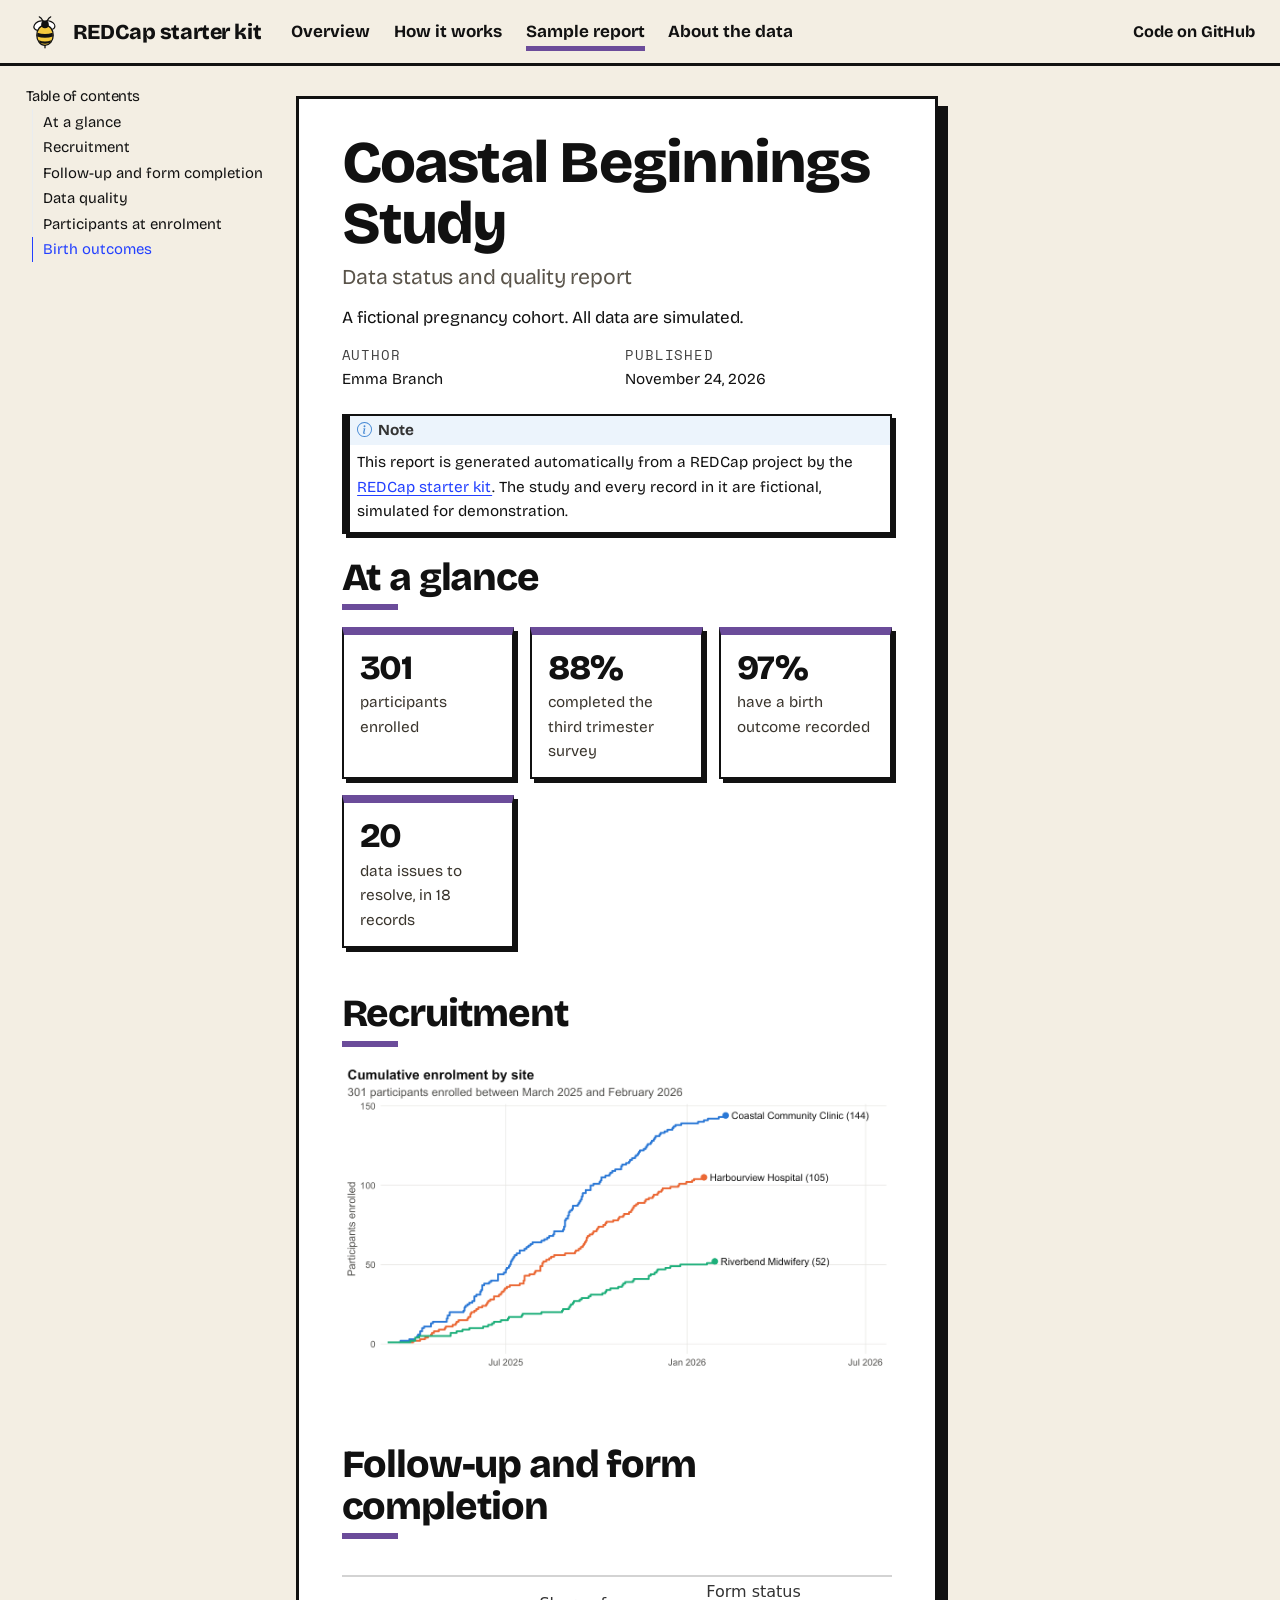
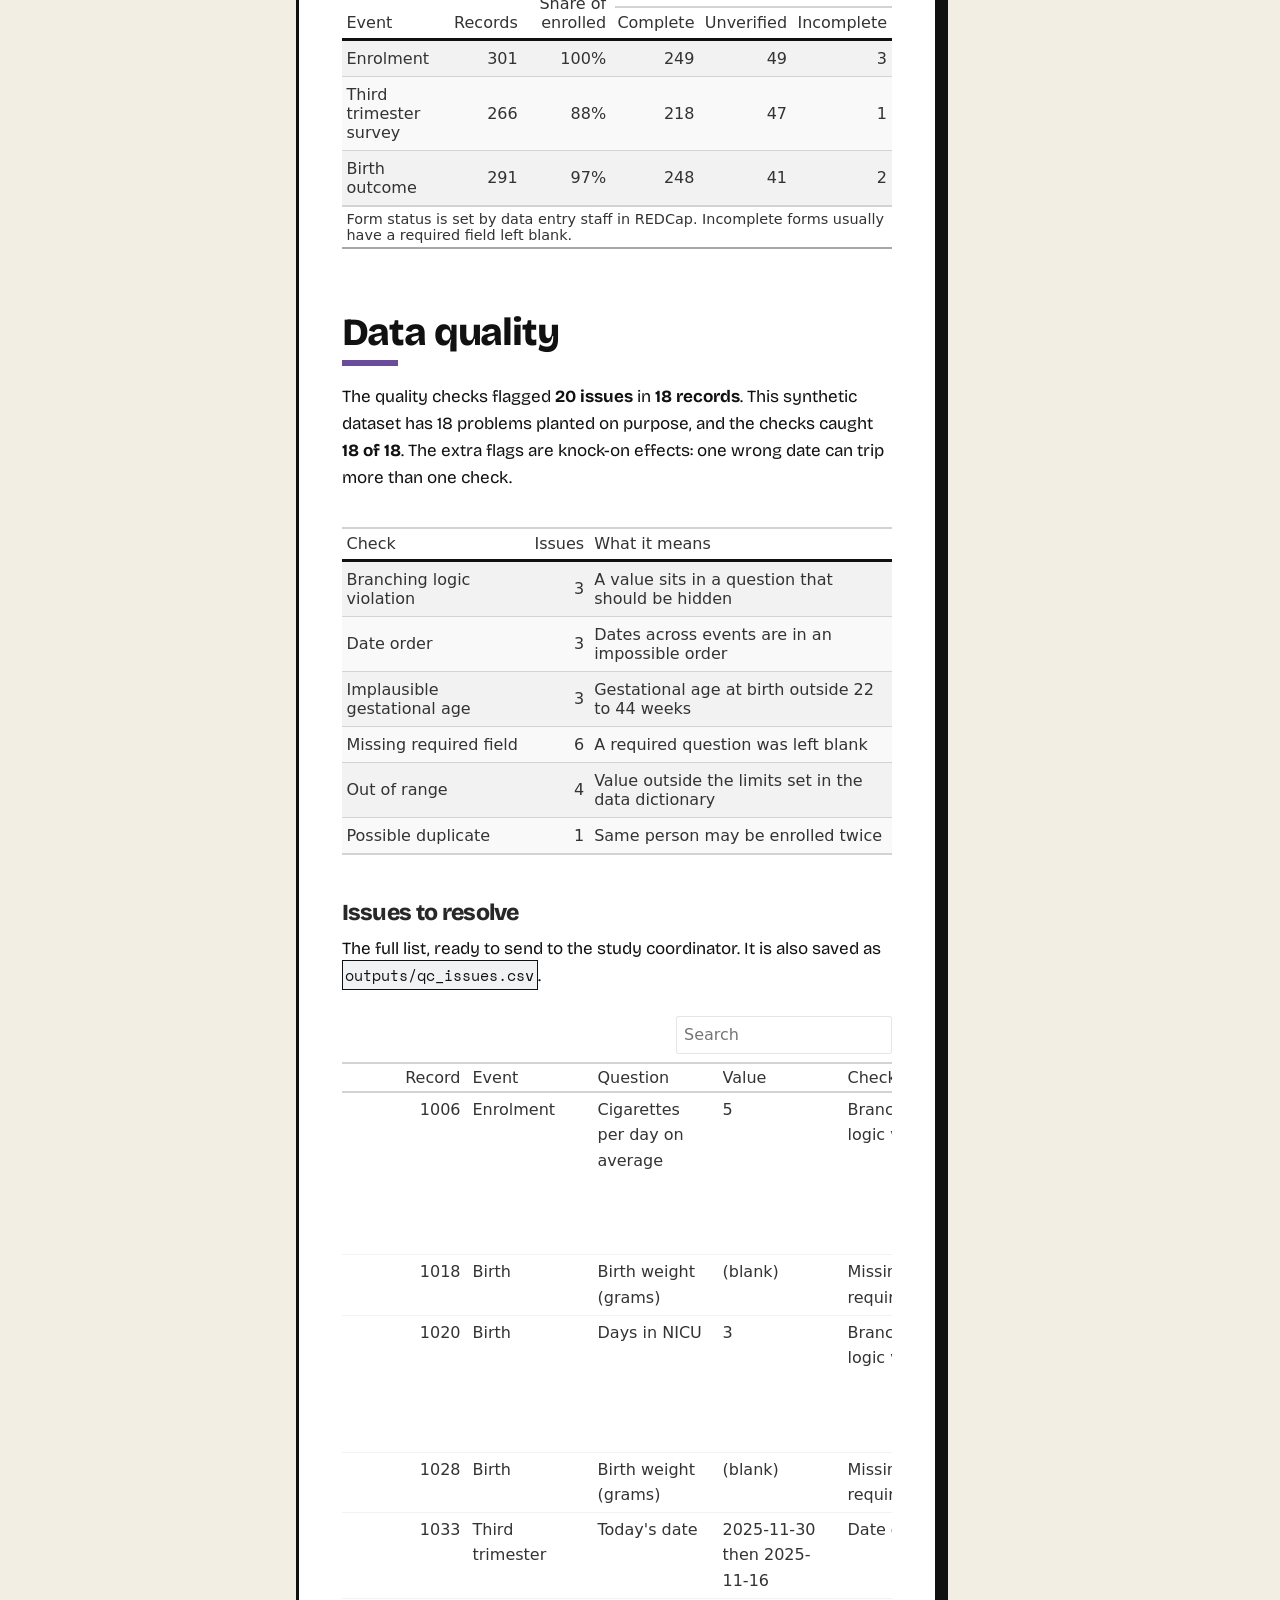
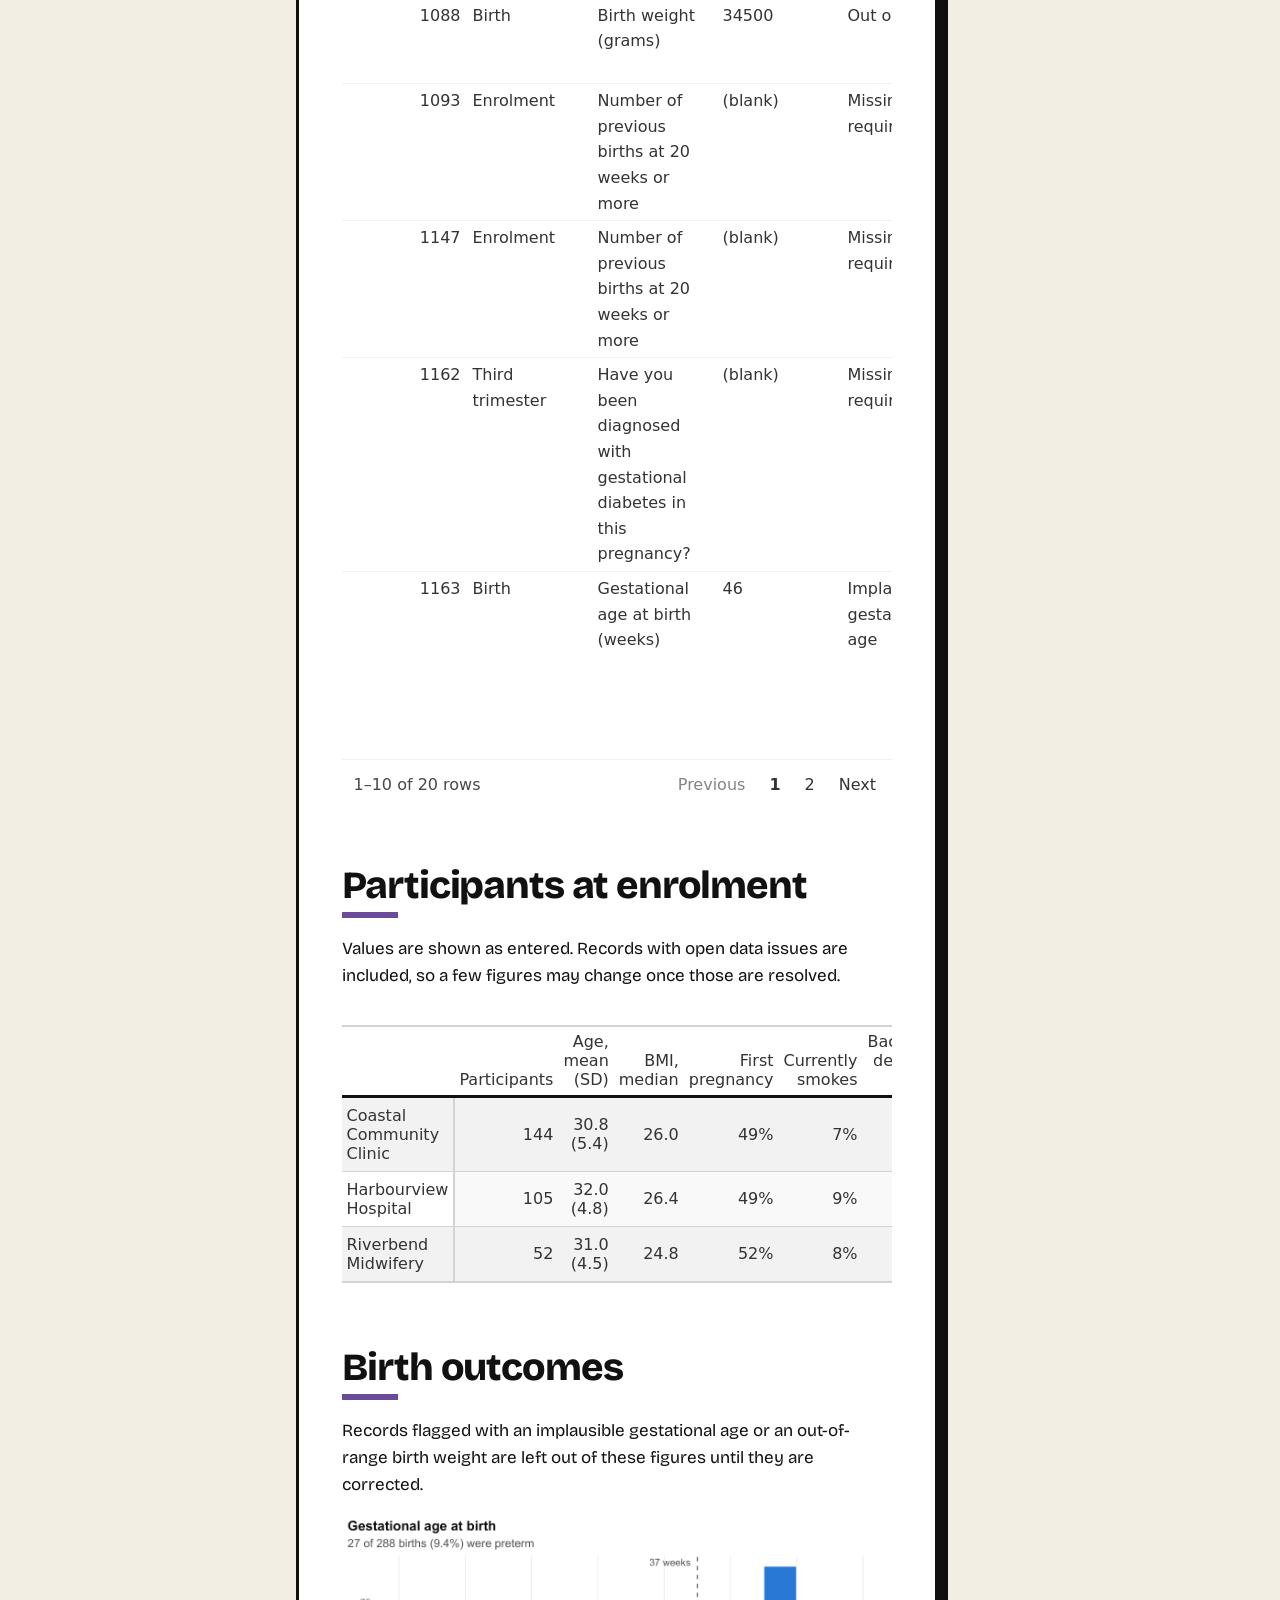
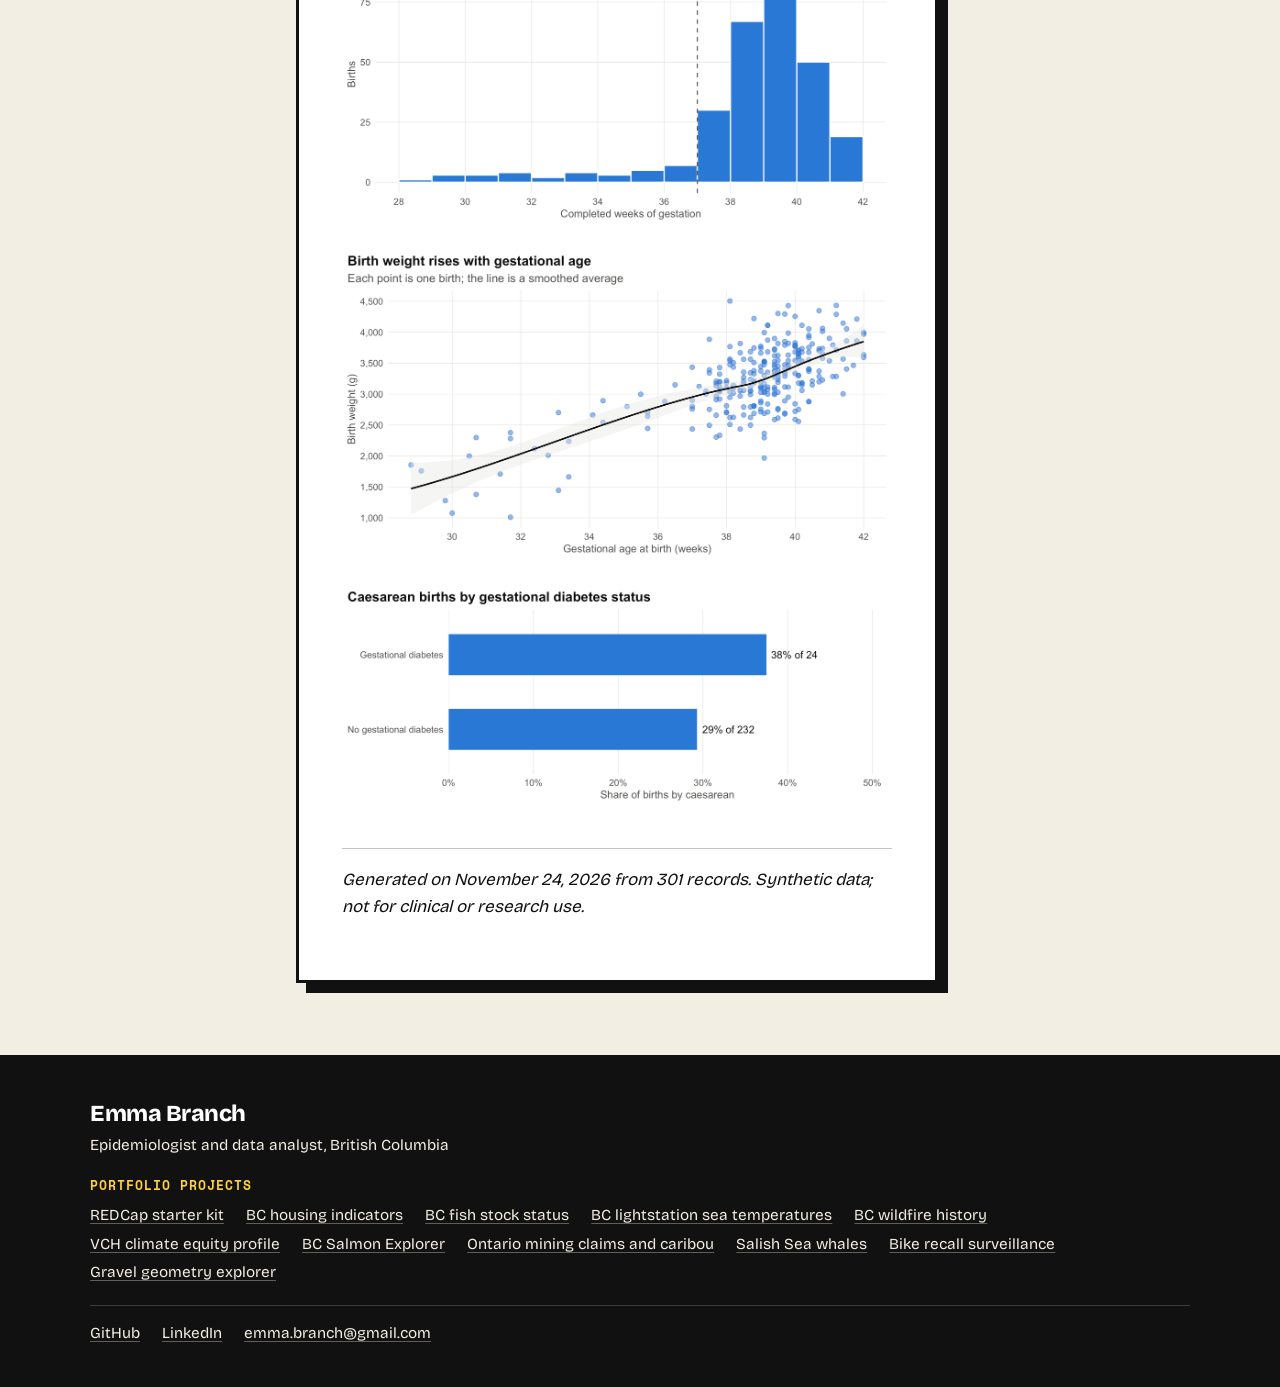
==== report/index.html @ 167d16c6 "Turn into a website with the new portfolio look" ====
<!DOCTYPE html>
<html xmlns="http://www.w3.org/1999/xhtml" lang="en" xml:lang="en"><head>

<meta charset="utf-8">
<meta name="generator" content="quarto-1.11.9">

<meta name="viewport" content="width=device-width, initial-scale=1.0, user-scalable=yes">

<meta name="author" content="Emma Branch">
<meta name="dcterms.date" content="2026-11-24">
<meta name="description" content="A fictional pregnancy cohort. All data are simulated.">

<title>Coastal Beginnings Study</title>
<style>

span.smallcaps{font-variant: small-caps;}
div.columns{display: flex; gap: 1.5em;}
div.column{flex: auto;}
@media screen {
div.columns{gap: min(4vw, 1.5em);}
div.column{overflow-x: auto;}
}
div.hanging-indent{margin-left: 1.5em; text-indent: -1.5em;}
ul.task-list{list-style: none;}
ul.task-list li input[type="checkbox"] {
width: 0.8em;
margin: 0 0.8em 0.2em -1em;  vertical-align: middle;
}
</style>


<script>/*!
 * clipboard.js v2.0.11
 * https://clipboardjs.com/
 *
 * Licensed MIT © Zeno Rocha
 */
!function(t,e){"object"==typeof exports&&"object"==typeof module?module.exports=e():"function"==typeof define&&define.amd?define([],e):"object"==typeof exports?exports.ClipboardJS=e():t.ClipboardJS=e()}(this,function(){return n={686:function(t,e,n){"use strict";n.d(e,{default:function(){return b}});var e=n(279),i=n.n(e),e=n(370),u=n.n(e),e=n(817),r=n.n(e);function c(t){try{return document.execCommand(t)}catch(t){return}}var a=function(t){t=r()(t);return c("cut"),t};function o(t,e){var n,o,t=(n=t,o="rtl"===document.documentElement.getAttribute("dir"),(t=document.createElement("textarea")).style.fontSize="12pt",t.style.border="0",t.style.padding="0",t.style.margin="0",t.style.position="absolute",t.style[o?"right":"left"]="-9999px",o=window.pageYOffset||document.documentElement.scrollTop,t.style.top="".concat(o,"px"),t.setAttribute("readonly",""),t.value=n,t);return e.container.appendChild(t),e=r()(t),c("copy"),t.remove(),e}var f=function(t){var e=1<arguments.length&&void 0!==arguments[1]?arguments[1]:{container:document.body},n="";return"string"==typeof t?n=o(t,e):t instanceof HTMLInputElement&&!["text","search","url","tel","password"].includes(null==t?void 0:t.type)?n=o(t.value,e):(n=r()(t),c("copy")),n};function l(t){return(l="function"==typeof Symbol&&"symbol"==typeof Symbol.iterator?function(t){return typeof t}:function(t){return t&&"function"==typeof Symbol&&t.constructor===Symbol&&t!==Symbol.prototype?"symbol":typeof t})(t)}var s=function(){var t=0<arguments.length&&void 0!==arguments[0]?arguments[0]:{},e=t.action,n=void 0===e?"copy":e,o=t.container,e=t.target,t=t.text;if("copy"!==n&&"cut"!==n)throw new Error('Invalid "action" value, use either "copy" or "cut"');if(void 0!==e){if(!e||"object"!==l(e)||1!==e.nodeType)throw new Error('Invalid "target" value, use a valid Element');if("copy"===n&&e.hasAttribute("disabled"))throw new Error('Invalid "target" attribute. Please use "readonly" instead of "disabled" attribute');if("cut"===n&&(e.hasAttribute("readonly")||e.hasAttribute("disabled")))throw new Error('Invalid "target" attribute. You can\'t cut text from elements with "readonly" or "disabled" attributes')}return t?f(t,{container:o}):e?"cut"===n?a(e):f(e,{container:o}):void 0};function p(t){return(p="function"==typeof Symbol&&"symbol"==typeof Symbol.iterator?function(t){return typeof t}:function(t){return t&&"function"==typeof Symbol&&t.constructor===Symbol&&t!==Symbol.prototype?"symbol":typeof t})(t)}function d(t,e){for(var n=0;n<e.length;n++){var o=e[n];o.enumerable=o.enumerable||!1,o.configurable=!0,"value"in o&&(o.writable=!0),Object.defineProperty(t,o.key,o)}}function y(t,e){return(y=Object.setPrototypeOf||function(t,e){return t.__proto__=e,t})(t,e)}function h(n){var o=function(){if("undefined"==typeof Reflect||!Reflect.construct)return!1;if(Reflect.construct.sham)return!1;if("function"==typeof Proxy)return!0;try{return Date.prototype.toString.call(Reflect.construct(Date,[],function(){})),!0}catch(t){return!1}}();return function(){var t,e=v(n);return t=o?(t=v(this).constructor,Reflect.construct(e,arguments,t)):e.apply(this,arguments),e=this,!(t=t)||"object"!==p(t)&&"function"!=typeof t?function(t){if(void 0!==t)return t;throw new ReferenceError("this hasn't been initialised - super() hasn't been called")}(e):t}}function v(t){return(v=Object.setPrototypeOf?Object.getPrototypeOf:function(t){return t.__proto__||Object.getPrototypeOf(t)})(t)}function m(t,e){t="data-clipboard-".concat(t);if(e.hasAttribute(t))return e.getAttribute(t)}var b=function(){!function(t,e){if("function"!=typeof e&&null!==e)throw new TypeError("Super expression must either be null or a function");t.prototype=Object.create(e&&e.prototype,{constructor:{value:t,writable:!0,configurable:!0}}),e&&y(t,e)}(r,i());var t,e,n,o=h(r);function r(t,e){var n;return function(t){if(!(t instanceof r))throw new TypeError("Cannot call a class as a function")}(this),(n=o.call(this)).resolveOptions(e),n.listenClick(t),n}return t=r,n=[{key:"copy",value:function(t){var e=1<arguments.length&&void 0!==arguments[1]?arguments[1]:{container:document.body};return f(t,e)}},{key:"cut",value:function(t){return a(t)}},{key:"isSupported",value:function(){var t=0<arguments.length&&void 0!==arguments[0]?arguments[0]:["copy","cut"],t="string"==typeof t?[t]:t,e=!!document.queryCommandSupported;return t.forEach(function(t){e=e&&!!document.queryCommandSupported(t)}),e}}],(e=[{key:"resolveOptions",value:function(){var t=0<arguments.length&&void 0!==arguments[0]?arguments[0]:{};this.action="function"==typeof t.action?t.action:this.defaultAction,this.target="function"==typeof t.target?t.target:this.defaultTarget,this.text="function"==typeof t.text?t.text:this.defaultText,this.container="object"===p(t.container)?t.container:document.body}},{key:"listenClick",value:function(t){var e=this;this.listener=u()(t,"click",function(t){return e.onClick(t)})}},{key:"onClick",value:function(t){var e=t.delegateTarget||t.currentTarget,n=this.action(e)||"copy",t=s({action:n,container:this.container,target:this.target(e),text:this.text(e)});this.emit(t?"success":"error",{action:n,text:t,trigger:e,clearSelection:function(){e&&e.focus(),window.getSelection().removeAllRanges()}})}},{key:"defaultAction",value:function(t){return m("action",t)}},{key:"defaultTarget",value:function(t){t=m("target",t);if(t)return document.querySelector(t)}},{key:"defaultText",value:function(t){return m("text",t)}},{key:"destroy",value:function(){this.listener.destroy()}}])&&d(t.prototype,e),n&&d(t,n),r}()},828:function(t){var e;"undefined"==typeof Element||Element.prototype.matches||((e=Element.prototype).matches=e.matchesSelector||e.mozMatchesSelector||e.msMatchesSelector||e.oMatchesSelector||e.webkitMatchesSelector),t.exports=function(t,e){for(;t&&9!==t.nodeType;){if("function"==typeof t.matches&&t.matches(e))return t;t=t.parentNode}}},438:function(t,e,n){var u=n(828);function i(t,e,n,o,r){var i=function(e,n,t,o){return function(t){t.delegateTarget=u(t.target,n),t.delegateTarget&&o.call(e,t)}}.apply(this,arguments);return t.addEventListener(n,i,r),{destroy:function(){t.removeEventListener(n,i,r)}}}t.exports=function(t,e,n,o,r){return"function"==typeof t.addEventListener?i.apply(null,arguments):"function"==typeof n?i.bind(null,document).apply(null,arguments):("string"==typeof t&&(t=document.querySelectorAll(t)),Array.prototype.map.call(t,function(t){return i(t,e,n,o,r)}))}},879:function(t,n){n.node=function(t){return void 0!==t&&t instanceof HTMLElement&&1===t.nodeType},n.nodeList=function(t){var e=Object.prototype.toString.call(t);return void 0!==t&&("[object NodeList]"===e||"[object HTMLCollection]"===e)&&"length"in t&&(0===t.length||n.node(t[0]))},n.string=function(t){return"string"==typeof t||t instanceof String},n.fn=function(t){return"[object Function]"===Object.prototype.toString.call(t)}},370:function(t,e,n){var f=n(879),l=n(438);t.exports=function(t,e,n){if(!t&&!e&&!n)throw new Error("Missing required arguments");if(!f.string(e))throw new TypeError("Second argument must be a String");if(!f.fn(n))throw new TypeError("Third argument must be a Function");if(f.node(t))return c=e,a=n,(u=t).addEventListener(c,a),{destroy:function(){u.removeEventListener(c,a)}};if(f.nodeList(t))return o=t,r=e,i=n,Array.prototype.forEach.call(o,function(t){t.addEventListener(r,i)}),{destroy:function(){Array.prototype.forEach.call(o,function(t){t.removeEventListener(r,i)})}};if(f.string(t))return t=t,e=e,n=n,l(document.body,t,e,n);throw new TypeError("First argument must be a String, HTMLElement, HTMLCollection, or NodeList");var o,r,i,u,c,a}},817:function(t){t.exports=function(t){var e,n="SELECT"===t.nodeName?(t.focus(),t.value):"INPUT"===t.nodeName||"TEXTAREA"===t.nodeName?((e=t.hasAttribute("readonly"))||t.setAttribute("readonly",""),t.select(),t.setSelectionRange(0,t.value.length),e||t.removeAttribute("readonly"),t.value):(t.hasAttribute("contenteditable")&&t.focus(),n=window.getSelection(),(e=document.createRange()).selectNodeContents(t),n.removeAllRanges(),n.addRange(e),n.toString());return n}},279:function(t){function e(){}e.prototype={on:function(t,e,n){var o=this.e||(this.e={});return(o[t]||(o[t]=[])).push({fn:e,ctx:n}),this},once:function(t,e,n){var o=this;function r(){o.off(t,r),e.apply(n,arguments)}return r._=e,this.on(t,r,n)},emit:function(t){for(var e=[].slice.call(arguments,1),n=((this.e||(this.e={}))[t]||[]).slice(),o=0,r=n.length;o<r;o++)n[o].fn.apply(n[o].ctx,e);return this},off:function(t,e){var n=this.e||(this.e={}),o=n[t],r=[];if(o&&e)for(var i=0,u=o.length;i<u;i++)o[i].fn!==e&&o[i].fn._!==e&&r.push(o[i]);return r.length?n[t]=r:delete n[t],this}},t.exports=e,t.exports.TinyEmitter=e}},r={},o.n=function(t){var e=t&&t.__esModule?function(){return t.default}:function(){return t};return o.d(e,{a:e}),e},o.d=function(t,e){for(var n in e)o.o(e,n)&&!o.o(t,n)&&Object.defineProperty(t,n,{enumerable:!0,get:e[n]})},o.o=function(t,e){return Object.prototype.hasOwnProperty.call(t,e)},o(686).default;function o(t){if(r[t])return r[t].exports;var e=r[t]={exports:{}};return n[t](e,e.exports,o),e.exports}var n,r});</script>
<script src="[data-uri]" type="module"></script>
<script src="[data-uri]" type="module"></script>
<script src="[data-uri]" type="module"></script>
<script>/**
 * @popperjs/core v2.11.7 - MIT License
 */

!function(e,t){"object"==typeof exports&&"undefined"!=typeof module?t(exports):"function"==typeof define&&define.amd?define(["exports"],t):t((e="undefined"!=typeof globalThis?globalThis:e||self).Popper={})}(this,(function(e){"use strict";function t(e){if(null==e)return window;if("[object Window]"!==e.toString()){var t=e.ownerDocument;return t&&t.defaultView||window}return e}function n(e){return e instanceof t(e).Element||e instanceof Element}function r(e){return e instanceof t(e).HTMLElement||e instanceof HTMLElement}function o(e){return"undefined"!=typeof ShadowRoot&&(e instanceof t(e).ShadowRoot||e instanceof ShadowRoot)}var i=Math.max,a=Math.min,s=Math.round;function f(){var e=navigator.userAgentData;return null!=e&&e.brands&&Array.isArray(e.brands)?e.brands.map((function(e){return e.brand+"/"+e.version})).join(" "):navigator.userAgent}function c(){return!/^((?!chrome|android).)*safari/i.test(f())}function p(e,o,i){void 0===o&&(o=!1),void 0===i&&(i=!1);var a=e.getBoundingClientRect(),f=1,p=1;o&&r(e)&&(f=e.offsetWidth>0&&s(a.width)/e.offsetWidth||1,p=e.offsetHeight>0&&s(a.height)/e.offsetHeight||1);var u=(n(e)?t(e):window).visualViewport,l=!c()&&i,d=(a.left+(l&&u?u.offsetLeft:0))/f,h=(a.top+(l&&u?u.offsetTop:0))/p,m=a.width/f,v=a.height/p;return{width:m,height:v,top:h,right:d+m,bottom:h+v,left:d,x:d,y:h}}function u(e){var n=t(e);return{scrollLeft:n.pageXOffset,scrollTop:n.pageYOffset}}function l(e){return e?(e.nodeName||"").toLowerCase():null}function d(e){return((n(e)?e.ownerDocument:e.document)||window.document).documentElement}function h(e){return p(d(e)).left+u(e).scrollLeft}function m(e){return t(e).getComputedStyle(e)}function v(e){var t=m(e),n=t.overflow,r=t.overflowX,o=t.overflowY;return/auto|scroll|overlay|hidden/.test(n+o+r)}function y(e,n,o){void 0===o&&(o=!1);var i,a,f=r(n),c=r(n)&&function(e){var t=e.getBoundingClientRect(),n=s(t.width)/e.offsetWidth||1,r=s(t.height)/e.offsetHeight||1;return 1!==n||1!==r}(n),m=d(n),y=p(e,c,o),g={scrollLeft:0,scrollTop:0},b={x:0,y:0};return(f||!f&&!o)&&(("body"!==l(n)||v(m))&&(g=(i=n)!==t(i)&&r(i)?{scrollLeft:(a=i).scrollLeft,scrollTop:a.scrollTop}:u(i)),r(n)?((b=p(n,!0)).x+=n.clientLeft,b.y+=n.clientTop):m&&(b.x=h(m))),{x:y.left+g.scrollLeft-b.x,y:y.top+g.scrollTop-b.y,width:y.width,height:y.height}}function g(e){var t=p(e),n=e.offsetWidth,r=e.offsetHeight;return Math.abs(t.width-n)<=1&&(n=t.width),Math.abs(t.height-r)<=1&&(r=t.height),{x:e.offsetLeft,y:e.offsetTop,width:n,height:r}}function b(e){return"html"===l(e)?e:e.assignedSlot||e.parentNode||(o(e)?e.host:null)||d(e)}function x(e){return["html","body","#document"].indexOf(l(e))>=0?e.ownerDocument.body:r(e)&&v(e)?e:x(b(e))}function w(e,n){var r;void 0===n&&(n=[]);var o=x(e),i=o===(null==(r=e.ownerDocument)?void 0:r.body),a=t(o),s=i?[a].concat(a.visualViewport||[],v(o)?o:[]):o,f=n.concat(s);return i?f:f.concat(w(b(s)))}function O(e){return["table","td","th"].indexOf(l(e))>=0}function j(e){return r(e)&&"fixed"!==m(e).position?e.offsetParent:null}function E(e){for(var n=t(e),i=j(e);i&&O(i)&&"static"===m(i).position;)i=j(i);return i&&("html"===l(i)||"body"===l(i)&&"static"===m(i).position)?n:i||function(e){var t=/firefox/i.test(f());if(/Trident/i.test(f())&&r(e)&&"fixed"===m(e).position)return null;var n=b(e);for(o(n)&&(n=n.host);r(n)&&["html","body"].indexOf(l(n))<0;){var i=m(n);if("none"!==i.transform||"none"!==i.perspective||"paint"===i.contain||-1!==["transform","perspective"].indexOf(i.willChange)||t&&"filter"===i.willChange||t&&i.filter&&"none"!==i.filter)return n;n=n.parentNode}return null}(e)||n}var D="top",A="bottom",L="right",P="left",M="auto",k=[D,A,L,P],W="start",B="end",H="viewport",T="popper",R=k.reduce((function(e,t){return e.concat([t+"-"+W,t+"-"+B])}),[]),S=[].concat(k,[M]).reduce((function(e,t){return e.concat([t,t+"-"+W,t+"-"+B])}),[]),V=["beforeRead","read","afterRead","beforeMain","main","afterMain","beforeWrite","write","afterWrite"];function q(e){var t=new Map,n=new Set,r=[];function o(e){n.add(e.name),[].concat(e.requires||[],e.requiresIfExists||[]).forEach((function(e){if(!n.has(e)){var r=t.get(e);r&&o(r)}})),r.push(e)}return e.forEach((function(e){t.set(e.name,e)})),e.forEach((function(e){n.has(e.name)||o(e)})),r}function C(e){return e.split("-")[0]}function N(e,t){var n=t.getRootNode&&t.getRootNode();if(e.contains(t))return!0;if(n&&o(n)){var r=t;do{if(r&&e.isSameNode(r))return!0;r=r.parentNode||r.host}while(r)}return!1}function I(e){return Object.assign({},e,{left:e.x,top:e.y,right:e.x+e.width,bottom:e.y+e.height})}function _(e,r,o){return r===H?I(function(e,n){var r=t(e),o=d(e),i=r.visualViewport,a=o.clientWidth,s=o.clientHeight,f=0,p=0;if(i){a=i.width,s=i.height;var u=c();(u||!u&&"fixed"===n)&&(f=i.offsetLeft,p=i.offsetTop)}return{width:a,height:s,x:f+h(e),y:p}}(e,o)):n(r)?function(e,t){var n=p(e,!1,"fixed"===t);return n.top=n.top+e.clientTop,n.left=n.left+e.clientLeft,n.bottom=n.top+e.clientHeight,n.right=n.left+e.clientWidth,n.width=e.clientWidth,n.height=e.clientHeight,n.x=n.left,n.y=n.top,n}(r,o):I(function(e){var t,n=d(e),r=u(e),o=null==(t=e.ownerDocument)?void 0:t.body,a=i(n.scrollWidth,n.clientWidth,o?o.scrollWidth:0,o?o.clientWidth:0),s=i(n.scrollHeight,n.clientHeight,o?o.scrollHeight:0,o?o.clientHeight:0),f=-r.scrollLeft+h(e),c=-r.scrollTop;return"rtl"===m(o||n).direction&&(f+=i(n.clientWidth,o?o.clientWidth:0)-a),{width:a,height:s,x:f,y:c}}(d(e)))}function F(e,t,o,s){var f="clippingParents"===t?function(e){var t=w(b(e)),o=["absolute","fixed"].indexOf(m(e).position)>=0&&r(e)?E(e):e;return n(o)?t.filter((function(e){return n(e)&&N(e,o)&&"body"!==l(e)})):[]}(e):[].concat(t),c=[].concat(f,[o]),p=c[0],u=c.reduce((function(t,n){var r=_(e,n,s);return t.top=i(r.top,t.top),t.right=a(r.right,t.right),t.bottom=a(r.bottom,t.bottom),t.left=i(r.left,t.left),t}),_(e,p,s));return u.width=u.right-u.left,u.height=u.bottom-u.top,u.x=u.left,u.y=u.top,u}function U(e){return e.split("-")[1]}function z(e){return["top","bottom"].indexOf(e)>=0?"x":"y"}function X(e){var t,n=e.reference,r=e.element,o=e.placement,i=o?C(o):null,a=o?U(o):null,s=n.x+n.width/2-r.width/2,f=n.y+n.height/2-r.height/2;switch(i){case D:t={x:s,y:n.y-r.height};break;case A:t={x:s,y:n.y+n.height};break;case L:t={x:n.x+n.width,y:f};break;case P:t={x:n.x-r.width,y:f};break;default:t={x:n.x,y:n.y}}var c=i?z(i):null;if(null!=c){var p="y"===c?"height":"width";switch(a){case W:t[c]=t[c]-(n[p]/2-r[p]/2);break;case B:t[c]=t[c]+(n[p]/2-r[p]/2)}}return t}function Y(e){return Object.assign({},{top:0,right:0,bottom:0,left:0},e)}function G(e,t){return t.reduce((function(t,n){return t[n]=e,t}),{})}function J(e,t){void 0===t&&(t={});var r=t,o=r.placement,i=void 0===o?e.placement:o,a=r.strategy,s=void 0===a?e.strategy:a,f=r.boundary,c=void 0===f?"clippingParents":f,u=r.rootBoundary,l=void 0===u?H:u,h=r.elementContext,m=void 0===h?T:h,v=r.altBoundary,y=void 0!==v&&v,g=r.padding,b=void 0===g?0:g,x=Y("number"!=typeof b?b:G(b,k)),w=m===T?"reference":T,O=e.rects.popper,j=e.elements[y?w:m],E=F(n(j)?j:j.contextElement||d(e.elements.popper),c,l,s),P=p(e.elements.reference),M=X({reference:P,element:O,strategy:"absolute",placement:i}),W=I(Object.assign({},O,M)),B=m===T?W:P,R={top:E.top-B.top+x.top,bottom:B.bottom-E.bottom+x.bottom,left:E.left-B.left+x.left,right:B.right-E.right+x.right},S=e.modifiersData.offset;if(m===T&&S){var V=S[i];Object.keys(R).forEach((function(e){var t=[L,A].indexOf(e)>=0?1:-1,n=[D,A].indexOf(e)>=0?"y":"x";R[e]+=V[n]*t}))}return R}var K={placement:"bottom",modifiers:[],strategy:"absolute"};function Q(){for(var e=arguments.length,t=new Array(e),n=0;n<e;n++)t[n]=arguments[n];return!t.some((function(e){return!(e&&"function"==typeof e.getBoundingClientRect)}))}function Z(e){void 0===e&&(e={});var t=e,r=t.defaultModifiers,o=void 0===r?[]:r,i=t.defaultOptions,a=void 0===i?K:i;return function(e,t,r){void 0===r&&(r=a);var i,s,f={placement:"bottom",orderedModifiers:[],options:Object.assign({},K,a),modifiersData:{},elements:{reference:e,popper:t},attributes:{},styles:{}},c=[],p=!1,u={state:f,setOptions:function(r){var i="function"==typeof r?r(f.options):r;l(),f.options=Object.assign({},a,f.options,i),f.scrollParents={reference:n(e)?w(e):e.contextElement?w(e.contextElement):[],popper:w(t)};var s,p,d=function(e){var t=q(e);return V.reduce((function(e,n){return e.concat(t.filter((function(e){return e.phase===n})))}),[])}((s=[].concat(o,f.options.modifiers),p=s.reduce((function(e,t){var n=e[t.name];return e[t.name]=n?Object.assign({},n,t,{options:Object.assign({},n.options,t.options),data:Object.assign({},n.data,t.data)}):t,e}),{}),Object.keys(p).map((function(e){return p[e]}))));return f.orderedModifiers=d.filter((function(e){return e.enabled})),f.orderedModifiers.forEach((function(e){var t=e.name,n=e.options,r=void 0===n?{}:n,o=e.effect;if("function"==typeof o){var i=o({state:f,name:t,instance:u,options:r}),a=function(){};c.push(i||a)}})),u.update()},forceUpdate:function(){if(!p){var e=f.elements,t=e.reference,n=e.popper;if(Q(t,n)){f.rects={reference:y(t,E(n),"fixed"===f.options.strategy),popper:g(n)},f.reset=!1,f.placement=f.options.placement,f.orderedModifiers.forEach((function(e){return f.modifiersData[e.name]=Object.assign({},e.data)}));for(var r=0;r<f.orderedModifiers.length;r++)if(!0!==f.reset){var o=f.orderedModifiers[r],i=o.fn,a=o.options,s=void 0===a?{}:a,c=o.name;"function"==typeof i&&(f=i({state:f,options:s,name:c,instance:u})||f)}else f.reset=!1,r=-1}}},update:(i=function(){return new Promise((function(e){u.forceUpdate(),e(f)}))},function(){return s||(s=new Promise((function(e){Promise.resolve().then((function(){s=void 0,e(i())}))}))),s}),destroy:function(){l(),p=!0}};if(!Q(e,t))return u;function l(){c.forEach((function(e){return e()})),c=[]}return u.setOptions(r).then((function(e){!p&&r.onFirstUpdate&&r.onFirstUpdate(e)})),u}}var $={passive:!0};var ee={name:"eventListeners",enabled:!0,phase:"write",fn:function(){},effect:function(e){var n=e.state,r=e.instance,o=e.options,i=o.scroll,a=void 0===i||i,s=o.resize,f=void 0===s||s,c=t(n.elements.popper),p=[].concat(n.scrollParents.reference,n.scrollParents.popper);return a&&p.forEach((function(e){e.addEventListener("scroll",r.update,$)})),f&&c.addEventListener("resize",r.update,$),function(){a&&p.forEach((function(e){e.removeEventListener("scroll",r.update,$)})),f&&c.removeEventListener("resize",r.update,$)}},data:{}};var te={name:"popperOffsets",enabled:!0,phase:"read",fn:function(e){var t=e.state,n=e.name;t.modifiersData[n]=X({reference:t.rects.reference,element:t.rects.popper,strategy:"absolute",placement:t.placement})},data:{}},ne={top:"auto",right:"auto",bottom:"auto",left:"auto"};function re(e){var n,r=e.popper,o=e.popperRect,i=e.placement,a=e.variation,f=e.offsets,c=e.position,p=e.gpuAcceleration,u=e.adaptive,l=e.roundOffsets,h=e.isFixed,v=f.x,y=void 0===v?0:v,g=f.y,b=void 0===g?0:g,x="function"==typeof l?l({x:y,y:b}):{x:y,y:b};y=x.x,b=x.y;var w=f.hasOwnProperty("x"),O=f.hasOwnProperty("y"),j=P,M=D,k=window;if(u){var W=E(r),H="clientHeight",T="clientWidth";if(W===t(r)&&"static"!==m(W=d(r)).position&&"absolute"===c&&(H="scrollHeight",T="scrollWidth"),W=W,i===D||(i===P||i===L)&&a===B)M=A,b-=(h&&W===k&&k.visualViewport?k.visualViewport.height:W[H])-o.height,b*=p?1:-1;if(i===P||(i===D||i===A)&&a===B)j=L,y-=(h&&W===k&&k.visualViewport?k.visualViewport.width:W[T])-o.width,y*=p?1:-1}var R,S=Object.assign({position:c},u&&ne),V=!0===l?function(e,t){var n=e.x,r=e.y,o=t.devicePixelRatio||1;return{x:s(n*o)/o||0,y:s(r*o)/o||0}}({x:y,y:b},t(r)):{x:y,y:b};return y=V.x,b=V.y,p?Object.assign({},S,((R={})[M]=O?"0":"",R[j]=w?"0":"",R.transform=(k.devicePixelRatio||1)<=1?"translate("+y+"px, "+b+"px)":"translate3d("+y+"px, "+b+"px, 0)",R)):Object.assign({},S,((n={})[M]=O?b+"px":"",n[j]=w?y+"px":"",n.transform="",n))}var oe={name:"computeStyles",enabled:!0,phase:"beforeWrite",fn:function(e){var t=e.state,n=e.options,r=n.gpuAcceleration,o=void 0===r||r,i=n.adaptive,a=void 0===i||i,s=n.roundOffsets,f=void 0===s||s,c={placement:C(t.placement),variation:U(t.placement),popper:t.elements.popper,popperRect:t.rects.popper,gpuAcceleration:o,isFixed:"fixed"===t.options.strategy};null!=t.modifiersData.popperOffsets&&(t.styles.popper=Object.assign({},t.styles.popper,re(Object.assign({},c,{offsets:t.modifiersData.popperOffsets,position:t.options.strategy,adaptive:a,roundOffsets:f})))),null!=t.modifiersData.arrow&&(t.styles.arrow=Object.assign({},t.styles.arrow,re(Object.assign({},c,{offsets:t.modifiersData.arrow,position:"absolute",adaptive:!1,roundOffsets:f})))),t.attributes.popper=Object.assign({},t.attributes.popper,{"data-popper-placement":t.placement})},data:{}};var ie={name:"applyStyles",enabled:!0,phase:"write",fn:function(e){var t=e.state;Object.keys(t.elements).forEach((function(e){var n=t.styles[e]||{},o=t.attributes[e]||{},i=t.elements[e];r(i)&&l(i)&&(Object.assign(i.style,n),Object.keys(o).forEach((function(e){var t=o[e];!1===t?i.removeAttribute(e):i.setAttribute(e,!0===t?"":t)})))}))},effect:function(e){var t=e.state,n={popper:{position:t.options.strategy,left:"0",top:"0",margin:"0"},arrow:{position:"absolute"},reference:{}};return Object.assign(t.elements.popper.style,n.popper),t.styles=n,t.elements.arrow&&Object.assign(t.elements.arrow.style,n.arrow),function(){Object.keys(t.elements).forEach((function(e){var o=t.elements[e],i=t.attributes[e]||{},a=Object.keys(t.styles.hasOwnProperty(e)?t.styles[e]:n[e]).reduce((function(e,t){return e[t]="",e}),{});r(o)&&l(o)&&(Object.assign(o.style,a),Object.keys(i).forEach((function(e){o.removeAttribute(e)})))}))}},requires:["computeStyles"]};var ae={name:"offset",enabled:!0,phase:"main",requires:["popperOffsets"],fn:function(e){var t=e.state,n=e.options,r=e.name,o=n.offset,i=void 0===o?[0,0]:o,a=S.reduce((function(e,n){return e[n]=function(e,t,n){var r=C(e),o=[P,D].indexOf(r)>=0?-1:1,i="function"==typeof n?n(Object.assign({},t,{placement:e})):n,a=i[0],s=i[1];return a=a||0,s=(s||0)*o,[P,L].indexOf(r)>=0?{x:s,y:a}:{x:a,y:s}}(n,t.rects,i),e}),{}),s=a[t.placement],f=s.x,c=s.y;null!=t.modifiersData.popperOffsets&&(t.modifiersData.popperOffsets.x+=f,t.modifiersData.popperOffsets.y+=c),t.modifiersData[r]=a}},se={left:"right",right:"left",bottom:"top",top:"bottom"};function fe(e){return e.replace(/left|right|bottom|top/g,(function(e){return se[e]}))}var ce={start:"end",end:"start"};function pe(e){return e.replace(/start|end/g,(function(e){return ce[e]}))}function ue(e,t){void 0===t&&(t={});var n=t,r=n.placement,o=n.boundary,i=n.rootBoundary,a=n.padding,s=n.flipVariations,f=n.allowedAutoPlacements,c=void 0===f?S:f,p=U(r),u=p?s?R:R.filter((function(e){return U(e)===p})):k,l=u.filter((function(e){return c.indexOf(e)>=0}));0===l.length&&(l=u);var d=l.reduce((function(t,n){return t[n]=J(e,{placement:n,boundary:o,rootBoundary:i,padding:a})[C(n)],t}),{});return Object.keys(d).sort((function(e,t){return d[e]-d[t]}))}var le={name:"flip",enabled:!0,phase:"main",fn:function(e){var t=e.state,n=e.options,r=e.name;if(!t.modifiersData[r]._skip){for(var o=n.mainAxis,i=void 0===o||o,a=n.altAxis,s=void 0===a||a,f=n.fallbackPlacements,c=n.padding,p=n.boundary,u=n.rootBoundary,l=n.altBoundary,d=n.flipVariations,h=void 0===d||d,m=n.allowedAutoPlacements,v=t.options.placement,y=C(v),g=f||(y===v||!h?[fe(v)]:function(e){if(C(e)===M)return[];var t=fe(e);return[pe(e),t,pe(t)]}(v)),b=[v].concat(g).reduce((function(e,n){return e.concat(C(n)===M?ue(t,{placement:n,boundary:p,rootBoundary:u,padding:c,flipVariations:h,allowedAutoPlacements:m}):n)}),[]),x=t.rects.reference,w=t.rects.popper,O=new Map,j=!0,E=b[0],k=0;k<b.length;k++){var B=b[k],H=C(B),T=U(B)===W,R=[D,A].indexOf(H)>=0,S=R?"width":"height",V=J(t,{placement:B,boundary:p,rootBoundary:u,altBoundary:l,padding:c}),q=R?T?L:P:T?A:D;x[S]>w[S]&&(q=fe(q));var N=fe(q),I=[];if(i&&I.push(V[H]<=0),s&&I.push(V[q]<=0,V[N]<=0),I.every((function(e){return e}))){E=B,j=!1;break}O.set(B,I)}if(j)for(var _=function(e){var t=b.find((function(t){var n=O.get(t);if(n)return n.slice(0,e).every((function(e){return e}))}));if(t)return E=t,"break"},F=h?3:1;F>0;F--){if("break"===_(F))break}t.placement!==E&&(t.modifiersData[r]._skip=!0,t.placement=E,t.reset=!0)}},requiresIfExists:["offset"],data:{_skip:!1}};function de(e,t,n){return i(e,a(t,n))}var he={name:"preventOverflow",enabled:!0,phase:"main",fn:function(e){var t=e.state,n=e.options,r=e.name,o=n.mainAxis,s=void 0===o||o,f=n.altAxis,c=void 0!==f&&f,p=n.boundary,u=n.rootBoundary,l=n.altBoundary,d=n.padding,h=n.tether,m=void 0===h||h,v=n.tetherOffset,y=void 0===v?0:v,b=J(t,{boundary:p,rootBoundary:u,padding:d,altBoundary:l}),x=C(t.placement),w=U(t.placement),O=!w,j=z(x),M="x"===j?"y":"x",k=t.modifiersData.popperOffsets,B=t.rects.reference,H=t.rects.popper,T="function"==typeof y?y(Object.assign({},t.rects,{placement:t.placement})):y,R="number"==typeof T?{mainAxis:T,altAxis:T}:Object.assign({mainAxis:0,altAxis:0},T),S=t.modifiersData.offset?t.modifiersData.offset[t.placement]:null,V={x:0,y:0};if(k){if(s){var q,N="y"===j?D:P,I="y"===j?A:L,_="y"===j?"height":"width",F=k[j],X=F+b[N],Y=F-b[I],G=m?-H[_]/2:0,K=w===W?B[_]:H[_],Q=w===W?-H[_]:-B[_],Z=t.elements.arrow,$=m&&Z?g(Z):{width:0,height:0},ee=t.modifiersData["arrow#persistent"]?t.modifiersData["arrow#persistent"].padding:{top:0,right:0,bottom:0,left:0},te=ee[N],ne=ee[I],re=de(0,B[_],$[_]),oe=O?B[_]/2-G-re-te-R.mainAxis:K-re-te-R.mainAxis,ie=O?-B[_]/2+G+re+ne+R.mainAxis:Q+re+ne+R.mainAxis,ae=t.elements.arrow&&E(t.elements.arrow),se=ae?"y"===j?ae.clientTop||0:ae.clientLeft||0:0,fe=null!=(q=null==S?void 0:S[j])?q:0,ce=F+ie-fe,pe=de(m?a(X,F+oe-fe-se):X,F,m?i(Y,ce):Y);k[j]=pe,V[j]=pe-F}if(c){var ue,le="x"===j?D:P,he="x"===j?A:L,me=k[M],ve="y"===M?"height":"width",ye=me+b[le],ge=me-b[he],be=-1!==[D,P].indexOf(x),xe=null!=(ue=null==S?void 0:S[M])?ue:0,we=be?ye:me-B[ve]-H[ve]-xe+R.altAxis,Oe=be?me+B[ve]+H[ve]-xe-R.altAxis:ge,je=m&&be?function(e,t,n){var r=de(e,t,n);return r>n?n:r}(we,me,Oe):de(m?we:ye,me,m?Oe:ge);k[M]=je,V[M]=je-me}t.modifiersData[r]=V}},requiresIfExists:["offset"]};var me={name:"arrow",enabled:!0,phase:"main",fn:function(e){var t,n=e.state,r=e.name,o=e.options,i=n.elements.arrow,a=n.modifiersData.popperOffsets,s=C(n.placement),f=z(s),c=[P,L].indexOf(s)>=0?"height":"width";if(i&&a){var p=function(e,t){return Y("number"!=typeof(e="function"==typeof e?e(Object.assign({},t.rects,{placement:t.placement})):e)?e:G(e,k))}(o.padding,n),u=g(i),l="y"===f?D:P,d="y"===f?A:L,h=n.rects.reference[c]+n.rects.reference[f]-a[f]-n.rects.popper[c],m=a[f]-n.rects.reference[f],v=E(i),y=v?"y"===f?v.clientHeight||0:v.clientWidth||0:0,b=h/2-m/2,x=p[l],w=y-u[c]-p[d],O=y/2-u[c]/2+b,j=de(x,O,w),M=f;n.modifiersData[r]=((t={})[M]=j,t.centerOffset=j-O,t)}},effect:function(e){var t=e.state,n=e.options.element,r=void 0===n?"[data-popper-arrow]":n;null!=r&&("string"!=typeof r||(r=t.elements.popper.querySelector(r)))&&N(t.elements.popper,r)&&(t.elements.arrow=r)},requires:["popperOffsets"],requiresIfExists:["preventOverflow"]};function ve(e,t,n){return void 0===n&&(n={x:0,y:0}),{top:e.top-t.height-n.y,right:e.right-t.width+n.x,bottom:e.bottom-t.height+n.y,left:e.left-t.width-n.x}}function ye(e){return[D,L,A,P].some((function(t){return e[t]>=0}))}var ge={name:"hide",enabled:!0,phase:"main",requiresIfExists:["preventOverflow"],fn:function(e){var t=e.state,n=e.name,r=t.rects.reference,o=t.rects.popper,i=t.modifiersData.preventOverflow,a=J(t,{elementContext:"reference"}),s=J(t,{altBoundary:!0}),f=ve(a,r),c=ve(s,o,i),p=ye(f),u=ye(c);t.modifiersData[n]={referenceClippingOffsets:f,popperEscapeOffsets:c,isReferenceHidden:p,hasPopperEscaped:u},t.attributes.popper=Object.assign({},t.attributes.popper,{"data-popper-reference-hidden":p,"data-popper-escaped":u})}},be=Z({defaultModifiers:[ee,te,oe,ie]}),xe=[ee,te,oe,ie,ae,le,he,me,ge],we=Z({defaultModifiers:xe});e.applyStyles=ie,e.arrow=me,e.computeStyles=oe,e.createPopper=we,e.createPopperLite=be,e.defaultModifiers=xe,e.detectOverflow=J,e.eventListeners=ee,e.flip=le,e.hide=ge,e.offset=ae,e.popperGenerator=Z,e.popperOffsets=te,e.preventOverflow=he,Object.defineProperty(e,"__esModule",{value:!0})}));

</script>
<script>!function(e,t){"object"==typeof exports&&"undefined"!=typeof module?module.exports=t(require("@popperjs/core")):"function"==typeof define&&define.amd?define(["@popperjs/core"],t):(e=e||self).tippy=t(e.Popper)}(this,(function(e){"use strict";var t={passive:!0,capture:!0},n=function(){return document.body};function r(e,t,n){if(Array.isArray(e)){var r=e[t];return null==r?Array.isArray(n)?n[t]:n:r}return e}function o(e,t){var n={}.toString.call(e);return 0===n.indexOf("[object")&&n.indexOf(t+"]")>-1}function i(e,t){return"function"==typeof e?e.apply(void 0,t):e}function a(e,t){return 0===t?e:function(r){clearTimeout(n),n=setTimeout((function(){e(r)}),t)};var n}function s(e,t){var n=Object.assign({},e);return t.forEach((function(e){delete n[e]})),n}function u(e){return[].concat(e)}function c(e,t){-1===e.indexOf(t)&&e.push(t)}function p(e){return e.split("-")[0]}function f(e){return[].slice.call(e)}function l(e){return Object.keys(e).reduce((function(t,n){return void 0!==e[n]&&(t[n]=e[n]),t}),{})}function d(){return document.createElement("div")}function v(e){return["Element","Fragment"].some((function(t){return o(e,t)}))}function m(e){return o(e,"MouseEvent")}function g(e){return!(!e||!e._tippy||e._tippy.reference!==e)}function h(e){return v(e)?[e]:function(e){return o(e,"NodeList")}(e)?f(e):Array.isArray(e)?e:f(document.querySelectorAll(e))}function b(e,t){e.forEach((function(e){e&&(e.style.transitionDuration=t+"ms")}))}function y(e,t){e.forEach((function(e){e&&e.setAttribute("data-state",t)}))}function w(e){var t,n=u(e)[0];return null!=n&&null!=(t=n.ownerDocument)&&t.body?n.ownerDocument:document}function E(e,t,n){var r=t+"EventListener";["transitionend","webkitTransitionEnd"].forEach((function(t){e[r](t,n)}))}function O(e,t){for(var n=t;n;){var r;if(e.contains(n))return!0;n=null==n.getRootNode||null==(r=n.getRootNode())?void 0:r.host}return!1}var x={isTouch:!1},C=0;function T(){x.isTouch||(x.isTouch=!0,window.performance&&document.addEventListener("mousemove",A))}function A(){var e=performance.now();e-C<20&&(x.isTouch=!1,document.removeEventListener("mousemove",A)),C=e}function L(){var e=document.activeElement;if(g(e)){var t=e._tippy;e.blur&&!t.state.isVisible&&e.blur()}}var D=!!("undefined"!=typeof window&&"undefined"!=typeof document)&&!!window.msCrypto,R=Object.assign({appendTo:n,aria:{content:"auto",expanded:"auto"},delay:0,duration:[300,250],getReferenceClientRect:null,hideOnClick:!0,ignoreAttributes:!1,interactive:!1,interactiveBorder:2,interactiveDebounce:0,moveTransition:"",offset:[0,10],onAfterUpdate:function(){},onBeforeUpdate:function(){},onCreate:function(){},onDestroy:function(){},onHidden:function(){},onHide:function(){},onMount:function(){},onShow:function(){},onShown:function(){},onTrigger:function(){},onUntrigger:function(){},onClickOutside:function(){},placement:"top",plugins:[],popperOptions:{},render:null,showOnCreate:!1,touch:!0,trigger:"mouseenter focus",triggerTarget:null},{animateFill:!1,followCursor:!1,inlinePositioning:!1,sticky:!1},{allowHTML:!1,animation:"fade",arrow:!0,content:"",inertia:!1,maxWidth:350,role:"tooltip",theme:"",zIndex:9999}),k=Object.keys(R);function P(e){var t=(e.plugins||[]).reduce((function(t,n){var r,o=n.name,i=n.defaultValue;o&&(t[o]=void 0!==e[o]?e[o]:null!=(r=R[o])?r:i);return t}),{});return Object.assign({},e,t)}function j(e,t){var n=Object.assign({},t,{content:i(t.content,[e])},t.ignoreAttributes?{}:function(e,t){return(t?Object.keys(P(Object.assign({},R,{plugins:t}))):k).reduce((function(t,n){var r=(e.getAttribute("data-tippy-"+n)||"").trim();if(!r)return t;if("content"===n)t[n]=r;else try{t[n]=JSON.parse(r)}catch(e){t[n]=r}return t}),{})}(e,t.plugins));return n.aria=Object.assign({},R.aria,n.aria),n.aria={expanded:"auto"===n.aria.expanded?t.interactive:n.aria.expanded,content:"auto"===n.aria.content?t.interactive?null:"describedby":n.aria.content},n}function M(e,t){e.innerHTML=t}function V(e){var t=d();return!0===e?t.className="tippy-arrow":(t.className="tippy-svg-arrow",v(e)?t.appendChild(e):M(t,e)),t}function I(e,t){v(t.content)?(M(e,""),e.appendChild(t.content)):"function"!=typeof t.content&&(t.allowHTML?M(e,t.content):e.textContent=t.content)}function S(e){var t=e.firstElementChild,n=f(t.children);return{box:t,content:n.find((function(e){return e.classList.contains("tippy-content")})),arrow:n.find((function(e){return e.classList.contains("tippy-arrow")||e.classList.contains("tippy-svg-arrow")})),backdrop:n.find((function(e){return e.classList.contains("tippy-backdrop")}))}}function N(e){var t=d(),n=d();n.className="tippy-box",n.setAttribute("data-state","hidden"),n.setAttribute("tabindex","-1");var r=d();function o(n,r){var o=S(t),i=o.box,a=o.content,s=o.arrow;r.theme?i.setAttribute("data-theme",r.theme):i.removeAttribute("data-theme"),"string"==typeof r.animation?i.setAttribute("data-animation",r.animation):i.removeAttribute("data-animation"),r.inertia?i.setAttribute("data-inertia",""):i.removeAttribute("data-inertia"),i.style.maxWidth="number"==typeof r.maxWidth?r.maxWidth+"px":r.maxWidth,r.role?i.setAttribute("role",r.role):i.removeAttribute("role"),n.content===r.content&&n.allowHTML===r.allowHTML||I(a,e.props),r.arrow?s?n.arrow!==r.arrow&&(i.removeChild(s),i.appendChild(V(r.arrow))):i.appendChild(V(r.arrow)):s&&i.removeChild(s)}return r.className="tippy-content",r.setAttribute("data-state","hidden"),I(r,e.props),t.appendChild(n),n.appendChild(r),o(e.props,e.props),{popper:t,onUpdate:o}}N.$$tippy=!0;var B=1,H=[],U=[];function _(o,s){var v,g,h,C,T,A,L,k,M=j(o,Object.assign({},R,P(l(s)))),V=!1,I=!1,N=!1,_=!1,F=[],W=a(we,M.interactiveDebounce),X=B++,Y=(k=M.plugins).filter((function(e,t){return k.indexOf(e)===t})),$={id:X,reference:o,popper:d(),popperInstance:null,props:M,state:{isEnabled:!0,isVisible:!1,isDestroyed:!1,isMounted:!1,isShown:!1},plugins:Y,clearDelayTimeouts:function(){clearTimeout(v),clearTimeout(g),cancelAnimationFrame(h)},setProps:function(e){if($.state.isDestroyed)return;ae("onBeforeUpdate",[$,e]),be();var t=$.props,n=j(o,Object.assign({},t,l(e),{ignoreAttributes:!0}));$.props=n,he(),t.interactiveDebounce!==n.interactiveDebounce&&(ce(),W=a(we,n.interactiveDebounce));t.triggerTarget&&!n.triggerTarget?u(t.triggerTarget).forEach((function(e){e.removeAttribute("aria-expanded")})):n.triggerTarget&&o.removeAttribute("aria-expanded");ue(),ie(),J&&J(t,n);$.popperInstance&&(Ce(),Ae().forEach((function(e){requestAnimationFrame(e._tippy.popperInstance.forceUpdate)})));ae("onAfterUpdate",[$,e])},setContent:function(e){$.setProps({content:e})},show:function(){var e=$.state.isVisible,t=$.state.isDestroyed,o=!$.state.isEnabled,a=x.isTouch&&!$.props.touch,s=r($.props.duration,0,R.duration);if(e||t||o||a)return;if(te().hasAttribute("disabled"))return;if(ae("onShow",[$],!1),!1===$.props.onShow($))return;$.state.isVisible=!0,ee()&&(z.style.visibility="visible");ie(),de(),$.state.isMounted||(z.style.transition="none");if(ee()){var u=re(),p=u.box,f=u.content;b([p,f],0)}A=function(){var e;if($.state.isVisible&&!_){if(_=!0,z.offsetHeight,z.style.transition=$.props.moveTransition,ee()&&$.props.animation){var t=re(),n=t.box,r=t.content;b([n,r],s),y([n,r],"visible")}se(),ue(),c(U,$),null==(e=$.popperInstance)||e.forceUpdate(),ae("onMount",[$]),$.props.animation&&ee()&&function(e,t){me(e,t)}(s,(function(){$.state.isShown=!0,ae("onShown",[$])}))}},function(){var e,t=$.props.appendTo,r=te();e=$.props.interactive&&t===n||"parent"===t?r.parentNode:i(t,[r]);e.contains(z)||e.appendChild(z);$.state.isMounted=!0,Ce()}()},hide:function(){var e=!$.state.isVisible,t=$.state.isDestroyed,n=!$.state.isEnabled,o=r($.props.duration,1,R.duration);if(e||t||n)return;if(ae("onHide",[$],!1),!1===$.props.onHide($))return;$.state.isVisible=!1,$.state.isShown=!1,_=!1,V=!1,ee()&&(z.style.visibility="hidden");if(ce(),ve(),ie(!0),ee()){var i=re(),a=i.box,s=i.content;$.props.animation&&(b([a,s],o),y([a,s],"hidden"))}se(),ue(),$.props.animation?ee()&&function(e,t){me(e,(function(){!$.state.isVisible&&z.parentNode&&z.parentNode.contains(z)&&t()}))}(o,$.unmount):$.unmount()},hideWithInteractivity:function(e){ne().addEventListener("mousemove",W),c(H,W),W(e)},enable:function(){$.state.isEnabled=!0},disable:function(){$.hide(),$.state.isEnabled=!1},unmount:function(){$.state.isVisible&&$.hide();if(!$.state.isMounted)return;Te(),Ae().forEach((function(e){e._tippy.unmount()})),z.parentNode&&z.parentNode.removeChild(z);U=U.filter((function(e){return e!==$})),$.state.isMounted=!1,ae("onHidden",[$])},destroy:function(){if($.state.isDestroyed)return;$.clearDelayTimeouts(),$.unmount(),be(),delete o._tippy,$.state.isDestroyed=!0,ae("onDestroy",[$])}};if(!M.render)return $;var q=M.render($),z=q.popper,J=q.onUpdate;z.setAttribute("data-tippy-root",""),z.id="tippy-"+$.id,$.popper=z,o._tippy=$,z._tippy=$;var G=Y.map((function(e){return e.fn($)})),K=o.hasAttribute("aria-expanded");return he(),ue(),ie(),ae("onCreate",[$]),M.showOnCreate&&Le(),z.addEventListener("mouseenter",(function(){$.props.interactive&&$.state.isVisible&&$.clearDelayTimeouts()})),z.addEventListener("mouseleave",(function(){$.props.interactive&&$.props.trigger.indexOf("mouseenter")>=0&&ne().addEventListener("mousemove",W)})),$;function Q(){var e=$.props.touch;return Array.isArray(e)?e:[e,0]}function Z(){return"hold"===Q()[0]}function ee(){var e;return!(null==(e=$.props.render)||!e.$$tippy)}function te(){return L||o}function ne(){var e=te().parentNode;return e?w(e):document}function re(){return S(z)}function oe(e){return $.state.isMounted&&!$.state.isVisible||x.isTouch||C&&"focus"===C.type?0:r($.props.delay,e?0:1,R.delay)}function ie(e){void 0===e&&(e=!1),z.style.pointerEvents=$.props.interactive&&!e?"":"none",z.style.zIndex=""+$.props.zIndex}function ae(e,t,n){var r;(void 0===n&&(n=!0),G.forEach((function(n){n[e]&&n[e].apply(n,t)})),n)&&(r=$.props)[e].apply(r,t)}function se(){var e=$.props.aria;if(e.content){var t="aria-"+e.content,n=z.id;u($.props.triggerTarget||o).forEach((function(e){var r=e.getAttribute(t);if($.state.isVisible)e.setAttribute(t,r?r+" "+n:n);else{var o=r&&r.replace(n,"").trim();o?e.setAttribute(t,o):e.removeAttribute(t)}}))}}function ue(){!K&&$.props.aria.expanded&&u($.props.triggerTarget||o).forEach((function(e){$.props.interactive?e.setAttribute("aria-expanded",$.state.isVisible&&e===te()?"true":"false"):e.removeAttribute("aria-expanded")}))}function ce(){ne().removeEventListener("mousemove",W),H=H.filter((function(e){return e!==W}))}function pe(e){if(!x.isTouch||!N&&"mousedown"!==e.type){var t=e.composedPath&&e.composedPath()[0]||e.target;if(!$.props.interactive||!O(z,t)){if(u($.props.triggerTarget||o).some((function(e){return O(e,t)}))){if(x.isTouch)return;if($.state.isVisible&&$.props.trigger.indexOf("click")>=0)return}else ae("onClickOutside",[$,e]);!0===$.props.hideOnClick&&($.clearDelayTimeouts(),$.hide(),I=!0,setTimeout((function(){I=!1})),$.state.isMounted||ve())}}}function fe(){N=!0}function le(){N=!1}function de(){var e=ne();e.addEventListener("mousedown",pe,!0),e.addEventListener("touchend",pe,t),e.addEventListener("touchstart",le,t),e.addEventListener("touchmove",fe,t)}function ve(){var e=ne();e.removeEventListener("mousedown",pe,!0),e.removeEventListener("touchend",pe,t),e.removeEventListener("touchstart",le,t),e.removeEventListener("touchmove",fe,t)}function me(e,t){var n=re().box;function r(e){e.target===n&&(E(n,"remove",r),t())}if(0===e)return t();E(n,"remove",T),E(n,"add",r),T=r}function ge(e,t,n){void 0===n&&(n=!1),u($.props.triggerTarget||o).forEach((function(r){r.addEventListener(e,t,n),F.push({node:r,eventType:e,handler:t,options:n})}))}function he(){var e;Z()&&(ge("touchstart",ye,{passive:!0}),ge("touchend",Ee,{passive:!0})),(e=$.props.trigger,e.split(/\s+/).filter(Boolean)).forEach((function(e){if("manual"!==e)switch(ge(e,ye),e){case"mouseenter":ge("mouseleave",Ee);break;case"focus":ge(D?"focusout":"blur",Oe);break;case"focusin":ge("focusout",Oe)}}))}function be(){F.forEach((function(e){var t=e.node,n=e.eventType,r=e.handler,o=e.options;t.removeEventListener(n,r,o)})),F=[]}function ye(e){var t,n=!1;if($.state.isEnabled&&!xe(e)&&!I){var r="focus"===(null==(t=C)?void 0:t.type);C=e,L=e.currentTarget,ue(),!$.state.isVisible&&m(e)&&H.forEach((function(t){return t(e)})),"click"===e.type&&($.props.trigger.indexOf("mouseenter")<0||V)&&!1!==$.props.hideOnClick&&$.state.isVisible?n=!0:Le(e),"click"===e.type&&(V=!n),n&&!r&&De(e)}}function we(e){var t=e.target,n=te().contains(t)||z.contains(t);"mousemove"===e.type&&n||function(e,t){var n=t.clientX,r=t.clientY;return e.every((function(e){var t=e.popperRect,o=e.popperState,i=e.props.interactiveBorder,a=p(o.placement),s=o.modifiersData.offset;if(!s)return!0;var u="bottom"===a?s.top.y:0,c="top"===a?s.bottom.y:0,f="right"===a?s.left.x:0,l="left"===a?s.right.x:0,d=t.top-r+u>i,v=r-t.bottom-c>i,m=t.left-n+f>i,g=n-t.right-l>i;return d||v||m||g}))}(Ae().concat(z).map((function(e){var t,n=null==(t=e._tippy.popperInstance)?void 0:t.state;return n?{popperRect:e.getBoundingClientRect(),popperState:n,props:M}:null})).filter(Boolean),e)&&(ce(),De(e))}function Ee(e){xe(e)||$.props.trigger.indexOf("click")>=0&&V||($.props.interactive?$.hideWithInteractivity(e):De(e))}function Oe(e){$.props.trigger.indexOf("focusin")<0&&e.target!==te()||$.props.interactive&&e.relatedTarget&&z.contains(e.relatedTarget)||De(e)}function xe(e){return!!x.isTouch&&Z()!==e.type.indexOf("touch")>=0}function Ce(){Te();var t=$.props,n=t.popperOptions,r=t.placement,i=t.offset,a=t.getReferenceClientRect,s=t.moveTransition,u=ee()?S(z).arrow:null,c=a?{getBoundingClientRect:a,contextElement:a.contextElement||te()}:o,p=[{name:"offset",options:{offset:i}},{name:"preventOverflow",options:{padding:{top:2,bottom:2,left:5,right:5}}},{name:"flip",options:{padding:5}},{name:"computeStyles",options:{adaptive:!s}},{name:"$$tippy",enabled:!0,phase:"beforeWrite",requires:["computeStyles"],fn:function(e){var t=e.state;if(ee()){var n=re().box;["placement","reference-hidden","escaped"].forEach((function(e){"placement"===e?n.setAttribute("data-placement",t.placement):t.attributes.popper["data-popper-"+e]?n.setAttribute("data-"+e,""):n.removeAttribute("data-"+e)})),t.attributes.popper={}}}}];ee()&&u&&p.push({name:"arrow",options:{element:u,padding:3}}),p.push.apply(p,(null==n?void 0:n.modifiers)||[]),$.popperInstance=e.createPopper(c,z,Object.assign({},n,{placement:r,onFirstUpdate:A,modifiers:p}))}function Te(){$.popperInstance&&($.popperInstance.destroy(),$.popperInstance=null)}function Ae(){return f(z.querySelectorAll("[data-tippy-root]"))}function Le(e){$.clearDelayTimeouts(),e&&ae("onTrigger",[$,e]),de();var t=oe(!0),n=Q(),r=n[0],o=n[1];x.isTouch&&"hold"===r&&o&&(t=o),t?v=setTimeout((function(){$.show()}),t):$.show()}function De(e){if($.clearDelayTimeouts(),ae("onUntrigger",[$,e]),$.state.isVisible){if(!($.props.trigger.indexOf("mouseenter")>=0&&$.props.trigger.indexOf("click")>=0&&["mouseleave","mousemove"].indexOf(e.type)>=0&&V)){var t=oe(!1);t?g=setTimeout((function(){$.state.isVisible&&$.hide()}),t):h=requestAnimationFrame((function(){$.hide()}))}}else ve()}}function F(e,n){void 0===n&&(n={});var r=R.plugins.concat(n.plugins||[]);document.addEventListener("touchstart",T,t),window.addEventListener("blur",L);var o=Object.assign({},n,{plugins:r}),i=h(e).reduce((function(e,t){var n=t&&_(t,o);return n&&e.push(n),e}),[]);return v(e)?i[0]:i}F.defaultProps=R,F.setDefaultProps=function(e){Object.keys(e).forEach((function(t){R[t]=e[t]}))},F.currentInput=x;var W=Object.assign({},e.applyStyles,{effect:function(e){var t=e.state,n={popper:{position:t.options.strategy,left:"0",top:"0",margin:"0"},arrow:{position:"absolute"},reference:{}};Object.assign(t.elements.popper.style,n.popper),t.styles=n,t.elements.arrow&&Object.assign(t.elements.arrow.style,n.arrow)}}),X={mouseover:"mouseenter",focusin:"focus",click:"click"};var Y={name:"animateFill",defaultValue:!1,fn:function(e){var t;if(null==(t=e.props.render)||!t.$$tippy)return{};var n=S(e.popper),r=n.box,o=n.content,i=e.props.animateFill?function(){var e=d();return e.className="tippy-backdrop",y([e],"hidden"),e}():null;return{onCreate:function(){i&&(r.insertBefore(i,r.firstElementChild),r.setAttribute("data-animatefill",""),r.style.overflow="hidden",e.setProps({arrow:!1,animation:"shift-away"}))},onMount:function(){if(i){var e=r.style.transitionDuration,t=Number(e.replace("ms",""));o.style.transitionDelay=Math.round(t/10)+"ms",i.style.transitionDuration=e,y([i],"visible")}},onShow:function(){i&&(i.style.transitionDuration="0ms")},onHide:function(){i&&y([i],"hidden")}}}};var $={clientX:0,clientY:0},q=[];function z(e){var t=e.clientX,n=e.clientY;$={clientX:t,clientY:n}}var J={name:"followCursor",defaultValue:!1,fn:function(e){var t=e.reference,n=w(e.props.triggerTarget||t),r=!1,o=!1,i=!0,a=e.props;function s(){return"initial"===e.props.followCursor&&e.state.isVisible}function u(){n.addEventListener("mousemove",f)}function c(){n.removeEventListener("mousemove",f)}function p(){r=!0,e.setProps({getReferenceClientRect:null}),r=!1}function f(n){var r=!n.target||t.contains(n.target),o=e.props.followCursor,i=n.clientX,a=n.clientY,s=t.getBoundingClientRect(),u=i-s.left,c=a-s.top;!r&&e.props.interactive||e.setProps({getReferenceClientRect:function(){var e=t.getBoundingClientRect(),n=i,r=a;"initial"===o&&(n=e.left+u,r=e.top+c);var s="horizontal"===o?e.top:r,p="vertical"===o?e.right:n,f="horizontal"===o?e.bottom:r,l="vertical"===o?e.left:n;return{width:p-l,height:f-s,top:s,right:p,bottom:f,left:l}}})}function l(){e.props.followCursor&&(q.push({instance:e,doc:n}),function(e){e.addEventListener("mousemove",z)}(n))}function d(){0===(q=q.filter((function(t){return t.instance!==e}))).filter((function(e){return e.doc===n})).length&&function(e){e.removeEventListener("mousemove",z)}(n)}return{onCreate:l,onDestroy:d,onBeforeUpdate:function(){a=e.props},onAfterUpdate:function(t,n){var i=n.followCursor;r||void 0!==i&&a.followCursor!==i&&(d(),i?(l(),!e.state.isMounted||o||s()||u()):(c(),p()))},onMount:function(){e.props.followCursor&&!o&&(i&&(f($),i=!1),s()||u())},onTrigger:function(e,t){m(t)&&($={clientX:t.clientX,clientY:t.clientY}),o="focus"===t.type},onHidden:function(){e.props.followCursor&&(p(),c(),i=!0)}}}};var G={name:"inlinePositioning",defaultValue:!1,fn:function(e){var t,n=e.reference;var r=-1,o=!1,i=[],a={name:"tippyInlinePositioning",enabled:!0,phase:"afterWrite",fn:function(o){var a=o.state;e.props.inlinePositioning&&(-1!==i.indexOf(a.placement)&&(i=[]),t!==a.placement&&-1===i.indexOf(a.placement)&&(i.push(a.placement),e.setProps({getReferenceClientRect:function(){return function(e){return function(e,t,n,r){if(n.length<2||null===e)return t;if(2===n.length&&r>=0&&n[0].left>n[1].right)return n[r]||t;switch(e){case"top":case"bottom":var o=n[0],i=n[n.length-1],a="top"===e,s=o.top,u=i.bottom,c=a?o.left:i.left,p=a?o.right:i.right;return{top:s,bottom:u,left:c,right:p,width:p-c,height:u-s};case"left":case"right":var f=Math.min.apply(Math,n.map((function(e){return e.left}))),l=Math.max.apply(Math,n.map((function(e){return e.right}))),d=n.filter((function(t){return"left"===e?t.left===f:t.right===l})),v=d[0].top,m=d[d.length-1].bottom;return{top:v,bottom:m,left:f,right:l,width:l-f,height:m-v};default:return t}}(p(e),n.getBoundingClientRect(),f(n.getClientRects()),r)}(a.placement)}})),t=a.placement)}};function s(){var t;o||(t=function(e,t){var n;return{popperOptions:Object.assign({},e.popperOptions,{modifiers:[].concat(((null==(n=e.popperOptions)?void 0:n.modifiers)||[]).filter((function(e){return e.name!==t.name})),[t])})}}(e.props,a),o=!0,e.setProps(t),o=!1)}return{onCreate:s,onAfterUpdate:s,onTrigger:function(t,n){if(m(n)){var o=f(e.reference.getClientRects()),i=o.find((function(e){return e.left-2<=n.clientX&&e.right+2>=n.clientX&&e.top-2<=n.clientY&&e.bottom+2>=n.clientY})),a=o.indexOf(i);r=a>-1?a:r}},onHidden:function(){r=-1}}}};var K={name:"sticky",defaultValue:!1,fn:function(e){var t=e.reference,n=e.popper;function r(t){return!0===e.props.sticky||e.props.sticky===t}var o=null,i=null;function a(){var s=r("reference")?(e.popperInstance?e.popperInstance.state.elements.reference:t).getBoundingClientRect():null,u=r("popper")?n.getBoundingClientRect():null;(s&&Q(o,s)||u&&Q(i,u))&&e.popperInstance&&e.popperInstance.update(),o=s,i=u,e.state.isMounted&&requestAnimationFrame(a)}return{onMount:function(){e.props.sticky&&a()}}}};function Q(e,t){return!e||!t||(e.top!==t.top||e.right!==t.right||e.bottom!==t.bottom||e.left!==t.left)}return F.setDefaultProps({plugins:[Y,J,G,K],render:N}),F.createSingleton=function(e,t){var n;void 0===t&&(t={});var r,o=e,i=[],a=[],c=t.overrides,p=[],f=!1;function l(){a=o.map((function(e){return u(e.props.triggerTarget||e.reference)})).reduce((function(e,t){return e.concat(t)}),[])}function v(){i=o.map((function(e){return e.reference}))}function m(e){o.forEach((function(t){e?t.enable():t.disable()}))}function g(e){return o.map((function(t){var n=t.setProps;return t.setProps=function(o){n(o),t.reference===r&&e.setProps(o)},function(){t.setProps=n}}))}function h(e,t){var n=a.indexOf(t);if(t!==r){r=t;var s=(c||[]).concat("content").reduce((function(e,t){return e[t]=o[n].props[t],e}),{});e.setProps(Object.assign({},s,{getReferenceClientRect:"function"==typeof s.getReferenceClientRect?s.getReferenceClientRect:function(){var e;return null==(e=i[n])?void 0:e.getBoundingClientRect()}}))}}m(!1),v(),l();var b={fn:function(){return{onDestroy:function(){m(!0)},onHidden:function(){r=null},onClickOutside:function(e){e.props.showOnCreate&&!f&&(f=!0,r=null)},onShow:function(e){e.props.showOnCreate&&!f&&(f=!0,h(e,i[0]))},onTrigger:function(e,t){h(e,t.currentTarget)}}}},y=F(d(),Object.assign({},s(t,["overrides"]),{plugins:[b].concat(t.plugins||[]),triggerTarget:a,popperOptions:Object.assign({},t.popperOptions,{modifiers:[].concat((null==(n=t.popperOptions)?void 0:n.modifiers)||[],[W])})})),w=y.show;y.show=function(e){if(w(),!r&&null==e)return h(y,i[0]);if(!r||null!=e){if("number"==typeof e)return i[e]&&h(y,i[e]);if(o.indexOf(e)>=0){var t=e.reference;return h(y,t)}return i.indexOf(e)>=0?h(y,e):void 0}},y.showNext=function(){var e=i[0];if(!r)return y.show(0);var t=i.indexOf(r);y.show(i[t+1]||e)},y.showPrevious=function(){var e=i[i.length-1];if(!r)return y.show(e);var t=i.indexOf(r),n=i[t-1]||e;y.show(n)};var E=y.setProps;return y.setProps=function(e){c=e.overrides||c,E(e)},y.setInstances=function(e){m(!0),p.forEach((function(e){return e()})),o=e,m(!1),v(),l(),p=g(y),y.setProps({triggerTarget:a})},p=g(y),y},F.delegate=function(e,n){var r=[],o=[],i=!1,a=n.target,c=s(n,["target"]),p=Object.assign({},c,{trigger:"manual",touch:!1}),f=Object.assign({touch:R.touch},c,{showOnCreate:!0}),l=F(e,p);function d(e){if(e.target&&!i){var t=e.target.closest(a);if(t){var r=t.getAttribute("data-tippy-trigger")||n.trigger||R.trigger;if(!t._tippy&&!("touchstart"===e.type&&"boolean"==typeof f.touch||"touchstart"!==e.type&&r.indexOf(X[e.type])<0)){var s=F(t,f);s&&(o=o.concat(s))}}}}function v(e,t,n,o){void 0===o&&(o=!1),e.addEventListener(t,n,o),r.push({node:e,eventType:t,handler:n,options:o})}return u(l).forEach((function(e){var n=e.destroy,a=e.enable,s=e.disable;e.destroy=function(e){void 0===e&&(e=!0),e&&o.forEach((function(e){e.destroy()})),o=[],r.forEach((function(e){var t=e.node,n=e.eventType,r=e.handler,o=e.options;t.removeEventListener(n,r,o)})),r=[],n()},e.enable=function(){a(),o.forEach((function(e){return e.enable()})),i=!1},e.disable=function(){s(),o.forEach((function(e){return e.disable()})),i=!0},function(e){var n=e.reference;v(n,"touchstart",d,t),v(n,"mouseover",d),v(n,"focusin",d),v(n,"click",d)}(e)})),l},F.hideAll=function(e){var t=void 0===e?{}:e,n=t.exclude,r=t.duration;U.forEach((function(e){var t=!1;if(n&&(t=g(n)?e.reference===n:e.popper===n.popper),!t){var o=e.props.duration;e.setProps({duration:r}),e.hide(),e.state.isDestroyed||e.setProps({duration:o})}}))},F.roundArrow='<svg width="16" height="6" xmlns="http://www.w3.org/2000/svg"><path d="M0 6s1.796-.013 4.67-3.615C5.851.9 6.93.006 8 0c1.07-.006 2.148.887 3.343 2.385C14.233 6.005 16 6 16 6H0z"></svg>',F}));

</script>
<script>// @license magnet:?xt=urn:btih:d3d9a9a6595521f9666a5e94cc830dab83b65699&dn=expat.txt Expat
//
// AnchorJS - v5.0.0 - 2023-01-18
// https://www.bryanbraun.com/anchorjs/
// Copyright (c) 2023 Bryan Braun; Licensed MIT
//
// @license magnet:?xt=urn:btih:d3d9a9a6595521f9666a5e94cc830dab83b65699&dn=expat.txt Expat
!function(A,e){"use strict";"function"==typeof define&&define.amd?define([],e):"object"==typeof module&&module.exports?module.exports=e():(A.AnchorJS=e(),A.anchors=new A.AnchorJS)}(globalThis,function(){"use strict";return function(A){function u(A){A.icon=Object.prototype.hasOwnProperty.call(A,"icon")?A.icon:"",A.visible=Object.prototype.hasOwnProperty.call(A,"visible")?A.visible:"hover",A.placement=Object.prototype.hasOwnProperty.call(A,"placement")?A.placement:"right",A.ariaLabel=Object.prototype.hasOwnProperty.call(A,"ariaLabel")?A.ariaLabel:"Anchor",A.class=Object.prototype.hasOwnProperty.call(A,"class")?A.class:"",A.base=Object.prototype.hasOwnProperty.call(A,"base")?A.base:"",A.truncate=Object.prototype.hasOwnProperty.call(A,"truncate")?Math.floor(A.truncate):64,A.titleText=Object.prototype.hasOwnProperty.call(A,"titleText")?A.titleText:""}function d(A){var e;if("string"==typeof A||A instanceof String)e=[].slice.call(document.querySelectorAll(A));else{if(!(Array.isArray(A)||A instanceof NodeList))throw new TypeError("The selector provided to AnchorJS was invalid.");e=[].slice.call(A)}return e}this.options=A||{},this.elements=[],u(this.options),this.add=function(A){var e,t,o,i,n,s,a,r,l,c,h,p=[];if(u(this.options),0!==(e=d(A=A||"h2, h3, h4, h5, h6")).length){for(null===document.head.querySelector("style.anchorjs")&&((A=document.createElement("style")).className="anchorjs",A.appendChild(document.createTextNode("")),void 0===(h=document.head.querySelector('[rel="stylesheet"],style'))?document.head.appendChild(A):document.head.insertBefore(A,h),A.sheet.insertRule(".anchorjs-link{opacity:0;text-decoration:none;-webkit-font-smoothing:antialiased;-moz-osx-font-smoothing:grayscale}",A.sheet.cssRules.length),A.sheet.insertRule(":hover>.anchorjs-link,.anchorjs-link:focus{opacity:1}",A.sheet.cssRules.length),A.sheet.insertRule("[data-anchorjs-icon]::after{content:attr(data-anchorjs-icon)}",A.sheet.cssRules.length),A.sheet.insertRule('@font-face{font-family:anchorjs-icons;src:url([data-uri]) format("truetype")}',A.sheet.cssRules.length)),h=document.querySelectorAll("[id]"),t=[].map.call(h,function(A){return A.id}),i=0;i<e.length;i++)if(this.hasAnchorJSLink(e[i]))p.push(i);else{if(e[i].hasAttribute("id"))o=e[i].getAttribute("id");else if(e[i].hasAttribute("data-anchor-id"))o=e[i].getAttribute("data-anchor-id");else{for(r=a=this.urlify(e[i].textContent),s=0;n=t.indexOf(r=void 0!==n?a+"-"+s:r),s+=1,-1!==n;);n=void 0,t.push(r),e[i].setAttribute("id",r),o=r}(l=document.createElement("a")).className="anchorjs-link "+this.options.class,l.setAttribute("aria-label",this.options.ariaLabel),l.setAttribute("data-anchorjs-icon",this.options.icon),this.options.titleText&&(l.title=this.options.titleText),c=document.querySelector("base")?window.location.pathname+window.location.search:"",c=this.options.base||c,l.href=c+"#"+o,"always"===this.options.visible&&(l.style.opacity="1"),""===this.options.icon&&(l.style.font="1em/1 anchorjs-icons","left"===this.options.placement)&&(l.style.lineHeight="inherit"),"left"===this.options.placement?(l.style.position="absolute",l.style.marginLeft="-1.25em",l.style.paddingRight=".25em",l.style.paddingLeft=".25em",e[i].insertBefore(l,e[i].firstChild)):(l.style.marginLeft=".1875em",l.style.paddingRight=".1875em",l.style.paddingLeft=".1875em",e[i].appendChild(l))}for(i=0;i<p.length;i++)e.splice(p[i]-i,1);this.elements=this.elements.concat(e)}return this},this.remove=function(A){for(var e,t,o=d(A),i=0;i<o.length;i++)(t=o[i].querySelector(".anchorjs-link"))&&(-1!==(e=this.elements.indexOf(o[i]))&&this.elements.splice(e,1),o[i].removeChild(t));return this},this.removeAll=function(){this.remove(this.elements)},this.urlify=function(A){var e=document.createElement("textarea");return e.innerHTML=A,A=e.value,this.options.truncate||u(this.options),A.trim().replace(/'/gi,"").replace(/[& +$,:;=?@"#{}|^~[`%!'<>\]./()*\\\n\t\b\v\u00A0]/g,"-").replace(/-{2,}/g,"-").substring(0,this.options.truncate).replace(/^-+|-+$/gm,"").toLowerCase()},this.hasAnchorJSLink=function(A){var e=A.firstChild&&-1<(" "+A.firstChild.className+" ").indexOf(" anchorjs-link "),A=A.lastChild&&-1<(" "+A.lastChild.className+" ").indexOf(" anchorjs-link ");return e||A||!1}}});
// @license-end</script>
<style type="text/css">.tippy-box[data-animation=fade][data-state=hidden]{opacity:0}[data-tippy-root]{max-width:calc(100vw - 10px)}.tippy-box{position:relative;background-color:#333;color:#fff;border-radius:4px;font-size:14px;line-height:1.4;white-space:normal;outline:0;transition-property:transform,visibility,opacity}.tippy-box[data-placement^=top]>.tippy-arrow{bottom:0}.tippy-box[data-placement^=top]>.tippy-arrow:before{bottom:-7px;left:0;border-width:8px 8px 0;border-top-color:initial;transform-origin:center top}.tippy-box[data-placement^=bottom]>.tippy-arrow{top:0}.tippy-box[data-placement^=bottom]>.tippy-arrow:before{top:-7px;left:0;border-width:0 8px 8px;border-bottom-color:initial;transform-origin:center bottom}.tippy-box[data-placement^=left]>.tippy-arrow{right:0}.tippy-box[data-placement^=left]>.tippy-arrow:before{border-width:8px 0 8px 8px;border-left-color:initial;right:-7px;transform-origin:center left}.tippy-box[data-placement^=right]>.tippy-arrow{left:0}.tippy-box[data-placement^=right]>.tippy-arrow:before{left:-7px;border-width:8px 8px 8px 0;border-right-color:initial;transform-origin:center right}.tippy-box[data-inertia][data-state=visible]{transition-timing-function:cubic-bezier(.54,1.5,.38,1.11)}.tippy-arrow{width:16px;height:16px;color:#333}.tippy-arrow:before{content:"";position:absolute;border-color:transparent;border-style:solid}.tippy-content{position:relative;padding:5px 9px;z-index:1}</style>
<link href="data:text/css,%0A%3Aroot%20%7B%0A%2D%2Dquarto%2Dhl%2Dot%2Dcolor%3A%20%23003B4F%3B%0A%2D%2Dquarto%2Dhl%2Dat%2Dcolor%3A%20%23657422%3B%0A%2D%2Dquarto%2Dhl%2Dss%2Dcolor%3A%20%2320794D%3B%0A%2D%2Dquarto%2Dhl%2Dan%2Dcolor%3A%20%235E5E5E%3B%0A%2D%2Dquarto%2Dhl%2Dfu%2Dcolor%3A%20%234758AB%3B%0A%2D%2Dquarto%2Dhl%2Dst%2Dcolor%3A%20%2320794D%3B%0A%2D%2Dquarto%2Dhl%2Dcf%2Dcolor%3A%20%23003B4F%3B%0A%2D%2Dquarto%2Dhl%2Dop%2Dcolor%3A%20%235E5E5E%3B%0A%2D%2Dquarto%2Dhl%2Der%2Dcolor%3A%20%23AD0000%3B%0A%2D%2Dquarto%2Dhl%2Dbn%2Dcolor%3A%20%23AD0000%3B%0A%2D%2Dquarto%2Dhl%2Dal%2Dcolor%3A%20%23AD0000%3B%0A%2D%2Dquarto%2Dhl%2Dva%2Dcolor%3A%20%23111111%3B%0A%2D%2Dquarto%2Dhl%2Dbu%2Dcolor%3A%20inherit%3B%0A%2D%2Dquarto%2Dhl%2Dex%2Dcolor%3A%20inherit%3B%0A%2D%2Dquarto%2Dhl%2Dpp%2Dcolor%3A%20%23AD0000%3B%0A%2D%2Dquarto%2Dhl%2Din%2Dcolor%3A%20%235E5E5E%3B%0A%2D%2Dquarto%2Dhl%2Dvs%2Dcolor%3A%20%2320794D%3B%0A%2D%2Dquarto%2Dhl%2Dwa%2Dcolor%3A%20%235E5E5E%3B%0A%2D%2Dquarto%2Dhl%2Ddo%2Dcolor%3A%20%235E5E5E%3B%0A%2D%2Dquarto%2Dhl%2Dim%2Dcolor%3A%20%2300769E%3B%0A%2D%2Dquarto%2Dhl%2Dch%2Dcolor%3A%20%2320794D%3B%0A%2D%2Dquarto%2Dhl%2Ddt%2Dcolor%3A%20%23AD0000%3B%0A%2D%2Dquarto%2Dhl%2Dfl%2Dcolor%3A%20%23AD0000%3B%0A%2D%2Dquarto%2Dhl%2Dco%2Dcolor%3A%20%235E5E5E%3B%0A%2D%2Dquarto%2Dhl%2Dcv%2Dcolor%3A%20%235E5E5E%3B%0A%2D%2Dquarto%2Dhl%2Dcn%2Dcolor%3A%20%238f5902%3B%0A%2D%2Dquarto%2Dhl%2Dsc%2Dcolor%3A%20%235E5E5E%3B%0A%2D%2Dquarto%2Dhl%2Ddv%2Dcolor%3A%20%23AD0000%3B%0A%2D%2Dquarto%2Dhl%2Dkw%2Dcolor%3A%20%23003B4F%3B%0A%7D%0A%0A%3Aroot%20%7B%0A%2D%2Dquarto%2Dfont%2Dmonospace%3A%20%22Space%20Mono%22%3B%0A%7D%0A%0Apre%20%3E%20code%2EsourceCode%20%3E%20span%20%7B%0Acolor%3A%20%23003B4F%3B%0A%7D%0Acode%2EsourceCode%20%3E%20span%20%7B%0Acolor%3A%20%23003B4F%3B%0A%7D%0Adiv%2EsourceCode%2C%0Adiv%2EsourceCode%20pre%2EsourceCode%20%7B%0Acolor%3A%20%23003B4F%3B%0A%7D%0A%0Acode%20span%20%7B%0Acolor%3A%20%23003B4F%3B%0A%7D%0A%0Acode%20span%2Eal%20%7B%0Acolor%3A%20%23AD0000%3B%0Afont%2Dstyle%3A%20inherit%3B%0A%7D%0A%0Acode%20span%2Ean%20%7B%0Acolor%3A%20%235E5E5E%3B%0Afont%2Dstyle%3A%20inherit%3B%0A%7D%0A%0Acode%20span%2Eat%20%7B%0Acolor%3A%20%23657422%3B%0Afont%2Dstyle%3A%20inherit%3B%0A%7D%0A%0Acode%20span%2Ebn%20%7B%0Acolor%3A%20%23AD0000%3B%0Afont%2Dstyle%3A%20inherit%3B%0A%7D%0A%0Acode%20span%2Ebu%20%7B%0Afont%2Dstyle%3A%20inherit%3B%0A%7D%0A%0Acode%20span%2Ecf%20%7B%0Acolor%3A%20%23003B4F%3B%0Afont%2Dweight%3A%20bold%3B%0Afont%2Dstyle%3A%20inherit%3B%0A%7D%0A%0Acode%20span%2Ech%20%7B%0Acolor%3A%20%2320794D%3B%0Afont%2Dstyle%3A%20inherit%3B%0A%7D%0A%0Acode%20span%2Ecn%20%7B%0Acolor%3A%20%238f5902%3B%0Afont%2Dstyle%3A%20inherit%3B%0A%7D%0A%0Acode%20span%2Eco%20%7B%0Acolor%3A%20%235E5E5E%3B%0Afont%2Dstyle%3A%20inherit%3B%0A%7D%0A%0Acode%20span%2Ecv%20%7B%0Acolor%3A%20%235E5E5E%3B%0Afont%2Dstyle%3A%20italic%3B%0A%7D%0A%0Acode%20span%2Edo%20%7B%0Acolor%3A%20%235E5E5E%3B%0Afont%2Dstyle%3A%20italic%3B%0A%7D%0A%0Acode%20span%2Edt%20%7B%0Acolor%3A%20%23AD0000%3B%0Afont%2Dstyle%3A%20inherit%3B%0A%7D%0A%0Acode%20span%2Edv%20%7B%0Acolor%3A%20%23AD0000%3B%0Afont%2Dstyle%3A%20inherit%3B%0A%7D%0A%0Acode%20span%2Eer%20%7B%0Acolor%3A%20%23AD0000%3B%0Afont%2Dstyle%3A%20inherit%3B%0A%7D%0A%0Acode%20span%2Eex%20%7B%0Afont%2Dstyle%3A%20inherit%3B%0A%7D%0A%0Acode%20span%2Efl%20%7B%0Acolor%3A%20%23AD0000%3B%0Afont%2Dstyle%3A%20inherit%3B%0A%7D%0A%0Acode%20span%2Efu%20%7B%0Acolor%3A%20%234758AB%3B%0Afont%2Dstyle%3A%20inherit%3B%0A%7D%0A%0Acode%20span%2Eim%20%7B%0Acolor%3A%20%2300769E%3B%0Afont%2Dstyle%3A%20inherit%3B%0A%7D%0A%0Acode%20span%2Ein%20%7B%0Acolor%3A%20%235E5E5E%3B%0Afont%2Dstyle%3A%20inherit%3B%0A%7D%0A%0Acode%20span%2Ekw%20%7B%0Acolor%3A%20%23003B4F%3B%0Afont%2Dweight%3A%20bold%3B%0Afont%2Dstyle%3A%20inherit%3B%0A%7D%0A%0Acode%20span%2Eop%20%7B%0Acolor%3A%20%235E5E5E%3B%0Afont%2Dstyle%3A%20inherit%3B%0A%7D%0A%0Acode%20span%2Eot%20%7B%0Acolor%3A%20%23003B4F%3B%0Afont%2Dstyle%3A%20inherit%3B%0A%7D%0A%0Acode%20span%2Epp%20%7B%0Acolor%3A%20%23AD0000%3B%0Afont%2Dstyle%3A%20inherit%3B%0A%7D%0A%0Acode%20span%2Esc%20%7B%0Acolor%3A%20%235E5E5E%3B%0Afont%2Dstyle%3A%20inherit%3B%0A%7D%0A%0Acode%20span%2Ess%20%7B%0Acolor%3A%20%2320794D%3B%0Afont%2Dstyle%3A%20inherit%3B%0A%7D%0A%0Acode%20span%2Est%20%7B%0Acolor%3A%20%2320794D%3B%0Afont%2Dstyle%3A%20inherit%3B%0A%7D%0A%0Acode%20span%2Eva%20%7B%0Acolor%3A%20%23111111%3B%0Afont%2Dstyle%3A%20inherit%3B%0A%7D%0A%0Acode%20span%2Evs%20%7B%0Acolor%3A%20%2320794D%3B%0Afont%2Dstyle%3A%20inherit%3B%0A%7D%0A%0Acode%20span%2Ewa%20%7B%0Acolor%3A%20%235E5E5E%3B%0Afont%2Dstyle%3A%20italic%3B%0A%7D%0A%2Eprevent%2Dinlining%20%7B%0Acontent%3A%20%22%3C%2F%22%3B%0A%7D%0A%0A" rel="stylesheet" class="quarto-color-scheme" id="quarto-text-highlighting-styles">
<link href="data:text/css,%0A%3Aroot%20%7B%0A%2D%2Dquarto%2Dhl%2Dal%2Dcolor%3A%20%23f07178%3B%0A%2D%2Dquarto%2Dhl%2Dan%2Dcolor%3A%20%23d4d0ab%3B%0A%2D%2Dquarto%2Dhl%2Dat%2Dcolor%3A%20%2300e0e0%3B%0A%2D%2Dquarto%2Dhl%2Dbn%2Dcolor%3A%20%23d4d0ab%3B%0A%2D%2Dquarto%2Dhl%2Dbu%2Dcolor%3A%20%23abe338%3B%0A%2D%2Dquarto%2Dhl%2Dch%2Dcolor%3A%20%23abe338%3B%0A%2D%2Dquarto%2Dhl%2Dco%2Dcolor%3A%20%23f8f8f2%3B%0A%2D%2Dquarto%2Dhl%2Dcv%2Dcolor%3A%20%23ffd700%3B%0A%2D%2Dquarto%2Dhl%2Dcn%2Dcolor%3A%20%23ffd700%3B%0A%2D%2Dquarto%2Dhl%2Dcf%2Dcolor%3A%20%23ffa07a%3B%0A%2D%2Dquarto%2Dhl%2Ddt%2Dcolor%3A%20%23ffa07a%3B%0A%2D%2Dquarto%2Dhl%2Ddv%2Dcolor%3A%20%23d4d0ab%3B%0A%2D%2Dquarto%2Dhl%2Ddo%2Dcolor%3A%20%23f8f8f2%3B%0A%2D%2Dquarto%2Dhl%2Der%2Dcolor%3A%20%23f07178%3B%0A%2D%2Dquarto%2Dhl%2Dex%2Dcolor%3A%20%2300e0e0%3B%0A%2D%2Dquarto%2Dhl%2Dfl%2Dcolor%3A%20%23d4d0ab%3B%0A%2D%2Dquarto%2Dhl%2Dfu%2Dcolor%3A%20%23ffa07a%3B%0A%2D%2Dquarto%2Dhl%2Dim%2Dcolor%3A%20%23abe338%3B%0A%2D%2Dquarto%2Dhl%2Din%2Dcolor%3A%20%23d4d0ab%3B%0A%2D%2Dquarto%2Dhl%2Dkw%2Dcolor%3A%20%23ffa07a%3B%0A%2D%2Dquarto%2Dhl%2Dop%2Dcolor%3A%20%23ffa07a%3B%0A%2D%2Dquarto%2Dhl%2Dot%2Dcolor%3A%20%2300e0e0%3B%0A%2D%2Dquarto%2Dhl%2Dpp%2Dcolor%3A%20%23dcc6e0%3B%0A%2D%2Dquarto%2Dhl%2Dre%2Dcolor%3A%20%2300e0e0%3B%0A%2D%2Dquarto%2Dhl%2Dsc%2Dcolor%3A%20%23abe338%3B%0A%2D%2Dquarto%2Dhl%2Dss%2Dcolor%3A%20%23abe338%3B%0A%2D%2Dquarto%2Dhl%2Dst%2Dcolor%3A%20%23abe338%3B%0A%2D%2Dquarto%2Dhl%2Dva%2Dcolor%3A%20%2300e0e0%3B%0A%2D%2Dquarto%2Dhl%2Dvs%2Dcolor%3A%20%23abe338%3B%0A%2D%2Dquarto%2Dhl%2Dwa%2Dcolor%3A%20%23dcc6e0%3B%0A%7D%0A%0A%3Aroot%20%7B%0A%2D%2Dquarto%2Dfont%2Dmonospace%3A%20%22Space%20Mono%22%3B%0A%7D%0A%0Apre%20%3E%20code%2EsourceCode%20%3E%20span%20%7B%0Acolor%3A%20%23f8f8f2%3B%0A%7D%0Acode%2EsourceCode%20%3E%20span%20%7B%0Acolor%3A%20%23f8f8f2%3B%0A%7D%0Adiv%2EsourceCode%2C%0Adiv%2EsourceCode%20pre%2EsourceCode%20%7B%0Acolor%3A%20%23f8f8f2%3B%0A%7D%0A%0Acode%20span%20%7B%0Acolor%3A%20%23f8f8f2%3B%0A%7D%0A%0Acode%20span%2Eal%20%7B%0Acolor%3A%20%23f07178%3B%0A%7D%0A%0Acode%20span%2Ean%20%7B%0Acolor%3A%20%23d4d0ab%3B%0A%7D%0A%0Acode%20span%2Eat%20%7B%0Acolor%3A%20%2300e0e0%3B%0A%7D%0A%0Acode%20span%2Ebn%20%7B%0Acolor%3A%20%23d4d0ab%3B%0A%7D%0A%0Acode%20span%2Ebu%20%7B%0Acolor%3A%20%23abe338%3B%0A%7D%0A%0Acode%20span%2Ecf%20%7B%0Afont%2Dweight%3A%20bold%3B%0Acolor%3A%20%23ffa07a%3B%0A%7D%0A%0Acode%20span%2Ech%20%7B%0Acolor%3A%20%23abe338%3B%0A%7D%0A%0Acode%20span%2Ecn%20%7B%0Acolor%3A%20%23ffd700%3B%0A%7D%0A%0Acode%20span%2Eco%20%7B%0Afont%2Dstyle%3A%20italic%3B%0Acolor%3A%20%23f8f8f2%3B%0A%7D%0A%0Acode%20span%2Ecv%20%7B%0Acolor%3A%20%23ffd700%3B%0A%7D%0A%0Acode%20span%2Edo%20%7B%0Acolor%3A%20%23f8f8f2%3B%0A%7D%0A%0Acode%20span%2Edt%20%7B%0Acolor%3A%20%23ffa07a%3B%0A%7D%0A%0Acode%20span%2Edv%20%7B%0Acolor%3A%20%23d4d0ab%3B%0A%7D%0A%0Acode%20span%2Eer%20%7B%0Acolor%3A%20%23f07178%3B%0Atext%2Ddecoration%3A%20underline%3B%0A%7D%0A%0Acode%20span%2Eex%20%7B%0Afont%2Dweight%3A%20bold%3B%0Acolor%3A%20%2300e0e0%3B%0A%7D%0A%0Acode%20span%2Efl%20%7B%0Acolor%3A%20%23d4d0ab%3B%0A%7D%0A%0Acode%20span%2Efu%20%7B%0Acolor%3A%20%23ffa07a%3B%0A%7D%0A%0Acode%20span%2Eim%20%7B%0Acolor%3A%20%23abe338%3B%0A%7D%0A%0Acode%20span%2Ein%20%7B%0Acolor%3A%20%23d4d0ab%3B%0A%7D%0A%0Acode%20span%2Ekw%20%7B%0Afont%2Dweight%3A%20bold%3B%0Acolor%3A%20%23ffa07a%3B%0A%7D%0A%0Acode%20span%2Eop%20%7B%0Acolor%3A%20%23ffa07a%3B%0A%7D%0A%0Acode%20span%2Eot%20%7B%0Acolor%3A%20%2300e0e0%3B%0A%7D%0A%0Acode%20span%2Epp%20%7B%0Acolor%3A%20%23dcc6e0%3B%0A%7D%0A%0Acode%20span%2Ere%20%7B%0Abackground%2Dcolor%3A%20%23f8f8f2%3B%0Acolor%3A%20%2300e0e0%3B%0A%7D%0A%0Acode%20span%2Esc%20%7B%0Acolor%3A%20%23abe338%3B%0A%7D%0A%0Acode%20span%2Ess%20%7B%0Acolor%3A%20%23abe338%3B%0A%7D%0A%0Acode%20span%2Est%20%7B%0Acolor%3A%20%23abe338%3B%0A%7D%0A%0Acode%20span%2Eva%20%7B%0Acolor%3A%20%2300e0e0%3B%0A%7D%0A%0Acode%20span%2Evs%20%7B%0Acolor%3A%20%23abe338%3B%0A%7D%0A%0Acode%20span%2Ewa%20%7B%0Acolor%3A%20%23dcc6e0%3B%0A%7D%0A%2Eprevent%2Dinlining%20%7B%0Acontent%3A%20%22%3C%2F%22%3B%0A%7D%0A%0A" rel="stylesheet" class="quarto-color-scheme quarto-color-alternate" id="quarto-text-highlighting-styles">
<link href="data:text/css,%0A%3Aroot%20%7B%0A%2D%2Dquarto%2Dhl%2Dot%2Dcolor%3A%20%23003B4F%3B%0A%2D%2Dquarto%2Dhl%2Dat%2Dcolor%3A%20%23657422%3B%0A%2D%2Dquarto%2Dhl%2Dss%2Dcolor%3A%20%2320794D%3B%0A%2D%2Dquarto%2Dhl%2Dan%2Dcolor%3A%20%235E5E5E%3B%0A%2D%2Dquarto%2Dhl%2Dfu%2Dcolor%3A%20%234758AB%3B%0A%2D%2Dquarto%2Dhl%2Dst%2Dcolor%3A%20%2320794D%3B%0A%2D%2Dquarto%2Dhl%2Dcf%2Dcolor%3A%20%23003B4F%3B%0A%2D%2Dquarto%2Dhl%2Dop%2Dcolor%3A%20%235E5E5E%3B%0A%2D%2Dquarto%2Dhl%2Der%2Dcolor%3A%20%23AD0000%3B%0A%2D%2Dquarto%2Dhl%2Dbn%2Dcolor%3A%20%23AD0000%3B%0A%2D%2Dquarto%2Dhl%2Dal%2Dcolor%3A%20%23AD0000%3B%0A%2D%2Dquarto%2Dhl%2Dva%2Dcolor%3A%20%23111111%3B%0A%2D%2Dquarto%2Dhl%2Dbu%2Dcolor%3A%20inherit%3B%0A%2D%2Dquarto%2Dhl%2Dex%2Dcolor%3A%20inherit%3B%0A%2D%2Dquarto%2Dhl%2Dpp%2Dcolor%3A%20%23AD0000%3B%0A%2D%2Dquarto%2Dhl%2Din%2Dcolor%3A%20%235E5E5E%3B%0A%2D%2Dquarto%2Dhl%2Dvs%2Dcolor%3A%20%2320794D%3B%0A%2D%2Dquarto%2Dhl%2Dwa%2Dcolor%3A%20%235E5E5E%3B%0A%2D%2Dquarto%2Dhl%2Ddo%2Dcolor%3A%20%235E5E5E%3B%0A%2D%2Dquarto%2Dhl%2Dim%2Dcolor%3A%20%2300769E%3B%0A%2D%2Dquarto%2Dhl%2Dch%2Dcolor%3A%20%2320794D%3B%0A%2D%2Dquarto%2Dhl%2Ddt%2Dcolor%3A%20%23AD0000%3B%0A%2D%2Dquarto%2Dhl%2Dfl%2Dcolor%3A%20%23AD0000%3B%0A%2D%2Dquarto%2Dhl%2Dco%2Dcolor%3A%20%235E5E5E%3B%0A%2D%2Dquarto%2Dhl%2Dcv%2Dcolor%3A%20%235E5E5E%3B%0A%2D%2Dquarto%2Dhl%2Dcn%2Dcolor%3A%20%238f5902%3B%0A%2D%2Dquarto%2Dhl%2Dsc%2Dcolor%3A%20%235E5E5E%3B%0A%2D%2Dquarto%2Dhl%2Ddv%2Dcolor%3A%20%23AD0000%3B%0A%2D%2Dquarto%2Dhl%2Dkw%2Dcolor%3A%20%23003B4F%3B%0A%7D%0A%0A%3Aroot%20%7B%0A%2D%2Dquarto%2Dfont%2Dmonospace%3A%20%22Space%20Mono%22%3B%0A%7D%0A%0Apre%20%3E%20code%2EsourceCode%20%3E%20span%20%7B%0Acolor%3A%20%23003B4F%3B%0A%7D%0Acode%2EsourceCode%20%3E%20span%20%7B%0Acolor%3A%20%23003B4F%3B%0A%7D%0Adiv%2EsourceCode%2C%0Adiv%2EsourceCode%20pre%2EsourceCode%20%7B%0Acolor%3A%20%23003B4F%3B%0A%7D%0A%0Acode%20span%20%7B%0Acolor%3A%20%23003B4F%3B%0A%7D%0A%0Acode%20span%2Eal%20%7B%0Acolor%3A%20%23AD0000%3B%0Afont%2Dstyle%3A%20inherit%3B%0A%7D%0A%0Acode%20span%2Ean%20%7B%0Acolor%3A%20%235E5E5E%3B%0Afont%2Dstyle%3A%20inherit%3B%0A%7D%0A%0Acode%20span%2Eat%20%7B%0Acolor%3A%20%23657422%3B%0Afont%2Dstyle%3A%20inherit%3B%0A%7D%0A%0Acode%20span%2Ebn%20%7B%0Acolor%3A%20%23AD0000%3B%0Afont%2Dstyle%3A%20inherit%3B%0A%7D%0A%0Acode%20span%2Ebu%20%7B%0Afont%2Dstyle%3A%20inherit%3B%0A%7D%0A%0Acode%20span%2Ecf%20%7B%0Acolor%3A%20%23003B4F%3B%0Afont%2Dweight%3A%20bold%3B%0Afont%2Dstyle%3A%20inherit%3B%0A%7D%0A%0Acode%20span%2Ech%20%7B%0Acolor%3A%20%2320794D%3B%0Afont%2Dstyle%3A%20inherit%3B%0A%7D%0A%0Acode%20span%2Ecn%20%7B%0Acolor%3A%20%238f5902%3B%0Afont%2Dstyle%3A%20inherit%3B%0A%7D%0A%0Acode%20span%2Eco%20%7B%0Acolor%3A%20%235E5E5E%3B%0Afont%2Dstyle%3A%20inherit%3B%0A%7D%0A%0Acode%20span%2Ecv%20%7B%0Acolor%3A%20%235E5E5E%3B%0Afont%2Dstyle%3A%20italic%3B%0A%7D%0A%0Acode%20span%2Edo%20%7B%0Acolor%3A%20%235E5E5E%3B%0Afont%2Dstyle%3A%20italic%3B%0A%7D%0A%0Acode%20span%2Edt%20%7B%0Acolor%3A%20%23AD0000%3B%0Afont%2Dstyle%3A%20inherit%3B%0A%7D%0A%0Acode%20span%2Edv%20%7B%0Acolor%3A%20%23AD0000%3B%0Afont%2Dstyle%3A%20inherit%3B%0A%7D%0A%0Acode%20span%2Eer%20%7B%0Acolor%3A%20%23AD0000%3B%0Afont%2Dstyle%3A%20inherit%3B%0A%7D%0A%0Acode%20span%2Eex%20%7B%0Afont%2Dstyle%3A%20inherit%3B%0A%7D%0A%0Acode%20span%2Efl%20%7B%0Acolor%3A%20%23AD0000%3B%0Afont%2Dstyle%3A%20inherit%3B%0A%7D%0A%0Acode%20span%2Efu%20%7B%0Acolor%3A%20%234758AB%3B%0Afont%2Dstyle%3A%20inherit%3B%0A%7D%0A%0Acode%20span%2Eim%20%7B%0Acolor%3A%20%2300769E%3B%0Afont%2Dstyle%3A%20inherit%3B%0A%7D%0A%0Acode%20span%2Ein%20%7B%0Acolor%3A%20%235E5E5E%3B%0Afont%2Dstyle%3A%20inherit%3B%0A%7D%0A%0Acode%20span%2Ekw%20%7B%0Acolor%3A%20%23003B4F%3B%0Afont%2Dweight%3A%20bold%3B%0Afont%2Dstyle%3A%20inherit%3B%0A%7D%0A%0Acode%20span%2Eop%20%7B%0Acolor%3A%20%235E5E5E%3B%0Afont%2Dstyle%3A%20inherit%3B%0A%7D%0A%0Acode%20span%2Eot%20%7B%0Acolor%3A%20%23003B4F%3B%0Afont%2Dstyle%3A%20inherit%3B%0A%7D%0A%0Acode%20span%2Epp%20%7B%0Acolor%3A%20%23AD0000%3B%0Afont%2Dstyle%3A%20inherit%3B%0A%7D%0A%0Acode%20span%2Esc%20%7B%0Acolor%3A%20%235E5E5E%3B%0Afont%2Dstyle%3A%20inherit%3B%0A%7D%0A%0Acode%20span%2Ess%20%7B%0Acolor%3A%20%2320794D%3B%0Afont%2Dstyle%3A%20inherit%3B%0A%7D%0A%0Acode%20span%2Est%20%7B%0Acolor%3A%20%2320794D%3B%0Afont%2Dstyle%3A%20inherit%3B%0A%7D%0A%0Acode%20span%2Eva%20%7B%0Acolor%3A%20%23111111%3B%0Afont%2Dstyle%3A%20inherit%3B%0A%7D%0A%0Acode%20span%2Evs%20%7B%0Acolor%3A%20%2320794D%3B%0Afont%2Dstyle%3A%20inherit%3B%0A%7D%0A%0Acode%20span%2Ewa%20%7B%0Acolor%3A%20%235E5E5E%3B%0Afont%2Dstyle%3A%20italic%3B%0A%7D%0A%2Eprevent%2Dinlining%20%7B%0Acontent%3A%20%22%3C%2F%22%3B%0A%7D%0A%0A" rel="stylesheet" class="quarto-color-scheme-extra" id="quarto-text-highlighting-styles">
<script>/*!
  * Bootstrap v5.3.1 (https://getbootstrap.com/)
  * Copyright 2011-2023 The Bootstrap Authors (https://github.com/twbs/bootstrap/graphs/contributors)
  * Licensed under MIT (https://github.com/twbs/bootstrap/blob/main/LICENSE)
  */
!function(t,e){"object"==typeof exports&&"undefined"!=typeof module?module.exports=e():"function"==typeof define&&define.amd?define(e):(t="undefined"!=typeof globalThis?globalThis:t||self).bootstrap=e()}(this,(function(){"use strict";const t=new Map,e={set(e,i,n){t.has(e)||t.set(e,new Map);const s=t.get(e);s.has(i)||0===s.size?s.set(i,n):console.error(`Bootstrap doesn't allow more than one instance per element. Bound instance: ${Array.from(s.keys())[0]}.`)},get:(e,i)=>t.has(e)&&t.get(e).get(i)||null,remove(e,i){if(!t.has(e))return;const n=t.get(e);n.delete(i),0===n.size&&t.delete(e)}},i="transitionend",n=t=>(t&&window.CSS&&window.CSS.escape&&(t=t.replace(/#([^\s"#']+)/g,((t,e)=>`#${CSS.escape(e)}`))),t),s=t=>{t.dispatchEvent(new Event(i))},o=t=>!(!t||"object"!=typeof t)&&(void 0!==t.jquery&&(t=t[0]),void 0!==t.nodeType),r=t=>o(t)?t.jquery?t[0]:t:"string"==typeof t&&t.length>0?document.querySelector(n(t)):null,a=t=>{if(!o(t)||0===t.getClientRects().length)return!1;const e="visible"===getComputedStyle(t).getPropertyValue("visibility"),i=t.closest("details:not([open])");if(!i)return e;if(i!==t){const e=t.closest("summary");if(e&&e.parentNode!==i)return!1;if(null===e)return!1}return e},l=t=>!t||t.nodeType!==Node.ELEMENT_NODE||!!t.classList.contains("disabled")||(void 0!==t.disabled?t.disabled:t.hasAttribute("disabled")&&"false"!==t.getAttribute("disabled")),c=t=>{if(!document.documentElement.attachShadow)return null;if("function"==typeof t.getRootNode){const e=t.getRootNode();return e instanceof ShadowRoot?e:null}return t instanceof ShadowRoot?t:t.parentNode?c(t.parentNode):null},h=()=>{},d=t=>{t.offsetHeight},u=()=>window.jQuery&&!document.body.hasAttribute("data-bs-no-jquery")?window.jQuery:null,f=[],p=()=>"rtl"===document.documentElement.dir,m=t=>{var e;e=()=>{const e=u();if(e){const i=t.NAME,n=e.fn[i];e.fn[i]=t.jQueryInterface,e.fn[i].Constructor=t,e.fn[i].noConflict=()=>(e.fn[i]=n,t.jQueryInterface)}},"loading"===document.readyState?(f.length||document.addEventListener("DOMContentLoaded",(()=>{for(const t of f)t()})),f.push(e)):e()},g=(t,e=[],i=t)=>"function"==typeof t?t(...e):i,_=(t,e,n=!0)=>{if(!n)return void g(t);const o=(t=>{if(!t)return 0;let{transitionDuration:e,transitionDelay:i}=window.getComputedStyle(t);const n=Number.parseFloat(e),s=Number.parseFloat(i);return n||s?(e=e.split(",")[0],i=i.split(",")[0],1e3*(Number.parseFloat(e)+Number.parseFloat(i))):0})(e)+5;let r=!1;const a=({target:n})=>{n===e&&(r=!0,e.removeEventListener(i,a),g(t))};e.addEventListener(i,a),setTimeout((()=>{r||s(e)}),o)},b=(t,e,i,n)=>{const s=t.length;let o=t.indexOf(e);return-1===o?!i&&n?t[s-1]:t[0]:(o+=i?1:-1,n&&(o=(o+s)%s),t[Math.max(0,Math.min(o,s-1))])},v=/[^.]*(?=\..*)\.|.*/,y=/\..*/,w=/::\d+$/,A={};let E=1;const T={mouseenter:"mouseover",mouseleave:"mouseout"},C=new Set(["click","dblclick","mouseup","mousedown","contextmenu","mousewheel","DOMMouseScroll","mouseover","mouseout","mousemove","selectstart","selectend","keydown","keypress","keyup","orientationchange","touchstart","touchmove","touchend","touchcancel","pointerdown","pointermove","pointerup","pointerleave","pointercancel","gesturestart","gesturechange","gestureend","focus","blur","change","reset","select","submit","focusin","focusout","load","unload","beforeunload","resize","move","DOMContentLoaded","readystatechange","error","abort","scroll"]);function O(t,e){return e&&`${e}::${E++}`||t.uidEvent||E++}function x(t){const e=O(t);return t.uidEvent=e,A[e]=A[e]||{},A[e]}function k(t,e,i=null){return Object.values(t).find((t=>t.callable===e&&t.delegationSelector===i))}function L(t,e,i){const n="string"==typeof e,s=n?i:e||i;let o=I(t);return C.has(o)||(o=t),[n,s,o]}function S(t,e,i,n,s){if("string"!=typeof e||!t)return;let[o,r,a]=L(e,i,n);if(e in T){const t=t=>function(e){if(!e.relatedTarget||e.relatedTarget!==e.delegateTarget&&!e.delegateTarget.contains(e.relatedTarget))return t.call(this,e)};r=t(r)}const l=x(t),c=l[a]||(l[a]={}),h=k(c,r,o?i:null);if(h)return void(h.oneOff=h.oneOff&&s);const d=O(r,e.replace(v,"")),u=o?function(t,e,i){return function n(s){const o=t.querySelectorAll(e);for(let{target:r}=s;r&&r!==this;r=r.parentNode)for(const a of o)if(a===r)return P(s,{delegateTarget:r}),n.oneOff&&N.off(t,s.type,e,i),i.apply(r,[s])}}(t,i,r):function(t,e){return function i(n){return P(n,{delegateTarget:t}),i.oneOff&&N.off(t,n.type,e),e.apply(t,[n])}}(t,r);u.delegationSelector=o?i:null,u.callable=r,u.oneOff=s,u.uidEvent=d,c[d]=u,t.addEventListener(a,u,o)}function D(t,e,i,n,s){const o=k(e[i],n,s);o&&(t.removeEventListener(i,o,Boolean(s)),delete e[i][o.uidEvent])}function $(t,e,i,n){const s=e[i]||{};for(const[o,r]of Object.entries(s))o.includes(n)&&D(t,e,i,r.callable,r.delegationSelector)}function I(t){return t=t.replace(y,""),T[t]||t}const N={on(t,e,i,n){S(t,e,i,n,!1)},one(t,e,i,n){S(t,e,i,n,!0)},off(t,e,i,n){if("string"!=typeof e||!t)return;const[s,o,r]=L(e,i,n),a=r!==e,l=x(t),c=l[r]||{},h=e.startsWith(".");if(void 0===o){if(h)for(const i of Object.keys(l))$(t,l,i,e.slice(1));for(const[i,n]of Object.entries(c)){const s=i.replace(w,"");a&&!e.includes(s)||D(t,l,r,n.callable,n.delegationSelector)}}else{if(!Object.keys(c).length)return;D(t,l,r,o,s?i:null)}},trigger(t,e,i){if("string"!=typeof e||!t)return null;const n=u();let s=null,o=!0,r=!0,a=!1;e!==I(e)&&n&&(s=n.Event(e,i),n(t).trigger(s),o=!s.isPropagationStopped(),r=!s.isImmediatePropagationStopped(),a=s.isDefaultPrevented());const l=P(new Event(e,{bubbles:o,cancelable:!0}),i);return a&&l.preventDefault(),r&&t.dispatchEvent(l),l.defaultPrevented&&s&&s.preventDefault(),l}};function P(t,e={}){for(const[i,n]of Object.entries(e))try{t[i]=n}catch(e){Object.defineProperty(t,i,{configurable:!0,get:()=>n})}return t}function M(t){if("true"===t)return!0;if("false"===t)return!1;if(t===Number(t).toString())return Number(t);if(""===t||"null"===t)return null;if("string"!=typeof t)return t;try{return JSON.parse(decodeURIComponent(t))}catch(e){return t}}function j(t){return t.replace(/[A-Z]/g,(t=>`-${t.toLowerCase()}`))}const F={setDataAttribute(t,e,i){t.setAttribute(`data-bs-${j(e)}`,i)},removeDataAttribute(t,e){t.removeAttribute(`data-bs-${j(e)}`)},getDataAttributes(t){if(!t)return{};const e={},i=Object.keys(t.dataset).filter((t=>t.startsWith("bs")&&!t.startsWith("bsConfig")));for(const n of i){let i=n.replace(/^bs/,"");i=i.charAt(0).toLowerCase()+i.slice(1,i.length),e[i]=M(t.dataset[n])}return e},getDataAttribute:(t,e)=>M(t.getAttribute(`data-bs-${j(e)}`))};class H{static get Default(){return{}}static get DefaultType(){return{}}static get NAME(){throw new Error('You have to implement the static method "NAME", for each component!')}_getConfig(t){return t=this._mergeConfigObj(t),t=this._configAfterMerge(t),this._typeCheckConfig(t),t}_configAfterMerge(t){return t}_mergeConfigObj(t,e){const i=o(e)?F.getDataAttribute(e,"config"):{};return{...this.constructor.Default,..."object"==typeof i?i:{},...o(e)?F.getDataAttributes(e):{},..."object"==typeof t?t:{}}}_typeCheckConfig(t,e=this.constructor.DefaultType){for(const[n,s]of Object.entries(e)){const e=t[n],r=o(e)?"element":null==(i=e)?`${i}`:Object.prototype.toString.call(i).match(/\s([a-z]+)/i)[1].toLowerCase();if(!new RegExp(s).test(r))throw new TypeError(`${this.constructor.NAME.toUpperCase()}: Option "${n}" provided type "${r}" but expected type "${s}".`)}var i}}class W extends H{constructor(t,i){super(),(t=r(t))&&(this._element=t,this._config=this._getConfig(i),e.set(this._element,this.constructor.DATA_KEY,this))}dispose(){e.remove(this._element,this.constructor.DATA_KEY),N.off(this._element,this.constructor.EVENT_KEY);for(const t of Object.getOwnPropertyNames(this))this[t]=null}_queueCallback(t,e,i=!0){_(t,e,i)}_getConfig(t){return t=this._mergeConfigObj(t,this._element),t=this._configAfterMerge(t),this._typeCheckConfig(t),t}static getInstance(t){return e.get(r(t),this.DATA_KEY)}static getOrCreateInstance(t,e={}){return this.getInstance(t)||new this(t,"object"==typeof e?e:null)}static get VERSION(){return"5.3.1"}static get DATA_KEY(){return`bs.${this.NAME}`}static get EVENT_KEY(){return`.${this.DATA_KEY}`}static eventName(t){return`${t}${this.EVENT_KEY}`}}const B=t=>{let e=t.getAttribute("data-bs-target");if(!e||"#"===e){let i=t.getAttribute("href");if(!i||!i.includes("#")&&!i.startsWith("."))return null;i.includes("#")&&!i.startsWith("#")&&(i=`#${i.split("#")[1]}`),e=i&&"#"!==i?i.trim():null}return n(e)},z={find:(t,e=document.documentElement)=>[].concat(...Element.prototype.querySelectorAll.call(e,t)),findOne:(t,e=document.documentElement)=>Element.prototype.querySelector.call(e,t),children:(t,e)=>[].concat(...t.children).filter((t=>t.matches(e))),parents(t,e){const i=[];let n=t.parentNode.closest(e);for(;n;)i.push(n),n=n.parentNode.closest(e);return i},prev(t,e){let i=t.previousElementSibling;for(;i;){if(i.matches(e))return[i];i=i.previousElementSibling}return[]},next(t,e){let i=t.nextElementSibling;for(;i;){if(i.matches(e))return[i];i=i.nextElementSibling}return[]},focusableChildren(t){const e=["a","button","input","textarea","select","details","[tabindex]",'[contenteditable="true"]'].map((t=>`${t}:not([tabindex^="-"])`)).join(",");return this.find(e,t).filter((t=>!l(t)&&a(t)))},getSelectorFromElement(t){const e=B(t);return e&&z.findOne(e)?e:null},getElementFromSelector(t){const e=B(t);return e?z.findOne(e):null},getMultipleElementsFromSelector(t){const e=B(t);return e?z.find(e):[]}},R=(t,e="hide")=>{const i=`click.dismiss${t.EVENT_KEY}`,n=t.NAME;N.on(document,i,`[data-bs-dismiss="${n}"]`,(function(i){if(["A","AREA"].includes(this.tagName)&&i.preventDefault(),l(this))return;const s=z.getElementFromSelector(this)||this.closest(`.${n}`);t.getOrCreateInstance(s)[e]()}))},q=".bs.alert",V=`close${q}`,K=`closed${q}`;class Q extends W{static get NAME(){return"alert"}close(){if(N.trigger(this._element,V).defaultPrevented)return;this._element.classList.remove("show");const t=this._element.classList.contains("fade");this._queueCallback((()=>this._destroyElement()),this._element,t)}_destroyElement(){this._element.remove(),N.trigger(this._element,K),this.dispose()}static jQueryInterface(t){return this.each((function(){const e=Q.getOrCreateInstance(this);if("string"==typeof t){if(void 0===e[t]||t.startsWith("_")||"constructor"===t)throw new TypeError(`No method named "${t}"`);e[t](this)}}))}}R(Q,"close"),m(Q);const X='[data-bs-toggle="button"]';class Y extends W{static get NAME(){return"button"}toggle(){this._element.setAttribute("aria-pressed",this._element.classList.toggle("active"))}static jQueryInterface(t){return this.each((function(){const e=Y.getOrCreateInstance(this);"toggle"===t&&e[t]()}))}}N.on(document,"click.bs.button.data-api",X,(t=>{t.preventDefault();const e=t.target.closest(X);Y.getOrCreateInstance(e).toggle()})),m(Y);const U=".bs.swipe",G=`touchstart${U}`,J=`touchmove${U}`,Z=`touchend${U}`,tt=`pointerdown${U}`,et=`pointerup${U}`,it={endCallback:null,leftCallback:null,rightCallback:null},nt={endCallback:"(function|null)",leftCallback:"(function|null)",rightCallback:"(function|null)"};class st extends H{constructor(t,e){super(),this._element=t,t&&st.isSupported()&&(this._config=this._getConfig(e),this._deltaX=0,this._supportPointerEvents=Boolean(window.PointerEvent),this._initEvents())}static get Default(){return it}static get DefaultType(){return nt}static get NAME(){return"swipe"}dispose(){N.off(this._element,U)}_start(t){this._supportPointerEvents?this._eventIsPointerPenTouch(t)&&(this._deltaX=t.clientX):this._deltaX=t.touches[0].clientX}_end(t){this._eventIsPointerPenTouch(t)&&(this._deltaX=t.clientX-this._deltaX),this._handleSwipe(),g(this._config.endCallback)}_move(t){this._deltaX=t.touches&&t.touches.length>1?0:t.touches[0].clientX-this._deltaX}_handleSwipe(){const t=Math.abs(this._deltaX);if(t<=40)return;const e=t/this._deltaX;this._deltaX=0,e&&g(e>0?this._config.rightCallback:this._config.leftCallback)}_initEvents(){this._supportPointerEvents?(N.on(this._element,tt,(t=>this._start(t))),N.on(this._element,et,(t=>this._end(t))),this._element.classList.add("pointer-event")):(N.on(this._element,G,(t=>this._start(t))),N.on(this._element,J,(t=>this._move(t))),N.on(this._element,Z,(t=>this._end(t))))}_eventIsPointerPenTouch(t){return this._supportPointerEvents&&("pen"===t.pointerType||"touch"===t.pointerType)}static isSupported(){return"ontouchstart"in document.documentElement||navigator.maxTouchPoints>0}}const ot=".bs.carousel",rt=".data-api",at="next",lt="prev",ct="left",ht="right",dt=`slide${ot}`,ut=`slid${ot}`,ft=`keydown${ot}`,pt=`mouseenter${ot}`,mt=`mouseleave${ot}`,gt=`dragstart${ot}`,_t=`load${ot}${rt}`,bt=`click${ot}${rt}`,vt="carousel",yt="active",wt=".active",At=".carousel-item",Et=wt+At,Tt={ArrowLeft:ht,ArrowRight:ct},Ct={interval:5e3,keyboard:!0,pause:"hover",ride:!1,touch:!0,wrap:!0},Ot={interval:"(number|boolean)",keyboard:"boolean",pause:"(string|boolean)",ride:"(boolean|string)",touch:"boolean",wrap:"boolean"};class xt extends W{constructor(t,e){super(t,e),this._interval=null,this._activeElement=null,this._isSliding=!1,this.touchTimeout=null,this._swipeHelper=null,this._indicatorsElement=z.findOne(".carousel-indicators",this._element),this._addEventListeners(),this._config.ride===vt&&this.cycle()}static get Default(){return Ct}static get DefaultType(){return Ot}static get NAME(){return"carousel"}next(){this._slide(at)}nextWhenVisible(){!document.hidden&&a(this._element)&&this.next()}prev(){this._slide(lt)}pause(){this._isSliding&&s(this._element),this._clearInterval()}cycle(){this._clearInterval(),this._updateInterval(),this._interval=setInterval((()=>this.nextWhenVisible()),this._config.interval)}_maybeEnableCycle(){this._config.ride&&(this._isSliding?N.one(this._element,ut,(()=>this.cycle())):this.cycle())}to(t){const e=this._getItems();if(t>e.length-1||t<0)return;if(this._isSliding)return void N.one(this._element,ut,(()=>this.to(t)));const i=this._getItemIndex(this._getActive());if(i===t)return;const n=t>i?at:lt;this._slide(n,e[t])}dispose(){this._swipeHelper&&this._swipeHelper.dispose(),super.dispose()}_configAfterMerge(t){return t.defaultInterval=t.interval,t}_addEventListeners(){this._config.keyboard&&N.on(this._element,ft,(t=>this._keydown(t))),"hover"===this._config.pause&&(N.on(this._element,pt,(()=>this.pause())),N.on(this._element,mt,(()=>this._maybeEnableCycle()))),this._config.touch&&st.isSupported()&&this._addTouchEventListeners()}_addTouchEventListeners(){for(const t of z.find(".carousel-item img",this._element))N.on(t,gt,(t=>t.preventDefault()));const t={leftCallback:()=>this._slide(this._directionToOrder(ct)),rightCallback:()=>this._slide(this._directionToOrder(ht)),endCallback:()=>{"hover"===this._config.pause&&(this.pause(),this.touchTimeout&&clearTimeout(this.touchTimeout),this.touchTimeout=setTimeout((()=>this._maybeEnableCycle()),500+this._config.interval))}};this._swipeHelper=new st(this._element,t)}_keydown(t){if(/input|textarea/i.test(t.target.tagName))return;const e=Tt[t.key];e&&(t.preventDefault(),this._slide(this._directionToOrder(e)))}_getItemIndex(t){return this._getItems().indexOf(t)}_setActiveIndicatorElement(t){if(!this._indicatorsElement)return;const e=z.findOne(wt,this._indicatorsElement);e.classList.remove(yt),e.removeAttribute("aria-current");const i=z.findOne(`[data-bs-slide-to="${t}"]`,this._indicatorsElement);i&&(i.classList.add(yt),i.setAttribute("aria-current","true"))}_updateInterval(){const t=this._activeElement||this._getActive();if(!t)return;const e=Number.parseInt(t.getAttribute("data-bs-interval"),10);this._config.interval=e||this._config.defaultInterval}_slide(t,e=null){if(this._isSliding)return;const i=this._getActive(),n=t===at,s=e||b(this._getItems(),i,n,this._config.wrap);if(s===i)return;const o=this._getItemIndex(s),r=e=>N.trigger(this._element,e,{relatedTarget:s,direction:this._orderToDirection(t),from:this._getItemIndex(i),to:o});if(r(dt).defaultPrevented)return;if(!i||!s)return;const a=Boolean(this._interval);this.pause(),this._isSliding=!0,this._setActiveIndicatorElement(o),this._activeElement=s;const l=n?"carousel-item-start":"carousel-item-end",c=n?"carousel-item-next":"carousel-item-prev";s.classList.add(c),d(s),i.classList.add(l),s.classList.add(l),this._queueCallback((()=>{s.classList.remove(l,c),s.classList.add(yt),i.classList.remove(yt,c,l),this._isSliding=!1,r(ut)}),i,this._isAnimated()),a&&this.cycle()}_isAnimated(){return this._element.classList.contains("slide")}_getActive(){return z.findOne(Et,this._element)}_getItems(){return z.find(At,this._element)}_clearInterval(){this._interval&&(clearInterval(this._interval),this._interval=null)}_directionToOrder(t){return p()?t===ct?lt:at:t===ct?at:lt}_orderToDirection(t){return p()?t===lt?ct:ht:t===lt?ht:ct}static jQueryInterface(t){return this.each((function(){const e=xt.getOrCreateInstance(this,t);if("number"!=typeof t){if("string"==typeof t){if(void 0===e[t]||t.startsWith("_")||"constructor"===t)throw new TypeError(`No method named "${t}"`);e[t]()}}else e.to(t)}))}}N.on(document,bt,"[data-bs-slide], [data-bs-slide-to]",(function(t){const e=z.getElementFromSelector(this);if(!e||!e.classList.contains(vt))return;t.preventDefault();const i=xt.getOrCreateInstance(e),n=this.getAttribute("data-bs-slide-to");return n?(i.to(n),void i._maybeEnableCycle()):"next"===F.getDataAttribute(this,"slide")?(i.next(),void i._maybeEnableCycle()):(i.prev(),void i._maybeEnableCycle())})),N.on(window,_t,(()=>{const t=z.find('[data-bs-ride="carousel"]');for(const e of t)xt.getOrCreateInstance(e)})),m(xt);const kt=".bs.collapse",Lt=`show${kt}`,St=`shown${kt}`,Dt=`hide${kt}`,$t=`hidden${kt}`,It=`click${kt}.data-api`,Nt="show",Pt="collapse",Mt="collapsing",jt=`:scope .${Pt} .${Pt}`,Ft='[data-bs-toggle="collapse"]',Ht={parent:null,toggle:!0},Wt={parent:"(null|element)",toggle:"boolean"};class Bt extends W{constructor(t,e){super(t,e),this._isTransitioning=!1,this._triggerArray=[];const i=z.find(Ft);for(const t of i){const e=z.getSelectorFromElement(t),i=z.find(e).filter((t=>t===this._element));null!==e&&i.length&&this._triggerArray.push(t)}this._initializeChildren(),this._config.parent||this._addAriaAndCollapsedClass(this._triggerArray,this._isShown()),this._config.toggle&&this.toggle()}static get Default(){return Ht}static get DefaultType(){return Wt}static get NAME(){return"collapse"}toggle(){this._isShown()?this.hide():this.show()}show(){if(this._isTransitioning||this._isShown())return;let t=[];if(this._config.parent&&(t=this._getFirstLevelChildren(".collapse.show, .collapse.collapsing").filter((t=>t!==this._element)).map((t=>Bt.getOrCreateInstance(t,{toggle:!1})))),t.length&&t[0]._isTransitioning)return;if(N.trigger(this._element,Lt).defaultPrevented)return;for(const e of t)e.hide();const e=this._getDimension();this._element.classList.remove(Pt),this._element.classList.add(Mt),this._element.style[e]=0,this._addAriaAndCollapsedClass(this._triggerArray,!0),this._isTransitioning=!0;const i=`scroll${e[0].toUpperCase()+e.slice(1)}`;this._queueCallback((()=>{this._isTransitioning=!1,this._element.classList.remove(Mt),this._element.classList.add(Pt,Nt),this._element.style[e]="",N.trigger(this._element,St)}),this._element,!0),this._element.style[e]=`${this._element[i]}px`}hide(){if(this._isTransitioning||!this._isShown())return;if(N.trigger(this._element,Dt).defaultPrevented)return;const t=this._getDimension();this._element.style[t]=`${this._element.getBoundingClientRect()[t]}px`,d(this._element),this._element.classList.add(Mt),this._element.classList.remove(Pt,Nt);for(const t of this._triggerArray){const e=z.getElementFromSelector(t);e&&!this._isShown(e)&&this._addAriaAndCollapsedClass([t],!1)}this._isTransitioning=!0,this._element.style[t]="",this._queueCallback((()=>{this._isTransitioning=!1,this._element.classList.remove(Mt),this._element.classList.add(Pt),N.trigger(this._element,$t)}),this._element,!0)}_isShown(t=this._element){return t.classList.contains(Nt)}_configAfterMerge(t){return t.toggle=Boolean(t.toggle),t.parent=r(t.parent),t}_getDimension(){return this._element.classList.contains("collapse-horizontal")?"width":"height"}_initializeChildren(){if(!this._config.parent)return;const t=this._getFirstLevelChildren(Ft);for(const e of t){const t=z.getElementFromSelector(e);t&&this._addAriaAndCollapsedClass([e],this._isShown(t))}}_getFirstLevelChildren(t){const e=z.find(jt,this._config.parent);return z.find(t,this._config.parent).filter((t=>!e.includes(t)))}_addAriaAndCollapsedClass(t,e){if(t.length)for(const i of t)i.classList.toggle("collapsed",!e),i.setAttribute("aria-expanded",e)}static jQueryInterface(t){const e={};return"string"==typeof t&&/show|hide/.test(t)&&(e.toggle=!1),this.each((function(){const i=Bt.getOrCreateInstance(this,e);if("string"==typeof t){if(void 0===i[t])throw new TypeError(`No method named "${t}"`);i[t]()}}))}}N.on(document,It,Ft,(function(t){("A"===t.target.tagName||t.delegateTarget&&"A"===t.delegateTarget.tagName)&&t.preventDefault();for(const t of z.getMultipleElementsFromSelector(this))Bt.getOrCreateInstance(t,{toggle:!1}).toggle()})),m(Bt);var zt="top",Rt="bottom",qt="right",Vt="left",Kt="auto",Qt=[zt,Rt,qt,Vt],Xt="start",Yt="end",Ut="clippingParents",Gt="viewport",Jt="popper",Zt="reference",te=Qt.reduce((function(t,e){return t.concat([e+"-"+Xt,e+"-"+Yt])}),[]),ee=[].concat(Qt,[Kt]).reduce((function(t,e){return t.concat([e,e+"-"+Xt,e+"-"+Yt])}),[]),ie="beforeRead",ne="read",se="afterRead",oe="beforeMain",re="main",ae="afterMain",le="beforeWrite",ce="write",he="afterWrite",de=[ie,ne,se,oe,re,ae,le,ce,he];function ue(t){return t?(t.nodeName||"").toLowerCase():null}function fe(t){if(null==t)return window;if("[object Window]"!==t.toString()){var e=t.ownerDocument;return e&&e.defaultView||window}return t}function pe(t){return t instanceof fe(t).Element||t instanceof Element}function me(t){return t instanceof fe(t).HTMLElement||t instanceof HTMLElement}function ge(t){return"undefined"!=typeof ShadowRoot&&(t instanceof fe(t).ShadowRoot||t instanceof ShadowRoot)}const _e={name:"applyStyles",enabled:!0,phase:"write",fn:function(t){var e=t.state;Object.keys(e.elements).forEach((function(t){var i=e.styles[t]||{},n=e.attributes[t]||{},s=e.elements[t];me(s)&&ue(s)&&(Object.assign(s.style,i),Object.keys(n).forEach((function(t){var e=n[t];!1===e?s.removeAttribute(t):s.setAttribute(t,!0===e?"":e)})))}))},effect:function(t){var e=t.state,i={popper:{position:e.options.strategy,left:"0",top:"0",margin:"0"},arrow:{position:"absolute"},reference:{}};return Object.assign(e.elements.popper.style,i.popper),e.styles=i,e.elements.arrow&&Object.assign(e.elements.arrow.style,i.arrow),function(){Object.keys(e.elements).forEach((function(t){var n=e.elements[t],s=e.attributes[t]||{},o=Object.keys(e.styles.hasOwnProperty(t)?e.styles[t]:i[t]).reduce((function(t,e){return t[e]="",t}),{});me(n)&&ue(n)&&(Object.assign(n.style,o),Object.keys(s).forEach((function(t){n.removeAttribute(t)})))}))}},requires:["computeStyles"]};function be(t){return t.split("-")[0]}var ve=Math.max,ye=Math.min,we=Math.round;function Ae(){var t=navigator.userAgentData;return null!=t&&t.brands&&Array.isArray(t.brands)?t.brands.map((function(t){return t.brand+"/"+t.version})).join(" "):navigator.userAgent}function Ee(){return!/^((?!chrome|android).)*safari/i.test(Ae())}function Te(t,e,i){void 0===e&&(e=!1),void 0===i&&(i=!1);var n=t.getBoundingClientRect(),s=1,o=1;e&&me(t)&&(s=t.offsetWidth>0&&we(n.width)/t.offsetWidth||1,o=t.offsetHeight>0&&we(n.height)/t.offsetHeight||1);var r=(pe(t)?fe(t):window).visualViewport,a=!Ee()&&i,l=(n.left+(a&&r?r.offsetLeft:0))/s,c=(n.top+(a&&r?r.offsetTop:0))/o,h=n.width/s,d=n.height/o;return{width:h,height:d,top:c,right:l+h,bottom:c+d,left:l,x:l,y:c}}function Ce(t){var e=Te(t),i=t.offsetWidth,n=t.offsetHeight;return Math.abs(e.width-i)<=1&&(i=e.width),Math.abs(e.height-n)<=1&&(n=e.height),{x:t.offsetLeft,y:t.offsetTop,width:i,height:n}}function Oe(t,e){var i=e.getRootNode&&e.getRootNode();if(t.contains(e))return!0;if(i&&ge(i)){var n=e;do{if(n&&t.isSameNode(n))return!0;n=n.parentNode||n.host}while(n)}return!1}function xe(t){return fe(t).getComputedStyle(t)}function ke(t){return["table","td","th"].indexOf(ue(t))>=0}function Le(t){return((pe(t)?t.ownerDocument:t.document)||window.document).documentElement}function Se(t){return"html"===ue(t)?t:t.assignedSlot||t.parentNode||(ge(t)?t.host:null)||Le(t)}function De(t){return me(t)&&"fixed"!==xe(t).position?t.offsetParent:null}function $e(t){for(var e=fe(t),i=De(t);i&&ke(i)&&"static"===xe(i).position;)i=De(i);return i&&("html"===ue(i)||"body"===ue(i)&&"static"===xe(i).position)?e:i||function(t){var e=/firefox/i.test(Ae());if(/Trident/i.test(Ae())&&me(t)&&"fixed"===xe(t).position)return null;var i=Se(t);for(ge(i)&&(i=i.host);me(i)&&["html","body"].indexOf(ue(i))<0;){var n=xe(i);if("none"!==n.transform||"none"!==n.perspective||"paint"===n.contain||-1!==["transform","perspective"].indexOf(n.willChange)||e&&"filter"===n.willChange||e&&n.filter&&"none"!==n.filter)return i;i=i.parentNode}return null}(t)||e}function Ie(t){return["top","bottom"].indexOf(t)>=0?"x":"y"}function Ne(t,e,i){return ve(t,ye(e,i))}function Pe(t){return Object.assign({},{top:0,right:0,bottom:0,left:0},t)}function Me(t,e){return e.reduce((function(e,i){return e[i]=t,e}),{})}const je={name:"arrow",enabled:!0,phase:"main",fn:function(t){var e,i=t.state,n=t.name,s=t.options,o=i.elements.arrow,r=i.modifiersData.popperOffsets,a=be(i.placement),l=Ie(a),c=[Vt,qt].indexOf(a)>=0?"height":"width";if(o&&r){var h=function(t,e){return Pe("number"!=typeof(t="function"==typeof t?t(Object.assign({},e.rects,{placement:e.placement})):t)?t:Me(t,Qt))}(s.padding,i),d=Ce(o),u="y"===l?zt:Vt,f="y"===l?Rt:qt,p=i.rects.reference[c]+i.rects.reference[l]-r[l]-i.rects.popper[c],m=r[l]-i.rects.reference[l],g=$e(o),_=g?"y"===l?g.clientHeight||0:g.clientWidth||0:0,b=p/2-m/2,v=h[u],y=_-d[c]-h[f],w=_/2-d[c]/2+b,A=Ne(v,w,y),E=l;i.modifiersData[n]=((e={})[E]=A,e.centerOffset=A-w,e)}},effect:function(t){var e=t.state,i=t.options.element,n=void 0===i?"[data-popper-arrow]":i;null!=n&&("string"!=typeof n||(n=e.elements.popper.querySelector(n)))&&Oe(e.elements.popper,n)&&(e.elements.arrow=n)},requires:["popperOffsets"],requiresIfExists:["preventOverflow"]};function Fe(t){return t.split("-")[1]}var He={top:"auto",right:"auto",bottom:"auto",left:"auto"};function We(t){var e,i=t.popper,n=t.popperRect,s=t.placement,o=t.variation,r=t.offsets,a=t.position,l=t.gpuAcceleration,c=t.adaptive,h=t.roundOffsets,d=t.isFixed,u=r.x,f=void 0===u?0:u,p=r.y,m=void 0===p?0:p,g="function"==typeof h?h({x:f,y:m}):{x:f,y:m};f=g.x,m=g.y;var _=r.hasOwnProperty("x"),b=r.hasOwnProperty("y"),v=Vt,y=zt,w=window;if(c){var A=$e(i),E="clientHeight",T="clientWidth";A===fe(i)&&"static"!==xe(A=Le(i)).position&&"absolute"===a&&(E="scrollHeight",T="scrollWidth"),(s===zt||(s===Vt||s===qt)&&o===Yt)&&(y=Rt,m-=(d&&A===w&&w.visualViewport?w.visualViewport.height:A[E])-n.height,m*=l?1:-1),s!==Vt&&(s!==zt&&s!==Rt||o!==Yt)||(v=qt,f-=(d&&A===w&&w.visualViewport?w.visualViewport.width:A[T])-n.width,f*=l?1:-1)}var C,O=Object.assign({position:a},c&&He),x=!0===h?function(t,e){var i=t.x,n=t.y,s=e.devicePixelRatio||1;return{x:we(i*s)/s||0,y:we(n*s)/s||0}}({x:f,y:m},fe(i)):{x:f,y:m};return f=x.x,m=x.y,l?Object.assign({},O,((C={})[y]=b?"0":"",C[v]=_?"0":"",C.transform=(w.devicePixelRatio||1)<=1?"translate("+f+"px, "+m+"px)":"translate3d("+f+"px, "+m+"px, 0)",C)):Object.assign({},O,((e={})[y]=b?m+"px":"",e[v]=_?f+"px":"",e.transform="",e))}const Be={name:"computeStyles",enabled:!0,phase:"beforeWrite",fn:function(t){var e=t.state,i=t.options,n=i.gpuAcceleration,s=void 0===n||n,o=i.adaptive,r=void 0===o||o,a=i.roundOffsets,l=void 0===a||a,c={placement:be(e.placement),variation:Fe(e.placement),popper:e.elements.popper,popperRect:e.rects.popper,gpuAcceleration:s,isFixed:"fixed"===e.options.strategy};null!=e.modifiersData.popperOffsets&&(e.styles.popper=Object.assign({},e.styles.popper,We(Object.assign({},c,{offsets:e.modifiersData.popperOffsets,position:e.options.strategy,adaptive:r,roundOffsets:l})))),null!=e.modifiersData.arrow&&(e.styles.arrow=Object.assign({},e.styles.arrow,We(Object.assign({},c,{offsets:e.modifiersData.arrow,position:"absolute",adaptive:!1,roundOffsets:l})))),e.attributes.popper=Object.assign({},e.attributes.popper,{"data-popper-placement":e.placement})},data:{}};var ze={passive:!0};const Re={name:"eventListeners",enabled:!0,phase:"write",fn:function(){},effect:function(t){var e=t.state,i=t.instance,n=t.options,s=n.scroll,o=void 0===s||s,r=n.resize,a=void 0===r||r,l=fe(e.elements.popper),c=[].concat(e.scrollParents.reference,e.scrollParents.popper);return o&&c.forEach((function(t){t.addEventListener("scroll",i.update,ze)})),a&&l.addEventListener("resize",i.update,ze),function(){o&&c.forEach((function(t){t.removeEventListener("scroll",i.update,ze)})),a&&l.removeEventListener("resize",i.update,ze)}},data:{}};var qe={left:"right",right:"left",bottom:"top",top:"bottom"};function Ve(t){return t.replace(/left|right|bottom|top/g,(function(t){return qe[t]}))}var Ke={start:"end",end:"start"};function Qe(t){return t.replace(/start|end/g,(function(t){return Ke[t]}))}function Xe(t){var e=fe(t);return{scrollLeft:e.pageXOffset,scrollTop:e.pageYOffset}}function Ye(t){return Te(Le(t)).left+Xe(t).scrollLeft}function Ue(t){var e=xe(t),i=e.overflow,n=e.overflowX,s=e.overflowY;return/auto|scroll|overlay|hidden/.test(i+s+n)}function Ge(t){return["html","body","#document"].indexOf(ue(t))>=0?t.ownerDocument.body:me(t)&&Ue(t)?t:Ge(Se(t))}function Je(t,e){var i;void 0===e&&(e=[]);var n=Ge(t),s=n===(null==(i=t.ownerDocument)?void 0:i.body),o=fe(n),r=s?[o].concat(o.visualViewport||[],Ue(n)?n:[]):n,a=e.concat(r);return s?a:a.concat(Je(Se(r)))}function Ze(t){return Object.assign({},t,{left:t.x,top:t.y,right:t.x+t.width,bottom:t.y+t.height})}function ti(t,e,i){return e===Gt?Ze(function(t,e){var i=fe(t),n=Le(t),s=i.visualViewport,o=n.clientWidth,r=n.clientHeight,a=0,l=0;if(s){o=s.width,r=s.height;var c=Ee();(c||!c&&"fixed"===e)&&(a=s.offsetLeft,l=s.offsetTop)}return{width:o,height:r,x:a+Ye(t),y:l}}(t,i)):pe(e)?function(t,e){var i=Te(t,!1,"fixed"===e);return i.top=i.top+t.clientTop,i.left=i.left+t.clientLeft,i.bottom=i.top+t.clientHeight,i.right=i.left+t.clientWidth,i.width=t.clientWidth,i.height=t.clientHeight,i.x=i.left,i.y=i.top,i}(e,i):Ze(function(t){var e,i=Le(t),n=Xe(t),s=null==(e=t.ownerDocument)?void 0:e.body,o=ve(i.scrollWidth,i.clientWidth,s?s.scrollWidth:0,s?s.clientWidth:0),r=ve(i.scrollHeight,i.clientHeight,s?s.scrollHeight:0,s?s.clientHeight:0),a=-n.scrollLeft+Ye(t),l=-n.scrollTop;return"rtl"===xe(s||i).direction&&(a+=ve(i.clientWidth,s?s.clientWidth:0)-o),{width:o,height:r,x:a,y:l}}(Le(t)))}function ei(t){var e,i=t.reference,n=t.element,s=t.placement,o=s?be(s):null,r=s?Fe(s):null,a=i.x+i.width/2-n.width/2,l=i.y+i.height/2-n.height/2;switch(o){case zt:e={x:a,y:i.y-n.height};break;case Rt:e={x:a,y:i.y+i.height};break;case qt:e={x:i.x+i.width,y:l};break;case Vt:e={x:i.x-n.width,y:l};break;default:e={x:i.x,y:i.y}}var c=o?Ie(o):null;if(null!=c){var h="y"===c?"height":"width";switch(r){case Xt:e[c]=e[c]-(i[h]/2-n[h]/2);break;case Yt:e[c]=e[c]+(i[h]/2-n[h]/2)}}return e}function ii(t,e){void 0===e&&(e={});var i=e,n=i.placement,s=void 0===n?t.placement:n,o=i.strategy,r=void 0===o?t.strategy:o,a=i.boundary,l=void 0===a?Ut:a,c=i.rootBoundary,h=void 0===c?Gt:c,d=i.elementContext,u=void 0===d?Jt:d,f=i.altBoundary,p=void 0!==f&&f,m=i.padding,g=void 0===m?0:m,_=Pe("number"!=typeof g?g:Me(g,Qt)),b=u===Jt?Zt:Jt,v=t.rects.popper,y=t.elements[p?b:u],w=function(t,e,i,n){var s="clippingParents"===e?function(t){var e=Je(Se(t)),i=["absolute","fixed"].indexOf(xe(t).position)>=0&&me(t)?$e(t):t;return pe(i)?e.filter((function(t){return pe(t)&&Oe(t,i)&&"body"!==ue(t)})):[]}(t):[].concat(e),o=[].concat(s,[i]),r=o[0],a=o.reduce((function(e,i){var s=ti(t,i,n);return e.top=ve(s.top,e.top),e.right=ye(s.right,e.right),e.bottom=ye(s.bottom,e.bottom),e.left=ve(s.left,e.left),e}),ti(t,r,n));return a.width=a.right-a.left,a.height=a.bottom-a.top,a.x=a.left,a.y=a.top,a}(pe(y)?y:y.contextElement||Le(t.elements.popper),l,h,r),A=Te(t.elements.reference),E=ei({reference:A,element:v,strategy:"absolute",placement:s}),T=Ze(Object.assign({},v,E)),C=u===Jt?T:A,O={top:w.top-C.top+_.top,bottom:C.bottom-w.bottom+_.bottom,left:w.left-C.left+_.left,right:C.right-w.right+_.right},x=t.modifiersData.offset;if(u===Jt&&x){var k=x[s];Object.keys(O).forEach((function(t){var e=[qt,Rt].indexOf(t)>=0?1:-1,i=[zt,Rt].indexOf(t)>=0?"y":"x";O[t]+=k[i]*e}))}return O}function ni(t,e){void 0===e&&(e={});var i=e,n=i.placement,s=i.boundary,o=i.rootBoundary,r=i.padding,a=i.flipVariations,l=i.allowedAutoPlacements,c=void 0===l?ee:l,h=Fe(n),d=h?a?te:te.filter((function(t){return Fe(t)===h})):Qt,u=d.filter((function(t){return c.indexOf(t)>=0}));0===u.length&&(u=d);var f=u.reduce((function(e,i){return e[i]=ii(t,{placement:i,boundary:s,rootBoundary:o,padding:r})[be(i)],e}),{});return Object.keys(f).sort((function(t,e){return f[t]-f[e]}))}const si={name:"flip",enabled:!0,phase:"main",fn:function(t){var e=t.state,i=t.options,n=t.name;if(!e.modifiersData[n]._skip){for(var s=i.mainAxis,o=void 0===s||s,r=i.altAxis,a=void 0===r||r,l=i.fallbackPlacements,c=i.padding,h=i.boundary,d=i.rootBoundary,u=i.altBoundary,f=i.flipVariations,p=void 0===f||f,m=i.allowedAutoPlacements,g=e.options.placement,_=be(g),b=l||(_!==g&&p?function(t){if(be(t)===Kt)return[];var e=Ve(t);return[Qe(t),e,Qe(e)]}(g):[Ve(g)]),v=[g].concat(b).reduce((function(t,i){return t.concat(be(i)===Kt?ni(e,{placement:i,boundary:h,rootBoundary:d,padding:c,flipVariations:p,allowedAutoPlacements:m}):i)}),[]),y=e.rects.reference,w=e.rects.popper,A=new Map,E=!0,T=v[0],C=0;C<v.length;C++){var O=v[C],x=be(O),k=Fe(O)===Xt,L=[zt,Rt].indexOf(x)>=0,S=L?"width":"height",D=ii(e,{placement:O,boundary:h,rootBoundary:d,altBoundary:u,padding:c}),$=L?k?qt:Vt:k?Rt:zt;y[S]>w[S]&&($=Ve($));var I=Ve($),N=[];if(o&&N.push(D[x]<=0),a&&N.push(D[$]<=0,D[I]<=0),N.every((function(t){return t}))){T=O,E=!1;break}A.set(O,N)}if(E)for(var P=function(t){var e=v.find((function(e){var i=A.get(e);if(i)return i.slice(0,t).every((function(t){return t}))}));if(e)return T=e,"break"},M=p?3:1;M>0&&"break"!==P(M);M--);e.placement!==T&&(e.modifiersData[n]._skip=!0,e.placement=T,e.reset=!0)}},requiresIfExists:["offset"],data:{_skip:!1}};function oi(t,e,i){return void 0===i&&(i={x:0,y:0}),{top:t.top-e.height-i.y,right:t.right-e.width+i.x,bottom:t.bottom-e.height+i.y,left:t.left-e.width-i.x}}function ri(t){return[zt,qt,Rt,Vt].some((function(e){return t[e]>=0}))}const ai={name:"hide",enabled:!0,phase:"main",requiresIfExists:["preventOverflow"],fn:function(t){var e=t.state,i=t.name,n=e.rects.reference,s=e.rects.popper,o=e.modifiersData.preventOverflow,r=ii(e,{elementContext:"reference"}),a=ii(e,{altBoundary:!0}),l=oi(r,n),c=oi(a,s,o),h=ri(l),d=ri(c);e.modifiersData[i]={referenceClippingOffsets:l,popperEscapeOffsets:c,isReferenceHidden:h,hasPopperEscaped:d},e.attributes.popper=Object.assign({},e.attributes.popper,{"data-popper-reference-hidden":h,"data-popper-escaped":d})}},li={name:"offset",enabled:!0,phase:"main",requires:["popperOffsets"],fn:function(t){var e=t.state,i=t.options,n=t.name,s=i.offset,o=void 0===s?[0,0]:s,r=ee.reduce((function(t,i){return t[i]=function(t,e,i){var n=be(t),s=[Vt,zt].indexOf(n)>=0?-1:1,o="function"==typeof i?i(Object.assign({},e,{placement:t})):i,r=o[0],a=o[1];return r=r||0,a=(a||0)*s,[Vt,qt].indexOf(n)>=0?{x:a,y:r}:{x:r,y:a}}(i,e.rects,o),t}),{}),a=r[e.placement],l=a.x,c=a.y;null!=e.modifiersData.popperOffsets&&(e.modifiersData.popperOffsets.x+=l,e.modifiersData.popperOffsets.y+=c),e.modifiersData[n]=r}},ci={name:"popperOffsets",enabled:!0,phase:"read",fn:function(t){var e=t.state,i=t.name;e.modifiersData[i]=ei({reference:e.rects.reference,element:e.rects.popper,strategy:"absolute",placement:e.placement})},data:{}},hi={name:"preventOverflow",enabled:!0,phase:"main",fn:function(t){var e=t.state,i=t.options,n=t.name,s=i.mainAxis,o=void 0===s||s,r=i.altAxis,a=void 0!==r&&r,l=i.boundary,c=i.rootBoundary,h=i.altBoundary,d=i.padding,u=i.tether,f=void 0===u||u,p=i.tetherOffset,m=void 0===p?0:p,g=ii(e,{boundary:l,rootBoundary:c,padding:d,altBoundary:h}),_=be(e.placement),b=Fe(e.placement),v=!b,y=Ie(_),w="x"===y?"y":"x",A=e.modifiersData.popperOffsets,E=e.rects.reference,T=e.rects.popper,C="function"==typeof m?m(Object.assign({},e.rects,{placement:e.placement})):m,O="number"==typeof C?{mainAxis:C,altAxis:C}:Object.assign({mainAxis:0,altAxis:0},C),x=e.modifiersData.offset?e.modifiersData.offset[e.placement]:null,k={x:0,y:0};if(A){if(o){var L,S="y"===y?zt:Vt,D="y"===y?Rt:qt,$="y"===y?"height":"width",I=A[y],N=I+g[S],P=I-g[D],M=f?-T[$]/2:0,j=b===Xt?E[$]:T[$],F=b===Xt?-T[$]:-E[$],H=e.elements.arrow,W=f&&H?Ce(H):{width:0,height:0},B=e.modifiersData["arrow#persistent"]?e.modifiersData["arrow#persistent"].padding:{top:0,right:0,bottom:0,left:0},z=B[S],R=B[D],q=Ne(0,E[$],W[$]),V=v?E[$]/2-M-q-z-O.mainAxis:j-q-z-O.mainAxis,K=v?-E[$]/2+M+q+R+O.mainAxis:F+q+R+O.mainAxis,Q=e.elements.arrow&&$e(e.elements.arrow),X=Q?"y"===y?Q.clientTop||0:Q.clientLeft||0:0,Y=null!=(L=null==x?void 0:x[y])?L:0,U=I+K-Y,G=Ne(f?ye(N,I+V-Y-X):N,I,f?ve(P,U):P);A[y]=G,k[y]=G-I}if(a){var J,Z="x"===y?zt:Vt,tt="x"===y?Rt:qt,et=A[w],it="y"===w?"height":"width",nt=et+g[Z],st=et-g[tt],ot=-1!==[zt,Vt].indexOf(_),rt=null!=(J=null==x?void 0:x[w])?J:0,at=ot?nt:et-E[it]-T[it]-rt+O.altAxis,lt=ot?et+E[it]+T[it]-rt-O.altAxis:st,ct=f&&ot?function(t,e,i){var n=Ne(t,e,i);return n>i?i:n}(at,et,lt):Ne(f?at:nt,et,f?lt:st);A[w]=ct,k[w]=ct-et}e.modifiersData[n]=k}},requiresIfExists:["offset"]};function di(t,e,i){void 0===i&&(i=!1);var n,s,o=me(e),r=me(e)&&function(t){var e=t.getBoundingClientRect(),i=we(e.width)/t.offsetWidth||1,n=we(e.height)/t.offsetHeight||1;return 1!==i||1!==n}(e),a=Le(e),l=Te(t,r,i),c={scrollLeft:0,scrollTop:0},h={x:0,y:0};return(o||!o&&!i)&&(("body"!==ue(e)||Ue(a))&&(c=(n=e)!==fe(n)&&me(n)?{scrollLeft:(s=n).scrollLeft,scrollTop:s.scrollTop}:Xe(n)),me(e)?((h=Te(e,!0)).x+=e.clientLeft,h.y+=e.clientTop):a&&(h.x=Ye(a))),{x:l.left+c.scrollLeft-h.x,y:l.top+c.scrollTop-h.y,width:l.width,height:l.height}}function ui(t){var e=new Map,i=new Set,n=[];function s(t){i.add(t.name),[].concat(t.requires||[],t.requiresIfExists||[]).forEach((function(t){if(!i.has(t)){var n=e.get(t);n&&s(n)}})),n.push(t)}return t.forEach((function(t){e.set(t.name,t)})),t.forEach((function(t){i.has(t.name)||s(t)})),n}var fi={placement:"bottom",modifiers:[],strategy:"absolute"};function pi(){for(var t=arguments.length,e=new Array(t),i=0;i<t;i++)e[i]=arguments[i];return!e.some((function(t){return!(t&&"function"==typeof t.getBoundingClientRect)}))}function mi(t){void 0===t&&(t={});var e=t,i=e.defaultModifiers,n=void 0===i?[]:i,s=e.defaultOptions,o=void 0===s?fi:s;return function(t,e,i){void 0===i&&(i=o);var s,r,a={placement:"bottom",orderedModifiers:[],options:Object.assign({},fi,o),modifiersData:{},elements:{reference:t,popper:e},attributes:{},styles:{}},l=[],c=!1,h={state:a,setOptions:function(i){var s="function"==typeof i?i(a.options):i;d(),a.options=Object.assign({},o,a.options,s),a.scrollParents={reference:pe(t)?Je(t):t.contextElement?Je(t.contextElement):[],popper:Je(e)};var r,c,u=function(t){var e=ui(t);return de.reduce((function(t,i){return t.concat(e.filter((function(t){return t.phase===i})))}),[])}((r=[].concat(n,a.options.modifiers),c=r.reduce((function(t,e){var i=t[e.name];return t[e.name]=i?Object.assign({},i,e,{options:Object.assign({},i.options,e.options),data:Object.assign({},i.data,e.data)}):e,t}),{}),Object.keys(c).map((function(t){return c[t]}))));return a.orderedModifiers=u.filter((function(t){return t.enabled})),a.orderedModifiers.forEach((function(t){var e=t.name,i=t.options,n=void 0===i?{}:i,s=t.effect;if("function"==typeof s){var o=s({state:a,name:e,instance:h,options:n});l.push(o||function(){})}})),h.update()},forceUpdate:function(){if(!c){var t=a.elements,e=t.reference,i=t.popper;if(pi(e,i)){a.rects={reference:di(e,$e(i),"fixed"===a.options.strategy),popper:Ce(i)},a.reset=!1,a.placement=a.options.placement,a.orderedModifiers.forEach((function(t){return a.modifiersData[t.name]=Object.assign({},t.data)}));for(var n=0;n<a.orderedModifiers.length;n++)if(!0!==a.reset){var s=a.orderedModifiers[n],o=s.fn,r=s.options,l=void 0===r?{}:r,d=s.name;"function"==typeof o&&(a=o({state:a,options:l,name:d,instance:h})||a)}else a.reset=!1,n=-1}}},update:(s=function(){return new Promise((function(t){h.forceUpdate(),t(a)}))},function(){return r||(r=new Promise((function(t){Promise.resolve().then((function(){r=void 0,t(s())}))}))),r}),destroy:function(){d(),c=!0}};if(!pi(t,e))return h;function d(){l.forEach((function(t){return t()})),l=[]}return h.setOptions(i).then((function(t){!c&&i.onFirstUpdate&&i.onFirstUpdate(t)})),h}}var gi=mi(),_i=mi({defaultModifiers:[Re,ci,Be,_e]}),bi=mi({defaultModifiers:[Re,ci,Be,_e,li,si,hi,je,ai]});const vi=Object.freeze(Object.defineProperty({__proto__:null,afterMain:ae,afterRead:se,afterWrite:he,applyStyles:_e,arrow:je,auto:Kt,basePlacements:Qt,beforeMain:oe,beforeRead:ie,beforeWrite:le,bottom:Rt,clippingParents:Ut,computeStyles:Be,createPopper:bi,createPopperBase:gi,createPopperLite:_i,detectOverflow:ii,end:Yt,eventListeners:Re,flip:si,hide:ai,left:Vt,main:re,modifierPhases:de,offset:li,placements:ee,popper:Jt,popperGenerator:mi,popperOffsets:ci,preventOverflow:hi,read:ne,reference:Zt,right:qt,start:Xt,top:zt,variationPlacements:te,viewport:Gt,write:ce},Symbol.toStringTag,{value:"Module"})),yi="dropdown",wi=".bs.dropdown",Ai=".data-api",Ei="ArrowUp",Ti="ArrowDown",Ci=`hide${wi}`,Oi=`hidden${wi}`,xi=`show${wi}`,ki=`shown${wi}`,Li=`click${wi}${Ai}`,Si=`keydown${wi}${Ai}`,Di=`keyup${wi}${Ai}`,$i="show",Ii='[data-bs-toggle="dropdown"]:not(.disabled):not(:disabled)',Ni=`${Ii}.${$i}`,Pi=".dropdown-menu",Mi=p()?"top-end":"top-start",ji=p()?"top-start":"top-end",Fi=p()?"bottom-end":"bottom-start",Hi=p()?"bottom-start":"bottom-end",Wi=p()?"left-start":"right-start",Bi=p()?"right-start":"left-start",zi={autoClose:!0,boundary:"clippingParents",display:"dynamic",offset:[0,2],popperConfig:null,reference:"toggle"},Ri={autoClose:"(boolean|string)",boundary:"(string|element)",display:"string",offset:"(array|string|function)",popperConfig:"(null|object|function)",reference:"(string|element|object)"};class qi extends W{constructor(t,e){super(t,e),this._popper=null,this._parent=this._element.parentNode,this._menu=z.next(this._element,Pi)[0]||z.prev(this._element,Pi)[0]||z.findOne(Pi,this._parent),this._inNavbar=this._detectNavbar()}static get Default(){return zi}static get DefaultType(){return Ri}static get NAME(){return yi}toggle(){return this._isShown()?this.hide():this.show()}show(){if(l(this._element)||this._isShown())return;const t={relatedTarget:this._element};if(!N.trigger(this._element,xi,t).defaultPrevented){if(this._createPopper(),"ontouchstart"in document.documentElement&&!this._parent.closest(".navbar-nav"))for(const t of[].concat(...document.body.children))N.on(t,"mouseover",h);this._element.focus(),this._element.setAttribute("aria-expanded",!0),this._menu.classList.add($i),this._element.classList.add($i),N.trigger(this._element,ki,t)}}hide(){if(l(this._element)||!this._isShown())return;const t={relatedTarget:this._element};this._completeHide(t)}dispose(){this._popper&&this._popper.destroy(),super.dispose()}update(){this._inNavbar=this._detectNavbar(),this._popper&&this._popper.update()}_completeHide(t){if(!N.trigger(this._element,Ci,t).defaultPrevented){if("ontouchstart"in document.documentElement)for(const t of[].concat(...document.body.children))N.off(t,"mouseover",h);this._popper&&this._popper.destroy(),this._menu.classList.remove($i),this._element.classList.remove($i),this._element.setAttribute("aria-expanded","false"),F.removeDataAttribute(this._menu,"popper"),N.trigger(this._element,Oi,t)}}_getConfig(t){if("object"==typeof(t=super._getConfig(t)).reference&&!o(t.reference)&&"function"!=typeof t.reference.getBoundingClientRect)throw new TypeError(`${yi.toUpperCase()}: Option "reference" provided type "object" without a required "getBoundingClientRect" method.`);return t}_createPopper(){if(void 0===vi)throw new TypeError("Bootstrap's dropdowns require Popper (https://popper.js.org)");let t=this._element;"parent"===this._config.reference?t=this._parent:o(this._config.reference)?t=r(this._config.reference):"object"==typeof this._config.reference&&(t=this._config.reference);const e=this._getPopperConfig();this._popper=bi(t,this._menu,e)}_isShown(){return this._menu.classList.contains($i)}_getPlacement(){const t=this._parent;if(t.classList.contains("dropend"))return Wi;if(t.classList.contains("dropstart"))return Bi;if(t.classList.contains("dropup-center"))return"top";if(t.classList.contains("dropdown-center"))return"bottom";const e="end"===getComputedStyle(this._menu).getPropertyValue("--bs-position").trim();return t.classList.contains("dropup")?e?ji:Mi:e?Hi:Fi}_detectNavbar(){return null!==this._element.closest(".navbar")}_getOffset(){const{offset:t}=this._config;return"string"==typeof t?t.split(",").map((t=>Number.parseInt(t,10))):"function"==typeof t?e=>t(e,this._element):t}_getPopperConfig(){const t={placement:this._getPlacement(),modifiers:[{name:"preventOverflow",options:{boundary:this._config.boundary}},{name:"offset",options:{offset:this._getOffset()}}]};return(this._inNavbar||"static"===this._config.display)&&(F.setDataAttribute(this._menu,"popper","static"),t.modifiers=[{name:"applyStyles",enabled:!1}]),{...t,...g(this._config.popperConfig,[t])}}_selectMenuItem({key:t,target:e}){const i=z.find(".dropdown-menu .dropdown-item:not(.disabled):not(:disabled)",this._menu).filter((t=>a(t)));i.length&&b(i,e,t===Ti,!i.includes(e)).focus()}static jQueryInterface(t){return this.each((function(){const e=qi.getOrCreateInstance(this,t);if("string"==typeof t){if(void 0===e[t])throw new TypeError(`No method named "${t}"`);e[t]()}}))}static clearMenus(t){if(2===t.button||"keyup"===t.type&&"Tab"!==t.key)return;const e=z.find(Ni);for(const i of e){const e=qi.getInstance(i);if(!e||!1===e._config.autoClose)continue;const n=t.composedPath(),s=n.includes(e._menu);if(n.includes(e._element)||"inside"===e._config.autoClose&&!s||"outside"===e._config.autoClose&&s)continue;if(e._menu.contains(t.target)&&("keyup"===t.type&&"Tab"===t.key||/input|select|option|textarea|form/i.test(t.target.tagName)))continue;const o={relatedTarget:e._element};"click"===t.type&&(o.clickEvent=t),e._completeHide(o)}}static dataApiKeydownHandler(t){const e=/input|textarea/i.test(t.target.tagName),i="Escape"===t.key,n=[Ei,Ti].includes(t.key);if(!n&&!i)return;if(e&&!i)return;t.preventDefault();const s=this.matches(Ii)?this:z.prev(this,Ii)[0]||z.next(this,Ii)[0]||z.findOne(Ii,t.delegateTarget.parentNode),o=qi.getOrCreateInstance(s);if(n)return t.stopPropagation(),o.show(),void o._selectMenuItem(t);o._isShown()&&(t.stopPropagation(),o.hide(),s.focus())}}N.on(document,Si,Ii,qi.dataApiKeydownHandler),N.on(document,Si,Pi,qi.dataApiKeydownHandler),N.on(document,Li,qi.clearMenus),N.on(document,Di,qi.clearMenus),N.on(document,Li,Ii,(function(t){t.preventDefault(),qi.getOrCreateInstance(this).toggle()})),m(qi);const Vi="backdrop",Ki="show",Qi=`mousedown.bs.${Vi}`,Xi={className:"modal-backdrop",clickCallback:null,isAnimated:!1,isVisible:!0,rootElement:"body"},Yi={className:"string",clickCallback:"(function|null)",isAnimated:"boolean",isVisible:"boolean",rootElement:"(element|string)"};class Ui extends H{constructor(t){super(),this._config=this._getConfig(t),this._isAppended=!1,this._element=null}static get Default(){return Xi}static get DefaultType(){return Yi}static get NAME(){return Vi}show(t){if(!this._config.isVisible)return void g(t);this._append();const e=this._getElement();this._config.isAnimated&&d(e),e.classList.add(Ki),this._emulateAnimation((()=>{g(t)}))}hide(t){this._config.isVisible?(this._getElement().classList.remove(Ki),this._emulateAnimation((()=>{this.dispose(),g(t)}))):g(t)}dispose(){this._isAppended&&(N.off(this._element,Qi),this._element.remove(),this._isAppended=!1)}_getElement(){if(!this._element){const t=document.createElement("div");t.className=this._config.className,this._config.isAnimated&&t.classList.add("fade"),this._element=t}return this._element}_configAfterMerge(t){return t.rootElement=r(t.rootElement),t}_append(){if(this._isAppended)return;const t=this._getElement();this._config.rootElement.append(t),N.on(t,Qi,(()=>{g(this._config.clickCallback)})),this._isAppended=!0}_emulateAnimation(t){_(t,this._getElement(),this._config.isAnimated)}}const Gi=".bs.focustrap",Ji=`focusin${Gi}`,Zi=`keydown.tab${Gi}`,tn="backward",en={autofocus:!0,trapElement:null},nn={autofocus:"boolean",trapElement:"element"};class sn extends H{constructor(t){super(),this._config=this._getConfig(t),this._isActive=!1,this._lastTabNavDirection=null}static get Default(){return en}static get DefaultType(){return nn}static get NAME(){return"focustrap"}activate(){this._isActive||(this._config.autofocus&&this._config.trapElement.focus(),N.off(document,Gi),N.on(document,Ji,(t=>this._handleFocusin(t))),N.on(document,Zi,(t=>this._handleKeydown(t))),this._isActive=!0)}deactivate(){this._isActive&&(this._isActive=!1,N.off(document,Gi))}_handleFocusin(t){const{trapElement:e}=this._config;if(t.target===document||t.target===e||e.contains(t.target))return;const i=z.focusableChildren(e);0===i.length?e.focus():this._lastTabNavDirection===tn?i[i.length-1].focus():i[0].focus()}_handleKeydown(t){"Tab"===t.key&&(this._lastTabNavDirection=t.shiftKey?tn:"forward")}}const on=".fixed-top, .fixed-bottom, .is-fixed, .sticky-top",rn=".sticky-top",an="padding-right",ln="margin-right";class cn{constructor(){this._element=document.body}getWidth(){const t=document.documentElement.clientWidth;return Math.abs(window.innerWidth-t)}hide(){const t=this.getWidth();this._disableOverFlow(),this._setElementAttributes(this._element,an,(e=>e+t)),this._setElementAttributes(on,an,(e=>e+t)),this._setElementAttributes(rn,ln,(e=>e-t))}reset(){this._resetElementAttributes(this._element,"overflow"),this._resetElementAttributes(this._element,an),this._resetElementAttributes(on,an),this._resetElementAttributes(rn,ln)}isOverflowing(){return this.getWidth()>0}_disableOverFlow(){this._saveInitialAttribute(this._element,"overflow"),this._element.style.overflow="hidden"}_setElementAttributes(t,e,i){const n=this.getWidth();this._applyManipulationCallback(t,(t=>{if(t!==this._element&&window.innerWidth>t.clientWidth+n)return;this._saveInitialAttribute(t,e);const s=window.getComputedStyle(t).getPropertyValue(e);t.style.setProperty(e,`${i(Number.parseFloat(s))}px`)}))}_saveInitialAttribute(t,e){const i=t.style.getPropertyValue(e);i&&F.setDataAttribute(t,e,i)}_resetElementAttributes(t,e){this._applyManipulationCallback(t,(t=>{const i=F.getDataAttribute(t,e);null!==i?(F.removeDataAttribute(t,e),t.style.setProperty(e,i)):t.style.removeProperty(e)}))}_applyManipulationCallback(t,e){if(o(t))e(t);else for(const i of z.find(t,this._element))e(i)}}const hn=".bs.modal",dn=`hide${hn}`,un=`hidePrevented${hn}`,fn=`hidden${hn}`,pn=`show${hn}`,mn=`shown${hn}`,gn=`resize${hn}`,_n=`click.dismiss${hn}`,bn=`mousedown.dismiss${hn}`,vn=`keydown.dismiss${hn}`,yn=`click${hn}.data-api`,wn="modal-open",An="show",En="modal-static",Tn={backdrop:!0,focus:!0,keyboard:!0},Cn={backdrop:"(boolean|string)",focus:"boolean",keyboard:"boolean"};class On extends W{constructor(t,e){super(t,e),this._dialog=z.findOne(".modal-dialog",this._element),this._backdrop=this._initializeBackDrop(),this._focustrap=this._initializeFocusTrap(),this._isShown=!1,this._isTransitioning=!1,this._scrollBar=new cn,this._addEventListeners()}static get Default(){return Tn}static get DefaultType(){return Cn}static get NAME(){return"modal"}toggle(t){return this._isShown?this.hide():this.show(t)}show(t){this._isShown||this._isTransitioning||N.trigger(this._element,pn,{relatedTarget:t}).defaultPrevented||(this._isShown=!0,this._isTransitioning=!0,this._scrollBar.hide(),document.body.classList.add(wn),this._adjustDialog(),this._backdrop.show((()=>this._showElement(t))))}hide(){this._isShown&&!this._isTransitioning&&(N.trigger(this._element,dn).defaultPrevented||(this._isShown=!1,this._isTransitioning=!0,this._focustrap.deactivate(),this._element.classList.remove(An),this._queueCallback((()=>this._hideModal()),this._element,this._isAnimated())))}dispose(){N.off(window,hn),N.off(this._dialog,hn),this._backdrop.dispose(),this._focustrap.deactivate(),super.dispose()}handleUpdate(){this._adjustDialog()}_initializeBackDrop(){return new Ui({isVisible:Boolean(this._config.backdrop),isAnimated:this._isAnimated()})}_initializeFocusTrap(){return new sn({trapElement:this._element})}_showElement(t){document.body.contains(this._element)||document.body.append(this._element),this._element.style.display="block",this._element.removeAttribute("aria-hidden"),this._element.setAttribute("aria-modal",!0),this._element.setAttribute("role","dialog"),this._element.scrollTop=0;const e=z.findOne(".modal-body",this._dialog);e&&(e.scrollTop=0),d(this._element),this._element.classList.add(An),this._queueCallback((()=>{this._config.focus&&this._focustrap.activate(),this._isTransitioning=!1,N.trigger(this._element,mn,{relatedTarget:t})}),this._dialog,this._isAnimated())}_addEventListeners(){N.on(this._element,vn,(t=>{"Escape"===t.key&&(this._config.keyboard?this.hide():this._triggerBackdropTransition())})),N.on(window,gn,(()=>{this._isShown&&!this._isTransitioning&&this._adjustDialog()})),N.on(this._element,bn,(t=>{N.one(this._element,_n,(e=>{this._element===t.target&&this._element===e.target&&("static"!==this._config.backdrop?this._config.backdrop&&this.hide():this._triggerBackdropTransition())}))}))}_hideModal(){this._element.style.display="none",this._element.setAttribute("aria-hidden",!0),this._element.removeAttribute("aria-modal"),this._element.removeAttribute("role"),this._isTransitioning=!1,this._backdrop.hide((()=>{document.body.classList.remove(wn),this._resetAdjustments(),this._scrollBar.reset(),N.trigger(this._element,fn)}))}_isAnimated(){return this._element.classList.contains("fade")}_triggerBackdropTransition(){if(N.trigger(this._element,un).defaultPrevented)return;const t=this._element.scrollHeight>document.documentElement.clientHeight,e=this._element.style.overflowY;"hidden"===e||this._element.classList.contains(En)||(t||(this._element.style.overflowY="hidden"),this._element.classList.add(En),this._queueCallback((()=>{this._element.classList.remove(En),this._queueCallback((()=>{this._element.style.overflowY=e}),this._dialog)}),this._dialog),this._element.focus())}_adjustDialog(){const t=this._element.scrollHeight>document.documentElement.clientHeight,e=this._scrollBar.getWidth(),i=e>0;if(i&&!t){const t=p()?"paddingLeft":"paddingRight";this._element.style[t]=`${e}px`}if(!i&&t){const t=p()?"paddingRight":"paddingLeft";this._element.style[t]=`${e}px`}}_resetAdjustments(){this._element.style.paddingLeft="",this._element.style.paddingRight=""}static jQueryInterface(t,e){return this.each((function(){const i=On.getOrCreateInstance(this,t);if("string"==typeof t){if(void 0===i[t])throw new TypeError(`No method named "${t}"`);i[t](e)}}))}}N.on(document,yn,'[data-bs-toggle="modal"]',(function(t){const e=z.getElementFromSelector(this);["A","AREA"].includes(this.tagName)&&t.preventDefault(),N.one(e,pn,(t=>{t.defaultPrevented||N.one(e,fn,(()=>{a(this)&&this.focus()}))}));const i=z.findOne(".modal.show");i&&On.getInstance(i).hide(),On.getOrCreateInstance(e).toggle(this)})),R(On),m(On);const xn=".bs.offcanvas",kn=".data-api",Ln=`load${xn}${kn}`,Sn="show",Dn="showing",$n="hiding",In=".offcanvas.show",Nn=`show${xn}`,Pn=`shown${xn}`,Mn=`hide${xn}`,jn=`hidePrevented${xn}`,Fn=`hidden${xn}`,Hn=`resize${xn}`,Wn=`click${xn}${kn}`,Bn=`keydown.dismiss${xn}`,zn={backdrop:!0,keyboard:!0,scroll:!1},Rn={backdrop:"(boolean|string)",keyboard:"boolean",scroll:"boolean"};class qn extends W{constructor(t,e){super(t,e),this._isShown=!1,this._backdrop=this._initializeBackDrop(),this._focustrap=this._initializeFocusTrap(),this._addEventListeners()}static get Default(){return zn}static get DefaultType(){return Rn}static get NAME(){return"offcanvas"}toggle(t){return this._isShown?this.hide():this.show(t)}show(t){this._isShown||N.trigger(this._element,Nn,{relatedTarget:t}).defaultPrevented||(this._isShown=!0,this._backdrop.show(),this._config.scroll||(new cn).hide(),this._element.setAttribute("aria-modal",!0),this._element.setAttribute("role","dialog"),this._element.classList.add(Dn),this._queueCallback((()=>{this._config.scroll&&!this._config.backdrop||this._focustrap.activate(),this._element.classList.add(Sn),this._element.classList.remove(Dn),N.trigger(this._element,Pn,{relatedTarget:t})}),this._element,!0))}hide(){this._isShown&&(N.trigger(this._element,Mn).defaultPrevented||(this._focustrap.deactivate(),this._element.blur(),this._isShown=!1,this._element.classList.add($n),this._backdrop.hide(),this._queueCallback((()=>{this._element.classList.remove(Sn,$n),this._element.removeAttribute("aria-modal"),this._element.removeAttribute("role"),this._config.scroll||(new cn).reset(),N.trigger(this._element,Fn)}),this._element,!0)))}dispose(){this._backdrop.dispose(),this._focustrap.deactivate(),super.dispose()}_initializeBackDrop(){const t=Boolean(this._config.backdrop);return new Ui({className:"offcanvas-backdrop",isVisible:t,isAnimated:!0,rootElement:this._element.parentNode,clickCallback:t?()=>{"static"!==this._config.backdrop?this.hide():N.trigger(this._element,jn)}:null})}_initializeFocusTrap(){return new sn({trapElement:this._element})}_addEventListeners(){N.on(this._element,Bn,(t=>{"Escape"===t.key&&(this._config.keyboard?this.hide():N.trigger(this._element,jn))}))}static jQueryInterface(t){return this.each((function(){const e=qn.getOrCreateInstance(this,t);if("string"==typeof t){if(void 0===e[t]||t.startsWith("_")||"constructor"===t)throw new TypeError(`No method named "${t}"`);e[t](this)}}))}}N.on(document,Wn,'[data-bs-toggle="offcanvas"]',(function(t){const e=z.getElementFromSelector(this);if(["A","AREA"].includes(this.tagName)&&t.preventDefault(),l(this))return;N.one(e,Fn,(()=>{a(this)&&this.focus()}));const i=z.findOne(In);i&&i!==e&&qn.getInstance(i).hide(),qn.getOrCreateInstance(e).toggle(this)})),N.on(window,Ln,(()=>{for(const t of z.find(In))qn.getOrCreateInstance(t).show()})),N.on(window,Hn,(()=>{for(const t of z.find("[aria-modal][class*=show][class*=offcanvas-]"))"fixed"!==getComputedStyle(t).position&&qn.getOrCreateInstance(t).hide()})),R(qn),m(qn);const Vn={"*":["class","dir","id","lang","role",/^aria-[\w-]*$/i],a:["target","href","title","rel"],area:[],b:[],br:[],col:[],code:[],div:[],em:[],hr:[],h1:[],h2:[],h3:[],h4:[],h5:[],h6:[],i:[],img:["src","srcset","alt","title","width","height"],li:[],ol:[],p:[],pre:[],s:[],small:[],span:[],sub:[],sup:[],strong:[],u:[],ul:[]},Kn=new Set(["background","cite","href","itemtype","longdesc","poster","src","xlink:href"]),Qn=/^(?!javascript:)(?:[a-z0-9+.-]+:|[^&:/?#]*(?:[/?#]|$))/i,Xn=(t,e)=>{const i=t.nodeName.toLowerCase();return e.includes(i)?!Kn.has(i)||Boolean(Qn.test(t.nodeValue)):e.filter((t=>t instanceof RegExp)).some((t=>t.test(i)))},Yn={allowList:Vn,content:{},extraClass:"",html:!1,sanitize:!0,sanitizeFn:null,template:"<div></div>"},Un={allowList:"object",content:"object",extraClass:"(string|function)",html:"boolean",sanitize:"boolean",sanitizeFn:"(null|function)",template:"string"},Gn={entry:"(string|element|function|null)",selector:"(string|element)"};class Jn extends H{constructor(t){super(),this._config=this._getConfig(t)}static get Default(){return Yn}static get DefaultType(){return Un}static get NAME(){return"TemplateFactory"}getContent(){return Object.values(this._config.content).map((t=>this._resolvePossibleFunction(t))).filter(Boolean)}hasContent(){return this.getContent().length>0}changeContent(t){return this._checkContent(t),this._config.content={...this._config.content,...t},this}toHtml(){const t=document.createElement("div");t.innerHTML=this._maybeSanitize(this._config.template);for(const[e,i]of Object.entries(this._config.content))this._setContent(t,i,e);const e=t.children[0],i=this._resolvePossibleFunction(this._config.extraClass);return i&&e.classList.add(...i.split(" ")),e}_typeCheckConfig(t){super._typeCheckConfig(t),this._checkContent(t.content)}_checkContent(t){for(const[e,i]of Object.entries(t))super._typeCheckConfig({selector:e,entry:i},Gn)}_setContent(t,e,i){const n=z.findOne(i,t);n&&((e=this._resolvePossibleFunction(e))?o(e)?this._putElementInTemplate(r(e),n):this._config.html?n.innerHTML=this._maybeSanitize(e):n.textContent=e:n.remove())}_maybeSanitize(t){return this._config.sanitize?function(t,e,i){if(!t.length)return t;if(i&&"function"==typeof i)return i(t);const n=(new window.DOMParser).parseFromString(t,"text/html"),s=[].concat(...n.body.querySelectorAll("*"));for(const t of s){const i=t.nodeName.toLowerCase();if(!Object.keys(e).includes(i)){t.remove();continue}const n=[].concat(...t.attributes),s=[].concat(e["*"]||[],e[i]||[]);for(const e of n)Xn(e,s)||t.removeAttribute(e.nodeName)}return n.body.innerHTML}(t,this._config.allowList,this._config.sanitizeFn):t}_resolvePossibleFunction(t){return g(t,[this])}_putElementInTemplate(t,e){if(this._config.html)return e.innerHTML="",void e.append(t);e.textContent=t.textContent}}const Zn=new Set(["sanitize","allowList","sanitizeFn"]),ts="fade",es="show",is=".modal",ns="hide.bs.modal",ss="hover",os="focus",rs={AUTO:"auto",TOP:"top",RIGHT:p()?"left":"right",BOTTOM:"bottom",LEFT:p()?"right":"left"},as={allowList:Vn,animation:!0,boundary:"clippingParents",container:!1,customClass:"",delay:0,fallbackPlacements:["top","right","bottom","left"],html:!1,offset:[0,6],placement:"top",popperConfig:null,sanitize:!0,sanitizeFn:null,selector:!1,template:'<div class="tooltip" role="tooltip"><div class="tooltip-arrow"></div><div class="tooltip-inner"></div></div>',title:"",trigger:"hover focus"},ls={allowList:"object",animation:"boolean",boundary:"(string|element)",container:"(string|element|boolean)",customClass:"(string|function)",delay:"(number|object)",fallbackPlacements:"array",html:"boolean",offset:"(array|string|function)",placement:"(string|function)",popperConfig:"(null|object|function)",sanitize:"boolean",sanitizeFn:"(null|function)",selector:"(string|boolean)",template:"string",title:"(string|element|function)",trigger:"string"};class cs extends W{constructor(t,e){if(void 0===vi)throw new TypeError("Bootstrap's tooltips require Popper (https://popper.js.org)");super(t,e),this._isEnabled=!0,this._timeout=0,this._isHovered=null,this._activeTrigger={},this._popper=null,this._templateFactory=null,this._newContent=null,this.tip=null,this._setListeners(),this._config.selector||this._fixTitle()}static get Default(){return as}static get DefaultType(){return ls}static get NAME(){return"tooltip"}enable(){this._isEnabled=!0}disable(){this._isEnabled=!1}toggleEnabled(){this._isEnabled=!this._isEnabled}toggle(){this._isEnabled&&(this._activeTrigger.click=!this._activeTrigger.click,this._isShown()?this._leave():this._enter())}dispose(){clearTimeout(this._timeout),N.off(this._element.closest(is),ns,this._hideModalHandler),this._element.getAttribute("data-bs-original-title")&&this._element.setAttribute("title",this._element.getAttribute("data-bs-original-title")),this._disposePopper(),super.dispose()}show(){if("none"===this._element.style.display)throw new Error("Please use show on visible elements");if(!this._isWithContent()||!this._isEnabled)return;const t=N.trigger(this._element,this.constructor.eventName("show")),e=(c(this._element)||this._element.ownerDocument.documentElement).contains(this._element);if(t.defaultPrevented||!e)return;this._disposePopper();const i=this._getTipElement();this._element.setAttribute("aria-describedby",i.getAttribute("id"));const{container:n}=this._config;if(this._element.ownerDocument.documentElement.contains(this.tip)||(n.append(i),N.trigger(this._element,this.constructor.eventName("inserted"))),this._popper=this._createPopper(i),i.classList.add(es),"ontouchstart"in document.documentElement)for(const t of[].concat(...document.body.children))N.on(t,"mouseover",h);this._queueCallback((()=>{N.trigger(this._element,this.constructor.eventName("shown")),!1===this._isHovered&&this._leave(),this._isHovered=!1}),this.tip,this._isAnimated())}hide(){if(this._isShown()&&!N.trigger(this._element,this.constructor.eventName("hide")).defaultPrevented){if(this._getTipElement().classList.remove(es),"ontouchstart"in document.documentElement)for(const t of[].concat(...document.body.children))N.off(t,"mouseover",h);this._activeTrigger.click=!1,this._activeTrigger[os]=!1,this._activeTrigger[ss]=!1,this._isHovered=null,this._queueCallback((()=>{this._isWithActiveTrigger()||(this._isHovered||this._disposePopper(),this._element.removeAttribute("aria-describedby"),N.trigger(this._element,this.constructor.eventName("hidden")))}),this.tip,this._isAnimated())}}update(){this._popper&&this._popper.update()}_isWithContent(){return Boolean(this._getTitle())}_getTipElement(){return this.tip||(this.tip=this._createTipElement(this._newContent||this._getContentForTemplate())),this.tip}_createTipElement(t){const e=this._getTemplateFactory(t).toHtml();if(!e)return null;e.classList.remove(ts,es),e.classList.add(`bs-${this.constructor.NAME}-auto`);const i=(t=>{do{t+=Math.floor(1e6*Math.random())}while(document.getElementById(t));return t})(this.constructor.NAME).toString();return e.setAttribute("id",i),this._isAnimated()&&e.classList.add(ts),e}setContent(t){this._newContent=t,this._isShown()&&(this._disposePopper(),this.show())}_getTemplateFactory(t){return this._templateFactory?this._templateFactory.changeContent(t):this._templateFactory=new Jn({...this._config,content:t,extraClass:this._resolvePossibleFunction(this._config.customClass)}),this._templateFactory}_getContentForTemplate(){return{".tooltip-inner":this._getTitle()}}_getTitle(){return this._resolvePossibleFunction(this._config.title)||this._element.getAttribute("data-bs-original-title")}_initializeOnDelegatedTarget(t){return this.constructor.getOrCreateInstance(t.delegateTarget,this._getDelegateConfig())}_isAnimated(){return this._config.animation||this.tip&&this.tip.classList.contains(ts)}_isShown(){return this.tip&&this.tip.classList.contains(es)}_createPopper(t){const e=g(this._config.placement,[this,t,this._element]),i=rs[e.toUpperCase()];return bi(this._element,t,this._getPopperConfig(i))}_getOffset(){const{offset:t}=this._config;return"string"==typeof t?t.split(",").map((t=>Number.parseInt(t,10))):"function"==typeof t?e=>t(e,this._element):t}_resolvePossibleFunction(t){return g(t,[this._element])}_getPopperConfig(t){const e={placement:t,modifiers:[{name:"flip",options:{fallbackPlacements:this._config.fallbackPlacements}},{name:"offset",options:{offset:this._getOffset()}},{name:"preventOverflow",options:{boundary:this._config.boundary}},{name:"arrow",options:{element:`.${this.constructor.NAME}-arrow`}},{name:"preSetPlacement",enabled:!0,phase:"beforeMain",fn:t=>{this._getTipElement().setAttribute("data-popper-placement",t.state.placement)}}]};return{...e,...g(this._config.popperConfig,[e])}}_setListeners(){const t=this._config.trigger.split(" ");for(const e of t)if("click"===e)N.on(this._element,this.constructor.eventName("click"),this._config.selector,(t=>{this._initializeOnDelegatedTarget(t).toggle()}));else if("manual"!==e){const t=e===ss?this.constructor.eventName("mouseenter"):this.constructor.eventName("focusin"),i=e===ss?this.constructor.eventName("mouseleave"):this.constructor.eventName("focusout");N.on(this._element,t,this._config.selector,(t=>{const e=this._initializeOnDelegatedTarget(t);e._activeTrigger["focusin"===t.type?os:ss]=!0,e._enter()})),N.on(this._element,i,this._config.selector,(t=>{const e=this._initializeOnDelegatedTarget(t);e._activeTrigger["focusout"===t.type?os:ss]=e._element.contains(t.relatedTarget),e._leave()}))}this._hideModalHandler=()=>{this._element&&this.hide()},N.on(this._element.closest(is),ns,this._hideModalHandler)}_fixTitle(){const t=this._element.getAttribute("title");t&&(this._element.getAttribute("aria-label")||this._element.textContent.trim()||this._element.setAttribute("aria-label",t),this._element.setAttribute("data-bs-original-title",t),this._element.removeAttribute("title"))}_enter(){this._isShown()||this._isHovered?this._isHovered=!0:(this._isHovered=!0,this._setTimeout((()=>{this._isHovered&&this.show()}),this._config.delay.show))}_leave(){this._isWithActiveTrigger()||(this._isHovered=!1,this._setTimeout((()=>{this._isHovered||this.hide()}),this._config.delay.hide))}_setTimeout(t,e){clearTimeout(this._timeout),this._timeout=setTimeout(t,e)}_isWithActiveTrigger(){return Object.values(this._activeTrigger).includes(!0)}_getConfig(t){const e=F.getDataAttributes(this._element);for(const t of Object.keys(e))Zn.has(t)&&delete e[t];return t={...e,..."object"==typeof t&&t?t:{}},t=this._mergeConfigObj(t),t=this._configAfterMerge(t),this._typeCheckConfig(t),t}_configAfterMerge(t){return t.container=!1===t.container?document.body:r(t.container),"number"==typeof t.delay&&(t.delay={show:t.delay,hide:t.delay}),"number"==typeof t.title&&(t.title=t.title.toString()),"number"==typeof t.content&&(t.content=t.content.toString()),t}_getDelegateConfig(){const t={};for(const[e,i]of Object.entries(this._config))this.constructor.Default[e]!==i&&(t[e]=i);return t.selector=!1,t.trigger="manual",t}_disposePopper(){this._popper&&(this._popper.destroy(),this._popper=null),this.tip&&(this.tip.remove(),this.tip=null)}static jQueryInterface(t){return this.each((function(){const e=cs.getOrCreateInstance(this,t);if("string"==typeof t){if(void 0===e[t])throw new TypeError(`No method named "${t}"`);e[t]()}}))}}m(cs);const hs={...cs.Default,content:"",offset:[0,8],placement:"right",template:'<div class="popover" role="tooltip"><div class="popover-arrow"></div><h3 class="popover-header"></h3><div class="popover-body"></div></div>',trigger:"click"},ds={...cs.DefaultType,content:"(null|string|element|function)"};class us extends cs{static get Default(){return hs}static get DefaultType(){return ds}static get NAME(){return"popover"}_isWithContent(){return this._getTitle()||this._getContent()}_getContentForTemplate(){return{".popover-header":this._getTitle(),".popover-body":this._getContent()}}_getContent(){return this._resolvePossibleFunction(this._config.content)}static jQueryInterface(t){return this.each((function(){const e=us.getOrCreateInstance(this,t);if("string"==typeof t){if(void 0===e[t])throw new TypeError(`No method named "${t}"`);e[t]()}}))}}m(us);const fs=".bs.scrollspy",ps=`activate${fs}`,ms=`click${fs}`,gs=`load${fs}.data-api`,_s="active",bs="[href]",vs=".nav-link",ys=`${vs}, .nav-item > ${vs}, .list-group-item`,ws={offset:null,rootMargin:"0px 0px -25%",smoothScroll:!1,target:null,threshold:[.1,.5,1]},As={offset:"(number|null)",rootMargin:"string",smoothScroll:"boolean",target:"element",threshold:"array"};class Es extends W{constructor(t,e){super(t,e),this._targetLinks=new Map,this._observableSections=new Map,this._rootElement="visible"===getComputedStyle(this._element).overflowY?null:this._element,this._activeTarget=null,this._observer=null,this._previousScrollData={visibleEntryTop:0,parentScrollTop:0},this.refresh()}static get Default(){return ws}static get DefaultType(){return As}static get NAME(){return"scrollspy"}refresh(){this._initializeTargetsAndObservables(),this._maybeEnableSmoothScroll(),this._observer?this._observer.disconnect():this._observer=this._getNewObserver();for(const t of this._observableSections.values())this._observer.observe(t)}dispose(){this._observer.disconnect(),super.dispose()}_configAfterMerge(t){return t.target=r(t.target)||document.body,t.rootMargin=t.offset?`${t.offset}px 0px -30%`:t.rootMargin,"string"==typeof t.threshold&&(t.threshold=t.threshold.split(",").map((t=>Number.parseFloat(t)))),t}_maybeEnableSmoothScroll(){this._config.smoothScroll&&(N.off(this._config.target,ms),N.on(this._config.target,ms,bs,(t=>{const e=this._observableSections.get(t.target.hash);if(e){t.preventDefault();const i=this._rootElement||window,n=e.offsetTop-this._element.offsetTop;if(i.scrollTo)return void i.scrollTo({top:n,behavior:"smooth"});i.scrollTop=n}})))}_getNewObserver(){const t={root:this._rootElement,threshold:this._config.threshold,rootMargin:this._config.rootMargin};return new IntersectionObserver((t=>this._observerCallback(t)),t)}_observerCallback(t){const e=t=>this._targetLinks.get(`#${t.target.id}`),i=t=>{this._previousScrollData.visibleEntryTop=t.target.offsetTop,this._process(e(t))},n=(this._rootElement||document.documentElement).scrollTop,s=n>=this._previousScrollData.parentScrollTop;this._previousScrollData.parentScrollTop=n;for(const o of t){if(!o.isIntersecting){this._activeTarget=null,this._clearActiveClass(e(o));continue}const t=o.target.offsetTop>=this._previousScrollData.visibleEntryTop;if(s&&t){if(i(o),!n)return}else s||t||i(o)}}_initializeTargetsAndObservables(){this._targetLinks=new Map,this._observableSections=new Map;const t=z.find(bs,this._config.target);for(const e of t){if(!e.hash||l(e))continue;const t=z.findOne(decodeURI(e.hash),this._element);a(t)&&(this._targetLinks.set(decodeURI(e.hash),e),this._observableSections.set(e.hash,t))}}_process(t){this._activeTarget!==t&&(this._clearActiveClass(this._config.target),this._activeTarget=t,t.classList.add(_s),this._activateParents(t),N.trigger(this._element,ps,{relatedTarget:t}))}_activateParents(t){if(t.classList.contains("dropdown-item"))z.findOne(".dropdown-toggle",t.closest(".dropdown")).classList.add(_s);else for(const e of z.parents(t,".nav, .list-group"))for(const t of z.prev(e,ys))t.classList.add(_s)}_clearActiveClass(t){t.classList.remove(_s);const e=z.find(`${bs}.${_s}`,t);for(const t of e)t.classList.remove(_s)}static jQueryInterface(t){return this.each((function(){const e=Es.getOrCreateInstance(this,t);if("string"==typeof t){if(void 0===e[t]||t.startsWith("_")||"constructor"===t)throw new TypeError(`No method named "${t}"`);e[t]()}}))}}N.on(window,gs,(()=>{for(const t of z.find('[data-bs-spy="scroll"]'))Es.getOrCreateInstance(t)})),m(Es);const Ts=".bs.tab",Cs=`hide${Ts}`,Os=`hidden${Ts}`,xs=`show${Ts}`,ks=`shown${Ts}`,Ls=`click${Ts}`,Ss=`keydown${Ts}`,Ds=`load${Ts}`,$s="ArrowLeft",Is="ArrowRight",Ns="ArrowUp",Ps="ArrowDown",Ms="Home",js="End",Fs="active",Hs="fade",Ws="show",Bs=":not(.dropdown-toggle)",zs='[data-bs-toggle="tab"], [data-bs-toggle="pill"], [data-bs-toggle="list"]',Rs=`.nav-link${Bs}, .list-group-item${Bs}, [role="tab"]${Bs}, ${zs}`,qs=`.${Fs}[data-bs-toggle="tab"], .${Fs}[data-bs-toggle="pill"], .${Fs}[data-bs-toggle="list"]`;class Vs extends W{constructor(t){super(t),this._parent=this._element.closest('.list-group, .nav, [role="tablist"]'),this._parent&&(this._setInitialAttributes(this._parent,this._getChildren()),N.on(this._element,Ss,(t=>this._keydown(t))))}static get NAME(){return"tab"}show(){const t=this._element;if(this._elemIsActive(t))return;const e=this._getActiveElem(),i=e?N.trigger(e,Cs,{relatedTarget:t}):null;N.trigger(t,xs,{relatedTarget:e}).defaultPrevented||i&&i.defaultPrevented||(this._deactivate(e,t),this._activate(t,e))}_activate(t,e){t&&(t.classList.add(Fs),this._activate(z.getElementFromSelector(t)),this._queueCallback((()=>{"tab"===t.getAttribute("role")?(t.removeAttribute("tabindex"),t.setAttribute("aria-selected",!0),this._toggleDropDown(t,!0),N.trigger(t,ks,{relatedTarget:e})):t.classList.add(Ws)}),t,t.classList.contains(Hs)))}_deactivate(t,e){t&&(t.classList.remove(Fs),t.blur(),this._deactivate(z.getElementFromSelector(t)),this._queueCallback((()=>{"tab"===t.getAttribute("role")?(t.setAttribute("aria-selected",!1),t.setAttribute("tabindex","-1"),this._toggleDropDown(t,!1),N.trigger(t,Os,{relatedTarget:e})):t.classList.remove(Ws)}),t,t.classList.contains(Hs)))}_keydown(t){if(![$s,Is,Ns,Ps,Ms,js].includes(t.key))return;t.stopPropagation(),t.preventDefault();const e=this._getChildren().filter((t=>!l(t)));let i;if([Ms,js].includes(t.key))i=e[t.key===Ms?0:e.length-1];else{const n=[Is,Ps].includes(t.key);i=b(e,t.target,n,!0)}i&&(i.focus({preventScroll:!0}),Vs.getOrCreateInstance(i).show())}_getChildren(){return z.find(Rs,this._parent)}_getActiveElem(){return this._getChildren().find((t=>this._elemIsActive(t)))||null}_setInitialAttributes(t,e){this._setAttributeIfNotExists(t,"role","tablist");for(const t of e)this._setInitialAttributesOnChild(t)}_setInitialAttributesOnChild(t){t=this._getInnerElement(t);const e=this._elemIsActive(t),i=this._getOuterElement(t);t.setAttribute("aria-selected",e),i!==t&&this._setAttributeIfNotExists(i,"role","presentation"),e||t.setAttribute("tabindex","-1"),this._setAttributeIfNotExists(t,"role","tab"),this._setInitialAttributesOnTargetPanel(t)}_setInitialAttributesOnTargetPanel(t){const e=z.getElementFromSelector(t);e&&(this._setAttributeIfNotExists(e,"role","tabpanel"),t.id&&this._setAttributeIfNotExists(e,"aria-labelledby",`${t.id}`))}_toggleDropDown(t,e){const i=this._getOuterElement(t);if(!i.classList.contains("dropdown"))return;const n=(t,n)=>{const s=z.findOne(t,i);s&&s.classList.toggle(n,e)};n(".dropdown-toggle",Fs),n(".dropdown-menu",Ws),i.setAttribute("aria-expanded",e)}_setAttributeIfNotExists(t,e,i){t.hasAttribute(e)||t.setAttribute(e,i)}_elemIsActive(t){return t.classList.contains(Fs)}_getInnerElement(t){return t.matches(Rs)?t:z.findOne(Rs,t)}_getOuterElement(t){return t.closest(".nav-item, .list-group-item")||t}static jQueryInterface(t){return this.each((function(){const e=Vs.getOrCreateInstance(this);if("string"==typeof t){if(void 0===e[t]||t.startsWith("_")||"constructor"===t)throw new TypeError(`No method named "${t}"`);e[t]()}}))}}N.on(document,Ls,zs,(function(t){["A","AREA"].includes(this.tagName)&&t.preventDefault(),l(this)||Vs.getOrCreateInstance(this).show()})),N.on(window,Ds,(()=>{for(const t of z.find(qs))Vs.getOrCreateInstance(t)})),m(Vs);const Ks=".bs.toast",Qs=`mouseover${Ks}`,Xs=`mouseout${Ks}`,Ys=`focusin${Ks}`,Us=`focusout${Ks}`,Gs=`hide${Ks}`,Js=`hidden${Ks}`,Zs=`show${Ks}`,to=`shown${Ks}`,eo="hide",io="show",no="showing",so={animation:"boolean",autohide:"boolean",delay:"number"},oo={animation:!0,autohide:!0,delay:5e3};class ro extends W{constructor(t,e){super(t,e),this._timeout=null,this._hasMouseInteraction=!1,this._hasKeyboardInteraction=!1,this._setListeners()}static get Default(){return oo}static get DefaultType(){return so}static get NAME(){return"toast"}show(){N.trigger(this._element,Zs).defaultPrevented||(this._clearTimeout(),this._config.animation&&this._element.classList.add("fade"),this._element.classList.remove(eo),d(this._element),this._element.classList.add(io,no),this._queueCallback((()=>{this._element.classList.remove(no),N.trigger(this._element,to),this._maybeScheduleHide()}),this._element,this._config.animation))}hide(){this.isShown()&&(N.trigger(this._element,Gs).defaultPrevented||(this._element.classList.add(no),this._queueCallback((()=>{this._element.classList.add(eo),this._element.classList.remove(no,io),N.trigger(this._element,Js)}),this._element,this._config.animation)))}dispose(){this._clearTimeout(),this.isShown()&&this._element.classList.remove(io),super.dispose()}isShown(){return this._element.classList.contains(io)}_maybeScheduleHide(){this._config.autohide&&(this._hasMouseInteraction||this._hasKeyboardInteraction||(this._timeout=setTimeout((()=>{this.hide()}),this._config.delay)))}_onInteraction(t,e){switch(t.type){case"mouseover":case"mouseout":this._hasMouseInteraction=e;break;case"focusin":case"focusout":this._hasKeyboardInteraction=e}if(e)return void this._clearTimeout();const i=t.relatedTarget;this._element===i||this._element.contains(i)||this._maybeScheduleHide()}_setListeners(){N.on(this._element,Qs,(t=>this._onInteraction(t,!0))),N.on(this._element,Xs,(t=>this._onInteraction(t,!1))),N.on(this._element,Ys,(t=>this._onInteraction(t,!0))),N.on(this._element,Us,(t=>this._onInteraction(t,!1)))}_clearTimeout(){clearTimeout(this._timeout),this._timeout=null}static jQueryInterface(t){return this.each((function(){const e=ro.getOrCreateInstance(this,t);if("string"==typeof t){if(void 0===e[t])throw new TypeError(`No method named "${t}"`);e[t](this)}}))}}return R(ro),m(ro),{Alert:Q,Button:Y,Carousel:xt,Collapse:Bt,Dropdown:qi,Modal:On,Offcanvas:qn,Popover:us,ScrollSpy:Es,Tab:Vs,Toast:ro,Tooltip:cs}}));
//# sourceMappingURL=bootstrap.bundle.min.js.map</script>
<style type="text/css">
@font-face {
font-display: block;
font-family: "bootstrap-icons";
src: url([data-uri]) format("woff");
}
.bi::before,
[class^="bi-"]::before,
[class*=" bi-"]::before {
display: inline-block;
font-family: bootstrap-icons !important;
font-style: normal;
font-weight: normal !important;
font-variant: normal;
text-transform: none;
line-height: 1;
vertical-align: -.125em;
-webkit-font-smoothing: antialiased;
-moz-osx-font-smoothing: grayscale;
}
.bi-123::before { content: "\f67f"; }
.bi-alarm-fill::before { content: "\f101"; }
.bi-alarm::before { content: "\f102"; }
.bi-align-bottom::before { content: "\f103"; }
.bi-align-center::before { content: "\f104"; }
.bi-align-end::before { content: "\f105"; }
.bi-align-middle::before { content: "\f106"; }
.bi-align-start::before { content: "\f107"; }
.bi-align-top::before { content: "\f108"; }
.bi-alt::before { content: "\f109"; }
.bi-app-indicator::before { content: "\f10a"; }
.bi-app::before { content: "\f10b"; }
.bi-archive-fill::before { content: "\f10c"; }
.bi-archive::before { content: "\f10d"; }
.bi-arrow-90deg-down::before { content: "\f10e"; }
.bi-arrow-90deg-left::before { content: "\f10f"; }
.bi-arrow-90deg-right::before { content: "\f110"; }
.bi-arrow-90deg-up::before { content: "\f111"; }
.bi-arrow-bar-down::before { content: "\f112"; }
.bi-arrow-bar-left::before { content: "\f113"; }
.bi-arrow-bar-right::before { content: "\f114"; }
.bi-arrow-bar-up::before { content: "\f115"; }
.bi-arrow-clockwise::before { content: "\f116"; }
.bi-arrow-counterclockwise::before { content: "\f117"; }
.bi-arrow-down-circle-fill::before { content: "\f118"; }
.bi-arrow-down-circle::before { content: "\f119"; }
.bi-arrow-down-left-circle-fill::before { content: "\f11a"; }
.bi-arrow-down-left-circle::before { content: "\f11b"; }
.bi-arrow-down-left-square-fill::before { content: "\f11c"; }
.bi-arrow-down-left-square::before { content: "\f11d"; }
.bi-arrow-down-left::before { content: "\f11e"; }
.bi-arrow-down-right-circle-fill::before { content: "\f11f"; }
.bi-arrow-down-right-circle::before { content: "\f120"; }
.bi-arrow-down-right-square-fill::before { content: "\f121"; }
.bi-arrow-down-right-square::before { content: "\f122"; }
.bi-arrow-down-right::before { content: "\f123"; }
.bi-arrow-down-short::before { content: "\f124"; }
.bi-arrow-down-square-fill::before { content: "\f125"; }
.bi-arrow-down-square::before { content: "\f126"; }
.bi-arrow-down-up::before { content: "\f127"; }
.bi-arrow-down::before { content: "\f128"; }
.bi-arrow-left-circle-fill::before { content: "\f129"; }
.bi-arrow-left-circle::before { content: "\f12a"; }
.bi-arrow-left-right::before { content: "\f12b"; }
.bi-arrow-left-short::before { content: "\f12c"; }
.bi-arrow-left-square-fill::before { content: "\f12d"; }
.bi-arrow-left-square::before { content: "\f12e"; }
.bi-arrow-left::before { content: "\f12f"; }
.bi-arrow-repeat::before { content: "\f130"; }
.bi-arrow-return-left::before { content: "\f131"; }
.bi-arrow-return-right::before { content: "\f132"; }
.bi-arrow-right-circle-fill::before { content: "\f133"; }
.bi-arrow-right-circle::before { content: "\f134"; }
.bi-arrow-right-short::before { content: "\f135"; }
.bi-arrow-right-square-fill::before { content: "\f136"; }
.bi-arrow-right-square::before { content: "\f137"; }
.bi-arrow-right::before { content: "\f138"; }
.bi-arrow-up-circle-fill::before { content: "\f139"; }
.bi-arrow-up-circle::before { content: "\f13a"; }
.bi-arrow-up-left-circle-fill::before { content: "\f13b"; }
.bi-arrow-up-left-circle::before { content: "\f13c"; }
.bi-arrow-up-left-square-fill::before { content: "\f13d"; }
.bi-arrow-up-left-square::before { content: "\f13e"; }
.bi-arrow-up-left::before { content: "\f13f"; }
.bi-arrow-up-right-circle-fill::before { content: "\f140"; }
.bi-arrow-up-right-circle::before { content: "\f141"; }
.bi-arrow-up-right-square-fill::before { content: "\f142"; }
.bi-arrow-up-right-square::before { content: "\f143"; }
.bi-arrow-up-right::before { content: "\f144"; }
.bi-arrow-up-short::before { content: "\f145"; }
.bi-arrow-up-square-fill::before { content: "\f146"; }
.bi-arrow-up-square::before { content: "\f147"; }
.bi-arrow-up::before { content: "\f148"; }
.bi-arrows-angle-contract::before { content: "\f149"; }
.bi-arrows-angle-expand::before { content: "\f14a"; }
.bi-arrows-collapse::before { content: "\f14b"; }
.bi-arrows-expand::before { content: "\f14c"; }
.bi-arrows-fullscreen::before { content: "\f14d"; }
.bi-arrows-move::before { content: "\f14e"; }
.bi-aspect-ratio-fill::before { content: "\f14f"; }
.bi-aspect-ratio::before { content: "\f150"; }
.bi-asterisk::before { content: "\f151"; }
.bi-at::before { content: "\f152"; }
.bi-award-fill::before { content: "\f153"; }
.bi-award::before { content: "\f154"; }
.bi-back::before { content: "\f155"; }
.bi-backspace-fill::before { content: "\f156"; }
.bi-backspace-reverse-fill::before { content: "\f157"; }
.bi-backspace-reverse::before { content: "\f158"; }
.bi-backspace::before { content: "\f159"; }
.bi-badge-3d-fill::before { content: "\f15a"; }
.bi-badge-3d::before { content: "\f15b"; }
.bi-badge-4k-fill::before { content: "\f15c"; }
.bi-badge-4k::before { content: "\f15d"; }
.bi-badge-8k-fill::before { content: "\f15e"; }
.bi-badge-8k::before { content: "\f15f"; }
.bi-badge-ad-fill::before { content: "\f160"; }
.bi-badge-ad::before { content: "\f161"; }
.bi-badge-ar-fill::before { content: "\f162"; }
.bi-badge-ar::before { content: "\f163"; }
.bi-badge-cc-fill::before { content: "\f164"; }
.bi-badge-cc::before { content: "\f165"; }
.bi-badge-hd-fill::before { content: "\f166"; }
.bi-badge-hd::before { content: "\f167"; }
.bi-badge-tm-fill::before { content: "\f168"; }
.bi-badge-tm::before { content: "\f169"; }
.bi-badge-vo-fill::before { content: "\f16a"; }
.bi-badge-vo::before { content: "\f16b"; }
.bi-badge-vr-fill::before { content: "\f16c"; }
.bi-badge-vr::before { content: "\f16d"; }
.bi-badge-wc-fill::before { content: "\f16e"; }
.bi-badge-wc::before { content: "\f16f"; }
.bi-bag-check-fill::before { content: "\f170"; }
.bi-bag-check::before { content: "\f171"; }
.bi-bag-dash-fill::before { content: "\f172"; }
.bi-bag-dash::before { content: "\f173"; }
.bi-bag-fill::before { content: "\f174"; }
.bi-bag-plus-fill::before { content: "\f175"; }
.bi-bag-plus::before { content: "\f176"; }
.bi-bag-x-fill::before { content: "\f177"; }
.bi-bag-x::before { content: "\f178"; }
.bi-bag::before { content: "\f179"; }
.bi-bar-chart-fill::before { content: "\f17a"; }
.bi-bar-chart-line-fill::before { content: "\f17b"; }
.bi-bar-chart-line::before { content: "\f17c"; }
.bi-bar-chart-steps::before { content: "\f17d"; }
.bi-bar-chart::before { content: "\f17e"; }
.bi-basket-fill::before { content: "\f17f"; }
.bi-basket::before { content: "\f180"; }
.bi-basket2-fill::before { content: "\f181"; }
.bi-basket2::before { content: "\f182"; }
.bi-basket3-fill::before { content: "\f183"; }
.bi-basket3::before { content: "\f184"; }
.bi-battery-charging::before { content: "\f185"; }
.bi-battery-full::before { content: "\f186"; }
.bi-battery-half::before { content: "\f187"; }
.bi-battery::before { content: "\f188"; }
.bi-bell-fill::before { content: "\f189"; }
.bi-bell::before { content: "\f18a"; }
.bi-bezier::before { content: "\f18b"; }
.bi-bezier2::before { content: "\f18c"; }
.bi-bicycle::before { content: "\f18d"; }
.bi-binoculars-fill::before { content: "\f18e"; }
.bi-binoculars::before { content: "\f18f"; }
.bi-blockquote-left::before { content: "\f190"; }
.bi-blockquote-right::before { content: "\f191"; }
.bi-book-fill::before { content: "\f192"; }
.bi-book-half::before { content: "\f193"; }
.bi-book::before { content: "\f194"; }
.bi-bookmark-check-fill::before { content: "\f195"; }
.bi-bookmark-check::before { content: "\f196"; }
.bi-bookmark-dash-fill::before { content: "\f197"; }
.bi-bookmark-dash::before { content: "\f198"; }
.bi-bookmark-fill::before { content: "\f199"; }
.bi-bookmark-heart-fill::before { content: "\f19a"; }
.bi-bookmark-heart::before { content: "\f19b"; }
.bi-bookmark-plus-fill::before { content: "\f19c"; }
.bi-bookmark-plus::before { content: "\f19d"; }
.bi-bookmark-star-fill::before { content: "\f19e"; }
.bi-bookmark-star::before { content: "\f19f"; }
.bi-bookmark-x-fill::before { content: "\f1a0"; }
.bi-bookmark-x::before { content: "\f1a1"; }
.bi-bookmark::before { content: "\f1a2"; }
.bi-bookmarks-fill::before { content: "\f1a3"; }
.bi-bookmarks::before { content: "\f1a4"; }
.bi-bookshelf::before { content: "\f1a5"; }
.bi-bootstrap-fill::before { content: "\f1a6"; }
.bi-bootstrap-reboot::before { content: "\f1a7"; }
.bi-bootstrap::before { content: "\f1a8"; }
.bi-border-all::before { content: "\f1a9"; }
.bi-border-bottom::before { content: "\f1aa"; }
.bi-border-center::before { content: "\f1ab"; }
.bi-border-inner::before { content: "\f1ac"; }
.bi-border-left::before { content: "\f1ad"; }
.bi-border-middle::before { content: "\f1ae"; }
.bi-border-outer::before { content: "\f1af"; }
.bi-border-right::before { content: "\f1b0"; }
.bi-border-style::before { content: "\f1b1"; }
.bi-border-top::before { content: "\f1b2"; }
.bi-border-width::before { content: "\f1b3"; }
.bi-border::before { content: "\f1b4"; }
.bi-bounding-box-circles::before { content: "\f1b5"; }
.bi-bounding-box::before { content: "\f1b6"; }
.bi-box-arrow-down-left::before { content: "\f1b7"; }
.bi-box-arrow-down-right::before { content: "\f1b8"; }
.bi-box-arrow-down::before { content: "\f1b9"; }
.bi-box-arrow-in-down-left::before { content: "\f1ba"; }
.bi-box-arrow-in-down-right::before { content: "\f1bb"; }
.bi-box-arrow-in-down::before { content: "\f1bc"; }
.bi-box-arrow-in-left::before { content: "\f1bd"; }
.bi-box-arrow-in-right::before { content: "\f1be"; }
.bi-box-arrow-in-up-left::before { content: "\f1bf"; }
.bi-box-arrow-in-up-right::before { content: "\f1c0"; }
.bi-box-arrow-in-up::before { content: "\f1c1"; }
.bi-box-arrow-left::before { content: "\f1c2"; }
.bi-box-arrow-right::before { content: "\f1c3"; }
.bi-box-arrow-up-left::before { content: "\f1c4"; }
.bi-box-arrow-up-right::before { content: "\f1c5"; }
.bi-box-arrow-up::before { content: "\f1c6"; }
.bi-box-seam::before { content: "\f1c7"; }
.bi-box::before { content: "\f1c8"; }
.bi-braces::before { content: "\f1c9"; }
.bi-bricks::before { content: "\f1ca"; }
.bi-briefcase-fill::before { content: "\f1cb"; }
.bi-briefcase::before { content: "\f1cc"; }
.bi-brightness-alt-high-fill::before { content: "\f1cd"; }
.bi-brightness-alt-high::before { content: "\f1ce"; }
.bi-brightness-alt-low-fill::before { content: "\f1cf"; }
.bi-brightness-alt-low::before { content: "\f1d0"; }
.bi-brightness-high-fill::before { content: "\f1d1"; }
.bi-brightness-high::before { content: "\f1d2"; }
.bi-brightness-low-fill::before { content: "\f1d3"; }
.bi-brightness-low::before { content: "\f1d4"; }
.bi-broadcast-pin::before { content: "\f1d5"; }
.bi-broadcast::before { content: "\f1d6"; }
.bi-brush-fill::before { content: "\f1d7"; }
.bi-brush::before { content: "\f1d8"; }
.bi-bucket-fill::before { content: "\f1d9"; }
.bi-bucket::before { content: "\f1da"; }
.bi-bug-fill::before { content: "\f1db"; }
.bi-bug::before { content: "\f1dc"; }
.bi-building::before { content: "\f1dd"; }
.bi-bullseye::before { content: "\f1de"; }
.bi-calculator-fill::before { content: "\f1df"; }
.bi-calculator::before { content: "\f1e0"; }
.bi-calendar-check-fill::before { content: "\f1e1"; }
.bi-calendar-check::before { content: "\f1e2"; }
.bi-calendar-date-fill::before { content: "\f1e3"; }
.bi-calendar-date::before { content: "\f1e4"; }
.bi-calendar-day-fill::before { content: "\f1e5"; }
.bi-calendar-day::before { content: "\f1e6"; }
.bi-calendar-event-fill::before { content: "\f1e7"; }
.bi-calendar-event::before { content: "\f1e8"; }
.bi-calendar-fill::before { content: "\f1e9"; }
.bi-calendar-minus-fill::before { content: "\f1ea"; }
.bi-calendar-minus::before { content: "\f1eb"; }
.bi-calendar-month-fill::before { content: "\f1ec"; }
.bi-calendar-month::before { content: "\f1ed"; }
.bi-calendar-plus-fill::before { content: "\f1ee"; }
.bi-calendar-plus::before { content: "\f1ef"; }
.bi-calendar-range-fill::before { content: "\f1f0"; }
.bi-calendar-range::before { content: "\f1f1"; }
.bi-calendar-week-fill::before { content: "\f1f2"; }
.bi-calendar-week::before { content: "\f1f3"; }
.bi-calendar-x-fill::before { content: "\f1f4"; }
.bi-calendar-x::before { content: "\f1f5"; }
.bi-calendar::before { content: "\f1f6"; }
.bi-calendar2-check-fill::before { content: "\f1f7"; }
.bi-calendar2-check::before { content: "\f1f8"; }
.bi-calendar2-date-fill::before { content: "\f1f9"; }
.bi-calendar2-date::before { content: "\f1fa"; }
.bi-calendar2-day-fill::before { content: "\f1fb"; }
.bi-calendar2-day::before { content: "\f1fc"; }
.bi-calendar2-event-fill::before { content: "\f1fd"; }
.bi-calendar2-event::before { content: "\f1fe"; }
.bi-calendar2-fill::before { content: "\f1ff"; }
.bi-calendar2-minus-fill::before { content: "\f200"; }
.bi-calendar2-minus::before { content: "\f201"; }
.bi-calendar2-month-fill::before { content: "\f202"; }
.bi-calendar2-month::before { content: "\f203"; }
.bi-calendar2-plus-fill::before { content: "\f204"; }
.bi-calendar2-plus::before { content: "\f205"; }
.bi-calendar2-range-fill::before { content: "\f206"; }
.bi-calendar2-range::before { content: "\f207"; }
.bi-calendar2-week-fill::before { content: "\f208"; }
.bi-calendar2-week::before { content: "\f209"; }
.bi-calendar2-x-fill::before { content: "\f20a"; }
.bi-calendar2-x::before { content: "\f20b"; }
.bi-calendar2::before { content: "\f20c"; }
.bi-calendar3-event-fill::before { content: "\f20d"; }
.bi-calendar3-event::before { content: "\f20e"; }
.bi-calendar3-fill::before { content: "\f20f"; }
.bi-calendar3-range-fill::before { content: "\f210"; }
.bi-calendar3-range::before { content: "\f211"; }
.bi-calendar3-week-fill::before { content: "\f212"; }
.bi-calendar3-week::before { content: "\f213"; }
.bi-calendar3::before { content: "\f214"; }
.bi-calendar4-event::before { content: "\f215"; }
.bi-calendar4-range::before { content: "\f216"; }
.bi-calendar4-week::before { content: "\f217"; }
.bi-calendar4::before { content: "\f218"; }
.bi-camera-fill::before { content: "\f219"; }
.bi-camera-reels-fill::before { content: "\f21a"; }
.bi-camera-reels::before { content: "\f21b"; }
.bi-camera-video-fill::before { content: "\f21c"; }
.bi-camera-video-off-fill::before { content: "\f21d"; }
.bi-camera-video-off::before { content: "\f21e"; }
.bi-camera-video::before { content: "\f21f"; }
.bi-camera::before { content: "\f220"; }
.bi-camera2::before { content: "\f221"; }
.bi-capslock-fill::before { content: "\f222"; }
.bi-capslock::before { content: "\f223"; }
.bi-card-checklist::before { content: "\f224"; }
.bi-card-heading::before { content: "\f225"; }
.bi-card-image::before { content: "\f226"; }
.bi-card-list::before { content: "\f227"; }
.bi-card-text::before { content: "\f228"; }
.bi-caret-down-fill::before { content: "\f229"; }
.bi-caret-down-square-fill::before { content: "\f22a"; }
.bi-caret-down-square::before { content: "\f22b"; }
.bi-caret-down::before { content: "\f22c"; }
.bi-caret-left-fill::before { content: "\f22d"; }
.bi-caret-left-square-fill::before { content: "\f22e"; }
.bi-caret-left-square::before { content: "\f22f"; }
.bi-caret-left::before { content: "\f230"; }
.bi-caret-right-fill::before { content: "\f231"; }
.bi-caret-right-square-fill::before { content: "\f232"; }
.bi-caret-right-square::before { content: "\f233"; }
.bi-caret-right::before { content: "\f234"; }
.bi-caret-up-fill::before { content: "\f235"; }
.bi-caret-up-square-fill::before { content: "\f236"; }
.bi-caret-up-square::before { content: "\f237"; }
.bi-caret-up::before { content: "\f238"; }
.bi-cart-check-fill::before { content: "\f239"; }
.bi-cart-check::before { content: "\f23a"; }
.bi-cart-dash-fill::before { content: "\f23b"; }
.bi-cart-dash::before { content: "\f23c"; }
.bi-cart-fill::before { content: "\f23d"; }
.bi-cart-plus-fill::before { content: "\f23e"; }
.bi-cart-plus::before { content: "\f23f"; }
.bi-cart-x-fill::before { content: "\f240"; }
.bi-cart-x::before { content: "\f241"; }
.bi-cart::before { content: "\f242"; }
.bi-cart2::before { content: "\f243"; }
.bi-cart3::before { content: "\f244"; }
.bi-cart4::before { content: "\f245"; }
.bi-cash-stack::before { content: "\f246"; }
.bi-cash::before { content: "\f247"; }
.bi-cast::before { content: "\f248"; }
.bi-chat-dots-fill::before { content: "\f249"; }
.bi-chat-dots::before { content: "\f24a"; }
.bi-chat-fill::before { content: "\f24b"; }
.bi-chat-left-dots-fill::before { content: "\f24c"; }
.bi-chat-left-dots::before { content: "\f24d"; }
.bi-chat-left-fill::before { content: "\f24e"; }
.bi-chat-left-quote-fill::before { content: "\f24f"; }
.bi-chat-left-quote::before { content: "\f250"; }
.bi-chat-left-text-fill::before { content: "\f251"; }
.bi-chat-left-text::before { content: "\f252"; }
.bi-chat-left::before { content: "\f253"; }
.bi-chat-quote-fill::before { content: "\f254"; }
.bi-chat-quote::before { content: "\f255"; }
.bi-chat-right-dots-fill::before { content: "\f256"; }
.bi-chat-right-dots::before { content: "\f257"; }
.bi-chat-right-fill::before { content: "\f258"; }
.bi-chat-right-quote-fill::before { content: "\f259"; }
.bi-chat-right-quote::before { content: "\f25a"; }
.bi-chat-right-text-fill::before { content: "\f25b"; }
.bi-chat-right-text::before { content: "\f25c"; }
.bi-chat-right::before { content: "\f25d"; }
.bi-chat-square-dots-fill::before { content: "\f25e"; }
.bi-chat-square-dots::before { content: "\f25f"; }
.bi-chat-square-fill::before { content: "\f260"; }
.bi-chat-square-quote-fill::before { content: "\f261"; }
.bi-chat-square-quote::before { content: "\f262"; }
.bi-chat-square-text-fill::before { content: "\f263"; }
.bi-chat-square-text::before { content: "\f264"; }
.bi-chat-square::before { content: "\f265"; }
.bi-chat-text-fill::before { content: "\f266"; }
.bi-chat-text::before { content: "\f267"; }
.bi-chat::before { content: "\f268"; }
.bi-check-all::before { content: "\f269"; }
.bi-check-circle-fill::before { content: "\f26a"; }
.bi-check-circle::before { content: "\f26b"; }
.bi-check-square-fill::before { content: "\f26c"; }
.bi-check-square::before { content: "\f26d"; }
.bi-check::before { content: "\f26e"; }
.bi-check2-all::before { content: "\f26f"; }
.bi-check2-circle::before { content: "\f270"; }
.bi-check2-square::before { content: "\f271"; }
.bi-check2::before { content: "\f272"; }
.bi-chevron-bar-contract::before { content: "\f273"; }
.bi-chevron-bar-down::before { content: "\f274"; }
.bi-chevron-bar-expand::before { content: "\f275"; }
.bi-chevron-bar-left::before { content: "\f276"; }
.bi-chevron-bar-right::before { content: "\f277"; }
.bi-chevron-bar-up::before { content: "\f278"; }
.bi-chevron-compact-down::before { content: "\f279"; }
.bi-chevron-compact-left::before { content: "\f27a"; }
.bi-chevron-compact-right::before { content: "\f27b"; }
.bi-chevron-compact-up::before { content: "\f27c"; }
.bi-chevron-contract::before { content: "\f27d"; }
.bi-chevron-double-down::before { content: "\f27e"; }
.bi-chevron-double-left::before { content: "\f27f"; }
.bi-chevron-double-right::before { content: "\f280"; }
.bi-chevron-double-up::before { content: "\f281"; }
.bi-chevron-down::before { content: "\f282"; }
.bi-chevron-expand::before { content: "\f283"; }
.bi-chevron-left::before { content: "\f284"; }
.bi-chevron-right::before { content: "\f285"; }
.bi-chevron-up::before { content: "\f286"; }
.bi-circle-fill::before { content: "\f287"; }
.bi-circle-half::before { content: "\f288"; }
.bi-circle-square::before { content: "\f289"; }
.bi-circle::before { content: "\f28a"; }
.bi-clipboard-check::before { content: "\f28b"; }
.bi-clipboard-data::before { content: "\f28c"; }
.bi-clipboard-minus::before { content: "\f28d"; }
.bi-clipboard-plus::before { content: "\f28e"; }
.bi-clipboard-x::before { content: "\f28f"; }
.bi-clipboard::before { content: "\f290"; }
.bi-clock-fill::before { content: "\f291"; }
.bi-clock-history::before { content: "\f292"; }
.bi-clock::before { content: "\f293"; }
.bi-cloud-arrow-down-fill::before { content: "\f294"; }
.bi-cloud-arrow-down::before { content: "\f295"; }
.bi-cloud-arrow-up-fill::before { content: "\f296"; }
.bi-cloud-arrow-up::before { content: "\f297"; }
.bi-cloud-check-fill::before { content: "\f298"; }
.bi-cloud-check::before { content: "\f299"; }
.bi-cloud-download-fill::before { content: "\f29a"; }
.bi-cloud-download::before { content: "\f29b"; }
.bi-cloud-drizzle-fill::before { content: "\f29c"; }
.bi-cloud-drizzle::before { content: "\f29d"; }
.bi-cloud-fill::before { content: "\f29e"; }
.bi-cloud-fog-fill::before { content: "\f29f"; }
.bi-cloud-fog::before { content: "\f2a0"; }
.bi-cloud-fog2-fill::before { content: "\f2a1"; }
.bi-cloud-fog2::before { content: "\f2a2"; }
.bi-cloud-hail-fill::before { content: "\f2a3"; }
.bi-cloud-hail::before { content: "\f2a4"; }
.bi-cloud-haze-fill::before { content: "\f2a6"; }
.bi-cloud-haze::before { content: "\f2a7"; }
.bi-cloud-haze2-fill::before { content: "\f2a8"; }
.bi-cloud-lightning-fill::before { content: "\f2a9"; }
.bi-cloud-lightning-rain-fill::before { content: "\f2aa"; }
.bi-cloud-lightning-rain::before { content: "\f2ab"; }
.bi-cloud-lightning::before { content: "\f2ac"; }
.bi-cloud-minus-fill::before { content: "\f2ad"; }
.bi-cloud-minus::before { content: "\f2ae"; }
.bi-cloud-moon-fill::before { content: "\f2af"; }
.bi-cloud-moon::before { content: "\f2b0"; }
.bi-cloud-plus-fill::before { content: "\f2b1"; }
.bi-cloud-plus::before { content: "\f2b2"; }
.bi-cloud-rain-fill::before { content: "\f2b3"; }
.bi-cloud-rain-heavy-fill::before { content: "\f2b4"; }
.bi-cloud-rain-heavy::before { content: "\f2b5"; }
.bi-cloud-rain::before { content: "\f2b6"; }
.bi-cloud-slash-fill::before { content: "\f2b7"; }
.bi-cloud-slash::before { content: "\f2b8"; }
.bi-cloud-sleet-fill::before { content: "\f2b9"; }
.bi-cloud-sleet::before { content: "\f2ba"; }
.bi-cloud-snow-fill::before { content: "\f2bb"; }
.bi-cloud-snow::before { content: "\f2bc"; }
.bi-cloud-sun-fill::before { content: "\f2bd"; }
.bi-cloud-sun::before { content: "\f2be"; }
.bi-cloud-upload-fill::before { content: "\f2bf"; }
.bi-cloud-upload::before { content: "\f2c0"; }
.bi-cloud::before { content: "\f2c1"; }
.bi-clouds-fill::before { content: "\f2c2"; }
.bi-clouds::before { content: "\f2c3"; }
.bi-cloudy-fill::before { content: "\f2c4"; }
.bi-cloudy::before { content: "\f2c5"; }
.bi-code-slash::before { content: "\f2c6"; }
.bi-code-square::before { content: "\f2c7"; }
.bi-code::before { content: "\f2c8"; }
.bi-collection-fill::before { content: "\f2c9"; }
.bi-collection-play-fill::before { content: "\f2ca"; }
.bi-collection-play::before { content: "\f2cb"; }
.bi-collection::before { content: "\f2cc"; }
.bi-columns-gap::before { content: "\f2cd"; }
.bi-columns::before { content: "\f2ce"; }
.bi-command::before { content: "\f2cf"; }
.bi-compass-fill::before { content: "\f2d0"; }
.bi-compass::before { content: "\f2d1"; }
.bi-cone-striped::before { content: "\f2d2"; }
.bi-cone::before { content: "\f2d3"; }
.bi-controller::before { content: "\f2d4"; }
.bi-cpu-fill::before { content: "\f2d5"; }
.bi-cpu::before { content: "\f2d6"; }
.bi-credit-card-2-back-fill::before { content: "\f2d7"; }
.bi-credit-card-2-back::before { content: "\f2d8"; }
.bi-credit-card-2-front-fill::before { content: "\f2d9"; }
.bi-credit-card-2-front::before { content: "\f2da"; }
.bi-credit-card-fill::before { content: "\f2db"; }
.bi-credit-card::before { content: "\f2dc"; }
.bi-crop::before { content: "\f2dd"; }
.bi-cup-fill::before { content: "\f2de"; }
.bi-cup-straw::before { content: "\f2df"; }
.bi-cup::before { content: "\f2e0"; }
.bi-cursor-fill::before { content: "\f2e1"; }
.bi-cursor-text::before { content: "\f2e2"; }
.bi-cursor::before { content: "\f2e3"; }
.bi-dash-circle-dotted::before { content: "\f2e4"; }
.bi-dash-circle-fill::before { content: "\f2e5"; }
.bi-dash-circle::before { content: "\f2e6"; }
.bi-dash-square-dotted::before { content: "\f2e7"; }
.bi-dash-square-fill::before { content: "\f2e8"; }
.bi-dash-square::before { content: "\f2e9"; }
.bi-dash::before { content: "\f2ea"; }
.bi-diagram-2-fill::before { content: "\f2eb"; }
.bi-diagram-2::before { content: "\f2ec"; }
.bi-diagram-3-fill::before { content: "\f2ed"; }
.bi-diagram-3::before { content: "\f2ee"; }
.bi-diamond-fill::before { content: "\f2ef"; }
.bi-diamond-half::before { content: "\f2f0"; }
.bi-diamond::before { content: "\f2f1"; }
.bi-dice-1-fill::before { content: "\f2f2"; }
.bi-dice-1::before { content: "\f2f3"; }
.bi-dice-2-fill::before { content: "\f2f4"; }
.bi-dice-2::before { content: "\f2f5"; }
.bi-dice-3-fill::before { content: "\f2f6"; }
.bi-dice-3::before { content: "\f2f7"; }
.bi-dice-4-fill::before { content: "\f2f8"; }
.bi-dice-4::before { content: "\f2f9"; }
.bi-dice-5-fill::before { content: "\f2fa"; }
.bi-dice-5::before { content: "\f2fb"; }
.bi-dice-6-fill::before { content: "\f2fc"; }
.bi-dice-6::before { content: "\f2fd"; }
.bi-disc-fill::before { content: "\f2fe"; }
.bi-disc::before { content: "\f2ff"; }
.bi-discord::before { content: "\f300"; }
.bi-display-fill::before { content: "\f301"; }
.bi-display::before { content: "\f302"; }
.bi-distribute-horizontal::before { content: "\f303"; }
.bi-distribute-vertical::before { content: "\f304"; }
.bi-door-closed-fill::before { content: "\f305"; }
.bi-door-closed::before { content: "\f306"; }
.bi-door-open-fill::before { content: "\f307"; }
.bi-door-open::before { content: "\f308"; }
.bi-dot::before { content: "\f309"; }
.bi-download::before { content: "\f30a"; }
.bi-droplet-fill::before { content: "\f30b"; }
.bi-droplet-half::before { content: "\f30c"; }
.bi-droplet::before { content: "\f30d"; }
.bi-earbuds::before { content: "\f30e"; }
.bi-easel-fill::before { content: "\f30f"; }
.bi-easel::before { content: "\f310"; }
.bi-egg-fill::before { content: "\f311"; }
.bi-egg-fried::before { content: "\f312"; }
.bi-egg::before { content: "\f313"; }
.bi-eject-fill::before { content: "\f314"; }
.bi-eject::before { content: "\f315"; }
.bi-emoji-angry-fill::before { content: "\f316"; }
.bi-emoji-angry::before { content: "\f317"; }
.bi-emoji-dizzy-fill::before { content: "\f318"; }
.bi-emoji-dizzy::before { content: "\f319"; }
.bi-emoji-expressionless-fill::before { content: "\f31a"; }
.bi-emoji-expressionless::before { content: "\f31b"; }
.bi-emoji-frown-fill::before { content: "\f31c"; }
.bi-emoji-frown::before { content: "\f31d"; }
.bi-emoji-heart-eyes-fill::before { content: "\f31e"; }
.bi-emoji-heart-eyes::before { content: "\f31f"; }
.bi-emoji-laughing-fill::before { content: "\f320"; }
.bi-emoji-laughing::before { content: "\f321"; }
.bi-emoji-neutral-fill::before { content: "\f322"; }
.bi-emoji-neutral::before { content: "\f323"; }
.bi-emoji-smile-fill::before { content: "\f324"; }
.bi-emoji-smile-upside-down-fill::before { content: "\f325"; }
.bi-emoji-smile-upside-down::before { content: "\f326"; }
.bi-emoji-smile::before { content: "\f327"; }
.bi-emoji-sunglasses-fill::before { content: "\f328"; }
.bi-emoji-sunglasses::before { content: "\f329"; }
.bi-emoji-wink-fill::before { content: "\f32a"; }
.bi-emoji-wink::before { content: "\f32b"; }
.bi-envelope-fill::before { content: "\f32c"; }
.bi-envelope-open-fill::before { content: "\f32d"; }
.bi-envelope-open::before { content: "\f32e"; }
.bi-envelope::before { content: "\f32f"; }
.bi-eraser-fill::before { content: "\f330"; }
.bi-eraser::before { content: "\f331"; }
.bi-exclamation-circle-fill::before { content: "\f332"; }
.bi-exclamation-circle::before { content: "\f333"; }
.bi-exclamation-diamond-fill::before { content: "\f334"; }
.bi-exclamation-diamond::before { content: "\f335"; }
.bi-exclamation-octagon-fill::before { content: "\f336"; }
.bi-exclamation-octagon::before { content: "\f337"; }
.bi-exclamation-square-fill::before { content: "\f338"; }
.bi-exclamation-square::before { content: "\f339"; }
.bi-exclamation-triangle-fill::before { content: "\f33a"; }
.bi-exclamation-triangle::before { content: "\f33b"; }
.bi-exclamation::before { content: "\f33c"; }
.bi-exclude::before { content: "\f33d"; }
.bi-eye-fill::before { content: "\f33e"; }
.bi-eye-slash-fill::before { content: "\f33f"; }
.bi-eye-slash::before { content: "\f340"; }
.bi-eye::before { content: "\f341"; }
.bi-eyedropper::before { content: "\f342"; }
.bi-eyeglasses::before { content: "\f343"; }
.bi-facebook::before { content: "\f344"; }
.bi-file-arrow-down-fill::before { content: "\f345"; }
.bi-file-arrow-down::before { content: "\f346"; }
.bi-file-arrow-up-fill::before { content: "\f347"; }
.bi-file-arrow-up::before { content: "\f348"; }
.bi-file-bar-graph-fill::before { content: "\f349"; }
.bi-file-bar-graph::before { content: "\f34a"; }
.bi-file-binary-fill::before { content: "\f34b"; }
.bi-file-binary::before { content: "\f34c"; }
.bi-file-break-fill::before { content: "\f34d"; }
.bi-file-break::before { content: "\f34e"; }
.bi-file-check-fill::before { content: "\f34f"; }
.bi-file-check::before { content: "\f350"; }
.bi-file-code-fill::before { content: "\f351"; }
.bi-file-code::before { content: "\f352"; }
.bi-file-diff-fill::before { content: "\f353"; }
.bi-file-diff::before { content: "\f354"; }
.bi-file-earmark-arrow-down-fill::before { content: "\f355"; }
.bi-file-earmark-arrow-down::before { content: "\f356"; }
.bi-file-earmark-arrow-up-fill::before { content: "\f357"; }
.bi-file-earmark-arrow-up::before { content: "\f358"; }
.bi-file-earmark-bar-graph-fill::before { content: "\f359"; }
.bi-file-earmark-bar-graph::before { content: "\f35a"; }
.bi-file-earmark-binary-fill::before { content: "\f35b"; }
.bi-file-earmark-binary::before { content: "\f35c"; }
.bi-file-earmark-break-fill::before { content: "\f35d"; }
.bi-file-earmark-break::before { content: "\f35e"; }
.bi-file-earmark-check-fill::before { content: "\f35f"; }
.bi-file-earmark-check::before { content: "\f360"; }
.bi-file-earmark-code-fill::before { content: "\f361"; }
.bi-file-earmark-code::before { content: "\f362"; }
.bi-file-earmark-diff-fill::before { content: "\f363"; }
.bi-file-earmark-diff::before { content: "\f364"; }
.bi-file-earmark-easel-fill::before { content: "\f365"; }
.bi-file-earmark-easel::before { content: "\f366"; }
.bi-file-earmark-excel-fill::before { content: "\f367"; }
.bi-file-earmark-excel::before { content: "\f368"; }
.bi-file-earmark-fill::before { content: "\f369"; }
.bi-file-earmark-font-fill::before { content: "\f36a"; }
.bi-file-earmark-font::before { content: "\f36b"; }
.bi-file-earmark-image-fill::before { content: "\f36c"; }
.bi-file-earmark-image::before { content: "\f36d"; }
.bi-file-earmark-lock-fill::before { content: "\f36e"; }
.bi-file-earmark-lock::before { content: "\f36f"; }
.bi-file-earmark-lock2-fill::before { content: "\f370"; }
.bi-file-earmark-lock2::before { content: "\f371"; }
.bi-file-earmark-medical-fill::before { content: "\f372"; }
.bi-file-earmark-medical::before { content: "\f373"; }
.bi-file-earmark-minus-fill::before { content: "\f374"; }
.bi-file-earmark-minus::before { content: "\f375"; }
.bi-file-earmark-music-fill::before { content: "\f376"; }
.bi-file-earmark-music::before { content: "\f377"; }
.bi-file-earmark-person-fill::before { content: "\f378"; }
.bi-file-earmark-person::before { content: "\f379"; }
.bi-file-earmark-play-fill::before { content: "\f37a"; }
.bi-file-earmark-play::before { content: "\f37b"; }
.bi-file-earmark-plus-fill::before { content: "\f37c"; }
.bi-file-earmark-plus::before { content: "\f37d"; }
.bi-file-earmark-post-fill::before { content: "\f37e"; }
.bi-file-earmark-post::before { content: "\f37f"; }
.bi-file-earmark-ppt-fill::before { content: "\f380"; }
.bi-file-earmark-ppt::before { content: "\f381"; }
.bi-file-earmark-richtext-fill::before { content: "\f382"; }
.bi-file-earmark-richtext::before { content: "\f383"; }
.bi-file-earmark-ruled-fill::before { content: "\f384"; }
.bi-file-earmark-ruled::before { content: "\f385"; }
.bi-file-earmark-slides-fill::before { content: "\f386"; }
.bi-file-earmark-slides::before { content: "\f387"; }
.bi-file-earmark-spreadsheet-fill::before { content: "\f388"; }
.bi-file-earmark-spreadsheet::before { content: "\f389"; }
.bi-file-earmark-text-fill::before { content: "\f38a"; }
.bi-file-earmark-text::before { content: "\f38b"; }
.bi-file-earmark-word-fill::before { content: "\f38c"; }
.bi-file-earmark-word::before { content: "\f38d"; }
.bi-file-earmark-x-fill::before { content: "\f38e"; }
.bi-file-earmark-x::before { content: "\f38f"; }
.bi-file-earmark-zip-fill::before { content: "\f390"; }
.bi-file-earmark-zip::before { content: "\f391"; }
.bi-file-earmark::before { content: "\f392"; }
.bi-file-easel-fill::before { content: "\f393"; }
.bi-file-easel::before { content: "\f394"; }
.bi-file-excel-fill::before { content: "\f395"; }
.bi-file-excel::before { content: "\f396"; }
.bi-file-fill::before { content: "\f397"; }
.bi-file-font-fill::before { content: "\f398"; }
.bi-file-font::before { content: "\f399"; }
.bi-file-image-fill::before { content: "\f39a"; }
.bi-file-image::before { content: "\f39b"; }
.bi-file-lock-fill::before { content: "\f39c"; }
.bi-file-lock::before { content: "\f39d"; }
.bi-file-lock2-fill::before { content: "\f39e"; }
.bi-file-lock2::before { content: "\f39f"; }
.bi-file-medical-fill::before { content: "\f3a0"; }
.bi-file-medical::before { content: "\f3a1"; }
.bi-file-minus-fill::before { content: "\f3a2"; }
.bi-file-minus::before { content: "\f3a3"; }
.bi-file-music-fill::before { content: "\f3a4"; }
.bi-file-music::before { content: "\f3a5"; }
.bi-file-person-fill::before { content: "\f3a6"; }
.bi-file-person::before { content: "\f3a7"; }
.bi-file-play-fill::before { content: "\f3a8"; }
.bi-file-play::before { content: "\f3a9"; }
.bi-file-plus-fill::before { content: "\f3aa"; }
.bi-file-plus::before { content: "\f3ab"; }
.bi-file-post-fill::before { content: "\f3ac"; }
.bi-file-post::before { content: "\f3ad"; }
.bi-file-ppt-fill::before { content: "\f3ae"; }
.bi-file-ppt::before { content: "\f3af"; }
.bi-file-richtext-fill::before { content: "\f3b0"; }
.bi-file-richtext::before { content: "\f3b1"; }
.bi-file-ruled-fill::before { content: "\f3b2"; }
.bi-file-ruled::before { content: "\f3b3"; }
.bi-file-slides-fill::before { content: "\f3b4"; }
.bi-file-slides::before { content: "\f3b5"; }
.bi-file-spreadsheet-fill::before { content: "\f3b6"; }
.bi-file-spreadsheet::before { content: "\f3b7"; }
.bi-file-text-fill::before { content: "\f3b8"; }
.bi-file-text::before { content: "\f3b9"; }
.bi-file-word-fill::before { content: "\f3ba"; }
.bi-file-word::before { content: "\f3bb"; }
.bi-file-x-fill::before { content: "\f3bc"; }
.bi-file-x::before { content: "\f3bd"; }
.bi-file-zip-fill::before { content: "\f3be"; }
.bi-file-zip::before { content: "\f3bf"; }
.bi-file::before { content: "\f3c0"; }
.bi-files-alt::before { content: "\f3c1"; }
.bi-files::before { content: "\f3c2"; }
.bi-film::before { content: "\f3c3"; }
.bi-filter-circle-fill::before { content: "\f3c4"; }
.bi-filter-circle::before { content: "\f3c5"; }
.bi-filter-left::before { content: "\f3c6"; }
.bi-filter-right::before { content: "\f3c7"; }
.bi-filter-square-fill::before { content: "\f3c8"; }
.bi-filter-square::before { content: "\f3c9"; }
.bi-filter::before { content: "\f3ca"; }
.bi-flag-fill::before { content: "\f3cb"; }
.bi-flag::before { content: "\f3cc"; }
.bi-flower1::before { content: "\f3cd"; }
.bi-flower2::before { content: "\f3ce"; }
.bi-flower3::before { content: "\f3cf"; }
.bi-folder-check::before { content: "\f3d0"; }
.bi-folder-fill::before { content: "\f3d1"; }
.bi-folder-minus::before { content: "\f3d2"; }
.bi-folder-plus::before { content: "\f3d3"; }
.bi-folder-symlink-fill::before { content: "\f3d4"; }
.bi-folder-symlink::before { content: "\f3d5"; }
.bi-folder-x::before { content: "\f3d6"; }
.bi-folder::before { content: "\f3d7"; }
.bi-folder2-open::before { content: "\f3d8"; }
.bi-folder2::before { content: "\f3d9"; }
.bi-fonts::before { content: "\f3da"; }
.bi-forward-fill::before { content: "\f3db"; }
.bi-forward::before { content: "\f3dc"; }
.bi-front::before { content: "\f3dd"; }
.bi-fullscreen-exit::before { content: "\f3de"; }
.bi-fullscreen::before { content: "\f3df"; }
.bi-funnel-fill::before { content: "\f3e0"; }
.bi-funnel::before { content: "\f3e1"; }
.bi-gear-fill::before { content: "\f3e2"; }
.bi-gear-wide-connected::before { content: "\f3e3"; }
.bi-gear-wide::before { content: "\f3e4"; }
.bi-gear::before { content: "\f3e5"; }
.bi-gem::before { content: "\f3e6"; }
.bi-geo-alt-fill::before { content: "\f3e7"; }
.bi-geo-alt::before { content: "\f3e8"; }
.bi-geo-fill::before { content: "\f3e9"; }
.bi-geo::before { content: "\f3ea"; }
.bi-gift-fill::before { content: "\f3eb"; }
.bi-gift::before { content: "\f3ec"; }
.bi-github::before { content: "\f3ed"; }
.bi-globe::before { content: "\f3ee"; }
.bi-globe2::before { content: "\f3ef"; }
.bi-google::before { content: "\f3f0"; }
.bi-graph-down::before { content: "\f3f1"; }
.bi-graph-up::before { content: "\f3f2"; }
.bi-grid-1x2-fill::before { content: "\f3f3"; }
.bi-grid-1x2::before { content: "\f3f4"; }
.bi-grid-3x2-gap-fill::before { content: "\f3f5"; }
.bi-grid-3x2-gap::before { content: "\f3f6"; }
.bi-grid-3x2::before { content: "\f3f7"; }
.bi-grid-3x3-gap-fill::before { content: "\f3f8"; }
.bi-grid-3x3-gap::before { content: "\f3f9"; }
.bi-grid-3x3::before { content: "\f3fa"; }
.bi-grid-fill::before { content: "\f3fb"; }
.bi-grid::before { content: "\f3fc"; }
.bi-grip-horizontal::before { content: "\f3fd"; }
.bi-grip-vertical::before { content: "\f3fe"; }
.bi-hammer::before { content: "\f3ff"; }
.bi-hand-index-fill::before { content: "\f400"; }
.bi-hand-index-thumb-fill::before { content: "\f401"; }
.bi-hand-index-thumb::before { content: "\f402"; }
.bi-hand-index::before { content: "\f403"; }
.bi-hand-thumbs-down-fill::before { content: "\f404"; }
.bi-hand-thumbs-down::before { content: "\f405"; }
.bi-hand-thumbs-up-fill::before { content: "\f406"; }
.bi-hand-thumbs-up::before { content: "\f407"; }
.bi-handbag-fill::before { content: "\f408"; }
.bi-handbag::before { content: "\f409"; }
.bi-hash::before { content: "\f40a"; }
.bi-hdd-fill::before { content: "\f40b"; }
.bi-hdd-network-fill::before { content: "\f40c"; }
.bi-hdd-network::before { content: "\f40d"; }
.bi-hdd-rack-fill::before { content: "\f40e"; }
.bi-hdd-rack::before { content: "\f40f"; }
.bi-hdd-stack-fill::before { content: "\f410"; }
.bi-hdd-stack::before { content: "\f411"; }
.bi-hdd::before { content: "\f412"; }
.bi-headphones::before { content: "\f413"; }
.bi-headset::before { content: "\f414"; }
.bi-heart-fill::before { content: "\f415"; }
.bi-heart-half::before { content: "\f416"; }
.bi-heart::before { content: "\f417"; }
.bi-heptagon-fill::before { content: "\f418"; }
.bi-heptagon-half::before { content: "\f419"; }
.bi-heptagon::before { content: "\f41a"; }
.bi-hexagon-fill::before { content: "\f41b"; }
.bi-hexagon-half::before { content: "\f41c"; }
.bi-hexagon::before { content: "\f41d"; }
.bi-hourglass-bottom::before { content: "\f41e"; }
.bi-hourglass-split::before { content: "\f41f"; }
.bi-hourglass-top::before { content: "\f420"; }
.bi-hourglass::before { content: "\f421"; }
.bi-house-door-fill::before { content: "\f422"; }
.bi-house-door::before { content: "\f423"; }
.bi-house-fill::before { content: "\f424"; }
.bi-house::before { content: "\f425"; }
.bi-hr::before { content: "\f426"; }
.bi-hurricane::before { content: "\f427"; }
.bi-image-alt::before { content: "\f428"; }
.bi-image-fill::before { content: "\f429"; }
.bi-image::before { content: "\f42a"; }
.bi-images::before { content: "\f42b"; }
.bi-inbox-fill::before { content: "\f42c"; }
.bi-inbox::before { content: "\f42d"; }
.bi-inboxes-fill::before { content: "\f42e"; }
.bi-inboxes::before { content: "\f42f"; }
.bi-info-circle-fill::before { content: "\f430"; }
.bi-info-circle::before { content: "\f431"; }
.bi-info-square-fill::before { content: "\f432"; }
.bi-info-square::before { content: "\f433"; }
.bi-info::before { content: "\f434"; }
.bi-input-cursor-text::before { content: "\f435"; }
.bi-input-cursor::before { content: "\f436"; }
.bi-instagram::before { content: "\f437"; }
.bi-intersect::before { content: "\f438"; }
.bi-journal-album::before { content: "\f439"; }
.bi-journal-arrow-down::before { content: "\f43a"; }
.bi-journal-arrow-up::before { content: "\f43b"; }
.bi-journal-bookmark-fill::before { content: "\f43c"; }
.bi-journal-bookmark::before { content: "\f43d"; }
.bi-journal-check::before { content: "\f43e"; }
.bi-journal-code::before { content: "\f43f"; }
.bi-journal-medical::before { content: "\f440"; }
.bi-journal-minus::before { content: "\f441"; }
.bi-journal-plus::before { content: "\f442"; }
.bi-journal-richtext::before { content: "\f443"; }
.bi-journal-text::before { content: "\f444"; }
.bi-journal-x::before { content: "\f445"; }
.bi-journal::before { content: "\f446"; }
.bi-journals::before { content: "\f447"; }
.bi-joystick::before { content: "\f448"; }
.bi-justify-left::before { content: "\f449"; }
.bi-justify-right::before { content: "\f44a"; }
.bi-justify::before { content: "\f44b"; }
.bi-kanban-fill::before { content: "\f44c"; }
.bi-kanban::before { content: "\f44d"; }
.bi-key-fill::before { content: "\f44e"; }
.bi-key::before { content: "\f44f"; }
.bi-keyboard-fill::before { content: "\f450"; }
.bi-keyboard::before { content: "\f451"; }
.bi-ladder::before { content: "\f452"; }
.bi-lamp-fill::before { content: "\f453"; }
.bi-lamp::before { content: "\f454"; }
.bi-laptop-fill::before { content: "\f455"; }
.bi-laptop::before { content: "\f456"; }
.bi-layer-backward::before { content: "\f457"; }
.bi-layer-forward::before { content: "\f458"; }
.bi-layers-fill::before { content: "\f459"; }
.bi-layers-half::before { content: "\f45a"; }
.bi-layers::before { content: "\f45b"; }
.bi-layout-sidebar-inset-reverse::before { content: "\f45c"; }
.bi-layout-sidebar-inset::before { content: "\f45d"; }
.bi-layout-sidebar-reverse::before { content: "\f45e"; }
.bi-layout-sidebar::before { content: "\f45f"; }
.bi-layout-split::before { content: "\f460"; }
.bi-layout-text-sidebar-reverse::before { content: "\f461"; }
.bi-layout-text-sidebar::before { content: "\f462"; }
.bi-layout-text-window-reverse::before { content: "\f463"; }
.bi-layout-text-window::before { content: "\f464"; }
.bi-layout-three-columns::before { content: "\f465"; }
.bi-layout-wtf::before { content: "\f466"; }
.bi-life-preserver::before { content: "\f467"; }
.bi-lightbulb-fill::before { content: "\f468"; }
.bi-lightbulb-off-fill::before { content: "\f469"; }
.bi-lightbulb-off::before { content: "\f46a"; }
.bi-lightbulb::before { content: "\f46b"; }
.bi-lightning-charge-fill::before { content: "\f46c"; }
.bi-lightning-charge::before { content: "\f46d"; }
.bi-lightning-fill::before { content: "\f46e"; }
.bi-lightning::before { content: "\f46f"; }
.bi-link-45deg::before { content: "\f470"; }
.bi-link::before { content: "\f471"; }
.bi-linkedin::before { content: "\f472"; }
.bi-list-check::before { content: "\f473"; }
.bi-list-nested::before { content: "\f474"; }
.bi-list-ol::before { content: "\f475"; }
.bi-list-stars::before { content: "\f476"; }
.bi-list-task::before { content: "\f477"; }
.bi-list-ul::before { content: "\f478"; }
.bi-list::before { content: "\f479"; }
.bi-lock-fill::before { content: "\f47a"; }
.bi-lock::before { content: "\f47b"; }
.bi-mailbox::before { content: "\f47c"; }
.bi-mailbox2::before { content: "\f47d"; }
.bi-map-fill::before { content: "\f47e"; }
.bi-map::before { content: "\f47f"; }
.bi-markdown-fill::before { content: "\f480"; }
.bi-markdown::before { content: "\f481"; }
.bi-mask::before { content: "\f482"; }
.bi-megaphone-fill::before { content: "\f483"; }
.bi-megaphone::before { content: "\f484"; }
.bi-menu-app-fill::before { content: "\f485"; }
.bi-menu-app::before { content: "\f486"; }
.bi-menu-button-fill::before { content: "\f487"; }
.bi-menu-button-wide-fill::before { content: "\f488"; }
.bi-menu-button-wide::before { content: "\f489"; }
.bi-menu-button::before { content: "\f48a"; }
.bi-menu-down::before { content: "\f48b"; }
.bi-menu-up::before { content: "\f48c"; }
.bi-mic-fill::before { content: "\f48d"; }
.bi-mic-mute-fill::before { content: "\f48e"; }
.bi-mic-mute::before { content: "\f48f"; }
.bi-mic::before { content: "\f490"; }
.bi-minecart-loaded::before { content: "\f491"; }
.bi-minecart::before { content: "\f492"; }
.bi-moisture::before { content: "\f493"; }
.bi-moon-fill::before { content: "\f494"; }
.bi-moon-stars-fill::before { content: "\f495"; }
.bi-moon-stars::before { content: "\f496"; }
.bi-moon::before { content: "\f497"; }
.bi-mouse-fill::before { content: "\f498"; }
.bi-mouse::before { content: "\f499"; }
.bi-mouse2-fill::before { content: "\f49a"; }
.bi-mouse2::before { content: "\f49b"; }
.bi-mouse3-fill::before { content: "\f49c"; }
.bi-mouse3::before { content: "\f49d"; }
.bi-music-note-beamed::before { content: "\f49e"; }
.bi-music-note-list::before { content: "\f49f"; }
.bi-music-note::before { content: "\f4a0"; }
.bi-music-player-fill::before { content: "\f4a1"; }
.bi-music-player::before { content: "\f4a2"; }
.bi-newspaper::before { content: "\f4a3"; }
.bi-node-minus-fill::before { content: "\f4a4"; }
.bi-node-minus::before { content: "\f4a5"; }
.bi-node-plus-fill::before { content: "\f4a6"; }
.bi-node-plus::before { content: "\f4a7"; }
.bi-nut-fill::before { content: "\f4a8"; }
.bi-nut::before { content: "\f4a9"; }
.bi-octagon-fill::before { content: "\f4aa"; }
.bi-octagon-half::before { content: "\f4ab"; }
.bi-octagon::before { content: "\f4ac"; }
.bi-option::before { content: "\f4ad"; }
.bi-outlet::before { content: "\f4ae"; }
.bi-paint-bucket::before { content: "\f4af"; }
.bi-palette-fill::before { content: "\f4b0"; }
.bi-palette::before { content: "\f4b1"; }
.bi-palette2::before { content: "\f4b2"; }
.bi-paperclip::before { content: "\f4b3"; }
.bi-paragraph::before { content: "\f4b4"; }
.bi-patch-check-fill::before { content: "\f4b5"; }
.bi-patch-check::before { content: "\f4b6"; }
.bi-patch-exclamation-fill::before { content: "\f4b7"; }
.bi-patch-exclamation::before { content: "\f4b8"; }
.bi-patch-minus-fill::before { content: "\f4b9"; }
.bi-patch-minus::before { content: "\f4ba"; }
.bi-patch-plus-fill::before { content: "\f4bb"; }
.bi-patch-plus::before { content: "\f4bc"; }
.bi-patch-question-fill::before { content: "\f4bd"; }
.bi-patch-question::before { content: "\f4be"; }
.bi-pause-btn-fill::before { content: "\f4bf"; }
.bi-pause-btn::before { content: "\f4c0"; }
.bi-pause-circle-fill::before { content: "\f4c1"; }
.bi-pause-circle::before { content: "\f4c2"; }
.bi-pause-fill::before { content: "\f4c3"; }
.bi-pause::before { content: "\f4c4"; }
.bi-peace-fill::before { content: "\f4c5"; }
.bi-peace::before { content: "\f4c6"; }
.bi-pen-fill::before { content: "\f4c7"; }
.bi-pen::before { content: "\f4c8"; }
.bi-pencil-fill::before { content: "\f4c9"; }
.bi-pencil-square::before { content: "\f4ca"; }
.bi-pencil::before { content: "\f4cb"; }
.bi-pentagon-fill::before { content: "\f4cc"; }
.bi-pentagon-half::before { content: "\f4cd"; }
.bi-pentagon::before { content: "\f4ce"; }
.bi-people-fill::before { content: "\f4cf"; }
.bi-people::before { content: "\f4d0"; }
.bi-percent::before { content: "\f4d1"; }
.bi-person-badge-fill::before { content: "\f4d2"; }
.bi-person-badge::before { content: "\f4d3"; }
.bi-person-bounding-box::before { content: "\f4d4"; }
.bi-person-check-fill::before { content: "\f4d5"; }
.bi-person-check::before { content: "\f4d6"; }
.bi-person-circle::before { content: "\f4d7"; }
.bi-person-dash-fill::before { content: "\f4d8"; }
.bi-person-dash::before { content: "\f4d9"; }
.bi-person-fill::before { content: "\f4da"; }
.bi-person-lines-fill::before { content: "\f4db"; }
.bi-person-plus-fill::before { content: "\f4dc"; }
.bi-person-plus::before { content: "\f4dd"; }
.bi-person-square::before { content: "\f4de"; }
.bi-person-x-fill::before { content: "\f4df"; }
.bi-person-x::before { content: "\f4e0"; }
.bi-person::before { content: "\f4e1"; }
.bi-phone-fill::before { content: "\f4e2"; }
.bi-phone-landscape-fill::before { content: "\f4e3"; }
.bi-phone-landscape::before { content: "\f4e4"; }
.bi-phone-vibrate-fill::before { content: "\f4e5"; }
.bi-phone-vibrate::before { content: "\f4e6"; }
.bi-phone::before { content: "\f4e7"; }
.bi-pie-chart-fill::before { content: "\f4e8"; }
.bi-pie-chart::before { content: "\f4e9"; }
.bi-pin-angle-fill::before { content: "\f4ea"; }
.bi-pin-angle::before { content: "\f4eb"; }
.bi-pin-fill::before { content: "\f4ec"; }
.bi-pin::before { content: "\f4ed"; }
.bi-pip-fill::before { content: "\f4ee"; }
.bi-pip::before { content: "\f4ef"; }
.bi-play-btn-fill::before { content: "\f4f0"; }
.bi-play-btn::before { content: "\f4f1"; }
.bi-play-circle-fill::before { content: "\f4f2"; }
.bi-play-circle::before { content: "\f4f3"; }
.bi-play-fill::before { content: "\f4f4"; }
.bi-play::before { content: "\f4f5"; }
.bi-plug-fill::before { content: "\f4f6"; }
.bi-plug::before { content: "\f4f7"; }
.bi-plus-circle-dotted::before { content: "\f4f8"; }
.bi-plus-circle-fill::before { content: "\f4f9"; }
.bi-plus-circle::before { content: "\f4fa"; }
.bi-plus-square-dotted::before { content: "\f4fb"; }
.bi-plus-square-fill::before { content: "\f4fc"; }
.bi-plus-square::before { content: "\f4fd"; }
.bi-plus::before { content: "\f4fe"; }
.bi-power::before { content: "\f4ff"; }
.bi-printer-fill::before { content: "\f500"; }
.bi-printer::before { content: "\f501"; }
.bi-puzzle-fill::before { content: "\f502"; }
.bi-puzzle::before { content: "\f503"; }
.bi-question-circle-fill::before { content: "\f504"; }
.bi-question-circle::before { content: "\f505"; }
.bi-question-diamond-fill::before { content: "\f506"; }
.bi-question-diamond::before { content: "\f507"; }
.bi-question-octagon-fill::before { content: "\f508"; }
.bi-question-octagon::before { content: "\f509"; }
.bi-question-square-fill::before { content: "\f50a"; }
.bi-question-square::before { content: "\f50b"; }
.bi-question::before { content: "\f50c"; }
.bi-rainbow::before { content: "\f50d"; }
.bi-receipt-cutoff::before { content: "\f50e"; }
.bi-receipt::before { content: "\f50f"; }
.bi-reception-0::before { content: "\f510"; }
.bi-reception-1::before { content: "\f511"; }
.bi-reception-2::before { content: "\f512"; }
.bi-reception-3::before { content: "\f513"; }
.bi-reception-4::before { content: "\f514"; }
.bi-record-btn-fill::before { content: "\f515"; }
.bi-record-btn::before { content: "\f516"; }
.bi-record-circle-fill::before { content: "\f517"; }
.bi-record-circle::before { content: "\f518"; }
.bi-record-fill::before { content: "\f519"; }
.bi-record::before { content: "\f51a"; }
.bi-record2-fill::before { content: "\f51b"; }
.bi-record2::before { content: "\f51c"; }
.bi-reply-all-fill::before { content: "\f51d"; }
.bi-reply-all::before { content: "\f51e"; }
.bi-reply-fill::before { content: "\f51f"; }
.bi-reply::before { content: "\f520"; }
.bi-rss-fill::before { content: "\f521"; }
.bi-rss::before { content: "\f522"; }
.bi-rulers::before { content: "\f523"; }
.bi-save-fill::before { content: "\f524"; }
.bi-save::before { content: "\f525"; }
.bi-save2-fill::before { content: "\f526"; }
.bi-save2::before { content: "\f527"; }
.bi-scissors::before { content: "\f528"; }
.bi-screwdriver::before { content: "\f529"; }
.bi-search::before { content: "\f52a"; }
.bi-segmented-nav::before { content: "\f52b"; }
.bi-server::before { content: "\f52c"; }
.bi-share-fill::before { content: "\f52d"; }
.bi-share::before { content: "\f52e"; }
.bi-shield-check::before { content: "\f52f"; }
.bi-shield-exclamation::before { content: "\f530"; }
.bi-shield-fill-check::before { content: "\f531"; }
.bi-shield-fill-exclamation::before { content: "\f532"; }
.bi-shield-fill-minus::before { content: "\f533"; }
.bi-shield-fill-plus::before { content: "\f534"; }
.bi-shield-fill-x::before { content: "\f535"; }
.bi-shield-fill::before { content: "\f536"; }
.bi-shield-lock-fill::before { content: "\f537"; }
.bi-shield-lock::before { content: "\f538"; }
.bi-shield-minus::before { content: "\f539"; }
.bi-shield-plus::before { content: "\f53a"; }
.bi-shield-shaded::before { content: "\f53b"; }
.bi-shield-slash-fill::before { content: "\f53c"; }
.bi-shield-slash::before { content: "\f53d"; }
.bi-shield-x::before { content: "\f53e"; }
.bi-shield::before { content: "\f53f"; }
.bi-shift-fill::before { content: "\f540"; }
.bi-shift::before { content: "\f541"; }
.bi-shop-window::before { content: "\f542"; }
.bi-shop::before { content: "\f543"; }
.bi-shuffle::before { content: "\f544"; }
.bi-signpost-2-fill::before { content: "\f545"; }
.bi-signpost-2::before { content: "\f546"; }
.bi-signpost-fill::before { content: "\f547"; }
.bi-signpost-split-fill::before { content: "\f548"; }
.bi-signpost-split::before { content: "\f549"; }
.bi-signpost::before { content: "\f54a"; }
.bi-sim-fill::before { content: "\f54b"; }
.bi-sim::before { content: "\f54c"; }
.bi-skip-backward-btn-fill::before { content: "\f54d"; }
.bi-skip-backward-btn::before { content: "\f54e"; }
.bi-skip-backward-circle-fill::before { content: "\f54f"; }
.bi-skip-backward-circle::before { content: "\f550"; }
.bi-skip-backward-fill::before { content: "\f551"; }
.bi-skip-backward::before { content: "\f552"; }
.bi-skip-end-btn-fill::before { content: "\f553"; }
.bi-skip-end-btn::before { content: "\f554"; }
.bi-skip-end-circle-fill::before { content: "\f555"; }
.bi-skip-end-circle::before { content: "\f556"; }
.bi-skip-end-fill::before { content: "\f557"; }
.bi-skip-end::before { content: "\f558"; }
.bi-skip-forward-btn-fill::before { content: "\f559"; }
.bi-skip-forward-btn::before { content: "\f55a"; }
.bi-skip-forward-circle-fill::before { content: "\f55b"; }
.bi-skip-forward-circle::before { content: "\f55c"; }
.bi-skip-forward-fill::before { content: "\f55d"; }
.bi-skip-forward::before { content: "\f55e"; }
.bi-skip-start-btn-fill::before { content: "\f55f"; }
.bi-skip-start-btn::before { content: "\f560"; }
.bi-skip-start-circle-fill::before { content: "\f561"; }
.bi-skip-start-circle::before { content: "\f562"; }
.bi-skip-start-fill::before { content: "\f563"; }
.bi-skip-start::before { content: "\f564"; }
.bi-slack::before { content: "\f565"; }
.bi-slash-circle-fill::before { content: "\f566"; }
.bi-slash-circle::before { content: "\f567"; }
.bi-slash-square-fill::before { content: "\f568"; }
.bi-slash-square::before { content: "\f569"; }
.bi-slash::before { content: "\f56a"; }
.bi-sliders::before { content: "\f56b"; }
.bi-smartwatch::before { content: "\f56c"; }
.bi-snow::before { content: "\f56d"; }
.bi-snow2::before { content: "\f56e"; }
.bi-snow3::before { content: "\f56f"; }
.bi-sort-alpha-down-alt::before { content: "\f570"; }
.bi-sort-alpha-down::before { content: "\f571"; }
.bi-sort-alpha-up-alt::before { content: "\f572"; }
.bi-sort-alpha-up::before { content: "\f573"; }
.bi-sort-down-alt::before { content: "\f574"; }
.bi-sort-down::before { content: "\f575"; }
.bi-sort-numeric-down-alt::before { content: "\f576"; }
.bi-sort-numeric-down::before { content: "\f577"; }
.bi-sort-numeric-up-alt::before { content: "\f578"; }
.bi-sort-numeric-up::before { content: "\f579"; }
.bi-sort-up-alt::before { content: "\f57a"; }
.bi-sort-up::before { content: "\f57b"; }
.bi-soundwave::before { content: "\f57c"; }
.bi-speaker-fill::before { content: "\f57d"; }
.bi-speaker::before { content: "\f57e"; }
.bi-speedometer::before { content: "\f57f"; }
.bi-speedometer2::before { content: "\f580"; }
.bi-spellcheck::before { content: "\f581"; }
.bi-square-fill::before { content: "\f582"; }
.bi-square-half::before { content: "\f583"; }
.bi-square::before { content: "\f584"; }
.bi-stack::before { content: "\f585"; }
.bi-star-fill::before { content: "\f586"; }
.bi-star-half::before { content: "\f587"; }
.bi-star::before { content: "\f588"; }
.bi-stars::before { content: "\f589"; }
.bi-stickies-fill::before { content: "\f58a"; }
.bi-stickies::before { content: "\f58b"; }
.bi-sticky-fill::before { content: "\f58c"; }
.bi-sticky::before { content: "\f58d"; }
.bi-stop-btn-fill::before { content: "\f58e"; }
.bi-stop-btn::before { content: "\f58f"; }
.bi-stop-circle-fill::before { content: "\f590"; }
.bi-stop-circle::before { content: "\f591"; }
.bi-stop-fill::before { content: "\f592"; }
.bi-stop::before { content: "\f593"; }
.bi-stoplights-fill::before { content: "\f594"; }
.bi-stoplights::before { content: "\f595"; }
.bi-stopwatch-fill::before { content: "\f596"; }
.bi-stopwatch::before { content: "\f597"; }
.bi-subtract::before { content: "\f598"; }
.bi-suit-club-fill::before { content: "\f599"; }
.bi-suit-club::before { content: "\f59a"; }
.bi-suit-diamond-fill::before { content: "\f59b"; }
.bi-suit-diamond::before { content: "\f59c"; }
.bi-suit-heart-fill::before { content: "\f59d"; }
.bi-suit-heart::before { content: "\f59e"; }
.bi-suit-spade-fill::before { content: "\f59f"; }
.bi-suit-spade::before { content: "\f5a0"; }
.bi-sun-fill::before { content: "\f5a1"; }
.bi-sun::before { content: "\f5a2"; }
.bi-sunglasses::before { content: "\f5a3"; }
.bi-sunrise-fill::before { content: "\f5a4"; }
.bi-sunrise::before { content: "\f5a5"; }
.bi-sunset-fill::before { content: "\f5a6"; }
.bi-sunset::before { content: "\f5a7"; }
.bi-symmetry-horizontal::before { content: "\f5a8"; }
.bi-symmetry-vertical::before { content: "\f5a9"; }
.bi-table::before { content: "\f5aa"; }
.bi-tablet-fill::before { content: "\f5ab"; }
.bi-tablet-landscape-fill::before { content: "\f5ac"; }
.bi-tablet-landscape::before { content: "\f5ad"; }
.bi-tablet::before { content: "\f5ae"; }
.bi-tag-fill::before { content: "\f5af"; }
.bi-tag::before { content: "\f5b0"; }
.bi-tags-fill::before { content: "\f5b1"; }
.bi-tags::before { content: "\f5b2"; }
.bi-telegram::before { content: "\f5b3"; }
.bi-telephone-fill::before { content: "\f5b4"; }
.bi-telephone-forward-fill::before { content: "\f5b5"; }
.bi-telephone-forward::before { content: "\f5b6"; }
.bi-telephone-inbound-fill::before { content: "\f5b7"; }
.bi-telephone-inbound::before { content: "\f5b8"; }
.bi-telephone-minus-fill::before { content: "\f5b9"; }
.bi-telephone-minus::before { content: "\f5ba"; }
.bi-telephone-outbound-fill::before { content: "\f5bb"; }
.bi-telephone-outbound::before { content: "\f5bc"; }
.bi-telephone-plus-fill::before { content: "\f5bd"; }
.bi-telephone-plus::before { content: "\f5be"; }
.bi-telephone-x-fill::before { content: "\f5bf"; }
.bi-telephone-x::before { content: "\f5c0"; }
.bi-telephone::before { content: "\f5c1"; }
.bi-terminal-fill::before { content: "\f5c2"; }
.bi-terminal::before { content: "\f5c3"; }
.bi-text-center::before { content: "\f5c4"; }
.bi-text-indent-left::before { content: "\f5c5"; }
.bi-text-indent-right::before { content: "\f5c6"; }
.bi-text-left::before { content: "\f5c7"; }
.bi-text-paragraph::before { content: "\f5c8"; }
.bi-text-right::before { content: "\f5c9"; }
.bi-textarea-resize::before { content: "\f5ca"; }
.bi-textarea-t::before { content: "\f5cb"; }
.bi-textarea::before { content: "\f5cc"; }
.bi-thermometer-half::before { content: "\f5cd"; }
.bi-thermometer-high::before { content: "\f5ce"; }
.bi-thermometer-low::before { content: "\f5cf"; }
.bi-thermometer-snow::before { content: "\f5d0"; }
.bi-thermometer-sun::before { content: "\f5d1"; }
.bi-thermometer::before { content: "\f5d2"; }
.bi-three-dots-vertical::before { content: "\f5d3"; }
.bi-three-dots::before { content: "\f5d4"; }
.bi-toggle-off::before { content: "\f5d5"; }
.bi-toggle-on::before { content: "\f5d6"; }
.bi-toggle2-off::before { content: "\f5d7"; }
.bi-toggle2-on::before { content: "\f5d8"; }
.bi-toggles::before { content: "\f5d9"; }
.bi-toggles2::before { content: "\f5da"; }
.bi-tools::before { content: "\f5db"; }
.bi-tornado::before { content: "\f5dc"; }
.bi-trash-fill::before { content: "\f5dd"; }
.bi-trash::before { content: "\f5de"; }
.bi-trash2-fill::before { content: "\f5df"; }
.bi-trash2::before { content: "\f5e0"; }
.bi-tree-fill::before { content: "\f5e1"; }
.bi-tree::before { content: "\f5e2"; }
.bi-triangle-fill::before { content: "\f5e3"; }
.bi-triangle-half::before { content: "\f5e4"; }
.bi-triangle::before { content: "\f5e5"; }
.bi-trophy-fill::before { content: "\f5e6"; }
.bi-trophy::before { content: "\f5e7"; }
.bi-tropical-storm::before { content: "\f5e8"; }
.bi-truck-flatbed::before { content: "\f5e9"; }
.bi-truck::before { content: "\f5ea"; }
.bi-tsunami::before { content: "\f5eb"; }
.bi-tv-fill::before { content: "\f5ec"; }
.bi-tv::before { content: "\f5ed"; }
.bi-twitch::before { content: "\f5ee"; }
.bi-twitter::before { content: "\f5ef"; }
.bi-type-bold::before { content: "\f5f0"; }
.bi-type-h1::before { content: "\f5f1"; }
.bi-type-h2::before { content: "\f5f2"; }
.bi-type-h3::before { content: "\f5f3"; }
.bi-type-italic::before { content: "\f5f4"; }
.bi-type-strikethrough::before { content: "\f5f5"; }
.bi-type-underline::before { content: "\f5f6"; }
.bi-type::before { content: "\f5f7"; }
.bi-ui-checks-grid::before { content: "\f5f8"; }
.bi-ui-checks::before { content: "\f5f9"; }
.bi-ui-radios-grid::before { content: "\f5fa"; }
.bi-ui-radios::before { content: "\f5fb"; }
.bi-umbrella-fill::before { content: "\f5fc"; }
.bi-umbrella::before { content: "\f5fd"; }
.bi-union::before { content: "\f5fe"; }
.bi-unlock-fill::before { content: "\f5ff"; }
.bi-unlock::before { content: "\f600"; }
.bi-upc-scan::before { content: "\f601"; }
.bi-upc::before { content: "\f602"; }
.bi-upload::before { content: "\f603"; }
.bi-vector-pen::before { content: "\f604"; }
.bi-view-list::before { content: "\f605"; }
.bi-view-stacked::before { content: "\f606"; }
.bi-vinyl-fill::before { content: "\f607"; }
.bi-vinyl::before { content: "\f608"; }
.bi-voicemail::before { content: "\f609"; }
.bi-volume-down-fill::before { content: "\f60a"; }
.bi-volume-down::before { content: "\f60b"; }
.bi-volume-mute-fill::before { content: "\f60c"; }
.bi-volume-mute::before { content: "\f60d"; }
.bi-volume-off-fill::before { content: "\f60e"; }
.bi-volume-off::before { content: "\f60f"; }
.bi-volume-up-fill::before { content: "\f610"; }
.bi-volume-up::before { content: "\f611"; }
.bi-vr::before { content: "\f612"; }
.bi-wallet-fill::before { content: "\f613"; }
.bi-wallet::before { content: "\f614"; }
.bi-wallet2::before { content: "\f615"; }
.bi-watch::before { content: "\f616"; }
.bi-water::before { content: "\f617"; }
.bi-whatsapp::before { content: "\f618"; }
.bi-wifi-1::before { content: "\f619"; }
.bi-wifi-2::before { content: "\f61a"; }
.bi-wifi-off::before { content: "\f61b"; }
.bi-wifi::before { content: "\f61c"; }
.bi-wind::before { content: "\f61d"; }
.bi-window-dock::before { content: "\f61e"; }
.bi-window-sidebar::before { content: "\f61f"; }
.bi-window::before { content: "\f620"; }
.bi-wrench::before { content: "\f621"; }
.bi-x-circle-fill::before { content: "\f622"; }
.bi-x-circle::before { content: "\f623"; }
.bi-x-diamond-fill::before { content: "\f624"; }
.bi-x-diamond::before { content: "\f625"; }
.bi-x-octagon-fill::before { content: "\f626"; }
.bi-x-octagon::before { content: "\f627"; }
.bi-x-square-fill::before { content: "\f628"; }
.bi-x-square::before { content: "\f629"; }
.bi-x::before { content: "\f62a"; }
.bi-youtube::before { content: "\f62b"; }
.bi-zoom-in::before { content: "\f62c"; }
.bi-zoom-out::before { content: "\f62d"; }
.bi-bank::before { content: "\f62e"; }
.bi-bank2::before { content: "\f62f"; }
.bi-bell-slash-fill::before { content: "\f630"; }
.bi-bell-slash::before { content: "\f631"; }
.bi-cash-coin::before { content: "\f632"; }
.bi-check-lg::before { content: "\f633"; }
.bi-coin::before { content: "\f634"; }
.bi-currency-bitcoin::before { content: "\f635"; }
.bi-currency-dollar::before { content: "\f636"; }
.bi-currency-euro::before { content: "\f637"; }
.bi-currency-exchange::before { content: "\f638"; }
.bi-currency-pound::before { content: "\f639"; }
.bi-currency-yen::before { content: "\f63a"; }
.bi-dash-lg::before { content: "\f63b"; }
.bi-exclamation-lg::before { content: "\f63c"; }
.bi-file-earmark-pdf-fill::before { content: "\f63d"; }
.bi-file-earmark-pdf::before { content: "\f63e"; }
.bi-file-pdf-fill::before { content: "\f63f"; }
.bi-file-pdf::before { content: "\f640"; }
.bi-gender-ambiguous::before { content: "\f641"; }
.bi-gender-female::before { content: "\f642"; }
.bi-gender-male::before { content: "\f643"; }
.bi-gender-trans::before { content: "\f644"; }
.bi-headset-vr::before { content: "\f645"; }
.bi-info-lg::before { content: "\f646"; }
.bi-mastodon::before { content: "\f647"; }
.bi-messenger::before { content: "\f648"; }
.bi-piggy-bank-fill::before { content: "\f649"; }
.bi-piggy-bank::before { content: "\f64a"; }
.bi-pin-map-fill::before { content: "\f64b"; }
.bi-pin-map::before { content: "\f64c"; }
.bi-plus-lg::before { content: "\f64d"; }
.bi-question-lg::before { content: "\f64e"; }
.bi-recycle::before { content: "\f64f"; }
.bi-reddit::before { content: "\f650"; }
.bi-safe-fill::before { content: "\f651"; }
.bi-safe2-fill::before { content: "\f652"; }
.bi-safe2::before { content: "\f653"; }
.bi-sd-card-fill::before { content: "\f654"; }
.bi-sd-card::before { content: "\f655"; }
.bi-skype::before { content: "\f656"; }
.bi-slash-lg::before { content: "\f657"; }
.bi-translate::before { content: "\f658"; }
.bi-x-lg::before { content: "\f659"; }
.bi-safe::before { content: "\f65a"; }
.bi-apple::before { content: "\f65b"; }
.bi-microsoft::before { content: "\f65d"; }
.bi-windows::before { content: "\f65e"; }
.bi-behance::before { content: "\f65c"; }
.bi-dribbble::before { content: "\f65f"; }
.bi-line::before { content: "\f660"; }
.bi-medium::before { content: "\f661"; }
.bi-paypal::before { content: "\f662"; }
.bi-pinterest::before { content: "\f663"; }
.bi-signal::before { content: "\f664"; }
.bi-snapchat::before { content: "\f665"; }
.bi-spotify::before { content: "\f666"; }
.bi-stack-overflow::before { content: "\f667"; }
.bi-strava::before { content: "\f668"; }
.bi-wordpress::before { content: "\f669"; }
.bi-vimeo::before { content: "\f66a"; }
.bi-activity::before { content: "\f66b"; }
.bi-easel2-fill::before { content: "\f66c"; }
.bi-easel2::before { content: "\f66d"; }
.bi-easel3-fill::before { content: "\f66e"; }
.bi-easel3::before { content: "\f66f"; }
.bi-fan::before { content: "\f670"; }
.bi-fingerprint::before { content: "\f671"; }
.bi-graph-down-arrow::before { content: "\f672"; }
.bi-graph-up-arrow::before { content: "\f673"; }
.bi-hypnotize::before { content: "\f674"; }
.bi-magic::before { content: "\f675"; }
.bi-person-rolodex::before { content: "\f676"; }
.bi-person-video::before { content: "\f677"; }
.bi-person-video2::before { content: "\f678"; }
.bi-person-video3::before { content: "\f679"; }
.bi-person-workspace::before { content: "\f67a"; }
.bi-radioactive::before { content: "\f67b"; }
.bi-webcam-fill::before { content: "\f67c"; }
.bi-webcam::before { content: "\f67d"; }
.bi-yin-yang::before { content: "\f67e"; }
.bi-bandaid-fill::before { content: "\f680"; }
.bi-bandaid::before { content: "\f681"; }
.bi-bluetooth::before { content: "\f682"; }
.bi-body-text::before { content: "\f683"; }
.bi-boombox::before { content: "\f684"; }
.bi-boxes::before { content: "\f685"; }
.bi-dpad-fill::before { content: "\f686"; }
.bi-dpad::before { content: "\f687"; }
.bi-ear-fill::before { content: "\f688"; }
.bi-ear::before { content: "\f689"; }
.bi-envelope-check-fill::before { content: "\f68b"; }
.bi-envelope-check::before { content: "\f68c"; }
.bi-envelope-dash-fill::before { content: "\f68e"; }
.bi-envelope-dash::before { content: "\f68f"; }
.bi-envelope-exclamation-fill::before { content: "\f691"; }
.bi-envelope-exclamation::before { content: "\f692"; }
.bi-envelope-plus-fill::before { content: "\f693"; }
.bi-envelope-plus::before { content: "\f694"; }
.bi-envelope-slash-fill::before { content: "\f696"; }
.bi-envelope-slash::before { content: "\f697"; }
.bi-envelope-x-fill::before { content: "\f699"; }
.bi-envelope-x::before { content: "\f69a"; }
.bi-explicit-fill::before { content: "\f69b"; }
.bi-explicit::before { content: "\f69c"; }
.bi-git::before { content: "\f69d"; }
.bi-infinity::before { content: "\f69e"; }
.bi-list-columns-reverse::before { content: "\f69f"; }
.bi-list-columns::before { content: "\f6a0"; }
.bi-meta::before { content: "\f6a1"; }
.bi-nintendo-switch::before { content: "\f6a4"; }
.bi-pc-display-horizontal::before { content: "\f6a5"; }
.bi-pc-display::before { content: "\f6a6"; }
.bi-pc-horizontal::before { content: "\f6a7"; }
.bi-pc::before { content: "\f6a8"; }
.bi-playstation::before { content: "\f6a9"; }
.bi-plus-slash-minus::before { content: "\f6aa"; }
.bi-projector-fill::before { content: "\f6ab"; }
.bi-projector::before { content: "\f6ac"; }
.bi-qr-code-scan::before { content: "\f6ad"; }
.bi-qr-code::before { content: "\f6ae"; }
.bi-quora::before { content: "\f6af"; }
.bi-quote::before { content: "\f6b0"; }
.bi-robot::before { content: "\f6b1"; }
.bi-send-check-fill::before { content: "\f6b2"; }
.bi-send-check::before { content: "\f6b3"; }
.bi-send-dash-fill::before { content: "\f6b4"; }
.bi-send-dash::before { content: "\f6b5"; }
.bi-send-exclamation-fill::before { content: "\f6b7"; }
.bi-send-exclamation::before { content: "\f6b8"; }
.bi-send-fill::before { content: "\f6b9"; }
.bi-send-plus-fill::before { content: "\f6ba"; }
.bi-send-plus::before { content: "\f6bb"; }
.bi-send-slash-fill::before { content: "\f6bc"; }
.bi-send-slash::before { content: "\f6bd"; }
.bi-send-x-fill::before { content: "\f6be"; }
.bi-send-x::before { content: "\f6bf"; }
.bi-send::before { content: "\f6c0"; }
.bi-steam::before { content: "\f6c1"; }
.bi-terminal-dash::before { content: "\f6c3"; }
.bi-terminal-plus::before { content: "\f6c4"; }
.bi-terminal-split::before { content: "\f6c5"; }
.bi-ticket-detailed-fill::before { content: "\f6c6"; }
.bi-ticket-detailed::before { content: "\f6c7"; }
.bi-ticket-fill::before { content: "\f6c8"; }
.bi-ticket-perforated-fill::before { content: "\f6c9"; }
.bi-ticket-perforated::before { content: "\f6ca"; }
.bi-ticket::before { content: "\f6cb"; }
.bi-tiktok::before { content: "\f6cc"; }
.bi-window-dash::before { content: "\f6cd"; }
.bi-window-desktop::before { content: "\f6ce"; }
.bi-window-fullscreen::before { content: "\f6cf"; }
.bi-window-plus::before { content: "\f6d0"; }
.bi-window-split::before { content: "\f6d1"; }
.bi-window-stack::before { content: "\f6d2"; }
.bi-window-x::before { content: "\f6d3"; }
.bi-xbox::before { content: "\f6d4"; }
.bi-ethernet::before { content: "\f6d5"; }
.bi-hdmi-fill::before { content: "\f6d6"; }
.bi-hdmi::before { content: "\f6d7"; }
.bi-usb-c-fill::before { content: "\f6d8"; }
.bi-usb-c::before { content: "\f6d9"; }
.bi-usb-fill::before { content: "\f6da"; }
.bi-usb-plug-fill::before { content: "\f6db"; }
.bi-usb-plug::before { content: "\f6dc"; }
.bi-usb-symbol::before { content: "\f6dd"; }
.bi-usb::before { content: "\f6de"; }
.bi-boombox-fill::before { content: "\f6df"; }
.bi-displayport::before { content: "\f6e1"; }
.bi-gpu-card::before { content: "\f6e2"; }
.bi-memory::before { content: "\f6e3"; }
.bi-modem-fill::before { content: "\f6e4"; }
.bi-modem::before { content: "\f6e5"; }
.bi-motherboard-fill::before { content: "\f6e6"; }
.bi-motherboard::before { content: "\f6e7"; }
.bi-optical-audio-fill::before { content: "\f6e8"; }
.bi-optical-audio::before { content: "\f6e9"; }
.bi-pci-card::before { content: "\f6ea"; }
.bi-router-fill::before { content: "\f6eb"; }
.bi-router::before { content: "\f6ec"; }
.bi-thunderbolt-fill::before { content: "\f6ef"; }
.bi-thunderbolt::before { content: "\f6f0"; }
.bi-usb-drive-fill::before { content: "\f6f1"; }
.bi-usb-drive::before { content: "\f6f2"; }
.bi-usb-micro-fill::before { content: "\f6f3"; }
.bi-usb-micro::before { content: "\f6f4"; }
.bi-usb-mini-fill::before { content: "\f6f5"; }
.bi-usb-mini::before { content: "\f6f6"; }
.bi-cloud-haze2::before { content: "\f6f7"; }
.bi-device-hdd-fill::before { content: "\f6f8"; }
.bi-device-hdd::before { content: "\f6f9"; }
.bi-device-ssd-fill::before { content: "\f6fa"; }
.bi-device-ssd::before { content: "\f6fb"; }
.bi-displayport-fill::before { content: "\f6fc"; }
.bi-mortarboard-fill::before { content: "\f6fd"; }
.bi-mortarboard::before { content: "\f6fe"; }
.bi-terminal-x::before { content: "\f6ff"; }
.bi-arrow-through-heart-fill::before { content: "\f700"; }
.bi-arrow-through-heart::before { content: "\f701"; }
.bi-badge-sd-fill::before { content: "\f702"; }
.bi-badge-sd::before { content: "\f703"; }
.bi-bag-heart-fill::before { content: "\f704"; }
.bi-bag-heart::before { content: "\f705"; }
.bi-balloon-fill::before { content: "\f706"; }
.bi-balloon-heart-fill::before { content: "\f707"; }
.bi-balloon-heart::before { content: "\f708"; }
.bi-balloon::before { content: "\f709"; }
.bi-box2-fill::before { content: "\f70a"; }
.bi-box2-heart-fill::before { content: "\f70b"; }
.bi-box2-heart::before { content: "\f70c"; }
.bi-box2::before { content: "\f70d"; }
.bi-braces-asterisk::before { content: "\f70e"; }
.bi-calendar-heart-fill::before { content: "\f70f"; }
.bi-calendar-heart::before { content: "\f710"; }
.bi-calendar2-heart-fill::before { content: "\f711"; }
.bi-calendar2-heart::before { content: "\f712"; }
.bi-chat-heart-fill::before { content: "\f713"; }
.bi-chat-heart::before { content: "\f714"; }
.bi-chat-left-heart-fill::before { content: "\f715"; }
.bi-chat-left-heart::before { content: "\f716"; }
.bi-chat-right-heart-fill::before { content: "\f717"; }
.bi-chat-right-heart::before { content: "\f718"; }
.bi-chat-square-heart-fill::before { content: "\f719"; }
.bi-chat-square-heart::before { content: "\f71a"; }
.bi-clipboard-check-fill::before { content: "\f71b"; }
.bi-clipboard-data-fill::before { content: "\f71c"; }
.bi-clipboard-fill::before { content: "\f71d"; }
.bi-clipboard-heart-fill::before { content: "\f71e"; }
.bi-clipboard-heart::before { content: "\f71f"; }
.bi-clipboard-minus-fill::before { content: "\f720"; }
.bi-clipboard-plus-fill::before { content: "\f721"; }
.bi-clipboard-pulse::before { content: "\f722"; }
.bi-clipboard-x-fill::before { content: "\f723"; }
.bi-clipboard2-check-fill::before { content: "\f724"; }
.bi-clipboard2-check::before { content: "\f725"; }
.bi-clipboard2-data-fill::before { content: "\f726"; }
.bi-clipboard2-data::before { content: "\f727"; }
.bi-clipboard2-fill::before { content: "\f728"; }
.bi-clipboard2-heart-fill::before { content: "\f729"; }
.bi-clipboard2-heart::before { content: "\f72a"; }
.bi-clipboard2-minus-fill::before { content: "\f72b"; }
.bi-clipboard2-minus::before { content: "\f72c"; }
.bi-clipboard2-plus-fill::before { content: "\f72d"; }
.bi-clipboard2-plus::before { content: "\f72e"; }
.bi-clipboard2-pulse-fill::before { content: "\f72f"; }
.bi-clipboard2-pulse::before { content: "\f730"; }
.bi-clipboard2-x-fill::before { content: "\f731"; }
.bi-clipboard2-x::before { content: "\f732"; }
.bi-clipboard2::before { content: "\f733"; }
.bi-emoji-kiss-fill::before { content: "\f734"; }
.bi-emoji-kiss::before { content: "\f735"; }
.bi-envelope-heart-fill::before { content: "\f736"; }
.bi-envelope-heart::before { content: "\f737"; }
.bi-envelope-open-heart-fill::before { content: "\f738"; }
.bi-envelope-open-heart::before { content: "\f739"; }
.bi-envelope-paper-fill::before { content: "\f73a"; }
.bi-envelope-paper-heart-fill::before { content: "\f73b"; }
.bi-envelope-paper-heart::before { content: "\f73c"; }
.bi-envelope-paper::before { content: "\f73d"; }
.bi-filetype-aac::before { content: "\f73e"; }
.bi-filetype-ai::before { content: "\f73f"; }
.bi-filetype-bmp::before { content: "\f740"; }
.bi-filetype-cs::before { content: "\f741"; }
.bi-filetype-css::before { content: "\f742"; }
.bi-filetype-csv::before { content: "\f743"; }
.bi-filetype-doc::before { content: "\f744"; }
.bi-filetype-docx::before { content: "\f745"; }
.bi-filetype-exe::before { content: "\f746"; }
.bi-filetype-gif::before { content: "\f747"; }
.bi-filetype-heic::before { content: "\f748"; }
.bi-filetype-html::before { content: "\f749"; }
.bi-filetype-java::before { content: "\f74a"; }
.bi-filetype-jpg::before { content: "\f74b"; }
.bi-filetype-js::before { content: "\f74c"; }
.bi-filetype-jsx::before { content: "\f74d"; }
.bi-filetype-key::before { content: "\f74e"; }
.bi-filetype-m4p::before { content: "\f74f"; }
.bi-filetype-md::before { content: "\f750"; }
.bi-filetype-mdx::before { content: "\f751"; }
.bi-filetype-mov::before { content: "\f752"; }
.bi-filetype-mp3::before { content: "\f753"; }
.bi-filetype-mp4::before { content: "\f754"; }
.bi-filetype-otf::before { content: "\f755"; }
.bi-filetype-pdf::before { content: "\f756"; }
.bi-filetype-php::before { content: "\f757"; }
.bi-filetype-png::before { content: "\f758"; }
.bi-filetype-ppt::before { content: "\f75a"; }
.bi-filetype-psd::before { content: "\f75b"; }
.bi-filetype-py::before { content: "\f75c"; }
.bi-filetype-raw::before { content: "\f75d"; }
.bi-filetype-rb::before { content: "\f75e"; }
.bi-filetype-sass::before { content: "\f75f"; }
.bi-filetype-scss::before { content: "\f760"; }
.bi-filetype-sh::before { content: "\f761"; }
.bi-filetype-svg::before { content: "\f762"; }
.bi-filetype-tiff::before { content: "\f763"; }
.bi-filetype-tsx::before { content: "\f764"; }
.bi-filetype-ttf::before { content: "\f765"; }
.bi-filetype-txt::before { content: "\f766"; }
.bi-filetype-wav::before { content: "\f767"; }
.bi-filetype-woff::before { content: "\f768"; }
.bi-filetype-xls::before { content: "\f76a"; }
.bi-filetype-xml::before { content: "\f76b"; }
.bi-filetype-yml::before { content: "\f76c"; }
.bi-heart-arrow::before { content: "\f76d"; }
.bi-heart-pulse-fill::before { content: "\f76e"; }
.bi-heart-pulse::before { content: "\f76f"; }
.bi-heartbreak-fill::before { content: "\f770"; }
.bi-heartbreak::before { content: "\f771"; }
.bi-hearts::before { content: "\f772"; }
.bi-hospital-fill::before { content: "\f773"; }
.bi-hospital::before { content: "\f774"; }
.bi-house-heart-fill::before { content: "\f775"; }
.bi-house-heart::before { content: "\f776"; }
.bi-incognito::before { content: "\f777"; }
.bi-magnet-fill::before { content: "\f778"; }
.bi-magnet::before { content: "\f779"; }
.bi-person-heart::before { content: "\f77a"; }
.bi-person-hearts::before { content: "\f77b"; }
.bi-phone-flip::before { content: "\f77c"; }
.bi-plugin::before { content: "\f77d"; }
.bi-postage-fill::before { content: "\f77e"; }
.bi-postage-heart-fill::before { content: "\f77f"; }
.bi-postage-heart::before { content: "\f780"; }
.bi-postage::before { content: "\f781"; }
.bi-postcard-fill::before { content: "\f782"; }
.bi-postcard-heart-fill::before { content: "\f783"; }
.bi-postcard-heart::before { content: "\f784"; }
.bi-postcard::before { content: "\f785"; }
.bi-search-heart-fill::before { content: "\f786"; }
.bi-search-heart::before { content: "\f787"; }
.bi-sliders2-vertical::before { content: "\f788"; }
.bi-sliders2::before { content: "\f789"; }
.bi-trash3-fill::before { content: "\f78a"; }
.bi-trash3::before { content: "\f78b"; }
.bi-valentine::before { content: "\f78c"; }
.bi-valentine2::before { content: "\f78d"; }
.bi-wrench-adjustable-circle-fill::before { content: "\f78e"; }
.bi-wrench-adjustable-circle::before { content: "\f78f"; }
.bi-wrench-adjustable::before { content: "\f790"; }
.bi-filetype-json::before { content: "\f791"; }
.bi-filetype-pptx::before { content: "\f792"; }
.bi-filetype-xlsx::before { content: "\f793"; }
.bi-1-circle-fill::before { content: "\f796"; }
.bi-1-circle::before { content: "\f797"; }
.bi-1-square-fill::before { content: "\f798"; }
.bi-1-square::before { content: "\f799"; }
.bi-2-circle-fill::before { content: "\f79c"; }
.bi-2-circle::before { content: "\f79d"; }
.bi-2-square-fill::before { content: "\f79e"; }
.bi-2-square::before { content: "\f79f"; }
.bi-3-circle-fill::before { content: "\f7a2"; }
.bi-3-circle::before { content: "\f7a3"; }
.bi-3-square-fill::before { content: "\f7a4"; }
.bi-3-square::before { content: "\f7a5"; }
.bi-4-circle-fill::before { content: "\f7a8"; }
.bi-4-circle::before { content: "\f7a9"; }
.bi-4-square-fill::before { content: "\f7aa"; }
.bi-4-square::before { content: "\f7ab"; }
.bi-5-circle-fill::before { content: "\f7ae"; }
.bi-5-circle::before { content: "\f7af"; }
.bi-5-square-fill::before { content: "\f7b0"; }
.bi-5-square::before { content: "\f7b1"; }
.bi-6-circle-fill::before { content: "\f7b4"; }
.bi-6-circle::before { content: "\f7b5"; }
.bi-6-square-fill::before { content: "\f7b6"; }
.bi-6-square::before { content: "\f7b7"; }
.bi-7-circle-fill::before { content: "\f7ba"; }
.bi-7-circle::before { content: "\f7bb"; }
.bi-7-square-fill::before { content: "\f7bc"; }
.bi-7-square::before { content: "\f7bd"; }
.bi-8-circle-fill::before { content: "\f7c0"; }
.bi-8-circle::before { content: "\f7c1"; }
.bi-8-square-fill::before { content: "\f7c2"; }
.bi-8-square::before { content: "\f7c3"; }
.bi-9-circle-fill::before { content: "\f7c6"; }
.bi-9-circle::before { content: "\f7c7"; }
.bi-9-square-fill::before { content: "\f7c8"; }
.bi-9-square::before { content: "\f7c9"; }
.bi-airplane-engines-fill::before { content: "\f7ca"; }
.bi-airplane-engines::before { content: "\f7cb"; }
.bi-airplane-fill::before { content: "\f7cc"; }
.bi-airplane::before { content: "\f7cd"; }
.bi-alexa::before { content: "\f7ce"; }
.bi-alipay::before { content: "\f7cf"; }
.bi-android::before { content: "\f7d0"; }
.bi-android2::before { content: "\f7d1"; }
.bi-box-fill::before { content: "\f7d2"; }
.bi-box-seam-fill::before { content: "\f7d3"; }
.bi-browser-chrome::before { content: "\f7d4"; }
.bi-browser-edge::before { content: "\f7d5"; }
.bi-browser-firefox::before { content: "\f7d6"; }
.bi-browser-safari::before { content: "\f7d7"; }
.bi-c-circle-fill::before { content: "\f7da"; }
.bi-c-circle::before { content: "\f7db"; }
.bi-c-square-fill::before { content: "\f7dc"; }
.bi-c-square::before { content: "\f7dd"; }
.bi-capsule-pill::before { content: "\f7de"; }
.bi-capsule::before { content: "\f7df"; }
.bi-car-front-fill::before { content: "\f7e0"; }
.bi-car-front::before { content: "\f7e1"; }
.bi-cassette-fill::before { content: "\f7e2"; }
.bi-cassette::before { content: "\f7e3"; }
.bi-cc-circle-fill::before { content: "\f7e6"; }
.bi-cc-circle::before { content: "\f7e7"; }
.bi-cc-square-fill::before { content: "\f7e8"; }
.bi-cc-square::before { content: "\f7e9"; }
.bi-cup-hot-fill::before { content: "\f7ea"; }
.bi-cup-hot::before { content: "\f7eb"; }
.bi-currency-rupee::before { content: "\f7ec"; }
.bi-dropbox::before { content: "\f7ed"; }
.bi-escape::before { content: "\f7ee"; }
.bi-fast-forward-btn-fill::before { content: "\f7ef"; }
.bi-fast-forward-btn::before { content: "\f7f0"; }
.bi-fast-forward-circle-fill::before { content: "\f7f1"; }
.bi-fast-forward-circle::before { content: "\f7f2"; }
.bi-fast-forward-fill::before { content: "\f7f3"; }
.bi-fast-forward::before { content: "\f7f4"; }
.bi-filetype-sql::before { content: "\f7f5"; }
.bi-fire::before { content: "\f7f6"; }
.bi-google-play::before { content: "\f7f7"; }
.bi-h-circle-fill::before { content: "\f7fa"; }
.bi-h-circle::before { content: "\f7fb"; }
.bi-h-square-fill::before { content: "\f7fc"; }
.bi-h-square::before { content: "\f7fd"; }
.bi-indent::before { content: "\f7fe"; }
.bi-lungs-fill::before { content: "\f7ff"; }
.bi-lungs::before { content: "\f800"; }
.bi-microsoft-teams::before { content: "\f801"; }
.bi-p-circle-fill::before { content: "\f804"; }
.bi-p-circle::before { content: "\f805"; }
.bi-p-square-fill::before { content: "\f806"; }
.bi-p-square::before { content: "\f807"; }
.bi-pass-fill::before { content: "\f808"; }
.bi-pass::before { content: "\f809"; }
.bi-prescription::before { content: "\f80a"; }
.bi-prescription2::before { content: "\f80b"; }
.bi-r-circle-fill::before { content: "\f80e"; }
.bi-r-circle::before { content: "\f80f"; }
.bi-r-square-fill::before { content: "\f810"; }
.bi-r-square::before { content: "\f811"; }
.bi-repeat-1::before { content: "\f812"; }
.bi-repeat::before { content: "\f813"; }
.bi-rewind-btn-fill::before { content: "\f814"; }
.bi-rewind-btn::before { content: "\f815"; }
.bi-rewind-circle-fill::before { content: "\f816"; }
.bi-rewind-circle::before { content: "\f817"; }
.bi-rewind-fill::before { content: "\f818"; }
.bi-rewind::before { content: "\f819"; }
.bi-train-freight-front-fill::before { content: "\f81a"; }
.bi-train-freight-front::before { content: "\f81b"; }
.bi-train-front-fill::before { content: "\f81c"; }
.bi-train-front::before { content: "\f81d"; }
.bi-train-lightrail-front-fill::before { content: "\f81e"; }
.bi-train-lightrail-front::before { content: "\f81f"; }
.bi-truck-front-fill::before { content: "\f820"; }
.bi-truck-front::before { content: "\f821"; }
.bi-ubuntu::before { content: "\f822"; }
.bi-unindent::before { content: "\f823"; }
.bi-unity::before { content: "\f824"; }
.bi-universal-access-circle::before { content: "\f825"; }
.bi-universal-access::before { content: "\f826"; }
.bi-virus::before { content: "\f827"; }
.bi-virus2::before { content: "\f828"; }
.bi-wechat::before { content: "\f829"; }
.bi-yelp::before { content: "\f82a"; }
.bi-sign-stop-fill::before { content: "\f82b"; }
.bi-sign-stop-lights-fill::before { content: "\f82c"; }
.bi-sign-stop-lights::before { content: "\f82d"; }
.bi-sign-stop::before { content: "\f82e"; }
.bi-sign-turn-left-fill::before { content: "\f82f"; }
.bi-sign-turn-left::before { content: "\f830"; }
.bi-sign-turn-right-fill::before { content: "\f831"; }
.bi-sign-turn-right::before { content: "\f832"; }
.bi-sign-turn-slight-left-fill::before { content: "\f833"; }
.bi-sign-turn-slight-left::before { content: "\f834"; }
.bi-sign-turn-slight-right-fill::before { content: "\f835"; }
.bi-sign-turn-slight-right::before { content: "\f836"; }
.bi-sign-yield-fill::before { content: "\f837"; }
.bi-sign-yield::before { content: "\f838"; }
.bi-ev-station-fill::before { content: "\f839"; }
.bi-ev-station::before { content: "\f83a"; }
.bi-fuel-pump-diesel-fill::before { content: "\f83b"; }
.bi-fuel-pump-diesel::before { content: "\f83c"; }
.bi-fuel-pump-fill::before { content: "\f83d"; }
.bi-fuel-pump::before { content: "\f83e"; }
.bi-0-circle-fill::before { content: "\f83f"; }
.bi-0-circle::before { content: "\f840"; }
.bi-0-square-fill::before { content: "\f841"; }
.bi-0-square::before { content: "\f842"; }
.bi-rocket-fill::before { content: "\f843"; }
.bi-rocket-takeoff-fill::before { content: "\f844"; }
.bi-rocket-takeoff::before { content: "\f845"; }
.bi-rocket::before { content: "\f846"; }
.bi-stripe::before { content: "\f847"; }
.bi-subscript::before { content: "\f848"; }
.bi-superscript::before { content: "\f849"; }
.bi-trello::before { content: "\f84a"; }
.bi-envelope-at-fill::before { content: "\f84b"; }
.bi-envelope-at::before { content: "\f84c"; }
.bi-regex::before { content: "\f84d"; }
.bi-text-wrap::before { content: "\f84e"; }
.bi-sign-dead-end-fill::before { content: "\f84f"; }
.bi-sign-dead-end::before { content: "\f850"; }
.bi-sign-do-not-enter-fill::before { content: "\f851"; }
.bi-sign-do-not-enter::before { content: "\f852"; }
.bi-sign-intersection-fill::before { content: "\f853"; }
.bi-sign-intersection-side-fill::before { content: "\f854"; }
.bi-sign-intersection-side::before { content: "\f855"; }
.bi-sign-intersection-t-fill::before { content: "\f856"; }
.bi-sign-intersection-t::before { content: "\f857"; }
.bi-sign-intersection-y-fill::before { content: "\f858"; }
.bi-sign-intersection-y::before { content: "\f859"; }
.bi-sign-intersection::before { content: "\f85a"; }
.bi-sign-merge-left-fill::before { content: "\f85b"; }
.bi-sign-merge-left::before { content: "\f85c"; }
.bi-sign-merge-right-fill::before { content: "\f85d"; }
.bi-sign-merge-right::before { content: "\f85e"; }
.bi-sign-no-left-turn-fill::before { content: "\f85f"; }
.bi-sign-no-left-turn::before { content: "\f860"; }
.bi-sign-no-parking-fill::before { content: "\f861"; }
.bi-sign-no-parking::before { content: "\f862"; }
.bi-sign-no-right-turn-fill::before { content: "\f863"; }
.bi-sign-no-right-turn::before { content: "\f864"; }
.bi-sign-railroad-fill::before { content: "\f865"; }
.bi-sign-railroad::before { content: "\f866"; }
.bi-building-add::before { content: "\f867"; }
.bi-building-check::before { content: "\f868"; }
.bi-building-dash::before { content: "\f869"; }
.bi-building-down::before { content: "\f86a"; }
.bi-building-exclamation::before { content: "\f86b"; }
.bi-building-fill-add::before { content: "\f86c"; }
.bi-building-fill-check::before { content: "\f86d"; }
.bi-building-fill-dash::before { content: "\f86e"; }
.bi-building-fill-down::before { content: "\f86f"; }
.bi-building-fill-exclamation::before { content: "\f870"; }
.bi-building-fill-gear::before { content: "\f871"; }
.bi-building-fill-lock::before { content: "\f872"; }
.bi-building-fill-slash::before { content: "\f873"; }
.bi-building-fill-up::before { content: "\f874"; }
.bi-building-fill-x::before { content: "\f875"; }
.bi-building-fill::before { content: "\f876"; }
.bi-building-gear::before { content: "\f877"; }
.bi-building-lock::before { content: "\f878"; }
.bi-building-slash::before { content: "\f879"; }
.bi-building-up::before { content: "\f87a"; }
.bi-building-x::before { content: "\f87b"; }
.bi-buildings-fill::before { content: "\f87c"; }
.bi-buildings::before { content: "\f87d"; }
.bi-bus-front-fill::before { content: "\f87e"; }
.bi-bus-front::before { content: "\f87f"; }
.bi-ev-front-fill::before { content: "\f880"; }
.bi-ev-front::before { content: "\f881"; }
.bi-globe-americas::before { content: "\f882"; }
.bi-globe-asia-australia::before { content: "\f883"; }
.bi-globe-central-south-asia::before { content: "\f884"; }
.bi-globe-europe-africa::before { content: "\f885"; }
.bi-house-add-fill::before { content: "\f886"; }
.bi-house-add::before { content: "\f887"; }
.bi-house-check-fill::before { content: "\f888"; }
.bi-house-check::before { content: "\f889"; }
.bi-house-dash-fill::before { content: "\f88a"; }
.bi-house-dash::before { content: "\f88b"; }
.bi-house-down-fill::before { content: "\f88c"; }
.bi-house-down::before { content: "\f88d"; }
.bi-house-exclamation-fill::before { content: "\f88e"; }
.bi-house-exclamation::before { content: "\f88f"; }
.bi-house-gear-fill::before { content: "\f890"; }
.bi-house-gear::before { content: "\f891"; }
.bi-house-lock-fill::before { content: "\f892"; }
.bi-house-lock::before { content: "\f893"; }
.bi-house-slash-fill::before { content: "\f894"; }
.bi-house-slash::before { content: "\f895"; }
.bi-house-up-fill::before { content: "\f896"; }
.bi-house-up::before { content: "\f897"; }
.bi-house-x-fill::before { content: "\f898"; }
.bi-house-x::before { content: "\f899"; }
.bi-person-add::before { content: "\f89a"; }
.bi-person-down::before { content: "\f89b"; }
.bi-person-exclamation::before { content: "\f89c"; }
.bi-person-fill-add::before { content: "\f89d"; }
.bi-person-fill-check::before { content: "\f89e"; }
.bi-person-fill-dash::before { content: "\f89f"; }
.bi-person-fill-down::before { content: "\f8a0"; }
.bi-person-fill-exclamation::before { content: "\f8a1"; }
.bi-person-fill-gear::before { content: "\f8a2"; }
.bi-person-fill-lock::before { content: "\f8a3"; }
.bi-person-fill-slash::before { content: "\f8a4"; }
.bi-person-fill-up::before { content: "\f8a5"; }
.bi-person-fill-x::before { content: "\f8a6"; }
.bi-person-gear::before { content: "\f8a7"; }
.bi-person-lock::before { content: "\f8a8"; }
.bi-person-slash::before { content: "\f8a9"; }
.bi-person-up::before { content: "\f8aa"; }
.bi-scooter::before { content: "\f8ab"; }
.bi-taxi-front-fill::before { content: "\f8ac"; }
.bi-taxi-front::before { content: "\f8ad"; }
.bi-amd::before { content: "\f8ae"; }
.bi-database-add::before { content: "\f8af"; }
.bi-database-check::before { content: "\f8b0"; }
.bi-database-dash::before { content: "\f8b1"; }
.bi-database-down::before { content: "\f8b2"; }
.bi-database-exclamation::before { content: "\f8b3"; }
.bi-database-fill-add::before { content: "\f8b4"; }
.bi-database-fill-check::before { content: "\f8b5"; }
.bi-database-fill-dash::before { content: "\f8b6"; }
.bi-database-fill-down::before { content: "\f8b7"; }
.bi-database-fill-exclamation::before { content: "\f8b8"; }
.bi-database-fill-gear::before { content: "\f8b9"; }
.bi-database-fill-lock::before { content: "\f8ba"; }
.bi-database-fill-slash::before { content: "\f8bb"; }
.bi-database-fill-up::before { content: "\f8bc"; }
.bi-database-fill-x::before { content: "\f8bd"; }
.bi-database-fill::before { content: "\f8be"; }
.bi-database-gear::before { content: "\f8bf"; }
.bi-database-lock::before { content: "\f8c0"; }
.bi-database-slash::before { content: "\f8c1"; }
.bi-database-up::before { content: "\f8c2"; }
.bi-database-x::before { content: "\f8c3"; }
.bi-database::before { content: "\f8c4"; }
.bi-houses-fill::before { content: "\f8c5"; }
.bi-houses::before { content: "\f8c6"; }
.bi-nvidia::before { content: "\f8c7"; }
.bi-person-vcard-fill::before { content: "\f8c8"; }
.bi-person-vcard::before { content: "\f8c9"; }
.bi-sina-weibo::before { content: "\f8ca"; }
.bi-tencent-qq::before { content: "\f8cb"; }
.bi-wikipedia::before { content: "\f8cc"; }
.bi-alphabet-uppercase::before { content: "\f2a5"; }
.bi-alphabet::before { content: "\f68a"; }
.bi-amazon::before { content: "\f68d"; }
.bi-arrows-collapse-vertical::before { content: "\f690"; }
.bi-arrows-expand-vertical::before { content: "\f695"; }
.bi-arrows-vertical::before { content: "\f698"; }
.bi-arrows::before { content: "\f6a2"; }
.bi-ban-fill::before { content: "\f6a3"; }
.bi-ban::before { content: "\f6b6"; }
.bi-bing::before { content: "\f6c2"; }
.bi-cake::before { content: "\f6e0"; }
.bi-cake2::before { content: "\f6ed"; }
.bi-cookie::before { content: "\f6ee"; }
.bi-copy::before { content: "\f759"; }
.bi-crosshair::before { content: "\f769"; }
.bi-crosshair2::before { content: "\f794"; }
.bi-emoji-astonished-fill::before { content: "\f795"; }
.bi-emoji-astonished::before { content: "\f79a"; }
.bi-emoji-grimace-fill::before { content: "\f79b"; }
.bi-emoji-grimace::before { content: "\f7a0"; }
.bi-emoji-grin-fill::before { content: "\f7a1"; }
.bi-emoji-grin::before { content: "\f7a6"; }
.bi-emoji-surprise-fill::before { content: "\f7a7"; }
.bi-emoji-surprise::before { content: "\f7ac"; }
.bi-emoji-tear-fill::before { content: "\f7ad"; }
.bi-emoji-tear::before { content: "\f7b2"; }
.bi-envelope-arrow-down-fill::before { content: "\f7b3"; }
.bi-envelope-arrow-down::before { content: "\f7b8"; }
.bi-envelope-arrow-up-fill::before { content: "\f7b9"; }
.bi-envelope-arrow-up::before { content: "\f7be"; }
.bi-feather::before { content: "\f7bf"; }
.bi-feather2::before { content: "\f7c4"; }
.bi-floppy-fill::before { content: "\f7c5"; }
.bi-floppy::before { content: "\f7d8"; }
.bi-floppy2-fill::before { content: "\f7d9"; }
.bi-floppy2::before { content: "\f7e4"; }
.bi-gitlab::before { content: "\f7e5"; }
.bi-highlighter::before { content: "\f7f8"; }
.bi-marker-tip::before { content: "\f802"; }
.bi-nvme-fill::before { content: "\f803"; }
.bi-nvme::before { content: "\f80c"; }
.bi-opencollective::before { content: "\f80d"; }
.bi-pci-card-network::before { content: "\f8cd"; }
.bi-pci-card-sound::before { content: "\f8ce"; }
.bi-radar::before { content: "\f8cf"; }
.bi-send-arrow-down-fill::before { content: "\f8d0"; }
.bi-send-arrow-down::before { content: "\f8d1"; }
.bi-send-arrow-up-fill::before { content: "\f8d2"; }
.bi-send-arrow-up::before { content: "\f8d3"; }
.bi-sim-slash-fill::before { content: "\f8d4"; }
.bi-sim-slash::before { content: "\f8d5"; }
.bi-sourceforge::before { content: "\f8d6"; }
.bi-substack::before { content: "\f8d7"; }
.bi-threads-fill::before { content: "\f8d8"; }
.bi-threads::before { content: "\f8d9"; }
.bi-transparency::before { content: "\f8da"; }
.bi-twitter-x::before { content: "\f8db"; }
.bi-type-h4::before { content: "\f8dc"; }
.bi-type-h5::before { content: "\f8dd"; }
.bi-type-h6::before { content: "\f8de"; }
.bi-backpack-fill::before { content: "\f8df"; }
.bi-backpack::before { content: "\f8e0"; }
.bi-backpack2-fill::before { content: "\f8e1"; }
.bi-backpack2::before { content: "\f8e2"; }
.bi-backpack3-fill::before { content: "\f8e3"; }
.bi-backpack3::before { content: "\f8e4"; }
.bi-backpack4-fill::before { content: "\f8e5"; }
.bi-backpack4::before { content: "\f8e6"; }
.bi-brilliance::before { content: "\f8e7"; }
.bi-cake-fill::before { content: "\f8e8"; }
.bi-cake2-fill::before { content: "\f8e9"; }
.bi-duffle-fill::before { content: "\f8ea"; }
.bi-duffle::before { content: "\f8eb"; }
.bi-exposure::before { content: "\f8ec"; }
.bi-gender-neuter::before { content: "\f8ed"; }
.bi-highlights::before { content: "\f8ee"; }
.bi-luggage-fill::before { content: "\f8ef"; }
.bi-luggage::before { content: "\f8f0"; }
.bi-mailbox-flag::before { content: "\f8f1"; }
.bi-mailbox2-flag::before { content: "\f8f2"; }
.bi-noise-reduction::before { content: "\f8f3"; }
.bi-passport-fill::before { content: "\f8f4"; }
.bi-passport::before { content: "\f8f5"; }
.bi-person-arms-up::before { content: "\f8f6"; }
.bi-person-raised-hand::before { content: "\f8f7"; }
.bi-person-standing-dress::before { content: "\f8f8"; }
.bi-person-standing::before { content: "\f8f9"; }
.bi-person-walking::before { content: "\f8fa"; }
.bi-person-wheelchair::before { content: "\f8fb"; }
.bi-shadows::before { content: "\f8fc"; }
.bi-suitcase-fill::before { content: "\f8fd"; }
.bi-suitcase-lg-fill::before { content: "\f8fe"; }
.bi-suitcase-lg::before { content: "\f8ff"; }
.bi-suitcase::before { content: "\f900"; }
.bi-suitcase2-fill::before { content: "\f901"; }
.bi-suitcase2::before { content: "\f902"; }
.bi-vignette::before { content: "\f903"; }
.bi-bluesky::before { content: "\f7f9"; }
.bi-tux::before { content: "\f904"; }
.bi-beaker-fill::before { content: "\f905"; }
.bi-beaker::before { content: "\f906"; }
.bi-flask-fill::before { content: "\f907"; }
.bi-flask-florence-fill::before { content: "\f908"; }
.bi-flask-florence::before { content: "\f909"; }
.bi-flask::before { content: "\f90a"; }
.bi-leaf-fill::before { content: "\f90b"; }
.bi-leaf::before { content: "\f90c"; }
.bi-measuring-cup-fill::before { content: "\f90d"; }
.bi-measuring-cup::before { content: "\f90e"; }
.bi-unlock2-fill::before { content: "\f90f"; }
.bi-unlock2::before { content: "\f910"; }
.bi-battery-low::before { content: "\f911"; }
.bi-anthropic::before { content: "\f912"; }
.bi-apple-music::before { content: "\f913"; }
.bi-claude::before { content: "\f914"; }
.bi-openai::before { content: "\f915"; }
.bi-perplexity::before { content: "\f916"; }
.bi-css::before { content: "\f917"; }
.bi-javascript::before { content: "\f918"; }
.bi-typescript::before { content: "\f919"; }
.bi-fork-knife::before { content: "\f91a"; }
.bi-globe-americas-fill::before { content: "\f91b"; }
.bi-globe-asia-australia-fill::before { content: "\f91c"; }
.bi-globe-central-south-asia-fill::before { content: "\f91d"; }
.bi-globe-europe-africa-fill::before { content: "\f91e"; }
</style>
<link href="data:text/css,%0A%40font%2Dface%20%7B%0Afont%2Dfamily%3A%20%27Bricolage%20Grotesque%27%3B%0Afont%2Dstyle%3A%20normal%3B%0Afont%2Dweight%3A%20400%3B%0Afont%2Dstretch%3A%20100%25%3B%0Afont%2Ddisplay%3A%20swap%3B%0Asrc%3A%20url%28data%3Afont%2Fwoff2%3Bbase64%2Cd09GMgABAAAAAFdcABAAAAAAvlgAAFb5AAEAAAAAAAAAAAAAAAAAAAAAAAAAAAAAGoESG4G1aByNUgZgP1NUQVRaAIUmEQgKgZEU9FoLhBoAATYCJAOIMAQgBYcYB4kSDAcb6Kw30Nv%2BIi66E1Dz6XvVS0kUwcYBoED7pI5IwknPnv3%2F%2F6clKJEDk%2B9c0hZ0BqwAAp%2BVFC1bNui9kTYvVq1aXbFc6rYP23qbf0W1XSbDovrUq2Y6R%2F41kZOjgwAJpUFB4I%2B5pUhxgrtu%2BQwJEtTrECBBxpDnPl7cbo%2FueNzyE0NTWsXl7pA5vVnvhe9in4inp0iLsO95o7XV2umuapvifbsdl3F3f7twITj6KKu1fJNRMtRnTI3%2F5Rzp0yOwwK%2FIqA6PAT%2BUm8Fq27epiOK9PMoXgXGLHXVmXh%2BeX1t%2F7ouJAplgiBpjEIewobWRVBgZQRabVUJZwgKGNBqjsBJrRkTwE7vId1DaYGCrEVfAKpToY%2B2z5%2B3uHdvTAQBNYH8sIFlUkamzMTZOAsEOz6%2FNJ7TcEVfc%2FTvu%2FkX1v6igD1pAUjDmFGPaA6MWbvZSnS6cq2jXxdPXxL3d3E%2BaNg7GIxXGOSxH%2FfMH%2FObcV98SiSChAJMg8QxDCbjAFhE29hXESyIAggAEmNOUaMhkjPgb%2FBvAO8TQ5nIvDiQ1kbVzN6f5j8txr5C3gPzY087YcmI3L0sYwNhaqY0EVRO8mdzP%2B5t92%2F%2Bu36IzL0Ws1uqbyI5miCjEJiGChAgWeGpX3vXTAwT5%2Fv16m7p7ENgnhahjKpPpU2byQXyyZODak8pu7yadiSCMkzpTWuUSJk9EGzvuPeFU2tZHDILMQZDtYWopoLmomiRLcMzP7AmMFE0Ar9OveSA0ybIMFDmEC%2FlZOsCir7jrrj2K2u34j2eeYuYRhZxeAfzn%2FyUAqLh93HXewjECY1LbGY3%2Fva%2BmLQ7evhWhyLcYziikrxVnF8506LW0OifYuYy5A9573O%2BPi2csF1T4eIZC%2FvzCcEkMvcOFEggHculUKZcOGyqHWAmCEkUlispUpmJitZJjrmOoPOocYlG6KF2qVOk%2Bxcq1i6rVuMylu9b%2B%2F08z0Z7zv%2BWOxt5UttBhY0DTIfy6708k%2FS%2FF3yNXaXyi0Ta7KzNbNFsbSikNbUEpbcYpvQJYAdkTAAPQAkJjlPCgwLOtB3vK6lKHkIjhPhHi2u39r5%2FocvxpoYehM7NbSpEiIpIrIiEEkSBnn3%2F3YS4DsdapC8nrfPsbm7%2BAHxU2E%2FqRgtzgKb9NXoLYVixQz1y3N%2Bli%2BvFVgv8eAIIiAQBAOoolwg2hMQMRLBGx3FrEXnsR%2B%2B1HHHIIccwxxAknEKedRpxzHvGnvxH%2F%2Bhfxxhu0d96jDQagERTAFiBCsN54b9BnXxAkAAEIuJqN2rw1TAvJqf2ZKyHBAPBl0wCCQp88nL4Sqv%2FqDrD%2FNVQTIANQ%2BtYSMI2Y4XilVhLgFAZBShE2FjGBCGsYR0pWWMaffA2IIzcfcekyEKFXgrjuAQucv4bv%2BIjXS3mK300PCHv2UCxBMIg5JSmCM10kmPESPGTo0mmLGkohUvDB41DsJ8MbPIs8UVf8jSf1fp3v5%2BG0TuPUM1r1VMy1uTin5%2BgcmJKCrSiW59H13douvUvpEruFXVyn7SJAMKZI6O0%2FmpGNwOsNG%2BoQBzO3jUgcDgvmN75G3itTeCmUZXb6%2BTzdifLi4c7GrfIr58O3eHL00n07NxfmMM0Yg9a2FLDayBJHEG60AYGhnkrCY1AIZdHGpXJx7cRAhQRmfJ7f%2FahTe%2Fvc06BWJWPBJZzFcdQ6h%2ByxPdgo3%2FrMwEz1KhVkgCxpROE3zjMs0J15RbmonFMOl0PluPL68prysrJ%2Fyn4r%2B6HsCvUp9T71JvUyeBaPSxj9Qee31a3otV7s6R7tgZaArVdacfW1FqgLlVKJtbDigBpURAXXlPIHah1QKyooq9QSiymK4oDEgYt1uzgM4lD3CV9CMbHXiBH8mocWWbexTmH1yltP9X23sGU3zTQZta4XddXRdgZiyUQ%2B8aWbSCwZt17EgHhTrO%2FaSRGa7rIe%2BzcXVBaGAMRKFleADvqYUihLoqFxwqWf0ohoMRaiKqFDXm0Emywm1y3BB4i9Z3nRu2v4loShbB7NPdhf7C%2Fh0QmuxiS5Z8YYCagUXh0XXiA8W8Hu0o8ZRM5VC2fwwypJ2Ea7oz8YfGNyd5aBM4XCK4E8XMAW9GBk0MJMT1GIzz6anVu9k0dg85dcG0ySE0Y2nDkXxoFR9bBe%2B402M8gbtonmHayBNZBDYda%[base64]%2BX2zscBeBvGQIMRjjPCtnwOgFhKXzqysjI2gxmHcPrcFRzg46HX%2F1YeIEJQAB6qm4QBdrB6DvBEdweHKndVSYuMIMDR2Y1TpLrTt8n3faB3X%2BNyHKJhN6Vb9Pu3wEct66D%2FAW77Ej1DqSgBDcGXCF2TSfwmQtbZH%2FCKzgxksq1yY6kKwuZqbiX03TGmZsaIg1ObN%2FoLGjyf0io1NsCnbWvgvCpx8vuEayguqkjTAPwI0XwS%2BCBKtk8Zt%2BjIEqN8Q6zodHtEB8fgTVFj5O0v9fud7hQ%2BursQaX%2FvhdHKhw%2B3JtR31oO3%2BNRVwWbZO5CkFvm0DxkwrCj30Jr7Um8tmAKmJM5VLZiFmr2emTedTka%2BK6s9mRbiRrNW5aZOKpHXHuGmL6%2BeoYFbB%2FAhfvEZ637eXQjkRoTJA1vImFHtqwPXeNE9FQGmANJJ0kH1S2CasdwGQrL%2FkaleOkhBPaoNR2LJFSRkfmdpdsYBU1EoQk%2BYiNYY2EDYemm8Un%2F%2FMImgL3NMVIUIetGmq1PlJRVVUB0hlc7gdiUOsa5iifxJrFRLJtoMHsUBE06BwjqjBghjpgAAQyYm2CuMadI4gS3QEVbVUYhG3S0sGQB4VhWPmVfn4wmxWAZc7OyhPiUdXC0yMV0d2lliQ4WstI%2BZkK5KYNeCC3sg2lbXwVCJLlaQ1GRIFUPJtKqRAuX9zW9mWi7ZVNVu9DSZp2Cl14O7KWXQXCkFpTXgWExAaRAtmigJ2gNLJi3Yyw5xEyImGZ0DQeFJz8zVF9Y2t1C40tM5MjO5cnNZej2jsJBSW0trbiZEWCy9dFeHcXNxasRqoW%2BZNws9kc1WVUfvhaS6w6Mc2rENYQ7Wd4fTm4aT8TJoc2sLF5v%2Bj1WjqyxddI7iGoFfhD6E4E9DKOp3KLgZB8aQSTNrGpp1%2FUgNECEAIKD9LN2UoC9JwmhrBFhCCijujsGo24iVpf06LSswCAojpLBWAOUTSlskVEXqTiBFPAxU6oKe0pUxKiOZkFN5bU0m4VKFvXOzsJs7KUzBTVMlTh719kKOhUd%2F8U0y4hxTQiQaqCOeVeS8xoZqd0aDwUWFs7kypgBSaVESwXTs0mEplvqxiljItJ5AWhW3grL%2BhJjQYG6erihtD81TBARgm1TaqiARh%2BKxGJOCPx07DY4ZZaIazHmY253vhJOmOptCLq0X47dSyx3SEk%2BNQNdpRKN%2BTaKRR1dqC2keEDI891wrpvOhlGOVinDZWp83hIiW%2Fg4seB50uzGPdjKyMaUSEGshDUga4nrIPutCqt6ZMlUyPJoTpoJkgBsRa9alabDxoKBGda6qg4hGl3K0xHSfC9BcNYY0yzP6dj2srBGuVH8vhoFrohS1XFKoo4MVNH5UuraUKSpBAgX%2FaXkTLSR7KJ8hhVJCVe3gZAYat7lkHXx7zs3zoDuTbjLAgCoZorEEIExWeYVkTyyGoPgIuBHLbjDzO8SVRJW4pnlXIJ1w%2BMi9VDgOKWXrKsijqqUWN1tOYn9PZoLRXkcSJbnntMd9idIxpHEbbLlUxaxsUI0ks9dXlUT0F8ck3ksmQtCL8l1drdvuxtC3UxIiWU%2BRUoWKoLAiRHaIOo1UlFF8TkyRp5RKxUCLAhhoXZDz7k4Z5u0ev5j8U6%2FNU2dl57mh%2B9tL993rVjkPnz4Dbz060wf7LrpWN4z%2B7MtT4TV6Z6RIU3Odu6ztdya0s4%2BLttBNiy7lHrqBS9w8GQaS1rAYGrkRlBRDFAwxHWJSHWRwaPEjEjLXQQOX9oGQQnkQRakgVYILTpcVmGbBH2jN7VHWcWayzzPWZY7y7xqAUttGPLbWk7EtRuZo5kklhGq%2BBIk2QX9KmSSjHmEIpGRhgKOnTOiz6rHy%2BHKsWFJUCKk3Z9KoK3HQS7m1W3QRE0qqGUBPEpu1NjFyHDzypZqgf8zis2ylTSqAETXHVQ8wk1qShRgnKIzfPqcvCwXp%2FUG8Mk9EjOoDB60TjfLuuIhWdMlLecIQeqa1GatKduBC1ZiBRfuKyuxJCRXHygZj5%2BLaCe1H3V25cakXX%2B8x6s3gVsxoQzvPnTQNXzr5nWdXsTq0iU1AbhHJFPlBDtoHF03UpYFD4FgL25TadlCg9Qg4hpelAsOQ07Cxe%2FtLvuVA0OO42ttyamu7UCJaFDmKYKiV49vKZq6TkK5ZSEtp257I2KVcdYnNeNWAOfcdA77wYtAokyuMXGdaNCBYz9wNKuiPGvQ%2FYyhPKailgR7x7KU6GfmCJhClQGpnINCmlNAQZYl4ByzaILUqXVWOYgfpgzooeH7tmHvnVCjD8VU5YrW2TN8AswS3tBdoJKjqKn3yqK6ifRoWu71PI6V4oLvV2s%2FJyroDkZkRlOc6fQZtaNOVPb6auKhxzphq9BJs6XMJengcaYa1QjJaEEi5gaCgree4hIAm89LZaOmElIZXTNOEczRU6jLOT2cKB2P2ZzaCTjO8nhSGRSEhnt3ldpmZoVUe%2FV0wiPWuVTbgvAQRJzBXlEO1WWjYFlA%2B6Jtl1yRrgsZevD1WAG4lZUsrg0BVJakKGSelQRHZ8HJMy44Rbq1%2BjdHfk%2BViFHDNYBVuiCVUIvljIVDIYJ%2Fp1GoqYgpMTCElJFYItyr1CX%2FpjBjhQrDRG3tKmIm9gmJqUGZeHtlQVf%2FK0qFKtDFx7ab7bOzTGVks25xLpXjmcnVx8WFtJ3bDwU%2F%2B7ke1O1xxTBFKYdd9n0raeustaXRj2C3ZknFQV7PDEOK3fHKRIWdbHQOzmXtsj2Qble1%2FK27JtMz4rAsHbcWMiOKhRNJFd3xj2tGfKu0MNDFsMCFfG0d4A03HCTZKzTBWhKyC5DmqQ9IuI920c581aamishC3QyLI7Z0X3wTcjUGJQnZrq%2FOJawQz0RRCSKW3FdVkGDvZOgg%2Bwq6BkvG5zd61h1Us1KsniZmZAS1jjcu8zmeWq%2B8AjxFFjUcN5Dh%2FZ9Rx6Hb7hcEqlZHbok9Gogl1VUrbRmZkcgvsyQQN1ZbVtQnM8dwAWAIyCGFA4ihsTHmk%2Bl7fIe5E5Eglb8zORAfuXVYVXZuZBmVtxAmzmgpJaZ8nQDGYMpmUM96PKwksMrb2UOxUEglV6XQ4fGT%2Bj%2BBw6tQ08eIps27xh5Jt7W%2BOHOcUNT74ITzw%2BxZ0qv75X%2Fcwml35iKArivJKzFsD0y3jhTMKP7IOvEeMOQb6u3N%2FeqCD%2FOtC1tWNk9Dg9Oy5%2ByapS6bt2K6NK0sfvTkust559zb8pbexpBt7zla1vmPvR5%2BuO75Ln0E1rae1n73jlXQfbmKtynduy7q%2Bl%2B5iExOqQxTEdYfTLgWDBKhB9sFgThsptb%2B5DBdCQQmtPtw%2BpoUHP4UGtLa3qtkGKCopJwNA1iHlL248ybq1e0DH7NZXdZlKVVhQPOm2sekIbKMwe4icd8ZGd61KUda4ezQDZzMluEq2tKf24Js7tRXWmEMkoyk515MotHWGDWFHO51kbUZgngCjl6wARHFE6xjHTS0epNM5Jn8%2BFuwiGojq2W4E5e0KQ87S65EQKyxJOzoWSzNTbBOdje4m7ii7dNuCSrQWcFUQceIb%2By6A3qSRgdiuQuOULTUICPrW6p6cAXNGCC0CZkicaVKjmA1dhZycSWWgShnALatj5w5D063MZ2EV8CWPIJWAQPgvfWLKoGUnpztFRoJtGuDwoGGlKqPdxQiRQuyKnw7zessMzYg1waTcKT%2B6s0JxiFwiqkmrQpxN7bntUcoFmaYfZTwpYF8quIoRNrKpG0sVNxSmiMyzu3paacipLKPOjbDHgrWE2SQmKhV6WWGZ6Nj7zkSxTFZJCc%2FfmCXaLk2VeIA75WXj9jAh2awHBTSaiFVSBdgq3AAegAGZEHaR6nJtg1QmSiYGUdNYUD1CVVXQY0WSOBmVLizalN%2FJzGjSSyFQqcGjkIr2ISgLe9ysEtNEUzg0FQjamEM8IbnCg4ieUoukyh7M%2BZhFACAnEMWgEiiKJRGHuKkQ9J0O%2BqG68BSSRMLaYrIBQ4s1zpAGUwbrSHluVTQMZCAD8TblZHErFZv3l%2Fnuo4GLEDYzyR3iWcuFOb00PrJz5cm1UU9doxV4js88pWrU%2FQWgbSL0CmTAbCDqoU88yM5tCtjgooKya1Q0PBjT2XnvxENx6Ux20HZ5WLtqZyHQEy93zS09OjloqONkAI%2FwleeyjaRfQpr%2BTwk9AQGkzaj00SfGsFObkMEUIJRzDedif%2B71Wm%2Fn1HsZuBVzsTB4eT6NbS4leuzVU9z37HpoO41u7MFrfOO9ZCNHuF7QCH50yRVKDFSA81xpRA1gi8Ws3PBwRMupCdPq7BT0ycQJlQHmiDKRSTyI7DYeWUeRMPSdsY18fVGscwuWtDLCb9fq%2B60tncu0tKdzLSAUdk6e9CqiDso2VyO25oNYQk9Y%2Bp246FQhB2XpGg8TskBSKeq6UkDDHHMyg9f4IG5NtT5l4ghGMsAMgJmyXBO7kJAo8g6bBPVSpXIJd0fKO5k16ToW62oyZgHSLrJlcCDIZolaVdYaBjWVJa051tyA1JNWor0qhfAMqt5DWeUiV7TCtkrXdnq%2Fh3XQq%2Fq6JQrw3M6Kmi%2Bd9bkLR58%2B3cbbo19hyhCuDqVT3lSUHeOsqjTWsk576Qj3ErpUjEDVuRT0%2F276lPXPVN4E3IqaXl0Wax2Rjr0AN%2B1taWenkrJzn6hBr0za16SnWNxICuauM1bpp69KYU%2FQX03ZXao%2B7qhM9CYY%2Bb9QFB3sdanbPj1xyUucad6YdvY8de7%2B67rlpkdnWvxfd%2FThU4Om%2FW0HX14cKtqnjzCS1E9KsqZ%2BUAUtTnBUFjvWtIs49gU2YRVpaCgFnWbNS7J7VbZ5aaIgXGKX2yh0ffZ61Wjn8QDcsFCCW0oDLajc%2B%2BYBV2yhirIoHrT0INKNXcyUOxjMFBYqMtpksYoA60SgJigBaANzVlDhImLfTai20eHV%2BE8O5IOyQlFvMbH3lU8jb7BlvF%2BmCLVbSgbeOzTKkt3urOy8aduqKwmyW8rJFWWO596zT3lyIs6C7%2F%2BLStGelCUNKQLPPThDPQcteItPjVKNANgJdYjRENJg40Dc2Odu1bZtizjgloagenxRSoMdwexB4lXV9WxqzPzp8UAaoOse5ln76j3sCh0CHqXjZnQ5d9eRKmbX%2F89zoPvgnl4NYm4vuL3v%2F%2F09xy%2BRjkamjuiiLfjbQ2JNia%2Fj33u1NSpIUxlXdAKrJz7t06Q%2F7tgLcQuhmdg2npoG%2BvZ66%2BBLs9fGcNSbQWBiA27gX38r93MkMS%2BGbWdE%2FXcR%2FAUxDSV%2ByVh71bmoCAgFYK%2FDbCEIABQG0wRu6q1ElUPH2JtSjQnSKcCDCsCgMgp2gJtacBcgAJcopIA8XHEXVw1JWG4uURbUeCZDnQ%2F0rXeVqL%2Br4Owq0vVkRbKtfVAbfd%2FipZ1TWS9QUVLubMXhvzNpYrtufOVclXHscwb2khZQSafuL3%2F5l%2BB5HymgX6j9eq2HjGvoi5sw5nXqNUSzqJa8RJwbO4GbtKOlIp63jDqpyuazInMa1Zl%2FECMg8fbl7raltqzddo4f2m6G5VhoqIGgyATgVQZPJUFlHmC4hHEkkVKAj925ha4dLbOXbv3JLx4tG9NJpbFqVV47ggZXcrBJqvM2w9uuHRxsmuCpoJNgslpFZNe3n7lITLSSg7oxStUKswYIVm3SCUhO05Ad07WDQYBbuUU%2FRsENJ5OazFyn1JL6lZOhCCJWQjmLzF0RLIRKDdkd4l9eSBl2O616EpoUlgQ9UdrWDG0hnAsCqtiA7dC5Itk5vAJLOiB%2FOCWgK2ghzRXZfns4Z9hpDc5mYPHpD7dMeVta233jzUyLtJU0yWJrcduQvK4925QYnvLdRpdgryDBFN1EXdFFhN0v2J5pTlnSIuqzuZ3Spkyt2BQBMtX3bWhXRDrMyVcsZrk5pBWbUpE%2FM1XAqQ4ojnNmhCmZRBZ9n%2BYdREhBqCjTjKq93b4Vnjz1pn4ZJ9B5vV%2FyzncU%2FUlXL0Qtgs5jbbZpTNNBNyfnVU%2FMWOvMkgSmWnDCLz5D3qqqIZwuoJhc8BtEMuT5Fpi6V9vB5CtUZlSC2Yn6cpljGymtQpDzFPLRLdy2RUVE8Ls%2FpU%2BeMcIvalqu%2BBzT5g8IGlUIaaxEuiwn0capMOYuCY8FXrR4SgNbCBpLjjByg%2BHO94FCdeQPM9G4VibvrblLHDz34gHqyknwAg%2FMzDsGcAGsyYM0ABmzus42hGeeuHxVJjljsyj3lZlxrD2TX3aGtCKaEmNm8N1VHNl0T2OqooZfah68jCsqCM37dqcC8GtR8QVvdPcipIAB%2FXuQ6SkyhBJgx42SRhRXc%2BlEipUkSopvLJUhQ5IsayXLlm2VPAXSFCmWweC6LDfcsFalKutUq5atXoMcd9yTp1W3Yj36lBgw4CCCeIl%2BOmoE9eiEA2KoT22HuXpdm5mHY93AHk9UNolVb80lgipsbQKVwcSGhiAs1uTGYYNPZ1iBb70Bg0EHaHA0kBYUhHT%2BsX1CsXf%2BDfzcn4dEAOKH93M6id%2F7%2B28vTekArcfP68oHuPS6t8EIrgDQhEcLYJlKwekMbegAFIrvIjP3F3l9dKiD7Lwg5u3Yd3q2hQZNKwWG%2F2pUywvoauLsZlAH%2FXWqdOIyXIZA1ILFQy5JFRLbbh3zwcOCI4l45ngj0sB51GDTWiKAzetDcZNh5lWEJCI1L%2FkqkNPMnYMfrOHxdjjLRe22li0BwX4yhk3F4TgH%2BvjrHBODXWaYGQFAperi%2BYJX5vEfdEHK27Lv2WoDvT%2FZEMJu9aDuOkk%2BT76NfJi8Y%2FyuMU9eQx4jp8lBMpVMJGOgD6GXoVXQOKSCGKQfSA%2BT5klrSGOkMElHPEscJsaJpuaHm%2B9uPttcapY01xAuE%2B4gXEvoIOQJUYKboCIICDhCPf5V%2FFH8Wvwcfhgfx5vwEnwj7mGcDPs59kPs89hF7BpsBzaNhTH%2FYf7A%2FIT5EvM65g7MOswKTFXTL01Xmj5ternp0abjTfub1jQFG99vPN%2B4pRFpFDRWNDxucUPDYIOu%2FmPJ%2Bfp19dF6Kvob8QX0PDqNjqL9aCfagtahFfqLjYdmoC2B8vz3%2FP6UPyVP3MS0CYHw2af0Ez8eNT5trP995T3i%2FvJuvC%2FeVncNr%2F%2F1%2B2vPK2ckZvjT1X7lX6qr8fzuvH8Wnpbz3dTO8ckfj%2FXL2rNATx9LG1VvbiCKK4ICMDgoPEIsMTE%2BC5YErFgRkVEQU7JlyZ4TaZN9a2raKrnxYmOsbPnV48dFgCCupgg2SohQY4SbbZwoOt5ixQuUIMEUCy0y1bI%2F2QxSzZQmUxkuXaYI6xSbY5czvrI%2FHBcqKz1DxrIqr6o11VRXrtyz%2FD%2F1i2ruQZt7VHcl%2Fdpv7a%2Bn3g72XwOV9hIvcSIbF8wuYmUqQ1LGGNdTKA%2BoAJXKaq36rNzOSkNWTFgT2uqjNu%2B2u9fh7v2kHiT2MKlHOet0y6zhJJyIQHXidGUGnKXIJnJYua70LvKYfFUBUWihSFgsM1g12qgQVepXm9Ya3IFNJk0uWn3WptGu26HXqWfWt2SfnpiTjeTIcnE9na8uQAsNSgVHoJOuT6uSIhivJRYh1ckSkCylPs4DuJMfhT07DYS6t%2BxzbgMqhD5Pd13wxZvnmOea6Q3zlYUaReJi%2BWFpKeuE%2FKQ5DiBM6p13ujS7eiqN%2B7BhwqkICJvOAgY5tVU2niPKleqJvIB8qAAv1ClCiuHDUPHsBGY%2BMezAaHjHp4eJ22TSatrGanfdweqUmCU9gsfC%2F0ilCEk2nCPJRfVYHp0VGEegvG40OSI9LjtRyaB7WgKyG%2B%2B8FW5DO2EzLKHjpvMyJFnCXMelro4ixxTHhScNT0lOC1u91eYtmcC8cChCkWAiCWg6P0OaJdIbJKkJfgUXrE5d6xFmtsdl8IlRo9ZmvUNTo9w3emjErYGfp5nAbW8pZO3J%2FJqSSDhIV2SgOcJC5yZWYRt72K631%2Bm%2B2QEvCQngKCiahIL8nT%2B3x9Tit6wA2HCkjgUVzxSGsaLo6CbQ5ioma4vZyzgGDaOVGxpVmnXNqF7jtkaDxiOy226PvV64z9WAHSnSKr935fFsMpPMEOTZvCnlVbZqmIS2kZfIdsmTacDlZ%2F4mF7%2BiVHFSdhq7ADVzHiXDu7EV4dZr6R4jqFaF4GaMAYU1ph1%2BDRtDqSrUZUFdhjmLDIiiogugzV1MthY7S4MNbt1wq8rabYsNFlvceqToMscKabioLk2yeHQ%2B8rSi%2FJvw4%2FGv16jrLd%2B21GApAfBE3W7NXs6AbSHSHX4v4JN4UooGyLKPN2vkrfeGAuk2015aPC%2F05GZtuGKJzxTo%2FGzxddc1qxa%2Fz1ve4%2F%2BPvQL32Gd%2FwMv8GPurBzSpxGjNuWhppDa%2Fb3erF2OpAZpMYkRzI7XkTko62DpKAyapjO9Ja1d2IqiBGgUtqT2Sdpl2y5%2FK%2B5z0Ox%2FQphlQI9qYFIcGYkVd42CdN1ddLih38V7ZcPyopKE8hwFHZktEla0O4SlFEXFaD8Y9xlZaxEukv46RRcvAZC8wF8mqRGrkdY3XyG1umJacpODC6jLrlvQaPJX06fWbDDjlKpUeg6oQ7%2BiqvXsdJrvjcN7Nwd8Ot6feAj9PzoICoCakIRYTohju35iTZr1ILLPlTV0Ii3YsVtl092zRq2B8Nye0792tafAMNBgJl0akpmteCVBiFlKk6foZrGxxjqhAUui6GKq2bUqjqdHChV3sYhebU7Vtid%2F%2FJYU2PKkrZ0JRILopafMWk6pDOxXJ1Rx%2BXXNrttOi1dfMXkgRV3%2Fx2jfzDHxjfplpAdMDwgJSspaeQk4UfUBeQEGMQqY4DgPH6KpWYIqHpsFKDKhqJIoCUOXAAskIA4tAHqgCz%2FzxpRNC3kXTqGBKl1oCUyi4GZ%[base64]%2BHd5MwK0SedMLNOhziZOqEeKdcuw938PfBeW%2FuNDnIOCYgzRnsQUY4dqcqWyTPsmjmsYllwJVSZL5qQoaHy%2FQ6LnW6UV%2F9X279p9Uged0%2BURAGBj%2FAZVvhdnOIERb28Vy62V6AIPPcRM6RYxiHaaOMIhEiEzIEENT7kn%2FI7OMYxUqSUBfMUDexjH7vYg4U5T1gFFwif4RbWsY4NdNDBGOOo5dYJ98xeemxjB2OM4CMQodCEwD9Hgy%2FyUyoDe8vtCigx7MYe7MU%2B7McBHMQhW8kqsUZ%2BXJspIEMiE2rUwCO93WDsYJulvpjnaJwdK4fJZQoEfWLJSZ5BZZTWZ%2Bl2olrIkaYx3zp6PSgIGkGqrBtXL9on7lcPyCxEN9a65NYnV6CskdYVpJH9COpy3a3Va%2FgU77PdbzygkZ7JyZSKjypPsk4peqE%2BZb%2BKwwASmOQl9SakFcRodUGsUtER5GihY8N42%2BAk%2F5RUhBeci0TZmatLoJfugwYIgXX4erQADObKKJlLI%2FBoKkqb4sQSNaInJY2yLqzI4Mh052VIi2NHAYgmFQ%2FIBuQAckHSm%2FMhbShCMQwweuUcmYnMXTaaWKqT3r7eYk%2B80X8V%2Bkr1l1ffeQkQQZTliOcYePIRhUWKkQbrqoGEwsse%2Boi5I3AYTidSWzKRoKXKW%2FyUpLimjT82HhKbfLzLdkXQ3v4YY0rs5OWRlQjpiFpFciC7iYkL97qYvvb8AFOD4CA8LCJsdpouKi6YnxKfsiIlKUgBpKalJ2SkrQVcKFRWxBAYU8rTalbyuodrj%2Bsv2VWnWqyGgFBgzJSEadWmV4sHLI9ZAdAXqQE0pcp45%2BfTsZWVZMBhZKecvVpiJiJ3CTWhMYIRkYDZgDgAJRXNXIjw7ALh2TmeeEACoIZQU4G2bB3ZOrOYs4hNA0QAdIBYCJbIypMAqcAIMiawXF2ZnCRAW8ilgMVqsYBUWZ3KegBrWpXHXxJ9jHAulnISwYAIFC0uHbEEwALAEkAKunSwsIQCwpISI%2BZ24iZcnRmEFo8VWw6mYoXXBGxKj19LRUcgFisOK%2BlRv8IQlRyZ%2BGuytm1cdFIz07Cxazo4UBpvjIlG8uZnKr5wjEh8s4lFCzaXmA5XLL44fPPR4tES0VagM%2F2mtZROKINIJr51NC6yV46vgkqlMUwmaxKo1WhtvLQbrYOXThOZTSQ1FTANEAmIYU2HiAXEARIAXwNSUCpwmLhp4qwVXxuRdnwdRDopmSlxBQPCAVocOkA8IAWQCaCbXUoPYZs2MS0RQx%[base64]%2BxGN80GRqhiv0Y3nZMAnbKQAaCLanOjjy6fmW16SEL64lMsrNWEoFVjIIYkzlY5wYgGClPqQEVMrxbTGtsCrIcyV59sYQp0XmDXFeSg7TB%2Fp8WkbZpFpPlMkR4nKjkk1iVob%2ByUdMe3y2kxqRInjChiff%2BuBzYJqTrIzy2IoXtjNzjHRrRPRNsIi54stLXW2Slyj%2Ft9w9EkQAKOG1b9PxehvC1srALiVlorwcdipS%2BCqAvQp%2BYgiwBCkf8U%2BTcPSxCq%2BSREEZqPouMnC0qf1%2Blbksg4aPFgNtOCC9D0os%2Fz%2BJw0XqEgMBcPbejbmhTa6%2FvhiE2K8s%2FkUxy%2Fwd4LxzGqrS0vAtQCL2q4IUrFWIv3iywKsBhiaMHahMs4U1VSCpcbhl6IPE7RSiMczYfys%2BMCcd4cITYgm%2Fu9dAUhF6IW5v5gFeUmzRjM0UUvC1vUP683JTyqiYnbTnSl50NkjuuLS435ESMOsZb3Tl%2F5LSqSVkhccHOXAmAjpe1EGFhzL7%2F%2BJDu1jvNAYC2G5%2BRTqEQxbkexoaDkwsWfBxiJ23HkSGM%2FSBDLeFHwJTcUzm0A0d3F4TDw1UevkyMwRxYYHO%2F7kCMACcr9VgArg8RrzrU8ATAR4SweSkLm9EeQMtTCjW1d373pcNcRENSUyoevWUourfVPVVqyYCg4NUa9A2GIQmpsnJPssOg%2BXA2s5R0FDwdgKRXRbBDMmwRGlwyLCxVioYYHMEx2Wi0zap5KiyreuIRprCE2l8d3D0FTxbNf41ni3jfiNiN2EGHmx2iD2yNZ3TI%2BWH6WLQeX4gOBqPv2La55wmFqc4DakpjubNtm0S%2FA2xdcz7bLFeYMjTSweepRAoGGI%2F8C%2FeuXJZnxc1Y93vT5YTE3DikMrV6Vi%2FH9PpwLRU6uWpMBvBzjPZKWmw3LupwDdJbhzBYCyJfiMxziMBnVxWBAQkbBkRUZByZY9R85UhhkBILjOPOD6uavTdpM6hnmzHq%2F7q2FdWke7sWtrXnu%2FY3pEFssrPMQ1bMZCTIgIYn7Glb0XfmqwUBSylAgV2jTz0J%2FqdjVChuRfBKBGEJfcNrHaqtWaD304CmWXQ4AzzhAEeagrdyNK6fP1%2BRYBDA19g5oPhEkC2rm057LiVoL4A3Us7Tmt6CR%2BLIFUS3sOy63G8y%2FkJ1jas1s2Ate3QH8u7dn0uOI4BFS7tGddYsDKBDq0tCMvqz8xooBWL%2B1Jgwa0MVDM0t4QexYlbFqm3j4KcdhpCMjq27oeQHwg4gxBNinF9r%2B5qeKRd3mWdyiAJfkeztlsTkqi4h04NXjhZ%2FdUOK1EvjSLaQXzp0GelYAQQFAOYKQIgCecqO%2FVfsZoB2ZQx1ntwNZw4FQ5cGo6cKudvtRewRvUcV5NB34NB%2F4L6SCo6SB4oR2Etd0L5zUETO15NiVbcaqBUtYt%2BcC%2BBCfL6d%2FcL7vBTnAPJiMTHKmUVZA8DHd7BQ7x9DskIXEL5ReEo14FwLbEIQcFmFyaBkNnXykdOmh9H5ZaaLZxOrVB4TKKA2T%2B9%2B3fELrlAQC%2FFEazM1kd3WIBcp2IDpPBlGCBetB5gNDP6QKyx5hpgBrnsAxDgWoB0AAAAABM%2Fh4WhXrOXzHlR%2F%2BfwdxLCYAAQHXUPoAzfzWvSbZPToM6ey5jPQGw5kfmckKBXD26PJMQUFQlZujHwrCJtqKeQDcVqaV2UwAIJD0ABUmJfAqm9txYp5iERfHkQ%2B%2BMK76kZHQS1dgf%2B%2FNBaIbm00N%2FyuAb%2FsDfMARTYQbMgZWwAXbCt7gw6LtdFlSY%2FwFw5sXXSedci%2BfxOaAbmjf7CybClIesgPW37qEAAMCXbOdgrZ8nf2%2FE%2Bo%2B%2Fbxj8xcKwIbMD8PtemtYhoOtRsa6%2FjkoQUwAJ%2FvXUBwDIIwAAACAPD3Ev22tuf0W7pEKnGn95qZvZHSbVehjVM6h1Xbk%2B%2F3mqUhdCQEjMgoycgjV7Dhw5cabiRsOdB09exptgIm%2B%2B7qnT5Ln%2Fj4WfqaaZIVi4CJFm04kVZ754CRItt0KSFKnSZciUZa1Gv7trwGU3%2Fekf%2F%2FrDD2Pwo3Xue%2BanCfCLfheVjYMXvndrQlyw3gPnnHVeFQ4Kg4fFxQ%2BNqZVGTTDIiEgg9a5xMLHwsH2lloqcgpKe0BArEzMbC4SdS5CPX0BaXEKSR6su7TqUdLpiz3IjRo2Z1mcGX48%2B87%2F%2Ff%2Bk%2F%2F%2F3Hv%2F79zyAEFjAG0zK228eja%2F6mB4vYm5CSTFCxpSjJ3kxxVYs%2Bu7%2FmqYPmx%2Bal1cSnuq0OVg%2Fpq8omjQtVoBbjonPo%2BNo5WXRNzVW5wQLUYbKnxqPdMFJbstBqqhDIp4ueZRU1mImk%2FZSpjV51ZvUukmyiR54pLcgK1CeCCQ7FfDdPiAcGxX820xcs7saWQsiW9UmyaEHbC%2FR2L2D9IsmdOoXqgBrydjqspZvcodEgljLNt1qkMvy3xs%2Fx7Y0cqxXDmxY9oOpzaEqFBuzww5%2FZUFO%2FfDut1rAvvM53VSlmyWTqFksTb%2Bo2ai5lMnPLpfwQkE8GfZ3OysqlOVuUZClZwYfXyD2765zb78%2FdlHjZgBc5vNrlxvx0WjORspZVCs17uHOov8PiQ7e%2F%2FMPLT4bjWLJ2Eg9VipRmM%2F%2FHhNKc16beOINCzWue9uNeIe7HkmHVX1PB0HvkAy%2FQAmX0%2BOnCFFCTigCj12ssRoCs5CRjOU77ZXIx0KiBkspTT1czMR9eCnk5Q6vIphSAlUyR0r04IeggYmhCYjxREhIVoNlmCigqVkOkoqABLGysapW6HxR1C%2BznB0pStn2q5cNLxymWbPRQaaFJbvf5XRW42JNuULQXsgaB%2FNw2LwwiWflH3luf4NC4APNAKsllQ8sfr0ZrcMPhezi%2FhxPOV6bJTsz7lPuI7Ey7FrNoQznsyPGTWQTTgEAykhOx7KtCzq0GR1KEiDttENhhTdBBt3tbeBye1qDSknJQLY3OwTUsKjNNwxu99COMXq3fBrIH8JiUPg321DhuibmdGWbR7cP7M4kjvCO87wMXdp9X696hSuevcMRhLX9zNEJsTqyQa7gtbbZAL4FuUmFtuhhHu%2BgcE4v1qXu9OBK5J3Gl7QfYY8rQQu1ZJSHfSDUduDgKYkBKmV5hChri1RgZSqpe6bZk4AP5C1AI4zmdhhm8yk%2F40BsinUISaSSSkpIE%2BPpqRHEFx5K5UrwmLf%2F3csxozNr1BbpESXCR6fMzdCog7tv5Lp0DnXQbYoiuAbmULzcHdOKiRgA7ECB5Dh2SBO1rWu%2Fg0Y0fQ0rbp6wNdJ%2BfSZht85U8Fx%2FfkP4hvLidteh1t5MkYUpqhbyD%2FDTfaq4%2FXpNkoa5qiWixW1Pj5eU39BnX5iltKGL3CVgvwcImpoLFTLnqPKTPAuHicUAu1d2YJBbbUawcb9XdBCdkB7R6YFxlRjl7icRtAC022P93JZ%2FQMEAdrNtS914t3t5mRArfdQuoI3BoOlFAbXCFNY8K8yeHgpN6NZkln%2BcFOHv6DCVOSUh5aGY4zKD1LH%2Bg%2B103GYT%2BAVmCMqkZvwHuXFRHYRAnr2b8yyzcbqR3L4BPWYs%2BCh5TAzDFqK1695REbA2l4BK35daGlMW0Bh1Oasx%2FgHMRlXH05IJbXJD1mH6OLoptTmm%2BL3c2ctA6l6EmFPs%2BeBtNRdI%2Bh%2Ff8oK77mp%2FjXsa8bkCQOogminaWPjQEgnIKpKac5n0DWvcDQ%2FFTiP8SrBT7U7Ex2nWhgKwRyLfp6F%2BB9W77dIUVTQgEQHhlwxL8%2B%2BvvtgmX%2B3MEGYNZ99EI7KmB41A06biB1oHrlTnJssz0uFq1Tky7qU%2FbS2y3q0TG5BHvWV0NSYTKqlek7RTAF%2BtesUAClF2JHXesXVYr0mlPVVE5qkIQBXXh6anZpthREGPempyi0JVL%2ByVwizVmqa9fgUDiNL6pudbSKLgvI6ei0klQ6q%2Bs%2F8D%2BJFfRuYAZZF7pkyIpS0caNq5GRpRZ4wY7E5M1k7ZJXVGBCLInq8Qifc0sibtrKL01Mw%2BUiUjt2PXENNy66PT4zXRtA5HJ3Halu6%2BueOt209gRPXm92SWPAJ9fSR%2FEs7t0gmWu0Y9yswJsvkfZ2w4pKO19LRIEgeUiKIUHtlNSHmvDSQJMwOkaNJutU7RnwO68uq5n7wulMyTOnSznOU4KvWKG97KPyBOf%2B5EhSmOVCjug92hgjosWGb9JOXWVwhL5oR0xVMoauCcztMViDHKhi866AbuhNgSVyOeiAp5eZsH7dd9x4i162WpyuaAbuwjVU6o8G8dCa%2FRXNv7w8ruZqIwbXgWknEdP2SyExQHYgPUtrnUygFlPGCpc6FXH6fXiQt1xxJjiRxIBt72e4IBepzE%2BTOq3NJoFXLrlQQ5f5M8LgV3eG9yn8SVSEJT2nLn4h8mLseUC91nA3G2JFbto%2B6W957SDHO%2FwCUWKj1a8rWadJ2zb6ILbeKf%2FeiDUJUK7VVhgQE9X2I6560Dp0DM3xZaVtJV2olrhXl8KR1yZP6FSRnDdOzJpOs%2FKvRlmmXR3QXduO0cgdDb0mb6rTqEQ0RfOPqPXXxXNnuLoUkQR%2Fp8BPLlorp4%2FKIoaHxRMWks3uvOZJhRclE56ET3Q%2B1jM9%2Blmw6tCI6ogWmyPu%2Bh7a%2BQ368QSaCw3aW1HJz1OFF3dYssnEpgvSfBbjkUfKnW40O7SsHuGnmMNNuNk1m82hYT6c5k1JCWIKnjR7%2B2ezCDLPG9R%2FZZBtM5MQaR2eyROYmvxqPqjARQwNsbMhjjRqMeTIPoLIMdsxmd4R4mN5oBHm39A%2F4QCWurcG4DXjD1VNtGnDVAnGa1OiFZG4gEyBT5M%2BY6nttHZaCiRF1hTyMe%2Bw0SVGiNuR8fFZ12G7f%2B%2FjlfkLRIgZDL21CpnfwA%2BURudq2kSFMq60YqraMzalOIBN9RLIydKxqmGwYN%2Fb%2FhmLftHcBTlUsMrsVzZxw6%2BlkeFXS0Z9MJVPHal%2FpRV6AHrq9b7sU8YlCMgLdh4fpWtmUYC1OQ1rpf3ruB0izLErbNUgQFb3I0r306XGaSSOa5EPzbN2HL7%2F8Y1AxWeDnRtppmsUaYb7l1XHmZcqmpb61n4LSNsVrFbZBIy24%2Bc6M%2Fp93bAQWTuXEaG9rgRd%2BQk23jqDIMMOmwweoO7FUWl9%2Byn0vGlBhpvS%2FsruuNK5SyVBUmx3D5zDEswuzoWr3i7Ip9HfECp0csqgS1zgFcigIyCZUnQKkAdvIL2CDKzYrHqLTlTlzm%2FSCjnfmA7HN3LCoFMpXukc3dsejZ9Py8XOhdIxFZN8wH3fkrTLpzV%2F6snaWgLR1iJobWtheQOiChtopqQoowVs%2ByahYKTp728XGVqzNLNbG%2B8Nmsb9OTiDW4FO5OfKW2J8mDt4et7%2BerloI%2B7pO4oPcsapOs0YZmtqap9a0kyWXdOKVJ9lO5gADaSB1lUIKuszx8EA%2FK6Uw9b3mzMIXLTp3H8xXb023ZOHl5gXDwoEBCqXGnt6zA0HOOlYQkbVfEsUf687NOYECSjy9AfO%2Fl%2FJt%[base64]%2FxWBxiAY%2FUFzxD78JIwPY%2FhsJdFmotNAEwUbcoVNSoGuwyefT%2F3%2F%2Br8aAQ1ILZNf9xmSwun8W0jxkUMu0OEm0XrfHLj7%2BPqnsojH6YDR8LBIdZwLFnYWO5bvdDbtRKli64N7h%2F%2FaPhx5HWg92eg4DqvXCjKcjBuskLbpe7ZiGyPHJ0sbDI5wbsAVtLeCwM0os%2FafPYPxg2CecthOmrK1THE06dKjjMS98Zui%2FgVajNJVPvvHO8q12lVseVye1gGOUZE4ZSvFXRGH9tqLBM5lRlKIiGGWpI48uEdg9dwPVStQhc8hRUo%2B0qq9knYkZZsfolLTmzo5MNNkUecWYsglG%2FDWpflaQaTkaOj20POXb3OChDqohHlYFkvy8WF4EhH%2BvFbtJFHnX0ZDvutWVIGfGq0pDcS9cfJXHkhsj1Qv9y%2FxgpfH34Zx5%2FRCXq3xuiFoqsjMxxY8djIIWKrfF79kzEuGuCuVGpX5sl25S8QCRDVMsRX4vAXFArJ1t9tO6iF%2BKrA1xJtHWf76fujwKYcw0oRJNMC4BoX3ERM1clP3JrBKQXWxefAu8nbQdL8cnsR6dvxFRrOrFO5W2F272soZwhVtXIwpQZu%2FqRTNzWUdarR3riiaz5LFoeJiFyRcjJH%2B%2BDMiOmaJHnMzaxu6MlOh7tv%2B1rx9vKyrfGXrOYqdTUfDwh%2F6G2plILYhbnClBNFZRbHC1xaqs4YAnKOyz159irwuOB%2FRtCKceQOJjjr42HOKv82WGpO4xkTZLxeEo6nbMi5pxZOpW2QB0Ku58%2B7DBxN7YeLLkPgg8%2FuhAvX%2Fn1KhLx%2BVAaPMZu9oRtED%2BmZDpvtV4vwQRJcDRlOtjfbzowkghoY2J1AeXAWGd5FGx6MdXcTHfqsZPyVExxoT6yMTJgZWx9iYY0%2Bjm1LWg32XXqLEcf8LFnfUHupN9G%2FMKf9WconLMMNj4VPtre7o0Fsv7iLcHbbKUWl56V1PkdPetVHU88ZUX%2FXm9jT%2FgANj7y0ftyyTMfil%2BuPxM6p%2B%2Bm%2BPT8rDnsGtisLj3Us1hYBBs2X8lXeCvcdcm6scrIkhjLA9xVTpQN%2FwHahl1WnZLqE7RRp5%2BzMlBYJvfk52Pe%2FcvigrlkZq0lja%2F7JVQVALFqfcucPWcSTcTTsqm8CbHlzOLJZFo6WdCDmMXPFfEGhPbcMJvpO%2FT2PFrZmn2fv9BN37j5xt%2BF6%2F5yrcvlrXZ72lKYByaRvYts19AiuHiTku9KMQy6ELkTZr0VJHz1VoHk5YnsKqMhNSTxecfEtuwSJIVjbTz7MlvsILfTucMZEnQyTnTwuDal3pCYkoA%2FF4uLLEf0uygooTQZgk30AiGmOFDca%2BJHY3yTJcrjxUx7CwfWbL2msevGH9zt%2F2Mp%2B2tv6ZJt6WVb92cL4ImbF7rXI7WbkFUbkNqNSMfJhfl11toNVjD0R9%2B7vuFTTZWnmobf8X7oH74dV3ESB179%2F7s8dKJUebw09Pn9rwNm7Oj7qK7os%2B3L3qqbjYLHUAIHzEUU7BObciSkxvlVupmj1LWcez6XIE%2F49gfxUltaKMh7Jmhl3kqvNCmNNKA%2FdfJzm32E5164%2BqfS4v%2Fv%2FXX4lc77Y5r%2FIZ6b0Hqo23MIPIESOeFRqeqyix5v7EmdxhMg3UUW5dwD2QT5ep07yzYIXtkcEtSFaOqPqNIIQ%2B%2BhDJZ7NpWZi2UXi3Diba7ALmPlEQsz6RIqWi7%2FnXJHCYvejBMn0GXZet951COlw%2FZmlJdw%2BblRALIH1roa%2FHUIZhOHVwvyKIWbK3CeaazYGv%2BfLR6FvFsDmFN8n1usthed8tlYWDZbdGUjwvvhlF5HS58VwUTf8jvxKGpkejcQiZxtQoMPalfpW7pNwbzAbMzxdL7xdDP5kTE%2Bd5kL4xEY4JRLqhEcxjkSmEG27aCfABiRvdUlm41EpLMFl0PrEgu8BzHBNUXi4eL9%2F%2F%2Fa2nhJ6HRwKBHW7ukIFYW%2Fo9NPpIkfpma0elryecAQK9MtNhOzzRpWjRT0elGMYfSexBqIEWkqFBiXh8sqkHDZHK%2BAWOKcQlObBKEOWkIFoTnMW2Nf2lKD9ywe5XLfpgeVKmYQEQR%2Fr1j7ZPXVQCQyF1lWF63dZKb1mAM5nkGZoBvcLYNlnj1llrayryLosa%2BEEpeUlUOKsY4o%2FN1SRzKCWe%2Ft8%2BAHdqU7of%2BLd8Wyom9tddM1ZWhIEHIyZZxHZUuT9CSZfkBEeqX%2F4lrg37QMNFyL9xMxHInH6K3FqHMQOfkC9kGrW6%2FU%2BPt5vl9C1xOxh96UCWkdDE%2F9x0U31NXVfXMDO4V74qk9Mo3VMduS9tsTjd0U6JaV4%2FVTh%2B%2BHKCudteqi9WeRFDHZrHa9hPrNSRAxrGu7kSAKtWmbroiDTo4sm56bayni8pq4VvIrq5D%2FBUQqC5VP1p1si%2BRXILUK%2FSpTlUDqbzVji7UijMM0DSKXCjtLHvU7T10YYhn8HiQsvgaFDdDOyIOD3%2Fe1HtXGPVIF9GmXy%2F8SiCCPxWpuanpaGEY4AsUP1JC08YQ45OCKeA9chy2YyIUGIz58nM4%2Bysrn%2FshVWfCxUwzeXkbB%2BwuI2B6Nuy3xriTkYcvSWTq%2FtYvPahJqmd3I7iReASKRfwyxzGby9ulRo8s7ZrGtyOWQmTGT3S9zSlgpo5mT9ciUUqeQnTS3pQc7d4kI4u8xJhKVLOX%2BuZo2VwJN6Byymu5AW6YHjTZpmGZyf9mwoHRHWApFlKXzkgfKHAfKzM6yCrfPpxHbZMycJR%2FuDre8%2F7crHSWs82adeIEyCRsc69E%2F6%2BwhmOcjKZ4h%2B7Q6SuCbEtQsvxvy63Tk4PMJEL7x5vJ4xXzDfQLEwZJ52tzSuXBYOlt0OzRuEd93sSk%2F64W2HfhEdJaW0RrhxGUhe%2B00DoFRuDuW%2B0gg4tDhS8WjUHZlgHBkc9GI9LQ5FS6uwHUGQ8%2F6Bdj5A%2B8KnodThnAhxu%2FEXdAz68C5G7dB2Vl94wmB1yXSOgpu6WwoLJlr97iVDjbfdqCxcn0cHP%2F5kzRJt5z%2F79tgPNK7iyV4npY0aKmZh0GE%2BG28%2BlzTFnbqe%2BnSaysr2j57tZ57NTt5%2Fk9QL9IkCHPvlAexjYiTJDciXCbF8vEJrQd7g5onlTsKbATJcZQuSRgLxJU89RtMKPJj%2F4wXez2Or1Q7OxhgI1rsIL14EyKcffAqIva0p48qvNNLSFUJHLYigSUW7LA3caQXKr5WNt5SOEGtdX4wmW%2Bxe%2Fo4upBZ8O5vvPrXInlsh0SjiBaFYKDW6wpF2WEQkJM6cbUh3dSe0B4Gz87EXmMpPF0NfomlMzMzzCI5qYzpaOhMc9D0Y0H8Zqz6WMNzHmEXu7EL6iwZCz%2FGs3eX92y7UL%2F1QvfFcnB0c0Vbz8XG4YvTyy429NnWLRVrBy%2BgyrcFiNeW3FE2NPsCeuaFwdvKzi4Zmnsx%2Fcf0Iqi5yg9jbOyQ2NaZYCp0fhm7FwSX9mGXeiVpJ1usC%2Bq4I9GPCs91avJa6r98XFZwpLDW3NTJ8e4OEcGwaFYGzQwdDgsKaHEYbG2me96jc02b%2FrrpFc6H9Y1%2F0sjNz3%2Bv8%2BLzbz97G0v%2F0Z0lnK8Zq%2BR4aYrqOolPvRp%2Fx4ZvgN3%2BDbRP%2BCcJMoBWUrS7q8MuTsb4ykipo8smSUX59c3HLsiVbz1BJNz1mFzx9pPAhTZ1Sp051qrQiOPgTCwcm0xbDvYHmatduXaZKcx%2BUWIjdTkSgqmgVSkJa2STrcv%2FIYntH4G1f7XHxM9s8y4CefKVs7E3OzfB9JdOi6jWDMYmz9Qv8cgHe%2FVhR7dQE9dLaWE5cvTcpZ21U%2BURgBWbs9BRqluQJBIff38YkvqJb4j0DusKUqzM9MXFmtyS8IWu189UF0bkiozWos%2BPK4Dtrv7vEr2eAe0A44Y9hUgNzR9Zmx3%2Brva2MKCLPb0CbaQqifM6LW5fNBinPv40kU37%2Fi8k1odbcTAaqP9a5C%2FKNM60TlByppGBESmIqZ9fPHVyyHJkNpWTBJuvZ7vDaXxo4AxL7hILQ9guLb3Wt7bWTE3v8ZG4moJYl3MIodDhHMMZEuzT%2FgCJB55hihA2yyFmLcs9DbZ5SQe1B9JbH69JlUVuycqjq7S7KEdzwCoJT3FtUYOcb3fzj1cNoPvrqhc9XIFLabBFp7jBGOmUpobGbQ5ShIIgpZJL%2FZN7mihj2qFznJYLd%2FuJsB17H4ez6CCHBhoaM49ZREZzZIjr8Q8KdBGdxRn8tx4IJbII4T4OMpgidH2z%2BQpR6eLy3U1FVYt70oMukFMbfRBHk5dq8zYBObgqTTdlV0ft10326vfMRIeT%2FM%2BYTonUvkDjbSL8QBIV7gcisa4gRXKM1cER64GxuC84kjYc7A8yVltzBZk2zBgT2Jq77QnOlNsqpe14gVRy2Zq7%2BPbdoOLDYkznqrMWfYuaaEUUKJJ%2FO3uTYNcGGv1HBJLCHfvwjiU5zBKPanBIn%2FD0Cw1xvZgeVNs%2BfeXp3TW7yyOgRWzNQw%2FT3FCKWPP6520UWYj4hUjvtK4mJcpM31%2BsKS0JP9T13plqTzflVYqLbzHmpxRAuqu%2FPt0bGDAO2G%2FcU4jUMvzJta3D%2F9U%2BFAH4Ys8AXx%2FRJXF6r9kTiAfj1Atv69iM7yFZbAC%2F4mg00fC1%2BPVIB47tyllFwTYwdr6fZNWWb85wZDyVEHqaRxnuthTe7CvQRf9yQ03dGnq1b6xWTEmnHCSWIi1WqmbEUDHJQEIcbfWH4u3yV9LM3oRDpugGD3mphxwH%2BrZ4NTWnzKCK7I9dq%2By7GANEEt8yrrmJjO2w8aerSuhucX7JxuWKg9ww1xtr9n3%2BJhRddFO4HBflsdxTX%2FgJMvjpbpXduPkKvuXcVpWUnkGXVIG74b%2FB%2BkiJa3d1CTQFa%2FDWt8WQSIKEI0x3e4LgOTf4FF6OcLjivFYNxdWyLgCleh0QS5GWKkULUjAYp%2BuTM1GL%2BC9Vu2d5tCfJ2UN3iaUYB4WjrfrQRkTeDt6RqkNyQdHmEhXDUpU6qOAX7YigNSKXks5cr3YqAkLiLbcpFSTkNtDOpejckMLsXAAziUP9f6O68VCE1UJ4ghxAASQUCYsc5CQXovw2uqzfW%2FmBwAXukcaCFpenoXp0J8SR0aEKd9NuwcbWyueJDQ5uyNSEyyNGvT7pAJui240xfujVrQuRjqopV9%2BhaqwVtEilTlKUEUCT29nc%2FTzCq59BMLkjhvpMan%2BxZq728mkGP3oLT3m9twX0yPLtA71OQWtUYaBKhuYMvkbxGJ3xGcEuwNkjNWTnXgrjDJtH%2FM%2FzOIrqBBjVwzTmkyyiHwVauQbaCtsIufJV2tHifFrmYaYxHUpglilDpLNsQfuxSj8qgKq68%2BJmKvuGEEmKOfM2Hn%2FpCJ5w3Wk8%2FunDmFux4q1Y3KYAtsnQj8UGwiZ%2FQ23qGW7L7OEjDG%2FKoOUcmq4FT8ng0MrNBl%2Bj9yCxgTKx%2BBAVm3fWCJ3TFEXQYiDVa44LTHGFsN1lFxRiEvObjPsYREMdluygYRmvgNHdC627F0CmDv6bRv0bptfRDACbqfW%2BMgTOqFDR4kXQeRr6apT0VcsF%2BG8qrXliUbdhc2aMam6wG6goOvxPC60OTJz24LwdP995LyxHZGKiuaW3Ntpjuh3muvAFKiIQvvEG8%2FQaK51AvTI2jfON%2FdR9gFxCapGkup2tgzlufICGCIWvd%2B8MF9O%2FplK%2FodNR1J95zSn5V2LJV3LFnxLxn2B22qtqz1Wua4bS0zYlbk0et8YxZYPSVzdXdOU8Ktt4FVBuXUhuWxh61I%2Fzf%2FpobxJbp1bHfDgfWBLViG3IVlXgj2fC2gyAf0suTSLrMjvzNQwnQ0mAMjzKGyT21pVkQdI10tU1PSy7aANmo8OB2STcJBNQbegFkYiFvSlsFG0wPTUMwTJBGVt4CK%2BVB1D7nTYywearsBNTI%2FIfUFiW57dBja%2BpwXHcaW92wDc3OYhezmCVh8msg%2BERUrrCEWgjghH9dl6bscJBSq%2BB4Tom1lOV1%2Bh4jY6bZY7muPN4g6NJ7x783IPDon6QjxBTlXY9wSaUg7kz%2BAw%2BE3gi8PgbwSeC4MWZLD6LfzLw5PYng08CSQOlPqDVR6KjrcfjX%2BILYNf%2FzvV7U89pfZleEJIZuZdad1Nyf%2F%2BdKNyt%2BHk5IT0B2di1zZ%2Fzdx05t7v1JUaOTGYUXgbLY32mhW2ob3VlBi%2F3ti1KdU69tbWo3tbbPqm275%2BsXbOt2KrZ2te2IG0N9G%2Bz%2BeZ7erzzO%2Bx9%2FdvtHhDyX%2F52m%2FWmRn7ly2Ug4HyfcjIkbCEXhfC0hM1B%2B%2F95pT%2F3Q0NjLUzGP%2FtjJEQIfft%2Fdqb6r%2BEilMPgKllYN0lWibrhhnuAXKRskyeSjgH5GDQklLNjQYVJHeBy7AIGDfGpPlpedj2bs5tH9TdQmfgsp12Vs3pdfCYMkyjjfr4v%2B2XgYjO2B9udMNIv3y9eAVThXL5HwvtvW6DlruDjNreIvNPM4V5%2F4BHo65PHQfvhSXrbSqWp261nxW3aPKTeKZc79zp18rD8%2FDfO007QXKZJNm97oSqArXS6SDIzIuDRtF%2Bc2OfD7PpdyNxzvrnOcGGcLJU7ikwEyXOUPmUYy6af4One4dAyNsLmkz7s6GtCuPumNDq%2Fd4KqVjs7YF2A3fUahfbrpxpWeUVEXdhTDR5OqrenVW3UWz891N18QdrXptnaWtRs62%2B9VrBgP%2BJbX9iO9KeId33v589lHc8G8jpBq84s7MjpnTIf9ctMiFhml5JvfuxVuhhClvPhu04ag02xl3%2F%2BGMuJ%2FNVmx0w2W4nuGvniLl9wedsE0qzTiQJ%2Fjd7BwY6%2B3sFODndKcp%2BIqp2ooT901ZvWo9pQi2RgnwB79ysY3KPZBjXI9ngD3vsrHHKHvMI7Nn5l%2BZVlXs9vc7%2FaVvzyK6e38D8yC%2BjxLnmL4EOzUNSKUCNwlg730%2BE%2BmD4LqFdIn2dVn4PUIVlMZv4i1pg1imbEGID4YzZ0YTaE12M3GjEbmZPONoHBf9TEInYOM1nHkcwhPx7INrq5nWFa8QmLIfB1C1chnRCipIWY0SYl356A9Vo%2F6SqY%2BUYA%2F9Rb2WYv7wGF3hDvF3vdI0IkXa8%2FNqN09kGWyE4Kw5xAmli7P9ps53ARucYQGxcBz6RpejTOb%2Bkp9Yi%2BOXa%2F0lagPFGPgfXnnXx2K%2BVjbV5D5rjJ1Hkm4w49W9iKaRoSIPpYO9cgj1LmKT5JGlV7eFxs2SmD1a88jrUJeHj3ow7qVS7H3iXy8pTCx616zIw%2FDY5WQYyeK7QGyUggXzYzTWQ3OksPcjKKTxvtwLbe8ZTjyb32W%2B0T9lN2Mu6lj%2B7qP9ZWcVPbwEfnXwavj2yIbvjqcGA%2BAExsfD4OJkdmAv4ZrT%2Fg6w%2F6wO%2BXffgw%2BR0S6W1yy9sk4ruUKLktQ299MaQrV3zh8Pq76ywwRXeoNqFNk6715yfBg4n1d032uuvXzw1e%2FzcdTX%2B1ITAfWM8Prw%2BD1b%2FCjqXv%2BTbVn8W7btrQBtOQ2m%2FjsI1nCY4b%2BxBg4oXnw7Gdj8YfBRjfe5Ir8TfQvbWmflsNcN94ovgnpdwpeoLPi3IxXs%2BvBfGSN6Kqr29czw0iQjHhRcXKBuw5OXgkU8QF0oRZ3uIW2%2FBMZYwvTVjtqliMI%2FATH3uQK%2Frx1wjxtQe5%2FJ9%2Bdy0o4nxpslufCSH0CaTx%2FniMff4LPOFP3a8%2FsO6T3z7rpeTv7tknP3eTn2usqDYkawwVsedt0B9taQ%2F5UkTTts1N3geIzb%2B6KO82VdS0FXXdbyf%2F3tbr5u1vw0U5DjBLKI%2BTSW%2BSKU9A5Nc%2FkvjsIb%2FRCBJt8J8Q9CetmSP9BcaTa9gEdCRDkC0B7NToQnchwnfcA7AdtppTfO7JWoT95GWx%2BPaLYMjLFtA0m0PhC%2FSSa2JjcWwMRrV%2BQRowaHEP3BSpQ99VJR%2B7%2Bmsi9vL5cF3DM0Nkq7u%2FA9g0N8oNzNpywu0WFHquSXVOyz9%2BajlMyN1pawDYnvMYNRZHqB1bib8W1auu9J3bcY7CveJpjJSDd0rEvRC0h0g8DpGOn4FOkLwXIr2URwVIvyXWzlszL1ofN%2FRvQc1DAFzvQ2OX6JD8UXnyB6eS3zic%2FMkv8UEno8KEEHRD1iJ5k79ckj8oiL%2BxjlknvRf4qKG%2FPItTX54bZyt216iGf6iTS%2F6gLvmNm2YwPtyrzLxe83oZb89%2BNn6%2BpSvo4fhwqb79m1OKOZ8YgQ2aadOGlfFg86NXiejamwbnCuaMNd4uilrn%2Ffqk0L3rUE9mebtwxrzoKhM%2F9mJTMCNhdz0gLR9sUMZDbkf5YC51Siivh5aue030gslSsD%2BzWS5ytfcwdgEZbF7Cd%2FM9fC%2Ffx%2FfzA%2Fxg9NBG1ErsGX%2FYrWz3foBYfO%2FKZ%2B6Jb61dbxYMC1%2FH1422zgiGDzUuA05SPrOMQ1NMxtcDqOlDkrhhL2GgGQobThWW%2FDJxq2CE0jGevtExoLYWlfyRrqBIJ8RDsA8Z9MIMjtlesL%2FaNi3Fr9D9Fj49m7J6mVDP7AP7xAajny%2F2ECDg9%2B%2Fi89PCd9Lq2HtHEQB5%2F%2BrTijD%2BNwGAbf8BjkBdavIafAHfxHW8cLSvBPZAv6lTYoCa%2B6Lhm3pnRAE%2B38ZigLT0eiwQ9O4iulPWR7cNHfgmrkuBOVir4ZtSBGKg1t8iXrtuoM8cf8fv8hejtRvXAxVRVsaGjp%2FV8PeJ9wQC6hDqvK1nWzuD9XSb0d9XowBA7d3b477ORHkkUJNUW1kzIhUfgRHaN79g5oJ9ogP%2Bvvc9vv0wH2%2BKtB6bx1jZ0kauE7l239GZboV1Cv9bNl9npr4zBiOBx5jZEHkO6hnwRirWGfcQuHb5%2FLMSjIS1dzvT13X1uHanaEOW1CXWqxrtJAd2TsyM6tfYU%2BZWhm%2B7FeMeTum2AJlSuG37O3HZpzuAcHJyzEH687OVz3KfxLWXiNlWXyVqy2LitOfD%2F6YY362x7yJZX7G3L8iulLC6V5yU%2BnvmOOPfP%2Br73LmXrC6boD5PsDzOvfhyVT%2FgIxoBEFN%2B1h96t1v4%2F8U0%2FRiAn76EPgaA3%2F8uHPjynf3AcfvYBOCgAACB%2F2wvQn%2Fe3%2Fk%2FBVrcu%2FdlkAmqRMzt5viYf%2BtCGHOlAvFu89f%2FCb8LigG%2BXnUcuT8%2FPogCA7ZbmK%2Fw7RbsI00vd637%2BSE3CSw8Jyh0vtcFy7x08docW97T2cYfzOaeNoexNnN8t1HdNJdzEleeXm6GnphX01t7L9ch8oYbh%2FbHETb2VOPaOPtzG3pJkT4I9F5kiYTGeh0xMQGbMaG%2F%2FDzXqUR61%2FTypF7xMMUa2%2FQuq%2BGgBfjjtlM%2F0lY8bpfIZZBdwExOSE76%2BGyuAorz8a3U2ZeGbS%2FlDtzrbxU4BZczG33hPdDF7uL87upb8Bn7W5vvvZL%2F5Y03jMIYDIdsaJCDd72g3c3DC67bxeczi6x3is0OGLOzPJbisDNG7nbumk2b9rNvRdMrNL2fqvRkq3QhAfkKKAAAwHVK%2BxF1HFxG1VlKnwX6iu2n2HYWxc99wT1uhri%2BYrPxUAnvkSIA1YcnjMuBgm%2FPSgjIQlMnx8sSTnP3chPETIVv0ZkxiCAKx9IpCsdyO6muWDe%2FUWkmH4%2BT%2FZzeCVPvlRF3Fddjm%2FA2GXtXc3pH8BPLyVlOk3IyKKailjcs%2F3j5gMs9x%2BH0xPksgIxnkPO9%2B1JmvnTvrc8o9yUbgMwPs%2FI1ia2Dk73oie%2BdGKupIg11ESATWIJDxxwCgN5GFSSu9ffW8gHcuRGNVmLa%2FmylSNLZSlu6tFaGdvatrBiNrRwR1m4uMcGUuyKAklsrgYhjKwUBGbE2mlYheESeVM8MEBE1Ro1bptMwOZUxkzIGlKrXj9NjQJ%2BdFInbAd06Hzbhdk6Pw2QwwUA6gwndxpFKO0GiscMkFo37SEW4BdmNp8Go36kPx2PcqNfT%2FeWmttXTJPBdVvRwXCe7NigRizfbZ6qkMy6tR5qMb9QImJyEjIycUZ9eaJSvbBMKZCT0JJSUJEp6TNMR6iOjoNdDTq9X6%2FCNBDdycGMkuNEOXD1UP59skoLijFOi%2BsNLfgw8h%2FaMmTW%2BJPgwhTgKCjD1l36xmFD0KwapO4m1mVrSaHT%2BHSyMtzyloYHCcEoXSXJ%2FGWnDpB02MOdp0vj17zRLqmsoduYrc%2Fe4eqPnWhwTvPZUSjzctdhVS1xTYrgRllLr5WqZe5q1GMnNKBqt2rTryBFy%2BkdLNMZ9D3ztkd0MjMbqMy57yPg6mS3XxYcvP%2F7%2BE2AaSA691yQrpTppuhlWmemJYGnSp5nMzvHGYbplWm3NaGQJH5Nz5KecY60o62TLsd4pua6L1k9rrhhb6Myjl69AXnaSl3qq2leOOU6a%2B0TmDlk57Ng%2FTwJF1XTDtGzH9SjjeDV1DU0tbR1dPX0DQyPjXHqFoJmYmqU838LSKk0aOKA6wzijcvT%2Fm8Q4rFiztkkjgpS7YQohkQQL3d%2FLHSYVbqpUpcwl3%2FoOS2Aovs022mar7YqmidgCjxXjxsMGB0gMeOYWZy6c7LXIWZPniRevyKOIMqqoo4k2uuhjiDGmmGOJ1U5T7fC9X%2FzgR79%2BTD6Qvmz1Mv6KZdnnltVGhXKzzqzwUii11Rf6XjPZy1l1ZtlLOfPqB807eVa7Ke5RtVIIj68u6s84vpaOHhYdOhFYdMKVx3%2Bt%2Bamw0zvFE%2BpBgBYIieYLtUlIAyFI5CuJ%2FBGEkIId6AHqAUJCQlCbIAjSSICEOgRB02ZKZteHDkW7stcmw5HxrurQj9gJpxYbLDmmXJrUD2DqZK3dd7imWD7nVG19zhHLGmb6CFYZJerqzgt%2F1q7JSuMHHE0sRaeUMh3X1tZeCS77XyZ1cRwfzMrsl%2BhQBJruKWy1mcdTlnbrVOj%2Bs6uST4EWkbWipWczj312j86UQlv%2FZ6FkxL70vkNRe4t82fBnBwA%3D%29%20format%28%27woff2%27%29%2C%20url%28data%3Afont%2Fwoff%3Bbase64%[base64]%2BDs72CoPCqDApzAqLwspmdw57KlyquXlsCTZUQAe0hMb%2FUHj5CAk%2F6rgY5gAAAHjaTJUDtGA5EEQrneTt2LZt27Ztz3xjbdu2bdu2bdvm20otT07duenuJPMNB6AaumAObMKkGQtQq3BtZTFqIbCOPIcHOGPwBRvLi9GuaG15AVoUFRQVoAEA49IEF5Sw3QqcgmLemaEOK9XUm8HlMAg1ENEBrdAE9egOBXYPeaotJy%2BxCnK6HUVeTY9A9hvzA%2FMV8wnzHnsRP%2BBn%2FI4%2FkP%2F7BsgWXA6NdG9g5ubpJmSnkI4SNFUFLrskawbLCjm5d1Yls%2Fgb8wPzFfNJZqq9l5x5I74Un4mPxQfiXcwt8bp4RbwonhNPiyfEo5hDmP2YtN8j7hTLY2HcFNfEZXFBnMVMYcYxaT8iDop9Yjd6h9gqNon1eFcNJosIvzDfMV9EaP9ReCd5eC28kO4MT4VHwn3hjnBTuCZcFi7498xZ%2FztzSjguHBEOCvuE3cIOoTRsYzbEDmFVWBLmMTOYSUzaj2GGMQNCr9AltAstQiOmTqgWgv8jNPI%2FMd8wnzFp%2F4F%2Fy7%2Fin%2FNPhOP8Q%2F4ef5u%2FwV%2FFXMKcx5zBpNpJ%2Fhh%2FGHOA38vvwrlKX%2By3%2BHV%2BBbOImcNMYyb8vR%2FFDGH6%2BR6%2Bk2%2Fjm%2FkGvpav4s1%2Bsx%2FsK%2FvE3rM37CV7hnmMeYBJ%2B7vsFrvOrrCL7Bw7zU6wo5hDmP1sD9sJsHIrtE22xpbRF9gsm2LjbAR9ENPHulkHa2VNrJ7VsAzOtYRoh5MnA%2BRJdhw5DNXJwXYw2QnDyfY2Bs43dvyOtT0TcYvdST7qUte77vRv7HLycbsydV1B6uYfpm7%2BYuq6pambzrqaAP0Hi%2FQuVkn2sKPIXvkGVSJZF0i05uRl8hNVb0InrSnZXmfb2ntkJ93QX912aRJPJsdtOjWWTtpNZFV51MyeyfGg%2FA7Vq2t%2BiXyh%2FF06Ke9lFWRnk%2Bv1nnq9H1%2Bnq97HyhMBsrcF8kH5K3plN7uF3kaVGbaNlQNUPzzfIi8jd%2F%2BbFeK55D68nw4kan4POpkm3UTbRg7Nk7ex7Vh%2FFki0An1%2BKsnW%2Bn92tKM0E8kBQKI%2BJ33y08hOqrRX90D5Evk9dFLe0srJFnaYvIJsbu%2FqlSMTAXUj2VDfS51963QnkKjKcDqZ3Lz8JdUn0kn5Bl9B1gESVRktH2nHkvPkA1XfTCfl39BJ%2BVb4RDuR3OSN3Kg7t%2FH%2FQwcSNVmqbon8adWflDeUTxfHpQouTo7X5ft5I%2Ff3%2FciDeScdSNTZMjopX00n5a3opLyb3u2i%2F1Uv3kBXt6u6l8oPlJfIp8lX6Su1QJX5qlTQSfn9dFI%2B1TdPp%2FTKFF%2BhygxyFt%2BiA4mcNNSEQzcAPTCJ%2F07BJkzEFuyEDTiWa3scz7UDTuLaEadz7YQzuXbGOVy74HxcgF3xDt7D7viAay9kAIYw%2FZgeTCemDRyaMXMBcoNF8lTxYnGSeJWY%2Ffe3zgFVUQV%2B8Kx4gv7GGcC9xTEIQFzQfxfu5uuv9jfokH%2FzJxHltG3ZFUXRfg%2BuVbZj28ljfiXPwWP8JfmAuGzbtnHtY%2Byemd1Oq5pjYawx19je0zoDJrQFgP%2B5f4aW9XwoXQ7xljKf593idgvOgTd8bAn8G%2FwqRoDX3M4ggD8BAAt5nwwvAzhBhiwA4QZo6ToKJsAHFsEHoS8ENoCXgmHiQxb42AJZZwEsmHJ3qDVPAxnvscYiy1npXvc45DR42StOgDvBLW4B4E0P0gXQWkMfn1ljHYBj1pwFm4QbgE8BLDkE1oBXLIEPeZccsAA8RVp3nXILGac960lHwePeAuB5R01YA%2Bl6aeTPWeMNNzpNBjzqBa9GfgFvBDbQA15kFfMBeAF4k9UOu9%2B6vwFYBw%2BAQ4QbwASANhaAU7zgLp53gtfcRC8AkLEO9DsbWp9z3vOuk7G%2B44TjjvKmkzZ5iV5HgHmRf2CD9Z6zRBZ84kNHgfm8z6utd3eZDSwHCAW%2B4F0rHrPqRgAl502wQLgB6Gxdax9Y5n2Psw5Y52Y6QIGMAti0no6qDdCneoGcTQDngmnZJNSJ6A0AS3RbsGjFeozjEPl6y5EAPUrOGvnW%[base64]%2FSTlaVbhZCuMdAwQklw4C3aQeNGSBnYjN9ljmWW6UHLNJjwmBahzv5hu%2F4gR%2F5lV2c4CQZOvgm0M53gQ5%2BCOT5MZDj10CGXYEsJwJtzyrx69%[base64]%2Bu2b0CsRYNHGO%2F1g1q%2BDGlu0Mt9hsWcPgsecwh5mZ%2Bb0Cb%2BHkOa9hegkzMzPD4VMHhyln0GMPmdmypc5XX63ao%2Bty8E7vkrTV2t29euG%2FVus4M3TcVZfxk1rrQBrPN%2BLZNTiqLplz1rWjp7kHN8OfUe4%2FL30ie5uQd5s%2BAT%2BwpQwla%2BlZLeB2vh62sJGe4Nn9XJN8ZwxXPW%2FGfvQQRsVy2L33yHo7PKY818K7SHwtvFMjb4XNzGc8SdL%2BiXUL0NTBB83hqe9xr9%2F0pS9g1no6FD6uzRxKA1mUGV9xxCntfYj3Ok9sOK4iJZXdMs9T2uVyfF8MnzmjhyPW4NW0H%2BWyo%2F1ez%2Bv8%2Fh%2FG7LbSXOKpe9zdzLSgclUqR5BLmd1s6Wm7PFlDM%2BehqcUc96Syo%2B12g55lvu9upfya8p8ysuzoieAWNoXE9Dn7obJl7xRaMB1SOYPu1%2FU%2B96B3Qd%2FrHsNnjuU1qTwQ%2B5NKeHnXXW0wT4PoT5%2FSrrLabFA5o3Z3uHb87HKh92pdzd2U7Nvw7p5UrqnR6og%2BsyQvV30%2BQ1WdKDqmltx3HzSfyca2UeRxJKxnno%2Fwh%2FpR%2BKcvL2l9hYSlaVdTSlsMndvVe9V4VAo0WY0IsymvaXon1pZLxEXWysEBPotRB9WxwsaRNfHEkVupn5W7EU%2FbsVa03VoZvmCPBpWuJcdcqVhxu6B%2Fns8JuAWK3T2TfrfFzWFtYS6iVEeU2xtrO73jlMPGHtS8kYmt%2BomkJZbDg8%2BmkriinnnZN41E78SoU3qGlYym5TarFJwI%2B6mpFfsdqVXmefXyprys5RnmDX%2BpFa4Ex26BCatI6nUunuX9Fp7lWnoezq%2BncUZdgMr9YLt3kMuT%2BW%2Bgagc%2F9zZY9lyg1KfFDL8NQpjE%2B%2F5T%2Fls4%2BblgxWfQ4n%2Fml19HO2ty5%2BWMheBt3wFbD4odzhq18AXgzb9LkyLYPzUTAXNhc%2BHXxXHlHt6Wgvp26KXxNbh%2BTS9RLqLIbr28k1dCL9v6utCFh7rvqIOpFL%2FgV%2FX1y0qsxKvJyqHLzBp1TW14r1ZnxMNWLiwt9DLsIH5z3naKpt0ex9u0nF2%2F4bNSGdYz3GM9XTVwVOk2cnZHZXq3ezRwQ0usOKN89H6JVVu8bIEtq3DtAb%2FW8iJjQGFBJTmmloq%2BIrEDed0RZUbXWanXCsad%2FUDkJ9uBCat5Q83t6pU6EU8GGBtZgH172LlxYLDgZz08xUq%2B5xz46yI2Rww0%2Fj9g9hGeQsLGgj5ePdISbZeNrKOuveCsWdkg34gdO0aCRo90FsnBanBuimtWfZzHPh%2BkcVbsILdk%2Ftf09y7afcZocp8LvOcUk9jKQS3hAs%2F3k11f4vMzwBMn8qb4%2Bt%2BSktQftN3N%2FfRx5j%2FXAqH3w%2F9J8PVRnjomDuyD1r6HOww9MB%2B0eZ8vwe%2BadAw%2FRBzguaXC5nLh1VfDl%2FXlW9wdhpdteu%2Bjg8dSWF5kLH2MGU4nmVs5Bt%2FWtSFkx4gJVtZnqZmRvUntnm1P68laTzWspxa%2F7R65EFlGs7CeTg%2BWrRrF%2Bwvr2eXV1c%2FCq4ellOwtmb%2BJ6rm4z6fUmDtWTTJ9xFper0FlSd1B61xJzxzYiRwZye3Lc1jFknisxaheXgzJ02PZ9ZljxVWWidxleDmA7FrIXbpdpdgf%2BQJ4IXjrvtX8Xk6eQKZwnzXW9KBHIveuRGVkXzoQUahrnWAhNVmtK8VT9F%2BOkxLko0cYh9ahyNPlX%2BjQDB%2FHWeOG9loTQ2Nl8mc6554MPxoahu4UWjgfv1gF0gv1s2Ij8FdHGV3V7q5AXduxc4waMK%2F5MHQfGwqvPpz6pMucgRFgAjjxAH42WWM6uF4vqgHZtbxzx3GP7m8qBSNPeMYK0l0IH0ulpUDcNMe3xA79Sqqbs9JtaQnR4O02ejkG9%2FerOWiGMXtRSxyObKMsdXVevYhXHBcSB0lGDo50kJmNHdIrnr6SzMyQK34%2FdleLyDLgagn%2FUo66zGAaCp9aitmlMs9F%2Fx2lVTIbrSJdTtjMOdg7NOvxoxK4P7IzqiY8v6wMlvBcy6x1MPDnY9rHCH7iD6CknKfwSRfCX05gzwf1ei%2Bhn4f59U%2FTUc4Mv5DqaR85F3tUgjtGhR25%2FVb6BGn59%2FCXSJ95HuN1mNeA1nY09ZlVRGTVxrl6EUemvhWouRJxlpnyvxbc3cfvY4F8RW5K4DzWUrNO9EBkgs5E1O%2BGTNZTHUr2h65sBjq5Y368xWd%2Ffs8MsGG2thmWgRwDg6wXuQj3jE7F3COM7WA11KHERPt9bqXQmzqStWoSdYRZdeBx8psmPLNqEOhgPeZp6x%2BeQs83QiMq6ZAVkpeQpZVU9XJEKYl3pXQznt%2Fgals3y5HPEBet2W2mMd7xZsZNPKM0JVH5eKLBhYy%2BvpMvso99ZpZVZJry7xMRy%2BLJ08xJdob3G1aXptU9JczYf0FDxlj7HbV9xOgr17WF7FMFlWZiaz3%2BmDNjPR2xT%2Bs5wK%2F4pEAD%2Fazf9O5Q2NN1a1Y09HQiPERF34PHsU42E9aETwiUhla512dZyeqU1flD6Ug8d5z9r2g3HS5q4d7%2FCXftfEr7v0qVml6o%2B7v8O%2Frtqfwr4o5kJfwH8g%2Fq6z8T3N9Eo743f58SKoXEj%2BlD0BV3Vkfivxqo6afx4Amc9cPwJacX8xr2eVuN%2Bm58%2F7dR0W2GL%2FgXqLqVyQPwyxk6ruUboJsn%2BQZOYbZXoeYwdvOPaPJLUEflnef%2Fkqr4q4kmIsKOOIk4Azf2Ucf6dSj%2BeOg7iQ68zi9%2FGD42URtZRyPO5b9Mz2sLv5NfVq8b%2BQ5U%2FTt8OAtH%2FiqspwTtK1a7Vq2izeVpv91Vz%2BWQefR5eha407bzO9C4xAi44tMiG%2Fb3Nr98yN1fk%2FH%2FQVTFU%2F5nuL2cX8bqbeI9RjhfD8Jhx1e084us8j6a%2F%2BdQxHjPNOKdPTSMNDvQ2jafo9qNHgyJgzmpsv4wrgY1zL2ISsS8aexnPjzAcHi1ppaKPaKDT6VPxFf2iXjr%2BrMVfdk6%2BleFJ884978bsxvWQI6lw85wgPm0nty2%2FpAinmSR0MPGfWDyjfAgHefsoh8LEVH74Xp%2F4Mt2%2BNOc2aN3Ih1G78aFtYgm%2Fb2dMXrduvQIXAjc01PRiArO7oZkN8wHbFK6pfaH%2FKylVMyaGU%2BTojyvF44qG6MHeNV7KB2Rymg9XiTwgPZORqpXqPU8Nwg9GanvhGfah%2F5zj65lJc8cfu7jOzaTkl7JFl7iZ%2FOPcz0QFV2z2m5TczfQ7KBF9LFPHkULvV5Tz%2FuRwwdIcAttXhJL3BBhXlW29Xiv%2BqJ2y8U9msN9Xrd%2FwHf0BytZ4K6lfbblApJnZhCAaGMuh9fVKu4bOaqBQ8dSTYzh6JBp5NSRR9ZZbxyPz0zB87pjK%[base64]%2BKeMZ6dW%2BjEpTdgzsuMPt9qPVZc%2FUhs6Y20s%2FuaQOemrv6bY1nB9RXLc6ZBsIvjYTEIz4q9zV4QBU8348aKb3F%2BxbZchVZPUCP1hlxM4NMofxJq76cqbPWMDRNq%2BMT%2BR%2FY9Yg28wANOsz%2BnwHDTLj%2F057LmqPz%2Btj0DD7gb9nDdxR7fzUqtD%2Ffg7jASPLjqfz7eNkqmvlvxfniaOQD81bFFslXzrvvc9A5g2U9BRXb1tKmrNNe4olOOoHEF%2BXuj9NzGnrH0tNgpKOerJ3iTk%2FhKc8nghzmoXItf3Ph%2F%2F5EXMfo0BX71SCiL1ROwBNOzmMP4v2CSmobaMhZY9cZeHobub3ILx3P6G8i4SZ7uJT5TgVzSe%2F5o5x1fmC19Fl4GcgN61CPROifzByzULkllUm9%2BNc4nfr7Ht3qystFqXyW2Segsi%2F2IF4LrNbt2Vn0ms%2FhHWIe%2Bq26rhgVlROS46SDPj2Scuwy6n5EkzgniRwvWmrudVoc62%2BqzZw8a%2BNFCwrGcjxVWBv34kvms%2FUjBXp5XwFPuHc4GThbmxjzblxLrcFjfK42PibuPkp%2FVT0h81Iyl6P2eUVfWYG2bkjgOXoO6HFb7HUQ3XGNiJB63p54OG8lfrOnp62fmvF%2BNmczmN5Md9UIuWA0I17Jyz79e6eQUZP7qnsaVD7zyoCMVc5AqWjNldit9biIT2dShfcpKJiTjlXrUE8xww62WoVnYGb6yW3RtPvMkvOqGVg77Pmwke%2FlfAn9bOENFuHAJ3A9jmRAw%2Flbwt8kxoEYraO8kBry4kP9UkN9fIU40YGb7wbub7KKlPL7Bc9buvHK8YkMjDrZfHE90%2BL8si81Q5uUmmePh6wMnpKbRG90omWF9QgoN%2BWfLCyZSApNJxm7zzV2oNd4KGp4GT4%2FQR%2B1dqTegN8tXvAX7%2FjH8PY%2BNnxGJHwarl7DE03mGaSB7Xr%2BMoSHumCUfSvO7K4RAW%2F05uPg7g%2Bgrp9M%2FR080yel59JRq6Mp%2F25SszxpXkMmm%2FiQjxPXnhZNEHPxgseg8jBrHoMi7At%2BNAoLuyInbzPypvNMQd0O0WIkzzGippRmGT0t75r5DzkjW4bCU2QLdwNFjKZ64Km6lvXXzP8k%2FvKpsOq%2BohY%2Fn1c87TrDb2WzkNOh9QvpKGOHWUNPzmoDmVjjfTY2tfnUQz20azwbo%2FGdOWIAczLuzwLx7N0GPR9%2FpC1n99ZG0otW7dmPVRibeTQxiJ51T4G29Ru%2FGRW4PRv52yn28UgbPkttgZ661at561dQa5vgW8X6wJaWsOjp6BE99piaAvYIG38qYs8ZpDbQ83%2BqiVQh9uTC65assm86Ory6Hv6oq0zkPyLW9WHdrybxjDrUHzXJRZ%2Fe1aIiG2ejue17Bzr%2BmybWnEmPtAU6vG4cu8Xn23ma3b4dPx%2BDpi29x6W8gH941wz5MNUETntjhrf8OJRaxf%2B3RiKO7%2Bf1DekLqQB8al4rolpXXp7m9Y5PfY39bW1iNn1S7jL6eeabSLWIBUsxVhypZV8TB1zFNz1g9iOet43yfkOPey0NWUd9gyc3HHFG3FjCg7fYTWRRUX0a4%2FV16QvY36dAZbuoGU9FPsMn7asjMvdL5adC5QGobKJDYdmeliY9alNfAD1cRROJDjl%2Fi2sfmoL%2B5PccMRR2LnI2kkSeELlDIGel9TCrbYXOHtyVQ46GVGMWdaYZzzUZ%2Ff9qkQNcCkoT9sGVPqL5%2FVPSi4HbC711RM3RRcvtsNjnUvDHZ1LkSNKfb3mKuqQf6hj3k%2Fe%2Fnmf59qracZmYs4w8jmGFSdSO5y7%2Bc%2FId%2BZtFkFh7%2Ft3AOt8UGf9AeopxJ6Ma241%2F0EWLuLIODcnz3%2Bcy0Y7Ifjx4T9RNA2L0LUYjG54yMyss4wOR5x16NtXCLWX4V4Vs9vRt2DjW9yibfK7qu5R94IluaMvjRpETnlU10kicYEzKjSHltBNo40Vw4eNRtzyWxtjREt8%2FJ30qucaYVa73ebZf3LQgf8GhzAwCDVQ1pPU9xfijXAeN7SesKwbfo7rao809%2FUVtJOxkW7TejWyVOolSoIos6lPGIcVt145oGlZkpJczkUP2nio7mvm5MnIfUGLxv5MeLamFhVe5aNa4RsNbibQjAlDNlfaKSGnZa8VqYfKsY7mI9PWwG%2F%2Bf5SwNLaIvVg0q47%2FOrm1uhAUoLTNt4%2FMceklW1hPHpUu9JfLgK%2BcjjtOPR%2F2d%2BG%2Fcno2K5en8p49YL6%2FFTqmRWM06EFFjf%2BY%2Bv%2FOwmsU1S2%2FGF%2FyVZ%2BXtj6hm%2FbzVrFl3cU0kJkbIF9mlpwV7VLMGem08qlmzVrPa%2BWxUs%2FxfDFQmZbXhP%2Fl2tHHuYs6N0MQV0VDH%2Fmrxj9O9mpkke370yO0BVN7O8%2FF%2FtFmulfj1rLucoWdNzVhxZy%2FHyD0bnLiKB3vkLf6R04GaGe5m%2FH4HyqbxqSU4N4qcZqz3TGErRFwy3ensqVq%2BzPNlY28zDctxYmpEweH4j%2FlKesGasPbIOmAstWjap7488sOucfETHf8k1nXY%2Fqh%2BBaKdMBscpIdWWM%2FfajUXGVllhudEHo%2BLjRfzWuH1%2F8AzJy4HfTy8HnP0H0WUP1JwnnGey6ovwfFKRMj5wFOT0PE0O3nOvZ4QPx4KnX4zVZQme1XyNriXma%2Fh%2FdHcZQ9bjK2G1ciNiFOTzArqFZNVw%2Fuc9KlhbBN8Em00PutyLrgVzX%2FtM37cPK8Yw%2FdR7YXVrLOtIMkNrtsx6lyqeuK5Du%2FWnXfCvXEXlKCtyXdksRw7u9Sb9%2BgdA9FrqdT85GmK9mX2P4ieJ%2BO561Gl7UY8KHuW%2Fp%2BsmwMQ5FoQRXscTjTx2rZt23ZhbRuFb9u2bdsufa1t%2B05XatbePtVxUm%2B675tKHjxuI6uEdRXqhXa%2BvtQf76cDaRz2JtBUGkPTwTiaSXNoPM0Hk2kxLaUptJxW4MxL9ArOvQbm0Jv0Fs2ld8F8%2Bpg%2BpQX0OX2Nq7%2Bnv3DtOtpCN9M2cBe%2FJ%2B6ixGmUj0aOxBDF2EngCMOGMp58JgLH%2Bc7oah25TBaoSAZ%2BYRbYlAYK4DVcJAk4VJfXMpCoPpQm8tu9iPpF2GpOLbAWgcBkgAp4DceVeAZ6juBFoMIIvGXnEEeN8aL2yDaIb1dqSA2w3RmtK63pYq3c2bfZ2lIP4jf2yDqgZ7Am6n4dqseKYOP31C5UjbebUjFAGG%2Ffnr8A0ZobtUWWZS9BjeFNqDQgvPmfbCXBqRaAVvDi1IhaYr9KQasxxAa99jiighwoZA3lsaOIwrBM4%2F4i0ZHkKcS51ElEOUtFcV0Eyq2h3MgdchY7hQQirgMD60SBxlCGiMxn4DAsDd4qi7XIpE6Gn%2BLxd6%2FJUchQRPQuJTNhISccWUStEkcJR66%2BQTENoFGChvLWBrmHQUkFg15L8b9EK2SwLrxeoe5UzDsyWoa9PKgDnZzf8jppCW%2BE2pCvB7UK8zYwM5D%2FYR8OXw9fDO8Pb8RyRbgonBL2C7uExUIvNIP%2Fgl%2BDBcG0oE5Qyt%2Fuf%2Bqv8Bf5U%2FxufgPvVW%2BC18tr4n7qvu2%2B6o5xq7mC86HzsnOrM8IZ5PRw2jl1nEpOzsnav9uP2kvsefYEu5fdxK5m67lPczWstdZ%2F1o%2FW7dYia4TVzyphHjX3mzvN9eaf5svmMnOOmTZ2GxuN1cavxufGk8bdxiKji%2F6P%2Frp%2Brd5Cr6QntS%2B1h7VxWoPsyuzr2WXZHtli6mb1TXWF2k%2FtoXZS26jN1AZqLVBBLaUWUY4q%2FymvKjcrg5Q2iiRvl%2B%2BVh8i95DbSVul5qZy4XvxSfFo0RUHYKvwn3CosEPplDmd%2BzCzJlMro6a3pn9PL0npqa%2Br91IOpJalqyd3JW9GZd29iTKJU%2FPF4M8SzQj6qrPE01gJUleIaI0LhOvRtAgW1x8ExD3rUUVPyfTH5TLucSQ%2BqqwF91wb5vB9v2y6gq7qyMABvLDQN1DOudaHu7l6oMZO6u5dOHWfc3d09aUpDS0iF8mBSIrR5L3WoURKaRwoJYdA73zrrZlZtsf7c987d8m85%2B9ybNofrwCP1wq764BS9e5p5s5%2FZc5aan2POH2LOX6Sml%2Fh3XFwWl%2Busq%2FO%2F27zZVLjNv7HpL3zGmetfNM2%2BE3%2BIi%2BMv8TertVFn8teb%2BXdHYzTFpDTzp6aZPyOeiqfjq9ERz5r5i2NJ%2FMgM6Db53zL%2Ffx59%2Fv0G079kr8RfPWf8zUlXK5Y60T8gwvqImJll0eDpfHY2Nx4X%2BxMwFwrkm51gLd5uW7PfRVv2ULR7x1xE%2F2m5eca1Q%2FzFrC5KWYMcjfUsMY5GjaeiCSze4ZnhTqfj%2FdYnetud5Nl5cvZsTHE2TsVkmvXp3qhnOFe%2F6ImkNmuMuuxRjJZj1IHR4pjjzJ7HTiF7GZtnsfk7Ng3YPI3NM1GEEllV8tRwcPYGb6t5W8HbWt428rSGpwGeSvFzJ%2FMvsr74rVP69xgky9aasRuNezlqaF7Cwp34T44KWmtp9cYvs35ar9Poo7GGxvooZ53xUVqraHXTWivqVXnUvTi8isMrOLyAw0qWGmKGzHzRvZ%2Fx9HM%2Bf%2BPzb8nhklsWJavF7LkoyVaPz2V12FFuN%2FDUl%2FPjyeodONxJ837fJ8rZJFYny%2BmUCB77RL2W10W8rua1n9e%2BkAFeZQCz31uvda3DcJ7PBU9TzRi0yHsrdm2y1O5azHqiBMvodon0LX4%2Fgk0Pz%2F089%2FA8wPN%2FVXZj7rmf5xaeB3hek3t%2BWe7L8WsR%2FCZl82kMenheEQU5aLHWSr7oWoItxLpUnG%2BKs0ec3by0svJ8%2FBLXX%2BmrX1v7Le6%2Fy3pY6mbh19EK28VRtMbyOY4UKzI2wNIylsosLce1lCx9kJWZ5FuyRpbmRoeYStn8GClPf5WnBv34WDyePRUF%2B3xR9mI8AyNDHsT%2BBKkHSD1MYmGSWCxPozDJeH%2Bb9wHZ6paZziiknfVktLLe5truWsz%2Bw1tzbEZ6PemMdF8kadrNNIv6pQSfiOHYVWaP2MOhBz8Vu2B6tO46mdQZanaOSpzrPBpvKn3e3LpC716dvYFhA4az40HXWRg3xUnYNsQTMBc6eH42K8QyfLpFVZal3myevT5ETirNgWpdNeiRt%2BRliqw8xOMsbyuN2aZk1e9Ik7VOfFnMrT3H2mMyVimin8NvVf%2F3LP1FpE%2Fh16F6m33g3ZkRSWKh9eHurnK3Kx7yudfKh2VkHr0G3HaI7a3sQvdo%2Fs7Iip4EQ0Y24HqkjOwpIx%2BTkWLchlNtVicbdbjPkYVZMRcW%2Bt7BRqe%2BxFf0lVZ30T0ssXKoiOcOaoq8n3aTyNfI5SOsPBxzIVlxr1NHPSvX3dj3qnWVXNaz%2BMPEESfaDbRX0%2F6GGBve4fuX8SHSD4huPo0fRBWNaviouuKjAl2JT%2BKAIw6yfyrf177Tt3r%2By979aeJQzhaw%2FJP0FPYJVrIYIzfXpL8W%2FWws9NzSSrsN%2B265H%2BHECxKbSAwhsRuJPWUkdZ487kJ3TAQmPXl29o7xcE2WYdOnD7po7IJNGZvF2PRGD5SztliRdWKykOda%2B6EO5rNckezRF8kB9F%2BjvyvdZ53XC3Rft%2Fh3ikrSW9i31SLKdwE2o9T%2BdZz6ck7LnakVef3%2Fi9teef0%2FEpfrz2v07LU66E5XsyD%2BIsq%2F6tlZ7DTi2BQH8r9U1Dvi8OkwD%2FB4RQw9WJTE0SOOZ8TxsjjaY6S%2BLLPUpxZY2ztt%2BqAdnJD6%2Bp13n4h4n4S%2FpsCq2lVEclYlitHYRq7ZnzTnY%2FIUr0lbv7UDbbWrEm%2B1KbA97K0b9pH7A7PaOEjFD1HPE1g4Sd5O0WtjWRzHR02cF5fgdA2vN1mb4DS9g5f72ZjI3jQxTncSfJHMbN1bwKk59s2nVyHaoB2K9knJ2lZi%2BJfKdKvI3iqxUhX6ZD%2BT%2FeNk%2FxDxbJ9O6ZkibVTPpviceOaJZ65sqmgM4XckfEKu96Z5mLwfrjYnhDcwOANusucnyNNEXTHZ9ykwTS2nk%2FuimtfqizoZmiMHBbkfhvcIUYbq7kZHhmWzWdRDaFTxsiVUw%2Fawd7ZM5soy1ydzy2VuQ5wCNTJ2CfnpafZU4lpltRpOEMlJSWpdOqFv0FO1sbkoR0YDz4%2BLoSA7zSZci%2B%2BtuLa5trsuwuVpu%2BsZ16K1Cp34FZ14kSe2a9JObAc1dipOZGeSXTIZiynpnF3M9hoTZyDZb7Heyk47LBJ1UTQlGCHnZXYfjr%2FC36CUzdZdY9i7xt17Pd%2Fdl9WTWkFqJqnZpB7Ev%2Br%2FDDr4TZ0sZ83xB%2FZqSdRZqXdnjrWCaJZlvWnGPatmvaTWkpqdzsUH7K36bBPJ55LkAvkrhbdE0m0k1wxKkmgjUcVW2d3v6Irvqcj3xfsDZ8yPnLo%2FUd%2BfqsIQei%2Bmn8tjqD3S5dMj6fub6eeS9PON9HNV%2Brki%2FXye9QY6hWx1%2FuTwBzHOkq9%2FpxgX6%2BUl2VwMeqILi1Gk3ya9Ln8i%2Fjvp2aQfzKXbSbeRfpt0b3TDaFy7ohbqsqW0X6Fdpv0I7adoL6S9kHYL7dWxBGglPz0k15D8E8m%2F5X7qcz%2BtsQTkJbEyC5NGOddooLGAxgIaBRrzabxG49XBOGisShpLafTlz9N1NJpoNNF4lMYiGotovBRd0M3CqHfk6iEa83MfT9KYR%2BMlGi%2FSWEaji0Z3ym53nqt%2F5DE0kJ6V56o9z9XKJF3tnSfiu%2FA9%2BD78AH4IP4Ifw0%2Fgp9CAjTg%2FgMMSVhfnca5gtQdrVnPm%2FbR%2B8%2F4q01zCQp5PNdsbm%2Fvth4n6dBJMC1Odrd%2Fqp1q5qyP1uH32BOvykZ5rKu2ejXZPRjrSe4I3LXcGomyKrlCZXoy2jHO9Md4r1vtgmsgb2Wry5jifRodqdIrhWT3Xrd97srW0n6T9Eu2G5GN98vFzNn9J%2B7cy8Ts57KZZ9n0FnyNIZaTWJV5WopfWNlbXWfUmROLn8vELzH9J91fpibyLrWVsldMT8F9w%2FSv5v7HQZIJ1i63MR6%2B1zVlay9IA%2FhntpUmbZvKXWLjXCySjQqSjSA6w3xPz2e1MfFeQfIMkmyL9eJrF55ogF7neDxNhEgzO9akwHWbAF6EW6qDeJCqYpwucNf4CIH9D8QYsQ8t99rtZnso89aYK9EXgcy%2Fch1uaoCxMNQ%2Bmy8kXXVU5z9zqFG9flqWzpD6fcjulyWTe8rtFDMvn1awoYD8yTsifgcSRrE%2FNOXeyNuwdd%2FrNvuPM3fQNt041GpI6b2hau5HX4elEuSDX6fTZX2b6dLx7p8BYVsbBWapTI8MXWLvQ%2BXMRXA83%2BH4T%[base64]%2B68BkY3yMoJvkU4Yedx0h5lVp9cpsgHZFeqfZAns%2BWRlPvwYH%2FuLSIAU3iSPFT7tOZ9bzMAf7QnxE3J%2FPJQo0i%2FpkCBv%2BFk%2FOPhnH0xgb8uJ6FoyP7VnfXFQj4gK4IdedGVtHQ3yKjSOiGVo9%2FxVjlyjBjunZ65N8HRj7xcGedw6Jw1muZHk4y5Usj45zRfA51xoszrd2AVzI8kVwDVwPyRv%2BE3C%2FQ%2B2%2BQObeGBN%2FVc96n2di18BHIY7F4qhoiX0x2SfaXNtdi7yXYFveU4ZTvb2R8jqEV3XPK3Vt8jSUxQrWdmftM6xVRiuvba7trkURlWBkyv1YGE9azXGmDV8ArPMKTjBhRuSV2yim4Tp1rdoHreNyLuPl8F7%2B7pO1Gdkm2nubTQVyLelJYW99thkpuxIK2cq8A9%2BKdijq%2FBKMilNojiN%2FA3Y3wwS2au2pOhoPsJDOZ%2FulDewv%2FXPSIAMcZYBkRjJiJjTA4%2FAEzIV50AbtMCTq2BuRZzOfKbE1XmX5G%2Bz64WppmkCqpetQft%2BMEgxNMYqHLZ%2BwV5048R32WKFnh9Mll7peTgYtiM%2BbaHpvvE2MM9j5Yj7nzH86VZ44dslec7dHX%2FttRVqptvLR%2BFC6c2S21Pt5S5zO%2FxnO8XPslsuyl72X%2FydpTZWNGfbdF3l1TrJdikpWXqQfPK%2BWt0%2BLu5Lkhvx3XD2klsVoUr18rczfC7c1u7rTPsKVRkWkuWwafJFmI%2Fu0SA1P%2F8%2F5zNgsa2BhKQvLaG%2BN7ZssvGb6dWL7OrYdie14HXN5tpj%2FTaz15kxXsfaSfMho%2FpZxONlPsV5g%2BbFkeVRu3d1k%2FYisiYdX5OOJOMYTyanZLJ4W89QUZ8uJd1feduatU34ejquyYtyq%2B%2BQpbpe%2FybFFzqIfizVYvIZFh1o8HiPyfGVpTk22l2fIWYWZzDeMgcny4BR0J8Q7hBW%2FTY0xZA8Wz2H4jzOBzhJPjZ1yJ5uT3U%2Fv7FGdz%2FZhIb5YoNreqcyiIeIbCpUq9gmxbY%2FjDrAT7C1D%2B9DYFw4Ux0HiO0RmD4XDMT0CTmHtVKjh6RLML4XL4Xr3bsbgFpgAd%2BJ8F9TKU50zo0EVCpg1y80IEVawuAHf%2FrxLq9jcW%2B0PZPdgsoe845QokGhOM0DOeBlCL03nGC2mahZTxayN4eFKNu%2FNbov7YKoczYAvph1en35TXsy%2BGp1kurILeE29KKMp51k%2F7R71K%2BcdvJb2WtorafgLO9nzLAAjoAIqs6XJwifY3ycx2jKfLm%2FH474Pd3acqaZj3PlkFFRkS94ut7Jn7K12B%2FJ8kCelQ1g5DJvjZeEs6%2Be6f4HPBVLNuBV1agmG0t6L9hFRzXqwFpH8w%2Faw1zv%2BW%2BZBcDAc8o75cUM%2Bi%2BtgcKbNgRI8CynDYh8ZjXI7Ks%2Frap2%2BQQS74CT%2F2SoS2%2BS7VXZUrFHlOsU8RLzD%2FRxjvSqqrCQLYIWFz7xDc2O%2BzzfRXCUy3Z46vUK2KnjMctkqq1tGIwyyG2VlJC9%2B205v%2B2yZer%2Fgrr%2Fm4melHnoIizGs7p0VfJuji58k7x7dwR1OL62M54m%2Bfmlle5iqD%2BQ90xdi%2Bh%2FR0ek5AHjabZEBZNRhGMZ%2F73ff3d1utVZdq6rWqqpJYJLJpKmSSuacypBtm5Btm1kzYpLKwAqwErINTAIhzDAQwgRgYFgBkswk1uv1Od8%2B83if%2B97n%2BX3%2Fu79DgCIT%2FMNdu3GnwsP%2B7tFB6qiQa%2B%2B83kTb1fZKE81Xy%2Bptt9s71SuaqJdvq8PmJnlAcHiy5HSLs0zIPFiew%2FKQFnp7B4YZ7xscGmDk0Uh3Lx39Q7393DK%2FNvhkYITLw%2FpB66g6LYBQY14wz5lnzB2wiyI7qKOePZRo4ACHOEIjTZzgFGeMy5tDc7YnW8leyXq%2F7n%2F6Zb%2Fk5%2F1798qNuwd%2B2bXolPyy%2FNH5rvNJZ1KnS%2BeiTtEvs6LzUee5X6KLMhJ%2BmXCCDLmwZRA%2FhlBCZM2Ys4hqPibYo1TFdjiNU71mGphVFSMS5c6xQ95tq0UEOLmVz%2FylVh5voymjjyf0N4rSJqm6jD2WsB%2BokfpEF4w8mpBjFFiLJUXjDifcXfIsRlo16mBCNes%2BXdWCMfsTxpNlNGjaiH1bCbeKp2was35v0i%2BRoUV1z9rdSTuHo0SrdbtwCG%2BZgYSawP5bYCeimkVCL65h80eVdq4gG%2FJLNnBAPftkSeZkUvqlLK3SJAV%2Bs8JXPjPDG54xTA8VbtLGeSQS1AKCsyF8CoDlGSQ0eko6j1RbOyd9FomIsCVMDomp6p5yeSQhkyRiCwgpnWYxX4OQtqRpcqeIbHsrzdN7tci2BGmT3BUWwu54ygvbF6y1pvrelyhGW25z3ZiXTEGUl1QRRSNK2XNj6hT5aGsgp7ItTB2i%2BoKzTmhEgkMWoRMJDj7%2BPmuFjigbsRzbHH10aXsBB9SH5xPeXlSEMYXTOrXVM1DtnalDJdxXaQKIZff%2FA3xZkll42mNgYdJknMDAysDA1MUUwcDA4A2hGeMYjBjNgKLcbKwsLEwMTCxAOWYGJOAY4hPEcIBBQUmIedG%2FTwwMLB1Ac4AaQXJMrExTgJQCAy8A2roKlAB42gXBxQECQQAEsMwe7vamArpCX7hXQUEUd4mIjgoLFVbK6Xz7Bq%2FN%2FZAir%2F3hnihaZpYC6RshomRug0pR0syP8qcGdMsHwgB42m3MA5AYSQAAwJ7d2Dbm7o3wbdu2bRvlevujUmzbtm0dYts2u6xGghRlpALKyJP8i1vdLK9ELdf4UXMd7A9JqBMeS0Yl85IFaUjzpAXTc2ISC8bCsUysFKvFzHh%2BvCxeG2%2BPHTIyM%2F7J%2BC%2Bz1P79iGq7VhMtdTp8PHr0kKZpgeNH6VghVjl81I3XnHHcB7A%2F7I%2Fsu2VfzX019u7Yu4u9C7PaZbXIap7VCbIaZP2R1SGrUdZLWVcv7rf4tcWvLpoluBUvWmaNXRAaAhD%2BBiD8HH53du30MEN%2FuTabbaYRRupnuS6G6GyArrpZa7U1epklKKSwoooro6xyyquiqmqqizJd7FI11FRLbVe40lWudq0xBhpro%2BEhr%2Bvc5nZ3utsDHvSQhz3lGc96zvNe9Ka3veNd7%2FvApz7zuS98bZQso63XXk85llom29yQxzzfmGKD%2BaGQhdZpo23IZ5M5%2BoTCWvvWVC210Epv%2BSTyKCCv%2FAoqorQSSiqlsgoqqqSYDOc7x7kudJ6VLnC5Ouq6zDUu8Z6bXO8Gt7jRzW51h%2Fvd4173edKjHvO4u7zgVS952etescprPvGhj3zsS2%2F5ykXesM1%2Bk0w2zgQTjT8AhmmTdgABAAH%2F%2FwAPeNqtuwWc40bSN6yWjGMao8wk2zKTbMswxvEwMy5kebMc3GxyYaajTfJc4JiZGX%2F35JjvoWNmvsuFx%2FOVJNvrzW2OvndnbUul7uqq6up%2FV1e3MBG2vP1FvIS%2FCyMwKabBIhhGaj1av0fr0XuzGSZtNNCBCpHNBCivRCKlczkmbTIZDWqCXEY%2Fa%2B1Eu1qvupOmQ4Mig89nCbv6XS6NxMDavSxl8%2FtJIov%2FfMvawPe0EOXzUacijMfssrg8cn1%2FymSypPzugN0R82MYjjnh6zL8LEihwDBGz%2Bgp2iP1ExTh%2FOWtv9yban0jhUauUl6Fn906evbst9Gx1kux7W2hFnEdHsAQhkHdpxCBvbBL39WlP4O9u4d%2BW5f%2BNPaqHvpKl%2F449jLshRjR4c9LpTlfLj3NkOfLtm%2Fn3tEe%2BfC%2Bhx46J%2BONXd7PYt%2FraXNHl76FvRLa5C1BbOJnoT09tIg8xu5flpIiimCcqICLWh9G5tYv0Uhr51%2BGUcH%2Ftm%2FgZ6e%2FOfGtmbNn8RGwDci%2BDPxXgY8es2N%2B4KRl0k7caIBuNJpM3C9FM%2Bkc17VUtnOx%2FGd2o0Y569nNheyx5Xd%2FZGJs%2F4GbL9mze2HxHvysIdSIB4q%2BPoVssZmfCk0z2XK5mc1mMxhoUNn%2BC34KfxUWwDCxN45nMxWca4%2BU5gLgO2po2GSCVnIsqSbQsZFT06Hw9PFmZrXuQysoOhqmx%2FKe7O5qedxHzCNnZY8quvyC2bkbNlMOdjppYga9rvr%2BkY2T2dhcVpNebwaENhV8m1WuTVqaE9QK0KzJlAN94riUDdD%2FUBalQhwt2BOjs26lLpP2yszpsNJmLvxDAVFJpPHZ6YhWJM8SEpHRJNcqJcROidz0jyTH%2Bb45AX2jxMxCzwiDiiLgUhCdWv7fk%2Fc2HdnR1eRD%2F9FcjdjyS0Xo4pfsHzw6m7XhQ62%2B6snx%2Bu6yC7iVgNtbgVs%2F5sYwfQ87SkuxjJEydplSpZX%2FPfnCpjMztpJ6YuU9u3e%2FbFBg%2FQJ0A9J3uKPC6OivO%2BwxxEvrB%2F4KTtZz%2FriMvtK6FzVbH0WXgmRfG%2F%2FezPa2UJYfkRphRGI%2FwV7Ypd%2FWpT%2BN3dBDX%2BnSH8eu4kdBm48w7npbRTDuelpu%2FQpGXbt5%2FKcw4tryukFeeU9N7TL6QuslaLD1Mfzs3LdmWj9r%2B%2ByV4D9hzn8CgXN%2BEsc5uDManDjvJjA%2BwJCUGkfLc9eNBqdOjrNrjZB4VZQeD5c3M%2B7cWCg7mZA88OcJvUbFrqgm7r907rr1pD0zmbTk6s7c5TvG9pVtwbnKWOuj760vRToyHhJs6gHEpbQgKXxwZev1m5tofROFW%2F%2BDn239DNm2jrbLY%2B%2BB8gTvL9rlHRzSgP3mgd7i7U227V3h7SqCSiLiTIeOiO0%2F8nQxx4xY6tLx7T%2Fx9lbA3QfA3jAPCC0QnJ13jO3ax2Mab1qEybcfR3KQQothJG1ieL%2BCshyYUF5SrZD351jDhn99Ti2Tr%2BDeIQa9vTU3erTU0fgw1HUI%2FCsEy6gJqZEzOEnRnHNqlzfZw6sN7QFDfWEtmpqpM8bwQRtZ3jFWAlM8qq8vXMQUDyxW9Cprejp76Wp1LtT6g8AZ%2FRw4iwXO4JmbKANSf3S23S5Bc3jKP9XDn5bSUwT86Zfv%2FY7423esSGQ%2FWf%2BRTAI1voRnQFd26%2FN4futzbZlv7Xg%2BgxgC6iKodwZtyqRrJ1oPyaVQ62e4DWrRW99q%2B%2FOtPKq726j%2BWc6%2BvK%2FdBb6mw6gOQuZyAiKrcZofn4FAx%2BvQvtFjE4HJW5cGj06F6YljI7W1RHK9Vl5P2pgJVXL9BdOXvGw6vn7D%2FNQL1pIz5Uvnl66sVa5Yrlw06IUZR2iL9wlve1Z0YS%2Fs0m%2Fr0p%2FGPtZDX%2BnSH8fex89%2BbT68zPQ%2FlpqbEf%2Bu5Mad%2B0b%2BvvT4q7kRTGDV7T%2Fg9%2BKvx5xYBMuBrwGOB4SmSRPJMlITySMc7qUDtJTl5YArBGQateUhTdVxr04%2FecvyYE7X75gvEaJAKDBx7EU5qyn0v%2FW1ONmnav1KR%2FqvQrpYBQRUS7UXR0oVTjhSJg8viUQxQUSzQlta5sQcIA2tY%2F192n3oLhcncNJ2zto7utbbAqsKPf4n4h34KzE%2FVhTwJSNETyQDZsz2TusZDmM4e0KkBTBNCAqYTIidPFkun5hg53MqnUhGoLe03oLo1rfQUmuZEIv0svR8zFuIu7Vqe2QgUJgMBCc0yw997cHF%2BGbTXSzY9TPfHP%2FWDEmms9bsMjNjT9cnAnLHyHCRGj8zNnl5ozMTDYOHqzBTb4xAUUatth0VLP%2Bgvn%2FY37x599Erd%2B1eg9DEWVzKjx%2FIfgEfbX1tbG5iosNngh9lTp6P8XxOoBqv2fLGHYV94%2BHhO%2FYdPKHPsQmnI8HE1fjZBUdxrTx9ce4Aeqz1SULjrabiAx41gfF2PAi%2B8CoshBXAjhJJnJBmgR2bhSsBsgVfkBqdeI71n%2BeUJhN%2Ba3VjbGTp1KxvdGSo4WwcXy666cnjI%2Bu3jEWWblhJTk%2FOZ1o%2FbqzHUhu1%2Bno8uXmHQixWKiX4HJKqTP0qgyy5eLI5fs1mev5lx%2BavXq2aFGIpkvVdXb5sfvmKcuXyxeXLixjejbZsmK9tR6ItVBfejNpumPXz9EI9RhrDlZAvF1CH93rlkVrkxhvXNlY2bsbP9rvjZT9VjNrEKpGzkDh7WyhtfhoN1RqNKoawLPjbMNgjK4xIlpVANNPWmgaTdNxMmulMY3DDSSORoHJj76AbXxCFl4v5aTo%2BlYhvjsVKR8dGTzXwZUu04o81A%2BxqOrLQDJauUNnZ2awuM0zZ025fmOzrs4YGM6XlRHytbvSxlN6e9NAxq0JuCTWYwmKCw1oLWAEQUZhDKHBySvvjz6Pffx5vzs5ufZQrMQfSn4YSJl56gp89QP7uRIL251YbMXIzPD9QmQtt3K0iY7X5NHpZ6%2BKBuXBofgDd3zp47Z0w7gROPMole1GuTb%2BtSweU66GvCPQuyuEdPiCR9Xlk4qbC58r1agg7Liwb%2FichCuHi%2ByOCLTwEP%2B8QCP%2Fpvo%2F1fWIvTFZbH8cbwswOqEHc3Z6f%2BHJCWQr%2BPvu6vTfLb7%2FmVvltu990803yW6HaJ%2FA6%2FzmK17Y%2BCbU90MoKP34xRt9uRpjdvvO9o28Wv%2Fnod3909J2iN6FxNN76PdK1PtB6HzK2foMhrgbOtqOkbLum8bFfHHmj%2BA1HfvHf6BOth9D%2BVuN%2FwHJ8Sd7S%2BXaM8V2wHMIooMvas2MWZT3Q3wgAjUInWy9HX4Jo66o19APl7K5WQDHLjeTk9l%2FQH3AdYPoAYHo74mIreHd5WSH4wcx7LAXeLIAiDkNdqhYB9TPhZtBWWK%2F7E6ZM3jEQkyzK%2FMWpRH0lQkiIRUKMVJr0hNkUi4X6ZTJbrZZ1J1WeetqfD1rl4j6SDGQMibDdVwyZohsjl7rGxtzumttfC46r3WlqiiBkfQpjwBMMgc6CrH8EnUttncESXfqTbboEe%2FoyrEv9bJf6OPQs0eHB61v79zTm5tR%2FQ%2BsR8M5%2FS3OcfPjhrj5%2F7mr%2FLPZO7JyeX%2BnquXWZoOefiWXcgDWxRWzXc%2FXsKIrzEwIDCsOvVMzN4AynKamG%2BY7XnOA1p0FzAjT3%2BwM0X1kq%2BVx0iI4OL9CBiM4Q9dkHopLFvsJaEdDTqBB7M1VnYrboELUeQFrdcNoRdZvEc33%2B3FA4v1ZUKlVhdlBlisZoLdIaqIl6KIXiSIP6tBU6PKhTqDy1RKbq1UokCpPJGjIbkiF7ciRgCFXC8VpAR40eGSUKdCSqsQdI0l8IGgPjWV8pZh7TOJOeJalYptQHA8HwYwRlD0dSMSvn5zOAKFH8o4AncWHmpykSAnx%2B7c20Jyy4Phc%2FgcJ82LeRHoko%2BsXzm2K5WKcIj2QbO9KpHWuRAY97IOpO%2B81KY7CoCg5F78Y%2F%2BmprYcAeHo8PnZmbPjM8G18u5FcYSzidNiqdNdbLIUsG5FDCePP3rsm5mSGO%2F80yONbcVbI5yxvl0npBtoI78iGa9es9w7lw0StelAaKE6ro%2BO5MYd9UJDTOmO0ZjzM3Gi4uJx1Znz7SiJB8ewq%2BvQrXHvX31uN%2FRw4C%2F9vluNuS%2FEfCFS%2B0GN8UK01%2FX2gM563UD71lwWIXiNPaKz%2FONc%2BPzcSNnank5iA7HOnTiWWSzXlxvzLadPiKQaOS9KddsbLLXVYNn3n5meH4WMRRLZsf3mreHRuiZ71szak0ptIRC7PKFpYSIAOz%2FWfchn8SkKLc7qseIbgYl2Y5M3LBLwnBbzv%2BbsuEd0SimJWGL7tZiM4PKPQiS5I2mC%2BxLhemxTMVv3uXYzJod9E6V3WzEsz7tcZwabri9dXVzvKu6vSJIjVWsM0uB%2FT9%2BXDETNQJg0qbCPmdvvDmrnjtyHR0xsWUHDJjPktFppjMVISTGiwnh%2F52YqFeDxOGd3d0E%2BcGMoqVd9Tc7sp6kVksOYnWnTgdmnUnPEbJrNzPjn4JOXCFthqJD8O49A%2FvHigfmAx5R2AELsdTGpvPqPcVgiZUIShbKJyMWQCR2jJwOD3axulvY%2BfoT7XpgNOnz1E%2F16U%2BfhLwq8OD1yP2z2nC4fK%2FoM0pwON%2FRiMkEWIHO3ztBX9wCXEUme16BCnlJBCCOkZKaU9v3mCBhO1QMlA2KPQ5myesJpXXo9vQsTGZto%2BKW8MVn1G7pDOGoxafRTYh5Aap7TmcwmVYBhvC5jvZjxyb9Qo%2F%2FF2OYYx0J1XoDdCCkzGduJ7u5pSEB%2Fo03HZEQ%2F3zh9OjY9lcrlyusYfHHntlsZK%2BaETtstg8rqj%2BckO5HK6dWWks0rZgUH15MRocylVr9Xp10FV6h4UJxAf6dFarzd%2BvRyMFZiI0ZdErC8lIjSJEWrtCoRLJrLlkrumc0PrsVoeSUMWtdnsf2pGJJsrFuBNcA2EzGIarYFzbhPUIDJg2%2BBoh29Kef40zOwmxRKTVxIeSqyubLBuv%2BSX4R19lisUT5tIUffWZ1k%2BQYX0ht1l6jF%2Frgdd8jPefOcT5zxNhTGgJezMu7uRmZjZw8dYzUHoC6E%2FwvjnHe9tTLPDY3oLrLfy3HSoifsVRW3D9FP6ZLhX%2FNVA5NMA%2BKrSH8e2FOMQSwfU78D%2Ben6uZ2RjZtW%2BEaxlfeugh4Pjd7VHsUb7uqlA3DbLy1PeCrGp%2BnqZpkxDjqnGXyqmV1kubel%2F%2Bg2LxosZZxvVbT0SbMbJtSzX%2B0efmbnI9i5uZDXq0ElMe0ZdGZ0LpyVKadB002fKjaSv%2B0dYpY26gSPon6vE%2Bpcg9MBWpxZmF5E%2B7tvtoj%2B0%2ButUU6EQesCXG07vTJiMMS6EL233YczkzJ9eqovVwuubqV8Sb0eBA2LBhinj8Jb9kzRTxBouUGBe%2FtjRDp6YT%2Bemgu7o5ADk2DRCYjeKTSFKZD7Obhcewrv%2Fo2uviC%2FnOvFyrTowml9c22WxyMIAD5%2FJ0gPcZ4%2BriwJ4C14dtPl%2BGfths5wduA6qAngHgDyvm7gjM%2FU1sIGA7io2fqg6eHIJ1Wv3UYHLIT48yiaHAiqp%2BZmX9yoHqVWtrp8sTieVSeS0VXSrvPNLGugDvfTvbyPgLDOvSn%2BrSn8Zu6aF%2Frk0HbHwBdEGHCy%2Bl9x%2FKKcDihWWNgXs%2Br7w4CcDHtfZNaC2PmTEKi5%2Bf9xGyPjwW9aR8CBOt7yZ8TgUiFje0nAxZK%2F6k01M%2FNZKPWW4EEfQa8%2Btdk6%2BxuECQKIpNudJlTg51ZtKVK7%2F7dFmXPsIJE%2FOYWm%2FXpNGknBMqS3St8tWutbbAWm27EC%2Fl%2FbOGjZ1vFxJcpXfq6AlxhTk7I8Q9EPH5%2FZ2Z0d08Wq4eqSdmyhpNX2Z231zBTsAeUoCedsTdRsmcnAtomaWSXNUPWxOWTMzuSLBWMhO12WM5ZEIG8Xgu1tD1KWu8hd0jhcyI3z92cZNYTKb54JUqhEyeZiYz6BnXR8fZ%2FGTMqAtNnJxKGP5MjIynYmY%2Bct2JR3GdEAuRXa8XzM5pAEPPyJ6LW3EubiVm5sUaZaSZHNmVTO4YzI2ElVqJTPxgdMDtGYhwMbPS7E%2B%2FGn%2FDLdG6f%2BTqh8%2BMxMaDtmLBevdPIQAqLSY8bN2tNKTS4Xb0vA%2BPACK4MAZkeG7Y3BWE6BWkHUDPbEK77cA5ldzRTA9HFDpCIiYeDJd7QujCw8RqN3y%2BenbmzHBwOKoLRSL6m7%2BXWC7ycTSTNkAcnaeECHEnRIi6djzfSddR53U5zWg7%2BTu8GyO%2BVyIT9Ssiw%2BzgZjKxe5hphvv6JfOPudI%2Bs9JEF33hsttVfvXd1kLRGhyLjZyZmr56NNAI37y1%2FlNrKA0SuOusJ7FUZFeZNiKha0AOQy8iQUDQxSOZVh6oJvqsWrHGqaYLASUufm9pOUlIdknE6aXsU8AjDiu4XwCPtBDn0EL26G%2BTR7wWvakjTW4x70RTuH8oVar7qhHfaMmX3qzV1jPEDPIMBLMVf40OjhW9uYtUZGTAZ%2FCkrEHK7tLLZAZPLphoBujhhMETJ4OU1a2TywzubIgZoni9IPpdwR%2FBSu3VEuvEmc44yfb2MQe%2BwopZ2McUIhF0W6wZV9RljqBZH%2FGT0bHlcH0HExoMJAY8Gnyjz5nfaIwcKjhrTGU2wOxQW1O%2BqNXTrzAHnZE0KR0ks7FwAhLB0VB%2FaxG9wTlUyzrp6XK4TMvVklAznpuLclIaYO9jHj%2BDWfmZMwvrArAbyzJGBmYgg4m7MUokfxwdnkYpC4n35e%2B7z0%2FpQwZHqm96Fvkndcbpy6da3w9SfZoNhYzjOAJ98Swuxsg2R5iHBcDorDr%2Bury6mcm7UgGzaGNOplElhlWnr0RU62eL8878VOxPW8%2B8vjIT2N5uc%2BKw%2Flg3Q4N16U%2B16RAFX3WO%2Brku9fFLwMs7PEAa2%2FPJw8UZfyuTDfaILiQXvoffM9IDcxwXYdJufov40of236O%2Be%2B8HcVFrDH1g61khc0j04%2BILZcFefcfOA%2F3HrjiuObDjruuPKI%2Fg4tYo%2BiD32XoGfaA1hiFujka%2Fh9rtLBjJsFwWjKak5ne868gZ1emL3%2FGeI1erTiMcEV%2F7Wmur1fr616FWcXsePQO1Qh2%2Fa69Du6M7yxjPWQA2VJE8NNMwxsnFdH4igBR6RWIolp8KbrCsM0kZiQ0dXZx%2Buz7gbHh9qYNTh8ZWAoUTsz%2F68kUbzuJa6ZHW9eU9Y2lu1dJumeuvy9v99WPsHP1zbTr0zJWcn%2Fjg6z9x8XPzbD7kb30PPdz6bxRbQKuqqenWa1XTXE%2BakRldib8ci3IjSn%2BhbIyQhelJOwkzeTf5crcn6%2FQVajYnpen32siYSzQmccZKvkLVLsVFxCguAu3HzcZoSIPkfZYi4%2FYhszkO%2BWCzQiSSatX91n6N22KyRRwabzprGCMzGbKfMSdyFW3AwRC4RKa0Wqw2TloLsqLrQVoV5uCkbWPqhaIL05dn98XnmZn9ibkUGbE7Y2ZT1OGMIeve3Y2l8EV76svhqolNMUWzKZdKlyzC7sGf8SnIlmsx6vyVdXcF3bvvNjywZ8jfPD09d3nVN7y77K8krLDajc%2BkrPGqGnaupo4%2FNL%2Fy0KHJa9dTMx7IpS9cUWMv31HfO%2BjFhFws9l3Ih8qEVRsAAqO9flesLB9FT8%2FZY5DuRVgKhFLgr8a8XF%2ByFaI7kdKBc3JJpUa%2FMfUbU5y2OEtRZyagX8XTB6cH97HudMn%2BMXTFkffoQum825O29QcbKc3okWJ0oZCADVPDi%2BSiGV4W0JsEWagOzjuJziaBNMtmxeBDUmMbSJGhvFZyEUu4I85aExPx5lXzv2y9Hr3%2FfzdOMMVL1TZmJGIJsS6VJR8t1KzEwAdl%2BPSet0rTq2xlgwEbc93ow%2B%2FD1Nw4ZLPc6kDLHTugsoCSoI3RllgczetfubCwIXPPriVedChx8OKLmdbY9IteNI1OTdxwLCHnZC6BzGaQOXDeeOyES1JK7zF6pMy54BN5Rw7m0ZJ4aHhsTuVI%2B10JiJQOGtGDrfdplMYdueZKpH5CHZlljYXq1LyTjVj6bR4dumr2t6VUYX9z%2BeIkJuzT4U3oERor8O12tjh70lMkE6jgz%2Bs0KzffVz2zFp8qBsQrYrrkSw1HDX1yuchVHKdzmwVbcX0oXPT102UK4h8yENO8%2BY1HXr5sTo4kTPGiPT69l%2FWMeyorOWt8fTAyXaamzcGUNVa0B5oxX9yq6OQDPtfeI4CxLPQfjNS7rfmVcuvN6K2Zubxj9KEH72ZlxMxq%2BgUvfs0aRmBF0GwYNHNjaaxxLkZls72joDuNPlcvfWeBD%2FdcMFObvqIRHokEyr7K0ZHxI4WhWng00rhiylLKeNJTkfBUys2ULNRg1B7Nmt2D0XBTE5wrpgbDUpUsUI2WZoOR2XxlSq0UB4eZ4lxwvo8Muei8w5GjnWGzAqVsmYCDtigM0cmsHcOxAZB%2BAKQPY6VeHxaEpClTJwI7FxkSvYEpJ3I0OTtAS5elrlDCzAyHIU8nVknshfFAbiNvz68MrF47WDx9LFT1%2BYuuYMHbHxjQkNF6hKRiFkVwZEfGwWbNA8usLblRD0%2BVvXOvuOzA%2FXNoKTAUTzAGM52yRAecIGkW%2FNbPY4zv72GMGufdJZbfrFO1U2OTJ0pUbTPvzUfM9EjCVYhZzeEigMy1k8cfXDgHMvsaADKu2v6hDspEwGkT7R2frIAzOX7ARb51Nj%2Fsk4x9ZRa9eU7pdrTPP6ShfOgCiEP%2BDeKkn7AxYYu7nnCzYRNax7NHF0YOl7y5qvOL6CVH3mOIpHIugBxtsJnWC5ATm2pkDS%2BRAeQgzA9WCIFcvr%2BLOO2QzVndKLvxZeRMFuzJ6cTQtYt%2FhP2mT31%2FZF%2FFMXDF80KOIzscEjDHAFql%2Fh7mGFIrkwPGV62sbMippZ3J58OcKtd3IDXdHh8XxpxzPobCIxcXl0RjIxMLSmfG7014DZLDJvTq1tv6Veps0z%2B0HmmcUodn88Zi5XzMoZPGNuiAx4Bv23jMYf9VzOEde%2BCau0qXLkRGWUqyLPLnPNFaUCeTyQlHrulLr2QsuaV6IOPRUHlXeczHPhdw9uUuDDiLg0nG0PGwC6DNp1zNQ2OtZVxU2ztIjT784F3noU0edPL%2BP0Ob2NjxSqARpAru4v7G0F62VqIbwcqxMTKbcEZH6MBwzJHIku4ybQkljI6BEF3m0CbZ%2FHfRpgrS%2B%2F%2F%2FoQ0FU4BPsii20zFjqh7k0EYhtrF8j1izC4XF09X8JQcCRa83a%2Bd6x1vQkPGRJBnM2ProkZ05e%2B7CaDMcOw9t4ttfQ3eiS4S8EXnBfEw3YPpudjoSm8lkp8KRWcYSsTIRc8RmjSTTO%2BpDO5LMjkZtZ7pmr2Wbk44qk67zp%2F2C2%2F%2BHvR0d4aIYshPF7M5bfaJmENmH9c7WsXYptBddxsuQPbejCWFML6awxuDD%2FR7S73N4VZNoejraDOjcNHn4h8GFw0qHz2h1k0Gbqj5rz9LWGO1Wj4kVQxx3EnTciy7GHJyG7QVhF0mkPJLkOH0%2FPDclHkVkyAr2HCne9lXkvnVmdilZzfWb3f0ej9Wvw8M7xXh9clUmGigUmny8CZJfCfqpMAOPHHgHOco4xS0qLaGBsPquXG5GYh4OB2fj89P%2B1rPV2dnq13OHolIeUUG64yAdBdL1YoaQy6FYj5HqDVO%2BBEmnSTzgp8Nql9Xtlc6pkP5rcrmy5A3lbOGxpDXlVdvdoaDJb7Jrf9642mXzlINMTejrr6JbwMo%2BDsXJXpwQRo6AE72TTa4nC%2F%2FL9d2RuaKToc2icSLo8SZIsViG%2B4t2b4nq95dTTr825qJiRk%2Fq4gPNnYzGHrFpnZ7AYNhA9UezpD0XNCeCZNno0XmpkM9sU4HuDrBeEXTn8sf86JYK2LDT3Uj%2FN3I4Uj59sHjViahYNNi0ja5cxAAyhECLGzlfEVYkZGe3oTueenEBNGjDAmjQzfAIt%2F%2FDTEdzkUAMJkrv6HI4aI9aItOMLuK0h42msM0R1uspi8Wv1%2FpIoz9lZfzhpEQmidKOsENdYgNRqRw3h5zwpKa0AUljC9tUb1fb9QazUmEJ2DVg8Vhb1gCW4SSN4%2BeyERwM8OmnXhSg070rlC%2B4s0GLaFxs9WrsQatKIpYR%2Frw9PaX1lcIDC9HIfMUbNXj0Nr8unlLbQzatxSY3%2BNNOfcQIBq8WLQmaZHYPNTYT34p6zTalwa33%2BmBdGEc%2BdCfsDkixF2IYWgRKEEWxt%2BOfAMqLzlHQXvxzQHlxm0IiH1A%2BDpSXtCkWKHMlX%2BulbUoayhzny5xtU%2BKIQrfwfO5rUxxQq8iXub9NCUGZG%2FkyD7QpsS7lPzgKhrY5Ka4XTqxSiEEn0Et2tI63T60CehAD%2BCcwWpAefl%2BD%2FQjDMJAdfQvD2iVCFyzxUvRuvgQJJT6FfxyevKRTAp0WSuBjAg%2BkBhu9qm2jnEABi7y5bSOOQiIJUF7ZtlEOQ5h5%2BzHsQeww1tcZcbyDrrrhn8ejtLucdruriCHQ8ErsGmwOk0M5cA%2BGy0ghnYZYUZmUdyTG6%2B7MXNnMWQ%2BzYa9A%2Fw0e9Q4JDdK9A5MgzgY41H8JT38nwjj69pM8HdrH74b2oTxoQ8P30xj%2FHP0F49crIN8nIfIhuDHIEgwhPSflHtsJq1OQ9C3o1y3TB%2BxOFyeuUO8M1LMJ9bgXGfRpcGCKr7ynaD3BNjweqIj2tUz4q4pOh8PhsnP1TNuPoWshunVhYWgvUBGdO7yCt4%2BCisgeGS4TG%2Blk1F6PmTNpso%2FMlNz0cM7ljMPcI%2FK2ZcuPpXzeiDuVUjvJOZOj3wR7NpF80BepJrsi45hmex94q1ZoGZn4AzHtgwI4JWzSimgW2myrgSwSY5BrOm5JM6Y%[base64]%2FyGAiJjQ%2FeHF8Nph9yU3UgvU%2FdQitbTfffza8DsfcN%2F%2F6KOPjj8w9jr4N%2FbA%2BKNI8wCGwAffhjaE3TcSMQhHaLW1vUBonv0TBv79F3g6ITwVA280sdLaXoGnMLa4%2FsBuRHfxfvsr5IX9xinkAey8n6fkUIzPh%2FwQRVCGq89yB15R3w8XF9v0H%2FTSP96l41%2FqoeNvEejY9ll8avuXHN0IdHzqKJCBPrh9G1Lh78R0cKMmhGSWEGyySOUIWZTWpGe%2FP6bXR%2F34O7NHDu5PTt55bWHw1tsGB2%2B%2FfZDjINu%2BDfuGwEHPtN%2BOoYTMs%2ByAP6rXx%2Fz7PUmr0hLC38nVGbzt1sHCtXdOJvcfPMLVd22%2FAE3ib8Ri7UiiQoA7ksYAsOH2R50E6cS5rDDnrXQcdxm9MAVb6Ixb6dW7WZ8Y77f5jUbKpsPFEDboKYWboa1iscn7hyZubxQHlxM6JBKPSBVs0dtk%2FQQp8mSboQKrkI6IRNrESnOgauF66hmQgxbk8EPgxe830VlTLsdJlI0T0LY0C2ECLxCJaCNlEomtQcatoHSenE9EaG0%2Bo8lv68dFftal8yrdGdoiEZGU4Q%2BEpTrQXEloRSJOjEKomfWISMLPNr1FTgyxCOkSy4PFhh3nzstv344c%2BFsxqbBzQ8Fn%2BbMnT54mfJNbl05g%2FBsEt2Nfb5eg%2BOUr8%2FXPnTz5udMT%2BD2T4FdtVMUlwokzuH89smLXcyiJJTApfD8Cv4BK6FcogX8a0FfP9T5upNrbMsIFSnBIrDYp5oVfJf7p2CQHyRWy88tx70c%2FQUHwcBr4avAjPP%2B3wi%2Fi%2BGMv5vlj%2Bg7TF%2Ffy6uWB3QU8pAIPoHixebQfPQoyf4NH7m%2FwSI5jYaAfA7qKy5j5KeAISwsGvJbzut47lNuh9up1lHpHn6O%2F3%2FEh7k7vbd%2FNM5vR6Ho6vR6NbjI918JZ0nns%2FXwLGMcNeDLAG3iuQVWtvW%2BHmtIB2%2FNYcPWMUO9N7XrnSXLJ8zYNerrQV5AcNA9g%2F83pCd8vhV%2FE0bErBNzQA%2BxFVSsq9JXf%2Fx4TwYh9GbEPvxPGmxubwXadO2vT80pBT%2FT3d1PX8NVzYrKbukbf3HnfwVzu4H0fve8gyx46u%2FPQPeNjLzx46N7R0Xtpd57yZGtOX7BfS9mMMbd4WuxKVvyZmkeJI2IYFyGlIjKg6Kc8TgWS9VlKWSpwMLnr7h2b9%2BxOJnffs7nj7l3JycYtX7hlcBC%2BGofIhD8Qt6lEIoVW02%2FVqrxu0hl3a13JvHVN5w%2F49daUCTbCBvpMlDUvwqVytd1hc4AvBGBf%2BTOw3hzDNvi1Mp1M9ewpsrnuzndns4vuWdg5RZ0tu2znjA5YIcD%2FwWaycKCOzeFpZldYpomU6Mx02F0I2JwqmTowNZCdpN3jVVkqHA7CEsBEZ2vDlJsKTmR%2F%2BcED%2B%2BxR5rcOs9eC4ym7xwJBr8OkSkfsITI4Gg9WYxoFgFkukppngoNhbz0L7lTzB9K2pJNa270%2BFvZY7Ey4b3XCrDcsljwJp%2FpyTyBbEImNTl8UCvUrMRxiu714iM9gaUF3bXdh7dESWkaLdnt2XlP2NzayqO%2Fq2CPossy%2B4cJC3vbsV%2FHfba3gb%2BJGUm57Gf0RrNfElp53H7M38UBKgX7ehmZ3wUF0Ew9CNtecWyo40CTyDyfL3D5neLzotg6kMwPm9I5abSMjmqFKwTzkJkKRcdZJlnK5ojl3UcHPOt2JlJ6pWsOpN5tjNdoQyFojQVfQLJPpPfkIlfPLFAqasSWaPno8A0G%2FORpwBUm53ODORdwZn1SloDPO7JAHTeoDdlfAKItEnT6TjD9r8BZiEX8QkI7Chs%2BNmQu%2Fh9MeNl3FL%2FDK46fbI2TnzrOHWPbwS%2Fkhcu%2BhQ%2FeOjd176cRGJLreTI4nJNMom7BFHGpbPuSO2kRTEmeyupTcKQwCYVDsTE7Vb96%2F%2F5Z6%2FeYD%2B2%2BprRV25ssXFV2FoIVijIGsJ1b3mkJ2nZfx6WH0u7BX4hcBLmgwB5bGyoCBz3%2BaBARmtZ2lIehBUjTQKWOW6ZShUHX9xmbzxvVN7ntzlJNp9OIjR4jL4wO%2BIOWQqasKkdERD%2BvtapVJk31l5fTq6umK8D0cWWs21yIXHTywh0V0NOoMimS4111gzM7DD8gNOoNRzvmZHI0ScfxFmJLLFSAtQ7LcjCWlaKOn%2FXoDOnry0kuOjVxdv6r1hUtR6lI0ikZ%2F85vWBx9%2F%2FK9%2FReLBwdYzHB8XugsVYY%2BrH7Pze1wXWEIKOr8FktEmOuMIV32But8doD1uOoju8lbCHgam6kokWnHVQh7IFrg9YQFr34a9WFhl6SEadFlXs%2Bhtv%2FgFj85vQ3Y%2Bs%2Fl97C5uNxF%2BMX6O3oe9QahBcm8Szj1MJJ%2F9GkjZ80QqPCP453NzD6Nq61O4Gnlb3xfOFX8Ih0kQSwgndNohV44LcU3kBc%2F14lKJlPyDLujiz%2FHGAXX2aKNU7MKHef1Or3bktEhjnOCP7prU4tNXEv3GccZiz3gc%2FAHelJM%2FwBtVyNEVgkQ34gOEmn8TGCS60FsxXQEv%2BGoMJx%2FCdREqVXcTc6LwYoGdCMYnY%2FG1sWgpG2a1F2lTIbaOFslo2Rcd9GdXUuG5wWCpkBrWXXst0afKTGd0mUGPNQlAaurrM4dq6cICqSeuOiPqN61U9d4spbUm3IGopU9upuup3LzJgF8r7NT9BX8%2FrK8qfA%2Fm2PNeVpZwkjFSCkQl4cdEClp1jxTB%2FMcy4E1s0jwolhmf%2B8Zyv5j4pvnTCP8g%2BR%2BSPmvP28tD8Aa2QSo%2BQk7hCB1hreZa7%2FvKabWG1RksppzFmO%2B%2BtxxdrhrJnJE0GjhfcUDe%2FDUg9TK2vyczZeL8gfuTZsnuBObEpW1lQAkoYWy%2FvieFWLTbRSxH4SbA9hwmAUZCFU5hNve%2BkTn3QMif06lQn0IrEd%2B6Vy5VFncXU3MFB7GCrPlYpdAn6%2FvP1xMitUGE90dSVi%2BtIaTiDZlMS5cj6XGzuq9PTTazBtJqC%2FhDlDfaJ1KNFn1Fr9NB%2BG0uq0ymGkRavTNcmw86suMJVbhM1ZJum9GgaSCpxN4IkyakpchAyaVxuZSEmTX7h7KeoF2jMmhtrpeZAN9tTr%2FHoeLfrpHgUfwezMKtDJgsTWU7hx%2B4xZpR2KpovI2689Ajh14veu3hR655OfWpT23cPNjfbKBk61VoV%2BtrjUHt4LW8j5SxE%2BhT6DFMwXGjgB%2FDc%2FjfBx%2BcffDBE49MPAL%2F%2BXJIAuVWeTQAeCqjm5Fkfv4chz%2FzHGj4I1mSW4penr%2FzTvauO%2BE7f%2BeJ%2FB13FOACvu%2FACKgxjz6FK%2BFKg9kEfnTPupfouYZ2Pm1zOm0OWD4Lvy6u3UfsFovNZjE7Wu%2BwWaxWG9xhOPB9I0jyHgFlOK5iQdLWNSDtRfPzHwKBOXkXoXWGK8Nm%2FfAnhjLZ1hfRzYu7b1fdvud9l2Hnl%2FJDIaPYKEaf4hhBwezi%2By973x4oy7e5DuUWhbfJey0I2cu2FX%2BNbmrdOnHLLRO3vnZ6muOdwP4E8e0prgf9Xh4vSIpPtfJeC%2FExxOnXupuVjFatxIcU8oDbVa%2Fm9P1KfFAh9T%2BuUCv0Jl%2FO1Qe%2FpDfv4aW9CjRfwcSC3lQWtJ5H8unvv4hrT49KOI6%2FiLeKnuHf4dJ%2F%2BOoP771bfQ8qoSV49VPeeoI%2FNbQTl%2BBizNU%2BHefEOydUSKpzcoWmSOPIpkgfCwVzlF68gc%2FL%2BuXBeswU98k0BjiK95R9qBz05MeCf2198%2F9emZmKain7e1MYcN3%2BJXEzBFn9mBtLYXVs6ELz1fnxBvoHz8WIQf%2BVXkg6mQbFzCez8xFzzOFOwnkR%2BMY13JNM%2FTlP7K5ky8pnDFEqslhOjcRN4cVqY56eMKXoaNoE3yHG3DoaXoJnMTKyUG0sBCZMyWCEMZFJOpQhGS7VyNnVDF9fhlmNhF8IFCk9%2FMGExCf%2BucXwl10jZZ1ItigXmcoNd2B0wJgzFUbC6PNSe9yz9She8iZs8p1Se8ztitll7bcc0VcFjixwYAj4A25G4EpBCxb3cEUnkgNDcmDQTY8MmIDhcOSLEkfMi5e2HqXidlmbn0PKYakB34cm8c9hCl7GnnFF9Vwjvd3htMHnR9wIgw%2B%2Bj4QRZbbayM4vVAZeuyD%2F%2BVlunOt7ai9C3s0FH3yXlf9nsfFllyAj%2BMf2Oo28FM5xcWfHn%2FMEJpiLpkb3wROBfxMN4E8KPsySRtpw9uxZvDm7b9%2FsAe65Dp9Hdvxr3DjTMxJTZ6RwTmmoI1uItqEa4RiIxUpQyhKGnZuCy50XrDCG%2FSf%2BF8EKvbL3xkdH%2FQwDyw2G0ur1Op0B6kTC4UgsBF8mvcFk1BtIQYpVVMW%2FwvWU%2FnnGbssQjfgVKiVKyeQusz4a9Ss0Kjwpk7rw1X5Dv4n0pO0ao8auc2ZcvN6nkBv%2FQAdZDUiJnxoextq2epQQYUZ4EhBWqhIu2SJMaMYK0tkMZq9PqS%2BVgia7EV8ykP0apUqBi0Vsn7TP6zZZdTo%2Bp2bYHsJeuv1WXIo9gWHP%2FgxDQFFgz0CbJhjrPW9RMd13qwzdl6RUWYnw3tQve16AOjjeeS1KsPB%2BpME%2F07XwBf3su2ar1Wy22d5itXFuYsP3k1aribRaSLNF%2BOV1riID%2FpseL7jhuuvw6sLa2sIGaNL1aDjBhmHP72lQsvME3o7AoGbXv%2BCsonAveAXcP8vft3sW7rf4%2B3a%2FwH1LuG9bTIIQhv1%2FSkRlRQAAAQAAAAEAQmPX%2Fn5fDzz1AAMD6AAAAADbDUujAAAAAODdYO%2F%2FTf6pBR4EcQAAAAYAAgAAAAAAAHjaY2BkYGBe9O8TAwOr3X%2Fff1tY5YAiKICRBwCaKwYJeNqN0kPYVVEYBeD17ZNt%2FrZt27Y5ybZt27ZrkhvHYdYk267bujf3c%2FA%2Ba59tHLUAOWohTGqjTQKT%2FVYhxGAfy48QqJKY%2FwugY%2BxzEjnS1CCDGlBDai7FaKpfUz4jRxvLvjd%2BOoOQKi4gVJ%2FaJZb7ss8gusDyLOZoeCszdFVnkV7FDO55HyzUMJirKLQ0cIClcoZbTbQJzDKkKmt4GZRSCjyVV1UyCEYqhvNlIRWfEIKPSKVEfNR9pW8sB1MD0XQ39JQF2z8gVRvP%2BbN%2ByodnTbRTTP1eSg28ZD6zHVx4b6kyGB1UImKr6Ij2mj3vowE6qXgE%2FCIPYCXL0EVWsm02QsSDdxIMd5XCjEZ3lcF3nMj6uzzTBI4ZjSBVAG9yJA%2Bypg4U%2Ble9H4XKEbjgFexkAS1BZ9mJrlzHQw7BRbJhLLthL%2FvhXO9%2BbXULtZ6w0wrpFTr%[base64]%2FWso3BNfBVZ%2F6t1fZiNX0c97lWR%2BgK4AOVaHdf1mFlFH3n9JYd4WZjnbixWyNDt8BFZe9AnjaTcFDoBtBAADQyTprJNlZ%2FOX82rbt9lLbtm3btm3btm3b7rXvAQCKgbqgJegKBoKxYD3YDY6D1xEUqRPZGXmAqVgqLBtWCCuHtcD6YLuwS9g97BX2DSdwHc%2BON8Db42PxZfgm%2FAX%2BhcAIkShLzCdWk4BEZGVyEXmdSknlompTzanOVH9qNbWfukf9plXaoXPQo%2Bhp9EJ6DcMxOhMwK5g30RTR%2FtGDrMPWY1uxXdkB7En2J9eam8ot4NZw27lD3FnuBvea%2B8ZrfCG%2BHD%2BaX8%2Fv5l%2Fz3wVSkIWSwjhhlkiLpcUJ4hXxm1REmiztkR5Kb6UfMilnlovJDeU%2B8k75qHxBfqEUVtopS5Rtyis1UEuo%2FdWL6hutvLZAu669jyXHasX6xXbG2XhyfFD8eiKasBNlE90TMxJndahn0YfpF%2FVb%2BmP9jf4VAhiFKrQggulhXlgO1oZtYFfYDw7%2F72y4Hu6Gx%2BF1%2BNlQjArGKGOysdI4Z%2Fw1RdM2k80MZh6zhFnFrGP2NeeaD62UVi6rlFXJqmX1tUZZ860V1hbrqY3bjp3GzmnvSsqTVDPpgpPDGetsdO45r53vLuWabkN3v2d7q7yL3lPvky%2F4uf1yfl2%2Foz%2Fa3%2BIf9q8HTNA%2BmBEcCJ4Ff0IuhGGqsHjYMpwUzg%2BPhGfDL8hCaVFWVAiVQpVQNVQPNUPt%2FgF94JgIAAAAeNpjYGRgYORhSGdgZ8hlYAPykAELAyMAFdAA9njaRM2xDUBQAEXR%2Bz4kRH6lUCkVahG10gBmUZvAIKI0gcEUXqI73QEiFwlKC%2BDRbYtOhx2I2u2ERZOdMirYGSunnTOw2ZGR%2BbOgobdFRWsHSmo7%2By%2B94mbgYOCBsoUBnZEDcgRAAAT7KVuM7aQQ27Zztu9en47NWo3WIlglS4E0F6TocZccJfaIc%2B0YE92Io6ISa%2BjJrjBLoChu6OtZcvJRuixFEwU90%2BJOzJFydB%2Bi%2BmvMsuwNzJjM6l2o3zBHQVYSFclTduxg0z4qNqO7y42965nLEOhx1W5LD2OmIpTUXc%2FEkWonI7Y%2BS6e3uaHCMG1EdXp1bpw14pyTT04SPjlLeHeW13tPsO2NNkX%2FuNU79rvTTMlz1NWffifQizezBLZVnPfrm62jRkJ8RUk%2Boe7vq%2Fna8uYPfxx1XRPmLunEHUirXqjdkNLzn8TurlbXufxwkpZb5Td73wAAAHjabMFDdB0AAEXB%2B2Lbtvlj17Zt2%2Bap7W5q27btU3PdNuYyXGcGIxrU7MZAI2QDhPBCRjxjGGcYzlk2E0oYIwjnHxGM5DkveUUkUUQTw2ve8JZ3xBJHPAkkMgoD7%2FnAaD6yhXOcJ4lCkkkhlTTS%2BcRnxvCFDDLJIpt8cmjBWMYzgXFMYiL7aUkrJtOa%2F7RhCtOYzlTa0o72dOArM5jFbBkzk44yoROd6UJX5tCNucxnAfM4wEIu0J0ietCTXqyhN31YxBKWspi%2B9KM%2FAyjgJgPZw16cccEVN9zxwBMvvPGRqcxkLgtZykrWspGt7GQvBznKSc5ykavc5C4PecpL3vKRr%2FzkrwAFKojbVFBJlYIVolCMFaZwRSgSR%2BzxxY9TmHCIIA7yiFXYYoYTeYpSNA5c5BLNsMaGQQwhlyY85gmXucJVrnGCk9zlHqZYEYwlq1nJOtaynmWKUSyD%2BctyzBXHCnZiRzElXCeAQPzZxlAO01TxWChBiTIoSclKUarSlK4MZSpL2cpRrvLYSHM28I3ffOcHf8xq2yCDnIZhIIpuUFMjYMmGO0SRC5QuU8SKHeoFknjaWiSeyrETxOnR%2FIwEC1b%2FTWb0X%2BS6jTSR8WXPXX%2F4eC9y8JXdbItvilym44oDSaRZpnU6R5K5OHKOSD9hP%2Fov2Y80URAgfzonOQgeBQZ9LvCwlkaAdApcoxVo0AtCM%2B6kG3dLOxD9QAMDCI6QhygOgDgA6hCEAwQHSBwAdQDhAMIBwvtU%2B52m1dwsWVeStqqs5k5zf3%2Bh6Nl1FBJFcnju1%2Frw8P%2FnsmtGWg0%2B5ESrkToO7uotR1bbU9HEyHO%2BGKTjOWCzqV40t%2BYUm4k6HlrTdDmBdGc1nzVrk3zv%2Fl483p6ZP5uWl4Ybx6mlnuffE7u9U2EZ8A86Wh1%2FAFkNMBMA%29%20format%28%27woff%27%29%3B%20unicode%2Drange%3A%20U%2B0000%2D00FF%2CU%2B0131%2CU%2B0152%2D0153%2CU%2B02BB%2D02BC%2CU%2B02C6%2CU%2B02DA%2CU%2B02DC%2CU%2B0304%2CU%2B0308%2CU%2B0329%2CU%2B2000%2D206F%2CU%2B20AC%2CU%2B2122%2CU%2B2191%2CU%2B2193%2CU%2B2212%2CU%2B2215%2CU%2BFEFF%2CU%2BFFFD%3B%0A%7D%0A%40font%2Dface%20%7B%0Afont%2Dfamily%3A%20%27Bricolage%20Grotesque%27%3B%0Afont%2Dstyle%3A%20normal%3B%0Afont%2Dweight%3A%20400%3B%0Afont%2Dstretch%3A%20100%25%3B%0Afont%2Ddisplay%3A%20swap%3B%0Asrc%3A%20url%28data%3Afont%2Fwoff2%3Bbase64%2Cd09GMgABAAAAACkoABAAAAAAX4wAACjGAAEAAAAAAAAAAAAAAAAAAAAAAAAAAAAAGoIiG69GHIF%2BBmA%2FU1RBVFoAhTYRCArjBNF%2FC4MiAAE2AiQDhkAEIAWHGAeNEgwHG0dUNeOYpcDGAcD49RvBSISdXpROBv%2F%2FKQlqyNjD5gE4S81KeBGRBlV3JkBm7CxlcaxS9hHKKu1HY7KTtKhetlG%2Ft9fjdW4WXbo%2FJu3jMFzOaZaNSZdbOIjhEsMhLB6W8%2FG%2B6YLLdrpNxlL8Sv8Vd403HowzuDutlU5MwOkJyz1CY5%2FkkgRRXVRkjbAGDzBeEl5i%2B8%2FTaX%2Fum5moqZw2roisVGiRNVD7SwzPv%2B7BnXtf2ybbkgk3J7EITQjBIjxKIoRCINkfnrb5z6jZHKLSCkikpCJxRIWJLoycrq1aCy7S%2BbN6UfX9eLt%2FzyyaO7sRO3VgB%2FDi%2BYNu37YfdlqoVZkqIfo4%2BO3d%2BzMJh2XYBNhMUgSRBUL%2FDnXp4zlAw%2BgxSVsTNJMxAKi3ZXiQvrL0NE9VcC1rZ5yYe2AY4SGWQ7i4Ee0%2B4UgT4KCqvb%2BevXc%2FhQyawmMx0kwB%2FCvl5pLLi2O64Rutzzfne2cv7ztgVFMkzGeQk%2BRmN1%2Bm9LccoDJdEuHWgAJfCosKEFpuYz8LX83RbOpXIQAo2NwfKkpFDdPY4jGFsQw0n%2Bn%2Fv02rtJ6uatoa1OtSn7aXdfaoSUtNOZ5cWsQgxKr6VSWVnssgjXdb%2Bkdn3OwyNGnBbs%2BC3DBAGsBo0mWikIAzgjjdkCmIkgnChYy1dAI9biJFXLe%2FmhPLMjJsny%2BLEUIYYYRQgwimpO09pzmVizjXZ6SE9R%2FQfyEExgIgEhgvRIRIyBFLNogdR8SZG6KiQjT0iCcfxE8AEiQECROFxIhF4qUi6bKQHIVIsVKk3ERksqnIdDOQWSqQKvMRIyOyyFJkuVXIGuuQDTYhW2xHdtqF7HEIOeI4ctJZ5LyLyDW3kIeeIM%2B9QBo14jRrwenSg9OvH2fIEA5hoDOoI4JGLbp060FIPwJVXoqwuV8uHloWu3%2FjpGWBBzIYEBhutx%2BMtDSfw3BL8VtgC7TsQPKVmoB%2B7OcrR500j4yIFSJDSJ48JIKcQMedExtypL7vI6caQW62D8ntNuRB%2BwhQGQuV4VAZCJXeUOkqSmkWgRUU5NAg%2FLGktr%2BJ8huBiX%2FSgwSVP76tuPJJcjtfnrwP34W7p0MCWzCNJ%2FNH73ooHYi9edfbzFveYP7qa736C0MK4eKcS4NS74uV9twjanmXAFDKi%2F4%2Ff4Kf8S0%2BX%2FzD8zYU3zqj5k%2FUz0%2BcZn7wNuNuvvU8yFeeXfnnnk1n8gxjbf7K0wnFnXnbE%2BX1x4nF1tyjoCoefVjc%2FxC580GONUW7T6Y1MpEZCAlWE%2F6l%2FN%2F3j1D4AV%2FhE35vv4yXrGd2uws8KveD7zxf42Zcm3%2F53rG37VmMYzB%2F9e6Fwu7Yce7WO1xey4Zt30ZADVm%2BePOgMBh9ufsu4dY7B0ViIf83%2F7q%2B5%2B%2FWx%2FzRet18jQb5qdXKD6%2FncTvfuBb40pUon8mGNb1GgfX5A6sb8rvy9quONy43llrzF0xSa%2BziEC2%2F98Iu1CrAkiOlojb3gZv5l%2BdbyH2Dz%2FABvzWj1nPT6XLyOPAg3z2P43pcyRfPXOb0mfTTjZE7etbC%2B08n7zxNvPn4eeWY03NHsZBIvsRpYnuzYQYx1XAcxxsXAKkm5JaMW40EAlLdJAVAvszlEnM3%2BJ0ZyTjUHeZA1d9roiu8HTiw73PA52%2Fs1TQOeCrYs0flmMDHuxLH%2BDbIaSNotaabiCJa0UGiNP4XrFAw3urWnj2wMT2am5b4uztsn9NdISjQodlSQK0zMQ5X%2BlT762Pr7G%2BoFv7zE54bkhOxQGniC%2FHlQjVuYEntaI6DIB3WrT3uAt%2Fu6zJ%2FpqzmeC2k15%2BuGtZyT%2BS1lfesRrb60mva26EnEWGg5nMqcGpbRZUZK%2Fuvjn6MgrzTkIYI9ejFz9%2BgeBTmV15NXXoaxdkDxDMJUZAtRGiOfwCoWdE3LfsBVM7OQ2DdJLP3uGZrn%2F3cBJ5kpIA10ydvynir8obQkzhA3rNDFVcORu95fuPIymSSipVFwwqgXEg5pFyWIK1kl0Di43H8lEki0smDr0Vqk%2FAxCTdCicS44MqeTs%2BY3GxaRqIGslO6gR7QTmbaYT7my2IjqdF6UUUEsRdkh0riICmmjS2X1Hkc97QU8OYDicc6noFqPGNAo%2BiRkifUQCareEO8Y7D3ANYDvMTbKd%2BC3m3eUyA5MpcOkFJOyiATXUu2qWSTZE%2BrFCCbGgADp2hGd5UDIIIZLGELJzjDDWro4Ak%2FBCAc0UhECjKQTbnxXIXmG09glIkXOkzCNMxCBapRj7lYjOVYQ%2Butx7a8arYTg9lgKhgPRoLBiA7jjlwDoRiEiqaBnOpwAxm4f2TxVekV1W%2BIlASr3yZDGChjlQV4qO39oufFHQASm7qNQSCuCyVTgcp8eTV%2BioFX46nQ3m3%2F%2BBr4s7to5zCI4ZF5WsVTyDJJ0jpQjVlSCR3rzA6VxxSOn0%2B6thhWhrDObSagZqm2S3OfPYRSOqR4Bi437aqAjcAMuGb1LmQIIEl5dMl95ffNcmKDI1jEhiim%2FeWIkliCoMkkxsgviFLLKUtXYG4qNQzy5JjIvqx5FIoFyLCmY6iUzCBoeAbBfE%2B7mX%2FHfWcB%2F635TnGPWshHBZdhObN5ftLWTW%2B54FLZOkvrnyBGkcb9LUhxzFN%2FVjiNU6t%2Foxv5abqPvoALS6W3zODieuxY%2FnudJeKYLUCLjCMemyUYFH1wnmNRorvZSYl8lAZFx26aChWlUyKtkMJ8R8I0JnLDLIBoe1Ho%2FNEs9or4Voqu6l0vs0GbLNSlqzmrAjFRjTHv2vaKOv3BEEpgpjCYZQUaIMhuTEHmIahPHOd6HoSPMVVQzk9VeMpUnWesmJp3WKmeuZQsHhxO4XCsue3g6FxW%2BGviHbCd15ZlkPoCF611VFrb8M1nFP6WYUAFescanwp5AJprYNM50khoTyqyetIg6xBoRVZSMRWtHl15iNlqkmosoxAuk%2FiuBVQrfiXlBSA8ONY%2BXa9mZ%2F2CjblpWBoKpuF%2Fx4w0UDv5KU1fnL4vL%2F9P5UTpSFhgQcFVqg0qCjAkcnvYkEZwOdFBr5z43iN9ag5jYsFIJ9eHlGeK6Xf1rekbrPg4LCgdZ2AmHUZkKbvpLWvx9%2F0rggHJsSNV%2BpCZPUKqNUYfXLWSDMYGN%2F%2FkMJ5RRhmWpnmZh8imvpmHhC66aGERhJJi%2FpE1sZ5boDHSSGE7k6lhYBMgo9i16E2dP1YHvGM2o4%2B95g9pNt7dJCcf1hON329YDMDm7tSf7bXvEYs%2FfjmOdixs6mM9oMne1tgrT4zfPP5bPFDlgFO2cz%2FVfpXUadw5KJuerqcIlHXSb8%2FwN%2FhLMFin8q%2B9ud3EL0kamqMJdsGFRhqpiH91kKiawjJz54YZejS0aGAcs9KEXVfrzW%2BaI%2B8o1KhaSIMsZA1ABWs425%2B7hj7Qis4lkVvHk4MKxDbUaCNuqKmb1VAHAl9vQmFZVwMdrPdncYp3yhZ5kexRsGoPMg%2FWdzbgn1utRBYK7fUVDpaCDTk8Kg1HOnpOPHlzucTCjVRWJC084Y0ghCEG8UhGGmXEdXI0GBeax0WMUnyVRQkMmIxpPNMuVKASDVgwtgQTHI44LcPyrBN5EZegIGKWCyLK6hA9uVo%2BCAwESziBhxXMyc6GRQyLy00wkchklpnCZqaKLAGyt2Ezs1lmDpupWFymSg0HtaxQxxINbG0eWzMuLrXIElJLxS0lSEhswxIbWWqTSBJjGzvhDAG2sICjmxVZ2wVOYOLcWkVcKEiI1DaspLOU9G4lSGLTas5fAD43uMCGVDYsktBqIVEqUYawhezIrn%2BmJjtbrDFDPKoiXD5QQAox5JCT1hbbW8waS9jeUvHMiqQ2rZbWWkeoE9zgQDobFtvbamWfQ8SJwRFm%2Fe4%2FVJiE%2Fe6AdikPNqgU%2BB2fet%2BbXtbsoduuOu%2Bo%2FXZabakGsxF7hJGy5MiVghsVrXBRYuUoMUOtenMtthMzZX%2FZCpIVrG3ljMwVj1NPbwmyFSGOe1XxrIVjXInVc0HqeSHlewWh7L8HYk%2BqQEAUpNm3vDDh%2B1sJ30Fy1G6m6xbk8VylplAoOT%2FrTkQo%2B5DDvuW4b5XuJzP2gZp9iJRQWxGkpFqP2XFviMIQqEow8Y%2F5ptcDdMeWfb2QYfXx%2BrJTlwDpA%2FgGpD3O7b5Ppi27n5Js3LIAcQluzYugooLg4sNERLQtwjZMpOUkydUZIprOzDadQZh%2BoiXGQUNsghAYEUX0KsI%2FNkAgEBixqMGJhmAfNZ%2Fys40A6dQGwZL%2BE47YUkjEkGoigecZWB6Qs%2FsTMevz4q7VTvVqyy1%2B%2FkyQPznbQACpwA6DnswRIsGBtjgwFNvrV7NqAzjoi1ftZNBBPyveTgKj4UCEw7AQaD%2Bkx0EgLGxVgACiBgtAgglCxHy6%2BPaypSQCdyrJzusIMdkGE1KY4UUQSRQxxhZXImlMSwZzKM%2Fm67pW0k%2F63hDHc1JO%2B7GlZ%2FuXSqW64LKrbrjlroeeaNQ2tiYTc15SoCo5BJ%2BKcMKPONVRxRxnvKlLc5ZnIc%2FkqzptWXA5TkLrZ%2F1M15e%2B44HHnmu%2Br%2Fi9dnyWrD3v%2F0f9L%2Fnvr%2Br8bwf%2BuwKfX0rw2QlfmR%2B%2BfvgGfJqRLffpeYS87KxXYan1djrsuJNOu%2BqxRs0GjXvZ%2FwRKxGPri%2Fv%2BslBp4q2OrIIIMiWAggk45UQmkphMZiqpKcxMJzeDtTmszGajgqVZ7FRxUMNeNUe13Mzlqp5CAxfO5lEx0lhEZwmtxfTr828jbyt5WcHHKgHW8bdWkA1CbBJsozBbRNgm3FYxdkp1SJL94u2R4qBE%2ByQ7IMNROU7KVey8UheVuMDPGgn24hlE2i7WLo16ZDku3RGZjsl3Wp5TCpxR6KwnXrjjuUduue26Z56674HH7rqGUGbyDngNiKvBd1A%2FG1p9A4WJkOsLyGOZaTNdGFET40RIULLfR%2BvBF4Mxz8hnHRhz85YlvRaakl1JDtiTRNhfZ%2FaKNgkb3487KfRqZnWlrKJBCzDjbXe3xwyBiHEEPO6eRA1G6JVrla2%2FYo%2BWmt%2FauZHJOJCD9IsF15UtiGA3mxdmZxMmWcvc5slcBgZVWh3j68UneJe6rGOE1sCBK2l7LguHAqcHuu%2Bs9mdyGBFETWoa%2BiYGw5Sq4n2zb%2FP7H0c1niLXFkqteAWc3zivgWtQ3EtgHtHfVpjU25vlIilXJ1pw0xUtYVBx8OOgQ6WtrMsGBErl%2Bk6673rhJIQocDYYT%2FEkREJx%2BfpPzdWIVjJgkGGCE5zCcZEQMUM%2BcJPzlcGJTksqSkPUNFF57YQc%2B74gCsYYtLfs7fqcGh7uC7j8ll1lIgxDlG60amKsg7ixv25w2WmA3tpRH14YHrLnBPnILuEDVPKibYVRd9XbQZMFMSCM%2BNlMvd%2BLPWUuO3s8ikh%2BAs7qjn9EWyoctloxRvk7HbR%2B3Ot7vJytHkN%2BvKOEXr1cz5Y1E9EMPCicM6vncYKifBH3HJY0TQvU4iRGmD51ap7ApfiqlYqDnAWn5JDdvNf%2B0EcD3jnJI5iZylYlDuiJFx8AEaG8j2QlM6GEHsxWkWFzcDr1yOAjRSpFz5nhfN%2F%2BHERSDjeteYynsi0mVVGwAA35y4Z9RwB332%2FNC2ZHTY%2Ffn6Tak5itKvtkBhWUsnDbBBJ2m6r25G0EoB7cFFG%2Bem4vlFpWSbOyyM%2F4Z4jH8Tx1ExLml%2BgxmDTodnuHNE8L8TnOKfeVWBuaEf8BpGhWTBEOc5RDwMgd%2BZ3IIY98ZKIPOM9fUVX8QOIt9XyLJiFdP8cVeijXctHN6uMzInodo6K%2Fjc8Cms9N0dn2fHO7KwdBFHJMd33AyIzsjTXrQeV0uZa8Lah%2BXMfUpQyWUr3rBPc6HFBstcNKf8G2tnJxUpujACptOXeVjXsfXpx3pi5p5CSVMs7dqOlUp9730Hx4TPWn65jB9%2BFJGM8XJcJKLpE53C0EAX9x7COtYbc%2BmHNKViGtb%2FTZuSd6oVE4gm2M4lmcZgB3ktig0E2rRmykHmmAopA%2FdoCVr4MepE2Pgh%2BVuyhtZ9uMVlOjh3nMFtUMKkpQZLrmp6ikZ1H%2FWkP1tGKhf7L1Qe3lxngeNw9iH6VrR964LC70Ywm4fRiFbxnbxFI44T0iB7UjlNq0GKek%2FsTTVg8nDXZW7xXv%2BmTAO0d5ADMTOQKjjNaEe0F2evzfPbFU3K3NmLvpz8jd2TBXPdzc6M8WWlUOVtTh6iBbOdiQs7GvWUsNeRiOMOH7R44ZBkNYraJiegmu%2FB7VjaimMqROlbYxbEv1E447OsuICOHdbsUNo141C52RnA9iIZqo2DuvMT6nztG4dRq1Mcex%2Fd0tIf%2BDTpGkjmqWhw3ODilhxii16johtbWFdKXhtaHC%2B%2BMh%2B2CMHw6V9GFmsCFXjT9DSBkTDC99dA4LkmHttb2tNTsymGSsqm2ry%2FDOSrJ5KhO4fcB%2B2zwlH%2Bl9jdsCS1bOONdYk64x7NX%2Fg8itcXuCYYJAZame0lb8RntR7KNeF82TczZX3Ob0uB4L9IOJLO%2BNUJQz8TpV2bQXhsbOYH2U0fF%2B8KbuHc22r1vqXpKjwsUQrawcRaBaFUBNTkrFIbFsNtb50WqMy6F%2BfLgNRhs3QZLuwXYcPXKxg2UrBw3nTgbDoOmx0zyI%2BhsZnBFDPWuD7%2FWgcvmIaJqPQ2WzIyIZeIAPsI0%2FDkWZbkGyWwETqLiCGLVOmtKOXIjiKDF8ouLnzlKqmkiupNHnsmOy6uxcI96UpgezxebOIQ4f4ygKScE95zFwurCVg6SEJinZor3JXYQJHuUfucHuRNFME4DJBckAhCTqV6cP4Va8d1v1%2BhRh%2BJ7U0%2BsOOa1wW%2FFyChmFsxTu%2FiAaHuWBSBmlGvuF0TRaRmO4%2FikgS3cAxVf2z1%2B5FEeh6EbEoJMkmmSTRI2j3GPz3ZOPlF7S64V4qEQ%2FTZUKIvh8PvBumwmszRoei3a7Veuf9Xqh%2FM%2FdjmdvXJ2eKJR4wuAp7huWW4UPELByOp6n7k6QZrH9HOS42jMgeq2DLFuTgwZ7HeLL5dr%2F%2F%2F%2F25JT0FM%2FVzH0qiUylk0nqbimfJ9lSSthGKDh5%2BIJT1IItX06kEB%2ByWNvJAH8iPtl2x97T59yKJXH9hJ6wfeRKonmu2YG9%2FqEraM8xdDNtPtp6p4s%2BbIt08LTCABYWk2z5%2FqJkptpQxqAa8RKY2GyICLvqhUq5iUVykl15SbiQXNNIkXOGfMG8TS%2FOqcIPtAEFo8usQtev9%2BKljzoe7t5s02xv0WDbhA6DMIDm3UhEE8AzHec14u9C6TBkhKaqHB9qJGDL0rg2gcMo9KMrQ%2F%2Fqw8R2LDgOMs095u5S%2B0H7q44tKtPewHw5rkGzYb7PRR20hrq4ZkkQoxLQLI5AiagSNuEY8ohIsLLWRIhFjWi6yELlOGt3mi7H%2FrMgXsjPgcVePwOYmQ%2FqHsw4nogkCv2ZZ9MdTzmAP1GbAMtz%2FYcQGeJGSCt4OvKMkdwWkrrSC04vspqm5XDArWpIXloNt7g9QfnzuZX2UriSb9PSe5ehA50yZ5Rmqil04v4onL1OYIFXTjjboejFF07gQ7w2gs5MR4cSXc0VWekVqDP5g2h%2B6u5pQXi3ITJEHQIiNcKhQLpjTrw87VnbW9J%2BmSaWY2znmkOU9fZey64Jm0%2FTxraG6MNuW8V6c7Cdq7fDQRmn1%2B3jDoSUsDwk5%2Fb7FegGvtpcBpaUWzLyOXYd0dibD2%2F6ZP1%2BxJ84zne%2FvydG%2BKqdQjLt%2FX08V1Ab%2FJsej5VNTh%2B6wRy9rRsNhZVqtV8RGefpKFCm%2F5ymZDnqJoxaTHAg3YUCus5XLq2yYRqJ5N%2BsqFO%2FRUqNNJZaWCP1tXFMxm62KpgE%2B5Dkyee%2Fp7A1mPoyanugFP2ou0RDo6oE1VJPP0fuj7a8D%2BbjLXMtzrlYPAb2y3kGzPtbdVRv%2B7fp%2BVhTCoWS9KQ9%2B1%2FjwgjNwqyhj6sZG4qeiDxEzNJh4f4wXmtdSuPbJY%2FOZFhAjMWzCcQ8f1QADieiCbLGed6JGZ7VxJut4th%2FHwOac8QBlIr1DcrF3x3dIaM7XXSZwkmjuWQ7IrsHN86Ah1%2B4y299icOeeLSoMJamHkHmoLc%2FP6xawX7%2FPnkwHhuDs6bg9RPde9ok3PBofHxUmTWhBHyKdR2p3RMz7AFXfx1%2Fu%2B2R5rSHm9uOv%2FXz27HhSN2e5t0fIlKo6%2B%2BcJueX9R2%2FZa9xojOU9E37eQ4qH%2BUwNEQqzKc8MhUqhTO1p%2FzFFYIq3AtfhzyYPtMuaxFX5WcywoY%2BQrIxzcj1ch35uUcJZmqxCfXVNyOXmxP%2FO%2F66%2FeBaGe2myGrlG6X5Qw3nXCwRA6wcbR1TakLXC6txMZk1zJDXhGhVpl5%2FMeaDbjq1Q4cwMKREn44rZuxDajyIVopqjxnFPpLzQka8xdLOeOyXxECqp67V8dY4HNw1EZ1GomMzjHsQ1sFoyb7oW%2F%2B7%2BY0FbzK1mgqsg7x9wIHPKXq20VxCYL%2BPD0iqCd6vwdGRAfYAoVHUD%2FVYOfIoWakj1MvkhBa5JUSTCjxlUj2uNdkwn6yoSz5lL3OdYnJ0XHIIjroanMTzSzReB2LMuMxQJGRjbkpGor0Zia%2BjzjysdaMLcNDFN%2BgCK33Tz5EvihHE7w8vvu218q%2BL%2FEX38hJEBcdQY8xCiEJojPcb6F2lvlogNi%2Bnma7aDpZAe3%2FlMQkN5Ya8w2ML2dnZZ1%2BA%2BpGffDbPEys1a3B%2Bs9pTEMOin1zXm9e%2F7y00dp02SxRVXmFxYZlKqa7m4M8%2BCtLb2thtHq90tO4QimWrkxSeZlt1Fdygf%2B1aXBQZFrslnGPkSOtV4EiLpAH8K7k%2FpqZ74Lyn5FA0i4XQyAaA483I1maD6I%2FPXm4jS80G2M6eyYEshCcqra0XltUuStwGLh99FP7A3gTMlakBU6rfzXrzkTlUH7ozHyj8k2MzUHj%2BoOL3qqKg2CPiqWsojSWn6TrybvTNn1XGbyIGWtJdWuRZOS6KqsJZXo49ruUHn6wcczesWBMIqwe6anTGboVqdSgEr%2BqWqc08LYfsq5FXBA08AVfLpHjldf5W8M5X5gyIZY9xTIO5qoOvXBHzFdRRcs6d8ULhLMV3gbtkLi217tiPedQRivfFW5COgVt9%2Bg%2Bf8zyxB7X2jxQrVABrSytrYCoJqzj8iMQALYho3EpNhALDoQqBjmOHQO4mTfQLCe24tHyVETqIpAtE2oZySZ25V2r%2FZ3cXsow6m5NiB5bK0kZklq2qf942X05Tk6AZReTzDHDV04FVq0hRjFfgqiLkBoqtsksR9q%2BujIfyv%2BLYdRSwuD21ruWVgvZXBjpeyW95pXY2dbj15ZzWlwG%2FHBjy1u1p1u8BmQt0O0JFsbFVjR4Sv8rMoywF1iXLoCVGjl9LYVdZq6idzv8iXzWKwxL8PToyyNgfGZYXNlYYt9tKpOjkH1JGkQ8VIHvIgVySbZ%2BdEcll29%2FuaLzVU96%2F3XHDRdFRrKB4pKV9fdSMYKODqGboUj3yElDmVgeEsib8jL%2BTO%2BVVisV6AcknNiq6euwJpjeVF84erLTryG62iKUm478vWeqAEZ1k934q1LoRpdu3CbyyLHObfZHp%2FRL%2F18dlTtq%2FnHz5YfunzkkC0IlymF3xC0wqyQ5mOF1qicDSSvU%2BaXnZZKwUyppqWobVXQ21QqHAyXfPAuEkYrKRBVKPpCEma37JDbNK38m0eKhrHA7aoCXUxtUIfNhjJAvXWwToaj2RTtXjhghN%2BpCwI8pXyIzMcjvJmQdwAZmqngL%2BbVJD%2BK0WVHw5OQ5D6CE7OX6keKjmAzWE22oFY%2BY67raWDYgXxakrBo87ZoligD0A0I7%2Fm0jQ71xn1MW7HZQNlkAHxyTyY%2BBKqtnhKxbmG7E0WVjI74ka8I1hPZomsFJYjmjCeK7pT1PhM3l%2FCz0%2BOojkBPs5Uk812%2FrAe8ef%2Bn71OJowYsVUiRzYT5luCEfWqrl1xU3pApfAOcR38VE%2F1rpuyKGyLjWGzdKVvO%2FzFu%2FQGFdQVKZWTo1PWt6UDJjXWMor1DUUOJNiJieiiXdZyqASnJWXtcIcjqbUL4DpPXZ%2FH89k7RGoGpM1TqSHZbCQhYrGKnG7XVYWkxnd1EquQG4n20PL2q61WXMGrw2CF%2BUGp0FKvvEskxTGHpaEBegKDwY%2FTip%2FtprCrEUUtjHgalc9VVrpxI5jTRx%2FTta%2BXrZiK48o%2BuFjSMWgFek%2F1ODxgG8ip370B%2BHx%2FGfS0OUtpwn5nE5LOHnVQAmlQNv87s8M7suA8XIdL04XxRivZFb%2BGmP8msEBGy5B1eVelbi2VPqQdV%2Fe4rmtu1iogb2RRGRo%2F0JEWQyzAb8hAh2%2FEul%2B5o4XJRK4i2D6Myi3kB%2FkUAs1wxoMX23jlrlFnE0JSwJMrdQ8puEt7FA%2FpX5yXvOU5oV59WPq3X9NrfbmZ6TlB6Y6ajFZ6RhAUu3foVfzgOatHUSxX3%2B96gfUJXn2B%2BrrjC5L0Bx5yvoM3ILTVZO8VWZNy6iw4dPPEtEEYKjhWXhmBt4Bp9gWaqN6p8lvDD9meVLZhNVUkTxisyo2zK%2F98KOp0BSYZejAS%2FUwRbLfNIHRpP26XsyY33d2MR%2F3DKDfGijHExkHVNjLufYJhu5CWezD%2FbJUWcpTllQLOJyeGc2kvOI87zw3rzivABLL7ggsw2won5aH1k2Fp%2FASx1EH4D%2B3TvOYRvpv4ETg%2Bfb3X4cmG4eFWRPCtaPCzHFh3UOTI0PCrDEhQMSwH2NKf8VgP0Fjfv4Pl0thfpkKPHXEW2j0LUI3Xnob9HoX29oGr4371wzCXgNjujY8rV8eVRQExvpI2R4i0pAHIM2rfX%2BCWwD0jSrzMTr10SyY8unbbPYzr4A2I4XRjFAqsHSGTSqkQEgKAiHs%2Fp8Tg3sG%2Bc4Djuzcl9Iru0fOlEBvv2jPzv%2BikLchdh5A3focPZB7U1DPKHJy1xYKX5DQH36sh4gKPafKBxv%2BGhorygkUH8RuB5EThkyoXPgujWztyNZsB9C%2FuXC6A%2BWjQt7TADrxIkIEIVFZ3euK5nKWitJML2x5AUs9bShwpIDHnungv77DY19%2B3VAoTi9YLMrLiy9uA7870K%2FS8%2FN2EvhbOv8oxTxqKsif4grWOr8CUKvptAlAN78HPI7kwrQ%2FAiUtScE%2BtrDDw8Ju97JD0QuReBy5HriJSafDXBlZSPSaImWJfaYF1sKWO%2FQHmD8QZgA1de0Dpzz3ZAFJTUKQh7kjmSgXOVJDbw1nfq%2Fy9QB%2FQJ1ukVhq89vCf961E%2BhMeqRCV1BuoYDvWKu3nIEXGUMIbLb4AZ41TMnQLf7AXswf1AnWgG%2FMaDRHcclh1EOmL%2Fn6nvDmSnE%2BCjv9ZXVpQVphS%2BYK2yPIagwN2YXtVhY2Wji%2Fycv%2F%2Fjtjj1ZN1DWOIqvFmFkk7UDZtg5boBV222gNRRYmFbZ4z2oyhmnZttrx0Uxg2IPVbSsq53fYjhX2et1qMkR1E0Ujv4Lb0F%2FTW%2BEo76t6hr8BEON9fID5%2FjbrCQuiBYeKYSzc1iLCEzbX5mt8XDQwGKNomV5%2FlYE8K7yH1WOtLrCAFxKHovXj0QZSxomh5uaONigctNsa8AQ7Mm0BnlXicOxOd9jVB%2Bm%2BuIek3OGIuRvbPBQORXmm0xM1h7sOITh8tpa4oLDdD1ajL%2BRE4%2FajCE5sa%2FLev89wxh5denTh3Nla3Id0k4sGBO60ubOQxJcs%2Fv0MIq0w%2Fv%2FXN%2FVzxc%2B2fFZw9sZ8WzcizoeHY0F3SPvPUG%2FWG4auJU9qQsJ%2BqTHmo%2B4XS3j7PDQo02%2F8To4MJp2XTX1ZyVAP8aE%2Fxr%2FXJk4DTzHZEvzFpVLnuzx7AI%2BJKHNlDEt5BSml6W9mndtX2yg7ePPDE%2BXqo8m5zV2ztheDztxIQQqvZ8wghlmqh6Ak5zADKtbLpx7NT0fMR2thGszR5WtpIHf6DJlTEvgyCSdIkYuuLP2gJqI5cC3tnDK3bnmDoP2SHzpOz7ZPzpXaCGNT5exHoD%2F7pIeFhlI8LP%2BcdsUl9Xvz36f3MxLwM3vCacma%2B%2BlDIYL1SFhW3uGJVjillcea5YDfuCsKIVb18PGtx82%2BiQ2pwX7Q273YzG169Czk1bELHN6LkmycmBEwmC%2FGtgwzBVFiQbv9nur%2B7RC7u1ZmvPFvx2lTa7qaom9BzyeSC1gB0S9Yfowz5Fr2onlr%2B0%2FFrCR3sEk9b%2FQK0MMDTj6rg3jKw1tiP8N%2BWcYm2C3dod2GXX2p6t8IhJS%2FvSEpZa%2Fsn4TjvgQ%2BbOT%2BAeCzj1NDvD1nVs88BIoYIOC%2FjsPLQ8b6WSC7e%2F21tJ%2Bh27nfF%2B%2BRkP80Q0%2BLvfhWhqLXJexwUrnJmpeX0pMspJGloW4xmRIn9eBwQO5QqeIWqF1e%2F5wZxZ9JKJ5luPjrhF%2F0gtISOV%2FSnyu%2BvPc0zRVXLfNiH9qLzxZUTBFm1pP34guFFutpF3Y%2Ff%2FkLhSQxnB6JieY%2FCUkxvVuNwu0Af0Y5vR3JRvnVOyNlQ0LblgydJ1sVKq6SdEZmpPOlj925a5FJ%2FauxXN6jc76CNYm5nJyky%2FoP8CjjAM45wa6TDN0iYXtGfMIap%2B2bwvsp5x4Q16%2B4dT%2B%2F5QlNvyDPS4Oui3wf%2Bxjq5d2yeBnFNXW3eYC2kX6l1nsOX9sVXSrOD4rAa6qJzSEgO8nzj6npLg7lpYCnkgeXI2k5nGMs4tUcpyLdOV5ZsDmBQW9OpMDyPAsRUlwoAR35yBHk3HMMMnYizPSQuyNGpfGiP4gt8IqyCRrr1pQ%2F1zmvnnFdVvxao%2BtspC430itMxOPmr2pxkzHcId0oej1W5oVlbPp1ehEyS6J1VCp7zGiIn9P%2FCew7ZvVkUcYYCsfi%2FM%2FdRZfCJMuesDvxCaNE1hVN04%2FKAqH49ta8a4qvmKaS45n3q9QMH%2Bt%2B8en1mOSHfvnhmOSHVcjtDn81BQ8Xd0eptLNHfJgwKtumS1aKumwoaxiyVEb7ZKLcSDSUzFAHonRCj%2FIs5f1qOUitHBMDZVI4mQqy1%2BO6BMJd3PFoqQ4cbTjo7K6h0kz9uNL%2FMscDdH2mY5hWFd0LRNvpVF6yXG5PjG7K9fpiKei2QghQ7DiQcRVBKe5wwUqUQsPEh4WDT4SAqCyx8o72DxJyEhQVVaGioWNgYmEnxcHFU5kMvzcICImIk5N0nJdWNakasvTdB5JuZqCQlJESTEWduVs0tHT9ImVgZGLOzpKDlY29IxVzcHJx5%2Bbh5cvHLyCYX6hj%2FStcQES0oFp16jVo1CRWWLMWSy0rarkVWrVpr1ZHJ5BS6G%2BUUI9efVbqN2CV1dZYa531Nhg0ZBhhQhnHC6IkK6qmG6ZlO67n9zeBvnl3wPAMS4LUmh7FUjBBGaNECmhJCR5tRDnlKMsw4RBniFECccYo4pCw199IdENSMi8imXiitxjGxjF0be9kcHiic3omnbIkT28ITnk9zo0ZNh24qGOCY7hQ5RMzIVyteHX%2FLbubkLJ%2FXVFGtjv7%2BeBKxMRkjASXrpeHwh33indl%2B4579XbD0L1li574CTxQ%2B691AI8xqvUf1az8GD16kny0o%2B47Q9bg0Z8aPGs58ebzFxwOfkj6La4%2F5zX%2BKSL2ru6SodkKr54ZG1ILXk%2F%2B25HzrD14E9ux8ZaSo6DkzUkkZKIVsmTei7O2AjbxyrjA3CipGpLqnVmj1p16iOyDkZunjAtjjH1iJgIC4mePnS4GXZmaNMlWYkUuNGfygWctE4KAWFmYwhQQSZGcrzifNU%2FOV70ssmFpuhkfVrNWytCGFmjP5zZ03ZyjhemJ7O3%2FBUV9dQb74DBb9vJHVEIiY5m0hoIYf0NJb1wztIuCRRSBTSfSURSTTc%2F0TS%2BZIGDN1BSquet%2Btv%2BUJ1l3zcX4NIeGm6eJSEFjTooMZDrVYD3Mbdwt1nZF6ejLRNw8cUg3lmPhVk75e4reHGjIcJDp1ry93LmUIwpBjB3q3dEaWW%2Fv%2FJ9MtuzsAQAA%29%20format%28%27woff2%27%29%2C%20url%28data%3Afont%2Fwoff%3Bbase64%2Cd09GRgABAAAAADWcAA8AAAAAYpQAAQABAAAAAAAAAAAAAAAAAAAAAAAAAABHREVGAAABWAAAALcAAAEiFBYSkEdQT1MAAAIQAAALWAAAF8YECU82R1NVQgAADWgAAACcAAAA%[base64]%2BEiV%2FUNbuu7PNCPeKZfiuE17%2FQHPuuvfNc%2F%2Ba3%2FYq1tsdMOOGkX3LUnfjqAIB1CuI4kWscSpxNI1qmk60wxZJOnCyjWpZTrSqp1LQ26iWbdSrvupEf3MaRHGNPTzOtFVvQ6G3pTzrDNjt7jQB9xpE840QYL8Bi4iuEcm%2Bywxz4HGDk6BfhwJagAeNpM1gOwJdkSheG%2Fduk2x27b3TGvbdu2bYxt27Zt27Zt2z5v7fUwEyfqizyrcmfW9SUBqtOCsYSBg0dOpPbKeTuspjYZQKVCCiQE0hWL1q%2Bm0ap561dQZ9WKVSvYHJQH3EFiIat2EqexWjMLNlZS3fdGMlJ2piY5TajH1myqOmFFuE%2BeHmbIy8IGOSIcI69VnUO1jrra6Wqhq5GuOiTKb%2BNO7ucBHvz%2FDmQd6sgtPTfTNa5yjKTqOZnwMJm7qkiq3ivvIq06TZ2HlVeUF5XnlKfZE%2BxR9hB7hd2v3APKnexau7xcKGeXU%2BX4cmQ5uOxru9uOtl3ZAspGZR25peuNy%2BoAqrLir%2BIX%2BZ39wn5k3yleg%2BKF4ilQLuUj8r7iDnlTuVBeYy8rLpBnFafI44ojioOKfexudoditfKldn4xU04uxsrhdmDR23aV2xdtZLOigdy22FzW1oSq4ji7j93tH0mI5n%2FYn%2FJvIP%2FMfmDfsq%2Fkz8kn7EP5PVHXt9kb7FXFU%2FISe549Iz8pPyY%2FzB5g97K75OshX2kX27n59P87MV%2Bfj86H2v62p%2B2cd4C8lW1i6%2BVby03zmrKwRLPf7A%2FZV%2FKT7D35RvaSfEZGH5MPZHfJW7Lr5BX2ouwceVp2gjwquy47JNvP7mF3ytYqX24XZrPl1Gy8HGkHZ31td9kxa2dbyEZZnWzLbGNb3WbWSfqX%2FcV%2Bl34B6Uf2HfuafSF9Sj6S3hd1fYe9yV6TXiYvsGfZU9Lj5BHpQdL6s0q6T7qb3CFdLZem8%2BXMdLIcmw6XA9PeQBJaU8okHEWS1FAtXZ%2BiWro%2BF6LhBHm5cum8N3k0HCFHOx%2FlfJVqGWt%2BCuvs8UpqgerfwjGqW4YNsn24T7b760fZIuSxriyUzcMH8mQnp4QdYu3kCpBneEJjT2gUjrAzZJ2wl%2Btc%2FgHyX%2BDkThLuqVSTT4O8I%2BTyt5gkm1XOkHnI7fGyGkTjFtb51MMht8fLvUE%2B7mdo673N496wNaWTXLaGqOuG3tI%2BZPY42QFkx3A0CVeBvCLcJtd41x6u93K%2BTzpInZt4wsiwXMmRlaXyID%2FPnmG9XWdnRCHqvQMgGpbLBv5c1Q%2FvyG6VdU7utrmdYWO%2BQ%2BU318fLjhANt%2FizvS7qvBn4oz7Gn%2FPczrDHya9BNgQnd8gtUmwjuU1aXzZJg2yZjoszK8dEwwlR5RJko3SDfMX5q85fjklIffdNz1nsfFG6nTyy8qPrkTLxZ2xjnZUQ9fZJEHXewT3D%2FNXvFY6Ppg1lH5D90npygHs6qV96wniQ3b19UfhMzklrkYSdqYoJOFc%2FgN1CyVzPWaNces4OnrDUPa84L9yzhZNDfbenk%2F6edmCaRFVL7ZUgD0ijN3jvzVhPm5Mix3rCHCUSnI%2BULZVIzZGxMzT13RbgpJG83PXBwc%2FserjzCSlR1xOdT%2FXTDtM0qVx6y%2BiYh5UQE6ymBZqQUABV1KRgIzalBpuzlaptqMtmNNBraxrRVO%2Bb00pZG9rRkA5sr7Md6aq0Oz2U9mKA7gxiKJ0Yzhi6MY4J9GESU%2BnPdGYymNnMYRjzWMgIFrNKXWv0msI6vaaygZ2Yxi7sziz2ZG%2F17cv%2B6j2QQ1jCYRzOCo7keJ07kVPYgdM4S93ncJ66L%2BZy9uE6blD3LdyqEyVoL%2FQEOgMdgFYkNCFQj0QnkOPswpDL0%2B2ldrC9xpb%2F%2BB%2FpYR6lGlWEmlf4v7EA8V21tWRQY231wbTQ9H%2FTURZLsuQwFL3Z%2BJiZmfkDZj%2Fb%2Bc9ZDTMzM1MzdxdnVWXlmRsKR77Go7BL5bRsSZZtmNVhZlgBapSWugVepEWHzymBP3SShlc4yFvM8zd%2FAFNK0JJAFcAn5Az4O%2FSuhi1SxrsyzGmYIrSaDsWeA7dcct%2Bi1DlWGbj%2BRUlPl6hL9v98zJrSVboKKBjYo2E34966ve1LzESkRiOxyluS58pzAw3HjOFNXk%2FiOdQVsCaF7YyG6Ht0XAFQ97xN8GH4Pyl5dkFPhpwXJds2NFzZziiTGFiK%2BC0pNUJb0qhkPYv8d7Am0WJJx%2BgroNxm3%2F%2FoAsubRv9SluJsax2wUafQtlBnXofJZcKPjjbBx%2BSU%2FBN6N7JveAdoSNX5TjgDI8zwkeU%2Fyf0Es7rLf7R1XmP8bNtjfMoX1HSdgil%2BUgX9ON%2BEMots30vxRj0n%2F%2F5OuuikkVJbGaOrisqijHhnNZK%2BRqVqJ0ZUETWSVglOaZQZnQnPS8pUc3Gr13FVgZ5oG6J6Czp0ra2DnG6q%2Bba0Kb7dCuixaBkoY4FlFiViblV9KyxGZPu0ATq2wLNEWdVNjZ6OuFVRk2vEbZQ196IpKep4a22xQkd7q1yPha1oSKxS0%2F5ku8YnXq3GpGUpTnaFOZ2PCM5JLFDqUHwtdSn%2B%2FyaRKh0YbIpkH7%2FS94orkvaruv%2FeRSkLWXXi27BtbWD7ulTVRgaRo12xmivQsotvI75Z%2F98N8Qrh9qFEHrYpR%2FzhGeNx8yN3Iet3vUAz7vg%2BWjqdKta2sdo0SBgZAiaiWmpKWU%2Fj08ooqGtMAWi80lTlYIFcQ3TSLdqfTn1NomPbQ9XJZ%2BEByecy3ZaubdtScCjyOUpTIzT4S3sVsKxj6W1fpa%2BMepz7Gere8UR6za5Edg%2Footeb5BeJOQVej8hR7ELXMqChdHphs9v2wzpGTceSRV8BH8e%2FnI4MHUuPIvKQhf0lWuTk8cKdU9hW0YxA%2BFbZWm%2BBAkp7vg9Hr1M0dJyWTMrNos6xRCMiHViaNK0%2F798e30YW%2F9IdPGa7Vzxzkj%2BVYJa3lDHBG7zMX%2BDvf%2FOvrltv29uSD2x3ird5nZoe0PPMn3WPaYWtxoEFCubpSSyyHDXkW2g%2FM7o05FslaVyHyPmTHyT%2Bk%2FSsInPVO%2FpczFHFMx4bTt%2FOVlWSoK195BjWZKhbrEdNdiXK2K8pnzarCltgLuXxsJshT%2BfbkyLPWfWmncNj7hs6Vu0oZax6bJmWtbpEmfL8euT5h1Qdd6I%2FxbsyOM%2FMSOZg9Pu0R3st%2B9wsSsR%2F%2B%2Bl%2B3CId0gb4hz4DCrq06ZFbiuSV6CmIdzvllIn%2F2y4HkDvDAAo%2F73eN37j%2BjXtn28qzbdu2nZZdS0vLtWw3Ly0tW8ttp1OL67mfUefp7f3OBX%2FBBv%2FbW7vdW6s66hPdDIgCQwxTZJQGZbfXmttrH9OYyaDb66jba8PtdZLb6zS31zlur%2FPdXhe7vS5ze13BQY7qvuNiFSfFanfYNe6wa91hN7rDbnWH3eEOu5tnYr877AF32OPusKfdYS8QMdmpYqTJEtljIC%2FKThicMFLCMsEJAwNu8MOi4n4enDBywuCELU5YdMK4E7Y6YZMTdrJBJNko8mxS2iRbRZZtIsd2kXXyLvaIHHtFln0ix36RlYvDdHNEVDkq0vbSZi9t9pKRlwtaXxQ120nbToo7Is1dkeGeSNtUu9t%2ByaYSNtVhU802VbApOaLNI65oO5HtlEySMlXSdtTPgOhlSPTKk%2FBYSDNONDFevuL2VbavdvvqY75IskA0s1DuknbXYXdZu6t4dASPjk52igF2iRGPkZi9VO0lYy8pe8nbS95eBjknujgvBrgguuxo1I4y3BAt3JSphMdRzXa6PY6GeCFSvBStvJKplE0VbCpnUz3%2F%2FqF4LMSBrjAQqqE7tPKbX%2FzkB5%2F4wHve8VZPvOG1zF%2FnIsfZS6DLz2dooUCFKjV5GWQ6s5grD2vZpWzHOMF5PRWxTXPUQyDiCm3aKxF0bb5MHJPzCwSdC6Lw54uvTCeiQkpXywSt61pv0Ewa0BfS1yKdTYhAlYwaTZ2I6ZoX1jLWTxS0rrHT1%2BOiwlKme9ZN62qRJEFzfreeLGhZp5l%2Bl%2Fr1YZ3TPfT7HXi%2FQKR7vitZ9Beh0qlCeNoty4FGg2EUBuDnnNZkmCEBMkAXkAECCWxGkkDUD%2BSrQugOuqcUyMyuajv4PJzjPccrMHHlQV7fLO9ctKfPN1PncrVezs1u16ua7PcSYYRKAjkMrx9O2%2FvQTBGOEBhZmJeJQDgRxqKkhW%2BpX32pLb3YGdPTs0f3LiVm0ln%2FZYlCIjpCOvZTwq8%2F4d9G2Ja0Kyk0UXpTOwBi0hq2eNpjYGHSZJzAwMrAwNTFFMHAwOANoRnjGIwYzYCi3GysLCxMDEwsQDlmBiTgGOITxHCAQUFRmHnRv08MDCwdQHOAGkFyTKxMU4CUAgMvANq5CpQAeNoFwcUBAkEABLDMHu72pgK6Ql%2B4V0FBFHeJiI4KCxVWyul8%2Bwavzf2QIq%2F94Z4oWmaWAukbIaJkboNKUdLMj%2FKnBnTLB8IAeNqNjMNiXVEYRtd3zo1tJ7tNbdu2bdu2bdu2bdvj8gWqURVdjvubC7AAG4jNi3Jlh7UP6EUd%2FEjHUJc93FWAYpSiTBVXGZVXZdVSE7VUW3VXXw3ULO3VGb2yUqzK1mPrgy3bYQfZmekL03el%2FzbG7DUHzCFz1Bw3p8w5c9FcM7fzxeTkgI%2BPghWvdBVSKZVTJVVVXTVTG3VQLw3QEO3Rab20Ej18bNsOzOPPyeP%2F9PGP5PFPmrPmgrlibrj483Pu4Mipy39KdpVs%2F6xvWTey7kDWAfiyDT4v%2FBz4OeRzKHzKwSef1iNf04kBTGIOy9jAFraxg0Nc4Bo3eMYb3pEtZMmBT%2BT1QN8knDxXpKIVq0QA%2FOiMTUf86UIg3QimB0F0J4RehNKbKPoTST%2BiGUAEfYllEPEMIY7BJDCUNEaSwnBSGUEySYzCMJb8jKcAE8lkAgWZRGGmUJRpFGEqxZhOKWZTklmUYS7lmE9Z5lGBhVRiMRVZRDWWUZ%2F11GENNVlJPdZRm9XUZS2N2EQzttGctuyhPftox15KMJNarMJBJyqzhOos5xoPacIWGrKRxmymJTtowXZasZPW7OIiVznJFc5znBMc4TKXOMNZLnCKw7ktO4RfAAEAAf%2F%2FAA942p1bBZwiV9J%2F7zXQyACDOww0LgNDI%2BMD4%2B4uK1mJJ7vRjbvnd7aTc3d3ySUb%2BXKRjefc3f0uyUlk4KsWemY2Ezv4NewU3VX%2F0levuhfJ0Hz1UdJGvoAoRCM9SiBkM%2FgNIb%2FBbwrkc2zWYo6EO6l8LswEFAo6UiiwWavVYtZRtnn828ouvLvygZsjkViPzBwMOuK%2Bep9PrzAX3YEi4wqFbFSe%2FG7D2U1OqmAmGGQOJ1i%2F3efw%2BVWm%2Biar1dEUagi7PakQQgR54eM8sg4oNAixJtbERPx0iGIo7x%2Bu%2F8O%2Bpsq3mvDARXUXkfWNM9bXf4TPrBxF1apwFXUFCSOMEFx7F6bQGyX6bon%2Bf%2BiL6I2IEuk38lIM2%2BVQtqKFjmyXZrnt6NHbtogknz1wYOLAgU3JA5KE%2B9HnQALoUS3zeriQT%2BSvUFjMVmuhaFEowuF8rlAo5rfqRgcSBqdLbck3et1JS3ibpgbWotPLKNytwLqA1x1xKTU15THqrD5DDpMPoDBC8kAjyec6CZv1EhtdCIO3dISTymZBnE1H4TMHDo%2FH4uNn9eYWy0G8gJOD8chQsz%2B%2Fp6tjOEhNY2%2FnSdrk%2FGWTU1etNnmK4xkr2xPwlQ8MrBzKp6by%2Buxybxi0FmTy9qZFe2s5rUX6jYAl%2BepoRFO%2FFkzPcA54NWDUbZJXBBzzEr47UZX3%2BzxC5GzAV4fsnOdYQy2MGcrAocrnGgkjwJr%2F%2FqE39Hryg4uZd729dzHhap5rPbJ%2B9Og6WR9%2Fy4GeMybzLtJXUXcdGi7v6fDhHl40SG4DCZ8m60SBtCCZ1P5G9agBIdMWgYyBKbIWxiKJZdoWvn%2Fojb3e3NBC038WvrRnzzt6BLGX4auwqSYUtwwO%2FkmUihDmNQoBfw2njd9Se8%2FjJypvwL2VY%2FhcAPzU8E8nEBHOBe0h5refjQWNN6%2BpHOIMLl5J3SjZVeDA2VUn2vW76I0SfUCi3w%2FWfiOHDrIgCui82%2BXtkApbhG9LBBHDDhmAxNi%2FEGI%2FzkUbsJKiDewZ4KR4CR9sTJ4FczM6guenrhiMjh0aLi51x%2BSLsuxwvGM111AYiuVH04q3PT1i0muLC9qRt547dcVyxp0bzTgKZW%2Fh%2FLWh%2FR2u6FTnUOXYl8tziVqMXcjXFpNYW46jN%2FJ0H4dJoh%2FHAFU6f16i3wl0LmdGwHZ%2FJ%2BtAtXERkmctfjhYCwQIlGD45Agj0yt4ZaVcXql8ZGX6M3iFJE%2BBV1%2FFgeOV7%2BHfn3WWGAvoS8CJ4iPbML%2FG1Q7OO9V%2FEyPQw8jOS%2FZiFY%2BoF%2F66n0dkF72Z4TXQw1%2FPUT0S%2FdHqC7w3%2FdUy%2BhrwsQv82R39uIZP8N%2FGOYqdvFeFF4BWUrOSnEeqf%2BXlqKr%2FxiqQA1Fqi1hZPkNAnlmhYJiATadR1ReK5pXQ8pROqVoggT4Wf7YyNXhGWy0fToVrPQLGTqrI6ijawgWFjYlwaWaYXy2euthtOGguzywlmybKrCV%2BssvWsTbURtYrD5jKM3vZ1oOznSatMzueP3exaypW%2BTtvRR%2FHGdD6BL%2Bi%2FyBRIv4dSJQLEiH3VnEO1D42ydl4hvuVr5R%2BoVKiLs7G4lV3SPR7cLb6E0EKx02kc1Lu46WMgl4tIEULMVIEMZCwXCoZ6NG11WPHcK5yaA2X%2FThb%2BXvvZO%2BvJ7HRX7PG9bXqwGKWgjTAjGn%2BYryqpJfOrrxLRQPS3xLXxhkksvFDMZOv5%2FGGxcoe46JUpEu1Y5OXSagdWzgmhTK5yVYsIKINAY%2FE%2FTh2IyTWieuFOiEXPF4sFDnujCipyUzrIKXD%2BF0mtao%2BX1SrsJmTtSzIVavTUx3yurvnsNdpc3Eya%2FKDDFPwYSSuTbdArTAiprY2cW2Ml0A5JhG%2BCofDtaqB9w%2BeORIevX6u54yxeGTkzIHSUjqzXOpYzrjYEW1m%2BbLxc94x3rh81fTYZUuZiY5zp%2BcuLHVeMN%2B5tycgyaIw6JMG9RirjS%2F6RBJqA%2F0KEdaqUFAnCCYaym0LcyLfJAAosS6dUU4NKutjD20FQc41OVOCfBGORabRF%2Fxs2bPxrW2AqlURz8Vg9wRv97vRD9F7JPqARL8fPSp5e5HvXoLCKumlOPy0ZTONLEDlkDPM%2FO%2ByM%2BWUzRLvjAULYV18X0CVKCWuvnppZWHlWrJe39DYEWJaky65VuZtSa%2FfEMvan8d9pe7uLjHeFvl4S4v58XdAQIn0G3kE8VfHIK7Zr4TEwC1prwgHl7bGKegvoTqOqnyc5sFe%2FRBDeSGCikUFdDOiByONlOBcq9VG52oLEPzB4VYocEf3vp4GMiOLz7c2j0cax9KNq0OptjOGBg93k3lHsjOU6g0XF7OJmd5o2wVad3Eyb8z1M%2B5sQzBuU6udsZ5c23y6calsCRYZkzvjj6ScGpUj1s22zKah0gjYqMsBMyta8j%2FoDYiI9BsBc9vrRy3Y9fVh%2FwuX%2F69TAeq2gwcn9%2B8XbKzhbTyGkK1otQrdEV0MR14XclrB0AWrldMh%2FL06Yy4bUNqzcU3Qk33NirS1zsmTLe704OQf8pRCZrGqDHUKakmm1L0e1Wz2Vpk%2B6I4kDDLBSz5OO8lLx9Gf%2BciaAS%2BdDVrnhE4mUvRStc6Qzhf53pmyQDeQ6wQ66EVbRO3wezODKVW%2Fwub16915v79tIv0BarQt1hIyKVfUnuaV3tGT2U%2BM7m9qWtO62YaoxWOgnblQKOupw4NXx5IWJtFoqczhjzT0lwu%2B2ETxZhqnxtnCQg5QORAiNL8bQ1Dt835oSn71MP7bw6R3cnLjGPwonMHvpLSb5whRw5953zq8hNO39JEOsALN51eLaIVjvBWmwApHQJ6Vj1SKX%2FXB41IDgA8UFrtTttX4dHvnVGzlVq0tVZrO4ndUTmufisem2%2FFbKydffjNIEDjx3Vm72J09gd4oSvgNRSP%2FThLgM8dX5UjkJcKCgaCWGqXr4hH9DmIt%2FqilsTcgI5Wrt8q%2FWJJ%2FN%2FoBeo9EH5DoUHFFXCVe8xTg2uymAswOVqAVdFOt88Ifs7IZjy9hlMm2WaY%2FvxSKGZ1u1R0UpfZ43FGHom4nW%2FXltKasuU5DKLyJ%2BmoJ3X3oOfRGib4m0b8B1YVDHUCIuhVQ68H3FGsS3xQD74c%2Bsu9a1Y2XXq%2B6Yc8nrr1GBav7xj2kzB9nkNLGvcCVv5qv%2Fb1ir%2FEWTppIv0Gi34szW%2BgLEv0OHOVXK5EPoDC9FIcpwtpOxHJo177BE%2FGQ37zrXQhzUUyKoJEKOOUpgY3l2d%2Bf%2FnH5x07%2F%2FXfxPZV34QOV7u8BGv5MHuWQgBJdzKEU6QsS%2FQ50jkCv9nGcJfqd6Fsv%2FhYR8fwrQKJ2q0wKcNfkDu7eP7gpm0MqyXmLxO8BdPcW%2BWsS%2FRscLtCMAbpS7AXzOO%2BHTMUWyFZ8qPJe%2FFjlLfiiJfzzusndlbCG61yF83nvTIrryZOctUW62AlKnKRd5BZ%2BlYu45N%2FkKhYAife8xPtOsB7HO1N9Bv%2BdGFGCizObuKMrdhJp8CRWP77OM1AmGa51g1PyClonA%2BqD8d6oq2W5HEpbc82e9pRiVhlqHUuXFxKUgpql5Firz47YralUrF6pdJVK%2BYaM1l%2FOhpqjTpVcbbOFc%2BZ03B1sjVmTKwPn%2BoaGGhpKDaFSdFjXkGXGKEqp1ljC%2FmgMdBCwPgU6zIoV5jr4pkT6c7wO3f%2BbFkL9%2FB90yXI9zv%2BkEDl24AAswJJeX5P0uh9djRDvmzJ%2BGnxTRlOvppXNattxc7hN11d1GEWR7XtJ7zad61%2BD%2B4IBz06bz60mUNQswK0%2FOahzdaBjaHN6JfQXjeQlo7RU7%2B42l7djpaNtuUW5QDzNsUgxZPL3F%2BKtAfksHW4d0SaH9%2BRa9o8lYsOs3Z3zewuD8db5jCcfNCW6E7ZqVZT3D7D1kphjP%2BVsLdKfBxyJV0ciRMtrwPMol46vAoqi%2BUZMwnZcwnYnelLCVk%2BOIQdKCb1KrQljASY%2FZxFdnIfmhap1ZVjevasps9pT7E%2BojXKlYnVaXl%2BX7PUEW6OWOlso60t1%2BBo6tP0Xv%2Ffi%2FsahhKerw%2F7ujd5bU32RyUCx5K2zNGUTDnax2DKXFrF9hfwKsK0Ju2cyjmQithXA5kd5cZYCcxQBEXMiUsZ0IsbfPrk6MiLgym5H%2B2R%2BO05ydWtrauNTHLytiPMbfzsRLGcxFlCpIKq8KLZ9KkrLIVVYgMG7MRSO8PtAWoFTHWulhobO5VZ2ts1LVW4mkdhkQxoGZ5OqUHHwMewhGkNXorHfqNGG%2Bve0dxwcjQUGTh%2Bk5hub9K6gxRRsiVpxJ8W4YvFMyoEQJWJ4nseQfm0oxLh67ViUXPV5LYDwp4Ruv1oVcXFRtkeMssfQJv12iX4%2Fuh4JtpzibVlA5W2dEtfw76wT%2FAJvqWHaYuW%2FWArZQL3bpFAE0y%2BvpLGuXqkyeUxen6by4S3afkxOafwek9%2Bt1hGi2Vlrt0mn0ViTNqOBoih8VHIIhRjQgyFKlEN9aLo2veQ6PuFLUItlLRGL0OZD%2BEYEHVhOP44UkSbHwg8mYS8cEPKtfvrU7OBQvlDo6CgVTx169v2tndm9Azqfw%2BX3JU3nmzs64qWLF7pnI65oVHd%2BazLaV%2BgqlctdPb62zznYcGO72uh0ukL1JjzQwo7ExhymupZMosRQMoNbo9HKlM5CptDrHTEE3U5PHaVtdLrdaryWS6Y7Whu9KUe1Kur4LfDhAXGFvBERif4Lif4g%2Bt4W%2BsMS%2FU7ojQnC1ecQIhpyjOsaKDGn%2BUkAy9dEblckLkFcrtOzu77%2BdUqukBn0jf3pxYXVYrGxK0SvzPI522pNNabtbWORSy6u%2FBqbl2cKq23Pkjmu9k%2BAzE8SeW16OrFC5BsvACol0J8mXwFUp8G%2FFOjRZ7k4tMMs9Bh5CNkR8wrTUFMAag6H0ayYWNm%2BmCkbGhp8cBB5Be%2B0RpHdzpzT6XS4uEnpfwEgJg9IGB75nTBRHsT3kOMIqBjB551xhCLobPS8OF9OwjeGqeIg%2BjLopeNX7UjEKuwidMSn9RroctuqKdh8u1w%2Bq%2Fd2ENPGf5K9KZtgDaIjx06coxa2DF8mViKDnam6001tgxOx7Ghb1uY72epqHsw6ybHKYUuhvdUWGik3qutkDe1jiVIjO5P5DaCeqPo4zqDLIXHvBxkv2f%2FYFvsf2%2BiF84eB%2Fi%2FqI3D%2BOeIaWUBf4fjARVPkVxL9HvQnJBPm7xwfka5Ax%2BMc9yR8NAF3zeb8FOKGTs6sLCyszODz3ThRedYz5Km8Aw%2B5Rf21xIisPJodQm1iWmXQpQcz80urxXymJ0yI%2FMMd42E%2BriyLs%2B0ntfwJfCTy%2BTuguVBE%2F0egEpH%2BX%2BDvfjkJQv19iRw9V2VfKoz8V9hdixYG7JLM43xXgYE%2Bx%2BvUwNUbMRKkzNkCgZsqXGeM2ui%2BLkHkioTB2%2F4pWjFt8XRgtyhWAtI8GhHXujDI0COvWNXERVeqWNKw04pTw4e7eg71wfClfLgn0xeKDLLpvvCCtnzxwvKF7V0XLS0d6RhJz7d1LDUl5zp2nS7xP4JciHNrBKq8UBzDrzxYteJ7lRmPv3x4QBCZjISNRpoaUuriX94UjP%2BEffmOLx7pEADUYb0%2B50t3N1QWtoKoVkUUfwELXyru7j%2BAdBL9dol%2BPzpai218KVjFvNXXNjosxZLSoAp3pdVOg1zv1UVawnVE%2FuW2%2BQyl2K2QZ%2BfyzwFvgQfXK14pRtJVworI058H3s4duYtxtIOMC%2FlB%2FXZB5Pla%2F1eq%2BjjMojzIoySnSSPsDn4PmmSFHiIiTuS2DuSkNnXb%2BFNfmG324jES6mtqKwe7EsHBtmB2tVRazlET2N8ezXeGSpHoUGugsFdrS7QHzf4mZ5Rx%2B0xKpdlfiKZ7w5H%2BtNnfaIsyzgajSmluyMfYPga8IWLiLHOtaJl7OMuI9OcBa%2FPrRCuY7PVg%2FjmXla8HuNhoCzbV8DYd5lBuji0j26efO6F%2FGVMTIg4uGzYnn2ZjfAddrtzJ%2FNLAUrVl7rlCyTWvXTveKz5OK8krx9FX%2BFwww929aXIxcvLrUR66c9CpWBRadTMoyK%2Bg%2FxjsH8dNDhtRN992W4gxxcyeJvX4JA6NGi3j549VfhZl1PoVjRL8z3M8mfwMJN0k3ktDSKD7OEkiHSL4Uk7%2BAETFi0SObKJ8WAuFTrG2d%2FnX%2FOJqrtnXFLbLVqaUem26X3vkQsxUfjs77W0eS%2F1z44WPdk6Egb%2FAiZsA3Cr2N7cgUQI5BWpU4KUStk4YTxS2ZcK4k9jNEaN1m%2Fy%2FSPLvRrchnUS%2FXaLfj24QcZVxFTSP76D5Trv1E42xrX9x7WiZHRoZDiySUD0jobqPiweJ%2FqRIV6BvXISEyTNVT%2BQ7TRY%2FeNOug%2FVnXnCW%2FuDaLVeeXnc6dFCD%2BHbu2HgBf60yBDyFq7mKsC5OFqcQkujPSfR70d%2B30I9L9DvQ7%2FkKIvJ5%2BcniiViWd%2B8fOBEPmeMni63VafwCaBSrTfjFHXxtc5qHznbTH2YdhVWxiW5Lo2022zwSxhqTJt2Xah6LrhSL3gxjoVaMkdbxz5rC3u5AsOnksVOGFsItZ0%2F%2B8vG9K97Wpbb3VK7sOGko6wDtRMmc1u%2FgLXzvFTy18gkOD0cVu%2B2fvjiMiHj2PwBn6rUi5WaVrwVtCuaYr4qYosBcNdSUTML3AEwyN7V5UtLmG1dw8RKEj%2FuJ%2FMTpZhCHKj%2FF7658F6dm8KJ2bLzyYe04cBHP5yLkfeKa8XnO4yL9%2BZebbm7hV3nvOrw2uUorp8jjuMT7TvRBxMc0HsCr5C9cTJvovK0YYWlgGqFtTPGdV10jsx%2Bwy6%2B%2BgjbvtpAO66pHdvXVMs%2BqTf700xwuc%2FVp%2FDnyfsSgJqF7g%2B0gnS8Uw%2BIywN%2FyoqEd4guoDZawQpFbPMT%2BB5daFr12fTwZDWgyc2cMBLtacr1KjbE1Yoo4bM6Wj7eHI6FU0Nvo0OWzYZamMnJl%2B9BZN5Zy84XBQ5GQxWOLN2rq%2BrVarLUHmJlUvoc9eaIFcXdqq28mY5QKhVGaW2ehuQa9oBODT%2BG%2BN9eDiAA5VRUMA5%2BR2p3bvHQbea9yXDnucSnHVX6Hj%2FGWs0tTubzZBtR6wwH4VH91aGjfgSvP3rNravpmmtxwySXU5Ter6s3lVLg5qNIop7uLo2ZafvmF%2BIILRrO59vbufI5l%2BaeEriYHKR0%2F9%2BBXUq68FYo8QC%2Bx7PBoGuGg4oAhEmgejcZGC4GoYW99LJjoCs7h%2BEAsMtDckF%2FrbB9iqCns7cgk2w2XXyLXWWcvfu8Vy3a94oJzSZ2%2BMJq2NvX4vaV9%2FUtnscmJnL5psdtkIEd4RO8DRDQCA9oAUTgsICqydBYsVxQt9zLAaAYuod%2Fn99jCHLZ6g2PUCdMPn2PEbzL4dkboDRtHbfGQde%2F1RkecR0nLj5xBn3uLRufaEWedbNcq0ZyKKJip3STN1Fp2mPgxeWnOtuPkj%2BYSSH7CPI2btO04AbwRf3DbEDCfEidtOwwC7ygUwJYMeHcSvJsTvCuuXqJ7X%2F5ZMAUfjlhp6GI7%2B8OjRSYOLk5FEuWofF7WNBRtX2F9hYEoO5ZSrP91yKjT5RPeiOHyCxXe4PqhicsX7TrFkfNJnS47krHnS578OasDJ7W5wpMdg5X7Pt81a9HLjiDx7vv15APII9oO0AECv8WvAATb5sl5P6CGTKhN04mwa6JZC15dvKDNmCFTlVmMzY7YWHN%2BMkXNkFDP7sp78Ef1anWkJ5XsTynm1L2nlYdOb1e1aNOzLSkvy2JtyOnLuj0tSXNjX8aOb8jW6fQmf8YNIx57cSicnm%2F12rPind4P8k%2BhIT8FrjRwZoK3icXgWkwS%2F15ZPXBgdeXZiyr%2F%2FNmPsAbq37dxqgtHKz%2Fgjq7KtxFwaQcu51NyTlcWwqKREn2RL1q4zRl8QWDzWxOoXxY6D7rS8KWgRf%2Bwlv6PRcppZ3yitd6QsTt12ozP1dJNTSlSYZrOaPVOW4amm4qBjpmmv44bNOneBbZ0zoJDIe%2ByjlB4wno6Xec8qdeSGzRR1L3WX2L5U9bvySjPmePt%2B4ei44ggT%2FVp8iHwxy50ptAFCbHMZ2GEzotfrEj3ElpIQoDH1X9AL35ZzHx0SQ8jFIUnfBixMisUwEm4ji%2FIha8MTDW0J5iCUYvVtPoTb1Cp1MrTlhWte1qbplo81AJ2Nqc6WxSP3KGg1ap3Xksr1DKM6xNNzkBET9HyFaXSEOlIZIfteo1Ka%2BuFuuh0hsMxJpBUy7SDrcFmv8tDhVxmoyKNtTp9vTxj95Smo578cFob72BKGbuFbqS0dQajsgkbTf64ww78G6zhNp%2Fe56uj7EV7qC%2FvD7n0erPe5XuHVaUOurwhv0crTk%2FI5WSd62hDvJpMHmzFH6wFDMIf0BBQ%2BTy5nOne1frdK%2BG18iC8DusS6ZjzaVPLXNH5T3fJPezucv%2FowWRXcjhZSn6d0jW0JK0goU984oh%2F3oi7sVTgWIOJhace%2BICBf%2FCRYuizJEoJp2%2FE64yVE7ZFYyxgcY5EXZEAzjbNlJJ1NFlbI7QmXprJVZ7AjZHeJp1SVnHj38gN9pl85VsgL4Joqom8AbkQAkFCEcMsxRcy%2FuCfPstHDh06dATP0YqF8%2BF1ZuWDKnrxt92zPU9t%2FIPUP9Uz2%2F0z4t74zc%2FEzoH8CjRo4Do8U41nVrgZxgiZzHD4GWBuMNUeXQqed955vygdZHzGQ2sUtXaOXB64Zs%2BZq6tHdu9eWsHdIOIir8cZ7IZSYe5RKtn8I7gbKypPDU2NjIDUBKLJxaCHAwUkTQy1CTEjqpKXpCVOO%2B20H3ft6w12X7V2xkMPLS1dsLa2sNxTGi7hqzwts4Xh%2Fexwqb2doMr3ByaHhhD%2FLNQzssOgV%2B1ZqGvJzXw3E6tukBTQuUkAPxAEZflkh46J258CwQ%2FCraIBFHTt2S18i6suXC6%2B5zpXb6dZK6%2FcjgeJShtPJ%2FTvIbKvNUTVMmrXLkqmjndnmroS%2BgC1GC6FhxQOn9nXbje6PFpqZESrjji0uvZ6nTftobSyaH9mv9Cv04QmR4X%2FPVAUn0bB8PnrR%2FDfjld%2BhP9G49snJyuDZLyzk696NN4A69m4qWCeP10KZzHEmz%2F6AP7NA%2B%2BE1%2FJHP%2FpRPBp6YmLiDqbEDDNdzFc%2BEOoKDYc4a4Qhnr4DnHy8FyIMHNJugXM8fzAUvCPhGyzn7M3tvUp1%2FcXXKK%2FblV8723LtbS1XXam69ppmIbYeJXnuEOIL%2FsnHl5nsx6Mw7dVwaDFXucTJMrPl39jk9nhdcPzS5fW64CD7bS6Hw%2B502Wrf%2FB6c7EZHyUP8NHTL1bO1mfRuJ%2F9yuPhz59C9sB%2BgEOJ2POdCDy%2FuaLb%2BArv4vWOD%2B%2BEXAescbiY%2Fg19o4TcbHCsDibWV%2FsQqmbvppps4FIgsINi3cxN2AzQNLHSIKiU1YzGQhWAuqGkY9AlYe3E7TErlXFYVbZaIWXiiaP%2F%2ByYPc70Yyjd3kKb6rZhVQbbn5nzATNJexKxZx4RIFd5ZTbXCWIx5zhlt8Dc0CyiF0P3lGsOhWO0S23Ek5I8SyoXCWhZQ1GY1muCYRjydSMfiwmsxWi8lsE1As4i7yBHJwnPiOw8aEhSWkhqhiTiZCGm0dblKqfHZTMhnS6LUko6R9ZLHeXG%2B1%2BbNuvUXvNnpzPl7vw7iBfI23LgSmGdeRw%2F39SLT7A5QMWeCXMH8DPsztBQrCEmTpxEaX2R4I1pna2qJWt4XMmW31%2BjqthshlRVh8Ag1Wp9GoFzgtosvBAyrgBFcy3Gp9uVJFFtRGNflZQy5cZ8ukjMIspQ8drX6acLsZBM%2BtYKD40OXVBzkP2woF3ntmHT1n1v%2ByPGmNzCWEWU8ZfRIpkBnO2RwsbN4q%2BaQ4TCgIo4XbpamBQbolwtt2ErvIA6KXwpu2tUre%2FrEzyeh1apJV0V6HKxGq16soVqnwkEmH017vS7u5L1eTl9f5dFQhXxbsChvZP5HTh2BmIMWsAuYogm36IO6e4%2BOOW%2FT5uFsnz%2FFj9v8HF%2F3lPwAAAQAAAAEAQj56VE5fDzz1AAMD6AAAAADbDUujAAAAAODdYO%2F%2FTf6pBR4EcQAAAAYAAgAAAAAAAHjaY2BkYGBe9O8TAwOr3X%2Fff1tY5YAiqOAcAJrrBsoAeNp9zTEohGEcx%2FHv838pN0jpkncgHASk7izozQBBDs4TRTaLUSa7wQDZhGTPnuyh7MvtZB%2Fu6Ho9nl66955j%2BPQdfsNPTtFyRmtVFwQxd2h5Z8xaQDvuCcp5o8yrBFp20KaTRoPRrhJhqLZI2G9DfVqrtoYssiB5tOOJIOYIHXPAiOOGVWnD%2F%2FXM8n%2B8OzoqyST1f%2BojFTPIsKOLTMx2JGdkSDumScWshEWKZI06o5liWFAlAuWFeekg%2B42CNRc1UJsMSI6sY4O07BobWOqEbCRtTEgjQ5XUHskfMs%2BMtW%2Fr8HrxK8kso9WoNzrLUQIMtY%2BvXknKIVqOCaw1MnJOSh4YkUd8uWZcXmiRKwaMKW%2BdHq%2BWTrmlv%2BYSLTl6pR1fmvC9D7qBJC6iNlbUFW1qylgi%2BQWpuIm6eNodwQOU3EAAANBwZ7LZcTSprYfatm3btm3btm0bD7Vt227v7n9FUYorjZR2Si9lvrJauaP6aiq1ldpNXa6uV2%2BrHzWhJdMyafW0OdoKbYt2QHuovdV%2B6hGd63n1knpzfYq%2BQF%2Bv79aP6%2Bf1V4ZhUCObUcjoYqwy3hm%2FTGDmN0ubo8xp5gPzTaREZHvkMLBBYpALFAOtQXewGmwHh6EOCUwE88KSsCpsCIfDOXAF3AIPwBvwCfxgWZZr5bKKWXOsFVEzyqLDovuip2zLdu1adjN7o%2F0%2Blj9WOlY9thtlRDlRUVQRDUET0Gx0Dt1EbzDEOXARXAHXwS1wZzwar8e78VP8kaQm1ckssoxsIhfIHWpRhzakbelBloHlYA1ZW9aDzWUr2U32lH3kWXgBXpq34t34ID6Ob%2BFv%2BQ9hijKihmgseovhYqXYmvC8k8Tp6OxykdvAXe8pXiqvu0%2F8wn5vf4l%2FO0CBDJoF%2FYLFwYXgm0QylOlkXllBNpB95WJ5Rl6Vv0IayjBTWDHsEQ4Jx4Rz%2FgMXSWqtAAAAeNpjYGRgYDjHkM7AzpDLwAbmIQALAyMAKioBt3jaRM2xDUBQAEXR%2Bz4kRH6lUCkVahG10gBmUZvAIKI0gcEUXqI73QEiFwlKC%2BDRbYtOhx2I2u2ERZOdMirYGSunnTOw2ZGR%2BbOgobdFRWsHSmo7%2By%2B94mbgYOCBsoUBnZEDcgRAAAT7KVuM7aQQ27Zztu9en47NWo3WIlglS4E0F6TocZccJfaIc%2B0YE92Io6ISa%2BjJrjBLoChu6OtZcvJRuixFEwU90%2BJOzJFydB%2Bi%2BmvMsuwNzJjM6l2o3zBHQVYSFclTduxg0z4qNqO7y42965nLEOhx1W5LD2OmIpTUXc%2FEkWonI7Y%2BS6e3uaHCMG1EdXp1bpw14pyTT04SPjlLeHeW13tPsO2NNkX%2FuNU79rvTTMlz1NWffifQizezBLZVnPfrm62jRkJ8RUk%2Boe7vq%2Fna8uYPfxx1XRPmLunEHUirXqjdkNLzn8TurlbXufxwkpZb5Td73wAAAHjabINDQgQAAEX%2Fm2zbjW3bOGM36QJ52zrXCRpzPQ8yaMLgRgFN42W0SfcYmGGWOVnU04B5FljUn2wsscwKq3KoyRrrbMjFptpssc2O3PKwKy977HOgd%[base64]%2BF5sjoCyy4G0dBuL48DLePskUBnEZHkNR6KZ%2Bad5SW3LjZt2XH9inxtVE%2F2P77rcQdEstyXLbabWtxpqkgjOrwTPO6NNVa8lLkqaUldBOyXvmXQQnJXSUd9XZ560OtnZ0qx7pule9fclZf0HEyWBoDbB0oEthUObFEj%2FhhfCVpLKk8FU9gdEmfNfR70bUD047LDv%2FseKC3f5YSZYRIdcFkaX1Qz8Bv3XXb6MrCOGPiirXdeIPdTpJB%2F5ilQo3YKRucz5S40cH40e4wUhvcD4SOctgpPaAiZp%2BPUlzkcr1v4I%2BX06WORV0k29gkgmypdezOqmf7%2FowUyl0Q9QY5mrc1bxGQUxoHYvgZwhCS%2BvKpYZGNS1a06LYQw9oeVdZTWv1TsvKsS5HVLla8ST%2Fr6%2FkRcgngkJfujCptYDpKDOphaf0nRpXZ%2BUHZ%2BVITeguYVKLYGNSS6A0aTVBalpSjZUHYyUuIZGWVLSkplVpWpVBq9rTqjSt3SdaAexMWhFqAi%2Ba1sv%2BjuqDdsP%2BUNdxPKV2s4sa3Ka84GzNGS2J2J0tOcsw5aL6Whtt9DtnRS4IOg3UFhaF6Duo2NSI0U9Q0W90UFXc9uwYNbpU%2B6V8vbhUK31YmGtea209kqLEmIsaojYu1XmNLv92xfkTWfCtEXXcm%2FdLLWjBqzrohqjxw37IIyNC8OoOZ6H7BjPj3HU%3D%29%20format%28%27woff%27%29%3B%20unicode%2Drange%3A%20U%2B0100%2D02BA%2CU%2B02BD%2D02C5%2CU%2B02C7%2D02CC%2CU%2B02CE%2D02D7%2CU%2B02DD%2D02FF%2CU%2B0304%2CU%2B0308%2CU%2B0329%2CU%2B1D00%2D1DBF%2CU%2B1E00%2D1E9F%2CU%2B1EF2%2D1EFF%2CU%2B2020%2CU%2B20A0%2D20AB%2CU%2B20AD%2D20C0%2CU%2B2113%2CU%2B2C60%2D2C7F%2CU%2BA720%2DA7FF%3B%0A%7D%0A%40font%2Dface%20%7B%0Afont%2Dfamily%3A%20%27Bricolage%20Grotesque%27%3B%0Afont%2Dstyle%3A%20normal%3B%0Afont%2Dweight%3A%20400%3B%0Afont%2Dstretch%3A%20100%25%3B%0Afont%2Ddisplay%3A%20swap%3B%0Asrc%3A%20url%28data%3Afont%2Fwoff2%3Bbase64%2Cd09GMgABAAAAABO8ABAAAAAANFAAABNZAAEAAAAAAAAAAAAAAAAAAAAAAAAAAAAAGoESG5MiHIE6BmA%2FU1RBVFoAgnwRCAq0JK1AC4IKAAE2AiQDg3oEIAWHGAeJSAwHG8YuBdz1YeMAHqPfGVEtOpfi%2F1tya4SAN9CqfTAHtqk5kSYLt5zUl%2FLIgdUE4Y3gdA%2FWwoTu6UFw4aD%2FB3eCgflbzR%2BsNlzfFheuGS41Pfbvvh6YH4Jw91FJVCihpL6uHCHJLA%2FxY7U3M3%2FvHKimKZjky4hJ1tLFIwlPJErWTt3x4Wlbvf9nQMQhbWQBi1LEqHMRbVJCserEjFPcTmsv9MK9iCr5B%2F%2FGn9uCtkQTbN48TiKNMorgA3%2FSN7AuFQr14oEv6cghhLaQZuS2HbkRWicuRMQycYqIfwH8b%2BlUalmKtwLQNgYAbi9M9fpekxSJvvbh2lBLiYnHk6101P4fcoYItvnnwLFC6BI0SRH69yZUpYtNkMLndvYmgw246ciORA7A%2F5v7T5v77ps9P8vz4INrepqWjVhQX5aOby3oZCabyWQyn2gWiLKcBSChiuSWVJk0uwqHLAFImH4rq6tboXx56DkV5H7s2BPTaUk39dWXLeoWa7DqZGgS8YiK23YtNZ8ANzPVAjKtKKOhYXhFbWCGUk%2B7V%2FnlPgmUGMANlBS5%2BOeMpEAoqRAa6YgM%2BYhCmxHFnAi3RkSzXkS%2FcQQMk2YQc%2BYQISGMLbZi7LALY489GAQFKAAcgidkqx122oUg9iAAIT0fune%2FOwDxpeMzYxBjAdgAKQBBMRdPT40h6V2PhPLybTkFogA0wAyBcCx2km7VGCF%2BfVSIUDf3n4F8HJ4UKnHkOMRwPoxYy1bE1TmNcOUC4qacxgP2J7A%2FgP0O7EdgP1QinABUSQkxixAswt%2B8YWAv1AvsPSUEyNhSP6LDgjNU79eb9XIHz6rHE%2FWgAXfDrXA9uRIuhvPl%2ByGcfeSFOlL7akeFaqpGKPs66JIjhBYIpD1lr%2FKyVD7SmWWslFJVnKQcwMk4AR%2FiCJhi8fck%2F4Y0wl8j%2FZ5%2BST%2Bm78Lrzov0afqod6H30zvlzYBr4XK9bsAqrMg7Qzhx5EN0D91GZ%2BkEHaJByQ5BkwwSasGdrqaltIjm0gxKPdNJVEljVGVKUwiHpcr4PxLKjj9BiD9ziBl2fDvr5%2FFhvB2vqvhqPC8%2FBL6qn2zRh%2BNeenvcaF3NCpwFCUNOH9ScDxcyOmhPf6P65KlkhGpzgeaAMuA0pxdUEkhNOYXZSS7NrlqTW6cjE5k5xJTcpzb0z6rxJtsJTfblNtph%2Br2dk4XtwKNKLETp%2BKhBLWpQi2rU5lJGRy5Ic95ZCzxEleWnSbVuEvITphozYwNIax4nQ6Lf07Jphqju5QNVBtqoZAB8n7nAiupDaG8ROlRqOUJmxh8qTcMceSz29kI8HWzoP1j%2Fjba%2FSNuG%2BCih0X755LnK6KIyyWhAMxpQj3rUWyYfeI06CCofAR3oVfYsWeMzM74LpEMAzjSeej0ot5JT2yAdNBT3WYtAKcZhAuoxC%2FOwAr3Yhr2zDuIDCjvIhnTQOhqEQvrlEMHkqbUnvAqr8cb1%2BZ9gT9ce4QRofU%2BIoAABmudigTmW75OTA7BRkPXn%2B8DUf8%2BVpZ30FjUsbRcByK2rRwBQ76kZ3Uyk%2BfITnJySouwfYGN2AnTWtz8UIwBPUx1%2BAGz%2BQgAA0zmA8WyBRhjOVZwzTSdp%2B68y4KQcAcSft7f7dD5s76W%2FN26srDnPDfmSjbyNL85plWI771Qp4YUTi0xasAR%2B%2B1Mojo8ABTCMIPnr3XWwomoFG3zh2AwGX2XTmzVnHF7nFL5B7UGozYJhfGbiIxFGclbYinC18%2B6mTv663qWLwcaO6R6QQCEL3g6bRHGH8NAQqy%2B%2BRCjiNTCcCJCZnVTeZBPGoxbNkFOsV4YubDpyNyoaIcGQsl72pw9RIkUWRLdchq%2BcTQQ7Bz4nbknKzUfIr1a4uokKBahA%2FS1JNGvH6RAUpndSXBnIA7GKKgClilYDgklaLB2BO6UZX6Y8mi%2BflWSF%2B0ACMlOH8cYwiHg0nXi69BLrNyDMoDES48aFFbDiTqeE9OcIFCMNBYKh4tSIaFSMasBplIdQ6UDAghTZf6blyGL3PToBAWhOUREoesN8zRQi8wbswYd4x22a%2BOSiYA0qBgCqCC%2FgANEkHREScUNBiBeJekLvTz12CrSAB%2FnmDBxJ3uu4ZJcP5MrnsSwFnQGleV7uOt21IP5BaLZcw1w8nQHs01gAEADohK4ANEQIQoABRGEA6ejVa9NbCIC5UzMDhILcPTswQwiopBpj5ropeMxW%2Blmm04gU9IjIAWIK0JCvSELZGHgyk2iwKI0y6x4iDJGFIQbjdNxYhGGZcCZ501%2BatQ0Q4C1TIg19DMR63FBgihFMuH6zK%2F3gpKkZ9d%2BDr%2FqljxJ8IMhYIHe8jpKKRpIUwLbWf0BKMSknlUb5xul0yTQoZBcxOwmHcBUiVOFUE7ERqsSy4isVpoxAOZ4Scfzi1VKoE8ktmkcMr1g%2BUWps0kCpXqoOWp00miVplaxNinaJWuh1M%2BqRJihdL4MzZehnNiDLkBwjco3KMybbsDNMKTSpyLTNZhBkJAE8BGIBnIHJDsweMPmTPzDQITvFpvwmYW62xzc0STZGszWjhqAwwygyN0mdxXVCkm4jYc07RV4ZOnFmBUrBYbPSiH%2FXGs82TBoiZdX7siL87TBsbCzHCoVsuoxSevqPRimjDIatWiqRSqwIv%2Blg4%2BPdJqMRaGC58sNjWb5UwcZwccOy5Ct5QSXf5BCosgbWyb2rszVUL0nML5c0rb2x9nID68fH67XsYw95yW1DBZT3NcnDG6xtIU9sP5N43bVZ2QLNgjYLWK3ZLbsUMDmQNcNAVf%2FViTjp%2Fx9k8bZR%2BZzHp0uoQHSlan2wR2Z3BIReRqNqGKzgKrE6eHMkgkbI1his97Jftr3Wcu1sro5n5LG7%2B9rsNNpnZUtRs9zqmMs5MRsPfmBz5FFv7GjV2tmUWsUT8jxY%2B82hkx3sYjuk0ps2WcQ53Je9L8N2dLSG6i%2BJ5%2FMa69Td11nF8HB3Kml0torGv6VVOzq7q8fW9H256p7X4aKPTXmXwDrsV0zJ1fgUMHnE2DbU8uBCs4icA2R7AeTRv%2B72ENXZ3ctXEt8jXf8x6cHVUmY%2Fhnrm9M%2BJeKVh7ehsq9oyfv0uT9%2Bod%2BGJy53D9ZqctAIxjk1vPHe5B8f2zLWEK98EBEvJn8e93Rn1Q2ZNr97xjbkWGnsnpsu2sRQjm2dJSfFoRAaCdQbN0WC2l74lHg%2BUxzbx2pzTmb0KmFJiFdEaLr4Cy6QM4GNrZgzZ2DfKiW9h9qjy%2FCMcnh6SGK6kybnfOvrQt911WxutOQ3nrQ%2FfTSLCWr3miivI7stvvzWKXPHEY%2Fdh1%2BuyAcZmVOeRu%2B9%2BpSZauHpR4113zbmYp6Y%2B9%2FPPPj9d1nlm5%2BH%2F%2FckpOkNKcvlEUXZmwYl49YJa%2BuXHP%2FjyepVJA5pUzWUu90gKVF8sH2iqex6q5i5DuFy9v1r%2F0DifLhNcZdCdqyhNfeIBk%2BmBO4a629d6bGt4R6vVd%2Fu0LvX4lnoVhzrWgtVrKNoVaY88WOh9tKLRahx3lik6twVURVd6L584UVOx2FuxaTjHa89tUGT9sbJaQUP7Jpm8696L0pyTzol4z0WeIzs7ceytfPO3rfYV9HD2EbOzOXWbZ8p17v6a%2Bophk7vZsKu2RrvN2TRirvaUNlkypmrrzbPNJaXFzcXmsxqsiq7scmdiDzv2LBRk2d5VhFOuMEmGp0pjn5KUHntiG7979PeNLep0%2B2qwehVBLr8xpiz9hRh%2F9nltZ1sMPr%2FBYvXp9X7L2a3n7Th6%2BLQvp9W9NkFkUu6DhmT3aETFYs9E%2B2qPbRW%2Fvvb5%2FcNXBHmXB4c%2Fv%2B%2F1g5Nsn3SsBp%2F%2Bj8pjnLFCoyvNTr3iYHN8qaDyq4ZYbU7hplueb65LmHac6442lzWkGVts02pq59nNAbNXIvpU7dTFOmKee2H3z6eVDe9ff1f%2Blqj%2Fs8dmzdLqPtk5CaXaJ%2B63b3jCWu02Jbdm8VfJmKDicMdk%2FNXv092zpll1d3l7Vea812ueb62qKKgyGe2rcveOtrjz2%2B7bqGWPSu9Nq6zQKr0pi7NeFRd9Y7czTm16WNVYcIY68DzSueK2lJIqdaelWN1b7GrWF%2BXUJRZVbxqitlPU2kG%2F8iT6v0rLqDKnNJe2%2Bbt8mu%2BFFQGvfK%2B93xbdx0Iv%2BL3LwaWgtwn336%2BzXl4rD4NzTpRa5xtbymfHN1fZJ6xloebm0rkJS7kzszIjpX5zsbbJlpljrkxLDRR3NAx1m%2Bjme5eD1V%2FDvfaO%2BMBfZ1hkuqcnw7FDVHbRHb9Q12UvLekxE%2FqJ9ytnbZybS25LCOT4C9Wixli35adW05v%2BsMskz2V4qlJPG%2Fflb9WwfQUjLcbxLfPbouA6g0dellpjKuuuS84udGam9sEt7I8U2jMaKlNNhe5C3Zjvo9bnuvNbClT%2FGaKajBe07iqWdWvtizVxDENfYQo5pNA%2Fm39xPju4WO%2BW0DprmoW8R%2Fl4QvybCconFAmvf9QwxU54I426Ds1fCsVf6nNq%2FN%2BoAu4dXYEazBxEZIVvuad665heRL6wV4%2B%2FMrw09cnn%2BA781xj1wCXeCNFt%2FKyJ3d%2FERd5%2FqydC8owsc3vP94icqOaqURxgYm6wcqItstxbCgyXXzWpiWm%2BqUyC%2BcUHWS99ypOHt72KOw0S8Tnq7BNj78QnXOmQSg6ac7b4ngPVgqAFFGHwtaqDm%2FMGYB9Sff2Jefz172cZJX2WtaKgX9iGbcNp%2BplTMsqRbAiC%2FlQylgvWYyyBE2qsnBROJh8dSLQ8O9nt3wsfEzl5A3cTOdmNjwpriOAuIsc3iBweC7Ui2KUTcMwjCaAJpZj%2BTqv99H1jheq8ug%2BJ3tR9GVUGmJD78F5Uc47QjEFooOOOQcjig9IV4%2FkBTQOaAqm6mZZX%2BGUtQctKhpqVKnDfCpouGGt8mRTg%2FboAxy3asu6H7YeYl0kNXscdxEJeXGVGSXdmLRmEMnbYNsM%2Bs9fwfswHVgZX6Y7QqALTCQSmhWXYvZG4spKQI30LHxBX%2FrWdhQAXdY8weNBzEgi%2BRlzle8EUUGmAoGXemIMmCFhtXwuF5hd00%2FoMR1t94aebBD%2FELTKE6CclY1WBfQkcoTl6CqjvchQi8EF1FeNs0oefkL7x90Gk6sYNROa3qXctTsuKoGaFj66eL0IoeoI04r1%2FG5qrRwDftnYy7IninxX%2FsPb9%2B%2B98f8fW5%2F5QRv9ogia9AaACeqt2JvnOilGwfVep2imE0x0QOUgmE4vZmitUumSzfB9Cg9w5DA2QGoieTBKLGcL%2BcBA72jlke%2FK4XMBnt9ggyBwTYO1f8ujogFXVWgdVPSmJJfbO071rqXftrK0IDfA7oVzhhxCT8qcVpnZCQhWC7TIkKUJHQa6gAnxw8WFljo0f8kWx64r1q1R9j5Dt%2BvlI%2FiQf6%2BtMIu%2FPIGdUhjMv0KpqpX%2Bp%2BmPR10Uiz7PV9AXW%2B%2BQh%2BiQT4D2G3TiBBH0M0loq0RIt0RIt0Xqh%2FjEOLNT%2FMbaT9W%2FyYLPjX7DJATtI4Mf1qqKAkheyfJ28aHqVf5JX0bW9i%2FX53Ed1leW2EABRfifpQKtPYvkvYJgvAXhH5HoGwIfv7YbndKX7dEwC%2BCgAIPCXj0b6z7H2bSTTHDrzuaAhF6laxa9tPkduDb0iHBxW7kV%2BA0bAes6f5j%2FzSqJz3yTzwgrIzVw5KX%2Fx%2Bpv1EplwgfeZzXIGZ7jKxTboswLgoA5F4vgPsBxdkQuIugb5CsoLRwD7%2BPH14q8Pxah3JHY9BhnhAB6l2uASlfGxS4njVZcRjAmXFQily9PgcZfPI3SCWL7yMxAgjtEl4KhcCqEoxXMMxI2AAPdII3EAj09XoZPsiWAYlWmKc7pI9uNQOIwxdQHDOWZ0OhiB%2BUUFMNOGBBDI8KQOlmMMAGxEgJtkrMW7KloKdCIonXsMnSqdIql9cY2FEkewOsu%2BJXVbFbImnUQNYBgWw9FNUMzvlhUyBxgAAoElXUlTKeGWDEsQQBwAhfKjdEKxxYQxIIg4CiyOti50U46besfNphw3A3Fky%2Ft7yhtpGUiOSVZb97XIoozqhxesiU4HRA4C4VAsZ634qZ4BvDryTJ615pQykwd1CKwsH4rDplgOAB8pZWpPNyJuDSizhM69n3zjh3LGBF2kOd8xLtu%2F1gds%2FlC9waiYzBarze5wuvJV9F25duPWnXsPHhPpybOXIL168%2B7DJwcnFzcPLx9%2FYgUEhYRFRAFAUFLBECgspXAEUkxcQlJKWkZWTt557BUUlZRVVNXU88%2BpqZVBbR1dPX0DQyNjE1Mz88xaWFpZ29ja2Ttk1dEJhc6lB4vDE4gkMoVKozOYJX9Xh99haH0XlSEnMNGTdNgCEC8C8kkPSrV6bZreIm%2FIC0mHTYwgKAlu46D%2BX%2B77GjYsRaTZ%2Fk3Rbe5331f1RALGnIuGbA4yYbe%2BP2a0MeJYUDCQ%2FObB%2BIz%2Fix3Mf0tuf3DwySQO9pOiCBTD9YIFCVI9JcqGglBMuMQEg5NwkgbcbFASwwm4XPoKZLBCceXQtyQK4koZWBU3%2BBEa1r2UIHun9jwd2hkZ4yqMO37%2FJt3TeF%2B%2FTdoBg45LP%2Fb6si%2FsnG2v2z%2B%2Bf1gXCmen1vzfe305W3Xdr5%2BbqsL538b7escBAAAA%29%20format%28%27woff2%27%29%2C%20url%28data%3Afont%2Fwoff%3Bbase64%2Cd09GRgABAAAAABpIAA8AAAAAN1QAAQABAAAAAAAAAAAAAAAAAAAAAAAAAABHREVGAAABWAAAAGMAAACMBpsGOkdQT1MAAAG8AAAE5QAACaL9%[base64]%2FAakIWEkHSIBEukACIB0gQSRiv5atvXlvMEIxBTwUM2EuLDT50ipf2%2BRbu3zvkB%2Bd8rNLfnXL7575yztvtXlVjXx0eW%2FIQ0GDiTBWdXpfPyEMf7gBDNYAeNqFVQOwpD0Q7CT79mzbtm3btm3btm3btm3btn35O1Nb%2F%2FkuU90zmUx6JvXq2wcFICDiozh07ryFSyNo4xqtmyIoPOCyFoZOQcM0qtOyKWI2qdGyESI3adSkEUID0DSpoEHg8UuMiWhKTS%2BCQ9ErWmGaQloEhh9iIyrCIyRjhUZ6J3mSrkReqFuRC%2Bnh5BWM%2FSh2mNhLbCc2EquhmG%2BPTuiKbuj%2Bfw%2BQI9MUwoquhyhhqcQ7DWWCHsyB3j%2BUp6N5Du3JzMqG5qo5b04Sh4m94rdLbiOxmlhKzPflZhKTiavcj6Ufbgaa3qaraW9amsb0dYnqRGPuK9KXJoqa%2FCanyWzSEslNQhPbRDXh6UMSgYnw3HudJyBezl1Of%2FzH%2BWsfnur7xE19mThLHNcH9W7iuN6q19OvJBYTc4npvtxEYjSxnvuh9P11T91Zt9XNdUNdm74qUZ6ozX1J%2BsJEXp1dZ9SpdVL6%2BERMHVmH1cF1QHqPjqy%2B0gfUwdV757l%2FKV7OXU49Ju6q6%2BqiOq3uEkcJ7l0suf0%2B7FSbibVqObFQrXWzQakEuhU5md5JTmprO%2F76hhxf%2B5FjyWlcPZycCpD6nS62LhNTapLoluSUUpNai44p6WIzw51KTXJXz%2Fi2i0UnhWkGhS7uLnq7W%2BjKGrJu4fKAY7kbQ2aIJ8rRRTkulRnzlLEoR6MyY1GOTWV2Bxzr9fKKHeTIpgQ5pplOjqRviVpTySdwNaaDi7V0pCbZ5HMMSH6zKGtyAtGJBThmJVmPJteV0zpGkRuaaOTGrHT56y72JHOnrCTzFtm0ciw6DcwXKPThXTJAHsS7jFlJllsJRT%2B5aCYQzWTUZCyn8VlJpiZZNJM4TbVI4n5SU1zuFpC7xeRufqkvwkqX3%2BBqPP5dLGpFzVnJF5Y4mosBx1TT8osQHEAoRKSPLL8%2F0ZEYkZAUaREf6ZEJKZAFBZEGhVEOuVABdVAM9dAMldECrblrR2sAL8BqICWRmIgLUEkhIlECINfWfuRJwguE8wovF%2FZ%2B99vVAwHgH9o8ld9IDbidHg8PYKrrqwhJ47L3EMLetU%2BttS%2FsV%2FuS5qLV9g13r%2BxV%2BJZ9Q1jfhhGxz75naHyZFwguN78Q7wm5j8j2GUDNF76qz%2FYLNAwBQiJ70H4C4OGJW8bedfxjN3tLTiGVbv9S9t8vZXdznu9r7kLRf6F9Jr7SvrDLW4DRG8iS3E%2FL3rAffs799HZ5ifBL4Zt2NZXv2j20G8RNe89eRSJ7A167394GIHPJ233T0iA3P0KW5DgPfl1emcfXC0Yqf7c8Ph8efnx7ROn49bsXZsbPixXyN3lH%2Fy33Xt4GBPDtP9pHtC%2F2oX3iImbewtincmYZ3SEz8rEsvksUfUrBhAMjIAJ9Z5ITr8nff0NRaPINIYJ8Q3HlG0om31AqFEYZ5JBvqJB8Q%2BXlG6oBjTBQ7GUQnBZCtHz%2Ft0VLi5ZHtIIgCzW8yIl87J0fBRgXpAWnenHOWQIl%2Bf5StIAoTfOPMrRg7FqFM1dFbfhDHVpgmcBPJggKjdBUoElvLe%2Fwz95x2TUeJwjMCZKxU3Kk4QRpaV6ZJgCnKQAlE4RAYXY10tWfdA3ErtXYozr7BWW%2F%2Bsw3QFNO04zmT3p%2F%2B8YVu3sYGSRk54hQjKJStxwUkQUaZRGYURoo5qv%2BB%2BdC%2B%2BUAAAB42j3JgQbCUBhA4e%2F%2FS65hAgECPUF6hAQS2EJABlAZQgA9%2BQbXHDjHEWgcHOX5cu20r%2Bf3o7WGaRKIYXiPCgIre0WRCEUYhSJ1%2FjbUeri7OUlspV19KYVAIiqE8NMsbrkp9NUIoZ8BprYLUwB42mNgYdJknMDAysDA1MUUwcDA4A2hGeMYjBjNgKLcbKwsLEwMTCxAOWYGJOAY4hPEcIBBQWE186J%2FnxgYWDqA5gA1guSYWJmmACkFBl4A69MLKwB42gXBxQECQQAEsMwe7vamArpCX7hXQUEUd4mIjgoLFVbK6Xz7Bq%2FN%2FZAir%2F3hnihaZpYC6RshomRug0pR0syP8qcGdMsHwgB42j3KQ3YkUAAAwPr9e2x7JnbGtvXGts3YOkpnGx8h2Wedba4RG7UuJBCxWRSwWTL8QIY0SQlpLknpCzFsCPnhZ2gNPTHEZFwRM%2FcOp7VPTrJ4EmF9yAs%2FQip0RzHG5dMnNXueTvZODkxeAoDxuvF6xt8x2C8A2Gm3vdJkyAIZyADROevdttdzx%2F2X64ODfqrRYq2b1rllhStWuWa169a4YaWrks5b6qJlLlnusiUu2O6hHR7Z6bFN7tjinq3u2%2BaBze7a45ndnsr2To730ryU4bVMb2R5K90reT4q8FmhL4p8le%2BT%2Fb474IdDfjnij6P%2BOuafw347pcxJpU4rd0bFFN4iNQcAAAAAAQAB%2F%2F8AD3janVkFQFtJE57dF4FCCJGXACFO8ggQLAmhuGvdvb0e9JfKX%2F6zKs25a%2Fn13N3d3d3d3d2v4fbty9uEBEkNm9nd%2Bb6ZndkZCgpYNPo4rsfXAgdq0EIpgFnn1HmcOqfBFQoGqnmj4G3iQkGv26VSqYWamkC1ycQbczjzIvRhdBVaHT33OEHwtSuMRUX5JfZcu12rMoYLXWG3xeMxcyH80Z6CNrw2itxFRe6h0oAzz55vd2YacqtMpvwqj8NbaPV7ADDYAPCBeISgyAIIGAIGt%2BBUezg3Z%2FvkqE%2F2r4o%2BV4W6t2ZvxSN7NoyMvIY2RnfD6Ki0i9uFvYAAyN7tiIOTmXw1k%2B%2BE6%2BJyRTgmFyS5tA91ifrRTrZP1G%2BFX%2F%2F4UN4PCnk%2FRVkAtrFIuYDKFKiuCQVMKpXL6w0LAfNY8IpWZPEJBS2ctWFZQ%2BH6Vfv3JNDBR%2BaX%2BAq8tQ5H7dozzmBY%2B1KwRuBD1MX02Sn6w%2BA61M30q5h%2BB5wb44rRRsb16BSu0jqFvJ9y1QGfxDUUNvMVOJkhP7J7t2X1QHcCL%2FTrnIGBOeuOTeA0lIIpAh%2BgjUzfkKIfhnPQJhkzHmFxpZhZvE9jcuIjGu96Ir%2BCrFcRBgBY%2FhlywQFgCOjk2%2Bx269zhAO%2FmSfxqQsFy7HbXL35588kdtmDv4qqfF1%2B%2FZs3%2F2peUWmoX1u1EhyLDrNMG2zfMCVnQ9J6ez5o397WuabQDIFgEgD14hN5hnZOX%2Fy5CT0VPQh3RO9ABeGTWM31vzibY6FoaH32M66FSfOA96otFhKuHO5rpt8LLND7SOk7ez6KTYA%2FJ0UkwHN3MYkMR4OfluDAsQylYIvAA2sj0DSn6YYigTTJWPBLTqyWs8j7uNCaPwINwMpOvZHJyDpws%2BQ%2BuJ%2F7jRD4B3aKV4kUi63tHO%2BERer4ldn6Inh8EgA%2Fp%2BZbY%2BQ7xfKIBlMEtYPLDRr8k52NoGv0eH4%2FPJVbdAEpXOQ4FxZJmw%2BQSYIHG3ktLHW%2B0YTTQs7HfO%2BOohe0bZpYI%2FRu7W5ZWVC5raVxWaQn0ayqX7Zz1z%2F%2FNKl926LyZO5dWzm48YN7CQ1qaDl7UtF%2B7CwgCaovG1x7z2Z2x%2FLNTnzYRnx3PHc30WxFP4yutU8j7KVYf%2BKfGy3JyUuAD0jXomZwAPpXdDpnJUAqTCAK0kekbUvTDcAfaJDPF58b0aompvI87jckjCMWjxCGwQQUAcpvMNEkxo2%2BuCdfUCGKZ5ZJcgLO4QrNX5HyK5IGWgCVHr%2BR6MnJ9Dyd6AR9gKPBLxGN%2B4BVZ2hpnoNW657kxnmA4xVdGAJAiCCezCCImlyLIyesp%2FsBeMjCQVyNtFvyqge70meDzTj99jNeFuNeZfAGTHwZP0ZycS%2BRb8AiY6A3kQiQvjSYTLZTityo0WLOkzW9eUTKvoWmub%2FkJGrO%2FZV41%2Bl%2F07w1zS3zzGtC%2Fo38ZPo5kBDmpUzyJWPAn3gPJAkXkZ4hkyx9wanCOZ5l8DlIPCkIKiCJXkYaboc4uEbTjwOGdxXx5h0uBo4cRXIBjdnYRO56pLXHkoZjY2oaZPQNTWMTfnk5tdsS4lU1tU%2B3yBsXOi5%2BM6OEOh8NOPqYwf3VBsKCgIN%2By17zJxZzY%2BHmkmRnPsM%2BYyPt0YFZ3E6vhNKx6m7CYHip1qKZGSiJ%2BYhRXIr3FmOcqyjbU1xebCvkpI2E052qzNVlYqQhPU09zOUwFer2WYVxJMNangZGkNUlfs9sr1WaipsqJcVYZy0o9WZpsVJWRac8zlJV5srQaXJmhtk%2BF%2BIdcY67J7Kwu1PLaQr0taAeWPytZ%2FgzT%2BotAA4DDeAQyAQIhTmzfAhz%2Fw8frL1FevP7jF9Hd0dPRYLTtJXKChmRmmGZmOPa%2BPkcqGZZO4HaREzSJZ4h3QT6nh7wl8bPwB7TGSPtOY%2BdF4C44mclXMvkwbKMVv3L0e%2FQ11kMpNACYSfMcCjbhcBNmg0cTR1s1nsSA%2BNkruMXnjywJqdQ5CiJ9qKSj2DJ9WaunwhSstTb4VQsyPHUzK1oXl3IqbgGnRBptdX%2Beye%2F35WZkWFpaQo5KjbO12lNbXJCpnGY2e4PGipLCojqfqWx59wH23l6Ho8XhaSnuy3FUu2dyXMa0LN7rLPYRDhLWZwiHhthscSSALOcujskFSU77uZfgZqrvZPukfu4Z4uPYflDI%2B6kP%2BmH2vvlhnBlkH1zjTBhU6q3ioLJPzsK780uKLUKtnYw0JPeZj25P8VEEboGbmX5niv4w8jWufyqm98KOAyUPvwhvMQ%2F%2FkuRhFV2lkPdS%2F7ZB1775l%2FVY%2B%2BDV6lgDvm%2B%2BVIsN2eBxiX58L8kPEbgZ3mLaK5O0w3BAgpf07P5SL7FdHJOTmBAphiCpLsvxHeCEkDgzhQJ8gBfHJeIaN%2FEg7WeItwKktwm5DcRZITJAcaI7RS9%2B%2BPSK%2Fv55ytzsso7qtlVVlSvaw12l0%2FTKDNXToaK6Yj7b7Km2%2BxvtjkZ8WF2df8%2FlJ%2Fg7ha5tZ23rKu8ttTY35oX2fOUKt9iy%2Barq0vzAkvD0hRUAGAIEVSbWgw18cmfchMXqq1aSbisgxsycw3Eer0B7K7UK%2BRtXtjgcTcvqAgvqbVz0OCz45jgqnLxqTqYn3PMEsuIsXXNpeZc%2BS%2BPpWtPQuG6Gz9W9vodbVF6ltRTxhqLpxSbUxLktvpJKfz6JgoSBe5p4rF%2Fy8xbpNr4Kb1NtJ0H4K9VKt%2FFF6TaSVQp5L8VfAYH0OAisw0%2BfTIZ869Ig9dPswcHZg6Tpj7N7L4ldBG4n7GTtlUnaYTgkgbs%2BplVL3NkuBZNH4A5gtrDsSRUMk9OQWAPhMqyUp8HZy7Fyz%2B9S3w334kfI6gVItL21RLLhpzb8APAmtbGAnhURYzX6CwBC%2BEEmPewj%2BRZ5sR60YANQ0nog%2F4pLpRo7X5mQv2%2BouX1zZ89QW%2BtQe2WnR%2BgJVHR6F2taty1edkhD89alS7c09lcsqm9cWlW2sHHV%2BhgvL70hS6TJiL0JHzM%2FefGvTL8V3pFmQOlNkPdTfEVQPCVGVp4mAjtzZGSETn8TgcZqdgcY%2FvdS8EfgEYJf1l%2BZoh%2BGIxL46WN6tcSP7VMweQQehXg8toAFSgCQQLKAcBSrzORjkwndk1FpdbYOdUusywSvXq%2FmejNySm6Ic0efIXuo8botjRL3bKTVBu0VbY7o4gT%2BjDX%2BhqBbw6IFjM0WJpeixcnrKeryvcItTntpYfeTDE4LPzZLL0Tcw2uYh%2BPcHmTyw%2BDfAICgm1T%2FP7ASzPRdlNpdWoFCAanW%2F7hoyYpgrb3Km6dYPjdDq6no0mw5BLmjHy6YZ6ud6f92z%2B8XNc32jo6SkzrFk4iFdTEvvU9jTi1wCiaPwJ2yZfxXEnNXquXEPjsZREI%2FPR6ceNtsEnEBjtn5htjxpmHJQMa8yaxZyKA3qUW89nSgVjti7PxpWDXHB73JjPPyqDcZADbo7TV3sb2flDspIMmmfUY%2FNc3HuJ8uW%2BUUxGptGlbHG%2FUmQyEkD3uTR2P8UY%2F55imCsiGdezHBsDcZ0oUTj3uTYh5MHvbkLKIv5TrppdwKgKBudB76HSvBJ70QQlgaVcNykxYiXVs8n405HMr0zW7jy80Lqmv7vSjLkFXR6a%2BdWbw8HLZVunluuV6om3WVwWtrcxVV%2FWXmX3sXe6f%2FY867T%2B633Fa3tP7MaKRxbW817YHqopeKlgmezbFsf%2FOPPsAxRN8QRP50MYnXLh1cfnL9psTGcVIdpDg4BcMXgfuByakfN0t%2B3AXAkV73WNbrTie4U%2Frb0Jj%2BV0judtUhJ4%2BUSX1uvAO2ju14j0Hnaca0un7WAc9J7nlvq6kBDEY8gGbgRyALzACI3FW5WrgTvkeGQqvNQj7etdhsFvKBB8yW%2FPy8AotZ%2Fko2k7NWw278MDkLDAm7F8RqC15dQP%2FkW%2BjahXAPiSYHID5ZB5AI4IXEwWM1pGTuR8oi0Ujnd6AG%2FAsoiUZsSwQj6T1wB%2F29sqjX43moED8DWqInU6ucSOLVMNL504LEAdTvryer6P%2BNTSeDpLRzCWomGZsPMFE6RidMObwkOaso1iHkwDdTFiSERpSNh7q6IMbvQU4BPNGMU6CakooQXjh%2BnSE3zki61t2jV2AxR4D0DSKPOciCHwQzjYA3zsPEvPF6QZlbmzMNV2eqbfmWUk%2BuNpMLZKiseE5%2BQV6uvaJQ%2FGKpsv0J65CGEgAAAQAAAAEAQn49lv5fDzz1AAMD6AAAAADbDUujAAAAAODdYO%2F%2FTf6pBR4EcQAAAAYAAgAAAAAAAHjaY2BkYGBe9O8TAwOr3X%2Fff1tY5YAiqKASAJqWBnUAeNqdxrURAlEAANG9H%2BEeUwEOCZrg7lYDMX1AWVAKDeDuDnez82ZWDGiJIXbFJoSPCrR%2BkdRH2b2ApN5uxYiYImOqf0mgf%2BHEo0iDgAjg%2F4U5ZRbEmONkvp2JLv6veh%2FkSV%2F1P8jvZQk9Yw0HokkAsF2z7DvfDkg6Vn0AAAAAAEQAXwBrAHcAhwCXAM0A3QDtAP0BDQE3AUcBVwFjAW8BdwGnAb0BzQHdAgMCEwIjAi8COwJHAlMCXwJrAncCrQK9As0DEgMiAzIDPgNKA5IDngOqA%2FkEBQQRBDYEQgROBIIEvAT%2BBTkFiwXiBe4GAwYPBisGNwZDBpkGpQa1BsUHNwdHB1cHZgd1B9sH6gf5CAUIEQhcCJ4IrQi8CQ0JHAkrCTcJQwlOCVoJaQl0CX8Jrwm%2FCc8KDwofCi8KOwpHCooKlgqiCuwK%2BAsECykLNQtBC3ULsAvzDC4MgQzYDOMNIA0sDXANfA2HDYcNhw3XDf0OEw4gDi0OPQ5aDoMOkA61Dr4O5XjaY2BkYGBoZkhnYGfIZWAD8xCAhYERACJBAWx42kTNsQ1AUABF0fs%2BJER%2BpVApFWoRtdIAZlGbwCCiNIHBFF6iO90BIhcJSgvg0W2LTocdiNrthEWTnTIq2Bkrp50zsNmRkfmzoKG3RUVrB0pqO%2FsvveJm4GDggbKFAZ2RA3IEQAAE%2BylbjO2kENu2c7bvXp%2BOzVqN1iJYJUuBNBek6HGXHCX2iHPtGBPdiKOiEmvoya4wS6AobujrWXLyUbosRRMFPdPiTsyRcnQfovprzLLsDcyYzOpdqN8wR0FWEhXJU3bsYNM%2BKjaju8uNveuZyxDocdVuSw9jpiKU1F3PxJFqJyO2Pkunt7mhwjBtRHV6dW6cNeKck09OEj45S3h3ltd7T7DtjTZF%2F7jVO%2Fa700zJc9TVn34n0Is3swS2VZz365uto0ZCfEVJPqHu76v52vLmD38cdV0T5i7pxB1Iq16o3ZDS85%2FE7q5W17n8cJKWW%2BU3e98AAAB42mzBg0EoABQAwHf1bWbbtm3btmuF1mihJmiGpqgFuouEiIiIl4eoi7fcR0RBPEqQ6J33Pvjok8%2B%2B%2BOqb7374Gc9R4pff%2Fvjrn%2F%2BSJEeFFKnSok66DJmyZMuRK0%2B%2BAoWKFEeLEqXKlKtQqUq1muhQq069hhjQqEmzFq3atOvQqUu3Hr3EiD79BgwaMmzEaDwZM24i5kyaMm3GrDnzFixasmzFaqxYs27Dpi3bduzaiw37Dhw6ikTHTpw6c%2B7CpSvXbty688oUfbBEDIMBGGbYyIH%2Bl3S37EyQJesA2b3BXVEbqO2B%2F15o32BYT5JvBb4foU7z9XF9Xqcxd8rt6gYlFliRFzXYYIcKJRbCnucwLLRhjGlQYoEVeR0qNMQVduJtGb8u%2FN5K7LDACuM4gy57v4d5IkpTF6sMOt4lVthkx%2F9qx0wfsxQadOKYfNVX4uM2D494bbATQ7oOv6tbzLHEmryoxRZ71JhjrKe%2FaTHHEumre9RoiWvsxZjuIcceS6wxjrPos5DsgaYuVln0vOdYY5utyR6Y6WOWRoterOkeavGb7qHFrYuUSj5dwnTbLqXssD1sJefwfToM53XZTsQKbA7blCRSvd5D%2BBxOYa98uYTlb0mpOfnlII4AXLFeXmJRUX45AEH4M1EAAAA%3D%29%20format%28%27woff%27%29%3B%20unicode%2Drange%3A%20U%2B0102%2D0103%2CU%2B0110%2D0111%2CU%2B0128%2D0129%2CU%2B0168%2D0169%2CU%2B01A0%2D01A1%2CU%2B01AF%2D01B0%2CU%2B0300%2D0301%2CU%2B0303%2D0304%2CU%2B0308%2D0309%2CU%2B0323%2CU%2B0329%2CU%2B1EA0%2D1EF9%2CU%2B20AB%3B%0A%7D%0A%40font%2Dface%20%7B%0Afont%2Dfamily%3A%20%27Bricolage%20Grotesque%27%3B%0Afont%2Dstyle%3A%20normal%3B%0Afont%2Dweight%3A%20700%3B%0Afont%2Dstretch%3A%20100%25%3B%0Afont%2Ddisplay%3A%20swap%3B%0Asrc%3A%20url%28data%3Afont%2Fwoff2%3Bbase64%2Cd09GMgABAAAAAFdwABAAAAAAvlAAAFcNAAEAAAAAAAAAAAAAAAAAAAAAAAAAAAAAGoESG4G1bhyNUgZgP1NUQVRWAIUmEQgKgZEg9BcLhBoAATYCJAOIMAQgBYcAB4kSDAcbj6wH2Jwp0c51J4BVX3uvV6ORCGHjQBiet3wkQtg4AETo2ez%2F%2F5QEKWNYUufRAjDn5r%2BIEA1vRqaqrLyPVGoupVVNlIbQRE0bVh15zzmG1%2BlafGm3z1u7L3Xd%2B6v0zFHTSzP1XahGV122krDuO9znK5vY76PEHq07JEsMSz0RIkJExC3evWMIiCBqxE0EGAYYgtd8lM4RzsLvea6%2FstU7GTRrnljDONJfOYJ%2Forud7gxwhxUxuhJV%2Bz3%2FZVWfuZ8AFeAS2acXEC0JtwrQqFUEwgAqYvXjjcHztvk%2F57atdxeW3aWIuCxSFKRaaEKkKCTQN2xEpTQbLQsrfakpHcUW7JjEEp%2BsiuUr5iFhVboFNMWUZmmY8D6pZoeHufVPQGCw6GIJY4xlMcaoGrR0GQWKgvaViZFfvWivUj299kpO%2B8p%2Fpxc65Kbd9TvBmqTCi%2Fg0ifmwdbZNLOaoHIGYUfp94JAJt4QDTtBOfgrQllXSkBdsPnhgSOK8CcA2o4lgCVYo9ZVz%2F11uaLT4fbp0RrKdZP4pBB2X%2BHrALuXs7iEZa79Ud61UmwC6AHZ4%2F7a07tIQg2yj7O7lwPkinddmaUkGFrBBY2mEQ9TTRJ%2F7QxVEbGlmrhNuF0grxUZHvTBPQd1W3jJPa8I0sECCBMIwl4gPMt1ScD%2FwjmAmJMb0bEuDfwN4p6jd%2FgNx2GQaGB4FcZgrRO8BC1gmWvr4l1Ju0C6TNenvMKd646HmOj5cSHdfBA0IYFUVYRvoANT6%2Fv%2BbalY%2BZy5HswsonOVwU9KcXR4JzptbkY7lru3KVSx9esz7fwT8%2BfgLgFgdc%2FgJBdKBIwimiBGVuLQEQZaplVOg1l1MsnMliptw4MANtA53nXnokEMZUpVCmdpYlS5dbuk6pSoWXe9c253h%2F%2FH65JdDedlte4d2sCCa9H%2BpHUtsjAritRXB%2FrVfq%2FsRkXaNT7srkUaIlPjODUtqC2mPRhNNJiEyTLe2jeUS6skS0aZb1QahRJ2ujZAK3RpUIHRI41rYVEccI5M3PEHkK36OV827s3wZkM7vRSlG5IooImPM72TvhtX%2FRB%2Fb9%2B8Oy%2FyrlFJEREKQIEGCBBH3uIbTY30q5sRJEI2uvwUIigzAB1FsEPMRPpYj4hQh1qlGdOhAbLMNsdNOxB57EPvsQ3TpQnzsE8SPfkbcdRcxYwbtD3%2BiPQ8wCApcDy5EsGb86bl%2FWQUJEHA%2BLymol748QQfZu99QWQoZBtjbgKDQ73qLoRTazboczu%2FZuCVACcqTmgCNd5yTp1MpMW6LQRwQCfotklhMijWXCwcKUkRlf0Qc6SZEfysQuW1HDLQaC%2BcUOD0Pp%2F%2FD6Z9w%2BrP2U%2BUB25kz1F0EsxPG9%2FtFnL6yJXFMNITIyXzSoE4GUs0nGSfkqBxn%2F8GMeNZChof4eaxv1xfrxhpZl1cf9c6vnnV8HV5da%2Ffavtod3kYbob5pVS%2FDKl5FK2dlLt1KAnGIIkwsfOmWcokXd9EXcaEXlOVYQPo8MP4G9417jJ0bLBhFr3DKEQdh%2BpVSh%2Bec5BifsJ9Otirex5vE9Vuop48OmolTQRERSBcm4MQMDNAQQw7hWGxeXKIWodCZU3L6X%2FuA%2BWN%2Bm8fgLr4nrv%2FVTMzYXJ3%2B6Z0zY56j4CPsxc7FYbhl3p3Xqd80tVM5pbNufTF5s3oynJMyL04MIhBspSBw6j7DH%2BaQBztwWkhT1D%2Bd6bM%2B7M%2F9tl8cr%2FSGwwguE9fv6%2Fn29HgPt6u7u73t4O2XW1tNrYZ%2BsMUtak4zoWea1LhGNRz6GPTRisstvcSiC6U4kISRbGtntAvU2a1bNL72DXkKeZpX522ik509sbvTz58eJ%2FwWmnjvpntyjvVUIlOWO0rr7UxWzzsyu44EFK%2FADmhpZ5fPzgkCNt2hq6WrB3wyxnzmfQatdW3cdWT2VxCl64dhIklJtchmWy1Ms7ncaf4wC2pczfziX5yC2uOAavgR7mDC3zFpxcDXsuAoVbq8tXuzlwl5Sm%2FJ4f3EOrrXujB8viO9i22f2%2Bn8xVNCT5%2BJA9SWaPbOf%2FIq%2FNlX4Ltl2LNF3AnED09H7RDLe7%2B%2B14Iec223XYPBWtDu5d11cL8qbs%2FF3ZBoEFAljv2KgtKxda4B7q7VuUydSQUMqKRWbZwKV2dTQgkudgHxiu8WRwfkOAf8zu8q7t%2BzAt3V7vCGCqzD6DfS8zWgkSEr2OqKuNnil7mkp55099TRf7mOs%2FaO%2FdYBL%2FV%2FAMOxgQ3MY56W9LEXN0T0XAI0EtoKfospJNNr9jBWeiXxBm%2FMb6Eb7NxOrryZPQo3cGJNv0SGN6CRHdmLwndkwHxiKcDIJqqopoZa6miahr9qwgGCAYEAH4AHQINwQqwDEIble2Bc7nv55QsDv7hud%2BffgogQPQfZ7aQICiBEjQUMsEdQLYTSAbBas9IhHodGExAc%2F2ArIVETNHEldywxdY86fxcFq0hmwLoK1j%2F1LQBw7zUxANa%2FAQBAxgtHBYC1wJEBAFgFALABABTNsSUhvknTwqcz3qeFQtjKqTKjy0Iu97hrq2GPOjgVueXsjp70MFJNeUUV%2FULXuga%2BbduIa%2FhmQ2%2F9EdiJtiEHtAvUp2j%2B7PVHM7xXQ56fFdzTlQUz1romWa9OFZ03BO9E8S6FsrVhw8B37SS1dFRa7Hu7X%2F3iSz1dOhTwCV6b0q1n%2Bz%2BE9IYaagFgNxG3tOkz9GUvJcAe4lLZY3OscfNyS9PKogpfR7K%2Bt5bgktci7a2zqEBeYTWe%2FecH30EXnjbwNb7ybbbjaI8AszFp8sAzBBI1furcHe%2F0TCQHQNiFsAchAJm0FECNkTRBSViQsKefaVOvqAw8VAiskDMtlhvfs%2ByEDRMopMBGUUCaurZgJxmDjJTLZuM54PEyJ6RMlpVbEsLT1ywnUFyZ04mhVpvFkQLsIqfRpA9EgBx2ygCwCNB64U6CjxATG5hALYyqBMTjx6i4vfG72ZqENmyI1zFv6zYED2426JLCPLyRww7merRfgUm5oFoTGsK2cZwJ4o0F56AzsiJeq5BUApIlUFziIhUh7%2BMpvVQhqBL7FWzN1E3VgIvdBC6hhs4sArhYsBQRUJrTqXVlyAODTGDVeAQaIlJWdRL0gBlUamDSoteQYRQBAwNOpUoCDRqwTEwYLVpQevWiDRlCqPDsVV6F310ZHC%2FMTqExvzxXLTRNIkf0l1S8k2tpaIrq3obbtYrzCqYDwxzIy%2BJNb3G2tIZRv7ftgNUZe5wicklJG8m5R7qoT4s2fn8xuaS0za3U1tapZQCIEfAGeGdbD7LNoEYQocNiwBo1QVllBCydhCSqWwQ5rUBAAESNVhkoy6eicU3KtaFL4QRiEoIS5iCaNYvfCqnDuaEqNKqKfYptuCj1IqG%2BHOuiDLgqIharVivlWZxdLIIZS0aAbAKPh3oX0Zf%2Bo4b8r4onF7OzhlAiKwDpQBY0YNMImrZCirGDA9qPQSimPKAyGiMudlFqDBJFLQsMIQGAmbQ6ixAkoLJQrtBWq10GGIQdq8AowAQAaBQSB5IQtogIcijW2CETFk1ThXVzuSBdXKwvpyVZMONmm94ghx0rCdtKRYmMvaQYSxCSASJZe3lpPef9DdOrVXEj7nAy7%2BW4OlJA81uTfEhX2DRxnRRRgsOvCYvd5pLIGgIfhDUXh9r5JeRQydHlk8nJZdA%[base64]%2BuxN9WdtF7kmP7X50sxe3Rh%2BUCgE9TxeVtuUHiQ5qYUiF%2Bh7Y4i79gjUixSuATFaFUKsZULPsIlNPznqSpB3HwIRMishAyKllJek73VE4MR59jcFkWXbOxRlHYzvUewh2NYDDvBVvnLmpqvtUM7pyCryj0RzoBIstetfsEgmOABNgqqSsRZhhM6p%2FrxqUZNQ04EJSCJoKQoSMBQKNSJSqCiVOLhURQ3IAbnFjwoWwdRIjSUQU9EGOQiUmBBB2wRvhLQz36tpwZVMcHkp4ZdmSTKWilT6FmSpRORNIEYwHGM1buSpLQhqXhj6y2UYlOh5fCbGO5WhecRVF0cKIrTLwSUVoKSnMeNQ3KskW6fTDZ97sdNTIV2LD5m7%2Bs7kGjegQB5T2hm9kbOJLgRZg1WfseXadU0eYaZEQCDJYPVbdynX%2FZdzo2EOOTirtiSpiUY7v6KVp1N5Kpaq0TDH7GWK7SSRuazbG9glybpIV5qRX4wCDbPptqxqnrbZ722lup8bVdp5a%2BUCLkkNBdoVqReewZfAn%2BxFR1L3sRqO7juISM9EQmkdSdSJuZezskIvQFfbiaBI1R1KVZcW0WyNIVX21uoUYYdsomZZSuZpwaQw1xHM1QENRl7Y8vj1IT5W94AMZBXdtKRd4Hn4ueg%2FuHFYoCBtVxC5s5LP3YrtLsMFQXtyzerD3OCcYnOLDnFBLQ%2FCI2RUQ8nO1ZWfdDysK3j%2FnEpRGBMlatt3kyLrry2w54bmwQJBiZjWS2PFMZ5xcMQt7I4CiLBqYzQIuWLNbS1PidsjyDOWRKN%2F82iIMsspQ2U9lcqXM1YdPHzDg4vKSVkzOFoGqcgzm%2BCmpYk%2FKMLKRJCO8BBSFE%2B1K%2FOIi7MdQLKOuCak95dGgRwOhyGnmI3yR7rrTo9KEjPjgYq5Qu2k2FWCARqb3LdARs8SwQVQJEmHHGqkmQxqt2Fop%[base64]%2BVlZATVYvk94wbWaHG4AR0hJEKILdRAZvP2%2BTtImFoV7kKZQuVXvXk6pbl27KgoJOohyYI1Z7R99WhSjPcO1foCDukcAPJXoregs7AgtemxjFtl8kcXNAJAAszHhFEr7nS%2BDVgYlVIf%2B1zMywRulqwYIhkahRLqQiVYGhJecW3jUN8lI1qgugRTWsGNj8W2SFvjEYX9zvU5vk6h9sedS9WoYlGwOD%2Fclzps77Eiz97aXbqi77oSMCDX%2FEEZeQCm6OOEFZP9WjZ%2F7KBL7Pe8h30T6%2F%2B2qcWKGub6rbbLKX1Bg3qulcEHrSfs%2FS23RrfdquawlYaNgKfudjop9oOpbfd9fStqzHSAd2EgLZykVgr3gl77hRDX6W2b4v56CVmIIbdaRmplV%2BaR0FBHOghzesXVNFmjIbdKo1UQV4InTRq3JzWanULSmi719WtNwUoyZAgB0BxIyo6ar%2BTTD913Fu6gE6gSJcrS5fmKKvOVkrRtCymox5lmErPS%2BMFRc0T4E4jgDvRnd6Jbh520YKBI0MuHQrFvtaIvamDScrJ5iw4VHJO8QoBLJFACgEIKQzJYhKKIlXlGrAlnCAVhJCrLIeA4ir7%2B3jggp09PKNMsEuqz1m0vbz5a5hLyt9q5VTpIO1Z7Viq5BVgsxo3aUoB2TpZNH1%2FzYi5vQ60ZZyMSeP0mQYMG7HB92iqX8TuRuDBenS0nsikJaDY3PqYo1ZxqKQ0gotbSQbcjxiuh5ik%2B2lZcL5aVAg5VIoW2Py5tIzXimT0IMrrYlM1p7HoZdEmfzoOKVIOySkF51epVSPdbSYOwh5CaKzMprV4iGYgyel%2Fau%2ByooB3VSveEIIb8CDikrLkfF0tqzjhqsduz2ktiruqurkr7l0ZNRnVpg88zEGj0NmMJ9kcy3ReWJQibFYEpRRVa1K6FHg2%2BQ4DT%2BAMYRc8xnIZY15OR46wMyR1CYL1DEBGEUo3jchRUnrRWunqUScKJmAYvvOH24hIpwCuZqwxsmRrRE2RCE0KIcjmrHibNlIsJ0UnMArnwPYESEyoY1F9OLaWJuih5v31pKQBhJSVGiopAEwR9zhBCNYQa3Eyay8HQxzYULpt9e19nZSmoLS63GvT4Cv7%2FL%2FHZ7WsEp91kjHTl4nOTd49rUY7Xfqwgnt86B42yPQeQG%2BppK%2FBBMNCyrMPfGXy0SsREw9GiPSSaMsWVTTLLy5wi2TcqBQ0LYuynp3ERLpVVlu0uGp1ejp3NoID77uluxbtdxDSHmV0B4Cchqi3PnAVHe1CDpsAlT2XEw3rR6nTrHlTH%2FGcJyU6tVGz0Ge7ER1dL%2B0Y73gYddCZhx1c8IFHqmvJfgdB0BYF9AsAgZmY9z7wmfVoW0OAM0BK0eHbKe0I5eesCbuWAUbUkgsyZB52XFIUrpM8qaYcLjhGTtEp2LxF5S51SRiIPHnU5%2BATDDCiCB%2FmMNOL6dCaIy1i0b8CcTKCVylB21IVCB1e2AMBwh6KKU%2BCkmqMHBkXfBsoJPU1eguQCDAAMChIywnAQZJUU4HqIK7t4Z9dIEJZhVQVdoxU6WoY9dOr8nL4ZIbakSWreokcsDdQfpKDpxDuik6FXc%2BicWvSWF5MYXvtQhVEO4omUa%2F8dM3TBqUxvG8z0kEdo0Jo6tbow4ea3tAndbp6qXQ2rHATWQi93LCIcX3HauiojT0jhz0IxC7CHtkgE%2BRyh%2BT3GZQvKRKPdaORvKFaTbW%2BuLuF9mtnC%2FICF02IeuaX9AM1vcSN0cUZJxySn2a5lbW1%2F0V4D3vDJkqyhFnYr9rS2l0U0nnLOs1dSpK%2Bpnko1akXddQqobRhXhn4yIedVjq3ir3u3OEbqzHWW1rBDOkqHU009IVM3fpYhEp9Ryan%2F1fMZacvZonQBnqS1sqhXk0zqUIlm1WT1AdkBf0hhnL%2BXq2Oi8F9d3QuovGVuya7uptxiwlJShPZXMfeobW2CSk3msyC7nZaDYPytWztK60nt%2FDVxn0%2FS79obc1dXlfjPzzQG%2FCZAvs8WqLEmoUHcKiLQq0J9EbpHP4Ie%2B398qedBq15LNwCs%2BirTojb9QO7hP90%2BjuTKzmHkkwaPAndKacM3DqMUM9ZBm%2Fw2qp0HcBVyCNJOYTg4kJg7HMPh1ttDa54YyUIqjL08U4SnTPJPR6F%2FdtZ6EcmH7CrkWYw%2FV83axgRKczUY9hdpTDj3lgXWNsoCIA8SuU9%2FEBU8FD5i59qfNMqDOAwQ2peWH8hTnftW9nDd1ZvEiHZAFpCUVmLaprPm1eGFvGtwHh%2B7nOeIdR3UKwDM3tZCV5btIAbBdzhRz9kfB1JMzpRtVFgbvOnYqjD3DfhsWtfa7yEFa59Iz%2F0qog%2BMRZMgfNoM8985xbByYUoNggNCriPAc5kQZ2h5UHdzzvZIX5OVPoH4sPFihfcqSJR7HdHiH%2FtuaUwrpffc2HLshmKRav6BIGZme9KJ6K1z%2FtcM8fIixCtSZpzNHq%2FKNerGurq1CjadYuimuEUaib1Xln9Djy0KkB%2FJkjrbYEJmo%2F%2F6uy61bziXZZYwm2Ms3uGwax0MKcImkIpyphWWgqXtiiF8GvvVjl01wz%2BOBV5HT%2Bg3t13GitgQihgcQMfCKJZFsCbDK4EOTP4xjc%2BobGLPi%2FrG%2F97c5gb0X6os5IJ7a6BTYNoUcN3mniLjdcWeBFVPTzum8LZkM3gsUSrIxJNZYhYVkp7JvtUUtOAitvRWNKpu2o3bXPIYIjPTr2mLlVCtDIDov0M6XNZDkplDhPCql5EU%2BvqMxihc7RURZ7CORST8c%2BhcZXKnst8ZURXvGBACEYZRNWQilALVNnqjWUXlfGSK4nTC3UeIPGWn9CMThMU9xwy9suftut23%2BNS5IFTJNTkbODR6WCDnrS0BRRb2HYtbjWnTrKCr7uTRAgSHPMOLztWcFSGT%2FlFF1ORytQv8hO9i2appCn1iH8%2B0BDJ%2BxCqUzx6vcI1Q0lwWT1vqQ189PthAun6c7SsXwxjIsCqZav6wutkFhNU2O749jL9cm1Svx17IW9GKsIkl0Tl8nMOZ441StSyZs3pZZg9oe3NaPb0Z42r5NBVNSSXkWZPr6f%2Fta%2BTvqyIQo14sryHm%2F%2F7HHqL%2FKz9Q7%2FQusPN6Wx8LLjEyDqOMe3xbL6yZqnxUOoVKLb2SWHsKSfXh%2FTB82MCPunICH2OrZWfRaKiHndUgGOV7dlCMd7P6bnMFya80MQCuV6HRMtRzGHK4Yo8Lbi6k3Lm9nlSWfDWhwd0LmzDP8QuqfYMNr0C7k3YdqjNzE9%2BdVAbwCuFVPkn2rUq0Wcd4y%2FZlRIpyKQzlHthuu427MEfBUmmwKynTu0Z25AEbMmzfT6KYIFE0%2FKybQAyQcpC7%2F4WRFEiHACzzOfARxovL9NLttIGaYq9qkCFChsYVduoTp0yjZqVa9WmQrcTjE45pdoZZ9U477w6ffrVG3BVoxG3tbnniXZTpuxAENPop%2BOJoG6UmI0o6h8J2M7rNgUSfnFkvw1HjEucx9auLga3VZIh5S7kiIjRalqwJSTlJQggn7cdOwKAQi4zQCSmEALw3ElBlFAf69pJ5Wypv9JUShHyz0EcAACz2CVLFCIThU8Qmx93jMcBtMZKkfTyB4A4gTJ4LaQDEA8AgAUAEvgCAJaiowNYbgXAD4A%2FAGAu3rvNlB0YcfRGAbwBuLYFcBJWjstgYAH4AONpLSFyD8WHLaGUfROOWQAnFRgsxJmDetmeAUkR3pShBjdbMiQjECKN09pb4tAcIBegECXqMKTZmhDERACQsg0A9yIhvi1r0xxKKZygGcimwJUCdgAk28%2Bqh7OUkVi6Xn7IXBgtmB4zRMeI9QcHAUEktghwNNbQYtIBAAAvoj%2F25%2BAKgdzsGhkAXISFTQ1MzIDA72zYJK8eC9jfHsft9n78TaGNSYcYPzqFSEGTv%2B%2B8f9aVhsxGA%2BlX0nnSCtIYqYMUJGUSTxNbiRGikXCe8BzhNCFOkBNS8a%2FgT%2BI346vwJfgw3onX4MV4LB6O%2Bwy3BzeBG8K14iI4I06OQ2LPY5WYnzHfYz7GzGPGMFWYGIaJfoR%2BgP4dfQN9BX0SPYUeQCej7qNuoa6hLqLeRB1AbUeNofzIq8gzyHVIM1KMTEJclj8tb0Zkwn%2BUnZFNycJwOuwOf45fwcdgYZhX%2FzCzw0ywTJgKJoSxYVToI%2Bn30tPSWWkJ1A5NkzyT7JSUpUfS7Wn3xEfFfMgN0duiBREakip8KvxeuFk4khpL%2BVfwsWBCwE7REHm6d7p2ajnZrHurd%2B1dTcv3uH9sOUB%2FeQpG232NQPFCUODAoQhJsHg8ETkbYgoKUkpqPAdObDj3P8wcdrS07Hny5GA%2Bf46CBNFYJIyrpSJ5iRLH24teEihRioXS6AVbabUIWbJEyZErWuF3NsMSK5QznYkMKiWp0SbVBw5a45AjDLqZGZ10VpULLmrQe7Ppr4ethlz3pptua%2Fet72xzzwM7PDKl07Rp%2Bzg61JnDFY40182emcQJQicBPYAzSed7ow%2FjEkY%2FhqXaYMpIN432f2PdNd4t19i6Tu4GWzcpTXTPZKvmSAQkpekjDAkVNYxxdTn15RoKmLrQGGpKas5p6ZnWYm1J3a0z91hPiTPNnE%2ForWOghqWuwS6MtDRaZKzCeKWJfJP5bDiHljRTF1ef0pBmCjTFNSe0FOsssavM%2Fia6Kg3EWVoYzMNLKqWPyEowRpgALYHOqN2V9lcZiLFEDNZ40oSjpGr6cllJhqiKOGNEfamGEqb6miq0tKm1TFvEh1U6G9pXZX9jXVlx9Zy0TRSbLPa4iSdRcyVmJEWpXVTFkFURMMbU1ahPaqB7nIxGQJNoHkVbmmuNc6s%2FjBVv74thONVKd5S5zECCpZnBukZSRmuMFYyLibGYzJO%2Fl%2Bd%2BS4%2BSHCS1VFepvgrVqOJppChxgQoExVh9u4rszbevHbi%2FN7qagzjx3EjaaDgRN6nTI6PPZyhUUcFYoqELnV3aHbOn2t7CEiZ%2FoEJXqZHOjHZOKSJfYqouWIJnoiyJxUy9UjtD0NMY9F59QzdrTHZGoLsPmftBb6%2F0dcXC3rUGbjQgUJfQWFt3t5i7HXx5fktOKhFgKFeRUF%2BgpS5LlZFaRmsZq2W8lolem%2Bw1IUNNZevVx7U0ZCkwmA%2Bqd%2F2KM6ZDou5TAxw58kyKLLeiSkKhtIx0HnTmy%2BAgr1hhqe5WmFt1qhVn23NRpL5WXGpFfytuVrldy73OPIh7Umyqd%2ByQtohapUqjERJDCBt747RQNn0hzKgv52dSt1wK3BoIiPZP%2FM6I%2FQldWYfihgrcxBEGdA8ExbAKRiAb5U4Tm0qzx7RPLdGRE211vVRkQwl1JQPSDMdNN4%2FOAhlj5zVQntLdt07l457thUv9rF8Mtz03iyyi9n6qHXZE%2FcyzQjIgnbvGXidN9nTc2V66kNHXfZda099aBhQXNXW7Qw%2FKTXVEgvSEqOv0iI67iGewD3nTUNdww2fUyN2IaZuoWyQRqkiBRKVlRbmHb7547BctMdyfcKP3euN%2Be%2BA%2FyUq5khJnOxPAJ1SEMURgmNxofzLWtx6ksTwhCAryopKd6DDbcXxAlcyEXnQWGSXKSbxcaths1NO3cDvhccKTTjxtZqo2WneGOe0yHscHUu2LvOE%2FZy5uNUO5EvOgmDtRiqwpVR6NDb04safNE4MXMHSKSZjag8AfYZdmntxiRYG1OMbQnnKHMg6zGEdDyoXY5zZkjmFqN1P0RSlB2%2BMy9EnnnjY1pRFhZ4E9g4%2Ft2WaGY8ZaM96ayVYIA2d%2FCYKTlxMVUhFTAzwRPgQyIMmsB18mM5SfiPvm%2FfmuJBVvJJW0lfza519sUc8t7kJwj8WkLK8RVyMxKokXvWhZSUXUissY6qko0PUXRKC5Sku%2BtrjznbFwN8jdSCdGOzZWMM6VS75ZYQ9dI6vmaIG4L8uKhLScdAvphMugVRfVw0YcvytflGCofcMdedKICiknKOec5IcVGggLxQBiAQmAYvYM7NTjmACNgGYiLaE2Yt0p5mq95SwoNB%2B8IsBZdihqwNmOyJEsSY48R5WjzfGrtqjU4pjgFmLS4tL0lLICLeVOo6hIElQJMTHLE%2BLismI2BLqxelDOIPoqWEKDaCOI0dAYYjx0LXQd7UZoAsE51L8d7q%2BO9DdjfWu8bx%2BXVaY%2B0IBnCjVmtET1VeqvZMlrSFaQGs%2FHvQaYQJkMWXVRxe3gjiOQYavP88kpQqvpV7XdMUDiR7wYa1UPzljfGZfiTQoRDya9dTC%2Fl0zlupNs9PaOJXSvmgTpUlilguFF3x0ncqZ4iE5UuoIxOeLvRDoHd2pcFjB5pkPgg9o217OlTEdbtnVqRx07GyMOdvzSU1QD64M9PMu%2BM3s8xhzJBIij8c9UsZQZ6a5Ra1v62US3y9vw2w581757e3i%2FmNQICoJfcR9PrHvoomtG4sHC2LyOct0R5opFhPBwhit0sINdGGHIphjt5dZddHCFEFF2Fo0CR2ijjXWso0aNFIUZgKDCEzzHBh6PfFIGznAuO2CxkW%2FzWy%2BRIoGPyJ6SEP1F1xa9hw4ipKR3M%2FUBoB2xGbAF0AHYCtgG2A7YAdgJGVULf0enJSJDhYQcr7CVWvesWzjEIYIwwfMzNq5D1IcaAs1onVZVhXoyXqWP2CUcS5XrlURqUmpzmsGUuHSkzAPxpIRPk6aqL7dJSY3hY%2BT5FDCYjwAWPt6GS4%2BDRfRA5av8aGgUQYmo7DtQiiHLKMEaANp5cBFkzXYUYLJQR93ZcgASu0t0TzN7G9MVB%2FILtquFQ8UORx0pdTH0IONJ3FRArCapNqEZFhFREtVb1IaQeJowmcbAGHq3gf1lLsfdUhckiECUv9Ldm3RiqwF1gHpAA2h6cxO4Ga1oQzfM458kY8G6gjOoFMHSfUhM4mHJPmIfZWJtGiAFnSHq2QClCaWlQhu6wpw1k1%2B26QCnuzvMXXOSRm8n%2BtIsoWXByw1vsiAEYogmA1ZDZtVEl%2BzvSPp2cIMRFTkFxK0uSvhVoLaxNwYYMVmZACU3dJyFAaIDcYDe7eaxU7L0GZmBVUWsBuup94TFgBK5JIaUipxqwKEiR1rwFw8k1Rh6sHj8ssfSoBOlKCYCFyhJRNSIyonJcbEXdzVgXWA9wFTtAmAwS%2FJpi%2BhJGEPdGGZq1gpsOJq%2BK2iDCEYcSjIgBZAJoJRgTJYj%2FLp46Q4hDM0CXCA3OPz3V8arRuRnzosBJAH0gJUQTcSiGwAlIFhpzhCVuQWgbuVod9FqSNc6fBpKnO5AX4kVE7%2FR%2BUn84FZUEfecJGHoyOjRsgDZgHxAMVI6aPBwBl%2BWYGQEXzmWhIksQkdOwYmnaGKJgGRiKaR0fOmprCSWSWxD2jvHMvVQOme2t4R7z2IfcfYZT5d54iLRoIFZhEOPKZOYDSMRKxkjhUy6ZV4moye1EiMTYxViNaIIsR5BevUJGbAqCFVi1HCxgHeSrTPsnePpLYu9x9eH3H1E42PuPqEh8%2B6FYQPEAJIBGZwUIlYCMgFZgLWAYkAPioWv97j4EGdU%2BrDYGM44sQmOJjkSiAMkAnTk9IDVgGJAJYCudtlQja2aNAZHmxJ1tzlRMtlLdTHnXstFa4jm17TLSS4%2BTKHDRttSjAAUFHliTioOQ3KanFgJjiGjO8uccgJrMXRjbJrSX5NZjh7yssAE8KZxXyCAPsAlQD9gADAGGAcQZiKsGNATV6l5s5Tga9RxIGWiyGQeSvFrbCOU5kxIRSPWy8UyoKi8Dm1juyyzVCcPFZDE%2BITjs27FKCdpGGm%2FoCdOn2e95pCi0LNLVNWAI8nt2EsbimzbS00llDAtKufQee0mFJuCqeA7M3Wh1K3eEZHUowb45OhomFCa0loj2srcKsCTRKli1ABHvIhCOnOVp5nQmgCtKW05FwK3itlheortAWEPSQqoCokedymisagu4ON8uKDjJbcFSVTQkHqIsCmpP0RY%2F8p1wbRL2DZJKWkpVSk1wLNIeLsi6otszwvtiW%2FdS40ktCW1FAnuk7%2BS16aCOspiymNerWbCEIAGQK058rQQy1UcwJ67rVYcziyA522iKacJEZhJ8g15gTJZlSVZoYEkCikYelrGwYMJewmlrkMAIZiZZLgi%2Bah8onqc82iJuBFxJ%2BLXjH8oIBywoIK%2BkOyEBcKdOJR4oa%2FIQrbI5bjrAyWIUscQMspNRIxoUJ4zuQaNLrE8Q%2B6jppjWQKBayA9zPlqSS3UIgRWAtmi%2BghIUGpHmzMrFxKcluzfyc2r6n9r%2BQzwEThaM9YPxbproU7cy7vcXkt8NSQzy2cXjZsormXAwcCSchTNSpMjNYMFpUYvksnOav%2Bb9KuquYY7qAzCcJJjFl44HCwdyjqLM4sOPwCISi%2FGCSYTiROOkEEsXJBPHYoFBriY4meSE4sjHLElUCEAOUAOcAVqAL8AP4A9YDFgCCAbtwAZULjODnqEXk7jN2dUmImOhpJwqIvJKF5mAkprdNaZRLSBrYDthQp80CZk6uQMuLmLWkiUFwgGZnXmec1oBHB%2BstICJXBOhVhIX2BATkk5TyKS9MUVbqKYOGkvKZzoQPsDw2QO%2FdpvSM8G9IJRYk1IVSaTQReuC1O7aWsYwFi8k1Y3M4XACEDP5h39B11bWbnW4NTNWg%2FBtme62vba0Q8P3ZZni6FziaS%2BdJ1iRAEBQi%2FGvthatGYhZHB%2B%2B58Izv6Qc1ae0rASGz1BnCFJuWX4xXuQNYp6xxICIK3Qh%2BIYMzJQimEKTM2lQMyEnJiVjQ0FJzYETZy40tObyAJC2pg54jSKrY32WLyyGmTnuH9eO%2FuPosbuvt7qvHNcaeBjKeP6HGziON5GDxYY47g6ODW85%2BuVIQ0yZ0KKpWYj%2BGB2bEEokdxFwD4I4msxTGJSOg7tQKfEDO8HXR4pVAtvDn0%2BaTtqVzxBwh%2FZxmr9IsgHyfdPebQ97hDjhkFWmvVse1n6i2EBqTHs3PdQmQndRiNi0d8NDJhH4DPJH0951%2FV44OyF7TXvXlBmwKiF3mnauivRHjDTITaa9K8J%[base64]%2Fka94HOY2ScjYXVrIKp55LsEyNO%2BDxX5CViHOouE24cGvDOjAT2RmOWvxgMDIllAZ4B%2BuTKJAjxUJeWmGLU5YFkMXTZTMkUgTgek1JqaT19IGGyCXRYzqrL2GhX%2Bwr4DXjN6O8VmCyoRdwLMNQoA7AAAAvOpOQhv00tyvoPWf%2FDcfn0w4C9CJqK7gVjxyt5ZVmmh9Eve%2F9FbUE8LE3V64jFMjH3raukhBQXChwCApyLtULWt%2Fr2CkAAXIBZIBCQUnGr99Mt4AXewGL4ieEyUHHWFMSkPxe7le9M4RmaBHtdivFPI95AfNKjZPGRaPVeGiCNKGaGA3jynbd7DqnRVutuJW%2FUPt97Hi%2BFVkAemjhMVdoHDTO1ztQE%2FLN%2FTUA7GwNnH1RwsIOZO6B07%2FB819dUQE3AN9%2Faxg7XsvM6n01vwKIKECWux77CwDyAQAAAHndA%2FDk9%2F0P06N6TLjgJ9NumzTA4rx7zPp063XCSU888tgZtxBiEjz5XCnh4BFQ0dAxMLGJScnIKShp6ehlMnjXRYN%2B9ZQljE2M5eIkSpIshd5KmVZZLUuRddbboFgJgwqVjKop%2FLLvXTHlU6f96Bd3%2FeDLMPhKjWue%2BTpifOOpw46Ew2%2B%2BcC4SHFLruo995BNncSgMIZaAiJQdG7YUZnHgyImMKw9u5vLi7sEDvX7BBAoSwttGkcIttUyEF0SJlSDei16SIU06nRXWyJMtR4FcD%2BV7Vaky5TZZq8o8hWZY%2FcK4ISNGDSPItroEyIUAvRbyErjyU8ANbwPm39DvAQ7Uhm12rxM6t1w0JuqvkBnupx7iyVWLcwtoq6gfLFmt5sMRAXWMvGrVYGZxwGvw%2FNo1rXpU0zLZkoI5yYTXiGqX7Gh%2FP7XsfVU3wH54zc9iuFdNBr3Z1uRTbnll9sumMYqKkC9pA4aBjUEUEbCLpQ2Zu61bbH%2BGPVJIOykplZgBHrJs3oS9ErSbLgjXExLj1Suk96kiLG1W0sluUK%2BTis3NRr2JX28KM2EbepZLBletdIGyx74hpZhgN9%2FDX2LK1c6fdrP5b9NemW1pxblsPPHzhZPg1K%2FV%2BZzx1C8W8hdAZv2eTqa29JFwc0uRUyRu0MSEdrO83%2B1WVPnJWQeCyP7Zsp3pe6qCsdhqYVDdFTWK9IzoDeZvOno%2BR5g%2F8mmqolU6Byqph0bDRHKx3Ie0qNUnGPPXTPxPjWHaS4QQssCjXZ4%2Bk3X9OpFiMWYXBr98bEY3AGNUqwt4jYxkJW05IJypIwMGnVARJocxFi1JQbUPbBCFZwVwk%2FTTePcBQS8iHxKh4WDizkIYSTME%2B1i5nk2b7U%2BUoT0G7NLHLWYyUB8%2FiwXhzGNAHpc7oNQe4VRAsZVvBTZSssTRFm9FMRf0aFnK0GbQYtJxP4Dcwwdd%2BMkSsI9GL5O%2FCE0YdT7PCumsl7UwDx71lWwVSIYnvHznU37Z6f3EZ4cFhdlTllZChYaM2OkBp4eHDxJIXQbmJC1ZydzaFSSLVUkwigPPXUYqcJbRdnt%2FJvQoeNeJuosrBZUihvN5qEz2NDMFKu%2FryxxQzzvIlRdcXDx0xoMldIWPWSfmLKewEj2taHm6XNeR%2FH6%2FJUvTRunuItjyUIHncMHDNymBMDo7BXr5ORueKWY3Q5XuAm5EQLCDJPW8B5MJj33cGaMhvz%2Ff7sZadJNJB2JF6S%2BMYDoYcFYfp5vcqhGm9qgSGHo7%2BAKF9JlYKS1Km0l4a54Rq4chiwxySB%2FYhWwoQCo5HM8hnpCkxMFJyQ%2BMEyY1jk1KZWhg2F%2B%2F0%2BVDCzoNcYgMr%2BftxB1jAxX38ziT7EZmSR4QOdIRT9kHRaX7fFwFGgFv9fwRTOBmzjPGXm63HmDIGSatcROCtQ%2FHs0cq5LmkM5GKMhVCTsFfq9E0ZUabzxUoEbPLieI36AHPqkPyfA7y7cvzfCC%2BD2pks%2FMoSJcUsck31PfCqDJJkHOs6SwImoc5SxtMNrGgSIadgh%2BisZYt53mBzZOG2%2BULUM00V7eySaRVmGSoJfd3yW3CC9DBOWDsryN60%2B6VLjYrvPHe%2BiSYsze3bb5iirKBL2x435F4TqQrfLo8nk4IqJXiAEIVwugPgmUOx9%2BGn%2FmS7Y1vsnjxgA88TYP7s1Vgo0SuqPfxABjpY99%2BsctlYnZtoNabiVzIIcoBMGuSvE8nz8WTABxiIyHatrf6tPkm3ExYAa%2BTHx3XQT9x5f%2FTkwHJhfuJh7%2FUdOTdfKSugs%2BgCIsetcWs6CB9G2BvfqZvR2j6TT4OuDRr6gXj3u3zjikx83bbJobRNmQEdTfTh%2F1qheaKkZZ9U5RXGPTkwhvz4REf5oEiM8JhZtnJ5UA7Ra60YU6xNdJays9jz%2B2kzvsK2oawEjYLBSr57RHVfY%2FgeVXZhOYzUM08p%2BJXjOXD4P%2FKUlz7tVe%2Bka0XqD6a3VBjhDuB1PvpfT39Ed%2FKpMOc5pV6qb1QUaTk66uPby%2B7vlrJd1boPU1OV2NIEb778R2PqavJpNyy2FV3CdN%2B4OH6Iihx26RoyoEAQcMkq89RsSuGnpOsuBNbmC6SDHvduqfcr5LDJMQO7MI8aarnkjEz1X635pNvJTv5wy8tUIw2jyFrLlT53UNSb4%2FbC7uTN89CZSu3Ww4xpSpGHlzUcZCTwYDcgmzmF%2FtpSQKaugu%2BArHac85AT81iNB%2BTrFiVkaITq9JDwh2TJ4w%2FXvKSE3g6ke%2FALNgtIJ6HeLpl4LcCVfx8e5VWJBj%2FYwFr9jCZ9TkygR3nOSAFj17L%2FLv20TcrrbL5XihSM4eqwLTn%2Ff%2Fu0IWVxWp1XppTy3TYyVh2qRi%2BUhuC40%2FxrXILyPt%2BRj%2FlX2R0gdXgKoDZmkpqgJygQZy%2BTRlxJMOPDZ0EIYghvsnBdclUn69MCprWgt99eMwj0fL%2B%2FiGvpKCzYJRAR322rZFOL0ousMrqZkLPdDQ5ipskJ5KT2pzfBxWMJjYvOvEdFc4txhcIpLSAXD5nOzWzC%2FyfR7LXLFO%2F%2BBp%2BNOA1Du%2B5CR%2B3tdr%[base64]%2FSQqaUiPPUCg9DstS97dn45yyvO9AeDTwFnn77iLav%2BQWXV%2FJxRqZyt2EJO0uouyuCy7PRqA4BtaID3UT4rS7GY0BD3nM4SJ4DFqXRFyfjvOcTEguAmzisfQ4LbvIAJO%2B1H132gXn5itu%2ByFtw2aOhcp%2FTt33GQzgPVcMvjxmdpgdoQ5ysnt28cfdFzxK%2BZiJ3Pstn7Hu%2BrWaufEIeu07p1cZy0qQQ7rIF6jrgORGWofegnxAm4Jv7AtE3Z3mAC2Jic2mZXPm76xbkJ3af5rJ69wCks%2F8509fuOo5KivMyVHBNs5SyWyIx6ZY9QIVFSLjRyaNS9b7oiEc%2FUPu31G081zS%2BTMTsosucNlypOPTnHaWK7qg61FxSjTPmTNoEwZlN2cY8ZVoRefXuRoQMM2YG%2BS0b%2B6jLckMjqxHduRC02gg3Hy08nRk3sAOZIPgWmhzr5fNWDQrt7Ztdi5Ujio0Tdlr6%2BXNLR8sj2%2FLqv0OdKrrN335D3j50s4SCLH0Ypc93Iu%2BygAPE4Lh6%2BD85DQpUjGSIdx%2BmkmyaM0X3597nEcP99wyXPx7NMJFVx4S2%2FZwyTd6zi1ilJGtrmMAYQy1LPtD%2FMWlVDc1ZjdG6qDmQEdyIL5uQDlNC2KI7nVV5RCnhuWfXCZZn5%2BsfqnK31XKjApTsuKHUsEJchZ%2FJD1z3K3KLjwlju%2FWiSHeqT5gbOYmNZPe749kGc84eMIqlmaiE7K3SE0kP2Wdqq7HUHVyifNedpPL2Tad7u91Y9s2YofQ7N3mHdhwxgWa35yl%2Be1yjSeYIyRzini%2BG8fqGu0%2BSwf9aDn9Vmadv9QYqGFDFXUHKyay3j2ZZnPnaWhYXX%2F9xkZJVcM4bgGyuZkwfalPet068w57CAibbLnre1uZhld0AJUZNROvusplhHVBd20%2FQeL5a5knzZV45dwKtJLHJVrE0qo4UCb5bvyKsr0gEu7mN%2F0ipb1FsEHIqBJQahWaiRubVlAjJzbInxrU0LSNcPr7q2xxi%2FJQrKkmDwNeM%2FMqScn1%2BvuW%2BPEd9dp%2BpMab%2BlRSsjglSdZx14Adj6ZSe6GiwzPEseLzDCnBt1Z291m6M7QgiKwJGMSl6mseOP%2F6EUxOHHLsDEnZGGTJ8otINZtDqkcT2tf6epw67Y0qHvCS6qLw%2B7JmWVwxc4VFimqqKCiBFPfamuv8X9C58rIS4wqmN0DVqILp%2B3pvZ7p%2F%2BPpJh9v6qAVMCcugNDOSrNFvccut%2Bu3Rb8%2BUOrOcK7%2FRKZU6fZ6LsilGyjs3gjGEswTYlZEHtHPURGL107i0eOr%2FswhA8cPcRX8Quw%2BwEAddqZM1x2oe%2FgqRVty6MOtZAGj3uTvVnYLbLNJkdV21eLK3rffi%2FMZ5Mb7F2JKd2tPaAzzz6JxKrF3EtcoFEDunD1GRXBS2Zxn8vfzCZ7qfNl8RKQLy0GRJa9AtFostfPso6IcFBsTRqGQ0PyqdjJZ0y1z6cqpNyw%2BAFVqx6yiLtuoatcCUJ6%2FNk6v1H5KdKaPYJFpZrr2BB943vpbpUfLK7ZmE8E9OkvJw7%2F6BbQHXbJ2f024MhBTFODlkvn0eSDarm9WzAsJT5JnfNC%2Fr3dG7ndDS0FKf0rOtZ%2BKY%2BWLLwkbvAvAQ72Tvn32TfROs4QPDIADLm%2FB65zvzxRORkkFF2FhNcamFbtpqEanulkDnVwrigWx89PO%2FxVIztZU%2B2pg%2BeDW%2BZEHxjzYcFYG%2Ftm6cN8%2FPzhvQfVv6gGd%2Bbn5r6%2F06HediqcsPhFPE72DE%2B2b358nbarLCkMnUF0nALTI7QhkFh%2Fd%2FmlkVKIhZTyPkbuy0xALTzO9l93%2F61QqywfCYzvSuwbWDR7Yvn%2F2V%2Fd%2Bz8fm1qUskV8jAm0vShQSa%2FJL4ItiNd%2BcPZ9%2FwztxHPczdKQ3HxGOR3rztG%2FwlzpvrGMlEfoFkPBLrlli7tC41r9rl5Td4dFqNW8Ov9erw0R3fBrIt7StkGuJBT%2FvVXJ8kxRCo9mxBoLVx9wUcO7s7zVu7fF59gVhflObAGoqzSIS181N8jCRPjG3VFhbILiD7hvsqqsl%2F1O1HOEQQFtyyUJxCU1tNjIZcE6fOmo090%2Bpv9SUTTBgc%2B7%2FObW6XwW60mpxPtu8x19PcBl6RMeBoXKOtv%2F681szHsdz2tcjNu7KrhfywuJSVvqtsb04d3ZMjKDaGnc3rNHWL1ZNNDZ7a4YLFk4PJXnghvDclmtj%2FehAUJhekezAzsCB%2BOKFMmh2mtVq8guFgaa86WLM2z7utpVw1VpY3oQikw3WxlBAIQW4Hrsp0Z3BqvX5evU%2BbqfOouXW%2BmhL3q%2F6%2BQUJ1hUgb494Ij1P0vIV8BsF9U%2FaRYNVT9JHVVBWvZTGvy%2B5R63V2laMPuGCWeqJbJfSzRoXU9T6KQnb5Pp48bsc9n1ZB8UukDm2Osag3Iz%2Fap7QUSSc5jBxTiC1Y%2FjqBct6Le2%2BhiOwXy916Y27xmBJMbp2dj5AH8YOgFZZTQXTI5VZ8vmrTpmk102phqDVWBtOqnt64aWrzho%2B2V256HNqdLzue2EWC7Xbc9dUcOLr1CasmpncTn71U0Ae%2BZevce%2B1ECB%2FfALsfvd%2B6F7b9w23%2F%2B8j3jp8DC08vWbqbgIdjv791dNqWvD768K8Dn4D1ZmAV1Db4w7xtOD1vELzES21sniVDAvljDeG5%2B29qsNR%2BCS1RMDbGf%2B6DB3kYZaBKqajPK%2BEkuJLcnPHMZDMSfTnHy4U2YJa5F7ctyY9THwlI7c1ERnc8Ns5DE%2Fjfs9d4pZ3Ntcj0j32sKIJ3Ke2%2BHeaj153IPxFGx%2FjXct0lXK3Uinsfb5Uh6GxbsxXD0caExiC1Y6l7Y0IwL8Fl%2FpoU6mexG%2BiBzCymZzOPlLMKoRyhxr07%2FThFVjnb7F5EXH90NRqDrceUEa5uWjJX2POZJa1CSmfNgXGYysOXeVZgwI6qhPfajxJjhyrwr0vdDr7SWmnTDBfkq4eqbL29XB3FpVSSHQQusfNqbAcGQ%2FjsztfQ8PY6gc3Fqsk2settvlqR2VwhMnj3rBDLj75NpW19%2F46HjupdJRY%2BqhKNUpxM26koFWCy1ti0wwVhxXC5w6l28KTu84T2o4W4w7PvJQxsxx6UeZwcYGR9%2Fc2EPQazoL%2FaSeQSKE6FkurSgQWy3BqGLYddavRmtJQajMIw3eQ4Ssil%2BNSBfEePLgjD5xWmrw6sczqiknJ0pdLMrLM563mOHuqe335lJBOpSZedufwZDveIreO933d9cX830PKWOMdh49bmmtiNNn%2B1yGQs55sC1I5E967EkDtBEKfYQkz%2BNoZfV%2BAN5VDbVt8NjpBXiHeG8eEe%2BY6aloWNngXQHM5vXr8UIzifQZW8EmLr5F58Vepk%2BVkKvZ1L8t%2F5obpzbRigzsTayGqB3J3lXIrVbaVR11ug2EsOV5ZKH2yT56W17cMTHsyIROU1bAfsgpvMDkl50Arbqrz%2F8DmtwexbwYl25digH6qxSxe60sbm7ET82TVCj%2FIRX5iokKuEpPqzwOqd3LQPK2ldpsNfFHtsQk1Z6cRK3KbHUWU4Q5hLCqN%2BA1GwWR7YYBv5rijdG4gfTH4tN31IvkwGn1VoiN5HTjyI%2BmDDzLWJRdf7%2BxeVfqu5UOZCWdMLKdOs4Of4wBOvferqaVQKL3%2Fzg%2BAHwBp%2BufsJzJcyr5knVXzJ8jqQt1Q%2BJ0ciMbMkVlzciph9vhjlzqez%2FqUElvzx3sNgjLuAxv6XFAK%2FI8r0SR%2FYrXxX4XPzVKUV42vRmxKiSr9CmEcOL7kHBR%2FqN9mGysrsgwPGQGggxz5UVu4cGsh2NQtsZLdGT%2FUPSHgRiltbYCsktKX9ZbYDbVyDGgigB2r5qfDIUmtHjjW51DxYPjOciiDNYP8LNa615%2FO02TGpPkxsS7Q%2BkxBiLfH9n88zUP2asC1qJJr6HilHqdWGZi9Rri1mZzs6EUcWOiICbiOhc5EmlaMtxD0k3NhPcoUSYxU8AywHD6f3g002K6QuF0fhrLVrRgpCiqEKl0tl50ntv2BKtkVJ86NQLoHskqsoTj2X%2BfXdCQcMZnvsahewPLX%2FbT%2BAYpnDVVabsziKlTjrzLgJPzW0lKujuDOUZCfeK%2Fyid%2FcOjhyaI0UPlmK%2FkzkcXLWz3KUYCsY0I7V2h9LFkTl6sUtmq5eekEIdaq46DmEwxMUP77hy9FSXSk5xEkHUI0Q%2FOG2XYuXnOwQaiPni0u13tXBBN9ta%2BTuw47UFmMvR8DKpVvu2RE4mYc5Wxtx%2BjJmzTq5Uu2qFbks122Q%2B2sPX%2F8RiS24TMNfHCvt92Nf1Uo3e2yQA%2B3jB7ElCQf4x8wAc%2BWX3t1j2lYh9Kb9MZ0OlMjncUbqAdfQ8Gr7v%2Fa0yTFhktsrLSDm%2BDpE5nMt%2FYVGA%2BCxByLHK9eq8aglg0l%2BJlNUv%2Bpd0aBkXBFBvpHdl78qvuQwORvDuqptaMM2XlY1M0GehAZlXQd11AW5Lvt2uv9ID9iruSoN27lsbtUbN8BeOpz9VugOp4EXbcSIdbGqGbo3fiSnceazkZnPtnJuCvp26DRXYBuDHuGPsgey3UKj2P%2FJOcPtz397fV74NUs96ReBu%2Bjbh0K%2BVTIXWKeYWJViXluAhFmm%2Bna%2FICmTxuwu%2BmX2%2BXJQnIRSdgNulx2encnH1Yr9FHSMBbQ0cDU%2BreL0fiYFjesAqMTvrKku88frDrrnrV%2Fn0U8fweNNwpJ62wUj9iGdx8r5sxmUTsVpxAz2SjPg7Tp8QwVT%2Bu4KEgRyeLO5G466Di7KClqoGh7IoJs4qbK5qcGYUFYo0BbjX4SIpOgmP%2BREqlrKTgBeW2yjzxARjeV2eHZOBSMFYyL69LV844Ys1SI2d5JQeQjTXx2m8Imb9La4tzMHH6sWgaaB6TPHaxOg8kHQ8XnAKLBoplNXX2Ow3D%2BxnrqUs8Ribu7Py3W3SnCKLihkK%2FnJhTxWkNKkXMHlLFek3jit7Ukgvz6HR%2BPthHOmzvdiilMi3MxBzQu%2FF1Z%2Bsh1QktSrkMbU5u3xQDeyb16f6GjIrBKW3H27ZoE2bCW%2B1V5amnTEACe%2FrlJjCqaudKh4p9C%2BZqC9PdFIxN2eLJ2cJo28M%2BOAvSq0lGXpLTC%2BJO6KW5r4MkI2Y7zy%2Bv9u1e2WoTJmHuytyjq1iO0sSSPwejhkZUeDdnrSlWs8uO5qlL5NmFltFpKDRUs0PdlNfvf0ngXk1lcEuS2RT1H8OgAEbdTprumT5DUgkse%2FSwCF%2FX%2BY0c3cEuBAFowJHJEfBt9pFb6aO48dxkDdjBDybMsceGRXk9%2BNvdE%2BS6NoLPP4pDZ041XMDR6SBX1xI5sQiNBmxVEN%2FG0krHKfBD2z7SGi2RLqF%2FmCX2BQxGYw%2BKxQGuVwTxf0rsgyvZLds%2FmMJWnTeiIrIUVwXKx3Hcu%2B2o5maUllmiUVIChoslTxHfFWe84n2Tte2lb6aNqb%2FRw43FUUin%2FjgTwLj1QdYxBtrZI4Ybyyvy7l9MBgM94Us29vy%2BRPuWLVU30k4qMEWmHz0xj4%2B7lk7vtBixMb074MHA9NjOgsMUzk2Xz1AHQCcDtTBp04kiUiUZ6N8Lvfnn%2BXTziDe1DycVRzslVqLLEqmf6M9g32qGjKe1AsUvK2GZMnguHxTQvqyZTK68C0ZR%2Fr5ILYkJXJtBuJL6L26%2Bsp6iCexhvw%2Fko1vzikfUQO75vUP4hq0FfySb%2FYFQqOGZeZKQ9ohER0f6JaYQ4Z8q1yZdSdQZjfRsA9PejZtJo1%2BMJDvhpH8EG7F8W1FemkIsjUPRC9HTH8whH33SCgm9eNe5ruhVrJ15PNYFpZhhrsgMjfL0dXj%2B5GuLpCqGZIQ1FnK%2BZ5uQvuLVxzjhudo0qsa7hcXcCCaOWNf37TcnQnZoiK0gaayPts0N5ZOHuwRmAmW9eZ86gB%2B0KfMX2F76GGE%2BfsxazB5wlu0sFgZnwlZsWvQRNLsSj449Ycc%2F9RZwapZYuFAUJ9jRtQYaRE63c1iwzxqfd%2FAAE%2BuDOM%2F4Ntal7OLo2ce2goiVEREgcZqWRAd0916ka4skGm24QhBvaWYZ6uYyLM4Bvu2cV9xG%2FXOG1ruF6%2FbE0IvXnH0jc%2BB7%2FwzowpFmdOrKo9JMyuSvfW5PKqKQpmqDPZrbkZ2OwN5Xy1TRO%2BDlYL%2FG5rpeGX7NtDffbz67eorcOw5EnllGbQHDpw1gbwMH%2FUFOU12%2F%2BXpkDD1PWU9eNe%2FOGIaaMUCjwc4xkMcHmaBYTN7c1JeoqsNzZM56aEUf6bBWOIE06XPKYJjo5e29xVA0gMKr6TRSsFX%2FtogZYrTg2LvJVCmSej3y5Go3a3dyNua6gspsbS963mCykMCtdgSZICpgIa6tnqfuqJYlsMa27Xg7cTDL9rjnFUCOI%2BQnvDaahznMFeI%2F7XETsoqxhy9BsffphIyyYhrncAv0LIaHfWm5Ats3FgRl9i4UXy5HHwbkBkl%2Fi6UhZanlGMqsMnn32ikCX6KEvVl8BfcEEjOc3D4kAKBcDsM3ylr%2BgkKu7keAau5AIee2vBfOSl1SyiP%2BcRH9zwClYZcvmdVKvgwgD1y6B1PJ9EHq0tD%2F1f6JTVdIEnF9Jlw6oDRiP%2B%2B2UJWOUo0siqrT1NeJtHcJVHwiM%2FeRaOOLCIJN0H7mrnpNXOgG6q4LpZcVyivSyIgcflseCghrFxhR1SRrVdA7SXeq%2Fu4r0q%2BT3sr%2FkquNRR3%2FH2Rpysj4gdX%2BYZYfB00XApk64%2B2rKDyf%2BITJLixlKETcy9QxT7cNMsiFz978PGm91Cq72uM0hBslLp2D6%2BgCBK4RIqmImXwqflDtJejdzGtsujvn5lBCn0uFn%2BhUDwQ43s2uxzZuebMc7mc2eZcBrAzosnXWEGYRvLGR912yvrVfmzRIbdgfD0ypaGiyWccTwXET%2BZGD85NHmzSNdEOPtQjDPdkg64BQGKI5XNWaiooja2UXwloV6e4UwPXb9D1Od3ZIp4Cqs%2FP8VuJTelxpY%2B0QTb5oJNtlaxFr7PZ0GvF69h2AHmjk2MXrWvEHb5OvJZj3fnAACaTT2mGBVhaV4B7VJVvalUmWXAFFhsXxmEvm2xpS0guKf2qlhD%2FyjeSkpA9NNHKVkM5Ngu%2BIMmSU5wDIh9FA8U5SS28PjYOVM1unW2uTEip930VJ%2BTfKl2WnFDaMrmMzYFxHYcjla2mfODu5a1M%2BW3X2n568z0P%2FGlcwQMe5muFMRuMfUDdO%2FtAVhEtP0e9fpAsV8CLw8I2mTF9kVsqkXCLL0xvohb%2F8w%2B19JrqPQGnNDubkwZ8sc03%2Fk86pXjT9OuvwRhe730ePJOh4SiIwioYRf67AvUveNzavFfdWWfYGq81bOmsr5Tmxn3qrvrsLbXx7K1ddY7W0NOyIcc1VlvjGt%2BY09zqkENVm6E8CfgOwT9vbwwDx%2BXjy66vncfiLuN89L0jfE561od7e3Y%2B4qEnPyWgiDu87TSzpcKG4KrtlFmMRZCHYiDY%2BCpCEI%2Fo%2FngRMl4bzyiJehv1HbQWaYYov0jlMBeIpQ4J6x%2BX4sJGXyOddpiF33MSR8X5eTFVvsF2g4bfj8Ze37Sj7efGU1RsA7rClS1QNa8bV4XYMnuGUmT504HZw9FLGPQPBUzyeWUy7u5zZ0DF07WEyuUae0MgR1DgzKoiZx7QWotfLnZp27X%2Ffl18rxgwj%2BlimMuuvBapS3BdqnjMuJ3QFn4Rxl4USlhbz2amDz0fJajU9lq2y1rNyrUe7xb4%2FmCzZPdoJOS866EfO3FZQrXs2wV76UM1Wa93NbFz47QnSrHEmdAqpBDBJLbm1oGra5r2qjprDVtr44YtDoRsatin6qo1bomLeWtXSzb0tGzMdo7W1OC40djSOmN0jtTqms1k9zvdVeqMcpM1o6Yi067xMm%2F1dXDYZ2jIq60fMsR9L1BpeiyqlaB8K9mOAbot8Zlcz2h5OVDy43Ubc70CAkLGa7wVfFnYbAbAvG3xwqoq5h5GHFbckFLsy9Oqzwwm5p2I8cj08nkmPH4Pgf2OmyoBVS53h%2Fuba%2Fm%2BWvE194HY2W2dn3Q3fxB%2Fv7j6vfdxqk5mZ%2FDNKtG215bR5XYa35yhl5hdZF4B5VMq5Rcq%2BTHlBXDZift7RebfIO4pzYgmMthGbMMo9ggb%2FBVLWLeOuK5jLqDiPegH7HV8m5tVbbwGhO97ZoVEcfQttAV5enlWuz8mT0cpQDplv371xUv%2BgxDWFW7OrLHcOMGlELhZw7y07XEUuezsHypSmx2zI62M5BVLrWqDsaBLEcnrlZujpDE2TWIysQQ1r%2BPIpzy457bHiF6R3K7PMhUMy4B7HsG%2BhmjftkbQcGdE1%2F03uoes1EIitl6jxNV9c0ud5%2FMKPTlC4XGupJ62CNv7Hpb8gED4nkHJRPMUBLPFNCDMyY40imyGQtpWiou0ipie8SRXtJtLUXxyFm0WcrGeu2H%2BNnX%2BsUTGnzZNgP%2FjxLOF%2B1%2BFk1Bc%2Fn4CBD47aYaSZyA4KOdaK4fmSrD%2BjMwH2rdK8aW4g6WvlW4rfbW0UPL%2B3d5Da3KS1y49eOfFD8BHlU8khpRtpbvbQNbz8d3jYN2mcJ7Xt5tCvjMrFPF555Efv8xYzmJvprNukrmCsZq5nMmee0IrKi4HWesndk%2Fs%2BjwPy4rZzFmGuMpu33X8WXA5RgHt9mDuwEcOtT21KUNtu9t2Zfbv7gdz07PtUCuiFYkZFpRZUr1iEdWabkaUbsOs05dSEv2vgizaQh%2BaWxxeBGnaE8VvnSze0XYDqesDDIfOzj5QCxOruMybCMbSOx%2FowaRxDybCDX4kohSs7EMTntOA26H6mFAZNetZ3mEHhvN0lmdELe6saDFH0oyh2%2BisggwshmFjMOqV4k825stgImtWgxJqPlWeu8UtECf50D9M%2BvNm6H%2BMf5eFSt68EKC%2FfDX03xN%2B%2BnsABYfllIV%2FGegMpfMDOy00yOadYzn6OHjvqJ%2FxBRDmMlvYrFYms4zFab7LbOawHlTGCIvdAppLxOfZnDfEkjf6rDfAePSSatqkrs0rGMBEtuwtS%2BL3uQLY24WEU3zuJKEoJHXSM1R2OhUYfMIWmaRFICyTyEriyN%2BQ6I1D7YIEwEnCP75WDkONsKwJ431M3C%2BXyqDoNoX1QqKZCOyK68X1IFundl%2BogsE75zr2uZwT3onhll147i5iLW24FNj9cnf%2FyNreYsf5X636V1a9Rv%2F9%2FukkWam2T2jgDbccd5kjahm6953XHF%2FcF3bPlb%2BTKvBuTNsMI1B3I%2BAcf0aMN7yYv532Zuu%2FHIrHn7Gr9T8eI%2FS5fapvkiSEYBQy8uJxPzKwcmajJTcrlL0KSz3qD22dFj88lPWu0tQyLUrbPlSMWXHzhKXFJwwsxzxq%2BZsOlr952vI3j2SCaY4nKowOnNzQf%2FLXB3PLZt6WYsE%2Fzm3r7OfvUjE7jdlpxakbzArd4n3DzZ55k5l6Xb%2FfetCfjzk69KOMor6jxS3aK9B0h1q95e1mZFZWj6%2FB8rr4uMf7zbynxfMPqBK1%2Be2sEnyKQGh6nzIqzDsZY9R470ABPoCcKVa7tdnaYnVYW61t1nZrR9POI3lqf%2F8d9BScY3Oeg9m%2FIz%2Fts2Vumm7VSmjFesx6rN5jPHQvGwLd2GxsWszFnP3r%2FG5wj44YkbBKaHEgl%2BDwPRXbjd3DbTLMkB0XFpj1A0%2FNN8WX42BwDfYN8G%2FsJQY56elJZ2rZ3zqnT74dhr%2FD8z%2BWzMzBgXXmX%2BY%2F5vOmf2c8BHj2899%2Fv7qpPGmg%2FCJ7dVqBz%2F2jr7wViz5PAL70T3A59DvzmljZVrtVaLXVWydgq7u2XeKhL1%2FhsNpRGCAPjIQA55ZZu%2F%2FSd09tSn43N%2FitB%2BBstVuFSRCLDg6rPUnIQT81gme3Q%2F%2BjuZMyr99a%2F1z9d9y3uvxSXLrd%2BghzB%2BLOxlwI%2Fth7oiAuv8O5ZhKs06tu6beCsMau95%2Fuanr6bH%2FIdXXWI68UlhIohTD4MLgwuITe%2B8XoNOK0%2FDtuSbvf02GaSN3s59wZkBUdp9L5Ux3gmM9%2BhG8r1s4ct7DzpLBX5AutYCcBu0LN%2FmKaLTTGm4YqfzixviZw3OzH3JkCaesJqiwlLf2EM9oXZcDuegNuYfWe7j07J5wE3MwhXBj058gOC3H%2FkYsYLpJj6jD7XEqdYZMPU9dhxJ3bvYo%2BpzLEPh8ntXWZ4I6s71bKPdfn%2Bz5la1LWbzmnwNP%2B65izeoRj%2B13rP2wbSnG%2FJ1yWiF5aWaYO4XHlr4yoSzN3tJXy8P8Jafo%2B8MuLXvo6wO9%2BnTNl%2FcNWH%2BSZRXAoQODR1ulnJrGzm3dGfP8AzoXUZvE9T7GCyfeIRR8WAPFS3fVHfLpMPJAqrmv%2FJfFxhyGYs%2F%2FqM%2BLbTSz%2F5OdTZglueG8IyHw9js%2BiWDUXb4iYQBzU9%2FW7vJtN0S%2FEUqMDFPMV%2Bz7PrlO4pZtXGNd6eObnKaJjorqYO8JxHo2zAwcmkI3sW8yx%2FaKisjBYOOLbakznBI1c6XLcv9JCTRYVRWxOkp7hBsrlHps3qQ0CteAnZ77GnB5%2BqvMeWUuF0YZGkskmb8hsWSZvvGCg0OY4uxyk6A4BKTGnpea3gn07OLSGXzeNwv%2BoO1vFtNhtvDEPbpgD5chF5Af5U8hb3JIETU5wzz6qvMsxR%2FjmdTZsYJ%2BXaPNK3Saa%2Bfq9eY4tNEdoDmOVvsdd%2BDUt%2BS%2F4EIA%2FURvAmObsDrbPqcMRtFS5nyp72KTzcTH1M0Q1UKRpixRu4ioO9tOp4lISl%2BGUSyOGvMiSGImyhjox8sSITyS7Gvm8LvYHlI6NUUrHJh9TDZxlmspTXhCN7J1gP18L7O%2Fs%2BgJN9bznVe49znHuksybHf03n35pQSCeHdw%2BlUzx7i2qfkzRXlxthELO4U80I0kbhc0FjvmLTf6hAFdCXTo2L6uFeJZbFKMj72ecMbaJ1JNQIpALkY%2BjZwEB5PhdFzs%2BHXaIAN%2BrTFqJmAy1UoTpb6VlpaCVkRR1Kzs%2BGfpaOXGqj5VZzHoVAQfi1pByaS0xpTy3DodxwTxScYVOBUhSxqBErmIBNDpU0luvYBPrcAqtt1ZXSo7r9fJ1gUZ31bUKCZVhhVCKFHbLZ4CUuoKvRhfzrTH%2BWn5ClksQxVAGZUGutTgrGJSJwiN4lbHoELoCQazqo2SQK0q7rMCCqchAGsqPXaaURgY5JWUZmq1BkUpl%2BPJWYRV%2Fclnk1NTk4gptEkyigX%2BFChSiUIAQRdY0tiONZDWyI43so6lu5yfHMjoJ0oRteW98h29XRNNfroZhD9cagTtMGEhD16Fwm0CmWGyQ%2BUX0MsYDlCzbs85Ww%2Btg4yLXJ0tGeXyLByX8dlTqYuv3ZllZeddz1fCT10TvPJTvN836vUCvRjIB5hqcuiLPf%2BQ7rp07DwU8PeCl0FVDhs0znzcfI0aNGe%2FJY%2B8DFAl0zXVr3bRZN7MgTyzs42OCEyatc0uIUGHCPbJUDLDx4m5QqsR%2BsZYrs8JDccoZdjLeh8bTT3BbpU2qhmaUOEzPIC%2FOVNXS1KhTr9YBDU5I95TOyzK8Re8VJk2aNfYhcq6PnbfGHnt9iNdDidfDx08RA2MiqbRhWrbjej7leEFVTV1DU0tbR1dP38DQKK6l8z%2F%2FbyZu4YaHjkcEEUbEltxsLj7FOEiry%2BfewOMoREYcCRsnnRJFQipLDvrpMsCix2lnnHXEUZ%2F5L5aYG5E3ve4db3tXa3wik%2B2%2BNoL4es12MlOeOUfD1Rwdcn1kWfwI45%2BMqKKOJtrook9msmJIdozJiSm53nfhbGAGX%2BBbfImvcJWz1HTV9dVBmuT9w%2B0xGvGl9LY1KVVqfco7cq%2FoqU9ub6sb2T397TL1Va66u5%2Fy1lfZoNDUl2rpbhpgb%2FGViL1iV1praWtqk5BStFA6kRr5hCxBpllmJcSyVWaZhiwDs3zGLN8QWQZuaQF3BDYhMHAwy8BWGRgYmIaDwMHWGBjYTlNUWrPGlmqWerZFSW9f9wpW1hlW%2FGuAVbVv%2FJZt1w%2BAzRKlzKMv%2FiqT%2FJpqM8lvKzaX5IiqvdJybUp111Nvf28HZExv%2BZVFi2plJu5WD%2Fm6ttx%2F5ZbVzHVtb8%2FUg6VSuvFjsUB6mlrjJqKBNba3t7xWWYr0QuPtPW9QdrO1okoP%2F28FeVt9709LVfnckscrzUkzAA%3D%3D%29%20format%28%27woff2%27%29%2C%20url%28data%3Afont%2Fwoff%3Bbase64%[base64]%2Be8LtoaGVhAABhNAAAACAAAAAkCEED%[base64]%2BDs72CoPCqDApzAqLwspmdw57KlyquXlsCTZUQAe0hMb%2FUHj5CAk%2F6rgY5gAAAHjaRJUDlCVJEEVfRWZWY2zbtm3btqcx0%2BbYWtu2bdu2bXu39kUs5uS597%2BMiF%2BZzY8IQDraYipk5OiJM1F547LcTFSGB4AkgQM4I3AbVm3ORPOMZZs3oGHGhowNqAlAuGyCC4ZPWY7TkMlnxqjKSrr1JnJF6I2KCGiJxqiL6swRcuU9%2BlLJp%2B%2BTHHqZHEM%2FIIWcRIoA8R%2FkJ%2FIN%2BYy9gJ%2FwK%2F7EX0j%2BPwN0Q64Ite25nqxNDtKIz6EjBm9TqYjia%2BKmkHgzJ7fFlePUWOLU8Af5iXzDPWvhM%2FIBeSu8Ep4LT4SHwj3ktnBDuCpcEs4LZ4STwjFkP9lJdF8eCsPmsDGsDkvD%2FDAzTCZjyXCi%2B4Ghd%2Bga2oeWoXGoG6qHiiEOIHyP%2F438QL4KG23%2FiX%2FPv8HXl%2Fwz%2FjH%2FgNXu8g%2F4W%2Fx1%2Fgp%2FkT%2FHn%2BZPIIfJXqL77b7U5%2Ftsv96v9Iv9XD%2Bd6OxEP9oPJf1JT6L7zqQtae4b%2Btoh9lV9OvHuLz%2FX%2FeK%2Bc1%2BQj8g7RPevuRfcU%2B4Rd5%2B7w93krnGXkQvIWeQUYjVynDvodpOtrtjluky3NrzilruFbjaZ6sa7kWQw6Uu4N7qTjq61a%2Brqu5quskt1In%2FIT%2FKNfCYfyFvyip8rz5EnyENE9%2FfIbXKDXCWXyHlyhpwkx5D9ZKeUSyEgm2WjrJalMp95pkyWsTJcBjL3Jl2lvbSUxlJXqktFiRFFA2CWQ%2FTpAH2anECPQCW17KHboB%2FdTkYjciOiJYjkWjXekPvpL6KB7LqoA%2FP3ch39lFyv3ShLu8kn2k1e1m60WLv63qgRQKeIntJdCulBcgzdMVlqFa23AtTSmL7B8nVWb2%2B5ndV7SKHNf0kPkWOswhk8C9CP2%2FxkZloepKsmCZ1qM8fazBuWf7GZYPNFlgstf8hMW%2B4huXQ3O7GLnTjQTuxrM11tZiRnaKsM04qIGvsAeq88xHo%2F686QDFYOW%2FeyZI3lzfQBKTSfSPOna7mSGrDMmWgsMy0ZdKNkBd1WKrP7GqCWLP2p2T1b2T272z27AFavRA%2B370aHZLdWrN7O6sXmZwC15U6So5Oy31xgk5%2FTveWwdgGrV6QnuTr0cEAtJ9CLmGnN0tDy11afxkxbzpCE3uD0lEJ7Qgagtm5jZtryOGZajqNHWGUpoLb8MzNteaP8TufAqeVker2dstZOybNT9tjMLkBt70qYacvpmnGc5VlWn6EZN1j9I8vHy19q15A%2Bi89kBqxud2CmLa9npi23Y6Yt97Fb9bZbjeATWAHU1j3B8j7LqyzPt7zIfmrzALVV9jDTlt9ipi0vs69xiauutrMW6VmszKbX80RmQM15AX%2FeaA%2BgI0bzdSxWYxTWohArcTxXHk7kyscpXAU4k6sQZ3MV4TyuYlyIi1CC9%2FAByvAR11bEAPqS7qQjaU2aIkJ9shagN4ueealUpO8xz7LKA5bjo594EZCGVLg%2Bk8NJ0J4A3EsYCg%2BEmT2KuZvxN5dlsSVbbkTRnVjMYGZme%2BSRp%2F4fM%2BNfGKfNzMzMzPig4HUxvsybd%2FssrWvqHQWhUIR0FKWlSoIVn3CgzKS%2BExuLxfdSZcK3E5l0hy%2FRY5JVb%2FB5Rx6Ax544BC8Df%2BBfIXzJR5IV%2FBUUZvkqfVYIbsebpeAxhHkIbc%2BCAl9zAL6fUy8Dnyz%2BJKi7LLjjkDErgiNHxPcytfZliNZ1PproEive5PXuuwduuZ1avAr8p%2F8k8HXvYZrQjGGG71mnklJROwItigmfb3Z8FzJD%2BnURPMM3y1nnwJeYK%2Bc49A56nviqL5ddn%2FcNCB%2FzAPg4uEaXed%2BI1XzFez2hDz7uBTfSqSW%2Bzbey3zj4IitlffgcsMqMA%2B%2Bw8h8EBR%2BFouQJ%2FkufGfCIOe%2Fis8rnvZ0OzZwCU%2B54I7PR%2BpbvuZXMdxJZd5svum8VFfNulrwzvu%2BAT%2FmcB7Qg4zX3ICq%2Fz9f4CsEX%2BASLhNSR2JetfMoDb6BA27fAQelXaHpc0ynav%2BHzfKz05xbaTXcbtFRpDUoDOEy8kyhlhelm9dpNQ3O3lhwUG3rsBwTjE5q6ila%2B%2B2U%2FHNFlAegBbYJS8LQZJWodGzBXeownHlLU0HFkFTtyBB41NVtF1VAJ5E4AUe27jkovN9yJN0Zb6dO3AsZKbUikZDPDuDVtGhw1u5czNXTKetFW3qPPaHOKHjQezR1puesxwaNYfI%2F4Lx%2B38mLm%2B%2BoasFryKiUwXz6LB18E1zwDfISupmLWV8EH3C774VZ0TDGfmR6oB2WfyaLyyLcyuxzvObAq%2BlaTHTxh0rr0dhNKjzaN77ZC%2BT4lb5rbZP1yzypmwVc89SKBKZaYoXhadn%2BOuWSXSDxSvQ5llwul%2F1O%2BQpdQTkTp5dCa%2BVR%2F3LqssZ%2BqKvULmR3nx%2FyU3%2FF7%2FsydPM4TtBnjx7F%2B4j%2BN%2F7tYj9%2FHuvw51ubOWIfHY63%2FvsTf%2Bmnm%2Bc6b39rlh81LvMa059xy5J51bD8W36s89cinS%2BwNZjwwyr3HJ9zwjOeTsZZISOxRHyu9nvMaoOVrPua9BLosA32PoPRg5AmdjPfNuuALvga%2B750mwqqnmXuPefCZeC%2F7BBM0eFh62FB8vMPayncJXmzOiQ%2B5QYGuB8wQ%2FMAd9wl0cirBY%2Fd8v7y7fcptLt%[base64]%2BWLJjzr1xF0gI8%2BX03wI39Syc8ETgrrtfuq7ReXF5r0fGsB3PHXNVxzFagduuMG4W%2BBZsGpUHjHLIuNM0C0qdkA9oJNzHTtkyU03mvdUSKTgvhUfpuMdjppe9sy%2BBCvvLLpRFjzlY817s%2Bc%2BQX3et3NuPXYtqlOdLDxoVMK0x8yxxGLTyxP3Si%2FPQVRWqZjwmWaPuqyz2fjJAE8dOSxK%2FkWrWW43tiRZ%2BEhll2WrzHyZh5nxCfpN5gGG6fcwMzYzM3dfprpYzEZZRpmE3rPzW7FyXa3yUHd1alk6PpCKDNixI1L%2BTPkQBBvAXuUUCcGuVnQS370bvmCGFto3VhPH%2Bz4zixc5MtAls4SNB1MvI%2FjODnoooX1ZulKaS7eRQ0gQg1i8a%2BiKesRW31Bdq%2B9AhmpeHzOgD3SHZzrzRHy30tpztI4QUUSFdrXK9d2US8h6456DzIAf9I27kQirnjK0HLnvJOsSjUdeLYck5WLGVweyV8fA0wfBwFF0u6m1wLrItawgzkQmz0%2BeIs1XwMul4BmxduN3He0bm73Scc5taCfj2qvqBl4uqZ2YUPAZ1oBtD8l0Ib%2B2tMb7dXyj5Nkrejvj5WGe94oZ8hnd1hct1xXQ%2FIauOds84M8te3lJ59UwRnxTTzt7LOqTugHOfEVvMV9i64uJRelvdd54N6DPmmVOuy5acLzWUjbSn8iVMHb8gtp%2Btq6vFT8AHj4t%2BIklWLN8nyymvIo5S2T7gPKH2s7sr3s6EoVfluNqOdbOEZgyepdf1kDOA6L3WI3whWP1FDiiBrmnHLZpoMs2kb6LxmdUi1mlg%2FzNeOEpo9QXUwNZ%2BtXwgRw92Xo5IvH6RfJDRA88MmIuogf%2Fi%2Bjpge5DSDIeGb4j9fnzkcQsWV6ON4w7VbXjTBVPsdV0M7EXNcBb%2FBJ2VA5U3LWFRojtnpq%2BqyyhoRhov8J7mlHaQ5ISXthAw5Wou9Y8zwF%2BkquAu4fWfH04XzsXUddRTYpj43OOjZPgLHXbrYKmzags94A6XM1S%2Brji2ZBX0i5rO%2BFZ%2FIOaM8244aPQJT70SuI3WlINz1j38ZqfmNKOZ3wExiLbYcNnO%2BaVl4OtbKge2evx4sFimkrwmo%2FLuqrbjpyfc%2BTN68TnzKQyD6iTH2QZHsNid8JnKuTGJc8z5Kz2In7fxkLKqN7hzj4v1EvqwQBsoYxlJSPNzjs4ykh4TC90XtVN62aaeNpVXZugJnsAOeaE9Nwv6VBHeMcaSDSmY2PL9cw2umqrmTH81NEXPWf7oqesHD2xgr5BhrwfVM%2B5J187jspgIEdPP6oTPXehelk9CbQZ4j1Fpo%2F1Ivdu%2BnhYCouVjeobkY%2FleWbDZ9oR30O6YQnH1FBTO9pULfA7BnfYssWChGWkffyyo2Vj45ZtcWS0vJ5zjytRfzJ0Fanamfd003HC1Dz3g%2FhSL1XD%2BMB0VECVyGmzRkD0LKUugQ7SGYkqu5aqr9A5PR17waK69C8UWW84sm7dHw%2BpF95aoq9VwR4lrajXb1%2F%2Bvyxh1Yix8OA6%2FPJM8MupPn55Df7%2BFqxKamnN1qyQUW9lNC2rAScfCvZ0DGdSmpW47Rh%2FNrSa%2BWU8B3LFCA8PVqETvKiMzUYieo60Fb5c1X6w4GZmVVNU8APIDQLRgSASYsyo7blGrU%2FqV%2B2m%2BWCZZ%2FBYR4A%2FB0DjQWW%2FjL5B5m%2FyYJUbCh9mTErc2dMNeHFTW9oXcRf1CJaLvs9KYs6cm2R92VJI79xjDVYjo9azF7rK8kwPer4hrDeOBQcjHkdgg9KxWon7ooU23%2Bi9upB7nnUNWVtf1LFl2NJFbQTqLth7JpjvAWtpJDGTYsp4%2BLDfR4r5iOeRWL0867B5zSPY%2FELhwZEs94yRYc4rq2DFSWwedqDSRqd9%2Bv063rlBXHqEJp5TeKqjoxXV2ZYa2o%2Frb2sJ5n2sdd3RKj0FmKEUiEpFgR%2FA3Mkk%2B47xcrKePWbEcxzH1RM1idbgFazyMDD6KB3jYYGlCaOwoPtMWk%2BWxaMOMk8eDr8dUXSv6Blbk9bxDwULwzu1r%2BOUIRNPZqU72gmPKIOjZ4ofty0XosfW8sysJ2U2JG2Gl%2FV4eRXv6LktcOaEyn0rkGg7I7VziedlJl9fdX7at5YHsVdVn%2Ff5f9YeFiXaU62ubXxPOuJ7KsHvvuRvfFB0oLAt3dX%2B6FE3cKUDS8erM9fgHnS5SiXYU12HoWnjfuDECLYaSLkOjmt%2FJs%2FETjmzt%2BjU1EMDaDIYsit1OtVEDzrpeN7RiJ5Z7TtaBqnalDTJ8X9QH11M3m5fewLfHdWn9X4daBtcXA1U%2BID%2BSn8LWv%2BktTFmr%2F8bv9yfotP3o2ibbguWOvF%2Fs7pA5pE%2BqEug3h%2Bq6yuPqWtdrqScpt9xRv8NvRa8a1Nf9%2Fuevq6vqk5FccWvi84P2zqhF%2F5tKrsX9E3r4Sm9G169Ztmu6lpworkkhz6s86kX7jvf51h9yno8p4ae9pX%2FzN2nr6WspgN9oHgIi3%2FBcrCP7yiq6tvFlKPzYa%2FVFqLClnqsoqGXtKK6lshwq7mb8alUF%2BuyVonCr8IAr%2BrdKfukM3TDFRXZNV2nhv6453o35zboxT2nPa%2F6ZhEDZk2W7Mt0NV3Dz1%2FUtz1Xx6t9RS%2FQWWd23teNND1tqq06cm965q795Qx%2BMJB4XooGbeKBI%2FoCHrmqda%2FhKPK4O0txVE79Dr1clEHRaX%2BOoyt4BhZvJwx0dn%2BiGIS9XIi6pulonrLXlGyPKuuYpDYrRew0dEJmzkPCpgIPmEOwpsho0fWyjJM5QyrwYSdn0AJW3TdCXvJgP0cM38NrtRf%2FK3NfEOA0hqmaJRzImXQo9hXaYT9611iBfo1f%2B8EX9%2FIMLZ%2BrqoOHxcicoG8ISbwm1gAOnMt8Myor7fFuDUf%2FfQJtfxnc2ChYjyWa8Oe6PojtMlIyx9%2Fq3X6tov%2Br1NcM%2FHpfmwoZ0c4I7zGkyCN3sI33iLSsQ%2Ft2Q53AhENY3yDINmjvqfhvBHwaTcdaT9xFPb8bhXk%2F63U2UoYDKQTrk%2BN4JzFSbDgB98I%2BoddFa28ktHdfUQUR57OkldBLGR02%2Fa09Y577vnjFMEhdwT%2Bm6StbQs9Y9WvBnz7W275jEFx1txFMGku1lmSZx9DjAPtkHb2htehiSZteHVUYdd4e7Ct2bth94PcBYYWwfVSx7jbT9TunJfYe8FZJrVj1kI6wa96jiV5uL3xRiWMm7YD2L6kFZzFCKXo%2FXnU56thGOgIDI2uxogFwrEsl0EpVi9Yj99zQWni5uTOaXlCburrGd5bDD0taO7UXfCPWEDgRZ%2FdELxiJ3QsmW3dyhd7Shq7k%2BNy0Roe1Q0XHiF7OeFiTu1iDeK%2FpWF3bdku1vp09KlZ93Xd00zXLMqhV1bVnPHmAWvZxOPSYvWaTnPt4wt1ijJg50hu24UPOMxNe%2FTT7XQ%2BjDyTxlUVJ%2F6qO3pXXbrRG7r%2Fn33LYYhw93K8%2F8feNOvc8myvjNDP9JOcjGJ7ukGVuaUU1rVrzjeBQO%2BwGLGudXfpXRY9J79amzoPa8%2FbrIbzgDfsss1JxPpCsZyn39QtZv9%2BK2H1vH1oOwicetJTznnFW38woGvlCO%2FqCdXmkq7pM1XnBct42Kj6c6kzriV6IdXnN51U8om%2BqgW%2F%2Fu%2Bp6ha7VfZbMZ9iNc77JtdSDzlhNS3kspARVv4b92a9ncB7bHLh6%2FBPP3%2FVTX48%2BWMRX5I7TUH1FXVu7HVoYwOukjjYzd95PyCGygzqB6rXo1iv2lMJf87TV0HM5e15wxuj0EPE6wm9jxHyVyEj5VwzEYjD5sN8Y9%2FgdLDrHrtxBRvfhsPOsmjD6ZUtTYu7Z4gF46UlYTjoBh5eiS7yhvVwtdIq54JcjxG0FNBnPncHoy%2BRRAmnayROynH4Ovd%2Fk6h4Z8mzO455BDeJ62xbYlXQMdxpCl7neT3Eaa6I7Q0ymGfZiJzmtqAn2bqR5co4%2F1mvUE7e0z737OtCSvQSUtZeVsMRZn9%2FQviN%2FhTkO1YalFETJFNp9WhfIBKu%2Bb4FoH1aLX1f8RdgqydNWV%2FLxAjG4Bi84Q2e5Yj%2BvJv3rPNJ22LeijmBXTqDqCbzBFuf4MFgoPqx26Iu%2Bf1GNyno07D0Nlnxb51PFoaW0O2tplb4ZBPk3fJN8og4Z10%2FxXW2sdYYre%2FD7RUlvEN1lnx%2FAM8pa08csd13nLe1aQhMt64I57Rz19hNwBln7F3SJ6uMlGEhdV7UUkfSwX9NUFm%2BknKzn%2FDlbPJmwTgcg5AeiJ1jo7cRWE6IUj2Lzi7qMlCVbvqIXg%2Bl8jPtjx5N3%2FyoyYuGG2uDlklq6Zbm2tRM%2BuJ78XV2Y%2F7st36aWLO0rqgWCkyGJ4DK2%2F7glmC8WyY6jOaKPWd0RfaRXUkWR7qSeUVTHo36iFNjb5Tc%2FK8FEqXLvzpH6LFdW0D36hzF%2FNPD29HGO%2FfF7OkRcqmcb76sJoh8QMQw9A4KtCbwx8%2B%2Fx%2F4ciDk4d%2BoauWI%2F3dMA9y5I9ZyjtacHZ4UeMqfQfXLBHZXhsiw2Ti1QsYiFyHTadjWx7qZiJruo8Ff%2BEn%2Fv3d%2FCjkpbC8tQdUvjJHDo7p7927pp1Xj2P%2Fc4xz0RkrV11TlnDy7zXghP1eJe9%2Fr8fXMdH7uHQXtSrJ%2BSATV1N7DDLMUktXAXTOsaH6%2BwaTegrWvUnI2km1juUKwbyOMzoJ4ofMv48qaOc1U7ot9apYtP4ufC8MtI8VQxYl9%2FnZx8Em6gOI4sux47xpu6A6rfpOa85css6St9JjT5miYbJpk%2BrFljwVvRP5qg2GI7Okbwz%2B6PFD6jDb9xgA%2BDxUuyY3%2Baun43eZQUfeJKM%2BgQdxsiEOszz2pOoTnKUh61L7CEV1Mlj7A4s0Dsbxo%2F2cwdUuedGX5Th%2F2HfcRz6rfK52Ff3EgEhbWTsqDVnWC3P%2FP8HkvAeiPuv6dV%2FDzHjjmmsIkZkMnhavpVsHtUbg%2F%2BqZN4YAje1pAYZvOUXOvbxH6fKR8%2BqBfIPgUhDejfesURtE3WG3qVf0C9E5%2FWDwX1%2BLX4TV0FTZFLdhuWFbkN7vOstUPCoWKCWuwRvQ596OnoVLa35%2FVgHgZdR4fDkkerpafJPi%2BvE1unIDZ4uwYzv4VAzOtrXY3XlkKBEZl3g3IP0Hcdyf38ebZyL3YIxzv2Ac%2FYjPHvdNq6kXOozv%2BpnZx111%2BAhKoZAvo7kiJynP2ivVnguFl7UDT%2FjHj1IPkN3uJK9onl6ZiLnKLDibGCJYJYiWzZd73XU5XUcuIbnxXOlU3bqxsLig30oy3UYnSKyq4FEvfDgSo63M%2Fm3WdT9UqqjQ%2BsVNA2usv9a0NeY0b7qqYPlF9iirXiC36IFUo1IGRfnI3aDuQePIHroKikqi0A27Qa3PjZj29GhNjhnD43rTyPTsnbx2Nfwzpq%2BEN2nU4e%2Brov6RHFPR2SOYTUkull0RYyOk%2BlYX8MGG9F3OEqxqpo%2BmPJRfzdLf6%2F3%2BrXGqq4SPeRpXYAPoqc8opsVVY%2BiIrEfgjTbWtGRXta%2BulG3H9HRPuQ3gkf%2BPCaSj7MuI18kvhT9GZ%2FLPZdTR9R%2F93SoR47e0WX2XTeiY70XV1%2FCA5Z8ZpP7dqndz%2F%2BPO%2Bo3PNc3iu%2FB0BJ90jW%2FlpF2md861BxDI%2Fyuib1WR8xqMc1vjp%2BP%2BuyWrlvyAXZLqvab49iRJBp5%2F%2F7iCZ99TNtRq7fCgw5zHv%2Fl6J916Zz%2FMPj%2FqCOHHMrZ4LueZ477qtRk4E9w%2FW4wpmHViweokqf0bfzoMDyvpz%2FlN01%2B8dCjejGY5l8H2kQ8RwyXkX4sxXHUz7GfHdzwHL8n2rSkozxr68ROSk%2FPSeRE1pQzbDl2koiS2OU6E%2Fg%2FBYcOzk5VSw52VVYKv3yIjOFqE47GQH44SWZi6q8cHCkTdHDxK4b5N3rZil%2B1N7UBRtfiqbdt8YZWfa6tDrp7AFwAz%2FrycEPHgdtlqusY4AXXCwY7PVt99ciPhMWPY%2B0MvML3Zcwrs3OxAH%2F5QX%2F%2B8H%2FRbg8wsqxBGIbfMXu447Vt2%2Baxbds%2BG1zbtm3bdnRt26x0ks5eu558VWO0wp9xZDORyQwxlWWMYwVrWcB6sYyNbGE528VqdrOXNexnVJ65jCvkuavEFq7lOrZyo9jO7dzJDu7mfnn1wzzHKG%2FyPofzoTgOnfgUAz%2BXhew%2FoSNBokEeUQFA9thnNCBde7WHCEZNDl5ycYkAZuEU6pTYsIsgFep0CDtVhLDhwyq9EfDRRDNgE1aVRShCnRJ5JUHpfkk8Js0IcYzDrQoDEKOdIQaooZoYfZTRxl%2BtzN%2B5DdDBMIOgVTellNBLOZVAz5gjo59CABpIFNBJF1AEFAOQToaaZOok9aQJyGNspYifV1S0SpKopQXIBwBS0WHjTfTyiCLihF5TQACrCpBuJol4rCrjz%2BgpBJlBXCRg1hThphi7CKH7GQNhPMIr06CpI4INJxYJIN0rgQyZNpXpZ%2BRThIUoPiAPiwb8gEMV%2B9k%2BaaCeXCCFTP6PaqOaKqAGgHY6ACgDrZpIFdBKMhWSSu3cyVGTRrqaLFFOCX9ciaJFUksjzUCptm5Dp%2BvFCJweuzp2aezk2KHSR2O7Ymtik2L9scRYOOaLvhR9Mrojui5aHk2NfBS5MzIa2RVZExmMVIevDK8IjwvXh%2B4MXR%2B6MrQgVBiyBm8NXh48MjgnOC04HOwMlgdzg3FBV%2BDpwJmBPYFtgRWBcYH6QGHAE3dnXLH%2FDf9L%2Fkf9R%2Ft3%2Bef4J%2FmTfT%2F4vvJ94nvL96zvct8%2B3xaf2fuZ9x3va94nvXd7z%2FUe793l7fe84Lnac6Cn2ZPrMbrvdZ%2FuXuaudr3iutq1zzXsSlTeU65VRpVJyrDSK9qVRqVaKVWylVQl3vmD8yXnlc7DndOc7U674yPHiY4ZjnGOdvsH9ovtmba3bPfazrf5bFbrB9aXrEdad1gnWb6zPGrZY0m1eMwfmB837zN7TB%2BYbjadatpjKjR%2BZjzSiOFEwwJDqv5sfSN6stFJByNmmVYcmFCEDTce7PiEkziCKISJ4iGeJPykihBZIkwuxUQoE7LfqSOFBprIppVu8uilj1IGGKaccUymmqnMoJFZopU5zKWNhajrNllJF2vEgLrCZ5CtjDLCYZzFTM7jAnn0Mi5nI1dyHZu5iVvYqV7z96jX%2FP0%2FtXEXwFWlyR7AOyFBBlvLuo67u7u7rbv77sirncHlScm64y7PkkHfALPImwsbSHKByLgDSYihwTn7qy8HiqmlUn2%2Fe87X%2Fe9%2Fd392zqWItbEh%2FiPq4wVr%2FuvxRvzRGtBq5W%2Bz%2Fo%2BLnf4mYzo72xBznADmOqtUiqJK1M9EX6gRC8gie9iS7O%2BQy2IlWUUKznjVdsaabFrUZhOjLpsVRU%2FC683gDXK1UVsvTw3Z7GjM5srRPZDudW79rD3zMfv943bYJ51chjhjDLUnDnPuGm7fH5FlMZLHUe6PzhbHGLv2WNeV2dKoyhbEgmwrRm9i1B3LsqZ4Hk4hewGbemw2YdOCTSc2XbxvjkaiSlAvYzUk283bXt7283aYp908dfPUGuMgj3fameKUM4318%2FoK2duQ34mBuLcl7l%2Bh%[base64]%2FPbTx38VzP87Y83k6eX5L7lpikWpNdTzHepmHnXRrPG6OGbS2PDdg2kkFi3SzOZnF2inMrL%2FVQGmIC%2FhOz7ZCaUxxT9U%2FjtcYor02%2FSV7L8h5YPbXZJGO7IbXkSK24rk5Ix0NZoB41Tpy17tWLvhFqH3n6lTxNjmUsV6hSwSxa73fkjaSPPHSLvUhrOq0ZRzWcpa0l5gXvHbx3y9YWmXlBxNt4WRe1pI4USUO2JhpJX9r7UnWH4j0ajwKrajE1sGokH4%2ByrOApoSq9EfuIv9PU5Do%2BbtN7t4geNA4esi8%2BbK16VLW%2BIepvZ20YzsFwbszXLs5WxXPWrRW%2BrySrSD37F3BpFnUr7x3surKa9MvW36Ifywp1OuKRt%2BRlhFou5BFiLM2yhLoaX2jRlCMeRfO9D6TdKrBD5rtl%2FWDMdr1WlPVW5b7H7bVOJY11vpfp3aO3IxbGCRD3y3WZJyX80i%2B%2FJ6rraaK9Tu7ulu37ImRkP65nyMg58Sitb6jcz4yRymycbIzD%2FVlZ%2BO9YRda5rjde%2FBoFfYXo%2B7l7mhECCcopIl5zxFLku1kvEfkBuayCUgmlMkfphNImAwUZ6IC2NvrL5UKIUxJHnFgvZn2Q9TQxTjrG92IVLvFZli1nMT36y0oFEWXicxtMfHo4iAAH2b%2BM72ve5btZhVpUB4foSMjw%2FL0XyuE4W82%2BI6trVWadMVvLug77Vjkrt%2BNFrlFKYzCND8hIz8j7BPtDzpyBSVeendPl%2BBLakWJajcE6evVq4r0JNt3RTjqyuujM3sSk6PRXiXcVb6utw70THnuRnMV%2BM%2FtPsn2Tf%2F%2FeFatWEfdTu0HZG7LxTs7ldDn5kNq%2Fg9NuGGWJ073anvrvwO183K6KR%2BX861C%2BI%2Fbv8vek6CbKzGws5rBdHL1w38P%2Fxcn%2FWrvbOl7q%2BUwxwG3Fu13bYcXpxKMrrRPjjNCJ7i7Gdh2udcZBkTSaW33f1bsy4p80BouqOT3bikjeS0TRB9vILbcny9XWxrVYJWvjrUhYO4X0V%2FEK%2BCeS88yH88V4ifdvl1o5L7ez3oz%2FrdaW28k9Vv575eyzcVPau77D54%2FsBI9Z%2Bx7nLa3t2lHm72jexsrLEjEW5L6a1KhfbVYbddqiNq1eRpnfsUUzCNePmGlGuCp0y%2F4h2b9Y9q8Wz4nQd8YCukaILN8tnv8Xz1rZfFX8JWrRh3wcr%2FOMwCvV6So1ujk8gZG7yY%2FU%2BjHjcKj6DXc9gowyokfTGyuDlWKtwmIZnEL63dmTURpVi1mVitY3Hgfz5l0MfoNJBTmRnMfyEtwvlePLVfxmY%2FN28tn4gGwd5sXaA6WCZTerbhq75Lab1m4au%2BIHtCpxX0BrkUquUJsCbtWY1Liu9b1OW9SuJxvc36htcK%2B3kTjcSPyFE9tTaSYWiRqr%2FFC4w0QynO6I7AAmO2F3xSpSSNj9o9auUyTrxdjAfyMpDzmHOwPuzJhLnNrgnC3a77B7ym%2FfT2czae2h9Z%2B0nqU1F%2F%2FeGIyPIql3Nk4jWc6qY3q2Od9PpjhJvkema1KEzXLXn0aDmnXR2hWVsKpgP8PXPBpOdVHgZ02U4eY5n%2FbGd2kuY13QC0vvr8213xqXvzM%2Bf28f%2BmO2Pv4M4y%2F26hJ2tenzDVGaxb7NS9cvhU9WPnO9V9Pn1vQpT7HI2C7ArHG2rSVFq3yDDIkxXvc2%2Bw2jslmULebRANo709mvRqZq07xbSHt2rv0C7RdotyTtVlYDce0Q0Q4RdbJuZv1OfkppZN3EegXrlawPsD7Aqu2IH5bv9jMr99NEs5GfZn5aWLx51KKTxVoWRRZFFktZLGWxncV2Fm0sOllsSRY78jPIQhb%2Fx2IZiwUsFh4TywYWG1k0JYtduUX1MT6W5D7aWGzNc4WVWshuiqHyOLkSA0m5Ytma1rxfR8Rv8v%2Fx6Xfk9%2BQP5I%2FkT%2BTP5C%2BkB3VdzmH9ceJsh7oN6lasoeZVbsurPDuv8vScS4FVgdUWVlvV7DzaQ%2FAYapwOM9dGmRvj0nm1uWdN0b%2FC%2BrLSvCikSndZdZ7S83R2iHbQ3BRzsWil2aHtNNK7fB%2BczkpP8fG076NYpN3aCW017%2FVWoSb5e0F%2BWyH4t7KsX2S9k%2FXq5GMfH55HeJwgd1NoT83acj9dSbOc1uHEBC93drD1m4e7u9ztxK8f%2B03pKWiCdqLxM8nswDmmkmnWutmimgNrLuznsgzSAfi7IXkjDWkPpG5IwbqFNUttq9x38Nepr4sFTbZPy94odlP4Ww2jSa%2FK0GzJ2W3Of9d9iMWXtEPIUDKMHFnXR5LRZAwZSypJFZlnPSyIeY1aVIfVApcWYkTFVm3b0Qp4H4rfTjYDVKAXXiU9K6g1YyQZLTdj3VflPHPilbmduPdW95nqPom%2FT1uZ6qy3%2B9NK10vPEj3TsCixTt0sc84aKQ7okBPndAbudUzPPlxvFH260ja5UxLn4VCa7v2Q1zJoB%2BMLuU0TLh%2BPq3y7Sd%2Ft2rR%2Fk%2FtpfVa%2Bv%2BD%2BF7VfIt8nP3D9I3o%2F1j5mrD0O4ReuZ8v8XFVOOdQ3j0%2BzI6pxrxFXHWmA20hKY7ioltrz%2Bse1ON4I42ZyC8Eqvsf%2B%2BymG7bQCxsHEtF98loVTFS9lUaW%2BKXPxnpSnNXJRrS0TR2nKyv1EpK5%2BHGU8d6Rs1KfPpuibfH2FLI3BfHgDIJ9FcuQ5eWA6GdxLPks%2BT3KLxO4H5MfEqMUFilHTlLzpgWWHwTASxsOw2Cb9StGt0JaLeXe6%2B01jHwcx7oShCnyWsRnEb6%2Fk76tBi%2FwI9xS%2F%2B1Uw56neMm0h%2BrN4NNcoYNQgZyUwBpulzvROYyekJ8b7tPfHAD3nQq8Q1QnxBfKD3HaBqiyKT0C8WjYvjVoeGtg3kpOdvS7WN9A5%2FKS4TO4vjzMhl0Euh1wGeZAZd0M8krgPgF4WXyBfhPwl8h3yfdLjzRMpu8e1T9B5yml8TorpvVh8KBbxWMCgGtMaJ8Na%2Fuq0Re0RRu%2FnXYaJeov%2Fo7yW8KrueaW%2BmzwFROMRUjUvNeZerZjrtEVtg7gaSZ%2BeGUDkDZJ659ZPkF5HK%2F6Y2pbnlTuQTjnDZVzt4d2YuEBQexHF02RMmtPnZW%2FkO91uHF1FX1pmJbHiR7XVutYIKJIGY7WRDMCozGgwpvD8MfzHeKxU2ypz75koz88Z3qqQBrwGxa1HGQxMGTAbaeZv5MgKspKsIs%2BTOlIkJUaU9%2Bd5NvM1BQMzmP981B%2BnlqX8tkQjKRXVa%2BKJFN%2FrbFUnbjkGDwo7M1w%2B6KU5U8A6R1CB%2FnYUT4XpGXoMb2NpWsfS%2Bt9L70vO%2Fi%2FqbTauy7LF6U5F9rLq9U8913g2v85T6F3ye7f2Qdn8mvvfyFYmq5Gykd4Mur80a4NdI%2Br%2BNMxVng%2FJ26fFXUpzP80dNNtpbZHN%2Fmwq8KPJ30BrVzPtk%2BHuZ9GrZ13GeyyUpfw08fN%2BLBdFeea9aDYPwhYIzTnbTRBes%2FrVY7sZ243YdkM83VPk2znTbdD2p6fGJpGVpIyWJgZXufdJ6CshL4fsjEcqiF7oLXF1tpKHl%2BRjVVxP7siW8vQqT3%2BLB%2Bj1eDuFt0b5eS6%2BZVX8qfh%2BRn6uKsPlP7HAYKx2qdia2HeKoLwnX2mcldN8r2r19vex4DvvGS4PI6NET%2BgvwdfbVD0VcZkRfCXEe1Xxfl4%2B69ntyfzpI43u%2BEC%2Btvcxa%2FumE301%2BQyUzVFK%2BmUvQnuHXb84iZxCznPqOB%2FCBSQ9ZeF7ufivIFfxdjWxN8Qd5LO%2Bf0X7VfJ18n3XP8b1J%2BQx9k%2BSfyGV8ljFzyKxpFmqauWym6X8D5epMSyN0ujLP7%2FkMrqXH7NLFGjYw%2BjIGS%2BlKc6SNEMHHxlR%2BRuTA%2FFN1k9lo%2BwrI2Q%2Fg5%2Bl7Ndlk60N08yV30UTvZbsR9E%2FWabRFMH6IOt29etSkd6sD7A%2BxNrocX%2BA7JmlpJz0Jv2MMwgyuT%2FOz9e9ymyfiHemdaLMinq3mp6r51SV%2BHAM5u1Gd86O89TmEp4vFcXl2it5vIncb6V6KC6yAvdmcU5Uq1oDnEZSyvps1veGp3H4g0nyT04k5x7zW%2Bal5DJy%2BTHrxw%2FytbiKHFnTlpFG8gJJGRZ7v3S6GJDndUc%2B0j%2BJk%2FzLhpF9zGw9nM9W5wMcy3yeLR9%2BGTQHEgJxB8LHWA7ILbN8nmcs05nGlZGe3jOV83iY7mC6fd3tj897jrLr705pGmcHtSdmzerdpLcc9tl8XmK1KPNtlxG10tVio%2FhZ%2BvpoVGQtCYdduvMwT%2ByNl3U9p8NsN3Z70grnhPgPcawTfwAAeNptkQFk1GEYxn%2Fvd9%2Fd3W61Vl2rqtaqqklgksmkqZJK5pzKkG2bkG2bWTNiksrACrASsg1MAiHMMBDCBGBgWAGSzCTW6%2FU53z7zeJ%2F73uf5ff%2B7v0OAIhP8w127cafCw%2F7u0UHqqJBr77zeRNvV9koTzVfL6m232zvVK5qol2%2Brw%2BYmeUBweLLkdIuzTMg8WJ7D8pAWensHhhnvGxwaYOTRSHcvHf1Dvf3cMr82%2BGRghMvD%2BkHrqDotgFBjXjDPmWfMHbCLIjuoo549lGjgAIc4QiNNnOAUZ4zLm0NztidbyV7Jer%2Fuf%2Fplv%2BTn%2FXv3yo27B37ZteiU%2FLL80fmu80lnUqdL56JO0S%2BzovNR57lfoosyEn6ZcIIMubBlED%2BGUEJkzZiziGo%2BJtijVMV2OI1TvWYamFUVIxLlzrFD3m2rRQQ4uZXP%2FKVWHm%2BjKaOPJ%2FQ3itImqbqMPZawH6iR%2BkQXjDyakGMUWIslReMOJ9xd8ixGWjXqYEI16z5d1YIx%2BxPGk2U0aNqIfVsJt4qnbBqzfm%2FSL5GhRXXP2t1JO4ejRKt1u3AIb5mBhJrA%2FltgJ6KaRUIvrmHzR5V2riAb8ks2cEA9%2B2RJ5mRS%2BqUsrdIkBX6zwlc%2BM8MbnjFMDxVu0sZ5JBLUAoKzIXwKgOUZJDR6SjqPVFs7J30WiYiwJUwOianqnnJ5JCGTJGILCCmdZjFfg5C2pGlyp4hseyvN03u1yLYEaZPcFRbC7njKC9sXrLWm%2Bt6XKEZbbnPdmJdMQZSXVBFFI0rZc2PqFPloayCnsi1MHaL6grNOaESCQxahEwkOPv4%2Ba4WOKBuxHNscfXRpewEH1IfnE95eVIQxhdM6tdUzUO2dqUMl3FdpAohl9%2F8DfFmSWXjaY2BhcmXaw8DKwMDUxRTBwMDgDaEZ4xiMGK2BotxsrCwsTAxMLEA5ZgYk4BjiE8SwgEFBSYh50b9PDAwsHYwTgMKMIDkmXqYpQEqBgRcA8l0KynjaHcQBBoQAFAXAeX9ZsSwqAJ2gY0UBRRGdrcNFgxHR%2BKB%2FH9W67VdwTseSknNejkT5ag0C%2BfkjotKZEEWaunkAVvIHMAAAAHjabcwDkBhJAADAnt3YNubujfBt27ZtG%2BV6%2B6NSbNu2bR1i2za7rEaCFGWkAsrIk%2FyLW90sr0Qt1%2FhRcx3sD0moEx5LRiXzkgVpSPOkBdNzYhILxsKxTKwUq8XMeH68LF4bb48dMjIz%2Fsn4L7PU%2Fv2IartWEy11Onw8evSQpmmB40fpWCFWOXzUjdeccdwHsD%2Fsj%2By7ZV%2FNfTX27ti7i70Ls9pltchqntUJshpk%2FZHVIatR1ktZVy%2Fut%2Fi1xa8umiW4FS9aZo1dEBoCEP4GIPwcfnd27fQwQ3%2B5NpttphFG6me5LobobICuullrtTV6mSUopLCiiiujrHLKq6KqaqqLMl3sUjXUVEttV7jSVa52rTEGGmuj4SGv69zmdne62wMe9JCHPeUZz3rO8170pre9413v%2B8CnPvO5L3xtlCyjrddeTzmWWibb3JDHPN%2BYYoP5oZCF1mmjbchnkzn6hMJa%2B9ZULbXQSm%2F5JPIoIK%2F8CiqitBJKKqWyCiqqpJgM5zvHuS50npUucLk66rrMNS7xnptc7wa3uNHNbnWH%2B93jXvd50qMe87i7vOBVL3nZ616xyms%2B8aGPfOxLb%2FnKRd6wzX6TTDbOBBONPwCGaZN2AAEAAf%2F%2FAA942qW7BYAbR7I33t0jWK1WrJkR04xmxDSCJWlRy7v2er1eMzPG7MTsc%2BJzzrE3icOXHMV58TEz%2FN8x893%2FIC%2FHjGG09uuZkWQ5Z1%2Fue99qpZFquqt%2FVV1dVQ0DFGB47ltoEH0WEEANDCAKAG3ym4J%2Bk98SyGWFDGnluRKRy3JMQKVS8%2Fm8kKEo0qon6GFYqayEA5VP3pbPF1Ygk9tjddE6j9ugsGXt%2FtYA7fdRSEBPXTEsR20VJoX%2F3uAL2Sx2C02pdc2DeoMtwbqDdsprAwABM%2F54HF3EKLQACBbBwvB%2BdZBgCPOvv%2F%2FrN4cqT4egbY1hLbp4ZfupU7%2BFpcrnwdycXIu4FXEAAoDrvgSbwZk6fVWd%2Fgr4CHhjnT5bp78M%2Fquh%2FIY6%2FXnwEHgjIGr8JVSGa3FZeIG%2BFlvXjtmRBnzwxcuXr2I8Xef9KvhrA5bNdfoV8BbcpqQJ4m6sCQOw4Bahn6y%2FcowaMoRghhxaUvkcNFX%2BAfsqiZ%2B1QjN3%2B%2FvRxX2PbHv7%2FlOnUKDy35gFGMb8j2A%2BFuACQczJ5M94EGnF3UhSlHhleCGTF7uWydW%2BDENzcXU56C%2B3rlrScWDm7W%2FtLk3MO7l9Yri3%2Fyi6SEb6Enw7qzaoJ%2Fvbxvl9fDiZXBqNRHgsQXruaXQWvR1wACgDCZTLlpCA26PVWQ7bjh43TFG4lXyB1hPw0PjN07H49L7Bwsp%2BHt4a7PC725Lu5AKhUHTCY9DTvVkfnT42tfDUsoQ7P5FmIq1uOreoNLk%2BGR8MkbkVZU5qkZJa7BJbZNR5WSiOL1BUHkuTQOoCx78uEm2zItnhzC9YErAa0pmAkswkmilr8fXgMdDEOKJJs6J5mFAho0Wl06rQpKKJfB3YAEn98ibcLy3AJvZKbUAxBP4qA2eG%2F3zo%2FiG2OH9p4ub9rSOcLTmYQhcn7twwdtNEikLeyqL0yv7WyawDc4thbp%2FE3IzAB4ClgZ3fxBQEkiHrTJnYWJ1t5YWxJ2ZmarxXwbsgqrGHoa1bP1TjDyW0A5i%2FVsR61RaH4SuVe2F75ctwOza8h7e9Y%2F%2FcnFxWGo0GeTSCX4Mzdfpsnf4yON5A31CnPw%2F2SiOgykcec42tQjzmGlqufGn7hdFq8%2BgJPNqqeLMYr6ax5jD8S%2BUSzFe%2Bji4efveBF0DVXh%2FC1hMRrYfjrlpJAomujrR6kGQkTE5UJKNHcGLy5Gh06pb5nWuHwuiNiO%2Fi8%2BMhOtEdifXw6CjUrkdmY35aP3rP7qmTy1Ku7HAiEsk70xvGO6Zbne5icnPl8uXOyUgV41lZp34TZm%2FCSPEbvlz5xews9F%2BAlsrf0MXKc1B7ZXtVJvAELk9I9mIavlv0MrL%2BYFTSN13Vd1HSqxrTvcTZGh0Sc8%2BIHmfuZUzniHV1Opr7PTgDEKZj%2FljfOAbILRCinu8%2BIGoXtySpFgLd3HMwgVGYAKB5eQjlcFnRkQQ4SqOl1JG4eTa5br7Grj6NoC0bgY9Wlk3uake1frkP13bLLZSIgqAn1KSocprhRfMkh2eFJQMZ7SV928RMLDHcFjPl3sHoE0Pt7VgZPyV75i%2BKptcs6rMYyHhv4p5D6Q7nXJUz%2FCfmrJQ5%2BzEfSGPcv7u5epdYK3pT6a4Fv0yMhSHwyzL8048rP%2FydsxrtVw99SavBbRjgU1hadKUivquYP1uzfQEKBK4Lcb1Pw6hWc%2B6dlS9KteLwB1e2wz9V6KpFf1by6b6qT%2F%2BSZNGitb0NW5sZMDX%2FiEOp5I%2F1iJdGKMfV7A5uGtozGV1wYenAnslYbGpfX26I40dy2WGejpT08ZnjC%2FY%2FMB6fOTk1fWImtje7dnBkcyG3fiQ%2F3e7B8UZuS7KKQDUmkuBMnT5bp78MPtBA31CnPw8ek2JflY%2BEmX991KLN%2FFvkKmxO%2Fx49OogNTWr5n%2Bid6BLwgCjIY2vDfpyTm6YpuiCoKZoSETABnuPVBQkH%2FkZgMm%2Bp4qGp9DyviRKhtBl0jl292GIxoMGhNtrK%2FhDDshDE33VG767fB1LCCN%2BCjDv4XJcIjVKpmaXRrh4JH61pSR8SMWbVqsontU2GfbCTEtFGmuqa21zX3BXwzmpv%2F4P4LHoL4EBHzbvIiRMtYB3mGiN6VnQxojJxkoW9NCGjpyiYHzo40LN3pLCoVWtVqBTwE5XvQliZg6nKBKEirOr8IrMjxTuNBieXdgt9PrbPNPHQ3t33jUWXDDjb2%2B30gYe2v%2B0AZ4llnMXFib1WLj8Q1vh72yK2rs1dpY2dtUi0Edu3DlCN%2BQEeiiaymhEMQ3X3pmFu4OzGxduHhvpwJPB0LOkc35L%2FJAq%2B3NHf2dXIxwA80kghhQZOJgHLJok2PHuouHEkNPimDYtWGiMRlqYYjtGii%2FO8paWd87fl1sIfV14hWlyZEJd2tiAgaXIKvQOPmzBow5pUqRKEOkdh35HD32SXTUmmoCY9KF8IXmOSFIXeOrRh3ujiA9PueYsXjdjnHVnR6QnNOzCx9vZRYcXJifzM%2FPnJyrdah1lurDU%2FEuTG79er1QZDk%2BIgguoWq15HE%2FHJHT0jR5ZnF9y%2FbcXxBakWvbIJNrecyawfGduUz24cHdsg1DRwG9aAE7BVTRI1WHX3ZrqaZLXkF%2FcnbVSsNyYUGV3oLV5NIBvctqd%2FpFw%2BgC6afMlikGmLOJUGZbCUOHM0FLf8Dk5mC3ncFgRRbHXrsU5y8pjkCzhSVQXnE0Td1NTZWiTDP0Q4KhUc6tk0HCaOofBYMl7yhcqx9KrxePHA1MKDvcQpK5sL8G3u%2BGg8umQ82X1cbxfGM%2BF4p4sKUg4f1ax1xQZyxSWZ9JIi6014jdYA7WSoZo0zOlzoXJoGUMpoQ%2BiiHEUYbOeM6UdfQNQXkPPmm6%2F8TsRextjF3JaSsBNS%2FGgMJXBHcdVAkr7T3ytk%2B%2FwX7tbbk30LM%2FDOyj5s4r4%2BAZ6r7Dp1AXs5mZPk5VJVL2cDZ%2Br02Tr9ZfCRBvqGOv15cFkaq1U%2BGJHjBphEx%2FZaXJ%2FDqf71saE%2FYx9W1cVsVReEFHeIv%2F7s4TfrHn7o5zg2%2FR45cGiHYhwmviCOnHopqSSDX%2B%2B%2B5%2BG12n0f29ey9p77vnaT5iZc6w%2FILr23i1dc24LbeEwav0CwEAItFARCim2W3zz5%2BP2qBy7%2F6g%2BPv035MByFw6%2B%2BWvlk5YMQVcS4psL1DldzpFwVHPnSM%2B%2B%2BQ3XunU99G3658mnYX%2Bn4DtaaVFLScms1w%2FgbOIM5%2BDHdUY2MOZjz476Goj%2BDE5XPwF%2Fh%2BpNvhGdabr5YOa29WRwfPNayDTmxP8eOh67mW4USqk8sS4Q0lCVjZbAhY59YyOAivEqtV2DqZ2L9nL97ZacvbA1F3Wmm6XhLvHtBanxNilASxxVqZNZnR3UWPuhtRppmm5Dh6ZCe6U1H21mbRqkhra6QNeTlw51ha3rT5FJmaJi19%2Fi5UnCz3s7ZehVEU1Oz0Wnzsti2qmivIOy%2Fq1L%2FaK5SoxPqKl0FXt4zVy%2F9P3Xq85vmAFHjIUnc%2Fb%2BTWZxh%2Fm%2FkZnGg%2FV%2FJDl%2FGtluX6JW6%2FK%2BCj89dlfQXdUmvbJMlfYo4ijygFywAK66RFHskWVAkBQQBC4yvaiVFi%2BMLF6H1OOBJkhN1yQkseVCM%2BKKW1Kr%2FTpWDqbFpxuM36tzZZKDpuKF7WS7WF6cNiCn0MbmZoltVeQTpje1BO2s3KY6qg%2B3jybaVPQaDIVnsJy1cwNMMmzTe3jwTgaVfQKWu1R8oGNRYRfFCd8CoUmhJzmO2hjx8bjhIRfviyf6oNTxv9zAR8QQZPe0zuYMdUYoZzoewCjfpbF7ztAJptQa3x88%2BiazGUCjEmwECvVg%2Fi9E3sCeJy3GfZ9Q4uZfm3EI1WOHvYuYkz0UJUsr3TmRGEhoLPDir0qooXXwg1bs6l11zgM26nBnWFvJQzXpvQo8TqfvRN95tK7R7M8N8%2F5HpqcP9B%2Fih1QMhs5ePWCx0Lu4SPU8Qo%2BDwWAs2zsTFgJBA%2FzL9zfVv7A8w%2Feu7u1d1aG8lnHGXO%2BI2uNsioRRNHFP6O6f1oaF1HaVNY5HIqBD1xmk6WuTyo7w37XDx%2FRm31B4ltVd8%2FXn4DWEQ6F9m4RqrRZCwnbgRtOtPwucp1dZ%2FDxkgwGEddUo9lbhehiZGr%2BpovDYrg73r8qmVA8JAXEertarZQ1ZtYhD6Ex691uoJ2diMy53V466Zf2SAGxZ8xVbynVdy97eOsAdc8RxtsYRDXnNoMJka4jEKrLmnUBf6FoiBLrmvGlGIuS1fENUoJr20Wg7iesRXQaE6qETXun4ms7wzNNmlpRWubMRKr4x15%2Frpxf1Wy4JEgVAIAzGLv3%2FTgCvqM5r9CRcr2J05g6%2B0vHNke4d3oOgbm2CMhs72MNWyoMXepMm1MQRip1euTnVvHOT2WwIZr8oWD1J8iWE7WYAkG2Nwn3tAuNHK5MFdH9vE1WEM8z0bBoJM%2F9pS58out6Jyp8IfLLp4u0F5VMO0T37iD7BJn%2FNx7Ua1nu1f31XaMh7hJ3YPK%2FoCIYPNY3DiAUjDMuG0Bnwhzjw3V0VQwb5oqOqjvw9AjU5oqnTso3fBeulf1KnPr4OAqPHAUgRA%2FN%2FJgR3xfy7L7u0XRj7yn8iD1l2%2BXPl1TSY5G4AnsT145fyJztUtglZLbUuhQsBp1dapc0zcGpufT4zSGlun08OTXsOhs3D%2BVpWlicm4ol0MbTplonys3a1Duyvvx9La54ZREVlAFpTBgrrVF3IB%2BVIdA36Sry0PBjhetjChls%2Fz9bUk%2BYZFymirwKB50a7s8GC%2Bva23NNC6axI2X%2Bpuy68r6zyMhTTYdfdau7tjPbdOF%2FvdJqez%2BVgk6GoLp1LpZCJLxz7mzPKJdpWVdrtiOqtiqC0zL7mTpjWJcLjEIIWe1KibFUpHW659jN2rc1NWSkMogjaK0sCRJBfKCiE7T4nerxcAVMQj2ynPRPCAqbpe0sTUIi%2FZeyehVisofbQ%2Fu3z5nel0KOtA6BuPWmPxBC2MhE%2FeWvnL3MLJ1GTmKWw7WQDAb9AfsO1MSrbzgg%2FK7YDvI11tTaZ3FumuPINLYzrENlUv%2FVIeSLETQJpANSok%2FgIx8RlM9aL%2FqVPRL0QLFl7bnhcCJJbF7VWuXaPpu7AXG5vYMpq%2BfBlzfGouD34v1V0s12UwVon6Y4xVL0Vnns%2FIma0e0SqduiXBz9pTg1%2BH6LAnjvRX%2Fp4dTdI1Tbahb7x2xSbfMKXpPe9tSwZ1lwzpvsW5vsVtAT39sE4fKKRC6BuVvWQ63%2BrkxnsSTaYWV3FeaCKdHgn%2FqKq772LONd2dR9%2B4kpPpxEHsVWLVWWQ1cOErtj%2B5%2F6od2PC1d69Fn%2BiJJUsBpdEgDC7qiVGzZs7jT7ngHVbOHUg5INI93D7KRUbzHWNsoG9Db%2BWpK%2FlhNj6Reeal1mEuPj%2F9dN1ycOuU1PpVqzHVreYAtOpSw5llq%2B5MJ0N5p8i3bYw7cbbyd4gWjmcmM3%2FH%2FVfl8yvcB8urqwInAaz6TMxfniU3xpzqyGqcusLUvEP95ZvH591cHrx5iM853a3RYN7Vr%2B86vHz5LcXS4eUrDnduY4ezhfEwM5ybXlz1cUXJ8lZWPeLPAajRCU2Vjj3iIVgv%2FYs69fkdEBA1HhLGwOuiFBPUGyHV4iT0hmilrRGxtW%2Fg1vqBDTAgVl3nkVqrL%2FKIXuiaJZ76As8JX5svgNsNs%2BS4rz0QGLx5PBIkt2AA%2BqaWI%2BaxW4xmDCM37OsofvyWYlN6xNtREmFoUneJQHirsfIbVQo6FBjQZF0fv6rr48ruqj6It%2BM%2BS%2BBeHX1tpnCdSFHNZuUgna1lOh4ULNRih7N3d1%2FP7oHkvA6jqSm%2FMNcx02pXVN6qcAc6bazNqDimZgujidzSziaDNjcVpHHCYAlE7WTIa7EyURh5QtnNBbN6lQ5rddktJU%2B5NVXm4pO7%2BoguNmqgvSZ3oCNqZwYysYHQFjNXiiV6wxYD25VM9YXMP0ed%2BShnBFKuuhjnqk45A6JNAk1fTVBlKfCQIy31DsdyYEGI3oPQrIkPJQfW51KrBjPluMGialYdYzNOV5b1Jbz6ZsoTehx95C6YG2LLR6fnHR7iyilna85%2BEepCQ4nMYMiVyNlwJsR7LTKO1VLO7BX9Hl1Pll%2BLhWjEUs2be6%2FNl%2FvELJpUapoUh6%2FNnN9KbLuaNS%2BaOtLHj%2BQtiVSSOgVV%2FHA6NcjXEuiEW8oNF6POmmaUtRU65pqu5wUTlJbsGvOwd2M4Vn0CZ4crU7n15dRQosmKDlWesfEeEk8WEn4m63ZlHr%2Fbnmt1pQaCQ4cnFh0tswP5O6%2BMQZ3Fy2EItnzcHRrKJAbDVY8E347swCp5JFrWCq2ue76D0NLED2Q1pF5lYPV8K6NCug%2F1LQxB4gG1iu1LPY15eLFdQyxNpnG16F8XiyQxGpeKrHjjilPtVLDFaCLjynPB8Z5wdv1Qz9ou7X6FVwhEk95WLjRWZFu36q1czh%2BnONppt1BGtcbKdiRSQ2GmJ87bWLOLttgMTU1koDWWHQ2JUmFEh9EjtbVRGVF1uOQa%2B1h0vdU5srRrKecg8K18e8y8SEva9EaPTe%2FJl7l8v59p9fCCU4fOWyN9K4qju3tcXUJpnM2u1Zv8toV6k6bZ6rEGeItquTnsY4J6s5th9JXl8N74ZE%2FSEZns4jq4JoMy3JcoLIiJutfPPQu3o1PAIaHM5ZgCVluhgKMSyWA9iT9IDEa5eGoM5bweQrfg1lsDjIXRebMtKzb%2BbrfZNrp%2F%2F89ZX5PmtmYV5teBpY4hHaClGCzFX9lriJMN0WU8u3zFbCLpingMcHYfNBviZf3RE9BTeXZ81JXp5%2F9y5ZlHS%2FOCc3MyJ8nP76j6%2BScBqNEJTZWO%2FfxhWC%2F9izr1%2BV0QoBoPjMZ5IzxifvGvmNzYrV8Pl5jLAiiuB6E0amlc9frk%2B96yy7jrgfejlspG%2BOCVZ3EpAwDEfKS73qrXnafuHbEsfs8yy9Ddb%2FjyAtME0lU2wIfE95Vn4P2VzWLPACBp8tpVL55R69%2F73sdWm1Zfeu%2F7L601rYZqqPrylysvV176ylekVdMR5MC1wjWrq04%2F62M7J5CyBvA3nBsRUBOaGnaEfauTucEgoaKa4%2BVk2wQ%2FG4nSnNMwS0V7Zz5q8NoO%2B%2F3RJX3Lehfy7fumn%2FjEigX2VDn23sqxrk3jWQfWv9Su1Fv7q731BAB1%2Bi%2BqdNwvOyGAYsyFf0a6166rBaCh8jz8b7zfb7kZWvR7D1b%2Bqt8nek8L1MJ78E5DFLQDYLlmjYmrrzF5UMMakxzE6ystZwJZT7ir2%2Bbw6lucMdam2qRhM8Vgz6BHjRTEJqSCBuMwYeF8GqTRUgnO5oVaR9IfSdmaCUWTQae16gwui8cbd%2Bu59g6yw5bLOw0CHWudMrrJuAKpVM1WMymf8IAGjPWtuN%2FcElbZ%2BVwvr6B%2BML09PdM2sy2zOEe6TWY%2FZfGaLH5oWLOpvCS6ZtPAksgiczIcE0hLPII%2FQXWHbTN6GzAB5tq5dH3O3LjDNtq1ZSQ0cmrB9PFyeGxz0ZHGc%2FdSxN8dpXlBn5g5PrnnwYn5D%2BycOjkT32PLTXeNbilE188UZwpOIPpU%2FGFCF0GTPE%2FDrkAwnViTLGqOwi8e86elld0IBpVAj4KA2JPBElGPojx3FZdaTQbJKATmoNdqTwYCcaf2dlTcNzW0q%2BTPdXkegcvvvqz1cHGnM0SSfN7nGtnWHl%2FSk5nflTKv0Sj343ZoLHcO3QOYun8narsB6lwhp8QWpCarazLQ37Omm1WcQhSbcXMd%2Fs4DS57E50i%2B%2F91VO5Kdt%2BgdmaFY2IvXMqgEE2slmxac1xD7z5zTKFMzQvfKrKhlsSOX4Nb0YpZcyIlzApPoEJlczsRgeUhbeqwtZHhp2bLzzfZimTv1prbNq5bHKqv2nDq1B%2FaUdqyONYsaTGLUAtYgd81orGVMasbiJ%2F1q4WriCWOje7rgG1XdyUJniz3ksngdlGbWBr9Q%2BYihhVxW6JmJ9R7UxybbnMlkseRK%2BM3NJocZHjv0aSHTuqG8cFtGtpF%2ForW4T3jQJrVb285sWJOiBa6Ebmg2qy8%2BNHTb8tSCrkjTGSWXtnOtrEmpbIZMe9lfWNHmKK6d54p5jZ60N5D3W30h4%2Fsu7X14PpUYTDJ81BLsmUpSbY78SMwSX9obntfL7zO6eNqXtLuzASdLa0TNUPjjT1jDom%2FEY1nuQTxUD7nbl3VV3gN%2FEB1v8%2FfdccfpNo3iwKHIwTseXgAIkMSSrcaS%2BUAG9F3NUwu5xnFQD6GvlUvKrBozmaHpYwN8OR5td%2FfuG5vY21Xsi5e58rGFVDJkZ0tBrpO1h5KUO%2B0l%2FZzZkfa7M8bQVDHZF1G2qLlSqHsqHJ0qtY%2FpWpSh%2FlRxKnRIYw3YPZzZHPTYGFID7SbOY%2FdbNUbO5%2BFNAEn4l2H8EdDRaMcyTJ6havnX1byQaMxMRczJ7HR3pOk2tcPHmsNF1kwoCS0KtJd92eVtjo7V5fVnBoduW%2BfLef0ZuyPqNrpSRireG2NcjLWJKU4lTMGQOT8ctySW9YTm9XILHtm1%2B%2F4xuMstMGzYLPaTN2UHSNp965P8DHtjP1NL%2B2G%2Bc90AN3jLxPyDvfzw2lY6ypI4bSJjQZpk47KjeWDeVUezqIQdjS23uKdzplXyNDhaoXJ1hycn%2B5q8NOTC3zmX7w2ojn3qEBw7pmd9V357SCzP4PKj1%2FE69L94HQaaHVG%2FBWd2rOA1wDtg15ElEwf6%2FG1l5oPwxN2PG33BiF1yOwWfW3Y7qfHujGWt6HaqeeUotlP23%2FqdasqW6lvXyyrfgGEInlCRKd2y7HeVD8Mn%2F%2F%2BRdZ2O0tEbOh6FM9vPVT2PFX%2BM%2FDvPY00N53n9S0uWnG%2B2dfSwkudZFq97np2ro5LnyUn9dxHw1VFyfc9z1c5gYXxfzxtVfam2rhZHxG31ucjmuxzwG5X3GLSGbB%2FXtyTef7M%2BNr%2F9XzxPIE5VXQ%2B2GmzfbZLnKfzfeh7JuAfPzZaPLoqNd%2FJNtykCcas%2F4zMQimYYwFFCWJS1FVaO0LxLb4%2B5YyVP4l%2FdjiN3PbfTlcWmXbWygev4nMf85a3Dla3IXVjRH%2Bw7f%2B5anyNgmTokn5MGvf%2Bxz7mRyylM7O8JdEVCOXtx%2B8DQto58KVJkevaPW8IBypvrzXrIQNhij9hNLp%2BBirjskf9Hj5PD6Ptu7HGs%2F4HH4VKTRV59WkW5fCY%2BHzDihEnjL5Q8qUU5W%2BvSvpUne8snlrqSbk%2BcpoNi5xjpWH%2BccQTJZuxwkuYgd12Hkw00OByMlJn7Dnw7PCivG9HXX5GpqfGXrdMpYaZV%2FFws6Hw07zX6rJQvnVoxMLIynlgxOLwqscKUSXd0k9l4MkeKI8I39xPwA7hLzGboXDWbWdruCSh2hZ7bSvsrW6Q9np%2FA0%2FCwhCB3dQ8TJzONXqVAht6no%2FUuu8Ou2g%2FXTabHYhZfzD7%2F66G9a9VmWm%2BlKXeLYXDC3ZFwJ4IeXbiJ3CgiILGEp%2BBNwC3JJ08I655ELXsSUdqvLZlq2gEtXtLr8%2FdmDnwGtp%2BaP74s3dVGmuhmB0l59MrWklqxZmtJ29TW3jkoas%2BOkV%2FCvHXAKvkNVJ3CMUXEiJNKeyxla%2FpBsXhAY8p43Dvb5nV5XlxWLi%2F7SGwx34yxJTC2s1g7DMbW6C%2Fk9Rym4CeZxkTl57l54f2EE0%2BFdZTR5FDvNcHs95qatYUgn3dG56VdAmO2WN12s1Ov0%2F11zYzV4WvnhV6f1M%2Ffho9gHbPiXJ1u9BH1xJgWGl1EvmHx%2FZ%2BbNmaXFv2tEadyD%2FTQZJAmkBaG8yTTwRi5crvFafC6aNbgyOzaOLoqYXCFnbTBQqd5PdXEcDpnLkSlo46lOlJP4e4zkFqxX2isuymsOz3GI41stewXxgMD2e%2FDThqHsVBuy6akSrV%2BJdk%2FvTKBvUIAS%2FGgZCmxq3v9uGp9LDX6BCxC1SdgEQqvmQT8AltxLhxhHfEubnx1MOwO08npVr3LYnG53GYskJ4W%2F3U2fQudsQuheEqhVkWDvoTH0NHFRdRqwhZ281n7Cq3VYLRqtBaPVftQs7VFZ21uNutbrNqqzh%2FCaDmQxVjr6yOSgfPyzLDRBfCZRoTfCrRG3co9Smx8Zh%[base64]%2BvgP8HQCAscMrAFRLvPG6Je6Gv5FKkHM%2FUTjQF%2FGdu2ol4Am5BNon84B6rKNLVR3lJR3psY4%2BUNVRXtKREuvosaqO8mK%2BjXdWfoClaK6NOclE9yXxXyqpC0WioVB0AS6nmDsC3g0OAw0uh81DEFekFGYDcdro1J9OzJ9M9a%2Fpo3ELLqyBnyAFtqj3KY0Y3fuAEm7DdCWu%2F0WJ%2Fn4ERPrcUxIdt4%2F%2BgNvH5QHAUr0PNgPpPrLiKwICxvdPSa967L8IgVBfRbmeezQYS0pQfwj%2Fv0r3r6pw5XqHcT2XXE98bMGSwRbMSJXXLwk%2BOrUqJVaEHZVu9LYFkXA4EgnheljPz8C70TuAF0Rwe1xJcfW4Cqoe%2FVTQDRg2K61slLcnOVrI2Jqc7Z2uyFhbwBVNRexIkLX4w0RnyO0Kuji2hTIcNlq1OO9ORFpDvkAiUIeMgHFuG7wDOeSWISUdgameEECMvDWr4AsZqiYG7FBYgpGQPc3aMlmqydHe4Y6Mtftd0WRUbDqRwG3DtnhRbNvJMy2k4RYj2UzF%2BuK4bX8g4cdti3IvEHsBIhwD%2FwuJ%2FQWgQZqH3QXT8CzQYi1clVb1jsGBgUH8d1dnV3dnZ3dXp%2BgnNbALvhOvYVuwpvkCzxfoAi%2BoxU17Na3mmQe2bkF3cMeUrjMu1eHQObh5a7EJdo2tajKdGFaeO6ccPmFqWjV2ovYUzCrpHKEXAH%2BBwQGGyQnSW1BLb5KR3gQmQlt0T%2FRItG9FcNut7BF2N3uUHVwT3HU2enkPu%2Fvxxx%2Ffcn7Tefy36fyWx6HpPB6jz89dhnvRV8UxqrYIRPOLt744Q3hf%2FRXA957G93bJ95QMgQfwrS%2Feim9i3aigAnweXpZs9h%2FQhHcZO6Bt7kX4GYkShCyA2Nt%2FDfbCUbF2AccID2S%2FdupUlf5yI%2F2JOp1QNtDRH2Q6mNuIInN%2FFOkkpqPIg5iM6YW5c1BAXxT1A%2FWEvJolp5kFKLh4e4sj4XuQiVksUQZ9sbBj64bU6IVTbX23v6kPv8tSH2EOSpmDRag%[base64]%2FofdVJBSKOlgjmlhLQ6egtAWTNBUkhMB8XYLo2NzQUqpoFnqr0pPe0KGsR1qU0KoGHMqaYUzVuKFZAvaIcNIF70KjGN47nYYR9gC5D0bBr%2BHf7tq1QFC2Hnl8k5RX5a528EL1RKMNHUVXvjt6tW%2FPbATzeycm6v5U6QC7wdA%2Bv1xuBN8VPSPoAOo8efn8RUBK%2Fw2PI6%2Bif2uRex7RDLVDRn5Czwu%2BmCT3bBQujr06JtxyRn30rWryN0IvwkP4xHKY746NF%2Fi%2Fx18hSJ%2F8GmJP7DUmH66kVcjD%2FBxzEMt88AUEszAD8GvY8zfF302%2Fvy55LOdmP4JTNfhbyDIYI4cxwvYZkWba%2FwFT53TBy2WoP5cs9todP%2FunJ61WtnqrxlheSy2NJNZGostFxq%2Bi9rFLYOfSC0AkRvmKWDemOcYrmpyNZ%2FTBa3WoO4aFpIVN9S7Bsnb6027jEZXYz0pI%2Fg2nMSSc%2BBHopz486P4CkU6eEjex7dghxcynTbDb1%2B5AhQgM3eEuIwu4T4LgPlgdcPZmus8PSDmftcuXTOvWbsmydeejyQwFf5t66N7Ojr2PLp186W9nZ17L23edmFoaHbr9gsDAxd8no6QP1t0hiLGFidtCjiUNymD%2BX5WKEescDVSIkNTvEur9zhoFVRrrMmww3M6u%2FG%2B9evu3ZTNbrp33fr7Nmb3l46vW3uiVDr%2B5eOlldY4x8QcOoVSa9C1WFo0DqfHn%2FEaXelefrcRTwBtSZpNUmNNJrtJUBHqpmbSSlLSGj1ecfgxjqhDYKmoB76aWFZny7gP%2BGtmdGq%2BYUbnUdQ263JC9WCOHkGVWiUfn5Nr8ymUyGWEuMoQ6%2BQz8xORbsZqsmgNkSXl7kVx31BJQ9JOP%2BVsoTiho8tNOb3tkd9%2FcPMqttBWuWDTmd2Cz0E3N%2FucHJ6k2iOeMMmU06levllFREL5WHqhEB2I%2BjtTeFLa5nFHLX7SNT6zsD9Mma2hQPPOzW6rZaiDF5xaGLHSHq8nbmtWqAJ8tk2U3je3Cu2WVrBMWHpTfVLtNxHiI0%2Br6FWny6HBNa1w%2BB3Zt8F1uc3jxUXtzle%2FgZ64chS9AUhrJ1NIj%2FXXD6ZvtIcprjnccC%2BzPt0g6msO8mquPz9TCqq2K5muWDLlzHKJyRLj6My2dlLZ9YO9a7u1%2B5Q%2BwR9PBtqDqfE2D9nR3tlubd3a7Y5Q9mDYGErTLP8eK9caiNtCNp%2FX5qOaNCTTFvUXOI1WG8nRmTIT6EuGXKzF67b7SWwS%2FnzUlQm26HSRrKMwxMANepfV5jGqfT6b26gC0omDtxMP4ThlAQwY%2BPfjhqwNnLrk13nA8Rdb5DGyZdOlvcXi3kc3b5sdHJzdtv384OD5Q0NrMplV%2FfjAT9NuIuY2emidLeZys2a0Q%2BFOl1cK6%2B9bt%2F7e9YKAP9bdt17Y33ls7dpjxeLRdWuPdQ5mV5Z617X5O3iWCRrccW%2Bk4LQFzTZ%2FnrdiD2AH96J7sF81ADfIgCL2gzc%2BS4IBF0y1qSGWg2Z4TGfInFArw8Dp9edHRs6v3zA7Ojq7YWRVIrFqZOeGDfBwsisY5l1NpkmtyuLw%2BMQ5oaUpem%2F3sRUrjnXLn%2Bv4ye7uSX7x6tWLE9AWjjmDimYUdGRTNLXiotJgsBqVop1p4RCxF82CFnGlAJoEuiBGLTXDk%2F6c9DADCU8%2BNjPzyNYNS9ZWLuyAozvhEBz66EcrH%2F%2FGN77%2B9d%2BtW%2Fc7ab0BHoHz8I6cEbikXa7rzB9liT8YL%2FOOeMGTKPOxIc7p8bocPj884uvJhFv9ek9PutDjXOR3OX0%2Bp8sve9sHwAfkGZYFZ4I0dboNPvDKK5J%2FfgBukdY0nwQfF3cT8RVIUXo1%2BJJcgxafGzzyViL76jcxyoY7avkeId0%2FcuStsK%2FyGWSGgcqT8lniDyIOfQ8k5dM51ZQrL6a3FH3dw7xIrVLTv6F8TunwbsblpW6nw%2F7k9Y%2FwRjxBauKoUmsZXtuJD%2BySLcqTx5V6ciwT88UpKlrk8yMhn3RsV9A3E7fIT7%2BcQksIA%2BiSEV3n%2BZc6vus%2BBCPCe47yOoWhEHEERoYT8U4fX46kV4zGi%2B2hHHmGzIY7etBxC5v18wV3bCQWmRlNdpXSZerYSULdgs9%2FcdE2F8WSdq%2B1WeuI9gnti2wm5ZEjSqNtup1xx7wGS4B0BCiNxh4pF9oW0WbFCXmV62k8p387KEn9ly%2FUHjjNy6MZAxPUDEZK4wsGXx%2FCossUg0ZBwLZU4GwlVRNVezb5Nig%2BnNye1CP0Ifs7IHrYvp9Q0AuEfKn6oPLo2M3TlFq52TYIIVxXttM9jc8mR1XqsrbFRpY1TZn6M8rR6S4rWTabjUZpRoLPKH8Ye99psK5hVYqiC1mMSZ2j69HLg9Q1z0vj26R8gAtLJcpS7yCaqj66J4qEZVbhPhTFl09U5D81uZjpYKMFs65F03LPWkNzS%2BeWvvbF7S50BlojbDjS3KR7%2F1mNWtMMkbrJGDCxjBYieJ5QmMN9qewErVIgaJt00mYSr6x5vU5Wo9CPFENtXt6jTPhsVt0UIu2uUHEq4ikMReyujDfOOm0UpZuCVtofYoOEAq%2FjNPN5WmPQKwlDwMAMtrO8Q6lEyMs%2FYlKp7Qm%2F3dEsPUWjQrvQHYAWZwQCz%2BRqJx6qczSSyeU%2FFL59ydnLZ1W3%2F9fZjfeGP%2Ff187cvG18GQeXzsDQH8NfTp0XLaAf74Y%2BRWZpr5jCfnLxE%2Be2LF%2FddvLj%2F%2Fp333bfzfrlcBf4YHq3NmtrhmyvHj0v0g7g%2BJdXn8UucedJq%2Fk2TR4%2FOP3Z08siR%2BccOLjh6dOrY0QVHjiw8BghcI4trDOBvBuCUufENs1yi4Ttu5TvecMTjD4d9PvmKW%2F0s6w8wrN8XrBxifQE26PexACDM9y6M8M%2ByX7FgrsoqzvXwzXDriRM%2FqeIt49aXArXYchC%2FlLgMW3kCvrl8107Dzvvf9zFwbakgLkQqSSX8scgIF2TL7%2FvY%2B%2B7HZaU2l%2BFyR%2BSnxS0N%2BsNtV3VYeRE3bz%2B885Zbdh7%2B7MGD8h7%2Bn%2BE%2F4MPALkYmyW5pRtojk7wJzopxdn7RXe4rGC1NxHJSI4RdfT15o0WjWGZWxJ7VGXUuW2Y02oKzS1tsPCXhvQnLfhgoJclx6MByH4aKg5XnLuK7WphHaTQr6cUiSOdVtO%2F%2F0gcewGdjYB4urTz2pz9Jp4QWoyLSAW%2F1LJwH1c7k0EyumjbyDE12zBImnvUl%2FWZ4Ae63qILFsJOzN5lt%2BOjdi1Rb1u9IdXN%2FrXztx28X5iUojv5EFmBc9rkfEx%2FHs0ejtGfTA8rXjVDX5Bfwde4roQB%2FUphJB1oHmMJMpn1pDDs%2FirXiT5pF0RvdufKMtD4IO8LT3YXRmDU83TM0zW4zsB4%2FZzayXi9vqqRee8%2Frw%2FcYrzdk6kEX5Sfjjfjj9ziO0fiKQwFjwS8cgqRlfnH%2B%2B3v%2FYIdR0XJSpyDbewPRiU79PGP7eBze3eyMuCoIVtwxt%2FYujTfh9SS8zdXn9uAfZY4WzEEg8AtzIzFXBrdgDogMdSdbRIb%2ByESHccLQMZ6AUOMKu2GlgjxRTzNmGPfhf404f0Vr4S70JNBKGBvGFdPwHYZ9PO%2FzcfzffDzn94Z4tNYV8LvdfsbpZMRrwCVis6Jl4AvoD%2BI4tzTU3haJxyPReBwtY%2FCYZBk%2FK5WdBn9HlercjD6Bz22JZ8RfcwcHlVM7Ry%2FgOzL%2FbricaJItuECTvPXRRx9F3dtWrNi2QtI2GoP96CfSOBNUVG2ciEZJziAXx9rRYiUzmM6UA%2BgntkDAlip6vUUgaWEMn%2Fh%2BVdZCI%2FbGjGhvqFDgQ%2Fk8b8R%2FJqMJjcXiUfwfj%2BbMRjMOSCaLiMKE5sHt6JfiyIU3GrkslUqGdKYmotfUFPKRyQTfYlYTvXpFAM0zkia3menmjVaj1xjoCcuS74Al9ANAyF7LCiNox8aNoKqtXxIOQOI7nDQ7DajEJRY5jpGdCtJDO9ig1l7ujdn8NjRtxSv%2BOr1WpRxsUevCQZvTajHiHM06x4IvzL0fqcELALz6NQAxhYI09gcUAHTDs1JC%2FQkqa%2F1ZKO2oSn486omGB52Wt9YefwJVO%2BtG%2F%2FM6dga9gYDX4%2Fd%2FXbx6GQat9Xq8%2BA9%2FVK%2ByzF0wRsAGOzh37hzqumnBgpum8EpI3abxqTUAbmxruGTtDn4OAuCadQvDpxPF33W7UIFXxd%2F1vlUBaV%2Bg3i8qUBF%2F13WGJQHg%2FwAWJXQPAAAAAAEAAAABAEIAHkcAXw889QADA%2BgAAAAA2w1LowAAAADg3WDv%2Fzv%2BhAVhBIAAAQAGAAIAAAAAAAB42mNgZGBgXvTvEwMDa9V%2F638trIlAERTAyAMAn3IGRnjajdIDjB1RGAXg89%2BptXro2rZtB7Vtm1Ftt3GD2rZt221Y28brWRtJvpw7cw21CNnqACwro5HayHbrEJzrEMuv4acGM0trTtfZ5iayxb1QbXE3%2Fco1Gg3VVv77g2xtI9UmUjcQXMZDYmpPmdPZZgbdYnktcy58VSzXdQ%2FpZSznmh%2FAqPbDSk1GrVyxcFbZ8KyItpQ5HikqAu65JsBD9WKmlyULOHZ7WKuxSBE9wkTHzGUy0WeWQ0XPtDZ9zKGass4SKdoOjj82X3e4V0Q7xeRacnEdktPPCY5qA8eZh0ZqCGLLiEN9rSvMVDTrO8C3UAO4yBZYyVqe1WIESweO0xE%2Bqgv3MAyNVQ8EqkX8%2FxcGtZDluTQEvuRNruRIOgov9j%2BUwuU0XKUGnGQrz2QV9HIO1rIRAXKc%2F%2FvCKIc49xGWq9su0rRI2wQnvgunGnHQF%2B%2BDZwBIvjBHEgC8hAGnUAOfYYdHqKm4B3FFaK7V7L8C5mAbyaRdqKtGwFL6m75Jb9MnnEMtwBQr3eCgrOGguTJ9AElGpMShrnRmnzYwkzRkSyKswHlkOi2AjsxxGToylyvQky3XoMc79ukHI7bDqD1EiPoEK3UATioSvtpRuKstsNbeoj7bWOMojDKWzDg%2B5b65yTzfV9CrK7BUo%2FlmzRFTBcfc5N3zncRq12Et37mm37AEoCuHeX5aELMsmUK2%2BYbx3xPmeFhIC6YvdP8BRKO3KQAAeNpNwUMA5EgAAMBMJxObnfQouFvbtm3btm3btm3btm3b3u9WYRhWEKuDtcC6YAOwMdg6bBd2DHsVCkK1QttCd4EM%2FgfpQW5QHDQFPcF2cB7cBs%2FBZxzgBp4Rr4e3xUfjS%2FAN%2BDP8ExEiBKI4MZtYTvwOe%2BEy4QXha%2BT%2FZBayJtmU7Ej2JVeSe8jb5HdKohCVgRpOTabmUStpljZpl15MP2Ncpgezm0VsTbYp24HtzR5mP3FNuXHcTG4pt4HbzR3jLnJPuPe8wGfnC%2FOD%2BGX8Jv4R%2F47%2FKVBCbmGgMEb4KeYVh4mnxbdSNmmktFG6Jj2S3ko%2F5CRydrma3FFeK%2B%2BUj8h3lExKQ2W6slK5q1pqDrWzelR9oBXQpmpntCd6RK%2Bod9U3GMCIGj2Nc2bI1Mz8ZltzrHnIEq2kVh%2FruHXBumk9sl5bXyAGGahCBAOYHhaAFWEj2Bp2gX3%2FOREuhRvhXngWvrRpu5A9wB5pz7eP2J8dwlEcx%2FGdNE4Op4hTwenoTHSuIIRSopyoICqLOqC%2BaBKajZajG%2BhLRI3EIiki66Jpo%2BWiR2MpY4NiS2OXYvdjr2M%2F4lK8anxTQk7MSuxPXE7cT%2Fxwk7jZ3VJuPbenu8jd6B5xP3t1vKHeWu%2By99L75pO%2B6Wfwq%2FkD%2FLH%2BRn%2BX%2FzBgAyfwgjRBliBPUCQoE1QJ6vwFF8OZEXjaY2BkYGDkYUhnYGfIZWAD8pABCwMjABXQAPZ42pWRg25uURBG189rM7gIrs0qqG3btvUwjRv3KfpW5Uq6a%2Bdozcw3Ohu4zxoxIvFb8npkJXCE95HFwFFuRiYDx8iNfA0c5yebgRPUsxo4yXdCrtX%2Fk73HEXjJ58AR7vI6cJTbPA18E3sFvsNN7gZ%2BIkE5E0wzRhej%2FOIvk8zSwBC9fgelPnlAmqUCY1o9qOUtM%2FKycWNek9rp%2FPCaUTFtTLX8HXWM%2BrUPA8YryKfUDdSonDDWpb%2BPAj0TzEozTDHn95sq4%2FRSrzWNlbTH7f3Lej%2B9fpFhbj%2Bz%2BlWqaOGnsTSfP17fze1jnlS%2BMGDkt5E%2Bfvnup%2B2MGd6enkJfmOJY1yxq3aJaut4m4XvF3jnakyzpD6eg6jfuwW%2BpVo95V96jEn0Myz1YiSz9nrI%2B%2F632x1NnOWBdFeq63d0OjOntwrqMGvNUZLvrWzLSfWqST7uzP3cTeNpswUN0HQAARcH7Ytu2%2BWPXtm3b5qntbmrbtu1Tc9025jJcZwYjGtTsxkAjZAOE8EJGPGMYZxjOWTYTShgjCOcfEYzkOS95RSRRRBPDa97wlnfEEkc8CSQyCgPv%2BcBoPrKFc5wniUKSSSGVNNL5xGfG8IUMMskim3xyaMFYxjOBcUxiIvtpSSsm05r%2FtGEK05jOVNrSjvZ04CszmMVsGTOTjjKhE53pQlfm0I25zGcB8zjAQi7QnSJ60JNerKE3fVjEEpaymL70oz8DKOAmA9nDXpxxwRU33PHAEy%2B88ZGpzGQuC1nKStayka3sZC8HOcpJznKRq9zkLg95ykve8pGv%2FOSvAAUqiNtUUEmVghWiUIwVpnBFKBJH7PHFj1OYcIggDvKIVdhihhN5ilI0DlzkEs2wxoZBDCGXJjzmCZe5wlWucYKT3OUeplgRjCWrWck61rKeZYpRLIP5y3LMFccKdmJHMSVcJ4BA%2FNnGUA7TVPFYKEGJMihJyUpRqtKUrgxlKkvZylGu8thIczbwjd985wd%2FzGrbIIOchmEgim5QUyNgyYY7RJELlC5TxIod6gWSeNpaJJ7KsRPE6dH8jAQLVv9NZvRf5LqNNJHxZc9df%2Fh4L3Lwld1si2%2BKXKbjigNJpFmmdTpHkrk4co5IP2E%2F%2Bi%2FZjzRRECB%2FOic5CB4FBn0u8LCWRoB0ClyjFWjQC0Iz7qQbd0s7EP1AAwMIjpCHKA6AOADqEIQDBAdIHAB1AOEAwgHC%2B1T7nabV3CxZV5K2qqzmTnN%2Ff6Ho2XUUEkVyeO7X%2BvDw%2F%2Beya0ZaDT7kRKuROg7u6i1HVttT0cTIc74YpOM5YLOpXjS35hSbiToeWtN0OYF0ZzWfNWuTfO%2F%2BXjzenpk%2Fm5aXhhvHqaWe598Tu71TYRnwDzpaHX8AWQ0wEwA%3D%29%20format%28%27woff%27%29%3B%20unicode%2Drange%3A%20U%2B0000%2D00FF%2CU%2B0131%2CU%2B0152%2D0153%2CU%2B02BB%2D02BC%2CU%2B02C6%2CU%2B02DA%2CU%2B02DC%2CU%2B0304%2CU%2B0308%2CU%2B0329%2CU%2B2000%2D206F%2CU%2B20AC%2CU%2B2122%2CU%2B2191%2CU%2B2193%2CU%2B2212%2CU%2B2215%2CU%2BFEFF%2CU%2BFFFD%3B%0A%7D%0A%40font%2Dface%20%7B%0Afont%2Dfamily%3A%20%27Bricolage%20Grotesque%27%3B%0Afont%2Dstyle%3A%20normal%3B%0Afont%2Dweight%3A%20700%3B%0Afont%2Dstretch%3A%20100%25%3B%0Afont%2Ddisplay%3A%20swap%3B%0Asrc%3A%20url%28data%3Afont%2Fwoff2%3Bbase64%2Cd09GMgABAAAAACmIABAAAAAAX5gAACkoAAEAAAAAAAAAAAAAAAAAAAAAAAAAAAAAGoIiG69YHIF%2BBmA%2FU1RBVFYAhTYRCArjHNFPC4MiAAE2AiQDhkAEIAWHAAeNEgwHGw1UFezYI7BxAAL8f%2BiiqB2MVH4U5YNTy%2F7%2FmqDGkD1oB4CulXDBi6xUo8hODaoiNK1DZdTM1HRPkLh1y0Fsg%2BWHwT529LXXf3BhFxvS5T2GNuEXi%2BMjdHFz%2BRo46l%2F%2Bz5vUJ5dOrgUL%2BZrKDeMeobFPcgmkuKhKeuDdE4iXzBfRRzRnsxchQBIgTgQiRhzzGBEIHiyYFgmqVVqHb2q0DpXve0WM%2Fn%2FbN%2FH%2B1X7sGSJVtBKiRyKUJJYSJAjNp4t%2FM3mmZ7pE1GDbu2eG0gBKtjTHEIkarM3YrZbsEUlrUJXO7OwBk7BspIN%2Fe5lcK5Op28gHYIe66KoAaDwJWf8IC3yAC3RI2TwKU1vXQ116Z2qisx6KwKMgBOSWrTX4IS5NOCzlvV1mpGBzjzhts4hIQ1Bn5JzFTzdWKlySbHxGkNxlrN0eG7uDfRg3xCqMBKQSaECFL4EUbO4PFaWihmlsQc%2F3nlAR6UDoP9ZKO387tLehlzmUARy1FW8yO3s074gnYXUQBSjMWRWQqCIRjEhF%2BDgZbwFdpmya7a1WZ%2BB7OQSXGRlC0NsfLC0HsEvR8d3uHuyt1iQp79M96Fkywb%2F8DtgaR880fQDI7wBzB9wRlJ8vA9wR1G3KlJm0KarmizLwDF%2FXPejSneKOCxPa%2F1vw5P79lTPotk6I4ZErIsudHVlEttS%2F1o8xNd1t%2F7fdjgRZoQTJBS%2BA4%2Bd%[base64]%2BoAAcEDG63HXq8IL7sTwP%2Fq607DBhAtotG%2FisANLpHzPEKQBQMCYAgLi5IHDICqTAcNGRIXz%2BGPNkByLXshdR2BnIjhxBAd0XQXRp0FwXd%2BUF3Tv0P6AeIjx%2BshyF4SMs2QqDz1ZCBf%2FRAgjq%2Fng%2FgOk8jW3u9dJ45j51POw6xjzkuZX3nRtA%2BmWN1eHtAe7dbs9u3q9ql7QJc2JqN7STQnv%2FUeeZ4t2lPPoD2hGfwGUAN39iP%2BbP55%2F0taH2zP9z4QbyqV%2FYdPbEvcI%2Fu3ker6%2Fceg9WkvX0%2FAeuzq%2FYUaB2q%2FVte7dyqY%2FN0w1ZeZGr5VpoW3lGafcuzU2%2FuZmwq4qR12Gaa8C%2F8nv3R%2FRog%2FZT3eVOPCPe5lV4hnGvBCT%2BLj5gVltPpAcnuImwlzBDWsoKJ7BChByBtp8k1zW2yHoKbkENwYCYlG0cwAKQqpAojcEQjkCEGpJD8rV%2Bd7%2FUl%2FmO9S7jW6xtfi3t6al3SfesYt%2BvGtU%2BXLl%2F2zLV6LVtjDCx2NVrx9mjLRqnWbbhYMV26kRQx6ZxLGeLs5Mf9xVrBBKzDb6b7MfyZ%2Fbm%2FBeUbPuMDvdUvpc%2F1tVb0Q3CP7u6jXM%2BVurif6Dy9V%2FVPdBnK0T2C9i9e7VzqtHkp1tolc%2BfyJe0wkVn8doZn4%2B7g8FM4trFtaR5Qj89XclxZciFQz%2FUuhEJPRaYqP6xHYlYCIFpmFJM%2BRedjaf59uxQVCvWZkyHfVcdCIYb8%2FEYngC82b4zzOomBUZIklHOpATF50Ov6%2F2%2F2eQi8qFdici4Ys9Zgio9ZBQ%2BUDO1py6V6NykSs5oF%2FsLYBrMaoTdFSI1IKA00IsUp0fE2NmGTgawAl84Cne0tj5p5tWgN2Ok7jqlQ5%2FqiMDt0dKvlRnfOuvZ6emoDAgqbUZcMd2DlAnYp8u30LG54YIpnIHrkG1vpATErc950RMERWIFjZ1CpQ%2Fb05zqdHKm0gOGXUFj%2BUkSzZc1%2FZClLlsx1wzfSV%2Fu%2FDmQsvf4hxw%2Fl964v%2BcD%2FaNCpjkJLO%2FK%2FgqJBh4dXHaAcxQ6en8MKCgMKa47agdudk52y67qc%2BYSchYVT7sKk0JZaW5qpcW5Hbu2ilt6bS5F6AX3ABB5sYyUrWclMWUKHDzr8N%2B0J54Ccd5dH7S8FLarN%2Fdvjq%2F03DWL8VXt3JuYoNNy6AFc2j7RupoAvZuN4OSb8l4fOpg1IW4pO8XmNUyOwJ%2Bcy1ZGyWIgbOnW1kqvF1QZlK7tzByAg1woj%2FYgOgEggQdDhEIoAEVIUaNARSyLpmLHhjKzlDrk6k0p0u%2FTjOsqopJYGmmmjgz6GGI%2Bp9ISVr381P2BZYHFgQWBuYFaIFCYMchcILUDoKeXjqCD7infRhhvr%2FT5i%2Blh3LPJHgg2eFgDBgA6s2wUP%2Bnv3bJTCAPNukq6IVBzEp8A9uzsHJOa1XPuPriJcpzsCsT99KOrBVodmfKpPb5hj%2Fb3Lla1jHmEV1%2FA1G7UyJRammEY6UfyiFnSFwsM2b6LRXao7%2Fve4Cougu7eqjngH%2F%2BWv3AaZLHZwhnmQgaiAEkd6UDM%2Fy4YyE14GqzXFrQwM7jxB27AbnGX44KIqsnUz%2FJkLNy%2FbyDIz11Cwm1q7VnXRsCPu4Jrmult047SdJfw%2BLZThRWAwQM%2BVJIhZA4kVG5my65Y4TQy7uVoYUAks%2BtRhoktuOos%2FqP1zzU3whGK%2F%2FezJ8dZU3aq8gdvueSjt4WbJ1Cd903R9WQ9APPnTT6YqC%2BMZMpHLUAZ8BTJjmhegBLVA3YOpL8qUVmEgXneIe5mX4AAoAVP%2FEvAZmP7XqTP5Mm3yM7reuzvGxKM0UwLwXsyAHdjmle7AOAQ9vI%2FaGBlqME%2FVWDP4qtpjUnKmy8tnl6dKq%2BQU%2FDfUcqJteq%2F5LPFfnciueD8j0aiwTr%2BXqVctOZBpaZpjSbc0ev0vMjXoulzC9Ii39m8w%2FKDQxJJZXkhLDS7Aw1NeG3b1BRelpW4hUmg9xwHUsfMJxZsbi%2Bd8pixdBIkUT13e8Hzrh8wQOjJQm6fEOLPYW1MoViwdcQq6mRhwGr32Nk%2BNsW%2F4ghS%2FYEiWLsLFqkL6QEwWKqXiEeB5DybGpUcwgV9AMaJOoII2lh9KCkiMg3gmdAhVTgBbpBIBYFzRP2ImzrCzaNcbRhSshrEhtdto88KVH2p7%2BCm2jzN0Cnz8lEHttGF49RKr5a%2FHSP9zZxEuFTVhHSz7EuBQX6B443S5hLZCS00q9FMEbECVQKuCDIiWm0xrOxqh2vnO%2FgPD3iey%2FS4Ie4KkxxzWM7XUPze%2BGEt3gormjluKoN7w3fdCV%2FO4oD7gBNVn7lHkoCY%2BFbEgoKb5VTclPQUHagmNhTPDxsM8h%2BDC1j4FVDZxFEZ6l95DKCrAyJTjHDRuDIPIgCf29CjL%2FbDC%2BXpBWWapfqYBsTH4gAVghJCQyWOwKkgeoLsnALwWIK4FVAZPw8iAD7lGlpjjjNDnAbF0QRb9KMQPpANngj3NVIhODZdOgX7oLxxSUBiWQmzJBkgdNcCMZZAUGJvheNbDBlLrWkK1AGD6kj0rNqyUjxas%[base64]%2B5SSCJZi2hEKBDhd2CJwnJFQ6YQ%2FMLibj4SFkiylE4aRpO1sJBQsq5kEJLBw8VXGiJMEdEaRdSpbMgwgadgPW8v1YnjFwkVm05PoyDBD7%2B%2BEGGnEhyEVOfxPrFNGAFPIl%2FzoVBJkwiYAgBrESaIz8bLwy2yWZ%2BIMEmcDzstxMhMd8OMEHExS9WBfvdp973pkcuOOZph%2Byz1Yy1xgxoVwdhQjD%2BgrDx8AkIScRKkCxTgWpLtOnQZy1M%2BaxVQBomtYoQ0iEPTpsI%2FcCJMAh7AfHxkmB4SNrQIW3CIUV7H4KqqgOrEIIRy%2F6VU%2BYLYwcKKLmDK4HS3Xx4%2BKGoUh0MB3ZPK0aEahFrGntG4azqNbWsCinQaGgrCsyk0YTIdb4nTenf9Dcq7xgGW2MtlxCC33Ozj%2F1RKKDCg16gx8%2FttuvoAsZnZ307UIGAAwJoiCMkzHeDQDJR15WYONMwQgwFaX%2BrRcQbMXWqFIvhOT8WhkUOrG1wW7r9o01cJDiH0f83QCCwwEbbtVcgeg%2FGZ0teQAB5akqB1V6%2BwNhSVJJB9okEPB4DrLGf%2FwUs8%2BEqgH2ETzruwD%2FcAY2TawYIQA4xHzA1CgQhwQHjwwGzw%2Fbau3cEATjo1deCMEAH7dTShxBgwtAQIRiIDnYBCAgWdA1AAKIPVIAECo0y4fPA57IlI4IwQib7XA0%2FRC9eSUpdhoqu%2BEorR2RHfpRHbTTGROyv5%2Bul8BKf23mvEQ6P88dJnq0M2w%2F7LxQK9wtPhYyQF4pCRRgSRoWa0Ba1%2FQ9A9dsC1EOsCit56Sqq4iqxTJEZeeGOqmiIlthXz9WL4SS7AVdwpJja%2FC%2B4o2VhUBgRJoTGTbF8d8PXad%2Bf%2F%2F%2BFH5P%2B%2B%2B1u%2FncX%2FHcD%2BPxS8NkJn5E%2BvPzhFYBPa0ey%2F9PzIO%2FPhhoMmLKWz3ZzdjnkhHMuuOeBRx4HoER4SMaiGe8clKP0k0PBRStGcQCaSuAUISpF4hGggr9ygaqQVQtRL1gdmgZBajE0YWnB1IxtCYEOPG342nGF8hLqJtZLqp9EH1m8%2FDeKMEJpmMoonUlaEwyWirJcpGVirBRnWqxVkqxlsZnRjFQbmD0h3SYms2y2yjQnS759Ch1QYD%2BNcWk2wisWb7Vk65xzk8N2Gbaw2ybbLi475dgt1x4nnfWMM457ytOOOO2U573ghGcdhqAKggBeA8TVwHdgcDYY5w2gOT8o0wMArgKon4ZLIrXO%2FTgekZDIC1%2B1RtB5ibQhGU5Je6oxeIIV2VBhkPTePKs0oyQ2D2ZYFZmUNlK9EmvHQg56p8aTliauEld3Iqiqs%2B5o1Q3Y4XS8YEMxnFpMnXblJO%2FdRue68OSCbX3t9%2B%2F3w7WX%2Fn3Q%2FrIG3Xq24uxs3%2FeW%2Bcvi1FetT27qvZMnvRMMk6xasSoWcxgbrdofl5bezp3e%2BuVOO%2BCePd7KPSfi3NngRMXjVq%2F2IqtjUaLLypXesWPeujVzMvburYntO03t8uTkg7TLcdSp6qZq%2F3qJrUtynE0ZnFOExsW%2F7lxQylY0c%2B10vqfFfOBUJ3vXe7rWWcn8pFUrVjuedLmTx10%2FNYQBMsCjhCryJYCBQIWnp%2B1qPodMwQSkBMf1UDZlsiyWoZBDG98mNQiVGxLyYHCWh4zf74gIvCIV5h0MbOKQqZ0NyQlMMliIugghmWESGBCPUAyZbQDvGyjfJWf8ZKdz8FNZKJmXIYcio6%2BnmuG9ikEDYszCRZVbIHyWGmKPQppNvOn6OgqRQpeciPE0Zbdih%2BqjkdHD0CarB2MqZJxq68eyZohsGWgVjF%2FxFyRTU2doGNCYng85slVf7UJKw6eIpfrbjSPKN1YhElj1csp3DBqkpCC2%2Bx9dkEoyiXftD7XO6CeDNImNF6w2cvmHW2sGgYCBF%2BFTxR2QTI1ZRYqBrWqlcj32DFOkoWPjUT3q%2BscoqTDQyPJnA%2FA8sBUt25oSY01%2F6Z1Jk0HCwGMHq1f38TRoSqhlkdxGnShuukQS0i4Ys79vUo4Bwy8xdF3GlWEUXozZoe7xtVUEzzXs5FXE2xmctWCg6lOo4aMB0DTbpfjaoSzKpOzGyvCbhP0PkK1IEqZRKqVTCryxLNKbKEYfORQAh5bYyCRy%2B0nVzu7Nx0UYWEMsb3Sr8Sc8LXRbfY4bYAkyyEbq%2BLGJ62qf2jETSacjHGAKTueV36tNXkLRpIR0aFU8ItInR7AmgcNwWo%2FrOxAljo8hkmUx9D3zcWxg9QRisK8IGhWWseyp%2BZqDn8mfKAwd5UEO5t%2BfJsWxeGTi4k6XHHEeksNEzB5XOYMJHiJ7Bg2plfhoPEmaaLOJPMaweBJq%2Fs8T6sZBwacK4PVxyzMcsEajKfWZggvcuChi988wFHtrAHzmubFl0iYV1gE5%2BQqYFrZN0LO7d7ppWr8NYv9MpJsN47yLDNc7ldHhbVQPNnDsKv6ylUr10UjR2%2FDLb%2FgDG2ydIlUUt0Dq8chGEid02aDeJ5Lu3IbYpPqmh7IFwe%2F4emGA2GjVwgmvXrIpPkezmXjC1Q6hTZKAr6M7RH%2Fs2AL0Q2HMv5ZVb1APmYX%2BCkowELLL7wnxTo%2BWh%2FSEYiVgHr30zq84INnshp5rhsg0GbFPExAw6EnSOd4FM%2BmHYRRBt0ft2RASBqbmcw3Kig24OdEMlsZS%2BiiUoEvnzOrXASj8WLP1UH1BcGNVknoG8TqZJK6Z%2Bx2KPnS2QLlKkVihQS1PZenrEikERLXpictAN3%2Br%2BJScSb%2BeQsnkEpJMs7ylhfrNUHwbBBXCZGqoPYLhF1oepi1DIv9aPnh8Y6FImiZbCjIrq02CyKn5EDnkxRfkdYZhydpfEMzHhed4bzqfN3pLpkbtITni%2BLFPGIUqa%2BMP5Eole0Uj4Rp7Doap%2B3Q0DdOpAAq3J2rd8TS%2BJ80Ppg8bkay44aPVORiFIvuedcMQ1mqDVKlrV5lZteFFDKuWjDu0twpaoYmrM6L9IhHSCsCokYNXxXLO%2BHZ5nSsP9dHRKDL2CQzW1ztl3x5ZwSZQJkvUoFj1Bga7rzXLiirEol0sLR9yQGvIzkhJQkEwZMFkFXQa65GgRRXNtSkr9kCxdCTg8KqXypoZUonbnFpKuJXyNeSQN0M7Rs1cCYQ0gpWbeEQRYrG7egnvTHmfI9xWKp0FWXQKm4MO61eFp0%2BBy93DlO2mWpVtokX%2FjZeHGgx0ZJJAgkrzXoeWYAumZXjyqGymqQHyPrjjJweQevB0NmoJKpsGZWTUXhp1blrTmyZUhZpQiZRvmp289jYVbrbiv4cxTWuiPezNif0pEk1GUWN2zuiGjdfIITux8b8PzJ9IO86f%2BSbAJTjwkcNdUHCi9qWHWvvgoLcdVX44fabb7Na73JfJxWGwzmQXNW3%2BUJCBMiYPZ9KbolQKlIcf7O4IJpMFPCQ73Gu%2BffS3R%2FvpN8%2FcfHy9fPjwyVP2SGQ8GFrypbm6bNW7Lv6z%2FPfGzc6La7Y0b9i%2BoSDp%2F6suWPrPms3bscuMROdH1gfvXr87iPby4UQz5itTXvt8%2BY9ZMEjJHlK53erxQrdmqdvTq7XHV%2FItsfJsWCFW2Z8WCVZ9yi9Ky9fV5%2Bui4%2B9zbX7jDLygIt3aLBMbE%2FzJwoJ2YeFp3Nh%2FJcFpkFVaE9h5n9hCDUf7Dw5ty7bPNLoknSnZufoyps7fN%2BPDLFv5LwWgno1ujZ5RSH2cwOmb9Wn7d%2FRvZ7c1tzX59W3rG07yfP985UJl%2B8IFef5kU%2FKnMjN93YWqqQLPsD4vpZZnj1Y6BNMRoY1fK%2BJcBkVDdjLL%2FcbfKo2R3x423hI4%2FH4DOkL7JzbPHQF607W6a3984JvxGe0WJ9EGtgyA07fZB8Wk5fvz%2FFS36aqFmYM85t66xDz%2FpeD0zSikpcaM3MiiowcfJNRkFxWbjwXpHIz1ahMlxjcvHnzwtp2blPQ%2FV3%2B%2BnuE1w5Dm2TQ6Mo4u%2BdC3aaC6%2FV1QPQokPVrvO5r85Xk6X2ZTzgO38h67QV96IJKkOsHhx8zY1KGOxiJBClE0dFPgupsojm5NXrFqoqA%2Ff%2FtGl8fW%2B1FCPVVYpJ4sKO5Vm3ti7dGyWnumvNkZFxvjiJHXZ8ax3DveA119A5mi9fZHtkwHZf30bccpvtNz%2BshxJcGW8O%2FHZJLSsybuiSDpDe2LilV7w8am%2BVGyts%2Fye6zO6Pg4a1TGAOMciV3oX52MnWJq4jiilC7RuJK%2FLoun1772K4s7aWWeDajiudSajNjUlNL%2ByEL3gMFUqlkqCU9NyxUrll9l865lMu8eKeW6VDpHfEp62YRBTTQYd2C%2BIllt9z89cJ2itTJf31aZVS7Jagygh2TwBTu4Lv%2Bowg3Tq84pOYvype%2Fy9sxs0tMKlRazoZprKu%2FURjnVO7cR7KhKp8%2FRR2nLahLgNd%2BMr4A7zBp%2Bm%2BPZEUx8r2qnpFZxMnQ6M6swanZ2fbTQbAqPjjGHC83R6zfNLntiI5xaPGbE5sxiwetvNLHziX7zT7LInp8%2B7nLWSfXztG%2Fz7lpOYC%2Fn9GiSLy23bN18t5PjT9%2BOrmSOd9qObHIegb9e%2Bvnm0%2BstxHWWoz%2FeeLlr9TEImR%2BRaHX2KrJl%2BCOfZTQwfzidk0vH%2FepkLlA0FrHMFKn2%2FyWTfebX1TEM%2FqBagFNMTMjPLP6ZTzdk1xj0TfkeCWbHOySTCURjMO211EwpuZne4fhsGyps4D9WhHa2csJ71QQLj5%2FfD%2FYVCxUQQ7E2Kix2UV1ymrjJklUfYTRWRSRlHlih0j19iy%2FYeu9beRw%2Fc5VK%2BbgmYpxnE1pecPMFlqDOC%2BbXn6JgYa6zxI4W5elHKzNs0RkyjeMau%2FPpEubRmbvY0HbGYa3TJoF%2B0Tvvvsqm04%2FEv9%2FNkbJ5Nr2Bb4%2BDLzYvJC5wWqR%2FTIulmBokGRZpfXqauMXiqo1IS6mUp2Xzu3COnbhcB6Zo4FlyhfJt4a64oszcVL53%2BrucMe4K1VweS25O6ubpfy4KPDZgxBsDDkhYYj%2BWK5%2B35GrfZ0x6jUh69bVMw%2F5NhJwq9nKjFTpHoo3AiNsq4K8zkRmvZNgTo%2BJzvLr8AO8Ci%2F3nhoiIyjpxBuWhRGv19%2FtqOWUr49e%2FErFJxqwVEndPqoV8n8UgHDkQMLHZymGdXK10Gh7LlTi9LkoZ2nQSKJv3Ju51ezKXziww1O0dcaxHKqdFGVPpmVrJnP1%2FnhepTA%2FNC%2FkJWsoMBVh3iVdqA0d0HVrqDC2Gk%2FnYxgLz4sYNn059Zr938DODy2ws0dpDzIElvPWinDdY2buvPBA5WwzK11i%2B3SyCeFzd0Kquz2UsblgEc9rLA7CLcUef5ZBFlVdNrqHNYm6DS6%2FM5%2Bah78eWwBUGxeBV%2Bu5jNLc1cHDp%2B0r2LC9NmmOTbTwm%2BUMb6Cm5g2mWkYoK6%2FBQSnbuUKp1pKLSNjKUbG9VWLiOmHi%2Ba0gtK%2BA5YossJfDFJ%2FWBQZqNDaKWbcFZP7%2F%2FbfWJbn4cNAjH6H5meWGGIsbf%2BIiw%2FfNYqqJXbK7%2BeWQJ%2F%2BNB2PrRl06JLaK%2F5s7r0MTG3lLruKH0k9XFDhfdKFmrM0Tb65UOU604zfh0nzz%2BE5FY%2FQ2b%2FsVEyWAW42q8JiY%2Bc4lCeEzQccGCIcLCb3f4wNKCiqbPXKgrNvyhgpxZ0L%2Byf%2BU70nAJXXFn1Vex8AulomJsKmyGnK3N1PN3PqRaiN%2FMxL%2FeB%2FO07zQ5VinMLiVvdc7RS%2Bae8czR7XObl5Fv5W8Lyd52NKh3h%2FMfOUknlQVUR9g25ciP1UJ9rE0lLcXMBA%2FL36QptMr1idmJ8t6id2fOVkbkq9mlz1GtmmdnlqUzm1QuU3RxqKiDOx64XnxUIB6m0qgBvVcHg%2BlUel93Cc7yIJCe68%2FodoZt2qN0S%2Bb2iufce5QzO4QHufhNPDykUxIrtSaPdLqsL2FjjTElKTcmoizRmtrZm7UgbcJbmrClKkc6zxYe4eAyMtgl2fHU2jCnvyg4s5xV3z4GRwcDt3SMwvLnjJe8RVNdFLiu45N1ReR1Xu3INCW5imFWSow6%2BZ8WcVNQBaEk15yQlNUjK97VtSvtZoQuS5szXtqSbVdFRBhl5hHQL2Ovm%2F4qQvwF2WtL4rUDWQOqggLViL1w1JMFJd1aW5yHb4mRZRmWiUnxO4WCgVe4ham5mro8TVTs%2BVAre4SBE3hSzY0yeJxTTZfNN3JxLeqny%2Bni7U710yV0wfbs544dN01wnKr0vOReZvvMltC3SJwZmXohcQG403zdlPXljjuds515EZN5pYO6nOQaXkaUws5foeS435bHZuoVda5EVsHpv5RqIy9LO9pEHHi7Dh2k%2FROTU6CEZkrVuCG9LEX%2BpzXu9faPVls5zF8%2F06pMzPPdk%2FLWlx2qGuYwJC1LWjpx%2BOe441XXw9VGFutRr1L6ROzopPR5q80rd7r7DKllKaJ5HLAfit33%2BJdC0kghrirfjO8nsXuZG36pUK21KdsEBdEp6pbCvBFdTsFYpKMKmcfE5XMmgTYyX2kotiYIyzc5xIr4gor%2BvP7GrE2mTWX7TfvgHCW%2FxJmqVDwrUzUKPqPMr6dz%2FdjsD8N5CTSZnm00pQ0pU5MLWiIsSSWCrTx76CpOYOQeacQuKU%2F%2F8kmaUSllOL%2FLk1Mh1iX%2FaNPZooXLlNAQqfwg258qwG%2FAdJFBkhDbGrPkbWn08%2FrnSqL36Q2lhhuE2Psew328AeZ%2FC07iF5%2Bp4Bmf8s4HXv1mLVVOH%2FBtSHETJ8%2FWFZ6ttbfPZsHZOkiIiWS6tWazroKdlFDGsmi0JnZRTMy0XpHZXCfRmcTSjBh9na%2FJB3sGPJc80Q%2BOeG57bh0W4bTyeKse3p4%2BLbsTSLqzZvpw7PsBfu%2BDQPyuU6XnoueNw69%2FZ7jg7q1OW5I1xZRm3915IL1J4EiSlaZkZ7Ssjm36%2FKxvkw9khYcKF6bdB90%2FdvrsGYmWJGOKbc67N72eb0uUFSe7LE2rYuo%2FPjm9fhqK%2FUQFjz7%2BR7VhyTKG9Is3o6Wpf3oiKZIrSC%2FbzOdKHPcd3FjqNbsmwkpQVry6yvWv65%2FDHf92wGtE0gypcNMQa4h5Lo%2BVB8bcJ2sLx7XtT9YV3p1N5dMbprOCBsmDEFs76LnkSTfa6PI%2BstHBd2ZX7aimBHZRTnRTAmops5tX3eigBLRTQFkrbBOL2oXCCpGk9Tthq0QkdzB8TCRug1aP6ppYcl2lvi4RXYdJd%2FCKLHV7M3lQMFLUrPOtbPQ16X0roGTbIJs8ruFkkoGe3rbsPFLAeKOE%2FYJcupRdmquxhUVGWcP40JOlbNOq2xTKCrXW0xD8UzBtBCH%2F8zCQ5LD%2BD5ESMiYyY5MDQuYPr3SSaV69%2BSHOyAF6e5OqCZLd0Y6HNRTqnDRjwb7OSjSRz8g4I7ieYHjq65UjHP%2BV%2FBvpS2HogwZymLjgR36od0cWSsh9HND%2FKid%2F4hXRfUUvof92Oz5uhjynE12rMh92la9W8uHV1w7NVeWHlOLgpaff%2Fri14nbBzW9N7AK%2FvH9jFO%2BXr9UCrHJ7a4pG79Bm0Me3igbOOGL0Cq3twVwJQH%2B1%2B7VDy40W2pvBZoSAtosJgOle4VUnrS57wyl5MR4A7ie6BeII9nnf4RCBUuTULbiPHdaBG0UqHOd0Q3iFiPeu%2FwBSEP4XQI4cFhngHAEKXdZ6sZrmlsXxIOu5X%2F%2FzcG34pV80giSV5ryXY61vURXc7ZZL0VPB%2BczgQHX9Jdetg4wJr3K9Ovye6%2FXgr%2B5oVVNXFt5zEXjueldMhC%2FwlGnB64T826nQ%2BoC3xRR4g1D2mr891z3DraPBOULZKxHvnIu6CjqlK9aokPxuTRSe9%2Fa%2Fd4fd9ECIFVzmzst0h%2Be1sGMOupuvWjpI8m9Ypr3cwFxepsBfFYJ0CYKV8uV6EXlNHl5AMqrlxpERNqZenajtltsw6mFr6MVfpI0Znb%2FDlzDQJYVC9z9AEB4NCp1hKmQmnnctEd6HPc0XRTuTeC8HoBVruTs5ZD5YE%2FqW4Hb4BhxrvmQtPPIN0xCcAhchYDXX9OIKeJxQeM%2BKgeeueb6mI4cGgXFtD9dPcNUaCHm34wpMDNwgrodrCYWLUQ9C17Rgben6fgj6mi%2BmEkjhFX9DnnO%2BZzsaMq4cAnc0n3fj3wg2uekyIMqufd17R3sBQNzaOyFQL63oYZR5cuHf5xFdAgv%2BfD921vaSHU9%2BeDR6v2K66MMf4%2FsAD44FxgV5c68MYrXgSdtol%2FhEDmdNiWB7aaAPeNQp%2BSsWrxoFTtEl7exqc5hQDqTUW5JYCmPJwA%2FEB4GYsEsp5qT5uHoosTm7jhP%2FNu0x8WOvDDU5n1PBZOQjaoRfshq2vwcc85TEE8EqoLYbynKEvvQ8AIcBjSoBGeHNXc3YpuCoKR9A9IgrdtiCDcqTvVKcad2ICPIwCCppdSQ7fXw%2FUgvRGpP2yh16KYbDyRvgUevRhIVHxjB5HiN9Qe7834kAEsIOXxW6maTmLfHbW%2FMlPxAj7BHBRn2SX0zJ1mfKu2I2Xv%2FEMW84iVlkMyCm6dPRc%2FITg5flwehcIo9reGovioo%2FWK%2BW0uNaIUHFDhWOjbDHgF7Ag0NFqZXWfL5VI3J7LpPsaPImww5lOuU%2FAF5tHE1UKPD%2F2P5HgkBZOx%2BHij9FP6DebLgKaf8rQqHg56LOkcUgfiC0%2BYJzeL1Mv3wYG3G9HsdocYzlNxAQzN8p1vnqaMr%2FJBzuS8CHw6zrAPjs45wfavmvaBzp0xAiDCDAJw37ny0sA%2FLgor%2BWs5w9h%2FbY94jIzV7g7Dc05Xdw%2BjwU2eqIGSLzzJ2sE5lkECQo4oZWP0o%2BB8I3%2FzqIzZR%2B%2FMC57z4S6XuYs%2Fz11Fu9z9ZktD38poz9PG9jH7AuQ%2FRNJirfSeEbR%2BaZJAcT5WeQ%2BZYJLT5acTGYgZ8g6HfKoRWT0EHJBeETmoNuSA9JB5lZrbWCu3aDHGN2JexnhcI3zAbU9dIrmc2GxOznqRa0%2F%2Bmh9iGDWPY5cL3xDFp%2BRs19nN0l8jGa0%2BP9jNC%2BJqKfo%2BYL9H0JrZeJelTCGSc8dGE9Q3K5zVkr0apNgxysSwwhMD4XxLFwnL5DymlZk56utw4Br2nmpx7hdYs10hsbeRYOavgDeCqp0YtYc8%2BLIcU1L05VGrx4OWF5CYpd8RI5DG2GKo7ZFhDAxFReBGRhXgwCMBjJhiAEZiM%2F%2FnRkYE2denSo1S5SjC59SizRoE%2BLEo2WaNaiT27eWaK%2BzhbqFWdEo4C%2B1r2S6OnPdr0e1KCama7GaaezoM2l7rlsXMx6dECnXatZZLsenbRx3b1bv0aJ4hTsDENa36OWuXZEA%2B0JLYb16K%2B4k5dQJB0Dw7l7smZN%2BnTy9darnIFOIp1o0XQaNBqQQK2ZQZREjSIlalLZ2fSE1yuF16cnvJ4q7NXPX4eJm0uB5OG1MPn7pRaauwzrWbgjFDUZGnV13FqakyIsbwtaWb2KY9L%2FEsU6l7VMIeXLjQpbUqzvV0enTjscVqvptFuyZtZnfOZrDdOr62J0BMyDA61bRfkv8zVgerfqrsgwreT9F7CdvkrJ3%2BX2pOpPFK8vjeD%2BFoKGnjYdRnpMLOw%2BLhJHKC5eUfgEwooVTkhUHHGf9g8JafFk5CVQUIqgoqahLYmOnkFkKaI6D8SIFVeq%2BD5XZbWSJFlKth4DdCG7PZTDgdHJucz%2BYnGF9IYRBkcgy0GVi8Zg%2B6R8HJ5ArIBEplREpdErZvRZ%2F%2FJUwmJXyuHy%2BAKhKI9YIpVVIVcoVeoqNX3BhsO%2FZdBgNJmBxc3dw9PL28fXzx9hwlFeECVZUTXdMC2bOa7n96ePVIMm9Pv3nkB75qLryakxW%2B8sOXVHZ%2FfX6SV2T7Pd7u0T18h4Z3GNvDNPIMmQKVIKEeTp3AjZb7yUU%2Bzs2gQPJzRGBEmI87mJTiDm8213ASKqAN3Uv5570PtrmfwWbEm2f53HSHtMudx5uziar6z4kdf9ZiJBwu0fhNhQUjTzJZTwYViKyrUTQz1ArtBOcxoocwmkyt6lFa5071aUMvqejgEoIwSgKc890341Yf1PQD%2FhRIvP%2Bz8iRPmwdubNu4RBnvXoUcO4ox3yIjgVzL3mmJpXw1TBFbbGQAIxKBG5Y3%2ByqBKJmJROyqhpBvIQKW6IBSycqChRqnm5mvwSNay1TH6HFrbawqQiTmBXuhM791hq9CkxLVVjXlR%2BC4BQGkQQAYIb3LeSt9Sb%2Bzb4h0%2BOh1jm13imPvGFC%2FOGh%2FWkEGoN3o5z5Yv%2F6An%2BpReU6s7%2Bl8SdPZ7Opbh1qOnTTkNSF97c4I3w7hxiwQW8z4mVWIuVe4CNxBXHBMrJaL3%2FCCc2eX7QiZYPtrPQ2FFze265RCwCzeSy7dnQTi%2Fyzl1%2FDYiemZCQrr6dx93zu4H2OCMkC8QyUK3XhYpRao33lf6lEdeHbf9Aj9cm%29%20format%28%27woff2%27%29%2C%20url%28data%3Afont%2Fwoff%3Bbase64%2Cd09GRgABAAAAADWIAA8AAAAAYmwAAQABAAAAAAAAAAAAAAAAAAAAAAAAAABHREVGAAABWAAAALcAAAEiFBYSkEdQT1MAAAIQAAALSgAAF9j0FICzR1NVQgAADVwAAACcAAAA%2FiE9ODZPUy8yAAAN%2BAAAAFQAAABgZsR4MFNUQVQAAA5MAAAARQAAAFZkxFO4Y21hcAAADpQAAAHUAAACtvMTmjlnYXNwAAAQaAAAAAgAAAAIAAAAEGdseWYAABBwAAAdPQAANRbzywqJaGVhZAAALbAAAAA2AAAANh%2Be8LtoaGVhAAAt6AAAAB8AAAAkCEEDv2htdHgAAC4IAAABOgAAAzjEgR%2FxbG9jYQAAL0QAAAGSAAABni7jIZVtYXhwAAAw2AAAABwAAAAgAOAA1m5hbWUAADD0AAABVAAAAxBIzHEDcG9zdAAAMkgAAANAAAAGfg5mH0d42g3EA082YACG0et5P9u2beQh27bnbNsN2XZT9pD7V90728Fg4ToAGAsWPmI4j%2BEiV%2FUNbuu7PNCPeKZfiuE17%2FQHPuuvfNc%2F%2Ba3%2FYq1tsdMOOGkX3LUnfjqAIB1CuI4kWscSpxNI1qmk60wxZJOnCyjWpZTrSqp1LQ26iWbdSrvupEf3MaRHGNPTzOtFVvQ6G3pTzrDNjt7jQB9xpE840QYL8Bi4iuEcm%2Bywxz4HGDk6BfhwJagAeNo80gOQbEkUBNDsevq2bdu2bdu21vZ%2B27Zt27Ztm71ZGRMbHe%2FMnaxbt6qBEIAoyIRaMOUqVKuHGN1a9%2BuBGHABIByGA7DHwOnavk8PpOneuk9XJOvetXtXxAOYm4iOkATcyPMwAT0400csJlG0Vg3VaAFEg4d0SIFEiMM6hH7mBp1vBtAdpi9tbYbRXWYQOxG5Ap9SfIrwyccnB0LMN2AzdmIXdv9%2FBmgyJKMJNNfl0yn8L0WkW7rBXrjqioRQpFfBMTiRFrHz72BLsC5YESySc%2BQ0OUFukaOCIUDwp%2FxZfhsMoL2CLrRd0CJoFNSR1WQFWSoowtV8QQ6aSXWaIBkAsEoQxAqiUNfqf5Hv5Av%2FEeDf8a%2FRCxGeokf8fXSHv4mukcv8BXSWP0WnFPHH%2BSPkv%2FJ3%2F0eufi37%2BT1oJ78NbSYb%2BLVkFVrOL0EL%2BXloNj8DTeUn8eP5MWQkaaQS75N8I595DwDvlrwiz8kT3iG6R27zNkhbr5JL5DydqHO9GXKSN8Yb5v0tf5Xfy0FeH652kx1kK02gtIlXz6vhVZJlZDFZwMvF1SwynUzhJaJxvGjUl7C6H%2BQr9wm9596gl9wz9FiEB%2Bgudwtd566gi%2BQcdxqd4I6iQ9w%2F3Z%2Fdb%2BUA2cvtwrydbOE2onXcarSCLOUWkfloDjeTTEOTeYfcBG4sGUW6UonzRb6TL5xHgHNHXpMX5CnnCN3n7JC23iTXyGXOAjpLTpHjnBH0X%2Bd3KvWpwvnR%2BZr2c3rQTk4b2sxpQGs5VWg5pwSAkKmKgKY0QxAKJWJNVY9lTVXPBKxmFN3GnCqvBs9q%2FqV1mVPlP7KmqgPTRw6nyQEaxwyj%2BUw%2FmtfcoNm%2BPKJ5THRbh1vRXOYxXWETOoguU7IKoJs1oUDEhH%2FkABopIuEukw1QfQwh7Pxyjh4H6EHNNDYJxQv%2Fpl1M6HAaKxy2uZ2PX7TrEletw%2BlwgN7V6bl0omdPNKkRiXUhQLmdVgywqi6os0qzpjqlnFar6ZT1gNXsod%2FoxD9V%2F6V8lFOJnVk1oa7pzmRBuCMdolv9Y%2FrKPnKAFbDqrGoRp3SnmfQtZDSPaPJwWyXHlESXA2QfOir8ieYElAynZcxumpmrVElGrebX55DVRJP9JROTSKvZASVHaArz3u51EtJy5iMt63SmZcL%2Fav4oGbYCtJTTlz5lTpU%2FsYlJptWPmtNTc7o7cazmsyYo0a654Te2BtTTgMbSZ5iCqxSwOoloN8CqvKh6qod%2Fp5XNCKuTwArQek58Wlc9ZdlPNaGVVmvqVl10k5L2JuYn%2B6sAAGn3DtTe37iXci8F6DDtbajOq3YVn20nRqgzivLJ6qmoCXXVM9J8kKp5LgVUv6eXNHkCpOZ00bfQnBNsrQSw6vMpaBP6WbLTVABsDanbjlL9lzrbq26ivDH7KWuqvJ1u25LTKHOqU7rY3IwHbALJaQbpEIIPIBKiwUdMxEFUxENCVomRHHGRiq9ESIP0%2FD8jsjDLhhxIjVzIw735UIhpERRlWhxluVIelZAfVVAThVEbdVES9dEIZdAEzVABLdASldEa7VAVHdCdXT35aojefDVCXwxAYwzCN2iO7%2FAD%2B37CL%2Bz9DX%2BiI%2F7GP%2BiKwRjJfaMxDv0wAVPYPQ0z2D0XC%2FEjVmAVu9dhPXcEAM8FigEoACAXwPuHkA4GKfh3P0A7yT4mOp1votFtsr6SXar%2Fq7ucoizJmii8M69RdlXb%2Fdu2bdu2%2F7Gtp3kev4xt27anbLtu7dlrr7zZnY3Y657EiXMy4suoXFG53bqmu7WuIFph%2BQL3Z6HZhYW%2FIQ2U%2Flb8DHZodxn7UWYvR1nhJFelKanCC7nAWT7kO8%2BjhtOsIMeb2c0%2Bvqx7vYiMMwBXEZvmrtdvha%2F4ajF6Nninx2FqzmeTSOt8Wr8ZzgIa57VPgRMkygCpqwbtDqRQJBXVa%2BiSp41Lmk27U5QhIwW8iQQ4CLhSYLLg7QBpejb59bmrTRhfIIF493mP5JhipGKIvTnl6BOmfCvRczOs6Fym%2FG%2FwDnNVNlVmXJDPsj10REqEgLQZhvKpiMJy5DeGRi7Fqyt7Pfc5VswxYRyGjXQWsSXfkZns0zjLEdT5udH1Xh43%2BP12w1FWyfIe3Z13pMtRdBcqu1d5rfyfM6WX%2BALWaBxFIwI%2BzClkeSvv4AA6xGmATyI2LnNl3%2B%2FI%2BYbRnEbtFvk539DZ7W1Bgl8atojzkGYXYC9X2%2F6skIhmZfddsBkZ1dVGgKpi0vPwX%2Fbu9kbA9uF9kl9wXc8pooXkfb8DcJHjAJJvrjV%2B2xPyKqOZU9phMqbQBkRrp53ZWiRMvhSZoOpvUkNcRimugJLJBpoPOOXKnY6eaI%2BksV9%2BhXim7C8AvGpR8eVMBZzhg0hzmt0c5ATAAZ33o5HjWr0B4BiJOsXRr5Wd9n9F4xRsrjAk6Kd5Pysax%2FyVAzJRJg8la99n%2B7BEbWTjs5Cubo3wVYV05eU8ZqSQ9%2FlvaUTXBb%2BXnD3vgZ9kajY%2BD63jUvx1WNH51G61tpYVv4msfk27YjX1XlaSMcr3WRLi4ksfzWUYqeT3CiXEVr3LHu88j9AMixGrOe8wi1LMKEVHEMUs0zjke4uArYG0XwUZLrAbZucKKXLVtTUvX33j%2FMYKup9FfbRXm7nm0Ki1o%2BKjveMKdL5R1c9JFRGOiHhN6JrNcgWFaEVUcbzPVwvyNCdroZo7iXZdr2o2rZ85I9grX9colyURxS4rwx5%2BbrlKJcq3hdOKIcMVUlYxkTOVPfk0iazYbPGKGl6u6h7gq4iMI7xZ4yRv5o0c9nfyOT6HDnmtuvZv17o63stbRXKb%2F8KexM7o6zuAHMVGtTTMiveaVGwpx5JGqPvT6DS7EEXOsk87w8%2F%2BMzoSlXGAxgbssu%[base64]%2F2Au9cPu3v9uLvXT7l7%2FQx%2Bgz%2FI70%2FSV%2FEX6WvuYb%2FuHvYb7mG%2F4x72B%2B5hf%2Bwe9mc4UfqVe9hfu4f9k3vYv7mH%2FTdCvN1ZpZRVUVclKUBZ6nSGgTMM0aHrwBkG2OQOfqvU5f48cIahMwycYZ0zbHeGaWdY7wxrnGEzvi1l8R2pjO%2Fiezr%2FgVTED6USfiQVnXkLfi6V8AupiF9KJfxKKorF7xTX76U1%2BIOUN5cGc2kwl4K4%2FFvjf6S1ppM3nRwOl%2FI4QirgSClvUo3u9jtMKmNSTSZVa1JtJiVG2r2EMtpNJzSdDisrQmuQN6ONroL14rRF41ZLtaDZN0k1eLN4pc2r07wazWsDPixl8RGpFh8Vu6zZNZld0ey6XB2Bq6MZP5E24afSNtdIylzWmEvBXHLmUjaXsrlsxj%2BlFvxL2oR%2FSy1mtN2MCjhYqsMhIpVxHa01nVbX0RacLOVwilSPU0UqZ1JtJlUyqXXV%2F1BcC2kALcGmYE3QGtRjDj14Cc%2FgMdyAy3ABztOK03GayB%2BkCP6ktxygxesLiqFN2a7R8zco5nfjfSL0BdX5T5XbH%2FFnRX%2BC%2FH7IFRwD6Oz%2F2KIz1afmvoaUfHYqN%2BheqHtt7PbMB%2FwNzGu2CYHG9Rq%2Fzcc0Blz0XKi7ATKOpMA57ND5u0k9eYdXdGpc63ewBmmpC%2B9QdNB8SbObkEXAYbRySc9cxjcV3085jt9xFIF8%2FFTA5zUIHdf7ELwOMZmjyAAAeNoty4FGg2EUBuDnnNZkmCEBMkAXkAECCWxGkkDUD%2BSrQugOuqcUyMyuajv4PJzjPccrMHHlQV7fLO9ctKfPN1PncrVezs1u16ua7PcSYYRKAjkMrx9O2%2FvQTBGOEBhZmJeJQDgRxqKkhW%2BpX32pLb3YGdPTs0f3LiVm0ln%2FZYlCIjpCOvZTwq8%[base64]%2BSOi0pkQRZq6eQBW8gcwAAAAeNqNjMNiXVEYRtd3zo1tJ7tNbdu2bdu2bdu2bdvj8gWqURVdjvubC7AAG4jNi3Jlh7UP6EUd%2FEjHUJc93FWAYpSiTBVXGZVXZdVSE7VUW3VXXw3ULO3VGb2yUqzK1mPrgy3bYQfZmekL03el%2FzbG7DUHzCFz1Bw3p8w5c9FcM7fzxeTkgI%2BPghWvdBVSKZVTJVVVXTVTG3VQLw3QEO3Rab20Ej18bNsOzOPPyeP%2F9PGP5PFPmrPmgrlibrj483Pu4Mipy39KdpVs%2F6xvWTey7kDWAfiyDT4v%2FBz4OeRzKHzKwSef1iNf04kBTGIOy9jAFraxg0Nc4Bo3eMYb3pEtZMmBT%2BT1QN8knDxXpKIVq0QA%2FOiMTUf86UIg3QimB0F0J4RehNKbKPoTST%2BiGUAEfYllEPEMIY7BJDCUNEaSwnBSGUEySYzCMJb8jKcAE8lkAgWZRGGmUJRpFGEqxZhOKWZTklmUYS7lmE9Z5lGBhVRiMRVZRDWWUZ%2F11GENNVlJPdZRm9XUZS2N2EQzttGctuyhPftox15KMJNarMJBJyqzhOos5xoPacIWGrKRxmymJTtowXZasZPW7OIiVznJFc5znBMc4TKXOMNZLnCKw7ktO4RfAAEAAf%2F%2FAA942p16B2ATR%2Fb3zKy1a3Wrrmx1rbSrYhVLWsmWC%2B4FbJox3ZDQL%2FR0QiCEhEAq5kJ6T8j13i%2F9Apcv7XrvvdeU64f0zc6u1jKYC%2FxlVHi7%2B36%2FV2bmzdsFdWCk8iU0hJ4DFGCAGSQAYC1BSyRoCdpCYj6XddgFvosS8zwXomlGKBRyWafTYTdR7Agsl9fAwfJTNxUKxUlk8frsHtbo85rrXPnGYGuIDQacKIfeOG1ejdrKXAa%2FbghEXbZGG%2BtkjLohk9mVCnsjjU6%2FCwAErPjjfeg4ZqEHIGfL2TghyEQojrL%2B%2FOs%2FfzBafjMKXReb16Hjp7cdPPhL2FV%2BEVQq8lXUIcQDCAC%2B9lmoA4dV%2BVpV%2FgXwaXAEUIr8boJimYlDsUUHI8xEazuBXzWQ6BNr1mxbvXoaeaWKcAp8BiNgOyp5Yocb%2BBX9NO2wO52FooOmeV7MY2%2BJtbaZ%2BQzr99V7uksRb8rVPsNSS7LBaK6DaJUGGoWwl29iGqrGQ9BSeRPdjB4HPACaUAqJ%2BS6Uy%2FoQy%2BR5HC0TklBzWQzHmih49dieiebkxOVDxTX9AjwUaQ9629Le9OJcsdMN90Nf9xZTYmL%2F%2BJKDq1LewvwWLt7qZcWlXYs2pJNDUYc4OcBjmwki8TajeJsChwFS5HdjJs3nw4U4%2BjwYld988sSJJ9%2BJF3VCjonKb4fK72nwJxL1EQDQrZifAbiAD0fFUk1ijrJIrMR8CnFy%2FEd%2Bf%2FW9w%2BHOhStTe65oncu70kOZGyQW6Pj8YxtHd83POJG%2FvLRlTX%2FronwTvIpAY2RsN3oKHUc0MGJkVP0%2FaAABAGw1gEELV8w5OIcKyzWPqpDlf4z%2BcNmyKu5a%2BG6Iqqgweskln1RgASQWDWL9esmaoKP6NwL%2FU74blsovwW3o%2BOUPbX3iCoDkc7H1JONrz5YDUXNNeezEk0%2BeUK6k7lb9SjQQv5oUv74Ojqjylar8FLgDHJHY4TEwitn5ZuLNMhBqwGcMA4XDLPkPlMx%2FAGd%2BXMo2rErNNuzPkITiQyTZOFFyN2dCcP6i6%2Bclxq9Z2LFuOIaOIGGOUBiLsqnueHOPgPZB%2FQZkbShMmObdtXv8%2BlUZT34kFY8X3C0bx9onWt3ezvSW8vvf37EoruTYA2RmsSkzywvgCJG7JU6q%2FGVwGgD1%2FB2q%2FGlQIfNEBgD0JjqOpayUIWLOEcRvnBoWzhLEb04SZIanYGCqVJoq%2F3Rq%2BLswgHoX49e6cgDayn%2BCP122DMi5AH6INVEksy0jd0ozhxSdyt%2FQOJbzwEWQfTBCGLUDAH5PGLkURgKxwIyVOanlqvy1yn9INIVKHvwc63HK%2BmeL4p0zgzf7zIWxK29jjBS1TsV4tfJzgmGs%2FA2mMAbOUFaQpwoRY9lpmgvxTq3eycST1qn0%2BoXaRuZGBF35ODxRXrVoZwkpHkD34Ku9MsMuqpgzUYxDSgmWE6RB5hiZyq0YzOqfNLXNX9acGmlrtohPcKbUcKmEjpe%2F5%2BhZuDTRcvHSPpvZkexN3XV1S7u7AogP3ZJmzNevRPW3QEGEf8WIGhkxiPVDFtv9qz34KvkomSeD8jwJOsHhqhw9rcqfh%2F2Vr8ookjYil1EeIihzsF2dGMWIM6RoyTnwcJUGksjMWX70%2Fe%2BHbHnlcrjKDX1v5K%2FJf2zPf91VXzxXnRlyMEflLBzkbCPPwIRee9sHyqf0WmxxEn7j9Db4uzKL0ckVhC2vzOppMqsTuTpv1OiykXmjVqOOTJE1apXJQ7ZN4qNqfxm6ZA9WWglPDwAaOeLFQlHSzilIdhPCsYeftOvt9fFmLY0aJaTbZdSm4tIO2vbFgxRyOIwWCbGKnhgp%2BJCyJj2G5wgr4KprklS8%2BJADKxbI7Mvz1dkCbh6%2BdFFi8dGVg5cuam4ev7xPHOaFuWJ%2BRGDjXabksusWX3HfWHLZ9eMTB5Y1X5ZfNzR3S1HcMLcwUfKBKhZF4xzJ1GKx2KSCkHPSDC04WafzfyLPyfvMtvq6LdoGlytsNkXPScNKGcyFUOuoxVJnMDXPRqlSURhdib2eIF5%2FDpwEt6rylar8FJ6%2FjiixvolULWEyZ2d9lMSWcdQMIWmpxNQ5bgQaCsv70y5nc29zrpMzRh%2Fxa0P5yNZL%2B%2BcODFyJjlsC6c4I1xZ3a8yaSFfq8L5o0vYruChfLOSqq8lNJN%2FSyuj4M843SpHfTTjE35mFvF7%2Fby4lUr%2F9L0JwN0lUZaxLPlB5vQzeJpmawD7bgDNJlGMrFMnqQqIopCg51E4nLnWqqw%2F%2Bj0ScpuFwz%2BaRGLUfxUbTya5AdKC5Ze1YsvPK8SVX9VIH7WExJLR5k%2FOSiRVj6e7rTI25sWws2eFxRpxNAadO72keFDtXZFtWdIb9KX%2BDPcS6OadO606MFDtWtmDGhBl1A2ackz2JGR8CSJEfx4zbL5wzceuFMa8Ayc8XyJ96fHJy6%2BSk7GEn8fAYAGzR6ZQrI6bICxfCnKEZpuB0SjbwX7ObW7IhjSOb0npc%2BfM2ZE7H0rp0u7uweMUPRygaNdhoo55Gc%2Btow4VY5nJBDlq4pkTaWgdIlNySdWqUXgY%2FJHk1iKP0CLY6L1cx2FKqWhUyYpHUzZQDVwL5LoqUj4xDMQ%2BeSg6kdGtom4PV2UKOpuxY%2Fg5tR9SV5BpNU7ZY30U9q3blHhxem0ldbHIKrlGD3UBbeY837tZR40dYt4ENJd3ldfBoekl%2Fizs1N3GvBqUXpLMr2wAk%2B5oo2YfhEYgLKFyQfOskcp5E7j17Tv%2BqulOLkj2UcfoceTSSM%2F9IFgNyek0NacVeiJLR1aZ44ePECwPYC3fK1QXOVIqs%2BrUFANzeuXYwzR4L9ubyfcGjd5oa031LsvBY%2BfJcXyDQl4O3lXcePIoRZE2kMutQKrOT4IiMQBkpMwjOhpDtQtIMTQvCWVhtIb4BoR06a0vcOAusLZhsKi0I06h8Xy3%2BlSr%2Bc%2BD%2FgVtV%2BUpVfgr%2FybxSkuVkzzRdS%2FHC2U5gpORWyi74WU9PKeJLsflYpsYvI6WNAj4e8Ne%2FTlF6LuQVXIwF6Q2zOGuo1WCzO5wGPaLgNO8bVX4vgn%2BDI6p8iyo%2FCT5MeLMAUCcxbzOOPpWzKX8Uh%2F8%2BdNdD6%2FSXf%2FZyw7q77nlll3YXroh%2BgxrJe5v0jbWSq8ns369UG%2FeDw6p8SpW%2FAIs18o2q%2FCmYICuWogezsJ3Nwybk2DO5jGw7OvdMPuiH738%2FtogGAO3FFmmxJlFWRTn%2B9daHbqdv%2B8AbX4YvlZ%2BB%2FeX2r2A25EzCckRmCW4mLGX5RlX%2BFNhPfEhXwpJmVf40%2BP5%2FXwFIOf8QRjTWYlKYdxX3im1H501jS0xVnMdUfV8EX63B36LKT4KDJFZBLG9SqkERikE8VqFUQsL55Wfhz7DuRUfgYcOe4%2BUb9aRyJeeT6CxUVpSXSS1I5GotWKNJXi5q9JXXSsN%2FWqsyBai6d6i6nwafIJEUcJ65kBskpDxjlf1csQupTSdl%2FiNTPYcnSs6Eill8ikAzpjosfba5nw92r%2BkIxOzRhLeFq7%2FOkOxenBm7OENpqOvqGGQ15ecZbULEr0NanSuXFdioiettSZTCLq1G67B7ovaoX4h1xOwtmxet5IZHwo09Qb4rssXUyLt666j6el2D2%2BUPYw8pbL%2BDrViizDLXYyklyykTtqIF9J63HfK0abtgazZLTr78%2F2AS5cHhmJw8%2FbkzTFMt%2B7pq2SlwEEsRlueRD8enByx%2BJ7tYJ5ubbZt%2FgVGjEIIzdpTJ%2F0MQw8EgM8su9ByRBRBEsP08tjNS08MipUYKndXCEvs39Ye4%2Fg3d3Wvb9YcodxKvrl6zty0ezbDUfk2wY8IUHV7f3rV5NB6fl0v4kyyb6OQL8wR%2FS5NH6M96KxUFr4z9vUIZa9%2FE30iWU2bMI%2FHOTOQEOg8%2Bv5dKtHcgRXlJSaZy%2B43K7Wm8mkHMjcfyDvQaaAIpuWpRC7Ic5ilK1YASZxHXMVS1QoOwd30hs2YwN5g0soyenrrark8NwWDKZ9LbfVFXOOvx5k39104svHaQH8kFOlsdHzgt3ts6N3ylJymyNlss6rdGh9KZYQGPQcKigt7A7CblfTTaAWiF3W2YXQgUSE%2BF9FNkStxZXDnbmSx%2Fe2pq4ULCLD2T7qmRmUzR8WKx7fSTEr8ZnEtl45l0lXhyOK98IDazO8po8ICRKhASSFzukm0hQ8NCz8bBCNe%2FrqtjzRxvXflYXTDS6REazZp9Wq606PO%2FgfUmMcCXGhhTuH%2FDnK53jcWF%2BbtH6vpCUbPLZ3ZH2hMsHKDc9lAgylsBJTOgzJhBGKT%2FFwd5NjpvJr%2BTcipzPnSUzCrfWWWl5BhHcuwiJceeAVCVf1OR0%2BDUfki82EO8mAdzZtRLNDe7NVLJ1GJCStE0bRIyuHp6EraglW85t20Wrc4Y9bMcZyy%2Fd9q8TzIaPcc5OVxZaWe31GsyWCO8w2ZBGgSnaiLQWBlBnciG2Q%2BAxerIKYoh%2BUvJzaBDcMglPk5XQU7KnGSXJBLUjrF8wCbvg0PyALMu3ZkfGSqU2nq7Blt3LoK6J7vbCusHjD7O5jA3Gu%2B2d3c39xya6Oz3Wtxu3f54xNMWy2Ra0qk82%2FxZd15IlWg76%2FU0G%2B11w23ZBekdLKtNxWJdHKozObSMrk7T1CaWRsOXGb1Ou1NL1UVcTqcWzk3z0Xwu2ig48bhUrPwejtxGErkv7Ieq9I%2BKlAEv4bp4Wv5bVU7ij4%2B8CQDqwaOYA4BSxjDpAuTILOiwcNWFRxrbpompp56iGKbOaUr05ydXHWtpieab0NEJMkbz9uZkis3NjV1%2FqPyHypJFmUXZN9AqjNKLEb%2BOjNWeae8UMp5%2BC3NiAIAmsgZeQix47S0p97ykA%2Fpb4AShc%2FZAbSSUEkE73Ts1Y%2FXSxZPJeCKZlDBmWZHQai7EhcNcUKovKn%2FEDAT0Q5XBq9%2BXfJWvFOB%2F0G%2BALOXB0wEIBLATOmTPwSLx3BuVAvg2tspE1mlByMrbBxNiaSNjSAlTjZmhVyHa60si0%2Bk%2F5%2BelWSD7ArWh187snhZqmi69d%2Fjb0hHjk%2BaWvuVi3%2FK2kIl9yGgKFTNR9Fr5MkdLodXNj%2FWk6i0GT%2BeC6PyWlrmxb2HWvRW3pBnbskvZ870OFETwVYxY9f4d6LXTonQ%2BPhikPovPv1RZEXPgc4r8GHpDlT8PsWewPFNxS3oUOQ1e9kjaOfyxAGvXy11TC57T8C6a4RbevmDB7QvhfjfMlk%2B7L2kqPwYzbsX%2BTuRW%2BtvTaWapplnvldBuzIxkV6091pKOFtwQGR9qG%2BUP3Fz%2BM0RLxrKLsn%2FGkZP1kPX8KoU9jiVAspwyY%2F2ecyHIE%2B9ZOKI0v54NRpnVXTX2sMRdxXwZfEf2cGWM2BQgc40gOAvi9KipoSB1Ex628g5DW0qGnFI5RIY%2BqdFcbfVHyzLqNI%2BuBbxSpxAMvK7MrAXU2UrtczphZsHV%2FQN7xhbsGRjaMyyIbm9rIlLw9Jvm7F29%2BprOrr2rJ%2Fd2bA2P5ItjMW5EnFiu6F%2BIbgJuEJfGhJOtzow8wWGzSneVps7A%2Bm095woNYTACmY7F7XaG2qKzZL4%2FDQx%2FCT2xLgl1zt7PXdOpbzCLuKfKlffXcKhUFBv%2Fgv17rbKnvwXUqfJvqvJT4DCAci7Bx1EjsJNIs7KbWYavZtJV0FYvDOa1DhNtDpuEVo5Gxk%2F2LYlC6j6GDvdl3lSy%2FXGSRweUPDpM8qhVklNmrLtpdu1yFs2C8QDJo5lAlLla67VW3BJngkdGEamG%2FdhCiKObre0gnt2GI1242vahHd%2Bd5ekddeHORCrrKfCRsZ5YfsNwz7o5%2Bivq%2FLlQIu1v5aOjneHWS0x2XgwmnTzrbrQ5GxitPdyeygzHuJ6k4ApbPazNZa6vd4Ram%2FPzopgnYUT8cqPil08SvxA5ZcZMWy%2BMq%2ByvC2H8H2nbdSG0lbqH%2BNNB%2FDn3zB7nefOtbXDeO93gNBkT50lfzA0p7c0f1bQ3xxClO2%2BD7DYYVnubJCZNklVqTF4GT2ApBKbK23AbOgiayMyAi%2B0iNrBYVBZzXKKRtRNqlo%2BPItHvo4yLDx0KcTbO6M8bJjf9arfVNe%2BKK34QDtRrb9LhmZ7oe4LUEDcrK4AVQCJ3SzhETnJ3g5S77TgjmpERsGQdJGugXBVKGxRpI%2Fr26smpVNoT95nh1OXQak4OmPYdgL7y22PzPNl%2B4Q%2Bn3zrRtSCC9cuavov13ybv9jEOVBDeg46A0NkINR3FM7FKNR3F2WCnW4reGfh%2FUfGfA7eDOlX%2BTVV%2BCtyi8MqjLLY8fhavWYuWMwnOrFtCs1CctYKRyAKV1WmV1Yu4PwZV%2Bc8UOQ1OXiZxNQNALUTG2fqIxw7ePde2%2FMOrbMN33vDSYst8ZCxvhA9I79NvwXvLW7BOcjWZDY4rfcRJAKpySqvKX8DdTKie%2FxNV%2FhT4M%2BaAqnrO3Uc8k0sG9xHP5IMmSB8xUZmLmrBFsWpHX9mnF6sbUFzNyvEQRakuo6A2Oj7SFAtclBaHIhTt1CUH0m3zhal4guXd5ilnonfZZ8x%2B195gMLGib1XvEqF0%2BcQPPz%2B5uDEz0PyR8v45m8fyTdg2gktsvo%2F494U9UJKWb5TYEKlcX5%2F6bwwghWUZs0yeL0%2BpL3keXNtxy%2FId%2BVJ60smUOTep7L4IngegKkc%2FU205eSkEUBpn8PfIeGYfMwTN5b%2FDL5T%2FAm17oM102VXlP5oux1rk80l2PCJnB7nbgGQ5ZT5XH7NGX%2Flqaa6f1qqsl6ru36i6nwYPkLFnhRH4KcopZZSNEdmikGOwUoGxcbaPPPgIHX6Eox%2B5X%2B8%2B6kFp%2F9GY5oEHNLGpIF3%2BD9RIzEyVN%2BHr6FEQBlm5ZuMFWhALRbWqklcAJ0tiVWTx8lUokrpHLntgd9uaoN%2FK8X433XZxR2lhvKuU7acZc0uwIeJk2dajaW%2FYE2myR1ymVCo%2BB6I%2BiJqzlx%2FtEVe29e%2Fig1ZbQySuN2wwGmHC1hgY8sfa%2BOVjPJDuzFZuQ7spE5DujBYBwEU1tg1XYPhTvq8tVR9VhixXDHEc%2FixW79SK%2BIf0PXKRbrtuCWvX7TAGG4PhQH9xcnl7m8Vm2KHX67bpt%2Bv5B7s6R%2Bfv2zI23NN7DYMOHziADh7Tmh09Kb6NY8z0wt7WURtNHdq7d%2B9uPpZKLU8s5uXngQ6ifZSZ9DbIiipNboUioedDDqZw1kNoSCIKXQ7O3zGeaB5vC3D2w%2FaQP9nP3wDDpYC3NeVOLsqKHU1oL%2FR15eJtjv3XagyO8b0nDixnjZqrr6C0ZnE0w8VaPWx%2BSeeC9cnmgagjv6rP1oCuJowewYwY0AYAS3oPMqNijslivxVlv52LGMPhS5hbwk5rXOJWX%2B%2Fd1ERRXKBpI6fXhmZn6A5ZN7F8yHXxHSZbjLCkqGu30rvvohn3rDx1mjWrKO1mQAG%2Bsk%2FtmpVm6%2BpxotpKm7W7x0hjCJ7RMiO9tFm6fJ%2BHvzLNbJq1kWbarM2%2BPwwOSvFtxPG9Csc3L8eX8FMDfO7nvmiSjpCyd4tz5sYXdQQFx2F7IpIZjKJDiO%2FixXlRtrk7muiJUHshvQ5ZG8RYg825%2F0qNP%2FLunQsPrHAZ6GuuRHpTbjgZi4nuzPrRtvHWJk9HalP5Y%2B%2FpWGCv1%2BwDCMTw6vZB9DjwgGLVexIDRxDDz2waBzHpPF%2FtmiN5VDM5B9yyZn%2B3IY0OlldbjbbAnGS8t7n%2BAJMcubh8E7y%2FwWD1tUbDpXD9AcPAzpElV3TVl0wtKzsCTaWSzmhzOSJOZ3NISHQnnPBASatvaObsNt4TaRkS8FlNjpJUjwGAvkyeNgNBirNIkZR23tI6h%2BNqQ%2BzXB6bWrZsaeO25v33243%2BBXPlHkFsCveVfSO8l5R9JUUhjHe%2BWcxrng5iilCiIRQdOlhz%2BwklNtiN47nIwIraTwV80p0Qm5xCfjw0Vfc1Luli3aLVqtWI01DWC9tHxIKJEnQ77H8FYS7BtRPjXFVZ9rGM81%2FGuRbi732sdhePWS2hT49o%2BrrndDOEzth9A6ivWr0HHsv7W1d3cFeTJ2zfQp9ATYC3YTqofJYnZYh7zYcQcr3zJch9iqgU2a5cmf6f8IUVEnWblmlx5dIeTJ2WGpqUcxFfKdWzh6UXLufZIvGg1Gurq3nOz2YzgljFDx7v6SstLHnQY2uPhWFwHP%2F%2BYwXDz5RSl1SHI1DeELGFODxG8g6qzxvoy4hhLayB0LXKzVoetKej3u8PaOtPczmirn%2FdpUgGtri5ntyNE5TzRzvG4rzgcb%2FRk%2Fcmw2wWRJlNnZ%2BtErDcYDUfq6iiK0QkFVms2aShzyMwNlcJCI61ByC88jOtAVyrY2KQDyv1B%2FICMtKZFiI1BkRGL5E0eNyNvXAhQoohOeDsmu8tvXodft38Ev%2Fbovf5Gy98bSsvaPL%2F2jHuGPIs9Lz4ujAtDwmLhXmRwp3mbhNGKMS7FGOTJIunWUUFSTjY1pAUieRX%2FkBzrsLQ6U31pl2eT25XsT7kOOwQ3TW8yG4MRmG%2BZ6EsbaGp8HNGGZO%2FSfPl1mBbaozqIyiX4koa2DubLX8N4AcBQk%2BgO4AYAA8mzF8xRZAYjb%2FKUmRjYunXrZyGv1958CX69t%2Fyqrv7mr6ycv%2FLZchG%2B8iz%2B8TL8STn4MiYPfPjj79gCP4gCYFN0BrPy7S5OHsMc5s9h3RabQ1n3fDt37oTMnM2RJuvWBYhauJvrG9i0%2FOjRbSNDvUOQwwg7fV6nb6XV5rCvzLndT0EOon%2B393fMkTA5wKB7sRWNIKTaYQkqvWBOMURUwbgN69dDOGfDEN9%2FeP2yz3zmttsuGRrsGSyMi0vgtd7SsvbRzWJ%2BPJ2Gv3%2B71FfqlJ93erNOelK9%2BrzTjei9gORE5Z%2FIi%2BVSHSKkEFm%2FyUDHtZK0QcWCIAZ3KubTTPUJLbgsZPJn4rcftOfSZqYON6zsiNYF%2BLDxVvjfj3FxLYUmJihKnxzJdw7HLbH6cS7neZfG5TVaR61GtlGPtm830WEnw4wadN6kmzZRyQF%2BUn7mhEFR9Dh5bh8UlWdOIP789inkfLH8IeRk4NTVV5d3oXkLFwJIzvdh77FSD1Akp6vpzMkp3jP1PDK8cLv0mpqagguD77nqqkOB8cBQcDz48D78MRQEcjbV2bEmP4mCwOG3ukeQwk7eHIX%2FhMBB667Vifsu0u%2F%2B1KW6dccSS7da9x1Lndqh2%2F5KkmTW6TeRSXqT7JJ%2Bkuyyo3VwJ%2Fox0EtsYU0bmav5DWMBQQgEeOFPAYEP%2BqMCWucJBb3eIOd2c9J3iPQ%2B7WgVOIl%2BQ3qfNVdvrXagV6mtZuncCfBnVJa6sNI%2B5wAu3pV9TO0Rrpg7uGPeUXxE5roUXov%2BgI8w8jEWv%2FduTh%2FatClzI1p61113SSwAWgaO4bPqAbDgWiGH60JdPdrXaEHLoq1RQ%2FM8r8y1G66m6oFGGlNF1iHYpS5V91apzpaON6BR2I%2B%2BS%2BrpHI3nWtLtIw1AxzLk4cONaLmGG2rJDoTQd12hkCvT6fd3yixHcV%2F4v7JHa%2F0g1NwzuSxaLApR3EJswC9LgwWNNicT%2BF8yIVobrFZrg4XMXha0AG5DPwWNUmzIgsFyvLyAVBnBsDOTjhot9VSvpT4acKRTgsHKUL2muhBa0OCweK1ct9Bgb%2FA3hHpisuXbYRf6BvEvTk07jKPtmzYBxfM%2FpZqAAx%2FhyS32EM2IhYK8Ajk66hw%2Btikc0TcO9Da7gi40YW%2B0WowmPa0ZMjDGWMTlttsaiJ7l4EM4AlqsB1%2FHSSv1h7T16JDRrkV%2F4NtjWo%2BYsUqzgL0SBicrH0PSPgbgZ1MglrjBhyonpQizhQKJnt2sudFj%2FFXXYlduqR%2BQc%2FLgK%2FgMOz5nup0wfe%2F%2FK0oLYbHcUHhJ7RWw6j154tu5cBT9QMl7ftq3TjXaEPpSYauNoQas9fGgtzmCu1bUoIkKo7lNTT5TuEtobPSagt2KXzdCN%2FratF8ZtHHbNmylmrc07qDIZw7i3DOR3JPWfZJ7JygT2eP9fwSC30oAAAAAAQAAAAEAQnapKGZfDzz1AAMD6AAAAADbDUujAAAAAODdYO%2F%2FO%2F6EBWEEgAABAAYAAgAAAAAAAHjaY2BkYGBe9O8TAwNr1X%2Frfy2siUARVHAOAKAyBwcAeNp90QFEQ1EUgOH%2FnpeCqnqNDNW2WZOVNiZjiGlxgwAUJACUREIqAqIwAIWAEkmBJAIKEkUkAAwKmgCx7n1W9vZW%2BPw4OJwjJbRc4TZ1TMbnGi1vjHgW0QGPZOo5MdIqgZZ9tGne6DKSKlH9VKt0yBnaUl9%2BMs2E04ZuJE9kfI7QPrukAu6ZkjzurxeK%2F3Fe6Wsk27T%2BKU%2FUR5MMGCfhs8WQZ9MokgiYJeyzXq2oEAWjzehXoeq7jJJV4eqHzFCwlOuTVivEZY1CwILdb5ha6oJCTc6SCION1B6dP2SJvKdkG%2BTM09VI5kg11U6sHmWw1C2uqphdh2g5IGN5tzolLM8MS9nMzhmTB1y5ISon5JwNIk4vA3JJvOUOLZNEvX%2BncVuyRIBQE9TaXWuPbUDdTO0Yy4S%2BASOEgtYAAHjaHcEDYORAAADA5cXcaPO2bdu2bdu2bdu2bdu2bX%2FbGQBAYVAPtALdwGywHNyBHkwIm8KOcBFcBW%2FBD8hGcVFKVBNNR4vRerQbPUBv0A9MsYWz4UK4IR6HZ%2BGVeCs%2BiM%2Fi5wQSjaQnuUlrspC8It8opjloETqETqB36ctIwciGyB5BFLiQWcgvNBE6CEuEDcIeEYqayMXsYmGxvFhbHChOExeJ68Rd4jXxkfhOEiQmZZEKSNOlxTKVLXmIvEc%2BoSiKr9RUmioblI9qHrWEWlndpCXVMmh5tBJaL22YNlE7rl3SnupQT6vn1IvqFfW6egt9gL5E36Df018ZcYwyxjhjlrHMOGFcMaGpmlXMBuZmK56Vyqpk1bNaWuOsWdY565b1zE5qZ7Tz2LXt5nZnu7%2B91H5ov7F%2FsNysOKvEWrFubAZbEvOwYzsNnVUudCu6C9xPnus18f75GfwW%2FkT%2FtP8nkIJKQatgfHAgeBb84TL3eUqeh5fhLfl4vpMf469CEEphrDBv2DTsFPYKR%2F0H%2FTtqZAAAeNpjYGRgYDjHkM7AzpDLwAbmIQALAyMAKioBt3jalZGDbm5REEbXz2szuAiuzSqobdu29TCNG%2Fcp%2BlblSrpr52jNzDc6G7jPGjEi8VvyemQlcIT3kcXAUW5GJgPHyI18DRznJ5uBE9SzGjjJd0Ku1f%2BTvccReMnnwBHu8jpwlNs8DXwTewW%2Bw03uBn4iQTkTTDNGF6P84i%2BTzNLAEL1%2BB6U%2BeUCapQJjWj2o5S0z8rJxY16T2un88JpRMW1MtfwddYz6tQ8DxivIp9QN1KicMNalv48CPRPMSjNMMef3myrj9FKvNY2VtMft%2Fct6P71%2BkWFuP7P6Vapo4aexNJ8%2FXt%2FN7WOeVL4wYOS3kT5%2B%2Be6n7YwZ3p6eQl%2BY4ljXLGrdolq63ibhe8XeOdqTLOkPp6DqN%2B7Bb6lWj3lX3qMSfQzLPViJLP2esj7%2FrfbHU2c5YF0V6rrd3Q6M6e3Cuowa81Rku%2BtbMtJ9apJPu7M%2FdxN42myDQ0IEAABF%2F5ts241t2zhjN%2BkCeds61wkacz0PMmjC4EYBTeNltEn3GJhhljlZ1NOAeRZY1J9sLLHMCqtyqMka62zIxababLHNjtzysCsve%2BxzoHf5OeSIY04U4JQzzhXmgkuuFOFan%2BpgxKQoZiyKYcWGHQdOXLiVwIMXH36lCOiWICHCRJQmqm9iKhEnQZKUKuoj0qqSAdXIkiNPQQ21KFKirFcqVKlRp6EhQfCAFQEABQDwz%2Bt2tTazbXOzfb2MQ8SZlI5IS0hKxWtkpWVk5SInr6AYRSVllSipxnt8q0VZXSMqmjp16dajV1%2FU9BswaCgaho0YNWY8mibi02S0mYqWaTNmzZm3YNGSZStWrVm3YdOWbTtadu3Zd%2BDQkWMnTp05d%2BHSlWs3bt25j8d4%2FhebI6AssuBtHQbi%2BPAy3j7JFAZxGR5DUeimfmneUlty42bdlx%2FYp8bVRP9j%2B%2B63EHRLLcly22m1rcaapIIzq8EzzujTVWvJS5KmlJXQTsl75l0EJyV0lHfV2eetDrZ2dKse6bpXvX3JWX9BxMlgaA2wdKBLYVDmxRI%2F4YXwlaSypPBVPYHRJnzX0e9G1A9OOyw7%2F7Higt3%2BWEmWESHXBZGl9UM%2FAb9112%2BjKwjhj4oq13XiD3U6SQf%2BYpUKN2CkbnM%2BUuNHB%2BNHuMFIb3A%2BEjnLYKT2gImafj1Jc5HK9b%2BCPl9OljkVdJNvYJIJsqXXszqpn%2B%2F6MFMpdEPUGOZq3NW8RkFMaB2L4GcIQkvryqWGRjUtWtOi2EMPaHlXWU1r9U7LyrEuR1S5WvEk%2F6%2Bv5EXIJ4JCX7owqbWA6SgzqYWn9J0aV2flB2flSE3oLmFSi2BjUkugNGk1QWpaUo2VB2MlLiGRllS0pKZVaVqVQava06o0rd0nWgHsTFoRagIvmtbL%2Fo7qg3bD%2FlDXcTyldrOLGtymvOBszRktididLTnLMOWi%2BlobbfQ7Z0UuCDoN1BYWheg7qNjUiNFPUNFvdFBV3PbsGDW6VPulfL24VCt9WJhrXmttPZKixJiLGqI2LtV5jS7%2FdsX5E1nwrRF13Jv3Sy1owas66Iao8cN%2ByCMjQvDqDmeh%2BwYz49x1%29%20format%28%27woff%27%29%3B%20unicode%2Drange%3A%20U%2B0100%2D02BA%2CU%2B02BD%2D02C5%2CU%2B02C7%2D02CC%2CU%2B02CE%2D02D7%2CU%2B02DD%2D02FF%2CU%2B0304%2CU%2B0308%2CU%2B0329%2CU%2B1D00%2D1DBF%2CU%2B1E00%2D1E9F%2CU%2B1EF2%2D1EFF%2CU%2B2020%2CU%2B20A0%2D20AB%2CU%2B20AD%2D20C0%2CU%2B2113%2CU%2B2C60%2D2C7F%2CU%2BA720%2DA7FF%3B%0A%7D%0A%40font%2Dface%20%7B%0Afont%2Dfamily%3A%20%27Bricolage%20Grotesque%27%3B%0Afont%2Dstyle%3A%20normal%3B%0Afont%2Dweight%3A%20700%3B%0Afont%2Dstretch%3A%20100%25%3B%0Afont%2Ddisplay%3A%20swap%3B%0Asrc%3A%20url%28data%3Afont%2Fwoff2%3Bbase64%2Cd09GMgABAAAAABP0ABAAAAAANEQAABOUAAEAAAAAAAAAAAAAAAAAAAAAAAAAAAAAGoESG5MuHIE6BmA%2FU1RBVFYAgnwRCAq0KK0xC4IKAAE2AiQDg3oEIAWHAAeJSAwHG6cuBdwYuntSJlMXRZ2WgzaC%2F8sEcwyndfAWGqItioY4U6ZMiEqEAtAQOv0Lw%2FA9W0P2VTyAK3bc9xVvEVqB08VIeRmpb7ZTO4tb9PzvR0hjYuHlf%2Bz1JnkFHBCqqtoRuh4%2FtsD%2BKzdlJycMkDHAOZ7f1v%2BcewGRUMoGEywwe20wmjDRxmpsdFs38K9b7d%2BqNDbcyHguD%2F8%2F5u7728BPpy1BIySTkMhiEiKHlIhkEom0hFionvUtre1RSYkTb9tOSkdEcoSItnU7Cj5fCF2CJikOzg1JZfGC7MdML6IhNEKitgD%2FfqlJ9%2Fntu7HG1oy%2FldaubNIB7sPvlAJIaMG7b5WVv%2F9%2BF508c9K%2F0tq6r9zldHQ%2BlLBame1DKaWxDgNoQ5WVVoYnBAbBAJYOEI%2B63t%2BSjIEvXBfDWYqf%2BqtUf97icvKMlBXGCGFMlFVJfqvH9jcAwegBAB7DMCAMCJsphMscYkkEceYN8RUACRIDiSOHpCuClKiG1GqANGuGqKnhWrXBddLA9eiBQzDATsAihEitTacuGgjSAwHm2UuCjV2MSwO9jVsNVaCHAKAVgGDw9Xt1VWD9vOcCd%2FN4HAQ4AGeUBoFyd0bNl0WqUJAwIBRoDhD3U8gbDRGfOWMsNEhDeQyyvjSBnHA9SF7RgpyyGiIYT8C4AUYDGNfAuJpLEAUguLhgeGsIAaLKGRAYRzMGwp0VMlSdkr%2B4KoamrPI6T3O%2Fwi11o1aXJDgDx%2BAA7YItsE6%2BzrBq%2FCWZF216MymdUVPWVaiQakIx5EYzkpaEiBOGaGC84xrH8CXNAcaSL2ABn2jMAUuSsDVg3%2F7q9wFV%2BiXDJ%2FkV%2BjGJMY%2BIa74ApyYe8T7vcF1s8hq5ArAIBvQsCaZBj1yToV02zaM1LnOhc6xwmVIhTioEUTAh6m9PO9ve1pRcbm1ohikYAY2jWT8Bn%2BV4hrcwTs%2BZYwkeRu94REO%2BpjuCK0xMTPociRM6JPZom7WBM64DCk83vISHH9eKmpv4%2F1a4m668VSLEWuWlVR6ycHU9BqJ7rVvScjlR%2FCJ8O0O4%2BJ3wBWr8U53T55Ezw%2BwmV1yJUocA%2BB7KMV45BKA92qEduqAAXcDNhQjzaSHyIyNMSqWO%2BcEb45kqod5TK7KahGnKyVV4JxmcWIYrIsJ%2FRHhKMUyFGUSYB1S1SqhjhJWqGqpSi5WizL%2BxUZaTK7hTWzbEmeLbalWpTwA19fmeM8fDVQLIAXjJHTD5ZuWfQvl5oy%2F6oA%2F6oDf6QKgLMQCo6VqV54G5qFTZNlVqKCpziHJDyPmupiy3ZSUrFUZ%2BAaXB0N7zIiADjdEM7dENvTAcEzELi9YtRQKsVliB03B04n6IaVsVQOoK%2Fb0c0NSxi5IKeGow6f3Z09VDFxlWeQ8FggFmYWUBBJAZ34eFBcCNvoDWZ33X%2F%2Fqp4%2F1cmCls7s%2B46Euf05nbr7DIFhhXB3ntYj4xjG4VX%2FtN%2FgjrfmOuH0H6s1r%2Bnk4coBSnKNSmR%2FoPZioDij676eQ7pmLya%2FG5f2PUMT3Y%2FwAMqfE%2B2%2FBn%2F%2Buf%2FiU53i78gjTrJ8C3xiOHuSOVbEE2TH8zRjeTPur%2BHkpbH%2Bz9jvUueYLrOwTl8b4EANL0an4JAKf7DymQJrsjQEp09BzaHkLM51iBtWj81zA6myX29tdGfvfukvevHICt0eZXv7GYn%2FvyU%2BC0apuWS1H5LGe2dQp26Lt1U9M0MlAPAHJBwKhvJclDBmiCtugCHimpUIxFxfh5MAYQfTgGGpmfCREXMSQA%2FcZDkYSJRiUmQRKDG2OIk4QiWQpdqZugSBNk0hvTly4bTY5COoo2RUuCRNBTnAzIUNh8gLzMFoEdgXZQFySuvIQ3b04Fui4QAdOkwsNRB6h3RokoVxE9JVR0lKriimrVdDJ0e6sLhPFNBAhHlkwhOHMx5BC5JBgZnJw%2FxJwCAszjc%2F%2BsrUJbzN%2BprAHyLpTmSZBhUp5C6jpi0vQgAfbWsygk8YQB1sMYagCTiAAAGhXGHDUqpwGAwEqKwHpPpAilwocgAp9ZAXCtvAE1hXsEAG4nEQkEDLDqG%2BcP4MxkXAqsYFnfmFX%2FPwPjVFoAAXAnNgCwHx2CkOGAzXDAadj2w%2FpWBMCLhQYVwgAdP1A1IAQYcywkCAbUgh0CEAQLNoUAAVA76AHAwF2hIgihejIPskSAsRRqhePCEVMOKtVKbQvCCbgubrP3l%2BXG%2FoP2xjHEkL1UWqGtAbyCkzdccb1reawjDdWZ96%2F1r806KcGXt4Dg1nfiMmfJGh8AB%2Fv%2FASGCMMQwJ%2Betmp1crkqpaegR0yehKxxVJJoodNEoIhAEI5lARyiyMEQhjCUzkcJUKrY4BhIYSmQkCUc8HhkuKYEctpQspbOWyUYWvmxWMtjL46iAUCGRIg7yOSvhQsVNGQ8VPFXyUsVdOT91fNXyVy9AAwTlP%2BsAMAGgFgDug6k%2BYGYYmHoA3ACAAUuc3WACLgx7VtOSVl3Odh0%2B0GblgLLW4R0dnBBRDv9g1ucI9Vi9tEogc2drgsBYRSIQTEaHB5vYG4p7tajeYwyC0TYagUIhiDZQMsz7bjfuZgcH9wd16%2BS13bd3zCCY7GDO8aSmiUA7uf5ASIydBMNF47UWnZC%2FRKSl74de1E3tg7JFWzfCTW%2FaBkrv4CBHtvYste%2F8Ybhp37p1JlQlNZuSQ8mSITpwr2sZdcFmat9WU%2BrSY0OU3pETchlVqlsHyaVwli3HzKQD7YaofaOjqLtfGKFQtGx4GA6d1qHQiFQCtToURIfiknxj%2FvyUrJiR1ztymo%2B6R0fdMsdQFuHudb3pEsPh4%2Be1jTnuL9hmmVnfwdXm1JVDh7Im6M9xC3JkVGmuA40gnIppuCH%2B0GkZul6vpMLy5abH3KX82V8fyqCmUzOpCmDYHaRbo%2B6TV0ej1%2B7deI8cofSeO2QsW36FH8sC9%2FI%2BjkdZNGJOWXJtSN639%2BBWM5lgcNepU7vWwcOTlM3ZBAOaqjFjUS5HSQfaq7e5N2ZFXbRqFUJUDKMgyoqhKdx9R6sR6l62ZcMBSu%2BlVjdeXvbMsUNaLiqIWz1y4TZ3tfbejYuNpEuOxf4ZUT5n6wWHHDxVXNVX7H25rdscB5XsoNOhsPaTIcxcAiaeyQ4O7hy1QFQMKOcXrXc3lCvZavxcjKN882YsyuWUNyjf3yAqeIito8h%2F4%2FaTob41Ib%2BO%2B3NV186hA03pPYC6gzj%2FfriPwtUoe49YR63DuUPKXbOAIqcq21xOuTWXlvfuOXDgw7IFJpQtq0euvXv%2FbmrfYsNW3dB8BaKDctE7vpe9pncXB60dHT4M1%2B1bB5ozvbx3Gtsgv3%2F%2F4efBikNi90%2Fjn1aK8ouaPObtCssVCJ89FjpnrdANX7bRbiP6yKVXeOkINrFq5vF5heRvbyNgPZpz49GcJWus9NdacbvzN%2BcLb4P6MbnhDlt%2Bt5EihBvFc3OL4tErKyvWayXrsbQnomJ1VnFvP5%2ByneaWr58dsx6E%2FR5lHlq7xmO%2BEldBdoSvUdKTKBPXDY3%2FV8%2BPj9YWxdlUB8YnuqQbOOsOaAdAMtA%2F4NS4sHGBUXlJebFOw%2FyGa%2Be4bc3d3O5dmjMAxXRxrShJ5tiZ0pi8YFZcRhT7eYxQkyoVdqXI6oVhdV7RHoK86BjbEom3l6fY07YgxtswbeG9Cc7dkVcxmMeSvCo4FxTS6E5VjW6qqfqLT28r%2FX8N0z1g4qd83eyYdVBBD8oxjnR2DjNMde%2Fvn%2BFhGRZq4eEZZuHXpMeM2f09%2F5ul%2FGha3lhIM7dO%2BSh0qJ7GSGBPa6lYp5Wsg19XPp%2FeNCOc1Be%2B4eOpq8P5hruP8X8yh%2BiZcGtBqJtQ98vLaN%2FXaZrDbRbycLvOTtt9F38ms13jc11dipMzbLBogtimy5c0gcEaDorh00rYleJn89GhkDtuZ1JdZmxR73mDEe0Ko%2B0CQa2OIkQUyXNzr78tbmVV8g1Tn1YMZq7O3CqZ1v2y7cWcQb9BY1VYfrhXmzTJpS07MsojUiASnzCq3iQ32KA9j%2F0WcNY6SaJsoNHq7tiQEZu9zud%2BrTHfyCzKxZUb7Q1e9NBCm8hwfkFIsLUqPC7PITgw2zY4nluDixfjGzFmV2gWnmhpO98izlsakxjErZr6LqHddJLjoiRDj%2BLLhPI3n%2Fck7zSvXd8BhtG19IQLPbE5OLw1KyuiRR0Yn6gOimjNyo5qVQdEl9mFm4o9fbhxaqEgxUzsJQ2Xm7pWPClfnTWYVT4Y%2FIr24kkBVV80q9BKNZ8R%2B%2Fn%2B20cYKI885cdjNH2hz97V2jXmWtrKKcaFu%2Fi6XiS90fqMNMBq1jtRQgT%2Fxjzn%2FdupvZlJ1QJmAp7Z4v89J3m3fYqe2Hy%2BfetHpaWLV5QjX4GFETMMdUNFqRG2Ln7xfrb10jHt%2FmyHZKGRYqveULRF2xNiUOwYF%2BohM5nG4DupaUYRpPVEPYvybdihT6BAOOg3CPZ5luXWVhWWlllWNmXvLMtsrLKsLNqtrMuhLMPxhLXNSUfhydWCk9CVdv%2Bl0J1WFfNhNrBDttkGwBmVG23%2FwPP8SRRFmbu5R5hzwSbB8N9Tk85stwrDuposDT7crKaxqlzCruNgDOyKYsdiCEjzEF%2FPpest4kcORvdFkEJp%2BwTGrXgdA9QPXn6LCwufPACJ%2BW0%2FFrvSKZLdMc%2BKt0%2FMYGc5RV1z8U0uYN0gwIy2oMBU1umw2zT7WEabRJKr75gWP%2F6etwiNdyXFAybaGjEr2q011T89GRX7qtIkNN6UJKfT0igJZ5wClhNFmFpIwASSZtnDrgRVHhKLrmIXsagLT8ZEBjYRC68SC04HrOnU3C5tZkAhmYFlUMzEfAxtEai3NwvZtkUyMNweszDwe0xk4DrboiowslA%2F%2FcCOI7UBGzMcpR1nrrJfOwGJ5AR%2FAprTXewQHoMfiMYxMfCLI%2BYbx7adNicJWO3TbLxDPnhN%2BxiwBwNXdejOf8U%2B5u8TMcxxCsTTvbAIjX0lRWeiVicWHtW%2B555uiPv1JE0pvdDYG5M4%2Fa6lHvgeGWSSJHI8jLUltlGqzTUdG4lnPU0pvdDYGZOYRLGHFItnKXbn3WD%2BtM5lX0wzLXWZ0Eal6eZounBi4gsKFXHhSVa8Qwr7WpkTPQMPZyUfWE0KvEYKPAK5HKbvsjHD0eVOnEgDUTHeoeLFxwHgdMcxEB3jQOt%2BadH3K4XANw5uq97PkaVwuiaTOPXXgWrMUcD6emuPlY8W%2Fp4P%2BrD4%2Ff277%2Fe2Xf5RvflDwRLARuDzTK5tZeUQnzX5vC4ACXSRjrSkCaPlFg%2F4ipWI5GUGiZyYgwSiMtCaOoyWA70398tuURGS8N7yrJQb7VdQb%2FJxy89eOYrc4rdEy2sNwmiq9qrqrKzO5DQhgcgncuIcDxAJczzsHTquB5MH8ynQaZXN1YFJyS9tHqgEHn14ALuZxh5FIkcH83l9F7QkHKNkdMr9tJOZMEFQsMl9Al%2Fr8vo3wmNy0ma26W5%2BhOfd8twvcAL8xE37FlCPx3Q6yJeCKIiCKIiCTJLHi%2BvhFD5bxBgBE0WmQwCIuOy8xlPVuC5LWeAjKdKBhf%2BTbGp6ZcZ48OHhueck38lugwAStmG4%2BkKpH%2FiNjOMvAfiwFPsawNdPuR%2F69v%2Bk0AkaEBIMAAI%2F6Gj2a8vq3w4gndHzqvQjKQdg9VNvEB2vSiRVIYAQy%2FMU36%2B%2Bgdvxv0Vk%2Bh5IJ7wEu5OrE9sSiSASHMLCAE%2Bvc8JJ3rfOQ3BMunatIuCY9ENV2gyEEz0H4OxLAJt7cxiY3OvAhAATyUiKkCAdFb64bAvToaoLwBvrkYNExAUHQ44TDi4nCh2ChDB0iGSOOSRi6il6vIUdBgFs5%2BggoDF3MKDgaHIkw6Im0SRbDwa46U4NNg1FRSgyuS4krEsRkpMUYFwbjZEwlgLgyMS4Am7UUZeX5zSlDTYZR04vVec4KfTabowt9dmeYBQoAidO2AzJPQsWz01N2a0wEtoKG6Vvm8PKMvIMZUeNb9ABhBwIetsGAc9lIOp4gHJqVRaOt1cOi%2BOrwgkgUg2HUMN7pVIOB86N4DwcOCeBeLbfi56jpb1GI4J64LPLAQqmSApW3wBkkyTJyKMAXL8Utb2ArBhH0%2BPtLmWs3PYBZA%2B5UJJyhYeWC5KaqCh%2Fo5LWXLkpCpRIUZ5OtACVSudEu8SKf60TcNgPZjAqqslssdrsDqcrr4IEAxMLG4cBQ0bJhDETpiHDDBePOQuWrFizwSdgyy7VsOfAkZCIE2cuXNMMN%2B48eGYYJd58%2BPLjL0CgIMFCTNCTjDj6BoZGxiamZvmLsbDMPlbWNrZ29g6OTs4urm65xt3D08vbxxeFzjMYLA6ftIdIIlOoNDqDyWJzuLV3P9afdcf79iJjrpNkiZO09QSkSJY8IfEOsh3RHtf5azo7t0QL4iRtnSRPaMdkxE19W%2FLvT6tZtCQO8iRJB%2FeluGlubd7r46KysSGbKeosa16TNrYldcmQ7RuKmlBHbJvbp0c%2Bb9Ht9D8WNxjWth7h23nLQoUcCVJkAlAiR4GIROBjl5boQIKUbZIUiOyUjDQitEvXgwQFUmTIUZq6tAwiUpSokCAztWs1UiBBRGma0vamMe0Wcr5bW86RNwv7ZTs4S3FP011vbPyPzl3Ro9r7dTlVoyXlbC8spthAj1T9evzd9m7iBoKGbH%2F9ajsfGqejG2f%2F2SsX6%2F%2F9m3wxZgI%3D%29%20format%28%27woff2%27%29%2C%20url%28data%3Afont%2Fwoff%3Bbase64%[base64]%2Be8LtoaGVhAAAVoAAAAB8AAAAkCEEDamhtdHgAABXAAAAAewAAAfgi9BRVbG9jYQAAFjwAAAEIAAABCM8l1x5tYXhwAAAXRAAAABwAAAAgAJUA1m5hbWUAABdgAAABVAAAAxBIzHEDcG9zdAAAGLQAAAHpAAAEvij8HeR42g3EAQYCURQAwHk%2FAakIWEkHSIBEukACIB0gQSRiv5atvXlvMEIxBTwUM2EuLDT50ipf2%2BRbu3zvkB%2Bd8rNLfnXL7575yztvtXlVjXx0eW%2FIQ0GDiTBWdXpfPyEMf7gBDNYAeNpMlAMUID0MBr8me7Zt279t27Zt27Zt2zbOtm3b0xxf30zSNM3uU5UklVVrHSbba5%2BDjlLFi06%2F6hJVVCFJ69bJCUkmv%2FDsKy5R04tPv%2BJC1b%2F4wosvVHVJxooOloKixHZ6QZcws6QqKxHz2UGspG1UXiXUXA1VW1XJk66yifh9uwb%2FYVfi0%2B0x%2FJddR6eK4TAQesM%2F8JsS9et0o27Rrbpt8zeE67OSasbcAs5b9xBWwWzW7dRELK1U3OOrZcV%2BdF7gM32yj4XhMDBi76j9A7%2FBD%2FDVxton8B7MZP8G8SV%2Fxh%2FzB%2Fwuv8WvI14BF8F17M8hngYn%2BFF%2BiO%2Fne8BOvo139rbenNgQakNz9lVzhPIR4zxqJUG20hbbXOJcm05kHzk1m7iR0TYU%2BltP%2BAt%2Bse%2FsC%2FjFPrJ3iK%2FBC%2FAUPLKxdh%2FcAe%2Bwv4l4DfcuswvsLDvFjiMeAQfBcez3Ie4GO1h362itrSmxPtS0ylbWirTWKqflsBDWsp%2BdI0yNGOdRGw8jbWgabP3TSOgLeU8etf828kf6Cb5Jn8EH6Zv8b0qpu12Fu9lE3H7dadlrZ%2BOuVgFvE6e72mO4R%2FR0i3pnuxLvFPWuUe%2FiR%2BW6%2F5EdPdutewh3sjk5l%2FAOfqmSHsx39RC3yOnBdkW2lB1328Z328Tk1jG5FZNxnHaKyS2YTC7F1y%2FFe9jfuL1NwO38iPBvMWcW7u6XRKV77vE3c27lcYeYto0fnnMp6n3xXrYK7%2Bnn58lSNp3YnsKXxul1XgtfLOUKneT04Oi5wFbiq6PnwnyKR%2BZ6sV%2BcRk%2F0n%2BdX5lzCV%2FpSJT3JXSzhp7hLTieOWzvE17ePmdvFzG2ZiTnFMXMbZpJLePc8Mz0V%2Bf3Rc3rcPS3unhp3T47%2B8%2Bmk4j%2FlnqJdzmPaBT4i6sdEXivnUjbTLF6HypKqqS6xfrxFjdVe9dRR26i1ttOO6qKddYB66CAdqz11vM7WoTpXl%2BokXa6r2F3LOl8lJW0HXaE9tITGSqoL50n4CqsQr1t5%2FFv46Kj8FXnJrd6x21VGpWU%2BN95Lk%2FLOnlMh%2Bfq6ykI3kxgGwvMz4zEzM4PomJmZGZ%2BsYjiGtzhmZiy37icr5dazu7GjxDNOZO2J6AtVAWYflbf39t1a7Le12h%2BAZzVWT%2FTXPiiY%2FeNtDYF7dtvjaJj5rbixg%2Fef%2Feetw%2FuvjP2SiP6EVY3siaMnQZAAeHbPjCjlX2p0zqi6mT0z89FC%2FMea1d1i6GnpXAP7ex%2FrqafJmv3byqoGCb9eoQ7f083sSe%2B5nrV3sPwPO2rI%2FNpu2h382%2FYCvU810l5QzUP7FPahor%2B63KKeu7dFQl318og3pr4sE8YJSnCG4yS%2FA%2Bs4qVV9VFXvd1Ibcoc5a3BncIjNflFn3v6w7jeeUDnE1%2BCh7j36xBvMo8fd7ispuepIN%2FgcEJXnuvXQKOA9pGHeQ5O9h%2BZ4Dy2gh%2FZqpffQZu%2BhA95DJ8kyiCwlMpZBxXOFf7jninquuOcqkGslulZpPdwbtBF%2FEyiTfQcds1O7lNFukNUekNZeUIL1qPI6pjNK6SzIu4KEKyjCMJAMwLmjXkca7smwTkFBHgVzYJqrRShYDJKuJoOajahEAbq3wBpz1pSz5mA9DscJ%2BIrwXWD%2Boq6h5jpIOXdHj%2Fs5xv1kp8PMCeCNJu9%2BvP3UFtU%2BxfCWE4%2FWgTZAFAjqAAAAeNo9yYEGwlAYQOHv%2F0uuYQIBAj1BeoQEEthCQAZQGUIAPfkG1xw4xxFoHBzl%2BXLttK%[base64]%2BSOi0pkQRZq6eQBW8gcwAAAAeNo9ykN2JFAAAMD6%2FXtseyZ2xrb1xrbN2DpKZxsfIdlnnW2uERu1LiQQsVkUsFky%2FECGNEkJaS5J6QsxbAj54WdoDT0xxGRcETP3Dqe1T06yeBJhfcgLP0IqdEcxxuXTJzV7nk72Tg5MXgKA8brxesbfMdgvANhpt73SZMgCGcgA0Tnr3bbXc8f9l%2BuDg36q0WKtm9a5ZYUrVrlmtevWuGGlq5LOW%2BqiZS5Z7rIlLtjuoR0e2emxTe7Y4p6t7tvmgc3u2uOZ3Z7K9k6O99K8lOG1TG9keSvdK3k%2BKvBZoS%2BKfJXvk%2F2%2BO%2BCHQ3454o%2Bj%2Fjrmn8N%2BO6XMSaVOK3dGxRTeIjUHAAAAAAEAAf%2F%2FAA942p1ZBUCbyRKe3T8kUErcsJDkT%2FIHlxia9tBC3U4Ld1cB6j2%2FGs3Vn5a%2Be%2B7nR8%2Fd3d3d3d2l4c1vWwh6r4LM7O5838juDIAG2gcfoW30VuBABwYoBnCYPCa%2Fx%2BSxeCPhUJXNKgTiXCQc4L1arU6IRkNVdrvNqucc7SSZ7CKtyRt3R6OxTmrKd1nzHFmufIPGGc72VHsdHredhugXBw1LaE2Sr8A%2FO9xBpyXb4rDrsqa06Q3OMl%2B%2BP9te4ASgYAagF9I%2FIopMgJAlZOEFj87P8Zz5zSff%2FGcw%2BWWQOI83LKV%2FPLhm%2B%2Fa3STx5JwwOyru4XTQABAD3biZTYA%2BTH8vkW%2BEa2KvKNTMUuSDL5X2kXdQP%2Btg%2BUb8Rvvv5AXU%2FaNT9EsoccA1HyoW09lBVVAjZtVpvIBATQo7h4IuOoHkBXzY9UuNtW9rmWbe2v2MIH7rZwXudFQ0uV3zdgQPA0C4bgTYBn5B2pveP0G%2BHy0gH069g%2Bi1wAeyR2KaTbsa2fwRbeZ1G3S%2BxNYEthW0k5rCV01SONeeee27Zmn0zhxAjb63p7FzT9ecDBximxAhMCfiIdDN92wh9H%2FyL9KiY6R9ZZCXMLOJnMTn6SMqEEpTfiOu1yACAqt%2BDEdwAlpBJzWfeY%2BJjIRtvwwhGI%2BEyyvMlsz48%2Fa8zfA3zji5Lfjfr5SOOOKW6I%2BAsb6s4lvyB0Dn7V8zaMKfCToKrVl1V2dVcPT%2Bcg7bbAWgr%2FaOUxSaPTf3bTn5K%2FpnUJu8la%2BgfT%2F7X6nNOQWzSWik%2BZoXrNjk%2B8Lrki3bk2sr1M%2F1GeEyKj7yOU%2Fez6AyxR9ToDDGcnM1iIyGg96lxYVgSI7Ak4C7SzfRtI%2FR9cCrpUbGin2W9Tsaq7uPOYvIE3AN7mLyXyfvgNNgr%2Bw9eRv9xIp%2BQqf1MMZFw%2FbRBH3wqnZ%2BrnF8snR8G3MSdxeQJcIvnD36N8jJuKZNvH3wTz6dQOfglPYuejVZ5gDRvGY2ExUvNRTEJqCDFPiBddjari5KeGSfOL16w7%2BjWE%2BeXlCw8uSkyIyB0RMLtgqMori89YtuCU%2F42u%2FSIMxYuThxRclJ4aVtHbyyyvCO6uNaF9SvbkuJboPjsCqX%2BLKRb0vvoWVw%2F028kVIqvvE6j7pewFkLpxHhZTY4LvO88KQ06xidAl6rZwZgkRjBJwLekm%2BnbRuj74ELSozBFryt6ncxU3cedxeQJ%2BB73UUWuRWnFUNaOaCwq3a86rWB32O3jxmxa2GWwpGt6M4xOp8%2BgD44ZQDM31RD1Vs8ymTRT9SWj%2BYIhFV8aQXlpbLCHxVDL5HIMOXW9xCD8Szlw%2BHRMnocWS3ryXOhpAwPDPC8c8jyTL2Xy7XCDVJctKMdaBLvEhYtgbVrt4nMXlb7UkrUNx7aWO%2FZ7GkPhJs%2B%2BM%2FXZ5U2Lqsj%2B5MmhJre7KUR%2Bm1y%2FfR%2BghRb0GJ6EFkoVj6VJuSBZ4M5i8gT8BHtky1wWZwDPaJar4lR6bwVhBIYab8BI6bop5sqirFHgWDylObVzfVqa%2FBviAqrY2YV2%2FBNa4vCtGMda97qZ%2ByawSD8ckGz6FG6lE9rUeQORsNh%2F2cZl2l9UWlpUXFo6gf1HeS%2Fv8%2FEe3y9ljqk50jrHrc8wVaH127CnGc1ySU7NEOYDwKyehVZjE1sNxCkWiFeri0Sjcs3YxvHBAxqby5Hj82dmtzSWOD3OCWNhzTabsvSZ2rS2qbqsQr8z12oxHsLYixjrJsaIJY4F7OAD8gWttoLj4Cy3V5QHs0zpXKMpPei2lZcJU806rlGv8U6E%2BB2jzZRv5qcLRquxwOg9rBBYBfWyCuqDS6Ta1QLQzVi7GQChCCc2cSHO9sNXF%2F9O%2B9sDXzxK7k3eTJqTdY%2FhCVqszc1SbcaUV%2FZFvM2ofAJmSAZkDT1DTAb1nFPwFjp0Fn1ZumXkfWex8xLwOOxh8l4m74Pt0ussIAMnzYViqAdweAOY8XEai1M2gMQ5qWGzYQzQ0QGB19NYFS4RtDq9BqW3lDQHPNO76t2F1mBxfiWfvm1q6fQFFbOPr%2BDSuG0aHTXrwzOzLIK%2FYArNmOIMVQmOoJ5vrCyu9Tkz0jJs1rygNVggFNYXWit75h%2FNz2j3ZR%2FmCcT9vfrsgLNRw6WnTzHmOgt86G8F7XPIol6ZMs4YHFTl3G2KXJDlUl%2F3DNwh6X1sn9zX3SO9%2B%2FI6jbofvVALM2HupD0hDiBK0vG4wzLUMRYM1aScc%2BSRNK%2FDSY7U8K2VVa3eVcN95cMoT8pf9B2nV55mGg5eleI7ejPeAMxPL43wUwKuhzuY%2Fp8j9NthE9zJ9C8r%2BgBsOVH28tPwquplTpfiZa20SqPuRR9XQiO0TtrHUoslcP%2BXa3uw8aoc7k8e78vJ%2BXP2miVL1nQdvCXVly8M9eX3Kb5IwHXwampGMm0frITXWD7msjyWPMV2ZTM5xmUwCRQCKP8tfQi8EBVnqEjIhoOTiY%2Bge3jJi%2FKPCRwh7HkivJiGEZyoONGnoivfv7t%2F3rzTrZllbeWNy6IVXa2h1tIshy5Te3e7p8ylz7S6gk5fVV5%2BmP4xFqs5eN5fqzt8zVsWz9vSGmgPuRuqbbXJrLzSiMNiKQwWmINt5RUzBKDgR1Q8zQUXFKr9VpyKF7EuDfuskBgxh57jYgFBarR0WhI9bEWrn29eGq%2FvmpavSe7XePwNeUK2IW1rBl87%2F4b3SLo%2B4g7UGnV6X%2FPyafGVs4uEOSe0a5q8QYPTZcj11xU7SAuXa%2FW6gwEz%2BktCwL2K%2Fpope3k9kfLxcfSyqPWhNkPSyvl4n5yPuEqj7kX0PghCaBwGrMmfPJUPlMHv6slQonNXd3au7vzLwECSquSAsfsxhV0CrkJ2qvb2FG0fdMPrKneaq2h1Mne2K4fJE3ANMFv0DUWuhb4eAgQaAeBJmqXOho39NOvgV%2BIMOOiDd%2Bl7uHqRZHujm0g2eMlGKcq%2BRxuyVguJbLQw%2BDEAEejLTLr9RaLkUAPmkAFcGIEhuYw9l3Z4l24nFXNPb27ZOHvuxpa2jTOESG5%2BdbE%2Fmtesn7Z5yZJNDfHNSzo316%2F2tYdjswv59sjiIxVeDVKGHCl76XQ5Q15UMwS1GbJWypDH5QzBVRp1LxjkHJkQH8uTsYCuPfe888SsGBMweVvNBGDYf0zBnoBbELuqvT1F2wfrWfzRr4pWJzNju3KYPAG3AihxmEd3Qy4UiXGyO5Cg%2FKjJM1SVMkNpuZSYvJ%2FOO71tyFViXF5YZLXquN4ppooXD%2FEmb5O8wrhIdtrm6zc1ZBoNEZyY%2BGTfiFghhiRiO06e%2BOAlAIULYmNyOUqcul7CXDZ51MoDMinkmRityaAn3w8MqAy4HAkp8y5j9jKTb0eNWF91KC%2FB%2BnJIr6HU6sq3TiRk4sXH7%2Bslnf1l5XlFLgPpP5mYDaUt%2Bq0J4kp%2BPXtmXlWz8NHBr86Nz%2FWjhTr0EZ6EFroP9ZEolyxwOUyegDsAFMvn073gHWF5aI%2BdiqF2SC89GpxDLXO%2BiAuoYieJdgITW7LgkDeutXoc88a1SJcNgGTVp7Arm9iqY8iYN651jzrojYfg0Jj3S9mLvf249vMxGVNsq2MeYz%2BgWuVy0Gr1xFZHG%2FTGRSGkjHoTxGO0QY955g3EWD%2BJvBhj0BsX50ljjnrjI%2B5KHfTUKpJex275dTxJrN7iwQ6ag9VbKL8MQkweU2MxtS3DPk3mFIkgOz1HMoIL23MK3ceVR9r8nNY%2BpbSlvGaO0F9U7AjkGvrtxY1HXGsocG72eIqPajqmcZFQe%2FLil2%2FoXJBd0VJyabJvWs%2FscA6iKU7uFO0img1Krd%2F9cyFQBU8S8ZROFpGYc5NAVYeZNyEyLlO6AyUUXA5Dl4DbAFQ5%2BlCWow9PJMBhZ7uVdba1iHpkNxsZ1u7GUntbXcRjIySlrWX9Lhne395A3tEPb2xrWMN7amqH%2B1FrKwAFK11K1tNXIRMcAGTIXcEP%2BZoUugXB7Q4In7iFgKcgKNCleV5Pfr6Hz83lxc%2FePNyMZx0Dd9H38CywDNm9WrlY6DHs8hDXLoZPMZocgPhcJTAEdPHAQIoGb8zteCmiRj5%2FOlnCpUMaaqSxyYp9KJ0uNRWi3khnkWb6PBhQz353Jj%2BYNvVXZWl8W2VVi5c%2BL4%2BTBQUN4k4TnUvW0NchG78Z68cuvjErjs5NLSoZ7VoSp09JPDCKVlJE13Z3g8LwdS4HbKgZ5X6qT7mC6OLRbhnMOSv2qXcNXk7FGgHsGUQeHWQWfUmJZYDxwHxjPIirzGe26LgWc3qRJ7%2FEb7RouVY956MdOTkuvS8uZGfn6z3TC%2BF%2FXTmSuwAAAQAAAAEAQrmK24pfDzz1AAMD6AAAAADbDUujAAAAAODdYO%2F%2FO%2F6EBWEEgAABAAYAAgAAAAAAAHjaY2BkYGBe9O8TAwNr1X%2Frfy2siUARVFAJAJ%2FdBrIAeNpjmsjgybSLQYhs%2FJpBB4xzGTwJYUZVMLYHYhNG1f9fmC4xGJKFbzC4EoWbGNgwsCeDOlm4jkGNyZVBlRBmFGFwYhRlMAHSuowi%2F98wJQLF8eF6HDiPwRqOJ2LDULkoBm10zPCMgQGEQW4GskTgUIBBEMoSBACzI1gqAAAAAEQAXwBrAHcAhwCXAM4A3gDuAP4BDgE4AUgBWAFkAXABeAGoAb4BzgHeAgQCFAIkAjACPAJIAlQCYAJsAngCrgK%2BAs4DEwMjAzMDPwNLA5QDoAOsA%2FwECAQUBDkERQRRBIUEvwUCBT0FjwXmBfIGBwYTBi8GOwZHBp4Gqga6BsoHPgdOB14HbQd8B%2BQH8wgCCA4IGghlCKYItQjECRUJJAkzCT8JSwlWCWIJcQl8CYcJtwnGCdUKFQokCjMKPwpLCo0KmQqlCu4K%2BgsGCysLNwtDC3cLsgv2DDEMgwzaDOUNIQ0tDXANfA2HDYcNhw3YDf4OFA4hDi4OPg5bDoUOkg62Dr8O53jaY2BkYGBoZkhnYGfIZWAD8xCAhYERACJBAWx42pWRg25uURBG189rM7gIrs0qqG3btvUwjRv3KfpW5Uq6a%2Bdozcw3Ohu4zxoxIvFb8npkJXCE95HFwFFuRiYDx8iNfA0c5yebgRPUsxo4yXdCrtX%2Fk73HEXjJ58AR7vI6cJTbPA18E3sFvsNN7gZ%2BIkE5E0wzRhej%2FOIvk8zSwBC9fgelPnlAmqUCY1o9qOUtM%2FKycWNek9rp%2FPCaUTFtTLX8HXWM%2BrUPA8YryKfUDdSonDDWpb%2BPAj0TzEozTDHn95sq4%2FRSrzWNlbTH7f3Lej%2B9fpFhbj%2Bz%2BlWqaOGnsTSfP17fze1jnlS%2BMGDkt5E%2Bfvnup%2B2MGd6enkJfmOJY1yxq3aJaut4m4XvF3jnakyzpD6eg6jfuwW%2BpVo95V96jEn0Myz1YiSz9nrI%2B%2F632x1NnOWBdFeq63d0OjOntwrqMGvNUZLvrWzLSfWqST7uzP3cTeNpswYNBKAAUAMB39W1m27Zt27ZrhdZooSZohqaoBbqLhIiIiJeHqIu33EdEQTxKkOid9z746JPPvvjqm%2B9%2B%2BBnPUeKX3%2F7465%2F%2FkiRHhRSp0qJOugyZsmTLkStPvgKFihRHixKlypSrUKlKtZroUKtOvYYY0KhJsxat2rTr0KlLtx69xIg%2B%2FQYMGjJsxGg8GTNuIuZMmjJtxqw58xYsWrJsxWqsWLNuw6Yt23bs2osN%2Bw4cOopEx06cOnPuwqUr127cuvPKFH2wRAyDARhm2MiB%2Fpd0t%2BxMkCXrANm9wV1RG6jtgf9eaN9gWE%2BSbwW%2BH6FO8%2FVxfV6nMXfK7eoGJRZYkRc12GCHCiUWwp7nMCy0YYxpUGKBFXkdKjTEFXbibRm%2FLvzeSuywwArjOIMue7%2BHeSJKUxerDDreJVbYZMf%2FasdMH7MUGnTimHzVV%2BLjNg%2BPeG2wE0O6Dr%2BrW8yxxJq8qMUWe9SYY6ynv2kxxxLpq3vUaIlr7MWY7iHHHkusMY6z6LOQ7IGmLlZZ9LznWGObrckemOljlkaLXqzpHmrxm%2B6hxa2LlEo%2BXcJ02y6l7LA9bCXn8H06DOd12U7ECmwO25QkUr3eQ%2FgcTmGvfLmE5W9JqTn55SCOAFyxXl5iUVF%2BOQBB%2BDNRAAAA%29%20format%28%27woff%27%29%3B%20unicode%2Drange%3A%20U%2B0102%2D0103%2CU%2B0110%2D0111%2CU%2B0128%2D0129%2CU%2B0168%2D0169%2CU%2B01A0%2D01A1%2CU%2B01AF%2D01B0%2CU%2B0300%2D0301%2CU%2B0303%2D0304%2CU%2B0308%2D0309%2CU%2B0323%2CU%2B0329%2CU%2B1EA0%2D1EF9%2CU%2B20AB%3B%0A%7D%0A%40font%2Dface%20%7B%0Afont%2Dfamily%3A%20%27Bricolage%20Grotesque%27%3B%0Afont%2Dstyle%3A%20normal%3B%0Afont%2Dweight%3A%20800%3B%0Afont%2Dstretch%3A%20100%25%3B%0Afont%2Ddisplay%3A%20swap%3B%0Asrc%3A%20url%28data%3Afont%2Fwoff2%3Bbase64%2Cd09GMgABAAAAAFVUABAAAAAAvrQAAFTvAAEAAAAAAAAAAAAAAAAAAAAAAAAAAAAAGoESG4G2JByNUgZgP1NUQVRWAIUmEQgKgZEA9AMLhBoAATYCJAOIMAQgBYdOB4kSDAcb%2F6wHmGfdgLtVRZHAUFIU9ZK0mvWRgWDjgCDgFrP%2F%2F1OSjjEcsw9A1ar%2BQ1Ry2Uh5JQKpXjkSpSQORyAQI6PLZBaJuSYPGalhi54KkSXm7i5bZXwg7EX9zqGw%2BXFP0beh28L3ohKVMIkbJwoTMnWaIevNvVOJSlROhWK6%2B8Qs%2FAqJJfNCTKLT1GXu%2B4BBp%2B0HrPa%2FOTG2kEesTZ8Xj0345wR79n%2FJreAyywguJhGxDf1eiPjVega4w4oYXXl4WpN8f3aTHCCAJVAlV0egCEA4lteOQaTb%2F%2ByV5FIaJIEAhhDQWIIgXcQOggVEiGCrWBpVeqivdMCODVE%2F8BqIiM%2F2PvINpVoSfFVfpdjw6dfOc3h%2Bbv9HZMAYd%2Bu7qIYe210UMBgjRocJBjnCRBAEBPMrGNkvyueL9vuiykeEDXKzu%2FdNmso2vsJXeCTxOATBIj1CaCR%2F%2FP8%2F9%2Fxv7nPfx0QiDdMCC6sRZIEEmkPABbb8Pl06IwXnnwxYBagOl3GVEmhBdzoyYR0gvXS7rZHPYeiAO9OgzmWmJ6I90Uw1G6ZFJc1Kaqn48cN387%2B2ypykPn65IfLLnV0SXXghAS2Yh2ARe3Z5gLqnmqgIVYISlL4CYPq58l9aTmwBSHbqahwQC3m24HY5gLRwtMDTH1DmW2SbzbyfrBwm0lJTQZI2k%2F69yXVLruuH2ane%2BFBz3QF%2BOggCHvjWQn9mFnCWbo8DDKpS5MVinaoRESqlAHSiF5kkI4S4PHbZx6dAz0MpCFahXNFKdfHBkuUL4B%2FOObyIanfzWM4lmSyQdf7%2Fm6m2e%2FEwIpZQ%2BoJSGtPLoIyjoiHhWEI%2BrlQ5lSlh5v%2FF8O%2Fbf5YhzXwuoZDG6xW83INDgSscabAKy%2BCQQR6XCqlzihCYoETFDIdE51x0IYZWlYvSRemiVOk%2Bhc7uetelKzeF%2F35qiW7my1sakdOrLumAXcdpDHy99xX%2FL1m3cgGyvN5avfIV2Vd11XupBZbWtbvXivdSagPogrI0GZ4JIAGA3wSg0ADGAxsLo%2FFtXy1eAsSDLpvBmagMhWyM7PnxtRA10mWPFBu2hpmXISeDiBF7fUu78%2BX%2Fk5aTn5ae93b3uOqoiIgRo8YYMWJEVHZ3%2F%2Fb%2Fw%2FRp2XX1PGk1JD6fsJBufwMIFCmAYyhyxHiE0RxEhATEZhmIPfYg9tmHOOgg4qijiOOOIypVIk77D%2BIPfyH69SOee4720iu0kQAKBAXagQYI1nOvjPjXOwQJIEA9Y0WjZnxbYIL0wM%2FUnZBigJxpECj0%2Fl%2FJO6Hfr4fA5Zucp4ASJBW0BGSksnZQuZ2EeGMGYUgs4F%2BRRAAxlgctR3bEiPR7iPj2zIjOS0VsvhJEx2VioTYGasOgNgBqvaDWRflBekC4cIE6JBgWif2liOq3Y4nysgYOqfa%2FxKGq1cTUHYhxxFhikhsMUEECB3hgDEeOwfI4HsW%2BZX8LlT%2BwX6H%2BQt0Z4x9QN1FdQAuafEa%2FyJ5jT7CH2Dl2J7uVHWc3AsPo87lsq1DLUG2oBlQVqgQVQuWgPCgElQ43EaVDKSACx8eloYiohMVjWCVJ0rwM3wXzYftk7%2Fljwl1c92X47QN7tk%2BNrffo31D7n7m6JOAdj76Ax9lwB%2BOuSSPDqxOwYHx8loV0IEX%2Fq192yEd%2Fsgfr32%2F7adb1rG3NwGU0og497b%2FcqR3bwZWN%2FuneX%2F6ylrqd27x1WxHcuEVvHkIxzTcIgo82eq7bmPHGGHlYmqMp6m2f93Hv9a%2Fe6Q%2B9SehCiy%2BjN%2FViG%2Fptq1vZI93fEuDjN1txzc2AdKzbm9A1XQZpRaMa0VkNgTQK0pAqKiqntBKbQPFAIswg3c%2B2OQzp7hVzSEV43xcGQVtPqGfHYlHWjk%2FNOxk4y9YvImTHYMiEnTxNDVHvnQuIJRF5kHjXIWINP%2B7QcAcSYkou%2FNslZrfEGu%2FXGsBHE4B0eaIR%2BJKPvMiLJ8eJwP7A4dE2HMTDYW7AioygGBHTDmF3DQvDtJ%2F%2BJBHTjoqoiPuN8Gsn%2B8CTcpI3TadgnhTgeSoxH%2FLh0S0wO8my0af8aRFiJojF3cmlAdvQ1x2SoxJYaT05MsUXV2qPXgk5OQL42sNiLpDuTravIo8P0y%2Fil0vicUWTgQLJl8ZFc8DIsuy4%2B4sjnuAHovfASEdWslqfLq8EbxCsEhP7nZjaMTsJfMBGboA8eYllU%2FICF20G8WlNo%2FmFjxbzYkRi%2FxU7l8q5cTYRBHuFHlgvtEBEtow2cgS0htdAr%2BiV2NlX0W70SroHeFse2kKZtI228Rfa6FMQWW4kA5A08Vrtj5YAvhO%2B02ooOnAjpB9V7nRq4YBWB6KtgDS0k3aSJ3lySHEUTPMohEL4IxHrgFcLr%2FQeTNJyXnaJPoNVrjRAA7zlZlHCZIssgA3%2BBcs4tQwlIMFSJG2cQOMpjDZQGu2mdMqgTMqibMq94fl4YAwYBgaAXqALwgmRCI2T5JBx25%2B87EIdDbwW%2BX9GBNTFoUd%2FT%2BwnRlCgDqoyAwOVFV%2B3ACcW6N%2BrjH0aO7VMptHo1a1i01ymrXRVpTR3fZ8wmf6aVund%2FwFf21dBPwTs3FBKUK40AxkwgllzwPdqsl2ywYs8JURN4aAGwERLUA%2FbYitOlq6%2Fki2JphGt07nnwO8e6aFzgJ2HOEAZADHwFmhMgHuKbHd12FPXgCH2oSK5v78kax%2FcYnhRpJCanuBHzwsl7SVz9y0eeuCqks4sKvAJe2WmVf8IoF0ydACAUUuVsscuyVzqIYARrMvekCKH51Nj00Vv7kp47bapGFNOu3SquYTsYYKLN%2B64DTXtjeAXPrmWfhS9ARgaUU02uEMASXc6s8Wju1ANAEkICHgOjq4kJf3p0VMPGSttq6t3kU0yAiA%[base64]%2F4LsbXRgxIJaFsBWgnwCimq1OkuEHIBU0MudMCNESi25oPL12%2Fcf%2F%2F75%2B39Q%2Bvq18O1b6fv33I8fmX%2F%2FDf78if7%2BvaDCYtj7%2Bu%2Boi3%2BG97W50%2FUyVJT%2BWb1ZpI%2Bvow%2FU4UpW4%2B7wrPVHgwZg9%2B6r4rZ9V270gw3AGbMYhVSvZLIyPkmS1W%2FV6QdRsCRlzSU6EDu7pwEI1yTL5bukFWZC58Ff9VcDwDxshNI4ueYPOfUKTzEo0bP%2BbZTRQzHZZuO2hMd2QIUQ1tSGKJULIEQ6DmniNRfLxOgVnADbKJjXjuWuZ7AG6wQ7Cq%2BBtlFSidkBPgn6uszlISeovQOkFDo7vVFGkiBnMhKhCkv%2BbCrSPRCKNrYAI%2FQicbe8coaK1YqIWGukC4p%2Bt2kmOOplFstXnpLkueK8SFV6m9pBIQusmuEtf1BG6jcypVZQpsR8Ngmrpo%2FQpBi0anDNu%2BuryhvdhNcVM5kUKjmxKUSEnKK2lAwhMShqyuzEYefdK1NKsBSXyjEN1ssc44xxTKMLphxBkqd6AVGgfOuN68JmswmoWqztHXLDeLvTrEev0FqXGwld5tTnsCB8HW7OyZDsx9jJNcI4Ac8%2FRQ2UsLdOlBgkjQogjWFyyo%2BRwweku1DlGDFtlI0nIHXQ4xHXDVTKVHQdFdFL2hOIFIKqCvTfc2F%2Beo2gUnWHAEoSyJJMjhLtXJTOdBvsCFCy5aQt87NJ54KKXphn2IF7dY7G7SkBjWISTMJiVixzyJGXREASUg8J32N%2BFQfS57R%2FW2%2Fydc3OFOnWyoyO1jyzM5w5KKfeN5UkUSLcaOkhxZSq67oeHLG69KbY5K33Y1eou4d7%2B3aNRgY60Nr%2BjU961q5CUx7bO9st8LLq6T%2BPLHTjTYPrkq7wFv2xeH%2BgW9Ww6vv83R96fpdq8umKVGXqElQQngCptQqhNMOWm30HmnXOQ9QoyXwkx0OJ1UVIJo1g5bLtOIFLGoWKOF0WbovT%2FTWbspKDAJMhZ2FIyMjKUeGkYVTL%2FjyhUS%2FKTX1gnawXRSMCcIeqWxIkMW20oFInAXsDbAZkaDBjzSEK4VI%2BU1J5zipd3LXviLXmpygEyBWN5UzQKHloaxDkPePkBnfolELYIDqA1urCfFoNLh1nLpK4kr0O2wmE220CZytRSHnEuRySwliyQBmjECM8lkU6E6ejXvITg43KXxNwi0PNoHRowIOuPL%2FS0wZ8dzbT%2FrFbNOjYeqWxZrr0CisoIVM9LkIOYEwb8k0aqQPiCbqXZBP%2FHxQGehVkZVhiDnQ6A5JBB1WkwK7x0pQI88nQrMIgAgQ2NkkgkkAuxYaEU5MApIoVVM60K2egRMvOuN%2FaQRhXu1yvd4akGg%2FmxlXlIY0JXBSEpjBMr6FU6DA8pYm9scFGYV95ikYxNnH7cHlO6UDCHy%2BSthXMoNnDCTpikZbLu6YgjEj9yVZsFJQMHQbN1j%2BPWsiWHh%2F0t33KceL3fXcCB1sD5JM%2Fy%2ByMmV5LEbXBnBgedikFxMAE4Sk%2Bkv0qvhRcwE20cHkOraP5Kto%2FwWC6xNxaOkoMl23Ndfuq21aWYe7wsDRW5KEAlEyJyc5QjfODnFVt1UzSUPRWgpwwKwG4MViHbSFuqPhMhBnGA%2F6%2BSjStfs1IRXc3ekHkY6Z6VUk1WDLnuY2ZJLWhBzC51pRbNtBROtsBwbiL5DQypAWyKE4R1k2BuXjVxImV6vLbMq2JtJfFsrFW7gpWhI09gb%2BmSqkkJZnLum3ZSqSNpcT6z61ZfOz1uFBUHEUluNtLGGy1ClWvjM4WldYCWAOY1E0dFTQCM7AwOlr1KqJSCnt2X3ZObeFRNzF0wrQxcUzX%2BOymzqN2x3kIg05PxaSa2HVscUbL5sUXt4UC6D26Tt6ZOTzolYupsY5%2FPvWIJcyNZhtBpyVBU1Zygo1nBuwURnfAInIpPN2YCLlRq7IlvvyCUifzJLCSIq40AO1rKntlGCzvbrlLRyJ1AWavfpH2OqixfFw7kSl9t%2BhCHLTkBYslIgdRVRgB%2B2Lfw1dqAbhoAbN05WhdDbisS%2FLN0bfGDTQW0MjszwKWsnkGGw0Mju10pW0nSQk6%2FGlWlx6pHJHlFn6D9mck8MfC%2BOHvY8x1HWy6dm01G%2FanQEsv%2FBBnj3sgWVv4yX0BxzG4k%2BqbaUKEtVe3af4XBOnLzV7MY3vvv3LuZ1%2F750HZBrE7Gwt6tLe7Yw3jRc%2Bw7fDztRutJGLBlUEH%2FLC10NYji7L9a86uSfJMmz4D6DFBuOIIPW6BKSzvuSnj3EPATIDs5d3OqE1uNwW6RrODLu7%2BhKZXhu4IE1FrVdZ5J7f38oMLBvnj3%2Fk8eu8YxsGR4DOf7oyG0csvOrtDbjzoc8B%2BlTqGQmX1tJiE4RnX7T8mlVymKxrFoRSM3ZlgveGok4Nu8CbaCY50hItZjz1gbBtU%2F7iOXVcI7W8BScloi7uWtCUyAwyhIA4Fl%2FX7a8Gg%2BjmTLathNkbV788D4Vl58HWOfe2wEOzVCmpwOZoZraDnSdMZ7ON2OCZIU3OnOgCuhzJ5NZhVmpj1Mar6Mm03kbAM9R41RCLk9nZMxp2FbIKSRp2%2FLz2Cg8HP6nZmeqSGN3rQUnSVNMLHJfz%2Frcqu5Ib27xY%2BD%2BMoNtLJzjCeYO4MeVv0bnMloetDn2FpkinMGrNObzSeOxbqdszojmenN6uHkvMtCl%2F9BrvSEZit0LN8XTT7XGCPCsBPHnyQzHgRai9yiFpuwq9EesyGjLr9aM0ozeFJT9HR6bxBWQZlRm9VZ5yN5OAOlDu%2BqqLV42cII7oDCnPJb6ksJ%2BqVzaNVmjcMGMjZrW7%2Fa6QpXUGjIkOmD%2BLyKEEOsez0B4nJRySH81Ez%2BFIqjBswaABjiObGmzADN6pAbRSLBXSu4FadqLX6qZ%2FZDQXEcADyx8A0BMfgqHGEZqIMZJKS8Jw9J%2B9QDtQhcKBheWdp0qI0yy21x2RclAGAK9WGrHrNiWkUwTQqHOp2RDdkcYO23Ic%2FsnaQfhn%2Bv3yscclOq7Ahy2UDmPC0ofPV9wE6oJQugMbKPu9q9jvXjK70WgCcJBMi%2F7RBv1lYp2eeeVH0cEuuDLLCKfNxlMyxFV5%2F%2FDhI5gAjtUxqANfgGD63%2FBZArymhSwCkBSII%2B65KS0%2B2MkvBvuZuUzXraNi3GHVP37OdHjvzh3GiJ5t60sanni7VtLZ8gLdWOVDTzgRmuNmknlt9i9btPiJv2U09R3d%2B1KHfuognszKkSVAT9RWdHEcWliMiJAIpLItCaTlEaJpBLCrnQfW7FUyNa2yNGqbMUk8nq2odSqGT6csBJJNhpVbwIzTHmtyedBBrKS5VO6yKt384Jjsz47kd8nlnYXIreRxtiFyXxn3bpRDFxIwuGg0oQ6LAQ%2FcjQU3xjApAv51zSaPRdco%2B3BbNDzTIOmKWbMIOg7lWWF8Imxq%2B%2BoTEicJo163J2WwtTU8YKOPW4wjbmSBZPsvvaxHvTBp60VKSn9g5yEh%2BTQsgilg1BTvDRnkG9x94osKh09RET8ZNYYk6aDhYn424Q%2BfVRQCGK7gxZ6AabGVPTx972CmJx5p0LHaHlhuHfB1QGI1YymLVBDCO7iFuqzY5%2FvwP%2Ba8oSh5tDajZ2Tq3lORu0Rzq7C0tHYwo2%2B8twCeXzbSxZaBXLRtXVMroXdrAAFnrND1wFqm3C1QIHeozUlcgEgBqQ7P4qKTxeX5CBxoXfc2C1e2%2FtRf2xt27j4bgoASMmOiyaDEpdKRaULQaldkDp42vKLU03mtVaSUs1MOXs7COXIfqvfjaAg9zM9DwXG5zeOU36YiT6P0n8VRrfvEg5wJUvyQ0upS0G2IrfwnsTufp0SsONdAdQAdKYaKmOCVcfmfpJiOwlY9guitfbHhHhBKwMiigvtlMnHCv1XcRsEWh0HYmyG%2B1XtVFf7N3sK%2BlwA5PS8NaPSpdj163AswMsH33j3P6zV8n97bOIQdKF6eZ0BSwJ9BQ0thmq7BvZ9AAjW1P495hNOHw4n66jk9VDc3HLxmgdsN%2F7otY6YrCyS3JRRHIgPC6RLN2SvPBYqATY1bGElPnuLfFoufDisatGFwlGWClADt8czXjEk9rk2wThgbxL0Io1525jJtrgpPbIkbj%2FS5UgmpV38p9BiezTlDaZzA5EsICsJfmT4ayI0FsePEcddDUMQzhqjLJdsMX0Gd%2F5whm3SxvPJ%2Bfl0yuj2oXcTbQRxA4lo2RImvc32Rtoj0xZzmfA87OJ%2F5Dv%2F5qcqlNchwtMPF0NPV66Fv6ftW3wKYNoG8QlCrdRFHbNDTuNFpJoOlkvZElQR0xSs%2B5mFkp53lsMmRWFhWzMSqzHz%2F3tNGBQ7rfHu8xV1WNlbJQ48wwtM2t%2FD7UMMlnfiC4Akxw3kG%2B6RI0tMqz8dMnq0HfkHawNJDBzYq9nABMWlwbueQoZeMkajRAUDjkRpCcf8wQ2qfKGrzLIiaezPaBTwyOHbaDVKmpCAskKOMxMh2Wt56uvLiFHAqgEmBhIwb8aZ%2BgAu0j3LHpuMZjUENKlJWNSIJPmgyueDpUyhTlUgYJ5iw%2FV1xGybbm6ZCK2lBJ1rc9HocEm5nur%2Fzjp9U7ncbeqw6l5UdaVQ6yaBJHo5i6P64W0pSKD26tDi%2B8VNm7wbGDB7SWV8hpnLAa%2Fsilp9DOwXv9tco3rIK3JqvsdJJGeXnVVJvGkxrYs%2FDJqUYZ%2F3U5Dk8zG8qWPQ99pEsa0SS49x%2FTmzgMci6NlT9j%2B06tv%2FuBY3Y2mzqo1h1hmR6r798D7SoNQmGszLfG5L3urmh8nMjx1KhipAUVWOKzy3GXSyJIiafAWzj9r1qFDdwdkhz%2FitwBGA%2Bmz3mZojGtnghA6JIaBpfaUvuX7XtRyFJQLm6a9Lv3xYL3HWqhv7kBZwyYXKzS4eQSlb90RDootj5lLkopYqpnDRCgy4x6ZUjTZQZa2H7nZu4nGLg720ItouADYJ0FYAM4k6PN66%2F3tVY6Ia1QT%2BqFcfTOSYdr4gxr6Z4hvFmKd0LuRCPqR5gvyDo72xwwBZiH4rlBOXwrimc2bI2GSgkePu%2F4bcADwhG0N54joxhjLRZvoaW2irFdkg1SpNgqTYZtsmXbJU%2BBREWKpah1RpqzzsrQ6LxMF12UrUmzHNe0ydPltmIDHioxbNgBBPEU%2FXYNCOp%2BiVGIocJrDJbp4w1gmG5lr5wGI1OOozCeVKjwIFYS8wgIYdX8ESKiGxbIgYAdjsA00Mx0M0BdAhzgQ6Jgvmp9ahx7HBes7H0RpRiyr0McAe2FWijSZEGczedrtu7K9HKQmSla1Jsf5vAxyTx%2BAsBcAAPBAhMBE2lpwSzhYDAYAuhh9JLQmRKGcOf7hf6ArtMC7fQs3BBXwWaCAQC6IQQGUIzV0koaR03wpMIBfevgceXSWJaBqYJtSX0XqcCTKb3IeBMe1AFxaY7kkxQc0f2n0BAQ48uUQAOKEHoqC2RaVtAcS3xO7CpQ4LN3aA7qL%2Bt8dPznNlGI8aCrMUDtdEECwVjaZgjbYTiEk%2BmhUS5cx59OAIA%2Bxtk2dx7aQA%2B6n0mATnomThhsmhlgmBz%2ByYYgMW84MHuSeY55grmTOXb8K2KY2cdcwixkZjE5TBqTyHjCeMToYSxjmBgC%2Bg%2F0O%2FRheh99CT2Hnkw7Q2ujBWnp1DvUS9Qz1DqqhhoH34BPwVvgKrgEzoVdsAlWwGQYS3mdMkeJULoobZQgJZ2ioeDJd8g60mekJ6SXSVOkPlIVqZDEIz4l%2FkH8ifgF8U3iKeIgcRUxhvAL4SvCJ4RHhHuEA4RZQh8hC%2F8Yfw6%2FEW%2FFK%2FDRuBZchawFl4z9CNsgHZTmYjnQN1CjZFhSCOVCPsgBWaBkyACpIAHEgnITnoqfJNSLx8UlCY6EeNFj0XZRGSaIccR%2FF%2F%2B1UIL%2BAt2CrhYQ0XHco7jf4sq4nrjC2H%2F4L8fm8wWx%2BJjvYq7HFPLwqO9Ql9ndbITV4Pb8csoO6Ie2Yfru6zSUsQgKlHgoHBGWhISA7AkxzS5UUs%2FCkVPJhSt7ltmBxZEcjedNw5cv55tmCjdTTTfWLBEmmGc%2BH5Gi%2BYkRL8hSK0yzyiqzrLHWbBv%2FyWa8Q7jEOpaRkqWKkqnYIl84aaUqNZLVqpOm3nnpLrkiV%2B8p%2F9%2BJRTrc8KFbbitxx137DBhywJxP7htW7qmnjtOoelA9qjms5aiO1BmMekADoLG4eK8JcBXQDLDM2vOun3X%2FqOdC74%2Bvk7tB7ia5W%2BSsl21XXEUKotbxSXKeUqWtskNOlDsyb%2BaB%2FKIgFL5TNCwuaz%2Bse61h1Ni9GC7vXCstrfbNrry76Ml7C%2BvYNpZzAQQ2yU5z1rmlOeQnBVnhonx8eFRxXDm7llpO2tsSUeP4eNUqbWkOhYDy5MisIrmWWBbt%2BcMzjagofr5qlZykZGlxzjx3Zt7LnxZuFE2K40NR%2Bd7xqOKwcg6KZnhoHbWtxQ%2FOHtoDPURWUTG2y8KTQwpIS7KLHEvnomheUwsMAR%2B0xA%2BltxfHU%2B4V1LX2pq2Lr2WW4%2FZWF6Ab0APoBVhLWzlwNnh%2BP3MUdZY9ZRUolaYLBEjRRnZZikOT8t3DvWPnx8fRKr6sPL7WtzwE6vcsbs1smVR8N3mQMk8b5bbKN4%2FER5fHehUHJ2aVk67z7o7StNzIkhc4jRREh8Q7ri6Abujdy3W9VdhafLV%2FX%2FfC5a%2Bb9iwUrqu%2BSf35sld5Ww58Uvg4ynfsT3UkSJ6Kon1Ot3DXEnc97G7o4V7G8bILhqscCzmS1SMn2%2FLsMoE%2B9pELpheCLqkBGo4MVdPLwuMFw5gq1lUm98U5WDfZOKu9XHfp7KXzn10RounS1UvNl25Nbz8caA1lD%2BfDj%2B2RGoK2Vali3h%2BSBeK8B%2BfIB7OXANC2dIFsX7QkXMgn2ER5%2F4qisq4yHvWO3i0EZxuaqO4smiHwTZWfIzYcHDA9FbSi4UAfMhRNb7RgdyGIKWJdY%2FKQDHeYWLyt%2Fnv2f86%2Fe%2FV68%2FXO%2F7nV6zsbvmNP0IahfCGIdUne11nhuXTz4u9fqpteunq7%2BTYAEp%2FOK%2FJyaDH8QIR0W9AyPu%2Ff8TZxF3D2zY7nyl5xNdI9pkeC1kVhVVhDjaUtfJ4oH17hQ9O%2BWz3wdPCJsw9HGKYLkCbpD0ZAgoyvKnTi6%2F5uz%2F8MVSwDRFMxjV8Usxed0eZqwCBixuIWkzcSwKWmZdzJya24r307f6Cc4eGj8aoMP6XV1nXrFiK8Qr6EUmN9vmdzzruqlNblUH80QULaTJWNgyfM12j9eHGGqBErfBEl4x4FnuLL2D22dpQQNimlgaOTqrI6Pg%2B4VFzhJ%2BG1ddDqpHQrx19dDD18QGRl89HJsH6p%2Bco7R2fnTzrrntu9t22XuMjqr0J07TKCAhUBNZBaZsWRhWLgtIVAxyQTl%2BhS6EbEsSqk1z%2BOXr3yLvLvfkDtoG6FlnPKiDIyjXJXvA9WFQn2tk%2BS91L62VFOt2BZOCjOLm5buGvnpmuz%2B0nPZu8T613bXTlBV6RhDU%2BGwvA8Zh3rCZOP4lyXvWwglervw3n%2Bftr58OGRCinjl7lkvPAFA6YAQkEYWAC220m2yFExgzxQQKQQUEyktqkrLs8tAJqRXAI4T4SiBpy%2FJ0NSompZWpXWp70i%2FsUBkaCmoYRVi3jJKsvi604MqIhMoYqG5ZzOEc1Z4K0La9HW6iIATWNL2R6a6%2BbhBofrzQ2Mm40VwFP1p%2F%2F9Tc1fVaHubT6%2Ft5VUDsjVMTd5dWHZNG2eWJouct1Ab%2FvrACuajVlT1L%2Fqx9U%2FqYEPNbqEMZMgyLyVdcEBiVXcPe5KA1bP%2F8Lji79FwXaZQ9o7ed5KrsvFejKXH1rCwFKE1JpSzihxN%2F7kTO0C0J6Fh0ts6%2FBC0hlthlV0NgpmrPi%2BeFC6VTbc89G%2Bhwc2D%2B4RJw8oR8vw1W8%2B%2B5NaNFQp7DsKL9trkcalZdB1vftar1jrz0iJ73x%2Bt8UD7UFbi52gKHAN13HDWUIPPXi1%2FtC5xB5zBarRJkJM0UMPfTzCY%2BhePTQqcfdE6KILF15hmIwYJzhFE3dwFwwMETKagyHHPTzAA1zDdfTRxxGOqelUKzqGR4ECDgIxED2pOU0I3zyeyheAEkQpoAywB7AXsA%2BwH3AAcBDQGHU97dYctHC38t6d1d3Wd2AyGNG4ui%2BAYaxPvYGX5iXqNYUSXuFsaqwmFKCUG%2F9SUFvyOHITzlUMS3doCk1nUmXWugBclU7NaAg37eHk0Wp4IRPrmkyNLL2C0ibBHT4MAuxP90sa9GQTivfhIYaD8sWRboWDT5RAjjzELAh8TOGj5Z7Qdig5VsdNW35%2BeHjk9OjBsb2K9omzypOqfvWipn%2BlGiofZsMA4S3BNDYR%2BlnGNxURfpTUuk7phYAOm7Q0Ts0JIUKg%2FqEzNSAWQ1ZA%2B3w0vS0fuEjXU2iBvQHqyfu2AtqhTivtoe495ft4kCD%2FxMunALFMkAXMlJbbYgzDijTQKw5PA57aC3XP1dO6%2FKipG2VhWXBffzjEii90s7wQrABGvlsE6GuggwMqxqzFypiQkPCamPIjbwuM0LAMh75KF1MAsw9E2Mi4G2wfXcWvl%2BnlXa9o2OK3nr7bwY7QS6xZZ4CqQc0pfemQYobttXe7qh52rbHtmlDMcpc4EJmWmBXaL1gnNpT2gL34a4lL4INqlNUC8XjSWAINZUnvMkVr6GaqVIpAEYIlw60DyQ4sG3wiuPmnbePKYJN9ibwHirsjelt3588SRFiE1WYtMmeTuw8czJ1TYQlQrdAHUtCHKfGpIb%2B8gtyK1B%2F2pwNNoCI0ZgXYHneJvb4oqQiwCMtEIR5sApvBdnAA7g4JXFPSPvgYcdFN806INYUwsWPHyXiziUWCxcSiSZn4iqexlNgyYlvzftm%2FQKmRC4sQ7fx0c2JlYGPgQSPAKAL%2BtAKNEsTDbJRIrIUo0WRiTbeYTDyppSjLUJaDDWAXbe%2BbB7CS0VLwpKJl0qjGqafUwF4jDxa%2B2o3VxU03Zz3c9HJmpWejZ282mAEWg1WcWXLWFXbfadPAO7y1G6ULq5tAD1YvASsNGw2%2BCLAQrGAnHmzIxIlCwXb5WAjL2pRSApp5pD5QNQssdiPZy%2BQsi4uilb267VKqq0p8GMOE%2FapKtAdQUGSTZ8QiMLIsROD5wywAyzGbaj5W6BlY9Rak5hSP5VaBC1CAWUwM4hrfHsV8vKGOACsUlGZJkfYClOCXX%2FJYmVgL2dpIFK8GtoG4KYuZoZlB3cgcuwedwi%2FVbSHLruUTZcaY6Z9tEVY5bV%2Bq0WnacDsMWdUuO0y%2BcdGqZjW4YO3Uuqb3wPz%2BfOSHYkLW1LauRsYNyw8U5SuudKlIX7sERLlNDUUXmugUdmbSBaRTxyKXxI7LhdvqVn%2BPiYfElDtFpQE81i7BxvARe0y%2Bic1XcU2L6LWlyqchYMg2rYFZNc3PtaCmmAiTcdbmoASCArcDhExO%2B3Djo7SY3MA1V5RTYqhUhze2oZCemlbH9J6Z0VNze2R%2BAwtqWFQhJsrEw9osavQGX7yrSiIXk2IEAFJ1tufmPtuwkGCpSgMYVjDVy%2BMMXb0ckc5ELQ8MTZHMuVQ7CATjNM5VicaWdNLIi%2BFppetwS3Fb4Sq7ItlFtViQO1w01uNzB0a392rOOzBJdVjgoWUy3CmBEDcCzO1ZHagqtuq9I3bgkHssLS23u8%2BarFhdgYeRLTnam2EZ0tT7Na%2BL%2BjUpBnV4gZFgdCBI5TR2oL8YCk0NDqKYQTCRkFFV9eSea03rwdn%2BIKvfiakFPoLAp13U20es%2FV9fYLDvEFGDtoQMYEBmfYnECmas%2FGpFgeKEvlJiJAeoHGBzgJcDgjyjBh1SvMEKMiMKopGrncznzEuQbzsLBzIaQZwZeeHxJxBAJAgnGGM2VjShWP6WYVkYtXNVV6ZGKdq5CBWCxrL0iwXdwKBnzNwoEsdDoB3YhxM9z4Ce4WV8g%2B8UufYSobEwYkoNqqnI2TLq04lGVKoDoyUIJwzCmCIK%2BTJ7NlysiQZWZnUC0s7MDgJcHazoGKo1k8rHV4SloEDGohQOiY0lRZ8vszM0logxxL%2BrGMYIrxr8uy2o20iYxf9wNVJDjrxYU5C7MKu9apNyTDFp%2FoD6Qj1mb%2F97bGfVqzXhTf0RpqOQD8h0FWM%2F8DuFfETL9KfJQ5qfv07ImQ8C9Z%2F%2FJ3eHtgyEnGW%2Ben381Xas6sD%2FojEVmP%2FzOjXg6ivDCjhZ%2B%2B19d1QTDH%2BkCLR%2FOq5mcu2oooLANQ3qHakxITEpOTtKao6cuNDS0fMwBgQ%2BCNDnreZhesx4MMzzM3iun%2Bbz5TnS95vRJed6fXJKmc7%2FcRPf4kOsQUBKmPYLvh5Y%2BGq2RgyCqkzo0f5LwaGRcjdCiUQ%2FAnojiC%2BjM9k5jGkNe6LqlF84CB5tFCZp5HMfTxzlC3%2Bfu5zuqc9T8Zooti78%2BdZR13PuIowQx1VbR53PqYIg5I5NW0cdz7Ybp9%2FNnnDrqP1Zo%2FB97%2FiPraO2vWPxHHR8eeuodZkBK9Xxwa2DllXpD4wYx7u3jprHzWg%2B4Lito6Z9T6EoBenUS0chDqmEhLyZ151AwyHESYHskdTX%2F%2BGmEkde5nFeokATqt3JqXyY7YlJUHiJwxO%2FaNOgUol8idYxiRDCiLxroT4IlAeIFEGdOET%2BJMPESB%2Bcid1hlUeljgcv4VGt68FPenWpvxOX9MG17g5BHY%2B6J9FDWNej3kn2ENX3Jy1oiDOXv%2B9CyVbsCSi5BnceGkz4ZXmZxc%2F6ns%2FBH0RJKWhJyITr7IHfo8YTnvoNaYn4DhUWhFbtAirbLUNWhbKUkkFj9JWTXVbWB7bBGtH8ZKENbu5nOfAQ%2FPQ8J%2FJnB0yFcXQhGy9%2BsxDXKxKPSR7jYSFd6xIw%2F%2FO%2BhNjEZxmQ6vNYhqFAlYACAJj6aUEMmuje29FzzydAeSUlIIDUpFOgCwlS19xiG%2BMBqMN%2FUrII4PSX1M2EAjn9e3MqIaBo2eEhKIi6tA5gv8ZhbwMIIOpDCkgAyOTzrs2kMjDNDCyKl8nMTvrauyiZlPy29Kf%2BMkIztIB2%2F6R4r7w33ofOSafV6XVjdL66YF0o99RN4FbqNqknvjPQhbdgFU77Nt8JTgJd0NyEd52jzuU%2B%2B%2Bgm%2F3KfD0CO%2BxX4f%2BoTPj3%2Fvxx5Dfx39NFULlumevh9pn%2Brttnn0%2FYk%2Fq8n32N62gYxC2zS74HXQDwAAHHnPA1X8qnjn9PHNLC65E9P3WZzjcVFA%2Bo0qXXZGfUeuu%2BBRn0IIREJGSUVNQcuRtFypaM3npGnibx48xcgUJBgba5o94%2F%2FjcUUs4WaI0KkKAtFi7fUMsutsEqCzbbYarsdkqVIlSZDi9%2B0GvaVc%2F7wt36%2F%2B3EMfpLpusd%2BnhC%2FeqRazXh44gffTYQqWW447ZT%2FOI%2BHwuCw%2BATE7Mkp2HHmSMOJlJsx3HkYa7ShSa8%2FMj58TTbBNtOFmGqmaWaYJcwCc80zX5wYsUzCrbTOamtssNY96yXZaZdEu22SbpyNnnunR68OXbp1Ikg2MiAaAKQ2ENOhxS%2BA9p8Bij8hvQ34DNgJPdwrt6wsmLur3NR3MOOpkrpzZ2s3vmU0mSxffihRTC5Zl3RyMy6qhMqvX5IMlrq79IMlyJN3vVt2yIoenXGcJAL5zqJvnvpKLqlOdE%2F1o3ZVWP4WmTHgf3MbJkVF5AwYHnHdj9Ow%2BYPqvyhZr7SZojqIQbNDlk1qgPiIsZzIkPYZyCgrAy0dlDAopYE5NbMzUKkgJZebJUcL79kKYwrsKWYzdE9sW8jZvo1NlTxbgMQu4ZhKXOXDs1Grib3huVl5RyLZYKiTqVAQ1gWL5hiMdDqlLQpv1mnzcOS8Hh6ZOBQ5iip1m0wAPVZ1vQbJJZeHQLS51d3AenE%2FakCuVDRYNhx8jNwzMHmgyc%2F2CHMklqZDUZ%2FZXabaimrVHLBiuh5UR7lSYoxPNODf5ubPbc5BKeKBe5OEctK%2BeRl2LHvACEPsxz%2BAKmLPjuI5ClKUvOGIyGJ9Bhr9kXoUetST2YkduYHU1Y2dkc9PF9An4zQLzggy8EuYFkg4kZIs7FZXkAzTUsecHrNa26gjN%2FJXAyrp5kZNZqzjT8HFovlHJkt9hMruchJRJntUYGSISoyscFO01QJ2Kwz9i3x0H73C9YxauRqcacEo2E3LyMtPxPAlZlWdTVTjKRroY%2FeqnM%2BVGFCIoN4xxx%2B0g3%2F8PMgINBsrRb%2FzVk6vYTOrbkQfdZbKIlkpEoklJ3QMdyLHuxAxFFKsXVRqcD3TbbVPA7kHzn5GeqysCHWLmKRpiJXMSgnmuJDklTmiIZ%2F0nA2ammm7G0toFe%2FtQKqOlrAM%2Fx9M%2FzmE%2BYBQL7C3OQgU4%2FGGddnnn%2FmgCvZ1sMArZcLJGxGLoJ7NAv3IHy8n2aZulKJuAz8WYKZZjLYBrtHjkeHLURaLrdNlpndQGheJn4ZAH6ReMXid%2FxyI8vg7rQSmbX1cTRcazK665Q3RJwevyj4w9RIoooAS8jNcQRtKIck9jWcRZ8WIAuccPzwmcDdnXvs6KCJtfr6ZdjRVCRQo7cIuVI8YYtMM0NyJ6KVVGARdEdkHiXHcXGTdr1tPBDqC7Y8NtDApD0pWhHayxTODIfP%2B5GDPlR30jCWUuV29KdrIzazAa594A6V9WKP9JsnuglkEXTXlFyrKYXNbHBWL1Hh5cKN3JAxBD0jyBBjnAhJDS%2FK7B66ooiAwLYoWQFWXgjKCHOittnbfxzWadYnosfuagbcFgZgnlcMiIINuWbKf4mlGNImRs8GFaclufmltIh4oAjRKMTEXsubL9qq6ZLnGH35hyZ4sT9fMWYiUvFBY8%2FvFo9WAN%2BVWMldpISB5CEiCVlf0YVrK7CY3soz%2BVLswIkObc2CVaApuDYtAlUNuFc0ZMj68sh1NNHlSQNpe8b2RbzyQflqLEOg5eppHXlNgJEkjNP6UlqfdL9h8UKB1%2BhRvkodjnywLBe1U47Sd9%2BjhhxeLto2QN9gVM3NqlmzSR%2BOXFWepneuvXpr5UhCrS3WvjCBtdY7pQ1pjslszEq4dBmEpsXg8mr6tS0A0SLATg0k6jcOQ%2B9iWFt0NQ%2BhjSGacCzUpCuRVaIaYzkjeXfRXHPHxGxhbaSA0cMqk4JEI7YD01i4fKD6OKrG6pX4QfqvFdi93UNX8TlbXmXXz7bzGNjtj7BMolQeJ98XT%2BZJSetXyd%2FS8vu34u7yFJPr13MHnNVvlOFMYUKQ0OIrGuwPlSMMZCbGuNaPfnI3TjxqRrdcAWSwqyXGLEEjoQYT44DCxW6JLnACwkzhMey2nVdvL0ipGTJXgDFc3IDmJB%2BDWVo%2Ft5CVCh9XCG3ClGSSxzMByIY25Pe1K5UMSN7ntrzgrQj3x5bniAdPuTStsGw8UCIo6KjX6mKBprf344cbhxMmlPc0eGs6qFaKalqtFNEZJzO%2BHiCF8r%2BjHcx9RYDS%2FtGIXuH0sMbpJLdE1grslpJI%2BlwLtJCvXYJta5CFOWP8%2FJrDlMkekaPv6jszr2UdrtEt2li3JESpz2qwWm3fQDi77pZ8jHpFyKqPwQj6zWFGaDYkujz7L0Nqoo6BTvz9FoooFo2tAkzzEA4wFHcTXo5EgzknyfU3vRIDWJAoZ6Fug2ZH3eOJG1GVddFdG2rtrouFyUNULjZUlibOXBZ6aW%2FghWbJW6S8TjGUwsG0C8PRp1cmlwz6zh3%2Bn02IZriZwewV%2BMpnhaAapmW6bPTbdt2l8M8%2BvaGrJKls1qUkwsjbThr5qKA4l%2BazV9L%2B8UzkPKQA2kArpvLVkPjQ%2BkzYhZ1atSMrZdd%2BNxAnB6IwCRBWwpLss%2FHX3aew4x%2FfH8g4IG9EAHCjJHaSm4QXZknYstlo1V%2FL88WCcLStjqw%2FCSxd5Oo4dEsr0A9FWHnqRYlsOYg%2FI%2FYhEYWo6x8cPWswVIc7Z%2FtCOqlq%2B4waaB0H0ekUkFydTVZlCItwf4%2B7yGjM31dfAJYf0GZVXIs3sD7EyvfFedH8zVAFgeTemjWSYLMZNb9JdN%2FjUj9lqNcYSwt06JGi6hTS7NNODrEiR6ZHgfvRotxC%2BtPLnwN0XJYfguA%2BVfYRY7R3nMbJS8sAM7fbKs04vsY5K%2B7aqNiNEN8DFfZppGKpHL0q8n9nGmO0aNpyaHakj2o8oHj9mz2DXNO4bkSW%2F5hVjmy5ZuvkeohpvlmrAaEaiEvJtXE0DMylXoG7jRqvcQp%2BCjcLVRK39LzNCMjQsbZbL7ujme4Mgb7J%2Fzqi5kjin74YXGth7F8ljUfPWC8SN%2BwJBmofQsgu7SZ6FIDt%2BvRyaJzas%2F9Up5V9iPwfdc6dO5ie%2FdhtwuBJYektUnLGii3ovdgmDiqNkq6yJnWRT%2FU8zAlZacq0sqkqTbYeXyuDzwgIq109nwsZk5cXC8KK0gsx8z3KzPdy1kkMcn1axb7YMlb0gKIfN703zHTf5TfP3phXnh6COCF3M9UMNPcfULw6eq%2FFjqXR0dn1%2FCswys%2BmmNpMNPcxoUb%2BMVpAsok8SjJCh3nxjtbgZ2Ac5G9dMXSvzH%2BPyPmmko60w6BlYYKiGPo5yjGkM0kRqDznLKf4ZU3ylhjyO%2FzAfMgd1jhEE7mAysu%2BXwhfdA4hpg%2FVv1Cs8%2BXy%2FVoT4hDisUXNGdtJQRBxozBCiHsMx0NOOnpRTkzIsxAL5AKlZklhG8P8H1fG0RSCsxFByPcMJZe2V%2FbmCZYGTIMaTyh0LiqOnv2Sg8hba9G3ECWfFjcgd7By56lmxkSoPL7r%2B34VFQgin1rm7eV%2B3BLqDHvBPy9xfl9k9qkuSTlJH0yxLqaybtc46R6%2Bi6fgIlylaPSYOW6tBeqR5qu%2Bf7Bsb3j1DDMKovuPed9CGCNoiwHDTreMu27lyyDjfvm%2FEd4D0AdEfl2qEd3yd27mNW6m9jdupTK2JDKkD3FtYRq5xVOyyU19eIlf7GLTs%2F8JcxaAkQZlYoHeCHlBY1MAip9DcQBO5WD8mdynpOn2%2FWxAgGGp3C9C4n0c%2Fri%2F96Ol%2BX7Q18lASWZuRGAdlR4vmnMYTL2%2Bp8Qgxnix5ktysqZLWgiX6f8XEk3jbCAjhVdHzuFzKbMNAl8SixFaTKWFcWvUqx0D1y6ERea74qO94aIRuqO%2BzG3zGoMh6%2BRf2Ik9xCFj2%2FTxNpcm%2FBXeP%2F%2BUeYKGkP4AYiuDYEW%2F45vs%2FcBCzyEE%2FvgFmhJ1YpBheMWVAtY%2Fp%2FMn%2Fn1C45UbLw1X9baUZTWnpJmPdOtbP%2B06JieSlZOj%2B828ujNyYRhXUc4Ss%2FM8%2F9i4E2P9PfnM56NQuCv5OFN1tV9p2tkgrW3J8t%2F84wHInUe29sscH9poti1sSuwfbBz%2Be2julIHSmdqaAgZYB4JxiW2rIToUI0UjRTuE0oRJVGnCkZvhXSop39G%2FN2CJROOWe%2Fppmt00ildyxrARdUE63vLBA1RMqVA8UhjtVnpQKpjNRkgWmZHKhj0t3nKIH0nOUldkqrWkT1R41okKxy62OZjEYH7xpcioFRYiZ4t%2BDUNVHB%2Fd378h2j9fniJZmZgU1JSQ1brgxIJnJWJExyR%2B8YeaUToWPDO6TPJViCftTAs6puSn14MzgVkJnXWctGJga2M63319yfLfvOHBy23lfDZ3fmEHuhoMbgA%2FKG%2FD6ppbmKwYKSnq0QUsd02uUuRNmJkbrr4hNLo2o0pNIzp1%2BXqF4zozuXEaJfLBowT4l2hzIl4Gfp%2FZOBUbjWDCDnw0C59S%2BKZYcetvwu1cYM3miOlYyDEn3zs2F9IvrkwPxp2%2F%2B3vBR%2BTZrtiI4c%2BW6ucJfWGi%2Fi5voIjWPfZ38v4uiwavLbLAp9U8tW4bXTaybb%2FbHo%2B%2Biqn76bGo27nvM98PDV64U6r5X%2FSrjSgL64tGp65rXMNwt0Ah5liuDBcq%2B0Irg7IS%2FzL3RrYqEijTtZ01Bp8LWq0d0gjK7W1jjMBh0iE5Y4TSRcwuPCSWxTXAu8sp%2Frv%2F03IvREiTVbOZX2L95DceAieBa5fNsX9mBbF3u8SYVypOL0C5KSlhGo2%2BbGlcS5dYUyqLEoiLVe4ShlUOlbbRTti1YuwIt%2FH7ScY%2Bh%2B5tdnZbKr%2FqTNL%2FSs9L93%2FFXCa6c65m0%2FWpNPmzd1r3b2sD2pkpKMnJczRvNTT%2Bew8u7caWyexiXV%2FJnhlik%2BoLxYfz%2BrN2WBq43Q1qSnutuGTHX%2F1h5zjf90E4ftik2N9aPK8KtjC1cOHQiF5TFlGKyiGVQHjWyoEKZFmC3Wr3SnkDpSmNe3aY830xLlTlSEYgofHHYjeHYYAD9QsqIya7hlbu9gmqXwWxw6PiVHo%2Bgyq0lf26gJ4XxDt7THrGw6Dk7%2FT7uvX7ui%2BLBs6xV677%2BQVT7uKA9w641Gv6fuRT4IGsj1a9T%2BvWbNPIZF0OlGL5Fgsts5MvMSma2SuVKzMgIrzQUF63W24oVm2VsJYvDk9h2kmhjLvLhQ6WMgFLnS8mwlgzowcOpualqaK3HWrAYyqymubUaOxwyjM1t0H3wvk73%2Fge6DXvHhqbGT2zuuc8WH9%2FlPw4%2BfXPy1HgC9sJPvNlg3%2BY7byEGsx3zwiIMBv8r6EDJ5JOm%2BPhN8QD7qe%2Bx59rEzzGTT69%2F6Pgi59qOv2Nm34C%2FX3j%2BbPNgcsxg0K1fHnQD%2FqytOSF57Rf7E8sxjrXgMqSyC8SITq1ABOXwpXtNRhLdKGPd%2FbVrVP7ctzZZiKjLrTPoWkJ5oihPtMc0lhhrJZDeyPEJ6EuJWfDp2gU5IeUHnz%2BrTqKw8iQlqd81%2FL%2B9uoHVO4VCRJWss2bzQ1jx%2FLsfk%2FDbN1Pp%2Bz5pHpX%2FhnhLhGaVg%2FIebNfiuXxnl4MsTgwrMnJZy1GeLVGh7KhcD4aaXcTlitlecxLPWcmnsuq%2F0YywQ1lXcmB9SqUAcf9G%2BBIzYCdylxLTPtnWu2B724rz76r%2BZHGqwQhk8Ik1%2FpWkqB3FC1%2Fae5JWdziX%2Boba7RBpkSq7uacoZOqqRvoH%2BGQGotbQrR%2Fz4cBVw1YShXLz8BGQCDkaxU6XqNZiFTU6%2FfUyBKmUp%2Fv3Tul52wZp9PyZt8Vmhssukd60wCMcE8dxrpgNnkJIDZLUU5Sr7a5wuQwOodr9Jr36Wh355NzLUcVkh%2FqoxucSxA%2B4Htl2k0IhTQuvBmD%2BxzSbWk1HyECHRRq4DougJM2jbylJtUgDLIvjOk3H8pl9IUdnUg6BVVSC3RTQ6PEUqMpJVTorv9bpaBZ6IrRF7z%2FlxtDQjydowk%2BKOdzOBT1Xvt5n%2BW4%2FSIaQRoHHLq61ZYqaHVl18kxrlcwSYC%2BL9u6MClmj1q7dzWILnWy3KejyJjEtDS%2Bkj7A7lEeDsFiyq8b1e%2BMGd17nZhSpMDqPrXqcz0%2FWB%2BAlceP5nzJZZXxGM43Q0bveDYiXipcwTBKNJ8W1kJK0n8PahSRQ7rldqfqk3MW6EHH1AQrNGrdaImuvFTgTbtf%2BS4yLOaDH7FVao6305xLTbDnrxPn9qX9vIBFfL6qOGxgtoJI63CJEeVwoOSWXP5RQTSFgyY3s3U9WtLU7aQ%2FlHrvMXFE2uJ4090eeJlcn%2Fpeapf0BWPB78SBznBwMaf4Jk19B8Rjxhxv%2BlUJz6kRGVmYWDCyv7h67p52XvHjpgTrLZi1RryO6oTJGNzuwlRw8OTHOcMJa9UNgebibfCwFV%2FsXbFe%2BrfbZRCrNA6GvkPCX0ecWKNSIQOWgNDgwcy%2FMeKeBxXuO6tP%2BuPuXJKLTfldzGabfDFseDb59z2j9XpGhvGpgDDv3NqjxaSQQ1a%2F9Aeig3K4MZ3d5ubOrOz03tztDSyqvdHf3pHo6RD9Q7QYz3SORCYDcc8Zgeh7g1NrtM2s4CR1ZFB9ZLhfLAvQEZGm6%2BVtXUWrrWmZx67LZqfYY%2FJjZXiA2W4o1SfnUJdG2%2BagQZYH7Jl%2FwJ92jy8oMJFL%2Fdb5nGWHbFCN%2Bui6xRJjurMZt83XmK4TLYN38O3Llv2%2Bto1I0p%2F9SaThvLAEZh45ih8m0Yp3a6xFqXXV2c29xjqa7wu3V2wUa%2B0%2Bkkpla2tYOOv9juk2lZSBkPvfIkZsUmDRtuBoAGXsPPxcHDqikvk5McoGx%2B8fhMPgkGv8qOPi%2FpVZ4cAmJT2bYNVHhr7GubgeHDk3Tai6VUn7SOBx8g6vCre3OKTb31tudWo9A415FmR6OPa2iw5lXDdMkmHJq%2BxEun0y3a5U02yfA8itzOOqMMsYpCXrEiXG626ivXjiw0lEo53tAgcwFxJ8H%2B1aaqgT7FbIHMH6Q4yrKJttFm7R6o6dB7kNq%2BYjlhYja%2Bf0TnvQgGX%2Bv3N2YRf7IozYnZbXJwEFIXH7VWF51mCnG4A65HSFwJp98Kq4znJpn8RekscTfb7uJx%2B49Nm6AQ2qbU1VOTcvukCPBTPHlN6S4e36ZEFEnG%2FNqlQCTsLKopv0Vf1RP4g8LkhO8pZ39Q%2F13BTgBiXpg%2Bk8H%2BAmqqOgbZM%2FF%2BZQeNbNlzyuSL%2FemvhmJmlN%2Bq8qxC08l2TV50cdw%2Fhj27PpxQv340eNYsKkfd2jGBDl34mb%2BBCVjYn8%2F7rFnlGQfBZjj%2FGP8y3G3SYW3L38cdYJ%2FacndP4LeBXEXx%2BZDPsZ%2ByRivhqsxO2SikCa6kBZnVeU5JNrU7BRJR9F7c2fLRDkyCrX7Zem5vcOZcKMq224K04FgLeovGYi8uCb2bymmAMMxfO8rfOW4Ff4zOPT5S5Cw9BMyzPVVLuWdzFZ9K7Z7ZV%2B1wYl0cqJyqTpIxX3lSV4YJlqer4J%2F%2BrM5HWfDkx6AN%2BKXtFc1u3ThsCIt3FbZ4jaEw3JzOTnygkTx5C6ZNPG8VP7kLsiCbC0qf4G0P9jhnx3OChUOZLtnlhQoBnIKWpRpvfC9SkpuhpdbOyllnZeWF6aTg8jnIHKmZlR%2FZmDzFJDvidn3in6bRmfUznGF%2BxuWMrfzFvgyW1alhHzL1NYSh4GfW27VPNySh85DDUIM2WvoNp3InTWuZijYTzlCx%2FM82XAnqQQdfjeCTo4a%2BGXypUh8RUybVlOgR9IreowA7plheRqNpYKC56jTe9TxYXODpUSBuWAGWii7U2nLRc%2B6%2BN6R6d1JzCu9OXTs1lz3nt30vodr%2FNAxUSBsSLIVJirrXPlIyyoDqMFtP3xyf6dv5%2FrsCn2QYlUpXGNbJXbXY4pQj8FFqkiGpPiF7o5Ddjw3qUyVHEZk9EA6Ui%2FN66e1vf0TzDryFocj%2F5ZLw39SDJbZWOtS15cNfIleFD30%2B9Ba3%2FKUEf72XODFFUWkrqBFK0Ycsnvo9zXr6eh7dqnIrrW4ghFpwRDlkGERlflDr0jU%2Fn8mHDBeIuGZ18dZVM4dKp564w6HNXCdUbmWD11875jUhoQ6ZTm5nQprvjUlxW9PSIAGZyqiWJUKpHVa0rT41d%2Fwkogcn6OGOAJtvEnomEXwHFOpOjmMSOmBVKRG6m3YGHTvXNThn93orVzBRn%2FA5f360BEuO%2FQTzNp%2BECRBGbUqd4GkP9jhme3JCuStznbMLCmQDfgK6pRJveQQl5yX7mXVGgXEDkDJt6aRggvX4ZczG0bNT8m5m6cWrxWvBZw9jH2jmx6i1IxJgUiMOnCGuYsHfEhLJKU0t0vtLHHo%2BNljLp3tUBC9GjUIM%2BSso9t1Ynf6hJqRquZwxXV%2F8WTnVpPK0OEPI2gkamBg8vVIvC%2B6lj5PQ0SIpaLfCEg9M%2F8gDZpSbsHzlOn%2FqeO9usakkj8xe80gFcpZqbSjYFipVSY3rmSK0UUM3IGjyj2MvnfW5GPz%2F5%2BOUCT24kQVkx0tXQf7cBOlAe6dkexCdQ7lRem7IWBaYoT78Jzb70FhCzS2NN4kcHhusYwFKiMHUgNJSJXU309kzX4USmxZyZTOaHnn94BdNv56x7qWAU8KenM80%2BihxJLl9hHxVCm43BVSm4eHfDGM7qcPxNRUKy%2FS2bNSmjNE9DzSQDH%2BL5f7weYzcF%2Fz4PHUbJ3yu5qLEMmy7Ch9BqWyX17nX3bmjFCbzONrU6QHGvzfJECC0wUp70lz0KSkQDv4LM4dj8aGLeGwOi56od5RfIupK1Cb4mjUQCJSJnXVDAWRcEbv7JC3cAX98HXl%2FQhM%2FGf20URLGsETXUqhRlfu9psqipUpKUVKfZmv%2F5u3RGWsR79UpktWMqEzrkqN9TQokn6RuoIbp%2B%2FdBtb1nas4r55LIA5R6AUpsQMy4G32Bw05rPd1HE30iztcbPQd6lLwkq40ZNmwioKNaiOyZwgUzN9M%2BmJD3Dm6FemImKAAOispNaPMDTasekGRpSj9evtQXvzniuB0PL8OPNYl5TLnRUMETT%2BBKiMTLqQlYDZ39RO%2Btba9GjMvfnyJRFJxSWpU2vJ44CdDa%2BOSxmxzRbkyQzh69FJJHw19wp5AaJFAPBRGN%2B4lio6IZPAPrS5mei1u9auQ4giDFA0nnMkCLqlRUOeqDcQ8jNnlbkAUiDgEl6rBE0NKIW2hXBNYFlsL11NjznxQzJb9UkhLbcQ2fwhJH6djEjKfQOLfw9CkRLYnHlOhwWKCTibE54%2BD7LXs2AMCMX%2F3B09lgZpUm0S%2BNha8ZBBsuvxmuI%2FpfkeExl1a8hYTjafF6ScYJGN2Wjrlw1YH0%2BwuN2mqkOzkikql%2Flf4UxLm7HYitOojnP0BsHjN5I7hSdCTYFJqtEqTOU1bAqIHRmFzowrNkz58PdP%2BGaj9UHb6vOS0%2FruwXauqn0Y%2FX7qnuUSTbjapNBrlyy8hVULeGF7GEI4JYYWgO2Zd955LTJWfcoyPaBQHZx7vXpeQHN%2FnVKdIRSMrTgioDEPraS6fPsRSZld%2Bp9CoTKYsTfapDTlZNqerKXIC2TaXswQwp1ye31JF24yVber3hdibp2NJdd0%2B1egYRGuu6shPG0YD3Kk9G0Pu%2Bl3LkeX6XW7UwZ1LkaUAKsblS6bIAV3Fk%2B4pwL61RbmlW%2FYp%2BfNtO7yFuwVYnj8oaac1Y%2Bp1fvpm9eAXRwWIYiNxxIEQN8pHBE6Afv5YoC90sBDHgi6pYR39wkFdll%2Fnpht06xMFpC9bQpmt6mgruQBxiLFGwWoqU6WX7Zj5vY5aH7u%2BXKZXMamrBcEEkcNGKYi2yYsygfvL%2FECjPHrstTlECcjohHXG7etj66mh2JnDIZZCiBU7EHKANaM1MwQcHYrJ2rP629Xf3HhsAQs7Jpl8K1xt8mD2FTY2LyqUOOkj1DHsn%2BfPXA94%2FhV5iTuKdz4SlaalicKv7pxghv%2F%2B%2B0Tpz4Ydk3UDrGbgLt5ytf7G%2FLB7YsdtcXj9IMSld8CpYk1pkheJUZN2UeCXTe2HjR1N6dsb6tO36WYOm9vbjpg7mzK21TdkbA9BR4ytkfaxdHdvTXVLbU5v61nOnpoaZy%2F9%2FhA4Bl343JyzwP5gd8aMZ4BIOsPOZd8ZkQjjZdfm1xz5NwFT8REF9%2FkKTxfHXj3mwIoMLvpDilMZwHPYArgZLocJtR98AlRQYoOuLJTVlLqE06oyKPPLjB57WKl2K%2FlfujUPew%2F%2FxmSEuaSqHUQ6xSvO1%2BcmIxdZpGo8YT6zacWnS0%2ByyU3EcnuqYvnhDQNAn8vX2A1Glc0msuPzuJfWM7hfi9nUPuht0rfPngPlcxXE6jUmV3PAIivypFQzUo8luaufr85K6koiv1GNqgbCE4lFxF%2BWV60wVYsOKJVHWfBodOKXQcpPyUr%2B1gfuhO0dDqrB5GgQepF6HmJ9P6Iu%2Bq%2FoyLczqE%2BXJ6FzKJE3FEzd%2FmPYF7cL6cnJnjahrZ3pTyZSWjROnPgoC%2FaxTeDzyrbDho769G0NDemzHQ2HjW2th40r6i0jZb4CAfqWSPvmVFd3dTWofi3a28dSHV01NY7usZTVVk%2BNwVButRtqq5IciT7ee2t7JILN1IQdc69w5PmraKy4n6QraboHVCcZlE00TVj9kYpKf38IaGqatGb3V1ZkR4K3sd1XIVLnWCygyPItrs2vqMA3G03q0%2F6uYtgnMZHTK4mFNwoFdHp4ioMJfoOzf0yMkYFOt6fX89k7i%2FIXyd%2FxXMyez54%2F4em8XnGtquTqNXB2hcbFkdrMqkv%2FH%2BVoXWyp1ZSqtnnp4jL6DQb9xbhlOuM7QJogL5gMXgAcexM3Jj6W4Nzo3EASbBSA3z20kRnGSPdsIrVXj2X1Qx8ydYRbYz%2FfjR7QjE6xInae0DdVff0s%2FZZ62KdRuHUbVLIpB10pX%2F4KkeK3kbYxyhl%2BhdJuSk0v7NAVhVZqrSHZJgmTzoK4Et5OArXXSZ6dDdOyFTpXcpq1sE8D%2BJU071iwdq8jMpiQffoQu6Qu14SSy6U1JRyJUaaSeqo2fQuuQaESb6Y86bhQ3Qx9zjxVSoA%2FppJPcmkwTqyn2azl62Tp6cFWhcsS5hxguGhbWVR2Fl%2Fg5NHVL%2B%2FXygQk%2Fx79JPeoi89HA%2FvPGYk5kieLLi2b3%2Fb265AHPEmOjeeoYwyTniAiuDY6RExkgftzfBjoR2q0NZpjtQ9q59vb3WJ45sebN%2FoNMRGfa99ffw48t2L%2FwH7CdNe%2BLpD819i%2BMbBldTjszQqXFPt9%2FuLSwLabyKNn%2BRdEogc84QGR8CJvm%2BCCQHJHDvILltQem%2F%2FolQOx2fX4EnB4%2FujL4H3L%2FPGXD%2BNw45MBz%2FGbBpoIK7r2dc2nD%2B8bBtt%2FZjoTHPgeHFwhrVkTl9enYCEYG74UR%2B5NqrVEhV4DyVGeD2P99I8bfgSxxmOlj4%2BXHq1%2FTKh9DMyHLs%2F9QRb9V2lhvfUPJL5r92sOIgwcl7GTnJ0k%2BhUTeDsjuUimD9lSBP4dLqIwpUhmCCG%2BtIJSgbKT8L6Gxeb%2FR%2BIPOCyW4Knx47kkzXm5HPTdAM3FnPkrGhoav7yB6PkbbWzGvksB7vUbRR%2FsCnDfATiCzMnc%2BnfomAUbbBz6Z3HslaKXjwV4bwNdlXCXSLhbyB8Tinf%2BxN8pFo4J%2BCeEol1gWbEmRiSJ0WhjxOIYMBy6rcrUmxBsCq32H98FSBmdh8OHwp2HSgD5nUr4pkjUD1chOV620ehhW0CHX96jUXXL5G0qTesq%2FEOc4om8%2F8h%2FBFo%2FhftLBEuq4HlEMfYrAvi%2FTzSIGNB4Pl4QmgZIrUtMS0BqyOj9cCmELR%2Ftms866o51YJ%2BX0kZIQ3hAegvOefVXwCGglCmUH9HF%2BXm6vXsZqs0hQslCkFDF13P5Oj6Px7%2FlX3ctAut6bYCU0TUWGA90jeeNw0aiJBnwCKh5FWIU20lvNHqv82s1nZ870vmtf9pGHG8STREEHZCXJU%2F7QyLTkdmRUbJxUNFUKb1BvyP8uwT1zja6XHTN6MsnhdEnp28dvTkxpGLolONNKseb6h1vOm2CDD0xU2Q7W9Bb9frYdT3Pd17FpLcuZsaP7DGhtaH9ToTpNTLR%2FANx459vpkX39qLD9q9G2iPoB1kd9TNtfglNnWjF%2BJHLZlVWut28CicUnTzfPX5kn9mhprvNO%2Fi8V9F02KQp6Od8mqT2V%2FLxBcQKdUqcUqfM2ePsdfY5%2B50DTQd3Y1BiT3qa79xKTwD42vbs6WZlm6%2FwyCuCUpxRzqjRRhmj9o0DXy02tg3b1B1ay%2FesBb3t5DzxuUJSF6IedqmcaOkvR9AY1EF02oywTi9gsOIUPsw%2FI%2FEc4ibYm%2B7phQ1cm2awd7TWUtyBx7%2BA%2B69XVp0Y5Aq9prc00vTvaz0IMPH3b9MVv0rMufatR2zbioDL%2F3YSfwv%2F3wTg%2Bn9AI0gv7oOBs9opc7Y6xaNt49nnOtFKYZCW7iicMmwNEeNWmoPbZ6O3ssPXFOLPY8PyaqCMU%2BZs7QJm4ojCKetCzEC6t4JHccwWSHPCFv3EeXrAT%2Bn6XDXleCgat5Bm7Kj9jDf4456YBjHM0oDbZeh3%2BaL%2B%2FYSq%2Bypv%2F2hKSAs7EGtCUzmhCFVrYkCADoGiGetZsaGv1mMlxdducMIcaTftVO6ehQcqMt4bVByPtoVm1OdJG6EnrQm68XNQqFLmgznfYF%2Bsrfsc8vigKqWa%2BQrEcbXD4u5V8cB1ICU9SzUU%2BazVnFPunz02%2F4ItTK4OPyyqr6AR%2FavH%2BdcPO3vfCwUbHYSXfYjzf7yPtVPsfvb3eme8tn6WrjtdlFlvGbtozy0p6t7JetOtrk1x1cnu326BkYJ2LWmcZPIs1nv3huLQZLUf7yltiegvlH0uPBwCwqw%2FMSuKVuNC%2FnE0PQj89G7%2BX4Df%2F67JzXv3zZO0LaCKAgS8snr6SqPl%2Bd6qiPlP42hAlQq7NtKlmUWX6gaP%2FYan6Ns9fsBwq3hQwVL9o516d%2F68SHHpW1WSmcnShXn6CNLPpWb1wZ%2BNZ%2F4J6ecrPWbrz0j3QZ%2FST3YZw9nJ7wMz5cK%2BJC2GKO8V0rQf03lwzeB2%2BTxmPodRvd60S6Mj3kB%2FrViBn1E3S3WV1Ddk2ji8gzMthTk3by520%2BmuYLJbadqYLc9dXy%2B5r%2BroWp4HsgwPfgkzd0P3FHO6sy%2F1thKnLAESe3FF0nrJ%2BURpDQO3HZ1%2BF9jtGPnt5rkm2qs35mopr4%2FDNZpwW3keatTTXW9BsdNYg1HQQtkwySfNdfHZc3RDQ7vLPHaYao9odppxD6AXjfq26rt8imj2dNx%2FP82TPfdpXwUJ%2FWHuwtIx8S%2FADQO4T82KDR6cPcQWztTT8saDh5w8PHN1OL9ncSmTfO237GzAXRzkkWmkPX5oecztjgsxl68rjOWUWt11GNghh66E%2BJLSVfiZsk2xT1y1VxRduG17KV2ifL5hvJ9IUg%2FtZTA8j%2BjuOodXHMSxnYM2ym3GNhRh8uRWuY7hvqXwv2Kk6SNMUpss7LT2mebFpc8EPE847F%2FSRCAHLTCNoab1kOUYJrp7xqA7SrGylGlYBKIB1uOJxyQCcDEcNdGyMaAUAN6%2B0EGGWLIHGYo07mRom7e7kQlnWHHTZXhi9GSkAhzMyIUy3VXBzqw%2BBGhjPBkCMW2GgpCyUaDNiMARw%2F66bHgWYUyqL4qKOp3tASWo%2FhGXoERru%2FRbCutCjtUrQ8Q%2BHxdm%2BjLBKAQTpsYbPApFROJDJsbVhMXgNG1HM90KuHiZDXZs6SrVyIITSq21wMxWAQvXonUulw6cZa3Xz%2Fbr9Ve029T3bjYzVTIaToXDsrLW9ohmbEy%2BtS0vyqAOqKYGEhCutm2isqoOoqJj5i3B7zbk1hler3DwVuSkeoqbR0n95uRTjC4ITiaWUx3fuIpzO4GcIpn5SiAxTmIR52TI7ChYLWfjZOGBabDk%2BAaTh6qSwI4U9MiTxWoq5xwo%2BS5iuE1RgGbmR1Bv%2Fm0YDQA9tI9Cq3W%2Bsd63Sow2xgYGQ8baqE2HTuOMN4FRl249etsAueaTJPBx3Q2b3FKqVh1fD%2Fm1DnLZrGw26zNZsClC3DdVKLAt91y32mmHCmHm2CXcPRESJdeMtb6x4wVuS7Vb%2BmikiRzTpshHuUiGGJmy5chyQq4zYj1islicj8RbwixfgbzWRzb1wEUrHXWMfdsmrG2QT9GZy1CER%2FiEIwIiJCIiJhIiJTIiDyHEkEIOJXCooYUeRphhhR1OuLnR%2Bl0SuOz%2Fnnke7hFFjI4xkUYWOQWZUbS%2BwjhJr9L%2FfECCx870KaIkV%2B%2BsWUTEVlljvmvXWDQ4p9F5Nb70vf9iCbkT%2BND7PvGxTxXNGLXVBhXjx0Tv2U9q2GPf0XHjao%2B1Tpl50%2B0L8I4%2BhhhjijmJSUpyUpKatKQnI5Zkwtaf3e%2FbRnr6xkv0%2Ff8eOxkKW5Yb85Y%2FTTkaLVdrrdQPgHfZsyTTyGrY9piR%2FlKtquip79qK3QR1Q%2FtY1MfvFAuCXxAWphMa3bGRSQXvZyfSB1tXD8TIWrRGxuIUWtSARdCyTbRsJLAIs%2FDeeAiuq0AYaBGcQhAENQjCwGkEwdpkypPOWkW1vFaLyvB9eadUdJKTua8ca%2BJvmosH9U2Yotvl7eCfxoomv8JtNPk9Zq34%2FmGyTM2N1Jd51%2BY5emYNvmMsejO1cpvLtjL%2FD5f6LUv9ttPYsTc0Kqpmc%2BZ%2BUMamijCTUy%2F8MCZ%2FNVrwtOUFZn8j2uWmM9VWcdcSUMuvba2ouv959575GQAAAA%3D%3D%29%20format%28%27woff2%27%29%2C%20url%28data%3Afont%2Fwoff%3Bbase64%[base64]%2Bt8LRoaGVhAABe3AAAACAAAAAkCFED%[base64]%2BDs72CoPCqDApzAqLwspmdw57KlyquXlsCTZUQAe0hMb%2FUHj5CAk%2F6rgY5gAAAHjaPM0DFOgwDAXQNOi3bdu2bdu2bdu2bdu2bds23udybrStJUdEgSkhlSTOm79oWQretFbb5hSclPD8%2BEGC4ohJmtRr3ZxiN6vVuglFbdakWRMKS0SM%2BP0FAhk0wESaTM1xpqeQ5FAdoijCUXoKSkZxKTpFpNDoHXXgZ8jLuTvyEW6L3JBHIh%2FmTviSAmSE1JAU4kNMcti%2Fp0%2F0jb7Tj%2F93EHJUhKPwFBRZoeWPwcjkzyM7NEqELiA5f9%2BXJ%2FYL8WUvn9dn9xkhNSSF%2BJAXYkJkCOuD%2B4Ce7au9h5f22O7adcwX7bQdhf2wEy7CZltry22hzbapNt5G2mDoC91hPHS01tbU6ltNq2xlrbgVtNyWFdJbSksMcSE6pIeIFtqConoj%2FaxvDTt9rg%2F1tl7V83pSD%2Bte3Q4bYTUchqU6X2fqZB2rw3UgvusNXbW9ttTGWheqQ0VoCaWhKOTXnJpZ02pyTQixNaqG15AaWFUDy3f4iB6zvJancl9uymU5K8floOyGrbAeVsJxWCxzZbpMlNEwVPpLT%2BksbaW5NJTaUhXKS0kpDHkhO5SHjJAakuK7%2BBJTIktYCS4Bhfkrv%2BeX%2FJjv8nW%2ByKfhKOyH67CTN%2FNaXs4LeTZP5fE8EgZDX%2B7OHYm4NTfl%2BlyTK6Mvy8W5IOfmrOjTQ0pOzHE5Okfk0ByU%2FU%2Bi6gEGriYKw%2FB7Z38bdVDbtm3btm3bthGzbqPaNoLaNrfnfFUmefbbc%2BbeuUqGKCqLDFPNxeCGOWY5%2FjLLh3FmegqYmUMFoljNqCVR2OlyK%2BwxX0VFrPtDlNnys7DBPBY2ejfq6d34be%2FGz3k3auFdPzZKDeYf4R8zbxhklg4zzCzxZl5RPTNo3RTmJuXtqmcHV%2FWCOjZ%2FeKyrneGC6jaTE%2BB6jmqBGw6a%2F8Xj5m%2BaMw%2FMa5rzO5gx5dHgKt%2BUeUJfM5dyTq2bQ%2BsW17qFwOvqVtLMyqCr0hk8h789MwVcXUlJMOuGblaZqe6GeDvlXuYMcK3uDjSnh5nmUlvR8z8uuD4%2Fqgiuny36X08yk%2BZcBjf0tEpGXXl6XXl%2BXXluUP0fsxy4uraM8WE%2BU5XM6o4FV%2Fk0uMq5Qm89jYlygJktPDSLhmlmTlD9LzMluPrGGsUSmFWUO4DrOaRVfqV6XXCVe4SPZrdYH3Ooju0BrrqpwFWuolw1zDLbKldQvQW4ym%2FAVe4W3pj9iLlhvtlZa3XUWgO1VmdwNX%2B65k8BV9f8N7jq%2FuSZecoNwPXMFtXvKM8PH9xYQnOtnd8yuDqqE7jK3cBVzgquchFdYSFdYSVdYRFw1Z0oW6nSXLmp3mZjVRqpMhVc5VvgKnfU3bWL%2Fe1qlTa%2BilUamX20VjtwbX7gTyIyAVkoZ78VaEdZOjCANsy20Ze5NvqxwEZ%2FltoYwHIbA1llYxBrWcdgrnKdody0MYKfgAJALp0T0gG%2B%2FyXzvQ20e%2F6j3fNvc79spMpB5Z%2B%2B75MR%2FMovxPJX%2B3Eef2g%2Fx%2F6HH0vwA%2FxYJ%2Fcg%2B1cbtOMniX8A%2FuRXfvjEqlXwNtI06T57HSdO4jAtv%2FQxie5ER7%2FhfscxM%2FMJjpkZXmZmXmbebGIntoOGmOPnnn5UKmmU1YdbLXt6mqa6uHqGJcfCOv6DbaNYYcsoauEhjs%2BGaTyDG5xT5w%2FYj%2FPiOHwVfxIiPIxPOY6Anw0Erfoo5%2BXVthNXCAJAF40NaazY6EfRZ99qOK5YY4n1Nc4hYC9MoY4BcXSIdfyreq%2FzbwwbYY7XqTBDLJ9EE7U4j6XK63%2Fx9xf4C837HF4nXiG2OJZRwibUth0c0NTlsN3d4W%2FAyjx6wvLzpGyIe8M1zU2hidfCELq4wRKffhk3NHUOTdtPhVzKYxl3ef8Y3kMn7g%2BfoEHqfDHMEI8vhYfUdinMGH1O6ClZAC%2BT5n%2Fn2H0cREecCg6cQVuOFke%2FQSoeCseJkYGtlsM2niUODdzCCrbCJLHZxRqffxJ10v%2BzpPRGpC4KWEU3HMEF7oXAuzIarMxQSj%2FHcQRcYGQ3GQi6P0EJ2McZVPkEAWlyOwTjaoR5zRrov0tOXFLLAmgjNM5B%2FTY22cpRaVuhJ%2Br34iiUfUSTHOqjp9LEps3y1dDXjP0w5GtnxL8hu0vwXyOpM3pGV%2BMidzpo%2BHr7LH20pA1Ne04FfWFmgI4uRgX17wJhWCtQ66CRaNvwrK09yZ7k%2FsVFcs1BuGmudOOkt6USO%2FlE%2F9uUjGBawXrUY4cl7arJuSlEqzircQPT1CnjM2WavyJWbAY4I4%2BbrL0L0xxsSqPG2ZPWfUPPyYmCDdy1tc87fWbCiFE7J3o2IV6ixMK61hMQ%2B6G4C6PCGc4fj5qCvqhOLeHKYy7rGfZd5OoCtssKYd24VsE%2BnzuCy4ZlwZ%2FSY%2F84Zx%2FhDftkP3ocm1c28RPhp2ixfyX8RngtfBI%2BJZ2zbPsJYvZTLFn2%2FTLn%2FgrLIY75Dfa%2FxpLm2E843y3xl3%2BK%2FeGrt768S%2B%2FxQ4bZKIrYQh81DFhqqKn%2BP%2BiQE2fVdpMY19GjXLyJj1HGPf6qKEFcYtsn%2BFSWcRxPquU6TuHNIJDtTUeZRlla0JLk6VmRUuLsMl5Flfcz6LJvRfp1irMuUYJyTqF6Ui81%2FyVR7p5Le0q1D1EKJqeomwRtoY6GtZ1WCyURy8Ijaxqnnz1rgsWkHBtYjRIgidsNKfbmcMU8RECNbQLxbD96DFKuIUlus06J1AjJm3zGnuFxhStpPkpmhXI2StzSmFXin%2Bdd2lZwHLVyJmRQlcwErnbVenphiJK3QHmiLsumcbTNE6W454zbniFdh%2FCq%2BiqSYbfceB%2BimmnCUV130WI9sCeNi5wxhgHXXEfRPecgYc9mWASimCjFkRnOHEYj0hIDt5JN1%2Bg142cCcMPWdGtt69WEt3Ynj%2Bx2HXeJWwmXsa8ntFlf53N3WC%2F6qLjiFMsQd52RNZC1I3YpFDh%2Fn7K5aRZClPQn15L%2Bwzj7sp61KbpK0jXvzbh7wSTaxrUN0VJAWt42v7GOZaxrL6KY8W6UI6dZpmx8C7vae0HWcYAN0vI8mu4hWo5xUdcm27rSGF45JsU72W3VB3GG%2Bgua37HoSTsyvt40a9hHgy2Gh9FSq%2Bi5TZOp4aDeqI2aM0APbbOjy6Khex%2Bn7AHANWFTS7ZiF0WvNyyy6ojWApTjyqaFLEaTNrHou7aOsfh6omJXFK1o9DQqmrOnsUlwLUxK%2B0HAqlN%2BV%2FQQNX0W6aW9pWWlBHqig9NyRLTdNE62fIDmqcVbnSoHAC%2BL%2BwX3%2BwJ8Cu0Ybdk2Wmw9yeylfF7f7OU9xTTCX%2FFM3zHOs6R1IyxlcW9F%2BVbkMIJrbi%2FrqDpn%2F4cW5C6exyvspzXHLVynhi%2FgNjGaiF5A9vZNvE1rMIen2L%2BHMl7EFVy2%2BGFO3vhPcCbaGDyL5zjvEeIyxnH%2Fy5bfxYbx%2Fnn0UGZ5hf0EvKdYtm%2Fe%2BcmQJ%2F2m8Lj6doXnpvvm%2Fv0tkcllynrT8d7tVoq7nTwglxU0jA5NlqpoKflwWtbke1JuX4rCoCo6xp3MY8Mkg702LqWe%2B0GyPRMMTI66rj3eh05CghatLu0xqVefaQ%2B55NqzrxkZPXFae5aUJeWZ7f0DPqIUYx107TbvUfBNowgxNVruW%2BRUl2XZDlk0RJ897Cb3a%2FYnx6KaLGXTdWUrxpwhZ9Z8lbWazxVdkuA0G%2FH4Oi9aeRaAvrCe9vq%2B2Z8NYjakkS3Jfgq9BJajGBiWY4alMJGM7IgrOUg6UOJum44NozN6mgYK2OSqkiys84kTiqUelhSTP%2BwtcT9LuIm2cKhgy%2BLrR%2BnPp6X%2Fd2LezxEFZkbfTVzmANyLkZTnBZv8RaiEY4nIdZj7nKAGTXFWHqeSEuQZTNKTpxSjMQeRrx%2BSRRTgvHt%2F%2BiejR8tj9nHcIW2mpE878sfT4qzeDjj3Z8Ose%2BeGZUxFWaIJYnYEd53LPXTMZn5z2pNNSELKtCdvUVQC1DMSlrRv9z3e1465itv%2F3aRFTmqPMDS6Sf8UCcrmmGfAR5q9xZYRQL1x7Cfccdp1etG1r2d8u4saKVpHl7TcQon7SO4hw%2F3Ns%2BjJZre5E%2BKaphSMcs0FLBvekdL78Wpay%2FxEUaZ0gYV17BqXIxzzHFfRQ5gSj4W5bMq82ZX1%2BMM2moxmJwFeZ%2BSrrpgflZ1g34Ji3mD3tg7qiuKOR%2F12Ti5xnOoompY6SGOvugc22dOet1DT8zy%2BFL4C3EINJVxAX6u2UOTTslGOsSLaCDh%2FkiXDosgdm27FVqP1Jz82se5RkOYJxpJ6k4gqWmzJ2G6FmWetOdTFOa7jUdW0qJGKuzYLlFYE5yC9GWOZpWymZF83ZGeq8mU5RbNt7YC5YCLa0ImBR7oE3ZUStnTaJWk5SLpI1QZg%2BiHaSpobxvkhw3s25JKaqAx8nBQe1V3F7K9sMdsyOo%2FIirqT8LwATXJlIGvS5S4OKeOWP1Esm7fFmYNqRh5vcMUh7OI2qraH%2BbCocSnWRmOugA%2FJ06M6Mxv1HMczVmX6y%2BGwJO52sAhBq0%2BylZEL5yl2kiy53bB9H0rQ93XPKMRtj9wsRpNtO2rxtmcUuEJtlQVGCQVp7iBhUXLyWNMeRTaxIwxWyXFyL9IYV9H27Kxt9tnzZez52Q7rqDinhD%2F2jeNcS1Rwjrtnlkxp1rZ0flxvWz9nEbrpjqQvxxE6x4j2yp5DOxPG%2BKSvsT5nct0OWa0k%2BiTtquZ49mg8Tcbdk9o%2FdcN8vFlAfBKzKJzljo6YhI%2Fjedb%2BCnVJXcAar8x00ZC8iVoeeTRi5C2ffNEfNxNnCdJc1bVHJ3sDaY9DgucV3ZOWwtf6nZZN%2FdddnhfVI%2FBTA%2Bo4KWi%2BJ0EXWhu9XchaS5c1PVuWlzzmvYNG%2Fb2k44b4UgyPWETzNP4TLWyjjHU%2BSYB%2FJa3%2BVnbgq3iV%2BM3hn%2FEP5FBKVPezcD9nnOOIsmH5VLT4WMGviEon%2BDuGNXH818JR%2FBIu2txtvCkpfgtvKoZ%2FHddxDVe5Ut3ODt%2FVCcxpvEc7%2BCj%2BXWcYJV5LFtE8FuaVSfyvMoosNew%2FqVcPE98MEGfjn5yWbwRxDf9ObdY9LpsNq3P0e2EKCEf9LDxte1lFDR%2BjgIq8UpHF%2BIin%2BbuHm2wR7ooel4lbGTXhz14beZm0KGj%2BEziFf%2FYo%2BS3uq4qXGc8J%2FEy4kzznxiZuSYI%2BwPsxu8N%2Fc5UP4rrqPav%2FMnff5xh6FQw0us77qqS5RxlPo0esloxfw3iR4xrEtYKCaZxnhPInpBHOSO6nea%2F42WZydc8KNihDQyFFupumoMuRk9JCWl3ZFOqY26GUot30gZPB9USOrRjRcrpDZlGbYTYZrcYc3aWP%2BuzPSIBwzxyMEVGStSNuugo82lLkFQ4A1oW7qGVa3ZXlEP8sCxjRyUwPOp21DKHqK7RYH01kFAfiBqejOC965GNMpjG%2Bk%2BgJRcsMa5MWh03EOl6Qz6TdsROcCV4releX8b1qBv4c%2F8tSlNzdYH7tgDtcu37%2FaDqRHd4Vb%2B6gjVWO%2Fxh1UaQqH3NJXmSKHByiDOX0dc%2B44irWUebdJMD%2FaZ19TpOeOpkMM27lv0tZxJbOwWiZZdP6nk03UJe35qoWpeYVtSwlqcr1Mlqnrfjps%2BhoDu2epHpEVn8OCFlheISr5bnukVjHZVI1C7BtTtH6UXmcgqR7SnTkWsSqh7MosXQsQygb9%2FiTdfF8OSzIX2pvxjdhbxo%2FiwYIXLNk734QfyYNba60Z2c%2FogIL6yhi4BGuxvlJUFdWv4w6YHqVcz2WVML0VvRQn57Qs6ekKWUbZgnvoeia1xf1FnnNKV4QR9yPr9%2F3LPiW4aY%2B17SGx3xpxepZty3tIDnGdV%2BhzCeNSLrWEzH2dEI%2BtZrWK6Ir%2B7Nt%2FLAMx7LJNym5ffZtKnIsYQtVWvIlRZqPso%2BaQ13dEZ0ew2XOy0tnurS4OeYpC4oqZ2WHT9jeRyJV1PaXXOcHHfNTdh70V7p1OxuU6%2BG36LEmw0l85FSb4rMsEtF%2FCevyGAWsKYKekVWfV9ScIq5lbBG%2FwzpPTssf1imRg6gR2vWwOD0l%2FATEkT34C9TwJcfyI5PZxxNZVipiICzJHT75bWsP0fJbDPtCpBdu45ak5xqWY6H%2BtLAvP76l6PquMqETeAc1Wc%2F%2FRC1SRtG1WTZcIF2nnEpz1IgesWxBWMqqvh6tPX%2F%2Fk7DpY5LcJfymstXFyF3juNtWtO9r1Quy6l27HfJzok0fURet5B3QRd1kseL9NcXhXf0MROlc0ue4ZNtM9NGUHiXBrLTPGSSxkayPqHdEWaueg6Ly0mR8OaPcIYsN994LpLVBIjtbc07uuE%2FuiA8WX3KljGJ1wxd796XlKrrKPp0GaIpmt41OAzQs82%2Fbzmo6c9u2U9w9%2BfQsupIwj4Jkb0al76KFdKmpGWXLMtpoyy6k1GcWBOeUZ9%2BFrAwaLPeIwahoNaEsRvxFhVxdUCREHMRjAb3AlKj7Pi6LCutokIZLkq2u9EXRnElGDxH6dqpYtPhPNCAmw8r7ztt4A%2B3ygqSrz19X0cO%2B6nV4lq7YTjXZRbPi9q2BvKxsyTs4y3EFPXdBdrpOyX6RtX%2FTvIzW68gH612XnthwadzSu9Y5aWESUljHk5yxiTO4iJJwLrC2ojdtbZ1HrmiVq7iOGltPoaII%2FwbWLGs5wULKMHpV%2FI8PcZlW6CTpkiXNP449fsZGa6ss9WY4KnvGvEBr6I0usRwHQp4YBcv%2FDHDFPFUdt9FVHLOCdoxSPAvdpYzk2NoTBf6ZK2%2BgiI%2B5r7KWmHBPMmwS%2FAQxmNHbRrclZiMqaOm87JS9HXxS1lrRt84Y8vJFI3YC00SBdwkf7eAZhWybfZ1htPi%2F8PVgXFH6AwXtgNJH%2FjbQ8bdyRmVlHlVUoBZSbqD%2Bx7%2Fuiu%2Fgtrj14MBOdeVbs%2FquqqtcruO%2BVXGddsPvv9HVaZn4FP%2B1q02zphNmk25QPj2iIPdGSd2%2F1r1lRSibNktnvH3O7PYf0fcv0fdc5HrCgPcz5rXsVCoJ%2BMj9QdpOSBR9h68LMecMDxTM6hfs24tdLKPJ3S5bd1645RTNIsxjVbqRx1uKUgVGy0VFxKY%2F5scn9J3iI%2FL8LbhXU97R8NPhrwYD%2BYSTXOUIZ%2BXDMT8V15Mcywq2sapoYwUlYlwid9NoiuMlXkdQEJbM7FFGT7bgMuoW%2B%2BT9vC4rfMUt4vgQEI7DeYWusnbOMlp8xXQ%2FK99xQtby4ZAirgZo%2Bu4lE%2FoyxMH81bj2MqV8I8W1FnU%2Fopy7qllGdxb%2FBsWwdEp45DBpVsk9uz1xNmlp3OfMaGXN%2BZbBv3ezDIZxrn8z6SCdmRbfD8KkRTYO2Ehguy3sfDeyLWvkbAE11dssTWv%2FHaxjHx%2FKa19RS08emVTW%2B7Drnkf%2FIL5kce6ovAwBPxIxUWY55l8VLdv5%2B3jSTqOLc%2FZOZUaW%2F6qkUoD3zK90UMIOsatbpKGZhllTZ6lN1TrCtPR1qdzAGrOMBwqKibKyLrlEFqIvl8yGHVX7VHAZwsClbuBfcT4WjltGx7gdq9Lv72N9IozrpOotxSQTklSdDIqnij4sLhzV2re5zuGQ1wpTIe1nzIpS7u%2BZkmcS7q2q7p1aYQ4DKx3pu8YkV0BHP7fg5tmTmtpyqpkcagwBMH00bP30P8NCgHiLmq2SE6XZSknPuRYuoK6sbYNF9p7Xhuff26gYpQSAacjiAYpUzH7nAVlhw0Vr7MpiN3ERO9iT79plabncBsU%2Bu7LCF9GU7X%2Fj675ffRPX8VR4oGAnuVnU7DRryuzEZKzjlcgDP83qsmVArP%2BDfBlJnmbhr%2FA4y5p2cVN5pfkXLNvXMV%2F%2FNKttb7qWWSugoS%2Bue7ZG07S4gRaa9oVSFW2nZdeudbTs1N7k5%2BtrpMY8OJBd1vehl1Gy97EFlqp%2FDR7kNQsoq2dH8nHp63L8Bq7pW8MHDlgVR0ssRVSEzwYqkudxfVXDaAt1ysW6vo3P4CMURd07LHpro7clw2jaKcWwv9k%2FyUijzd8mtHP0TILa7se%2FxzxIT9r6eZ2UnOSaS2oX1%2F0L9Bl9STMKsyqG%2FeOs6USYPVvSyxHi%2Fb6eRukQpsBv8%2F%2B3YtGkozhtb0H%2FyDCddqvDJ7I2JksoTLWi67i%2BhxyKeGJbJ50ax93INssLKpvWCalk9r6et6mVx%2Fz%2BXpxrb9aO8mcngmbfjvl7x8u%2BivAX5tLcJCiLvcExc8p4BRo74l%2FrbaDK2qay3I0g4OpjehfBNknwjiL0kqIhX9n0q%2Bu6pnwziZfwFsDeOTg8Yjr%2B%2F7TbA6z0CBSG4XfMjqe8tm3bXNu27b3B2rZt27ajtW3zpEmaf%2B3z5DtnzDYovgHnF0AeYwecvZ8ZXOiARZXMGpajghVZmXlWZTOWYwu2ZQO2F5uxI7uwObuLrdmbfdmG%2FVmSey7jCrnvKrEL13Idu3Kj2J3buZM9uJv75dEP8xxLvMn7HM6H4jhc4lM8%2FFw5LtzCRa7EYd8iAICKZe9xgHTn0QkMvI5KklQRE1n8IirsKQkRFiqt9oyIMO1ohEgRlN4HpOhnAAiJoC0gFGFPiTwSVXpakoPPsUiG5YjbdAAsRphnlk46sJimmWH%2BapX9zmWAURaYwykmaKKRKVpoAyYBgFpghjoAeskTMMY4UA80AFBCqZ0CuiU9FAuoZtkqFD8vUwxJ8uliEKgBAIpwEeJN3NSgiIxwO2rJErQB0v3kk0PQ5v0ZN3UgUyVGLn5HPXEaCAsN18940EmIpEyPoxuDEFECEkB6UgKlMkM238%2FIq4gAJimgmoAD0kDEZv3sP%2BmlhyqgkDL%2Bjxqmg3agE4ARRgFoBqf6KRIwRAGtkjZn3am0U0yJnXLRQiN%2FXHliUNJFHwNAk3PehpxziBc43brautQ62TpU%2BpK1l7WNtZI1Y%2BVZupUyXzKfNPcwtzNbzCLjI%2BNOY8nYy9jGmDM69Cv1LfTl9B7tTu167UptA61OC6q3qperR6rrqKupC%2BqY2qJWqRk1ln06e2Z2n%2Bxu2S2yy2V7snXZRObOTEP6jfRL6UfTR6f3Sq%2BTXildkPoh9VXqk9RbqWdTl6f2S%2B2S8ic%2FS76TfC35ZPLu5LnJ45N7JWcSLySuThyYGEhUJbzxe%2BOnxzeLd8ReiV0d2y%2B2EMtT3lOuVZaUlZQFZUoZUfqUDqVJqVGKlBxlIfpD9KXoldHDo6tFR6LhyEeREyNrRJaLjIQ%2FCF8cLgu9Fbo3dH4oFQoGPwi%2BFDwyuEdwpcB3gUcD%2BwSKAgn%2FB%2F7H%2Ffv5E74PfDf7TvXt46vzfuY90ovnRM8GniL32e4%2B3FTgkg5e%2FDKDRPChiBBx7P2IIkoGFQUdkwQ55JOmSGiUC50qGjBoFvK%2F000hvfRTwRATVDPFNE3MskALy7EyHazKGvSxlhhiHdZlmA2xz9tkS8bZRszaZ%2FjMsStLPxVuF9BVnWsagL%2FkJshg1zK9yNh1D7dK3b2lTC9Trrv7Ra7gNrKs7orLWFLDmVIuhzaQ5CDnpE69cAohQVt0z7N%2B9spKRxfrPf%2FZe3%2Fyfu%2Bv%2ByxiNbsp5sY3Y2EsdrchGq38j1jzfx8rY3VMSmv%2B1LTmz4gNsTn%2BKbbGM9b8bfFy3GENqFj5d0ZH3Bv7%2FHsI04XOrovs%2BYuzF8X7iIj97Sc1okY8Bku8uazINogc8SSshYJdrMne3pzNipbs%2Fmj1FlzMHohNFNkMW2ArlLJ5Uc7m0%2Bhaeg53VhjlrDCa5xinnnFOLRPstBPtu5MwmJxtsVNFTJVxmvvTs6Uxw9lxpl20IVsVjX6xfIzdkuzNWOH5Ku%2FF6zwr2NGb%2BDaL28K3VVvUluz4ZdBLop6RvSzbAdmOynZYtuMy7ZfpoEydcS%2FL%2B0Sf5f1ojvrWsS3wafK%2B2A%2F3nbjvi2%2FhPC7byxu%2FCF77437Ws7TroCASZaLdWWcgrz28OoKXqver%2BiDvfTh04LBblOdwaJf%2FCZXuipme3cPnXvcf0s7KXsSlI4%2B8ReSWKLkuwy4Z2tl8PK6l5XCeiZ%2Fco3EbEyHTfhUfku2IbPtlO5rru0%2FVh2TdLuuBmMnnHi0FZD0g63MpawObRrbrsC5QpYnOzfxboBWKUKJkGbZjs8MZaSfbj8RwVxPUlXoWJvs%2BRbSpTlnTUr1tMu%2BWuVPmXTI%2FS%2Fu34kERHnI9K1uPwTaZt8vcEs2Yt2BZEr0M%2FdX6pjp3ULRDnW%2FLUhZlS9yP7wPZXpHeEuWFmC3LHBGbRW7J3jB3z%2BN5LcYn%2BuYNih3oFqmC65oQ6X%2BM8pjveaTYqp6yrD3p9Pd0utt4fDrW0K5gH9uk3QI96fCO2reyepDVA10W29IZ6NoI2dvTyJiI2XRKmF2ytEQLtEIRShQpQ6989pg1ady%2BxPr1aIKSesowJGqygrfVf0vn64F641MYnC%2Fm5bS5RoXXGw9fti6NtB7dwOJ7Kvuh5w3ZPAznxqOwNPtTrLaHrvH9SVgLW%2FF8Bpftqq7I3k6xjqxo%2FavKnpDxX6NO5DxjyiaL2pvjcfdFtEZFirpepaJFG74ido9Gsd687%2BU9i8JznJMXerpBT2yNKvX%2FD0%2F1S5YsNnpW4%2Bm7nnbE4%2FTtoNRJFFnLb34M9P2jcn7KiDmfdtdQ%2B7oIihzC9aMU%2BUKuyIvxG%2FcastuocSvuy6iwKNbCRtdb5WozxjuMlQ%2BJvFjEjhBJlL9U8dORe6r8AO8VsRLTNfrkSSqthRSF7m1J0%2FUU6BStOfrQcomI8wLHxElu3sd5%2F7Ma73xP7j9nvVx1q3ksij5UqYOB7uMTlwM%2B3TlQ%2F2S567vn1p%2Bbzd1NiUO7rHikU1g%2FUY6nU%2BSPqLrB9416p4V3K%2FYVfVprx4vcwt%2BTRk8WfSmSRp7MuT8me3J1PknjYawDm8w42MljEDb7sHkdm3djF7QbE345wGSzuA14N1oB1lOnR54tVPJp%2Fvo8Biff6njKjK1YMT5BjUPRn0Z17icuRvogdh91%2FSlqfB7zy1U7PGry%2Fu%2FE7Uu4XaD%2F6%2BO7VPgR7j9W0TjPH6DWQmvGIjyXJu6H5D81jeMN6txoXdmKd6pBrAr%2Bu5KaW9TxcnRoexqXb4i0O5a6s1FNrcZBEcrmVq%2F3PLXP%2FjeLAaraEXX6RUW5srXYRu7ZyfOVWO%2F5BmyTt%2FFWBN7mYR8Wdfrho9r67KkYqsbTjIrTrcXDssfjEvVdBlfAtTQa7ow6ylz9llp%2FZE7%2FQtTR1q4xFJ4gjtUqplF8OlYzzcEV4hScaJvkalZvixHVqi1qS1lTlOH9avC3VGmMfkENFb3wLvWPUn8o9c%2BNG0SYIOpj0T8fr1epZ616Wqj5kvqraNQThhg%2F9VQ9KyLOhkvgUrgGfmGejzYOJ9J1suspMM3oma6dqW3g26iuVVkHzmGMfR43oyqWelodFKbmBppXGeV98BuASx18FOqz%2FZTbGadrh9GcclQ7RK3%2B1HIuSGtPRB3P%2FbwOsNhL2%2F2s7NDwM1YNsqbzFawRrSBKk%2Ftph9WmHVa7CdfNxukWbcm9HkbiBCNxuhPb1DQTi6CPZZ%2Fo%2BSQzcDLbKZhOF3ONWb5W3xXca1ZlCxRhE9sSDmWoDScjcR8Q98FYDOKZ%2F5%2Fn8yN6%2FNFfy43PZrM6zGoBq2Ws5uNfi8FtUQT%2F34fXPIpXUW5u9lq%2Bn9wTj9Bxlf4rqGY7Jfqw2BpnU2muqwaxGmV8GF9nTpbGEY2eYm13jZ6sSyz3dVkmC6zE8vQmq9Ut4t1qNN1mJbxDpruMu7uN1Sp%2BL7B8IOVqDNdi%2BWTv0yrvM7fbnj4r6fNpHJeIXjC2m7NF%2BmNhFLWlbFZSZlu2Ll6G7eb7DjZ9WR9g3cn6YdaPsH6U9dzc%2BjnWz7F%2Bi7UzOG364dqhogMq2sO7wvuVaGbVAsXsed6ref8H72PxMlTM1zyPb%2F9znmfjZfC31vK8xePFLo%2BdPDbx2MxjC4%2BlPJbxOMjjII%2B3eexOzHik814Hj%2BU8VkYRSvKV5duG2cuwPWvlUeSxJXm8k3sU%2F4ccnTw6ebyRtKroEeqy%2Fv%2B1qkRFW%2BedJ%2BJmPXOL9la4DW6HO%2BBOuAvuhiW0bJa%2FRf6iPi7JX1bFNvxehu3ZLlH35FqK%2Bt5ehmK2uFsvr%2Be1Pmde0Wf1RuEEXmmeGZ%2FTotrq6%2FQvQoO5oS9jTfSyfteI%2BqY87dbjP8o83hoyjdcssRbLXuHVjs1uzzqoMyDt9X%2F0jjlenmlipbOS1XC9EbPVPGyT45lsY9rhdkXwfpn3Ed4bU45DchzHpjPul3kWq9kpT0e0w27Ma1kdT1Z4ubOX77H4oLt73d0ZVkj%2BrzmJV8R4xax5wQn4ObFeF%2BvVmCPjQnEXybFYu1r2CqbtxktHBO6pUlcq5V3hzZPliZPFPjlZUoKlzOMjck12qdLuCRVe7bCbkh3awWEtpk3P%2BIa2S3vI1%2FWYCtNhBsyEBmiER6xxBe1T0ARprkKFOm9r%2FeVl3gPOnRTYx6avHgi8ukevDuu5yDWhl3PlDqRz5T7ood9n6%2Fc75fvLWGVWrElvpIfSuWWFJ%2Fe5OoL%2FJbydNdQhes4bZ1V3sO16wrYmLsItXdGMKkZ%2BvTvV6d7PZa0R7Xh8Lfdp831I2gMv9u0K7bX8hsMI0UbR%2B2vuf933b8BP4Weuf8Hul9r0PqE3%2FuB6IY6L9XzS0LNH0jh%2BK5po1syvFUrilqFaFbVG6UlGzXnqvYh92oNzVj%2BBn6Ya9rPSB3hgaqyOoto4d%2ByAeurDsnw0Vtk97A9dvVWjjuqkyghQqatfyufNN6mxJX22Ra%2BU61uwUn836dcW%2BYqQv%2F1Hv8RqOIyCr0LyyNn9DH4J4zMrcYiCR1vK5kmK1TONQDFipAx82eOO6xptrZ44mO5%2Bn44rnTnaROqPvZyejhRvVJ7v28EKKN%2Bt%2Fn7q%2F6tYxacgV03ckFsUzIASvavE%2BKB%2Fg%2BKzcXH%2BxniddgSPkXGK6APjq66%2FBj%2FLfR%2Bj6pIYIuI51Dw1WniXnNXL8HH2p8df6IfTjNgzfBvm3sVRLXKtyNUiW43i%2FPg7rTON6NXxNfh6rt2PurSTjc9odYzRp2O1fxR9kV55BIPHqLFE7AKWTU7rzU6GLWZ0q7aoLen3MnxIdgrDdXCDJ3lPyUo5%2BHFXXSHa0GjCulnmFlW0aovaksxl6HliBgDdRMI59x4L7%2Bvq8dH0rc177nB6f5ms5%2FS9Si7KuYzE7Y%2F4jKfljORdn964282Gd9II3Ba9WJmVkGYKtIhThJI1vgx9MaqJ4Sl3H7l7yH04jaBGrd%2Fa8h3IL1dQyjppflkXg%2FcnBcxGltF1Yuz%2Ba9w6yH%2BPwamRFrW5mvmaImuTDNVdo77mv%2FVltbyVKEO1ql4I9YilWuwvzmd1Hk8UfvATFbFLc6agzjyCHuhjTjg7hndoutWm1bPNWLbb8fFXg87%2BZU%2Ff1EM1dn93og4GUtOTONcp5nynjqvTO%2FqquF5ffcds%2F172RPKaSo0Z9pWZ1u2V2dtiN6m6DwtzNWSm21%2BrO1geZrmHpV8bePbrOpOzlM%2Falb3F%2BuPiHuFRHdZlHu%2FyOKYyq6v4H8LSWdcJshf04VEn%2B8Doje3rIrxg9duC7ZvYbsF2v4if8Rb5Rs5UftFXitrGtioomr9lnI3JX0aNunpBHyz7Qh14KnolzsnWyvAMPf4UF%2Fh%2BpXPh1aJcw%2F5vjZXrRcBftnLS5wdsf03n38Bv9QMVchZH9UNgkWHh7IBl7Qm9YGTUsPxA6q0eRrzc%2BZPJfO2CnoTnVWoYkp6cFGdoz4LhURcj%2BI2i%2BTjjdXK%2BPqa13VxfpVcLkK%2Ft7lRRqhp64zpE%2B1Fj5mPwCah3AhnK%2B0uQ3rJkHKa2M%2BFs987J97grYZTv%2Bcoa34Wfuv6l9lcwWv%2BNc%2F07aBCn0QxY4ntBrzQ5zfjtggX9YzLM8J06WNb7PA3OYDus20pXYNGkF98XNJPF%2Fqe1OhtTA6KO2l3v5Syt8844%2F2Bfmdm104tvht9jbbjfXLkj7YY7stHRJx%2BLf0bzNHqtSLv0X6cMtfruKHbHjaBDPIwP6pnLUAs9oLdqRIgh2A1NfTkgP43uT%2BtEjdX%2Fan1an0ZlQc8NkG2YO593r4dqe8fpWAxT%2FVmsL5Z1BDZf9uRrvhfYNcVfda2w1fA53iOjTv0RAyDlh4%2FCF6EecBGXkjCsa%2F2gZr4WN0K%2BpsUqKMMzEbnCkzFYiWvfXNc9%2BbwajBP9qUH%2FbrP1eD5bd0WVemt8fp4efaKPNSJFAHdEGJhid%2FVKl2c607hylyp%2BXZHxONv%2BbHu6i48ZkLMTmZ0sxhm%2Fj2bb9XfJ01pPPo%2FtaVaKGt%2F2G9FPuFoSwwArz%2FoaL5UUh1%2B6M1Im%2FsbLhhMzLo3Jg9jtw2zPfwJSppxoAAB42m2RAWTUYRjGf%2B93393dbrVWXauq1qqqSWCSyaSpkkrmnMqQbZuQbZtZM2KSysAKsBKyDUwCIcwwEMIEYGBYAZLMJNbr9TnfPvN4n%2Fve5%2Fl9%2F7u%2FQ4AiE%2FzDXbtxp8LD%2Fu7RQeqokGvvvN5E29X2ShPNV8vqbbfbO9UrmqiXb6vD5iZ5QHB4suR0i7NMyDxYnsPykBZ6eweGGe8bHBpg5NFIdy8d%2FUO9%2Fdwyvzb4ZGCEy8P6QeuoOi2AUGNeMM%2BZZ8wdsIsiO6ijnj2UaOAAhzhCI02c4BRnjMubQ3O2J1vJXsl6v%2B5%2F%2BmW%2F5Of9e%2FfKjbsHftm16JT8svzR%2Ba7zSWdSp0vnok7RL7Oi81HnuV%2BiizISfplwggy5sGUQP4ZQQmTNmLOIaj4m2KNUxXY4jVO9ZhqYVRUjEuXOsUPebatFBDi5lc%2F8pVYeb6Mpo48n9DeK0iapuow9lrAfqJH6RBeMPJqQYxRYiyVF4w4n3F3yLEZaNepgQjXrPl3VgjH7E8aTZTRo2oh9Wwm3iqdsGrN%2Bb9IvkaFFdc%2Fa3Uk7h6NEq3W7cAhvmYGEmsD%2BW2AnoppFQi%2BuYfNHlXauIBvySzZwQD37ZEnmZFL6pSyt0iQFfrPCVz4zwxueMUwPFW7SxnkkEtQCgrMhfAqA5RkkNHpKOo9UWzsnfRaJiLAlTA6JqeqecnkkIZMkYgsIKZ1mMV%2BDkLakaXKniGx7K83Te7XItgRpk9wVFsLueMoL2xestab63pcoRltuc92Yl0xBlJdUEUUjStlzY%2BoU%2BWhrIKeyLUwdovqCs05oRIJDFqETCQ4%2B%2Fj5rhY4oG7Ec2xx9dGl7AQfUh%2BcT3l5UhDGF0zq11TNQ7Z2pQyXcV2kCiGX3%2FwN8WZJZeNpjYGHyY1ZgYGVgYOpiimBgYPCG0IxxDEaMtkBRbjZWFhYmBiYWoBwzAxJwDPEJYjjAoKAkxLzo3ycGBpYOxglAYUaQHJMA0xQgpcDACwDDSwpdeNodxAEGgwAYBtD3%[base64]%2BvCxeG2%2BPHTIyM%2F7J%2BC%2Bz1P79iGq7VhMtdTp8PHr0kKZpgeNH6VghVjl81I3XnHHcB7A%2F7I%2Fsu2VfzX019u7Yu4u9C7PaZbXIap7VCbIaZP2R1SGrUdZLWVcv7rf4tcWvLpoluBUvWmaNXRAaAhD%2BBiD8HH53du30MEN%2FuTabbaYRRupnuS6G6GyArrpZa7U1epklKKSwoooro6xyyquiqmqqizJd7FI11FRLbVe40lWudq0xBhpro%2BEhr%2Bvc5nZ3utsDHvSQhz3lGc96zvNe9Ka3veNd7%2FvApz7zuS98bZQso63XXk85llom29yQxzzfmGKD%2BaGQhdZpo23IZ5M5%2BoTCWvvWVC210Epv%2BSTyKCCv%2FAoqorQSSiqlsgoqqqSYDOc7x7kudJ6VLnC5Ouq6zDUu8Z6bXO8Gt7jRzW51h%2Fvd4173edKjHvO4u7zgVS952etescprPvGhj3zsS2%2F5ykXesM1%2Bk0w2zgQTjT8AhmmTdgABAAH%2F%2FwAPeNqtewWA20b298zIsCYZZElmkmWZSYb1gpd5s6FNNtkkG2YohpO2gfbKTdOkd71icu2%2FV7i0x8zMaY%2Bxxwzlo8b7jWSI0zTt94dsbNnPM%2B%2F93ps3b948jYACDMx%2BC42hzwECqIERxABgzX4z7zf7qUA%2BJ2ZpqxAqE%2FlciAuoVGqhUBCzDENbSYIdQKrKDCxXPne0vb1jPTI5XZTNanC7SYU9xwaKAcbrpWEWvXxOvw7FKykxlxNvdAdpM2OxWlQ69YROz6Q4V9BmdVgBQIDEbx9DJzAKHQAiJVKc4FfzBEeQv%2FjLL57mKxUeqpealqIT57YdOPAHmKw8C2Znq72It6EQgADgvv%2BCenC0QV%2FZoP8HfAhc36Afb9D%2FDR5rom9p0F8F94HrAVHnL6MyXoiLEkT2QmyZKx4Yb8IHXzhz5jzGow3er4EXmmRubdDPgQexTNkSxH9hSxgBhSVCP934y3NqyBEiCX1oZ%2BWz0Fh5AfZW3M%2FkoDJ07SPoxKFbdx47fOAAYipnMQswgPnfhPlQwAV4zMnsz3oQbcXDSDOMdOUEMVuQhpbL1z8MQHd57SDvH2xbtby8Z8l9d3e2DQ5fu3mot7O8G52gY31JoS2oMqvm9beNC9dxoWh0jSCEOKxBYvZFdCc6DUIAKANJlM%2BVkYjlsepcCPsOiQUzDJZSKLIkAfdPHJhKJKd2DZdWDgrwJJf32vNxR3wilSvZ4K3Q07OFjC4%2BOLn48HTCVZyTiURyTjozr2NiVSLRzzGFmYGQLNEhS%2BySJHLqbFWpkFBkmALWJonUxZDwlki0WiLd7iwtWsaxZDoTIKzZtMZKld8KnssScMTTFoV2LlJBo1mp16rQHKWKfgvUSB6VE3hU9MAmjUl9OnEE%2FliFzQ08v%2F%2B%2BYb574bLEjs25QY6J9SXQiYk7109cOSdlRZbK5fElvfnxjA1zEzC3T2NuJuADgBLzDXZ%2BM1cUaY5uMOWEkb%2Fvv28kJLGtvDjyp4ULN%2BUx73hfYhK%2B47U6dxjYteuhOnsAZbTzMX%2BdhPW8Jw4gTeUeWKx8FW6puR32Z7mtPBeN1bkIfgWONujHG%2FR%2Fg2vA9Q36lgb9VXCl7P81PtUZ1ywV4hnXJLny0SseGKuJRz%2FCc62Gtx3j1TT3HICvVp6Amcq30Ymb7j%2FyZ1Dz1ndj34lIvhMKnfeRJJICHW31IMlDuDy2o8CRCI7NPzwWW3xwQXn9aAS%2BAwY7%2BNwQT0c7JzuDcCekdyCruTBJjp68YuHhZWlXbjiR4rPO1KrhwvyC01GIXll51yNt8yI1hCeqFvWbMXczxolf8KXKS6dOQcMpqK%2B8jE5U%2Fg1V57bVNAJ%2FxO0J2VvMAw9LEaZqPdgmW5utWbtTtnYLpoeJ2%2Bp0SMy%2BLFl79h%2BYLhKbGnQ0%2B2twFCD8K%2BaPrY3jf1UCIVn54aO1WCYbFgLj7CuwDaMwA8AK1emTx22lIBIIMWodqw5FzKezG%2BZqXeoTCNFJAZ6qzExeXkL1UZEimrsqoUwURZJQ05LBWU6QnJMeOJWZ7IlpP6YvjOOpN1SMGEsf5vXh3hyWWnmO6Z1YGE6unOq3Gq3RrvhDR%2BIi%2B68aZ%2FgS5qyscsZjjW2Icb%2F0ttqvxE45kkq%2FUvjPzFEcgf%2BogReeVL77d%2B%2FQ6D599OM6DZbBw5%2Bc2wafr5ikVw3z2brni9h0uC%2FE%2FZ6BTr32%2Fk9WnpF7DcCP417frcRr%2FnxWjue%2BWjz%2FguzPkq89hn3NArh6bMTLqByLSSTI8zMUqnsd3DR89cL4wuPLh65emEgt2tWb6eOCA9l0X5AOtZPxxddO7rpnPL740OTUocWxazIr%2BobWipmVA7n5RTfAGGRZslcEauuhGRxt0I836P8GZ8D1DfqWBv1VcEpe92p8ZMzCW6OWfOZNkRvxVH1z9GgzdjRZ8vPoA%2BgR4AExUMDehmN4qCqaZdiiqGZYRkLABYSQoC7KOHADApMFqoaHtSbmeyzsJIbSRurte%2FpCDIMBDQ23MVTgWQzLAp%2FTke5tP%2FDG0v1BnWkHn%2BuSgDFKlX9ZtLNHRse06JJHJIRZiCrPaFTGvZCzSFjDqGG3rQ27nQMP18b6b8Tn0YMgBNrrkaWaMrEitmBeikZSVMZX6YciJ5kSp1c4QhNV7AwD84N7R%2FquHilOlbS0QkXAT1Z%2B%2BsorMFgZJ5QKWl1corHFeYfR6OATjnS3J9BtGbt399VvH4kuGXK0lWz2Izftvv1IzBLNOLqWJK41B8T%2BqIbrzvF0x5r2ttVtoBZhr8C%2BbQBMc16Ap6GZrmUCA9DavXFUGLpl0%2FxNPd3t3eiEp31Z58SWwgeR%2FQ%2BF7tYGn8vl%2BeWRZwktXsipTMiKDZy6qrxxNDx86%2Fr5S42hkM9KeQNeLV7SfOVlHfO2FlbBb7yAdI4kH0zYdUi24jh6XI7OJWxFlSpJqPMMjhp5%2FKkaqhnZCaREJlso8hd4I8Ogx8Y2zx9fsmfKOX%2FF8jnMgkMrOzzheXvmr7ttrLDy0FhxesG8ROVLuX4%2FN5TPDgS44fuNLS0mU4viCIJqPWUw2FB83rbukYPLcwvesWXVoXkxDalq0epvTc0MjawRM6uGh1en6%2FqfxPo7QbBmR6IKqymwmc%2BnVvbi9EDaxiT6E6WugCH0frfGmw6u3d7ZX%2B7Co2H2pzp5rjXqUBlVQnfiyN5w3PxzuCgtZrEsCATscTuwTfLV2SgUPUis6S0kiYabqXP1FQx%2FkeCoVHCse9N4XHEbER2KR0vuUG88u2oigbO7qX29xDEqkPWF8o7IUCy2fF6m5zBpy4xnU9FWJ%2B2nGDet1bsSQ4XOaTG7tD3ijruNFjdl89JajTM%2BVupclsXITNgKOXSiun5w2Mc589nPoODnEHnDDedelLD3YOz34RaMjJ2QV47mRQRe3rVmOMWe9pTT6bLn1EnSnu5flIW3V3any253OQ1vqlx55E4c36qc5PiWrsU3Ghxt0I836P8G7wPXN%2BhbGvRXwSPyPK3xwYgcl8Akh7TX4fra5fePvzE29Hs5%2F5Bz%2BvtqtiDkFYf47Q%2BevpO888wPpFUJGfCiDoEVAOJ78rypt5Jbcvjv4WNPT%2Bm2f%2F0y3dR%2F3fmLzdpNuNfLSC%2B%2FtiHduVdqMj4rz14gUoTIikWRoDiBU5O%2Fe%2B4Tx1UnPvmrP37iPtU9cAyOvPxy5eOV9772Gu6lwL2O1zKjfA0a%2FZ9%2FfO6I6shnXvk6%2FGrly7BUKX0T20xuKdu4tZZZvAiOYg5%2BTPfVVsQ8zPvxSEMpkuE9yFfgH3BG1v8OuEV%2FwyOV07obpNkRxDYOISmOdwDA1rKsYhk1NpNlQp7IsqtyoZCUZxWzuImgUpMKTP1YvD%2FE9c10uAVrMOxK%2BFpuN6R6F6Xnrc%2FgSHi7ogVRZH7MYeEDLjXS6NhUgrOGSK4vnWjnWI0SZ%2FH2oDXkjEbLEUrcOjk%2FODLCsz2BUBd3pYENWLuUhLpFQ9poVwB7VhUtARGO3DWtvzdbadD1NboK%2FPvK2ToV%2FaZBfXX9LCDqPLDGKdD9%2F62ztJEk%2Ftt6W7EvXvU%2F0B2tPnOmYn6dARoaVRr6vwY%2BNnte0982ND23qarp88QtyA%2F6wSSYeb2mdVWRvByIWGV8VSsZVppfuBFL4sVO1p1ojDeB9ealtT4UUKlVn84MBjMTizinx6i1s%2FaYV327qW9ZPj6QZE0o0DrAF6bLblXlQcJgKvjZAGskblXxHXMzpVV9JrMx09XvswS9jhaoVHrKok%2BAvc9Ahb5QFo0qY7Av3toTMKoUOitlcppo3hEtjgaZeH8qPRijY%2FOvHiF4B%2BczMG6jh%2B%2BMsdxwMdoRpq7U0w5yEiGdzuBweQLfR0a9EA7xRoBAGVtoIzqLI0myuubjqYjTenmnLdYWK%2Fz5fM6ElZVTvVuzY6kWijh6Sq1TsWRyINW7upBfc50%2F63Sk%2FAzvsmr1zhgZGm%2B9D519ypZv8xeG%2Bf6DU5P7%2Bw7zfYlkT9Dk4gSKptNRpxR7fBhHEs83vmkHLi8JSXTRtrfYv2mQ5wc39Pau6tSdJBwRmz3kIJ35kBC3olsV3o6lZGhoXRkvHJHoeDbrj1LWcInPDwV9KdbLD%2BQ9sjyHLK%2Fzrfffl4SB0MW7b8qUk7EdvRS0N9x8jytU1JsjRiCALTQmj1QC%2B%2BxF2RleveoxqJGRYbSzvWtb0ysHswNJ0q7Wq08fRYwuNaTzxhx6LeXiGX%2FK7siSfQen5h0YCg4XA51561Pn0vd1jHGHndE0TVOhoMsU7J3uwwODsNVewBieBXHQVR2nZgxSTisUJRNKyS6rri7hJBJqkBpLO8z0bhzgssvKwrwuvU3hLkQpdmmmJPa6lw2R5JxcRq3OjSSsgcEtIzbBYzJ7ojYuxdgyRl%2FXsvbhre3ugbJ%2FbIwzkuXuMGNcYnSqVIWugFLBL55Zne5eNxA8ZHSnvCpb1GvhSx5vIQCQ7F9xPN4eEGn2sOrUbsxsopgT5AigVsFS76aRED%2Bwvqt7dZdHWTmh9HBFZ5A1KG5t4doXvv97LYasm8sbVSTXv66na8ucaGTeVaNEp4c3si6Dh%2B%2BIs3AI2SmvOxQkcYyuIiAIHIuGazH62%2BA8nazRcYzeButU9LsG9dWVEBB1HliLAEi8mR44Kv%2F%2F67IfR%2BP3%2Fn%2Fog9bi6Pubhk4AAhq%2F3YKeAd5q9sTmGx7BqmXZ8oQRcVK1Yf6xUIZJTrZm5tk09i6nK8QGzFffCId2qig1n3XHuwKs%2BU4z4%2FY7HJqDlY8CrC0zO4QGEQtyYAAsaOxIivlA9VKbAX5aqJcEAyFBVRNZy%2BWFRgWpioWS89naF0gtuSI3MlRsb%2BvrHG69fBJaHu1pLa4b0LsFk0VL6U5Ze3oSvTdOtnXbSYZtOcRztjwfi8UjkaQ19FE8qZNtCprxuJIGWjnUlpmf2cvYNNFQuMwhBUm1qFoIpaOt0D43dJ3eQVnoFsSxFN0C%2B5JcKJMJsTyNLVgGAM3Bs9pZ3YPg6VILu7SZq627NF0%2BRajVShsZ7c%2FPrDidSvNpGzr7iDWWSDKZkciRGyt%2F%2Fef8%2Bck5qeexP8m54t8RXvfAfNlz%2FuGCVTngOWSqV2LKp5Dp3PO4NabDLEE0Wv8rL%2FEAmOojNHUqJP4C8XL6d0yNod80qOgnl5KHZv%2BKP%2F%2BCIC6szHSdOoJdTZKMFp05gzn%2BazYNXpD7Lqn29WCsMvVXGKseAJYTajktDr5Gg%[base64]%2BWVf%2BBCZ3Qs9cLLxcGgdG34jAcwNekX%2B8thZDWkR7MrVp9OJUMZG%2BbaOs4fvr3y4msLxpLjsp%2FUuPwe2355NTe6FtbiZD%2FyyLviRg3g4ixAnmYwM2%2F%2F4OCBefMODA4fHAmmbQ4xHMjYOsnygRUr9neW969YeaB9p78%2Fmx8R%2FP3iggW1uNYv%2B9tMLQr%2BAIAGnazRcRS8Gtap6HcN6qsbISDqPGSMgbdEacaOdymk2BsvCRb%2BDe%2BKZGlfwRhGgA1wIF6r6cjS6gUdOfKcL%2BcIxPlizvWeTo7DckMBer4Xfxw%2BOBEKWFdjAAZVyw7D2A6DEcNoHfGWyx%2Fb36nOjno7yxIOdeZBCQlvNFReJTKwhcCIxhr2%2BH3DHue21OxBPIrHLAl6wdjrKzcXrw61%2FLW2MOfqmY0H8cX6euHovXKw96qh9ES72aQpLM6Xl7balJVHlA5fgfXRpOJWJVcaTxeWdaqN2txkkAk6SZNHYGnOZbJ4wjDzVWWHP5A2KA2d%2B2eW7e%2Fy9BdT%2FaHU5BW9qOQPk4zL6Am0xx3BwWx0MHaVOdgWiZXDlBHTkl0h83dhazoaNAA5O51CG5Cnmp2y2NfZ8ylpVQs822jqfHKKpOSUKB9FFk1yJDW4vpBaOZLpT5kolVa9059yOLN%2BbwzXQK0u%2FjH00btR62iw%2F5olEweGuX7R2Zqz3Q0dwd54qo93xtI0Q4WwQlUcMxjHWeAFWYzj4vS4hoWoYmnOk8tN%2BXE%2Bt6ZfypoZlbZFeUVzpuyKniaulLJkX17Okhcd6BPGS1Q6m2EOQyvfv%2Fx8uhx3yrngFBqr20VZr8ZxFww8zgihXJ5rzrweU%2BtVtCk1kB1cmS5sGEiNpFroo5U%2FMUEJhSPm9Wcd9tRjJ21iySUOBIYPTCy5pp8bLp08NwwdGEGIYuhMzMn3p2K9fDUSwaeQC1ibI1Ft6Vep6fJRwqoWRgotVoPKxJNCya9EpvcPLgxB9GQL3t2k%2Fo55OLBPa7Eu2eba0MWlIVmJ5sIQk1%2FcHWnZo%2Bbao%2BGEPcuHJvojuY2jvev6DIeU3pRPiLkLvDCni2%2FdTlJB0Zs3c3gOmCijuoXmO1OZkWigK55kfGab1USTLS00V0rk50QkrTCit6EH6lVQGVF9quSbN0JmzpwrE3UnkCpnMrJ384W4dUZnoXRGB6VzpLr4bIfTn3PxKYcePcAmB2fa5%2Bzsc5XFzvFgbh1JuqyrtXqV1uI0e4Jm1Tq8IPgDepPD5ycrK%2BGx7KLehC26sItvC7UYlZG%2BROuCOMAo9bMvwZ3oeuCQUebzXFHEblAU5RqtVdqmFGkMRr9iyRhR8PkVhmXXXusPUAGdL29Yu%2F3bB6HFPrrzyOcDvhb1Sa1S4ljAencgE2Dl%2FYW86soxo7G5eGlm5el4wik4DaeuI6zGRD957WHorvxzdMSZ6Q798dzz7yrPDeJoXuUkR%2FnttSj%2FHDhPJ2t0HOX3wzoV%2Fa5BffUyCFCdB0bjvBQeKae4CJMHV%2BvfCBdaW61ytQCAepCxucr1wfe8f515wxNnkLFyGbzznLTG6gEg1iPTG1W5br3u3T3W%2BZ%2BepMuPXPfzEaofmSo74HHpde55XFq7EvfWYRndyHRxlUt35j0fnaKmPnrmqY8spaZgC2z53Ocq%2F6z88wtfkKukwyiIe0XqflfbbDbmdl6kz1vAShJQE54ccwrc2mR%2BgCeUNk1iINU2IZzmw3TAZjjFJvqnP0I6mTv8vsiirqmeBULbzqmfvH%2F5XFu8S%2FhA5UDXpom8A9tfliuP1s7aaP0EgDpdHped1XHZCgGUVlz4D2SqVtJ4uZKmpP10AKpmAfxG5Z9Qd8N%2FjNdd%2Fxp5SIqcFqiGD6KHQFyaTdQbVlrkCktTUUmlkpbSRmHlen%2FeHe3pZuxeg9ZuZQK06kodL3bxfaNeNVIQVxAqZDSOKCxBtxppdXTUT7uh2pH2xzKsllC0kAatRY9rJX5f0k1G2juZgj1fdJGiLVaaNjrNcQWhVGksJoqV0JqgDt6H0RqAW0ZbDT9vlFUw31%2ByIzPdvnS7OF2w2g1Gt5Vy4HeoW715cDq2asvQdHTGHA9FM1ZLTIhkrKB2L%2B1KdAqYAXfh7rmxS26%2BlzanZ%2Bt4ePx6fEd%2BODZ3aweTCDG%2BNsHVEab5FJlYfN2Cq%2B%2BZM%2FGOyxcdXhy%2Fhk7P7xxZlwvNLO5YKMr3vj34jUMnQEt1Z4aDgWi%2Bbk2mQ3MHfN9tXFau5IYwqBJ6BATkkSwTjTVUCJ3HpVbTPB2BalPAbWFjXi7GttyLuvdOjl7VEyj0eO6CCx56ROsIROyOIMUIWad%2FbGtbcll%2Fdn45ZV6gUR3GcqxY7250EnCNCE%2FUq%2F%2FqfDGvxB6Es%2FVqEIWhvrW9vPJORAXSHi7vLu1a9hNc3f3pt1ZuT3UeJB2Z4UTSGfMY6ZgvnLdqlx7SEIfuOqRVpxdnelfmJCtLA7kVSyOl%2FLiYx7sBv1kKiVwerwBYH5rNjuQ4A2RnZh7SMoUu7uDbOzctXxytbLjm4MFrYLZt47KYDqOOyVHpBAhVZ2OxOhvr%2BZKao3D1WC2eTzthes6uXniPshzO5PU23k46bLTuAQc8W%2FkgqaOniz1T8b69ZHx%2BmzsWbS1KOqhJmxlee%2F170mJx%2FeDCrWLVR55H2%2FCYCKAky63fuGyqQLFiqIwu6TZr33nf2E0zmYU9Mc3blXyS5nJ%2Bk0KhhcH2fm9xRcnRuWGBVFRxJj0e0WvxhkxPP7Lz%2FgkmMZQSgoIx0DERp0RbbiBiTkz3huf1ha8z2DnGFbM5kl6bn9aA6h0A%2BAo6KcdGPJurI4jn6pXu9hVdlTPwl5GxtkDPjTcdbtMojxwRrr713nmAADGs2WasmQ9kQO%2F5LLWYb54HjUW0rldNLTnFa05kRqcODYUGEvGSs2%2FXxLxdPW39iX5%2B6NBiOhZkfa3DRQ8djFudcYfFHTCxcbc9bgovLKf6IkpdS6hT6FkUiU12l8YNOmW4P1VeGD6qobys00%2BSPifjs2qgmfS7WC%2FVYuQ8rgAJkIx%2BPUYfBe3NXlwFKXDWevZ1PickmrJSGXIqt6Qnpr5bzXp8plCJMyOC0Abb%2Bjy55SVH%2B9qRDbcMj9%2Byyp3x%2BJI2JuQ0OWImJt4XF%2Bw%2Bi9rfNjdh8HImaVyS070CHpeF9%2B%2B4%2Bp5RuBuPiy9krg2S5EFh7Ldz5CgTvHSUqaf8sLVz3bAwcnDu%2FH0DkbH1rVa8U3HnApawn7H6IxeHmQUdOMzQmcnu9oU5Oc6E5V1k9X5OvhpppFAj0uFv3JTvDqju%2BNANMH6bkfefe%2FEGqb0bt5%2F6%2F4o5Hui0RzxmhxjkM079A7Dv0DK8iQuUhvjH4L6HHiHd%2FhBzYcxJT3RlLAurMceDrTCFfTT4pjGnlrAVBtb3hxTHkZXLevmir2Pfil9VPgl%2F%2F72xde32rusuGXSUjlxfsBZ1pAC%2F4M2ijjXdl%2FIZID09%2FaCWzrT6cNTZuHxxrBF1Ni2LSlEng3FL9hTeNOqc9zLYPrGnH96j6omIrXq74DA6HbTuISf8UeU9Rh2Z6wv1LU0M7JfDTjxyYdjxJZjzcSeM%2FbtPjjvFS8ed3BvGHdm5x%2B48PnxocWJuZ1hztyIQNnkSHhIRWi7f6RIX52ytq8dx2dvIhp1Cmyt2ccyxJd8o5rSmsGs3vOwNIs79gYGtI5XLEZ9b1h%2FquenGCyNOBuvU%2F38Wcdrm7e71d0UiOaa8fXh0e6fYFe309%2B6Za%2BE9lCNdTtotHt7M8lapXEoFbdbg%2FzLiZDH6OZeOOCTxlgFHSC8sh9UnVJTdbeSyfiMkkAZyhU5nenHeVlwxuOZo3%2BjRKXvM5Y4wFp%2BDZIRqxGF8lEaKOEav%2F%2F8r4vhmvw0fh3urNSP2jasxdTP%2BsjSVyS8tlZZk88tyGjfDOQ0uC%2B3K4NMJYyvj8RWjYysTG8hEurWDSseSGQuQ5%2FIPwXPwCimXYfO1XGZJm9evOBj%2Bwy57oLIRtwnO%2FhAegwdlBPnz9yxxWGmOKkU68kE9pbPTdkZxGG5ZkJ2bpPwJx9Dnw9esVJGU3mJlHGrT6Li7M%2B1J8W69R2O7Qq5zYw1vg1cCt6xfdUPYiCXqWv6Ctf3WskWavdDstrgd%2Fu7M5R%2BEvYfmzVmR6WpjjJTGZqZdemWH2KLYenXeoG1t6xyWrGfHyD%2BIeRuAVY4cqLaF4zoRJ20q7YkYpfpzd%2FcRrTHmcOzpmNPuenldb%2B%2B6J8ILQ1qMLY6x3YWtw9VsX48Y1VoOV%2FTTXHOa8lxxfuwoYTOzlN6q17Et11pg9zNqrbYQChVc8QUZVy5oMZrsVjOr1%2Bj%2Btm3MbPeWBLHXL4%2FzN%2BGj2MZBuQrSHCMaaTErNoeIQlOx%2FaWtmwoznVwp5lJdC52UOcASUEdE85ZgO2cShjqNNtLpoPx6m3jFxjkr46Qr4rRrjZZYyGBW%2Bf1aZz7MZOKudVqLweykGTyI8rhg2y3HtiMxHnlmq6txYYgbyj8Dh%2BhYiA2L69elVerLNlB9i5YnACFrcVr2lCQoN%2Fy1mG9MpkZMuDjpLzZ9b3hzOOZ3JLvDc9dyEVeESU%2B1k6zRZNPpbUYjQxoonc5C6qw6DSXac5FkmlCpo7w%2F5TG294SiahVhi7jDefsmrBdpbtGaDXqL9oTGrNWZtRqTXmvW1uz%2BMEYcAjmMt1EjkZ1ckPeGzXEAg27G%2BK1AKe5RXaskKY3RxZAItSiiWUqcMAoD%2BaGZVGlVlvHqWYvBZnSKBofgcLVolXp72KkxawIBXUcHnY278qt78ZC8ylA6q0FDGSlWrthCDj6OvonU4A4A4CSmeGAcPIe%2BiCnHapQgjMNj6BlMubNGoXGv29CXMOV4jWLHbT4oU%2B6qUeK4zV0ynxM1ig%2F64aMyn5MNPnG4XO51d1Ob03KbtzdRHpYp75AoAM5KKN5XPY%2FKQRFeBm%2B4t7K%2FdiYVRxniHvRFIFTR4%2Bu7wEsAAIwdaQCotXj0DVvcBV%2BSW2B%2FVBTRl%2FAvx%2Bst4OFqC3SkygOS2EaP1mxUkG1EYhu9v2ajgqybEtvo3TUbFQAEzOxL4Hfg3UBbn3eymx7MiWIunzPEk6l4PDWN2ylnrwGfADcBjJfF7iFKVSmlxUjcZXYZDyfnT%2BVHN%2FSzWIJz9j%2Fgz4jCHvWUsgWjewoo4VZMl%2Fp%2FT6Y%2FjYBEn%2F27TMfyCSWWj9sDgLV6CpqA%2FDvy4isCaVyLArJdSRzDCJFQn0e5LvJBIVtF%2Biv4vsrE3%2Btw5X77cT9XtZ%2F0eAKVxR7MyZ3XrRc%2BuHwz7iWKMFGZQKemk4lEMhmX%2BtFY3j3oXcALolheqKzI5y48t2ElFWwzBgUViIRsEY4RRZva3d7hjI%2B3B5zRZNQOSzVssSLvdHAOzquj9DeSZg2T6EtGW8Neb9jdgIyAaXY7PIncVcmQkY%[base64]%2BR%2FS%2F1ofWP%2FDAA1fdesUN%2BN8Vt171ADTfiufoi7OPwv3om9IcVVMiQb5y4pWlROi1H4MLf1NyhAj3n3jlBP5RPjleAT%2BE75d99kWow%2FcW85DGXv01meKFAbkm8lk4AhdKvYt4nfDA2GePH6%2FSEdFM%2F22DTrBNdPSvKh3g6rt39o8SncZ05H0MkzFdnL0ddqGvAylpIYlqQauaahZhl1Ow63Hm9AQXo6goh77eumPLhvTYsSOlvltu7e%2B95dZBiYMWc2CqHCix9rwLV608a5%2FkohQV457wJh040UdfH7z1lt7%2BW2%2FpKx05NpbesGUHkCst18NB9DmQqGUScnGapfHMqB3tlFGJuC4s%2BaqQRFYmyBJKms%2FzZJBiA5QjmmbZTMRBBVgqpA%2FmeUZJMME%2FbVH6OpI9i0VaQezVJzLhjrBNyapskfZwJqHfSxB0dnFvtNUneSRGMFxFwGOJcpYqyEVzOW9PVjd8%2BVrigP%2FDYYbHEBg%2BH9TzGILFEcmwTCbqsGAIHImR0UoFG2T%2BpPC1RnsXZ2miCqE9YlOxShuGIkNQ0OLinmSHT4kxDMzeArPo80BdvVfD4dfAX6endxKte899bK9kJxa3UFRbKDl52ypCBW7y15170eBeHKdrkfRGpAJPg%2Br3T8GbwVelyAi6gRq%2FfxtfEbDCL%2BJIdBZHXEoadURz8s2Y%2Bgd4jxR9LU7jwtoVnU0uWFQYXd9vq18l7mbM5W7MRcB89WhI5v8TfIUSf%2FB1mT%2Bg6ky%2F3syrmQf4Cm6prvKQKGAp%2FCb8Bsb8rBSt8fuf5GjNYPqzmG6QKus8hzniDYWIvVXytuZv8L77SN5q5cn7tC6Tyf3yvbVvGjf%2BtlRcHo9PZ7PT8fhysemzZF8sGfxalgAkbpiniHljnsNat8ns0t5rCFmtIcMFLKR%2BGBn4Q63fBUjee0nRWE8r1nIz1jwEvifpid8%2Fh69QooNHq3fvKbwmCdRdFG5JVM4BBc6aryI%2Bg57CoxYA42B581mai58SkDK%2FNytdv%2B78pzz34SvbH9%2FZ2bnz8e3bnthVLu96Ytv2O4aHj%2BH3wcE7PO7OiF%2FscEZiJrwZMXptyv1KoTQQzA4lmc1IhczqZJfF4LJblVCtsUR5u%2Bu23OZ7N6x%2F5%2BZCYfM712%2B4d3PuUOc1a1Zf09l58AvXdC6n4iEuZjcoVDpSjzPHFtbuDWa9RkdmMPYsm2SDSXq%2B2sgY0yrp0KTFQlEAAQM%2By%2FVT9DAYBksk7YVaKlnbI2PbCxfs49RC0z7Oo6jfosuLteM3JIIqtap6QK7aGyUKYi6pNCY6hMz8VKI3YDZY9ab4iuG%2B6aR3uNyiMzFeitUyoWypw0Wxzpzw26c3z4TbS5WbzC0Gr%2BhmsVi%2FM0TabVFPhA70Z8VeXqNA8Wghnp3MxYdj%2FraUmXQUnY6o2YXvZk3O7wtbTOagT7PrCo%2BV6m%2BL5hxaGKKsboc3zrQgwifItQ7P7Ap0k1yzMmPNzY19tN9MSA8zzVhW3zAUGVnTBle8t%2FguOJPfMre8pM352lfR98%2FdgnZKHITZ%2BciGbdcPFl3qrqVcZbjU3cvGBoNoVBmq1dtgYUl3WL1bzbXHYjF7Jpha2B10dObbOun8xpHeDX3kIZUv7Y1Efa3BzNySx9re3tlGlbb3Onkry%2FFGPkYHgk9RfM6ft%2FCsy8V4aLWWwZsuf1Fo0etieTY7EPT3JJI2n9npYL3WFi3jL0SdmZCBNMRy9taRINyht1top1GFeztJZfUExEPE%2B9F3AAU4MPjmM4WuT5WG5m%2Fw2OIftlVnxratj%2B%2Fu6tr9%2BNbtx4aGjm3ffsfAwB37hteK4ur%2BwlhSc5CIsHoHrWfCNpffBPco3NnBVeKGd27YcM%2FGXE66vnNj9lD7gdWrD7S371%2Bz5kBbjzjT3beu1d8hCJxP74h5Ijm7nTPa%2FcUwjec8C47jzPtZYARukJVOfvKXPjmCAQvm%2BmYQ68FyAqZzdF6st%2BHgik3Hx8ePb9p0YmLixKbRlcnkytHL1q2D16S6%2BWjE2WJZrMelF7tHxxhJiyp8vOfQzMrrenquWzlzqGcHP7dcnstPzsxMRiEVjjuCCh0M2cQUSy09QRiMlJGQ%2FEwPh4mb0TGgl2vuZpEtSmuVmhNof15%2BWIGGN314YuLMzpWrllX2b4ELt8FhOPzww5WPfPKTn%2FjEj3fs%2BLHEhYW74WL0EDABl3xX6%2BLdYk3jDySHwq5kyZMaCidHQ3aX22F3e%2BFub28%2BXvKRnp5cW69jhRcT3XaHtxphj4NPVPdTFM7VrPRd7fA4RJWKFJXxpyNyJfPn4MsAABW%2BAnl1ngHfrvZhpWcCbz5NFF77GsbZ9Iu6%2Bhsh%2F37zzafhQOXjyAoDlZ9Xzwo%2FjZLoeyBVPY2TRLWIJcjncd7osC5Sq9Tsc6zHLh%2FOFR1e29vtYV%2F6jY%2Foxj2Cbd61Sk3tRC6tVR49pCTp153Ltfn4%2FoJRSxyoPt9yCK0lTKBcR3TxEy7N%2BBplRY9S8i%2BM7Xmb0y6OxRQ3E9GBWKTVzfdGszPj8c52Ic%2BeYPPRjh7iNksg4w2JjvDg5PREpqcrO2C79gih0qWGM4lI3mH14TKaVatzxvpzbVN2k%[base64]%2FR3LPWojN0bhssT7c70duRhfcHeK2GfOyQSqXRIoJARo8hGNDCBxGyRAYyhbksgWyhmMVmpsyM1%2Bm1BTQEOdoVafVEPeq0nzIZlhCM0xXuWBjzFociblvSHfLZMVj9UpPFFw6EWtRQqRRyVr1Sg5R6hz441M4LdkS4LfSDRqXKylp9rE0L5KdjVOh6dBtgpaxfFDj8kk8r1PdhNK6Zvi988%2BThT12nOvSJwzN3hT%2F%2BjQdvXTO29oXKN6H4wtqxNTfI92ZKYDf8GXLJu8k85pKvFiK%2Fduedh44f3333vpMn991dbfcf%2BDN4U31fVIIP%2F%2Bf222X6Ptw%2FIPcX8J%2B0t2TVwl3Te%2FYs3btnevfupXv3Te%2Fdu3zf3mV79izfCwjcI4p7TONPRuCschOa9rFE02cs5Tv%2BeMLHxeL%2BQPWKpX5VCAYFIciFKxtwRyEc5AQAEOZ7C0b4WjWSUJirsoqzshwX0nbcfvuva3i7sPSNQC1J5vGfErfxVH4FH%2B561wbThsee%2FBa4sBUv70ZoJfyZxAg39HSd%2BdaTj%2BG2sszluN3N1Se%2FqSb7Ydk1G1b%2BhsUHdu%2Fbjf9%2F6ehRibsD57v%2Fhk8Cu7QayR7LcvKdMDl%2B4OwXZ%2BH3OgcHWo2Milhj17RGXX29BaO1RbHWSiRfNpgNXlthQUpv1ntsqUU5Ge92rPvbgFLWHC8XWO%2BbIHG08ru75SpADvXgFUUtR2z5TErLe35%2B5okN5nUwB5dXHn7uOfkk0BSai0zAUzvthsE0n7upHndj6cJpwhQKuJI%2Bs3T2RhlsD7uDdAvlwEfr%2FmnNp322RJmXTt%2BI85K2EPPxHMbEzp4lvoo%2BC0zyXZkeMHDxivT6fAK%2Bxe9KKMIftS7Jcm1DXGmJ2LE8bvZQlI8yeyyUD%2BUu9cu538vVP1iOLOopjcepyKLe0cXcLoPX5Q6YSK%2FLxRkrrkv%2FNiiVDWtPzcG%2F41WLxVcc%2BDkK%2F%2BEFRy7kS%2FvbvweG2kwK8hguFZV6A%2FF5Hfopsm1eEh7WuMLOCgP%2F5Ip5dA9rfEmvJ%2BmT57MJv71Q5UhhDiKB%2FzA3GnPlsAQTN3gBw3bDlKEdM7RoXIIL%2FqnCuKNeLWaY8HkTfo20R0WrcdXkt0AnY2yaU1zTZ5jholHOH4m%2B6I9GAv5YFK32BDmvl%2BPdbl66Bj3yio%2BWgu%2BgF6Q5TjX1viqZySRTmQxaKgRDgsDzgtx2EThHEHJ2IIjs9fhglnTu%2B3W%2F4IXktr3j9%2BNfqvzLcCNhqHpvkaUF6%2BOPPYbKO%2FH2fZn0uxGNwvnox%2FIcE1VMfY5IHkmvRK5g0IZWKflRURwJoh%2BzPh8rdnk8XUC2wjj4LpqtWqEZe3MGtDPS2hqOFIthE2k0mo0mNJ5IxuOJeDJeMhvNZkyxyPtbNA73od9JsxZeatam6Ww6QlIqYphSxwNMOiUYLEpi2IiCaNxEm71mvj9moo0%2BY3AgXtUcJ2%2Fop4CoRiwrnqjbLr8c1Kz1RyIAaPxLSN5%2FBlRqXEKprl50u4L22hw8r3MODyTsATtaZHVYLAZSp1aM61uMMcHmslpNUkY2awffmX0vUoN%2FAPDaZ%2BR6kQP6QAtgAGCbnnwSG89DWRtPNmkXqqoPO%2F2w6bmlpdnaw0w1L5uHfvMWXmbwB4N%2BH8d9V7oGeB6tDnj9%2BJ83UL%2FWvSBHtDR5wR133onK%2B%2BbN27cA1zoaHo3PpAFwaU%2FDLeu%2F4CcbAO7Z8C989lD%2BXvcKFXhN%2Fl4fWRU4J3%2Bvj4oKVOTvdYupIATg%2FwEVUWtsAAAAAAEAAAABAEKnA30oXw889QADA%2BgAAAAA2w1LowAAAADg3WDv%2FzX%2BdwV3BIYAAAAGAAIAAAAAAAB42mNgZGBgXvTvEwMDa99%2F03%2B5rOVAERTAyAMAoJsGU3jajdIDrJxREAXgM3Ofvc3iGVvbthXWtm3btoIyqm3btm3b7fbkr%2F2SfDnXMwsdi%2BK6GyH%2FYvYzl%2FPcAqS3bOH4PlJqF%2BavqtIZnjmL4pLxGz%2FJ6HlFz6UXQnUN1z6guFlHTiI9gfS%2FuUxMc5c5imdG0kmOFzPHsX5RhOkFFP7NXPZ8B3Y9xL4nwctSCAlaHsn%2BxsxhDkEBzYt4y1C4tTmz7O9kChxaG07tjwISi0zEtEBiPY%2BEa8wHEu95I6Q1uReFAmYb3%2B%2F%2FRQPE%2F43ZyWQvFvYhG5nJEanL%2BM4kBGk35PhNafiZttwri0Ctg5TfRPD%2BSiSR%2BQjTaUgvTRCrDZFC68OuveDSxkirk5BevTmfyPE46ohUX8RQLNkp8w%2FrHCOL7EG8%2BCNW1iCZzIFDjiJCliCdsH9pxfkW5jZK7LlinrFmK2LNDsR6VYTjxzu4BIDkObMVAcB7OHEc3uKDKDyAt4mCUzIik4V3KAw8Iw1oN%2Fy0K8KkpeepEN%2FyAzzZpTFiNYE1szPjACmNrBQg1WEnJ8fFyWXVmUVzYScbzsFONrluceINbOSUnlxfB7u5j3T6FMF6kO%2FmR0pzFPG6AS4vPwRJC763m%2B%2BMJgffJ%2Bs%2FNxgp9QFsvBPC391Lncj9H5FW8rfXkchhLsMlH3hXEAbAjt%2BFfknbX%2FbZE0V90Z1rt5kjYZMazGywfwJi3ba%2BAHjaTcFDACNJAADAzjAZu3uYDO7Wtu39rm3btm3btm3btm3ju1UAgJKgDmgBuoABYAxYB3aBY%2BBVLIrVim2N3cFE7D8sG1YIK4c1wXpgW7Gz2E3sKfYRB7iKZ8fr4K3xkfgifB3%2BBP%2BA%2FyFYoiwxg1hCfCc9sjw5m7xI%2BVR2qgrVgGpD9aCWUNupa9RHOkHrdCZ6ID2WnkEvjhNxKW7H58UfJdxE58RWRmcqM%2FWZVkxXZi%2Fzhq3HDmcnsfPYlewWdj97ir3LvuBwLitXkOvBzeaWcde4R9xb7gefne%2FKD%2BDfCjmFnsJe4b6YQewtLhFPilfFB%2BJryZIySRWlJtICaY20XTonp5WryKPkOfIFhVEyK82UHcplNZc6XN2nXtN4rZTWTFukfdRFvbV%2BQP9gkEZOo77R39gCAbRgB7gbHoFn4TV4H76AH%2BEvRCERIfQ%2FyoPKomqoPmqBOv5zKJqJlqKN6CC6i36a%2BcwuZl9zsrnDfG5%2BtUhLsKAVWlmsAlYZq6k11Dpms7ZjZ7Jz2cXshnY7e7A9xp5hn7SfOrgjOq4z27Xdgu4GD3ptvQneXu%2B0d9174v1IlkzOTn5NDUgtSe1IHUnd9Tk%2F6Wf3S%2Fv1%2FOH%2BNH%2Blfy0oHrQIJgTbgjPBzeBZ8C00woJh47BDOCWcGx4OX4Y%2FIyKSIzPyo3RRtihfVOwvWSWZ0wB42mNgZGBg5GFIZ2BnyGVgA%2FKQAQsDIwAV0AD2eNpMyrENQFAUhtHvgoC8AoUJ1CoRMcOrxAgmMIVhDCEGI%2FEXulMcwHESYlEG3CZjTLbLAc42OcRbK0e%2FE7NyyQkjh%2BwYWD4btMyyUdLLATmdnFHRyAUppVy%2FAv90Rha4EcMAEJynRFhmbgVlZmY%2ByrGT4us7gjKfEttLXlsyVQJlLijRQz81Uma4dw5qk1TVr9mj4JySF2XEOVHKGqZlV7ibiET8qK%2FnV5OP0uWXmAh6psWdmKPkWlXN6a8xyzKTMrvwRC7UM8wRZKkooc6Na8cXd9slI7dTXiGix%2BZuvx7GyJElVTdp4ki1kxFHn1%2BnezPcMkwbOZ1enQw9zllO3rVMsM0ym6JG77ipntN1F%2BGLluiLnuiLninXGg%2BElzeI6MW7%2B0Vsq7jvz%2F3rqBGLr7CJCXXfWC2QyJs%2FvWTOXhPmLunEEyirXmAvJb0MQezpag86l59u0vIEqvt6UQAAAHjabMFDdB0AAEXB%2B2Lbtvlj17Zt2%2Bap7W5q27btU3PdNuYyXGcGIxrU7MZAI2QDhPBCRjxjGGcYzlk2E0oYIwjnHxGM5DkveUUkUUQTw2ve8JZ3xBJHPAkkMgoD7%2FnAaD6yhXOcJ4lCkkkhlTTS%2BcRnxvCFDDLJIpt8cmjBWMYzgXFMYiL7aUkrJtOa%2F7RhCtOYzlTa0o72dOArM5jFbBkzk44yoROd6UJX5tCNucxnAfM4wEIu0J0ietCTXqyhN31YxBKWspi%2B9KM%2FAyjgJgPZw16cccEVN9zxwBMvvPGRqcxkLgtZykrWspGt7GQvBznKSc5ykavc5C4PecpL3vKRr%2FzkrwAFKojbVFBJlYIVolCMFaZwRSgSR%2BzxxY9TmHCIIA7yiFXYYoYTeYpSNA5c5BLNsMaGQQwhlyY85gmXucJVrnGCk9zlHqZYEYwlq1nJOtaynmWKUSyD%2BctyzBXHCnZiRzElXCeAQPzZxlAO01TxWChBiTIoSclKUarSlK4MZSpL2cpRrvLYSHM28I3ffOcHf8xq2yCDnIZhIIpuUFMjYMmGO0SRC5QuU8SKHeoFknjaWiSeyrETxOnR%2FIwEC1b%2FTWb0X%2BS6jTSR8WXPXX%2F4eC9y8JXdbItvilym44oDSaRZpnU6R5K5OHKOSD9hP%2Fov2Y80URAgfzonOQgeBQZ9LvCwlkaAdApcoxVo0AtCM%2B6kG3dLOxD9QAMDCI6QhygOgDgA6hCEAwQHSBwAdQDhAMIBwvtU%2B52m1dwsWVeStqqs5k5zf3%2Bh6Nl1FBJFcnju1%2Frw8P%2FnsmtGWg0%2B5ESrkToO7uotR1bbU9HEyHO%2BGKTjOWCzqV40t%2BYUm4k6HlrTdDmBdGc1nzVrk3zv%2Fl483p6ZP5uWl4Ybx6mlnuffE7u9U2EZ8A86Wh1%2FAFkNMBMA%29%20format%28%27woff%27%29%3B%20unicode%2Drange%3A%20U%2B0000%2D00FF%2CU%2B0131%2CU%2B0152%2D0153%2CU%2B02BB%2D02BC%2CU%2B02C6%2CU%2B02DA%2CU%2B02DC%2CU%2B0304%2CU%2B0308%2CU%2B0329%2CU%2B2000%2D206F%2CU%2B20AC%2CU%2B2122%2CU%2B2191%2CU%2B2193%2CU%2B2212%2CU%2B2215%2CU%2BFEFF%2CU%2BFFFD%3B%0A%7D%0A%40font%2Dface%20%7B%0Afont%2Dfamily%3A%20%27Bricolage%20Grotesque%27%3B%0Afont%2Dstyle%3A%20normal%3B%0Afont%2Dweight%3A%20800%3B%0Afont%2Dstretch%3A%20100%25%3B%0Afont%2Ddisplay%3A%20swap%3B%0Asrc%3A%20url%28data%3Afont%2Fwoff2%3Bbase64%2Cd09GMgABAAAAACkAABAAAAAAX%2BgAACifAAEAAAAAAAAAAAAAAAAAAAAAAAAAAAAAGoIiG692HIF%2BBmA%2FU1RBVFYAhTYRCArifNE9C4MiAAE2AiQDhkAEIAWHTgeNEgwHG2dUB9g27RsG5wFJDrf%2Bth4ZCDYOgHjf%2Byhq9aJ0Lfv%2F%2F5qcHFqodvvxRkQJUoqW6Zgy3QSkqMiHy1kZ%2FL6ip3%2FwFzYovLJXAwq7gJuykot7D1vsP7jwO%2F8zQNNUtnP%2F4J5NmAScQhdedZ7uO4Mbv1E%2BoThgwWM0NJKYPFTD%2Fvenuyfs7r2EELIER2GzEhiHpvzTkB02pf%2Fn52Gb%2F%2BcCIiooUiXSBqFiJCEgRg5jGLkoO7AW6nSyyDddPNcuykW59dvzVez9%2Fb8X%2FTfXLxEEuqi0syfxZaFDc81SWQJ%2Fcd%2FvxSY3sZvdK5YilEwiEhJdLDRcqTlNLg9cQld2AzJ6BRBw71zfxCbv3AdAh%2FpQGCCS5M5%2Bv8DYdhmnaQH8H60tSiqEQuNNfcVPfOQb4B8u4bE1p8fEUgJeLIqXdm8CE81t9u%2Fav3N39xUymwI7guO%2FUJWtDHwCis21BQahyg0o8KUwAakE4P%2B%2FpSWtryuBHm16W5tZyL0RMdFFsLtaM0f9pzZkq5zSxknQ3KftDBNDhhEZLoDmzMyAgDyly2y1s9oHlv8c4AcFoT9%2FMr3lSeWkSoqOFwS3Wq3pfIklPZzNZ5hYvgfDoxxfZDtIPVFLCNN%2FHYIKiyZFm75K0RH8%2FamazYkFCBP%2BFxrUIhRf7IH3vFpai9aiFscE%2FZgGO6y0lmuxVzCKWOt70ve%2FJ2Xuff9ZawyiKioqqvpixBrr3v%2BztsFVix1%2Fp%2BX0qJhsIwUCTRCP3n9i%2F0MIGJ4AIgFDAcFDCIgQLxQIDRPCxocICSEiUoicPySQCqIRDNGKgESJhsSKh5hZIUnSIZkWQLLlQewKIEWKIaUqIItVQWrUQOo0Qpq1QTp0QXr0Qvqthqy1DjJsHLLRFsg2uyC7TULedQhywmnIOechM2ZgXXQJ1g03Yd1xB9Z992EhGOB4YB%2FiYsYlN8y6CUHuQMCOQgbMonen2MBz29fqK8ETDrAqIGBgt3mrthJE%2F%2Fs3gbfdiuU8oAHZVQsC9Eendbhlm0ru8MgQdwiSIgUShsiFhAALBRHSlL9BjmYn5H7WQ5bmKORetnAB203Bdn2wXRNsVwbbZcdfszcQD88Yv4bgINW1FgLbnNJwvz0QoA6U%2BTts%2B3uI1rb7en465%2Ba9jVkuc46v6yfmYTAv50KdPZ06fq6uHzzbZ%2BOsZjkV1xbNPDBXnim%2BOP%2FYgjMKwJx1qqYCiODBuJo83QFmC%2F%2FP7vGnzevb8b0%2BHF%2Fyqp4fd%2FTwuFi%2FfUyPg2Mvu%2BpbxgYwjtXho1t7j3q2j1uOMivQ6iNDSw%2BT5h8R9ZkjcMiGEA40hHhCqGNc%2FgL9d37ka3066nl%2F%2F5v9wwR%2FFjyuB%2FsMt3J9%2Fco%2B2Xf0TYyytt7XO0Hfk50Pb9sX1zfs9m7raVgx1mN6GOjTmajRXaD%2BnUJn2prj0P5uvdD37Ud93L6evG5zerrN6v52jpt1bduvC9u2%2BqltpK1uDtrrja0atK21aSvSmi2LZePiTW9RcdamMkV9ZOM1RiPjPsAVd%2Bsf8KY%2B3%2FwK6nM%2B5G29Wg%2Fjk3W9Zb8X3K4b6yCXcr7OrA0Hjq2BuaOPoQ6sVmjXqtSWVaZ1K0crVtK%2BRSvuPJE5XPf55cix4HFNzGY2L%2FcCVOn02xK3l5lcUOWQZwObDzADhYipJRuTGIiTo4rIBoXmbyXw%2Fz9hRK5WkULyabmQZFirny90BvjdZmJKZK4j6yoYTA0F8tGMATEBhE%2BPmP2%2F9bYPAJKpXP55QrTV4e7k7iOKsv4dMe9a09A%2Fqax4csQmsOLZnQjqueKPIylBmEaUBxnJCNzIivv%2FHRI8oYOSAdm6BHQp73lXNx8iDYF925qkO6GVGq1V6lRt7mMDlfVZt1E76hKQ%2BizTAaqsjP5Za88KdRWxfVr8kgy6rFa71n8lBBQ2trQAVHkvBmStjUkOPNKJoklP0BHWl5RBgjT58X7ffKWiq0BRFW04e7tMqRporTVNp%2F2jpKr31wWvRy%2FvpJTupkszdaW6vJJj49W%2F5NSwPLZ%2Bx11QMbvTvXQRJAIuGog6r5NcV1fa6lRqblBqUUlRflHIc6vWrc0s8uyBfMUQI%2B3b2YdQVKBfQUcAS6DBuywYYoghtvaZmPpv%2FzbdtUnleMn31j252fNQNufrLbEaLAhovT%2FqJ7A%2BRsnCK4%2FES5vXK4sKeKVPHoMSU1gOr45lJui2NCjDvkalMuDFkttN3c7KB7500LK4sBt0s%2Ff10rGcAh12pBOG5OUeAB4PvKCiwIINH18kyAlERSiR6DBiIdGSH6%2BCdKi6KhdqPO9FHwsppJQKlrCCVdTTDMEO646n9P%2Beq7kCtwM3AlcDlwLnQyQwBJBPgFANhKYkQ46mFyB3ktsL7g1dX07p%2BKDuuM8NAabzYe4QDLCxHOeusfdd5Fwnw1L2EkNc5KtSEC6e7Ncv0wO%2F2lYGrc3fza8yJ6xYPInFQP50LbFAxf4s6JHzrcMel%2BJvP4d5qS3UK7ZMRz%2FPVBm2gP1q0FjFb8ctgdVnHQMMg7UKy6KDDax9641aElmKlySbDAzmeGGnv7VSX%2BKt%2BPLsmuXd4ZXlgNikvjZRQKE01Dq7YBfZBzTOzLkU7UKnC5PDOIAY3xM%2BTVQIXpaoyaZSkghy%2FGqNttw7uGf1rEosDy7%2BuLYjfkq8g8A%2FdLDBE9Xn%2BSv8FrOWvn12zPfWIayzmWzzdumodfMOwPpcoOMBhUxZVG6yMOu5SJPFCLBbx3yWboZLo1mN9lTS%2BefoEGdEmHWxIgLvtJO8eJ%2F81uFEe%2BAX0%2BwOjeSy3EGIoeQJoSzuHO74tdZea08OgtZoE59%2B0IKHTPBmjaWD7eG7BysSgu%2BEzanqwBe0QYBEb0sjETZ6B9epMkKr%2BtefAdzyPOUQUpOnx5cfIvfog%2BPuoMRvCLOLu6YloXmH%2BXqKGMd3Nus69mOPxdSp5FxEGoDq20p53sCj4iBt%2B5cVZ9uJ6VbrVbITS%2FCBI8tsRB1OAs077Ikk4SaE45Dsg%2FQePXRCY6rDoAnOWsk%2BmUr4u24rdWwJ9h2NHfJad2tcQjQWO0Lt4ZaZXmYLK9MgmPFAROjptKB9%2F1VlOpisIxLveQOejLJvj4UTAPKaVa%2BH1sncnLD8tHFaf8rpiVQxbDA8mjkUbrQhzbqgqzNW8dlb7qg%2FYsCB2DxmNl66E%2BvnNwlngL2mY%2BN%2FQpP55j14fOvm7M9z%2FfMnRy1xHGsX%2B53fi85U6XfO%2FQPLmOGw7zMrLCOrCroKlo4bwKaq%2Bcb6xgeOD4V9NjyqeOM1JX%2F6CbPu6%2FTkE52ajYv%2BQ1B0ZHPo5cKi%2F05Ft609OG%2FS%2BlZu%2B7Fz%2BdMWOuL%2B6TyepOb25VOqO%2BQjQ9Bg3vN%2BMUnd1vaP44Hof0FYwO2VPnKg1cB9baHp6qxzv7%2BfVknil6wwIg%2FFGD8nwiQhxSLnh%2FPCFb4JYzgxcvzQoCWKWAyYzPJ4uSQrr0pXqQw1nvnylSxysFOoEuuoYBErqX7aACNoIsM%2BdofhQUKIzpkOZJjIgQwdl0Ckxo3%2BEBgQXrDAQYYUaA2El3MtUa48eHa5y5eHAnefOtAbyEOZ3JXLQ8W17hZbimGZeJaLYKW8VfbenlTcHjdw0wjnOwMhuDYQgUNuep3gkijWwsYFKp4wW3%2BCd5NggXF22onHwUOg4NtAPiTRh7SNQSA02EmipILzCg6UIGwgvLidnnTi4X2DivuQ%2B1F2oDUkkWKXxcOxnsDDDVeIEIO4IdHVS6Shp%2FszJQ9uDXZ66dTFJULwYQRJA7ka2Um23jhXl2DicVPw5kSI9q8QOCpEwQtGkL3yrW987kMXnXDYfrttMmqtdo1WKoPQIRhuvDBx8fAJiYWKEC1JlmLLrLBKvbUw8usfA0BqEWCACLJKDqwV%2FDUAn8JAmPUjZJVoGFxuVvCGrMCDZNeHEFRvYHBhrAA6hMqt%2FqCAFwo8Tg5ZgQvhy4Hw4OBwKWsL4vLyUnio%2Fo9R%2F2ACTwCv1AtLax6SxbPdwLNedvw6s34QAQSwEyfvA%2F%2BJ4gcFMMs9kiIE8srpqdvPgFUCAQcyi5fPTd5YVQ20bavKV4InELBAAE0YISEdB4FQ8JC%2FG2EGYQRrNsLp5e7DfxSjTJEcWs3zQ2Ew5IBJBhmaDWUkusuXHyAQCIxh8sruBURGysPjsqaEXEAenXnAA%2Fu3HesLjliQnfAuOBwGMC0AZf0VuG3VlCy4SjiCip38%2FzxoR8YoEIDsnk7gVCQIQoAFjoQFLoTZ4b26VgTg%2FU3rlyIMoD3eWVqPEGAIUOAhGBAdsEIgIJigqgACEJ3AEyCBoUCk4XLyw%2FIyPRcCQga7Vb1L4ojc4gE1Q4aPa13dPEwGL96cDg0Pk5vheTsfFcLisG5Y8cn9gl2Ct0JMOCHcK9wvPCA8JDwqPCE8LZwRXvGl%2Fvsv1u8UoI6IEYKQhSqCIywiwxBJkRG2KIqKWBq741i8l6zLAsA2WALonjoPpg54RHhceEp4TnjxVvFRPQhXBum1%2F3%2FOf8LfP%2F13739Xwf8uAz%2BeDX447EPC473H%2BwDf1%2Biif38K5L3ztAqNuq3ltMU2O%2Bx3yoyL7pnzoX8CUCIcXHLhR237wu2Kl4DIQQlasAC6XFjZ8PIQHithAbenzacIUTFv5cjKUFTwUopmMYal6JZgWoZvFa4VeFbiYKskVEOkjkQDsXrS8%2FKJ%2B2ml0MJfG5UuSp00egRTIYiDluhd9lch1IAoa8Ubpzcq1jCjDXTWMxhjsUmSbZJl2m2BSVkmBOoQZwROjnCrRVtnxk1WW5htlGCzVDuk2C7NTul2Oe28I8456ZDDppx1xrTjTjnqXQiqfx0CcAAQFwI%2Fgf0TwWETAPqsoEYDnLfJVy%2BWWb2SQWeStcv2ZAm21mx2GoOU2NjG0YSC7Fg4kp2dVcCxix8P5rKQLVPKgb2gOLhkRQyczULsMtryyBDCVLqmbmAEqe9sUOandaZOHImlGO5yFCAHOZj2Da4rWxD2qowXyrIJg6xlbvNkVN2geA%2BfTz4QhtVlHSO0Tqy7EvbnsnAoIO5031ntj%2BQwIpAPahr6JgYDQ6qKtxv79suM42iIJ52mQqlaWwHyloS6a8BCL4F5Aj%2BMPKHX54UCUW7PsmA1LVqAesXh%2BXaotJV12YD%2FHmAB9tpG3ZJJYgoe3rYEAE%2F376fZ6ZwJnibTtgSCXvh4i%2Bxih%2Bk07UEswOBVH3E%2F9GQO80hS5jGVb3fT%2Fa90aG6VECwGMR0q696KUAoUk12eQtXDSOIVTo0g%2BwBzL60brJKvdptF3YLCSboRi0Hn3gYW55v0ylad2cVeXbkNQbe6jv6A2AXzEfHVXuwZaLDaQ7KV2RM4G1QupkKElCy2EWl2H9QX%2F21%2BnXcx39kVVO6XVz0N93PocNDX1ofX%2Fkq2%2FgBbwTBoWryd3NnM5wnhjvrJtwiOTlmPye49VEgtF%2BJz%2BzscV8GxxkfYe47qs4Y9uQcpBqIinuEn79PDeb%2Bk3swMhrEjJFq9Y6etaCrLG3QjJOX5xS8OmBvgD7zhVvWCnHz%2BjadToOP4Y1dhKapcGYPviZBHD8pvS7zdoTmZ9RohU5qb9dtgKGTULB2jshdHxzlIZqZ1Y97gJaz8I%2FHmKTYKJEWEfYnIisCV8swHvCLWyQ52bd32uIm9%2FwpdgZ7Syha2sRln8RL2MYakFot%2B3MDVlFF4z1Wqj3TvRSZAUoHmbHAhWKpi0bB6IqvmNl8zd0f4SDNCZDnsPk3my84LJMJJXsY94eTvKQNuRbfvr%2F6yN8oSYGwijYX1gLxvtxNhUZhgHiI%2BUndqIZLMYX%2BaZhHTXpuvLOoO%2FLhiKHq%2FW%2FquPIkb3uOE988EDPPeWFqUBsnku2PiKXJ%2FaLl4Uwz2YaYkGfEJzz%2BS3GmVofdLoBEWAXIfRP2wi6teoHIxOkEZBO60ZiCvd7upuj0R%2BOrPtEhSZaaUglDupWb6lSWxbczhAp9kXwQZSVwRzM%2BH%2BHxNw48AGVu2sYdl16I3w2p1eTe3ochjeftTj%2FmAllug5cpYCj1F0DtZMDsue9N7oS0UZecG3%2BIl0Z6mjG6xgJIDlS3%2FFKQ0Ow2PsYqYlPTUfLdr1qnT9c25WAHEKTh2PagsRZ3Uzgh8dX%2Fj4jvnFfotq07vd12q57rzb4FZoNToTjb3T8REvhCWIwNhsJ2D4sw8ntYe5FKEukcgJBzurKKBdZYNbHul7abVNN%2FTooSqruUoSnLdGGxHWh%2BSDdU3YwUjrJ4sEZb4VxTBPthtXR3wtbuc%2BKOBucMRHh5qoW31ktnjAkTIShzegSwxzex7Z%2B3VG05aMExvouitWrjMl%2BJtEGIIqEPnOMHInI895ss6Lr7kasNiSWL%2Bd4hE3zuS23ktAcm1%2BUAsessXGnUOZ6VqX5g%2Bf2eJY3u1hi0RhB52FZe9sXRceCt7MUkj6xtNRSmS5M%2Fp8oVgUe6dRBf2tkob%2B%2FGhecIH710uync%2BeXLyQa97LLNj3VVcc3m5aKIGn2uCgV2m%2FcOjfCFavMBnfdq2aizEBScfghWnL7spX72hWAz4T1tl7oi6rp1WdET%2Bq4m%2FpjuOlvCjEIEWeIl4KH41YJj9oh5PwEJkMBVa%2B%2FAarJZ1Msmsim6IFwQMECp0%2BuaEWGbFeyg53gYqtAlhQU4elf4%2BnZI0aRSa3sOddS9ZkpweoibR04KhkIfMCAmSwv50mopHSgq1c5Tb%2BGZ46j%2FSCC2ilk2jyDYRpG89JNd4dSeucZX%2BRx%2FLeZIEpjmQpWDeqzxQhkrf7UVyS5eJ3AL%2FIhoPHBbCbTzoItHjYRdv%2BpgGlvioFLTjKmRNN9UwbaWnWRvRfcuNfJ4%2F5UXzXikyTeVSTA1zvIfiK7Hout3wfxHu6%2BSMvFBkCXizXvhdqxGWHInltsZjELEs9YMHT5SsMwvsW7qWamZIUrsbZ5Gd0HYI9JA%2FaBQBGQo9c%2Bz6ycJ8Y%2BiO8%2Bd7pK3Y6JEp6AX%2BxUR5XGBc71x0iDY6RhtSMch7vndaSqHV0Eg3732KTV0bzRQtEoh5C354kogFz%2F%2BM%2F1qp0zvp5DD%2BbStnVr56lWJjfabsB%2BwNBxZOLYRWUlqbX052YLstR9mTs7Ah0BpZxDWHyVLAqfATJ%2FmwTdPs9Ji0gOLUQLV2iBmPWUd34RfqTcukZMi7%2FEDmbRx1XNGaA0S5xlB68m4jU3nIsa9te2rC6KI0SY0uJUtlpyq9nBNOLHX7Y3nK3qB9iAWyzbGNseO%2Bjsuhqdhp5aBjL2uVpKznMoHZOelUOjY7Nnk3VDSUQ4%2Bz52XwwuCB%2FDAHBiaJlNmTmOSsWeDfk21vV2fFVXATQxQJxM0qXNCMVGtRSYqtYbSMjff8%2Fe%2BGujXU0rsfVaK9NLfQ9AUKkCU%2BWPlg%2FpFzwplOA6TzcIw4wOzc64Qc%2FPhEqausjySfmJy0BVUtikh3Pw5m54SvywKDPtU%2Fa%2FPMpdCi5Jyc%2BBteKgt12cgvEe%2BclTgu1BoY2qi3cCuas29wbBCiyjY3r65s25cv9EPKH3BmiG4zO52XVB95ED4CIdvFcu%2FMLer6SQNBVoPjRE6mKblJ%2FTm8GFfDwJ30qZeQrHUBWdkBnbbGrC1jyQUJdyeJwG5brqrblt3gb%2BgIMmpEBfEJ4jJTcLDGqBEXmbW0jJzDEFm8koSUXf2a2i3kNNzbJctdmtnJDl9INgn%2FaZeKc%2B%2FGs2969X%2Fv80DqOMlrHvzlqaT8m%2BxVsfHqkOD%2F6GrwHAndJvaP0S9hJmsCkoOGVH6bLZxA%2F76rVEaBgXaeW8xNDQy0hMXGLmwKzsttCTLk%2Ba9X8AN4AqHMsIPKGrHQDkzlc9IDNEmRsXp7TxAbRO59l7%2BzM0cKNFGu71uUZ%2Fdih7qRjwGbs%2Fhtslt87sCa0XpfarPo6J%2F8bZODofTcQJNFXcrSl9Sqgq3yzTtwFkyhWpWm0gTaS6NgzjnpLCUNSAbOYGYo%2FvbmKpKulJWgVsUzbMEjk2s0j77WaL5%2BpFkzMdLrHIULH3xownxVLuHffNPItrsSbpxleLR6PytJLknheXvXj0%2FneHis9Lhf6eGR47F%2FdPzxUnf3Je5vuiz68%2Boju5KOwJ%2F3X9257ojAOyKuvrj13q3hQKDku8WwjBgx8OO%2BsEIP0wCAnPFywl%2FoPCkwXiQ1apT%2BRlEh49zs0hAqO0TBu%2FGyddjv7m8GhY2iyagI1iy3ZUowVpxVOxLmqvemfpKWJGLXUFIYx8tRmi3g0Q93lOF0XiYjUDSdx6N8GMm0RGq2SMrj9JIl5uRFCqOx2C8mecIZJNzqYLEXbP5cGsqxxMvkV%2BIY6wRagelUHp8AecVLjf4a9g%2FJWGYMb8%2FNULcVWSzBJrEy4VN26cUK2rHJh5g%2BtJ1xSJVkEbn3%2BBzceoVOp24UX0hn%2BD5hGZRKtpEGP249FXuKvpz8hBVBMi4RWeOl5QadZJkppcJPpy9RxKXza3GJOzA2PWagdBePLzbzE7RZlsRwbtzi%2BzHr%2BPUBh7IYZNBLLP5WQz%2FTaHYxu9%2BQsAwMek4W49LV2ud0aleQ6drXCXx9NZRzedUcrUxljbRg6eH7BLydRiJ9NsESFRSeUaWxUVr201l6QotMsapcZCZeK%2F%2BbQsBvFnlM0PQ4PftuWLQhbVC6oCvqzzVUyse5pYQeqYhJrU%2BQGAOOiGXTfn5zMqbWBuStx2OP2woyuif20fxXrjKz5vys8YrQogLHaurkm0xVhkb6NzNF%2FRTiyBNkoL3vgscRV1f8LSdNMsI4KboUBsR9sGtkVr1H9uDcLWWKQW9XDlISSAWcNn76JlrWsbFRjpmhVs5B3NyuOfDpiVjaGLEkjXizZuLiPnSgbbTb6uRESXBhSc%2BI5%2BRfWaoklYzETFY%2FTUI4MbNw8%2FT9p6mmeGKffkREn%2BTrZemJ0p2nUx7bQEPKaI01txUWmlvbYjIy2mLNrYXFCW3tUdZ6yVNmfHAo2ypTiIAZH5IVkwkvH6%2F0FCtHGnxrt3qn4X75abCK415y%2BzAnaHizLMsqDSNorrkcem3ylA%2BT0v4Px%2B7lTNc69ZJCsynPHZ1N2hLRPn%2FFLQbZIbDkptLiJUPqoBDrYr8kY7mvMe5%2Bt9L8%2F8dC%2Bbs08mxhwpIU2v%2BsytDwlJUKYkReIC1h7nYexMLcslXvJ2Paw56iCGJifkNXb9cNkZeIyty%2F8a0J5klFRZ0O%2FiQhKcCq5C7f%2Fb7sp4moT7sxk7TfAtPixTDU5TWlH6NljF1ZMEaPHdvX5fWNdZgaP%2Fym5Wsrq096hLOKBaQkzj7ZiLDMRxVqUkhsKlwOi6APzDTJ1FGpkbL63K8mTxZI0hR0ZttD%2BamJPh1jSWBqvHYhmzCAfU7KnBaIBlz%2B8ILuB%2F2uf3p69NxCdry5Bvuk%2Fx7RxFSgSb7npGyPbSpwclK8j%2BvxDt8D9KTIYn9TnnQgvyF6tMIQG5MZGmCPio%2BprE8%2B4LvSNXFFr8IcyzJyZDQmmczMStWSCriWz33IUcmMVQUrYX8TcXPFOH7rNJM2RxcXEoebfhkuJA03h7QPMmNLaPF%2BEr1K9sYsavAuxC1MM0bGJDVIcza3j0f3yPziFQntJYsteplMejy2HpQ9rGEne9j1JGIPlbKGQppSWvxsWQGtCxYEdtty6gITIvK5plBpkteYXE6NFLC1R1lp0Sn%2BRcn%2BqpA2hoGymo7j58cZl0iBkLCUKj%2B4iiteqjpVQZXtTgw8VUL12W2bWkpVHKyEG55MIyttIOXPlKTmuiGuSnoq9hRwetjDTpaci7K4Ib3TmjhWlenflZXXqsqILeMmBCssHk4l1veAJMSsFBcmaKlp%2FV%2FI%2Fe7QWHXVXh1fLMdM0Ny0qZlyWEEq6Q4y2GMlr2iFn%2Bwwef%2FYy%2FK%2B6vSX3Ti7czig5e8k%2FxJqz98xG2LGuurPc3Z2u8Vbz9rApOw0yER6cvOI4qHZXC1LzmsKirXH%2BJ58DuSbPvZL7E88YgkeqbXOSSfysY%2Fa4eUS5TartMUnQxsVsDg7rT0ww9YdlFQAhrWKhY1%2F%2BitTxMo0Q7gwb5VJKIksXOIodiwzbs%2FY%2FuZwxmG4SLLZE3V%2B4UfEymWkH7jT%2Bd6MJ0zaMR8Ww0saxDLoCwcVMTFZK%2FwtcQsF%2BzkW1iYek5%2FiKzIL2cqH%2B9QKETVZrbcp3CAsTfa48lztnq2ffUKSMMZpru4EzC4cl02UeFvWmiRfibRHgg5na%2FcEqW3Bd3Hhd%2FOC72I0MP3aK4qTu7WAZzjass%2B9Z631gZjaOLbLuavj8rXyhZJYxv2CEG0ww6aMN6mLWDFR%2BUyzUmVkZodqN6vluTahQP671KBVZzsrnbCvvvxWufbx0fL3yx8eQeactiz62yuD79GOE92ObxucUdxzd70HXGb5zfKc%2Fbf3%2BEjZzbKcsltlf5PbNxhe6iMO6Le07dIv4idGyeyxaZZla0KXPjvlnHACDI7ZjwzaD9hHW0f13%2BrCtug2tWzXVfASoqS5MammJau1i36dHtw5CGY3SeZ%2FL78rHazvpsxu3hci4txme5OktzBB2jEuS5L3ZSLH7DWfpPKLxwTYv%2BjMepv1Zn%2Fz22aYwxMmCWU9A5IB8a08SR7EZxytWFgRy7iUwczBdwbtmD52H4QZGspvleuvysc1ToR27urQwGEb8liObq9AHtlocnjgq8XgvgjAUSLeKRHvEvuOiKU75n13SMUjIt%2BjYsnOHB5Qu6YKLzkbr7oELz0LD30FZ%2B1Dq7YkH9mpf7Va9dbxrbbWaLZukHtmC9Nz3WXsZA%2BgzldmdbNhyg60t4oZVySSLkaJMS2RHxJi5cdB%2FTJ%2B7arANoXfykDVimbynJf3D5t%2FAPlnUC9D93nR3ZX6stAqwcd%2FIWL8%2B%2B32JMojKusTZLoBqNtUa6shatWQxP%2FWkDy3nWXZk3IowdV08L1zWOuovWSY%2BWH1fiw358mf6WvA8W6lJ%2BX0UlAObN1ByTQB9fPfcJnHjYfzs%2B8D9Q1G2gcvQdDDJeA6%2BjO3vCcyNRMTAwPX27ztWPjq6Y9M6NE7Mv7NHwcGFLjWbLxInUfMVQNxiZN%2FSqTSigNTtK7GrySCcwlkWqoy5XnTC0DduIncBGiRo%2Bu0PJixEDBdCiL08WRnnr3mjP7ZWeeP34%2BPQXZtATq8csEPKHggVbNnaXdTSjaMTDxpz9SOXO7o9F1vQWsQ%2FgxgHReEGmQWmWSVDr9XsDHc7wNifFCf2ceaJ%2FhuXBKjj05ficR1v1UxNpYpgjVI8jSYBGxcdlE%2F4qxLWW3O71ltx9NxyAeec9Dpey6AVsVnORIcyTFucaXD7O2UzV52bXbW9dnr%2Fow3TGXTbOzs8M2rESmXmVCCxNmrRmZnOM5e8PW%2FpdM3faKv7UXfOENumaNccBTYNq7pqn9xYJZjHhsy80KD%2FAF10DmIwuNXsoVrLpE509Lbw%2By%2BzKI91%2FbeMd1yHeZ6zrL8wXu%2F0JOzXRiMAmad5pXrHryB4JlcVQgMphGdqw%2BRB9RuXBJsJjt9JVzB9fFwtx9wbtLc%2Fw2ldj6lfeOyXghxVl%2FubmHNerfZaMSkj2Mdnb2npyretTOvGaiwICSM1mVoca28j9ARt%2BMWmYi1k6HhOpy9H0vA6etmobeHGztxdsZRpWDs%2FIa%2FyWXGs%2BRbG1au7sHWjQsu%2FivAiZsug854tN34ncqJhJR86xyo%2BfH7chpUeGfhvwfhXQZXX%2Fl7%2B3nLIebZ6OyDIbsK9mSffR12DTjwIXAwyLtrcEfFSum0Ug9KJ2XN51jNgt9IDv6AxM2UWqkaiRaYUZ42VcUZNnI5mfPGmvYylxUigD9R8AIxTJPxa5nm6aD1I4h5agkIxH7rXohfmsG9IS9IBAwz8kWikXO9lh2ohiRKa%2Bg0sBHI%2Fcrqh8KZnpOQDchcC2AIdlQx2otb5Fw2AJWivoOuQAP1Wg2iDdHlcCBPBgPFtGLPTqfcD20F3%2FLhNXjQRpKaT1l%2BAb6KqlOZAkIsVRUWW%2BU8UWux8jVAoImDPsKohLTkV%2BhZdJ4riH5Sl0%2Bp%2FZ%2Bm1%2Fu%2BZ8knNKVJz0Hiip3W%2FID2AGJaXeq6PF8LoG18nXOtuVxhNTJ1lGWmfJb4o5oGcYMSups4ljwc3x2LhcKejhFAVoFYz%2BNsCydqFjRkv7AwJr%2BiZRdyKJfPAB71qjM%2BycgVSOv%2BgAhqs8KS6jkovycva0oIY9r%2FTbkkwxOBtCwQgfiDYWDOM9d8i%2FTmQyu2j2qKljkxnk8hIBh3XF8hLvaK%2BZ2Axf4I%2BLpL8ucA%2FPBeyf%2F%2F1f%2F%2FxkxdAgYMQIDvCPPXKsqPi4GsN%2F1AjjHnHZ434xHKPV5jzl%2FJq25mNnxBWddwNNNDrRwmO48g4KX45dfT6OSWPM8MY%2FztKKZVdMNg3k1%2BQpmfok%2BM08xVbyDf55cMGY98qB8xVNv8hHb4chOcUc%2B36gUkxmjC%2BWuIwFDVyYTGYozdrlk%2FhEAccFV8HmT9mHE0IVxvs1DczRBcRz0gWgizV9yCCsLsVyu2j8viQNQRhqYUZ4fYhLhttgoT2%2Fd4VNvUIB52lpAb2ETb%2BA%2BIxEfI8bKleIo5JyhBfXqrT2PkN6T5lEeeFZAPeeY9gjwqpFlL0LDw8grf1ifMqeNz1JkIOlotKwFwpLSjQ%2BBhYwA4TDsyditt3xAEHLCEq3Iu95Zo%2BSMd6hYs1HID8GWaWEfy4lcdwzO%2B0bGWRmMSV9dd5IRQx8vyUPcUZotOZmLbgzcKo1UQwLH8oSMgEugYcEdLuml1DyAgAuoLBQ8rT5BBQZI5eWgsBAHDwv9eAAi40FKXQwGt8zEmR9eArCUezEBKgWSMFEPDsqdK4gCYPANkAUw6VIZBPrtJsHbWDVhRU4idfRe0IdESFrbOocw2%2BE3j2NXlVLrGL84yyjLZadnTBRidopAK4yTfwbGPDOOwLJB%2B2qYhB5sgGzc3GwYwF3CM4%2BASBDgFscYGv2xJHRUt4cFBK%2BQgqzPcOJLRSz8Ngq9gxyTEuOYtuGA6BQAl6SwaBERBm4RJKIYCHsHFYg5iQSCEag9CsZlzRRCkZSgTDk9YnX3SSpyYGqL10I71SOsul%2F8bX7RltPuLqGjR7flTGDM2Phx0i13sxb4jn0lxcBziJNl375RUp2xp7OkZmR45s7Jzcrny8gt4%2BxT25Svy7Ke4hL%2B0TKC8ol%2F%2FAQMrhaqqawaJDHY7pHboMNHhXtsyg6NGj5HzH7bnkx%2BLFMbrJ6eUfI2fmfUwml9YXFJbVl9ZXfOkub6xuaW1vROH7yb2dPe9%2BG1HHB7pHZ%2BcniVTaYNMkM0Z5QvFUtm44q2wG%2B%2F6kGN1vdFsRecXl1fXN8%2Bev3j5ak%2FH3n37Dxy8%2Bpprrzt0%2BMj1R4%2FdcLzzxptu9unbHejm9%2BpdESQ6rvgBSU5Y3KUgSdlIUQ27dCmfWBSVeEKmQCKhFvMMLmD2xF32UY5kydSsSa9TVXf55KZVIX%2FRtyhmpIimFleB4rMbyxzkNRMqvOf1rKBC34KkPKil125fN5ZZ0azrrbyLY5N5Tfg4%2F5pGfNJI6vQboZUivZUxLGyz20BV7G6REjohdDCst0IXcL1k1zjtirjEuVdxfE3fLTILuAxZIBifdU986WH7x6VfcUuUXfXzRPDJVs0d32l989mtkQ79mXUrzWNow4DWmXYDM4wjDVYeEhKRabTKeMBSaQCBiqCStuMAnyPCCAlQCBdCD%2FBtadkmZYEMZQuS8kEdp1pMM5cAwooQQdWoYBgsMC%2FigGWplAcIoooIIYQgUpG6SF9MXaiLJa8MBqyQlXJgPXXNchdwlx%2B3VRVFK%2BdedBbj%2BF%2BhsK%2FT0O%2BJ99%2BKEbJ5W6odVc%2B5wf0q4Uru7jiSbkf6CMiUCpABDNnIQbYaQlfjGmcga21l2%2FTnPYmtOPRswRu9%2FbHPpzg%2BX0sVIDPrblW7cYoi%2FchLOXzBiI0hUpkXKd6Bkc%2F3Gd0oIaeaR2Rl7Yu96MMuKvB%2Bv%2BmdMpL67cD%2F6o%2FiOAA%3D%29%20format%28%27woff2%27%29%2C%20url%28data%3Afont%2Fwoff%3Bbase64%2Cd09GRgABAAAAADUsAA8AAAAAYngAAQABAAAAAAAAAAAAAAAAAAAAAAAAAABHREVGAAABWAAAALcAAAEiFBYSkEdQT1MAAAIQAAAK7AAAF%2FYVf3LZR1NVQgAADPwAAACcAAAA%2FiE9ODZPUy8yAAANmAAAAFQAAABgZyp4XFNUQVQAAA3sAAAARAAAAFZkxVQcY21hcAAADjAAAAHUAAACtvMTmjlnYXNwAAAQBAAAAAgAAAAIAAAAEGdseWYAABAMAAAdNAAANPR77c%2BEaGVhZAAALUAAAAA2AAAANh%2Bt8LRoaGVhAAAteAAAAB8AAAAkCFEDvGhtdHgAAC2YAAABPwAAAzjLLh1%2BbG9jYQAALtgAAAGVAAABnix7Hz1tYXhwAAAwcAAAABwAAAAgAOAA1m5hbWUAADCMAAABXQAAAyBIc3SacG9zdAAAMewAAANAAAAGfg5mH0d42g3EA082YACG0et5P9u2beQh27bnbNsN2XZT9pD7V90728Fg4ToAGAsWPmI4j%2BEiV%2FUNbuu7PNCPeKZfiuE17%2FQHPuuvfNc%2F%2Ba3%2FYq1tsdMOOGkX3LUnfjqAIB1CuI4kWscSpxNI1qmk60wxZJOnCyjWpZTrSqp1LQ26iWbdSrvupEf3MaRHGNPTzOtFVvQ6G3pTzrDNjt7jQB9xpE840QYL8Bi4iuEcm%2Bywxz4HGDk6BfhwJagAeNpM1gOQJFkUBdBbP9WKnh5jx7Zt27aNao5t27Zt22vbto2uvf8uoyJPvL75%2FvsvMtQIAYhBcbSHady0dWfEjx6QFkY8XACIROAA7DFwRg1JCaPgmAEpo5B7zKgxo5AFYG6gDoQk4EbfwyaEOdNHApMYvWuN1rQq4uChMPIiBzKxDmG8%2BYIeM9PoYyaNDjcr6KNmIjsRPZhPXz7d%2BXTkwynML%2BEqbuMO7v57B2hu5KbZNNflkxRZRBFttMF9uOqKQig6U%2FAlnKhH2bkoeD14MXg6eFTekdfkBfm6PBUcAYJ9cofcFKyhy4IFdFYwJRgXJMmRcrDsG3QHgo5Ba9pUdf2gJgCwqhyUDYrTgjK3zCYTghggcP10wP%2F5b7%2Bln%2Fsf0rf9V%2Bnz8kn%2FAb3lX6Hn%2FBP%2BIX%2BP3CY3%2BKuYL5Hz%2FBl0kp9Gw3K4P1D2pl399rSl35jW9avTin5pv6ifX%2BaSWf6XxMsoabzfAe9H%2BbX8VL7vp9E35cves1bVj8t78oZ3iZ6Rx%2BQBb5e3xVsnV8hFco43DfAmyBQ52hv6r%2F29nl5nr61sLhvK2l5VwCsvS8rCXl6aw8tE46QvYXV%2Fdb%2BnX7of03fd1%2BmLf%2Fs0fdS9Q6%2B5F%2BgpecTdR3e4m%2Bgad5m7wJ0lp8hxbhLzkXKw25d2dzvS1rKpW1%2FWpJXdsrI4LejmdrO5CTJGulKJky5%2Flt86nwPOh%2FJt%2Bap83nmSPnBuSVtfkefkCecQ3SO3yQ3OKrrEmUelviqcGc4kmuaE6XBnIO3tdKXtnZa0sVMXQMh0RUBLmGUIhXKzpqrXs6aq9wBWs4beZ06Vd4BnNUtoF%2BWdlc9jTVXHmRS5khYCaC6zglY3Y2kV8wUtnf6J6gRbR%2FrSSuZretkmdBK9qOQcQB9qQm1NqGEWy%2BnUmGTVPGVqq7MZoORFhHAn%2FQF9BrBqspd%2Bn2aJTKUxTKj2zBSJ0Oz2FizUqfdMglxJ1wH0G%2B1Qwd6LX%2B29pjCimNQElCfQhoBVdV3O4T6sqW5pBdAuuuUqYDWP0um6cQlrqnyT05KdlW3O%2FjCTM5GhdKW2Wm5SZYqcbgWsuqsdYDVhWtKkyG9o5khf1S%2FSEiZBTpcpdFvkD1oJULKSNgWs5lFaij1UeTHoC%2BtrlDfxcqpcjpApCn0NQMnztID50epktSov62TRhr%2FQ1k6yNbLIatbIdNrSSaM%2FMaFKfrCJKQJQTxNSNSHJySAdWt38YGudOh750daA3vakWfU9C%2FItBazaKhWwKq%2BnnraRabSNWWV1MtPWAO3lZKLd1dOc%2FVQThgC0i7YapU0q203MHETZBLDafgCQ9tR0zVnCnHIOBehGzemgznd06hfbiXXq9JXvUU8rTeiunvXmJ6nacayAkh%2FpJ5q8ElJzwuZHOoATbK0EsOpb1WZCOYfaTsN9bA2pbZeqXqjOgar7Ke%2FJfqq6l%2FLh2nao48issidNs7k5ANgEktMMCiMEH0AU4uAjAzIhFlmQnVVO5EFm5OcvBwqiCP8uhpLMSqMsCqA8KvJsZVRnWhO1mNZBI75pguaogpZohxrogE6ohy7ojoboid5oir7ohxYYgMFohaEYw65E%2Frohmb%2FuSMU49MAETEYfTMV09s3EbPbOxQIMwyIsxigsxWqeW4sNSMMmbGP3Duxi934cxgycwhl2X8BFnggA3gvUBlAV4Mbg%2FiFubZAXIbwA0CQ53iTQYyYDfSB7KnlUdfC%2F%2F6nu4yGiEQUTd0T%2FvRl9OxOdBBeITYppij8ZqwocN4IgODI7zMwsyheCH8kz8oK8Ih%2BIKMzMcMzMzLSmhUpNq2XPHkjXkoenpqu7tn2N6DRMmp0YxzwCrCBCxHaF40cow0OjrPSaPFbhmxQ%2BYRjTGOLauFHDKn%2BRUbNjvGbrY1hmZTYJGf2SdhYhAhkt8xcSN4KHNY49lIiTxBI38wq2C5709BkrRDzO18RQ5tk0B9SEtOzxTnZm2HBH%2BNLww6wzTKhPjqFH2oLOKtovWyTxQc3GZgPeG8sfc9YPGy%2BNwifpiwj1lMYMBYQWH770CVSUX8RxhJA3Kspw0eyvesKdDe92ybsr61aXtCeSu%2B7e570tDQUy2YNKdb62ka94PybjUnX1HyI7Q4CKeveI2RzEC7xFF%2Bev0YducxT9zNBezuvoaQKf8IX5OAwP02hz3vARbJYj5ZvQvaTM9ZzwTWzBLr6adtYrmHV5MBdb2c741EVhdUmTx0XRsbykOrlrXLuu%2Fc0N2Oo%2FyiigFM8c56vaz2%2B4dNJRZolV8QQ8yHm1M1U1FITZhQ3ZjhDE44Mp%2BCZfVcAee8pRP9v4V%2BKaaDwP37lbFmyDgChpjQ0ri0lhDWOYkzoww%2FGk2Ytl7l9QDe%2Fl3hTfOC5f0WhNiYjkZVcdCfxCRMQFrQiaQzTHtb8tbWQd1Iqj8YSgJC0%2Fqz%2BtOb%2FlxDzneUD27Mm%2F65HRyxNZlKHaQMDxkqO10%2BqnXdmvLCON3DgCl4Mdo1N6r6YcuTHP%2B7qqtsuNkp4e1TsJUXBeV8taAXfUvgSIB%2BozzWojlvkDVdw0Khi3eIqSRSR6rqBEHF8wksxg1mpC7KCgpDnPYAl9PDtb4yccPdWKx%2FGME82URiOh2XY8wj%2FNmJNbelOzI854n4lbEqHDN0TIsfBVy282Vr4HrZcm6%2BoID1HSqpVjbC7K6k48wQKmmQM1zj5ZBHzGJ6t7fEA3usxh%2Bw2L9r%2FZLKIe3xGYS%2FRxinXyGkbk7jRfCTCPMuas1xytilbW4Js0z%2FpEOa5VI8fVaYnzMGf3zYmYMh6wPeys3DPJ6t7JDXxLJm2zIxVf%2BEsdGRcffOeU80XZfZ2nEWo2azqfi32BeUT6pqpR5ilyOyjfUNbRcxbPpcYMcs4bGudDVIJqXd9VPoj0Re23%2Ba84Jmrw%2BSsjEG34qjqt9MpE%2BWrM%2F7ddDqB6hgEUft7%2F%2Bv62rs3Zdp5t27bttOxaWlquZbtuWloYM4d4dzq1uJ76rPP04XwRuv%2FbWwvurS2a6xAFukSRHnop0c8gFbfXVrfXDqYxk263136310G310lur9PcXue4vc53e13s9rrM7XUFBzmq7Y6LVZwUq91h17jDrnWH3egOu9Uddoc77G6eif3usAfcYY%2B7w552h71AhMlOVaNUzZqLikBMVJwwOGGEsuaDEwa63OB7RdX9PDhhxAmDEyadsOSEtU6YcsK4E%2BbYIOrZKGJsUtp6topmtoko20Wzk%2BfZI6LsFc3sE1H2i2a5OEyBI6KFo6LRXtL2kraXJnm5oOFF0Wo7jbbTwB3RyF3RxD3RaFMZt%2F2yTdXZVNamEjZVRKbsKE2UGCXbidhO2dTLUAuNdtRJl2inR7TTa3QvaO2IiDMqX7X2VbGvjH11MF%2FUs0AkWCh39XaXtbtmu6v67gi%2BO3LsFF3sEn2%2BR2rspcVemuylwV5i9hKzl27OiTznRRcXRN6O%2Bu2oiRsiyU2ZqvN91Go7Bd9HPbwQDbwUKV7JVINNFW0qalNt%2F%2F5QfC%2FUAvnQFVpCIaT4xRc%2B8ZExPvCed7zVHm94LfPXdQXH2Usg7%2F2bSFJU2hZa5aWb6cxirjysZZeyHeME57VXhG16Th%2BCpq4wrKkugtZtpEbbDCkbWhYhqKv%2B8Jq5fgc2aW2aoGGLhhvGxzQM43%2B8LqKlKHsg6%2BY0QL3Ojs7c7z2qGrayUcMWakWVUbyemNb2Uk9Q2y%2FouorAOmCXvpWH1bSCtkn4GHha3UPX9V3J%2BAtCDB%2FseNoty4FGg2EUBuDnnNZkmCEBMkAXkAECCWxGkkDUD%2BSrQugOuqcUyMyuajv4PJzjPccrMHHlQV7fLO9ctKfPN1PncrVezs1u16ua7PcSYYRKAjkMrx9O2%2FvQTBGOEBhZmJeJQDgRxqKkhW%2BpX32pLb3YGdPTs0f3LiVm0ln%2FZYlCIjpCOvZTwq8%2F4d9G2Ja0Kyk0UXpTOwBi0hq2eNpjYGHyY1ZgYGVgYOpiimBgYPCG0IxxDEaMtkBRbjZWFhYmBiYWoBwzAxJwDPEJYjjAoKAozLzo3ycGBpYOxglAYUaQHJMA0xQgpcDACwDDSgpdeNodxAEGgwAYBtD3%2FTGbMawApAN0rCigKKLTRw9PxFuD7nlU67ZfwTkdS0rOeTkS5eWvF8jXDxGV1oQo8mkGblUnBpZ42o2Mw2JdURhG13fOjW0nu01t27Zt27Zt27Zt2%2BPyBapRFV2O%2B5sLsAAbiM2LcmWHtQ%2FoRR38SMdQlz3cVYBilKJMFVcZlVdl1VITtVRbdVdfDdQs7dUZvbJSrMrWY%2BuDLdthB9mZ6QvTd6X%2FNsbsNQfMIXPUHDenzDlz0Vwzt%2FPF5OSAj4%2BCFa90FVIplVMlVVVdNVMbdVAvDdAQ7dFpvbQSPXxs2w7M48%2FJ4%2F%2F08Y%2Fk8U%2Bas%2BaCuWJuuPjzc%2B7gyKnLf0p2lWz%2FrG9ZN7LuQNYB%2BLINPi%2F8HPg55HMofMrBJ5%2FWI1%2FTiQFMYg7L2MAWtrGDQ1zgGjd4xhvekS1kyYFP5PVA3yScPFekohWrRAD86IxNR%2FzpQiDdCKYHQXQnhF6E0pso%2BhNJP6IZQAR9iWUQ8QwhjsEkMJQ0RpLCcFIZQTJJjMIwlvyMpwATyWQCBZlEYaZQlGkUYSrFmE4pZlOSWZRhLuWYT1nmUYGFVGIxFVlENZZRn%2FXUYQ01WUk91lGb1dRlLY3YRDO20Zy27KE9%2B2jHXkowk1qswkEnKrOE6iznGg9pwhYaspHGbKYlO2jBdlqxk9bs4iJXOckVznOcExzhMpc4w1kucIrDuS07hF8AAQAB%2F%2F8AD3janVoFeBtXtr73jqWRxTQagSVLGmnGYhzJKDM7HIexKTdJMbRJCoEyN%2BWmXbvcB8uUdMvvdbGwzMxYWvpaS%2B%2FOnfEY1m2TJ38j22dG5%2F8PzLnnHg2oA%2F21V9AoegFQgAYWkACAtYVs0ZAt5AiLxUKecQp8hRKLPBfWammhVCrkXS7GaabYfqStboKV6gtH2traz0JWX4PD7TT5%2FeY6T5ENl8OuxkYG5tE7U8YzUbKaKRSLhWv9EcbmsjvtWgO92GB0ZbiGiNvpdQKAgBm%2FnUDHMAsDAAVHwcEJITpKcZT5Z3%2F62cej1WoU0muta9Gxqe0HDvwOpqvfALWa%2FCnqGsQDCAD%2B7BehERxR5ZtV%2BfPgs%2BAooBT5%2FVhiArYZHIotM7QA56A9%2BdRTT0KdCkndv379rnXrpl6QoFWErSrCS%2BALGAHbUcsQO3ygUdGv1TJOl6tUZrRanheLpVJZnG2brSnnDgd0gf6K4M94eudYao9ZTJY6CLfVIXMT7%2Bc9tH3aeAhStbfQbWgS8ABowmkkFiuokA8gli7yOFpmJKEW8hiONVNw%2F%2BIDq1Pp1buHWjYPCPBOTmz0iElvcnGm2OKGN8JA9%2Fnm%2BKqDK1cdWpdqKC%2FKxWJFH5Nb2r54SyrVx7lKm%2Fp5bDNBJN6mFW8DcAQgRX4%2FZpI8FS7E2afAqPoHKQYfxot6kgQGqPx2q%2FxOgt%2BSqPcDgI5hfkbgBgEcFdt0EnOUTWIlFtOIk3Og%2F439DwxFu1asT%2B08rzjAuRK9qaufevLJp9CxxbedtfiSRRknslcvSq7pEcdybngdgcbIAkZ4Fh1DWmDCyGj6f2AFQQAcBVEFDNm4coHhGBWWE4b%2Fuv%2BBYV6CrL41%2FIcVK84VMW6yN7US3vPeNCgM7979UQUVAEgsWob1GyRrQsz0Tz%2Bqr94Ly9Uvw%2FPRsatu3HXrIYDka7H1BmCbe7UciFmfqXY%2FhV%2FKJ6n7Vb8SDcSvZsWvXwZHVflWVf4SuBkcldjhe2ANZheYi7fAjTALfM5toHBYIP%2BBkvlP4MyPSdmGVanZhv0ZllACSMo1TsTeFjgzgqPLDo0mVh1cXjlrJAbvgZH2aHEwysQ7VnZE4C7I7EROW2mleeTOi1ccWp9tKA6lMtG8L7NlqLSs5POW4pdUH360dWlMybAnSF1xKHXlGXCUyD0SI1X%2BJfAvANTrd6vyk%2BBdcFTJj7fRMSxl5fxgQvjAiWHjbCF8cJJA6J%2BAponm5onq2xP9v4EmNCK9tlfD0Fh9B%2F5k6VIlE8DvsSaK5LWt%2FxGpbkixqf0NnYflPHAT5ADMEEbN%2BL9%2FEEZuhVGEWGDByhqJZbL8qzWJKQSxWga8ifW4Zf2FBaP4CJwXvalL6QVih%2FFrb2CcNuocFecrtZ8SHEvtb7AV4%2BAcZQW5WIgYz6nVcmHeRRtYmo%2FZJvNnL9E30McQYtICnKhuWnlRC5q%2BHx7Dn%2FbLLCtUuWCmaEZKCpYTpNuM6Z%2FIrexO6E8YS2O47gyWY5aWz0WNTT1FjFr9qatn8Yqm9ObVfU6LM96Z%2FOjhZIH9FyB%2B9EiaMd9GJbK%2FBAoilCKokRFDjBQsbPjb1%2BBPyWdJpQzJlRK0gyPTcnRSlT8Lh2tflVEkbbKcoNxGUNqwXRWMYsJZUsbOxzesdCuJdNv4xOQkNFWXj8NtHuj%2BXfba7PFr3vFM%2B%2BK16dpQgAWqYOMg5%2Bh%2FHfqM%2BuNfrL5uqMcW98OTU9vht6pJ5T5%2BjbDllbqeJ3WdyNXKMUuXjVSO2RpJ4ZilVa0exDaJj6r9S5CVPVgTCc8GADRyxMulsqSdU5CcZoRjD086DYyOb6qvQx4J6biM2tCyup1mXr6VQnaH3iRBTsOnRkt%2BpKxKT%2BIqYQfc9KoktS8BxGDFAqm%2FPD9dL%2BC5Q5etSK64fcPgZStSmfHdPbleLtKfz%2FZGGL7NnFx1xcrd944lV121cvVVqxKX5zb2Dm4r5Db3F5eV%2FWAai6JxjmRnY7HYpJJQcGlpreBiXa4PRO4sNlqc9XWX6G1ut2A0xN6Xho0yWkuhliV2h1ZvSCxEqVZTGO3CXk8Qrz8DngZHVflWVf4Szs2jSqzvJH1LhFTtfICS2NLMrFtIWiwxdY7rh57yuv6s25XqS7V0hk38p%2Fz1jdnIth0dfZXOi9ExWyjTEeWa416tRSt0pQ7va0rafgLHs4V8FmeEjEXyLaPcHX%2FB%2BUYp8vsJh%2FiHslBW7A%2FmMkQS84MIwavmZCr2gcrrS%2BANkqkC9tlOnEmiHFuhHEAFJYpCmpJD7XLhZmd6%2FcH%2FSMS1Wjjade5Ysu4mKj6YjLf4%2BZ5kfsviVGXvmtUf6aFudYTzQV70xgYTiQ1Lc92HzO7cWD4Tb%2FYxIYfLz%2BiNDanBUse6Qn5tW8yf9Fvsfoe7kdHX%2B5KjLR3r85gxYUYdxYwLiiffBnjNV%2BT3YsZtp8%2BZuPX0mFf%2FKfn5NPlTjxPPyx72Eg8vAoAtu1xyb0SXeeF0mNNamsZnJBv4V1lzNhemnPmszuMqnrIh3e1rqGybr2V8%2FfeWIC202DRGvRYNUhrj6VjmYVGDPexNZu11JEYeyTY1Rl8C3yVZ1Y1j9DFsc1HuYrCd1HRXSItl0jdTDO4FihWKtI80U5KNg68n%2B1OGs7U2u7Pe6rOx2THxGn1zyNHE%2BayTrtTgGV1bLi3cM7gpkzrD7OBcaw1WvdYa8ngFr75u9fU2pt7RmPRXz4bXiGv6s57MsHC8jsouSWfXt2FWVgBQkezDAK71YojhbK89hyIvIPPVV0%2B9hU%2FKVyh7KPUa%2BV4kV%2F5L6trly2etAlbshSK5t1oUL%2FyX6oUHMJ6L5ClF1vzZyz%2B8qPOMoQw7Gahks5XAxJ1mT7ZvPA9vru7JVvz%2BShZeV73k8G0YQdZEOph2pTd7FhyVESgfRTrxWQgyQL6CpPKsFYQ5UFsqge6wYKPQR%2FQOMW5aANQeSvs6lke1qDo5G32Xiv4Mxj%2Bqyreq8pfACwqrJmJ3ArOa6aR4YR5Bm5OW8lrpueDTpMPKunNNOZXpxEjbeU2Myx0O0t%2BgKGMkIvVaDmQwLuCooRaT3eF0GQwIwRnWR1R2L4B3Z7G%2BQJW%2FCJ4grJ0AUN%2FGrC0A4BXaofxQHP555NaPrzbs%2BOqFhtWP3faz8%2FTn4l7oHWQkx3ZkmPob1ko%2BTep%2Bn9JnHAdHVPntqvw52EJYyPLzVfkJmCJrlaIHs3D8Ow%2BHUGDnc2m%2F%2BMHR%2BXzQ9%2F%2F7v7FFdQCg27FF9ViTKKuimHf%2F8cJh7eHn%2FvZV%2BOXqy7Cl2vJ1zIZcSVgOyyyl3Y4qP1%2BVnwCHZHnNI2lW5SfBj957DiDl%2Bmswomk2JoV5T%2BMexnxnsCWmKs5jqr7%2FAd8GR1T5Bar8RXCExCqE5UGlDxShGML3KZSaR9hT%2FRL8Hd5y9d0Dzzde%2FWh10nA1zgX5ehKdpcpa8r9YE1LkSheoalL3j7P0VVdLW%2BUZrcrtr%2Brereo%[base64]%2BOD%2FwyCKkwdYL80zTLXrh8QuuUYdwlKE5RmUwtHpBss%2FzC7WxS64NTzNmFGImruVzP8%2FQhgJhxbafb5PXAEEQWx%2FGtsZnT29crnIPGH%2B8Krcd%2B5ANDpwdk%2FPlg7DnZQ35vbwXrMPV%2B6kE91Y19i%2B1swPnlnBzVMsPpbPh%2BIOZ1NLVByMBDNsY7RfDNRqMh62lQdrlTvtdfwbKXIW80h8OBM5gU6BzzvSevwhpKiocqcqvnhL5XYSfB5AzC2M5aPoNeAFKTkX1EasgHmKuA%2BYjrOIOxhKyg9MttazrTm7eSDfnzZ7aCM9eQS5DJlBQ2PCa9Q7GqKuUMbjzZt7D65eemAwMlQOd4jOj01lH2gf5Q754lmGcfCRBmukZ11vFGBumAPlRv%2FA3DbKu2e0D9AKt%2BOYWxiIyjSlwHAyIe7fmHKOeRx%2F%2F9zk8uUyscxcus8tnUsU3VcqdUw9LNGbQ7m9ys5nq0QzibMqAGJzp6K0Bt8uUutBwlguCmQzSGthS8%2B5w3y0%2F6zOrq2dAU31mCbAlX0R1lR3o45rW%2FGpb%2BtMeT8nWrRmru%2FM7s7zF8VjSy8doToCUQvbYApE25MsHEQeR6Ofj5gBoGQGFIsZREDmAzgoteiUmbwlZVTnKdBR0qp6t8pKybAkybAtSoZ9FkBV%2FmNFrgUvHYDEi%2B3Ei0XQOadT0nILW4PZ06wZKf3SjEnI5R4YSDFhezT7%2FrbZ9EZoagq6I1FT9UnVvs%2FRWkMk4g6zWqduYVMDVhO0cRHGYUUaBG%2BZHQNXbRANIBbz7wfLp%2BeVmH9Y%2FqVkZ4gRGLm5xwkryHW0IFkmiQR1VhwmJxxk%2F6v8Ax1rLi4OD5bbWns7hpovWgntj3c3l8%2FsN%2FoFq13vMEw4u7tTPdeubO3ymF2s7qoo5xajiUQyFks7%2BS%2FgOpFurWNcgYa0idEMtuaW5fa53PVxvqnCoTqzQ6fVURpva6ltCX%2Bl0euwMzrEsQ5GB3vTHJ%2FL8WyUqdVkG8n6cZa8Ln4EqtI3FSmNu4kXwIz8LVV%2BEnwOQHzmrwCgFfgu5rDblHuY7P0LpAYyNk5ZdhgyJR2fOHmSommN2xzvEzdtnMxko1n3xDi5RfPORCrtyg3HDl9b%2FfM%2Fly1LL8q8gTYCjFLBiD9F1ulpaWUCWafewJxofJIlFpxPLPjq21LuNeLZ51%2FRW8ANuA%2BYfjpIKDFFp7YyMXf1MqRzuXQml8Mo%2F1hoSULrhAgvCCOCNBn9HeZQQL9UOXzlu5K3srUsMmMOspQHJxsgEMCFMCD7DrYR3%2F2rlgW%2FwHYZAWA5Qdk5mBFjMQnBSV9x0WvXaQICMk39obQoy8p%2BQEPo9fnz0tKsMUvlQX8hwZk%2Bb0r3rG8Z2tgc0DMf0%2Bt9%2BUwKvV69hMkWy35hUXdaZzf72pcKK%2FK5AeE1zLdS80iasRUXKfu8r4Fpz%2F8IvaZ6%2FkH02lRWuh6fzFBfxNdfoqyFeXBCkT%2BG%2FqHKn4U0oLE8UfNIehS5FnyJJSs4fluLtRtm5qQ4R%2BjgkgfHxh5cAg%2F5YKHq2e2pPgIFr8IGLUIB4CJs2H9Pscoh5DRlR%2FIbt05m0nzOjaz3N49FD91cfeu95aPpscwbOGKyFrKO71G4%2FxlgkSJnsfaG99Mvl9z5KD1kWjUfimLVXbTkXcxbRfwS%2BI7s3dqIJJf3uDijXCVRheJmEZCmB487ooxJjBHACZWAMPJZTd1RW2P4HRl0hkXXUl5ZzfowggUECIa6qqoVSp1pumBu6f6BgQNLlx4YGDo4HMm6vYWmcM7dYa4c2Lhxf0dl%2F8bNB9p2hfry4rAQ6issX67o34KuBz5p8gelaalSDXmCw%2BaVSaqWmof1d32Q4YYOLpYhs7EE49RRl%2Bjtud%2FOAMOfQ2%2B0IqFWDpzY32GwWkrh1iXR6g2zOCgrUB%2BpWAeUPfxhAFX5j1X5S%2BAIgHIWwY%2BhBuCcHWWWlrnRTOUI5aSF4ZLOadJao2ahJaRB1k8NrOAh%2Bk%2BdJlDJ%2FFXJ84%2BRHLpSyaHrSA61EjmLdXsX1K5k0AIYj0mr8zwgJYUwnljzSJwJHrl%2FQlL%2BeLGFehzd%2FJxp4fyRG%2BlC54wKXeKqrphuL821xZtSnnyUX9wXK54z0nNmr%2BkqTWMmKCT8paiwqDPavMPsiBQaRRuHI2t1WGgdE%2B3I5Ibj4c5k2hW0uZ1WxqzTMVxLSlwUwzwJI%2BKXI4pfPkb8IstZzLT5NLkSf50O4%2Bq70l7rdHgr%2FY7sUQ%2Fx6Mj8ieYpM549zrxzZpxpMCRO0YBScUQZZn5%2F1jBzGFH1p2yR0wn96iQT2%2BSWbFJj8iVwHEshMNbehrvQUeAllQG32OUCXhjLyhKOGzOyXkLjxjWjVCkYqjOtv%2BKKUNgRNgRF07Ydrx6Eds%2FIrsMvhoM6%2Bk69Btc5ovFz5E68Tqn%2BbgCJ3CMhETnJ3g2Sr0s4J9qRFbBkZ0LWPtINqtuStzdtnkymfILPNHEl5bSk%2BsxXHIL%2B6j9Hhn25Lv73U288XFkSwbiyJtIH3CjPEDEOVBBOohtB%2BN8RZkaI87FmjxAXgp2ZIQbn4r%2Bp4j8DrgdQlf9Ylb8EblB4ZVAvtjy%2BgOULtCrznTGnWYks6JkFuhaJ7DQnCqicXsCsZrj%2BVpFrwYsXS0yNAFBnIetCk8Mbr3yi27ns2ZVM5dErfzLs6EPW6k54u3RMvYHnl5dgneTTpBocUyaHWwFQ5WZV%2FhyYIhxktN%2Bo8hPgTcwBTet5%2F8nhfC5hPImbzweNk8mhUBtCEWxRbHp%2Br%2BzNy9PbTtzDzkTDaaZgfdPKUZ%2FAbUuL%2FVFK465P9WdaFwuT0SYm7DZNsKm%2BdZ83%2B1y3hIKx8c7V3cuF1l2rf%2FipDUvcyU7h09UDnecuFr3YNoJLbL6X%2BPe5PVCSVvdIbIhU7qqffi8AkHI1hVmmTpWnNIk8Ba6d2DUfypcykdmlzCKssvsfnNlgWo5%2Bq9ry4g4pV6ShzD%2BQVZ5cRsm8UcOEmDDU1gD8WvWf0HD1u5Yrj75nvgrrkK8mufGQslJ8Ev9GipyV55aqHnVuOUtbdbu0ZE7rVNdKhcdbquaTmKXEzwo98HUqKuWygxbZslCgsUqBdnCOTz%2FypKbpU4L2yYcNDQ8FUIKbSGkeeUSTmoxoq%2B9Ao8TLWHsLfht9FERBQYkILu2CmC%2BrLZVc%2FF0sCRTe0mop6Xvk6YbOCbtbtvQ7QlyDp679rI725cmO1lyfRmNON1ojDOsqXxP3cp4waw27zYm1fdQw5BO7busprW%2FtvZAP2iymSMxg3GkywaKNbez18mJoxaKg9O1r7Xp0kLICHmSktRW30dgu3Hnhd%2Fm7a6nrmCbHcuUwx%2BH38vS3saL65fAWwx7DKsZh2GsOesLR4EDzpnUdbVabaa9Bp9uJz5XvaGvpGzxw9kB3e8dlNLrm0CF4%2BA69helO8y2c1qZZ0tMy6tDUXXMQv8J8LLZF4KNh%2Bbmfq9BRykpmGWQllYpaqUwILvywGZKoQicbDnSMJ1PjrY1h5pgr1JDu5%2BHt4WLAU0x4EmPpQjOLroOBzmKszFxxUKtnVux%2F7KrVrEG7bzdVby6NZpuEopfJLGkb25xI9nAucUOvw0LtI4wewoxo0AIAixnxvMyoXKDz2HNl2XPvR4zm8Efow1GnNSFx02gDO70IRYLeHZyODi%2FM0Nvo2MnyIc%2FWW022GGGJ4OUXaC%2B%2BR6PxLcizXrN5PaU7G8c3XNunTslaFprhcaKy7V54lkfj26c2b0BGRmcLzfS%2BDN81z52RdZDZ2UKjvXfHxqTounB0j%2BDoFuXoEnZqeOc%2B3VWY9XiXlqQjhK7uUtdIYkUlyLPHmHgkNxSDd0KuLVIYiDhjFSHWEUaXQsv5lNMmxvRG9oo9dcHI7Rcuu3Kt26jdv4fSmwuDyXQk701vGiwuKXk9Yuyi6lOTrYudmrqrAAJRvKp9Dk2CBrnvlNhJDJgQhp8zIBZDmDS%2BEaZH5Ei%2Bo%2BkCA7dvuapHn0a3VzfZjIy%2FNc53JPU367KjW6uXw3ssBsYr8mExrLvFNHDx6Jq9FV2bOb%2B%2Bw8%2B2t9cb7G5biHE2BZLxSsIJL2%2FX6W2sPWC3hTyxzICQX9%2FuZtoBlCom%2BjF5rgyEKM6Gf0Qyt8ArHI6rA1n%2Ft2Nyy5bJjme%2B%2FZf%2FfPS3MFj9GQyug97qb6RjXfVnUhwSWMf9lE6yE%2BeDmKaUOIhlBidLAf%2BSkxoXrrDA0CI2lMa%2FtLQcmgKTeTk%2B3BxMrur0BkpWq05Xike7RuEN2qYghKX6eoulxLNsqNwfmTrkMPCty4qt5yxh67W9tsVw3HaB1uzZ2BOLl83wadv3IXrV9ppdaOour62EDgHyfO2b6AvoEbAJ7CA5rKQwK036BFosKG%2BKPIDo6baadUllX3rjyOYSZ01errBkryySEkdWRKwIGyOlIPmg%2FGTSF1euj7RxqbLNbKSoR66xWM8dgtDUsX2gsq7Nh%2B5G9mgoHNVD9Ol79YYjF0JUr0f4ZQmYImE9fAghe6w%2FV1rCUsjNJ3AwHTZXo6%2FRHa6nzCOdseZAPEBnQ7SWKjodqIiohqb2FYnG8mDM7077%2BaCHraujsnV2J1Wu0wSbwjytg3Vaoeg0auqRxug1RgbbooIHUX4785BFo3WyziDr1kvRDACAPoEzIgxAlNgXEmmxTA4yJiEHXvwpUUSf8LVu7K7%2B5HL8evAx%2FNqv93gY0z8trWta%2Fb9sWNswgI8v3BVdGx3Ax03I4ElxDgmjgDH2Ywzy5JD0FVFJUo5vWvn5BSlRcvgP7FQtg3ey6f6s27fTx6YHMu67XbwH7tTRQR4W8%2BN9WZOWWrKE0hrTvavE6tdgRmiO1lf74EmKsvYUq6%2FLFtHUdnQz8AGAYeSqBQsUqVzkIM%2BQiYHzzjvv65Ax6u87B79OVL%2Br19378rbRbZ%2BtLoaf%2FCz%2B4zn41ar4nJRTDfhtCvNvBE0AOBSdobz8pRYn37wcZs9h3TYHoyx0DTt27IDOrrOjXtv5o4gau4Tr6j932cTEOd1dbV3QvW30jO0BP9Nwhs3OOLZlPL7PQDeEvyt1NbdKmCFAo0lshQeEVTtsIWXiyymGiCpYaOuWLdDcedYQ33%2FdWUs%2F8Ynjx8%2Fu6mztzK1Lr4P7%2FW1r2hedK6bWxePwV78UO0st8tNMb9VJT6JPP810BH2czIoaa39HbiyX9vpk1CeS2kUKqrQhxYIQBncp5mvp6eev4EDU0pCIXnOlPRU3a6gaREhT7w%2BHTUfgv%2F47Eq9HcOUKVGdIj4hdo3FbUr88nHFfpnH79OblViPj1qO9ey2asKtOs1xf70%2F4tBYq08etJ0%2BU0Djpn5Cf%2FS8rT5RA%2FP768yjyfPU4itDw0NVXVy9Hw2vWAEiuj2HfsdK0TySXq6nMyendd%2B3TyPPMtfj1ED7gsuC9R45cFlwbHMDH3ZeQP5RcqotjTY0kBgKHD3VPIAWdHByFf4TAlbYL1zX957jhgpe3G1ZNNo1fYN1%2FW%2FyH5%2BjP%2Flmc5NVUFSHpILmF4FSN5JYTbYX70a%2BBQWILp0fFOMjcrL9hjovHuVAs%2FlYoHguHEnG0NRDhGhu5qN8flX5HAhJbJ1oLvoneJFPOWZ%2B%2BdHrKvJZMk6NRgVw7DqYoSpq3Svuao7hZJ%2FuWuWfwTv2mfWPH8RmZ6yp4B3oDn6Hlcyw%2Brr4ke8f5F%2BduR6vuu%2B8%2BiQVAq8FD%2BCodALYKEgu4H9Tr0A1eG1oda20y58YaZK4VeA5lAhrpjiqzjODEwxRUwY31rvXSeQsagcvQD0gPXdDiGkume2Tgx2xGDZGIG23RREcKheEI%2BgEbDLKFzkCgU2Y5Br6FasSjc%2FwgzPpeZFesubkpVi43Wc0Wi81iRWOpdDKZSqaTLTaLzYYldomFDY3Bj6DfAI8UG7JQsBwvLxzTjGCWyWdjZoeWGnLQybArmxFMdg01ZEERNGZlbI22aF%2FCyliClkh%2FUrZ8OxxCPyL%2BxanphEW0%2FaKLgOL531NhwOAzPPkaPaylxVJJXnmYtjqm0e2NRg2%2Bof6UJ%2BxB406v3W4yG%2Bi6MaPOkhDcDU6nlehZDU7iCNRjPfhznLQ%2Bn6zXoWNmRofeiFVi9YHmnF2qAc6aB3yz9gkk7V0AfvoEEsnJ2gtShNlSiUTPadHcETD9trLcU14lx66WAT%2FCVzjxNTPDg5kvP36kTAw2yPODr6qjAY%2F6JQfx7RDcgH6h5D0%2F41uXGm1oCmSiDqeWGnPq0pFAMmp1aqgxK%2BLRkNcbNEV7Ex53wKz6dRvEuTDjVyvatmcPtlLNWy3eVcpXDuLcc5HckxZ9kntPUS6yr%2Fs%2FThHh0AABAAAAAQBCGqm7FF8PPPUAAwPoAAAAANsNS6MAAAAA4N1g7%2F81%2FncFdwSGAAAABgACAAAAAAAAeNpjYGRgYF707xMDA2vff9N%2FuazlQBFUcA4AoVsHFAB42n3RAURDURSH8e%2BeN0LTFjNVeb1SJpkiJcWr5BIBApBCABBQRZBQgsIgKCBUgiQoAQkBi6ISUESDELLuu1b29lb4%2BXCA85cttFxRV9Uh2ZBLtLyRsRbQEXdkyzlNZFQPWg7QpoNGwuhSPcWCWiEhZ%2BiA%2BgqTCYadNLqS5MnKrWFqHaNDtslE3DMm4yR%2FPTD2H%2BeVVCXJEfvTKG0hU3REDOOFrNNubRqTeBEzpEPWi%2B%2FKxTdqjFblFl%2FEp1d5xU%2BZxg%2Bo5pButYgnq%2FgRc3iyZpgG1Dl%2ByZDRL500VVI54j9kiQFrxzbCmSdeSWbJVNVIezmeIKCeSaoP4rKPlj2yVvCrE9LySKcUqJVTuuWGOrnGlSP6nA1cp4EWuaAtlkfLCK1270GSsQlcIFUFpSZKrbetzt7UrrFM6hsZhYcQAHjaHcEDEOQwAADANri0ySU10vcP3rZt27Zte%2FS2bdu2bdu2tasoSlGlgdJG6aHMUJYoN1VfTa42Vzur89Xl6nX1LbBBYpAa1AaTwXywGmwHd8AL8AUiaMKcsChsAsfAGXA53Az3w9PwKQJIoEwoH2qH5qMX6AtGODcujofjcfg2fh4rElsb20k0IklWUpA0I53IArKG7CC%2FNaYFWnatsFZeq60N1CZqc7WV2lbtonZXe6lj3dKz6AX0SfpcCqigg%2Bk2eohpzGXVWWO2kr2K54oXi1eMr%2BHJeTqeixfjPfgQPoof5Gf4ff5dpBRZRUFRVtQUTUQfMUssE5fFfcM1ihrDjXHGLGOPccL4YkKzrFnTXGH5VnKrjFXDamyNsMZbh63z1m07kZ3KzmpXsRvYbewe9kz7qv3AfuNkcQo4pZ1GTjtnlDPt%2F60udqu7s92PXjFvgvfY1%2F2a%2FpsgeVArGBzsCF4GX8PCYe1wQLgmvBS%2BCL%2FKmJQyrcwra8kBcqncJK%2FJ1%2FJLRKN0UbWocdQ66v0Hbu9tnAAAAHjaY2BkYGA4x5DOwM6Qy8AG5iEACwMjACoqAbd42kzKsQ1AUBSG0e%2BCgLwChQnUKhExw6vECCYwhWEMIQYj8Re6UxzAcRJiUQbcJmNMtssBzjY5xFsrR78Ts3LJCSOH7BhYPhu0zLJR0ssBOZ2cUdHIBSmlXL8C%2F3RGFrgRwwAQnKdEWGZuBWVmZj7KsZPi6zuCMp8S20teWzJVAmUuKNFDPzVSZrh3DmqTVNWv2aPgnJIXZcQ5UcoapmVXuJuIRPyor%2BdXk4%2FS5ZeYCHqmxZ2Yo%2BRaVc3przHLMpMyu%2FBELtQzzBFkqSihzo1rxxd32yUjt1NeIaLH5m6%2FHsbIkSVVN2niSLWTEUefX6d7M9wyTBs5nV6dDD3OWU7etUywzTKbokbvuKme03UX4YuW6Iue6IueKdcaD4SXN4joxbv7RWyruO%2FP%2FeuoEYuvsIkJdd9YLZDImz%2B9ZM5eE%2BYu6cQTKKteYC8lvQxB7OlqDzqXn27S8gSq%2B3pRAAAAeNpsg0NCBAAARf%2BbbNuNbds4YzfpAnnbOtcJGnM9DzJowuBGAU3jZbRJ9xiYYZY5WdTTgHkWWNSfbCyxzAqrcqjJGutsyMWm2myxzY7c8rArL3vsc6B3%2BTnkiGNOFOCUM84V5oJLrhThWp%2FqYMSkKGYsimHFhh0HTly4lcCDFx9%2BpQjoliAhwkSUJqpvYioRJ0GSlCrqI9KqkgHVyJIjT0ENtShSoqxXKlSpUaehIUHwgBUBAAUA8M%2FrdrU2s21zs329jEPEmZSOSEtISsVrZKVlZOUiJ6%2BgGEUlZZUoqcZ7fKtFWV0jKpo6denWo1df1PQbMGgoGoaNGDVmPJom4tNktJmKlmkzZs2Zt2DRkmUrVq1Zt2HTlm07Wnbt2Xfg0JFjJ06dOXfh0pVrN27duY%2FHeP4XmyOgLLLgbR0G4vjwMt4%2ByRQGcRkeQ1Hopn5p3lJbcuNm3Zcf2KfG1UT%2FY%2FvutxB0Sy3Jcttpta3GmqSCM6vBM87o01VryUuSppSV0E7Je%2BZdBCcldJR31dnnrQ62dnSrHum6V719yVl%2FQcTJYGgNsHSgS2FQ5sUSP%2BGF8JWksqTwVT2B0SZ819HvRtQPTjssO%2F%2Bx4oLd%2FlhJlhEh1wWRpfVDPwG%2FdddvoysI4Y%2BKKtd14g91OkkH%2FmKVCjdgpG5zPlLjRwfjR7jBSG9wPhI5y2Ck9oCJmn49SXORyvW%2Fgj5fTpY5FXSTb2CSCbKl17M6qZ%2Fv%2BjBTKXRD1BjmatzVvEZBTGgdi%2BBnCEJL68qlhkY1LVrTothDD2h5V1lNa%2FVOy8qxLkdUuVrxJP%2Bvr%2BRFyCeCQl%2B6MKm1gOkoM6mFp%2FSdGldn5Qdn5UhN6C5hUotgY1JLoDRpNUFqWlKNlQdjJS4hkZZUtKSmVWlalUGr2tOqNK3dJ1oB7ExaEWoCL5rWy%2F6O6oN2w%2F5Q13E8pXazixrcprzgbM0ZLYnYnS05yzDlovpaG230O2dFLgg6DdQWFoXoO6jY1IjRT1DRb3RQVdz27Bg1ulT7pXy9uFQrfViYa15rbT2SosSYixqiNi7VeY0u%2F3bF%2BRNZ8K0Rddyb90staMGrOuiGqPHDfsgjI0Lw6g5nofsGM%2BPcdQ%3D%3D%29%20format%28%27woff%27%29%3B%20unicode%2Drange%3A%20U%2B0100%2D02BA%2CU%2B02BD%2D02C5%2CU%2B02C7%2D02CC%2CU%2B02CE%2D02D7%2CU%2B02DD%2D02FF%2CU%2B0304%2CU%2B0308%2CU%2B0329%2CU%2B1D00%2D1DBF%2CU%2B1E00%2D1E9F%2CU%2B1EF2%2D1EFF%2CU%2B2020%2CU%2B20A0%2D20AB%2CU%2B20AD%2D20C0%2CU%2B2113%2CU%2B2C60%2D2C7F%2CU%2BA720%2DA7FF%3B%0A%7D%0A%40font%2Dface%20%7B%0Afont%2Dfamily%3A%20%27Bricolage%20Grotesque%27%3B%0Afont%2Dstyle%3A%20normal%3B%0Afont%2Dweight%3A%20800%3B%0Afont%2Dstretch%3A%20100%25%3B%0Afont%2Ddisplay%3A%20swap%3B%0Asrc%3A%20url%28data%3Afont%2Fwoff2%3Bbase64%2Cd09GMgABAAAAABPEABAAAAAANKAAABNhAAEAAAAAAAAAAAAAAAAAAAAAAAAAAAAAGoESG5NAHIE6BmA%2FU1RBVFYAgnwRCAq0JK0pC4IKAAE2AiQDg3oEIAWHTgeJSAwHG%2F8uFdzxsHEAMGk9RfP%2FlwR5xNh%2FN6QCCRLCFd3Rw0tMb1V2OWqJRq0tG0GHj8215WAA%2Bf25XegmA0CyMxJf2Wj1Pq%2F1xE%2BRvigLn5fmAZNKccFOcwM5QpJZHur343d23%2F3miFgjijdL1sSs4zUzpJ9QTwyhwv48v80%2F994nogI%2BwihEQBvFaCyibbQ3dbPW6nTl5pxz8ctfrkLX1a4CFBxuDXDRAJi2Jtwa1Im3xSre%2Bi%2BUV5%2BZME2Xx%2F%2BXig5jxtaBeDsBIRXRmNJYbZ46OC%2FEQZcUejmqOLXmiOLb71vbDPj82xDxRioe73B93RJbZ0MhipXE64QCtQX4f2uVtv%2F8%2Fvd26L2rI5689IGx91ZFhYWJvfjpqtnuramumwWcOqY54plFULerguSI2RggRTKsgYXJWhnhwkL5wNeNJ2%2FmBP0jrS5Z%2FS7f%[base64]%2F9AjudIsAHtD7Tf0L5Cew%2FtZSt8EwDmyROc7wyhIHX1OwTak7YCdW8DE2rTPw7gVgws%2Fbsf5BN5a3iuHkbqtghX4TycpMOwF7bLHwlsvPbVW7ruzd7U%2FbPfJdsDWuTvghHQsOtAUk3KSTGxsGsG0RMlUZAYSzkQJGMMUoghIcSAFFxzeYRFGATEQA38jRPwgKE%2FMHuNn7L7%2BCZcTpzFx%2FHBpNhuvFWuB1bCYj1fhJnQKbcm0HHtk3EbHo2H4TrcH1da9jYUykpBDph31eJUnICjcKhkgHYVY0%2FsjGlsT4LCnujXYfaYRl9cY48AuBhGL3Mfo7voOrpodhGdds0TwfroB7Yf7WSb0VprOXeXAwjF4abBovGrESHW3pW%2FnklAK0U%2Bq8P%2FhDCAikeNzkolQLNwPHRkCv6HM4sglpFh5BTQKqEgK8dvQxggN4nUAYK%2Fr%2Fmn0Cv3iHOoIQIgWIW4UIHaGIT%2BGIiR6I%2BRoehKpGWmxcdZGH7B5CSHycgJFopfm0QyOKNi%2Fap1HoGjwkklmZlwgAxcZJn4a9ZM6j9FAATKzLhTDc2zMUSAdWoIqToI69gA%2FBlHqgGBDSRXR%2FajsgWJghH9SGMYIHc4%2BQBg2rU7IgAuLhHr76JMpdgrhSomYQIqUIEJqAjpK9FfifoNUtXFWIOVqrJANaDZarKLK6hYEnqmkVzPqOIkJBABqg0G1kkYAWl0RQ8MwHCMRhVmYilW5fYDBgDEBURACPglRIDA3dQBnPCQBkd19JMqlvB4a8ap7bbbwA6YgMlrGmgPwSB91DkdBbpj%2BDYPD1BPONSjXvWjnn6F6onrl%2FdV6973DFTJpQxkPsMv3KqT4J38ebP6Vx%2F7EPLLnPsJqbfAQQ%2FGdbdgA%2FR%2BEJfh2rGQfvVWj9kX27kucJ99QTCttjn0Lyt7FG35qZ996%2FvF8F%2BwcJr5isHPAur6qlJ%2BdRCYb6M%2Fley6HKk7bWr7cldbu9m1rnOpW6D29OJpr%2B%2F9aBlkQ9aezL17re1QFRuy5Wo29Zik5%2BUv04%2FBdwNWn0cl%2FSnyRfOlL5yZfwc9ijeq%2Bn02WNQjwiD96FIIfl8NqCuqeR3A827z297WYRWN9uKFbuiHYRA5Mk8amrDw2itgThBHBK0M97si8kSMFLCfjTQMSjoO9AwYjIxoZlnsZcthJxdmz8KY8u6PoyK9sPRWyVaVKiwPaAMcJTBHWuGWAHO1H4q%2FgDVrGAa5aBYjhvsBuySIgGtyEVu0BYfHU8ZGuSocNWrZ6mcwR0MMYWt%2B0CpnCP19BHSCiLhDCCGjAkiBfFg%2BcFgiRCgfAgZJRXwHF0J7nOw7qA6YIE10hJjcUMWlaYCEbS3aMADfealCWaJgYBzmnAW8FkHgQsdTKl44gkPCAA8dieQRfiB5qGwkIrAB%2BewKAeyJPu44AhGRBJBDDBuKwoAbgE71B7DjgDkH9hItWUG6%2Fx4A7cn7BwhAjuNOYAk2BGEiwAwE2ABfrRs6CgG4e6qxFmFAd2tqGxECTIiHAcEgBogIQEBw8KESCEAMAQcgga5CgVFR%2B3IuI0LBRNLMty8I4qJA1A91vbVDhCJ2RCL8KqpYrQDdAkY0CkC1aP5bMyCWTHD%2BJebV3i6XRov%2FjfrZPPYrA%2Fg2DQipeV%2B1bkxETAqw7EM93TdBMxL%2BJ4sxhL9ycv2M0IpDz5GBHRUHGixabDr21CjJGFLZSsOkZCOFq2xucrjLxWfmJIOzTC6yCKTzks9THl%2B9%2BSkjUkSshEQpqV58FAtQIUhfwSqFqBKoj1A1wtQK11%2BkgaIMEm2wCAPEaxCnXoKhEjVCUFkdAR4Aoh%2FAGdCzGaBvE0DPa8hpQIOL%2B6VikQQk7c0QNYraw4WaCB7kZzz2izrEpv5FgKIhQ157%2B4WeOLaqUUxPZoQpej2Dotyoiu%2BW8bk1%2BWM5uPUaKBcXFmVvT4VwJenhvljsKQgMrONoR9rRcnD75pSbG4sKCsqWUayWnB4Jg3annFmueVOO1NQnJuq1FVrswHxWqpBcbtlFquvehnXA7jSDK23eXAhl6MtAeg02RJ9of3x2sKuE0bX8iv7XzQYCIAc2A2ok82vsGmI9MhwhbA%2FrfyJe%2FfvRiy1HvCgiCEfYUHVBIdPnYDxXN9Z%2FW8KWEJ3UedBQT35KdTnf9NLqC2UGuu%2FaXSNTnmhxdH2vvbrNWWPpoIHA0U4%2FDiN0ap2OKy%2Bdnc58X0iXONuQwufpSbsviTtoo4sWxVwXggfEdkP%2BpfegAu0c6bAabEibN2TRvbv0S8nMf1xmP79NN5g0Io2E3m1nng3uqt9ucfhb1E8mOxwXMTTEetV%2BvYUc5qoqZIRC0pBLSTc75zogW7Hu9pFOezlzG%2FDU%2BU7%2BiKf1e%2Fv8InTdGbtBhQsE%2FHJtnte2O5h0%2FlkFvQgt9L2wKa84qHULlg2eO11oFTUTGng6nzNvQ3bS0brLpsa9lF5OMpJKpuiSYnP2W6fZQhOtTX5kw6BibIg120xo%2BuiNL%2BDmHM%2FSwV%2FjWIWOSyecdQRuRcnwEnW3Htat4mRpviyVJoY93F5pUj7ure7H25HSIVlNFg6uN%2Bphx%2Fkx5zstg4bK2C3vA5tU18tLyO8Dlw5tYOlVbvUAtq9mNDp7hRocdfgHxoeuvskhyePPJkZGJSqiIisneb5fuNaXJ6gXsA8dv0zSf090EVcJJZ65Tx4YCHDu%2FP%2Byj1s7x4k%2Bl6DmgdsHSrc47n6Z8x6pdKxzuTLD4BUZEZcjeXBD3aq5plV8g39rm5YWLStqWlYcOfNV33l%2B05KGJf3v07Y7WhMsLlBGO5nWKl1ky9sWNs9K1%[base64]%2Fdv8ls35fKbt%2BS%2FdXWM7%2Fwn%2F0i7hgzm8MQVIHMfNZuXrZ4yesiqOaZV8P3Ep6P72%2BIY%2FZT2fjh8ak9V29Uj%2F7%2FQNnaISuyrlMuClOJezlsP1kby3SIDPA98HPVX4LFXaQEWnjyrMkLe35ItxXpKH9URY5vK5V%2FKMIrd6nlm53V9UYYl%2BNaTo7JYJ89svW2zGsuc9%2FhK5nQ0IlI0bggZ3WDvq03LipYWNS0tjpp5hN92PZ2xMWmjU39lH2Xs6IKssObeWm2EWiLTXXar2FkpWNN9GrejWc4rQo1asf047%2BUz9jg58adIdmQ6%2BzxwTZPJ3JQCiGMra8R6lW%2FftBRpP7W5MjAltTwgOdOrgTLMxpZUPLFirqeXROOli8rRGmI9kqtPKP7wagxekeNcu%2FadebKXtOWeJdNdNMjZWaOSNM29emlGNSuyspqXr4KjepXpmkcn6Bulb11UEdFuer8AMbioInMU2Xi%2Fw65Yfmh9vDuQI5F1NPk0zOBmUC%2BeHa7FioPX9l9WPezevVvavLqZxmC9zKP%2F%2FDN%2Bz7oSLrfibsGrkAyVBMiKXwxaS%2FB2i5X87KgBo5fJT3vA3BKQyza6L%2FLrEPXxDo1WB0gtoVS%2BKzM1JFvtF5aQHu%2FXWHCje0OpNCPAyaX5tP%2FGrvYU55qQdFVUkVv9eeQ928PFK2Oi%2BbvZOGJOvuChvhuTNoK8XDJHKpkr8emQ%2BM7u8ZntK%2BkQ%2B6yWSOdAQ2EoQ%2BrHCA1j%2BPoyoN1ivP%2BflpGmVXOAn7RIBoLg2leaokj9Nx%2FCTE7eH1o5%2FN4ivZSh2i52tj6s2bzMUP0DpE4E%2FoC6qDpIsEQa7tWzOTN9tQvMK3S2as5xf9c%2F%2BONpaLu5gb2cwNIJnxn4grIQc5St8rpUuFVHC9Jl5vdIHWAJ4FWAgD7NwYL21Bljswn26hRUi4zyeRvp048lzFq9LUgzxlsdpvmjLVM%2BentUKfKFmbV6XZCdFnOiKujT8FLuZRdoTwZwQap5hUGLddRd4tFJbCEeteAB4lELNhAPTxIPDnmpadGoqz1Q9CcPEHnBjK87pL2t9Op%2BQkfypu%2FtroYFYY8vlxB2kzd%2BJ2%2F1wYP2nw%2Bam%2Bahs%2FMXbqM2BDKKBpAMvnosx81eCFYHYYVOebKnlE%2BeYmE6pMVSD36qY73jTYrFSzoWxXZUrB9jbFmDvVrMEHPJQTlFuK8RMGu1rWBwxhvu0LJVRt%2FQPboLbqcZ2ULgyFZbfFH4HlvtjiguIeEhXL8CU0HlJWTGTrlLJjzgbguBI1ut80XBrNw9MuEBMo3eAFb3ajmBBBZrVeUCOHorC7CwdW7Cxr8TFBoFt1ziJSq0j7e9BQrCbb4oCGupEI9TIe5Q5emoZlfy0dmVC4%2Bh%2B7r6Dq9Q9Yr9ADvj4jCi1dxo8DsugSyUCpCvmE%2B8P3W9Az%[base64]%2BjMDnS2k3Qj4mWBPc4RlhxCvShQhIyEYjqQ8gDgVvAEaopnLGPxLAwRsTj8BP5%2FdKDe0AGIojY%2BhTERvyAtVqR1KQmNalJbcoJCfPK8e%2BCR65lDAkFpiEGFBAzb8f9GVWOAL7gEz6RCs%2Fs%2F384lmK6qPQuglzeeEG5uVDrICAoX9hK9pQBxUcmIU%2BBTyOmBcD3L%2BVvrE%2F%2F4cSDmgj0wgAB%2FrRRnn8fa8IggFRXn%2Fv5L00e5XwY%2BdL%2FOI0ATTTCINGKmuPWt3dJVpzLx%2F1W2tFPRR3%[base64]%2FPStx2QZshYEeX%2B9JFL2W9lHXTOIxjZUO1BUhCX0ud3uzs6kAl1eYLpte1ma%2B798yc65e2Jd%2BMK7aOiioy1R3t2o1i5X1gr27SGE95K4l7S6e0ZbaYdUy6e7HUZf1kaCiB1hO37V%2BX2jNydXe%2F7hyiSDYo%2B3I9OwWM8l8hdvthiFtFqSWd5kEDWLvbpgyFWgZegwG5UciUGV1dnhojJk7eBvW8gqV56yKbMxVL19vfe7a9%2F3snRtVJ1gPBHfv9Z2kPbDhmnZ7A6ny%2B3x%2Bvw9KwCEYATFcKKMRKbUUGl0BpPF5nB5fIGwSSSWSGVyhVLVptZodX2iDUaT2WK12R1OlzQoPSUVNQ0tHT1DVxiZmMuRLkOmLNly5LLIk69AoaIKFStRqpfeypSr0KdSfVWqUh0hKQEpyEAOClCCCtRAgk%2FQgBZ0oIfUb6OvaHqoMyyoiOLMIETE1oZR4mSQRZTQPgQ6QSu9%2FkC2qOYGESJia3FmEbV5nNNtLXjYZ2Xov9pBRBYR0rwjEt9WTJ2nsq3zNp0ryohrkdEoIs0YU7flKbatuS5GVHM6VMDbN3tyV4OP7z%2FX26ONaIAFvQEhl0zCpJLuETlkkk2MsKdgu9XcJMKk2nqc2cRsJ87ZABtmI0GYbFJJJ5OcI7tTkhip5JBLmPQjm1MD2YSJkXMUFw5H0eEvmUJnT4QomoSyTnbnq8jiSnO2Vv772F076wVDf1%2BS1YQrjVmbg3NbaIuplMV%2Fyx8kb4HZQij7f5bnZ5mVequ2a69t2fyfdUKT%2BgsAAAA%3D%29%20format%28%27woff2%27%29%2C%20url%28data%3Afont%2Fwoff%3Bbase64%2Cd09GRgABAAAAABqQAA8AAAAAN0QAAQABAAAAAAAAAAAAAAAAAAAAAAAAAABHREVGAAABWAAAAGMAAACMBpsGOkdQT1MAAAG8AAAE6wAACcAXxS%2FDR1NVQgAABqgAAABrAAAAuCh6HptPUy8yAAAHFAAAAFQAAABgZyp39FNUQVQAAAdoAAAARAAAAFZkxVQcY21hcAAAB6wAAAEFAAABfFzMQM9nYXNwAAAItAAAAAgAAAAIAAAAEGdseWYAAAi8AAAMjwAAHazFZb49aGVhZAAAFUwAAAA2AAAANh%2Bt8LRoaGVhAAAVhAAAAB8AAAAkCFEDZ2htdHgAABWkAAAAfAAAAfgm1RJ6bG9jYQAAFiAAAAEIAAABCM1t1V9tYXhwAAAXKAAAABwAAAAgAJUA1m5hbWUAABdEAAABXQAAAyBIc3SacG9zdAAAGKQAAAHpAAAEvij8HeR42g3EAQYCURQAwHk%2FAakIWEkHSIBEukACIB0gQSRiv5atvXlvMEIxBTwUM2EuLDT50ipf2%2BRbu3zvkB%2Bd8rNLfnXL7575yztvtXlVjXx0eW%2FIQ0GDiTBWdXpfPyEMf7gBDNYAeNp9VQOQdE0M7JfZs%2B%2F%2FbNu2bdu2bdu2bdu2bdvmvr8rtbX3uVLdyWQynexczTtYAHyRCKUg%2BQoUK4fAZrXbtUAgHABg2zAAawSmaf02LRCnee02TRGtedPmTREOgNC0ggaFw6MIpqAFNT0RDIveohWjWcgAf3ggHmIgEkIZW%2Bgoz8krpAf5qLQjN5JR5CPSmZVwPCHuETeIS8QZWMx3Qlf0QE%2F0cvcAORrNQgTVdRCt7CFkOAbpBL2ZA703LMckRyDEUYWVTcw388G8Ip4Q99Tf0Nwl4gxxjDjgyu0ithDfuF5Hv8IsMnPMNDPBjDJD6PsRPYghXHeib0M0Mw1MLVPFlCNKmEImj8lmMtCnIpIQGbiOZ%2BiJGOp1X3ORiFDjbzwN6CFf6LkmwBzknQsv5BFxR64RF4hTckT2Eadkh2yiX0MsIxYQs1y5KcQ4YhPXI%2BgHSR%2FpJh2klTSRevQ1iEpEPa7L0BcjCkguySLpJAV9IiKORJMIEiy%2B9A6JZjnpfSXY%2BiT0XL8RXWv8iXhGPLBuWVesc9YD4gTBtcZXiEMu7LG2ERusVcQSa4NwNlhWJmlPTi%2FPycnsGiA7H2smmJxNdwvKKJABcmZWMraHgLHWpJa25JysYay7aUw5ckpzHMxoTRatTyWvwBggZzetYGEkz5J5iswasrQBGQBZzybTGRKrchJVTkhlZnQ3rSonpDJjgJzetCIXAECWI%2BSU8hTsbsqQk5uj5BTygpzVtNB8Rp12tU4YSE6tmtnZizGg%2BXPkkvKZXMy0BhkAmZVkGUduq7vdTThyK4DckpWMWUPWmqbykdyZNYx1t5m5RG7sKK27WsN6Zkw7MAbIHc07WJjIs2QAZJ4ls5Ksp3Jq92yqmV01s1CTGe6SWckMNRkD5ELmHXm4xoO1poGebahn6%2FEsWevbmHe6ux1kR0aQVa2duaL5KhqHA2MAZKqJfi%2BCAfyHKPTR9OsUC8kQFSmQAYmQCVmRGtlRBOlRDBWRF5VRHyXREC1RDa3RjquOtMbwBFgNpCGSEQkAKlmIQug9o6ME6%2FcuiHxIuYpmjmjs%2BcOXrTd84A0xL%2FQLKgC4kklwAKaW3EAoDYD9EH72ffu5%2Fc1%2BYzuJNxotsT9z9dZ%2BDABa95ZwuldOYpOG4sq8Jr7zhNN%2Bb78jPjH6AGO%2FArh646qiKjwAeCqU7a1kTufWfhCm6s5d%2BWXNKX%2FOwGFvDpsPYPf76j9wqi%2F2V2UnxP4CMP7srvoO%2FKJ9SXV%2BzbrrfurywXViCYx9015vb2G8yb5mX%2BbEEe3r3NvpukNwhm%2F%2F%2FF3yszbwc0dO7v6tf6qCn8snhAfvMK7eO0%2B6byrfH5Q%2F6t%2FkA31Y7pP9SYOoYbfNTKj%2BTd%2B69mLofUD177ND2P0wIi7%2B1MYQWv2j%2FfTL%2FX56Q9Fp%2BoYQWd9QAn1DKfUNpUUxlEdufUNF9Q1V0jdUG4LwsBAEg2BaiGq5%2FqurlqiWQ7UCkJ0ansiDguxdCIUZF6EFU70UfFEaZeCDsjRflKN5ozwtiF2rwx81UA9eqE%2Fz1wk8dIJACMJRgaa9RX%2BHN3snYNeESMbqFEjJTqmQnhNkoHnqND7IzgksnSAExdjVaFcv7erHrjXZoxb7BbJfI%2BYbowWnaUnz0t7uN6736ABgkISdeQOMYlC3IiyiAoQAo6ywmK%2FwP18J%2FCEAeNo9yYEGwlAYQOHv%2F0uuYQIBAj1BeoQEEthCQAZQGUIAPfkG1xw4xxFoHBzl%2BXLttK%[base64]%2FTGbMawApAN0rCigKKLTRw9PxFuD7nlU67ZfwTkdS0rOeTkS5eWvF8jXDxGV1oQo8mkGblUnBpZ42j3KQ3YkUAAAwPr9e2x7JnbGtvXGts3YOkpnGx8h2Wedba4RG7UuJBCxWRSwWTL8QIY0SQlpLknpCzFsCPnhZ2gNPTHEZFwRM%2FcOp7VPTrJ4EmF9yAs%2FQip0RzHG5dMnNXueTvZODkxeAoDxuvF6xt8x2C8A2Gm3vdJkyAIZyADROevdttdzx%2F2X64ODfqrRYq2b1rllhStWuWa169a4YaWrks5b6qJlLlnusiUu2O6hHR7Z6bFN7tjinq3u2%2BaBze7a45ndnsr2To730ryU4bVMb2R5K90reT4q8FmhL4p8le%2BT%2Fb474IdDfjnij6P%2BOuafw347pcxJpU4rd0bFFN4iNQcAAAAAAQAB%2F%2F8AD3janVkFQBtZE559GxIoxIgRJMBuksVCZBPy94BQgRar2zlc%2FfyuLpRL5dzd3S3n7u7u7u6uJP%2FkrUBDIfTqnXnz5vtGXmYANNCWep50kYeBBR0YoRbAYa40eyrNlRYuEhZDNqvgjbGRsJfntFqd0NAghux2m9XAOtqINrk3E0s%2BvK2xsWkJMZWUWoqs%2BrIyg8YZdnBRzl5ebmNC5NeBgsWkLukXw2HxqDK3zWwvtBZq83XT8wvsfr7UXWQttgIQMACQu8lpiCIfQLSIFl6o1HlYnjV8%2BO2HN3qSSQ%2Bj2820Gzlt4IC%2Bvi%2BZ%2BuTLkEpJVuyRxAsMANpuZApgmyrvUeWb4HY4XJFrpslyQZJLdkxnWp9yUjtFvx5%2B%2F%2FdBxR40ij1K7FAMrkGkFlFrDzUIol2r5Tmvl0HgFkF0qOD1PaS0vYj05ng6xVCnmwHkEjz0gm6JD9vjqKhwiC0uV8vAvWlu5I5EAlS8BwzDG4cfEa%2Bi9w3Tb4EE06Xql6n6Prha5juOWazyPWUYX%2BmcRrFHiR7MYBvky0aiDptgyaTJXH3NNT1Iza9SI4%2Bs3n331XsMPE1pvZRIqKiOGIYqDt8jKkXfNUzfD%2BczSxTU5DQ1uxS1mvUrVDlGiVaDgPIH8LwWOQAQ5f9gggoAixhRapqvNPNR0cbbxFBDQyRcT3he6Phh43kd3glz9vAlf%2B74es6c5ZEpvL1usm8uc9a%2F009eMn3FNL%2BV4dasuahu10mR7mARoO82ADKLnEYr2VxpU362kbzk2Uw0%2BRSzHzlt83GrT9qC2OhZmqFCmWu%2FlCH4kMaiDbnOohkqlDP0rJQheo5V7CFfys9Qf0w6R34iOoY4Tk685pprwode0CUjkNNzbiKhYjliGJY4PIJYFH3XMH0%2FrGCWKFjJabJeJ2FV7NgrVHkcHoNtqnx%2FVd4Pq%2FA%2BGj%2F4CuPHpvmI5rbL0qWE5xtTTvib3l8i3y%2FQ%2B8MATB69v0S%2BvyJ9f%2BpHlDeyy1T5ltQHeD8BX%2BpncjW5BL3yADlcPYmE0w%2Bbi2AREIHm3ksfPJvVRZjl7avm1M05Zc%2Bpq%2Bb4%2FPPWTApO5t1tocBkt83baKibf9jcNWd3183fPHfB5vm1%2FcG9Jk9dJAZ72sKzomXYwZIvmt9yOWYJuQONNKY%2BjNnVNL%2Flcn7%[base64]%2BAW2pcTUX4e9qWdcmEj2JtWu11E4PSfWuaQloXtfsclrlggEHNdfLrBGWidF2JOSK4NxMrKYgHm6OSKrSdjV%2BBNzvRN6MEnRYwBWgvUA0XkkxH9Bdskz2wJi%2B%2F1dp4lx6EYoZ%2B7grAdhN6YayInmFmyYZwlUqPfAZjCyvqS5tkeLUlegqiAyF6ORC%2FubH5YPiqO7GvJ%2Bu7zs%2FgjXySoR6fMqzabRx3njYTT49doJE%2BrDwbr%2FcFgFudvCW6vIHQKO8kZK3Jk108fcn53ds6JwThfgT4bsvr0xgh2BafVRRoapEaxjYzhFY2tvKjY48kvaW%2FzOTlnVjzW4sJCvSFfp%2BkuyDXWCkWlVqtpEOH%2BiHCXrAixq7FnHbxXepNFeQwcGaXfFgpUGyxatt2iq%2BPsAb%2BgL8xh243EnQ3vByabudzsaa012YwVRndbHag9s7%2FaM%2F1wFe1WDQA5Bbs1D0CMsOnBTWRt%2F%2Fzx8Fbt1gd%2Fe4Z5KvkEMz45%2Fjm8QYPdeArtxqj8fr2L7xeRbsDayAP90DvSdaDcsxXfncG7yFv0XZHsrlDvi8NrsE2V76%2FK%2B2Eb%2FTx2IwMvcUEtNAE4OC8WeoxEY0RdO2IsHdFsmAGMs1fgDSQawiOCVmfQoPTuulYvP3nvpjLB6q4q9VXknqD3T5oXmLkkyOZoTtDkEosh0lVc6OFKdSQv3%2BH38VavgZ8c8DXyjrycPKvF6bZ6S2pqYtUWcf%2B5s9wdHR7HRM7bwq%2FQOzhrSw6ry80zFNlKOYy3jPYt4k2jBS1sOiylSNknZKk3LaVT3GvwKNU6VRvpU%2F4hjDC1BY1ii%2FwboQVmjjkGLC4d4pCtI4qJYXc6LvNwNfHw0m4SEjvdB2Mjr%2FwPsSJfqEvMykRioCsjdGqMPs%2BIURzuwhgp2isztFtgLTymaj9StX0rpPi%2BAu8r8WULMuNLT2kUW4xvECIwZczxVUepnQ%2FqomuuvjqCgTz0vwSyS5m6BoIj1Z8GMiIRhztoJCSuj2Vo%2B2EpfKDWoUvW6qQ4qVYVqhxzkkoCAQ7l55MXgYOItCnZcD0y8%2Bng8DSG0hcEHCJONhHegmGK4N7EpiOKcfzqwUtmz95G7Pn%2Bqf5Ji%2F4X6JkSaqs3OHUFugdnltcWF4yzlHrslX5ncYic09DQPHDpeU1d%2FORNC2b2TXW3R7nmiLUp6SipCdhsFq%2B71OSetPtkDwCBCkRVR1zggmplqoqR9Nury8FpSkwny2Fg2WhYoOOUTsuMn7S8w%2BtpW9IyYZ8WV07ytBwXHy1xO%2FSa43L5xjm3vJarD5XxEaPWwLcuntiy37Sa6pkrO9lml8foKNW7PE11DmYqcVrKy7xuA%2BZAQsB%2BgvHqkqJ8AEOr8Tn4kGqdqDVIWlqNj0jViKc0ii2id0MViKMxUOtvzFR%2BTs%2F1WHc3jIESmabUWVKjkFO4aUgGtzjcBB%2BqzJ%2FI0PZDL3ykMCcuWauTmKtWnCqPwy2gxpF8Icu10L%2BQAQZiAPABMSn7X%2BxiYhr4EU8HUk74mWClwlzqe30pQ32US3sEAMOwnKzVQtyJHlJfolQkn6jSLW8wcgW1EhcYwYXxH1LJNqtWu%2F0kbmeCMzdOmdI3c2bflPZNHe5AUbFYxQWLmg2xvr322tgc27hXT1%2Fj6srWUKRDqGwVZ8%2BWebXS%2BthVitIqRvo0UOoDtQaqlerjaak%2B8JRGsQWjVCFZ8alVMhLQtXJNjAiYeVMpBFCwa0gG9vQr%2FaHK7IkMbT8sV%2FOPcZW1OomZasWp8jjcA0on95JjoARqABjchSjB9NMi7UkheU%2FSshk5%2BX1chY1v3zRdYhyorrVZc9kV4wqDXwzyZj5iij2xNNlY390bm%2FNNxgZulxme5LHDc9XLsoitV9rq4A0AmQtiU%2BVSlljlPMVcv1OozYLoGBNyTNZYwDPfD2asl0a3V42uKqe13yvV%2Fvp0dzWgtImYwEE%2FB6XBVqQvtyi97L%2Fs3XNJna9EKNFfHGetRl%2Br4bAtTFnyz86OkuAE71cDP14am%2BHG%2B%2FEmZ%2FomvH%2BpHKE3aLapB5ZT5XF4GED2fA85DrjhngdH6kwMQ0fnHcEZnJArKC4gkh%2BWRT%2Fe7J4suMmN5m0q7nKjeiSLEtSnU%2Bbmy%2B7TMbjLjebao2xzo7lXd7md5J2e4rdzbkLn%2BdZwbYHk3IWTfTbeicFoc%2Bj1f9m97mifGy0EVRkbXRZEI%2B1zUuV9gRibxlARI2x0o%2BHsG3mnGxXxHjva6KQO%2FULuHy30H5ruWyHVTtzEJM08OKBGpS%2B9RKPKMIbT2WAnWw0sk1c1t6tE4BfVR9o8bE5Rnq%2FNv8t04RJPlY0r0l%2Fs8LXufqehxH5iZUX1vJYFE2cLu6xe8M4te84oqmsRbk32tSyfHilGNEJybdovojlE7vJ7%2F3UBkfCwLOLxjRVRuubGgKoFSy8rMlZPd00JBaeii8P9AIqcxvAQKYYHMsACl1qvzrPjARzDZ9jIdkNuNGOi1UUqbamMUXZwyM3ffqh9ivnHsP0026xOuVsyxtp%2FursBCFjJPsxG8hnkgwOAUV4Jm1XLD%2Fk3E%2BRravjK6pqfK2uqucraGrKPy82Xl%2FOesjJP%2Bm%2B3C43xrt3gFfIT3gWWIdYr5UeF7EYfDo9HoGfnwQDmksWzmKPDMQFkXiKRocGX8nh8DVEj3R9jlrF6yEEN%2FW6QFXceEqOjRFpvJJ3MLPI2GFGfsajacOV0u%2BVvh4kdbvK2ujqmLc2km9lAPgcnADNCLzKBERuOdGf2lIT2AKadvEt5YBKtTJgccMghIDP8iuXAhpodvE6NGS8QmbejRwYrzorT6Supm0i6Q%2FCrmZRHO7Mn%2BVjOpXeQh12NBqN3%2BT0Wq5bttubWu111HpM1h%2B3GZiPtxcUVes%2FkWmeRy5Dm8H9e9o5SAAABAAAAAQBCjnBiol8PPPUAAwPoAAAAANsNS6MAAAAA4N1g7%2F81%2FncFdwSGAAAABgACAAAAAAAAeNpjYGRgYF707xMDA2vff9N%2FuazlQBFUUAkAoQYGvwB42mOayODKdIKBj2z8hkEdjCsYXAlhRn0wtgZiE0b9%2Fx%2BYrjLo4sXXcOC7DI5E4WkMLBg4mEGFLNzDoMTkzaBACDPKMdgBsQEQ6zLK%2FX%2FBlAIUx4dbceAqBjM4no0NQ%2BUSGNTRMcN9BgYQBrkZyBKBQ34GQShLEAAuUFowAAAARABfAGsAdwCHAJcAzwDfAO8A%2FwEPAToBSgFaAWYBcgF6AaoBwAHQAeACBgIWAiYCMgI%2BAkoCVgJiAm4CegKwAsAC0AMVAyUDNQNBA00DlgOiA64D%2FgQKBBYEOwRHBFMEhgS%2FBQAFOgWLBeEF7QYCBg4GKgY2BkIGmQakBrMGwgc2B0UHVAdjB3IH2QfoB%2FcIAwgPCFoImwiqCLkJCQkYCScJMwk%2FCUoJVgllCXAJewmrCboJyQoJChgKJwozCj8KgQqNCpkK4gruCvkLHgsqCzYLagukC%2BYMIQxzDMoM1Q0RDR0NYA1sDXcNdw13DccN7Q4DDhAOHQ4tDkoOdA6BDqUOrg7WeNpjYGRgYGhmSGdgZ8hlYAPzEICFgREAIkEBbHjaTMqxDUBQFIbR74KAvAKFCdQqETHDq8QIJjCFYQwhBiPxF7pTHMBxEmJRBtwmY0y2ywHONjnEWytHvxOzcskJI4fsGFg%2BG7TMslHSywE5nZxR0cgFKaVcvwL%2FdEYWuBHDABCcp0RYZm4FZWZmPsqxk%2BLrO4IynxLbS15bMlUCZS4o0UM%2FNVJmuHcOapNU1a%2FZo%2BCckhdlxDlRyhqmZVe4m4hE%2FKiv51eTj9Lll5gIeqbFnZij5FpVzemvMcsykzK78EQu1DPMEWSpKKHOjWvHF3fbJSO3U14hosfmbr8exsiRJVU3aeJItZMRR59fp3sz3DJMGzmdXp0MPc5ZTt61TLDNMpuiRu%2B4qZ7TdRfhi5boi57oi54p1xoPhJc3iOjFu%2FtFbKu478%2F966gRi6%2BwiQl131gtkMibP71kzl4T5i7pxBMoq15gLyW9DEHs6WoPOpefbtLyBKr7elEAAAB42mzBg0EoABQAwHf1bWbbtm3btmuF1mihJmiGpqgFuouEiIiIl4eoi7fcR0RBPEqQ6J33Pvjok8%2B%2B%2BOqb7374Gc9R4pff%2Fvjrn%2F%2BSJEeFFKnSok66DJmyZMuRK0%2B%2BAoWKFEeLEqXKlKtQqUq1muhQq069hhjQqEmzFq3atOvQqUu3Hr3EiD79BgwaMmzEaDwZM24i5kyaMm3GrDnzFixasmzFaqxYs27Dpi3bduzaiw37Dhw6ikTHTpw6c%2B7CpSvXbty688oUfbBEDIMBGGbYyIH%2Bl3S37EyQJesA2b3BXVEbqO2B%2F15o32BYT5JvBb4foU7z9XF9Xqcxd8rt6gYlFliRFzXYYIcKJRbCnucwLLRhjGlQYoEVeR0qNMQVduJtGb8u%2FN5K7LDACuM4gy57v4d5IkpTF6sMOt4lVthkx%2F9qx0wfsxQadOKYfNVX4uM2D494bbATQ7oOv6tbzLHEmryoxRZ71JhjrKe%2FaTHHEumre9RoiWvsxZjuIcceS6wxjrPos5DsgaYuVln0vOdYY5utyR6Y6WOWRoterOkeavGb7qHFrYuUSj5dwnTbLqXssD1sJefwfToM53XZTsQKbA7blCRSvd5D%2BBxOYa98uYTlb0mpOfnlII4AXLFeXmJRUX45AEH4M1EAAAA%3D%29%20format%28%27woff%27%29%3B%20unicode%2Drange%3A%20U%2B0102%2D0103%2CU%2B0110%2D0111%2CU%2B0128%2D0129%2CU%2B0168%2D0169%2CU%2B01A0%2D01A1%2CU%2B01AF%2D01B0%2CU%2B0300%2D0301%2CU%2B0303%2D0304%2CU%2B0308%2D0309%2CU%2B0323%2CU%2B0329%2CU%2B1EA0%2D1EF9%2CU%2B20AB%3B%0A%7D%0A%0A%40font%2Dface%20%7B%0Afont%2Dfamily%3A%20%27Space%20Mono%27%3B%0Afont%2Dstyle%3A%20italic%3B%0Afont%2Dweight%3A%20400%3B%0Afont%2Ddisplay%3A%20swap%3B%0Asrc%3A%20url%28data%3Afont%2Fwoff2%3Bbase64%2Cd09GMgABAAAAAEd8ABEAAAAArcAAAEcaAAEAAAAAAAAAAAAAAAAAAAAAAAAAAAAAGnAbg0ocg0IGYACFEAh%2BCZwMEQgKgpRIgfMJC4N2AAE2AiQDh1gEIAWENAeHCwyBSxvimTVsm0bPux2syfb3XrUjETLGwYBs8NAogo0DAJJ%2BS8H%2F%2Fz1BybH9phuIVD6ZTiXxWmYF61mRTgIy0EGwTrsNXYEUFEX7bLuVpfI4aWkodsZQDFky6N2Ou2Q6xOaQV3MGWmR7rXRd3v5KPBc5r%2F38SrlUbqdloTPz%2B35JvEr4NtyB04XYdqbhLDyud4TGPsn1n%2BdPPff9HzZVmsK%2FqZRmqpBSgwuOVgco62C0g%2Fvty1T77n5mZgE6OUsQtGesR8klLERLQGa5iiTe3Q9Rm5BZfOEn%2BH6s7TvDLDSzUEwz9RqeDkJimG5aslVCIkQ8mmb%2BAD%2B3XmR7q%2FeIDVizMRb5FlFv9RhsxMYGjJJJlpecnhgJxyn2RXrRHl6keopet9%2BL8iK%2F8PRTsz8IRoDyhoRDyKUf9l23RWMS8AvgLFWbiX8z4lXaZKKKU1otsztrraIagAGutpe%2B1Je2fFCu9S5Hh252mFQMWsfahgAlNc%2BL%2Brb9b0uH8eHptaXBogJSYJRJ5Xu7ATJsSEcJ26wJSr71FfUV9XbV15ptJUuImDJDuBe2qGNETO5epk%2BaMl2l8A%2Fv5tc9z7H8EBFjXLs1aKrtqnFDJlddDXP7HniRBqEYRYj2uwx%2BbDds07VC6261v0sVoZJtS08%2FFcxkYmNqTlPb2PKAJJGaQlnX81NoTKJniwCPwb83VWv%2F3yUoSHQArSvgLDlSjvSFnqQTL8Y6xOkX73%2Fsx%2F5dLIhdgAJBkJIARVABgbQpUgGRXoJUouAbWpcTfSlKoKgQafNCDG2ifSn3MU1%2F7V13bRu6y90VZXPdRQIQ1Vra6d2dJ3AvDBmJVgAfBAhUKi4WUVoUMsLFZZmq0cLgFQTIIEjaHm%2BvsazS%2BM3nbDJOiy0iIiIQQ%2FLv3v3m6o6xVeee7GUpYYLC0ArG%2F6cNCOMFMAMUkGMsWCBMfwMQHoUejIwTJyRCHGJgQFJkIC20QELpzDtfwEmpC6gBKj%2FqYSZ5aj%2FDuwZQ8mLAJpMyCmBWKurdFWZ4AESRAISNZiFsVnoV0VBh0MEBaTw%2BVOgpj5JUZ1XJVT7Ru5vUUJEK4EXgQMMMRSr7AUUYGwyK3uwQKDawGlB0qyyIY0Z5iJzhQR72sKNWiPknNtbye0PkyHh3kDQq5kLpd0A5A0W4aivoi5pTEdsJ8VPKMHYIUkAoQA8IAFdgQXFwC2ozHJmYKuaKSdiK2TVTw9rOooWOskYssQTsQBJ1PYWymSD%2Bf2%2BacxIhUpRoMWLFMUiRKk26DC0QQIrCG3Atdeg9EqB7VbxbcHiShZIu3RG5ONCtC5oujxSVIKCUryiC1%2Bp4l54QSpVLsCKdIyElAy%2Fv%2FFpGufY3XLLHerNx%2FQzRbPDkdlAdSs7CgIRkeiv9MTlai5mU3hadfjgxLulFiUPUahBTISmdjDUNKNipsbp2ugWYrAult0vTO17DmutoKIkuG7PwYGO0YHxFGRbYUS%2B9OJOpVQVMyAxzhxQRw9TmYdvFeFBp64UpXj%2BlmLzN%2BdjJps5ajK8ZycFnSmk6JMAu2UQAk6tvDd1B7w%2FAQqLgGAPLDQcqANW23isJ04KAEYRma75jwzzgZ6lKAB0CAH2ZkwAE51E9HRocSWr5zOBPt0gCnpNgYYbaTCRGIZTPzrB77AFHHM8pOHdBIzgILoJW8BIaCeGCgbvZTes2w22WVq21FkWAQCfcclul2PLmgsty8jOtBDvB6e7phTAzw9YbLZIogIagBqcGx%2F%2Fv%2F78D%2Fl98shwAnmw%2B6T15qpq6%2FdT%2F8ebH%2Bknzj42PToNEAlp64pfZ80%2FAamkH9xdt0XT8%2FbzCemdsc8tr5521x15b3bfaDqvUWGOtpx57YqNziJIJU%2BY0rNmw5cSZC1cCLT8BAgUJptNEU82ECnfAdge9tFs9IiQwSJIiU5ZsOZprqZXW2minTIVKVTrprIeeeumtn32u2e%2B5lTa44Y6b7rrugjrUGuiEFy76hcueWWa5r3jFaLPfWGqQkxZbZIlNpBienISMgooVC5bUHNmx58CMGy%2FuPPjw9JC3xkLoNRLGX7WYmFQbJ%2FrseIky3p2F8uQrkKytIu11UKKjR4p110VX3fRRri9fpSH%2FZeGY4w454qjDmGaXReMLKPzIBZQGwW2wK06LGFr7xXrL03AuEgMIU1gXitHS8Ti0T3qOtPoXixZz0ewEzVW2tg6EAtzFsYl8PVPy8ivh%2Blfk3SLoMc2lu3vAWD5PJNPPTPed98AT2tFRL4Z2UqhggJXnFSzUq6%2FgIO2hnbpxIQwZhqQUipkahnLuDExsLwRdYWOYW9zFojcdHZEC%2B%2FY9z03ue9MXt%2B9JK0lDP%2BRJj7TUHy7jgfUT7ugZ8UmcU4jI0ioy3A0TnbTC%2FwXfwPSrv%2FFwjGdjwm70cGabv%2BNUsusehcuLJ4UeBhNk5eTRpMCi3HIjNyr5BMKJAPpPkLl0v6WFVCV1uEXhKiKM0CiUzGYOAGvoMUPXEZ0Uirc9joRNav04n%2FVpRjzMmadvszYbuJkhyN6NTEKDVQiQscBbbgUp1iNRA0mD894gV4jTLjHyeImNII1g3JobB1RCuJwW4et%2B6F0T0llfG%2FZCug0%2BbcS07vKmRTVvAr2O4M4%2B7iHtrkICSgx6YOcbyYmKBhXgvETGNObQDBHrKaxAtE5OxuzM0feo6wr%2FygZmGiV7U9ErI7QzDkveg5CW7VGaLq2Nce1PhLMk4%2B5YpJ10Ayozs4bdInTiQlhzaqO%2BhpPoxs9pGStvipIwsskfVkPE7a5H79Tbkq9IobAdu%2FzvX1SRRvIIhFPxpSNXI67B6KP4Wk27DWUkg0zO5OSMp5%2FuWKgjSfcpZDQovuZZfN2OxbVG9phEWxcVOXzdiF%2B3av3OJzFXN48C2djxDKo%2BUAK129jixkJ5esP9XjCjAmcnL9OYirPQ%2FZH%2BF%2FXrXudlTHM0ZFyafCw3nmIaJXR1c8xaIXN50CLI6QgCrX4Z5vd3WQEXCuzudmSgQcb0NFApfA6STmdzFylD1yiEYAmUnzSUMupz%2FnzxkVUYKFDwCi3TWgDNBIPmgkULwaGl4NFKCGgtRLQREtoKWScjDaBuqEjIX7ejSg3zumikaA0bzZhUfTSMZlyqPl9gFi4wuLmLoRy%2FAmSZWWZbjrjiSVNa0hYkvmChxjqQxnNRnJyYZRlqmw%2FnFvZG%2FiJ0exEQO3E9zO1CZJrfqVHNy3qAL5zInRVQj75ES69nN%2FDGo1svAk%2BP41MzVutPU%2BHU2ADyyoCOIS7AELuqI%2BA65eNHwfiHrT6773S5DHja5BfICNLI1IwQ2tm%2BhCrGqG81FZM2LeBwzfWeorBkmNQhjNxFs%2Fxz92dfVTxL3HfRt7eG%2FhPz9PUlSp4BML7N2%2B8sJ833XUrapojBQfdCRZpu8mpiHpBabgtiRxYKC5%2BxpTe9jIdOroqr4unqgoWI26WGdK5gi072EUPstzxFPXpy2gUfqVWEyO3ucaXiLJ4iXk7RtqyylJB0kpddSlJjgrGSKNtukpQrKOrgaVbaBMs6Z%2BMwLg1GMIWr3BE1Q6XHbn1hE0W6QSFBSJvlkRlLE5XmmQD0Ds7UVxQyKmpxqVPvNtbSqHfslYt%2BXr6hP5g56PMlDJ3NvEHvdhpX37euNdJj3ng608k5dnmuQxTqB2tKet%2FTiOtu06I0VhfCUwNX46273nTrQ2%2FLKFjwWd4BM%2B85cRfMvbMOCLUyu09tkhCjhiyiPROMMNWSA0KZcqdTAGVPlUZqXVaTuo%2BidlloO9C%2B%2FScxDWYwDeLZ0za67HzYBL3piw46YebWUQ5N6Qh6zdxGsamY5igo7P8zvRb66Fo%2FNqo3c3x0ggJMc5oxj06942kpZz%2BBsatSy6Q7FqvNnMOzp2lbpy7QA%2BwHLg0jVwmGuDbs3VA5MLcdkLsEQ9wb3nrAIRzsjB8Py8hTkiGeLXtDFemGMZJhjGzIKAZPVc2e0dhD73LEsPBMKofG4hC7C%2BJY%2BK5%2B7FoPA36vlMDBD6EDfgQdkNhBEoeTFIVQM%2Bln6DRcdDm8V0x%2BlyGMyoEA1BiVwtYKaRYJLZ3W0XSO9nrofTL0P2VUyKSQeZEwnyyOYXUMm2PY%2ByCHQk7F%2BIIoy%2B1YHsfyOpavD%2FIrACO%2Fyuz%2B4Ve7wP09YbHnOzp3o3rnzcIAuY1dW18ctT%2BoAoFQEm3aiv%2FBNP0l6XIY2G3m7c6TdnZtp8frj3oChyVYQrhHQguYLYdczjwbZ0WGJIPlbCe%2FIEGyVdsZyxsKyyIolwqrQf4yS7ZsKsMxB4gHWiiuRGL4kO4VMOHCQBTTMLOgEsVkcUsZmP0YK1nlWdaTkb80RBbJqJ7z9k%2BkXkY%[base64]%2Fky2Zwo14huD4CEX%2FxKvSl4YuQmYdCXgTQ6DB9W90o17qvfY08gqhchkyqQEsrreMxCKfshRUMfYe1UEpnzA%2FlerhGHoyyxnaJFp2Yypyc3iJIvQvaQUK93s1DW8%2BuxawAIDlPgNn8sI36y45KEdBgipLh8WIetVDC6GzcDyMkuwwa7sblEMIEoMDl9LfOEgSOlNyRusgs818nnnP26gOoM3SXvVbkyxzhaqn4AselGLRM5YbgC03ZtjZxSv1wVIFLgtAuYehlHjUzNmFkeG%2BWU2WyZOav%2FtejRWKJn5F%2Bhq1H6ZG9%2F6V23dfI4V1dfZHvxsUe02mYbCUA1%2BEEbOb%2BR1PXok2KWKPUKNHzCrqh6fdgSOAoZ90hZBv1lVRMfhxczQCekA01PLR8j1Ka1eY41udZQrDLZVavcYYHyGf%2FHIur8IKlT2EQu9uwyULTlGluvwZf5dr7KLmBuGB891niaPYODaVcZSjXgvMokjPdjDgO4BwJngzaQJRZZ2WUOo49x14Hdr2hTZBOD3nGYNn6JjIDYWMw6Evu0EYkVkp%2FH64xzDnkeuPzC1p%2BWFu3rL1oGbYmWSCh4vG9%2FlJA61%2BTM3ehpuFAGfAr7bKhs3rGGNPthUeKDnll%2B2aN%2B8jzX51ImNoWF%2FJyyc%2FXJdR996IuLJetOrP5zPJDlyiCTsyWmQi6b%2B57rzrxBRrXA1ZI%2FobvInjMz7HdFGGV9GgexkZqKPvVrfYNBf2%2BRqtQxc5M0sgNAtb5523sXGnXgY4580%2BcsDg7qiCUbLf%2Bjq6MJMfr1kR%2Fa6AdOSnVyUF9n%2BxDovODZ0APyyictW%2BbTPYLc30vxAPQdFjRY1U67K21gxPWAgOm%2B274Du7N4e0ZKNAfgcS%2BzdzeRe2%2B7epbSfsERhuPlXOBhD8zOwq980onuLCHtaGvZsxi080loymyb7a%2FMJnN2Vtp5dtNn0C0xuenM6k%2FJ0liP5JT1s84gIh1Jn6DVzfxLB4AG%2Fe94QxrR0vQ%2FNNAfHmpT3emDu7hmDTagDi1ryc%2F6Q9ALUB5nx19XhpJOaV6ZIm9P6NyB069I1gJEfsKf60WpktjNwxAYFaIJbbZhPlIL6aHOMXdf09se1cxY0nORgTnwbkybaxl9V%2BVCA9IBg%2FAbNjuuthqxom5cHqfXqADoDWfAZEgm0XDuM5RyyUxax%2Bmsjnjk9XhthOHzZw%2FJSSIsTrM3TtuYm04Yrg3SqFxUi3OCnNW0W6MXxDR7nTPyDkyJbKnO%2BRPPLWUPpTcEuO2Mid3FV3JrI9ojTgN6kG0PqAY0dowIKlqBNPel%2FSsV5gM0IpZnmWPeO4tIb7z0R%2B%2FffbqUSqCQjIPxnF%2BcDK1YY0B8t1UHRsKIFY7Qsyj4iVb9WcIeRwpU1SxwrGrshGD6lkZVLphLt1yoXc4FW9DBPqNAc5iwc%2FJrOoGnK46VkZPgKwpi8uFQpgbJbXkUmNfipM5E7suriG9axeWnZ%2FsmcMkr%2FTh2Ih3H8CMBkwG5Y0yPD%2Bh%2FDXnxEalzctBpne%2BtVVCyrnkES9SIqXkPPC3az3XkGtnb7%2BXV5Clt7M3IaJrFXu4dz4C0iRtNIYD0M9Vh6fNtL%2FdIoscx5ZkhuB7Z%2FEE6DrkQ74QjDsGIMqiHk4ZirBcU8JqRKqG%2BGRXbBiH28KxmV3XUSCwekkZe2hACoKus%2B6ARnFyzxCvTcYEHVcPlP9ZSgdG44hITDc%2Bbj2XuMKSzfLQNZ7Ml7fuK%2FmJwZMD8RXtLiP0J%2BS%2FAGNFBcb562H5KvkxZmv4ya39TAh4iy8g2Z8Lhhr67x%2FLTeNsYB%2BJrPqYmi%2FeOh6Sp5HInV2TShL%2BCkysyeTxde%2FcakSlil3JD3nTPqbwM%2FrBmw2rsFzLL%2Bnt5%2BgNCytEjSmpa3U%2FZf%2Bdn0LDdkBoGz4o2uS7MlbpHU%2FNuwXbUWg5MiCcojA6LOyRJ2lOWa2DOC2Jjp5a5kFU4u%2Bn2vZba7%2BEjtXlXyr90ra6b2i0H9dTUZqtmR7TXnjMbopIaWT25Tw%2FI8cltRuzOcI85bTeGRV2zUucMH2uA6KL8EErm7ONn2o%2Fpo4oBFKtuBINBHGGe%2BQ5zMH9u16LMt7cGXPW6REMeGMfuTmvPtOpdIok2A0%2BP3Cd3Y%2FZAJ9wBcStZuWmmJsIIsylQSNHqlEmgT%2FZXf9wfL3sk45Aafxx8MgVD9whRXjUo5M9LJ7cV0FQUQVPsUfPfbuaEffGMdta12GVogQFtONEiR1vJUTUatPYO8ovl%2B1y12AJLgthCrrJggfvgb9uHlMvIQJhCFFLNrrnwGxwjNPWDb%2BSECadhxY8%2Bu2Vj9TcActQHBoH8FqaqlaEkgVufmn4AQKYb%2B6z2RZzZ4V%2Bhu%2FUjhL1SNOslCvRpEOBz2a7kLfM8z3iA%2BAFj69L7xUtedCSalDNCkFHX%2FKVUQIMaoxAxNdPQdjSHyKa%2BGDbBjRMcbIeER6jScNJ1E43C7ZT4PQrGSHcl5Lhn5ZYOcR8N4Wp7QXJS3XLd%2FmKPNmHWepwfSTy7ug5oVbJU%2B7lyqV1JTzg96n4el81oJBV7hbJIL%2Bpb%2Fvi%2Bg3rg82EkrdAL8kQAF%2B3eIwdTq1WBttOql15wmdbFsOlPvWFGP%2B6OLqZooOkNl0oZOVzxbgybj9W5a%2BmmX0m6jZCHe4V8TcGu8ZNXM1DmDiv%2B7GGN%2Fz9gr8Yh0gpc3RZTXtAwCCqHJXKwwmX6OJHDu1CAKAWN5AjGfRK7qPbSmf82523EVFoeq%2BDYAw8Wz03qYBu6HexCC9pyhVb0oA5SN1SBGc95Ojmhhkqz3iqq62pOetyj5%2Bl7nKY0b2VK0EzbfgyGz%2BeHUlQi58%2FgxaE6OIkWRqrUnShPrZeLyuZ8DI8u6NpLMf4mTPCCwuQmvSDN8%2FpMLH67ZXO7%2FaK3p92V17oB3f5bqXBnxcxQd33ozP65dhMDaGLED1pucSwOdw7xaffZo9RCoCTWROUHvX1uT4VyxOHc0oJjuv8Z0nHve53IQTWuq6iB5X1428pyb2hh6CvL7pXX84%2FIgnZgNjFg%2Bm3uGZriMZ3gEDF%2FSDf7GE37jF5yJ3H4zpw0vXJEvVJPPE5PHp%2F55wf7%2FaACn%2F9ZUK1b4aC7VBen0S2qSxvRb%2FjHdzUev%2Baf6dgw6FyLekY4HrSsOZ1BxIKQX0cEt8J%2BucvVPmREBBsnJIGq8wrJLv3oCGdUgfDuE8NHNROO76Fc9%2Fr68hqEu8zetrhruq2np5Y7J0vKPPIi%2FXlfTX6S0lq5U99E9trcrsamHDnm%2BSUkpcY7PGS1rvkfAWgJp6GCurmcrISIp%2FQRkB6KEJOdaMevETniGup11BUIgGJBlaxSIb5yFTOud9Ll9b2tKUrQLzhOaXEPj2pao7GoI8nV1xYhvDtC6hJXUBmKyqaWq%2F5nQ2PFQAhKE7tuRvusrIWVrSiiuqj%2BTPSSHVVOtYfec%2BxG0XefEUXcRsnHUHJ9R67MnOYus7bu3z3tSqnhRhO3V5aU9bL0Dp%2Bvdr1Zb%2FC2arcj4Ip2t5CjjRdQTbAmTkmAW1oML%2BH3rjS49WW5v2GhgYy7MYq46H0jnPvQB3Iu6f1d8A7U2J6JMpsfTT6aprYNB0K1FxqXUfRL1NN0uLx7dEyPlfIu1DMs%2BhwYj4Dv1QKtp41it1FDW1hJzvX3oJySvSuHzUvg%2B0u3Lqyg2xLnftMS2KIg2sZtonc9ySYhwX8L5boHc2XRQOUu1ta9u2fNYwbap7xl756BSKJzoqyNs6jRlLidYVdd13hZbtPuckY8cqyB%2Bofkicd65eyFOoEVIQ%2BKQo%2Btl%2FaSZuXW4rHygibO2yjDNfUKPtm0mvKCSSf%2BUq6rp6UsGGbNMzcubt%2FwNXqL6uI29KDq0s3ot7ERTk1nT3kna6O%2BsfQqJ7iw8mWqOxvyOwfGXXVHbJxY%2F03httqA%2FnnzomzocZOs%2BV2vp3MWVV98o5SXl7lLHCwAPBGEIvmkBb5pmXObdg3gNhdi1pZVJJH%2B92zxpnXjF1a%2BT7Wn4x5%2F6xPgdSfpeIX%2Bn6T6EpVULf1oeJ%2F4%2BzUxkdwv757cb%2FoTGh3pr69sySaDWbon7girElU6l9wUVDeAdVA%2BXuMLts6oo4GcUouqiRT6aDKlLbLUGS3yWpZebEnBcai5qL4pFA6tu0ZnXZnrfxf9Az1b3uCqi1BDX0uqVKtpO5PMXVDaoLHZcK6p1HKlOH12%2Fiq%2Bw97wrfyVJHsJNC61oitVYN1KFF0CX1g6kFgCzyyhb63sj8Nr8vKSggL81gh21Tak9eT39a3A7zkyTsaoekL7G3n6pcbcVWDhVTnA%2BAw5VYDx2KvXfgFej77y9f8zb0fhx6F4c3%2BTkzfmb%2B7Se7UIfAAsjqGNy7QpHK7TvP%2B56%2FhsrghLwIBfJEUVIUOjQ9vndRjDVke9Vz7g3PTXQ1Ag4%2FegI61tFPa2DJHX6mb%2BbvFnpT5v2gDXq4l8xqOnqo7qAyaMn8LxXd%2FQ3qmfxpBwCukdd42DvNtIlaOW6qrngxwITsr%2FBYsjsZvOxBwi8IkmjUVXq1TWW7rDC9fE4yFjs83Qj9hdQZsl7db1ujye4NOXoJbhwZbG2K5t9a32lFxVoysAcDUkLIBROjxBR7vL1OsMRP1ufUT43e4QdW2wbkCt%2Fif%2BvciEo8R0b1LiWD%2F5avPq4NoD31tb14Diud4mh2AsmM0bvPqA7AJoF6Ebx6tKgE7z3da0EwsdTSJabdphwHZHk0%2F5z%2F3Gw59DlqzK0OJ3SAfRhl612%2ByWrYIaaVhk%2BCF4SF8Uvrx9vvpj%2Fl%2Bu%2BXaEPx8ZmvKEQnBMZPZw45JAOGpztHmN6%2B1uJOz7FrJmYG3K4RSNRpsH9EFvg05Sr2Kk7tuBqyYZnYFAELVJLgs%2Faebfq3dwIUPIaAx01Vg3vsHNvyULvCzx9JLwU9hR9j7kLvpVw1bew8jtrGxZ13HkqUn1%2BBfe6lNIFStbfQd4pkGiM9erlSlbJrjnmmTSGtU8AZbE0OvzuQgvXwhHxAYvOyl3%2BCNWZ7NXPeC0u5EzpyHOF0ISrLigEBB1ZxXeVFtJ3FAQWzoTsVaDO%2BJitaehLlKsVMlehUuAZO%2F%2BV4%2B9PmZn7WOxb2axN7NZ830RHk1S4gzp6DtI%2BI6xmpnxml%2Br63rJjhNwYyOxmfzJ%2F9LHh%2BjbqO%2Fr5RCsFwDkdWa27z%2FGfhyQ2Hxxc6r%2BFZLgAWLOyvOcJn005IchShI7f7JS8R5602m06Xbwj%2FfqPzxOvvb%2BBhzQ%2Bcv%2B58589yoAVYkleA51qkB2LxE3NjxXz44rsa55j2i%2FhYLmM8UuwOAxZSkqizoaXYeio4UEHFlM50D90XWxnh%2FRefDe91mc%2FhD4%2FjmO%2FEsZoYzqlCiLAe%2Bh%2Fc9d9%2FmTEJsjgTTy8woyUXVI421oKw4bcWj%2BR7QoCG6LixWyYLXUr6VllB%2BJfoz73j7%2FMWRqVhvSdkQ1nqwfVDgtaa2u2WYXj6DpYZ0p5Gjx6fvt1lDUbW5xm%2FvctmBEscv70K7N6iZLOgHYfvTFBzfcrEpZfuwuDI4cpbc%2BmY4%2FgEsjyLyzw5C%2F4kT3f31B5%2FeQKQMbUm6XdLQmNaj1%2B5oM0gRcFjhzuupo08VqD0%2FvdbUJOfppuEgeWlgeiPbZogFJu1GrcWtPX9%2BnJWM8XTM%2FPlQl%2FlYKgB%2FWwxZjQq1sMHp4k%2F7mdfqAsVYDgBbK24WeZp%2By3%2Bnxec1wWKz3s5MKlyewrD8FUvagDhGobJcZtAmFusHu4o8jmQFDWJWEiaCF8kmhM%2BvV5s2%2BUNRlzniN%2FU531B96%2BA0eXVqkXBDmtS1z%2B3xrZjRf%2FlK8LNb6YA0yE6yVnXT%2FfZK2zzRZK6o5rwvB00GuKFhX52Okk1gGn6jKSsSPCVzj8EcTyBQG8iYUAkSMJWFiBACLkc0EOJfvrBJ9%2B4YfU2uxK7VIVuJ0xCR8F58UJa4JlXC7gTnsZXF3%2BjEBTI3dZrKiPWJnFDIFhewqHIiN4ArxGP5ZWOG3Oc0BmdGwV21DvRZpr9yIuorD639DU3fYkKiione6tTHcHo%2BpFbUN2kdBSBUTKBCdGc6kjFeo%2F0E8iRSnBLzeA8i9ivdQxXsPIM8G4nYI3ZCayf%2Fqf2l%2FFHLXRULFDo1bhDrZA8xMh7%2BtrTRuLkDTy9RpHK7zvn3lJyRkdoEQS8BgwfsT6pGHBEc5xcQpaMN%2Fl%2FdWVIVNvI3gxbMI%2F8dX1GT5j0H4LLjv7G7hWXDhLW%2FZoS%2B38c%2BCy2f1CxDt7lXjxmdP%2Bt5%2B3XM0A4LNsvAb8tjffWzDFsuOMy%2F5PnnftS8DktLS6GdS9B1n9ylkLTMruB%2F8sA42e2tqQpUD8rfoW3BAJ29G8yun6h8RQKSJntY7JddWEtcXRLrvhZX3oev6JTpYhyxcvcQGOxD4QkSZRFukSiIpUtmZa7GFLM6O1B0ofdeHkGvL88NWXjOCsrIltVdp7lIS%2BAxbxf6%2F6Irbhz4wD6jJXyzE8NEDcOc0Mi%2BHxGXtmqR5z%2Be%2Fl3MXb1F%2BxgRXJxGDuco%2FDAx65K9yS4ptdnKuBAC2r1S%2BtrGSU8SG9QEl8%2FUrd95Frc9m1IgTqNqk9zlNSlEtqpEpTC4t%2B5dKld6nZF1WXLrU%2FO%2FY9Cf0bjqji86oZ9AbHDT05VkEvB9oBk4L7p7rfxlVrYkmKbntrYPl5ozUErHCNrc%2Fui5bEttavxvyBfsnXfWejFpZA49vvWGW2k7u9hV7%2Bzei8M%2BQL6tWJrQkEfO25GGmgGQNG%2B22RhiuUetdBl1mgrYTnERPbCbOg9JoW0PEBudq%2FT2CoJU557uh4%2BHj6y41o33MOetr5a0vgT0nDJehnt6eGkZzc9IPm0FbROeyZVzaTr36gkk%2B89jh2PDtaKfuL3CqyRbR1clVqCYV3r65buMlyNqs0iSMoJCl%2B6skXtc7rgtYm2SqqIZElSUZZILGZbApUIkxcrQsB57OwGZdUqKOGeq9m2%2BoSYRMKaMuazG7HU5D2mjImiw%2BZ0yQSNx3YO9x8Bb0qy0Lx5%2BGoiHhZ1BuoMlvUjSiZgYIyhX%2BYNeUIZxaV%2Bf2x3uDFDBtdelj4d7rTIWHZVFeMSz70SSJcSth2S%2BlCVVDtSGo1wQ1DnUDX4%2FolQFt8CJkS8lUUTW1KRkoVbsMdk3f8jvSSps%2BKVOj%2BmTgxrmaZnuzUps0kkQs3V%2F02ZvHYb%2B%2By6w%2Bh92EQ8Y%2BWJX8J4BgctOhW7WSf4XInp4px4fKugpxpQ1lm%2BRuYQCqgoryf8ELiqCCwM5TKlT%2BGkGeMTtnejU%2FBlXw1aceHRj7ujsRppGTZfBtaoN%2F%2FyatpIiveP7dwLva8u2H5Z%2BuKp7mYPGFSoOiECgs0ZXRIHqps5QWbmEDO1Un6lrYAJ5xbbXq26%2F%2BPrVm1jV71zrhCZ5KcdtQVy13GehdlF9c1X4iwGCwBixQ2kVjUZnkQggiGZNVRx5XbS2pAY78XMFdV212%2B058sVpNEIIwpWXbmzLh21wMAWPAYAs41RV3B%2BaBrT%2BXc0wC%2BsOeH6lrpiiJ0nIOjZzwbDkF9x3fehDYrnkmvO3Y%2FudpzOp3VoU6XmUKD7yYqhC8APNxXGbFaeCrcRqHqCt8uLyMUrqjuIxSVnoInKNeohZ7Syvo1JI670erwnc4WEKhAYNZy6mm3qPveynjIY9Qv%2FCLRQfVu1Zf1DlUSoe7YnE%2B7pb%2FueVfUigeXgYOH0hNBiFlMb%2B8glnDNCgp67rlz3Cl40%2Fe9VWgcLsqTlvM7u7H8PK9ooa3eC%2B9rnzxbrovLN%2FLBRWL91oPefFmdGnOZcmXswDBNcHG%2BfMN9v7Es7fN2q463iU8IVZpJ%2BYR0nvIssa%2B09Iu%2FdjIV8acejlVV0zD6O%2BvOKe3jRl3TBqsrKwfw5vuWqCwtL44FhNHhulbD13z7WBFk3LOX5J0lw41ZF1Nrd58mqqvTwwUxAcK3KdqRyvj4%2Bhv0Bv2sYL4WIHq3AlKdiojo0mf5PrFarfX6c0mi8PzycMV6%2Bc39DsyKk1SL2MnzL6k2AhWZotCLtl3ifRNbu%2BhiFjFOCU7GZPTJK9wfRI1x%2FgyY5fn56%2BKqandTMRRX%2BS2%2Fsbl%2FtbKrU6SU9URKGLO9dyU7vH09njjrC%2FnmEUB%2FaW1KX%2Bbp%2Bcxbw%2F2OZQ5R9wFcFUXfXodMlHRe0iGJ5z4%2BkruupD4ufXxDVr%2FWHv%2BIfYt%2FQ8C3jwwd2MQD%2By9EVj%2BBJEjlQii1xEJRf2Fk9ZPd2HPcvwab%2FjajOoxQwHz%2BrFD9wYHhWE4scXYuYk2obkcjJaFTbkOlZMflh3gO9pVLk3X0fHKxz9S4uJl%2Fi9CPAvnd2GwlApRn4uZCTeNvyOuQ%2FysrN%2FZQRAWgyCTw8biqT4bBlNGdyPbHcuNThglCM4pYWFxON7Q7W2D1P2MvSve9N8y%2F%2FVqSE4aDSyTXiYmUcSFwJoq1YvI4ss1NRisklqZBSqepb%2BE4uN5Px%2FWH4ThfJO3WbBvkIxqOjLxiuHs4z8m7YNvqLqDcs1lyUplvi7hOtITywfYh4Em7E7ikY1twCQJock6T78RpubfqyS3f0b038fOra8ZsaKt6d%2BW5E2Q3d%2Fg0zN7jA1JrUnxRSt4G%2Bp1Y7GUchora2UyeATxvwYxokk21LmJQobb2CHhxzknyzG4QhDjlZaEJFM8d1GYJ1TD%2FG6UHOTJFq40tuuyjcFAsj1UAmY0Lo3L1TpsQAbRGSlSdQGWbtfOV%2BSTFflGtMdtPB3bpLo0LwnyVqWK52L%2Fe0%2B%2B%2BlbAbUHWNdbdC%2BQvIc138JvvIJVzdrfBfNYVKfs9%2BzkBSJb5MGxM%2Bf8r2bO0MoyBOg5TueeEScia8DkNj1Rj19r9VGBt6RkGHSmj%2FHZHQ3FAvJbSUepsCjDf6ikue9b49Taw6JEvtS8uq7X%2BQY9nyOf3DA56%2FNicQb%2FPM7Qzn9KU0uvTRpM%2BVTtNxrReCpIt4Q%2FPOfUMnIZn1JowDBrIFQeo1JMV3RUnqdQDFWQDCIfzXX%2FAT3HbFBe49MI8UPJXUdqQIK2Cyr4DXGoPhdJF5eaFyzZOj%2BAfwPdPj41jMBQQ%2FAVpcQHBUHBB82NEdU4V2b%2FaQPsdYrdQ6BaLhW63UIytFgUr767crmSmvUORdtZx2ZvZmyc0%[base64]%2Bs3BHC%2B5wqox7Nyo6dA0ZZ8971IspZw%2BU34jRidnpiE7vRkBKZI%2FU2xFGqViABfmxXa6ejEVbGNWBtKQ5XoLb6gpaM7vxG5FaaGr%2BA7Lk2DBu1YQF4LFTKSmzLN9u7EBttUo5Yi0Pkps66iCMashHI9GA0CEOCPVzBjluLQxEkTZv8HJle7SpNzCJbRmeRDHIx7rsI3n6xHrjtszpk3%2BgWnERpYpoxOiWsHp4CPtnGv%2FdW5GGpE%2BbfexvyyK6UbWbkGFJ5aIm3J8uG0UDDUycwP3nOP%2Bi3I2Sbe%2BS6J%2F9LO4v9Kt031h%2B9ntQwmxibXwLevFHan9mV5IwIfNy3H7ONb4i985Pamey3%2Fy8XWvZSjxDxT1zbYn9YzvxEFdGP0q4HCe%2Bb9n9FTkSRowBnMVB3B%2FAutJCjpBK%2FgY%2F%2BBrNP7XkcNVOyVNMeWajxDuKnAtqwjzaDAzrN%2B%2B9%2FWFD5kwCkk1he2CS7cRg0FG56cFEXclm1UjSq0FgDXqtCgsZUeo3dLeU7BSqLB5bUt%2F%2F%2FHGuE519qcTdhSWzn9VDNnR8%2B8mBjI%2B%2Fmm9vyvfAaGx985MM7%2BQU1mA%2BhbcNffSRgvYe9K7UtZst4UjwulJvT4xmge5CzJOSQinrn8aR73iRc%2B2oTk83ihPYRiPO%2FF78oOm81exge4YWqjB%2Fpp5CbSkv5pRVTAw%2BuUkXCK3xBQCi6APheIfRbXfw%2Be80MdAxuMIxHhI2gtzG95bYPC4mcGGiQxgs1NqEx%2FkmKladEHea%2F0X%2F7tE2X%2B5E32azzUL6P2Fc7FxpsE%2B6YH%2B0a8wIBleErMtSid%2Fkdurv8Bu9z69DeudH1YgPl3B9oyTj3J%2FQue80Vialec9miX2PzKvMayL224pZslOlks%2FXmAgXxj1fQQgyyacU4m1ZsbNN6yxgFLwGVJsbYdGK%2BTSd62XRitk0nKryhTIxAES2Qwvz%2FwJp9e9CsDs3qdzT7YT%2Fr52cxpdlX12bfuJo6e1oK17VcMYuKNfv2pKbOhoJwVmujUqCqdhYNa%2FZN1qwuqKb%2BCZWBXY5BZ4stNPv2tqbOmYJwTustZklkB6wrCN6W6fVfmpeFlVatszQNAzDr1I5xah1mnV4zTm%2FR3r2rmKT4mOFfvrTXv%2BZYf5vJFdlYALAAQAcAhhNvAayJG1xtqn52PzeTZ4GAeGXuGDcJTndrkBvsm4ljofQE%2BOYCVtYvcpPgkeqZOxcMngsK6seeuCebScCSFR2BbaCigh1xWA2UMMKxnLT2EIQdFbMa8BkBFY1EH4Dyi09mSFqHCdghaOyMkosNNoKi8GMtlmUzCViyxjOFmuYs2QhvYDPra%2FtQZSLpBXjAdm%2FY6dRYcsVj%2FWPI7bPR1OBMcQvzGNBq%2BZwVV6zuqslUZHVWQNZf9w6ROkZiG6H40Ccg3UjPWKz7z1n8u69kOAx2qQw3GotxEF0dDbRA21a0Iid0oBg1FQXlUo036VbzbvhfLXrYkf47h9uM%2BPJraRcYWJV1HNJrdgFS6eQgHm2Mipj4DgwH2AdPSruUhg7p3mf2P%2B8rFeeMoMBL5xjJLr1BIoBtPWYT24H7VVZlHoVgrNH%2B5dilW6kTjIVpCpEj72PjAnJ%2FCAYWkj44F3Wiw4sSMcf%2BIcNbNDFdb942h0d%2FNDeHWflezOgyVm6i%2BSztN87IjLQUnUZZfqFAeZL40V7hs2bUAVeylhUWGzvjg2yknklfEN9vYUuz4DUHLZBYNAAPdb2XnEh7DnxGUc6W9rTZXl6%2FP0VkHLIfz%2FL0RGuin3%2FX3w%2F3N1djr1WRYd8ta%2BJ3%2BatN1xuLXC3y1bruds0IqNXfe2d9O%2FGoIeHvau9Kb4l7yBLfRvyrx%2FVSayWAlugOD8NT8Bx%2BqWv7qAqMhfx4I8F3%2FJxV3f5fxXZsq9sUAfeJk3hChqZjnW6H13e%2Fj7E05YALj%2BoDBlEzOk%2BNbJkEqxCYL2xq3AUIR%2BpM2cD3%2BqaUJ1oSvd30XduYWlYxJ%2FiQ4V1e5HM1ngdwo58aokfQ6yN78nZgW5VDB8zKjWqn0QOTUYPE2WtAwnIhG9dGUaSPU5TETWbQ28Y1RFMF5WmmNxx29BNoVX%2BoQOqkQpqYjcMjDrNMNxuLFXe0BvL1WOtjmES6xXffyYCN1IKENZ5HBMRgWvC0dBeQsLBjlAKH6r%2BTJmgOGa4wDJjXGmf%2F%2FKbZxeQa4aM3yOquMTSbjYPBnwL%2FoI2eQOeWp%2BWv5YDu7ra76q%2F01K%2FSLSPe18LDvFPcC%2BJN2G6VqAi0HmCnbrmEurYJCh4%2BEWeT1uAqo1yjHVhcxdgRB4cs3uho4JYcCe%2Fv1yLuGwLCGae%2BCRshYgag12Tku1rHOtDCrsaZZmtrtt%2FsHv3Ryn1Il%2BwMBSE8Iy7ULtelXK31xNw0oKkVWrjUUO8917f1rayID44cFanXMCTJ18gSFOwzd7vbJBGYanrKxMb91HHBcM6hgnI0bKatuXSQt%2B5aZYlblsRnfGx6Vd0ACFznheD2x3hlWFu33FpQbaXQ26tqwXUmPhQJK0tdPoc%2BaawvJiRaa1QdcYsZJ95d51P4DaO2MLmT2tZ0N6dWXTORHTrAEBSGEEHEamQZJuJ%2Blli7HLWBj%2FOwDJzBqacBydqBnKfA%2BEpN13rbmMtHqo4nr34duWbpW5Ru11yvhSle5GHb1BQSybhJR60S5I6lS7K%2FukNEMFCVH20uw76c3L1Y4CpNryQTi5K60XDlQilQP3XSpySiWPO6CqYcUKVd1OTVqXurOAJ6TWcWJi1oL5GOWpkILOrr63t3C%2FVO0130F1JE3HdjYMI2i4LSCK6wyLMzCzNs2%2BkuipmNiDTp57ZL76o2ISSnuLrhxwA3B8%2F2VVDp3jKQoXTLUVMDXJ%2FZnz13Tiuv5ybOkLg732ZagcbGIdsG7HHywz5q%2BeNSimWIK8T8AlOjOT1iv1JmTRoCYi%2BQBYsE%2FTH2QYqdcZBV9TRCJnTkmCzHbqkK7rZfFHySUcTczF57MBEsmiselxaoNME3X%2B9uz%2BauSeNIzvmD%2FI6yFuKR7Rr9Vi6aMptlR1su%2F44r2M9lyps3Oas5vHcXs3fYp25VUxKHgeNK2fMn8gBuyYB4C4aIylQ5cBF7eafRF%2FWFU47qTfokJciK7qHKsiSuWtc6OFVlFGL%2FE7PvszmDCk4MNkIaQ8KgYdWm4q7yhqjHUR4w4mAfrxZswxQNZ1dWZ6ksjsbUcdXstgOqlKIF0kELUGhF1boX5KtklwqQl%2B1A10DDoLWvtXmYAZ2PWZ%2F3YKlFTYwk4pDuDmgC9UTwfUwKcPIfgjKrMZ1aD%2BGY9FSNbUibwUElBteWaVgeGeBETBQaGPowtqsWRDu7mMefXTjkmqRsfP8mjpbeOFMA1RD2ZWBFG1rM%2B5QPTNeVxP4pTwN2bKomeow5rnbMeZg5JaZJ8jZnkXJrhr2sqgX2LzC73nBkmnZK0c4Tsee7dppre%2BVxlQTUq26egd8WwjUAOVlx7wIzTc9a4MPO8l0pt80N0aPdM2hijZyvjqD8uGxqUf0CYDhPieDtjcE6oYPKtWnFiAlCxdCCyUO5jiv1wW%2FEcYt5LF8KOS6YW1lyvqn9lDsL4u8zU4K9W33nfCLnF7YR%2B0NQZjV2GSf0ZDCSgw5BNJFQFoFSLpOn3%2FZvVKJRYUZKArJZi8CnBBCprRgbsLsGsAm6Gp%2FEJ%2B%2BmoWuNlqIqizyJCN6i%2BIqvxTWuoZd3OsMKkIZo2FPtvOKnmYusJo7s81nF2zNS0nKfcIn6Zvd2MTpGeHuNrO4som7X0Gt8u%2BXrK3NqJjN2FS05q5Dl9TFZaP2AHIPptA%2BZcoUwT4pICzzvQosE11MOyfhRLa5TnPs5JDwHGdyR0RhVEUMcOWhlXaeRFUqUrD48FogrwY0zzgTQ%2FSpO8gR22g0aY8g%2Baq%2B0Dyxe6ANCG6%2BINyba4mbZaLmP9QposwoVV2CscZwtMU5TtwRNFGhg%2FRgEgSzaKfaSn8LAN0x1BkLv%2Fbz9UOf6PEsjHgYUC0%2BEi54%2FeaMgV6Q%2BFFW59kqMM4XUwiI0mMCbJZ0Eap2kLmUfpzwM6C0rNIN01XVUM0kMxft0v7GLM4G813Uqbo9QT3xco4EMSKLvv%2Bwal5PmVfiE98VK9TVZMqEzEx9gS%2BYF0avHRi%2BJV%2FtViAdxi6aRxqSJwRHQm0xYAH6ny4W2DG7byMPLU6xYDhe6jnKKPn4DycGFUhRZAo8Yx5d8KW5TZhu%2BsPkIvoRmJGFeBk8tTlCUWSc%2BpQu3WSTOnn9O4G2ETb8qgWLKhKtTg7wAS2fhlPYYcpuTRBx93KYFAmLfFh6cy1zAVqfVgiNuF0%2FHnhiJJSVoBmTrci2QzzPUcGjkuLYXCXAWwJ8ZjcUGwGus9JM6KHNJl%2FrC8PvaNt1t7GIdIrS9iQK3Kl6NGYJZlGLcXQAll9O8jQk2r4HRP2yeWY1dekVgYQy2T%2BYIpVi4uVFsPaXsxWUTwwaychU0gA2BPThIGum5ng27upFEJEHypCcu47Tnz8cRyo1aF%2BuRqsSO2m61%2BA1sGY2hiWQQ%2Fx3Roo0c3YPdxA4DwLbb0o22RNzul5FMiKgotXsFqHE7wl3%2B0Zu%2BNYeEPF%2FMdIvC4%2Bfqc%2BCJ19f8NBglnpzSBpJGLqJWkUa8mgsf2sWjBLrNfw8MdbqoDR9eChNPI4juXjXCOzy%2FYGddLWfy5gRJjr3ubw00RFG7yYb9aHehlEwObgMhffSuvm5lLzMsbQT8nbaZVsfoi7b6MCg3rWB3eZuRcqsigAMvrV9mkPh33sHdzlICNd0lJjWMJQyv1QxstsnyuKvh1%2Bi7feglXRu686f51EnrXM9pzPGVrvA%2BFS5KVWrc3txdz3vP28vuMiWOs1YbpRVJtt1DyLPncHaJtUuD6dkAYKANgEL%2BrbzdtjnvQYeFpv2e7K51nMTL4JxtRfTDwJjW7Rp5YJqTzfAQVPGlQBZq7W9wvw31BwsoJ3bICBc6JrOZutQB8Cv1MMLoUk2wchsxn0ngfklZOIszkAvT5vuI6ckAy%2FzcwX1%2BDlaq9TSynokedO7uS431sN0oOQQh14%2F3UllwOWZRPMqk0TSM5ospP9xDffR6uBvvtKzKNGbUKfAmD6pPwI1euVy24UJ8jzop6u4ay230eMmzGiFc0ahTxr1aW4v8bvxa5X3R%2B67usspGwGIFN1%2BiCib8rt5nGYV9NgL77c24779or7vrIgsZwbtK7Ydci8SdonjbAUgJmVVfL78ZUotOscsLSlL8oVN92hYTRdUSg9xWB%2FIOScYz3su1j%2BbzC0Mg9vXP4t4FttreFJlI36z5IrhR3BuBMKOOm%2FKMg7u9ghJfUXiGd0ire%2B5NSzjAe3I9bUCYNvbL5QptJ2OSJ%2BrUCullORfN0iTa%2F%2BmWCvY5ZytO7qy0RDwHpHynnJFBRIp1tCW2NKYSH%2Br6OGO63GFnlsj0hXmx%2FmWGxzHHmE%2BuOQe0dQ6wuI2xwCdwPcg8abJJYo0q3El7nLJx1uPRmG7hDQFVCVSfZHDtzd3lK6gtTVIKqd0KgC2VgCG6q7h3Zg8bl05RmlNzBUVD8vWAG%2BRbulE311kK9e6z5qK9kFVqMuOWUa%2BQXWI1QuOFzOgm3S17Yj1kdyH7NN8pCss2tLIg5YqdwnPgX4ttq1nVeOMQyUA89QcleaQrD62sXRue4aCbP73l27OpV6CXr1ZboYnr4bXR5iZp10TTUBmV9YXTWEpOgV51qzgizEu1nwt6ks5L9%2FO8DNs9qj8lhGo47Wk6HH5hu1cApgWAd1qhBoMlVOVwrThgVrcZVLTaz5EmB6YjkBWFUzDAZqyyFfcqSTie7xiVuW30q8pxVMh34cpK6MW2ztAs1hST7SIA1mCZCSxX7CSebymXt%2B31q%2BKnAT9s3sX%2FN7S7v0cNz%2F7TzyTQvSFKRTNXNP2NGqUOKo5ydOGY3tIxoyA6LrMeczVPAlnz0TgC9Re%2BiBcwgnUMO7H3gJ%2Bb1LK6wY8mvMdnz1FWTUOG3HFL0zs0qM1gynEZX7iF13qNqMJLXinNMa8pJ5HSlEf6U717TbLEtPSezgz8Uxl5X%2FcGlCIAM9G966HefKdexsuL87PTPA4wxT3gfJ4guOEXJb6MLHhuCDGx1WQTZ%2Fk6EEZfQj5dtoV5K%2BZ6u5Qc74fyJ11%[base64]%2Bp7cRo%2Fhiwlorp8LeA95S86kGblYWUzxIHQX50CPm5r1DA46fFS0vswp9zmGwOBmy1AaOZh1XKyeT%2BtOahmQ3hTwId56NHWVJzFnxxfVi84JI2cVoM%2BndwHxuCyoWmpTsMlNM7rCjFonB1beL%2Bavxs6MgeJ1n4lrI2FMdEOSZG3tZTZNzXBEaPp5Wfb4otw2xzjwN1SN0nSKHwU4%2FhomWkZ9iYflidbR2i4MlnogOQ4ffhfcbh0G%2FdLPVhDEsXdDxgE%2BJBOO7TVWC5xDUTURrCjk7YSdJxa58T3lztyr1kbrO8GHmxisMHtqO%2BZAXUCv%2F2OglZb7Xt%2FSfu%2BKtRLI4KA1Zp%2FsJ5cl%2BArDZd4jRCp6FohztuDEg4JHKRPCa1dWiAQhS99%2BiDK9rK6lk3A21u8h79qwTgFAw3HGTBpcyTWKCj1EgvkS6vo8C9mG8vBPAeFTxEIDYmlL%2F75Tmi7yCVts0UOIJYKjepgs%2F0Vs8cMzJhrvTWHWr8mJZzwhGG5hZFQjMRSEHKDDrFZAkybslcjTmDMQ9nVm24WBzamxxu8Sht77pluvoA7PoV9VhAMfsDecE68xztWf1oH%2FuDUrbqMFq7nf9oYq29i42S7lYhczMSC4HGaxl2FUUZpYnLIYoH9bifqE%2FajvJ5YWY8fZ4EFeeqPnBMoqQkcG61w1P60Gi%2F5G5CYf4fhDAM7qHq9ROArDl3oq5dJrSTfS8bdR45p3ic4eq1QqqMu%2BRVUvGXpjisvnppLOhmrmHQQzunEbZ9M3Se7l5HQx%2BWkELDeNoghDBtVDsAK58TrrXGgLBg1fmzxiYeF6XWrdMqrc%2BLqG%2Bvbb9f%2FR%2F%2FBWu4MBOVJ00se8K1ccS0EJcYdV5pzmn3JgNgbx6eaigTbhVm%2Bn7uwUar%2Bjl%2F2DgxM%2Fjgm74mq2RU1c7ylRvOApoQXamw7U%2FaVGeGDWqldJv%2BPix6%2FtAg%2B8MFats6csyUFX074XJ1B1z1Pdrk%2BPqOZ9CmSnbpkcED1UkfZOY%2BqqOMha%2BxVfqdU%2F4jtMaUo2A14tTV0lziCDKORUbo2u6n2DADNvkGbuLROenJ5gH%2Brrr3c356dxaE31Kl5j7pe4dL7e9RCYNnhAJKFy1kZFKkMDEnyeoKnePD0yahbioubxScI3X2%2Bvqyv1fF6ez5MSxZucdzhUOGvzcXqo6EJOIWgF1nlkecVA1knBqb%2BZIB%2BXXUmxE%2B6KR%2B9kXTTXLdGJFq7dboz9FKfdqM45ZQNBTiHUkF1nusWVtketEZlaoQEJqkisQl8815tjmW4n5xE4l2fQ%2F3y32v4dhWbUDJ3Hb9P5n3WAK14ygr1Kzmma8ND3CjZNZtM9eavt%2FCNwkB33yQ23hhvjsskqgY6y2RQM%2FkzCH0BWsN4iUnOLvTyA%2BPjstGvELOfTuBraa5N7NfHC8purZ2EblMOcpxFA4xf8V5igYQAc4SslPC5Ac84hfUnoT1LGGOoc6yCFJgW91Ms1x1mUgu3%2FWFgg6%2B%2B9QGmu8xTpkWo94Pnx6wIakWOx4weKOf8YixaM8Vj01r0xtRZVWWSJ75bjUVMyHB%2FwutoWjYe4EBzd%2BQiuqvaWEGLnQdPg2ANkbaRB8zDlCO%2Faa0CRQrPbGWk1pnWo%2FvUlsN0cE9WCeNKp4hjCa7OyNAOlq0wlTiJgKOTDRBJfjot%2BhRpIMwWcx2Lic0rThhNDcnWBC46NWIk2R86u4OASBfPT0Z76CpIQ0aNCC1lH3WN%2BknUPHg9%2FPI3HEmJZCxOhmRsix37skJmOt3CRe2Syh5Cgjpc6YdPOhoXlKxKRQ6Ln2mOnTFqGdcokdm0JNM4GiffEKqRFAwaunV%2BLHvwJZAnrocR5EJBKPb64ZhrQYBToVJpmZUbM14iSE%2FxzrpGUjRRVzgr9C9UEBeQ%2FtNBeBFzrbmYC%2BHgfpkXQQ6CEeikpK4a24Qyv3cPuSEuO7DmCBGMuUbg6SxBaKmwctKdX0B78DxII0R82EzKaVA2dYCtKAzE987L8ostAbhFF66LedVWMcRbslfMFp8Kya%2Bu0Gpm%2BiNtq35PHh7LwesRHr8fb6dboYiiHHUjixm9Gu69GTYZYLRxYcX5D4YqtSzmrIdUW5y%2Fvwhk3EI%2FX9iDcoldHtHYuQ74DB6%2FWb7DhCI2arWaI3bHlW0y5D34%2BZe%2Bw9H2hLzx1HA6Lw8jrFkiq%2Bu%2FB2xxgy1lbDh6R7YBw2B4QOIbwoPdkrToQD9nqNYygkCTYWqhcLEWtGPZLrLQ61VoQMiJIjdrF8Mc7bxTKalELJWny9aOSsglQWAtkvzHKAg9WBIAQYMg4f0qoTXhC0GRknqcS7j0FNtZHNRyXqIOjiAuW%2FFP1xxeUy8aY%2BPMWGQD19A9oKEMXkM8l4uMWfu4M3u0e9ljtst7ldaX8mBo7YhfTryuzd9G8f2vK6J%2BYWLvHGv4VncKAAOT009M9C9riyO%2FyYu4NADx7n%2BcPAM9PXdtfOd1wgT3m48FIMQBAsBKWKbboiv3%2F1F5%2Bd9PWcT3rhAafc2tXrsTB1EvRyAl7BOSNBFyQiF1M%2FJKGslkPtKrCAzlWVDTyDMpF4uLHsCMgaVaFBR7qAI%2BmkYAEO2yaKVKgpycalTarQSuYF404CFNsTOFjWgZQY1vtSaxaciCsFcMOINy1Mg9P1LgxiukMYzyTwnG8DsZQJnKEE%2BziWHgU7zCu6GGc73jvnhcFIXRlPTtYSGS4DaM1Cj5wiFBC8OYBi0lFBU9WCBFi2EwuW4kPjqmNkU2c1PiEvEr6S%2B08efCQs0JWzyN8l75c4zUjdCk6OJJQEy1lb8XnIRJ2rpJNPB3xIIbicf4az3D2qpICYHycWqUvjgOs4Yp32k0txxmywDV%2FULu1IV%2BLWuZfVpKqIMEEaWcK4GCtChwCyJXjUE4BoCZc8iLRhLLIqDQUOXq1RZ7WxqJEgeZFKUFTvGIWVgCVeqt5u%2BslXLDSDVeU6aocla6Ors6qlHCUXqcSFFb0VCHfrRYxNbNc0U2g1CVvUaE033BPtYqULAgRRKe6GokgKF5erkgfcuqmkijsEvjoK6CEnkpjmn4zgZoo1UQxX9U%2BoWgkZCt7thIkidA3C8uvRk2wS9sAPaG9QqW2tXq61KYEBSqFCtGwfo6euqlWRsR5nNmuwLtZCCC3C9orVBGT%2BygWpGRB7cJVuqk1FTorc47Sq%2B%2FrpdzbJU%2F2xUD8pufdDT2AGgP%2F%2Bfh4OB8MZxXbosRW03nyUsrbWz7KnGN0gS8%2F%2FgLUuuiSy%2BsFev1DlNO74qoK182wTY1GPmq8kqDX7oabKt0SJlyESO9FMXxMrVpXXSyXKEk3yd5J0d0uvh5rhpr4tt766qePzOBWH%2FTezNVfngEGGWygFYbYLt8nBQo1N0ELLQ013AjDVimU3tYHB7Rbx8%2BaJZZ6H10JEV1H0N9yHXVZ4glEEhk5BSUVPZ7ogyFQGAEhnHQ45Bu%2B4wfRyJ4cwIUjLJlz5mIT3ipaK500jikptRgWdtgpngmV9jqKFuuU03bZbY%2B9NtjoiKMklNwpjDfWJBNNNiqcyBkdvDHaYbJwwRhzwxVmPvuCfQRuXM1SZLW4ECAPN9KSO3mQJ3mRN%2FmQL6ZKMMUd9z101z0X7WPR3T7SNdGFGx%2FIqzRaI%2BE%2FQQpPVLUYPzjQ9U1gbJKjEtcXRgpOeO4wNxLMT9BvMZqfIk9ZRt%2FJqsnoe3Ag3zFVBc9oBUC%2FAQCgQEoK8EYBAIC8UaAlBQAK8EbM6lB5zB82TZU24lYBz4qmASsm45gn8ocmSzQatb6NhLeSGxkZnBwfIsCqxgjh8bUqE%2BF%2Fosb1gZb%2B9ivSMT6GnDyW7%2Bt0k9fVQT2Dg7259kGBGNg5OLbGMng9xJr9E2vOXTc9WFCwI%2FVAwQpHKg89uEb2%2B%2BgaIDpmzRqb0EU0AAosG1%2BOwRBrbsVWqFkrAOhw2P5Mxg%2BbHjMZLhsuGQ6eiSBzP4YrHAtwwP3gwHDmQeNzm2piN7fMUangE9knR5YCQ9Fxu3eRcEA%2BHJTzt5YkG8DWJGOVYZyOuUptGW%2Fmt4%2FEMTU%2BZbuGUi8kpVIYJgEA%29%20format%28%27woff2%27%29%2C%20url%28data%3Afont%2Fwoff%3Bbase64%2Cd09GRgABAAAAADYAAA4AAAAAXzwAAQABAAAAAAAAAAAAAAAAAAAAAAAAAABHREVGAAABRAAAAFAAAABwBtsEUUdQT1MAAAGUAAABCAAAAcrAKMXVR1NVQgAAApwAAAD%2FAAABws%2Fs1GtPUy8yAAADnAAAAFcAAABgPF0Z4WNtYXAAAAP0AAABwgAAApBHeFM4Z2FzcAAABbgAAAAIAAAACAAAABBnbHlmAAAFwAAAKUYAAEtKfQ9ftmhlYWQAAC8IAAAANgAAADYoZvs%[base64]%2B%2FoTErqoi%2BwrCXcffqUBCi542lXOgUZDYRjG8f%2FzNkfmOEslWeFgFgxMWKrVMtPWUIlANBC2FTNAF9CtBOwCdgUBBF1DqIFAOb0%2BzObP7wW%2B70FAnjJNrNnq3pAMeuNHEnIAWYYBwoa9UZ%2BtYX%2FYJwHMWwEXRE4xI67JE7GG%2FOJ%2BeWJCTESFMilFNkmQ2vbjHtizO7ap%2B2oT9ynYsLf5O0IqqeRuEyNyiN9s3y%2BIVcQLH26HmAI1qkv5r%2FNSpAfN3MvgXfDMlZlNiYAaUAUqQBlIgSLSumbuTrAdvAq2ghuuIT75hoVlA%2BrufVjmS5aqLJQi3rMaLrh%2FwQK7HHLEMXVOOKVBk3PadLigyy0CIqQ9QIjZPzvxN1F42kzMgUZDcRiG8d%2F333aqYzIzSULIwAQIZCCBjSExwCwltjVTbARQAIWgriBAYJfRhQQgASwOMnzfy%2Fs8XoFcy1Q6Peuc2x4N7ia2lWG1UkFISsoqw%2BF46uRycjt2fDUbDLVGN9cDzcn9eOYAoYSwhZKKzAZCGQlJHlU%2Fvix9eLXU0bajbFMUt1dkUpVZSPrmkp4QugKFp736lSFpypWEunCEoFgIT54p2H7B19mLN4Twvraarb6F8LnWNeTrhoYkPHhE%2Bu9zya66kMwtJF394veEWmEQMiEkPRcyNcmhKn%2BDhBtYvxbENjAMA4nD3A8RB9v%2BiuE9VE0AAFHtJtoAeNotxYEFgFAUhtHv%2Fr3QAAFwNUIrRHM8RGqKAkiI0DJvlXYIQEioA4egzjZyUNICrN92UnODLC8yCYUJemDk17TuzHhVhvgcEKINju0AdikBjl7Aqg6HAHjadctDwFULGAXQde6Jz9l1%2Fptt99yzbdvIrmm2bdu2bXezbXtYH%2FYeLcQQIr1QcLeTxeqjikgy2RVXUUPD3QxiQcngg9jC2NbY9jAIk4Wpw9xR%2BihrlDOKR%2Fmi0lGlqGo0PCme1CapXTxtPMPNm4iUUElvI%2B%2Fq9%2B9rYRimuq3TRZmj7Hd1qajiA%2FSbwM3gZsSNYjey38h2%2Fej1I1xfkegNiWaJJomet%2FPjROFdw3d9suvjnUt3LhCogk8lXIKgIwBBy7vZPGjtYdPHYAuNstFBSywy0SQjbdPfWP2MNsBAu%2B2SMNRigUc86nFPSi%2BDjDLJLoecconEFVJEUcUUV0JZ5ZRXQSVTjTHNfhOcUdmLqnrZq97ytne862Of%2BsznvvCVn%2FziV7%2F5w5%2F%2B879qqqtlsrWm2KuvIdbbbIMt1lnmtOXqmmufFS5ZZY9eejvrgKWGu6yneubprpsehkkhJplUkksptcek85Q00somsyyyekKSfHLLo4C8dsivjJJKKa2iwn73rCqe9rxnPOcFL3nTa173ho%2B87wMfesWXvvO1b%2FzgWzt9719%2F%2Bds%2FavhZTQX96IiTZptjuplmmXELk1COygAAAAEAAf%2F%2FAA942uV8B3gb15Xu3BlgBmUAEp0FvRcCRB%2BQINgL2KDGTqp3WlaX1i2usmPLVmIrkVyWLy4pq%2BQljtMT902V5bpeP6%2Bfk91Vuu0vxVaUbg3fmYsBCNKU5bz%2B3koaDObgzjn%2FOfecc%2B89d0YERegJgryCfBy%2BMYSJIBI6B%2BVxwAfH%2BRKmBJdgGJPL52L0x9HLx%2FnL0O5r%2BONNR8hI0quYTV5DJlNBxX7y8QvdSXKEVzwt%2F8b9939D%2FvRnPwtM51%2BFDwo4M4SSIFwooXP5HAyXoFxBNP1AfFTJ%2F3L06t%2FUscLdDz%2F8Lvp7Yn4e36OjriG9BCIIuPN3xBDxnEivrqD%2FnoguSz9P%2BMr0Zup4mf4OsY44LdKpivbn5nmhvUh%2FqUz%2FAzFBnBHpHdTtZfofiTjxIuj2EtDHQbcqQifo5jC4mETx4FwMB6pG0Q5kuzN25dHYzW957py4%2FsoCKFp4o%2FBWQdB1PwH2JoFHG%2FAwEDYiAJZPwW0pR9xo0NM0YzDis4tKxNPpVNLrqvhGdh7oRPrpaW9vLNDYsS%2FvPRzoCzenDhw4EO4PZeOHC6S9sDbvH0gpWba3oX1zBt3ibAsHYhfOutr8kTgBunjnz5F95BkiRBAmpzeVTHNcOp0QZDOMiyvKcdIMQ9MGvREEc%2BAIavI3G7dLpQ7rySs37JRTI5SUynWvmNXbJHSufXxSBxR99z71ZaOGaO3csbt2rrK7WVZnUafarthwpzGg7ercVGDZlftbsPwGLD9PEFKn18cZBSGiUFeK835gSAyTKDaiEfLHpHHSaDTV6lQKlWSwbmj0%2FdHqOnat0dEaj8OVeMVn01Sbag3aahnNDii3Ft5Xh6F9bWTa3mANNxFCL8JHC%2FSjBvqRiOFeLCJiAJ%2FLB1ABq9h10HO%2Fm90llXr1nQfXDw%2B1jqarXFJJvn9I6LMNkzq%2F8eH1%2BxMFx%2Br%2BU3XO6vZoJX8D4cP8ORccF5eBvbAz1jIcu4io2PSuwpvwdxlxbxagb8yiPCXOBgYHUzzMJ9Dt%2FDdjKMY%2FGUM50ZkhZovtcUxViTHbTzy3DP08EaygHy%2FTcWwu0%2F4cISOeAzy1YpzIK%2FBQtSfQXfyXY4jjv9mJsfCnBb%2B2g1%2F3gF9Flvi16EVlJyr7EEQcBTFL0%2F8%2BcpmEdlj%2B%2Fsr2qUYGnINp6151md4mb2sf2q6jX0Tx%2FEo9W7tevWWjPlg%2Fd8fx%2BETGbmZZsznVA64RdnX0rR%2BuKfCPjIQ4wCEDzDMlGyYoBxwuSKqyj49B5HaOnRjr5H8FuPkzKH2hG2UAPGCHe7qEe8q5wABBb7A%2FfOBh9Ah8CC5SuHAW2xy3xbYyiTZfAbZdSi%2FnQ5F%2BUqQLNl%2B1XHvIh3%2FBNreCHXcDlhrRjkKwgc0EkwnuDcBo%2BrXxzTQ7wtL7egdUE4WfdU4aD6rXDtWb0%2Bl604bV7WiuUOA3bD8E3KQgZQvOltgaCZQwIIMOmLgoKZiiDmU38l98ff0zftEkLP9Vln%2BYFu0CGNDP4W6paEtDzYmRI2gHjBvHC%2FDT%2FNvA%2FWCRu0vgjm3twkf1x%2B9vZn%2F4qROFY%2BwP72tij8E9O8h7LnTDsUM4gLsC7p4s95QO3w1%2FFSc%2B7WePjeDPyrvAZvgOPCbYxTEhIowJhBts1gG%2BpyN878mqOG%2F5wHpLE9mvhJRqs3z8avG8Z81Wg10iaW9fvQ2f1Xs36sOmu%2B44vmeTcL79Y0N%2Ft%2FGkzlXdMXh4k3BuHwJEWDLuRafoDR3Ec8vQzxPJCvrJMv0dYuuy7c8RCLyBAvrngE5DhPqBA2HycRXKmTgTU9LQ5fT50IJ2ppLCPmTc0xJuKWpq8mv8LX7xosFdjYxGW1Hb64vK6%2Fm3asZcI9xlRc0Zut85wM0W1WcPkaS8qHp6rGiKhOsCLxPRF3C%2FOMV%2BacP9AlfkWuhhPWGFPl7ol0R50PbpSojf3LhNKrWYT17zi0%2FG7vhPsXt%2BdWDFVqNFQu9cp%2FfXH73lIzjpQSDu3HqL0a%2F5EHBngXsP9h899qDi%2BA3DNXwt5mP2xM8mt7cfXv1ArnByYGOu6QT5%2BLr%2Bnj0d%2FFm0e3VvKkGIXPzARUUYMRemzIfhFviMWO4scrLHSpyOYlYnfyYwwj64Bfugi%2BAWfND7XleEQ2%2FQgwmW88nz9iBCbH6owjHNH94jR8aR3Uu8c85vkzJMk3p2pNJJj9wlC0gkpD7%2F%2BlJfJUicGXtBUxNhX7AXY6jI0KLt8DfZiV9Pbu5tqTVT6ZE4GfzXXOG%2BeCH8d%2FeRj0%2Bv7NxQy5KWWpn63bdkSpdgTX9vwzZhFNCBJwyCFbjF2csozqB82CDisEBXjAtCGxMm0n8%2BcICmR6T0qoHoSCo%2FvmY2f%2FVQ76YkScpGaMma5obVyalVM2MD16t3j1pt1hprbWebs6MhE1epV63o3hCProgp9Ap3nV7dnLGk%2Fc2N6qrJ%2FoEdKQHddrDAOjwvJkpZ%2FrEjr6E%2FPnuE3A0J%2FrjQxgMa7IA2xnIvQl6icQYWv74xdrlEsnFkEyW5emCTdtPIprqj6vWTGrcOneGj1RbVwclR9BIfveZaiAzMDcd1VMwPa4jnlqGfJ7wV9JNl%2BjvEimXbnyPkeLQAo5NXixoJ%2BRcl0O2eESuLMuv5L5WyJ4Gwl99TMQ5UZGt2zdAK9rtzI%2ByZwqv3rWJ%2FIN5VzruQ538Nd1%2BF51mEK6VLUThZGygD3A0e84dtY9PaH67%2FIz7RaIJFq4WhhOZPwVAijiQbgMNR4MCCfM5VRGpALuabSe1V45tYJNnIn9Ym%2F4C%2Bz9%2BIrqX59j%2BAzvgerHNGtF0W6ywF%2BsrSaI1SDuhHZHAYpCTFX4vOXLiAPnMt%2BhlbuJY3swUc4WA7G%2BIhGzWKfdpKCtkzwUFvgmdykEZpV7GvXXisWHDKb66ccfVu60r0K9jqwgQpYxjGHQzXui0JhFjbqCk9kcxkW8fC6t0TbYdm0o3hAr9FLpfWZZ1ah0%2BqkCb9A22Xd7UOdu9pu0WYPWAs5COgUxZ0oonfXYDTMvTzP6qknynT3yGWb3%2FuyxV0ii7T%2F1Bb2f7xMv2PvxUYUUQ10FmwjR3Gl3jJ4xMJjmZ8reRCmDIwyTXRNAzyxTCmEpwYtF%2FpXXtgg8661tVZnV3X3TXdSJHsD5zJPk2v%2FaZNW69EKBH6HOtSWjPusLq3s7DhmHKD2dcb4sZiCoMy%2FRDd5NH3jKO0lGXCWRl%2F9DP6kMvhIsQxvRkyiZ5wFlcqLgbPMcrZY3FHGZE9MlrNVg%2FfPdzGmiebk6ujg9ev4ma4jpbm6VSXOhweIs%2FwrwUS0bHmbSdWDeR253P5zl3tnXnwqDqQZQYruEsWEGVAXkwnF0Tgub5JTb61bn%2Fh2PrcVAytRG19rZubhjtSQ42KAU1%2Bj3rvuvG7xsIrk4iWsTQtaezq2NXW2%2BvLOWsSa%2BIEltWAZXWArOXXX5cSv7Dwenfpumt4ellg1T2z%2BeWWW4PKXSMXgxtbHacWVloSsFA79IaDiCyOISEjvn8IfX3lJm9%2BtivVp2JbC7dQ1TTjDpUjaLI2Pc21Zlsno%2BpdE62H1nENUeS%2FcFRbiiClpBRBPXvabhaQ6AGJg3yZcIn%2BugDF6%2FUxPg6bFM%2BMwEJq0hdvJRdM%2BNPmdVxoxa6Opk4VKwm59G2GYLLK3lSra9W1d3iGrhyIFJodgy2tGzP96tj6nta94%2FEGa2KwxmfzV9GDErXCbfMEj27KH93XNeDvWhXoHe6%2BLNcxCLjw%2BqcK%2BtVK%2BCpxFUdXh9iBuP8oh2icX2XXJv3De%2Fq6xoO0kt%2BPqPbevhW6dl3rzBdQKzXA9W5TN061th2cSafGonV1jTK9kuvLBd2%2Bdg9Ka1TpzEqIbCwXZ4J8MaPY4LQM%2FTxVST9Tpr9Tu3z7c%2F8MJyHbgr%2B2Qra1Ff3Vx5mMpbWIOJVzMkxxWXKL3aduyAUZpUyGDt772TpZ0vmVz5hpwxeeuELW%2BEqdsc%2FXxcpp0pq%2F1tmQt27LX3jB6wbL1cxnyARYrp4IgoyUA7zJJUxoy6GAMzVQqEV96UYOM%2B1mLePJprFo%2FvqR7DDLago3MSnnbGSIs%2FZm22binafz1lPBYHyqZeZjo4lA4cJJZwOSBLpHG1qHICXn%2BgUNjaB5EnzbJ%2BQZkFkxK6MWUg5OhCVXR8%2FYGqkIReXCXVMabviewRa2dlWsc5ySNICD075gpF7t9iqrXlIbFcmGjat4HpLPjxoDawar7Jp%2FqpKasw4daL5x%2Fhz6IUhWCtUgJMgWJVEYhy7tFYzr44pUZmG0QofMwaDZEghc7oxLBki5UsYc8h%2B2u4QrSilnZAf8B2xkK25iMQcvfDUQqK5GKUWVZGV2pUG44J9l1dJCtmAAwUUciBf6WHopyZ73kai%2BuBjwMCwFe9iqoqeycFqGfv7sAv0ceaZMf8e4fPtzP8CFGvgtg36PrelebE0EFZtlVKJd6IuiGfnky%2FX05aSCoWlBK5sjSu1hks4FC777l7wV8UolViwMPXvh984GAmGZDyNeWCkbLiZlWdanl%2BcXB19UkM8QtcUxrzTogeUNplIX0OgBnVdz1Bop3F2YZP8U%2FdcbaIZmosGwyqY2GJ94nXyGn3w98W3tI4zUlXUqVEIP7webPSHkb7GH00uR0pV9zDgSJHklpVQwMtzJ%2BLKyl2XVMpJkVdJiNzMa2YX5kjshnKHHwCbZBVmVAbUouJiEGOHpBRglFL8ShohWhIwms1M2XFiBkK7W5mCGh3cW5KwyYrb5pKw6bGtoJMl2qoqWBmFipsZjBvJK5RJ9nd%2FN34MOShSMtjZiha9vBy311rp6SyokN8j4V6slNhhkBOvQgNiD%2BItlAKY86ajIAI9Z4pIwRTbHu8arM4XZQhVkgHAoH6KjRSw%2Bq9oeUOleVOsU0caNg%2Fyf0Nv5cMDdm6ix%2FJsg2WISfBlLxvOy6eK8DMFJHOV0iMeVzSWjiZpcPPH598wMFxvd2wbTnMCK%2FU2t69MDHU3rm%2FPq%2BHQuf3gskpxpyR2YTg307M5lhzsv72gR6haYP46htcVY1MNpGfp5ppJ%2Bpkx%2FJ7J8%2B3Nn8bwS6I8DPQI53YNn3T6urMLC2OwSPFznFRUxYa18lDF%2BV0tdIC6oxJqUlpaaYAz0GmBrlHWP0SwDqh0FHeOP0my3K1Y72SzoSJEpZ7h2qllQlCI3oGmEQNN8O%2Bjc4%2BM%2FjUSkYWzptUVLW4tInUCvA0vX4jnwEluXpr5qUpcoTnx1ahJs%2FpvMWi60cm9P92RIqjrtTLfpuvTdG%2B1XUqng3HByOJiAgbuj%2FeBUkhuJ6E3ND8kzbpe3w4fSVeqGZil%2FF7pc1beZS3QWsxbZg2fgYCeDLl0RlAbsdwu2grVWqecxipskWomU8zeaHf5G1jrWzI1EXb07ernVGjb7L50z0Z6myGDa2nWavFxPebN2XUOQDjfGx7nOK2bSCR%2F%2FKyTp2d3W2R3oHQ239wn7RmcASz1kCQPhIggGEs%2FFAWDXS%2F9joY11bU4nRuKe%2Fj0D0VEQfLZtXXKgvWltZvg0dZx%2FLdoQGc%2B1H17LNYYEgd2zTd3D3bvbOnqLXt5ANuKVWUyMvGWH%2FnJiWjwBQF91xqn3TABuwHkq6U%2FafrcwDXglGFRXL5oIPMiqITu6DKh6yWxACL9WxIsV%2F8osuZClGKZsBWHuc1WeYkHmtH%2FS6bJFKNaS9%2FWtoUdJKh3wt3hljYfzaDUky9Zsi8nlCzjWdNfV00qDIhrxdXj%2FLQ8y8%2BCDSpCZAitg3cEOtH75somBib63ZoKkXSNeVECZXlt7qK21d3VyXVtrwTOMmtL1GU9Tb9%2FKlp3qSL9fqpQqGKkklNUHHD6zRJrNNfYHgx1upVJGeSNat9lul0pbWzIrAoDKDKis4A3NJVTpMiqMQNgIqUiT4oSwtItWWqWh4UzeidAQCkfCvX1cOtaygmvgVlRfVphqGaJMV40PbI6Mt6iihUjjlNrX6mBUtEwik7gbcm1NDR%2Frbg42dAzyCnQqr961YdVwbHWSZr39SfAvQDgKo9o8IKwr12owigSej5a9hncmKNQ99%2FlIIfLI033YPW7232xTB4NMNYO686%2B%2Fnue%2FCO4wlZ3CsyEhI4TQ24S%2FsgK0UAAq8xUXPNhlv96xRiLpLLQzm3s2apsL07hSEArGWZfWEkMIsfUj6qH%2BKpsO%2Bfmf2OpnNq5CJL9FppDamr0KhdMLpQI6GhcyKpaOM%2BquYmY2wWkZ%2Bvk3K%2BlnyvR3LMu3P3caTqJ%2FN4Ov6YSKUcm5sXdDUcdEfdlLVilksUy0Omh0pCQu9o3%2Bt9FD1fLWcKteHwrwV6HnPHwK%2BGiBzxD6y%2BKKkglXlLThvkb2vrt87Inu%2B%2B%2FwsHPobT6JnoPjVQNfL3wRcJgAnw9wOMSZDsDwVcAxCcNEecqDTtSEVJl%2FTP1LF82ydENruNpnSddmz6TOdtCskg61hazqeustT6T%2B%2BSEVO%2Bgu1FuyH%2F1%2B6of3qZTDzhUZXNXL4DlJuHKFUUw4S%2BdBTGWtz7UdkfW0l7WuaepayYRJOUMzCX9SmMYh0g%2B9vUmTLtxUnM89Em5c2W%2B1vapQ4szS4KOV8qfEvhYWHkKvYBy4Vw4We7cHTmX6mTL9nZFib7WDlevQ20trXe3oHiitfZzfgTbfiOrY%2FLX8T9i8kFE1YNVOPAduWn5FUazyupYs394zA3xJnBhvdCQkrQjZPjJVmNp7vRFWdNMFM635UDxLkbllVxrBgFqDzBRNmfkJiNpZYam3OtgoNyj5N8tzRBHn40J%2FSCuRiWvJMr73IrsDEM0CogOwsLzyNgxLWGheJyDauTBHDQZYHXpDIqXMsNDESGDRWYRhEWEI9noUnUQXyG%2FD6O8V7VUedhhasA6QUq6FggYed1wNOXd%2Fk8Mjo5nOMFVdldOa6NoGa6TWYYmkrehkcyYyyhm19n%2FStGir6UiLM2212foa63Fd6zmQ%2BAeQqAKZFRLFgtaCkO5ET2BFJtXjX5EIN9mt0bQdncxx8ZF4e6ZxdaKlI2Fx9TSa3eIMpk3c%2FUp88P0vrsI73rrEXthVtT5fbZ3Xe%2Bk9sbO4XV2tjxD3D%2F8kVn1hLIV%2BTQlpwlDz%2FWvYR6af%2BdyR7xfIfv7PNPLChqKYm4ZBEyeMvQCXE0d7vFGwUI6k4Rq2IvUf2Ztcm831DO3QyEcV6vwVo51ro3dcs3k7JPWbr9i0wagIDWUjnesKDfGe3R3xlZFDN9foerqthdJu9QAgC2B7FQ2WKD%2FgIA5vHhxvUgO2kZo8170uSpHKEQVJDeZaJho7kjOolr8NfYv%2FfXBoY%2BPqner4SEJZw6ajrFGZzTSujKW4w3eyhVuPsuODLZt6vQQpZF3SDXIVQt50cI4UEuzhYjwOnQuhrJl%2FHG35wo7pXWb%2Bu8iwgeXvPnIEfZU3Fo68DKXx3hLyXBl5KrkUN64j4s36ilLp%2BR27hD0VSjLU3rI2mcs0ZNj7C%2Bgz%2FFyKrZkcTK6JDd6m3rmizmw2VtWxLamOralYe8iE9hf%2BEsiFV8QnP7JGqHCJfhYkMgtWq%2BgXV%2BWk6GJl2reyMwmYrWvWHO7NTsZIaoQkO1rCKzJKA2tZ25QcjXffPJKZSnW2QV2wRx0b4ViT6i%2BrdqUahuNgWqVOHueCQ%2FFNgcZgIT1628qBzLrmprbMukxzu5Dlxb1%2FYUwS%2FEdMmAIgD02HgpAx16Kf85eZHVKp290WRg%2BzhaP8alvEUgdxpAX9mkA%2Fc1lDITa5lHchRstPBy2eB1OLrn6ycU9kRdyRyF85MLljVd7bMnijJDQca8sECvF2bXScy7fGxtN96smezESzklXlwj3buDUdPbv0rLIjNbyrCT3gao%2BEoo62SCjBf96dT8UTnv5UYxL6wCHudPuIVKkPuESp95dOnkvRvxjeGy1TMfCFjlzR6vXTLanReN%2BR6dxMEjqm7t5GwfI5oQ%2FUDcMxU61JE8Mm90cbVqRGbl0ZHeWUNaq%2FXHMY9YLds224B4SV1E3zcTRLrCM0hKu801JOQ%2BUsVE5CS3PQjwJRSqfIJoqnBoNDakBGPT6ZfCqdTqXWaF6IeFRVk42psBeforV12ySMxiSe%2BrQqtVarVuE1%2FZ1QmZkmJoSR0yQ8tcO48LzwzkJYHm5qvyzRdzr68tqr344Kba%2BDtgcAubDWBocuZUoh7ZQ7Hns1cx3L1DT6jB6jPqKUpKWKpkQglot4rBLymOJ02uYxMZL6Gq0hrTWGuEZ3OCFnavU0lnErWGcX4PEsZOgEs3g6zaWEBzwYQ1Hij8MNCFFpCun1NQ69pmb9R7%2B1XlYXaHuh0QbVjWq1hKaqDdZaTfWAlY6uttIOV7QFPOR20GU3yMEZxsQBVzwdZnyCDf6qvPqa7T5nWLlvlYPedTrd%2FrlHo%2BltcycB34cB3x64zy3iK%2FtVOalwAptyoeaNRASlkanG7NSoVBrJiPMbt2topd1o93W%2BEPVIJDRNa4z%2Beq2elT0YXanR%2Bl1NPcL4dyfIuZxYt5yPgAxhvwN7R2LZUfFnrhill7eGvBEEwl3GeqmcltsNNrc5ZTM5jBqD0%2FhC0MtWrQ%2BnfHaJQiqVIlu9KchqA57apCvqMOr09hqtHvqjbCe1YKU0J9pe6OXbKab%2BjmNPHVOoSPJ0lcX6CTo%2B8EnIPCz4%2BLWAfhOgryO85f0yMUUsyRBcBWym4vtr3qTXoTLmIu6Y01JV40hKDM7aKr2zTmWyGTRGUMDjtAbltLTO6En67fU%2BOU0ba2whw1cNOk2VXq%2BpOlJnqtLXmaqFCvJRwLN9kTXT0G96PINdmORWxmAFlH8TzWiql5TN6MUWzlUZnAIY0wt%2Bm1QhkUpIm9mIzViXcIkG%2FoRgSbtJpxdi%2F0l0En2a%2FHYp9tHfGPvI9AGCH5384NH%2FbTSHjhX3iHUV0f%2FtcvSjOTH8EfFVaPsZwG4V2gLmBZgublH0G76qUKT9eZ3B6JSSaUq%2FraEh0xCySdExNEdHw0GZurHKYLaz1Tui9mBaqTCaJAL%2Fp8E2nwIsHgD2gSIf1V4k9NHJ94%2F9p0CTh0qzC7Qk9lHjouBHc5XR%2F23A%2BDm4U6ycXzL6kevi4Y9Ovk%2F8Y0n3g7VFP%2Fnb4h8ZL50A0MkPmAFeAmt9BXRWQ78vzgAvVWQANFeZAgRffwI0eBA0EHMA%2BttzADJdKgmgk39LFngKEM2Vbfo3ZgGku3QaQCc%2FUB5AhIV4nuxFvwUrEZzPY0oYSZ3x%2Bcj5iLDG9RWf24Dz%2FcQBfgtY7z6F8FzHJ%2BavIwhCUv5dSVSBbW2LI5cBbtQSj%2B4oR%2FOLgpxvKa%2B%2BdqvPnxD9WwzwF0E635ZueVj09QU5HphDJ4V1su4DReVyCO6%2FSKDeJ%2BD55GI87xe7zywB%2BR80gyHiUajo9RLXClpLK8cHQqxHqEuFBmh7av5WNARtDXiGJ9R0Fu4QvNx1KmumpZLinUhbPXxF2mos3k%2FSkjH8bNCXQd5xxIM809J6SYX0IVH6PvGM9pdg8NeXAQG3%2BwBRkZtjCbdl8ZX5vrgEaAV%2F41LMFNECawA%2FtpGJcC22k6viu6NSg7go6fmSBl1LDbrkjPX5IljnM9DvlDCeCAUxpoLnL%2Fes3NMptn%2BUJC%2Fwp8u3CpbIoLtJUojlJZYALmiVeNsrh1YeQofLtaNvC1wEuVPi0yZOIgJyi3WgdKVPL%2BxKuJxVZAX75%2FWydKgm2OLobOtaVy0fUZiOXt66NmFtHuVYK13VUcK7LhAO9fpj3aODwehlH4qNpkIjPQHrwOlK7eXzDei3pAR0iCzRQdwjAlTF1bdr4QmdIgFdLgr6SoXwlXpZqqEmkANs3WsFbMaj6IqFwlkZxDp%2FJNQTKGKbvVbIBb9CNegK9CkhKtByvYpqFnAj4nHiDXQKvSJY3rN4MQh32NP20r83Kr7b4b4MsYVsICeEMcTj4zgfwwif8GEycT78CR8MY%2BLwJ3z4fIyp%2BImcfWaTwrvTtzNNNh6pOhJgQl0t3RqV1HwR%2BpZLtVlCF%2FojRmwj4%2BQYUS%2BMDVzpXQywt1jxxwd%2BCwh%2BuLZu%2B2HT9sN1A3WzcCx8D8yaZrddld%2BVvwr%2BFE%2Ff3iVYzTd%2FksxRXmHkMvmQaXMLer1l1kVd7oTffjR%2FEh0r%2FialOB3q3pHfOUt9WP7ulcKdc8RZdBr58ZgH5YY51HA2nwd6P3GWrF%2Bg96OXi3QW6BMLdJYcKtIlkD1enX8JIwC6BL18BaYX4MniLdQEYS7tw3C6VhLXJulSLc8Il2jnyusHWc586At7vJE1t2%2BtTUilTVva3HPdN8xEOUTedH9%2BIPPhvztfE9YPbIoNCMgJ4GwscjakKt5kERK6uAFKQYyVuW1udyfLQuYquYGMxgzPgwzsgcDXA3zDC08AAFvMFL6JVWdKiBuDmA3x%2FgroUO2OkqgXGX3t9fSgLOJf3WOme5mYt4qtd5I9qLZjzuWVqWSoQyrV7bKgSa8%2Fb%2BWfdgdZu0Uqk%2FHfkUr0GEHb%2FBZ0qojAVJaaci0BI8QEFr2AqE0QKIt5BIEICRLH3FFEVkCay1tRO0h0mEEiygkSMSb%2BKYyJ%2FwdPQEDw%2BaJty88RVyqujwkSeXeE%2BgaIEnT8EjJ1zblcKhXV6w7mre%2B%2BJqH1Qt%2BvAj0eE7iU9UjGytgx4FXi3ZOYW9QL8Ci%2FVAqgXKz63Ufdwkj5MPjvauKOi4%2BUDy8ZgGbfO1J2Ao85zCN0MS6uZal%2FWsL7rfeX9V7JT6NXyDq8Kx0qr064xVsXiWWpiDYHBQlJLBF43rvkGr0SNJeECtlz8RXeHwDZ%2BrLsv0FrtPcSaqNX3l9vhIzoFfQoln0RrdHMJfQRuGiBy9dFLssj1V4CmTB39xMs2YJ%2BRniJ735E2J%2F6LoxLAl0C9BpM%2F941Av17dxT3re4jWPQk0OXCWJLyJKCKbjKgNd9CVpr%2Fy4Ps3NwDE3cqbtkALa%2BAlnPFlhxU3H2phMkgvQLRD9Lfgk0t3Apa450T6As1aKImLCDCx1UuuJjFl%2BipVI1aK%2Bhgr3l%2B4St6RTmrsGkFzWp90ssqL8BSbrDUI5j%2FUu5o48V4lJ6N7SV7iSTRvfT58mJuiZcegHKIL5niwK18XLaVXHiq48O5XnNmNBNupFlloRsZasx0C0lF0%2FxrKD4yTpGdTMK90mZGiNV0awIZV5U74uY8uqB6vDu1czzptqf5J2mpzorMsGD1h%2FNrOhQmJX%2FaHbQYYF%2FdExoIdA46vXFfW94ZShHieyHCE552AhwmUbmaxe4mTm1K2%2Bq%2B8qPf31y9bnTAm%2BjYn99zVbA%2F3JS4zTRiGt%2FR%2BcwtsdsC%2BXBuoq93s4ZVdcTbN3AFZ3skGJmdLfCnC2%2B5WoPhuCD5QeJ1ksEWB%2B%2FkRJMnDHgTmeKwkDfDkb4dqz8%2Fm59xz7B2X8L%2B%2Bgt0Z3N%2BguaN6BQ%2FgYzHUaPbbBe4fYp4Hb0F3LJEP3hdaRW8UMbwYf6LOtZVsa1nAgpjFMgcbu0rEo3ImsuRVDci7VaL3%2BF2ZnQqih6BxRqS9JDIUlfrsYfGHSQzaWYsbpvcbNOrXs95WB0rVUsMNnON3sDIvBGTQ8UYVNmelEuqU8sYUlNXq9cZZdW9fpdEr2nre1VepdfIGBWrNkglUoIimlGSDFJumMXZiDYhA2DcS3dVSkV9XE0T9TK4RJ1EzVMJPFfs2dvVtben%2BJmZSqenMtx0Gmr9sUwmFk%2Bl60wms9lkqkunULJrX3exXfe%2Brig0KTePZyNTkWw2wmqNFotxm%2FChZSNZgpAswpskcpdG7NMsFEtEzC48C8HfLorXsiEc1pi01WkV22g3wR%2F7%2B%2BDNIHvUXutW0KhOPbVGqd41V6vTGcFXDqM5%2FO5hFV736fAcErsdPjj8oiWDfLkdXrpnRy7NyXunAnLuxcTgc4MJSFf2d9%2FlzyKS54Xj7Wj0bcH%2FXoZZ93nyDPCsX1b7hYrLZn%2Bnz9fpL35aQyErHOhUmQKfeUyDg0DEL9Fr6Fbgq8J5qTIt1cZDkOctAb8FvabfqrMLScniR4DlBrjnNXwPYNEtusu06OorZRZ3LM9sWyVjQPMJmJGcpibwLBXWcp84O3B2jjr%2FLgsWqPiNwVal8GrPuGNgx7fhQDeiV%2FnghZ8In0LrKGEm4%2BQD4C%2B%2BcvTj9ZPgD8U3H3wUfvFEyO%2FFB%2B9eVA1s6rluXJVXDY6sRg3xFS1DVQP1V82oQiu4kUiTuVW5Zc3oR6ZlrW3Kjd1KrYxGwXY5%2F1HFYEQ7vE3eehvaL%2B%2FZms12CPIpYorcSG4i7HiVWbQKnEwL71YW7cX4hLcruUWbaMlYlyHk8Xf4XYVQIF%2FfG%2BtRKAMeX4e%2FZ3IsfaJ5Q3ags2lj8%2FBUrimYbtnuj6eSemOtqTmX1UfqcrP%2BaCruDztg5yw73Ly%2BKdcPWHoJM%2BLBGo1EmsiV7SG%2BP2cSrSMk4co3qn34SrCPrpguTWlMfkrV10Yh6ZCEyrsy%2FS3jQVVe3dIO278U5bDYBnrS67IqxuLhLFyk0%2Bs3tylXxeRaeY2xWtXBPiTLNcd6va3tiv6wWq1llYo6t%2FSj8vYot6KByqGDRyUhn858XpLwW%2BoZAj8JNEGuILcQseJ60wfBkxYiCNux3JVgOGH8oPEnfukF9yyypqea6ZZWUhLu9dy1pXUiuhq19DWvtdz8KVKCPn5cPsglBmPKAcuxCf9QOq%2FV5gsbGlfFWa2MQbGeVGMecOdjjd6cSzsyK6BphVUiAWicYENxhVguL1e8hy4uGFtbahuy1bqtg63DJCkdklJBu6dJWT04VfuTbfkr8gOTawZa5DpFTU2VyuNqTA0ADWRsBRkNsBKtqViHFv%2FPDkN5IfqC9uqjsqtn%2Blf2sP8w%2BpnV98qO3qvdNpJ359944w36J3AeAbTzP52%2Fg%2FzQwqqzPkNuyhwMUPsCIGUjcYykYOmrFKWIq9yznk99xTPg%2BfRXPce%2BkP8C%2FCOEtqiZpNCNAh8drB03oodQcx6vhHYR96A%2FkW7MxQd%2FwbEFl74%2F8bGPlf7dU%2FGdoEDufpA7QCjLmaycLqTAm6m4RuOlB%2Bh%2FjR76g%2FgdPVmqRhzJ5xdVVFYQ50gDOoPzA8Yp8DuAHuKbAe%2BN%2BfydeL3bSdxKkmQzweAZIfyVGjqhzWfRoVtHb1Jes%2Bbo3YJeG6CVvdjKA41ggilF%2F4W%2FHT3Nr0Pjtx69%2B64RaAsy3SCYxFasWmxHQfa%2Fl23J%2FxU9JNrzGEbRBqt0N7pdsABXekLOWPnon08Yypit3qur7AavW0EqFTL2Bu%2FVKrvJ51SSclauPhtfx1aF3DKNfH18nUITdMp1SuC8ifgF7isakHMOwaLo73X8V9GD9l%2BM5GlhN2YNOkU6YXSSCVbSJXQun4tZ818%2FvmlyhP06OkUjNf%2BrP%2FwBvOcn8xkyit4mvMWndUslKN3S9xrFLQCfi7J%2BrNBMN4f6JzRcYZyUMTTjDobMHmuUVGq7M6EmGcudJr%2FJ%2F8pqyiTwM4rb5EppXdaud3hYRbjR7%2BTfJaSEZf6vZK%2F4DJOFCBEc4Lzok0y4bn7RX7%2BcHAgNx7N9wUIy3ur2RLPezULt%2FDvvIaOTHdnEikh3Nrwilu4MuqNdkYB3XqibN4s%2FRAoLPwgespNYif5K7sJ1ME2xnJUolqs0SK1mzROJezfcm5gws%2BqV6FRYGodruIxLw%2FzEkruLxS9NQlMsfiGyeFu%2ByGRl8S5hOlrkQpDgm63oR%2Fg5PFPJNuWVavn7C2LA%2FGfxTLa%2BpwiLkJtsht2mR4TIRpBj0PrsSIBsPnwYLlEYfvsZ%2FCaBCyH3oPD0zHb4kd4r6P8o6SOrwItwDIvuyrzXldE9NoeGkcuUykgsoPbWW5xaqUKukEeFK9JntrEKNhWMaWotdoVCwQnfBO6fBtlPkdeUMs6nUR3Z3NmJ99VIJzpJ%2FoEwC79wiYpNRF%2B6XKf2uQwvSfOMTmvUaYw1TIMq7vNGU16fiiadM7S6VqMx1FZprf6o28PZu2Gl%2Bb35JFo1%2FzTE%2BycJ5Xzn%2FzYbV8NvP6i0cXWljV%2BGX9%2BEX2VFXU1CpL685Rpu0Md2k8303sMTgi%2F9BVqdhVYa3BN4TK%2BoFa%2BPJeVUNyXV6Y16CdVLKXNkcy6kVupMtdWsOpHCa1%2FgcA9Fv3efYtG8Mh7KZkPCoa2p0cJBNuNLOFrwNRz%2FB%2F3iOainHycIwrL8%2FzyUWPj%2FhIJL3mu1pmuWeXt1rBu%2FnvrfAP5ntAsAAAABAAAAAQDFGE1le18PPPUADwPoAAAAAOLtlysAAAAA47AfXv%2FF%2FssC3wRCAAIABgACAAAAAAAAeNpjYGRgYEn4N52BgSnl%2F9G%2F75juM79guMqADD4BAMXdCaMAeNqF0TN4GGAQgOGLbVu126W2bS61u9RdartrbRtLFduessTGGufL81ys4f3NO8Nd4my4qzl7AKmsM8QQJcq7Fx7whzn8e%2BELE7hzbg21pRrUj0BYq0EwhxP2YnAv9oC1zZXU25QJrPthj0HwVMZwhj%2BU0vfDFdv7IGoCjsAZpsq5H4EQ3h6vfcEieGM9AnshcIQbBncyCw7qDxIRCHcI%2FOEEfzUYjgjARdzDWVzDTVzFPW2fwQ0EIxy%2FEIoQhKtU%2FNcxHwyF6rJH1B%2B8ww88wDR81fYWWKAC%2FzAJ4zEUOXiExbCGMVZAdO1MfMJqfMEchIL7DFzhSHsYjPEAp5DI%2BCAdM8dzvMIUdQLpKMZ5PFHjYIQFcMQM7Caf%2BdTb1SGtV2IOtmEQZmIH1rI%2BT2O2v5WIXBMxGITRtP%2FgNVIRxfw1g0EG9pIudZIof5hJbAGdfLu%2BAHjaHcEDgORAAACwudo2FsXbtm3btm3btm3btm3bNhMAQEpQGJQHtUFz0Bn0B6PBdLATfE%2FInjA34SxEQnEoJZQVKgiVhRpDy6GD0HXoMfQe%2Bg3TcDq4LFwX7gNPhRfC9%2BBX8DcEQySkIdIWmYPsRx6jWdBm6Fb0OPoO%2FYVRmIZ5WCasItYJG4PNwDZg33AMl%2FAIngzPhOfDR%2BMH8e9EJWI68Zj0ydRkdrIwWZ4cQB6gEqiCVBdqADWGmkEtoe7RFJ2JbkEfZCCGY3IxxZhKTD2mFbOZ2c%2FCbFG2L3ucQ7ky3FzuBE%2FzOu%2FzqfnsfG2%2BN7%2BJ%2FyZggiQkE3oJ%2B4TvYiC2FYeKu8Rvki1VkZZKR2RLbiKvlg%2FKn5XkSmGlu7JbuaZ6aiN1lXpA%2FaAl1Qpp3bU92g091JvpXfQh%2Bg6DN0KjojHs%2FznGPuOp6ZhlzVbmSPOMpVoprCLWFOuwddF6YL2xftiErdh57Zb2Kvu1IzkZncrOBOecK7jp3UpuPbeV29%2Bd4h5xH0QKRPpGlkT5aOPoruiTmBJLFaseaxrrE9sTx%2BMN4svjNz3IE7xEXnqvhNfVG%2BHN9tZ7p70fPuvH%2FZr%2BGv%2B0%[base64]%2FaeRRJEcRvZ2XYYE2ZdkRvksi6TWVPpPSGJHVbv2Pbb0AyTcZ22zh7P0FrkcXFCm7iRK00ruUngrfyK2nJ05Ws0VLO%2BX%2FAj1cAAHjaXMFDFBAIFADA%2Bdm2jfW2tplt27Zftjtl27bNl3nOtu%2FNSMDbR7xdqwTC%2B16gkIORwH4NLNXQMmMVVkQjRV1XTGMHHHJYcR%2F40EeOOOqY4z72iU995nNNlHDCSU2dMs5yK3zhti995Wvf%2BNZpZzRz1ne%2B94Mf3fSTPzXXUisttNHaDH%2F5W1v%2FuOFf7XTQUXv%2F%2BV9JpZzTSRdddVY6EiqjrHLK66aC7nrqpYeZelupojsqqayKYaqqpo9%2B%[base64]%2Fal7wsq1uGBbYBXV6UV%2FMDppNFmnaEoOBX3ez9wKA786LAidySvNl91ZthAVQE1w9eRXSoojYwTBwbArEhoA1BaQhJQyg2BLQhqA1BaQjJf%2FLHPc0izVJnnWeTw%2BAhm6EjtJtnYIqnojhXSa22DTOt4WNkWlpRLmV%2BMz03C3Q0tabpglfybrRCybocB6J305KaB0u%2BhZHW%2BPgDNx%2FnBgAA%29%20format%28%27woff%27%29%3B%20unicode%2Drange%3A%20U%2B0000%2D00FF%2CU%2B0131%2CU%2B0152%2D0153%2CU%2B02BB%2D02BC%2CU%2B02C6%2CU%2B02DA%2CU%2B02DC%2CU%2B0304%2CU%2B0308%2CU%2B0329%2CU%2B2000%2D206F%2CU%2B20AC%2CU%2B2122%2CU%2B2191%2CU%2B2193%2CU%2B2212%2CU%2B2215%2CU%2BFEFF%2CU%2BFFFD%3B%0A%7D%0A%40font%2Dface%20%7B%0Afont%2Dfamily%3A%20%27Space%20Mono%27%3B%0Afont%2Dstyle%3A%20italic%3B%0Afont%2Dweight%3A%20400%3B%0Afont%2Ddisplay%3A%20swap%3B%0Asrc%3A%20url%28data%3Afont%2Fwoff2%3Bbase64%2Cd09GMgABAAAAAEMsABEAAAAArcwAAELKAAEAAAAAAAAAAAAAAAAAAAAAAAAAAAAAGl4bg24cbgZgAIcwCH4JnAwRCAqChVCB6y4LhGYAATYCJAOJMgQgBYQ0B5NiDIFLGxadF8Tbdylg4wDwxmdgj0QIGwcBtu07GxmoHZRT0%2BD%2F%2F7OSyhj7B24HCNDQKkcgRYBSS7jGVijXX1FYBi2CnBamMMoWTQTnqqddbyUsF16uyItuC6nKMWn0ZbRZ0Z3aU4T6c5Ar8Psm5FG2TX48M2%2FPfPVElWhegmL%2BSlU%2FaF%2FwM130RafoyxOovXqzBTcWLoDcRj9judHvfBsTPwl3H6CF%2F9NaeucxKhhupZE9kfnOwLaRP8nJC%2F%2Fxev%2B%2F9kxu3qfcWa7c261LGDkD%2FDb7hwICPmgDAxBJkRREpepRD0SswMpZS%2BcinS5K%2F9xumV5tu9OLXORtF7XtYtHuu6hzQnx%2Fsd39xY0nCUdRmqYBZSmHdGABXs9%2F0tm%2F50ojNJNsWWBpZOBlPc8Cf6TFDxQsGYoK23SbPlwlv6rSdG9xzmMyVP6AThZpY55%2FuWfn%2Fnkatm%2BSF1jz5r%2BteWaJhyWapb37Mx1vIbU4eUQMCRCz2hflZLqON0xTNcFjwtsfsN%2Fyoi6TZMmWnfiAgldAmjo9pP88XgGX7XFgnltODxmikht9nd8SPzyj6LT3otCR8yen%2Bnfre7CRQIxinFb7wWGhfLnr1zaaFVZkybXUIOH32tI1YOuwAqNMgHYDZEAdGUETlHzrq1O6qNVVf9a0znup6wzTq%2FsbrGYhQGvbu2KaIiVwHQDA0xMeU%2FbLq6X6zWDEyzGzLEG0AADdmAKIWu2c%2Fb9qrzNz03sA%2BWMilxsUsl25KC1BofuHFZZO%2BNs5lzxw7GqVGjwHxCMdW%2Bcz%2F39fZ7XvfSEjTUQT8Wxi9hz2aDM7oQcbNuVqq9RtudXXff%2Fp6f%2Bvj%2BDL2AowBjkBclBgbMzYOz%2BNLAnZ1mAmpQByOjABMzHgzamKIXSx3LZO1RblFlWz7UIly9mdK1%2FVI5zsXRPiCcKYGo%2FD%2F5qmdM9P302XUmWW0gjVGS2UCwOa1f5ZF710VymlFzGd0Y2RExSHmSU0OK%2B1%2FwJE%2B4%2BmBEjvcNs99lO%2FB1nLkiueyDgQR6xJfOO%[base64]%2FZPuc2E2CS9DfQQD0ANQBUAlAGQDEABSCUN5EbYDuzvWQ7xgWWZy1j1wKwbYqiZSlpi0Yrv0wGeWSh553eBMFXjCi2%2F5s7O4kFFlpksSVW6DdgpQ02GjRk2IgfIIAYyQPoftrpOzYA2XlDgrV9eFgA6ezzovfOwwbDsqAx76pmADNwhA6hCco2aNK7KXPDHcKN76LUNbch7cE1oMDOtgKANepd0X0U3gBMiiFLEiz6M8B8ABm4mLCWRxYLWIC1UpEV%2FyFANMCGC4DYDAD61BgAxYTBFns8l3AkXEj%2F%2Fbv7NEYo6mAx2e6ryKRXtvNd7Tp3OOKf3vFB8aY2S4GCFRaqprZmtaxVbe1UZ7q2EDKTDdkuQmQUZ3AZIoaG4WRUMdoYSxirGesZQ4ytjNcsFmsHazdrH%2BsQ6wPWx6xPkqhTU%2FD%2FyIBqyGSw1HaPecHb3i%2F2BftrF5QP7Aq4y%2FoNAxnFGBxGCiOdYWYUMZoZ8xmrGOte7BN4b%2Fn7y%2F06o7Um5PMnjy6gI9n%2BbRe%2BMx3JFtkqVMsf9%2F27WlW8WO%2BYAJAsgBziyek9ADz6%[base64]%2BNPpW4rcUuxm1q80ui5So80e6nBM01emOY%2FXUFgqp5gMS%2BRmBscnljO7oJ6TyFZROAQm%2FOqPFZnQrVxNZ6o9X%2Fx3uN0WZ4bytyxbMKIvzaFwAnqLxJI1iJbh2kHjn3Y9lD5VLpRamOyfMHge0anmJwG%2B5nPL%2Fx%2Ble8vBf5W7p4K93V4p81b7SZNTxjmB8SMIDE94ZgZFGYFTS3RufDnW8byBGDdDAy%2FBEiA0a9KX2manv%2F65ucTks%2FZMdxUg9%2BFFjLvOJpf%2Fx%2Baf2D9f6Pfy%2Fv9%2F6HJ%2BwAn4DXfEqK1GumX1qC%2B8s1j3oD%2FVuhReu1NSE681qHjvsvHxlrgLUBwswJBBJeDOKybXg6Js2WbQ%2BZUnsnFm5lroCAoBKdSseHUkQUksX9KSNqQRCOWYC%2BeVpIkieDQfbxvtclVutS3uU%2BjJHZVgQqeUgy86E%2BkKpPkGLEkOURJ%2BMRHUZmWvK2GSsK%2FNDD3W%2BVTSrS6LahH3kJ2ZPe7n0o26U0LL774JsaHijUyf%2F2WkEJHLOETRXkfN5bGBuhfCdSj9KvbETLFoEgWRTIRbomWoSAyMwIkB0nRBV72wMVatLLPENdObV%2FEOosusb1WcBdbrowCCkUSQTKBKAt2kkPh1CIwJ5YETWx7aLaDbjtjrYBucqjNzicUdqt256gUxO03cYASArvZOqAE1nTbBSXrV08U6lhxwNwdH7ZN3BXPYoUQv%2BKTZPJDQ1pbDo3DEK8rSO2N9ETDdkzA%2BTgR0l0PdB%2BCFmwRgxPr5LTo1gx3Vs8ViW8EgqEpN2TyykhDtNwr24NQQt%2Bj%2FElrYQpZbwdzgrgg2bdUNrqKRsssgtVA3HAhyI7T33RVSKqeZvTDGKYLlIbIxn6WSkI%2B2vbWsJVXNkeGqyQd4cHfkSPLNx9BJCNWa%2FIMum0nyKL4ZTnbbSjHC6RxNko1w32yb5ETgdKN1fNGxBvN87V9r%2ByhKU%2BQeuRTBRVm7%2Fi1vW2zsZut4F7kinzjwJfv%2BoBuHXKhxNYtOU4zO5ztBSozQXZOSZsxFcxx6VeW%2B45sYHnei%2FkNDUmelhwSBRnRQRY8qkGrWWnLURUocBMkgP2KiPb3W4lnSjra98jbjlpI2w4pG%2BzGUbiqVvuQyyYy51wmUHHMoFst6iF%2BHTYeS44yV5Re56j0HKEqJ6EaJ6M6x1CDU1CTU1GL01Cb01GHM%2FYKOXfDsFBv1vY9UwF6b9TwazYvVV4u%2B0btqNwt%2B%2Bb5ZvEMQ5jubNDtxRZAlybuYgv3sIVtbOE%2BtrCDLexiC3vYwj628ABbOMDWrCGn2Z6LRskB1Rtq8FhqtC3cjNJw6PYac4xCjIK864QTdcw7NcZxkt%2FhrRMlkwU0FTYxTatHA68UJoEqVGr5d5KsMmsmy9RZc06fE2hb8Az6OfIdBYWcTPUjonwOADic50mdUynl82XJaZY6aYQAUT6Icqx4cXs2x7pKE8jhmeu9xVVC%2BSkVOQLYo6ZzJf3qxG66I%2FljM%2Fn2tl21JirdeEXJ2xwoo3I3M6cm5TeuSWyQEK9P0tAmmk3rZQo706iw2wRV8RpFCDdTS%2B%2F4JX%2FGrCHLdN3uUF3chBs3BSXbsInb%2B4CquG2lMOkJD6chmAglQxGx3DuYiEaSwsnQNByZQgkut%2BOk2ZJM0YbkPIm3NQZaSAwiO6TQKmHFia1h6QiYGwzniHJHJ1SNz7mSYzcnIqktigshnp20lO8FYdJ8bQDn0JmN%2BxQSlZBxXqnxqi9olq1hW4n4Kaxks%2BqIOStzGKE1TQc97TTJ7vuNB2fSCfQghScdw9i9bR2KOfshm3y78Yrw22ZXPM1KoWMqvnbVffasu2a7%2F40Ny4anW3Bsh44TDzl2wmQdMNQGmdZVkqCKAuMgOgqiPEz9bgeEIpK70ARw9PHsHCp40k%2FqMVeTOQ4y3bf%2FLjqDGVKD6ezkszxp7LBpscIXneyF7dfZEU9F%2FmixvKRJsabAZ%2F7S7a9WGOm%2BCd2xDOpz3nnBFTRMcIdVul5ybD119QzlFlNB7WTfZm1%2FzXv2DtQ2elB5BTrOaEZ6A8MwMjvQCZaR3cBwzKPLz0AQjOfktzACp7AHIiKnuIWRuHnqmyPL%2BkJ5A6MwKjvQKZURamDUZtHw49DbvlTXwujdYoA%2BMDpNLYzZ3ReuYC25WNEdsDU28Pne%2BAMBMT0MK0jVmdCvhLov4NZ54rzxed1mwfDE7NFJcxKhnkRo7gXQn%2BgNPfNCz%2FzQs2AEWpgILUrEbDGUBpaEgaVhYFkYWD4C9SVCKxJx60%2F9IHKG%2B%2FuIjT%[base64]%2B3Q2LQ%2FSKdFp6a5%2FDJpdKPYhDpsxaUc7juLYt1rOXGiNcBA7PvTV0PHNtr8ztwFPk1Hh1sp6UsvT%2FaRIFA7ayFmZbv6nlW7y%2B3q%[base64]%2BkgBpw9jGQjCDbhZCXhNxUTB7GCpgT4V2MUwUqmsChw8comqKFEbAEM3PQ6KLYxpCAqYtbIhcw8TSRQASJm0T1CGYlydIcHJmFKkv4fpGFZjyaigwsmUMgiRhDUkCyZVcYzE2IiAStlwa30OQ6YyIBDfR8L0ERMPkrjr5L1Sm67Srf%2BeHtg%2F9f47csbQ2aLdoSrH2N6D4FIqoKyWxwGt1JslhiPoANVF425wFJL38c3SfktEflbfSmnoMYFePwX5LGVlJiwBPUBjAt2kCBDSFhLhUVf%2Bqtmja8eQu7ICmFQBXSzlnkFMj5eK%2BtjDfxVnTbLajpIuBJQHnaZhzgIrZfhLyDDZ8814GEkShRAoTLQQtFKKcnDJh5J0giW%2BRutjdq4PHRQDQXsy00PYxA%2BeFY3vee5N%2B8F8Ty5C2JuU0fuwQB0KG%2FC3CKcwhjNgi%2FWsB%2BojLG0aV2Gzgtyu3yaXQ3yRlwMoBENNaG9C8qUJH8TkR0Cw053oPI0fTi6Mp3Ht1tAWeL2gkZehCkBPXbSsYSyTMfHyUTGFiJEnCkm48ftHtN8iTsD%2FQJVjR%2F7vnazpSUOS0APFPc9ZcXMgygmJp2MQev6BGQRtXe0Soq5rplVl5%2FbpT%2BKClUIAGlGze5%2FrFoHVFQQVGKErYKEG1I03sk%2FWWdAAsjyZdG78luHjiPFCr8GEVDpMD95mo7cHby7GaInWglzT2AYBzaFhK8Gtr7hXcdO35YbBnef76OVXWfkZeMLnbiJvNKEYlpxOCV5Yhx4Uj1V4oJ3uhNni%2BmMJhABfs0B3WxzNn33d%2BCbMEL0qVT0VX%2FxKk6Q0VnpGIDwjZdpgiQVJm7k7caVgLahbwCC7QpzEuLiboOBmZmkhUHAVUdFU36JLOmcdVI7oX7ZcDvwB5zv4RfxItafirn9IkI6gvt0qU%2FsqPm2eLWzP8ppohPfm2PO719%2FIHxA1yaRLTYk8qCxKwo5bh4FPS%2FYkeuM3Y6k2vt5o8Y0Xe58MGju16DAtCW4R0uW7SuSD41bHfeffwg0cyR0VN6EclB53949LYlF6R5oonYKylFhFfxVDkzOFeW2Og0NIhaiQTDzZsImbCFlU4MYfl4JDh64E9p1lKjme247sxRm1WR52vlomlty9mt0p2XuNkwAM5UBlSM%2FNmVHMl11j7QoYoHDZl40RS92aIn2ZL8PLNiAyqT8pCZIFjMksnIfFQo0rTEljtOUnbHh1FFw%2BBwkXEDr15mJaHjtsy94rb0ynbMhIx%2BaQZF3ODxxoNNxCd64LkbfohNRgpvmdbtQOufDO6Q0spM6PC1QdGuY326eO15N5%2BF2Qn3TSsTt321v9yp4MBe2rJYxC6O69hYhvEB1cGETBLh6m3kvTlKpGJCR5uGcBkQqQzHmRz5ncladSJZSMl7JK%2BmMw%2BQhwVX2qXGqXMjhlEVMyqSF6V87iAv1mXb3noDfYPnaR2%2BRpksTnJhR9YTMmlrezl1VCD4ZAtLNIbZUzFvob9X6SZYQLZsCHfdQCCNp2e9fJ5AeqaMsnPYlU5J%2FnaBJP92Wsl91X0fzcXlOluZYTAhBqQIw%2Bxr2MeXdw%2BTI0hjS5atQLOT%2FvXhL8ZkgLY%2FsOhXTKYe8%2FMkaAEsZQHg6BUbwL%2BIGAbYrs9rAODoDp%2Bw6gc2YQcY7PANKDXKjwwdnJd5IYJssdXbFVATvHTXcbN5XlNRmU7NMqwBP8R%2BzuKveVvdleT81dn4Mf6KjabI6pRatd9cDjQ9VO%2FXF0pK9n%2BxSpreOuNxw1pgzwdBZ%2BtF%2BBr6I5aohqE%2F1G6cBjOGux1QewqcjR5nGRVJeHW07SWQ3wOGDI5AcuIoW3TrzfOanKUWDYrgkPyRgBXiQ93J8kuLMmdCmw4E0ZJ%2B38SsHUGYgm5EzNvE3W7qEJLnWCA2VwHPdcdVqJEdziF5lLREEGo%2Bv2uRvzwiF4Dq4d2yFInH9yGBjpdksKfpngpq4wg%2FGaj%2FxJGwn5yx0yWb6MP3T%2B576qn4wOOenO4oFUl0mFvzYu4RXnHA5hJAsWGqs6fJKCXfwUR50Fyzo6yH2t%2FQ3SV3HodxhMhW3u2SozQ6eqV%2BlWxIa52T05rxfNEXseLjSu5WXMNW5ZzjsWlfqIT7ce37QylFo9vlo7m4I%2FTgkdlvH9OHQTEmlzi1i25MwCgy400EuZw8HDnRwkOTqSnm0m3bd0V7GGwmetNhR%2FYiM0wrLiqBBFynTYkD%2ByW2VKOxcpoa4i6ZLrQnXRQL16g6O5idYoh9VCDZoZhO8lbCHfAjfKi2MTfKB7E2Jw5sXDOror4%2Bm7VIFBSZUwmqi1ZfwwxqOWO1qoBi0ZqM%2BQUhiteTSvVZ2qdpNMHev0BDdDDN8NPGpvJCqsPGPUItM7V3Kso9Xo8%2ByFJlEyD2PqecZHRInR6RUafsrhb2PjJRlcdxFsPNGiw2YcNoPwzJ7shhs%2ByeDpaGEFiXpzylJIVxfiNzPcbbSpXSwkwiyxDT9j%2B82SomGYywXekVy7zH5DkOvMXe0mHwV7d0VfL7GasZa1YNNLi9ofaoGpS1XxINqvQuy3V8sLEqRMssykMn9A%2BvnWUslEvyM1hNsLumBJXeas1u3PSBZJPebvTUllE8%2BZdghcPnp%2BaAK8rSvysitk1YP5pnUtFSc96GAVJfnZqPqR%2FXwO64uXkg07YhFWx%2FE0rdiMASWlQDTYPFYFnw0Q7mUXjk9b0kvIHPryzxxBd%2FHPy4KKai3e7MvpS%2FGYZvwuaCbVG1nV0RVe6aYC25Gqp8d05TbWx3RKyYX6xGVBhU2G8%2BqrgsVQj0u8HfstHlp9UCk1qBjd0wGlzUUg8zMVgslozlaOKeUJ01cXZP0KTyR1Ed01nSm%2FVwCmn96LbMIfD3od0bRuGBK5XDGUNgSIzFvah7%2BMfGoJCEGXufYLHzTsHbGb%2BU4i3Z5cYexFWBlyC1RvUAH6ptC9E8dsaahP71a%2BeIW7VW3uAV69e1unOqp9MqmBsVCpLJ4DIGarppoZe3LKPBLcZgTuDdZYW5ZIUi7WnMtFk9IX9puYuSpEsotSETNiUk%2Fi8hcXliGDqcnEv0eo2KB%2FRZPS25br3LR85WvpUbCNIraVpnkORZfHwrxzCYyV1J%2FQkUFTxYiqhuCe4TlejSzbL31w7iCKR8c8vfLO%2FnDMyG0UeFlUV%2Bs638JLhgjI4Rq94G5fdiIpNTrmmZ3pZhhZefakutnTGcgcFkv%2F0VvrPj%2BN8IjLLSoKOUbvbrXbKcJKUxNcMhzwMD%2BAa%2Fz%2Boony332EPSNFiOo9I7g4VphKyAOis1O0ElyCqU%2BPHFhNwCp8tZN0%2BpwWCeXxWgYRIzLzpmeRRFisedUrlBuicHH6xxORvej%2BGiidwkEUMsmJrb7q%2FEqIIdWtgrFnz2zZWelxtBCRTKLbHbGhZoihxwXm5DDqS5nQnP%2FP%2BqyDValwZvahh3ji5q%2BRV%2BCZ97Xm3SmLO0H94i%2BOo8%2FEDmITQAv3cclhTzNpmWwW9M0xKJFjSRH8hteYDFYu%2Fg85rLCslpioozwdAlqRbfNccVKiBLnm0p%2Bpy%2BuRwMhlyNeS%2FeVuIPkGSKmn%2BC9Y%2BKY%2BTxggyHjejE4w7yvygfROurVr6N7Z4dasVgpoZKgfk%2B%2ByYOBLR91Yp89HkjUgwGDIx64CHwm6EtOV2pM0PwT6PD%2FiHw%2B6F7xMZPpj2nzPouPzQXDJ8bQqu%2FoMiyZLr5esl%2BVGKDVlF5QkoujdJt%2BuqzXwR8KYf7giO%2BhLaefVR9mFoMqjfsX3AhfPZ1cC9c3xhP4P3FLQUGdpetuEZlSYMkW0CiF6ZXcOzMiIjqzOGvFnASWXwUFgn%2BG%2BRHO9Pz9WnNFr3apdHnWlJbDUtfL530FzcX2nlODslhBxL3gJu5vCi3Jqsuw53lsqa2KEvyNufbU%2F9FuStcyiw2UL8Pm7%2BBE28E9bKc6g9MOgIuqzrTU87L2pMmjeSgMzMgdbIpPtbcFsyHywrtkdw46bWYWUH%[base64]%2F1lWkT8e6igKr9DO2ZNsqvCWnIJSe2K2rKTeYxLweMIMIL7byfmeQ%2BGhwwpqiuJqu6c2fZ7P6Uq%2FyfeQ89pxC8f%2F5MCWfpwWnGtn1Sly9Axoh%2BeD6TNBCnuprPP9oMIrFPsBrSiRphXoDv9NT3KpyWPKUwlxZXOHRVRHJkWqD3e6AtcKnvBvFnMMqPQuf7lSr7TU%2Bzd1d9Phh6a77oTypIl9Xy3sUVlywtOC3xZH55ivn6vpJsj%2FEH4%2FZ7KU2zbJ764vI0Jrjy4XZZnOZQBdq6WjMEjbBuS2K3SodGoVQex16XZVLkzepLZakFRjcuqmEQVl8wXYxNByyry%2FzKe9GCeeQSi8lcP4TTPIpKCmhNHkfeCZPqMzMlUsLtSWOdfOCQY1HcRIkeeGFDSE3uyFc4hakWxKDqXqbW2MotshbDToTdAZzGs%2F8lxcpEV8Sc3HKc2JLYQXJn47wDp1xa5LBVX6B3JwXcBOlMtFlCQkdbBq%2BvPNK1V7T5UrIije569NxBBqL769lw6%2BwGGzwlJoMrvQJFaRZ0TPQEUuF7cElSY7cylpwk9efOM%2FBs2OFJINTSV8Vianq8s3u9j1LfquX6Ag2oqvDO7ued1PepettnyQJfbv%2FZqTHUe3lL1%2BZ6TbeixtDg1giKd%2Fsu1RTthZ7NSSEo6Fv4ku5x8A%2FA5JMi8%2FnjA%2Bl%2FkSfjYkIsmcrnjGT%2FuNFSvift8aXVNlCFSS%2FCtEBo2rYU6zT0JX40ubJuOEIdA4LWqm5FWf7Apz6JBNd1daT3u3m5YOWfFpV2P4784NteGoQ1TfGEP8GD56GC%2FaCL3%2Bb%2BPMryvxjeRHo6onhr848vIylvoj6cTjlwkf02%2BDVpLf8SIlRCd6%2F0Ii9S%2Bnx%2BwMSzYKu5a7ML48fxqAV7NmKm2%2FR%2BCSBEMOMmYkQHcZFdDWmR3NEkLKBjpDSZm586zV7P6ScMJGpzob4zOfm76H8Bz%2BN6pjBSvvdTmvmA%2FzN%2FRao4yIxSFphTEJMp6cOhjvDsREUAZ2Jb%2FHUeevH4T7w8O8JzBYn%2BPt5ZupNEZYWYxBKiWjL1uGvFvyDXYEXX0mh2H0zvN7OcAyKWhSTGFNVnwuNQW3Bmnwryd9G74%2FAWNizN6dmkRnvF4N%2FPUxiLIgH333u%2BhSfyBTiFakXxRScbKvCkldBdKkj4IZxmOAAB%2FwCsciRnGJLiy2RXvMeaf75YgauoGOnoOkJpcH%2B6n%2BQKNgTcrOHr%2BMziuXpRTpI1h3MbRMbsorSlMVanaADLmpXZjj1ZVZVi07j9Jgyy0yZzSatwy2%2BgE%2FzSVKDarJeKaLPmL%2BsXg6nSHxZaBzGMNv8nkqPnbd8boHT4i%2BMLhbJpMR0ptKcX03yi2Qsglp%2F%2FOYuhjKBai%2B%2FX1EsUzH6uPmta8ypQ7WD2IghdL65%2FEZg56QPTJZPay2%2FA%2B0QhkZXGMz2F8eU0WhweKxjB6DfkS0aw0Z0FelmF2iik5lXeOBpB4vv2tSANa4oiIrj4GSlQsFxrrFbcm06NBNbNX2Nh6eUY5H0Vh%2BWOorFVP%2B%2B%2BSMHPAEl9SLxlhwxFxKgIpFeLBqFFM22M5%2FuT%2BI%2FuGpDZmfppGlQqdCg9wo5Rk6kBwe4M29leny7JYG12oa0I306bYYGrhcY8E%2BwFxl3xPUEE9vD2amzvLVCMzBvfSX1YLHLT7EafhLZvxeamyIxM1HTyJugA%2FS57Rr2h9DehNJNV7v%2F1U3i2cKUCCnaYtkCHRb%2FBtfxEehLu%2F9GCi0unA2Bm2XPnvN%2BG9RLdNL54ckHoT38zytl%2BexuvwHa%2FaxGyK8u%2BvguXneXM6bzsKb4d%2Fk5%2FYn5v5NjAi1KRkYvpf1pdmy%2FnxKeKp3%2BjM2mp%2BBZtfGm0dI%2FxpsCbidRrzDxYUPie21VRQXZnxks2jzD2pSjm6I%2BEVISETwUFokCj%2BXIOzDVN7JdeL3P6iBIDEYlbFLbyYJzQhMcvKhjwoLZdenXMMECzrAIx%2Fp2sec8L%2BIT1PrKacO5VetaahxIAjHf3BMWNT5sGS9QnQNfn0uipI47JEL7pnNreV2vDT9ZaFtvDnCgxuZzKsbR8dXMxOFzq2LG4fjUPnRuTTKe83vnxLWnoLD7jpPR%2BsAVEejq03rLR%2BNil1V%2F3joArTiwGGtrcM5xF2OSHno%2FBpgiNanEBrVQKQVkMoccPbP1%2FQsxfN4Uh2vn8S%2BhrfR7LEeeKv8Tz16RIWsBJz4MJY4z4vp5xV5o01c%2BqoZh2CEl4urxPZNPvzliXDhEBwPQht6hRLAKkmCnRDg8cftmzCzDguKrmhf1K8nE9LkRka%2BOw1VdA9XGl7J3uKEicnYnndt%2BXTxDG%2BV%2FUoXlpd%2F6zaypsndEt0C1p%2BeH7wL8O4mkeBQmPH7BlyOEWqIjSDUjdJzzHo%2FOrM22weblc6pyYuizkCha9FpotizArJifX5hOT%2Bu0nY2%2FdC%2FLoYsri19I8hZWuyMuQHijR%2BWSkBRyWC4GY%2Bx13vbXe0LL%2F89EW7DUhTmf0gdPc4mMW%2BPmpkbhNLKV0XfZgbtctxI2rJhVkYdLsNylP0EyoLssTyzPq8gmR6AR0cdv9DsPOtxnneQEX29tGSredFfUPtExvrkthJg%2F3Nz%2BLyxbnEGwOTilCoXiQSH3FtcmUysqSw0m3qX1WFJOjbmzE%2B6UmnWBPrgf6xA7OLOZRrZwFY87%2BI6b8mXJDjPN%2FObb%2BAsn9A5jbCimr0C6S0qxiWCRhEBPr%2Bd%2FMpD2HDoBbmAtw1tWY0C7IjO7KG9eLoqxLNPXQNZtqhZ33mfd5ECoADZ57HocN14B22REToglnL%2BzOwCFOrOhim33oY15NazNM01VSuhK2rYpbFvxwbWs1PgslvbN4ZutdFvsPnZYNyj9W82RzUiWVqWHXwNj2tnVJTUGWeDWx07fmeEx2NWQgVJugcp4n%2Fhm7v5c72fvKUi6%2B%2FHBrpIa6lZBtq0qqNphtttIqfbHs9A5kG45eW%2BvtuC7jnHyp73LE2qStoWjwumsPdCgcf9v0L%2BvNPOhVqgIbfdFqiHL3EqQxkFFIDlHnRdml7UP3Z9pZZlZ3UFBNy81s6i7BF3bxhziMSMJTX2YyEM%2FYudfLohPTGA6N2FxfS%2FQy92wO9McZ%2BZdGqODPIt1m1NDaOQHMYmoFF3xj6%2F2r%2FjhKTWUzcocObKTwtb8HN2X%2F83NlWtXiK0pZh4tOsMgshca4p3fBssUHRRdPvgQZQZlpTMjvJ4wHghQGg3wOI8eOjtElo1IPTAhAEx2gD8bIcqGKOnZFnwbhDOZ5%2F%2F08bFJeG%[base64]%2FfBCKifwZI5JDWg2gpZ4EJ1t%2FGfmv0Os4V0AG42uD8VBszgB9FmDYlbkVhiPex%2B4yh%2BOc1VnY3G53nsnnUor%2Bmd5qfFJUWw%2BP%2FwMpoz5tRBrgn4p%2FCSNruV%2BNULsffP2WtWMuWtS2zdzJ0W74nBPduHm2QP%2BA2ZF360J4%2BN3%2FGC44y2OPxqQ7PLRT1jok%2BO8YOC9m88D5GQEDjSD2MLPAb%2BWX3WNqecwRziTD500xlGkPs3lALHnalW%2BbDyGyrM56KQUs6I%2FVlB0fFIWV6zBkDjKrizWO8dzVM%2Bd6QXspEzk7XTKBlVnf080YFaUKQ7z6mHhriclxF4RFbjBf%2Bnm24C6qZ%2BnwRnIucbDoXyYkc4XxeLorU5LRxMdDfpsYd1CGVFM03OvHIE%2BG0H4KZmgfBYrSAOkNSlojcpPjL8BwPibgzVoZYWZLLfNgj8yKwFQW4VE1ytRQCoeHxcAZmCQE6zod%2By90UetH4RyEBVllBshE97odh1yf%2F8svVA%2B0f9Fy%2Fi4S9tGvHOF14bNzM1f3Xm0tXEmAETpQPgZYDm9B%2BzZ7JV7Z3cIXidyyFYgeRAArBGEgKAEp43ZepUEvQHYBxMhWJ3IBibgmOstnQX7YG8ITPBU0hg4gPd7ZJsSs1BLI2EftEPJ%2FTA60TB2oZKt6jiKdeo5jpU6SMdcB7lNlZOLd0jqBec8EbsI4ZzWkwkeeGB6tI5HAeeByE5OJzL59WqgHpehtHAbJhzJxsdJmkyQPMi9uEiNi240Vj3Y5u4sjtbxQKCrDmD9fKiO7x2NbVnl9oH2KlxeBlCfN%2Fm%2Bp9sh%2B8XkfkCwHagXPDAcVwRWCfsgWueokkcjmqsflNiBDCQadARlR2OAdChMG4EWvZOuHuIOT4KNwCOfBRmUGVEvHX6HQpSegOndv0NsM0qzAC2uBPtZaraU3hFdV0rgCU04vUdW4ig0yz8aAfSCgq1n6LeNoZjr4aT%2F0bFE7q%2F5UJnBzvK66mewRZUAu%2FPOgjC1F9HcyvMd6NlxbQSKXIk7ko3R8FlFCXKvFGn6Iak2AgG5fPgeALAmDBzJJ6h30wEDp%2FXIvVKE4tFI6UlgPBMeRJEU0Fc8ENg1d350SsyFcJSv6xWlkHtBZOuHIrIReGq8LF%2BKmb1HQQt1jFnFoY1uRAbOikXcZpQH9rNeCI9h9KMCRgKddVRZqSd8dy%2BYPV%2Fas2Tpi3puZXdH501qwSnHLcxjBdKsrjrbMvdzU1QytzNA9pu%2FEKn3JM41FH8sM0B%2Fnj%2FVb2P8yX5%2F8asMh4F52O3zaQIwiK5FAhMAnSvVi9zTQGLoDQ7u4Ro%2B6Mv5nfDn83jDa8gIGQinAvE7DVRykUYInjBlM9vOGNLeNZGUtbLIkuDA4Zv3iEZFn01zkc%2FZPjlpeGVfajSSIC4FZj4r35kOQJlbIvaxgcn4PPZ16LSktVUg7wIAhPp6mjXIwpRB5Mgn0sYT8tpQjrsE4KKhLLtaVgXEvsc6ras%2Bm98xPmtqovEVJHVuIQ0BkOccs72nl6TTSonVRad7rs1aR%2FWobOqkuqTn9p2WZW4NMYgI%2BVBX%2BJcpM8MV5%2BS%2FazccBOOyBdmFkJojZlpjBxJIENYr%2BTou8QSQcy2EbgVJDzzYtdgiTkMnZ1hAWTySokIgzmS8UFIpNkMMizKuAGGDuZD8pPzadCJwV8kf53UfwarXnf1J6zwD7Bvmad7WV%2Frbk%2F%2FpH89AlqZcgQ2P5ivQkJaxZLN1al%2FQsu57%2FQUOGzoC49YqEpn3OuLxrbhGsBEu8zQOvWrTckH4Hlu0VYF0mL9M5eXC0Uc6G%2F1DTEO2ROFKX9Bxm7VixDGFQLziQmtoS0qehkkWVe21gdqfZfXR1xfqQt7F8KSThMLrUIwro9oSnkqZE7BU1IpCspoj5hpUbfWAhPuWKPFlbiqazSd3U2dpQiAOk0rklNdKy3mGTIrInKifwUvfaSh8aUkzBZps9wERMyYwiFR3%2F8AzIw0J3%2BTUlKvqDNoPb1iup5lme8ZJ3SYECPcKBXIob%2FVFPvAEs8AyxGQZEUzCmp6hZWKy38nfQ1OIT%2FeqCQo0BxOhfA42lxp2AuGXQ7j6Fhr5oG0FmNaBbjttfIZ5U5CAM%2B4E5wRybwC0uaTqShtgQi6nJnKHRSZoyZ4KEu48i3yWEPUOM2aj79GnfnrYiP3d8%2FcYmeLEMHNDuKruBTY%2Fieej1In0sRlk4q4xixzpolQQ7F9WvmbCF%2BOTTWkMJgT7k%2BlhfuhUU2UJ4LL9Mi0PQDRwX3oBk4TBg%2BW0a9NwDzvuG5qvjWCL65vuRgoSOw5zNJcZ%2BgN6YajkG1KaFoAPBKtdl1aGrE%2FljWaagZMp5DP9CgaxGwfDWUUFVZEwp%2B2JpY%2Fj%2BqDTtI7SShzT8U0o4U0qFJCP7yM3PMLITTSfShXIyvBrpVFmbjQtvOVwmH245q18BYj%2FhseZxW5%2FdUE26M62POnMNuqJp98YyITHQACQvGtnZ8I1im5WN97NQPHBVzaEM%2FHVd6y%2B2cYtgs8%2FXpzv797enLsUdQVxlLbEd%2F62%2BVmD33xz3DGI9a4SUBPDhuVian3YEpAO0ag%2Bk%2Bpd8H1oAA4W7U72WgF4%2Bm6atoQm0JEo79B5FL8rZbiCTMIR3Y%2FOl0AeaG9Ca3oQLcpcQQ0SjQYgKfleAA%2BSoTIDToBfMV7UgMecMSu7KcFJ6mEScaC42E9amQtBJxB1ujVLw4xPixadp%2FknK5YJ%2F0pdvqU9cJLzOYZjq0UcRXNa3wLx7sQg%2BnnLG%2Fq3ZCSAhXeZQ0I8yT3iJ6xDzkj6ctmB8ejFW2A4eX3Q0stGjnFljgTKasnTkzxggzZKXSphOCQJwcOyRHjc%2FzvKHCKShV5d5SluffOgRVpU%2B2nuUt8ANjFxJ7bsK0PGbalakizijv7NrLI91QxBBAq%2FekAIORdGs3QdRxLpox6LyLT9mP2O%2B%2FTQVkWioN9QNtnKarniMMfK8cwgGN0hOOh3kGQUZKmo2lmKcdy35tq0oOnTaRw6rWQrOLMqVP1eSxLp68REQt11EWECoVUroSU1jfsICSSP14n1iVg2tyge%2Bpp7WM8ArkWvoX9Elm7CGi6ovORzbQczsu%2FVx2YkueM%2BsvR2oAcCCpSY41U18B9MPMmycEf1uxcqHV9BKw%2BzPtBnd9ZlApaq3DUzrnQA0GEXDIngR5vVIT7NdtXaMtud5C%2FmwL41xTcMgDmIDgcFrJqBPwwAo4BesvIWoRkZgGESd4h9pMTA7FdUGslb1aJZ9OxOWDxKjJZtzpRkCqPRQOT3oUC3xhS8aoe6ZsTTLJRqdUFncB5GZbyt8YngeHE%2BXo%2F72inBGa1LEu8Z5faK%2BTiyNmJs9mznj9Y20abLv%2Bpaf6C5dF04oIrLJAYlK0u98bqFlbU2f4yOp02KG5MLweHsuvt4N%2FYtz1Mc2bVN21SPjn8bOnJsXAEOI4dzjhetuynr%2BIXhjW4GqeCS95ZiGHC3sadXxZITZdKqLryimgBG872z2wzBos0WvuTpDWPfDDfUVC%2Fs5NCw2xrA9M%2BdSEI%2Bw7bfeM8o40aeOhYLtBC3Mdoh2cD7o2SRsZp5vFw0%2FMKTHbZKWfPVoY8gFkU7zNIs9q8pO0KuPYHHt1fZG2DXhxZPyfofYDPiwr9CBN8iNgRrmuJ97YH62DU2HzV1m2FJ652nnK5Mf%2BNP09K1%2B%2FYuNCqwxYzHC5OdSsyuGa3moTUHYnz6lIW74FV6zZEfqer%2FTHurm7ZFcLV78%2B%2Fq0Fq0X%2FZ17LWcqaNN0%2FRyIVVdo3qLlV0DAaFxj7GNauvSr026UjpTVa2VQO%2FVyu3QZuGObhovFw84wmVte%2BPlZr2RoirzAImCuxBZpdXMzDOZvm7UthF3mGWm20yTcqSlfivKHGJPMUVTKoBIhG22vFjDeJr%2FGD9QyZqF21xo5MjbOo%[base64]%2B1Z1TOhfWEfWAEHWjKWXfIUyoFtWLUO2j0JKSHPHfu4kkMORM%2FZW8arFG7f01d9KRhtdoSs%2F3O2abs%2FDWIydrw5v2oLxSOFRkYosJuGTDfXbiC5wGTZbS0xIW0xbaHSK4MBzSAycGbYQ9%2FvaEYAPlYKSz8pcPTNNMMWDVM3ckIufkP9Ddte9U354vi9yFyOR614K%2FYYG5rE0iJXoBuV%2BkMBIID3FfjYN10njubb2inaBMfjWAUJx77KKl9ww1ZStMDetGQsG34HUr2ir3jaWNUoATzzDgdNFPrYkEgQB92sp3yce8bxqg1zIStWwGWwNXjFNQIMnVotB%2BZG54dVER%2FsPny61lm1nDVVAkE2skGC7BzNIJkIU9QKYL9ou3qEKjKnkyl%2FhqnNESzAODbQjeZlIf9KSnMFE%2B3iPo7WXHmMYVDw1BhQHrBccXHsU513QCJouYNO96kaHmBclDTPuuMgQKEP18TTl0vg5hRTqdzu3xP9KcJnUPgmTcpwYE7LFkjfNhgYzg%2BKj4q%2FI1GWtIbcemlC2KokvF9YQecWFgj6OVv45Cio0AAS7eChV1KYx1rs23czsklgjYFpTxt%2BqPfh8XSgHeyVRyYfIkalxbjC6RpwMSEBTdWtMfBmFT7EXcFFJ5MjtJ2OqdwWJAz0YUAziBycIfZg5mMEc5ZhiBUZjoMAxhCXSzLjDk%2BjaKkwp3S9nqpOYs9jlmZ9gqvicpqK%2BRr7Lr2BM1oSeCp4U2nKfC9Po%2BhYZkV1uuiVwN8Ya1bgRYyMoWW5jhmMpBFJkSHrJMT8NRiGmQ70oUCHQlXxAEDnxN1oBVuZqoKZ5WUO5%2Fs6T0MXRCtRlwSiFOd0jljQvOLEJfkj21%2Bs15FADb9iRB5MDQp2zuo62v2IlKPF54%2FnsS2dErypHt0rcUInfcVbbQ09lFvTSI1e8MFie3wf6LpDjZYD2ZpuINVDxwaot%2B4Ig7HMDJIR9swd2X0XMz2AZJQsTjmFjx2P88OWVSIS4Sm61L0U%2F56JS%2B57AIKk4u7mn4l6%2F4eoZG5IiVIB05%2BMnjNVDfjvVL5aPCOsL9vL2HNa5ikJwk6Lq9GdOtrYRnHIuh87XlapFbfd5c4pYN31ZuUwi0PG1AEZY8rA%2BDr7T%2FCKH2A34CdK1hMC4685pIevpAZAv61obZ97rqcZHH7hUUOcA8DDcrFPFRmSVBRZfQHPMjRPwi%2F6M8VsbWO3B7RmszSveum80GhyQ1XBM6oICwBOkLGtmMR62hf7qi2Chc%2Bn6RmJ4WXMbk%2Fa4i2hi3OeQ3fKb3s%2Fgp3RPLImS3HEIR0aw4%2Bmufhia72G4zHev42WNqY6yVMry1KsKKzzYRKncZXWdFuIt%2FAmJ4umnC4zxG6RGfxEMIp4teH6Z8TrRZQ5Fiyiei3NdHYqNrvb1zGNqr24vvDLbIXNNtsKey9mJM6nCNHNrMN8cv1YVkpJMCalFSqqEP9JUrV4Y5IM7p5wMA1We%2B5B8h4LZVA4I4PzWsyl1XljBnI6nYYHEiwKaAd8cg%2Babh6lbuw2GVvw7ds69ucnn9DeOGaSoKjc9KRsucjLjkSxbXyX2FmyhnWK%2Fhqvk6keGup1eeoBkSr%2FYaY4rK6m%2Fo54BOco%2BMhGD4RF8rHsNhoE1bg5p0G1nE5OYIzm9dXCJX%2Fj%2FTGhfw2N24s5qvnKhEQ0kVvlwN7YMnd7IBsV77wwPekcLHCG9n76cHKHa91NZIxkQ2YKnumamVWLOj0Opsc%2BDklJsG%2FpxnoeJ3QyCqIzR62zZCJoLLywPgaJSQCw7j3nHmooctmQQJp5xvJVEEQIxw7XhKWYWsPRXVMZeSDsINGzIbe7EG%2FBilwdgFhB7UuOYAwu4mKtsEIrGXdUMd%2BNfmepdOz3jeBL1bXGy%2Bt24g%2F07yvPHbZL4QNqgLW2KpyhipgFESLY3PItifnYNm23bD2JCdrnSvJhXb4HNDf6esSPewRtuLy7fke6cUYTJUpfR55N%2BjkLOdn%2F3ID9yTx2uuV1lQBu4YAOLo1tvwAfDLCjTrqTJTWmJgZwquR3p6JmC4DTP9tvi3RihUb80ZauE%2B3Zugb1qLO%2BhwMmn4JGC%2ByuJWNZjQhoYQyj%2FR91v3JuDs6x2WbUABtsDs5gRTDbn8ayAETYKMz9qIjsY%2FnycoTJanBLWzZwejs1tHaVFb8JF9ZrSxxWSNXgC3KMjrNdzI77834YyoO2SqZ1CgOX%2B%2Fo1fvMrXJfbcpGs6xXkWLkBuSUwG6oax5g%2B9hqND3GgNB4O5tsoUZKoIgE8dLOezu08sN1ejaHL%2F4wrnxeBjxEY%2BA22Bf8ttAxGdvP1WsyC1nnr7PhoE68W1zH2WrXcqlH3%2B06S2Knmn6q2neyj6xsVKuYwZas3dANO7ZYKcygB0qosnKEKqJ%2FF8y8HakbZBJiiUzR1NTkbU98DcwPliu5rlK0l%2BFA5izoZ1F%2BVYLSsP94w0SOy0b6ScqzLlxHGj7wzDEa8dk0k3Uwch4YhDePuEzgDwlNW2T%2BjMnAMgH9%2BoLFQMyPk4VBCnHy8%2BTMYsMyXDCUJ4gJa4afkiML9aFp75DkiNaiMz3XTVzEg%2Fw9HOiHEK6QLd9b8dm00qHcwjWCbGCKLOwJ6hZUFYCCHUY7EuKGselJkSZSOzS11qJ1QE3l1aIiKyKQJCP9B8X%2BATP9Dotk%2FAQ4WG0XTs7s%2Bmp3r3AraZClEtCVwGjPJ4Hh343SI%2BVtWJfnPT4%2Fa%2Bnx%2Be8oS0O%2BVuMefnQGhI%2FE6ARpB7xHJwPFuYGj3hHTAG77Ndh4pbvciinVgnxlqdRplsxRBQW251nCPOWnNQRH%2F4wPru3cYLIwiWIsaEu2YObM5tcSiwLD%2F4NbB5N0YVyCDOSaakf7eWGnpf%2BVIi3NBxH8BZeo9KW%2B18qdLPIQN2lZMdNC1zGfWAhZyUBSNo68vN2gJW175V4HLqLsS7%2Fav9i9E42lB3OLnBkBq7tki%2FuieEgYHpq94mRDXAQjw94%2F0Tqukz%2FUirsC6A22Uirb5%2FaW3DF6uj9eOEU0f5qxr%2BLQHw4DgBX8iefKPv%2BhP9hSNT9oNhJyp1TvTqhDho05FF0DhTBfMUp0EZuT%2FpxhzVAeSPZY6CEBzYbOBmssTlAcCKCv51lSeiD6O02OWHj%2BGuAJoNqrCkhva6qLbAyIBAn1T5I0Umb8S8ruGuHkpbNBxFYL5sDSwCCVeNkkSMLWKMjs4d8MAAARQNkITOA6g941tjqov4uYY1wC99KYnxa0MWak1fKmI9N0dPu60bcALPGiq6fD%2FB5J0C18KrJG7LJfkEnJhy3flUgBZ9%2B19u5vf7eNPhQLAcUw%2BGuIunBsQn7edSGjhnPXdwjVtvAEgqruHpzmGQPKfdQ6vrDQuNuO%2Fr4L%2FdCgMnPeZVwsbNXRtWmMioIkLDZCPIbLhDD5ThgUcK8Rv1ca20KPPemtDgzS2CSCj0gwFuhp%2FESjwU%2B%2FTPwq1QX7k29iiCEfAi1AcgfcrwyXCW3FawBLAH0iPFMtgrpB5CzYBpPoW3tjT39b0Rj0JuakCxzLvdh%2FJIoQs2iuBtZPgtXJW2T4yCkmibwCYtaWE9ScMa382xpAMSD%2FLiWamMUlABoz7xAEIHE1qVpkne%2F8DQoZf%2FniiNfgPsI79FMhS1l41HJEv%2FnXCwHoeJg8bnRBIBqaf5vwa%2BN4TEciS2dQVhuwhD2ZJckgzkj85Iqqz%2F54XaG37tz%2BKXosQgLj2WrLQX07UfscQ5f8DwJPvkAgA4OmTWTb13ZzrxsFMGDEGgODThDTZEJfj%2F9gTLv7JRZLKWjU0LODnopOwqfGmBtQ3ob6sqWEwq1CeqcIAO6q%2BsQjcap48LeBqc%2FIR8EIx0BAqjsJ1uGtKdThQX24hKH1%2FIDSkYoooM1vZLAzzMKe%2FOIGQ0%2BaVyqA%2BLMzEyobE1ie6PiGMsgO1FVhYnw7FBAoNsKyh6Nq0fAwcJxUKABY2BMIYey4urU9ufdmFROtxGKbkkcMBmH%2BGoHMe9WcEO4A%2FRfudRoMfXKN8nzZuxWJcieuwQbGkiH2dPQBWkFOlUGUnp%2FEBfFO8Bm87y8MSRyTGXLHHfW%2Bc96k9EKAa1EMzHAqjilIrAZzZgXAEpGOYcBQZgINhYNUiV3DVRiaSaqeG89URJRysTtFFXnVMMeliltwFMEJX8%2FDTdMoiFduwq0arWhRbHfFmDao0YucpSnJXhzo5bjkkZO%2BRp7CYM6SE1mJewR1yA2k0FjkJGZk0GizPYm1E7CZXm3rwGGcRmG4gZpyikpLVxFSq24NXEvoOsNZ1WHpvZ8jCTsNXh5n7kS15Cc%2FSAdE69WxdCrKudCxBBdVYYVjTr0ObRjXEXDalzWepLUMAxl0QrdNATO5WSaIqILdoxbZmUZ1mNZ0jduqBTu9KyypZKAzCs%2FbhP0YBQHWQpP2vj1LOJIxkYqSQijImTX2YSJaRS6XRZRKyYMkKIKX0SkEqkysSKVVqTakohvdGR0smppLQSXV6g9Fk7h8yS3Krze5wunxM4ZPPvvjqxm0qd%2B49ePTkuXQv3fTWAQNHIGv%2BRWOwOHzdf0QSmUKl0Q8UDBwCsiwoaBjYtHCNBo%2BAiIScDqXbAFpWdAxMLGwcXLzsvQOAjiAHIRAUEQeRkJKRU1BS5eo1NQ0tHT1DbkYmZhbWfgHZOTi5uHl4g%2Fn4BfIJCgmLiIr1b35xibIlpaRlZOXkFQooKimrqKqpl6uhqaWto6tXnn63%2Bs%2FA0MjYpHxTM3MLSytrmwps7ewdHJ2cXSAYQbGKXAmSoivxYjleEKVKvbujqIUff5HDh5UT9lqYv95gNJktVpvd4XS5PV5fq%2FyZpZVu9Ku%2Fv%2Fuja%2F2Wun7HKAaxCLxmc%2BO1EZ8IG1JEfFEpCrc%2BpZgW8rtSe3%2BTvs6GrNLkho%2FE1QFUSUKeJ59UMlWacz%2B0VLbVAe0jfxalVxq6%2BhLS3tL0I%2B4XrMFAyzr1Ze6KfFkr6u6%2BUOKKkF7dMgpnqrq%2F2IsXgI%2Fz0EU%2B4v8V%2BNN4LlrB8X11SLlyaxIghabacrrIXapKj8ZtEyjGaWXJqqAJ8T%2F3h54VqEzf35zVNg2xP3P5f4oMc%2FBknlBl76m3zwDDWdroVl%2BqQ5VVHZhGm7VmqkvCSSw5yUjux0lWcQyC5cZRClMV4sb77DSoqjQJmVXNdpq9ttil3Tm5133KsUtgd9FlcONIuTtrtzLiZ%2FXITRPNQJYN%2FV5wuR%2F11n3BL6vX%2BRHVD0H9mzVB%2F9oWgrzvlCf9pcrqFXnnQUe56klDeSuVcsSkSlR6i3Cr9QW6VSKUQoL6kTt2UQeaW2byZlr9NhrFL86pvXWmn6VlrfBDRde5V%2BjdsWI3ftDVp64%2F%2Fl5b6W%2Blqv2GT2Wmvzl5ySrcjoOxF6fHrq58VlWJaC6Z8qsv5kGRP90HPbs%2FpKzFW2PMiUuVti8e1LMckLz0Lr0LZ95rwx5%2B3z72pMmUXV5xuwWOsDc%2BxqCE8EXNn1Btfbycq55TNJq7oqlT8W294UqSJqRzqLIqz1cWeq%2FhS0ckLlzqr154oms%2FI3PkwaMmP9%2FlG6Fyp7zxyZf%2FOuqDf6RO%2BvuG2U%2BDqgczvuNBs%2F5%2F39ziK8Dkk9eH%2FVINqMq8JmnsBnL1heFY0WhVCln1AdxS6p%2Fwmr8gzkLNxCMuEwUo%2BXP7t0tyhCaDW121TB9HLpyga5YVY5mt1fiv4ZXod2890ceGGf6PQttcAP7dQQTYOhfHl8PRUGu0NMjMN3a3OzDtd4Zr%2FRtLbP6l%2FpVI%2B4HyAzAkqAmZoxk%2FaHAMMOI1ZOBQ%2B%2FSLl95E%2FIs3V%2BiB81trHcsUHIpRb53wV%2F8BiPmn379aAi7GuDi%2BNTDu7wxX%2Blk6qOm5E%2By3f5VMqWfKwzAOmwAA%29%20format%28%27woff2%27%29%2C%20url%28data%3Afont%2Fwoff%3Bbase64%2Cd09GRgABAAAAADJcAA4AAAAAYMQAAQABAAAAAAAAAAAAAAAAAAAAAAAAAABHREVGAAABRAAAAEcAAABeBqsHaEdQT1MAAAGMAAABJAAAAe7KD84%2BR1NVQgAAArAAAABcAAAAbsLBvWxPUy8yAAADDAAAAFgAAABgPBU432NtYXAAAANkAAACiQAAA7Doy4yIZ2FzcAAABfAAAAAIAAAACAAAABBnbHlmAAAF%2BAAAIugAAEVQWdEPb2hlYWQAACjgAAAANgAAADYoZvs%2BaGhlYQAAKRgAAAAjAAAAJAfcA%[base64]%2BJD8ocCRkAeNpdzgFEQ1EUxvH%2Fuc2TmadVwoqGtchkkiweamY2kkogwkB4e8U8QFhVUAVUJQAgYAAIAQhIABAAICKheh0HyXzu77u4rg8B0hSp4Wr1lU38divexScFkCQ4QHBRqxMyFoVRiA84zYA1CCmZoMMGaTyGEG3UH43wSAaPEkXy5BjFR6TpPtRFt6%2FG7kG9dz11z1x2T3%2F%2FCCINaagBGYQUwlcyrw3CIMItn%2BoWGbI0qFoCPQtYKGOhywwFRJbkTd0x18xts21WVXFON3lABZgDSkARyAM5RIbt7bjZNNfNujmiOu1JKcC%2FpV1W1diWBtg666AvZWwpr6C%2BJBX1Hbub32aWWQ445IhjTjjljHMuuOSKa264o8czAniITAOiPfULzwlCp3jaLYoBBoAwAEVfM0yYjhDoEAFIwmZkAooEMAVdNwF1jFUT%2Fv%2BP%2F8iAnJoO0bTGU4V5X9GAsM6UFL2zb0OMyZWQGLKwLQH1UYr8VyHQSAYmTu70eEYOrgd6URCgeNotxYEFgFAUhtHv%2Fr1QAC1wW6EVojkegqZIAAkRAmiQt0o7BCAk1IFDUG8rOShpBpZvO2m4QZYXmYTCASNQ8ms7dya8rkJ8dgjRBsc2ALuUAEcvujoOXHjabc0DgFxJFAXQ86qxtlXzZ23btm3btm3btm3bdmzbye%2FYuWUeJFQwt4oYM1Yr9%2BNMG6tZU2ETD%2FskVo4NY5e4OG6KW%2BOReDn%2Bj07RLS2U1kqbpV3T7mmfdEg6Ip2UzklXpRvTg%2Bmr9E1qUYlKtTJDZbE8W27OS%2BTl8np5m3xYPilfkW%2FKt%2BW78oN5SFEUjxSPF08VzxWvFm8U7zTP1WgwwRWrxiax%2Bxj34XgpfoiO0TXNP8bdeZS79yTu9RNclUpl%2BlHuzLnIi%2Bdl85p507xvPj5fnG%2FMt45x%2B45znxzlvjLB7dH42ImNTQDKaxqXmCTlOSM%2Bp7yg3GRU2azcpTy4PJxyvvLI8rByh7IomyiTaabtLm3eo3X%2F1meOKme0PoHWh7Q%2BonUSAE70o45Rh9g39o8D4%2Fy4MC6GuNRkibMnW51sVIsz4%2Bw4d9SbK%2BP2eDKejzfjbYg3TUi8C6DmChWXqLvSDK41k%2BvN7AYzus6sbjKbm83rLnO53TzuNJ%2B7ze0OC3vQgu6XPWwRD1nMk5o9bnkvWtbzlvKs5bxgGUt6yYpesbLXvG5Vb1ndO1bztrV9YH2f2tAXNvC5z2zqG1v7yea%2Bs5Ufbec3O%2FjD9n63q%2F%2FsoaXdtbCb%2Fx2go%2F11sJ%2F2TjDYsQY4VA%2FHG%2BQY%2FR1noJMNd3qEM5wfM7gwZnJBzKitq23pB0frp%2BpSS3vOFr53mJ6O0tfhejlCb0fqYyEP2MbP9tTKgTq5ymUuN0QjpoumWNzsbjGHWzV5xOKesqgnrOFda3rPWt63ro9s5Esb%2B8omvrajP%2B3kLzv7215a21sbB%2BniYF2dqnSSYU4xwpmRXBQzOzuqzoqKc6Lm3KjHIrHASOol3fsAAAAAAQAB%2F%2F8AD3jaxXoHeBvHte7MLrALAkv0QpAgQBSikSA6QLEThEiIBSLFJkq0mmXKkh3almzZsXWZ3mXHVVFs3Rf3dMWvOfkct3SFVurzy5eb4ji9J4qvr9sVd9%2FZwWIJUJDLa9cysOC%2Fs3P%2B02bOzA6ikRkh6gbqcfjFIhtCSZObbnXDVzYbSNqS2STL2rwBL2u%2BHf%2Fwdv4KvHyMv33Te6mOlF99KHWMSqXD6sPU42v5FDXDq5%2Bu%2B%2BInPvHFuqc%2F%2FWnoVPgRfNHQM4s0CHlx0uQNuNlskvaG8c57E7Ma%2FvezN%2F2tkROfPn36PL4HCQJ5xkQfo%2FwII4RYHELj6KyE6yvwDhST8UgFHkHtMm6gCzIeR9vQWZGTsEhpgZMVNSKk9PjTqQwo6mYJPZaxmJNJCwaK%2BIy9VaFwiBx3i2wNTtoU5u8Hug%2B6HSqTOnf6tMg7zzKGHL4XuIP9KJDZD33bkRfFwZLpZNabhm7T7oTVYmYY1mIlVy%2BdTGQy6ZTfW%2FGLTVq8VE6fGdmWw%2BadO%2F3D8VB08JqC%2F2hoJNKVPnLkSGRLW3fiqGHf4WKxiN9bvKQQHE1rOG64feDSTvx%2BT38kFF973tsf7EgUiwi09gsvUCPUKmpDyCbpmckkRSYs682WpHoYlmVAaSvQyIKrtdTf9h5QKt3OE2%2Ffc7COnqGVdG9%2B6yGzS8H0DswvmAAx56%2FRXjFridlP3XzbwakWH8eZmrXp%2Fhv23GoNGYdy%2B4ocN3m4RxBK8olnVJInJ9HZGngEtdXE21CqAj8h4wHR86Ktwdo9YG0DciEUJ3Ym2oFKWsobAI2IxsS4uSO5fz10pVLpN%2Beu3T0x3jeb0XmVisKW8SLVUtyzYApaT%2B8%2BnCy6t235VKNHPxCDSCz1T%2FjUSzy5KrkWFCByRR9na8uWHZuL90zEL0IhvvPK4h%2FhXw0afyyKPISUKE%2FmoRN%2BJeQIvlKFx4V%2FXsuD3x0SPw3JZYubLX0cd%2BGP8F%2BK4zj%2FZBz3Uo8X%2F1D8U1HU0yHraZQyqwWdrYFHkLsCPyHjAeSswAsyHkdbwV7AR1gkfCryzV3Bq5xzd5B84x%2BooumCpJPyTWJMEg5R0OsL0OsqZFqUxLfUsRzXjBjkfZQU7wwTSIi3S8H%2B9827YrSiAZ%2FUKunB4VQxrlFMK7UjRyb3L9e5XB89NLHPivnH62iqX5vesUnn1l89ZHHq%2B7d2FGPGhvzywHX7Au233nbz%2BOElpl1n49JjoGUL8NkMfDo2ZJuUbnK2yckGowLtzXoZ5hczVygYd%2FM9bx%2FYEWUhwdj%2B%2FNQVZldd%2F8D4ARPzPZwoTJo5%2B27t%2Fr3mcNOp47cntne2ODjO4UhvhqSLeAdHdk80FPlHZtqyglDiQbxml7wZQmdr4JB1NfE2FC%2Fh%2FHOiPjKuF74hzMntT8h4AFkr%2BinIeBxNEO9DzlKL5WhM0m74eGFyUd05B8Ncbu6uuRz%2FF%2FAtv4oza3ncyZ9BFHnmKDxjKs1HYn4lWTd8IJPI0yZ31q062D3WNNeEzfCVHj5I%2BpnGZiv%2FF3yuuAL%2FFXm92B9%2B%2FyExylXCuMgD%2BLWU7CJcuWYEnPAj%2BpfwNin6VUKqqr1O%2BK2QE%2F0M7YckfUpjO3BKWlpOHzmNH4EvcUAprj1fhGbiyEX0aEAOKSpgjCXxDgEgqgWPMgwGkzw%2FfynDzXDMNcOj9duLv8ktWK%2FlXxmfGddeMt7kyGSabHu2DeBTxSK%2F58B1eD9e4u8WdSJcCPdWydcBdLYGHgFkHT8h4wGkrcALMh5H%2FcR3LZC5Qxsyd11nOXMfKmXuXWUTVCRt2Roka2VJH5ElxZAPfQ8kOcFSy8RSF7fTjy%2B0US3zCALp7W6if0Ty6X8m%2BihB%2Bn6QoivFYhIDeYtJjClaCYHYiLv38l%2F4ye5vB6WA5Pj%2FxvGnGTGKoFclZMR%2BEhFRKSN%2BLswhLHLGv4VelVKEWxrumnkvvhyqg9vJ%2BEruEzbx0jwoAJsSTk1Sj8u4Ed0tvCDi%2FHPQn4yDHIFkXoOQqsJ1CAu5Ek410QUJD4D3FkHbyvsrVc%2FFhR%2BTeYIDXv8A3vUibzaQBe5ZGwsjsq9nwLw0MpObMl8fw5fjJsNoE57gV60F92%2BL0Oc54H1tyYpe0Yoko73ko7%2FzE13cTx%2B8q3gz99O7N3E3gw0up06u5eFzufgBTc4B22sJm01SXj1H8koNvS7I44SJ9Ar%2F1Hc9FORunoHv6t4EofQEsWu3VF9ci87WwCNorISD%2F0CCjOuFR4U5uf3tMh5AXeiMiANTuT1h%2BkUhR%2FCVKjwufF60J%2BCdRAMLxHC6NMSLKkjKQNX3znudTkY7Jesz83D9lu4zxQYn0aik3fkXBzoRhXwQwYMwm5hQ4ILqjZGnsw013F%2FE0s3VfOdN0vWq6cssLQrFwMC2JXLVXr3XHLHddvz2q%2FaJ14%2FcMX793hMmr35w7Og%2B8TowLgglycR6Q9KYAlVYDZxUA8BUC%2FgtwBSsdmGdmUyAEQhG%2FhYnYq%2B3Nvsvje1WKFINN%2B6d3EX3OhilwhEOO5pD2KifGEg2%2FtNc35gxrVB0JHtGDXDV7pg1eE0vXvNPe0aNRqdVbBlqphjFXPEvNy6PT247b2zRRpOzE%2BJ1n8T%2B8gr2YTRXoVVBwuVVAuCLxP4elFnXyn%2BhG1hpDKzlDt4dMlvUuy6r8Im%2BL31crZ9f3uCYB9sdRr%2BOpZar%2FDN2Y%2BAAq9bmfrXRS9IMOQyxZkMtJF9KhCwV1QYsLQDOkF%2Bqu%2F66cOlwj91BZ2YSVPjnvcW7E8XI9XdTj%2B%2BczO2xc1SzXaU9%2FyeVxss%2Fj5eDw%2B1LSJoZh4nNRqX8CqOzNfCI8GoJh%2FwCTjKuF%2F5FmJNm0kpcJ%2FxayJVxYvtRadzqQWer7q9UPifnmQl8Nga%2ByVbPFVZpJRUgbpJKL6ai9hLb2AjIvHrkCMPMKJmp0dhMujA%2Ffahw0%2FjwvhRFqWYYxXRX%2B7bUjqnFudF3apdnnS5ng9Oe6%2FcMtncm6rVTW%2FN7ErGtcbVZ7Ws0a7s6mzPBrqhWt7Bl9PK0aDXCjlhnSrLaADpbA4%2FALHKWaNNOtJkl2gSyVlEPKY686az%2Ff09BcdUhhelLwbgyQVmtNrupXl2vGGucmX1Tuk%2BqTIyh1e1NPhtwGfQ2u8WoVzHchHZp9K2YJNPS7oxsqqF%2FG3KV7AJRA%2FrLuF74hTAnt79dxgOoDp0heKqqvU54lcwfFoSoAciI1nLFmIG0ZC3JhGSPtGRWsGlatC1tWeiZoENf%2B%2BErHYV9w%2B%2FeMTI3e6h%2FU%2FGFW3vGtIfw%2FUXtk8dOcHOLw4d6ijOF7uwNH9X05Hg9AkkHQNIusquByrXQl9%2F7Y%2FzyM%2B%2BllqHYuV1scy202U3mSIkNaUfq18dHP3IqdBb%2F%2BZnQ8X8exbuKXy3C%2F%2Fz9YuyQnomNdkgx4iQxckBoJxK9NWNE4rDu8fMbPP4xQq5ZzxgCG91JfV1knCdOIgzAGyBJZqAXVkVvAINUFa4TfkBydJuwIuOVOdoqjrfA2CqPnmQKJBVd6ecf5t6mUOyd2UcrbhrdZ9w3s6%2Fxw9rdCwafCa%2FyMX1z%2FbULs%2Fj7fOzYCkhplUfvvdKc5EFna%2BCRKvw1CQ9ADg7hUbjvR1vQqRr3I8j7uveDwos17n9Tvk9wMntsgXYYKeH%2BJ0D79krtpQyGnxedFj%2B5%2BRKFYmnmIJMIdhb0B2eCu6snwv1p%2B03aqW16twn%2Fmjc6bPH24VH8t6er5r%2FzR%2FfVsEwYjVZYpiDj0hod8EXir9b1Sr%2Bm24CpVPQjMrvNb3Cic%2FrDCkY%2FL01oNfx5c%2B9ltIrR5mQu35W5RGFOPiPjH5HxGIyU3yvVq9TJiuq9ovbkpse3cl8%2FNcOtFn909xT3LalSrKwWydPEIsvSuFxEZ2vgbchZgd8u4360gM7UaB9EmFhwD%2BAfBnZwH7IdmJHVhZf9Usp44%2Fw%2BDiv28meMqZfwN%2Fl34xWGH3hJEErPkL6OSLIN6KyMn5BxP8pX4LfLuLj2PiPiQkqULeM64TtCrkb%2FQeEl4EpJ%2BFdREwoihNPZJASmNJwEytWN1xPwWuhKTfA2ZaHO5LeajQ3KCNcRDCRjvkg980yVgtTfFhldyGi1QlkWjPlasy35NWMtrT8is4ohP%2FGvEvDJ8soap90wqmGL26KkaH4Fr66t4YdX8G%2B44grv4Mi6irQn2t0keRR2fmvgEWSuwE%2FIeADpSriQEuXKuE44L4g7TBzEoQvzyIOiUh6T7SRxS5xmrGIO2yBvS2niJTXt%2Bjz8pclF7%2FDSUHKLmtMXt1MqlmV94Yjd15zEmHPN2jLbU53dfXMR7fL2%2FusWM9FIkd9fV6ds7PYY3QGlWpkKjva%2FbahvLH9V%2F%2FtFXQkX6hHg%2BE7gyOCOnyJUC498twLHPMUQnCK7M8myLlh0sJYC6gEv6zVlgDML6z%2FJ8TCNZGyghFxw4A9IyhQ0tZSZs4Iym7pAGcy%2FbUHSBp%2BStVFolOnAaP%2BV%2Bd7xzcuV2hyTWcfhGxGLLxKLd6Du9XHIXzawt6YLpAK8tdL6%2BP3i4NRcryfGjtbyxc0a%2FTz%2Fq7IbSuOVRdVsIbbf6JSDqjpt7nnZIdLOTgDzYM1OYk%2Bp5iqP8TbCltCvtq5Zsi5LJnB888h0156uhxR0fFPnFlPOfvV8cTdNxWQTe50JzNmnQ%2BP7DffFtmB%2BLJ%2BdCJj1Gl%2B2M%2BUYmt0xrLFqnlOpiaVdfgXDtoehoktGRpG0huyCytKBwsSaxNmlvbSkWIvIJWR16FpxS8esntNPXJ%2FOGyYMn%2F2yk3MsdKW2xcbeOZVdzA72dO1MD2kjkXEKNiYnC7eGkrG5rqW7pkZ7lwu9hdyVA7mCWAE1gnQHWMgn5U5JGpnsMql1YWSn3Kal%2FrTrcPHm3b074ngS94%2F0XbppYjA9HlWPGgpXaa%2FeNX%2FbXGQyhRkVxzCK6NDglf3Dw4FeT0NyOiHGE5FFsuBDJJ5CLQjVwiN0bbyNqcRXZTzwt1JcKgAfAEu6UUf1SCBOia8%2FEDw6uc9fODSUHqnn%2Borvp%2FUM62uTU2fBntmZ7evuW4hpr9zed92ubHsMB9c%2BbCyPAxpFeRzYfFX%2F%2BxCihVeAya3AxIXSKP%2B6XNLABKdrVRo40UfBqtCjpcD%2BHx2acfbtGYwkVdym4vtkfs4Ep9%2BMk93V9Qf%2F%2Fva%2BoHEhMhA0xbULezNHlwYCzVi%2FzpjxtuFnM1X1CH80NTnvuSmxdbu%2Fp1ey5RWgQQhlNoyqcmi%2BBZs673vEUDT0jF%2F2xpa9VYxW3nMR4woCMEtRA8T7t0jzwKNCjuArVXhceO9aXhpTdZhHTmmPpqwKWYO7pegmwU27JfJ%2F6b4kFZy4amRoPsxo%2BMOYHhge2WoaMPUtfh730aPZ4SVtdEdf%2F7WLmfRcrLExqjJrsiO9YV9goBVnDPWZzklBKMkl0XtHaS5QwaUGHjlfia%2FKeEBZiR%2BT8bgLSXPFItErjJIlvWAU66AuohzZArHCACzr%2BEe7R21q0mXnkzU0Nfj9H9DWaeb%2Fh6Tug462mFlDxbb3Xqi0t92%2BoLbk8FmiuMjMBYxtwMyG3CIzaSEEL336aBLexNLS4PLXRxuKbOfwxEEjfzVXFx7a3bt3Obx1%2BSHci4t9vfu1p8ztXTu3ZEPbhkJHDnVdOZfEGVaJs4UxkJMCOd6yZzFRmkyXZC3ulrd5An2UyS1ZAs%2F3LK67Ft9CUQPDw1vN4NpLPsd%2FleiK%2BehCv6hmZjbWZI%2BqLOqyb%2FlVvVZUkUINQieZp5tQGDSE98ZZaeYjI2h56gOEFpNYHkV92O1gfFzzfGrTXKzwzpnuCY4zFN%2FDpj2HOsazzuHu%2FsVE7kzB%2BalwOLGjZ%2FGO2WSouHbC044Vofxse984zGq9W8SYIPJJDN1Tiq1%2FIFSBIz%2BOvIIohtyt1b7tXAVOp2Tc8MohufWqjAZerOzlmIzHYxU45iV5GFnBLymy11iqDiq23GiyFV2xNScNIfjbrijdQdO9kaEdhuzEybEezj4Vz83TinYYMphAuKNJ6%2FNrdN%2FXWtWp9r1TPE%2Bt8j%2BLhqbHdC2GH%2BiUjm63SZb8OIrWlFw9qb4%2Bg%2BtTee2Y9vOPO96QR6KQyxWOb6AiCMBllEoRKz4gvcm6YU1PcOBIH5PxNuGP6CzBU1XtdcJvhBzRqZNKYR4FQSeT92IVS8X5ALAwnu3k7JMJwptSMSwh7ikrmF8ABe88g40d4RJpVkVYE8V0Zo2oGKbWSH2wV3gB%2FxSku8oWNW2Qu17g4VZPQjFK1WlU7HXBoy1e8S9aU8eqjgSPuLShkF6P02qdYrJ70iL%2BwT%2FDaZXF7qJFEEpSSHx%2BujKeCf5SBR75NxmH9sdkXKpMAV8EfBVpUBbIr0%2BoDC1Xqa%2BngrRmvq40lYYecvos1ha95SJKPQ9bxFRfaQ51hNecgUZTQN9Q57XXVvQkW6fLSdz%2FnXpc5h77i8idRkrw81WEu02sGUwV7N0Vv6ViQYqDGmFQsXnj%2Fb6kCe6RfvADX2ti%2FJxzetPQJBuhVCqI%2F2CqxeWO0UH20s37DBkYjlKedbXK1%2FOvFZyPRKKTW5o8P1JrlN5uryUC4fKUq2mRBAuMUgiDbzrxacyL78wswLOGpRnvD5uYt1FqCFewJxF8FQiEQQ%2FzGo1oM9Lv2r9Bf5TYH6WC8UwlziQmWAGTI074Yl3%2FY%2F%2Bx7FiAy%2FOP1RRCdTFXH92%2B%2FTxfSxiwT0BmqqlvI3upDgdJZLSCwLDYyhHC4HtNfsOHnR3FjxUXuFdiP38XZBcbC0fqXVqL9YmfUN%2FmF36S%2FKrxERZs5FHXi9Ga4J8T%2BwWP%2Fxdpt%2B7fhbmyPHy%2BWh57MXkHi2015OFz360Sh1FIaKesmF8ffU3Qb2s6UDYXmZ6ql2b4Y2ChQe7Ph7C63L3WpTe3ErnvotQqRgFR4nq2PaDR4fR3%2FyiJ03Bm2xM%2FWbuX09BiPIDswxDbT4gVuLwuvGDZWiGVdScp6u20Rs2qSG6RPytHDJVeRVFcvbKUSaxBtSbIYwaR9Sf6nWDVR6V9BS%2F6fgmn%2BqlVGTeiDwkviDj%2FnMhNxvWw%2BzJH2qeqcJ3wpJCT%2Bv89XZDxOAqScXpQWKlqHxdOreUrdA%2FJumdB7exG%2FVlQnd1gg7ac%2BVBXtR0SU%2BYbUhts8SXjqOOlSnP80FJw%2F1SyCDAwg%2BZzmK9YlZsqp7%2BqSViaAm1wkR1T5vQXsTjvw9hqc3hUE8WtGJvsLjc7MXGwWMdpOhyugJLTRlztUaieaB2jDMMSWEtKdexX1inMjUEffxJfq1CzRnuHE36eCzc3ORubmtNtdRYV%2FyO9wgW1PWQGME6JjMGWT0q2%2FzGZ82KgySF8DnVKaw8ynMnz24bfcqqQnRL58pFIh3Jyoiiq0exhJTVaWkCN7RSYVZkMhk0%2Bg7Od4XRRtzNEcfp2bTJstOEb%2BOOKOqWpKejDl%2FPH2TqlqAX83KPmFN5uR73G43A3exwuFwKmDDBtrcy2bC0zk5FZtu%2BXmxOKCE11JYbm9Z3FQ0Ud1BiRtkIbEytZM%2BDUtoTqTd%2FTmtSx6N4x%2FhV8rhAJ%2BYaTDc3PibZrtom2I5LJ3PiV0moajCXjdIrgJP6FI%2BhQjfYRhdSef07UQG6vF74vzMntV%2BX2Abrcf6qqvU54WsgRfEXGK865Ad6Jz2GerAXIwF3TQNII%2FshRBzNbyzQLbJpMEsdrGIXfIY7fFIl%2FE%2BbJScMNKz0tVb158ovOxWx89up%2B2CQJbT28qW93ZnRw0%2B6ugjaxs7dwdK4jtdjTe2RnenTzcm%2F3RO5tgz3jglDqn1hwtVSlKOFSA4%2B8VqpGnIC%2Fm6zQ%2Bgif6uNmb%2Bm1u%2FW7ycmIQkE3vuvy%2BNYo7t%2Fw5p2yf2hhaMpGK%2BhEKrfdANeUNjqbNbgs3A0fbJvsYtR1Vat99TtXRncscoYWXWbgsinO4NZm%2B8uaxCs0CbsqNTwm4%2FEA0RDwRWJxF4pImbphEVo%2BSZe0VNv%2Ft2JppcsuZiQnbB46qVYz83tkRzzY6oBqSoPjsj8mb4scYCFxc8%2BvO0XMQLe0CvSt7%2FARU0MqMmZRtiyYLAXx9O5r5C2sgeGqLSzMX7W7tIdFMWxpDyt3Rf%2FI5vIeFsJE7T7MS2dK5dmtaixl2XWJsNy4sUBzwHtncMHjdXXQXHMhMDLNzFJ0JhTs8auiRwt4G4zqfd09UN2E3NP5xiZGY1HHOgKD%2FucKglCSSbzyw1Km74dLDTxikHD%2BWZFjCScZfUQYl06oVuI64aiQK%2BPUMQn343ix%2Bu5K1VNx4VKS1yGw%2BwEYowPy%2B%2F31ncLSe1R5aC4PyV%2Br1hv3EdOoWNk0ji3amaEq9Qv86XqO2Ka1NegRPVAAuRrwQJqMuLKja753t7CxC1%2B6Y%2BXQjB8Xceewa6Ctv294W2pXf1%2BxdQJvyjR1tm4aHpnsOajt2BJUapRqVqlo6zaH3AGHQtndG90SDg%2F6NBoV7e8w%2BhwtLUplX0%2Fn1pAglFgRX%2FykcjQmeH0FHuHgQrRoJ1psAy1qnCfooN66Xqz8ZhlrNx4miPc1v67G3QeGah0jGFdFc543aYdsMYxLxwhQDXu02SR7QGyC3iWcxOYfhHG5%2FarcPuAs2y9V1V4n%2FIJUCCqhE2L2cdRUetceyNqs5VOI4ggLi3yPOKF8qCWgbe8NsxqVCl%2Fz8U83qlKe%2F%2Fqwg7lbFT3TaB0JDHF1DGUsrHjaC861dr9P9Mws1HEC1HGN8ogmbxxURDTvSdI4f%2BpzHcWOR54eIYXa%2B4Lvc2nDYVbP4nzhJz8p8F%2BA0mxH9w5LZa8euVeykSr3TD7VvbdetaKXBOhPPBTcIOO%2FFEZBCHw9JUuh0CVgxa2Ee%2Bx12Ztq7jiXdLrzQRA5MLmu03the1lTnm0a9BM1dcSPZpwpeYa5tljSuZ3o3HnxMzM16VUeixE2RLJTa6xld6%2BiVvhu13hsF1KVz7rM8s9igcTcr6VY%2FDqJRfAVZaFvl3HxDOQZgqeq2uuEZ4QcwVdkvOLkJuCdWMA8soP%2BoqcvWLKKPv9puEKPFo8nQYN24TNnCnhK4hsO1xv4xwtnoEcPMGuDMTe44cRCjVJYijGGeXRwWqHIFQdgeb%2FX2FXcSd5atYUTnNfYHMcYc00z2vEtOpcJB%2FlfSct5fr9KrXR1%2BdVqj1%2BpVjIx8v6GSCc5%2FZdS%2FfMCQrXwyJ8rcHpXCSfnO5rRabjvb77wrl9EySm1V9DpGs8Ghf95wbPhDc%2FGUQralHYB3wNWir6lcx3kkP%2BDfZO0YrCYU0ZCg1vr%2B4qhC452QEnakNduHoEFMk7zZ2yGYPtsP26pPt3xWj4YrmWZMFtpsWMyHm%2BCC%2FHvIvFvauN7VXnDp7bH5eMeH%2FYE4Y0qpy%2F5tae26%2B9glbr5qnep4OCLhMAyo1Joc%2Bs2Z2TO0VClLo%2FLeOzFki4UfL0EuoDKSZwUTx7TFLbend%2Be4V7D53g9PsunxHZGhKhx%2FFr1eREbOS9ijIxEubtvC3B35T9xvJU7BY%2BlxMfwjyx8E3ke5Mfh%2BSvEPW%2F0movMvHmEauFtXCW%2BKuP%2B4drtg38jegi%2FAjwNetQ4R%2B38wkdbuHtuaSg6uJO3%2Brj%2FJPEjqokfcmKnk6zJIxXvCWru3DEbtu4OYKpyp66OZVhppw5TlVt1Z6R9OaervC%2FXHmA0dVUbc4JQ4iFGIkal%2BdgBFxlflfGAR7xSgKck3pvIuu0tMFdW7Fb%2B7sNNjOv1lTgGSvAvSzuNnyk4b389bf6bp91T3pKsoVWQkdgT%2FCXkQKPyyZlMzaMz%2BC05BU8qC6zJaDUZrA1se30i4I%2Bl%2FYF6hv%2Fdm%2FQW5VlktHaDwWLXrR%2B8sb6xC2VdH5d1jTWW4vOvkH97oRJylipJ8Sw7Xq%2BB2KRpfSvx555Nijj3r3ux09kEldDDH3cwVids4ajZeGdMH9G2hfAyP47PkXpoid%2Blr%2BuL9JnNYpYOgFkb8bmNp34G8En%2BNL6Tvxxf%2Bm7cyBVW%2BF9xBTGuSHviGVWpHjYhVAuPvFqJr8p44E8SLqREuQQncy4ykvrvMainhtGKyKcy3jCSAklbjhJo%2Bynhg3gc2pIT%2F7UG%2F09teIF%2BQ%2FW7cdAfW%2FGz%2BDFqVewDe0qLDtnCJcmLjrD4bIr0Bc%2FiZ8MO8jh0RohAL0bo5VGpl5pMsHEDFfzsBVzQZWiJQtScWFdkSS%2BVRW%2BpkGS8ly01Md6xHUZVovUa%2BFk%2FtiPIxv1LBef9hW2%2BcMHZVXjMJ3JC30Q%2Fwb8m7x1QZTH2u6FLD9sKtksPD%2F0E9wwvLw%2FzXxczKwRfYVLHtkEkSHMUiPNmSZaUc0s%2BcU%2BTo%2B2Qdr9v9mDsqHdol%2FQzplZDX%2F1Eb6536NhMI7bedtP03ozdp3I3we7huzEu0BRu7Z3Ytrn4of0NNyqV5gKOt7xrfsHnExksIwd%2BlboXtYrzu%2FRGB7TPAu%2BKc%2FWQCCVMpBIwMdI%2ByjP10W7GYdgxXl%2FQpjMKRVFBW2zFljYWfulnx%2Brbtra2q5toyjGgLvQ2ut5TvEzVN1g%2F1qE3GY1azhZQ8beoMx6jcXhXXe%2BH8TWawehKvVXdjRCNIshGRamHwEJx1AnMAoSaSMLGWm3wBezYTKpMzUaIQZtA1uQHyGoNmMSjHrf0e13%2BgRvnm%2FuNeoOr3%2B0JbMOc9nh3oX60%2BR27Hf0m2AjuP8Ua6u5R6ba%2BLz7carNP28dTxY%2Fs1eTtYazcYp%2BwFxNGFYOtAT3%2FqGa8zTh5gMnZ2ymaHsBXUxTm76AUcbxJV9iVSADvfWDUDERTEzCPAO%2Bql9jr8SCWR9V7OCyMAX9p7fcndw36I%2Bo6w2VHVEVVtHe6WFfX2uHrbAn5W7taIpdg8w7%2FcCx76UCLeSbn8%2BX4o%2B2dhbZBTyga6G8Nx%2B%2FP5UTrHQCvvghe9aEOlHpdv7JJUqpVudVG9hy%2BUd%2Fez5adm1XSRZo224LHUwWOU3vt2pJvsfK6llgdNeToUxUGGjxlD0eNVo7Tae2Busde6rS4VXnJu2yTZpNJ0%2BlTIYz6Ie801H4UJnknr9%2BIraqP%2BJMslD79eXU6r4L%2FjfuKgxM0pSgqFYGW0CaNatte1dQe9Z%2BWCrGCr%2BCfXhjpU1s5k9Wg83niST9gsQJSoiGQ6iD%2BcSEvCoh5V7l2rFw%2Fgl1YUxK%2BkmmvTbzCZ96dzrOpvOfjdN5T9KTg95D7HkXePeKhuVg2dkOUzSi4Bs%2FSKZB3L%2FwHl1OnTuHJo7%2Fy%2BXzPHRZ9cwkwCAEDA7IihzxKiPFhESdOUaYfvsUBwHvJQCpvv79zQpntN%2B4p7ApMPsj1TXq3u6PcZ5ZwvHD9QLaQzD%2BG3x592G4V%2B94q9W2Dnj2yZhX9s5akxV0lIZDeDBa135cbobLDuoZp%2FmuByYdVPdu9253t2oeXHitEC9cPxwsuNVMoC8LoGMhpBDmtCLVmyZgEQhIgCTomm1UWa1leyZdYHK9aHjox0PQvv9Z3vxMv71AqcXaoIQtw69K9Coa2F0Lwr8Cweq7QYeKUPqVK%2BQVxhPog1Yd%2FJr3JrXqPm6z4%2FV1povqsdL3wlSvC2Ed14fugJqURwoGkDe%2FunglRXUePwp84Avd%2BA%2FcU8Ec2aWFxZOfiAbjJXI3E%2BZEKULrS%2FgiGqsBf9fbPul4SnHS5DWydSqPpiIe0%2FqZmj1GprlPXxcS%2FqIDDxam5dDhusDe3qNXqrPhL7P0hkP0UdUzkZQLjPYQbqS4xjzH6PuXBJ0jlhUyvV3d9v3YhVas%2BEgT0DSGFp4SnyfyvEXL%2FV23cAj19jvRUdWIAL13wEHoDj%2Bjh3rcqPaJf9wiFHqe6KCO5Wyfd95JGO6HR38sNJe%2F9EHr6I7RVVbz1%2FqH0clt6iy0IZS9QpfMPGP0JJGDyFOGWJN27s1MebvP0fqoLHir1%2Fho89zy0MxCNySQJfpJmS7w7nqqj87TSZLaaFfQwremlunrbtBqTza7ntMm0qMtZ6OEkzRDrV1ktILmbHFBNtHV3t4kfY0ODET5UF%2FxJoB74m2D%2FUZH6vwC4MbgZAAEAAAABAMX2wKdmXw889QAPA%2BgAAAAA4u2XKwAAAADjsB9e%2F8X%2BywLfBEIAAgAGAAIAAAAAAAB42mNgZGBgSfg3nYGBKeX%2F0b%2FvmO4zv2C4yoAEGNUBxRQI2QB42oTSgUYEQRzH8f%2BONisrubZ1kmvKtCyOSgBUgoCIAEdlc0BIgB7gXiR6hhNAAUjoAQJEBAjYvhiMzMzg4%2FfzGzBjVCeV6voPP1FoPMRjI0JHFB4aDXTAyMqtYUTJXX4AWUowjmUYRxGxmrCGKe5tus6xE5EH9tLjMiH3KP%2FRTm9gsO6xwJv%2BKtKhAzZxgGFCHXAVkEOsfUeLu4Bjm5W1i0WkVI4RKscWJKLFaUKBC2ti02c7og7sCgPswdF%2Fxv9e%2F00eeYg1x5PqshoD%2Bg1e0eIWY1xjikOcYIIzPIjITCQzGNPneMQbXjifZToz2Yo8yzv7l%2FztF8MZoJqlAJOdvGEAAHjaHcEDAOBGAACw2m6v9va2bdu2bdu2bdu2bdu27QSCoBRQIagcVAtqBnWCFkDP4eRwZjg%2FXBquDg%2BHJ8On4evwYwRCOMRE%2FkdSI9WQecgj5B3yC2VRA%2F0PTYUWQduhvdBh6CR0BXoDfYJ%2BwGCMxzJiebEmWAdsPDYbW41txw5j57Hb2GvsO27imfB8eHW8Md4e740Pxyfj8%2FGjBEmoREC0JXoSQ4mrJEea5P9kajI7WZysTC4i15G7qHRULqoYVYmqR02mllIHqDM0QSu0Tyely9A16CZ0F3oIPYVeQj%2BlPzIIk50pzJRn2jG9mGHMJGYes4M5wlxg7jAvmC9sZjY%2FW51tzLZne7PD2bPsTfYp%2B5bLwhXgpnLP%2BWR8Hb4F34UfwI%2FhLwqZhP7CaGG6cFm4L7wWvouUWEEcIh6UCEmRfCmplEHKI5WQKkhjpcvSfem19F3OJreUu8oD5bHyffm1UlbpqqxRbihPVE0tqw5Wx6uz1eXqZnW%2FelqTtaZaR%2B0YoIAGQpAcZAb5QWlQHYwBe8AJcEVPq%2BfUi%2BrD9X36D4M2gBEZKYzsRmGjv3HKuGY8MiuZ9cxWZjdzkLnevGUpVhVribXB2mOdsK7YiJ3HLmFXsRvbneyB9gT7qv3Qfuvkdoo7lZ3mznBnsjPfWe1sd665gZvMzeQOdSd6kMd5ubxKXj2vldfNG%2FTvDG%2BXd9fH%2FeR%2BPr%2B%2FfzpIHrQK9gTfwxxhs3BWeCH8GlGRERWMykU9o0HR8mhfdCa6HX2M6ViOE8QF4%2BbxtHjxbw62p6l42mNgZGBgNGLIYGBjSGdgBfKQATMDIwAZQAEUeNqFkTVSBEAQRR%2FuRMTUFAnuDgnubvG6u%2B%2BViDgIV0J%2BTa1rjb1q7x5gGB999PSPAF890yXuYapntMS9jPOLZd0bfJe4nxk%2BSzzAGx8lHsSwU%2BJJEQTIaCVIc8CqVlzsJYZPFJMmQhC3laR1r0iaws8rCZxWfo%2FsdJa5JiOZtVc%2BLynSYmkxrLPCmtYmhxib0YeTrN44AYI2k2GOnLXc09nS2WWZbTw6LuZrcppKVlObtS7LKRe6u9RZyy3jn9p5FEkRxG9nZdhgTZl2RG%2BSyLpNZU%2Bk9IYkdVu%2FY9tvQDJNxnbbOHs%2FQWuRxcUKbuJErTSu5SeCt%2FIracnTlazRUs75f8CPVwAAeNpciMMBAwAQBHdi27Ztlp0i0kZaiI1v7tYySO%2FDlxsNJKG%2F47eWtMWAERNmLKroqTdWbKpix4ETl2q48eDFh5%2BAGroQJESYCFE1iREnQVItUqTJ6EaWHHm1KahDUV1KlKlQpUZdO%2FVoqE%2BTFm06dOnR14ABQ0aMmTDVmBlzFixZsdbkQxA8rQcBgAEA%2Fc%2FXfXiZbFuzsm1zGVu2tWzbNmfrFXKdo23UxC%[base64]%2B98NKryPTaG2%2B9894HHyPLp6j32Zdo4Gs0iUZxLa5HXmT7Jl%2BBQkWKlShVplyFSlWq1ahVF7lREp0iJ8qjQH1URnGURmEU%2FS%2BbPJTUhoEwnALLHM69i3uZ7kZ6z9WpwijGOSPdCDvk8vIp0j%2BHgGmfy652V9JH%2BVLxn3w2is71ymqWb1ijpJjlspWC3%2Bnvfhg4ZdOpZtx87%2FmvebmSA2saLgaqGvYv%2Bh%2BUZMP%2FYK92S7CmWq9NtQ6a149psxpVaquKly7opY50Xu6LmV%2B%2BP3%2BJbIEyvjt5tWQKL7nzap%2BDb%2BGz12%2FotT3eYvYahV%2BbwvR66PoVd94cFwxieseaceD0TreEr4VZOojBFMwNQ58%2BmKwPVlYY4W8IxmD6vBYtfbQ6rLzpx7VU4vzjehQtU%2BOmZ%2BMw%2B4iudUyd0xdT5ItVJMKiUQ6WYE1fdbTz9WhG30P3sQv6hlk9%2BbZkir5Zy8c%2BcnLElmBNF3b%2FAZiAGViA0fRCz3dxMN8F5rswpzK9UJ1o6UKfDV2Z9q%2F27Z9drTqu%2BLbb0lWr2E%2Fu3BwfflobLkK60SF4jcGUbvWy89uja5X5xOwrU2v6kQf6M4ZmmW1I5OIOu05jmdLsTVlhN7UaFbggbhThRhG%2B74ajDD8ok4IZtUaV9kSVYN4eq4LmY2%2By3itTOOsTZSIERtTZp%2BrOOnTTwZtOn82z7odJCBLnx4lCyYu7VnEueiZWXWMCs5p6c3l726sSHiVgBsK3MEBfCxLmNgh2L7eDkvdrTsJa6dGtCEzA7DkXLUl7Kn8q9V2UB3dRHrhWYL9DUqZtZTuHxaMCrMCFyUoy2pp2tyfuYcLYA4NpL0W7nQz%2FzRts8wJkoEiWIKMCUSxNaLSnC8EUzMESjKejnn48mH7E9CNMHLWJoz5t1ClpZ4baWUbuHo3cQTcdWzkPJ2YuoGBED7aZCZghtabfxtDfx4aaDXFzrZzveYGmW0Tnjeyl2EjBB6YeJispWvzyJ32nmHnJY7rn238h%2BOeBpnDgpme6rUZulme6A%2F2kd%2BD%2FE6LC87WUd2wpTeSLf00ueS93jyF%2Bmf0F%2BUvulgAAAA%3D%3D%29%20format%28%27woff%27%29%3B%20unicode%2Drange%3A%20U%2B0100%2D02BA%2CU%2B02BD%2D02C5%2CU%2B02C7%2D02CC%2CU%2B02CE%2D02D7%2CU%2B02DD%2D02FF%2CU%2B0304%2CU%2B0308%2CU%2B0329%2CU%2B1D00%2D1DBF%2CU%2B1E00%2D1E9F%2CU%2B1EF2%2D1EFF%2CU%2B2020%2CU%2B20A0%2D20AB%2CU%2B20AD%2D20C0%2CU%2B2113%2CU%2B2C60%2D2C7F%2CU%2BA720%2DA7FF%3B%0A%7D%0A%40font%2Dface%20%7B%0Afont%2Dfamily%3A%20%27Space%20Mono%27%3B%0Afont%2Dstyle%3A%20italic%3B%0Afont%2Dweight%3A%20400%3B%0Afont%2Ddisplay%3A%20swap%3B%0Asrc%3A%20url%28data%3Afont%2Fwoff2%3Bbase64%2Cd09GMgABAAAAACXYABEAAAAAdpgAACV2AAEAAAAAAAAAAAAAAAAAAAAAAAAAAAAAGkAbgzgcKAZgAIJ8CH4JnAwRCAqBrzyBoF4LggwAATYCJAOEDAQgBYQ0B4kZDIFLGwltB2Rei8fdDqCyfedrjCLYOBBmCwejKJekgwn%2B%2F78nJ2MIs4Bp1vtfy67iDkWzV9jQVKC0Iy3PaV3eQhSxLN8wNwSxWSyW6FqNrvsY8x72QKp9gvUUu7AGpvjSgKBCgeABm1R%2BxHmDlnCxprBCwaP5Yq6QydTlptA7kO95mx4W%2Ff7FDLKpTQoZEi5ToOiYhoo%2F%2FIXIp0z51lGxxR%2B66xx3hMY%2ByT2etvXzFliXFBAbZImyiDaoEAkVBBu0L7AvEn9V8jvyYv1vbv857t5uA2ZjBs%2F%2Fc6j3ZerSMTUnIOmYohtbkmpNq2ODFbwg6Z%2BaGzpv4UWj35GWsDhRzGsECtnd3W9KYyhigAJuNuM9YST%2Bl6nle79%2Fd%2F%2Funp4haIsLckFBS%2BycsR5FnnGQQ805HBXJhxRk1kSKbHiZQmtCZ8JM%2B5NufW9CggSJKEsmSBRLAgtBFwbTL8qpdNfU%2F7pm98Sq355pMvUnKeBEZMnyB3zDXLoCwX9Ae7uMhefTZnJRJazAV36AtAE62JBMCfsckoLSec9F7aLMbFc97XHz9Pj8gO%2FZZNwBHwZjuGqoC8kSXmhdczAA1emeDiykQ%2BrQJ9GBjyoOr%2BxqJu2%2BzbZq9gVn8AH6j8EghfceGaT4BEjzrlrCIqS46XCA0Y%2F%2FtVba%2F6f73d3sheY4DthFSCCbCBujrrpnZq%2B3t0O0G4IJ4wSQLHkCUtERNkpEmAjl8%2F%2F7U13ve8awk5andCMaFtvBqTx1WNsNv%2B7X%2B5K%2BvkmOTBzWSSWH5OCX9PQlDhlKAAoBtd1oBoaNp07l0WPGbnvnpWPnqTaGWg9cySZKFWl%2FbDatEYS0RhwibFl2x5Ts7vNKPdbUImr2L2lZ55iAiynNwoBgeLZvq4Sh6RKBxPRDdtqPhg0AhAkHgnoWwwT7wNcCsKgFYKfP96aBdzesFYGHDgAoilLlMOPGQc39ZqFZLcboAHV7enBY0Y8FxydmtUS%2BhW9%2Fzw3AgWulRmogwoMSlb%2BhONsDlDV5EJTrK4OyKGVQvPI8HaG6CBWWBVf1Xw5ykOpFB4AQkCPgXUACOKqZbrrWWn8EKf4a%2BPhrAuAAZoaRAGrJpGmAENrGk4iKPhHiqmxE07YFeYGemh7sEFH%2BjTjrfArokAsBwP1owkzG%2BYMaQoY4h1r0zMY0T4MBsKdOAOCk9nuiX5j8D4CFwaRhGGAtEkhmVl%2F9Iv85ScIGkLMb6fn%2Fnwvol1w4AvQIAKC%2FxoMAkDBJphlRZdEmoGd%2BXjkSHYav87oMHkM0JFDnAi%2B3PESj05g0xfVf5UZ7Y%2BwjMMRX6zwv89YB7WYIiMsumdej9XZ5wfhDu3Y7q9VGwScvAQJ3ayDWhCSnFDv5rYUpUnhx%2BKIksqwWqeXpLeTxfxl4wipFMPmwBXAEcYWw%2BNF1w7lV8CB4MbjUSqnTp14%2FoRiRuGoJNZKq9BIb1ChDaZzKBKkhMiPkRimMIQ3TKNCZ0mxaixlak9rMaTfPYBOTLcy2sigy2sxhhd0yp1Ud1lwpdU1VfgWbHOgD9GAmLdhHRzblqHNu%2FK4ZD%2B%2BV1copiOHu3HLlaLxMHf%2FojQe9aK4e5zkyeztAS4A3YRBF3h9B4e49yYefgd46%2FluaSfvmFcrzcVoImZrqtrEWuAEr7XeAxJ%2B8A4FKmTkoqFXrSECa3cTCqQXfQ6Kk5Au10PPFaa6g%2BHUu5AyKvdxA3847qtFg8lRHFywUe11hcXF5QaCovpOS1EtegedhJ3ZqojQD7ZAIFIYgeEFlL66skUb4OIbOPzs%2F5TmYDkgeBUvC4%2BRXmHI07Xvl%2Be07E9ksDAW24VuUApW5wWcmFGw0kiMJ%2BGgnM2k%2F1BawptSRKxgTq7QkhrggxTgzCygnxynwMgCnjcnqRsPUrG1e5CNepsi5HDEyGWOTIyhi9ATiZkSl%2BuhgIAOB9twIKY4DKfOkzRtrI6g4kmEXAkS%2Fkup7eQndVowb2KoLXQZTmJ7lTUNpK%2F%2BPKUo05kDnrZDGJk9i0GijQB4CKEx8mElTcqRAhnc6oNINafuMeRVgP0KG6s9AgwJSvaUoA7F6mAKnR7RMClEVpMRXc1O%2Fmh6LLjMv%2FoG%2FbQcQZF0HlJIjmzsKBVbQnmTQWlWaoFuglJizqKxDAldAwo1KX1c4eTU52G4CHldQQMc22W5%2BVmhH42CN2njbOjgUqnHEd7Xv4AEqInB8p0jX6Gc%2BwgvJSzOfNxAERQzOFpcjWqZaqyIwSfuVIphXh4j3X0Ohh%2F14lfxI5w4J77fC%2By9Pc4xd4qT9yygg9r4ZxWrWoOoRIgIrKPeFWxHeGbSkQsLH4xjG2tDu2w%2Bqv5LvWZ2XRIrBAaWT4tE%2BwnEED13XTdJ4UjnbAiBpH0Rg1qGUDptMwUIBdfQ1IJqXAQXz5A26eEmH%2BsoiCBZOLHjvIwHyAoNqkSeb%2FBrrV6JDRQHljkOrKQKdUlCkCbijNJQoAwZNAqYpMGkayjRT1oTmYZIky%2FuvQaUCfU0aofi3XkpS439Tt5Pc%2BL%2FbrYIFuvC3BlT3dwgufpIqqZAaUWIRJTZR4hAlLlHiESU%2BUVInShpEqwNIPXAhdEzoRXraNvdSa0SHHJSuUwTCIOyl%2FToQGXnOapXmNZ3h%2BZGyiQJ09duqUhg%2FKrzJ0ekVJi0Owv3orXIfJn5sdQ%2FyxIPSPhYgxBH3uYPCJql7lqDuAQDA%2BoWulV5SfL5dYkgtIz8KgFV%2BHjkGqM7UjmGfShCnc84jFEpqrkmVigBr0vR52344MdEvS9g2i6%2Bz%2BW6Y0OLJ2%2Bw4BqCinTm038XXZ1xy4iPLOzttYCJ1O3ylM%2BkhFW0vkualioSvlhZnchd2aV2tmKpfXr2LfsHtz1JaS7JAhymfG6G8wEVP%2F%2BEUg2ZqFIa5ybpmTjZBTgueW9nCrOKafdZhXjMKyyGUw5JtgklWsoJJDXJKyrUznmHIi6CzMdRNiYotqCrOXtExjYlJulYmQ4HWayNJD7mwOOMQqB2zmTnDiE7pIy50Dvc6VFKrNYZducCkpJCkqwFvv8Lok%2Bmx6FnWZBv6%2FnOLMpk2OX3Sceu6lOoCArVjNN%2FmIRrD2ExikDpWJUryHccCddyJGYdeUnBLXu8VGIdm%2BzWYRFvZsNTq2Q77OJBkReSETS6oZarkDNgyOfMhwIE6uEotla7xOG5R2Jb7Wc2HdrMYFTP6hsvZ1WtdM7ZsrDbaC7syGN%2BJjmmvCpvVasO8MoSCHBRl%2FFs6mOjGE339ZXGve47TTiiAmgMZhPFnMHrS5UGgDlQqGbZWjdqgKwb2QC6teZ6hA9gmfu4hoziDOPFQGlA7zjyUZxAXnnlL7FKwilwJVJcjbgRqKyjEnUB9OWIp5AZu3nijqmjKIJ49tATUnlcPbRnEu8ce9vHaO3VNVzniW7APKOBXoK8c8S%2FMIVtsvQ1IpF0SDix7ilxmb24l%2BLpiX8PqgENYWgMS60C0bThIztulvENqd4I%2B867oTLuBaA%2BQ2XuWxvtkvF%2FGJRlvREBHANGRQOYolM5Hy%2FkYOR8r5%2BMioOOB6ASgiSe23s7%2BgvvhZbzxdjpGC%2BYUskbZ0JCvpUzMlGnK1I639h3aAIHgDcrGlX8FP8sM4LtAeTCh%2FSag1wF5NOH2DjjIjat9KAKFGgquveyzU3vblunnbkJslkKYVFRaczO7pUc5Tm6VlRzQBoJXCj2TDiKOgSOl2jwZMxMXQsc1Qa8D7GiNDgEp11KEkA0jM6vYG7dPXzDOUKIF%2FXBnPHG43EjURe%2FqWeUQkPI2%2FcHi1v3rHwMaYDXACk1WPMkl9gSnNXMGiVLBBlGGCpTyGZCDFDyoA7lEqkA1LFBWzsZQnwOnQvuFj2AC5BdIB0gTzdHYoh9fj7lgjC365FUnQXa%2BjKLO1LOd63HRYKOInYVbpxMTxCdI4yWbJY6RSmWz4hF1EnhEJCz2BEc46VoDo9Q9%2BUGNN7IBE85cYI0i2Z1I3t8nUA4ZI%2F2MLionzdX5QTE0K%2FEUMiSpjzIUqXdcMQ4WafVgIC5N7%2FpIwnwtlHauJxqjVO4cMAqVY0YG64Rvaoav7FXen89qChDj%2F2G3cmGR%2FGff0PjKBD%2FV6zfV54JQZg1%2FMH2lPjbv5dvnAHzv6ID4QZa3siK6C7OBkd7d19hValC5qZpwUNcSHPzOcPRVEeqCEoCwpBYxnoyLUQDtIk4Ja9KMMBZ7QY0qdCCZbvOb79JDNNqcilutrGwWlZsxrejwdl5HEKzaYVAOmpIq8PMZB7s9L3ZR1erxejL%2FZZRrSukmbjlAvTiTNiy329%2FQ4AC1ZHKGjikRR6i5XIbjw1yxD3eY1YHQkNRzALShUs8MstbJIqbZmYTV0n7FhVqFj90NUfRJT004fi%2B90uIulOOJxyMdxUQItSfzSone1DIxg20mvMpPWkW0ENFaGpVFHxwRRGzwIYdYvhninKJfSSVfOrz52AgxwptmJu%2FJ9HrjmekrhlewgDUMFOxaKi2QIW4IH8igQNjEoZUy3D%2BGErBpcKJC6%2FODq2uh%2Fx0X%2FMZHcd4YtfpiBcFiE0LuW9pc00FaxG815ORHdWIohfwN%2BG%2F9SREHEwQBaGSVUOb5OsH9sSkbFHF7YyDLPCMpuGep59ZUwa89EL3%2Fkt5smFmYmmn968hHhKq7LUWXsN5h48Kz0PCItew61j81zfDHcd1Hpi9Ib65P37zrwM%2FFCzhtBCEQCOrOLI4GI6dUqXXCjEi47n3soXe0Gr1S9bfd9goeMJ9p7DqhLdDsU4tqHO6WUNsVT371HmHO64JwYmVnDr%2FygQF8anGPbT2mznL82To%2Fruz6vipgzv20Hf%2FjP%2FV1noITb%2Fi2KxF%2FPLy%2B6x%2BbNk8MVYWDqpurxr3Lq6aJ3nivK01a%2B3gR%2BbVRI98T1kd7Dd%2BOXLd0is964MRExPCNMeEzfNed0HvRlWjGKtWNosv9roCZdmE8Cz%2FJTWGOIBO3rEhvSZTvv646ZuPA41ZtW1OLTFWJ1%2FptkgwnZn2GxdULq4%2BrrRmU8hN4zRuPyy4IxSV%2B4BZmFwui3lDTaeITzzx9t9q6OLnYJ5x5RjE2ML1NlJeebTLxve4eT%2F%2FMuqggrPK4Y22ed6UrLxL8D1nn5X5ewJyKUZNcd4DBKX8PNzY%2BlBGoj7D5D21p555CamyiRyjrFo8F6eLzxZLzxJLjJBhOE2Qq43GP6Yf6nXu2ZmKunqSgz3Kg4%2BbpXzd3RdP83tV%2FlMkHhav48PooPrvI%2FkOmbz5fWps%2FwJT9dyM%2B%2FivhkXjHelq7zlZYXu%2BPDXnbVa4%2FoHNVKMWFf0nZvM3HE%2Bwb32SWXs2VJGJp9Hwm6%2Fi%2FhX8b7gv6aaGZ33AHt4wPCcym%2FHPpr1%2FRd3HXdvcUcoJdt9yA%2Bt3H71WWbENuOkCz4NlruMHRVD%2FfYJr5PP3TTyOasVHrCAcro3zZae%2BRCfsnOW05oK%2FvKhQJJiExYsZbq4Q5gUApqNlRvO2lWo2aiu1Dak2TXHuAY8GoHQRxr%2FkvcedT2a%2F3cmh7C7j9EaF%2BuQMm0ef2BJ7%2FSfbn4h%2BIe7ipka05t3wtODJj9Zsj7RdxKuOJ7IV1Oyoqpp0XPLahlJAaBpPO%2BSLt1URtWZd5i99l7%2Bl0ZfytRfcx%2FxGJsL%2Fkb4j2j56muyfMXXh4mcj1ve10n8fxZZe9MdnFa7wo1JchWzXdPj3PVqSu%2FMlNFTbnXKq18NiCzW8NtbzCkZx6eaTMTyb4ya5I7%2FRHMj4%2B7byBMJlFS8l5de2HXTbSnZIL6H9gH%2F3AD9zO0XbzkMutWe0dKVrD%2FkGLLmNoGLrllAoF2%2B4OhcKJLt0f7icj9k1WF8m1Re320Eyyk2AS35%2BezMBQXBu9O8yWfZgXwzaHs9F36NWffcta92y6dFti8jod3x211J%2FCJqbWkrvWk38qnjm13MysWFuJ77pf8S8DNhd%2FuY1Mqyw%2BDffq1f10RUkfcx0jRttwd8Swns4strk7hs2Wka5u7UpieNniiLrGA9at3Z3RXq9z3Ovc4u0Kx9oIJvFzcho1EWY6han3jGmXNe7xeurPBMZLXHOyvTVtF7gsLfXbS8fOGxPN7ckOnEW4Z%2FzP%2Fvq6%2FcftzUX9qaGakRaDvtImtfiy0%2FxUi4Hk2V13M%2BtN3XX26PX%2BUKf67uJ6%2B2PRSpfJq0m4JcXG0algPi9IOVFi%2BMLanRUV07ecX32fTihBagaTzuDcOmBcYaqgUS%2FTE3%2B2Uduv5LqSgTCv3e2xJLz2kED7gs6bSL%2FcLU1o3xLP9f%2BuPD9nu1%2F3IJNhVxOdoefYfFR29pkI1TimupXzYX%2Fg9CeT0aZi61v1J1Tg0%2FJdpj%2FLsgMezqrTPOxux0Ken7LGOGKh0Cn%2F8KvrIyd84OhqOp2Gvzu2JyGb5idetyks9%2FEw7H9n5ZnURHH1%2FUMNPwypvlI5g900Oeb2ql85k8n%2FZ3yrq4lVva%2B7%2F%2FiTE1P4trByl9Qj152iVp1z2JsfHb38aZHv%2F5dmpS1vFBXM485PeUV1q%2FPr6YlKz1V%2FZbrm7qucvgaf%2BhWnh%2F0zKS%2Bp3Os159LQ0Gdb91t4JzL%2Bl2BqEEBd2IBeLwprjgSDD5qCxmXYsfOxdJ57e%2F1dS5mWJaiPRctm4dxHQSrhuuURYPZi3zdQBVJqnhR9HXUMMkSlZazUQs0TQppACFpvwGGkFM0QuGY28ScE298j018O%2BRCsg0BjAplX0CB%2BR4NQuiZSZ%2FGeiXRnBPTxuuHoEnWsjJNUxVhCkCZwrUJ6RkdhWeRFGg56kJweI46sKVFPq1xNpb7wioRr9UDonU2eXsoK25aov72oaqGmzkUAd%2BQHdGR1WGZHSpzVFdK6%2B%2B0pvuaszkG0DlLhI9vO%2Bse1iFZ5VncF5DL8iJe5lEjXdG8WX1OilDFhiElTrCWd76nzNKuLb0CuSxc8P5rDMevC15Sonmzd6iiQuzZiwfMqPpmjRG4AIV6Vae%2FHfI4uX2ELvRpbEWJ81Fkbr2seTHdpEAbk6FFSt8EDLJOHPN1EhpbuQxDscdQvaMzmn6XxvhELWJAXeNfKBe8tLGgfvT%2FtkqhxCVfdtoGqDPur9v%2BeZN7Vn366W3L1tvVOLQIAoN4G2HB72ug12%2BzL4WURc1dB5YXSCj%2FuTRzENaO9qrtb0rAHETc8232IqUuLva2GPFYr0DDyREgYv84knyTK%2Br3xis8oqeB1eyr2qnZxWLHu8fI8VDDzfsMgc6m9nqmXEkcQnIiK503exie0yAPsIYJ6MKcorQz%2BAlv1xBGIqWMtOKIuIcLu5h5G8gXKP1NpZ5IrmWSjriJooehBCh34QJ5HYWAO6EaElueOAFGhqjJwlWoX3Zvqbu5hTSOPqAyypOoIRj6InFu2%2BKsaPvIrCACLqmaAeAGk5ZCqcoxBKQv8pHuKsui78ejeEkSKrJjnPFCdd%2BrX8Oa8ncOis3hekkRxUc4BOIVbQUh5ByJcZlJ4agbYXv%2F3pzL5f4Hq2x%2BDVzi40Rn2HtIAhVBlBe%2BxBGBySTohj3QClJwMEXF0Cynbf55CP%2Fs3FOgntqHf0XIo%2Bd0N3zCkhFDW57FOuLYKhCT2kdLNX3nci96TdYbRm8WvwEHg5AyEeuoZsIF8hF%2FBRgrZwhfRoilts0LX5SVyniDmpZSjeTImG3WCr8lsfZjRgjSCABuAh4aDOOiLNerddztR2Ki7drVitHEbxjC2HasqSumxq4lhFp3Efwcqn4hRYlUC2Rn%2FJl3FSshI7D77fqDHO87RUBFswwyBOziZa7KmyesGY9PecQy7O8Og7bTE4ZqNuu%2B5hn2LVq1aKZvgOkCSwuhxel95SBg0NOydYXENVyglLBHChHySGI%2FayYEBuOw6tmEZNmThhhRmTIZpSiIhXEU6p19JVp1ykoBfZnp%2FVE92wmQdXYUd2K4KNzmrQm4ZNbiKW4GcFLqPCPOJoRIFhXAD46BmWrFtcFuN5M94V9rtr0Ftm9qmlJcCbdstN1HXHe2TMdln3YcqDZkvOo6cnTeQIImGEu063%2B3PkLKlNjFaIH%2BTksxCxOxX4cAzdh4BDSH%2FsydugqTsySKE5k6iaOiCnh5L6l3Cjd%2BU8w3VGaluPn5PanyujwmdFPfoHosbiaWTY5ykgz%2BDgqI88xZsvqvEGG0JswksQ3CL8fhFCu4oiuNCudKaM8biRizTRLhYF1l%2BIGegqyJfqCVHj0N0uKTaLWiAy04DyGMYLi0xLNQMThQZYYJlT%2FGyCVtoK6a9n%2FfUSE5oSbjOLgntwtVaBpRyjICaJg8bKOfZKJkLVU1Q1g0O%2F%2BLxyN08a88uR%2BfxOQqcoTsEKiaUuMS67HPINFamFIeyEMfkaBaGwhBmcXJXhNN0HxlFq87Kc4wQh2uSH%2FTPEy5yPgxNzc%2BwvPUH53SY%2BeYM3ssAkZ4MQ8CQziUbgOZ2X1B9wx7xHTTThWWXUqr763ZPxx%2FXx3atVFQkgSsJl9HlYbvPny988mH%2FMYC4ku0dryAlFzs4dwxBXApyY2Q192Ei0ktkZneCDkmsgQ17xHfwhQHo5DdBLWgnPfBg3J4H87pXMe90VeYL%2Fta4NSl0tGwvT10Qx2UpW%2BsCKdmgOf9S95U7Zfw0vjAA6yJrOknlbXyaTLbTbULpSv1AD7cXMrhqsmIKLY%2Faa8fjarRbjAIP9Fuz9sx3y7ioKRJX9ZZ6y1dkhHGJNJYLHlKyMZ9DrCd1QtumVhuklIf36xxLsQFmPTxqmjB0E53FIIItpTWzYY%2F4Dr43DmO0Pu5mjQ3A6WX9dvOWzAb9Tthueo6xwqu5iAgxCa9rFCUngdv2iMUdbgoCOuFsXUN4hzMoxQ%2FwPqEiuzyxSMzWPHoKzFmHStVZCU4YMyqrsWGP%2BA6%2BMwaDQb1OI1xMYpyjxxiNt%2B0WuWp4tJhgxXvHZQXClmjdv0Xsot2qNoqi8vpwwCO9xQRreG9nwHI6dwTNum0ZXdwtSQ5XVkrSD1QD77l05vQLgSyVaTsN6%2FrdV0ARRePHTK6kA25EQ9jiWK%2F2vRXdemRi9Uo7fTx6OTBKJ8vJhQFPqES1qsw8Sb8LEsUVnGcuyboKcyLZxmKvXjZJxiq3VjNWmY6aGy1LGt%2F51EMXJNAY7RtTTzICueWMarl%2BDKZ%2ByovNysnEgOfXD5O8iPedKGw1HBsfzAMcwIHt2FWRN0UA8j%2BDETfnJghBwVoRPOHP1VRlDZ90g2ZTcmHGS75V1FfTYogW1hmFEkM5N%2BPViutitRt9IWy8GSoOmU2X3ZHKrqAyH7%2BFwORhHi5I1Ci6hnNTDran1ZMJoor3GBMDJ7PGJTKA81xEawZfH9LJ%2FKBkhpDEK99es7AthFvqVmiHd7okhGAcUsQUTSFGAAK%2Fbywr%2FKLveqC2OEZ9lm3zHHPrl1MqWaKhGvZMBMcTNjIXy%2B4%2BXaEZXaOzjaIkbsIWKdZE5e8%2FBUaCQT3ZHoWn2ja%2F1237whod%2FADOdJLrjrD1qCya36y5pB%2BTN3A%2FKIdGQRsvdqgon3wWn9KoMm2qkRdSt726r15GoYkBn3n%2F8otXXxx2S%2FIwnYyHcfgietFseE6tigMz2ECoCtGfQIHvqiT7hUmW68pgehgJj3ikQMTK%2FBeSXyf13rNvZrNNe%2B%2F5a6BY0b5UwK9czbJrNZklvtxVyroG0nflz7WT34g%2FrYd51wmbWikv4h6Hvc89iVev%2B9eH1%2FOHYRxzvU1By9m5O99bxImg3PLI66m4S9nuVsiMIqtB9%2BccrOZqeb1n90ppii1t38PnJOfzHKUTiyPCiTgEqkdiMcZnLWpUcsz8oGT%[base64]%2Fikjm0bC97adfqIVuo5hk20lQZfC75zkoAGQDarrpGkTzw2bVkD55O9UO%2FTIKRyYHHjWuqG52IMmB%2B3m9l0EEeBu%2FbW2MHBVcNOS6WEGYKDaX8WPnP9qGQ6t6zxLCQ%2BMb0V%2FVa%2F6he%2BAk%2BT6aTXbbdc2xjj8XnIK7So%2B0Wd9o7zQCAaFN8rMTCyaLUhjm1cUuTcLeuW5lFYTEvqBNjIN%2BqYrWTwSNSPRHoy%2B7rAJcMETRzehPTKG6jK9tAPfxp1OkVtSCUxEnBcvJJGhA49Z2KSdx%2FfBxZ%2FMN3AG25t61uOxY3cmRhwfz9ouQ6emlOZgJw6tJ5OnyyJT%2B%2BCLpalMmsYoVGsMJ0mLac6s1ANKyK31BKKZBltx9KgW21qdY2Vs4rr88CtJZoIax5ds0ifuGqashapfSLBNZPWix6j4cXhydlwM9rghAbeoFOi76c7sijtkE7PqgkVagw%2Fu7Y1os4optNytw%2F0w2k09RwXhSU5Ut93XweBD%2BLPPHC2noWepjgCm4yg%2BoK9c%2FfQqhp07t89rSbC%2Fb3mrDXzHNPQVVnMZdyMbh6bYFrpMh9TqgEx%2FNsDwqcKdeZyaENprJxZdoZIb%2Bhp0Dnoapo9C7RmFuydu4fP24VWpuWwl4bleuPF%2FtPDp%2BvlZNS%2F74R1D%2B%2FMnVRgNkXC7ivwgiAyNymX1YBAYZC1Q%2BQUmiJ4j4nmo8kbA01QG6hiyMe5AMci3oiCMHPKWFNEodBYRI%2F6PqFpTavdx%2FvVxAcULCoj0YDycUuTe1v70ESLzTcrfjWyVj2FZTA4sPU6gveEsHn15j6GZg3IIcQPuYuyDXIOQz4OIApXSLky9bWeWU7HvW5QeyjHxhtzM%2B0BHCIlZhtSlJhkDcXTNW4thlyVo5kNZLeB8OvMyFeSzlJoWRFuBBaEbyLchch734HumBL0VwuJ395b6KrV7h9O2Rk217gyTEva9mgqAkebQfAFKFMi%2FjvClbQjF75vGdsOsLy0lw%2F7XcR7r7N5BpGN7f7YXbmwY3UypOIfCaomM4zh4dpA5x39uYYwtYRNCNMFgLg0xnipqZLELPLVN7DQsCLs%2BZsPD8BtcKtUd7yaWM3YYR%2BT4vsRmdEQV23Bk974wmoJ3gVhveYF8EXV2P2nqocB4L77YBSOhgFynrfbU3mPUnO3YtJZaEbEw63WoZMVU0mxQEtzedNMj6usPkE6%2FRkQQl12rPXSyhioB8TuIlx9GxZ%2FiZbhSRHBb%2BPhER%2B2myUZ9KPAc6xaxfwZhWhAYqA8N72bR1zR6XHHnH964FX9l5AyckLIZcGlQN4BUTLLWcdsraDJOAMk1%2BW%2BtR4t8umsmTCwNMbE1IHAILY6JtAyF1vTFP4KDA6Jc7PRwAbCzW3xjLSads2o4%2FpdUdeiP3h6S%2B4t83RMP0v8BAlw4UhiYEQdiNfyDbEl5PbW3oCZA1suPMv6kZQAJN4BgEshwVMADm6UbY%2BayDm4YkvhN3AuCs39eufnY8n8vLoX4BY%2B9tUcXkNIN0e3tsXnrkSIqiNEPfu2rhT%2BFDYQ%2B4HEj00SeytwqMWNFAD5JSmxR5Ij%2FNeYBL3zOXmddkIRfhkQAZ6MLCGQ0zHRSMbLq%2FlLXZAcAIONbpGxfcF0z5JgXvglSM5c%2FCegUPA6I8n4eSUXaFiOaGs2r%2F4%2FVJ8ryqMIBED8hTDupSX36N%2B2y2rfAgA%2B%2F%2BncFgCAL8rSceqp%2Fxf6RH3A4DAAAAhQf8ggG7s1Je9%2B1rnhLfWVnWQDm4aIdtPbtz6gR8VdI3tE2T28zlXdw2BVt%2FK9gsP0HiW7VegRUfc0dS7vZk103J4KAHx%2Fi0kAx%2FloRWsf7uer%2BdURT2HT%2FY7k8zr8%2F%2BsRgKNhHm4OA6bdmJMB4AEeB2gQAMIsGtRiAkAZNYnaIqKw2mI4DrelMXmxLZ3cDW0Z0gbb4kg2w0sJwLw10fGSVR30ZpGSGUWzZIqGGVssmOowq7tpT8mKOQNmW6hs%2FJQsahN1ucLGDGZesQuop5GM2hkYmHUimZNZBesULJpXjDNIWtskjGM3Fv5zuzZW06wm6bj7k5suyLXZLs4vpNPetGj9PNYfl5E7raAwZ97awMSQ2JDSHZrZEAs7TVmxaJMZLW%2B9ftv5SOZWj%2BvOQWHOAjJZN6ndXVi0tdMs7nPmbDGTnZGr9Byzu63reXUwQP0pO74rEwDUJfDR%2F6lKP8n%2FKJPZYrXZHU6X2%2BP15eMJRBKZQqXVoiu6q6vEgJnKKqpqLDaHy2vIV9fQ1NIWCEVNdXTd67Wmig0MjYxNTD2YmSM0aE9nMFlsDobX2zuOXF79fIFQJJZIZXKFUqUup9Hq9KTBaDI3arHa7NH8Cfzkcnu8Pj8tLxM%2FTvYuPsB7QZX35t2Er%2FMAnXLtxpoBAElSomDAIKAAVkGBre6X4qlOuqGGAQCQJI21gJKmsVGLimD1HI61F0MtAAggkFgvzKJumfeX%2BxklVT8nDSPdUAdqkCJbrkl0JUU%2Fj4ZyBo50wdrksz0J9v%2F9a%2FzYsfZRIijSAg8OCAwaAyw4JDRgTCP9UMMBEFjSxlpCS9vY6KNkMOQDEBIYFBy2d7%2B8QAPDwgOC9s6XL0hAaNg%2BfPDqgwY%2FcE0WDg%2FAAizqy7l7WI2jYaaP638Pa4uL6vU8I6kIDD1iL99fLoeivEhUZ%2FXl%2BYfIcDeHSex3nn09%2FFeJ6HsL%2BGvvJ%2F3LE%2BLTvwb6Io2bRVN9kr0%2FbquHfadofnKUR%2FPdPo59z6w8%2Fef66IwlX4KiROhysBbkSYRZ%2FnDAs0%2BXcP218Pjk%2F3fX8AHtS%2F4xaGrh2Vvp6dvY%2FWclUO157399Aa8WkLAP5Ts9iT1re%2FNX6mjKyT%2F3UO3f%2FXTAs2sAAA%3D%3D%29%20format%28%27woff2%27%29%2C%20url%28data%3Afont%2Fwoff%3Bbase64%2Cd09GRgABAAAAABb8AA4AAAAAN%2FQAAQABAAAAAAAAAAAAAAAAAAAAAAAAAABHREVGAAABRAAAADUAAABAAkkBq0dQT1MAAAF8AAAA4gAAAbi35cERR1NVQgAAAmAAAAAnAAAAKLj8uOpPUy8yAAACiAAAAFYAAABgO9y4d2NtYXAAAALgAAABBAAAAXxcqEC0Z2FzcAAAA%2BQAAAAIAAAACAAAABBnbHlmAAAD7AAADjcAACig3qKHmWhlYWQAABIkAAAANgAAADYoZvs%2BaGhlYQAAElwAAAAiAAAAJAfcA1JobXR4AAASgAAAAGcAAAIMJcETg2xvY2EAABLoAAABDAAAAQyi4q2wbWF4cAAAE%2FQAAAAcAAAAIACUANFuYW1lAAAUEAAAAQcAAAI0LmFKfHBvc3QAABUYAAAB4QAABJnI0JAveNoNybEBRFAUALC8r7wDZjCGHnSmAVidtBGSAtBKMp1BmC3C5pEJCQ3%2BQngk37l5AWXqA%2FUAAAB42pXOgUaDYRTH4ee8zSezJlWhILBgIKEIyqQUKl1AAVgrEkSK7qZAF9AVBBB0CQEGAmUdH5II%2BfEAzvkLNHX0lN7W3pH26cnlmbYGjEYKQhmcXPTNDfqDvjZKNkZKaETlwqGmyqTQJH3LwoOWSlfHonkz2iJ2ynu6Vq7Ty%2FKU3pfH9Lx2ozx%2F3wkRUzGVVlpCQ%2FgYrWggjAt3XtOellnLf9b9VcR%2BDNPNtMIqltFFB4uYr38P04XandqD2q3a6bQIV274selYLz367yafpC8o2bpt7Do0IVCJWEIIt18%2FijBDAAB42mNgZGBg4GJQA0ImFzefEAahnMSSPAY%2BBhBgARH%2F%2F4NIAFpJBVUAeNotxYEFgFAUhtHv%2Ft2HtrgztEIE0AoPQWMEkBChIVrhrdIOAQgJdeDgGmwlgYpmYPm2k4YbZKmuJOQBPSB%2BbRfBRMTh%2BdnBs42BbQB2qQCBXqVMDjsAAHjaPcpDdiRQAADA%2Bv17bCM2x7b1xrbt2MlZOtv4CMkBss0214iNWhcSiNguCtguGX4gV7akhGyXpAyEGLaEkvAztIe%2BGGIyrol5maPZndPTLJ9E2ByKw4%2BQCr1RjHH17EnNn6fT%2FdND05cAYLJpspHJNwwPCgD2SpcpW658kItcEJ212S0Znjvmv0IfHPBTozYb3bDJTWtcts5V612zwXVrXZF0zkoXrHLRapescN4uD%2Bz20B6PbHXbdnftcM9O921zR7pn0jyV750C72V5Kcdrud7I81a2V4p8VOKzUl%2BU%2BarYJ%2Ft8t98PB%2F1y2B9H%2FHXUP4f8dlKVEyqdUu20mhnCXzTIAAEAAf%2F%2FAA942rVZBUAjyba9Vd3pRkKIZ9AoSWAI1p0EDRAYQzIGPGyXYWzdfZfdP%2Fb0%2B%2FrX5%2B5u6%2B773N3d%2FTHdr7pSCcnQRJ7szkySulWpc849t1JVDRzYAfCN%2BD7gQAQXgGTzci1e8k88HpJcUlwSRZc%2F5Bftt6NP3a5cgi5fU27vO4M75GDVxfIalqNtVVfj%2B86Oy3hGqXqo8sOvfvWHKx9661sBsPo5AMyRbxahGsCPJJs%2F5BXjEudvQ0uv6ZmtVr4%2Fe8vP6o3a6He9ax39D6gqHWPj1nAQEAAZeRKm4DnWbs5pPw1d2fZO7jusPUTaQ%2FAaOu5CJGtxVWbj0vEb1N%2BpyXPGiznjT0AdkkFk38PTeIpPQgNEIAp9ACgal5xST1QO%2Bn2CGIrFpB6nwy74fSG%2FQ%2FQF40QwgcRj9I2AclijVxp2V9qCTrt1myFi7AiHpK5ApEaQu%2BVKbpwz2OxOO8%2Ft5KqHlPo8fbjLl4XaVqvTabU2h7sCLXHP%2BJ1D203VNled2WiSomeDmxRc4bksozOwD%2B3KMGLxF7jPZOOnQILnNMWQiAJMsUamWG6cKpceT%2BKf2FBMfRnygMj6pRX7Gt9BFAtAO3QVVsxAYtReuULhOl2hlI8fXYtPhozjylq%2BPoub9JkRrrx%2Bfn79T1lhdHQ5BW7qFKoP403cyuKML3B0XIR7hPDxQ6gwm7xsX6hPYijf%2Bz%2FbhP2sdSOdGAAAD5Iacmhzd0eluD%2F9l04qiibsDxGzEbfFYhokvyg5%2FMnuwenu5K8vvtRgCNqT165MTyVmY7V%2BA797z1T30qWpH5L%2FDy3Yws53rVwtpbwH9ryl3mce6fphChA0svmq6Urg8Irpv413oX9WPtKNupUHutEQvi%2F1g9SPUqCqtP%2Fj1E0WqupJUFCAuqENntPiRNVBbi0bp%2B1U3d9obkrPlzP%2BhLq2MR44Gv8sc1PJXsoBjs1FvPRsHrMCXmKkGeYVHudw8mWdtJNxJhqyOOMKmHElTirqoxwCaFafwN15uHV9xBBnVf7nLKIz4IUXAYGHtI%2BxbEeJd6Neh5%2BTHJ53XfMu9B7yTwp7Uqmz36CZ9hBWY5RVPWP1K8qKfgdh1QStAChLgmQiKjm1lXCDIsqZA30wKvm9LRZhW6x5kq%2BpqrHVuZxO3GPoVu7ITM890hdpbveMzxmFCrPVUecyW9yh9UQOKja7xqyeMQsQZhgC6q%2FwKH4GbJrWLl8wKtMaydSNIIR6skXjow0Ou%2FMnqxcYDO6mO29hr1ccPObw8PzIyIHj9NV05ao94vrPf7n9isPa6z%2FfMXXD6t02v3l08vrD2uvIlKrSmV%2Bkjm5m7pDZ%2BlqBAjQu41FuLT9O9fwarQiKXGf8CfXlKAA8jX%2BdVUQvTJVYE1yJEuD6wvVyRRGJti6gnxQVDxj7RR7nsG9itTWJdjL1SF5ZnKkGHFNNq61OGCusSalSoKO6Ury1iAJ6pcgX5w4YTITDvxHPhqB%2Fk2dFqSce99M2%2BtlOQPr9%2Bsg%2FMrnC8%2FK2m1f3nc8NNQoGvrGtrbGpFVnN0yNS%2Fa1ziUlrlOc7pMEJC3k1Lc5a%2FLbfXHXroQmC2Kn1bG3CAj%2BX%2BsnNl0%2FtO7Bu9Zg6pdlp7fUwcGmU3Brw0A7DACguOUTurweLQkvLFzxYFmJOuF64cv0nZeOWs%2Bru%2FJv0tW10E8rTeiYdbS1Lc%2BV36XhjW476HGyHBAAie%2FS%2FRfzwwEzr%2B8oV%2F%2FoytWeoaXWOwVxZ1VkWm27dgn1bWfx0y7csulm%2B%2F5zl6wuGggSnKIbSvMgvncbLRWD%2FLXz%2F1%2B21iJUV1dUd3a2mYEOTz2qoqqyq7NI%2BKeWx%2Fl2j21hljLZ1W%2BqaPFVVVXHt3fp6WcQRtBDeF%2BL7wJmtL5vEaVClHvb2B3OX8fzqzGGOv2XisPXwzOH6V5lWFiwBG3pG6TI31Vy7MIs%2BoXSt3aaq5Ntk7dtwENrZWv8k3XHQWaibeop4SR%2FDFgv7OzdD0zWDLlwABAaC69WEfXsee%2FJLkp55y9S%2Becd5PH985iKhJ9y723zRTHglP19Ho3W3mPYfMHtt6NuKtdHV3b5zAv3sobx8rF9%2FWFXTCLg1ug9H8BwWoBOAtssaMqJkJ1PytJrM639CfSLTHzBrfwQaYU9W4VgxiYsTRc2G3aLN6rRZnNvE9pqeULArGgzVCG8pQQAtFaY6i8VRV5uTizJU%2BWftLKx%2BG17MqMJ89M9Zf52BTrorPgSAX0XyaASQ4n5OsklIciC%2F%2BBHZevNLDhsRv6o8ZZV%2Fh55QTqHbBGXkd6oKh4jCr6IKx5jCz1OF6Xdxa9n2E%2Brv4DnArF3zcLiIh3MRoAO6zn02D5juWSAXLUNFmccY8yDdNRuJIm6kgA86mYcTmGDRroE4IbNk%2BdMp99M1iblC23XsW%2FbvPD4m7akymlPzuEIUxUBbpC7QJCFkdM%2B6YvNy70BiLmK6fH74uuVYZySlHK2sNNQP%2BKzekKHKIIcnhi8bS0yOXzH8Mi07FAt%2BD8E4AAACnP4yQLadG2ftQdqu3fc0wZ00KmdHsSjNxsdoNthY6vdPwp3pOBZoX55FXweN0AH74Xwd5xe%2B7OHKEwz16ldD56YLoVKlxS%2Fk1IjuVdFHShA%2Fq9MRpqJWN7%2BHN6dzwKIXcRXZ6El4HcyT6KkXQCcDpJVm4CM5GWBjaR4CmbEsAzdwx%2BnZZhfMlHG2KUf39%2Bkfce5nR5yhUtW%2BfVOdzdOjTpkqZ%2FRlmuTpiBTWyhQEjtXF74hGCZgsrFC5wgi6wvxTqXr4Nq87nyil2DHwhNMl%2BBlohVj%2BukOvuyTtUosTCoP%2F0L7Dwd0Xj0V31RibX%2FseS8oyOHWMMwtiYHsW6kJdbCmeGEgsdJkunU9cd368ves%2Fdu%2Fbt1vxWTPIqvkMsh1XDL8UMHgIslqkQDO7R8hA07ZqolfI%2FOi5TJjzMjA%2FGThPDk9fsWvsJW1CtXI14kZ27tprG7Ellt%2BJEtxEfOdxU%2BdiYvja5Vh0rqu%2BvrPCXh3fNdQWCI20oJilJta7T1XpvP9N62QiXUVcepX7NMyzu5haWmMT7Fb7IeINQevFxtZuGntCnYB54Gn0vaTGGqEFxmG6yCqXW2QlcEc%2F1l%2FTlI%2By4koUFQffvmkRy9ZVabp1c0fO4X4GfPDmjG5IYVGtpp6hNUUVozXVX%2Bz2oEQdZN1Suqkoe90iKkIbGG8%2Fvo8xE%2BCMHehOblX9Ffoyqaxq2A6Acg6udG2I22LsWMJOHxtrBLqOnVUv8%2FXwE7iyukK8Lny9x6994qorxYprwte4cSJzND37gdZWsxlFq2r5fQP7HNoH5VmjyZAaSDkAUBoHUsANYCg2c0uBGU1bT6OqZBZZY0tUOMjy%2Bwk1yVRYJ%2FlthMEifi8qS0zf4MlCKvl0tq6fKKCXqlLEf6b5nEnn8yfpfNpJnm1ERwu4z12PTDhvQXR%2BvXc53j175XD%2FUrR179V9iZXYxGjfSv9uU8%2FS0O7r5zrk5cGha5aiEzsuHxqYTl42OjilqvT776Frx3y6fsT0uvMJmKdRGdvwezIrDuslaL3YWNumsSfUObruaNEPsnUnDjvKX3f0OKKfF1lv9m4hQqFVppg%2Bw9yRcziegS54c0YfpLCoyNZlLq0M9V9HUQcWIbzFpvFVW%2FDU996WDAFDM8F6CinQBgnmMHY9QfGUdUHhfEHaF%2BF5rv7khd17O9HwOdcQuO6VC2P7XRzP9cjJeQt5lU2ds3GL22G88RXb9%2FULVZV5p7mqE7dNLC4bLZ7a2Mix%2FUaL1xQfBlVNIyauDMJJE2BBO91Aul3WmOAgHGLZeIeazOt%2F4qPZ%2FsCxdi1Lu2CpeJb%2BFmFQvX4aby1XMP38%2FvUq3gdBOPPzDVUQ%2BEj7dvQLCOffarDrlI2VMbMx03ZmHxo9yPPJ1Ih4ZMeqtT%2B1RDeN29t6jH5rUzdCyNgwY5raU%2Bu2obDyLXfD8up%2BhJWjFVUGd3%2BwqsoXJDtEoatHQ%2BVTZW12HITjLIdP0RWdoqK5KraScKWCRkH9nLy2OBn9LJTAEBA4CZPTRN%2FOsm6N%2FBriNyT2cfxoKmmItI7urUmkWjfdm6RqjdvGTTt2mdxmFFWeclnC7bPDyJN%2FS%2FKn8XCbpjVFkq6j72sOuAgA0u2yhhAH4SKWg%2F9Wk3n9T7w52x8wa9dyM1UsN2USRoJ%2Biu4oTQj9NJWlDq2Pz%2Baow5x4H3OoAGd%2Bk66bFrUXzyEFIgCuqFfjxNwWj%2BfvLsiakHs76b8A4QYhaGw%2B2De2T4zgSlEQpbDscXu7EA4TEx62xFKnRdn31O7m90Q69%2B1pdn%2BuqtrgH%2FA72kNCdeWDzG1n7%2Fa1A70tlRmOPg2JVAYSQ85%2B8XuvahDchUGtEVDK79m28W27m28vhO4DvnZfZvOoqmm16InmSqriCYF6ibVrXpoo4iVUlsho3xYbh%2B%2BVqL6ul5zFU5Llel%2BW65n6tGM%2BRvZ8O%2BE2qAbIVR4Bk9SU8xzoMACO4TlogFbNYfH0z1Hs3EOzVjX5Gwgx6nX8pGU4KJ0%2FGoxUVVqOXVORqugcOpiqrGzpCPR6WoMt%2FZ7Ieci%2BGNzZFT8y4rHPJAOBpHJ9e%2B%2Fu7aO%2B1s7QcEtb9%2BuSSS07r8AJ9BV6unAB2HIwSznvX2Dw385eNw4NWT4IBXA%2Fei1%2BD3DpZ1pohTyYwv3XXw8kFiGx75AYz542ogh5ZEiCwpVUNRzCtaQuGwo%2FZ0H3FnhYgkN6jz8AELyRzP0gXtNw2Yhyb0T1uF%2FjjuAT2Ifups4EWyFffkLfaHr%2BUVV4XJXRfvUhbZWFajVZRBkziT2Zq4w5V5lPkegPSbRCQ8i2059i%2B2LcTze7gOBPpNc3SC8LANp0pYlWNl1G4v7cG8V%2FcAb%2BAqXcSJAAAAEAAAABAMWyS6zrXw889QAPA%2BgAAAAA4u2XKwAAAADjsB9e%2F8X%2BywLfBEIAAgAGAAIAAAAAAAB42mNgZGBgSfg3nYGBKeX%2F0b%2FvmO4zv2C4yoAMGgHFbAkyAAB42p3DAQaAMAAF0L8pIAkJJMkG6E6VHaaLdIkBEAAJHSaoj5Bsmj2eNCiluY74ANcB20%2F1M%2FfUr6mn5sExi5xwG3B0LH82nt1r5dmxdsTT8gRgBoTiHoDlhTdepRFKFNhxwt6UD2AfAAAAAC0ARwBTAF8AbwB%2FAI8A6AD4AQgBGAEoAXQBhAGQAc8CBwIfAi8CPwJPApkCqQK1AvIC%2FgMUAyADXwNrA6gDuAPIA9gERwRXBGMExQUYBXQF1wYyBqoHJgdNB1kHpQfmB%2FIH%[base64]%2B0UABQhFFB42mNgZGBgaGXIYGBjSGdgBfMQgJmBEQAh5QFmeNqFkTVSBEAQRR%2FuRMTUFAnuDgnubvG6u%2B%2BViDgIV0J%2BTa1rjb1q7x5gGB999PSPAF890yXuYapntMS9jPOLZd0bfJe4nxk%2BSzzAGx8lHsSwU%2BJJEQTIaCVIc8CqVlzsJYZPFJMmQhC3laR1r0iaws8rCZxWfo%2FsdJa5JiOZtVc%2BLynSYmkxrLPCmtYmhxib0YeTrN44AYI2k2GOnLXc09nS2WWZbTw6LuZrcppKVlObtS7LKRe6u9RZyy3jn9p5FEkRxG9nZdhgTZl2RG%2BSyLpNZU%2Bk9IYkdVu%2FY9tvQDJNxnbbOHs%2FQWuRxcUKbuJErTSu5SeCt%2FIracnTlazRUs75f8CPVwAAeNpiYGJg%2BP8FiLcyGDEwMDAyoINWIFZhOAkgCB4QAgCAAIDdsm3btm3btntu32mTIFGSZClSpUmXIVOWbDlyo02efAUKFSlWojS6lClXEQMqValWo1adeg0aNWnWojXGtGnXoVOXbj169cWUfgMGDcWSYSNGjRk3YdKUaTNmzZkn1ixYtGTZilVr1mMr%2FmzYtBUHtu3YtWffgUNHjp04deY8zly4dOXajVt37j3ElUdPnr1EotfI9%2Bbdh09fvv34jcX4Vy%2FDDYbbDDcBTdGHasMwFIVhRq0SaN9F3jZbE8oqK0DZdhKS0DQCY6f07UviX0SsT%2BPoXsEVapwOt8Prcj3nTrlV3aDEAityUYMNdqhQYiHsbgrDTBnamAYlFliR61Ch4V5hJz7m82XP763EDgusMLYz6LLPU5iu3FLUxVcGHecSK2yy7fO1o6ePKYUGndgmX%2FWV%2BDpOwy1uG%2BzEkI7Dr%2BoWcyyxJhe12GKPGnOM76lvWsyxROrqHjVa7jX24pzOIcceS6wxtrPos5DMgaIuvrLoOc%2BxxjZbkjnQ08eURoteLOkcavGXzqHF%2Fq6USr7sw%2FX42JSy2zyiu%2FAzbobdMq%2Bre7XHilT1fgrhexjDmnzbh3k8XMLvffMPdqopiwAAAA%3D%3D%29%20format%28%27woff%27%29%3B%20unicode%2Drange%3A%20U%2B0102%2D0103%2CU%2B0110%2D0111%2CU%2B0128%2D0129%2CU%2B0168%2D0169%2CU%2B01A0%2D01A1%2CU%2B01AF%2D01B0%2CU%2B0300%2D0301%2CU%2B0303%2D0304%2CU%2B0308%2D0309%2CU%2B0323%2CU%2B0329%2CU%2B1EA0%2D1EF9%2CU%2B20AB%3B%0A%7D%0A%40font%2Dface%20%7B%0Afont%2Dfamily%3A%20%27Space%20Mono%27%3B%0Afont%2Dstyle%3A%20italic%3B%0Afont%2Dweight%3A%20700%3B%0Afont%2Ddisplay%3A%20swap%3B%0Asrc%3A%20url%28data%3Afont%2Fwoff2%3Bbase64%2Cd09GMgABAAAAAEjQABEAAAAAsDQAAEhsAAEAAAAAAAAAAAAAAAAAAAAAAAAAAAAAGnAbgz4cg0IGYACFEAh6CZwMEQgKgpkYgfgWC4N4AAE2AiQDh1wEIAWEWAeHFQyBSxuRnCVsm0bNbgdBMf8tUx2JsEmDVvKoCDYOCJj%2F91D8%2F9cEOmRI0YcyneJzqoxgOxyEXQY63F5E012xCNO%2BHEUC0Vx3kO9HrKUoyNorfO5b4ZRJzFfWLywjFXZYt2y5EtL30tFWHqlsHZmsz74nnflV72%2F4l9R5KJ1QnPWXR4ZKHBxu0pfsCZKlRCFnYNvIn%2BTk9Z%2Fnt3nu%2Bx9UwGp0X4zCbnTMyFpkt7G1wOP%2FfuhNHn8oUcogZPn4ukYYWRIeNjUp9nn459h73%2F%2Br0M2CUqiCoqypaUKVgpHAOzvegEWjnf8G%2BLn1FqPeG%2BMRK8ZY1dt7y2YbaxgwajhaFGswGPUMMEBs4u6w6p96FWI05%2FdQ75rr8jLs%2F03XV1XXvW5grJMQjM%2B%2BsUH0d3pcxBI1WtdoIkZrQp1OIIvWhd%2F%2FV1f%2BfSBZlmHYA%2BQFwCB7IVwNhIsu1Sfsmn969PtS1RnrNp9wGlgk0AbTap%2FdWXHpQBD1ApfDJaXpClxVWlrvtOV%2FqmofJqcj5SE%2FnUemNBemgZSUdFpp%2BKmARWuYPczYpge6Wyo6O61NpcNLr3fK37KdMtGbHYh2WEauNhPsx34%2FUppwmdjmE0WRkTGW6FjgW6%2F0fQ4qeec7a3PIREF%2BRTipn1UgrLHM5oCeWD0XokQxMzWiw9r6%2F8cZZiwMEEHFwujpU8HLWOXPxWJ5bwfg%2F2%2Bqve27M4AIShvIjfzJFjdy9Z1Cy7iHP8WicuWiGtz3hjNvHgZhBmAYQIGAAgkqACCp5ZIbMBzwGwyyGc%2BmLIckOUUKVKQ2UpuiQ0iV9jumOuWm%2Bnbl0mXt3zkXZe%2FOkQBBMbbqLSbTaVUiMZgeeEyi%2F69lVaFAa85RowSR2fvx2W2%2F7Cfg0eO2bpSIkVJAZVv3fPO%2F9F1rVoVpY5hRkgkQGmjCuPf43P3Y6p8r3P1MwjUaJYYY1POnDQjjBNADZNPGGDBAmH76IzwKXzBa5ORImBhERYWoJSN58pDOYOaj7%2BA4GgJGAFkMKcAUQ%2B034LsGkHCiwvoSkrOht1bRqwv08ABoNBRA2L1sg9n6ikLt4ww2c0BZiQ%2Bgh0wSYouFpI2%2FiD9eZBUZMSUnAism9FB04GpBEcEOQdGXXYVitx6CopqdgCKBvWAjVBcWRAqEjIWgxk%2BN4M2spo0McgmJJKNvyn1uKihQW0ffRFC1p03noQcIPsAXlOAEArcC8YcqzKuyWs6Wg8FYC2SxTbWdRLZcXqY8I9Q5l2LbYwbxv%2Fq9qU8uTLgIkaJEi6Gi1kGiJMnyEECMwgOYTDaFH4xSN1%2F6A8ThiZaqOndD%2BPKqrp0R%2BKIOp4Fyrb2uAk4bic49IOwFJ0FnMEdETAtMfrpPxUhChhZcscc6s8KNk0Uyw9MOgrDacwZCHIWDC%2FTDpNsspzByT2T%2BsAGSTiRxyo1AeBYCPIPJGFOBAPKmRrXTzAcqX8CdFOf7lsbbb2NCQguKwDYPMtox1solvNWC0cOWZVIUVNGB4siuFSN0S%2BRG6gDjQGarCUdMN5NAZm4ryP1GrsdveZKOL1SzQ4igDeiEOCaVL4U%2B8fUHYCHS4RgDKxsG6gCNTt8rcQNCEZYT2kz5WNsqwM9Tg7CAjgFAvzoPIEwds7LWBIeyli8M%2BukWTsCT8xJiiE00pORDYXZGH%2BijQBzP6XD2golgJdgKCsFJ8BNCBVXRGTum3XS7vQpIYarRAAJvoZbZwuEvqwdX5LQvNxYsBPkH8hVC7GSn56yhSQBtXm20toL%2F3%2Fz%2FCPy%2F8mw5ADzbebbx2cH2zCufKZ9uflr1NO%2FJxSdnQMIB%2BZ755XTXGaKW9vg80Y5M4z%2FOK6x31jZ3vXPBOXvts9Ujq%2B20ynZrrPXCM89tdB6RkNKlz4QpM%2BbkbNhqR6DgRsmDJy%2FeAgQKEizUQTsc8sYezQgTRyWBWopUadLlylegUJESNerUa9BRJ9310FMvfe130wGvrLTBbffd8cAtlzThsgFOeu2K37jmpaWWacFbF232B0sMdMoiCy22iRjD0yaiRYeMMQOGjFizYMmKHjtO7Dlw4egJZ%2F58%2BPITwl2jqAWpNkbklbHiJX935siUJVt7xSqUKlOl3FOVuumsi656q9WHq%2BqI%2FzXhuBMOO%2BqYI0TIIk%2FH90AZw3AgfTC2LfaERzXBXc7UxD6SNu7VKEkroNbz1Z2Upi%2F6b1jhkCwKmeyEeKWS3RLrIF76kQIfTpBefKC9%2B%2BW5v%2BDyS5gjvXwmWzx1weHdTHaMtcRb4o60Awh3gitJYJ7nJRlixZYUoN%2BX4dkF17BGhOAyDxuXF6p3yPy2B8ZKZhN76vXewBW%2BExxnjpftLn9IR4u3L2OQJ26oxZphJSHO%2Fa4OWeRhieaJs0GPipNkqtpzNejB%2Fztq%2BjUsx%2BTOaDai3XtLMZ3%2B9iv5Jr0Rnl%2B%2F8Ju7xeP67uMXRYbe2HM5qphikraNbTr5PwdzpD%2FigHgeZCMnGL4uHZLD7qC6sArZGHNGXHriScmtqJsoDQoHZ%2FGkHGa0RzgxYaraRyW5qhtEnyUzitOSBhiBarEHA3aegTq6psdYu5jJJa3XFSSezcHBQQXvOmTuAqvd1Jx7aXZ25rkTKf%2F%2Fa9Hzdn2BmrZ96Eycqhe1Ct6882iY4Kg3dLSSARiyGMCjTVxuqE5AHJ8ukg9z0nc3g112QsDm3JSzEw3TzIHOzayKdmjliTyGcIA7I3fPzh8SuedTKObqIRd1G9WCtCfNFfQ%2Bt9Adl33MF7zpt26K2ULtQDNJeolx3gvwzEiK93Wy%2FaQHudd5a8TqPUsjSshcucf35t6SZWQd4JT4vp%2FgU1lzlGUMLqGsQKyCnvrmpDjR8C7NFVYYkMZyKHNETlrFh28%2B60%2BrN5gcZU8mte3b%2FsPXdczYLNca1pFRbb7r1baQVBwr%2Fs4rIJvLpQ2UR5LGAop10%2BjFQqq59AcG7y3vrCx3ICFDIhxs6K5PWeIkKSGojTNmpYzkaTNgLC2JxPWBIm2%2FyxpYyPjeN8%2BqOoyYqmOi1OwQjlvTRVQW1hacc2Eg9eVJJddba%2FyzWFzXODJDRqMoKdLsJCItiUlbEtKRlHQlQ3qSJX0pIAPJkaEUbmF3a5BJqEibP3zzgor08cgoqXxdpSrz%2FTbeqFr0%2FX2d5Vhgozu7nVQO1wguJ2Mz%2BazMybwsyKIsybKsyKrYR5lNoJ63ZCs%2FsJXRyFA0I6vTaWxG7ohtcMu5teP6HQAT7ylNS1yX53vpNMOEgOyyVTqnjXtxtxJ3dtnExsg%2FUFfFnpcmQMzsA0%2Ft33yABZhmb9ghuUXerasiOwAAqF7Ket6PDYe%2FTg6BGhMnuok7n19FJY9Qna9LHneIkvTg0sgTZA7ZTVTsEHOPTN%2B79MdESzbC75ild6S64ThS48y9mH8KImPziqlVVLk7x2G4bMRiN20qUKdjaOZKHBVrlFbu0HHA8cIy8uaN31dZzU2bTasddcvtgCfSnF5Uxtu8lu9aIyx57LPpCMrQCw1jv%2Bn64EYwwnI3rmZPFHhykozjusmO5%2Fhzy%2FY0tWBAZghw0Y0wJj3GYjOuqkNNtyIZl1ZdTosM6nqFrwaEQ0uYBN1Sr09UXbPpSfoYcGicyvB1Ar0nFm5F%2FjQvfIVarNHWBqwzVS1mTZr07hsMG0vPmFenzNCZH75xpFOg7ozwNWfcO%2B8Y6exNCKpQKs3Jm%2FSdmapHrVXejvXC0vTW%2B05NN%2F1thpL1vsJ3wFMfNvcueMVTvmOkLTIdd8ijZcVtH7lnI4vSUAp%2Fd2S8MQ%2FgfrigRiXrRgrvI%2Fvaguv4kZ7Z%2FyImsYyO4WL2JWtZNzZqElatJQ%2B24LQIDX8oKXvCSq66pHkCHoUa735rwGOur6mBw11rHvc9QQaNYjxC%2FamRnzzIs%2BMhGwkqjNNcCZlVYF7H%2BGyQd4YBSGA4lyYUyVhPQKYkI4sI7aVsBJKznoBcSdvysI8d4nj%2BLosUbCCgUJZRdJRIKpZIKpFIKpUwygxDvFQO8VBBcVIpk1FFBLVUDWqooUBqZRJ11oFKrgcVNLA9afSR6AgIohMgkM4%2BIl18tK8rMn6No%2BiGxRidfN0hxujheyogVu%2F5DgTRoV4SYkRvop9Iny785oa%2Bvt%2FQz%2Ffb6A%2FsAAPUA4l4oJ%2FIID%2FxwVdVJAzxRcJQXyQM80XCcBXICD%2BRkX7io6AqCkb7omCMLwrG%2BqJgnApkvJ%2FIBD9lJiqfkH6%2FffrbrPUOnnHx%2BfYMa7uC6lj3x7RrtolDevIju4JkAaHUmHWq%2FosY%2FWXSHjDd%2FvTylQVgL4AOHzsMDkvIc50IgwSKsE0QXKhWFvFYrNDO3nq07jYcYFrRWKBywUxVlht4713MmqOaIZVl4i3UBuJaewrUtbNbuzTQyEW1Yi7HcHC3TWVCC58mpgzT7uCp9Z%2BkEfoGJJCb5v4njELfsU4ICV%2BniIW541HbMT2zCYX5YMQmIw5KXambgZs%2F5G7tZnqauw1KU8QYS65b3411PdZ18R9HR7rteOYSU7FDaJxj5CJGkNP09mbsHVwgp3MpdtLC3hSF5ScWKiy0GzqQ6XEbYgg1DSMEEYJSwe3%2BMYXFp0zT%2FT6KmGwRb7mjU5rEfEXULyGP6tTwkRZcWynTC%2Fegb%2FdVDFnXjiA0DARz3aw9BD3k%2BwjBTQrTq6gZ4PNNYe7zgiIZzSdFK1jXw8GgqRMvKgewpxwZMRThAwllgYrTYmvrjQLeK3PSXA4SD5PzqKOvl5MhGpUXpyKBCCbDbldbMCiW2TZGl%2BX8aU%2ByTXJxKXXO7%2BuSnxarfd%2FnGXrjhq7udmw5o%2BfgO5itFlJhO8TSp32s5njXhDQ7UVPXMype7cVmqz%2FAsN0FMayUooZODwUXCbVUhIGI4Fb5beak0u3KldCjuhaI%2FpTxscIJBTF5A7hAQMRIogTbOPWC%2BhsZ6ubQJWLiTJi5QmoCsimkBZolGXbOFhgl1JhUGGPUpK4rRIMiOSiQ3d7I1SFbIdzTCfhG3c6dKzSkPk%2F6eqO7nLf%2FOgzrtM3pv51uJnW34%2BOKtIowLNeROmH5H0Eoio7ofHSHdEw2c4HYyIiEOBvINKiVaelXnCVEeSBf99jfrP%2FWarpEXIGGTnQMtgxNL1ZISFVsxDepOLQovZINdTP0OtJGR%2FEfFUVTCD3KP2T%2FBdndqI1iOlS%2FRkPZboR7NCZxEhSCcze6D3twALR3ZEhRND66UgFHHmJ2JEmgWcLk7eiChApccYsTWqAkFlSrlpN3wRDaV7rbPuFcZbe8cfaNSi0MwITrdvjvRoDV%2FZ7%2F2o3K1EC0GWXuG5CIMBgnGOyr81RQz5ExdosCCllwf%2FP4j%2BUWG8Skr1J9LXyu88kSmdwBWCz9V9QuRITQvtPpC23VgogcT%2BIwjaeWp5zms5de7cXO8We63pFMPWHDXtPCqVtLhIxGzdyaNhlicWpWjIXHGW%2BuG339RTyNAZLaPQBJeObsOGmQydp4Iq1mgS892jrLcEFSKphBtknK7hwEgzLkYKp1H6iNQzcVose1kWdf1zrq7eUetWQzLCnckqJ7GRK38Rkvf63t4RkQGttR1p%2Fezkcxp%2BRwp7vsleVmo9jF3aFTlSKrCgb8qR1Xf%2BEUjkQfmyM0k%2BlEZsYisJTViy91F5kuXYC2L0Lxfh%2BcJbe5bYPu1vTnzf7Mz%2FqB53PdaZ9OLJRa6nj7YBCMc8a9pSgNC4wU4PwNaUeqsfjLypiKFp3L%2FJ2f206bF20anRFbqJkdu6%2BVPoyAt5sggUWPGQzE6mKXkHVm43HekmBo1379tAZcAIFo9RRJSDU7HyhIlW277UkZv8SJF4c3GGelad0YSt2nwfXbwundbE9gaIaUagpN13QQ9zUyXqTuVNqJakWEdgyK6uFKDmOV2pFj0YLmZZ436h3AsHOVv3brhZejZxFdCM2eAfK2p49jRcxQeunIP8OrNy%2B1vr3lMs6cOsAhz5o4RmOqeyHr3AawrbokREj0pCR4jHEwN76PMBfkwm4PpXRTuMOFR7udFZpyYmMMvgAVNfHgQRsZdE1oISlrfW5WOWFfPabBVAZPdZzMZ1JIm1gNsGcbtCu33dBEfn0VjskIJH5lJfUx%2Fr4K2Dnoy7ECOeCWN5pSnJ%2BMclFGhE1XRRYuTKzFFUJa3Xc%2Foiww%2B1Ox7SKBfg8LEuaCyM6moyJqr9jM1bil0qrK8xOpHjIM2Wbt6zNz0cZXyr2ew%2F5LGr80fC%2BYk9fRhyLEcOv0MSGHC7H9N6SuwYQjOMeaAMWdZw0V0qV%2Bz0l0YeBh9GnzEDLdni3NNyV0svK9qigrOoZpm7q77hxHVy98OceLktSUdJ9nH0R%2FkE5BMre5sFRAIzRtrPCNLAy6rj7YrLlckiN9L5cyBUl%2FAozSrI5djMLG6wmMgKHEPFyGTHr4VCYj7vwWB58ScZMD3dVQZssN6JI%2FTdn7ZifySvHBVtk3Po7EAuiaU%2FLtFohudmKkpXTW080UoFyW0nJRYPYeuz6z2kF%2FwL8maxJbG9tQNVe1obpWqubitVldK9V9OT92OuE6niqo9jHZlpfRgkZOnv217HcsVO%2B9dZaKrjxccI9681e5DmoushIaJ1ihzkRl85HBMFdSa%2BTD1dDvS76dIxfn7okoesxHGXRLk5uF%2FbY8Rz%2BWj1l8Y01%2B%2FtibdVRbPoNp57qe8BNBeSPtYODTQQkkDYbkcc6yHMt09MsGkoAYt%2FeKzj%2FsyofsQeOESD%2FzYUQdqyGsx3hngxCcbPVc%2Fjwo2cQtnv40DrH%2BOiTCG7TugvKh8iQiYnpCC4Tjc3fYOsuExKQmYmeSkKMjKuHJU%2FYyeTKTEYZTTvhhubtGSzzLShWrf%2FwsuI0HuHB0yi4Api%2Bf5ZYXzHBZw7aJxEjnWFhrjX3RVtKnjxwnSjyPQUqOWj9zwcaegV1zLTJdQrO38vZSVejtzM%2FTX8drim4hyKAwR1ji6ZDorXyqxUkFTJ1W8Q6WtbE1q%2B1yLTaezFMRjvFHZyvVcXYSP0CFhZ5Noc6tCym50U6oYAoPb7TEuEJ2ukiXF4VYua14wUdK7K2duBL0Md3QPwr0YoB05eM%2FXBBfPm5ZpPkEyR3phAuGex1f1VYN7D7%2FKK%2FsSdl23FsbbIIo0W89iAE%2FGQGMshjHOlFJ9jVTbp15oUzgyZbkFgPhOLqK0D5yw98XA30Vy0PP4BCcsirzqcLMFPsqbytRFJjqvF%2BbmRvjHsYDVUSIS6FjRStdEvrjrWVB84Lw8Sq7qewb%2BPgD8MaGedvIw2deY1e%2FfEe%2F7Bi5HiH6ar3mF4h%2F2y7VzjH76VggA6HveHvp%2BN2HLYKAwOOwg50LzxMm1w2G9kKeAu5ncjF4wri2vDBWfV1hvNJNYemSfxJIloS0ja4fDnHaZMiQyjy2urzc3ZNsNTXuDXCLohlk7B9sBj1JPYxjdIoa44zYcl%2BIIzrJ4y%2BfM7iwGTlw5DdlPOZ5Lmk8z2Oao1Kqb856eeQd0XWxtXJdBDIX9KUedjasZTIdmweajRwxm%2B6ztUhzeIYQsa3zcnRGHB1QOn74llbNjGBpS2RK29S5J1gBAS2fPHuHFZucM4UdZx3vihTKW3%2B53gEPd8BAc8nhzErn06d5%2B7pv8jI5c%2FAXP5xQwfAAYwanfvLBiZCt5EPLdoTqyBRsSH1SfivU9WeVeJjbLtJnoAqX0k%2BoXdOU%2BEkXjGqIMZJtubtnXm69%2BhEZl6%2FqD6%2FS%2FDJ0iSR5RsE5kNF%2BQNH%2FDEl%2BSSk4lbH2VAMin%2FmZMDO0cOJz80RXzmNLWiBJWnEEFaB4dAg7yji49fxFe3gcQ4CCkbh1IplTaRJAzkWYrf6SDRPZK0QCNywTulySc1A%2FTaMzL12tduP3VyruwIzdnMr6S5WoRSrhPMqpNH0B1idWNkEOZdF04c4D2zF7vVJWq8XrYXQYjeTzbmrEVqHAOcJ%2BFDaAkk%2FVsjez4vqfWqkbxjbo%2F3ulOvcF2zG5hZC9Cp8DpU1xGoCC0hKgqr2SdW2UvnUb%2BlPuAcmBHFqEK%2F%2FqX8YizO3Qc05vWdNagTdKRS9RsF3xrYRBcbHDAjr4l4js9PI2sWi6j3lUlwzXE9NQJtdWkmzUQ8DuRw9iKsbBLEzIOMzDlN7NMRifOY4ZUKe%2B%2FyQz0AWzYLC5KcY7wDxauPPgCGavV6BVKrxJLBoWibLTBWaZOlKSU0vfixIBVQLRe8xHH8KUgKsiSfBD3JBidsHM0bCB9oKBNjz%2BJPSj0HmF2JH6S0ewFwpDYPhZ3QHDHdEIXmo%2BMAxaxQRmF1e096B%2FpXcAGrBDASkx0K5cwvJqFpI%2BLHwISE%2BCTnpxe3YXCvWFsixg%2BqPDvUYE4zD3zrxu%2F4W4lkTu2Xb%2FnaWXFG%2B4LZ4mPdH2ZKCNlDPR9JIkde%2FMr3AvtLkXG79eoyDtZ9DZqJE1mrIZSNF04Z7do5irAT2XwDzl2h74S65rG%2Fu0lJspK0EkiUxHa4hIo%2FGbGFFXoxaXzTSynChX8bPAV6sQ%2BAeifZ0Iy1n8MXT%2BnQdCj%2BG2t8puruH%2FA8dJ%2BLu7kAxd2ivRruWN3FHKOvrU9KYhYJZ%2F1xMH6y%2FZFviq8PaCIVgPwm%2BYF%2Bwd%2FamvQOCw0mtd3WMKjahTyzb1yRwGKeczbkI0AielDm1Vh2CRD3Ybkgl31Q7xj79q4Qak2ISynuINSj89KzRx0mDcO59ZO1xh%2BJ1UMDI0ujpVvGSJcb4mWUv0CN7Q8%2FvVViURe%2BEdW8TQ1Y%2BouHTO74fN4pcWp%2FKG5cTd9v1CTirtGil3RNijSAGzV2qU9TqQInYOIzKS9KbR6lEh3C9LMl6vECoDRrOpKamJeNsRdViVmSdBh8UwwFujozewaayT1ow6%2FPJIpde5cr1ef6zXeA77HTvXa2T8BBqWwqpqCwGWRy8Mx25RWBmi%2F2CDxQLaRsGcpW7enGRP3LMsZcxszu%2BFgN5RQPIoL7d%2BJhn6K38tKbdlS%2BrL9tSHToq%2FyBN%2FJc%2FMvG37K6%2BHlLNic6qEDLwehGr9o14adJY2Dr7hg6qDYy46dJZuPiT%2FpXDljTGvH3rNvwtgPF8o%2F0WaBtx7Pwytwt56870wtB6DZ0B5mVJaq6s27equCKv%2FOgqBViyYnPzBFD3ZLuKe64II%2F2b1IDaEEUKkNZKTMP%2BvU5g1dhdUVVOXKgOrG5szCH7quddLi6Wr1GVlrQqkRktvfOYywU966nrEvKlXWpG02oQZpPOdN4hAdilAmc%2BD1lRLQZu9AcK7BidurTMyIHlFu7%2B6rbKtZKI%2FVNPzvRPllqLSVilsl7LL5Ejetz%2BC%2BhiqaSwJe7eOlTa6YyqkVr2OJONrEQ8s8iPap2GTU5PdVUiN7FiBLntfX7RyGz7SUctyCEr5pvbVi5e5ef4b89NJlFbpBGRgrDMyLMhkRdYt37G4bbn7H9Sbn4INyZVtOu6qkqpWhQVddh2yJX5UhgV%2F%2F8JEa60tbEVY8JWTE9y51sneHkgMuDw9iEcuDCPSLvRJBP%2BxQOOOn0FjFFVWamtdE1urGp3VGlEVmtd0pIOYzl4nlsY%2FbTL9cayO2ef%2BivunEi6GTXtfoS3%2FwtQc04m8jzdd2Z48mdcy6tSJHktOUqNP%2Fy95bdX9Q%2BeMttnkImqU3Au9NmklyRC%2FUFJhNbES7uhytcv4XTeEd2Eb2xu8zE4U8cqEZQiySSbzyvghWHF8%2BywotmploIx5WA6wp9hyi%2Bu2OhWbuoUZaJCsdKkpUOICjVLeucm%2FTFEPKt73ZieL183nd%2FNW%2Bhr5j6BFjaZlk%2FR%2FTm6qNUV3NRinc%2FOvvPhMnQAkz%2BHdGOKb%2FObr5BxtTfTk6lfs7%2FJsuO2Vo1ZU0viCSgXeOGgTVe8l8q%2B4c2blO0kvXPOHnz0NBYeAFkPkysbvvmHe1v1ASMfNzCbIcLb5pcH5AhRZtAq8XDJPxBVQCT%2FD3gaspHYxjpNTCjq9DYPL7mMHIexiASOnBHr4KlvwGjc1w1xHmCSaonPifc9cAcVWDYqXso7LQPYUW%2FLfcV0etux%2BLyEIrQ2IEJPXW0zQBZic1cP4XTXwC6iLwdqIua109zZfxNyAqqoN0eI9o%2BFwYoFbJihFFV1SpCSejiofljzrrlFVucUhtU5uNvRlFB2onhUKvcfXlvrBGvaDm3%2B%2FaldygzA%2FYbpuk7Gfv6A4f8A4MKwdtcRcDnR1JBQXW5wNSnnUkIVIjl4m%2BKXkiPmVBMq22vIySU80PAtq0k8oo1rmu8Yls32WyZcs1ZH9Ev6FNgipWA37xHDErC%2FoMtbHNA6zXbUD0mZdQr3uloAwitiD%2FDsGbi8VzQKsPZiZAfV6RGpxY5lVQvdKFErLerXLV14R%2F4HiZfSdkMWjcOeVyzR2dq9raZvKbnr8aFRX7DNNJkxRm8hw5jWjZ3aXIUgzGqCPr2jjaEEyplw4EdDaqoP6WBGRPxOBtG6BWOt0mvMbijelS2CA9kMR%2F9PDrJPJpDUbLKlViL1QP62oUM5SFuSN2F0p5cU6rc4f42mKgxK2xdBL1x3g5r1Cyvtp0oILmvWR%2Fma0ElQ6%2BSwbty8PgQsVhUWPcZ2fmNhFHHKoqD6nof3%2BYKAHSXoYhJbhhvqqZWWBypX15akQFfYxpU6lWlJbo3wNeASXAeSqP8aSJyTzWLX3TPKmekEcfrzaN3gatJQFnZRaK4oZ6QiBM8FSah131KlYae9xran2Q%2FFYLv%2B%2BHirz8A2HyYknY5XOrzVVBUKHipsbhm7NrFG9dFlYpLnfjqw9Dj3a3POCvOcg9HTzYCtp%2BKNbuieh%2BJPKh0BBZVqR79hD5VWz59BuQOpbapSWCO0lHoaf7t2%2Ft7zq0pPyPoDrapL%2Fxys1N84m7y8436V1dr6cZ2XxHCi5hvvc5POmqBsRb8sRW9UysIh1HCdN48xyVNpi0Kpa%2FBT646BnbubfSByDWF3TVzuPQvIk%2FPVysixBJp9fkmJG6wj2YFWmKTmY%2B9SrKUtqntbx9ZrT0lxE%2FcVkhd4UjVnFZ14%2F%2BnS5XvPxJYtlUlmJNVmT7OrjomiyRxzvfP6yp376jrImYIvZALODblRBX4Sl15bzLxdlEQIRBjN9dyLAm%2BASzxcw3%2BfSM7YFJtRBo0Ms9AelKoXPZFBJgz4h389%2BnE3ZSWPfYNG%2BlHwD2uu1aJMxu%2BjrjfPA6Do0CIIBv%2BGp0RU9Nk8YtHKfrCGhZDmyt%2FkgM5t58b%2BDJjx2c8VfUNf9YeAhzqJe41lMlVYwQgiU1HUiPqDbVfCJiEtDdEHHi9uGnyV1Tq3rtS9VyCPyjs0beskuvIf%2B56CoBoP%2FAYtb5doaPaXGPaxQ4MUJpbZEJeeKxIZ796SQBTvzzltKiCj2cxG%2FvsSxCjO66NQh5Bw8%2BG%2F0%2BSqskzrEX%2FhOsAcit6j%2BBN3LpbpKTa7bNSxBAP4TZomdw7EIlH%2BzCzTr3ywduoxV8i9AtQG5JdS0vC7k3DwS3PQ7aG6E1RFjQb38D9Dma4qrXa56BAmiBMYwLlW%2BTap3mo5A1VCrnytCQ2Kk3BC0btjg8wzSb4%2BIeZVyrd9hEl8O86IunOSjykFoLfbTbDh55usaF%2FcH0LOgFVWUoZ7aBi8ApQXWcq3FS3sVPnUD2%2BQzFIfL%2F4EwpV1vsbas14PPoh6pqChfiJRIEFo%2BWWsIy9WMdRr25zEOo8P1C%2BhcCiNBFGIME9MLtiJ6l2kPVA2x%2FMslZSJFhaXUsW69u9bcJNNUG0GeVP5HbuvuHmEv956XC1%2BUMN9ZJuZX%2BD%2BYE60RpRWlZLXff04hWidOJeRvxz7wP4mLkIsQgikp1tTi35PSo1VDs%2B5K6hDOq8aVlWpbJW9Y3Py1s6B1n3v%2B9QuEzL8yGaxAyprrCjEm8ESJI99S17m7vpxDLZwMsleanQX9CGa24TPV4vQO51OthnT7bgr89u0fZg8mIx0PjLH%2Bx3SiB9ckDKREurdD8cWcjMFYlMKlkmlQXhaZmLW8jn32knP9%2FvRURWEbW210%2Frf3szkhXYCHCcHDH0sFc0WLlmgl5ueT2rek98%2BAdH6Rym4QuzL1YA6JQc744j%2FCyCws%2Ff3HPsNpfe7rjT2jIx%2FTcLL5Oe5TPGrq52mTqjzuXpnYzShYNJR2o4bE%2FwW6kPF2BpSb8XVm9uIEIAEyP2SCHmDGn9Pvzg1ZnSKuJlefcxpvqmxK7%2FoZfNbsd5zMzFB8zn85lAk%2Fv9%2FIU9MfvP3U9IfQVzTxAb9nT39o9ayJD1tmb%2BL9Q3PTH14iaeLD9jA0kZs1e4Hvf%2BOH5vZx6eTF%2BLZ3CQueftQXC5xJ93tb%2BG2qbMWRW6tQ8OOiMmViY8BHry1i7pMIuhrOdkkGb9Hd1SlgOszKs5f535osUVjE%2B1f7uUjTCY5fLa9AckTz820fDl%2Bzqz5vurXYacfszzNpf8Ekz84TgiOHRflKvQNl%2FCtRO4t3Ng0fzGvbtq7bUq9QRJQSeqXOGRYoi%2BqrQ72%2BzYbm2U%2BSdWrLBYqHxQjBkd3ifIXBLmP8K9EU93%2FI1tH1m9F%2F9Zelo3M8K5dr5fG5lq6Ox7dw6%2Fg8rvVvmyjiWDQnv01gnZdaK9TyYKU6QEB8mW15OdG2fKtgv1WqrgjK1ZWEwOLM5Lw2jSPg2qqJa2s74gTvpfR6Rxa%2Ban9Nx1qCN3Y0dMPv%2BtKz9GGNA8t0RUP9bTocbwBnf7g7E5f1MG5iPq6JF9oiea%2F7rXhVfLWPxL%2BKcxunQ%2BvsnvV1yDOqhdShrgNnnKvFmK53rJ%2B6SfbTKFvFcLRZsgoRTLRP29i3bYA6fP42Vqi0j%2FOlz%2F6I8TOmJT5BmhRnoKcsNiHKdpVR68zwPodG0pOMFkQ1QIOXlQ7hChdSlqTxwUAKb0J0J6up0yob1uqvWkROSeO%2B5pskPkEqnciaKPvL3NaMkWQj2cnZxTjobkXRaVTjShDyNc4GPtoVcNJrpcxpOGYhsRhmSvMM4KJHfn1Kqk5JzyQ28n2qXwesUSk%2FkS7uvg1NU0bemerAYlru9%2Febtr995fAp4XHcwOs90MrInkVYIu1vKeMmL4K5aRGNt8X1%2F9HE3R334im9tCoir5vHa%2BXRW%2Fh%2FJvH58%2BtU%2F%2F8YlADljlApmtcirfAqVAI6CjUljazFi8mCTKxVLaSw08NNuGRhZFV1JWWpTbv%2FingV4xMy9MCr4FpGjOBk0pZRGANQMce977FgfajYU97qwUOm5SqjZmmHyr8s2QHbESXjX2ZrdimWXRrCVhjot3uWsc%2B2w8VqGfOlvbPzorl0RsMfLCG%2FJAhrFwDzjzvCI4XhEZUcgCoA8oX8bMtTtHmjTSvJlC6pSVksIsMNeXn3cjPkXOdOAZkhdUXS9GV2i%2FY1XkoGLypcTFtIzBrLArd%2F8swHXLIOzDWnyQ8UF%2FDfcwGZ%2F5uJrUBa2%2BYH0Dxts9DnEzZrtcJmn69ZqN0tp%2FFrqpXKGrVGWd3VadQ1SoWVoIQnV4reguvgW6jseZgQIAAfZ2d%2FDNRlwXAPwc%2BfHeDV4xUtl9wvUq5LJ%2FyOrwm4MueAzPJTBAqJRCGsWDJtoA8X3ugEOlU3hgfdPvRL7FXfiFFlJYz4R%2FKGw%2F2Ju%2ByxrLNxWuQSCFwiscBJdSKxU1AnFglce0Urcl%2FMvTiK1v6gqwCNX%2FggZz582RzeRuhiw%2Fz5a7O87dNg58%2FJJoeY8mD9hSTa95XH%2F%2BBLr1LvesHyjopSx3BfeSDt%2FRhofdCmoXkFCTKzpN3Efeef59vJVHfXspqMF3WPGNl3HU1W%2Ftccud9S6jHdFWqZjZ8N1%2FlO3HcQOIGk12Qp9Znjg5RmW2Bjne%2FYe4FAZMou9PNkLqnG4tDIfbDAJ1FYTIEnqaDlW6tfRpDK45LFaSJ9KyJxzacDLIGxIVqZNhcDrWNGpzSTQY6Tac%2F9llP%2FsMOg1Cv8EYHjRWAToZTVBYFHzB96JPibRKMsEh5w53hNMXUqjGPE7Gzbpora1R3LwwkyibFQwn4gvDx2ML8wdSQW%2F3kxXfBo7Fw7mVqztTGqb%2BkowbtkMdftnPqWQMjmD2qz5OgaOzEV6qAULqp53xgrw7vmOnqfbAGt3bHRld0xr%2BHuZtFdYN1dDNh4Td3w%2BEZB63rRQMTGtXdWm3G3x%2BhTY%2FHjR4M4fWpb%2FNjyNTF2%2FEi88MxIKDS0MdWFQsMbi5CxuIqbLAabzWBVY8TDjtk%2Fv433WJP9FHvpbH1KgWxD71BDNjec7Fp5D%2FfKBoq%2F1Cs9Bu%2Bjj3Uc6fhay%2FXiumQteJ3K2rLrif9ccZ%2BsMIlPA9ygMrc%2B%2BuS%2Fr7LblHLFYepGZvwMgH7h950ELqb%2BvzoHM78EbXlJwZrd8yymzaGwM5i1sMHg3CV0YcFf9N2cE7bZ79kPi0QvdkHI1%2FYL07qwySQVBkoRHfN0lVgm8weErHDhDJP6FoV%2BiE750ot%2BVVvS4zP0ky393X5yEEd1xGKh0PS%2BFyrloQyU4SFxgyfZc%2FasPE6dwz71O708D%2Fkukfu04S2b5Vu4Im1oy0ago1%2B8l5OLXqv6Dg94TD9uz9QaYzxRgZ7flvSZl4S0csufnJemF68o1jO0tJCJZOTF%2BrEWM5aCgRI0g5tzKB%2Fw1Eib4XWp34fnQoCWgZsOt3SlRYDwvLoSP9kvkQhyLySm0xXKhpRCjztJobWo2uOLx%2FYqZQoI3S%2BUEMung%2F8RfS%2BhKBjx7%2BXHClQuCKgSLYh3Cbv6B1zcuHUrnAlXNyHfufdu1rS9909kXfgLbqa%2BGTNBMGbZya8vq3z6G6BtmmvLar%2B57Og3l5NNc4vkJlOwodbDBb9CTvIrZF%2B%2FQk7yK4BTRR1%2BIYSIe%2F8LU4UxMB2AAUmjwED%2BawbbIAeSsCjE0PUCSLvWh%2B2a0K55XrufT9b%2FapbV7Vqc27WiXZPH%2Bubncka7Ft12rffbNemtbz4fKjIo%2FfOVlDlBu1Zpu6YQBgzW%2F7KRO7VrMWzX%2Bq5dk5wZD%2FUSZSFibFMa4GxJ%2Bp0UC0Lav1R2aUG7ermK0kJyWbpqr2BVzqfB7bBv3%2Brnr8Fj%2FcIz75UxADBxWiGa5hqwFm4H%2BFv9XRfOcxt4tchAvlc%2Fzi3ESO9V3aCPuTQBtlP1Cz5pUkX19MfIVW4%2BltnEfOCWPGx2yfoGbiE2fBW4pQKarFcDuwDx7VWxE2KKF3AuZ1B7FQdguYArXR0CPKcCBc83dQhAfQm7ih2HwSW51eySvBjAEjRuqYAmo6LkSIv83C8azCDA%2BUb%2Ffnb%2Fnpgv09zqyYhbcMi4hXnMRLNq445W1nDXN5WswQ7g%2BtOfEKkTJI4dFD%2FWCkT3a%2FK9YT8B3x%2F%2BynAI5ObE3jc1oWC6JiIwAqxe2yBySQHGfdcQILi5xLp7aG%2BZ%2F%2F%2BlEuBfEfrB6v%2B%2FX5r6ykXhHBCkySYarLecGuTQawfuMXZFEctUgKoMCKhQyfGpErHdU1OPSari%2BiF1BNCaEqRGpIVvAdyxYrYMBTgfq7LIYg4yGhuMTffQ1B1sYQojceKjzLiGfH4DFiY8P8JHCpHVS1snUUDsEBvaKO6e%2FfQGn%2F%2Bl%2FAwyZQRpWFDId2ZBpomcNCPI2nT3gFn5BZMto820yvH6R4q%2BE%2FttQOx0QaavcX%2FuoKpb03UvHJCYDgBXCvv%2Fxv57VV9x%2FdrEXtdzb0sv9hc9gtPS1we12%2BvnHLxWfnOQul67HHCbv10ad%2FkS7Of%2BRiLrZDtsb6MZfvpzqQrh%2FtOXX6jXX4%2B318vUNpnwvXivJR7L91jvmRokc0UZrss3nPcBBmVKhz70adVdROpIHGUqmPmIO3x3%2BGMH%2BCvvd5Uscx6COrXNg4Lk8ZazyIskHyd0wllEmglizhjRKfGWfFL7ofqmn6bphBZscF9GeRfECI%2B2dY%2Fs4yqZ5ADuT7eHLU350XOYtiVhPGMKqWRp6lVLTzrwPiRt%2BK6fbRc%2BUi1WqmpJ7Eb7fPxvFQubj2Ueh75rqiQi2HLY1nY%2FsJUaCGr0cwXrEknPGcaIoo2hG3yezrWrZmTX9AmTszhDJqPmZPN9QMI04nT8TxSfwUtaoaPOSHUIiQibYHEaNn1VgtLNO684RQ5OERQKzwLSUkl3AJu6oXswe%2BMpIHeMlH4%2FG2sJk6oXpSbDRCHDRNv5OjjUFXiaAX5nqelohm6QMIlqKnwyDbNrNvEJeTTUyMAyQ8kZY623mctC32GahrmE8VjgbwgfDji8IHOe%2FQuKy9t8v9x3u2mToyqqJwQa5lMmGxKchZv55clhVAHWFEulhvqS5iwkODUO7htqqnXPrkEQNV7nuoc3mk1XhZeEmvPistXu6AWCccZ5KgWjPBoOjGgq7CFFCozkP610lhnVaMgP73LTjIJgvMfdkGcUi6O9hu1nc9feVSXxwZzmANJ7ip3SjIe8fdTdJhOgQ%2BeYST33NdBgODdSQdVEWLVZe%2Bk0G7euzVPfDRtOdDKrkcNA1WIn5JHVBLCxlAwXFdjrosIjsRc2tNRKPEFfMRrQz6LB5crOZrwkghs9YROjqJpM1rsYZ7ViSFPRgHDH3RGfRkTEeyZ3ou0WTgS9M27V1Du%2F2phRyahMNyyxiCbQdjpetIVbTXBazVFgGx1%2Bg86km2Xjvt5qjOj2MjiqvVysbN0CRgNSknEji6r6SNhIV3G9ieO8cpNMTGLFSNiRKubImK2cbRq61V2JRaphfpuO2RhHjLr9W3WFrrqxPxx%2BwfuknmD8KTA%2BnIj5LsNGD%2FoGCTr2K6%2FTNNw96dlZw%2Fp1OI7HSiZxxOPNfdcSuYajeho1oVHhpdSQWBPxKrZsx%2BxwvdVTVXMGyBnv%2BXYAacncWenaULe46LKFTQ16jd2LCWuCiqIMNHS7oKSlUx9jOT1gqKpqylH7IXFiNyVrU9boBmaoeUh1q64v9NVXTXRCdp%2FzDNq4RZBl5pf0wSy%2B7io2EzHUmc4hJtiJVlhCbYggr2oy69yqpt0RrgirsdvSfsC1dAGOdH1Qq2tzD7jxzUGppl0%2Fnz2zYwCwcg5qQlLoIxFHPfh4Oh72Y1%2BVSVTJYbyTxnB7tVzZuh2QIP07V5C17pC5oTdrKxefX9shtMuSuFCV5Va5hsV9PhezQIOFMnMqSvQvlHQchTStjfb8A6JTuGe60LotZnaiW%2BFwp2HtUh%2Bbo6Q3zmq2rPDYaqKHQJRqfOZy6XW5cHadZ4z6bp3sqSdDPARFjHiYHnxiW1FhEk2tXD%2BWCiKthoUB9t1AwlgUqSFxxmfUmnmbYamomdZsncCf1ajSGumFAxCMWno9x7kwu0GjBWsmYuX8M6Ub5oqvcmDUY4M%2BvYz0NZG2e7KmqHk2WRlUyrQLwCGfEi6yK4NHgsSPuasc0aavJ6txpnMLQ3N1SwvmOqSG6CDetAh7EvDm%2F5gIia64ryOO7dxvVcZC6jkZAT%2FAPQIOWnopXpU85MXrMgshJ4T4Mpp1FUxjNFwJLU2XikHEvSyyx7acYSts1hwBYRNeuYxVOrA2hC%2FxuV4j6zW8vdTPAsnHkvWbOo6FWQLFNtxTHs5VOImJ%2BHCSH7mXrEeuXVGQtpEsAM5YGMvH9RX1s1QtfVo6ieR27UD0mxjeSoHT2FXgIvtfYDQtMwXh7WLiMRktxThcrddjS4suk7SHM1AYp8Fl%2Fa5ykqGSDTVIuqpDOqKapuy5fTZJ99FWm6o48Pm0fVg7Pv1Z%2FNybR5Rk57YGW79uY1cOtTdg%2FQwi3NHublS9qtfsEXqDVYctlcx%2B%2BhI4tyyGj1o%2BNrUssjTSVWDUS%2Fc67GufqB7LL8QIu%2BAi5ULLLKaUrby1%2BAhwtBS%2FwuH8Vn3hvOa1008zrxQrMlXyM5yZAUq8nsNv1TyLJCw6TGkYJ6eb%2BPl1rkkv%2FhjWVeKjPmyKdK28i%2BgeEEPlsvOIvC5ZnW57wiq96Yw5v0IIwUDWahABqGY8Ld2yzBBMFKCnSPmiX7hBxHEqtuYAu03aZz3o0s17STrLPTZYH%2BYEqSQwBm41xnoKZSD3Zm%2FDKui8Xzj4mZRKEC4rsYYBLOes4tXJIN1XGCtx08%2F9nliDOdSlm1AqKeYWTCpLFeyPhXCtQcJ7FgpQyjdDOqy4A1vZYOUk99Ve58QJY2Es8vY38BKQ60FSc6iGXL0b5Pim5MfX763grJC5zAVgz3wxV6THhntiat%2FHG3UaB8x0citAFpuoB07hgmUtj1H2K2GGOx9zFUCw4RGp7MzqgLD1fcG9YaA1BFIwyqvbTlLHcoyT9EEqy5ku3a4lUxHLwr33o2sXlPMaHuLC%2FZbY0U5hKXNDboEgZyIiPcsQORF9DpemZVwtL5DhA8kumUllGAF%2BzSBT9tDvMbNi3vMaj00IHPguQK4C4s6s5Ri6EDHBbqwEUnH6JI0U4sloccpz4ubylHLR955nFLOZETwO9wcUYGssd%2FtZyUrXMQQnSgkyFTn1U0FWpAd7im1f3oxATUgnqTDtzQqyyku6hkFpgYk6wQG1sP0lEjp1WAO5PLVV%2FcqLAVbnWfHMwgOzAWEbyFtgNVeegDtrxbRURPbFK55u5Yq1zrAgfpJuuO3qn0DVj5kR1xTuVgu3YAf2hIHC3SuHQ76PGgZMTGw%2F4L50GzCRmfRgNfHSZBBdtqaxodje1lVp24bwEO1P96FMZP%2Fzb9RpFF8%2B27VCNNhfwTvs860hNpvUmNdyUbQxfcXGWhY27Bzh1nButBh0HOxGWNVq6w70q04wG9Vm0qEJeM5SFMYviYE8d0xT26WfcEMaimQrKqMgP6KcARkL3OOMiJ8AOkspGD%2FbcqSsjzXky7hJmqyg8NJzRjo3pXM53ca%2FkJ%2BB2Vleo3Db8%2FbKGxMe5Fk8Yhpd4RuMUtZ92To7vx516zFcxkuZs573WCW0lLqE2OohRZDgn2HN4yFC595c4WrIQEBujq558hwR4CJ0fdMdc0MdzMdTX2dzzqB1DnjxKBLCtM00wRhaYHXrip0vQz0RJI7fuKjF%2BmkviUjJIXHDYcInMtNQYb1%2BNGVpeHi0t9Bwj%2BynN4U70DZrQUFZLt9Rv21mrEOrlsiNOUVV8GveIN5sU4H7E03M75rbFDmEs5PmoOjD%2BZ1q43Ycz2lpmUMGgoyaPzciY52ePtX2lyEnFREjOOCUSL2mHlt3Ks6tYzdk%2FA%2Fw66gxAg9xKAjGFXXONsgLrv3yVhYadt%2FNt8tt1xRTOWEPAw1acdMfgaWn%2BTw2N20klOkbRElFW3214slRw%2Ba9u%2FSXNInXxzpRJRa00B3bpteTIy4DbvC1B%2BvypcqTPQ3PDgMRbfNfLAIVHdUfaBM2dohq02J764vg%2FwWgS4a0wjFbxWJXsLrDApZK67JlSY5Vh%2FqtiWFAwhe2Lku3gfq1mAn130qOgIFuU%2BNxI3DrzBK8Ee87OLEaYYzbFkpMEcFYtsyfRPYRR6gRWApnCm2z1WGhFj69sA6orA%2Fo1I6qkRZqS4XTvmUoBC3N02b8JiCsmNOmxE8tHtsfRdcw3yx9wuXhpTWD7zoXEXMQuRggyXMzqxo45Wfxg5BlOwq85ctSuKMgmrvvxhyI4xaYWDVwbvvtYWFb5PSyJLsrRS6g66NWsExhpOPsCrykb5ULCZ2mV%2B2PaG4M%2B435EWCe0YyRZ2zxol9QqbqAVrMDiLE2TLDLjoK98toRmLazpwXSEErneyl8prryzHcvrE5PUaYvxn%2BwtDZquDELu2IohyRC5rZ4vo1J33sPHt0whO1jYmNd43AfAnTyn0cXzvwDXli5B%2FapZjmk1GPbkGTh2l66KOo%2F07IwLR747fQhXdEoSYhV7uZXe%2Bp%2BYB%2FTh0YkocRRmkN7KPOkFnXKI9KW%2B8I1INKIuTFlGZPqzCFo43BFU4RZgftdQS63OAnKMmpFso9MkTV5LIs%2FAJcv96m0%2BbF47uhS7CTLbCj75D3nFg8Blkv93TZIFqpVZH6P7ayRXCw57a%2FjBOMD44yCAzI%2FEbaaIiSjqMY0q7iFmaeE0iB%2F4fmyKFwh6wR1KHMu4a13hYBWTTWLlX2CIZzboFJ4u0ywcXvfav5n9gMXG%2BWvikGaTUaNrLLISktqFmUCAlBUlVyW22F8FAxjyZqR48tgP6eq3JgX68y8MD8RNoxvVRqSA95X39LII4pMC%2BsVuSuusMNrxXFO5oQ1Y4IzzenDBMWBz%2BT8oeSPS7BrexNXN8Huiv4VUTgatDLqbgTDDtZRpVaKE4CmhhYSTYLmbhZjJg7Cf1F1qevjonJHF21H2aA1uHQri4%2FGYYKuxlKUapB9yVJYFK2VsLW8tflXh%2BdZegth0WwT1O%2BThA7jY8ydqOEBm%2BAG%2BpNCdjxaPjJJTVUlA%2F7EpCGeydkylPx5UXYQjaupt7uKA8SVZN%2Bz0DeXcXp%2B%2F99T7lv7%2F6TChB7ZQDcQpOxjuVnZ3g2NOAUm36UDzb19VRDRAnJOwGf0UyPd86SR6WPB0z%2BuxA7JpbcrUugqzzBAHOpggd9jFtIklgacwW%2Bt3H0DarsraHov%2FuhNfpqRd05lv3yGn1yWyZNtHMfTrJ%2FGDYtUfV72YyH%2FbNKWLjGvtbbCm9v748x90kH%2BsfmfiKchbRcm2SeGd4GlVIEXkPgz5i7xgnxdak%2FkGSDtmFJ6da7WZzlOiFqGmtNmNvIsr%2BFiKP6cRePuBwadoTg4ROyg47PU0oPPaulAiZb%2B%2FhTrrYbhIqrjOsBOtHBhU82u0Tu97O7UCikC486vx%2FVT1oHsXANgSCYk87gz%2BvUy69pBySxWeI88FVbCy0PB9noB3QBjev2R6ebqF3mqg9gSaqbP3BXbSoDzUS7VAnLyUx00F8s9bgfXM%2BDb32hkVM4YTFl8qcPpyVR4o%2FRGUexgQG2mShACBSVnq0iRoe1ofbo%2BGvSzlSIdPlWb2xIuSII7laPxjItk2gzTQlKL6dPvuikgN%2FOLuSnvAeOvM03c74WI%2BDRbJdlYksxW%2FTAGEdsvyWKjK5JylZuTi0GXrTTA3xLGUBOyn8coAUS8dnFEB0AfwQqB8AXFw8zrRPiIrDpAYKM2GOCeAr9JdARnXgrqcMzOQ0qrFhZxuIG35i0Q680pPuupVGcz7sjV%2FqhF%2Bbpx0YjADkFIpnMmo28Fr2FQmTugeuaaCwhPqMK4ggDnIutXWeQpHKDteOOGNtoRf0slvtqsjF1jHRhwGNJVb8hgFkDCbYruJeCTcQI2DcdKIeh%2FsL4Zi93I04DD9y5BOEyEPDU9KchKN97rdjcths%2BpRuIwHfIkvZZH%2BHh5Q7bpPIxXs0s4psNqxmplKElIH2GlBqhvbKrKVMRcECw1p9UXknXufhMEH6Sx61ALby5YxKzo7eTC2wUaK5A5ETIu3HigYXhKepQs2Mxn7E8Eot%2FQGULjCJ8SHJDJ8%2BC%2FgRWFY9xWHvWumB0DuAOJhpcNEGdpQCIQLwY2qGliNYYJG86tPDCEqmQxiAGxIC8mJBwsm8bGgk7X3OV%2BTLqBv%2BkuKPWw38uuls3qQeavyPFIAA4UVyfAinGsLkVAtp3I3f8BO6ukfc75mz3C7Kn%2BBDxwpQDhnf1maIco1WX4jg2EosmQfLO7aSH4qJHvj494%2FOX4dHraLVNf5pkIg9NimS1tTUeKdNlPelZmzPBXaML%2FWaA6n6x5hl15vhRoQ0OrfA2MWCIof8altT8uHRAIZncCm3K%2F%2BW05yCEbECU%2BxTE8LZr5GGPxIRQr5qFK4KuMWcXkMA38da4%2F8uqMjZnyBrVDAE7gi5AROFtfwyJhFVMMqpmgbbgt%2F7S%2BLCbAX2kKob84GHVJkiC5KpwmnTQRgsHmx%2FNdD4mACJUns6bYhujaletw6lpYcrNT2Z4f41ZxLpIzZT7aoI3b0MsCzNRd1%2FVC7QNrV8N7bHWVdV1rnU30VUsRnbbt09X8S48A57TPJ5BuCOPC7PEJsW6mg1Zd29EX56o%2BNCHVcPP218P15XhYpuar9l820Dqs8SGYopOirqzw%2F7NMx6EmyRs4fOf9Sh2C7GpDHDQ3E5%2BGBuVB7sXhO%2F06dt81t%2BWbubk6HXdL3371z9Z299UWb9CTpoJnI9yEUsDJU7FxHPsVYbSPSyVAOVAbj0fswcTxnnLtU%2Bsb2edgWLvkJEc8%2F%2FPJmpUvsFBb4WEoSjEor4cC4WeF%2FBckIMvxPVKgCZnpxJ88O9nHGAGvvDKgZ7paRvzO3%2BEjdgQNT37TnF73o%2FMTTnxzQ9Vh2bNTxDVD2VAwvpuLGY%2FXRb8BXEE2EZE6jZjEKuLn3VXfFku57JZN%2B0%2F58K5N1sxfn%2F4afJ36UPcL8LSn%2BU82N2UcbeT%2BmH%2BCfBXY2%2FeLKhU7iu9wGPPYuUMQyGq6QUX6bef0qMip6FWBeEskny4ktSJmF%2FACHMILVoKHF76J%2BBaDBnx6vooEk54Uwg6vK0A8dnQIP5rthJaumZ7OFQFsmMlw0Ib1W7d2L%2BxjiVgOgtDsZ9oDkBRBpWiaPnneSKmTVkeMu0MQzs0mmSVEV2SMKwZoAaTnYhJxCMMjrJJZtC%2Bypot%2FDZXJwYwN83zS0iVZyFyR23Hl3gEq2U8l1n6vbvMFvUBJMPEFFS1kE%2BEep0TgMfuHf55PUbx5XIERdBnVwcoe%2BXPkdUdbFYrP3PSs9zJwXwNVtwTbwU4Y4vPlo9xG1bIUt9yovAvnTDFw2j6JgS5qUwEW1QzpKdXYkh1nFjyGJp7uHtXfWIH6fHhqGugeaYXU1wZsHEybu8Zkyq9HK44Z%2B%2F%2B8fEU2u7JveMGSdcMeBWBXikEUr4Ajsr8zIvDHGzVAmFEylAmqjKqsa8CZdCAfzqtG6nVJdsXu4auOSwHYMptXpA%2B6uzbL%2FzsT2zPATwgieRzccyOwyM9ZuZ2WCay77xp%2FEYubZ1n4HuHg4%2F7%2BcN%2B3xa7cMep1FolhkfLa%2Fvx%2FlOUs6bsMsWmydILSfUWbKCebotCwruXTb%2B0kqRsIF0kEHKOJh1iM15EuNe8p8X486NO56qKVaK8XSANGyGnkVQxuLZHoyK4Izz6y7WJqFXJv9XBM9zlkMK0ZLIWrAJqOXa4hR8AQbQQYekJ%2FvzGCsZCwH5%2BZbjBArItFpgUBQYYmVJio5w1cIyyHWDYKPDSGz9TwMICl0G6cN00tieGe4Hl1%2FH0q%2FzOxAkIftyhzRw1jGEQNwCHeiDsxiG42S9bFNDMLi1a0vaw1oGVXQKQil0AohScclKfpSzPOMD8vCY2lMBzfrxJVVVfeRPwd72n8J7XiAUfsm1OgSe7bpdbZxiqgcDxcwc%2B3cm1QpvXTYl5i8Hk91oPIY6n1F%2BBIw0P1jJkCbjw%2BWA%2Ft6Lx2kBiQuSwZAhxfjmb3SCjadz%2FUtznt6Ktfa%2FsXu%2F0I4Ukgp5%2B7jBgt1Q9vTcvi3gHgxddc9wUAXl62q%2F%2FvUNtcM%2BZj4IgxAECQjk2ULVsC%2Fy8HveR28am%2FmTXDJBzIteOuOFQHK5uWWS8jBkygl22Y1zT%2FatCva56Ufg8KS1TEdAf0VLP7ZgMRXtd8irdtqMn6FZMwKdpOgeyHAxw1TcAM%2FuIJZbBY5Tt9KeMfdlDX%2FI1bbZiJBKndLYcO%2Fwkk7yLggie2O89Jen6xIKWrHeeUIoYYpcf7KGGiCfoZl%2FsMWO9g7K3jqMObK%2BhU8tkxeUsTwE1zrDKJqTXGSE%2BeaIWAcKxr%2FuQp7fc4RuqEBnksuMLXAAejjMhvFTZg9nYga434uqYN09OSslykM%2F6ZllNg5eXULIah8EyeWOUqsrimAz9lbDmrXaW4POK99q10AMXxu0bdday01LH1JlYyRR9BaTjokzOfINReQN%2B7f1FFrIoI46nEZMDiBhk4BNBWi0NlOgC2RSxyJTEJ%2BErGLEhXckI9uZKntONKkWylV4q5COR63A%2FU61Wu2U1Pobx419Bfo4vawLvoA500qMJ5z4N7cn8PdbKsokKIlH1%2FVx5i2%2F5OqnXwmhUlz%2F1AD9FAzRf48ORdBvyEEczn16rQWy%2Fm9RHNDghc9KHz4IP7N9cM4iFA9a0ruVoQEcoqYZJQuo1%2B1cRJEGa%2FN6u3BSIucGP766FBnXo3an1588CeZ8tQU4LtPel6RN6oiSptERMQUR9q0XM37iQl6zTQ8nur5KnKLjq38a5lX51OaqaP91QjPU2bnYt8Vww0LY3YHblA42zI3x8nODgfDGdV2qzKFtM4clLN2XsuapxzwUWu3LhTuuSyK64mt%2FTMfdTydc11dW6abqtt%2FHzmn%2FbSU7vltnp3hAgVJtxHEVS7M2vURWfLxEvQVXsfqHULSqR7glvHvquXPvrqLSW4VJm%2BNzP0k6m%2FgQYZYLnBtsvyRbYcucbLk2%2BIYYYbmlLTYxf75IASxxy32BLGaTuxpJf%2BfWdNHktIRGLSIm3SIQlJSUa6pEf6ZEDZBFEO5VIe5RMRh7SgFT%2BIRGSiEBVcyGFInw1bG%2FFWUljhpLF0iRmJYmCHnWJJyZQqFynaKaftstsee623wRFHiUjY0zHOGBNNMMnIsKFClHlnlMO0oh1GmxMC9Hz1DfsI7LQzU4VVYsIO2qEgFrGJQ1ziEZ8EJMQUcSa756HH7nvgCU%2FS2hhv6W5JTaxqR2Rydfp%2F6op%2FAWx72upVLdfxrh5cZKTARksj%2FeVYWT3R3k2%2BqLM9SV8Flm5pYm9sm1jV3i8zhH8qDIFdIyAwoHsGuGGAgMDIDBAY0C0CA%2BrUZsSmrfllkny7DFEr0JQVwf2xuRAuuTdjyesjUMXNMlTZUYmfqSEeX92TWJOOCbjR9uvJEU16W7yhez1Kkc6VZ6qqd6%2F6m3o1dKpWqTf0113WtWvHisqu9IysumuvdOBw%2FTBIesS58fztRFP8MUrOpfLWdmj17AZcmvkFbsgxoyUBIglP087jl0je%2FkyhHMo4YjI7lbTncDKsH1aGpWHwpET0E4g%2BI6y6HxyoruYXbn2p2nZz65uCVEvLqX0OeQFUc9aPO5c5B9wwqMzc%2Ba68mX4hfg6SIE7K6GIiW6Lnto80o7fxk98YVDem%2BmP0AQAAAA%3D%3D%29%20format%28%27woff2%27%29%2C%20url%28data%3Afont%2Fwoff%3Bbase64%2Cd09GRgABAAAAADVQAA4AAAAAXTQAAQABAAAAAAAAAAAAAAAAAAAAAAAAAABHREVGAAABRAAAAFAAAABwBt4EU0dQT1MAAAGUAAAA%2BwAAAb68GcKlR1NVQgAAApAAAAD8AAABws%2Fs1G1PUy8yAAADjAAAAFgAAABgPYkaAWNtYXAAAAPkAAABwgAAApBHoVNiZ2FzcAAABagAAAAIAAAACAAAABBnbHlmAAAFsAAAKIsAAEkaMw3%2FI2hlYWQAAC48AAAANgAAADYokvsoaGhlYQAALnQAAAAiAAAAJAgHA6NobXR4AAAumAAAAVUAAAPcN2M7JGxvY2EAAC%2FwAAAB7wAAAfiaN627bWF4cAAAMeAAAAAbAAAAIAEKAMhuYW1lAAAx%2FAAAAQ8AAAJYMgNNxnBvc3QAADMMAAACQQAAA5VyhLFteNoNyrGVAUAUAMD5ewcAxGIFSCUAIAOt0DJAB%2FZNOkLSRxMHZUk7C8nFVfgXMZCU9LIwNBZmWVjZCecs5C25%2B%2FoTErqoi%2BwrCXcffqVUCjN42m3OgUaDYRSA4ed8zS8zK0olYWBgQVBUq5hUBRIBFCmshUTQxYRuISAQCNEVBAEEBSJqfX5kkZcHHOccgaqmjtRZ39lTPz28OFNXgX5fQki9w%2FOuiV6311VHkgwhIVSCc7uqCqNCFeElF27UFFqaGqaNq4vYHDrOLqfr7GV6yt6mu%2BxRus%2Bup5ffPSFiKqayNTWhInz0kwrCsHDlUWirGSmvDNb4U8RJvGXnS7%2FTnQILmEMLTTQwLXyWU5OlG6V7pQulY9kkvHpj4JtTbeHg329aAzWEh34hPCN8lY6YsWjJsrYVq9Z0bNi0ZduOfYFCxCxCeP8BmX41DQB42kzPAUdDARSG4eecu93qmiRJEkJCEiCQQALFkAgwS4m2kqIRQAEUgvoFAQT7Gf2PAEgAi2synHP43tfhE6hsupZ7%2BwdHZi87t32zGjAaaSKkQkOz2%2B1d2zntX%2FVsn910ujYvL8471vt3vRurCAXCDApNpSmEBhKpipYfX4Y%2BvBo6sGtRw7SoZ7m%2BqaU0kE7cS20hHArG3u7oV4m0rlII88IWAtNSePJMzVZqPslevCGE94mv5ehbCJ8T2YJq0rAghQePyP%2B8kpbMC%2BneQDp0Uu%2B2MFcbhFIIqe1YaU5a00LBuMOGQAjheJyvjBkhhb%2B9ZvgAVRMAAFH7Jtx42i3FsQ1AUBSG0e%2F%2B3isMoL8xghUk5niFRJhCLTqF2h5vFTuoFaLgNIegXpkIylqA9dtOGm6QxbKQUJhhACZ%2BbefOgddVSM8OIdno2AZglzLg6AXUyg7UeNp1y0PAVQsYBdB17onP2XX%2Bm2333LNt28jGNNu2bdu2b7ZtD%2BvD3qOFGEKkFwrudrJYfVQRSSa74ipqaLibQSwoGXwQWxjbGtseBmGyMHWYO0ofZY1yRvEoX1Q6qhRVjYYnxZPaJLWLp41nuHkTkRIq6W3kXf3%2BfS0Mw1S3dbooc5T9ri4VVXyAfhO4GdyMuFH8Ro4b2a8fu36U6ysTfSDRPNE00et2fpwosmvErk93fbJz2c6FAlXwqYRLEHQEIGh5N5sHrT1s%2BhpikdE2OWSpxSaZbJTtBhinvzEGGmSPhN2GWSLwiEc97knpZZBRJtnlkFMukbhCiiiqmOJKKKuc8iqoZJqxpjtgorMqe1FVL3vVW972jnd97FOf%2BdwXvvKTX%2FzqN3%2F403%2F%2BV011tUyxzlT79DPUBltstNV6y52xQl3z7LfSZavt1Utv5xy0zAhX9FTPfN1108NwKcQkk0pyKaX2mHSekkZa2WSWRVZPSJJPbnkUkNdO%2BZVRUimlVVTY755VxdOe94znvOAlb3rN697wkfd94EOv%2BNJ3vvaNH3xrl%2B%2F96y9%2F%2B0cNP6upoB8ddcocc80wy2wzbwHtPY8dAAAAAQAB%2F%2F8AD3ja7XwHdBvXlei8GTSiDIABQAAkWNB7LwOABeykRBIsoiiKoqheLKvYtC1TskQ3Wu5eR7G1LnJZxf0oWZ%2FEOemJok0UxcerKN782FESf0fb0n5WR7KdYmn475sBQJCm5N%2Fr2px2581t79Y3AxEUoScIcpr8JpxJCSNBxHVWymmFHcu648Y4G5dKjXa3Xao%2FjN4%2BzF2Pdh%2FgDmdmyVDCJd%2BROEAmkj75FPnNKx0JcoSTn6j4ynPPfaXixKuvAtK5s7CrAMxSQkEQdhTXYTy6OGWPoMQH2rvJf2255XUxgx8%2BcgTp0VZibo5%2Fpp56hHQRiCDgyQ%2BITuKtAtxaBv%2BI8BBvF%2BD%2BMviHhLs0fj31Wgl%2BkRgjThfgFWXjL81xxfEAf7cE%2FyOxojR%2BmHq6BP8T4SPeAtm%2BCfCbQTYtYQDZkshqsEvj%2FGZNsiAlCNuBkujuz9nu%2B5ztMe5szVTbvtEcoyRfn3l%2B5tiM8gEssY8ArZOAaQAwVRJ1IBMRT8KjSWusstKgl0ikBuFop%2BKxVDLhss%2BfkG3r2pC%2FfdTn7wl4Yi039KhHE00%2B5%2Bi60Wir3zk6g07MBJaFYj0hBaNsTmfXp9Gz4ZDVxrVEgs56kMYwd5EcJN8kggRhtLmSiRTLplJxga5Uamd5KjYJnEskBn0lkIURcbj4zeRescha99xM%2B7q4iBLNiiTBdKDNV%2BGkRGE21myVAcjyML17E%2BOsPProI6mJDG1RM4yp0s36u32vq2tUwZS3xc4wd91F8HwEeD6WE4TY5nKzlZW8hEBaak%2Byrv9yzjAgzg%2BEcYiwBdROuVmjNTIyObWhZvnqT2W6%2Bo4DtFJm0tW4cj9RVHRKZWpaJ5Moh1U7Rj9NlNvuklgrVB5XvIEg%2BRntghnVEJay%2BeSZh5l0A78gEBbRTvbAHFZsuVFEBao%2Fc5820NlJe0lqWwBP3raVdK3m7dtvmmntPCEzVIwQZZj1hIPHzNphuyp2MEagYM%2BusC9JxL5s48wL0y98gtAL0zArDFBqB0pKTEdnNVilwsYcRs9xb9qQmvupDbmL5gyeKzzBe5a64LldxFtLwD8kXCV4H%2B%2Bh6oKHdhCnlxh%2FiZCBxyFCA%[base64]%2B18EQnfqJkPwZwfEPtsXXH0GnYYfuY4Vqw3oWxvL6MBb33gH4Xw7HenSX4CK93Y0HvfcTpJcZfmrvI690IutwFvFTNx4m4tKi2AmsSyTsrdlEi%2BSxNeVz%2BrDzfi5j2vPkgPbmKrteE21QamzMRgdwByWPvDpBw7jJQ2wlYYY7tgk4MyKADVHZKBCoxnX%2BK%2B%2BiVw4d9jaCaX6E6JfcGw70hQXXcr%2BBp%2FBT6OTwtwfqBx60G9eHZ%2FSgC9njl5AzG%2Fx7gPwQjdAJ%2BaZzltc7aseqllO2xn3aYTFUP%2FeLxqY1B05e%2BNGDSbwZK8qlpdAGm4a2jV54gtx%2FhQoDpz4DpemEu7GWzJ33sozBz78zjeA8p7BC5%2F0oHbIfm5oQnqCdBk%2FWFnBEk3gTfNYMm%2B8AqDYQP6%2FKToU0icfOxLFUW4UDRH3ZtilMQvA7PdG8UTqZCOTeELioZCebccqckSWc2NWtt2qOffRBONHZ8Mu3rCRzXGBWxLD6pNsayYC0CD%2Fws2wrW0ku8tQT8QyJWgq8AaynCL8L400uMv0RQYC0UwD8HcBVRAzJmQEo3WyalkTVKS5EKYr1b55oX0zgvupuqjN29JtgoCK13aHwTvrRwobOqdb%2BUKCWC3FsKekDoXZF8bXpF40ZBCWJxfzLftFZQhEj0LfQkQoIWtGsKapEoxNweVJBkA5%2FhbYXZyuAMj%2F2WvIG3IPCMeCmKzCd6p66Ugv5h7S0V1fVH70bKQr7%2F9br2fnUNJQpdv9Hlv%2BOJQ3yUBK9Fqztm1RZVKA3I%2BbiQ52OsgY8MhZwPOV5XTPKP%2FaVhNNw2PXh%2FesX%2BWGfYdQv5zehIsveGHPcndKgp7HQX8aQBD00YeTzSeUzSeUyzlvvYoUDT3rFHLOydka6A%2ByD5zdlwf6hn37JZROaidifB2%2Bgwb6N2Ij3v70tZKj9n8biBWspi%2F8WXoBCdayu32prZGyhUmZ5YbLpfCDtlammTcVf3AgN%2B4EGZSizSTSPTJ%2B24IPMwH5Xs87qTGhaF%2BHJNftS2OnhfTR1CiUNBhCqNn0mvmE52eH23kt8M9YUeCTKUvVoiF118WyQTaQ1Yv5mwy4ejDY19AHSS4SuURSEQm2uIBNhSFQoMMQpTgSQju1MkJZ4ViZqaWntzy0Ojqdy%2BVb070iRUIxSVztax9oa2tdd330ln1mVV1SqjVmcKs2zE5VNI%2FQNNuc2Z6EhKUUkzKrXSHWWcNXaPQj022ru7EfO4GfQxwdfaRDFfvLD%2F6%2BhPX99PNs%2FMXDmJx1hBjikYY5qPPhDMSimQP%2F%2BgcT1LiSZnN5BUJNTYSm%2BY3WC5lw6Pt2jq9OjbXEqhl%2Fsjre3oTS517z7wnhrAuZt6BHJ65LIQTzqIt5aAf0g4yuCvleAXiQHi9BLjL819zGcfEI68C3iWEQQfexHkiUnbISODVA9wbwuBV3llEOL072HkSzDSMB%2Fxy%2BO%2BlNKvmx4ymgz3vd1hMBn3Tn%2F%2B5%2B2VJj3Ebk40tZWUXfnT1il0GWL%2F5emdV%2F4E%2BP4V8D3EV%2FhQ3%2BuSmLgOzN2gwznK%2FM7EA33MFx57d%2FyhHuYLSjTIoDxO4SruSwz3Op%2FGEdEDGJ4o1FCsvYAA2aXPJ2p3P9TH%2FPRR7r3axEfoFPdFlFdyXR9BfBae4eNquhCfU7welAAfK1YEKGmFGUYGq0GJ3ucOo3OcFd3xLhphZt7ljjMz2D8koM8xxBHVhLc029hCcUdH4TjMB2A7n3HKrPWb8RWR3K0r2BYFQ88MyiO5Brff1ShjmBZNpN2WCkba7VE6NZFd%2FZnRgKONu1dqm%2FRU%2BZ3W8HR0KBJugJ2vBaTgqZMnQYoGkEJCfHAeDkvAP%2Fx5Ofx8CX6RWHr8pSfK4JSmBP%2Fje%2BXjf1SC%2F%2BkSRkQRcoDXgzbqCTcRKekjHmehBnQXPRccVwpuYJRIwH6ENATTZsNqOZsaT92wWa6tDtDD9j3Dw9uiUuUJrSmgGvPuX7mvjbKYTikZZVWtiba0JPOb8tXGrkg6uSZTZ2fzBkNLKoLaFHJTjYj79XCVgdESJF%2BhtkJMYYh6oe%2BxS%2FnqotC%2BSNzN5PysoEhbUsqoDx65vZlJXNc%2FvvzAmki3mw2HOpwxOmHrId%2Fk3hvdPrrtyNA0ig1Hw2xkRTySwnUkUImD3DUlmQVZpSXUcUHiSw0bMn0Pb%2BzZEL0jnon0BhpDzd3MLZa%2FomOblq24f5idYM2xTDgfyaQysbqxnQSPO8DjzizZt12D2LXatNr2sU%2ByUX3ohqX6spXqXWs%2BwdvKHaJCI1b0gknQcg3hX%2BQFoGvBDa7pB8k2OdN0e3OrPJVrNXj1V%2FGEiAvZuPe4H0ldkwFaucgbgAslcBEhLxC2Uj%2FSTPJMuFxuqZvldYd5wUZIkwsZ%2BZcN%2B9zLt7VEWRUj9tTrRzT11oDBrdOPqLsHnQMHeyO9%2FnQ00utL07u3ZfesTpoN9pTO5auRUFOkROz0VbsevbHrkb0904mRSDgJu2gcOHIAR3aYOwthL9eL4AXW0lTRJBXnOfmwaTLVc%2F%2FGrvGAVME9RqYD4bR6s6Zh7W2%2FjSRDXXRsVWbNkdWZ1VGDIy6rcETslbmqpB0tc%2FnD4JUCNd6Le4Ro4CaIpeAfEvPwJHm%2BBL8YXHr8JegFcK1%2FcS7Ad4bVvCxuN2vEfUkc1ytQqdnA3PgW5bEaVp3bEFBufvjlyopu%2F%2BtHqiXKV%2F9uj6LxJ9XmLQ19JDo5vdXfMF2bmuY0UT9oqXIujWNowXqgy2ZZO02CvczPIItzpp1aMGXtiKyWVDG0ry0WyYccy67vbsrJGPXM3dKk7eZInz8Ti%2FV5G05P1%2B6vdJv9o63NeyfTYXfPlSO2AIqB3UVS8aFQIsV3jiDxZr4aI8RCBVrsXKnyaCGVCqaMTgfaRHaRzxFvVaVnnphpYuLrmgdElEfekuvV%2BehsTKU7plc6PD2N3J8gaJwfXt6tqtV8QxqYjKlUIHEI6KnI85Bl3EAeUyxQoAqVILbX1GKqN7vTaTdsNwZaSbJRfij3Gb1PXzrX%2BUkH6%2FGweLtyJh2VMRUfSycmN9LK%2BXMgTiCBOp%2BzCPG16PmuQoe%2BGvK5OQE3bztDgg2q4LAE%2FMOfzcMryfMl%2BEV66fGXfsiXonAvTTp5zVkXag4l4zFWVyaHFFsMOlXQGaf7%2BxrZZFGWFmq7oi1Ypi%2F9tBW9IgiUiWvVXCARE%2Bwijc4iDtc6hiXxfxLp6aUxmXBm5HtS0Lm7mIVAzwZjXND24232caMXrGml6Yf5rw4q2aagOUw3PnYSDOiG740cZ2ZdYzadGnCNAS4J4DIX5m8RW4XZswdaRbuKvMFpae4YLfpBce40Oi5TMAw09wfAuw2kTZR7QcEJUvwp7w6FrGIsJZcSyd%2F4W0UhslqjofpmliNUZZH1HbxuRs7IAharTcwogg5vCJENclsuiL0kQevPySQWg5p7Fk2IpJTFAScXInV1jqpqe8olVci4f5OaJmuBuYKPLgPuHEv6KDC12HxPBtooBzhpsEXRMHPdPi1jGog092Ev9edSQD8TpTUv6VQOT0uK%2By26MBgL9HVqqsFLaycd2JYFinyVs0aoci4LNmgFeAg4UX8i3y8uKD7KbsgOP7Qqt5HtenAkusyXDkeW%2BzJ0eCy37XB%2FbLxx7WdH9qL4cDSBM0Y8CTR53LzdrxX8xwWHJeAfKubhreT5EvxiZunxQgynAP4VgCehN6kjXMK6QYH9YmYsLBmwNAlrBVgY91fXVDqDIIaWqZs0uXxdD26TqmXOe4Md7r3BdqdmGes1D7EgEJWNBauGEyAUQk%2F9mUoNhjw5cXww5KwqctQJ2ixy9KeaAkcAzyKuyJG4FPaLXZ40houZYqmoEyo1acOO1tjYTS1dGxMiSnFCG7aNhfY620iL8auZhlQtHdvQ3XHDUDA12ai20om8ryURQ20ShclOcheR3DiZsYUIcu5jiCZDfCSEOCwV3EgwbYE8n4Xc0N3GCrYGpMW3yUOtKV%2FQ0yhlontC%2FeGa5g0duY4KJnuid1kq0j7IniZbpbZxT23IMxocyzXcsi7D1nEXUGxr3te8NR%2FKEkD5J0DZx8cDG1Dmc8wnac4TDZycaWFMvewCcrG2eoEedZh7zxdYQCvUF0y0YmJ8fg3w%2BbWeCJV8ByqxxQlWcJuFORacqEVUzxh6e4Cys2d7e3OjAlLsbfJ0rl3v%2FylYMxvFu59ko7TuUWsyuCLdvn89G3P0XPkuLtNUKtScgFRbqIgQUYlXoxFXWFfnNb4wmqjJkl9DPWFZn5IPtA8a40ZPo4TRLwtkuqXiQxRVX%2B8JKxzT04iUZMcbtdqAx%2BfrzlXaKuW0WlljS8VemcYxoxlsSwPUPLzc88Wzyz3vtEapC6jNLyEgZtlEkDxAxeL2hDfZs7JhQ7pz0CnaL%2FK5DKFItnXwAJ3ss9daw5UWQ5VI0pXN5D2h1pr66jq9CZd1LQ2rthTjlQNmOFqwaVZfXCJJCidCOIWr%2BcxrKEYRtCrZ7bgtVOsIuLqaHXFX%2FaR%2Bx8GByHJKe8%2Fk2HW7V1aH%2BiOhNbS33VUZcdbWW%2F%2FJ6jRbN3IaND3NbN24Ij%2B6TsbYu5PsBO5O8sBJLXBSOT%2F7QDSOy7Vi5FZBQcM%2B9FJoJnT8VJrPFLiKUer%2FMn3u3DQ3N187mAFXGl0g6osr%2FmC68wsbC0v94y0rJG0zzSKfPZmFOmlY4ciFdV69JydiKnvpwa4qC4px72s1TldnDsm4Q5KqCZtKFQnEvcUV1DQfwXYKkVBLEEvBP%2Fx1Ofx8CX7RsvR4oZJAc1fAEreCbWjwise8HcLigZH6myqle1VYn7L4OikD8%2BaNb6O9omh3o9nMstxx9E2WywEGrAPyALpM6ADDgpUQI79yXZ%2B5LqpgFFtOJ%2BSMcsu2e37YwNyELnCPpCJomrsvkkIzZq4GvcH1YVxyXq8cUSV0eZgft10IR0asVKFKQE97U1rriytPx5SR9RH%2FsuW2%2BmdXnkgo3ZvrPbTb2%2F%2F06m%2Fc2t%2B8vCPf99jqN27rSbQMY9xiiDVbAHcA5gxsr8z5FxR%2BUunCJSr7pn%2FD9XVlR9zd5pG45Y25ZTqvDidVRAWdqSzNQqmdsOECO%2Bh1dEbN1V%2BT%2BiajKmU6ptK%2BJNXInJ6uNiTC9TbMg8AFPw83C%2FMJmWoefr4EvzjAzw%2F2WbISXRBWYpz8SowYVmI8aC%2F3S%2FQ09xCKf%2F9F5uaTLzDTOCeLQH8r%2BbowsURFLVQydsq%2BqF8RxC74wO%2Fny2tRAtXsHJwZ3HTQAB3McLpaorgj3SBKy0dzGxbX2RrdObG4krsPTRfamsawXvsbaeNkm%2BAxuDdeBV2Tr1Rt63jvFxqmMp4Wlm8v4IJ7C9Iq1wLx8ZuBmbW3YmZeBD6uE%2FgQ6nD0kphSKqGbKrKA6XO9BQZI4svoCEmSJyG%2FOrBmyheopBJeEUmwh2RZhkOOUKtzWaLOKquQjHgptWaVtULucfssFlvIio60NIYGYzq15bvavI2pzKdcxpqIq64az8JpdAT9BWipCHM5Lb4uKicwwA76B1OJ%2Fki%2F1xEw1ziCdehIc0cgH8k1pgb9%2BZijqj5lr6kiqLJ3OW4ifo23Oex81sAU2DIL%2BE%2FwhhEvkD95e%2BHkiZ1tvbRbEosLhy22WMwGG53d3KS14qXxLCyN2%2FDJ9EjbG9WmaLZweJ4fBxu%2FWg0Ci4tvbuM6qOiTOisVN9CndjK3zD6NyP2fn0GXLyiRC78qQ3N%2FgvGrhB7TzjaT8Fdk2F4mDU3CwoBBVqNdfnO%2Fpycci2QHVRWzSvMT%2B9rXJ%2B7d39NbL6PQ%2BAMDa6MqaU3S7wp1NgXSN9%2BRHIvvvKtKXe%2BvVc4Uuo0o8OYqamzhQjqkIJZ3qPmEw3Vuy0rwqnk6mVkeDzT%2BmDuBjv%2FcGMhHO2%2BnE2saqqrNBgMdSLFxV%2BBshJn5RYpx5xuW7WmGWVcU3ovI8ftCK2tNojjowS5FoBWE6izcWRTmJsdusnDv%2FGKQ4f5l9utohuuamUUkBMKnsC5VwG87YPAswW9xXu38y%2Bh4yaA%2B7rm%2BQSyepUSNuWCHK%2BKwOCreHUYnuNe8TOVAy%2BDm7gfoyKq03myitUpP3NXqTQbNWjQ78%2B1A4vqJwXsHsb3W8TXpm6Cn%2BDzlYu0ptc8XImX1fXlZ9ufcprQkQfff1N29LkrNIm%2B4oVuhY4x5f3Qo2nZXb12TNxXP5Jug4m%2By1P2lfXM6OhjVMFKpJZCLj7vdwZWNA3f1z1iyATfb2RyIYl24gbFJ0AXOS9hOCovQEmDDLRFr7XVoFfdX6BJ3vLpOIq41uUN2NMPM%2FIC7tyZQbQKPUeCuBWSqhYjDglT8SxM2ufDdiUEQhipzytI5vrjYuy050ad1mrr297EbcyMtnlTbnXS0N%[base64]%2FypymkkTcm%2FGmS1MgbQhpGpEXV%2FF55JuqXaSU9oYZIQKqV9oSzPQbtoERcze8VGjzPs3NptJ0YI5R8VmZx%2FOBrstlRi6RPMrw11HK6ZzY9nH23B4%2BegtHTwF81jAa%[base64]%2B5w55hdZW624%2BE7OSYpG5Um1WfKErZPI42G7g5kHAupuYBKyeAt7S5IKbY9zzgcUtUIMZ%2FldfjNIqcmFvEC2vNEkrKmQWVZ29I6jQm6zqMxEvrR6MJUL1pEhWWeVRKr31qaYepUpnlldgzT4AGrgRJFEXZqygTOzHD1CURnPr%2Fu9NV6hJdFqtMevukfVsfFCup6W4I54GbrcBt2bIFeGSNSZd8ykNpqSMVbBGaZkjn3M1Wuvk%2BmwskLSaVZUtOjmtl6tFSp1aodJpzjjd1R6ZTGo0uBJeq8UukkmqTZ7Ut5VQpCq0e2mlQkGr5DikE%2FcBH9eXa42fjVIBWWJHcI8i%2Ffd4dZkloK5qGtSVwlqUt9BWtUKhPwPqEktL6uJ1GE1%2BFVSmoHWY5lfREfQqeVLwQ%2FRf4oeo%2BlqOiI58uid%2BGR1FTwqZXFfuiV8ueSI6WnRFRLwKo%2F8WOKyG0dfwxFeX9kR0dGlXRMQ3QPKngAuwfHRtT0TWJVwRHbmqL34FOH69mJ%2FRIl9EzgXOiI6We%2BN3gKfXCjxd2xuRY0l3REeW9MdvAd7nQYe8ZaH%2FUn9E5ms5JDryaR55BvTwZeFbKN0ijzxT7pHo6EKXpECDR9BLwG%2FBI9F%2FpUci8zVdEh35L%2FfJxZr7L%2FNJpLuWU6Ij1%2FZKRESJb5MxxIEmCNbtNI570bveb%2Bcv5nH%2FRgJbMdCqm3h2rh%2FOXcRT%2FBv154gRbjMhKt1XEhrwmfpFPiYFdNQikyRLfvcQJnR8kYEWXPE9oM8Nlqx1ASd%2FQ2zgNpc4eX6um%2Fh3P7%2BWn%2F%2FD3EX0GeJ1XMmLy9%2BpxAotMV1seGHskbmDaCeMNRRXEwoPlD44O9JXB113Fj%2BIkFmW9t6dt2iDQW%2BS9YgU4ludDmzHLwDFFxAHFI1L9OtF%2Bp0F%2BtcVjqilyAj3xeIZxvYQ8CRgsy7CtiSHJbzvL2a1jEDTElzjb7kHQHYj%2Fz63hLaIHPufXmItI1d4ZVfa0MpyjS61AZWXQDenYB4pPI%2F8mlIZxnPbZ7evLiA5h85ztb8ue%2FLQXBriFO7I1Iv0AFhQd%2BGxXwMK1FFaw%2FgAY8HSDYJ0XeSb4KMBoCssSaQWN6nCArWaLEP%2BVW1Fg78y2RgJst0V0ll55UN7W9Yl6xtGkvUSyVCR10FfrDNqDXdFHJHt0K8mg6u6fXVV5dyL5nzoLzz3gUXcl1aqhe%2FP7UJYBe6Ea7SlQOQNnu7KBNCd0VZkA5WJpkgw3cUz9WCZyP9Sog9cdcQErrbdiT2BmEOfQd%2FCnuBcyhPmyjzhGGSUk%2BgPWNfOhU0LHt%2Fmhj9Pq9vdeqZ44oETeC5JbCDD5BqcSZxuvAQnxXvYwUqfm9%2FDDi9L8XvYud1So7BHwUmjj46MJlYNiPq367e3ydvSg2mtVll5FfiGTxuzCI7twEmMk03kRoh8dQQhLBYXFowLAQVvdogpLNzYblozpV0zZdpp6oNt%2FEbt%2BI38ebhP2zc%2BtbNv5xT8Jxzewyudc3%2BZu5vcQWVwLjG6kXHTdaRs%2B8EG6rYG0Mz35u5Gzwv3xBSrQ57Nt245SL2mvDxK4MhDnENnUB%2BfhaAlPoLS56amAN5OnCOt8%2FB29J4AJwA%2BJsCTACfHMBjD5ybRb%2BfOYrgB4Oi3xwR4z9xmcjM1Vngvzi9ug83FDcVSsxZfoE2Dd%2FQqWcstn98TyO572BKvsLGttZGjHXdORFhEzj7XPXPg0Ad%2BR6rTo5nhqQFWC48VqMUL1WuIhGBfWGagwKGy%2Bx8qYhoq4T86c%2FCeDwJ2HhOgD6c5DtAT2PIAZw%2FgDC5YU%2BRRwllheZPCjmIovqIVviJFimCSQk3IGBuulrTIO4O3rrVIMtKkvUJSa0Uog4w9R4NemUaK6iWU%2FtEaFA5mpmu5S7YAY6sSVYi5SxKRfho4sMxtRicFDowlqkn7ImbKSRc4smCCskQZwXuCSZIsY%2BnodC1SAUG7WVwhQipMMOiF5WTufZ4l7sfBDNbBU6CDDHBgLEbicsn1UUzyMhb2lYKUf12SjTJjoa6kRRIQBTDFQJYfY0wlWRLRcv6B65iAQOD1FYFJ8jRGAKxppZf%2FVeDphbkH0c3Et66eG1%2FoWpRwbslbNIFQIcvsFbKMA7D8lMfih%2FldEo91SSiSLEbPvf1pBJegP4ueIFP8mqu%2FVOvOL5rz5KxLQtH3BSoZTx8ma8%2BkuT8uhqAnWI9YLt7rsgNlf9iTWnQJ9O8C%2BokS%2Ff8a%2BTd%2FuvzoiU9RACIuoCfQCUz%2FatKjgU%2BViliIR7ckvxc%2BlTnQRg3%2BPQ66QFTg90xWd9KJ60OjYf4M%2Ffwk8kve2c1xwvHYKy8dmGbGDhePha%2B4g0Uccagy3cm40SC2ls4uv7NbcpL7DxwnHMufx0cszeOwO4VxlHOBVi2kCeNug3HH8bhySrctxIut7Ah6nJ9lGkuI3KyrXDkLL9HZvmqmEtTEuu0fz5%2Bix9X7aa8RJ8%2B6VMW%2B8gsCIRF6HH2Xx78YO1p7NRzA1xwHVdAIuReyc6MQWcq%2FQdMb9EKwgwAHy7Kl74Bw4IMGjC1fqNwb76yM9KW8NhEjnW5GZqOEJalN3F9Q7ao9knZ5U2C3tY6Rh2irW2ussnp09NBQdOtosp5xcL8QUchkQaTCULFieny0qp47FYo5zWbnVLTbVuMNdjl7QINk4Zdawu8Zy3tSbK2FGqn4otdd%2FMb29YF1K3sdbGZX%2F%2FadoY6IbSszwwxe3%2FTWdud1oa7QUOfybWpG3ZBqWs9OR5PWuuFh%2BK3X9BfSMZsNz9pNkFOdoFUtUcXXBsW6x2rg33lSRSqnAxVWtt47mEHEtp0jtSOsUqc0Wwznztiydt%2FysJKzoAe4vSgxWlup1QLeZyG3%2Fw7wNhPLC5UXX9qBvhe8sV9oJVCTLnh1X%2Fh%2BheXHu3k4qm1qp9A4uJfBUKu3OzM6nViyoiXTjBBASa1RbbbUBeCNGSnydXnFGqNNqjGfywYVGrFEJEZaRquXQzMd8ZptGplJ1tCRcosVcAv%2FPEDFiKVRl9lPizWyeK7mP8qUCloskyplarxmYEGVkKPbwOPsRDuOJCFSMKVasuzz0%2BKiNv%2FGqiCawV7o2wvCJ%2BN8BZrZ0u%2F392%2FJFI%2Fp8VRqPM2uSaXWpKJNTdFYY16t1arxlm9EleVD8TGfWsOWHollQxOhbDak0Sj1euUE3mk0%2BMsU0QK%2BWaL50zl3a4V22FBZZN2OCx1cAlyTafuOYNjDaPIqpUJTVaX5FI7TqD5Sn9RUIDM93q2g179iMmF7bEZHyd38r4eqgVNdXApFKjgqrk7BPGAPZ0n%2BZZS4abZOppSxs019MaUsvd4iU8auhDr%2BaTiEjqL6Uw7HKe793zpOnXL89t2enncx7lOAmyB%2FSqh53OUV%2FuL3mZv8PT5fjz%2FQDV%2BhBPQ1NXrY0NESBO7u5GGwEYi4jJ5CZ5eOTB09MaUaR6a4Fz1VcxNt1eHI5ExTmJ9HYd2g9yoRU7wI0XfmEXG%2FuRrSqYUUEPEIVEK%2FpMb42hw6xkfemX7nKPXBZSVQL7sn5TVN8T2lZN30uguwgUjf5tquvIn3eHSYsJAZ8nnhy2dW4I3v1sCGpOCdVKrwibpb%2BKDr71R9KztvG6DX09n22r0Gdy4UUe6w3LJG1dDc1FlnaaF3rRy6Z2VFS5s80%2BetsmXl3M9UzVVVy65TNP0tcmo2t3oaIXZfIvJgDbuJWr6DFX4TBwdj%2BfdtUuikoFN3L4jVlYnWXpW9zrvWX9fpzKf7Wvtlsna4as7nU0%2F48vHWdLzf15ofztX7MpvcyX5Wo%2FXmhlt0oarNA%2FH%2BZJ2nA17WpjvD%2FcFEDjTUCtJLQPoQkSQaivJj6XlaRhY7FNYGz5AQx9z8OdYIxQqj%2BCj2Bv%2FrrikKIYYx1aXtG1ep1tOZZoqcIkmlRt%2FQCZ2sSqXVmRQtSRVjaaXzMY1GT0Oprq6W3SipSXibJiua21TdYQUjl9Nm2TpFU7Ih7xM3oUPDIgOj0p1XBGmjDM%2B%2Blhgjh8jNRJCPwG7wG5gkfo%2BtSiq4PE4mEn6Pv6USZhHFVxzUN7OIQtZ256E1e3bt1UWDjmzljudIEt0%2FpYnWeRvcMJ33jy3rWw%2FRcX376PUrqkwxm1m%2FXqqWrTfo66PVVWs28b9D2kpqgAcraK3Qd2LygprKvwyzw9a4TB3rVum3DrblRaIbxKSxqtYqoZuG1X%2B%2FdWfP%2BsZ1A4MZtZ7Ry6RMjb26ZX3PTixlH1CIkqOEqay3Ff4FBkOpuX2D3vuAdG9v06GA8o6Zu1k4f4De2ra%2Bdv3Zs2eV34NjG%2B5kfwKd7OH5TjYwRm4eP9hO3dQCVNYTD5MkGSYUApVi5%2FxW%2FUMv1k%2FVP%2FhC%2FcNPTD0Bf5ijDchJUuivMR4d9KMb0DHkFDrSCeIBUkbGeCxubMisEZvv54dmZ4fuuYffPzB0993FP8CwgVhGUuRNhKIUtUpBQQy4pWXXaNQej9th436Njn1YOEc%2FiDkcMbxBU%2FyL4jn26GXEGbIa%2FUHwf8wnxrcPHeNCwO%2BBqakv8D13nLiLFJNZPIZNOuF%2FsSGOZrmfoVvu2rdROzK9%2ByyWax2MigqjnDDIIDaI0U%2B4B9Hb3AHkvmv32f14LNCsJYiCFtUL9Yhpz%2BuSex8dK%2Bjz4Z07%2BXfo3ycb0cs4TrLFD7t4c2VL36cJxryra582WG33ypUaWq6Tj%2FKXNq9CuPz%2B2gnaYNLqNEppbu2EqtKs0asVMsC%2FlThGMjBjEuCftWK9op0W7j10PHbs7inlb2BEP3qFjAi%2Fp9MldcI%2FydH%2FnTfHZ1qY%2B9ArSiTjfv%2F222BDv5hLk2vQheJXoJKlv6UrHKSOz85kScoVamySZ2cGC9%2FTORvETEWu3h%2BUMdHT5Fe53ysMclugO4r0xU%2Fq3HaPrcbwe2gmicjcByRLnoYcUgXaDRIZ4M921cRG4dX5q9%2F%2BdnbEP5y1NbjiA47aQG1Vnb%2BuD6%2FYf%2FGTcHQ01xweiFoygVjePxKwVVdH66qquDN4Eb9jqVu4Lyc6yBg5zc%2B9VlgmiwvLYNo%2Fm7SWDUNHTx8d2mDRmjrQy83Szg1DzzwztKFT2sytJhY9LSyqaeNaYVHtjPDYlICkQ3gKvcytFrBga58gHeB55z%2B5Pm0t96BXi78u%2BF3hZP7TsLJ1wj%2BTWfQl8iT2bwSRBvWPHEqQ2fvug0sUgHtzcE8EFzgCocDQXbvgpvIAluFzpIv0kD%2FiPblks6CGRQaNHtM7VBI1rdTJLR3NtgS%2B0qgKV6SL0VfAPVumyzN%2FhrE%2FB7S%2FTz5fjDvPIReZ3boV3zlBHkafo7YCXbjDv18S3n24C7FYMEfDCemE1gx1fZWGCZi96ZRLZ5EoycMTStqkVNLtFcpAMBpTVYTg3czxORLtmDtBSGGN5Gdzmv%2BFGpbBvZ%2BXa1hWruFvkFlSBHdlgqRG7Kff2Hqc3VOrbCKzygP3jY3BqN%2BTCfRn8GamyCn%2FxUpxORpNxlpIapy0BaRonFL1kYmMX6xTyirqfBI614ArSTKNnqU0n5B1YRUZC%2BZyQbyptFoVbGSav4Qtz1%2FD9r%2FRJt6cC6BXCIKoWfJ3iGU%2FwEDhhb81tA7ol%2FhV4URI%2BPngfwYmk7itAAABAAAAAQDFgoK9618PPPUADwPoAAAAAOLtlysAAAAA47AfXv%2B8%2FpcDEwRgAAMABgACAAAAAAAAeNpjYGRgYEn4N52BgSnl%2F56%2FZ5mFmV8wXGVABp8Bs0oIrwAAeNp90TO0XVEUQNHzX2zbtpMqttHFRh%2Fbtm2zjG076YIytv0yi1t9FXOsfY0TGxTyxgbF76aGk86LkQ%2FMkDsZOclLoHgyCrjfH82hT%2FkJoVAqEgiRQgSyM4hSFAOggXu%2B4bm5TSQr6VORmbwUj6QnK2WTin%2FS%2FASqQxIhUpBurnmnIVIqdfHfPDTnjzQi0IlCScX%2Fakkyk45IqEha0nOIqxQiu2t%2BaEGykI0SVCBLNE9iBsNQYD7zGMMcjnKIvZzgCGc4xW2ORHMtYkDSa0LkAavYwQLysYtZdCEtD9hGPcr5ll96kVU0J0TaENhGUdZRmx2UZQbT%2BBApRmAl43G%2FhLTu%2F88cYzibKBppxGX%2BsIRFkRqu%2BaxNyUUDOkRr2o%2F%2B9Iraljr0pTgVGEJH5z%2FWmtSOEULoxc8QEqrqdjZzlgMx9ws%2FEzKGE%2BFNuOzY5nD9P0pxzS8AAAB42h3BA6CsWAAA0Jsn2%2FWasPtt27Zt27Zt27Zt27ZtW%2BcAAFKAQqAcqAWagU6gHxgFpoHd4DuUG1oCXYRpOIJTw9nhwnB5uCm8Bj4K34afw58RFBGQbEhVpBkyGlmCbEA%2BoQjKozaaCO2NDkd3oHcwAquGjcHuYR9wD0%2BGZ8Lz4aXw%2BvhwfAV%2BCD%2BHPyOSEhmJvERJoirRkGhLbCNexpxYy9ia2FcyDZmDLEJWIOuQI8iTFE4VoNpRvahh1CRqHnWV%2BkX%2FR5ehZ9NX6AeMzHhMMiYTk4%2FpzQxnjrIEm4Ptx25lP3M5uHrcZG4%2Bt5rbzh3mnvA8n4PvzQ%2FnJ%2FOr%2BO9CdqGtME14LAIxo9hCHCkelRQpvdRfOiXHZE8uJneSx8k75c%2BKqlRRxiknlPuqoOZQq6oD1T3qTS3UamrNte7aGm2PdllH9TR6yX%2Fr64P0lfpdQzXSGmWMMcY544mJmRXM%2FuZYc465wtxiHjDPmN%2Bt%2F61G1mLrhPXWVu0K9gT7gv3FcZycTm2nvTPY2eycd5O49dxR7ueE8gnLEq54mOd7Zb3aXidvrfcxXiY%2BLr4%2F%2FiT%2ByWd9y0%2Fn1%2Fbb%2BQP9qf5G%2F6H%2FKaCDfMGUYHNwKfgR0qEVFgkrhr3CweHKcHt4LLwZ%2FoyiqFxUOxrxG0u0jLcAeNpjYGRgYPjNkMzABsSsYB4CMDMwAgAthgHTAHjajZEFTgQwFEQf7kTQeKO4O0Rwd4virEvXE06FHIiz8DO4b2Uy1ddMgWqClFFSXgPclcwjTwnNJf3IU0prSTvyptM8Ik85vTwgTwWHnCJPJZ2MI0%2BjOQiTs5oiyzQDVr35AEmCeNMccSJcaSZr2o8nQ4gDUlxofkv7PH3Mm8a5Zo0cF%2BgcxwTIkCWiXY4h%2Bhm0OsIMTuQgF%2BTJ4QkTEdHRSUE7J62PWp%2BgjzGurV%2FS9YHt3ujuje74yP%2FIW2DZtNiX%2F3zfT%2BwFZXZDhggh5ekYNuYQ4%2BYOCWv3z6%2FeJYMnSoArnZtTFmGlnFUSX%2F8nREQ78lzSzxWehGY93jRO4O3nsjaffaMmEJOuJ6OzXO0AeNpcwUMUEAgUAMD52batdWvb2bZt82W7U7Zt23yZ52z73owEvH3E27VKIrzvJQo5GAns18BSDS0zVmFFNFLUdcU0dsAhhxVXwgc%2BdMRRxxz3kY994lOfaaKkE05q6pRxllvhc7d94Utf%2Bdo3TjujmbO%2B9Z3v%2FeCmH%2F2huZZaaaGN1mb401%2Fa%2BtsN%2F2ing47a%2B9d%2F%2FlfKOZ100VVnpSOhMsoqp7xuKuiup156mKm3lSq6o5LKqhimqmr66Ke%2FvqqroaZabtmkth12mmqajDLJLIussskuh5xyRaJIHEkiaSSL5JEiUkaqSB1pIm2ki%2FSRITJGpsgcWSKrLR557Elki%2ByRI3JKGLmkl1ZueSyWyGwFzLLbEKklkcHP0llltd%2BklEod9fzkF3vstcZa66y30CLbbJdYCgUlN9RgIww30oDIHXnUdc1AWyWNvAaZHPmkcdc9G%2BSTX14T1DfHr5FfsigQBaNQFI4iUTSKRfEoYbTfjXLeJVdccNHVdy2PBW4EMRAEw8nRU45ZGPzH0uQWPZExyutz47aoy0MlP70Vmjw9O9WsNtvj6I80LyrFwwsrAtiAytjWmlAbfbPTiRpPmDPNL%2BYMeVJAai61xaBq0kE4lBu0OADiEIAjIhwgcQiJIwIcQDgE4RCK%2F1m9n1NuUm4lN6vjDu%2B31dPQKGfpyVDJqnr4cprjyGa9Tyv751xrDu5nFLPioGJnuzqNLjr318WhGOWlsyDb9FWkNLWb1cxdXjAmpxXbgnoO8vgHBMbpUgAAAA%3D%3D%29%20format%28%27woff%27%29%3B%20unicode%2Drange%3A%20U%2B0000%2D00FF%2CU%2B0131%2CU%2B0152%2D0153%2CU%2B02BB%2D02BC%2CU%2B02C6%2CU%2B02DA%2CU%2B02DC%2CU%2B0304%2CU%2B0308%2CU%2B0329%2CU%2B2000%2D206F%2CU%2B20AC%2CU%2B2122%2CU%2B2191%2CU%2B2193%2CU%2B2212%2CU%2B2215%2CU%2BFEFF%2CU%2BFFFD%3B%0A%7D%0A%40font%2Dface%20%7B%0Afont%2Dfamily%3A%20%27Space%20Mono%27%3B%0Afont%2Dstyle%3A%20italic%3B%0Afont%2Dweight%3A%20700%3B%0Afont%2Ddisplay%3A%20swap%3B%0Asrc%3A%20url%28data%3Afont%2Fwoff2%3Bbase64%2Cd09GMgABAAAAAEVMABEAAAAAs7gAAETqAAEAAAAAAAAAAAAAAAAAAAAAAAAAAAAAGl4bg0ocbgZgAIcwCHoJnAwRCAqCkUCB9D8LhGIAATYCJAOJKgQgBYRYB5NuDIFLG6ehF2Rei%2FNAd%2BCQ0tMUuaOoXA3FyECwcQC0Ny8I%2Fv8%2FM6nImE2ZSbsNJgCIXu%2BTnhSBwQjKkjUtW4IyFS3UpGR2ZcqbtYynEdNoRCGRSMJqYeFvZVhhRx4T%2BpT0svjpX%2FMEuv1hXjtvZDkhD08q9LbNu7wRmlolb3zk7M0E5%2BbMMRZYoFuFP4vvDfcVz%2FVnp50WIBif3u2Eo0OFl%2FfzMrz6FTbKOKCP1XaMFrQ39uOaIVVgdee9b4M%2F03kcn7vXq9hzAv0xYc0aTuA%2FrfnNJ12y2BnYNvInOXntedq0eX%2BXjdtluxEgCQRy1GLWXhqtKJEadc5SMyrmqYhzxhlN3alZmoqzEMXB2t3LA00oaDwtzprJkzB6hkd58L8Bfpv9wngoj3ggmSI8OpVUMFBUxMyBhed8K2sV6r8Zuzu3q9qlXrS7v%2FMiy6sezxPH6v3V8sUi3Fm9sAQsPjrAIolEOC28%2FvfT%2BU6q41fXjZCD%2BPURqA1Tt%2FGbpn%2F%2Ff3uAAIQ8mtPEJpUdABqxCUvSTxcB%2Fvm6N0vWEswqs8yE3Eu26RYxufuH6aEp6UqgIDt36vDeitChFf1IZ%2FWvuqtJaskosGTg0bC9QKAFjgaPkoQ4Sy4I8Wf5h%2BfTZnJRJazA1%2F2wRxugA5QpYZ9DUlA677moXdTbVU97GAXsqoy0IrPidfdw9X0LvU28b41hTFsMKIWA1rVT%2Bzk04wUUQIAbUwAxrZ37W9MejJmsLfpAQQVUxNKSrY3fD7dz9SudfT1pPyuTV7K5Sv8AMQLqmR57dKUlCA%2FDcyqlHwHShQSkWhjcJgupwlWVq%2BPpahDRWJszfcMXk9BNmke2tIT%2F%2F6qZ994X%2Fv8AqZjAgZTLrVy0trChk6fCUAniVmM6lDxwGHX1ljJEOWbZEBSIMr5CVZ79X5xzmLPyAapk4fwHzwHxSMfW8c6%2FN9Uq%2Fa8bTTY11K64Vtpz0qyTznJKQQKC0B73nA%2BvNjoXXdT4ps1vNEF0EyQB0AIyNDIESM1A5Bg0GuI2QLCOpDQaZzlrjKOAcZZrvI%2FOOJc5mxofXpruXhJemFwQRAf%2F%2Fk%2BVyr5HSToX7Ca0ULCLIX8l%2B3WzCdgCrGXOY6lUBEejGRoRkeZuP5eZr79YaYgpLZMRZjHCT%2BicAv3%2FDtmsKrBmLSUy8UmIIvemaz%2FH%2FP%2Bvx1u7ccUtjYkcpPw9GwQGb1y8vrkYXKGjQ7AYjzDFdIR5FiIs8W2EnW2E0zOJIigKnFMb4D%2FfEwSiKDCmTQLeOMAdKvlY%2FrW4LbzNzwE%2FwRs8AMiyQ4rATn0UwYf9kEQyGAxxAHXHPAmo1po7BPgiuFeNx%2B6jRdjCEwK0VCThAnmDqMX0hCiD1UA0uNMQ7c8KkSkbRM1z%2BCHaSrEU20Kh7w4CD8IHeQQeAMEVhLGuIOTzhA8MtAilMqQ4n6jSOoh6FbHpsc4eQgCQDGAALahAmgpH%2BEybISIWiG3FZAjQBlocra1afqieVQwzcjufYK8A4Y2HeXMhfnvjfKBjMcZY400x1TTTzTPfAgst2eg2QBhKBLaWbuiDUxVIqtMCrORWLMF3u6wE1W8VTecDMr%2B7m%2BHqaGHYNJPJDsTMdird9IC49TYqXHcfz0xZUQA3uam9mF500r%2FaBp8BRgo3jjEwvgaMBrjjwbspby1JWE2aBfBd%2FhcA38U%2BJ9A8AFBdDwFI2BGbzwEIxIG0jeeW%2F3gfJJsCTUhy1PgrSZRJrbQ4y7mudpc3fOSzIlhTllfr2taprvXo54Y2qZmt7P%2BOdXOI4zk3Lkb0EaNEpagR08QWYnfxZ3GCWeZZZKVPkiStbl0b29qe9nf4AbIM%2Fb8qyEA5tm1U405P%2BtCnhZ5By%2BCOzdN3gOM411fOU5TEWDFBbCLmikbRLFrMNPdMqocNzbvP89c%2FmZtDv79zyo405hzSU7fkcM6c6xZRr5n%2FZQ9ymjQJYTgjgG9OehrHxt014M7HHemSyTtd3OjBnabbpmb6yj855WGEhmS0wipHOEqLXWWs60oacsN%2Fmec4yCEOszaa6Hw3uM0DHqJiB%2B4fCjry%2F3KgwHgcLARM4IYpPDCNJ6Zzx1TemMkHswRbKMA8QRYIsUig%2Bb6zQrhlRKtEWinGelHW0touwVZqm2lsE09lB51d9Hbb43v7NXSQwQFNHZXmTxn%2Bls7mLzn%2B94OT8hzT3AmFzip2XpFzWrmqrRvauK61ayrcV%2B4eIwez9%2BjjDbp6pp936K0efb3Fzz6jPxkfw%2BOCkXHDiLjijkmaOa6X1%2BAxRpwt8tXq5rme6tDdCyYv9fBKhOUKnNLOTZUemGiscT7gG2VSBEnwNZufORqoEWuDaOs0ckhjhzVxRIrfZPpHln9l%2B0%2BJC0pdVOaS9m7p4LYqj3T22K%2B%2B4ief8IsvGBhgVNwxOAyDQhgSDkPDUxgF4UE09DyTOlDiGANoEP7w26y20iMn36dtfR%2FrDGMLyioo0DvK%2B6mqwf4iNrC6fFpnc%2BEg7w3YEfAu9KPI%2B3PE1%2B%2FRtz8D5zaontNUmndPiMj%2FrVg5meiBsRZ8Ane114LkbvIOAuM6dQioVeuQkPpILl6a8106lJR8EYtdXxajdxH8OhO8I9jNNXw1a8XICJNn8n3D3uS28dL8nRvSy1HfdrSjaaTgZTiMbarilRHnyCRhIMWKUvbE19dILfzFcPnZVhqxP%2Bmj94NFRhz%2FCku5pvlovLwaGbeyzSXj4KXnKAVjuaZCZio6YcVXDeivaTKV5vfWQ4GRBD5meGAIF9CFjaQYo0EEnhPwOoCnzzIsrxsnDPOHp%2Fm8KRPyLs6VHMdY5whljElQfB1JqT46FKQvcORaMBwFjHtsnTTWCl7NVofGXSGUk8UMvBBhu6PGDnxyLFz7E1Tf4utPacZ%2Ff2qW1fgCLvshjUwex6DRRuHWbSBu%2FMN0ujGHAY6dFiLcyE537lVAOUtGDKbQcA6m73AQo%2BfEnJyzHIugDLdqJHVS73BLAVq3IHf7%2FpGNIBS6IyrqhSUpVR6FI7GHmlmTGnUbZWAUbmSDW8jNQobmnqxaIpg4czPAs0MxtuzeH0VzIvdHwRq18ZF1NFDEyD6n%2BjFHE29dINXgO6BIR1lMRZqD8BqaCsRbYAg673I5ZzlpZo0WkzSHRsu9Otp4%2FzUU%2FurFO0TfOnN08H4%2FvP9yMW7sW%2Bzs3EVBu%2FtNb9%2FyoeZpZe7lIcKXxh00C6FlFWSM5jGO%2BXD45neTP9bsW11Xh6KGDolITR7GIw0Ok%2BIiYomglRPKOyyArT2I4EZLqvfvsARzBWL%2Fa6DtXvrE7okcrl7SWb46j9bchTnvvSdQd32ole7UNn%2FkxkrEwhQFSceR3QVCuSBQT5CoEBiVgkJ9QaOBYNBQsGgkuOFt6DTURdf3X4NKBb0XjZL8O0TNaeAneLd5Gfh9ro0xhzvd3Qu1k1u8d7kJExjDFAxmYDAHgwUYLMFgAwwqMNgEgy2w7B5kM3LRfm4ir9LVvtkNrU4730vdghXYT%2Fb7YccaIkPvSc1oXtUKXz4lN15AZ%2BhNpsQT%2B4nXiHW%2FKF3qhyfRWessTmXTZs9BXjowdB5z%2B0X2VaehNMlz%2FHaRHgOSztu6Ws5p4vJz5QJkU4ZuDIC78WeR4yKqK5uOSyw9kCKyVngZRUh6V6qQArOiGX%2Fb%[base64]%2Fuaz4xREyosh%2FQzdWZ5usOAZ0%2BACwdT2b3DRpiFfW4IrR7GyrZVGu0Wy7mWUwY18FWvN3C0GB6Jj2bNO6x779pUDfDxtNKp6Ttaqgnb0Gl8qZS33rGMDLjGGQzVmWl3Y6q4%2B1vPzajxe%2BIKJvzqb4LrqTk6ffA1WzGGafaSTaXWHLQrFgZ0X0HaZpGywQMZPxGMcCPuq7uk0pX1eQ%2BQAnGwsOCx%2FZ%2Fi2EyY9dwO3viTV01Nm0SNpqLHg7jSsc7xiNWyQmrPXNKwwIeR5P8t1sUun5Bli%2F0w3ky%2FhQF1I1zkfRnWuNyi57fHNK%2BSiWDZta8ZteI7DjPezkv0ALX4AAvBYlA5iaAJeQ2C4eCg4HcTQBPOOrjSGSgEWQRFJ4BiMQ8vhdUSASEVEDIhDzvDftCARcoSQVVIrxm4UhowB2aBKglYrbjwZ7YgTN06S3qBTD7wDAHwEDDAGgU4MgYRUgraU7MOFoKTEHns38%2BETD0%2BYQFixYS4lICrfqF7A7rgAybgMy3oM9DO4s7tJdABwl07BeKL5wCCpwDClwCClwZ0E0C3SWMBzSr8Ayo8Aqo8A6o8GFAXwn0k8j%2BI%2BI%2F%2FIP7mqM3Wh4Z3Q9qjY3Rd7DfyN3R7Fv7w%2BAaAQLJMkcAoCQAYF0AroD%2F1RB6PriuA4pkIOMFHJj8IE5sEOE5RnFtSDBoTBewIp7NrUoR202%2BJdtVZcU3jmpRnWgpGZFqyYUH6yYqykxmlTSUCkZrEzB31NVABnUeHFA5CdA4uoC8R1KVRuaRsR%2B0OW6WwX9odDPePVSQPaRJmoGbDRGuQ5YsG22ltNvUKl84yk0sMy5ddG75pBmV03C9znyXveCibGbGMJM1ut7zJE02u8ukdKXLrnw48so25zbr7SzTyMt4EFfxVlDGw2E8SjvLeGC2TG4GZhhnw3i%2BM%2B%2F7De9PqUvTLM2LIi2y6fn1IluMm%2FFGaxQPFtwHfPNBwEdZej6bsA%2F1%2Fq7tdnd3fek9K%2Fw4WNqF1tJz59TcZ3ZdolSh9Oi9u5fc77Cf3iGe61HvJUMkiiifjIqa18TBQiGxZcfCS%2FhjurmAIU%2BUAzM60eoxb67XmKBZxTgMWlyjUDeqdisElt%2BlOtf1eIiKmtGA2dufRwp17igFsS3%2FzSjY0jUFxvVcccqtbfpowuU7ty3rXWT8gfF7vRbSgQUZhEGXvYedZkypblrkhgmgtSlhUkDTB4uIavKauVNRG2NWqebZUSbi7IJLtNxmbblPhuGCw7GmhMl%2F4Uoq5oQdkTEQ2QyIF6iMTUSey6k9DoyF3qBKJq2SoC7TxjmxxbIdsSngEZBzYG8Cm7CR1zrxeEwPyWLfRTJz7qa9SQ%2ByXtNHJXskA8swa4l5v2ic9K58gCibMp2maUA8FGoY6GzAD%2BURvTWG0ydzknQ1TQuqr986DfBqRSJSnxaoF3qUm60Fi1fYFAp0FXlXDo6GHS%2B%2F6DGl%2FtsNiUl7bdLF9Gp0racpwWWqmHd44CDh9LedQ33SmSxkvNgKm5yEMttzqV9vQ2k0uM7iC8lDufwHfz9FO0BD9b2mYMl%2B0YG8S72sUvDE4yxDg6UybQ3%2F4WNM%2FCawe0MtpAk5aUbEXTwWJS6kRLtZq%2Btgm%2FXTbdkY0w3xhJIvKEZpi9koJK4TzqYknj9GTLNyIoCjZAzzRAYkBEQVR5bs7amG0cCo4RK1PYpkN3M%2BU4dIiXm4yxj6ua09FVFmClLXMq0A30qMfsYpjn2pjSuE0k%2FNsFdA0ktNpTIg%2Bde94tSCQUVR2ehSppSHGBRwfRaYOVMzEU1TVPIM4fVwBwpf%2F8L%2BcDlMJ10%2BjlwlE7RlWLb5xNN84TD2qfv5UJOv75jCtRQLNdj%2B5KiwRViRmvaVs3eJuWqCaPMZpS17vMuiYkTHflA%2BcIraRb3dy%2B%2BaUWaiFNrNKdggQx8Th%2B9I1%2BESc5dqbn2ZJJnzjg2Hev%2FT3kGA9%2FWfreyv%2BYOELhpt63a7UZndTNG5qtc9CSPtB6erYYajTHLU71NlWrVPLTkOE1z5MPO0X1uvwZjlbmbLQ4wGejVeynqMHa87lBGjsP1uU7e0z6Z6Nd2nkFTm%2BNZ6ZM2FmoYke5FFm%2BaweSh12%2BTagBNx3JqoOoGhzb3lSdf6J823Ix66MrBUCpp0JrqLJu1oGYtTww1F2H9QfCIU2RPdprvh9P3ipNbnqPjRg7YI69I8dmDlasSBYrrEoWQayvryib0kVIygxDZa9gmWl8DJHCyw0Xz1F6z%2BaCg1b4CHWgAVJ2bp1iditsLH3uE0t3UHWROcWH3OFkaxmav6H5lwmJwoPxLB7meKWiGLn%2B2nh2vzMWP6tgGC%2FcalfvY4Plq%2BOJZav2QDRn2vKRZ21FO1WYrFwyqhTIFqo%2FVmNJQqlNkQYsFilHxTNc%2B6Ys9ztULGKVOINrZ1UfUbCQ35WPSkr39iPzQfTfhBy0U2BXzec8YFYdqCy0a5afL2VYsGzuaeMusg%2FoBhDH3n0m7LJ%2FYHs3AlZLLkBRGmDS6llUA8RcOs1gqtQXd4xDa8sWQ149nhLvmb7fr%2FHevD29ng3saoN8UrmNLSTG2x7GLfm46VbO5JeJ1j2zxnNqROU5nZeaFJXnEBEZcTu%2Bk%2FiWOm9%2FCqltIC33vR0jiLJqeZsllt%2FES6ugOj2ppR53vnGjVka4fLFml%2FZ%2FYiE6udNT8Uq00In2xt5tly03Rqkw2Gs0tVwH2H%2BW6Umn1stvPumMWVSyMhFcxNph1cBRWy52UJrlEeMK6tGLdU7iLEDJYUcx98e6SlYH26aD3z01CYiKSpVdQq5HGBUCUs0%2FCaKGSwbP1h7vFmtNpIbiw0P1IDK1EjNYOAwU9b8Cxv91HCk21kwf70CecSGVfudsZN4antcd%2FbehzycOGY%2FOPYzOIA3SWTom4fg%2FoX9svDsHq3q7FjprZqMO6fYCUqS6e%2BoSJNGzXKjHRTFAh84cDhuRkHuv6POYdiOuenpL%2B5mI1nhDyHUqlmF3%2FqOqEZ5EHkhx1yztn3h4qtBDFvxoXLl3Nl9tfp1WLIU7WvbojHFd5q5RzLoWnPLkwX98bGew11j9%2BQ45dh0Sqzx2nXE72thZT78O5daSUrUF3SFhORZgfJWXSLTAKrvo3S9wLWnlspqf25NOSZ703ZFipKQzvS7qgTdAs2u5fGIE6Pjiq56wdqgp8StrAExMrUNosWM39iUDuKO0ypb0UkzguLs3p0pM%2FZfEsm1aK4M5tNeGoGwv7PNBM2EPinDQ5t4JpqraN4ekprWcqiY5Yc7JKCJjOd5kbH%2BinzqtNbG1F7g31K9Tcyv16E44VJ8D%2FO1EcJLm%2FdxhlH3N4yMcbppHt1dBl76SWId4M1Ean2NENbZWCpeNSEcR4KXELSrspOwppSJG3JaOxMGl9%2F%2BfpBP6PpH6%2FoN%2F564FEKfJ9WuJLTtaIdv4%2BieVQnuTEneWOTUrP%2Bi2f9wPa5LxxzQ4Q7M9ogGAAA4PxN7EYGcZ7hIjCPEteRz4iycQRhVPDw9eedMwtxJzTtAbfFjUg9lVKJX64u8PngNWicaTQ7GgYMfsxylfZ5OfeksKr%2B0SqVUwEL7xBW9VnaS8NfgvXDfS1QoY6zyDq%2BchTx1OvUcRPGIldNqmIk8TNGmatA4j0ouENuBeHPDOo3sSnFJH3fkX0WI99ROxB%2F%2FaNuBNW2q70SY1NIX6IhJ1KzuAlZUaETLMx%2FlCxARTtkUvpx3qo5XdEcH5PiNhhIN1tQEPrkHecQPfccFingXitGdHK7l1Gp1kcVXUDm8zv4Gdg40BvHcZS0PXsfhEm5SrpB8SzP3TrJmF7YP%2BZtNKgbHbgiBWeR%2Fb%2Flyc5RX7Ac7fyHTDXnii54NsBIa0ujeIW3yjp%2B7iDiqdeqqvUYu0w6KZXiURKH2hALEOLs0yoyWj%2BstAQdq2cRHdpXmcaVQKJS7QY9PqHebouecAEeYPI4aamoQiiMijJyMsjJ5ibxFcsA25L4pJV5ycqcPNNB7PXY4m28LUO6FF8xeTWfuFVYvWwUmUJP3Hls%2BQlc2RMWAMVCrqt%2F9Drk0tvXTfIWWNGbiGEUjpVJ0CXD8YZE0tPnSvpCu6HdnlchZXh3F7Yl1DZ5jQeB0H078pUpYezhitmB14WmdECG2b%2FNWZSPWGfRqBB0Qyjr1ElWgYWFLwurrL7FUiz65B2TYzYlIgTONSyfC4eYBjm3CxaXMwEKtTQP1hQW%2B%2BnjQeGxaM0vJbTuLobHOWmhBomM7n18%2Fk1KRM47vf6651dykkIdPbz17pn1VNNl2SLl7o6L4Q4KYa7lJRiVfXr9t9YYND2GnDlzGRIAuHgyvLIQNvIBqFMb6QV26coYQ2wC4g3KWWWtulWw7hfQ22xUN9vxXCVnkXXq5CHE1zS8Gce7zeSo%2FCuR77DgFoUoVx1Qwgkt9tSSaSMwACyDFTU17lwBzRfDRTo6G67fqTlCWsrJTCjoGKGwUCh8RJALk3oOtcsiis%2Bxkc7O8ATvjTpvSUZ2FvU52o28E%2Fjt%2FO5FHPDTTfyrGERDw4Ofxkxwg9mwX1FQzNK%2FOFg1kp05CziifQQT%2FwHMvC2J%2F7athmUh%2BbEZGfTEx%2FQs1E7Nj9Oyl3ZmZ%2BCj5JOG7PKptM5jVIgOFoxqAWA73%2BUBNCfCjsr%2F03AmGO0z6urNIE3mnVSqKYpnbK6gXin6KpDzemWBLmxz2FvSxlioS2mo0OfmwapJmRwt3mVmNwmY%2FBtcOXWY7lhVyNu312IBgN9eWVn7UlA4P4PD92MIELAgbEKzqsoJkT6fmv%2BLVOd8gE7vJjBjIs3XV25jwcm85MHpfVwDoFCRUWU6mEFsnmyte%2FXTx3QQTuYtkBRrHOaOlK0yijTT8b9z%2FCH764%2FqoMGC1Ts6vgqcH7OtIX8ga%2B187vkiP5JeoO0eVmBgIj2fL10BfOGtfVH00at5lzmWrfWxIGu6v3BfNwfqZ9DaINfXOHFyTeLhycZnafwc6ZV3q9MJursR%2Fhj69HRaAAD4yx%2Brs2AkHo1gFMq2zyd7%2FpPlUm%2BhU5QjvTsn4XeaSkFPjp84r2ugpiPqn6qyzO6OWoXrsM6UWsZqhwEMHt5ZKgAg1q%2BnS%2F8mJSnEtpnslz3ZxDYKKTn8d%2FrW9Xfcf%2BeNUgg909nL961fo%2FmV1ff0kVAJ9FrJCTT3QRZvKMYGql4H%2FeYHFVA%2F8vab779TexH56Nt7HdSU6xRxc439xEhlheHvVQh0IZH0%2FI%2BrxA1dUtHaEIT7DzuqdCu5pUpFLbwj3pMpwB5xgzx3bFskih4chrAehclQoVXELcB9zaOMKY3SdfwdTB4%2FMnWT4FYWQRvZ%2FWsbhPvPpUd2uW8YKPjViYT9u3Vx5d91tCQoFJXUaiPT1GzGdL4A91eN59Z2d9hQJVUWa3KFNP7t83x74i0D%2F0Wy7T5GVYXakRG6n0R6%2FZgCdHuaIIxvIklVpvybyCaSWiAnIU1lV0lNR1VHYG68tHb0B69KVKZStCvkHoWgXKPMu%2FL%2BE2hpVBmbAxWh2SNlzf5GvTJu2ENR55uUQbm0RGm6V273GvFDLHrsWI8K5VvRuRRzkJW7x8Z1KucrQXfaTu4w0dOv0zNNIFzo8lADjcR6qDzR6OQvmyD9TmR3%2Bfw3T%2BwcUMmOEATdf%2FqB14ZWwzpGgs55nC1pyec9y88EyKSu5cuibinXMUPqoeCzKX0UweKFB2tJnNv%2F85q2Hjl5S%2BrJzT2bipS%2Fp5r4TZTd%2BnfOb1G%2FgLaESldlivvmZqubvTVGabUqr%2BW6XjJKsEemSH3WYv%2FzfB3vKv%2FXor908iK5%2FaubBIeZBJHjmxJUY3uYOxvlj0XDv08VvfpTkA%2BH91vQWSn6vDNtvnxbgcWnvaMXdF929SQ90Zb04FUlwX0z4TP%2Br%2B0uhf49e%2Bu%2FtoRSFzPvsYtqv5183%2Beg%2BEc77o30DnqCOga9Nu%2BiqJUlBXCly84f9ie6DT7b9yMQxofs72oK8QZVypC6oFypnFKrQ%2Br8Urn2wtFqmzAqykTtJCUHy8SBsAeHgrmcEVjsJlzMEv53gSvpBihzmdSgmnetBi1YEGicvsuGbGThWcTKhNRlDfZwwAfaFOK1%2Bb9XiaBKtvQmI05vCDzlodRRUh%2FAnCsYVPGGMff4dWyRoBdjTdkOE69krLKLGrz10%2FePS0CZ06AC8BTLX%2FNTccvWE022xVKXGsluFQ%2FyxSP5%2BSPik8R9m7l%2F%2BeFaBkTmlxuGUG3vEi3Al2L89KHs5jfpB338Dq3z5GvELr64UEWJix6Yf9Ce8Ctlhwkyl0GNlfMvZCkA4YZQbyoCXfqduP8ELbxfL802mbsSNxjxx%2BoPDV7e8cqqSwWLPzeh28Zv1c8MMGNoayxvdQdTK5ZTZ%2Fws6JbWnCbnPx6g39GixymXniypuP8WKHIA3WaNPb7%2F%2B4yVdf%2BnDeJxd20hontvdom7UTpBWbv3LPrXz0ZnJa%2BQ%2BBg0d%2Fb0%2FWd5wbgWSNn7TOfg1CP07goLgXfJr3N%2BNRzc5i59TVpN17o77EEBQD%2BF7JkAxOif5MofAxwVLIQJigMHeZI7gT8epF%2BCUqdJi9HAb5GzGHTcL%[base64]%2Fm5Ij%2BEsE%2BB%2BPtItgAtOQv0LrKS3zUROx0An7WdP0Kmhvlppijo%2Bzk4eKYo0mlr7Emik4dqqgY3kZqSZlKO6RQBjSSCqVmEr4TDCTqq%2FFatZQ6OjbTWlZeUwrK2D5mgrpJ2ZYjz2sriJG6JgZco0XtXV5ozhNgabysteU4SQxN%2FDRvP%2Bu3tBUqVYVZ%2Fi%2Bx8%2BDC4cYhVOYsoIhW4vWYbfkJ7O3bVTNP1gvJC0o1mqcVZr929w981bPtg65WlanOFQ8cO1ymYqQbddvnwiZ3TcTSyCHnr8cgk18iM3m9DlJT0RQKlqOZP3LyP7uWf0M67eKqyfwTpbU2oMq2AM%2Fczs7%2F7cTfYi48GIhrZSFonMlhafg6Rt5Bjy8zWmQ2mUsaxcaiCCxwWsfY5hVR3iuUvJ%2FnnVkRhyU23qoib%2Bif35hR%2Bk8sJ%2BPxiSuHW9p3rN%2FfOSGHOv0Ks%2FtLe2ujWRq6q%2BXxo%2Bkb8toOec3SO9Pz9MSZ5WvWDOhZYh20Rv%2FnkfT18FvI9fCt6WcM28qub2mC8JliQw2p9DvE57isSPnx5QyLXC%2Fw28rS3rrXTIWV7HgTb1EuGarZP00ZORmMmaFByfcZXngq%2BW2gmW7cCDHjBXtf1H8zCkA9sSHZIGUzFRP0V1ayob4FdJZHvLS4S4XY2EqccI6vMxU%2Bb8hGysYumOzxj2RHiPlbFqg8mG%2FF4%2FErW%2B1n2pPvPPrzhk5JCVfkrXf3ghKP0Uaq9VUhha4sIHPhRfHiLW4LAr%2FWnG3prBxyv7FUwWXkHPT2qT2DNwmWmARhpO9vDwmwdoVi53jH1uh94Y8Wbf9i6%2Bd2az%2FlIvT0RS7HuNWlTF6A7mgdvaQZPQfd2zrRTpn8%2BFnzRSh1UYfZv%2FWyh8nvuPiSY2uXnvxhidH%2Fm5%2B9eBJu3khvLabfELX2Gwc5PdMfPPH1kVou5uH9V%2FY9FPHPrUfk5Oyd%2BY%2Blz9IT9xbIUhfhKu83iIfkwvxSwlFA9x035j89fB7iDy0%2BMbgKadJylAqEuiXa3P5wMTvO4S3B0ddCGdkAL9bQ285IEBoCvY0fHCoyS9PnX4e4v7eBfmDJaVToX37LTG7qTpP6ekl9jd2j9QhfLAde5d%2FPyZURq05AqMZ0P7jrGv3vuFB9ZSDorbCG%2FScm%2BiP072roV6f31kU8%2FU78L3jsbJ3tKfoLf7367fRmGoIN1jWFUJtR0BXSBzQkjTwF78wBGP9ZWYDaD6dgXGl5XSlqE77LylbfxzikxHBMh%2FFOhqgKJYpoY57DeyqrM9leF9OyNyMpKHMyhFGfoX0PhVqeePGdXXcNsahlE52d2eQXYulPGZU948RPOePQb4XOmksX1DEj0f10jTpU5HQpeutchYLd%2FegXOmvHB1IDzFpl6URqCP10ENcjyZcyYHp%[base64]%2F66fvvcwdKdOqoU1Lv95Wz54p7B67n2mn77Kz2%2FsLitsGYNuptxkLmsRvsLgnFxefufbHTklUcVbPngo3JZoWWfbWW9vEdyeNAm%2FntkplJZy%2B1LxNZy09GX16STkX3RmuzZjGmqGfr%2BTF0mQXKyMqIJ3Mj%2FyvjHaIpNlXMTGtmRFJT6cx%2BdO%2B47LSQqHqy%2BnsMGl68y2O0FZG19v3%2FAz%2FgjhVTu6hd9OjJup46DJ5KQUvR1GWsm7JOlYzDqjIR4aFqtPyKuYwN9R%2FSTEhaS0axebKuzFr4%2BZA5vnLhRcqMVdFGdItDNmVXrv3ZjdadUl%2BW6RFjUHWZ9QnNCRxWGQqGxJeJDx%2BpLfGC1ylBylu%2FB6YCAeRCajRzwny0FnHOXVyDeCb7qkcJcL2sRovLGsRdjofyUIkGHsqrofIc4MRL3r7vLwgUs3xB%2FoGIdH%2Bi5e%2BMJP94lCqsHbWHkagwoPMwlPNhKadSoMXojZKaESUFZ4OUXVG5kigp%2B%2BDvynY2c6hDrFol3lJD0rta3m9mX%2Fsz8QPq6DER%2F1VzfPW%2FSm5juVI3i%2FGe2u5mHinR2sN%2Bu1cX53q7crOS6LlET3NjbanlV1InUW5ma20WW7RS%2FzH3NHBputv6gkzpacPqMJJa5sLgLduieTkekadKuMLRONu%2Fljq1E6ZOjC8uXde3DS9dfgdgUjETFpNocICWGfEVizas1ZTSspeYsbdVwXVPj5JmsP7IFhck2mXmeSJasr%2FqoE81%2F%2BPHM%2BVyPCLOY9Ge%2FVUlf2BU3YCfV1Og6pHynVczX9Vu3effAknDK6aJ7gNpXoZ9xrO4obmnQVAj5lWQffh9Olo%2Btddg9TRna2FYedI%2FBpODOiZo%2BIvxi8p3mpGHMdMZxGLM%2BOlcCVohaJxB%2BXFRb2Bp0L4Omnch%2FkVQXn3SJwlLWfMcvR%2B5IT25bnA7%2FKJk06e2Dho0b1b0MNrQPRe071C85jij6VltGuBID7UTOYb1i8CLdcizRVejf4wXipl1hiaE%2BBzxlm82lmhVulME794Uc0C0L9Pyej%2FN1zxV1KeB0MssuE36ZDiDBF87adUoaUexbfRMY1D7TTHz%2FVcOiHSlSFvjvWmqkScN11bla4q2q%2FWx7vJwTDXPjEUeB7t9wNp9aRDhsvh0mfaZ1ap5Qb9MtofbFaE%2FtK72uDTyOw5cQiVf5uno0DYk%2BCo7LNOHWV0S1XHdG9sDfXznM6BLvGuX2Cxbdd1DdC6LD0awcrOq7gLkQhImdDbRohMdEtBF7ddF86lV%2BZIOD51h4%2Ba%2B%2BcSNH4SOSD%2B9ZTE9LS1f1rRfwKjrH9x6POQW8%2FkB%2FP1fc%2Fizy6rz0MN3IPsMkM8Ak7iZSylKyi3058wEtb5Svhy0t8MA1nxmyjJrySoaDX8Z8kpAsueaCWx95VAGJPuUGcjJ%2F5MKYJh0Ci8yEKFZCZXsovnY4llCSOs775CPTdchy2xT1m0VjZkbtWVvGRNB%2F6SXWT8CGE4V2SM66Kc44WUaYa2vGNyIjds7m1cG1qoI8taaFau9D4njbdMrXDlL%2BAexgmoxAasABeSyiD1dVCOMSIB%2BNzYfMqvl22J0bLDNMot05Ue3bJ8D2zAzu7dICwWxxZC2oH%2FkstWycpJtcjU8cHxKCbJHAFoeEeT6qhGwJXTabTWIhkYuQ87qQJBZVdWKRiMWhvjMCskmOaZqCG5yX4pQNsnB%2BITO44hqFVRBbNANgcy6lGxizQ4iu0jHNgY3V7GBgKUtizMLRnK8zOo%2BCl4skG0pO1drdXBYzDaNgKghObOqaJPiXB4ffwwiqKlcltAJnM802kamzcDp8FJiCtCB%2F0X5Ahwm2UapvENktZQmQ%2FMPWky4EeRjMGRkVgRsm7nqyiGqcZtZTcC3HTtNELBfS0nMIUcUcnI9UM0B6X3yNHE2CC4hyCGXbf1vAf4vN%2Bfv%2F4yiLmzS6l5SfKaowSniFuaxItWu209MsZ1PLanI3vITgHTIBZH6gMS5QvHXHAF7P76n4%2B7kfR1%2F8EuGQ0LerPp%2BtzUwBF0LCRwAjD6qEbmjBmHXKgzMzTEc7MP%2BW%2FvHiV26g3Qu%2BMTb3S5VEt%2FTICUXUgmFE06xGdsgMtJO10b1As5S8l1hRf8jFSQkyd7r9ub3OS450XDKtlTUkxBcEmY%2BUz6IDqDmTsTO1WC1OZ%2B2ZeiMVgIV6pUAAJF93O0EwsIUK%2BIWfsLGPeRLQTmOIsBStVFbs96UOSWBwy67wd7rv7HM%2BwgP69mKQqRmJOt%2BiwByjpjtTA36EQXUVOPMd8%2B2neikZpWoNtWG87rVTcUz1FXHIhRgqNQP2bffuSdQOKfzQrpsgQzdAMr3ppiBhwexyaHnBM3DFXW4vT3pMDltXj2%2Bp6DSY%2BFUwuAEm7N56ORMeuAwPsInkMRfpSQKincBYVHGFYQO5oLke8pfik4EjhL2G7zIYSzbdjNbzlKaHG3BhAnUn0z%2FP7tKTh8%2FvPsfWxCWplwxDlWPNJRnLNOZTkm9LmaADu01ccW3%2FXL2OVHptAyests7heObo%2B8YFbC32tZ5GoeuLXMCvsWKVU6jzs657QyLz%2B5e46ZtvpgttJv74PXdntu9y5aH3Cww4MnxgAUT5YkJDJc4jM4vZ7F7jbG%2BdY%[base64]%2B8fWgQrsqpaWrORfds2b5MkWi%2BQwRTy55T3oV66UFodkmvBGcUUAONmzcACFGcnRNI5NSsIlzvhVsKfiIAGvrmxLUPtMiYc5g4svGPf2DQYS7iIOD272QuJ9ERMJAmhBlIzdVouXC5Se9cGdYMYJ6EcgqR76oO4CUszcRQCq3yBRFZQaKRpd%2FZ%2Bqg%2FjXj5ch20xNLCq7Xtc9dNV92UtM7bG2fGiO8ubFtLqmEcWDeOsjmHsHKgka2TSvGX8OzTeK4G5jJKqHRL6rP78JYE8gi03GueH%2BtkzZNHg5dC8aE2W41AqEA2luDsIHcCwMyZUl6EB961C99zvV9ma5VmtoKEI5%2BySqiDMS3YwpcwWC%2BAL7kOofVwoglTuI6hCCg7d%2FcJ7ZFGMcjEUWbWgNqsM1t0ZMJrG%2B5%2BGlmFgErFcst4NOeiJzYer80Y5%2Fbz2%2FLWG1myjELgUFHdaQCqmgFS8ljjZvbtZC433YiCEDilvOKN2fqmhHFmO7yML11LAS1YBC2sd%2FGplpwTrGNQ6UDRKY1cQlR94aXOFI2naLrmiHxZ%2BAnOj93z9eW6jH1FYqiuEUk3mfYTcDCcq6wwTvsM22N7qbKaj34ZdxdDX8nk6Coucxmk0Xkw0z3BxU1riMwE2ST05eQj5aQ9DPqkOrjdCqZ6Lf7GVVSPU6NrYnd0iE2XTM09nbMItfi2Y4LEcd%2FELQiq7bj93MRrHfsjV%2BwuWULU2f4GbX23EoAwDzdI63QiF4J3foXImuyE8xUynoihlz8spgW8%2Fn0%2B7tfV4vHh8qTrskhi39fEe%2FM3NqOqr5OETshqXyeLUF2T8pfgdoZx5T97OR02XM6nkFQrHUrrNT5mMw6VvpNRE4YOywOnmL9nAOa4IYzOJSqi3asJsKGNutODMQC%2BfdZtSqQy2KxQFTG1omDfyDYUYhKGAC7MNsKKUdxh%2FUlvcFJiksesCQ6qcE3uJptXN6gWsc5mBKyIW2I2B%2BhGh6WyzuSBDpyfYDsy9sfAJURC72ql1ZWspYgnAhDcX3upOpGVnJYmczBQoJTLg84%2FFJ81SkVZ5PCHzb1tM2blJ2gX4Mbi5ctACjp2febFnsQ7V9vT48%2FiYE5Tom%2FDC37RjDqUlYgEXE1%2BLHEgxuvOyZ0hmPUHfZ9T%2FWH9KmGYiaX%2FXEg1mpnbcInCJ71BzL%[base64]%2FolYK9OtVWURaQdbMQeKtG3vZKgoyBaXQeqgA5B2cElN5JSatqjVUi2hIYE4ynBDnz7SbdX5HFOHIMQnaKMKlTpnN4duhMYpU6%2BYNSnFlHNeaTf%2FOjlqlMwmRqGvCl5fmaxOGKv1dD%2FfoyPKDkv5rh348PJ8R4E0VhimcmfyBoKymTn4v%2BAyFHSJIwekwm%2FjQDqDVJv3ytTCSom1QOVKcIfJ9SVvf7XcrrdudZ2MHn1NbLKJaBedZQzb%2Blb72%2BsQEN%2BmXmjNbeXzM5ud6Ohpb8Sh63y%2FrTsooP1zNkjhiQ4o5dXXwXtm9mD4keQcyuOqbC5Y3cfzifiiZqWY5JRR4irjufWwgmIwsxUvI%2B%2BmuiytlCOw4Uh6t%2BTemQUDBuex1mTs6HJ7kYKWmq6FF94Z7SNv6jCHHyqbkLSr8lZ3xMvpqmDZVGu9itJjRFtDZwrEM63pxAnanSZFJTXQR7Xg7e6gbKm2etu1aJ0XdStcAC9nyEo%2BaDW1VhuaRgDgxUaRpxWAnywf1EcfIux34DKE1%2FOuIk%2FP2vb8WOejesWmDjz3xDymBnG6vq521djjRxeCW3ZGf%2BZAn%2B13vl7MuL57g1ge3dc1xq3H4a%2FRKT2ob9e579pGioKviJl9w5DhcGLvtFk7Qf%2B4ycEY9ag%2FvB2CpkAkalUz1OUoL82wCXNQHqBLv7ykrASverk81NlbDrfjrWmbysRT177dCujAN0V7Mg3mESz1EEjZuYKtSKiBppg7LSrF0uRPAdZIQpjYpQQp4s4mabnHQzVPWGihiukzSCdb29cKO7Mu0%2BD%2B23GkrCHeiJ0rRDlBogTI9NDFQaIZg7jISdKkdEaG5Hk0gxyBzylwyBfxlc%2BojTrxK1pC12bVnhb11p6nFQB6LmS%2B8GfIkcebFwNsVA6lKySZbhoN1DdkNEQH9kmt2h0wZVPqJpM%2Be23YiBBGHQZAFXf8WvBtyr5Qyhtx0%2FfrCb26mfJunnTdi6wsnicXTNs0poPbRs41g0%2BKJ55xHNduDF8948l6%2B9XRPecY10%2F3X0fb8IDfhq3y1rltlNwZv%2BDR9w0p6Wikbso4HSvlgjhJGoioFrLS9jHbdraQISdWil5xLp4vzjbPPhWaUCas4esyDxl25XUx1cT7%2FAKy5Wj7ztLyhfZ96es59DTNhV7sKmxjqwQem8mVYm7pkpqUtI5gUurwTFiDYqMqyiPxTjSL05JE7Q%2FsSAUXDfyzDsKSK%2B0mRNP8PvDbIWnI8kryyubHtc7FrUEv8BCxC03gyygfL75xpUsBM83sedNHG3UKEc7Ad9Xq0BBV2C3KILuxdQkEcxeu%2Fpk7JQWjHhu1RuMoOCnX5wCgevjrqvkbw%2FZmwqAgJPFVYXrBa6YMOp5Yb9omPNPOBIWQvVfPJ3TKrv0zT64talqsofo9qJo1cvWsNwFsB6FK4uKYih%2F7YtQw4sCB6ZIug0sfB0makw9rMMRXzzQcZkfyZtfJz5Ed14uXq7NkPpcoKIRZyzqBQNIjBd2kjcQkADEfEIgvHp6oO9UNbEjdHMXSTVGIUUEGNTomIxKHAB5sMhWGc84qnBeLX38IrmRDypDhAPcsDRZpGMDC3gxyWA%2BHR5F%2BW4Ryu7YV%2FSaKt4DySR5AsEHj3RDSfnOudyTEQCUTDgmThU338MSP6pjVNmRAlh3lcoIKDtuEP%2FSzX%2F7sBoVxeSv3mexs1g0xjHTJVqOVhFua03EgIalS8NLDNnXjk2%2FYX%2BQCSbDebE6z9lhjL4KnMtrrQk10lpDbEiIWobp%[base64]%2Fpc5y70V43skunHMEdMJo8KkXn10hxDs05ahTdd9Z4DL3w7gm2ijD4%2BoFKYsWqGGdPEU1zoYr4UkvtA8RzIeJ8b4hEk%2F7ce%2F42c%2BZ1nCGpP30f7l0l75d00EyUdg3YEqUGVeunOYCAViAPiQLl%2BaOoRe6v7PblSSc0TBGxMiCzBZ2OxZtSsokIRw4Mjt24UaP5a%2F6KUiUNDeoBi8QCmcUK%2FURV0dUAfSEZyu4wjUZLdh9pWAHQQWvHxCHe2CtPB99SokB5Bg1ez9vKetAWeWrvse%2BOL8Tb%2FCbUqJBdGXcITzs%2BTo9dK4osJQk8YMnyqbeT6EGEctEb%2BTRdZ6Ott2ZTIjm65wRtb%2FnAlXSHyuUcaigvdeKopmtHUO5KJdcDt3xxsHzxPSBCX9NeU3sY7SJp97nm9tqSEWr%2ByOhFcDbsSveFodCwEdRS97%2Bwd7G%2BKiIsTv3LzdW2TsN1ICpasuaqqqRDO%2BoCI8xbIULwVAHZFMxROZzgFTVu3IoVe3YaJ2xWZ8ku6hkm8ZyeQUXl5sIthhorZy7nLYwfpIH7owVcQbWm6NBGhYaEGHwizt%2BirwJrHQcLxAOi2DDYtZBPAIuPjtfKf6Jv4S%2B9XrzDbDd5%2B2n59vpydZ4GUfwYuW9%2BchuF02%2B4z6SQByo1fvvKjbQEqWFBQVt5RnVMcvTiYj%2BI4LmhRIddkD1iRqAhPZG5imcTt8xlnQ%2B4yHcmu6KubHGMVTYlDQGJ3TeQHq%2FzHUD7cic7iQsa06LEKsbX0iU6H5Rp4nQWJV4J7XPNxtSExZKkaukqgGdVgibzfA93JIW1vri%2BoK1aKbd%2FtbySHc2eDcoS9XjSpPyEmthymD8wW%2FJVynxsitCL9hc705K98zMgsVCu5zmQim7cB2Cq80z0w%2BTnUiJilJfK0VmPBeMC0aKT6I4Lz9MLQLVpJMbCPYGufX2W4%2FjZ7bHZk%2BFHnmvoyKtyOZF5Qh6wPsYnTbv1fy1HpRCGjFUaqlb8h9l2idiWS0Hp2XHoAca7J5H01VOlJhth5jSYOoL3Dk1umggi8K1JjqH%2FhBfBDj8zNofHjL0dfFc9ZB3U4YyQBzrseg%2FY792OY8tP6F4Tr2btcwU8aaBl2q05YebLnRBxHPtYh4rvFF8fJSDZM3Dl8Hh%2FPi2TaeWbeuNZIkAEzq%2FH9Z8FkEcXqi%2FuOXGCaPg2VkAaVRRn04JqGHVw6o4yVg2nlIAdaHn0UMmcZ7SPMnvslWT2Np9z2F4c9U5Bl4dqhWKdgMq95foYoH0ljNqeNbUsszSO%2Bg477DhURkpFzqo9cPqRqxGF067nogBNw3wS1bbXApgdWb9IPrpHjbaMp4Qo%2BCyKzOx8ikvQkzv0hilima1b0lBoDjRrJW6d%2BEbYlzaYWXETmKwEbxpqMO%2B2o2172VpyvMKE3d40F3q2qq%2FiY4FsKX3hvFn0s1PaGOkK1PKFi%2Bnd5p9A64Rwbn96Oj81sjuAlcJsPvSKRSNiMaXA7o6laAxTGrSiuI%2BvWqiIiTZe5zfCH5nUMMMmZ5Olnjww7KkF7pOfjpQTr%2FDhpRuiJ2CmD4mw0aEloDQGDsMUfDgZuxXmVzI95aa%2B9JGq7VczpFJAfeekE4r4EulMy2Pvi2DAa2KEukIHAPog5%2FYSXqpf2H3WPT1TSSbWNZQsDgjkNd5aAOO1gGKK8cJ%2B4VUk9LFhVzBiFDQ0HJXLSBIlwmRNILNt7dmj%2FwcQ8aHPbVCDZyy0iLnoog%2Fy2hcLYmc2SJHzLPUENa08YdgFnlzmdONQ6s%2BA8BMoXnFK%2F7oq9ku%2FTGPuyjDwfoO3iHtcLuj6tumOLMKGr48S3w1E2LE%2FoHpN8MJXfNvt5q98m%2B3FUog229%2Fmun%2FH8QnRd20lMIS%2BovrTWU8T2E2FX3k%2FB7AQdbl1eIGIj3eeWH%2F%2B1qhXJiUxqsW0LrPRclRjkYNLu2YoQBg3OBdjR0kQ4wD1I5mWbiscaXFKRPwPAAm0oEx9QMqZVv4K1ls008wA4%2FLCPu4Oy2%2B0Ll7ySGAyyiHjjSa3X%2Fp6FTuItvjQAaJ5skX0q3DM4FT6SuYoYwAqBZ%2FIr1llaZeZJbAltgP6NsfRML%2B%2BTBX%2Fjrw9vpCi6dva40nerYGhC77g74V3%2FvE7wcGOI%2Fo75QXQbZQ3hSEjqFQIqBvecV5V%2FsYiI7%2BPDmL8kMpk54K7wu1uRDtnW8ykxa%2Fw4txnVIBaalVANPBwS3Ks6VI9tC0Q3%2F%2Ba1DveoQrYv1EIzLtDcbJNSjQtDQJ03iBxkADhhbBJeSrsdzxDGQVmAYxzlQXKlbvwq2lKRs9euVM65YBGIxrEVGlw35FfVuRuwziV7DnY%2FgDm4FcdYKmloQAaiO4CPfTf%2FvXOiroSz39yR0G7gfBqVCJ0AqmsOdyj9cdVTMJCMLQBo13Ms1c4IU1lvgMGNxhEc0eq74QzwQcIee5HY3FCv%2BZKvDIqseOoBEpKVzM6gsiVkm0qmKJDTjDfnSuEKwNoqR2zgRQkBKQOBih6glOoL2UI%2BleuekGDsDyOVIsCg0CVDlQCouRHuIjoB9us0qyN4Svp1Xcw5aylSqvrjCa0Pyy0veKOcf7uTm5ScYxIvhmJlwgQ5xG1eQKvheEiq%2FMK%2F1qrdIPGdtOVRJv2yCz8HHQSKMnAAabTHv%2FrTlX7L%2B4MdhAoRWXg4CODlDciw8JY%2BM%2Bj0CGlrXDQB%2FuFEZoKgg5N0GNhByToOI8MHywAoIpDntF4oRPYSlyiNMF%2F6UnBW2IhpQ8Bes2fXKMY9P%2F68uFDCAEQ%2Foe9%2FJ664yb9nSuWewwAx%2BsiDQDcu25QJVs5J4DvAgcBDABAwP8208NMwyo5HDEvv%2BhBDimZiUBXw5l5C0JnQZ2xcPwhONzAzgAihIcjBkLk%2FfpNxKdl30i39uBTF8JW2dc2GWQNsnxz8Aa3cExQBFFhRC7fOvFH1Rd5Lt8cCsAzFB9C6N%2FPQuPXErgNlhDR5bN47JwCmi4lGJ1A3i%2FfKDoaw31sIBQEq6OAfycdW%2Fal9QlLBYKjqrnbSwnLBtFLyBR56785lEJOuGG1oA5UXfoY094xhSp8KCc8XywOEuA8LISOsB1CoSckQAF0hTRLnQNSJvoCKgB9kknbgrWwCv6EbXyrKk7RynHJIQA7HdXlnvHcf9Yy734CKAndCehOAQadSjMAKyae4EAAXNETB%2BLdAOxKbnkkITC6RzIEJ%2FSRHFLdeiQPrT2PVKCtqkcKK4I4esMbJrahN1XtmhFZpDAG3AQIcWeEiimfg1WMqBijYUISrtQmFfPk9q7RCDfksxxQaLtxG0GaDp3bTkVOWU1pWHAC5HKUpoJhI%2B481S7fSINhLIa23tUAptN68WYDEWLtpbm9or24%2Bz59PHYtJfD29Y5gbo0uWSCVacFO0qamNPSMERUAygifLCXRcEWTtZuukZj2sHl0U3qb0h0cMlczjWoxmEHVwOqI4IMNNCI5NtjdCqbcATsAlvq23nU%2FBulADv7vDkvHEgaLw6vBN1MgqrFBplDV1GHAkFFvnwQfEwYGh4ZpRkbHxmknJqd8zp6ZlTg3T7%2BwuLS8sspBueb79Y3Nre2dXYa9%2FYPDo2ONT07Pzi8uNbly398dGWLDcN92fRoYX8dpXta87cd5MX%2B9n5f1e%2BvD95fK9itjfx4QVhjJys7Jzcsv4PVfCPQr4isOgKSUv6y8orKqukbQn7V19Q2NTULNLa1t7S4HdnZ19%2FT29Q8MDikbHhkdG59wT8vJKa2mZ2bn5hcWl7ReXlldW9%2FY1G5rO7qzu7ev%2FYEHvh4eHZ%2Bc6nB2fnF5dX1zq%2BNdLJ5IptKZKE7SjPG%2BKKtaxUvb9cM4qfz2KGWFox8%2FQ6DG5r%2Fd7Q%2FH0%2Flyvd0fz9f78%2F2Z6YY8R912Jb%2B7rrvpqmvbFw2mhCwYOnTGqQ9jI6BMYmhsoMAQPH1SVvlsMfuw5uqXYpif2LJQUfae3MbINqOmSKuQTRXTvomJ%2FTE9YUeFshHi%2FsQOe8LYURa8M0W5YI9jWXJPKiU5wPzeE0LljDNe%2B6aJnb14%2Fezz0rFnocfBITmw88HLOAgcKHPPrnJ8C5KHksfF4ZgKWQXkWDc2Gm0yFBU7lTJQ9yrDKXfwaULtYOlB8mee504oyJmhhYPuMxtlmC4Kf2OCSh34VCvjzHhKu3dWcikt%2BNIy8ITVU6mnJ1xxrZa8cjXB5ETC8Rjg8TKvazMvJ9dyMA3hlSo7IK%2B4ccOSUymkIrW03TdudryRbqI3k6No8f%2BzziE3U9RL7uwIunvS%2BJ3lwPd6okxtFZJmqz5EQW%2FO0%2ByahgdSdt6aPaTn4RF%2BtcRjfF2jMNDYMefxwWw0xA%2BqdYCycQtT%2BeL4YQUTxESL5Yg17gcXQK4EIAgkqAR5Vp4OFhDH0OI7lLdgVlzN6bJz5ztuH9syhksYOJM7hA%2FHKMspH9EZrHDcx2uX%2BLi5lI6v9%2F%2FCY196e5Qx7C0T%2FCgO9lulK6vsVCqBllAxb3BBmBRKi99p3rjEjA0jV8lJLpkUbeWEDvhAvrEjdkSr%2BX1QQepfIUtPCqlJI7oOe6NApHf1qASlIpEt9%2F%2BRLxVVqasOSpJA21yCSZX8GhmgnbT0IKVVT6We9lt7oaNu0qwgRS1qpm6wQ846f64wm3NijvFc%2BvgUClRa324GCtKctQAxOKFYqCGLFJkHYMX0JNHwk0xis98XLEw%2Bg5CyOCoLVVbHEiSz%2BPIdSc%2FmVIcMRLOMxqJ7qkFWMF%2F6ub%2FCIB43hA5gT5A9oz63%2FmxEj5rIkU1ZqN4PYdFTlGvIZpE77WULPcP%2BOjwTzez0RO93qP7JM1y270Dc9CpLGLrJ9cRMjHhLrfEq9wu7LdqEerJBt%2BWx%2FY8sHhYXi8ICHh4e%2BSSQ%2FQrvb%2Ff%2F4oD8m%2FlSq%2FunW6WPV8gkVINfFn0e8nea%2FpPraT%2FWApL1iZNrAvq7HF6HxJyNqS3rVOWd8APZjc%2FYLeTfKVO081cAAA%3D%3D%29%20format%28%27woff2%27%29%2C%20url%28data%3Afont%2Fwoff%3Bbase64%2Cd09GRgABAAAAADNUAA4AAAAAZGwAAQABAAAAAAAAAAAAAAAAAAAAAAAAAABHREVGAAABRAAAAEcAAABeBpwHVUdQT1MAAAGMAAABEAAAAcrBq8cGR1NVQgAAApwAAABcAAAAbsK7vWZPUy8yAAAC%2BAAAAFcAAABgPUE4%2F2NtYXAAAANQAAACiAAAA7DoPIvAZ2FzcAAABdgAAAAIAAAACAAAABBnbHlmAAAF4AAAI%2BsAAEj2HidZcmhlYWQAACnMAAAANgAAADYokvsoaGhlYQAAKgQAAAAjAAAAJAgHA9VobXR4AAAqKAAAAQwAAASqrBgnE2xvY2EAACs0AAACSwAAAmKR0n8hbWF4cAAALYAAAAAbAAAAIAE%2FAMhuYW1lAAAtnAAAAQ8AAAJYMgNNxnBvc3QAAC6sAAAEpQAACe6ojdXweNodyYEFgFAABcB7PwgJAQS1QEM0WQgiIKIpGuWvFB3AiaIHrIrWYhGbXRxOcbnF4xGvV1RVMmbWiIIBnUhm5b%2BJD8YICPcAeNpczgFEA2EUwPH%2Fe5uTObcolQWH%2BcAJBw0CzhSBDCCMLFwXTgRQE1QBVQQEIAACBgIBAQRBIECEiLqeD5nz5%2FfgeR4CtHBkaNbfHBDtDQ%2F2iWgCVBUKCFoMy5yFIi9yIkCtBpggNCWgZIsWAbOITcx3S7gnJCDBEdNhngiRjcbIXNM781CfzQedmDv6aPb17f%2BOINKVrrlEiNBE%2BKrUJggzCGNezIyQNikJPlytGIfItnyYu95V769OCIAekAIJ4IAY6CB8%2B61F77p34O1550xFZFlimPqpJDNHtZ%2FSWo4Y4akKzE8wX70%2F3jYrHHHMmBNOOeOcCy654pobbvnbenC8AXUy6oJUA2lFACJeOgR42i2KAQaAMABFXzNMmI4Q6BABSMJmVAGFBDAF3TYBdY5VE%2F7%2Fj%2F9IgJSSBlHVpqfw876iAWGdyclaZ9%2BGEKIrITIkfls86qMY%2Ba9CoJEMTJzc8ekYObgeeeEQlHjaLcWxEUBAFEXR%2B5%2FdgFQDXwtaMKOODSSqkBuZQEof24oexAIj4CSHoEGZCMqageXbTlpukMWykFDYYQIqfl3vzoE3dUjPBiHZ6NgKYJcy4OgFzloOqQB42m3NA6AdSRQFwLo9se30zl%2Fbtm3btm3btm3btm3FtubFzmmzkFCgnUJMGusVt%2BJ4a6pveaW13OmtWDJWj63izLgiro674sn4NXpEn9Q1rZDWSVunbdNOaa%2B0XzoinZQuSJen29MH6aP0WxFFvaJxMU9umevyfHmRvEreKO%2BTj8jn5SvyNfmGfHseVZblXeW95QPlI%2BXT5XPlS3VtazWmuWLpWCu2neTeGU%2FEZ%2FF%2F9E6dJrlbTnB3nMG9dJqrKIpGE9xmuczz5oXz8nntvHM%2BNJ%2BZL89XT3IHT3Hvn%2BA%2BNc3tU3vTobW1AKqLaqeZIdWJ496lOqVac0JZu9qi2r3am6p9tW%2B1V7VJ1a3qyrjKHPP3Fn%2B9zJ8D%2Fzx6Qjnqz4P4c7c%2F9%2FqjEgAO97n%[base64]%2Bsr5Pbewrm%2FrGJr62lZ9s61fb%2BMXWfrarf%2B3iHzv726GGO8gQe%2BnjEMMcaLCDDXWE0Y5Rc6xToqHTorFTo5E%2FXWA9nzjAIPWcZUEPW9fH9tbX%2FgbaRz%2F76m8%2FA3R1qw19bju%2F2c1%2Fzne2c4wwLupH1yi1cqXWrjKXO83rfnO717JetJyXLO9lK3nN6t61hves6X2b%2BdbmvrOF723vdzv4w%2B562ENPRxnrcKMcaYzjgtOjiRMiOT7CiVE4KepF52g%2FHsu236EAAQAB%2F%2F8AD3jaxXsHdBvHue7MLogF0TtIohDAohEAARCVvUosIkU1iqJpWc0SVUw32nHghjgyLSuJ7cSKrLg996qb3otPnq9SHuOjvDhKryfRuS%2B9KL1YWrx%2FZ5dDkIQU%2BZV7pQPs4tvdme%2Bv88%2FMErHIihBTZF6BMw45EMpYfGzQB1%2BFQjjjyBQyHOfgwzxnPYbPHBOuwdfdIRxrm2cS2ZD6UPYOJpuLqueYVy6syTITgvrV2k89%2BeSnal99%2BWVotPw6fNVCyxzSIMTjjEVsx5Jh%2BRTO%2Ftl0N%2FPz3rd8uMYsPnziBLbiGVQuk2e87ANMCGGEEIfDaC06LeO%2BCjyOIuiMjPdX4DHURO83s7MUT6L16LTIqTxJONlQPUI1%2FlAuC3LyHGHHKW3WTMaGgSF%2BvjGsdgPD%2B0WqiXrWEhR%2BAGRP%2BlxWR%2F%2BJEyLpVo4zTuDPA2%2FQnRL62wLtNiAepUCLuUyBz0GbOV%2FabrdZlUrOJh15NpPO57IhfumEy9h4Zb8yMzLQj2MDk9HYcDyS7r1h2DCZ7YoGJ3dOtvTFgpNcx8aSZwZ3luIjifRwQmPWdre272rFTyQTPr%2FQm2oOej0zIK2t%2FEdmI%2FMaakbIIcqXLxTy%2BYzEguP4AunTr4RzJchrBxJwRwZ%2B%2FHLHLTUKX%2BOTpYGdGQWrmFcom1vj%2FdHaIKtIFtLdPhVArvv1111tDtoff88D%2Be1tepfBbK6zhwuxoeiHDW5dc76plzebDx8GS0o8iGVUsiVH0OkqeAxFquJNKFiBL1A8iBrRzxAD%2FxEzCBo3IhfRN9G1JCRoOQxygeAgLM8zwzv7ce2%2BGxVs3PngUVN87Vp9E8Puj5fwq6X9W%2FUe45m33VTqW%2FuqylY7AcyllgkTncxQi05X9GhFAWrhwkV7BatCz3z7Fr5q5%2FzIntJzxedWEXiuKDIoM2JPlIGu%2FIGykeDTFbgS84%2FDAWxuBmYDwEwr8rL4bD5O%2BpiP4SeF1%2FzYIHzbj8Na5sOlp0rPlEBG6Qkio1mOJzc6UwWPIT86TfEFigeRF%2F2M4rMUT6Jx0BUwKk8SRg00ynyVxBZD7QkxzIT3LqPZAMEmxdkiYRJp0BGygy%2BMg2%2F7UHzJu32FPPVpvsLVlcowWIOX3Pxnu25gFU58l5Zl0oVkF8%2FNux%2B%2BdXB3pob1eZ84ODSqO88wipj%2B2iuNPtNd7XqHJtUZHQjee3fr7h5jyPj4I%2FcUt%2FSp1E5NKC%2Fq2wo8NgOPlMxieYhRPkshJrqJjeULvFK5sGGfmm98CqIsrWDZeZZlsunClNWrYFpTHaOaR3FuuGgyWzbp9%2B4KJ597zztzV%2BT1jTqtVmuubUqt237cXKfN53uzJa1wcjycA1tKbIjN6mVbhtGZKngMcsLpKngTShD%2FtgoflKUa%2Bj%2BQi80R5ydGySyFxOWK%2B3jUZGJYb2s%2BGMxjXMcVwpenAOGV8Vq9pSkWyuZCCk3NHO%2BnEi5QCYOQS35G8VkJp6MChnPE7AVv1SDUAgNUBj68hWePz3ctdM0%2FJH4zrwhnsefCGuwVfgI3kyfuhicsyCE%2BI2aCDEc%2BNp48a4HUcLCw0TxvPgWfwqaD812nuqZOmU7hc8UJ%2BFcUjGJb%2BInNwAuVW8X%2BgZeXxLX%2FRTgATngRS3llS3mIBVGZofdL%2BeGFshFhuIqYtaIcNCMCm4zN88zOZ%2FACfIkZryT0lkQJGkAXN5AI9dBYAv6LhpUfVioxKOP7W65lFep5PRsJxdrV46PYPDBef6dwbmx%2BTL9jm95rTPbrjP5gNgXlAdQHtxzCe%2FGM8CgwJYyIBEHZN0PoTBU8BjF9muILFA8iM%2FoZxWcpnkS9xHKe8iSRuL4iz1DBaZr5EEkzDyyqYSnDyAqRM4zczxj7CO0nAbn%2BNejHAdq6lmjrUrr6TlU9VVcR9EZafY5ooVm271OkSjkPkTgLvRlAW4iXPNKGbRboBDyreqApwE%2Frzj4q%2FPWlY8eineaWleEEHvxT3KgVPm4WPq7EjcJPhQ%2BujByEoUeEfwA9K0UPgo59NsOx%2BdtwClLxhVNk5CB3EM4paVwvf0LkLOLMVvKkiz4r5oTVTKUWt4y6FayvsERQ6gKfGK8zRJvDGSClrpkL%2BJHYtvBBmZWbto2rqIE2Lnxkufy0%2BdVCE5nKjNg%2BlUlXfrVslHBmlJ2V8TB43RGQtfL6NH2OjMdfIuNx%2BU%2ByFvUi2wIXLgDjgoPjQJvZnPPQmvnOUffhAGj1L%2Fpr3LhP%2BJntmsDJkvjkj0HcIySvELtDSiG5qECSCsf6j397TV1dw30%2FfGhuT3Pdxz62oc4KeUBQzxXxOUhOpx%2B%2F8DBz4ISQgAr4x8D9COHWKsv0uJgjyv%2BAHq6RcgRfkeu4439Nmu8tPSR%2BQ3V7hLntwhr4HIGWyBPE4u1yJTePTsv47RV4DO0h3vsP8F6pB%2F%2FyPi4yRFR2za8aBirJVLEe5bdAeQTRZvQzES8zIg%2BK68pzZSPBpylOrPYBYjXAWwlvK8Q4cVyR8yJ%2F4Pne9zUq1bcCyTslwic1A80LRV9SZCaxPH82mxb9tR7iegxGUhuKknyxqgwntQmBaDUuJpO%2FDF6dYaEGP1Ya2iOdzCV6wrVB0FyquSesDipz%2Braru01%2B0%2BPvfRecGHnxpBgdjr%2Ff6NCk28UTpyPdDlqROBDr9MuZtxmdqYJDhUes9gfAbwfOEdRJc5wlT%2B20PJCJ3Xi5xLLQuoAldcETW6ZZZth0YKd4VPW6layzJRcMxllHbSG%2BIWU8uMHvUQ5h7G6Qjh79dL%2FGpsFTGw9O96vtGt5jTAaDuWRAo5%2BNhX%2B%2B8WAp4sbjNSplvTviFj6qqIWTRQlvp5KEIRP9nkRnWMyiVNJZKmkSbRYlBXySWCcI9qfZPMGstpFkFBhA2GrG%2BhMfsdq1PVOJSotZOttvVtWqeq5babeTMZc1YlTXtO9qX2a%2Bqevj2ziupnYCW1ebUaozNkvzSlKbEHKcbUVJxrNwRTo7%2Ftf%2BK5qPuhsxzh5pxtjueLB1SzG3pin6VuaVxFjigWYzyzuVasUfzyhUCpNN%2BDs%2B0pYMRcU4KkNfm9gHUAiNlKU4D6DTVfAY4kCPbLkMcb5J5gaa5C%2BD3UUyAL4467tXJfJLynH%2BhmoZolxmRKZUAl35%2BbJxEWdnJZzk9w6QrPL6dMVzNFMgPXjWFvCgNlJ1VJYDkqBh4k3VZt1wi4OASqycuC7PsDXzCkVXV99oz7rEZL7n1m2jh1oZmHyzbGt7Y4Hv6L%2FqmqG369t2tuucOofJUpcsFFKhqIaLbejq2dvWMpHX2PVmnUEbbjEH3XxEY5iaHL2uE2SWOJLo2Chn7TQ6XQWPiTUlkSlOZJokMREu2CVZxLDmc4X%2FQyHFafBiDvmbP24IquuNJodZpWZ3N27ZeHnST6n1WlWdxR3q%2Baamdi2nMugtKqV2m%2FW6oTelE2%2BtLhLKdFTRQBNyk7ygB3%2BWrLrx%2F8KuF3Pxyzf3mVUu%2F6YdYPWsiMr9RSp3EKnQWYIzotwU15W%2FRGYTtQgxMPFBYYTEkjqTA8mhprYR8YlxRVFBA3BSyJH8X7sxtc52z%2FZv%2FrsxPhTtuGnrxB5n2jva%2FepN0Q7NAVwsKq7e9x95c2x9pudAd8kc8Q5%2FO28OpAQ79LYXettOVgvRYgH%2F3G2fxX%2F%2F7G1Md6l04RSquMcgMyqQ%2B7iMeO9g6X1O8XbnnScG8UjxzlLpzqLwKYgE6Sli7ytkj68nHr%2B3HCet8dU8XqZQ4b%2B%2FWOa%2FEw8Qbj3qKr7JPCoSTkgOB52jveBZkmweKt3FqiFZ6E%2BvzntEDatLIFHCMiO2TyXUlR8m9eloeZriJH%2B9X8pfPvCEOeBTR6sTscykk3py%2FufOXQVWsWN%2BN8OmEp19%2Bt3zu1336pPTvcZGK%2F68kNdY1bFU3wB%2BTcjfeyv05YY2ryOjxK7zUr3hRWeq4DHQ9%2BlFXNFNcDJ6o434DrgeQFvQK%2FT6Gnqd4NIqBj5c5fkQUlV53r%2FqeZjz48MIl8%2FB9YdABzFRB1QFVAMXK3ge27CdVczMz7JOZ11Ade18Yvfy%2BubGhP0G%2FdYNeq8J%2F1zAOk29yxdmFD9cVtL88NA0khneRDUj1i8%2Fl%2BuXh5c0xM5SzSXRBnSaWG%2BSWC9ImReq25CT579SpbL5mhXmbNx0m8rUIxcmygPTqw37UOeVSpV%2BgnL5LuXSDLligeKPUTyBkiLH8m8QYl4g6%2Bx0HlM5m%2BFY687iJked7eiZNbY6xy3FD%2FxgwF5nhZmHoJibYVQX%2Fj4zh8%2FDjOZ8cfbC38tlqT0Sw9dWrCavxpuQswI%2FSfEAmgS%2Bq%2B8Plf9GdDoM%2BMPyCmqBh4qfzLh57qms57r7xszffo%2FwY0%2F2r%2FjLwkfxuFYY%2FCvYT3qGtDUn921Cpyl%2BkuIBQBYo%2FkWKB5ELnRXxMiP2TXFd%2BXjZWKX9ELBfav%2BUjCux9%2FbtFH2a3p0QVwERFiViphbXhHDOB7kH23w2Lf6JcAx%2FX%2FDhu76LJ8yl7wrvN5P5vQLu30i88ra%2FE02T9fnVeAzZKvAFigeRDv1MxEGqjdAvwYlUn4dRhUFK8JgpLICdmmj2EWNM3GtiHTBLVvKQjHkytagYXV%2FJbEn1vHVLoVdj1pc2qlM9HeFYqFNlNvcaUwP%2BfHNqgG%2FR57e3X%2FHgZDzQL9zL%2BXdEGmJBX7LYsimV7ICvaC%2BwIr0TXb%2BN6C7%2BfThQ%2FBTFY1%2BvwLHAKAnOlP8pzimAvQtFSY0g7h1ZwjDDl2WgxcEK%2Bniggrk1ahWpm9a0FSZAqKtF7plUP5%2FXA3V8q0hdr42GvKnc9g6Qp0jIw1eikzJ9ijJN%2FgIORK%2BTRK9hlCPMSF4giuSrKVma2ODlJI8EYlZbxMuBVvtW6vsJcVoj%2FJoq%2B2SzxxI0uu0hX3K52q9Tqsh0ZknvwK4WWGeAXRPKIITTcv2wmKwclGShsEyZDhiLpdILP9mzNXzlhiNMUySQNk47948XtrWwTECd6ele1GeXvmWt6hZn0IOF8XXB8Zyac4V9zjXNA%2FH1GY1d8yEusCMqKhacIheut9sdoDeyJtwHVV8DilCLLq7nirUFUJHs2c1UaCrVn%2BPMhjvnUsO6kq70vjpz9uD66XV3XJkaCheSiTXBtD7rH2Ya5rq75%2BYmD0zuP7GpiNObW5KF1JZMiuwheGSNuJdFgd3GyZ1QzfypY3fb2P17hne33JVpS43GOxPdQ%2Ba3uN6tT189suUdmwvbC%2FXptuR4qi3flm6cmgWvldom3nyU%2BEiYR6gaHlNUx5uW4WcpHvyL7GuA7wCduVFsRQxDfpf865JRnOtXm7ve1t2nzvf02ZqsF4njVAj7hR8LX%2BNCO%2BJ67YpYRiwZwR8EFh6URUNLYyFlspwIXrEWKQ3pOF0xsZfm9Xua19ZwNsuOXj6qMBdKd6p7etZZmiyBAnhYBx7LuZSMt7kQ8TczDnVXSHjIF6h1MIyjLhDVaJVOff9Afbtv55bdngasuPABLr4jrdPFggk%2Ffm7co003NmWjfI1KdSgRF76ZiszWmrk6T2e%2B3Wn3Ni5q9i6yNpFZmR2XfPIyNVz3b1%2FQvU2XHK4jerbELq7nOeKnkqaBbZWsyYj2Bj%2B4Xx6h3l42Enya4qS%2BnJf8IwBS8CRL8iu8G7Tuo76tZ9gMIf6Xrh354XfsGZyOcxrhONMaT7Ya9ho7rrr9V6lcYlCf3tZ25Ykr2q5osQUyqtpAirf3NOR4PBKKJcFLpd5ITj8m5XQlHCh%2BiuIxoRI%2FS%2FHg3yvxpyieTC9KM0mkaUKpyoqrukwVi0aSbL8KNFmshvHdq%2BSzZ26DlNryKJHxZNxtCRu16v3jKyUNBrZKCfV%2FieIyJCbdwMYh79ssTlwKvkI3I%2BcqNhMSu%2F5t72SSu1UXi3YMQ7d6Xf%2FcxNW3jh596FeKXDLfrQ8X6jtcnlxqoHN2zc23rT%2B8AY80phOixAXoI79oP0xkJO4mbbAsRgtkRAtPxMb7JAOuvRIExLMgYKKNGjA5iIWWqeUW9DtECwqfApGkfd1WMnZJ%2BSTnE9de9YzUIRGKjFtAgV3m6wOYcSobzPpofzo1ngiMXDPU1aMyG0p3czn%2FzamxWFs6PdbUsVD03GYP18cm%2B7pv2dGaDA9fOOGP4zTESSqf2ZTI5sH2EgPiQ49KPvQHOFD8FMVjf6mON%2F0WDoiVcHYvsqOsuOqIaU4ChyAZhhgIX7aI%2BApx%2BudQ5cMjA0YTCxPCnPClyxKb6c6FatQK2EEZV%2BvNYdhROf%2FPy9fEWSpZ8HuVEj9F8WSK4lKFRHCMEPjOXshgPN2RW%2FQXaS2dznWlJIYX4v0KXhENZPp0raWHS13mzM7uDQo2ou7tGbVE9e1pneUZqzYQGe4U%2Fs68JpzdvG5I5zF%2BTkqsFf3FVvdXbRyv3u9cagTG8Zvvd1yydzKcX7ecAN29FbPgM9Lu7SckzRBm7AMEJ%2FOD8rnF3Vt6P327A%2BHyG9DOTiwQzVl4iLflBRFJNBXTO7y%2BDdh2bZTZWpuslRIdX8DazaODerfEVK9tTxtMz1h0oihYdWEYNJcAfjpSiaOaVX1VaCoa72OYTvWRngeh0KLnlpi%2BtUVlrn2D275jj167dK7TgYykbRJPL0nxdA4OFD9F8difKvGnKJ5EJPcCPgn4WaRBaTmaZHYszcMXIy5t%2Fd4cbm0Nw%2BdTpLS12FdL8heYBDOBQiRSED8X0lJdq4%2B5qgj3Uk2tfmKRr5X5FuWb%2BI2SVCStzDsJWwdag5Clgq%2Bv4lwqRWhlvtLEy5Zh%2BF%2FKAmCnfCKkPyOGv31NJtwfUYbVnT0jUJ7E%2B9kAZpuD%2BXZ9ATJB1r8kEhXNCvHf3BRY21Ln%2BgwX3dGi07amDYYXOKMqGBnsxwoxHZCIasWvY0Gcu9tEppZKeiKlr7pVOxaV2Mse0PSL22D4JUlXbRmTQYiTfTASGSnmFFKJY5UlV8iQVwlx1UZ%2FPvP%2BwvUebZfwwurmmXbtHUenps4Lld0YTKQbBnlgdS1EdtvioieHoQuSacAJbI6M5MMXWZR9rJ%2BfdjRB2tla95XxT2%2FUFrqa65PCG6vfRek8fgqSzw1fnHi%2FeT405bcYVq%2BwgubqwCu8kuYoD24Zj4ekDg%2BVwhUdiq3jc59calzMo0rQXVYc50k24MQl1jBP50ZktMD%2BTXWfe%2FSvpJW6lJ1vMYltQ%2BSXPqn9GWnKbGx0Hz9Fon0KuClBS%2FRNieUWkGOdj%2Fcprl1UPpzSSDeb8P9YDAajRWijkS6262KPQSR8XF6Z6UOvg1XMgE%2BQ%2FiCWHRft0VL1FYEfVaXxvnUrXhm4KC%2F8XJW3CKbATyQNpC6ug4sv4FdXzTOyr1wGqSouQ%2FTHiKyo%2FnTll0htTezFzlI8icLoNMGnK%2B4Hi30LDhX29dFxkAuvyCwgHldhZ%2B869z3JJYGCG9zvjFbY%2B6jlev%2B%2FL0nxsPV6%2FiOSIAiXfwe97QfvzFaOuvKgmyenHEucn07lJVVSR%2FtlrE%2BRYJxGIztWWodxg0s1dufBktqsirt8%2FhqzpjnQlMBMh9rf0yyOw1m99fsqpctmEJ7A2xUc6wrAyblUY2OgwcnnQ5xGJfyeq9vhAXLyzv8csAuhVzSSTk%2BSHQ0DsL4Fn6N1%2FOKKqWhwegpny9ah5MNMU4KdEKkucXZzY3duFBlGmrw5ndmYcfliNWZ1Qp8PaQz4qPAcbE022Ax4D5xxCmcATu4VSTZ4PYGGYL2TX6yXRoBroGq9xGVWDcenxFQPw3xzr6ajdPBWk7luQ6p7TKwCYj150FVbi974gjjQ9%2BaFX%2BFzG9PxsbVGJ5QBnh0BErGkRzIG%2F3dpdWBMGmsJzrYjO%2BoQs3X1KLgcigfFvQtmMSYcEBPYf2nSTAOEhq4pJgWscpb3X%2Fjum5Yj5pDrLuFpUaMyzmF9%2BUflAL3%2FLL0%2FqF6s05hl9%2BvKHykbCT5NcRJpnySRRkY1K1isUX5PxLJaG3Sk3ORWjbCpUPOwKHbJaG4YyfZtUU7JQ%2BYGkzoUk8Rb1xwbH6r3CLNk5CQ7NAnow7BqfWjlUtRf23e3b75vW8%2BewuC7JlpGoq3J1Lpomz451bP%2F2Pr0dOdV7524BWc2t2Rz2YlUJgdykbZJbbYg1WYKOFD8FMVj5yW%2FUAP%2BVhJNhRWrLECm6j4JUAR02arKR0Z2KBRsw217N21hmSG3kpH3TOywZ7LNUepf69BwvgZ%2Fi1at9Ot3TpmCFm3x6PRGndvoUUtbJ2rDTCx86IbioTxvC3gLHQmXPcwv8r6S8g7h8NekceguVCnXU1SuZCuRC%2FBJomNP5dvEy3d46Vy%2BUuN%2FEktJfXYiLam9r%2F0%2BmMcnJ6nupZVRdU16ol02wTsju2tqxTm8ucISCKN62couqf8Cqfvo9HrJ4H%2BavU5c%2BxuLdSXbR2Dt7x039e1rX3ef%2FsYrxKW%2FTZlMPpduvGJ%2F%2Bqq%2BK9%2B9Gdq1I0RWqaX31FetT9usBmbJOhmba1devWFgoyPjiHQqzdaReNsQV3MEJpveSFITKBYxo2yf7jSZ4pFodKjH7rer9Qat259Pv1QE%2FUq9Ef2%2FLuWTrQhVw2NBSe924YMyu47L43eR6u1f0Ba%2BtGpovpQk1d8MtJcZkSuRQcoNE2Ujle0pKltycnE2PE3vJznjuJQz%2FGQf4ZxoEWzjly%2FgkYleD0PndrDSx2y%2BiGy%2BxkhKHSjic0VBqCpKoQWMglE39GfEgrymvbS5HQovpRIHR1aJ6KsL2DyyvZm5g01n%2BGxTbnhrx%2B7WtRuDitsU0ZAtkWrv23iHPjfGe3xJu8vWoFAOtreNRxJ9bq%2Bz0VonRn5vx7Z9oAOpb2L371auPhPcLeN09ZlwjROua4Hr6jdPEsxlkeeWhiFct%2FxNE0%2B6t%2FFSYt2yv9oLJlu1mT73pYTdupel75QQ2cwVsjXpZZmF94mySTgZi35ZbqA6OkvvD%2F5hUUd42f268vfKBoTLfwQdrWNeQQ7pXYVwwVEgixvywpI42Bx3Fww9u%2BPavfe%2FaK8din34hFP5kKbzm876fR1jDD5VnIl1FD0X9rTERJ2PQ%2F8eqBbttOqgSyWLFZoOlhMK972QKCXe%2F%2BVWsS4k6yFa6z%2BL3%2F9%2BUShLpWBlW55lbdH2yKeiTePOol5uFhanzRUtj811im13zm2RG2dI23cRnvGqTC8%2BhajgHx%2BU%2BT%2BdalRy%2FnZxGo2xW9XatFogfGTc5Y8nmnKFCGSBo8GAJGGcSJit6qGhqqwqX33CNcs9MmCyrlStVaGr4oQz%2BphzBcElnxsH3%2FKQmcBPZd%2F6CvEtUWej7BcpHkAD6CzBmWX368rPlo0En6Y4yVnfkeKyD%2BocExZEH3GI4i2bLBGrfiEq85cWn0Ck6MJCEWNp1iDpdkEe51oh%2B3kr6266yrE8G76%2Fd4uyv9StiPK5dljH2qwJ9CQtTdZIj8JsH9VvHGxw4bTwE5MxGFrbg1XCEWXDdr9Ol4pnmiB%2BpJ5IbfMrqbb5NRwoforisd9W4OwcwaW3UBrQh%2BF6oO4cvVqkV2Plv6BPSlerPBsqf2fxWaSQr04iFhmQE3WKFbXPxl1kRYj9V1p5Eh%2BfW1z%2F%2BbV8Mn4pTTHnZmZ%2BuGoF6MeX1J88GzkClkpUnSFx1QKN58jf%2F1zbtEY5XFqLcZs%2FxA2UEntojYcZscibi8HsTt%2Bub%2BuyO%2FE24fNcbU0uHsCd316s75QaFRR4p1NOfpW9oKZ7PxlJrlqy5VPUlsl64q%2BATxIvi1fsf9MBtop26Sb4zYGoxRY22hjQW3K1Ut8D5d3wyWa3JWT0aAOOTFNVJR4guzRLPmWk%2FJrDlT74NYon%2FiTxxvBVBt7kzbeM%2BM45i3%2FxJ%2F5wvfnL%2BJxgxB8XxhAWY4e5A59HFnJXxRs1DvJuvbftYIvGrNm3kFWbtfv23%2FOVDvNN8PQD%2BRQuCkdTeVyqF9ykKWBig7ZuZE6hEPr7X4he0whVw5tUlfhZigd6qt8f%2BgHg4mgF%2BDhIZKl8%2F7%2FAc%2FK3%2Fu4za8wHvt57QwEY73itAxhvB65jQM%2BI5%2FIp4SgupvLCAyB1DeSgfVggFfqbWTW9%2BveXs0a6sLggWu%2BkC6I604oFUZCTsCDeKEijux0OFD9L8aCII6YslG0y69Y3ybumIrp%2BMnc5MgjfldPB5QjDL2aCalKFzlVK9VcZ57AX3VN%2BD8W%2FRu9PeCRr%2F6b8O%2FJ3Ew3E2rQk4TIWKYVBEIJLW%2F8ZravtjLz6qFOpjTZr%2BW3JujX9qRqf%2BVP43FxTS9GTF%2B5XJIY6Gx2GXAKnhBsQFqtXxo7PSe8uBcm7SzU2ny2CbxF%2BhB8T7sOZLz1vvvnUc2YyDyF3i%2FJgpVR3mhCqhsf%2BUYmfpXjwdzJeZsReJZyMk6%2BT1aNvlP%2BIH0QfFtlUmgmnZQPoqXIxOlG%2BE8%2FCvTZi%2FypZ88RYo5JdLEXqoRS5e9xlam6W6463SnXHFNrFaJjt4pptgbRSWfKRERhamppxKa0ju%2FS1g7EinCqHd7rUfclds55ds72xjlmPa3a%2BuU1s7QPo%2B%2FgPzGsi%2F4JlqVz5RsfuomPWseutHd%2FHdYeuu%2B6Q8AtQDKqDrwLc3YiaQPtS5aX0k3d%2BK6b%2FojBAh6Wz1m%2FycdamNtfuuk5XpymYdo6sGxopbTQonY%2B8PbfGaDLUKyNejW4bLmL897HJic7xB693dTcU8VXe63tNtno39DyDXAxinkJB1AxM5fJK%2Bit1sdRf%2FMOCMCthIoewRZqrf0mX6uScxqvGdBP6XEHBzrEYG7tM1ho4M23ZpEt0BbRuhatXM9Lt5N82ukfd3a9dl7FbDXqFRuUyCD%2Bt5ev1%2Bk1Xqbs%2Fir2WwrtMeki7LIoiM9PDnEQBOEsBpzAhJXbvAEqil4vv7YQ5QByETgGKRAu4vT1cEAP8vr6wL7zmriu8%2FdZakyrYFxq%2BS7nDE9G%2BpaF00NtvMZom7zBY7jCunY5lzO5tDRuz2%2B6bVA554riG2eze2jpTX2%2F5urbF37j5oApQtmYW22qw8Fuu7yv2qVaryHC4fJYJMzuQE4VRDBj6q704wpKBukCmUtLciYOI%2BnJ6LHXVmkCE0%2BoO3M7Nce7UpjmVVpczNWV4ZyQfnsP26cHevmv73Ybeaa93WjgctDtn22IuTzbu8f7Hrl1i%2F7uRC18Am%2FGQ81pEqyWYKlYDo3EZwoKYTLKZA27iv6BzZbxKp3V6g27CkG0FyzEKk%2Bu%2BwoxKq7EbE12WOs7JzhjtnM%2FVyfq74nWeO67cr%2Boe0K9PWoxalam2QXtEOB%2ByaNd%2FHHvUUW%2FJoPdZOVe96PcdaIYxMHtRhEQRnZzQFMxXLDXw8qdjhEv3c%2BkBxjqzsXcjy9xY42jw%2BJRs9wZl9wbuqzOz3nHPuHrnhtFeg1lrV5o9vFMPiHcW1aAw9NfOTIItGhEv2aNySlQ5LQJVcJYMfMHHIR%2B7XOkhZXrI%2Fbou6551twwqWwZdr2uzrjGHyhALs4FSQBm2mQ11M%2Ffu8ux6F%2FyDw7333ov3bfiqx%2BP5yihYYxwYxICBCdmRk0Y7SAt9QsYQ%2BwzBN2QUfrwjP%2Bz6ZP%2B6dK9l59Bm7%2FrrNb5uZ7fHcd0Mrp%2B4ezw30T5yAl%2FrOOwQrdwG7Uah3TrkRjyVSmpbapyDbx9tHgy73psd5LKDnhe7%2B%2BuzYzXWMeF%2Fekdv5JJZb7ahUXPjzIkJfuLd0X5%2BwqRVTpzAu%2FlHLWKuPQQ9uaCnEEJB0W%2FkvAPfIZ68Pm%2BThaF%2FbYRrnbjx8f9m9au%2FcEYduwffNV3bNmBorrNbMfbOHFbWOGcM%2Bgn3xIQStnC9jWot4zIruJoTYq7bzgQYlbxvi%2FDFdm1fXlmAr95iBeb%2FYNrxx6AmYqGlcMaB108cyTLtR4%2FCTxyHa2W4poAfhYyNw%2FFNh6%2BFi9o7AEDPMiEmwnwNOQmHcEjyyXCBhLH0jo84nuLj1oBOadBrLWrXmm5%2FVvxl1Mm%2FmJDZWgvX%2FG2DkaUzsfUnoe8vQYSy0kzkSRxi2mdmxCuvMsfws%2BwMckp7tFDrk3jgwnKESHMQ26vcdlO9RVvfYDTH65ta8yGLS6lljm3X6uu0Wv1ArTbe3JLW1SZgBH1%2FmcGHyq%2FK6xeiPf%2Bt3Io%2FDYiZ1uYZMquQEjh2p3sZdprxxzk8zerGFtpiNRatqrYxqtT3dBD25Wn8JXge2Dsk9i8A%2Bf%2BnlsMcEwANQVvLW8Izqx5C%2F8LOKrj2g0o7q6idQTsfguyQEatmHH6R1ClT0jzgc4ArAFdV7JV%2FTt4Vl3fAL2nH1%2BH5evI8YZQhPXPk8ZsgI8Hjkp%2F9hsnifzCviLbAVWyxY7ktmOxyYzDoy0wrfoI1rtZ5uGJkwenmnp5m8aMzmXTwYVrhJ4HG4TfB%2Fqt8%2Fn8DHSWXrQAAAQAAAAEAxTZPqmpfDzz1AA8D6AAAAADi7ZcrAAAAAOOwH17%2FvP6XAxMEYAADAAYAAgAAAAAAAHjaY2BkYGBJ%2BDedgYEp5f%2Bev2eZhZlfMFxlQAKMqgCyfgfiAHjahdKlVkVBFIDhjbu7u0vENeFU3J0HIqIN7XiiYp0XwKHgwx%2BuzDr3SPjWuO7tPyuJ%2FrPqypwEI8mEv4l4C8lItCEmspEOSlMpgPqhjLGm3nHn8mlP0rzUq96G0KfMSbSDMMxa6EEessypF62tzVMPvqTTQSQCDYKhUV9aOwyJyDYR7LpbsKbQQjZqkexAfKlvympTnG%2FIl1QEY9AlHpRG6gmfrhwROMnThBvaaUi2kY8We%2BqNst9BO9JsCNJM%2BCEXSTrXmUFe6s%2FQfqAsNSEut1jBIPaQinmUoxNTaEQJ%2BlGPZREZxaeIXyXlFtZwjl3sYI15o34h8ukXKgdyxPiVPMgFc9f%2BATQB7BV42h3BA6CrUAAA0Fyr25bt9m3btm3btm3btm3btm2b7xwIglJBRaAKUB2oBdQFWgA9hVPCWeGCcFm4JjwMngQfhy%2FD9%2BEfCImIiIukQCoj05F7yCvkG4qjzdHOaH90BrofPY1eRx%2BjP7E0WA6sCFYBq4MNwSZgu7HjOIlreBwvj%2FfHR%2BOz8eX4Efwl%2FpXgCZtIRtQjWhHdiEHEcuIl8ZXEyFpkK7IbeYbCKZ6yqfZUb2o0NZ16SX2NYJFukUGRTzRMs3RBujLdju5Fr6fv06%2Fp70ycScvkZEoyNZmWTE9mF3OKuQZE4IIUoAKoA1qALmAAmAWWgU1gHzgFroGH4C1LsRLrsSnZrGwXdgA7hp3CXmUfRjNE%2B0Z3Rp9HP8eQWDRmxGrFjnAC53DJuXpcK64bN4gbx13laT4%2FP4Afw8%2FglwiUIAmekFSoK8wTVgnbhEPCLzGFmEUsIJYRZ4iLpYiUWqonLZZOSh9lT04pd5L3yiflq%2FJDxVSaK52Vvco3FVdrqc3UTmo%2FdZQ6TT2hftNwjdfqae20Xtpu7bnu66n0bPoYfYa%2BRN%2BgvzCSGZmMfMYCY42xwzhiXDB%2BmL5Zxhxv3jKfmZ8s2GKt9FYTq4PVxxptzbJW2qRdwq5mN7KX2ZvsffZF%2B7tDOILjOMmdMs54Z7az3PnlRlzZ9d3SbiO3ndvLHeZOSrjCPe1%2B8oBXzBvvPfBDv52%2FzH8eKEGJoH%2BwNNgcHAo%2BhnCYPMwQVgjrhIPCmeHycFt4KLwaPgq%2FxfV4nnjreI%2B%2FxRCoZwB42mNgZGBgNGBIZmADYlYgDxkwMzACABg5AQkAeNqNkQVOBDAURB%2FuRNB4o7g7RHB3i%2BKsS9cTToUciLPwM7hvZTLV10yBaoKUUVJeA9yVzCNPCc0l%2FchTSmtJO%2FKm0zwiTzm9PCBPBYecIk8lnYwjT6M5CJOzmiLLNANWvfkASYJ40xxxIlxpJmvajydDiANSXGh%2BS%2Fs8fcybxrlmjRwX6BzHBMiQJaJdjiH6GbQ6wgxO5CAX5MnhCRMR0dFJQTsnrY9an6CPMa6tX9L1ge3e6O6N7vjI%2F8hbYNm02Jf%2FfN9P7AVldkOGCCHl6Rg25hDj5g4Ja%2FfPr94lgydKgCudm1MWYaWcVRJf%2FydERDvyXNLPFZ6EZj3eNE7g7eeyNp99oyYQk64no7Nc7QB42lyD0wECAAAF32Xbtm1v3RCt0QrZ9d1BBulz%2FL3VQBL6g56kknYYMGLCjEUVvfTBik1V7Dhw4lINNx68%2BPATUENXgoQIEyGqJjHiJEiqRYo0Gd3JkiOvNgWK6lKiTIUqNeraq0dDfZq0aNOhS4%2B%2BBgwYMmLMhKnGzJizYMmKtSZs9CUIntaDAMAAgP7n6z68TLZt27aNZWzZ1rLdsu2a7TeoxnOKokIrrbXRVrtopL0OOuqksy7RWFfddNdDT7301kdf%2FfQ3IJoaaJDBhkRzQyPFMMONMNKoaGF0lBhjbLQ3zngTTDTJZFNMjY5RLUwzPTqZgZlmRWezzTHXPPMtsDC6xj%2BLLLbEUsssj25WWGmV1dZEqgRrrbPeBhttstkWW22LXhIl2W6HnXZFYfS2257oY6999jvgoEMOOxJ9HXXMcSecdMrpGOCMs5Kdc94FF2OgS1EclS674qprrscgN9x0y2133HXP%2FRjsgYdSPPLYE08989wLL73yOoZ646133vsQw330yWdffPXN9xjhR5T66VfU8TsaRL1IjgR%2FpEqTLkOmLNly5MqTr0ChIsVKlCqLpMiKdpEYuZGmPPIjM7IjPTJqyyavNbVhIIymwPAtzr6Le7l0I71n650winHWSPsJO2Tz8inSnyDg6rjMaGYkHcqXin%2Fns1F0rldWs3zDGiXFLJetFPxOf%2FfDwCmbTjXj5mvPf8zLlRxY03AxUNWwP9F%2FoCQb%2FgZ7tVuCNdV6bap10Lz%2BnzarUaW2qnjpgp7rSOf5vpj55fvz58gWKOO7kxdLpvCSOy%2F2OfgWPnn5il7a4y1mL1H4pSlML4euX3Hn1XHBIKY3rBkHTm90S%2FhamKWDGEzB3DD06Z3JemdlhRH%2BhmAMpk9r0dJ7q8PKm75fSyXO369H0TI1bno2DrP36FrH1Dl9MkU%2BWUUiLBrlYAnW9FlHO5%2BPZvQ9dB%2B7oG%2BY1ZMvS6boi7V87CMnR2wJ1nRh9x%2BACZiBBRhNL%2FR8FwfzXWC%2BC3Mq0wvViZYu9NnQlWn%2Fat%2F%2B2dWq44pvuy1dtYp9587N8eGnteEipBsdgtcYTOlWLzu%2FPbpWmU%2FMvjK1mTvyQH%2FG0CyzDYlc3GHXaSxTmr0pK72bUKMCF8SNItwowvfdcJThB2VSMKPWqNKeqBLM22NV0HzsTdZ7ZQpnfaJMhMCIOvtU3VmHbjp40%2BmzedJ9MwlB4nw7USh5dtcqzkXPxKprTGBWU28ub297VcKjBMxA%2BBYG6GtBwtwGwe7ldlDyfs1J2K7FyIjABMyectGStKfyp1LfRXlwF%2BWBawX2OyRl2la2c1g8KsAKXJisJKOtaXd74h4mjD0wmPZStNvJ8Ne8wTYvQAaKZAkyKhDF0oRGe7oQTMEcLMF4Ourpx4Ppx3%2FTw8RRmzjq00adknZmqJ1l5O6%2FkTvopmMr5%2BHEzAUUjOjBNjMBM6TW9NMY%2BvPYULMhbq6V8z0v0HSL6LyRvRQbKfjA1MNkJUWLX%2F6k7xQzL3lM93z7JwT%2FPNAUDtz0TLfVyM3yTHegn%2F7ugH5CVHi%2BlvKOLaWJfPanySXv5W4f4teGAewrs98sJfLFAAAA%29%20format%28%27woff%27%29%3B%20unicode%2Drange%3A%20U%2B0100%2D02BA%2CU%2B02BD%2D02C5%2CU%2B02C7%2D02CC%2CU%2B02CE%2D02D7%2CU%2B02DD%2D02FF%2CU%2B0304%2CU%2B0308%2CU%2B0329%2CU%2B1D00%2D1DBF%2CU%2B1E00%2D1E9F%2CU%2B1EF2%2D1EFF%2CU%2B2020%2CU%2B20A0%2D20AB%2CU%2B20AD%2D20C0%2CU%2B2113%2CU%2B2C60%2D2C7F%2CU%2BA720%2DA7FF%3B%0A%7D%0A%40font%2Dface%20%7B%0Afont%2Dfamily%3A%20%27Space%20Mono%27%3B%0Afont%2Dstyle%3A%20italic%3B%0Afont%2Dweight%3A%20700%3B%0Afont%2Ddisplay%3A%20swap%3B%0Asrc%3A%20url%28data%3Afont%2Fwoff2%3Bbase64%2Cd09GMgABAAAAABzgABEAAAAARkwAAByCAAEAAAAAAAAAAAAAAAAAAAAAAAAAAAAAGkAbg1YcKAZgAIJ8CHoJnAwRCArOMMcTC4IMAAE2AiQDhAwEIAWEWAeJGQyBSxt8QDVjWwbT4DwA0tDrrYiiDKsyipq4KMHg%2F%2F%2BUIMdRG38VeA9gsqpbQCCgaXrt7gCF4KQmbmVwoqIUSSIn4rFXXtTVE9ikpTQVBblXyjzpSUt%2BZU4zbQ%2F%2FYwRuvXQvGD8cjtvmjVwEgViakXFaKpEdheJyJA1tH5KSH6xepv52Gb8jcOVz3jEaGklMeP6fP%2FP3ue%2FlDaBMJyM0hZVKWZ0CQD5U0L%2Fy8%2Fv3p9W9VfXgg8hA8tiidquZ1cBSA2tIVpPbQ5j5aAjjSUKiJUri5SDZeCmo6W4npVGE8MSgeANRceL%2Bn0gwEPZEIlCoS5E7cwN07v8972o3MQxsx0EuT9WgtNeC732QsC9%2Fbh9iejM37yfhFqlFFzG5n8D00JQUNfe59c4Ad3%2Fh4C%2B7iMm3mMxLKq9zVbo2XWkCz6Mu5WFqWYWv%2FgLZBQq4pKOWnStJRSnn3DBnmLVNTw7Wf1zLEtn%2FdlSJSBigQAFQA7oZVaYDQFmiBSFPmN7inMeNlS%2BgDNX4M1YDIDxPm6uo%2F0VXyqYCrd4dNGiuXcdO7tIkmuoc3ej%2F2TTb%2F2d2jEcboMoKQtEZQ1SH67x%2Bdnbk3VkwCEw6IlkBK3hAK%2Bku8ukCRA7jsSHAULREXbgPlym6lGn7tCnaOlDOQhmZ3LtBLGIRRjHHUUo%2FnzzGBnjNo3F1rWmzRmNKVyLFBakrKsncN7%2BbQVD4wvVPG4VGcZURqlEXYQDD0BAUEAi8EYRhKCc9FH4DT5KUR5WvWL0%2Bvp1b9%2B6KLzqAaW4oCerjGoS%2B06FH74qrBn2shevSQk%2Fq4omBf6BnSMTTvz9%2F441BhiRWkYL5InJecyJyRJYTeVOdIfLdHiZyX7mInFH396GsfztzINIS61kifDYlHRDcEZbzCaEN3oSo%2FdZYVdDyiZIK49oTZowR%2Bcv2o%2BrTg%2FQVeeOuFXSo%2F5Tdal%2F99AygMLCDDJAErCCS8G2504meozfofhy3Doz3nJbrrShP6y%2BY%2Fam6jITwE8m%2FRYIgm7J%2BHwQwSmWLSbNFLktigYBFsMmaQt1Xh1mAlezEGJPbRym32H0DJS5RESi9BmrRbj68SuUqWq3bVmA9r9Zb%2FZoHvZXkWpFZAHmzh4GVUkQtFUxDdrouj16uPKx0FFZlWM4J0VhhKnNlxWyPqGmizYU%2F5Wp760V7USwzhR1k%2BWwL2kVFpBfc7E3zuHnZLBOM%2BTnw5wA2SzO4cwoBFhcpWiyrPGxsP8%2FdZQU9HH9ViNGIArqRpBXZcmn8XwZfKuFHZTwoixfl8aYCPlTEk3LolGBQihulcacMFkoKg5PG049vAEMMSwJbEkcKU1yXEULDZMbJTeiVIZYjkSdVIJKlVKRW1qdCo0qlBFaHaMBM0ZqhM0tvDm6aWZvJPIsFVosevKMZO29om30Q%2BgoiI%2FsbaGoO72K%2B2%2FvyXx1TSt0wbI%2FJE43XsHnsX9zy819vllxW9AZQwL0fBZH3x%2Bi7fo%2B%2F%2FenZPU37Oc4l33xCPP2P6EBjptvGWvAMpMMeBkVXQVLL8wqhWrUVSun2dOTUghswLonRFRkZuLKuWYi%2B7gp5RDRIHXa120tTk6Kj%2Fn3BIhr0xdHF3QuCSF0%2FbsOD6BRc%2BZ3QT1mTZrA0TUzKZx6FqTDnkzXSCb9rseJn37ZejWYj%2FL63qIfpL%2B9KN%2FlO4MrVm%2BqsEfYz9tv%2FHKTAmNTRTmEmt5HtznYF%2BF0XmUv%2BuOxBqqLg1ESclEH2wt62GIKnH8TJNQM3Hpy2yo5tk8jCQRdO03EZM8G7PXaoh9ClABMPewLhZWRK6kKFo4wE89QJQa0nREeMzlgbYK7wYecZUmcJdSdcwm3PuCE6bViex%2BAWrOqlkeTa35eWyvZWx4otH1uTpsFrsEHo3HqYTHzCU1pSRSCJ7vRoSjfEvpPoVEB0CanPYWObhrBQkVCsnqao2bGhLkhj6eTAG43Dankp%2B6QPGrnbdgZBFpxRXo5270wKhHmUUW6W0gU9gunEHEhtmk7g2lA3ekNdC1IYp5lWGJG1hqJw7IHvFXrQvN96a9SG27aixCJN%2B9y3j6koc7YFO0p6N5LR6YwuUGbijVumDSp8YAanVzk2NHKzpKIoeTlwrgTtdYzvv%2FpiX8NwlcK37gowPn7Lv%2F9ybDZ2puPrn2DB0OCbPcb6h6WjkgIQ4q6UaixPCcdUUG%2F1IowHxdzlj4P%2BMeUFq%2F56lmfEQIy7eekaKGlCGQ0xQ9JySeWABRjWIRTY7Gl2fskmuVCgaf%2BrZyw6GVGMjkLEspN4NDOxiMGFEwvOuUjAxN3Dskx0JD5J01dCmnKKBaN3KqY5IcwQgVmiMEcMqsTBPPHwGAmwQCIskmTkJioNi8Tn91%2B9Sg3fVw2f8jdzFU9pP5W3FC9pv9dbjQvw5O94WB4cBQT8xDoGbGDAJgZsYcB1GHAJA67HgG0MuAEDbsQwbiulmbmwLT0yk2WgfXeQ2rHMbM3dKbaTbYltCzW0gyKT7KSO1bSmG3zugo6JAuyUh7Gl2LafeYtjx0JxNjry94O3%2Fq4w5Sw6bjfliQcj9nABCuybTsBkU9bhfjG2DwDYe6FrZbeN%2Bny97KU0MvGjDah9iir2sT7TVOyXaYIGwzflARbB2DWpaweIq2by2%2FzxYbx1JvHbpvhOGV2%2F32z05O2UfpBgjOmj2fxq8vdecuyS6c5O3hpFmrwfqjkUkxq3CS%2FUK3UIy6Vlys6137OwGgzrLFangiu4qVSSm4ptOo5tvlq2Tix68uu0EFPsFKfULbY9lRk5seBlVG1PKqE%2BCh2nNaOkGiP%2BNI0db5TaUVBqcGJSenaecOgdWDEZ4kpZuKDOYXJiqDgcEyVi3BXQps2apvhIlFTMHqPQLshsOCpiOiUjzoXN3flaGrXGOjpin2%2Bczd6H3d7%2BhZHJzJr1YdKcOPfzj1nUoLT1GKnluev1qW7rUO0imvze%2B7R8a6bBSxPqst1G7piqHt%2Fl1LSFT2DkrHi5T5KDSXPXU%2BRQyrVV5NoJzPtl0vCq2R6E01GM5alXENCWyBcZAnG11TtBal0zk36GJW1xh%2FN8bv8jJtksfBPl7JKNrhmbN3Eb7IWzI7F6Jzrq3JCvcatN2CsrFHjeG13%2BkR4r3T4hl%2BxdqM2FyRdZYN1m9uUxXXLgCb1lYWykUss4N8uoRS5xZnOV0Uu7zB44qHiFGFwtI%2FAaMbiuA4d4gxjcLCPwFrH029wDoIJ3qEG%2FnMDHqcETKwCGT1KDp8oJfJqaMzCN%2B2RZVDAsI%2FAuMbinA0d4nxg8KCPwITF3xT7co4%2FEDlbLCXyGmvssCMDnqMHz5QS%2BQO3AF1mwnkj3JWYznZ72Mh53Xgm%2BWeEJ%2B1WFT1F4jZG%2BzghvtBZNCXTsp5XA%2FloJb0AfloWBvnDCICYwmAkMaaUkLg7VSuIwrSQO10riiDDASCYwiokajcWlcIxWCsdqpXCcVgrHhwEmMIGJTMZN4k6vP7iPfbuP%2BlpXetqREC8UZzJl07e7t9%2ButiurH%2B2XBEYQ01QCYAyAeALs0H6HpTwYLIi%[base64]%2B3ec1nHsr0v1kPsXVJhDL5rX%2F96mqGFxWvfGqWlvC5AC7bGMOa89tOY8RdXGHVPMPzy%2FM3uBlCQ1doqkMtIuNZBwlkMam7vQqERo1nsSz5Rq1LEL26VJZs%2BsCTuFkK4BAx6xqOEDAS3stfLsXRp0YGZ4qAENsSe4U2tb9cu7XXYeaPPdFv3k8V7mK3DUGaSXsJpZ9%2BBSERT61pQVtFMpg7L7tdnVgjkoTeUjlrgETg23TcJfjRcRsSEGXzKmIbDjmGT%2FDMlwVOe%2B%2Bib9YGCqi23l%2BCdAqmtUvJVSlNr%2BxU8V6rV4lLER%2BBFU6saojOO6n8lljmt7Li2gxPP989EU4c%2FvABoxqrxp9q68Hpa2K%2FCzMYHfk21pT9CrJfgwnlS%2FrDb2WFzCOPBKX%2Fwvruu7wM66l3shS%2Fms1gzdwb07D4zBMyI9SU4cq%2BpUlPvIiN1tTMmbkITb32ZtCMoB3Mz7DHnl3TaI%2F5n%2FfXN2gpfWiseijn%2F9xfn8QvGZE71LuTMfbFJ%2F1vZuwzGn3WupL%2B89H%2BOceX%2FxUvG51F5g27qgyYRKJXm4aivRuAtIMISy62rg7CE%2FcSQHVfbZjiQDUvCogT2kfQtqCA3w36VfdzZcBQHdI%2BushqycYgn3j9%2BYRRfD6V6BNfqCQMI85I6iEuGr%2F%2FIuKJV6UWHtIvgiWztuSkizHR2T0nnXgUESruB9Mkfc6vIF8qQkfLrkYVndoIBk9wdlOWm30Yvd9zwcFMxtspE4RGaal6Y4L5snbIBW13dwEVUuRyv1x%2Bn6wT5kwfVYNS6GfUVKOR3JK8ng8mdu3dw39G0FeykzT5nZtJAOnyRH5mn0CMGTcN0RXuPWTySYG0Q%2FN%2FUuN2g97dmH%2BOhIcdtioDSGeBqdxQioJi1c8Omf6PnfyrhTxseWbnIfDbRQvs%2BfcUu9nK1HU9ANIFul97Zh89JpZgvJo4gSy%2Bsyc5KMeLfTeoGzCgOWvGecLy8KDp74sZoIdIrZ72o7NweVOjuGuRQfuPuoJ5MXEaQ7NwByTD%2B6jHoCvgOh9grF4NHvRUBnf%2B6vbDz%2B5%2FFm2He580N3basLPg1kDXsHBf%2BW9%2BMRwF3DBiyYVOPWKsFMyYNWM4u3zRDBeQ7YfQ9qdl55%2BX5CXr4a8UfxmQAOKcwnQLUuWySrWs7Hwz9%2BGQ24ST6DzbX6cdmnMWTig6zma9u%2BLQNXk1KN67EgBIv7JOIpZRV73%2FxKPjz2dYxI0ZeyFw0lGDg0vbwkbdj%2BsXUSyiUw9iukPgqT2PG8BIYXyMrtdq%2BCtrh1f6BzJpEOoNdRf4iVq9A2FXpxjlNLdanpUA%2FXVdWmLLqALJnrvOzXGUjC0AuBp0D6SCgpwHJxy9GE1%2BqtRg8T9n2kv0r11qceY%2BhI5hqb63MQaiKjsAzIBqn9nByYZGCL9nD2m3wSLJlb02An61ZDyxp4PbTNnue5o4n%2FHWSft%2FeGNLj69%2BLyzw1xh5n0qn9EiVfpyfVdxx2p3OQhiDjmZCHpMWFEkv3YOS5I%2FLjZYA6DHuJA5qFm2Sw95vW0X7mEoJeed8F8DB%2Fj%2BL4NGMNhZwe9CZvMcv25wjP9%2FIbrTare4slt5qL5IfjdKm1SpNFyxUDUI9rfmPJzmT%2F8%2FX50M%2Bm0O9JLq4ZfDww3SHKzSW9OEHkWc2oJPlLPzhse8oZPjsG31mR4Cr10P%2F653sOs9SU7w99%2FtPzE%2FnKXQ%2Bj6wh88%2Blenl389UbMN6vYN4zRkb%2Bhz5QtPfX4V0WcnXjGuPhre5Rsn00X9Bp%2F9DsZmiyXKBXAjV3Z%2BHnYtbcZ9zPjpYiCQLihhFU4KRcexQpzpeSnEi02R3VSuqWPfczD5n%2BndBwoqeu2c28qeehnODbWm80NcUZGiEJtKmRKv%2FkKD0SDCkN9nm4WZ5tr0OlPX%2F7MYvVVsR6%2Fcxjpn9oKHNo5gc03ZR9PY2QVNpKsQEOB5EHFarSWW%2BoODkZGk1Dca49kgSbTehBFsBGu5zuJt%2FIj4S6WCSd5kc2dJt%2F%2FdgzfPtNaD4Wy%2Bx0Dotl9kL1OhzobhF8Uklwrwy6wEv6m5WbL%2F2kBm2BSWK4ca1jG%2F28Utf6Rptv%2FMugjD8sqZfWDMumz1k2rcmy6XItm5Rg2eyuSZRs3y%2B4i85mBelLrSAMksjfCM9DsUNhMOo6CpPMA89JhLWVnKDDA%2FBrfuf8ngwM7V7zWm80XhyMjbwxdMqbOKosSE41%2FNcPf9gF2OtQCQdyirkHN8oHKC0w3avaIvQ0QixwVLyLiy3CD9k9wZdHkHIWEprNqtKFWlU2xEbpoyPw69l0kVYfO4XRR780PMeMZ5xN3TSHZtClmkMzuif7ElLRQkLtVR2ag%2FSnrcpG3GCtoKdlDB4%2BVzRZPnFTcpU56QDNSZp4ufvJPZZL62u5ZKqWSwpqueyoUOQ97T54%2BBvzXxYZYza17l7sCFx7WqX%2BL3Xr56ef%2F3fZk2Fbx%2FYLgHkWlFWnZhY%2FrJgFt5pKY6xgxXZ6qxX76gUSv%2FLYZ5uc9NgIaO62VfVHeCsm8qtQYXUJtHWaBdb2yX6pQChnkvCwndoeGtLjSCQbULW0eWLV6RpjsYLIC6uuLRDRd%2FHVf2elNJlqQB6vkSCzi7OkN1j92%2B7q29AHaVNBeG1pE8vTF4gJvaAOi1FdwTdqjs8zCA9Lm1iev6DXvkhlH77guQQ4YZirfQUD5fDMKNU6dFdawnbTCSP2JdJf0dWPNHKVQ3FKLy6%2FZvRPbOpuKBuhprhEuwmaox730YaN0IZNEX4CoTLqjKxQQf4uS%2FnWmJUMlkviCd1PJOJDW8XFqrKWiMSzOPPwJtoEL8JfYfj6J56qX095Br5paYHl6WdEhPbzjQhVGESN9RXg%2B5YWWJ5%2FprfBMyxmYdVeZvaJxxPbbCrPmMdLjwfuQTCU6Nj1NHVqboSL%2BrNiDTHo%2BteyRILoc18DoAZdgZByGyIcpKTwcoxAnI7fqNFgf6fG2x%2B8Myi0kh%2BnN9EMBqHJCpzDAMDih6MKWeNHIEuTiIBQqYgLNrvpm%2FDLkxiCnSebO5U%2FyrUXSJlJa1Cz3nB0kkxQ9ji%2F%2FDYWezhYWnknsYNvZLdBFZgYqfq%2Fg2OBYLM3hR4xlISEcCVQ1QYwW%2BwdCbhBSudq7iPQauqqzAMPJmC8EpdHe2LVTXSL6IxdCNREV0CGzyD%2BCfNJIEdOTUI2qDJaTlbD3AUl%2BHTKOudzDL9ZF%2F%2F%2BctSrSMoAIos9jYB1K2TImMiCRP79JT%2BDKocg1%2FUOFMHQCCzBpWkfoVH6czCbBibR82wqLVJP7omr%2B8l%2B3n2tXH2iDULg0GifsLS%2B7x6dkyFEGj2d3mMYJ21X3bhIFx91xIaE53b6GGkCgfPiVo5BlZ%2Bmf6ZknhB2307P5mddk8a%2B54iTjjaOaXyCPllek2a%2BRN2paCtd7MVxN%2BBfBzHpCq5HzGDo2FTKpI%2FT1%2BAcB14FJxpCPnsNRMu1my%2FBEMTCI6kg78PuU4DQ7ossCn3XkdyKAZtwScxbWRjI18xzxxpuo1XfViC7rRw4mGmB4BgTOeLj%2BSXTqVJWjmGM4KSbDQNPIAyUMMJ5eIdRykDjbBM1wqLEwN4iu9Cg41QbPckCqBfdpyRLEVp1OmVTUMS2aSe4RhWTFJSsZSrfyC6ryQ7O1yHBHPkHc0P2uCf4u765WcXIqiTBOj6EDLKKJEWaVHhaYMSU0P3rPcgyb1azmKalMZf5D825GaeWi%2FsmPQRn7r3sCHJl9NcMPcLWtb8b7pq6zD8%2BESlaM56rr8OuuEh6GqIqswSV7ldI0zD2YUAVQ78cpmqUeea7Nv9ltXlMw7wP8tKtVrPOfM%2FlTJRtKtAQME3Wu%2B2C92WW5GOVPKARSqwOP6Q%2BOZZJVCNzKAzhgIyZd2qANgx8YehRI8iuKw2KF5FSIYeIWpNjFJne3dh0q2mXVOzPhxnfzkSmX6DEkg%2BCXDzdl%2FIGJiMe7pu7Yljcrq7Bc8k49LF9Hx6OD9s6iTxX2qAvYZ%2BVEvuxcZyicGphLx1OIA4jJdnYCONemq9iIUsiKS7N4FHDMhTDoJO3ZYJEIAlGBY81GtPCYEQg1iIOj7Em2ZKyuheEzcs8jX2ehoHnTGy3bsU9c%2FTsP4ymKbtVFjivz7WoFmhilJGF8ywBZp%2BkhS%2F1APDLgd63fG4Y%2BV3qM%2BJcQ%2BZ7uE8cwGbY5MxrLSvG5q2p9VXZIBFhmSYMU4awMRQXnCxwZ91cjtFK18oqSmc0hgco0jdePkiwb4Ddt9uj%2FZGTeLJizrUHAonhqpOLE%2FUnffc1uXKHXoEzcy%2BVmGZJnr6CBFmCtXK2cCJLma1CYlEwPYpV5IVCfgd5Xlguo5UXrnif%2Fxrx4sjSZNTgUvVvIX6cca1IxDwiH2FfB0RIXNlH6U3BPsIx7f5lLC3j%2BBlsai%2Frh5mnpkqHbIjCoJR3pNFvbKTymvj7p2hUkQD7ShJDJ6YgrhZyYlyYQSHYLoVcFKdkf5IEQOI2AA6EBC8DUGhF2bSwU2k4XnZVdsVgT%2BdeFCqqZKmA0oUS2oeAEK5%2BU8AWpbhKTDrcCs4PcPNyYnJm9XpZoGhOCGnQblWspkJc4A0y1j%2BjbD4HhUBlNR2O5mEDkfsQRsBfRrVbC%2BCY7hWpgqixCmMV8gpsvwM6gfmoIzTJXDg6GzWx%2Fnlj2WIVqrJtm0rKePjY9P6GdHb%2BIikfaSwNEIGAlFcAIe6M0GEqzYgqxSQXGHF9kT6ZACJipSIPbNbEGkohVptDtc4qfAkCSP%2FPd5vg2uoEPMfN9%2BqOPvGPenqeBo8xTEf71Dx8B0EAxJ8v3ywhPvPD%2F4tcA%2F8v4P6reQvAg%2B1Fi%2F8P%[base64]%2FSCkUVWuUrJpTq2rOkJrRVB5QC0whYrKtbtDsFq9u4spTO8zLkjMqImG%2F2KqRhm23KZwugkNgt5SOjciC9JqiJYtVNZIwnBJRWVZQ5k3p7xs0gRlUTlmitqFR1BaLuonaoNkrxyfI5kF23Ow2uL7Yta9pGxN1DU90LSxpJDIkQDUX69vT2qSmRLes7npiwqvTip6AzDQl6pqC3J4sQZSbOzvIuWrVUTOqBKoFuXHBuD%2B7%2Fwaq7YA%2B0s%2FsthkP%2F2G%2FcHnyxcRktlhtdofT5eHp5V2bTZAcLo8vaBWKxN1KpDK5QqlSa7Q6vaFHRpPZQkwIDIHCauC0dPQNGRiZmFlY2dg5OLm4eWwX5uXjFxAUEhapeldExcSrKyEpJa3fgEFDho0YNSaTQ1ZOXsG4CZOKSjVTVlFVS3MXoKFpyrQZs%2Ba0KtcUV7vRtdXzee%2F%2Bu3rpd9IC0h2MgSlmNFcEeohAAlALpvLf78fqO55IlgKgMOLimAChOMF0qiL%2F03XrRZYVkDA4Ty80LcvU9%2FG%2BCwkEogyJZEXtcOWwHEYxlaSgCAM%2BwbZUw1PeLa7K%2FN9%2Br98P3VCqimmhENFYvAcwkQyiPRwpWYqAxoqPYwaF44ShXDXpQJOxeCJsL8sWiIUpaLw9LpfIaBB2lGrJ4as1okabVQrUojLuh962VamV2fy%2F%2Fp22eP%2B%2BDIWqwRWed2NjPC6r9UOhPVTG9%2Bd%2FdXwyQ7j4I%2F424L%2BRnzfezh9K9r%2F0DeHEd0A70mAj62TH2OM2y6JnWvom46DeSOcjuZWd%2BHVh5DVyG1lGGLJilbLoPCm4%2BxMUOPVVy77UcXztjL%2Bzt%2B5H25W%2FEc0ITvWTb%2Bvbgf9xBM2eu1efQz18ScY%2BvZLCB6IVN%2F7I%2F7%2BHfbZDVKPfuPsep04B%29%20format%28%27woff2%27%29%2C%20url%28data%3Afont%2Fwoff%3Bbase64%[base64]%2Bw9oGhlYWQAAA%2BAAAAANgAAADYokvsoaGhlYQAAD7gAAAAiAAAAJAgHAzFobXR4AAAP3AAAAH8AAAIMJbkNE2xvY2EAABBcAAABCAAAAQxa%2B2EJbWF4cAAAEWQAAAAaAAAAIACUAMhuYW1lAAARgAAAAQ8AAAJYMgNNxnBvc3QAABKQAAAB4QAABJnI0JAveNoNybEBRFAUALC8r7wDZjCGHnSmAVidtBGSAtBKMp1BmC3C5pEJCQ3%2BQngk37l5AWXqA%2FUAAAB42nXOgUZDcRTH8e%2FvbK7MuqIqBoYZuDGDLipwzaqQ2QO0pLAWJhKsF%2Bgh9hCFCIQE9ARBTxAoIus4SCJfPn8O5%2B8goEKTAis6e33S08H5GSllgNkMA4SNBuMhK6PhaEgKmFcCF0RZDcb0qJCwgPwFKVGCeKJKQkaTOjWWSJG2S8fupk3dC3t2b%2B3ePbIHt2OvP%2F8IqaWW26CKKCM%2BZuYviDnElHf3kCrL7BOxE3oU4RZ51A4zcqRH8z27jktO9OZOYjKIyV3pxl33eQLkQBvIgCZQB2qIz9hbDbthP8zDRdcQl0zg18UHFG4%2FLm7%2FW%2FYn8QXuC2DeBl1glx7zCEiQ1gB5V98s6Tg3AAAAeNpjYGRgYOBiUANCJhc3nxAGoZzEkjwGPgYQYAER%2F%2F%2BDSABaSQVVAHjaLcWhEYAwEEXBd5%2BLoIurgRaYwdJCBIZWGBwCjaaFtEIPaASDIGsW16RCAhUtwPpvFx0PyFLbSMgDRkBU%2FRDBQcTp%2Bd3Bs82BbQB2qwCBPrlsDogAAAB42j3KQ3YkUAAAwPr9e2wjNse29ca27djJWTrb%2BAjJAbLNNteIjVoXEojYLgrYLhl%2BIFe2pIRsl6QMhBi2hJLwM7SHvhhiMq6JeZmj2Z3T0yyfRNgcisOPkAq9UYxx9exJzZ%2Bn0%2F3TQ9OXAGCyabKRyTcMDwoA9kqXKVuufJCLXBCdtdktGZ475r9CHxzwU6M2G92wyU1rXLbOVetds8F1a12RdM5KF6xy0WqXrHDeLg%2Fs9tAej2x123Z37XDPTvdtc0e6Z9I8le%2BdAu9leSnHa7neyPNWtleKfFTis1JflPmq2Cf7fLffDwf9ctgfR%2Fx11D%2BH%2FHZSlRMqnVLttJoZwl80yAABAAH%2F%2FwAPeNq1WAV0G8cWnZmVteLIwphUWyuyrdiyVtLaDphi12nD6Oq7YS6jQ38bUJkcl5mZmdt8f87x%2BWVmZmbS%2Frezk42tlOHkSDu6d9%2B8O%2FfNvp0YcciDEFlD7oURj%2FwIie4qLlwFX5IUFf2iJPK8X4gKvGcAPzKQ3wfvvyE%2F0JQjdamIZXVqA0mlaywHk3u%2Fn5gis%2FOWbeY7LrjgDvO2q66CSZWH4MsMM%2FPIipCARbc6j1vkhAROfVa8hbzZetiNRS41%2BPTTsQcvR4pCYyq5k0gEYYQgchPqREMMrxqGb0Ex9AjDxxo8DI8CHkbX0riFeKbKK4TFaXyfco%2FiLIgPDIvfiMrxTODpPIxfali4y%2Fwy%2Bhv6hvGHG9K78Dk0FS9nfJ57Q%2Bc3YQGHgN8M4yGmr3aEvvuoPp1HCHg9XsOB36hMxCGN50yGul14GS9D%2F2Hxa5g%2Bja9g%2BqZr%2BhSi1kj3tU95QHGyuEZuUMdldBrqRQQRwLugph4UQkhMi5JAP1VJn9dj5HmjUYiKyYwkZTLplCDwolcg3ULzLKEdm5cdZODiZVuPKY53djqqCbciLkxaLF%2B65lJ5xRxHwPnIEYfIbZ3bTF7z7EvXQFYXZOqATDY1j7vKW8VrH9cAviC%2FPYhH5Z8I4qiN3ChfKF8sI0VRIzgD9aqYrTVGvdiEq3FI5WGtHeB1Id%2Bn3KuuWctYGE%2B9noRDbH6zIbkLL8PWHWLxsiGt8zk0Fxi1lgK6luWHFWk8zXv3sLyDOi5DZC%2FDp3Fn6HgO5vwPOBMAvBOcsdIKuMF9r8CJ3sDFCy7G%2F4EvGW%2BT5Xwr9SQAOTtpzlKWc5DmpHPQnKUs58mol%2BGTubN0PAd13o4IKlE%2BIZPJduRFNQj5g5FIOkWrLCZ9OyofTWZY4SNC0KhCXo%2Fv864lImeo2m1A3n2xNji4riVqDnNcOjGmJWoJG9OOpiUTioPF555yPAycgjpYU9Mdv9bptyab1UGZP9msrgU0cA5anwDzP8nqK%2BIQ5QloP6mQhzWfRtdM11AYT%2Bs7C4fY%2FG6obyEv4wPRkMazZymw67PE8oNHjC%2FMO6jjMjpLfZaUjwFfD57G0DjqqWqpm1pKHRWTkkRBCtBnS6A207s0l3nOqLp8%2FqwsR7qLVy5Qr6bWCiNX1pAOh%2BOc3yzFpyWcq6YFA8bdMa4o1a4BR7bd6rXinumrsu0Wn1UIOOvD4XR9yOrYtzb65vRVcqwCTy0yGUsqYhX5mw1mGEAFNMXU4YjWnZX30BDFiboSHe9T5ivOwvup05ejIR0fZLgRyS29OnqWfndO%2BQj2HkZVgMM7Bo3eufPcorZwMcnGn41bKHGG%2BblFhEvUjWtzLMotKj%2FaUZ9tde7mwffnM1aPpTbR1oG35zNHr4WaVIDi%2FWHOCIp%2Fpyk%2Bj9aqAnLtzw3quFYrrHwE%2BGlwf62qQZegK%2FixYp0zrZczLM%2Fty5WVjQ6Z9svVLRpZm4PqfAc65kxzVBbjN%2FPYbi0pr4oSw3MjyvHc6ix4rymgXtYz799BQxQnqjId71OmKs7C%2B6n3F6IhHR%2BkOPV%2BfK%2BOnqWh1PuX0Hbdj3N0P3LAD0FNuhEiZ7LuLEH3ccM%2FLxb4C1OB%2FU%2BY7HqiP%2F9CIPUF%2Flf%2BZjzVlu%2F6AsFc3QpRYyBHhik9lXpO56JKNXyjtqsYPkhxqnR9r45exFCtKz6CCDKC0h6cR2WoWt8najXUMwznl%2Fy8UQhGooLWp1iPgvrdK85KtPTNklqtLoc83ZJoGRutjYwzuVytzkRHMDMm0SE0ODK9zXttnRsPteeP5oPzY6W14ar6NQ0zEvVj4aumVVG07HRtY6nWLc%2FAZQfOrWR4BHBaO1SCLqcsYVE6S33ZqDh%2FNHaj8jCN1dhbh7HUowOn6tyxBZE5ZEV3M%2FYOrlRnNz%2BraXoO9eiaBgtYpkn5nM5cGLsx%2F50WC%2Bw93PKd7KOI9s%2FRaLgbxxZE55CJ6SJqBRlb4AP5QvdWTvezem%2BE7hlGYkG96ZlEVM8evFb4n6x8ut3iGn3N3%2B1H2Ou7R7dZMi1t7lrPj%2ByAROTggydMOPjg%2FIN8ZH7cbi%2FYB6AqBKoEnEflSBihijaFqh0Nw%2B8gnEiFfD5%2Bfqb72MVd2ThvzZ9KGuP1jaOWOsfuvf6dRLquy5Gc1%2FSX0%2Fdq2qvBGxJN5lBC8LWUpgU8KVJbD37SbC%2FRauyh%2Bal1BlyEeihLiEAGC9g%2B5VzqarmqdJfYjYqgxQL7Bre8gJVxh1ZJys%2BjldR51h3uZpnBBY2lOc%2BmOak75AuK00r%2BtZ%2BhbeRBHc2VqEkIqgPcTl6BXRtFCO%2FsrkaOjiUpykelne9LrdT40GhjYxQ%2BB8XbCBlnOaplq6fGo4%2FdtSQkxWKS%2Bvn%2Bf40NJpf5W753%2FmKHbefYbod0WnbaT1DRT%2BWr%2BZE8jh%2BbXFFgbqKuDFY8i%2FlzjuoPzemg%2FszW%2FNmnn6Ee8riO5t4zIkLfinWgbxSqKNxpsNMnkJ0b%2FYvmRc0zT5jXsljqOn52w6SaxvrEHjVNjvqelhUDU5LZcXufMvtwLM5sSKVTsxNiWlHo3K%2FQvdGjVdeo7Sse9VCWkDoyWMD2KefTNVSqunaJ3ahEtVhg3%2BaWF7Ay7lJLzvgsd2wBn0NJuq9oZpxnrL6vNC%2Bobz2ab2vUDmEBtA%2FnYRZJf2vr9fvBNzYYB6jWI9gB9qZJ8w0GrnTd0hmzOLJ7hZGwt7cP3t7z%2FHJ7p9%2FKV5UGG2wWY9CxoKc47LatOSY73V7hDFi0l7hl1PLa6OoD16zOCN5QpTS2rtwXFWCtmj7q40KqehN0Qw0nqm4Np6s8mK6y8P6Np8NFx7%2FQcVns19EHdTT3lGoxpqfRRvwRqmSejDzIjGyY17bOMrbLEww1QrrZ3ijPtIZa6t3VnliLweXb0zG9q7QcJ%2FMvFTvDkc4WbMofZSztDdrtibhYjdh5GDKBguVsHWv183Aj1btc05vtB10I0KNAV91wXSDsBw9YRnbCEiRQuV%2F1RGO33IlxUzDCd8h1i%2FUqYaKW6eBa2eJyNDuaxvvK8Lz8%2Fby5KB0P4XFP7KiQ0WqCEg0lygRF0XRQl1dpVXkZLhQnqj6Ka6uZTVdTeP%2FGk%2BCi41%2FouJzp19EHdTR3P1x0T1R8uYZ%2FqlWrSGkky3AexcGVtOqBQIsDRoxoRzw%2F8jgsLPmwzFjq8k0Uo%2B0xY9QyrmWSu9odb%2BdCmBsTzjQ7JHkLnwr%2BZ01g3ZjqUGdDSdldfM38BrutMWkvvpx3msKxrnZs%2BP70ICQmSl7xMhWNv1JH0bCavXTwL9GUf4o18F8iTtjRy8FDzStaiQO1SnwEFx3%2FguLamf5IpV%2FHH9TvzwU0zx9VPsFb0Y3IitBw%2BTjJhDn0pBzqVl4hUTIflaEoqkVICv7QMYSj21RKssYCBvHwf%2FZ%2FJScn9p4YivE2%2B8r1%2FMF8RWLGwSabPV1cLQplsUz0YOzLdrW27ddeMao1W1mZzW8O%2B8r2baotD6TigcrXFsJjTVAvCRETfUf6R74jq4Yrv4opz7%2FLBvpLUP8gjL4mzfgWMgirQjgq%2BvGU2UelSPMxx8BPHAdOAc4APyTRy%2BP4jM37AWnbAAC6hERIjDyIyqiGaERrn1GJGuGj20FtK%2FhUT8huHOWwuS3lEycEU%2Bovp539IhGXxwxcsKkrtnOkzn4B5P4nuVDV5QbfLsAR0rx8ucpsIwP4Em455AVGEqFXUIf5KNuOWh%2FzbuN7i0vctpJSpyteUt2YibjLjTYy0GtzjLbZHB1mW3xMQ9JurlMUdK1C8GplG32%2Bn1acP%2BOKCbhnh7tiGu7KPaSZGIA1aeron1HvWX6tdEDANp402zYc09MDd71HUvhrci9y7aifJNKuJ0mieryYn2wlXJYE4zzOcvbJJNVUW%2BS2mcy71RgdLWP%2FXO%2F%2FD2%2BbPxwAAAAAAQAAAAEAxUoA2b9fDzz1AA8D6AAAAADi7ZcrAAAAAOOwH17%2FvP6XAxMEYAADAAYAAgAAAAAAAHjaY2BkYGBJ%2BDedgYEp5f%2Bev2eZhZlfMFxlQAaNALLYCD0AAHjanc6BBoNQGMXx02UzA8wgttklwOw5eogAvVcIoDcIeoToNUIhBN0OH1z5qoSfgz8ck%2BJpUlefB0OPAz4L4TbX62DpLVynkh4rrvvcsNIiz4sixV9hPV%2ByC%2FcVoQcqaRd%2BnmSF1xuKASQ0AsGPm1NGFRXsY3BDiRb5DKCgd4kAeNodwQNsnkEAANDz3Xf%2FbESzF83RbNd2WCMog9qMa9u2bbuN67j2ewCAJ%2BALUANGwAZ4gBAQC3JBLegFs2AN7EMVvAx%2FQgvoBL1gFEyGxbAedsNxuAa3EUfnkQayQE7IC0WhZJSPqvElfBM%2FxW%2FwJ%2FwPu2AfHIGH8BxexhsEk9PkOnlO3pFfRJuYk0SSS2pIN5kii2STCnqZ3qUv6Cf6j%2BrTVDpDV%2BgOU7Hr7CF7wd6xXyyQVbAW1s%2BmuORX%2BX3%2Bkn%2FhmtyUW%2FFq3s6H%2BTxf5hviiXgtPgpfESniRJYoFY2iVzmnWCh2ipvidzxWmZVUnpc35T9pKH1kqIyR2bJOzqlOHwBjmkR%2BeNpjYGRgYGhlSGZgA2JWMA8BmBkYASEUAV0AAHjajZEFTgQwFEQf7kTQeKO4O0Rwd4virEvXE06FHIiz8DO4b2Uy1ddMgWqClFFSXgPclcwjTwnNJf3IU0prSTvyptM8Ik85vTwgTwWHnCJPJZ2MI0%2BjOQiTs5oiyzQDVr35AEmCeNMccSJcaSZr2o8nQ4gDUlxofkv7PH3Mm8a5Zo0cF%2BgcxwTIkCWiXY4h%2Bhm0OsIMTuQgF%2BTJ4QkTEdHRSUE7J62PWp%2BgjzGurV%2FS9YHt3ujuje74yP%2FIW2DZtNiX%2F3zfT%2BwFZXZDhggh5ekYNuYQ4%2BYOCWv3z6%2FeJYMnSoArnZtTFmGlnFUSX%2F8nREQ78lzSzxWehGY93jRO4O3nsjaffaMmEJOuJ6OzXO0AeNpiYGJg%2BP8FiLcyGDEwMDAyoINWIFZhOAkgCB4QAgCAAIDdsm3btm3btntu32mTIFGSZClSpUmXIVOWbDlyo02efAUKFSlWojS6lClXEQMqValWo1adeg0aNWnWojXGtGnXoVOXbj169cWUfgMGDcWSYSNGjRk3YdKUaTNmzZkn1ixYtGTZilVr1mMr%2FmzYtBUHtu3YtWffgUNHjp04deY8zly4dOXajVt37j3ElUdPnr1EotfI9%2Bbdh09fvv34jcX4Vy%2FDDYbbDDcBTdGHasMwFIVhRq0SaN9F3jZbE8oqK0DZdhKS0DQCY6f07UviX0SsT%2BPoXsEVapwOt8Prcj3nTrlV3aDEAityUYMNdqhQYiHsbgrDTBnamAYlFliR61Ch4V5hJz7m82XP763EDgusMLYz6LLPU5iu3FLUxVcGHecSK2yy7fO1o6ePKYUGndgmX%2FWV%2BDpOwy1uG%2BzEkI7Dr%2BoWcyyxJhe12GKPGnOM76lvWsyxROrqHjVa7jX24pzOIcceS6wxtrPos5DMgaIuvrLoOc%2BxxjZbkjnQ08eURoteLOkcavGXzqHF%2Fq6USr7sw%2FX42JSy2zyiu%2FAzbobdMq%2Bre7XHilT1fgrhexjDmnzbh3k8XMLvffMPdqopiwAAAA%3D%3D%29%20format%28%27woff%27%29%3B%20unicode%2Drange%3A%20U%2B0102%2D0103%2CU%2B0110%2D0111%2CU%2B0128%2D0129%2CU%2B0168%2D0169%2CU%2B01A0%2D01A1%2CU%2B01AF%2D01B0%2CU%2B0300%2D0301%2CU%2B0303%2D0304%2CU%2B0308%2D0309%2CU%2B0323%2CU%2B0329%2CU%2B1EA0%2D1EF9%2CU%2B20AB%3B%0A%7D%0A%40font%2Dface%20%7B%0Afont%2Dfamily%3A%20%27Space%20Mono%27%3B%0Afont%2Dstyle%3A%20normal%3B%0Afont%2Dweight%3A%20400%3B%0Afont%2Ddisplay%3A%20swap%3B%0Asrc%3A%20url%28data%3Afont%2Fwoff2%3Bbase64%2Cd09GMgABAAAAAECIABEAAAAAoRAAAEAjAAEAAAAAAAAAAAAAAAAAAAAAAAAAAAAAGoFWG4xOHINwBmAAhRAIgRYJnAwRCAqB7yCB0zwLhAgAATYCJAOHfgQgBYRAB4gCDIFWG%2FmPNexGb7sdPCad%2FocnikB3nFfRBN%2BecGO0YeMACPtzIPj%2FvyRwQ0R0X8DWvUV2RLGSCBys4AgLPMQZlDkzCGPOjc5oclOGZsoUCyGABiqhmGJb0am4QRZ1haiuVCrV1b%2F9FrSWxee9GlH%2BZeS6siZNtvA%2Fyq7Ow%2Bn9g%2FsSLjpNeIroiNuPh9Rxn3K1%2F7NN3uhu0%2FO6M7BtbJ8kmfb%2BPL%2FNP%2Bc%2BQLwXlomVQ4yIv5kPMBoVo1bx93FrXKRz1eqyrEXrdKWLzq%2F%2F%2Fzat7r0P%2Fq8quYncCGqftgeA1DDoUSSrqUYz7KXMpxazGCGbbDHcIKMIgee%2F34%2Ff2ue9L%2BAZ2i%2BBIYt4FJGmUUSiS2kM0UKDRGLmDtG2irvbNwYDFQNFSnKBRWCJXlhYamFxCdFTMOowzysv%2B9v414%2Br%2FCo%2F0q8Iv%2FonnfrvRLbFZBHZlhxS4sAFCgjT%2BKf%2BZe6eFNcSuJTl0m%2BTr28FcdkdFgW1f3UlF9WFFRjlh%2F3sAB2glhL2bUg%2FKK19W9Rb1OqqkY%2FbIqaKzX5amVqzZDlffMt2ykRvycNrh2XEf9SZ732BJUNy5iR2gI6cIx6mgjyMU7epHeariqo%2BVEwpkAPTc3XvL9fb%2BTdd2f4%2FkkA4Stz6PTmzjnLIRbPZIV0uKseiG%2F3%2FNTP6EySNBIhBgJCA4%2BCCJPA%2BgfbuaTSCG2lhA8u%2Bpws5awXcsnAp5SqFyqGPnZ%2Brc9m6avy2dFG37g3Pf3O9dm5e5gPnF1h%2BqHFJgSUaXdUm2Z%2BdnT8l5C1mS4pQ9nj0BApVZR1ZXeX6GDrBt9tkQIjU%2F%2Ftp%2FWIsmdKOEkW4KNIVEJzZr30VYlUumzUmXKkRMcTPxxr07vA3%2FbEldCoQLBTSEfE75OvJYEBEJ%2Fet5jREd0gMMQySkkKdmUOWLCFr1pAtfyhQEBQiBAqjhNQyIA0NlC0bypUHFRgLvfeR%2BeofzC%2F%2FYn6HAEJCAAEAvABYAzAG0AfifPBHf0fEN%2F9CBt4b8%2F1VF%2F%2FenTr6gUTjdxcBUOYikBnPD%2BWh0875qGLoRAAAOjoIACIqi0GfXQUE60Lh%2FiiqHUAQHp8gBn0Ot9EJW8zgoguRLhDFwaSjFwwPCSSAHnTZQOgXMSCuvodX1HVNUxtwYs%2BSsQF6ETrudJ6uKPTb1dRQk4DuVi1QdS0H0tXurrlWwgJ0DRTHcNNA5uKJKP7vJDaxn3OSgKmSSTBycta9VlODWthnV4ylrgSLwmLkdLJ2RjEEI9BV39jdqeAtQpw0xf5nAPoB6AGgE1RaImBblAcwAYizWq5QTh%2BmUDFQqJtuJNVCjJv1MC4hQpJN9WPGEQIQgbMxz8rQN0hXNalfXU27JkWVTwj%2B8c0Hr%2FiE9yT%2BIpERgs3EG7zCJp5h9h0F3%2F5ctpNVxIT6MHADV0HUYUXLAuqvy5rGyVzPcWbZyzRTX145TZIEMVqIEiFdmKKFsjIhOV1Q%2BdlXHZiPSYAiNCHAL1%2FyGiVfW0TwC6YOg%2B%[base64]%2BC%2FwdBDlwSbTCxcmjFqYMsnekKBnqZ46GntyVKKnizmmiWebtfbMAZV7uJRcnf7lQJ3wgRnJ6dHXwD0HFbygZqVwiK34NZ9iWE6hPxwjvz4Y3v0yD2Kot%2Fh1wP6sBLb1yYI5zuBbF%2F2N97IK%2BOSC%2B4i5eyB8M0cXmxGJrS0DikpDk%2FiltkeQhAW0sWhcF4JRJT5XxsJZ18qnxDYINt4pKQb6xuKQIrDePyNDA%2F%2Bd4yQjo9%2FYiEQCOmCGKF4N3AxACkvhRglfuqKGbFpmmtD9iqR%2BMqnPaNyhL5F7EQdyC7AFpwJAt08wFJAyIdgvmWQbmK8GXiNonY%2BEDt%2FRACafpkCUTTNVR17gt7RviQhT8QtAKUddIhVCSccWEC5BHF0l1N3Dpe3gipnpNxrYQ0VQn5TbClES3KYi1bgWdahxj3e005cOXoWiCyuLlEALyVXoAzOn%2FCP6Awi8gERpyhADpdQAtgHyf4v%2BdOnRFaCQbqVye%2Ft8ycF1DDhwHvAwAwL9ZCwAZAlrI%2BXqAiJ1TUJOeaV5kBAYYwt1k23VgoQOb9YRu6Y4hJ%2BAMOZPjFdxaLofL54q4Gq6J65ZtNzLmXWG02Lgbv%2FL%2FDgAZOQ%2Fr7ASxRRcC13Hiz5dzq7l1O9TENd5VEQAAoAMbF%2FD%2F1P8b%2Fxf%2BXfr7CfD3%2B4PNAAAPLjzY8%2BAY3mH6gfyDq%2Ftt95Putdy7AMgLQLwHfgAAXsMnJ57DL4RnuAD%2F17Etdrhov9veuKTJMbX2eaDaIVUOqLHNM088tUszRDFSnfXQUy%2B9DTDQIIPJGLNmy469IeScuXDlxkODgxq9ctQfjwgUJESYYSJFiaYSL0GiJCmyaeXKU6DQcCOMNMpYddrVe2GrnW6665Z7bmj126%2BNc9ZLV4JwzXNrrPXXH7TYEwKrjXfOCsuttJsIISAmZMCQRHdddNVNf3301U8nRsyZMGXJzCMWnDhQcOTORj5fXrz58%2BEnQLChwkX4h1KsOLxQyTKkSqOR7rFMpYoUKzFajjGsZHnvu0%2BdcdxJp5zwS%2BrTxLMU6ILgDlDe59vZOI%2BCiAYQgbyeRUSa1OGmp%2F%2F%2FEwT4f2e1HMqg%2BLssta1H1FqAeonrEVaYz44poQPhmR8o8P4MxJv3ZO5%2Bem4fsnoJU6RnzyQink9lKl8amRhrCa8I59LvAMl5cCURGLVpSQJixZYkgfaQ3Lo453rUiBBcJrZ6Ludz5yT4dQbyLmyqF1tS17OOGAyePsaz63Y0tRO358%2BuQ0oR12mqedhQNjz0B9qZSnAGVAqZNOgLGwWmd2KyQQv%2Bq8tVLD%2B7SgUOmgGZ6i3J0PEvv5Rq0kvjw%2BtvPnyqHDG7jS%2BKjDpjyyp7sayP6WlPAf4lYYr0LUqA9QWDRiSUxTC7YDcSVFfmIBHk2RAee8Kdzmd1wWQmTA%2FP4pksDWHFM1o%2Bq7ZRifLySgL0rqBJcVqSBgYgFbEFJ6w9J%2B44dWesXU20koza2QKyL0%2BmDpPQtiWzDdQbSroNGtITm%2B8eIkX%2Fl%2FOZ%2B4WcVNn3oTZxrF7UKojvPFEa%2FXjXNF3JCThj0QFhbjBNnrkTEK7viCSmU6LvCCeTXZsBQqeKbM4o%2BTzruTXcFIVC%2F7Y5Ft1sU84H7pF1IMDpHUriwVpQij0TqQgYpLSjVboKnmFYreOQWHERkuGU%2BrzGIrAJMgtDMKyBiDY226GwLmStvTVi9ZGtGRIyMaj86u8sKWMXAJrEd4w8AruoKWUsfAxlFoIKFKycex1nlHxJaafCgPTRqLiTkiref%2FWZ%2BunrHQozmZXU8H7fv%2F%2FyMGjsbtHcdWRQe98ElaUTdUcl914aiXBZeoZyJtGOgGTU80iN6aTCpW%2Fg3ylPrKxzOMmQAcJD8WuvUuJoY9Fj5jFaIaacNwNo0ici4bhDqi93m4G5DET96qm6w4CiOwpOujmEU3tvHpS5lTnnnCaAXpmoZ3255f%2FF4W3NmSYyGEVJR1rOEMwYAXNGgQWjQccY0DMWLJkIrBgH1oxvl2MtxA5VybT3X72gIvo4NOzWzXeTqk3%2FN7yoLvy%2FxxZhjlLKu5aoHz%2FFqExOYiISjBQjw8gxCowSo8KoMRrMqcQS2HRcsEoNtBt6Ios90wropkvfDfRwCbkLE%2BUMGQCMYNW4xFUJ8IUTUqMFsCb3eBYXq%2BdNxWGSad0e%2BCcqrbylpoJJE9vASwnadjCHVlOX1ohSJOPxOcE8AgCAi21ZzdtqyHyG7AKbGMkRIZx3druQ9lBd3iw5zukkYrOWuY9MiHkXVdMI6aHpfZu%2BjZz0RfiJib6Z7rpR0faFRzn1AAST1idIxYinRzIvckWOxUFaOrCZRljCJowKNkDG4Kg08GNsycQ3%2FpCy5ciwvrLsqou4%2FSyRUsqADI8JGe5bGqIeOZ0qUAytkGZsu0cMRlNoiHh5aVuiIFStyDCuGiHL4ckVYrnYBgNqKsgnDhqM0kJHpHkna6TKapjwkcwbUXOWFPSjHOrEB7ORLigim6sztUchsmTCEBB3ZE3lmARvimicNb7tqa%2BwKdbwTxTiydTEIBNq0dsShhjT0Ou9VqPu%2BsrJB7IC90pDppN365ypIxjiR9pk6ewWfW3G6rGpVe5VL1yLn253bOrVn0EUTHmCz8GD5Jx8AW4yRSfytUmmcU4KGVbsg%2BBaCEw%2FlYoFIpH8QVSA3gRZ7UYlq8ukX0dm58Oh3HPt2v%2FFyJtj2eJ49uimrBrrN%2FOsiqtuLIeDQjvmpjr1nGelKUiVqYJb3cb%2Bn93BQS%2Bu2DW7k2G5vfEOMiBxFvdK8a7X7L%2FVvdeBORBUGKa0a232fTj2LN6TdnkAuu8FCGlEe6hi6hCI9VDFBQCh8B4qZR0CKg93VcP7ACCwEi%2BoEuoRSBRUSa0ASLKgSqlHIFWwlLY0wV56XKmMOgQyPVSaACCMLA9Vdh0COR5arXgESW58U3n1COQL2gIUIwoFVVE9AsWCO0rgPeBlSFuKnXWz3%2BYPx780QvlJRUBx5IRDUjVKo4zWqMYsAG9wxvrejPO97XiUvDOh8K4malSTNJp%2FP9U%2BTPZ9%2BM%2F3Qef7UFZAaopGNVWjmQbVvkz3fZnh%2BzLT92VWAanZGpVe45ry8V5W4L51t6j%2FNwWEC37bxIjNa0kIuPYXZ3%2BdM70xLmn%2Fg3aAsP1vOwDADgCADALgJED3cTnQZykAdxpADgKcR3I4pH1aR7jfGK0gcNSyLcNn3UlAs1mbfTk9ZYIpX7qGZW2YQPIEXaq6nKEzehNApOPl5JfBujD6ZEg%2BWUiCKj8updcG1zduefLciuAIoEWgGy3FIV6TfFXi6AKv11D%2BT09ZEapQqhAuziKMCNdAxQORpo0Ppqmnb9Lav6spCQzcnK%2Byi7NpF1mn%2BWglQkCMDBeF2QA0Tqusplh7%2F5eXy6ylNoDNQLy6Orrb7YpcpWSew4FlESZfjB2ApWUkihKvQOxyyZYuvgzSfnPXXVyYlZYATpXuuQUmXxm5QErpCyVMz%2BJUk268S5LHqRHYWSCiChkO2hCSAdEjwZ7IKGO7UUcX5T86zAWToEYVUzI14yFGVZRnaSzlnl7Cq1kiZWlSoBgKhlqAmw%2BZkKK0%2FDqA7loQPF5tliay8nbEsjZKBV1Lhr6tBNrZiqfGaNa0WUH9tdt3HT3Vx%2BLCNW9DfT%2FPqTPJ27Cshup77EA9MureQiorWtm6joOu1evWZWVhqprsK1tGKwa4YYZEWLJBY4RSkPjK40rV%2Bhcru66IFKWEIl11jQkZkXJMQDkJ0U0%2F0J4BG5nNA1w%2FA1q6OplpGWRBj%2B7cTAkVcE9mKSyNCehfnMk0FVVAiHD8erAMskq5RKBupUp9iajfWR3jm6eyV5eLqmPLs6ict3tA29LNUnZ%[base64]%2FCoNDU7M0ZcXsK1P5Nu9p1kx%2B86Ppa9rzO468%2FMQVt9%2FBPNihv3C3jOkOtR3nkRc6rId0uUqHN3FZsQ5uHrV%2F1tEe9%2BbTZEB%2B8aSLJMrVjvYgSUdBbuFe6Qsr2A%2BsUG5QcBLC0UqK0HFdTTNcI8LB1tTSx9RepswvIaM7p4mSHvp55pLwOoqHkXG67EAYMoyMD49Ry9Ce0TJFyEPOYSc2AhxgUrqIQWCoIGLCOAbvf0jvq%2BrI1gJ1i44ClHpPmE49TjN76%2BZqemMrx6WbQ5p6OMeQpir0V6rf0UrVW6GtZCXBIj%2Fipcni9A4qpOrzs1Mx9CRk4Hi10x%2F0kSeViHFgDRqZvMMOZyuiOlc8J0KjkwwKOivE2jvpIzR95y1Wtnr%2F%2BzjZbM5lj33YZXtUoxQEZdUtH89GjZi0MJRj6eiQTmY%2Bh3Zw3ZmDHl1kwIH2CQ2GiFEuF2E%2Bwk%2BrB8LMujAAtDopIORKEkFVr%2BtHKw8blD6KfBHV1XqVNfFRHsPIWWb4UKgoN9Wa1E2PXFOJBTPpAoKaEIfYFQPVDecusLxVuvedyCNUSmHkFpqAEkxg5TodMxtF4aiRwpA%2FloFjiXXlcXabCFxzwPGfjviEq7KnaDgDqbtHjQZYcRLcT%2FG72zuJE3TQmsGFvg6FEtur8MYUw0r2iWtPqrzgiW7IvA%2BhaI8u3YWT1VUGsWn2gBoRt5fpWw1CVlMuQ8lTNgEnCsgbXQ3MzZArTqWt02i%2BrDDTSHRenkb6dFBm2YrBVq2KGGqUCJ3SCrmFgdUmPV0ClFyGbF7StGejCUXZ9G4nskwiEqgyq28pW9ucYW1IJiAuXsLfBArfUNNACmtUq00RcPjSpqM1KHKKUmPAxpEuqvppOaEhH%2B2%2B3Wtml0J854yCTyNK8hD7y1HWpdqI5HqcfN2SwaMaikkXZMTUrmIDHiwU9AtfHFwmoettsNQ4npAA8QHoAo05lzrbGSS7z4PNz%2Fhii1RdphUo%2BcGEvlu272B6v83tg2H1Og4NZCB1V%2F9NLW4jMucofj1M6VHFyGQwwNAmKD%2BupLwI6pcIXi1YpKupzXhT0IiZ67mqCOgoTplWqJiozJqjHq1EKXxOdQYnhkKwNNSZIWz7myr0UUNw%2BacRXtRziyh42IZe9CEKNUrirOg7CTwLIzcOIRxhOMYDxJ7ViQCNmQWJoZsOHY6KelFNeScveV0tva1ELvdokio4SFZZPHEboKi5UIWumKfJriGoTPVrcstNLDmO7KbDD%2BSrTs%2FguN%2Bfr2AxaG5VcSLHWcfFuX9UkNjSwHiGrtCMUz1yHyASFFQ0oxpBHTRo8sykrO%2FZKElFfC0Od5mIn1sWrSzrqsuXpnVi2snfFtSlcpEkfVM11JPjxl3J0lT2qc4Zr6mVls%2BIVJ3stmTDR1OaMQF9Oo9rcHGpNNMoi7kiIcbXCNDVxagt9X%2F4mVVziSIzN0nJMObBocELCVQfQhapBhYRiKDVYgOQxTO0hPOqKGpPkG14CPzTjEibScowk0yYNXlViXmTQQSzRFkLOfj9ooyFetPaqY%2BNq2m4h8B2K2Xb5YLkaXb0awRICsU3XfrVZq7eL4bFmWi8740LbnGzXE4M0ukA5FIcUbpJEU97V8rhbc6BNFUtK7Ls%2BybZBxfTsCiUlZuQaGlyJtgK8KJqg5M0eOYSCESEhgYom3V5NrFoVp1TH8MpoVWAU%2BKyPsoiGptO9G9RgJmbASCZqIA0ZWIbvDFAv2%2FpEBi69hsV7q518IorVD6q4FkI9NEVWIimJJWSzJYR58HmvbKL6S%2F0oScpMwUlwAjSeocd5%2By5Fkiys4cK3xMJzOE%2BDFixjRPfNy0xxQ9LiTJmmZjzFmbY5LQcgXu4rMMguYDVzQDJlbe1ov52nfq8fGbjyGMaq%2By6fera0rHdgyK%2FycFquFNJUyAwvZVcPj7kHsw323lc%2FqkyYRpfpJsZflK9UeO2V2rWOxXTxkF9bGwz5g06h11NajoKTIBjKMedhpyk2pJZcvW%2BNK7HpAryK7%2B%2F%2FZisldvmtx1HdPXL%2BRUXk9KsNkb9dXED21N8wQuJrJC1cC8nuGdBGStxdoYFggCviBqLytNn66bO8gq0o5OgzmXdzp5vDTVrIGbdb9tmcGSOnLCpfNXNKxchIUaDruFfCS6SysMfBSEVGpy%2FIiZTEuHvV3LDyEkIPdvbPKc%2FgK%2FL2zR%2BV%2FaySqb26uYq7DQVFXaMtnTXzJoDdiGjxAVGL1GS7wIr6%2Fx5f2KvBQn6%2BfdymmftnviqWKUMR3iS3kfJVhacqpMzql%2FtIr68sdcHEFb%2FKRhZ6ti9URdIvyGHhq1TkkPz3Mq12Z2TqBR3Ju0lhRmmZzMC%2BxnsjqJLYCGW6UvKEdIuQvOSXyuVxXy2PylCaTWWQGcQ0uV%2B2n1z4RaVLVDJn5IwdWehCo5gLtxjiGsZWhZE3SK%2F57KqRzi1%2FuJFVwLkfMqKAHQXl99JXGZSJBX64OHKwcuHGlBnJ2LmuNnL27asUUyrtwheqznOJr8qsxA4WmnWirGLmqvKyRSNDMdElOQvSkxKjX%2BwbU5yPhfSsT%2BX2S6aZTM6rKkmxPHhlbSRPOxmbnz0BF4gnzuTNsNvWoSP9YMP73zqVc2yDIx%2Fmx2zzLzmX9muISxOY6N1msccW%2FiLatcqYhqNRJYRZvCe5w%2FOH1jN1bod3Xj7VQR842Tni7bqPTn%2FKxl7BHP8cH8sUZS%2FfuqHXfGv2ikyhjMOmial35DJ18n2nYlnoMfAKS%2FAP%2FXXtRs7b%2FJ%2FEWjsjtQGzrfZx6OrWnrYWksQNkD5iTIH%2B4k3JFNCbon0qd3jYaGo3ymih8t0ABxZhNduEkGmldiVjqKSvIwJaJ0fN%2BcPPkt%2BSzw7z1IyRbds2vEiT1HAiGCITtCRsMKhQy8kfPX5f6s4ZMAopIYkX9dwXxMSIbeZaFAAKQdl%2BjYPFSgrkYhJcjLfN65hJaENWA0mgr6RH8n9jvv14%2B62bAQrtWJX5G5yv23LsE3CIfLWd7WZSyWI4%2B03W0WgpZR2D%2F3G0a6LwFkCSBzjsGkLX8AYMRmlE5PO0dEWBTkp5lUqlF5ZG0FK6peOHXxnR1rgVqBRYWNBUcrilsLjDV7YRIaKwucqalBtctUGeY%2FGoN367r7zCPRLv4Os2iHDPn4k1hSehphm4MeslGEgHPA%2BC5AJZC%2BZblai1z2QbjVRQ1pF%2BE%2BnztndEK3TysB9WKf1KmNIBvZwKwGdMDHy1yTNGgYhn9Worbu9EbLE9obKmNqxRjZBKZRQFBmUkLFOrMVHQGSqbtsY6ETUVQ85ykym7ts%2FD0Oz8uHu3Vgxslck%2BRpVSjtFBs0OThLeAWnKBDILNbXKhT%2BWH5ZQe6GDKr1QOPpkiaKleFgnIz6gZ2KgZH4sCyjWeNVs0hLgePGQnZsX%2FiMt6ynw%2FP3BPxbcVbiG9Tnwl1YFtGbW5fUgAhuM2FKaCCpUqqOAtKDDAFcvdGoY367COB6s99qFhO26EKpfnEfFU0Iubn7LEwzAaz9U5ap%2FHeWKsJWz%2B5vQ1xDVb%2BOf4jxGn2ZzeF4gXTqsOLxJiNuci2BSF1diwCduewzU6NASllG2AJAfXJnNy2fsT5ZffnlggRWAkqrdQ3YOrJGQ1iYcsHipN5SGote6auvrZuvp99XX7l6zExfQ88fXpo4Sta2g98XrSasxyiHiUzSl8gqhYfF%2FmicXhf0Ea9y%2BQ15YtPJeGnvuY%2Bdn3UPrlt8rfbkoQt8MXiX8mbifEyBKJgkdK%2BcLPDgOey2%2BweIxbyG7BPwLe9qYI2c8zcYRdsvjuxBJJA0VmPN4jtmmLlQL4uECxQbdxCkTxsfPj9CEBOUwZgEFmUPzo8lRK5%2F2rY%2FTJRWNHluGVy43wRDOTmTBAHVF2jLU5wAoGu6NScgsC%2FBpoZWHRaKujyGZZh%2BGhksz1ex8aHhryrHQDr6dV6168myT3k2jfawek4sSym3B8fefdRdaeF%2BzlxQpwqBVWHIMLMKE8BEjy7p%2B95clzXEWMp3uJ2zEg8Yhgf1smbyVVhDstiNWUdL68hXjTyAhltKqo3FdGkG6HHpOJZU6Bbzm9os3tgFQ2qkGJxWGFB%2Fd12l061POfSSh8PLIiBrW6MYjIUrbtDHNA2eiDfEVKXA4fM9pprQ29itV0UrVC5TIiepcP%2B408bSEsxQ5NKoWYDAmZmtRDWjnuFrpBjSYpRaMWSAeHw%2FD%2FzYp%2Fjp%2BaJ%2BafJZ99iHgI47APE7pCRrRv1aCE5JB2L%2BaNpKk8colMga0h%2Fc5Pz%2F%2FQNvMMmHmmTajIS4d%2BiDifAcZnLjduLAgR2X65mR0rKbzX%2FQ6u%2BKZl03PMJLSgADDWuuctJg5Dji8S%2F7PDBZalLUuhHfAkQFs3ZRpAG3H9%2Bi4BGCWU3Ck0FCK8JKk390Fc7KWy0mILUn6cCc189g33HaXivEB4pVh%2B%2Ff%2BaYUrk4skwtZqy3CzCvb6t%2FGI5zODzGbC8WJH%2BQYAZg%2BuYdS%2FLscgHNb01tT01tbHamrjNSz7hA%2BNQM7Sj8djwEyTiWe%2FQN%[base64]%2F7T7NZE%2Bbq11oyLtoZJr2uRFugH2xMqvXOLtTQSwDc3j9kdvt8sSQOVBKPV6xUeCVSXF7uiiVC64XCd7%2FnXFj3y3FSdD%2FZXs0RSRieAbUxhgKk0X02HzyPhUxAp6e6lBiEdSn1lA6YsNDzIP9soxsBqDHWr%2Fbm32AjMTWkCdocjqBNA6lJTN8M3LRHD9niLhzC4y4bpI95vBoG3q81ZVy0IxL2uOMCf2cq3mR0duuM3THb4JBlunLWbBtw%2F%2BO3Z7MmHL8dYqnrChUij0eq9sVaceBpoUMFnzbVNKWeVKaUk%2Bom%2F3tT%2FoaqeVYva76qaiGlLlR6GDxG8f3Uyy1m5Jpfn0PIlwsq23QNk4NLXqT5pTlU9u%2Bf9U1xWaqadV8tE2XKVmkQlkCo%2BRNdXwEdRuSaKWS9uBQtZs2xqvaVVz9axg1SbOgK5D4atm6Q8A%2BxvPutwBy6A6NPdd0rQSTo3p7oPBSY2q2fMhYIIFSDNlmqekoY31TRRxaQPRGICYtehJVWXD0FT8izik45HJahzASrsoUlggLba8SvS5W7b6o8yKo6UFl5oIp10PP9XEnpk7cMXAdNNz2UzFw9uK0INKqnxE%2FKOWUCaPn7HEFSIiUEnPeXQ5pcjvxJ0W3lR5jMI%2BU1i9%2B%2Bs2K6vGKqovzEaTiJaabkHVxf%2BRsS1S45vBrOKjrhGe4XORf1%2FOY3lzZDal6SZfliywsv9eblaVoxnqV5V7xgBbnKvWpGBtFQ%2B%2Fs6VBWp6SzUvA9PuZN%2Fji9Rj01et27rYLFiygbjX7HZtu0jhnlzbb6qPUek4J68SJ548VErrM7ti%2FUv%2FyhFi5G8iOSHe9pFJY21CpMThSQCh1MEE1SCkNGIVTcw6Ai7ek3GDhNTq0hEtJriOo5fxHjb2%2F3LznD3YnvjkojlN6SNTJ0iXn6fuqqZqUH9BbfjVy731w5uv0IDo2fvu7ffkkjwx2x24Lm9xN7nAmys85bb3y2QZEjgtp7JYWI4S12TxGRWXwUeyQ6zbX50wFPJdE3ildANA0wNR4MZ0NwHBExwiAu8DIp8QQ2um03075xni6az03go%2BU%2BL8eDG5ooeoV9IbPaHDqR%2FSb9YFAh9v%2BXOuTFJSB872PJP8icYqZLOb4RDW%2BrZmqyGXd%2BiJWUInM1xbL0CAIDgOV8ODhsndt4wN1oqA6BuoiGVJBSVVHb5BQ4nZ4j2X%2FL7gDuuPvrY2PecpkOvIIyomaaNF9QZz%2FjhQWONvgL%2F4zPqDct%2FZ5XkLyn66rr5sQFKvnQYrJ98H9uW31iEEaHx4verCfKPQUwA3UM1GBp7ZUQ8zuJ6HKxx8ci3wxMpWGRPZu4LDHVQK0%2B7mC44HdCqlHk52CUxDruazalwWjBnLcFv60t3afnn%2BJFGFhvcfqDBJ32t3CFhisodb0ibDFEL024I%2F0%2BT3YN9YWBwRwBguENGQMLWrXsbOWnymzQQilst%2BwfpwQyZMbwV2vP1fgtu10FavykE3npe4hSJnBKJyOkUSW5fIk4LT3srr%2BSc5XDOrtS%2FhXt8euCG6ohGwfWlFQV%2FHBf%2BLSo9PTB4ganxm3R2u0tW6oYqS%2Btr7ypniiUGp6pkNnuJQOPFcl5TkMcs%2FGO7dkdlYalMMto4qtbgIxg26saxkREMxzWM4G5stJJbZWjR6VJ6g66Fuwz6lI5trM6iKXPGdACUmV7Y%2ByI8z2KiQOkfYP1%2BsMhNK17g1iwbgEr%2FLE6hzUXPAVV2nlvVX17eU8Ud4M1x%2B4tekkJS8FI%2FF82D4OJXU4w3JVDeC0sB5FkksORXn1JcLi4k9iqPfF7VqHzFXzXwFodp8uOs%2BW2CuW9komcH6y2wGHO%2FEL9UMba%2FTrzurX9VVLHYtsVOm2mVD%2FhShU7nop2whwsGetVKobKg2b9hbIM5kN1uJPD390YLbN59Y%2BfCaS%2FwkW2q7sS%2Bs%2B3VPmn0h7Ot9zNftVRKhc8QjwlS9LWj%2Bl%2B0yryCg4QUihCCIMvNCO593b%2BCbZ%2F1oQK%2FqDoIkIIzx3wFYcwCyc%2FivJ02wuEpiiYMzCDgXZBcFi2Ie2yQqy0SXG71jh%2F89OH6urzxX48X8AW3%2FkY1J%2Bg9iWrKQiBChLBA3mCn1PDzxLvRRnWhy4mjwqPEFSub1bouuXWoh7Cst9Ab729OJMlAKtlcTVZrSkWNXI0%2FRaTW%2F0RgjB76AHFAmJLjG76Ir%2FkCFDSAR67HAdq5dQDj1O4cc3IgxqELF4hqU3DaSBwlONfP8K9s%2BrdySH3%2FuRL8bqe%2F6MVTq8WZ3v4teOSyl6CSYvTO7eASaLlzFsrb%2FrBIRvLwDf5yqFwVQ%2FcH1OTKb%2F6rFJmukv6qdYXiw7pUfdbzS5a45kj1FGB4y3D0Mz4Rk1eFeLeu7l45upL3fuUrLeOLd0dWk5FhXpbqEa70EukFVr51c%2F3unESw6MxS80C%2BxKVCJFhxicQY34WoJK7UHvEvcvkv4hZXLYX%2BlGwbO%2Bf0nK6V0qiqxBiZnU0fSULcpcoUo3D%2BMLL1TH1%2Fy2H%2BrKqomW6MW5PoP9pcbXRyENd7zBi1ZtLo4h0T4MpRq90dziE0WNIFLS9HS0Ewlc%2FRgXb5WTn6zLluY5lPCmOJeU3V62Wdhfv1OsMFrWH96996%2FNa3BsLNuUcMdQ%2B1vmYjBgWYf87r3goNLepWHNiNtbOkV7%2Fyx83tcgtKyt8hsHoBMssDHZ4RcwNip9%2BfRbq3que5H8Ou8Kl8Yp6DAA7BR481Ybf92ZJtfwLbfk%2B17Q%2F02%2F4CTvb4SjlDCgrKyLyjUlRyVrk81ZYQbUm8tmSOi85CtNEkmkSTaFKZXEu0j%2FbRPtrrUe6pTQnUXlfAQyKf%2FvRHeT9zlA%2FH8l%2BsdV%2FRM4Ow9LySJnVMpynTV5GeE1AZcxbhmHBMOKY7KdjbFk0Jp4RToindKT7eSl0ov5H11kLmn7WQWWArtAzFo0qVUXYXNwSrgv9v5LbVtjW2tbZ1tvW2DbaNtk3M5u%2BAhdVtAlrWWAwaBJXBaIOzUPQWJ5a0rW2tiW%2Bl9h4AIPeDAvI3r0H%2B5h3Dz9N7XxDqtwMbv7ef48H3%2BIel1GFcuHGcF3uxzEDn%2F%2FGxJafvbzhjOgOy0jbNSk3rtped%2B5AqjLXzib8CyJeeiH8aGD50su2DV%2FuUlnoeKTUN64cB0DiP%2BKdl1%2F6AzAXfENgvf91Miaf5sEHigs9%2ByXSz%2BJ%2BW49YAEvwXgOpdx5FauMegTR4p9bQ4FxADDfJgvYB87W3kYe2rfqH9ZQXNcRngI8rQBPAGzdGUfJU6vLDwMWW4JG%2BQc6qgOe4AvAOP5gjOh8cmv3KKrhBnWAVmlQ%2Ff1QU8KQ9uAx64CT4Em1JnTQQzy8LvrMWu598dmoRHDeaNAL%2F1%2BTCrCuu9BifJLcxj6BqVqlo0AFAO6xGoJWoPkVqHxFmL4vXagNvvkvgqchrff34lw2GwnandP%2BAGNERXjwjMAAyB2USOOQJJ21QUlJ25MvEHhyvh13%2FGHcYu%2FTriQxBYlfWoSK%2FZN8jQaw3uMWtLEWMzAmWhyDDF9p1LEc4f2cbfbHkjZirOCRwFXvooQHbpRjEANavMxmoEri6SaB7YJtSotskx8wev%2FghiYYoB4Ra%2BBTPOQa6uQcUc6O%2FvI0bGsZVra4qQ1sQp7iO%2Fb7hzyd14G0tP%2BvIgpXUTzSbLdy6Fx1D5Z4Snrxg91sdgsmbUAbVkLVswsbFNtJC1WiDT53BfDVBKM0fTrAUgMe8A9xiXLTmCnQStUYRZ%2B5IwsFrdSXXUyDg0G4UPgU4fO4K489Hix%2BkwBw4QHv3c3Rn6rslT69XL0uTjT%2FI3WhdXfmKhanLVeSuLWMLohGN%2FOx6nVEMi2Bev4Mt2d8h0m1nLNaffbuZh4Okq5DjbdmCZdr7NeB6XVnJ%2BHAk6qqAyqY1X3CN83yYLN4ALtgEaqmMNWO%2FRtDH%2BkG%2F%2B%2FrdALE05oIZH9QGJqBm9k0dLGXu6peH8aZwrFpg6Wqaa0eeaPX2FHYTT%2B0SJ%2FA77%2BFmex1PiDAg3ei%2BRR91lqLzK2w9ckBbdZ7T8CtZAk1FDWLscpCig7sqjZLCtTdvLurqgcDtzcnIiMg5XygFJvitUIbVhpLH8chjEZVD%2BwIAbhu6YCfGp2KxWGCD5RGeBb4ICaMayoSheTlNjEpUmn9Vn334R%2Byqxm3bOYolLmUYWxefDR2Ii4fyFQyrtl5CWvbSEl4kvKe93ATwECu93s8bxZBw3SZM1Fe0PRv%2FhCh7mfTqXALRLYRbwZ8OsAk4Yd6kIu%2BaES1HZbVMTO5nH%2B9kBCgHj8WF3hVZwqKmOc3zp3JZR8vAOiHBGn9SgYSr%2B8LfOGvVsYRFXW%2FpTUCLj5JXL2Y23sTeP8NNuQkEIt%2BGu0n49LmOf6PDcNDTXbIoNx0Y4vrJzJzd1PsZ%2Bti7kNnCx5AUn2WnXS8eCBs3ejyfnlZsOhrOBCsoRYXVmPyiR2JfF%2BQys8ZHv7iFBQNMKJb03gUNaxfGO8rp%2BjRO3R3qHZmRHyRz6sDG34Q3YxMxT0wHZzdio57uBq59pC9aLvs9AadE2U1OEQohhSyOKCnHcTiMrdIMTqAnT89sgSNuda4gEWDA4kI5iXP9KgFptPv29gS25x01EjHET4GZ4VRIGmBYYbvCM9phq1oLBazJ4SWuCtkwpURidlmrg%2B0wVvw1axzZ1TTlo6W3FMrukCl4U8q136ujSJY1p4pi0oL0L6d4wFYF5ud3Q8yXCpatyVa3SxLE1eRbhBDc%2BVxpWgwbTuU5wyVFK1EW8WmkcZjIxr1obSz6T0ETVakbOgU88c3qWiXBsaRZWIaZtUzNealGdiYcso7mYuak3SWpc1%2BxYxA4vNKWjLLDWzGuuh2hO2djFKB%2Bk1BxP9lLQmAiqkPl8YRhcgT5PsU1UyKoWiCh5wL2OzNJYSvFkawjfs0INzijOXAvScrBS%2BtJsdOgnxou5ITb5nBELKUJWJ7Ds2jq%2B25pb7%2FoWQaQix%2FkLQcYzOVTjo8SBR2nHV2Zpld9RyGHiq%2FRT33Md0yC4DJYvQ3TKB7izVhmuZo0qZzKEy0O2nW9Dcd82BuPRMgmlpGE1nZ9aE60m5rm6unm2TxzkPPJ1Tm%2BZJNKpAPhwroSJzLFtkgsUuRqne9vUH1YvXR4tpoQiYgo%2BbcR7I0lVzSGtBQDshkKarlgdKw01njnp0IwmL6Tt%2B8MKA8DFMViGS%2BjR5WqZqDHnDw94AXRz2pBrY0ZF9yaMpArVXksqRvbNREF%2B6s36xJUCIpqzqp%2Bk0SJGe4lcGXZwCXTsmgzVm3k6VwLJ%2FsU4G99fPDLc8NkEC7iCn%2BsPpK0stUxdJIkCcCZZroC0fmcRT4RXOShFjWkLykP5DSzzJeIJaREAt0Epcc2dUvGp3TdrZ7GGsz31pwIcdwq4bUbGDtm3VwVgT%2Bx7TYvV5AolH1uNeX5byi33rHjT8bcMKNPt1BExQ4JAUS3RejXGl8xLuFfdraYCQV3QUtZlR9BOizeyIMIVKi0XxD9q%2B7X4c%2FaFqtqqh4uufr%2BmQ%2BgTikdqXaEgTWAQTO%2BIwKef0MHZ3i7bzxbR2gGsCW69h4dENHykomth6m9cCORnshFOXUYvo8QBqbDbtExIrFWgRl2UiaKwqjSfgC37UAAQL62bAqzhR7oD%2FmiSm4lpJuOaUeLAS0sCPUI0bxCif0weJSciK22i6w6SJ1szbU9fIgOINqpSxpHQRfFc%2FGI0Y00aS%2BBNtgQjlJtijV9xPijJf8NuR5knOXiVjecS4uGib7IKJNpn2IKYKX9yobJqCsuQsqbgIq8Pxu7cmz6ZEBWBbbXkT0qg%2BTY2ehfu1V4rSv1wpq6EUpUsUNym7nH3EHhlTafo146ytIp3no%2ByYjlUWJ8DPYS1%2BzL%2FWaPfdyxVVs4nHuJHIq4LCmI7bG%2FENoqNcnHS3Thj5zTLJaFpL3axcIU3h2mGYii9EflQPM77%2BBt9dVwz6ofoiFpD0l6sQR1le1glkOO%2Fze14TzCqxbLdxreAVh2jM5h%2FXZBgLVUBdFiUqZaocTBjlN0t8woUqrDN5B7CFMHL4g%2B1Kh3WXVLJfWrXgaJY0r3qgl0BCvDFis52Btz0EvAD14YbEILouavVxwAyvrC75S0nwEVFHJ3Am%2BbnMzrwg0TgqmMreNxOnVSe411bwg3ZfZLjJRd9Efyw75Tn2F%2FLnuLNImzn9uyuzglMpSt8gUNZJtZUj%[base64]%2FbdXQN6hlyyeAwLFo1w0fdIz66kE4dJVMqSDa5uGKm%2BeepsT3B5GyhohKjzaiZVbbAr3C99jvcc5TwohXNHrulPbLtf8%2Fu2yQHj8a%2Ft893zZFVvllq7AkQc%2FAc5cc%2FOy94YJZ%2FoCCmBW9TcfGl8jk9vTlPBiyBXs%2B%2F9ruTOwjByvfihlVZrxqAZ7L5SEcGfSk7%2BknvkY9%2BqYxE2HZCBuQbINhfAJUnz5NaxG4ls9aO6v1ES1iI6VW%2BpS%2FRJGAGusL1Ot1pG%2BvzNLIUuChP6ec7Buyk0Y3T6GCiHc1ZY4uUKDBDlaMB05TxsotBYvJ8ctOiGuG1AuAANGUXtlYGQtL0xDV2XRr33iGNdO5e8zO5iTEfEVXl5hSNMB%2FYmR4DAQN2E7Cz0a1J6Uf42EsV3PDq0j69eULrZdCBgByEyPzwwkGSaaJhFe%2BiYSskRHagucqZdMIoCTRWSQB9TEES6fWs9VZMPcZG7y98iR4bmoohCx4LgShWzBrkX1y%2BziOGGpvCsbQV%2FD6BUUluOhTzRGylOvPAnv7RqfKzwX4fJQDOUQz93cy8UUBzk%2FNWCOxV6rgDFs8evxW3nc5c4ZMQLye1y6Fb6f95614YpK92FRjdD9ZQ7CtFA%2B3uMs6wFU4pIl3%2B0om%2BsLOc%2FgdMcyDrySUb28egddba0KLfgXTslymlO8xR1kF684ib8aAc%2FwHhJuFsABL5CvqUfIOBFuHgtlKkSfoFtstTIocB1%2BkJ8ov%2FihW9r5KTkiPXoliBLzMRhKP3RLulCJjs0LLVCirYKWP3TWyAFCI3qPBU9zj9DZMNeXTgkUl64CpR866wUfZvDc8trgF9fGGkAK0RIPFPNIICPG6nJ6Zk4ATYPdgQQ3oJcvVCgP6TEaigB0qGoewU2%2FJuPSInbnfJu1rTO5cKMg5eegwlDcyTa4VDC8plCs3348XS9sXaWLS51NzOsoyuC956AtpGGlblCmaa6pAx96HmMxAGfCt8f2PSl11ov5jECXngN7EQiZysBeSdf%2B8KHKUm2vT2V48dgEoAO%2BALl%2BFi8l55EOXcMmS60YN6IMlMXraxY54HSd90UPBxzeMq3YYv0yJ%2BqMmco1KJtwmdwGJOSpdydjrXuYxRxIBqzEVeOjgiUHOkncNTwFQ1jceRKJW%2BPfULhC4rdtlqzBh1VJhPgR%2Bu3gdOmVEa%2BSQqqRuB8X2s0wQL3ZcrWn1Nmt6B1cuWlqxog1YBMko3B9ZSeC6FfrXIrryL7DXe66ijsRJXRuRi56cdQKHdEn35FJ592t7a0HWnIddUVE4SGJW%2BfrP6CHw6KpbyPq3ewu7foUh4BsXYMO8THeA%2BVXXjXO1k6HfMjCHoDEupMEcoLXkWxCtY%2FVOlJX9vazNQEurwJCRi1ggJquTVG7BGkHGikbtYZHNHZBBWES2FxQBiegOg32avX5OWbbkoBLcy7BKBmbSCo%2FhkmR6ouOmOIqQBQqZUs%2BreD6Mu4ZE4oc6MZxi1afYgvh5MZ3HUtTHIlaYmsDeo6XBgmmXMygm8PCzS2QiHQhKnACUX1BQYyJEAe6cblFCc7Vv8dum73BhZFgLTNwvW3HJDlqUFBhmcHrn8txtk0Ls8hLHMf3XFoYqKuPWu1FTRQEohl7DUB9ZVS1O%2FBsswOGdTtIBIE1FNb4tmGotCrjPgPhzD4KW5dRm%2FX5IDgHxvKfwYmpkTzYEWZoNYxGNutKVUCby2Mug6diZwocpVYJJCGYODkxoPGtwxgTNGW%2FDYlqAqEgKqWUQfyaQElFwkkxP6vJv7PWoDVeP22j86cCW8ZcFm58WaATnMTmZrbc8cBx%2BwPCEeJqDZiIZx2MEKwwUqUUQUJAPahIgrPbPigqZK8azOhBtM5WDUDNru%2BMptzL7MAT%2FmrfmHdQnVJ1sK6hEF629nITXatGz9Aa625LsDGhLNM0RMV7LRyVNA0Ug0iOuGsv676n9qA7qMo8CTzX1o8YIKyYydJuT0tp4Im7VWax%2FLCEoXl8aIHZkE5Z%2FMpnD0mbttH%2FjEpts4KexMSkwDQeTrRyma6gGcVgYd284kRN9isGwe5QSVs8Zk6xIcuAs4aEVQW99BV3cCiL%2FT%2BxO5g0Y3RoSPFhHGWTcPk9tysHuWYpqTtJDhQDr19z9hBHgee8jy%2FEN1zue8jSlGwGNLU0dSvBQTANk49OHdFVfdERINOOhJstCK%2BdiBQZ4dGvcXdYdW1VRCfxiWPJc2XuruESci%2BkxzkrZCsno1KkMjRQxr%2FC0VRvjo2MmoVl%2FsFXjyc99rW3E22T07k1LBdpXMzy5A2Fk8COzLqFoGvSdvPF8K8lhQislyJWSGdAXN%2BjA6pOd9DTQYmyUgyFs4dEpCzjcil4s4TF80ORHC9zSEnhJQAPGM8hzXdoiiy4FSKqXS6JhPfV6ADiqyL5eW8Ouqk1KbCHzLQeg84bTHbdB6CLlww2i6VzwHCYoSuyEHNkXwx9%2FSeWWHaPBr6hyqxzw8FyIi470btIUzbZORO8vIz4EgAl2MKJ1NQZ2d3EV08lsJy26ujzcLvfRpZO3ZAHrmNeQ6uJGGxCxldy2AgUR7Bld5IcMLEOMj1V6eMbeIWrzghNwCLjpaYSyi9cViDka6Hfh4VXmtz6hlqyE3t0QDJF12E%2Bgg6vMs7sY61FwQp%2F6OYTY56y%2B%2FYEdChcAwzhFoukQkLsKzQN1ivAz1oNGrHFckVLCT5mC47R49hP9a8StZIMeKfBliX69j2wbmOks%2B4GgBbBXq0waVzHpnokreCwDtjQT91t9jEwCRFgx%2B2wkPUI95giwueVh7%2B6U%2BbTJbsvfjo6aDCqUkfcHnGB6%2BGdyYQq97Lg9Sup2fbrGi1gWH56kMUKdg8vJBpIUZNt8DIARdgClDgFqTlEvXq61DPKHyLkKFHIIjWy%2FxMQWFR9mAEMHGUTXspXoXyKuQOwZBRiekBKYMQFEQjCtm%2Fo%2BqoTGRpy8ZyhryWFOZQ%2BaBMByOwIbeGWlXJlvTUvU5jcqeIfM4xGy3jdFEuVWiSLklxXeh0isWOEjhAcNmlOoRIh2G0OLdMCB%2FiS2vWB8GpvtF%2FVAy%2F9ZtjUZbSKV2YMjgbgWMzaJo9yENTZKbcptu9XdsR18Wy3ViSzONXQeKTbyQgMwAIfWZoymrWJ1Ij2BWfrEj85IMvYkgUc%2F%2Ble%2BJYZRyVJQh%2FDLWAYC3iL8NoNVZmYXyUslpJ2ufIvhfuZwgX2J7nt2ATVNoJpAoEmpm72vaVbOA6zH90Zn2eUJkYHD1FBEzT%2F14t9LfdzILv36A95ltn0rK0zT%2FRPFjHcXtyLEo7dFZQq%2Bw6VVcyOML4oBgNZaAGHGvN9z5KFNkuRKzjE1xFGke409c%2B2y3QDe%2B2BRlMPCsYzXBV1w0Hl2cDHX4JPq4v%2FXj5In2%2BV7LcAf%2F8vawHAP87fQ%2FO%2FZzTqXwAWAgAQ%2BJPas6QQXwtwKUdSXLZk%2FjiML19uySpG7dC%2BobXT4cyzi9Hgo4VEXul5qRZAdcxZNp1CuxgmsCkC0Wx0w6qCAA%2BbL8UYQxQtiUvpQq9x%2B%2B0gLsGwGnFrHD0qkojwDJlKgYk3n4BWfR0WzDiwo3aYBqHtPM1L9llS3T3P9Hebc2XH5DRypZByl8OQvs1bNAhNsIAJj9sM8%2Fgs2Ex1MJ5UN9bm5ruLPrkrmizGkeh7uyyI0LKJ884ENo7wk5quzy1Ozx2YdoQMk8bqMpAdWsbZNyFIoC3hax6TA1C4TegmvLjKG64ZRXTRLE%2BI2eT9XTPt8ggC7IAnoiVE2EsxF8C08RLgIACxHBzsDQFgd6y1NtQjrDaiU8RtHDetbQKmtrcJ8eLbRIy5mE5tE0CuUXnwUiN5GGJKcFO2Yjloih1bCuXRtJiRl7FvR46gFadUBnaYfdcSdmJl38FohYtGUHUzImrzbB%2BScWBPTs6RJ1n0ohwZITMKl%2BTKi9wiY2lMgXHLxokO7sqOs6ybM1mFz5ANhiArj1sUKSrfazDP8y5XTx9oA%2B%2FRkeONkEcrtwkU5MZFMbxB9hmc66JoI7LJN62m3PrfAZt7V%2B3I6SmfxxKtPOOLRstkT6NEUaspyTu0CmU%2FKTPSnjEy3BX111ghlqas4wB4AEB%2FETsAMHU%2BBM7KtIPGTguYMZfFwkuWsp1zwUVWrNmw1aTZJS1ZBb7fQQ6FVpdpXbXQLrs5esspxcDXXXNdrjbuPHjy8pq3oOnn5StWZJ1gIUqEeiVM6X1xwzMCfGqodqOMMdZow7Is%2BcDPjDFOrPEmmmSC9f61R5x3eEoqs6nFm0ynzH8JCZQ3n%2ByNo1KstkbqdycwIPkF%2Fvvs0FMzmCysbNiy44hL3Mbt3MGcBUtWrNmwxR%2F8xbf%2FsTnngh17LrnimhtuoXgSOaYPqh7HOQLHGDvqpJmkIEx2pW61TwAGaJfOh8Mpp%2B13wEGHVKtRr4FQIYEC%2B8xQTm%2BOqUlzocML09QxSNitIoViP%2FjgjAxPg6tk2MQ%2FJedUpdZodRaWVnqDtS3bkKLDPIHmuuGum265N%2Bh%2Fc0T2mGyDNR%2FmyRUafcGv6qGKMLrEIx9mbwlPfKFFpClw8IAafh8eURoXY%2BwLVi%2FG4Wp4yARn2yGTxuHFgUkUqjQDgbcgMAQ8w%2BAxBoPAYwKeETAYPEbXFVfI9ci0GCSXY%2B5a4RxtTovWaVTrtaHgoxN1ykW1AEmiPDxUUHE1HtkVanIMNn9PZnNEydjRpYYosw42HNoRMRT8zyCeHwSKMu%2FWW6NHKV7kpqkNPRWn4cSiMMu4qpbR%2F1FJQUZmiVNC0v3RqGQ9OaMFTXpADX%2Bux6XAPx%2Fh3LL4PYjzpjfjx5vn2LsHDKZ9F8DJgIEc662X8aQES2NIKzeqfQXdNQVhNqmzUXXqbFky7addGkVdq6t%2B6YAQq6BrEHRE9BsgmfMHwIGgV6a479Xkbr998TrIYiyjh8XQS4Ogtf33WAySjop1wN7fpKH3QEtX2k%2BCm0XyFKhWKzpZfx87dl%2F63G9oLv2NMCtzgmYAAAA%3D%29%20format%28%27woff2%27%29%2C%20url%28data%3Afont%2Fwoff%3Bbase64%2Cd09GRgABAAAAADAYAA4AAAAAWtQAAQABAAAAAAAAAAAAAAAAAAAAAAAAAABHREVGAAABRAAAAH8AAADWEdQQ9UdQT1MAAAHEAAADHgAABk78yQIzR1NVQgAABOQAAAD%2BAAAB8GxIaeFPUy8yAAAF5AAAAFkAAABgaoIlKWNtYXAAAAZAAAABwwAAApBIWVQSZ2FzcAAACAQAAAAIAAAACAAAABBnbHlmAAAIDAAAIPoAAEEOQSL4z2hlYWQAACkIAAAANgAAADYoOfs5aGhlYQAAKUAAAAAgAAAAJAbcBB9obXR4AAApYAAAAR0AAAP%2BQLFoGmxvY2EAACqAAAAB%2FgAAAgjnAfgibWF4cAAALIAAAAAcAAAAIAESAL1uYW1lAAAsnAAAAQ0AAAJAL99Ly3Bvc3QAAC2sAAACaQAABAK1tAHKeNpNyLVRAFAABbA83N1aXDfAnQGQFtcBWIB5cfd%2FVFy6iAotgCsVOkWdaCyiuYhWI2KsiAkTYsqiWLYi1orYsCV27ImDIo6KOHUmLlyKG3cqPXlV6b2o9JEKKaqxhBlMYAB9otKtOy%2BiwrN3Uevm7548e%2FmbeBU1%2F%2F8XCdIhywB42oSTAxBlVxBET99vrG3bL7Zt27Zt27ZtFOIU4pS2ENtee%2Fen%2F6xdXXPe3Jm%2BeEJAlYFsTdp08213peWxB516PC3JAzQaJECk4w46%2BRg6H3fMcce4Bzn3CxQhfCK5Usofrgu1Ko9zOavTmqJDVN2RDqSjuSt1RN7xfe4wU8xY4Eoo3z7fHuU%2BtavEqoxkMH3pTsdwfJ1bBylLUxDvpHPNb9Kb5lPpLvPC9CL2pHsWrCdUOL5wvHnw%2FF2VNVb1FUTZcS4bm%2Fu6W2O0NTTYn54RnR3S4HSzmQX7BFfN7W9mTXpenjZ0sT9jPbZmFw7geOaQA7oC7YGWiBPTQNT4IK2NtHGTdoxjPFMXOc369Dcz6hRoa9WD0pq5w8zVm6QQva4MYBUEFM139asppixcK32aupqXUue4VE5JszRF4%2FSnfta3HluuRWXuSJ9rrD7V%2B3pXr3v0quN5PbnQNXeWHta9i8%2FV7Y4bdbV5qc7XmTpZx%2BpwHai952lXba8ttbHW1eoavYhnb1eGmv3Vc6ErlZ13trOt6ioKZjDJlXpEkRm%2Bbsm%2F%2FK7t%2BTGV%2BTrey7mYuaK5T7orKi%2BaBAene8zh8dYudtcVjTOr6U1z%2Fcg3d246b%2Fqde21Tg6KSpX%2FD%2F2Lk95irx2rXzt0rPH3sN5tnYLqdzsM5IJzn2OlKOK%2BINzki%2FKOCI4PdgpvmrsRs5pzbpD4K1nPnmqvG179mfHvXxzqrRjfzrCbHmtVwZuFc3c4mDzGvDX9mf6INogzUrDItrAqtGEiVwVZfhlr9GM5G9GcTNmVtNrfWZUt2YD12Yjc2Yw8OYmsOsXbjMGt3juQoV4%2FhDPZipsThlICNgXWB1YHRwFCgP9AT8XWcvqJxiHeC3wR3CD5p2hMs8V%2F8K5OZwlRmLPzKdaN6m%2F7KOVLnr0QtlxiXlZbnZdZyO1MWVVTGLdb%2F01zueFHxs%2BPbpaqfY%2FnafJsbNYYj7gOkjph8iKmssaY5AswuwQ2CawXXDY420%2F9jECA7rkMZbMGx7A2O5TBwLIeDYzkCHMtRwNBjYkiHlUGMRiBbgfAHAAz7%2FAIAAHjaYmAE9D0HHA2FURzGf%2Bdu3eqWJAMJSZIhAQgJCYSQAMgSaGtSEEADKAzqMwRA3yYgIFihRbBywAV5Hcf%2Fec55Oai0nSn2Dw6PLVycXvcsaMJkkj0UGpqdTrdv%2B6x32dU%2BvzrtWO3ddK8sI5RomDGryjydmULTfOzFpnevnv9qaKBvaNOyQJgRdidjZc5vqDSEJWErPXMKYeCedCvp6%2B7BY%2BbwVPu1nLwle6mxlqo%2BoZX7t%2B5QIrl%2B9kJLKfwIsqayJ8lUu8DcPxc0FLm3g3RZpEszEhaFKmmZrHDkRGlRYd18zpLb2gKR70Rya9JJrjTy4dOXse8kR7%2FRwCnaAAB42mNgYUphnMDAysDAtIepi4GBoQdCM95lMGL4BRRlZOVkZmJiYGJpYGBIB8pnMUCBn7%2BfK8MBBgUlUZaEf9MZGFgSGDMVGBgng%2BQYPzDtAVIKDEwA1z8PLQAAAHjadcsD0FULGAXQde6Nz9l1%2Fhues%2BvZNrNtc9wg27Zt27bvZNvmuD7sPVqIIIrUjzN42okirVFSKJHM8iimrQkeBpEgX%2FBHZFVkX%2BRANIgmiiaPZg9ThxnDrGEszBUWCIuHX4YTEmIJXRO6x1LG0jx8iFBexQ0x6an%2B%2FbkWjUaTPdapwvRh5qc6f1jsBfp74GHwMORB0Qc5H%2BS4f%2Bn%2BFe7vjI%2BEeJd4u%2Fjwx%2FlnPO%2FhqYdLHy51aPOhdQIl8a%2B4WxD0AiDoBEGHoIuXzSgTrTfDfudsssF8C0wXN9ZsY8w0zngnHHPcZBsFXvGq170ptTTSSiezLLLKJhTzng98KLc88iqksCKKKm6xWZY4Y557SvjCl772rZ%2F87Be%2F%2Btu%2F%2FvO%2FUsqooprqaqiltgYaaqSxZhbabZFTRptkr4P2OWSPLe7aqrnVTtsWBHY4aZDB7jtrs6lBxEAtrNFPX%2F1NkUREIskkllRyr0nlLSmklEl6GWT0hgS5ZJfDO3I64m0F5ZNfAcW8r6ZPlPSRz3zsU5%2F7yo%2B%2B870f%2FOV3f%2FjTN0qroKxyKinvqIrqq6Ouepqoqql3VXbRTSutstRyKyx7BCQSjocAAAEAAf%2F%2FAA942u17B3QbR5ZgV0MEGJogARAAk0ACTaKJnAMJMAiZQWACoySKCtZIMiVbwX7OQfY6e8bhjiPPo2WPxuvR%2BI01frvarN2b9Dx%2BejoHeXIOzue31vhsbZJa96tQgBoErZ3LaUl2%2Bl318%2F%2F1q6rJyJhBhmFb2NNwp2D0DONTGVWdRpVREwoIPr0v5FNo9bzAKwbROXER7RefcG%2Be8meqM%2F6pzYFsdZY9fSnhZ3Ni9Ter%2FuKZZ%2F6i6ptf%2BxrDMnWAcwpwKpgawKjxaXjBqAj5ZHzd9499f94nft83JN7M4b4nT15EK5cv53vIbmPNDGIY6Pd75nfM2TXg%2F5n5d2vCP2YYCXy5CP%2BImV6z%2FXnmIQn8XBH%2BSQmeB4rwT5kp5iyVzMSehqsGS2bU8lpf%2FgjwIKEKJETdK8vLxy885hvCImbfy36QxVIeBA13Q28eemuZNsYC%2FQPQIWD06rTaBrlCqyNXXubzBgMBv5nnVcW77mgUtVyzN%2BH1JvZe8%2FAD0dRQ5I%2F%2BKDKUij6QZduzu7Ncd1bJ1Y6HudHd6L6%2BoNwXufTriF8eGGCA%2F4HLH7N29gzDM0yFyQwIgz4v0AKWnSxvkgNRHRACSj4gL0fBQ%2Ffcc2hsfziHjOnucfjpzhhz4f3KJx9euf%2BLiUNpjnOOeW9cfGzX9d4xJ8elDyUIDTuhMUBoCCEdRolZNyn4QMj8r1LleYUPN4B7tNHmrHTL9Lq6Jq1SrRhRz%2B9ci5%2BxSk5ea%2BEtwe93GdR1TQ06dYNSPln%2FhVs%2Bi8tgu5e3eBmWeLwFrFDLNBVsAJSJ7gXCEvANOh%2BMRt%2B5%2B%2Bab754e6h01m0d7h0bZtuzt95%2B6%2F%2FascWLwxOCEUYJLxRgJrgAPx5r4iJMAztVYl5ay78NvCeL3s9huC4CbA9w1JCq1hd8FdEL8OsqKf4LmqXuBv5K2xL%2FrJPFTDqdxQuHLFE7jpKw9jRPgZSvAa4GXKgkvqq3opPg8yolfJ3yIr0C7CPiaAH5gXu1rRAdFswdAR0bQOw%2F%2B5rj%2BSN6%2BxgyYd2JiaPotFM5y9TNreNy2KS4rvpSzhUA%2FNHNR%2FQBXcPBwHswhay4n%2FpA9LZ5BwUsJFCac5aB1PW5djDstBJg2d%2BoUOn3qFA6j7KVfZxnQAWlJdKCnunybOVsOB12yEvgyhlNdzq7Z%2FjzzCNHlIOgogLMA1ZGP6gT7IfAEESDsuimXSKXCmR9Hl5SHl4LB2NhYDK1ks%2BLOpcOAYQ4wJ0kWIpL7kE%2BL4JdHvGoup0e1u8VfIude8X19Xgdy8SQnnpQTRUDvGejdBL0rqN60Mzm0H5LxE8TrnPA2WMQNuRtrlZfBr8r57AK38GyWWzi6gJP3bvbopQQcu%2FFRZg8Nxo17DZ44w%2BXgkPYA7ZDWJMO20wz7OZJho6CdLvCgWqal6EM0nASSDgtuhLw4UR0%2BcuTweP4n7y9fvH%2Fl4Sez1%2B96bPFG4jLYogQnsYRJEh3lcBodFL5M4TQ6ytvT6JAB%2FAWAyxk9yGJlGL1QzHj6kF5B87pJEDSUdz0RRJDpdGfSBo%2F%2FnkNdZn2qxRM4cthu7HqhuWV8%2FPj4uPNETcu0bpPp1lmQqiatG%2BdvnQLRqm9gZZUg2b49IOPunkuX18mKnGFtmkrGqyAdr1Q41xmpNn3FUUtQUV3asS7Pk4ELNPnkw3fd%2F0WSWiAublw8DFoEXFNw6iR5U0csTAKb5G4VPOQHqql%2Fzmx1ubemn195JJleYU8Hpn0G32xA%2FDXaf5M6sEGCpY5pJFi0EjzaQBFP7vlSRA8RTDPB5bfyeEDincRP9Ewn9ZOCzulw2gByrvKYWZNt%2Bz7sM%2Fu2t%2BSWqdus2E0x7vE7865z5xM1VkPm5xL3KXIMUrdRuSmFQmIrU4DNYTDlGg0%2FlShByGq5dQJ%2F8YPm1qIyGMQ4wG4ekMJLZJAkA0Am5AValUGJJPo8C2hg%2Fpb%2B3K657Oj4pj23R3YnRq%2BL5JwjdnPcsrCwf%2FetyvjhQUPjpi2psDzUU1s3N8%2BFJt09W7utHc7etmZPh7wnoKxfHOM2HcC8REHOLlK1MUaaH1HlWfThWXY%2F5MYnoEUMuCXelNc4BDhhltzIkfe6u3NjIxtHc3cr774ZvS66c7OzOXy9%2BW7wUNKXxI5bGoNlcBqDFL5M4TQGy9sXR6gW4H4wz71PRvKW7Dcvz%2F8F9xfzLxcyD7SqgVZz2PuKrUhLnN8m0iNxrv9L%2FVx8JP3UBm4D7VXMWQzCFFk%2F7a0JUCpaDe7t%2FsY3Nj%2Btfnpz%2FoLmODSDU6%2F4NU78Kkm8RQ4xD8YAT3vzWlSp%2FtnCn3J%[base64]%2BEdJZs3252%2BWwGXyIvyTEjyni%2FBPE3CBTJ0BeCvowggVigsytYkqwxeQK4Q%2B1ufzGliINW0wGNJDRtL4zGZB5guARkAfFyY2QyFSN183VOmZjOh757pbvhcIckPa67fyN8tS7tlqubcnpJzp5VzxjkdrFtX2QYc9sdE4cLwy1NmQnEHBULpafOj5LnunA%2BySBF5cuA6g1ZLAa3k8mhcivqHcIjo06F5s5rJZrnlzsHd3f9%2Be0fRW%2B7DLOeywjygdjhEY8N9xuCIHxhrGr48MLU40BMYcrokAF5pwFKozkJ4v9QOdXuFkiyR8Xiy8kkWR5OF0%2BnCyf0d%2FVXadOe5xj7pcYx5PvLMiW923Qxk5OM6NHe7zTIfUfK%2FZNRnkwuM2odekDk17CC07obX2jMDJXp24dD4wsWo%2BEN4U%2BGy2Nqw5LagZ2J36TGbpxIBhiX46iUWEVZFCihkaI6tNYoktDWy4dsA314gN07il0zVsdww74WwbwVqqHz8QdbhQ86XEiNM%2B5JgIFUIkNG7HVLuBqo09B1bxr6YK3qcQQkR7uJIwsNQpgqUceGMHUol9Ud%2BgmqsdsGoGNN6Quj3aqu5XJ6e64geS7hGHY6PLtRHOyujBCW78ULTL4Bls6lrfpZYPraur7lzf2XnTk%2BNb7%2Bwfcsz0BSeczgnQ0ISdYUm%2BbQc7NjFGKXckTozEYDhSkJEYEfnT%2B%2FoGrkvi0BCvl82MpFO1Q9oDoogGWEdKiM0rNxwaaUztHyBhMbgpaiVhYes3jTE0t7eTKM8Ux4hyuByPERL4mSL8o2mmvD0dI%2FAINwHqrgT7qhmGzPpoMWTSauGs%2Bk9PPWUzffdEy2uvoROZO0z2jGFXRpzFFvJfDrMG0EErro71MGMPYFfgy1IpTN7L3OPzSGjhGic9seviif0DwQkdl7WZvnrFRYZfyRhOOhzUT1yO7KVlkx2tW%2BUmULXTGVgD8F7MElqozfPljWomy%2Bkno%2BPXZFPR1ASkgZ%2B6w9deK%2F4YNWaz28ZFEaTYARgQ1Bo1eOaBIPP5aYTJyHwI12Io1Gq1tq63WH5%2FcuWD42wfuV%2Ffar307QxaBGVkoGMeDzpP5oLFnjtwB9oILEDaEAuMS%2FO%2BFF6S9ylvFE7zfll7mvdBlhsuh9F%2FILI0lsqCcAmJqxdsDXQzFUf81XdaXkYNNtMVkS7%2Bc8bAVmewthlE8H0ZZOLAvlIMN9B%2Br1xpDK0fBBbWS%2BZfIZ8Wlsm0PGTwB7Oqv1189Z3FNzVgg12vyn%2Bn%2Fkj%2B059K7FeitZlTJy%2BeyrD2zKVHMoX6AudnWhlT11pl6eKNO8vVek0drirONBTuzbbzRku2w9AhoPNB3mg2JNLdUE3s5B1er%2FgS2m20%2Ba3iCwVOgIqGUil3JOfB6V3Ej9D53HapF4FFqBxgkU35kXUPwxSzGGBVlY0u2mLSKs9aqQOx%2FHmNFBU9NM5NHIwO2SfCnCQlAQ%2BEFvGKLcU8UQ6neaIIP0PhNE%2BU46F5Qgbw0wB3QsUkMD7JfA6LU5zRkQSA53SmYlVOZYSJnffjtKZnGOSqaaxRpVTkltPVuA5WcBUgpPVOkNfGH6ioSeh61h%2BewuKyrF8XWH%2FDJMgM94toC8ISB0c9WH7%2FmF58Dl3h%2BXRRlk%2BnGMJzgo7teshSHSUWkFY0MlLQqGh915vXvaSQieI6JhtKpwtGKK9fHkf7lAsJLr2ZITVMmHUhMV%2FD6As%2BK9EPr9KsrmGSV6qXflzNPH%2BlhHmF%2FctssXxxOMQP0brSGoZSZE8XKar%2BOynK7hXfuSpJoBkCmkYk0rpAtVbuL0%2F86E2uabOD1gazTVz2E2nSRw0lOT9TnvFxfUoiqrGQMYoZQUGntD6t6%2BCuU5wmbR%2FaIpuIuXsjd%2BAUHLMI2xc4GIQ3nMNZZfbyx0gEPFbiFZJSTCgpAQnrkrllz8btbtlQxehAKB4bmtrin3DGZpwVQ%2BsSQWusd3x68z5lYNKu7k7aBGtHhTw5IHf1tzvSZrU72NHRYZYrkjF5ZgJnSzN4pg9ydXeBfgOlz4NI2FTFvAbPJUlDoS3eoiORETMaCtjskam%2BoM4bSbhDiWw06t%2FUE5712pOdTb65kGNM6RoSOGfQ390feDLkqnD1DMXEahjOlQObPLbRkNyf6qzgrJNRORgY85aC03lSEZDVEcKBD1cDZF6EXCbbykr2m99sedRuQvOZs2cz4t8ZsE7HQSYFjBcNZTNhuqpZM7E7OxBLj%2BOKMKtc2ou6xN9mM9vGESvWz7vDOJIJDpJ9lmgW%2BwlTDocsdoGRwM8U4R%2BNMOXtSRa7i1Q7IeI%2F56Uz4rde3HyUO7r5RXRe9KOzYj2DsOQs5Pm1ZsSL2bEY1%2FNYDxcbyz4W5aK0F%2BmJr9A7jUdC2nvVjlH62BNzt6tvn3vi2Kb71ff%2FI%2Ffhq69%2ByP1jfiyEeKqFXi10tCXVVNmCAv%2FHl1tAedGCJskofNodliqTjMigA4KR6OCwVJcUfobCqc4YhMcutgadXz2H3oS2Q5o9Jq6g629D7VzmJvHnXAZngKfRMvoZ%2B23IrvyVekOPfYXOnwU6f%2FbTKELGYHY0FNHLY%2FVKt6aFlVe76tqdNr7DakXL2Ux6tKv9DVVUq2nURe1Oh8Mn2FwFOt8DOnVMC6FjLsZDwyr8XnPCZkuY82eTx2OCAy2b4jATMuXPUZfN7nTaAbGsZFVVuPq6akhaTa1eYx1vEoSmZrNZstY6chAWy266CRbLDv6avGtuEvD8D8QRILI4mr1kfECDy430y9yhyXu%2B8nKWHRT%2FSY7MeNkZ4Vkiawb%2BOqE1FjlEsynhiZcmBQVOr0ZtKrwrNTfangyNTOPNoPG9gZ37t25C9900kAvUNQwH5B1x20LW7oXJSP%2F2oHr0YKM2GTOQFe7%2B%2FAgKtErX3OheWyBE3EGae3pHD%2FbmFjP2tGUsuvAWXmV5qyuwEOlbUvbvGQi6h6eEDV3y%2FvThJ7jsXU9wzpkBdXRbGKzpYRiy0l%2BN4wOQ5jXAazuxPtAN4ulPv7K0JL50kTt%2F72H0XVGXvfccrACl6EqbH3p2lfFItaLgyTaMdPBDfeMHenJbhoOZjo4BqzUoP4b%2BXFzhtFOxgR3dsIHXt5Ro1U3kvOMuuSXeZdOjg9l%2FtvSGdsbVsQNJhiV66QQbGBnP6gqOp95xtbUJ5E3uH4jti8X39ObG0vFZrnEutGFn98D%2B5OC0JeN0ZKzTSliivDy0LxLYHt8wumV4t90b%2BlyGS%2B6JDs0lOVe6y5KyaeKz2EY46FpphQ1chGiIYko3GdpQG1np%2BolW19HR60InuewtYqzN1WhgZEUpOhkfE5fIEQoUBLqygGtg81WDrCQAND76SJ%2BRJbW3xxwxOuLhnTF5bGc47jBGzD170lV9oxsHBjaOhrnE1ExSnpyZVnqng5w7aavi6rI9eDTHRURPto6rsiXdXHDai56Ne%2BS%2B%2Fn6f3BMXv54OyfsSiT55KM2sqX8fsfnqySbVv7TiIGz6k3siufFUYobTzXRvuKanf38qva9%2FYF8KVC%2BkPYPT80pQ%2FMAYKN7mC14Dir%2B2N7o3cREMglJdCZvGkbZuTnKpKcibZy7%2FM%2FoSMrMKZoVhxJ0AeQPMchy1A%2BRpCjkLkKOkzbECBHodJW2eoZAz0OYFAnmWQl6FNnk8X5ZAlgme4xTyc%2Bi1Qtp8pazNc2WQP8YQsPwZeP4S5E6a49AfmuN8nnDYA4OQV9%2FcrNe3tupqNZpapUqFliPOeWeEnNzrdbt068kpra5VqtXKWjX20zeAz%2BP5tVgN3vlV8CFcPvwoW6ULtO9NoxX3uS23nndDy7PQ8ihw14Zb%2BkmCo%2BzwRVZwboPe59xuY52uUdcaDPnc3g53R%2BOjaCVodVZXtipVLa3NarU1GuI7%2FNWKpgZ5Hvcy4D6NcSPpjiJNZzwAFFoqrd8dDjbr9E3rVe0Tj%2F%2FNhLzDHULL3UK9UtfapGlsGGmVu3OtcotgC2CfPANcv1DIYAgwEfF4rYBlRSNHpnZ0dT0wIR8B%2FmIn%2Ftod3LWyDPy8ipaJVtYX%2BGnwefPSKoAX6F5c2wt3e4JBr76uto7Nnb5PrrabnX603MPLfVG9jqv8snuM99idfQxLcC6D%2FlbbtjQ1Ac7SUdIeDtnsgSDEjE5e0dQkOLtt2qYmLRxoOWBbcvjcVnVjs87MqUMWZ9DdqtO3tOh1rdi2PwfZV3AOohajisQ2%2BqiW27v8ze2KKrRSV9%2BkPib3zv77GlUNx8iKfDZBBvIUagWSfIpW1upW86kv4RnWJTUqQ7DLEjCoGoy9gqalRYOPhubmBriiZYvNYFonr2gz8BYLb2irkK8zGWyWU2r6c69eA%2FOPBo2eKdfb6qRCuVqtN78tWKIzUKOjqLeiysJdroDfDko8KtVbD%2FMaa0N%2FD7pgQkKnfqIR%2FaTxNefvnbge8zEMGXsF5unL2xkGrseYJ8WdrJw5ykjes2b8XGyFs8etJOrdxf7PXN7JMKQdff9%2FSA74txzwbzng33LAh7DmcBNzB46JipL5BF2QVRaWYUnbB0jbhsJssJQn%2Fh9dLYrqVgvuYTPdFDQ0yfKdt8PUj81TQiJQ0q9a1V6L7np6RQcLj%2BJdRVYItgcotvZV2NbirIh2RsqiBLeulFs6DyN60TN8qW6MknuflPffUiLiPfTmydVKXH1lCnoh33WC73bChFohxVk91kWb%2FzXLXhJfKe0Zhp4sU0PiHbenYit8KhCZkuLGxli2QPSVSyLuSXZXoYLtwHk6hKn5vJ81j5PzeN9FytR5T2ezI9IRs2cmcsFrR%2BOf63GO%2B5StQoHRBbM7FpR3bRBmM1Z3794NkcUetX82YBiScg882IGHdcC9u5R7PdwBzeI%2BI0mR0sIaGxgNU%2FGSbvMazADiosgLnZ5SdrZ1qwMzwA7xf9QIfvQc9n%2B0lh%2BixiLP0Po08x46gb5PLLVqzo%2B87cH2wt97kvt2MtLuYq3sNOOCfoGQoFAIIThDhtKHBCGkhzNOVvoQLFnDGZKuoNDrFQKctUip5FpnfbPeCsf99zsqvHDbyikzawF3Xf29FAj6TwFPBuCpBY9EJF2Sw6elC2vk4AO8Fr84tR9%2BMkuZ%2FGVpadct8HAL%2FOQv317C2rn98jJ6V2bG9YReQPrvplFHaq9Odouu9F0FCiH0rPiLFOrYCy8v3of7rjC%2FRq%2BgLlKLwARyBdl%2FncmQb9V%2BzbZcgcPXzXk4B%2FDZK3COHaHtLz%2FAtlx%2BnfCQb38Tga%2FAV0gm2SzThGOZbGrjjwi0xUVguEdi6s4dPT077kx1dGTuyGbvyHSs%2BHc8Ontx7pEd%2FqHhhxc%2FWXx4eIjM%2BXeiVwguoCH5cBTuyURVyfKxAoaOAs6VIgb%2FjkfmLs4%2BusOP5X4FcH0XcNEco%2FITNHClG54qHAukHMgvdO4w2Vp8vhabaVuyxcZzHG9rScKHUWhu%2FdJ6NIf3QsVvmuyc3SR%2Bk6x%2FPgv4V%2FL49UXEAb5AiiIuknr2CtZtBUorGQMaIDjRgCEDmL8KtMSvkh02VAn4%2Fxzwqyj%2FlG%2FK7ZTJRjglPMpmMXsXf0z4Ogn9NpN%2BhC8pN3L%2BJPTA9AltWRcmevEEoQc5bxnGoEf%2BsDFo7%2Box6HHo%2FSbpbQF%2B1%2BrPrwVEk1Ks7382iTJ66PvoTfYMoUfyy5WNbJpo%2BLWA6NFWq83kc7VUVrVaLG9KH9D3ra2UEElw0gemjOL%2FCAnR968iIrYIULyJUFxbQuS9Cv%2Bl%2FTVXt2g5M1jiLMOxOvQWU4X3STuFQHGPt3DH1n%2FwgfzcuV%2BSM3ds5djs57nPzxauZRigBhcgMWsVfPEOmc%2Bdk3%2FwwS%2FJmSt2p1eQ4a8ZDr1AMEg4QM%2BVUixtFypi%2F%2BtStFIrKklVXlqP8qWP6KCGDFGNmg8LN%2Bj711XyOqwiHV95nfReai9lGWakXxsD5shM1jlTjJXpgcgr%2FzaNhLCZh8U%2FGsPFT9VKF79e92y0O0ZcTo%2BKy7Y0tvRuEN9Bps27baaxThPHdbdbnA0NTou3u1sZ2BZXx7cFeGMQtnIMqGFDPLNth3jWZBdaOm1D5g1dajgmo%2Br%2BMcyfH04JqKKMjC2%2FQ0QLeeqPlLqvsGkEUyIKQrKd1yY9nuS1O%2B%2B6BXZ%2Fow%2Fmtm376X0PRlPDu0e58Hgtp8x2c9nd2YhPHuzbuxe%2Bns9%2BMBCQ%2ByOY6m3MT9G3QJd1jA57TqEkIF9iq2SBfHle2xUThFjXqUxHxmCz%2FfRVuAeIWI9OiLNI94TNYLBhXF8HXH8LuAJMCnCVzgwFJ4vlKVoLV2jFXUBiPHwKBf35zUKBvkDhZDrR2ck3G90tvvYahaJmONA%2FkDCtb27lff5AtUKVQcjormqoYnlfpeanQyFO3mppq29orqrQ2s31TdU1BrUvkrDWy7XGRo26sarK66prqm3kffEfslWsuqWKrZDJq%2BtbqpAc7233ID9rlXWAPtqY%2FvJ9EekHUcAhmdmvlgjgxZoPeZPXx%2BPXJ%2FPn8HwwOB8ObQoGN4XyqwBBsgSg1zcHA8gfP5DIt0sciLuhSbG5l64McGqyKIBPas4J9ltXwq%2Bf6f3XORZU8GbVN8XaQGH6%2Fpn8rl90OFR6dX2wlnO16%2BGn%2FSr8hlG7u72po1qOmpXzkzXKpZUmjUYHHtKHVlg9%2BLiG7DmpfHq9LxQivqZQ8IIA10B%2Bxo5MuzmZXFa7OyiX1c0rZfLXhs8O44Xac1brOfHXiHX84CcWUTzvdp%2FHnvdlqGm%2Fw575Q%2Fay8q6cP4MzG%2BBAJyiEnDMEBgeDmI8h09xBM40QkqYa5Ao0KtU417Q3ou%2FX7K1uU%2BNk0yRUYH6Wod%2BPafZb3VOxCtGDVxD9x8%2FCeW0JAYSUUHtMy2ZJLQrzLaTMrMg%2BucgxrOSNgmhYJcu%2Fz2TQEfRD0Xrpt%2FiMeYwyrWwX%2Byxw2Ikjn34mGQL157foBVX%2BOw6FVih8xKHv3RGJ7OjNjO2tzVZEw%2BGoIlu7ZzITGRtt7avsXxrkBpdilf391Z8bUjuGq8UvVI841MOfq%2B57EB3gtqW5wS2Yrp2ZZcPszvzeQyivDLjopZ%2B8gF5g8kC%2BsQit8t9ruiO6JlekO9I2ZLEMtUXwY5MOLgMT8PiEO%2Bt0Zt3kPEvaTAzQJtIuriZdG21GzjjyF5hW9I%2BgDwvjZkJUIySB6XESLuqGBo2gLezsyAKEMeAfg5G8Z6hjxGMbGrOlLJn05IiNn5zZsjHT5jAesnns7tb%2BqtCwuZFz91R%2FpToeldsipnV9A9xsWM0ZnVVfqE73yePjFb3o0MMVpvWt%2FIUKq4nnsSmZDtDbAOjNTnKrQGc7fazkw1YFnfRIvqzN5e5virrdUVVmR7j4Hat%2FUvvY8eOP63KBwress7MTkNxDG630s9WgEx6d3ivf2O5ndqELQB38OZSnXJb28sT3R6PR2ezwpqzX3Ombn%2F94V%2BamzNDk3NxkY6PP4%2FENwSOWZhHmbutg7qbHmqay0D39wswNKR966KHpW6Zv5G6EM9zvygFT78EPXHKAo%2FfyMitcma3dFUcnYnvbZAfa4N025lFWxrqYmgJ%2BH8X54ouZF198FE7wh9uhHlaGjmAcGphtbUPHUU%2BGcLjEHAV%2F6MAYQgL8gmtip3zG9%2BSThb%2BjkntGBjQPAs0h6EHzkCTMAbdirdn536Pjb9Bb9HeFifq9mcyVhQYW8H4MPJ4hMU24rMhzKi4At0cymccyGSLxEaDeg9uEAp3wWwFt7hVvQ8eP5I5wR3KPHWVKW3VCI22FtoKVYUTQ8N4jjx19DLclNBmqv7pSDWJJqBY%2FRcepIh8lHPTDjLYDPcy0EI3l4xm7Il4UkJNgxmGsuMZ8a1271txRzdZUV3J3m2%2BtbdcLphq2iqtS%2Ftq7wNXZOipVVVu9C9Uqq6lKU0O4fodYqQLzQrZn%2F0Z8Hh1%2FJ5dZgbcZdILs4GLtkP8A5hWZY0ePbX6AewDGhQbxwwsXJF%2BC6MFbVn9EQ7%2FmmsmOR6P4O5rq%2FnCov4aDb8TE97LwgxrF%2Bmir09kqXgQe%2FJf%2FmfXQLyfaGBcTAbpXGXMUsDMhu8r775kTFkvCLMQtlrgguN34yOKdjEfXeIGW%2BYTLHef5uNuV4IMBmy0QsLk8l2DTQ%2BxZ8xW2%2Bh5mDP0Lu5Rfn8uv3vjyqzMqujrz1OJTZIVlDJ0gqy1PPUWWWcTZVb3zaz2gtvxaD2Lz3TJ5JGP5XrguzGMBT%2FKyfeg%2B9kz5qikvjYcBGgRv0yvbV77SiABXD%2FMq%2BxKJVsgW9%2BXmY2zPjTeuegM5xBubz9E3z7E96JvwRkHekO%2BFnhu7bSzn5%2Fy4xexsvjeqhjYqaCOtW0kNd8wTSTZoNA3JHrYn6q7m6vX6eq7aHQXZzkK%2FozJ5uWylNYctErHhQ93YqIaD7SGPcETJMxyEBwHdD17cSjAJuLNCIQ2jYD6OUH2TSamuq%2BCqLB6rsrNlvaGWq1NU1ChsHkudwAqNelNFjcfqUTU16zRKeZXX6iH4o8BrjL2tkOmiSM72xGJYq2%2ByJvQ4ewFT1sCEjlbsmL4QLNpK4PXvNowo1EptU51OL3NXOm1C0MJbauV1rGmzXNmg1jU01akNXV6LydeeyK90%2BNFNl7%2F5mSvzZyUr89%2B%2FbEdPMAzTuub%2FcMCgUOgcKP0XjQZPXfk%2FYWxOkP%2BzwLt8Xlk1uk%2B2zCqYj%2Bh%2Fez0A%2Fvhz9gz5Nhe3eAv0chfxj%2FPMn0CbUtjvizDqR%2BRbX3gu2l7OfEKe72cFwHuafCeLn78B7%2F8M9C1nLhzCz78FCZ8lX4b9k5L5L4RsoCUAAAABAAAAAQDFD6VVbl8PPPUADwPoAAAAAOLtlysAAAAA47AfXgAJ%2FssCcAQ9AAAABgACAAAAAAAAeNpjYGRgYEn4N52BgSmFgfOfA1MB8wsGVPAHAHozBgF42pTPJVBFURSF4QsF10pECu7u7u7uTqNBh4YXXBrSkY47kZ5eogd%2BZhb%2BNHxzdJtzn1EMH7EmGVlSLB1mdCJV73VmFKMZjYhAsaRZkYB6SdMarn2OGQHwQBQCJB6RVhQhH6k%2FJFvIX4M4NKLXgkmZ1b8oNEqyFXnIl0REogkhKEC1GYnwRyEaf2jFuqRppixkIho52hchU67wiBu5wp28aoXd%2F1IQK1EOxBli%2BiPtx75ITDhTrQJMyxqK4al1TTNfYMu5z8mV9Ujx8z%2BYpEJO5PMtBHGYwgFSJAPbeMMK%2Bb0BIw1h6EAQJtCFdHTLmNa%2FMrUWoVF1hz8YhhHzw57WG61peIYJL4ghZsZ43xMgXAJU086wnuERAFfrx68AAAB42h3BA7TkMAAAwDTZ1O3W%2BN20Odu2bdu2bdu2bdvmw9l8Otu%2BGQBAelACVAENQBvQAwwBE8AcsBu8ZVIw%2FZglzCXmCfOa%2BQ45aMI0sBHsCcfBWXAZ3AT3wdvwK%2BJRKlQQlUXd0WA0Hs1Gy9ET9Dpmx%2FLGGsamxY5gjB2cExfFFXFd3BL3wbPxLnwJ38Jv2SxsAbYMW4NtwnZg%2B7CH2E9cRm40d4zX%2BNJ8db4x357vzU%2Fnr%2FIfBV%2FIIOQRSghVhAbCCGG%2BsFM4LXwVPTGlWF9sLXYXB4vjxZviUymS6krTpUvSWzmbPEReIB%2BSz8nX5EfySwUokZJfaaF0UQYoM5Qzyns1o1pC7aduVi%2FEcbxCvG38lCZplka01FoWLa9WTCuv1dAaaq20JdpO7bEe19PrNfVJ%2Blr9jZHOyGOUMeoYbYxlxm7jqambGc3a5hRzvfnOyvB%2FMaupNcbaY72wBTu13dbeYB%2B37ztpnWpOE6eLM8AZ48xwljinnOdu4FZw27gj3OXubc%2F0KnodvYneJu%2By99j75Kf0i%2FhT%2FPP%2Bm6TqSesDJsgU1At6BauC7cGZBEpUSSxJ3CcsSUtyk%2FKkDulKFpIt5Di5Tt6EJMwYFglbhofCu%2BH3KFmUOSoQVYraRVOiI9HF6AtVaX5aglagtWgT2oZ2oX3oEDrmDzDuiYIAAHjaY2BkYGBkZghhYGNIZ2AF8pABMwMjABJXANF42oWRA24EYBCFv9oNiji1bQVlWDsu1%2FaeqTxKj9SXyZr5MW%2FwMgLacdBEQ3MH8Nswm8EN9DcMZnAjvQ3tGdzENn8Z3Mw4nxncwi2PGdzKKJsZ3CsELmI6IaLssqQTFH4noMxB%2FTF8uHk1S1T%2FoqwRnNwo6tnsZxYXZIFraU7iYjwr5p53%2FVHc5h9mRdxlnTX2GLacDsXFJYO4cFuuYaZJWOS23rreFgts8Kb3wkxB1uFc3uGSvIV5zrnQOxGqW2%2BJVinTkc0mLa9bkS6rd1WZVtgUupVF0VVqvBQriEfWV%2BMdWOcum2bU%2Bi7dgxO3RcR5YVGsIH6zBnWc%2BHjPbSgqezSX1Z%2FJOfMPubFYzgAAAHjaXMFDtBAKFADAub1s27a%2FzWzbtq2T7VbZtm3zZK6za1v7ZiQCvuzxM8I3IgGFXYhEzmlviw62mqOIojoq5pniOjnvoktKKKmU0i674qpryiirnPIq6Kyi627o4qa5ttmuklcq%2B873fvCjW27r6o6f%2FOwXv3rhN%2F%2Fqpoeeuuutl%2BX%2B878%2Bqniuqr76G6Cfaqqroaa7BhpsiEFqRYLa6qirnqHqG2aEkYZbYZQdGnitoUYam6qJpkYba5wxmmmuhZZeOqiVJZbKJLMsssomuxxyyiV3JI4kkTSSRfJIESkjVaSONJE20kX6yBAZI1NkjiyRNbI57KNPPkf2yBE5I1fkjjyRN%2FJF%2FiggIQrKIJ088toksVUKWumUydJIKqM%2FpLfTLn9LJbXW2vrdn047Y7c99tpng42OOiaJlApJYYpJpptmhvFRKApr46kJjkgWRUy0KIpK64239suvgHzma2e1v6KY5FE8SkTJKBWlo0yUjXJRPipExagUleM7s%2Fxjpnseu%2B%2BBJ1%2BbHoOchmEgim5QilG5SmWcpinLIHEQJx4ai8aDHDtBnB75eyRYvSf5Z57SDGOkjQ45eG3aXv1Q5JMLvDxyoCppZ8hTmiMRVH1wjmJ%2Bk93qv%2BtupY1CVfK3OdVh8HKwNkJeIhqQ0ihSG1A0YGjASgMiDSgaUDRg5X%2BM7nWh1m%2BvQiNs5f0s7IQXYS%2B8CuX7QTeLDzlRs9LEwT2858iYmJdOTncHGyPv%2BUuBjveAl1Zf1S3ajSZeRmWnnGDyZoQX4aCSv7v%2Fi%2FPzzPxpR64Xjo7TSHfe%2FyamP0roNNmVfgFXeP9hAAAA%29%20format%28%27woff%27%29%3B%20unicode%2Drange%3A%20U%2B0000%2D00FF%2CU%2B0131%2CU%2B0152%2D0153%2CU%2B02BB%2D02BC%2CU%2B02C6%2CU%2B02DA%2CU%2B02DC%2CU%2B0304%2CU%2B0308%2CU%2B0329%2CU%2B2000%2D206F%2CU%2B20AC%2CU%2B2122%2CU%2B2191%2CU%2B2193%2CU%2B2212%2CU%2B2215%2CU%2BFEFF%2CU%2BFFFD%3B%0A%7D%0A%40font%2Dface%20%7B%0Afont%2Dfamily%3A%20%27Space%20Mono%27%3B%0Afont%2Dstyle%3A%20normal%3B%0Afont%2Dweight%3A%20400%3B%0Afont%2Ddisplay%3A%20swap%3B%0Asrc%3A%20url%28data%3Afont%2Fwoff2%3Bbase64%2Cd09GMgABAAAAAD3YABEAAAAAojQAAD1yAAEAAAAAAAAAAAAAAAAAAAAAAAAAAAAAGoMuG5ZEHIJ4BmAAhzAIgRYJnAwRCAqB1WSBwXoLhGYAATYCJAOJRAQgBYRAB5RLDIFWG7yUV9i2jBrm3Q6eHqvbFh%2BJsFeDFRNFjeCk1hH8%2F%2F9%2FZjKRwy5XLklVYYzZ%2FrncEbIebiKRmTYCNRJCIOA2QjWYNKGhQnROF%2Bujk10gpJrRapzl5myfpzCCSvWyR5B9O6eU0JzWg8o2414qozfxk1%2F9gAplZGUl4%2BiIYWd7F9eCYDGGnSfLkmQx9P5mm3%2FYDSGpRrJe5DIa7oGkF9Uw31QjDv%2B5dcwiMxqVB%2F7oMcz54Aud6KtubP6bR%2Fn0buKEv%2F%2B9JMe4mFdZl0ai5biaTaHqMfdRsdtrCjmp97qY3HAVr%2FQILX3Ee0DbvPsH7OR9CxjSUyzMyBXbXLsqXESwaFbFulxUKXzfj%2F3O7v2oZAuNSlIPVTzZdEqjFkpliJBE3xJPv99vz72IZyqhMT9kqkeTqNEkiodEaGSGEgiFELXqGx639Zfc1Df7UuUEEQMYVaM2BqMeG44UsRrrIr0sf15x0b%2BDH%2BmPbv3RF%2B0P0n%2BZbUseknbo3cM0XegPCrN8cD%2FzJR%2B5gJhyDoCm0E25mzMVsk5UZQgNN2drgGBJr76S57RDWLYDS8DTa0uDRQWkwCiTyvd2A2RAHSVssyYo%2BdZXp7yizNuu%2BlpjLNKVdWskQ5UmMwDHlAGnA8cYmWiValMjwoO9b6bOzHvvhz0eFVJanKkDXae4CvHAarmU5A92NtEL69jVLmUQca6xfizNgXbkZXMsR0Qvbulm%2BfvlENPMHHlfskWF2CImT6eHpqSrNLgJHqe%2FS%2FuS5s8NKL2WwhFtUXgUxpMBACTDnGI0y0GQITghLAea7K8XZ7uP6%2B4emRuvUL0kKilBqzD8Ioq52L%2B6ckb8jaf1kpfpKCW5aOSXLm14%2BDbZf8Dgs3HombUuVZspurnUn8pwgmjP0jbchJeXk86cC7kvN9OLOvz%2FV9Wv9l2AkCj5B9GaoO9JyZ7ZkE5P2fKmVOWi2yo%2F3gfgAXiEKIKixahAyYlyICX%2FGYUJBEhzwOBE65%2BjL08O9t%2BUaPEHjf6GEFNTbLlFv125Z4tqtyj7Lbrl%2BdfJz%2F7HUWOqwjlSQkJ6V7MGs0o0zuP%2FO%2F3ZpLfJZw6%2FjE9dZU6dbB69rAfboTFm170gHA7NY1g7wOk%2BSyYESP%2F9ful%2FBxLtltN4cIojIoyISAjN9b3P%2FW4%2FY6v%2BUJi9rVZ4RlFKlPMr%2FpcGEMEYAADgLARviAnpMYSMGUOmzCBLNpADGnLlDvF4QEJCSEwMSUmhgXwgf%2F5QgFAoQgwULwVKkw5lyoEKFEBFSqAydVCDRqhZG9RhGDRcFzTaeKhbNzTZNGiW2dBc86DFVkJrrIM22gxttRXaZju0005or4PQEUeh485C512GrrsL3fcAeuQJ9Mpb6IMf0C9%2FoH8BwBCoAxh9NAKMoxwhQ8kJMhzxIMMXHzIiiSAjlhSEmABCASgA8AG4ALCFFh5UPBARrkQgnTjqTI4ueO2NMHwQS%2F81BgLQxxGLGFmPTwfjtaP2RjDGAAD9%2FQwAEXthFmzX6xhL8Tj5l70E0L8zEYGk05msG4pnmfHkTLGYQvpImO5ZwygxhBhQb60AYUQNIUY6%2Brr7Bjp299bhSYTHhSNr4tD96p%2BJzJEMHS7KoQdFM2J9mV%2FQVdSXqbLQLsGRnvL%2BjoGe7Dx2OzLeXRdaIBcaypBxW3nnQYgWSkFOgs9NMSnYDcPzrKEntRAMF0tEJoRQI8Qgi6Sz%2F8QYM8DmRixTiw5TLbXWdo%2F8DwEkAHsAlgCMoeYiBptJ%2B4EJtSmZlZxDiWQQmmahv%2BTxNJrlXKRVQfLAYXn5koF%2FZFgqVKpSrVUnBMCCjuTFEIZmrouRTGs9kMhuhwyyzy9fvJsjOPRCr3lgOrO3Sb%2BcDIwCe7%2FZXddddMYxmp7dTd1Jb6BWy1dZYp5ZXcyzkJpifC3TZah2ZjbSW61WKl%2BmZHTI2%2FWxwgViRoafe4GagpSQTeqSEkcQ%2F%2FzDn%2FzGM7af3d5nEA%2FddtV5pxyx305brFNogxUUPjuLqMwwyVgjvMqjHnAXR9N0sROVphbTDU13TKKhhZMKyy0B4Au5vbSbqXbS1uY2ZCaLsoDf9kkrhRH9oQ8R%2BuK%2F6kn3u9nltJ3oUHvbLlq3tKZlLWiOI3NqWt2t0GjRrFkztNOiwjApOV4IT5%2BUxIe1G4hHrBZGkH9ttPmXhLqKRSrliDf4cVtf3A3kjOzKHn3hMmp71fPok1XiIDQZZduiBFqdgVipM4%2BUTDe%2BJ5KjyERqxjLqr3s12lk0jlNRMvVhOIvbRwe3F2J5Qv3mUldOK9%2B0R3k%2BHp6FnVZXT2RyyoG2A1mmMI3MKucrS35pSh13G01Y3S2znnyYpBJua5SzVOUfaVFHhxSxNPCaGNjHF30qr6vLaxvNq85GH5q8%2FrXx9ywi2xFRIwOidNuLQ8w4xEGvY2RiyxdIuKUZLmrdWEK9nbTxTrncNM4FN9uzuhXRVF1snyrj0jWRG0RGjYxEPqek7U8zguxh0x%2FbmPToM2TKmh02ihMaB5eQjA8%2FgYKEipMgRbZ8JUpVqlavTachhlIaboxxpphpngWWCHCFjbbYkX0P5v8HgU3Jp%2BTxXG5F5X4ah15OLhxWPJBknfsGwvOxzev1iBcRXQOecY2Dwu4O1jKO8ZoWIQunuA2wwoHCFFGULy8jFllyiOJW1Q7O4rDy6a0mGqDlq%2BJ%2FzBA8UKyTWC%2Bx0bVYNTnW8E7HIwCmabRlx0QHfC2IQXxhEp%2BuwdhSQI1O1uuxOwzf%2FghyXXonbmZ7183crAeCR0NHd69BCYLBKAY9uSMtca91PAeBgfaW4FDNMyEU0gT1e5wR%2F2BoRpHfEVl8hNCeLJSDRRJIdoM%2BOAmCYIIQGEhfE5FphK8l2TfqCyprqjFnECskEJUYMzOQ%2FSeYIC1%2F%2FWD1iMgAm3%2BUfmigXIV3UwoxehBPg%2BlUUsJUcazmh2xQL2LlpKEZLNeayuoblSSI7oFMjYqJ8oawLgjikL48S5Fer4yeNUOhh15iETE%2FVQNhydgW2cgAkCrXzJDQMKtmbmeRMI8%2BAcztZeYCbeaRTp6ATtqMgZW1Y5IhISsuyx1wCTnlhswB7rAvHohDYSTDsbwhwMzFt5qvRJwyjSwT5AK5JFbNqt%2F884owjjBKuSbGBMSzSQOYon558HUyfwARph5JEEC0LRuMBKDvCr%2Fn%2Fy83HEEPWTCKWw8AY1G9M4D3AwD8tGYAdCLU2AlLLqiGGHXRT%2FZOwZjkaCGWORqJApWijU1vVstTd7%2BXveVgb4c5ZM5xt7rTQ17tHaZZ4rSzHhySDFKPdJ0yoWYpd8qD8qdiqDKqiRpHTadmUz3UEup3ZfRyehW9lt5Ib6d30fucLfr74f5pAVsKEddrWVu70IvesH0CJjzWP%2BVxQFZS93NnSM1QbhSfklOhVC5VT3VR06hZT8oXWNO%2F7VlemwNNzXX1uL6zfnE8vfsTU%2FpQKCsPl6pEBZ4c1KeqhihVV%2B%2BEq5s8mXqsAej96m2jdGtvrVaY7y19VCi6XNroohdhiZ44raRSWqdxbcSvPJ14z7iNg1svZVqhVVqT3Wl7c1rTpna3dwAw84%2BHAz79v5wxjUcajWUCPZMZmMrQNPqmMDaDiZlszGNpLms9bM1nRYVtKQeLOVmOsoybtVysJrSVh814NhLYgo9LTWw7qZ12GWgvL%2Ft52sfXIQGOC3JKoJNOCKMV47II50W7JN51iW5KcEOa%2BzI9kuGhdA8UeqnAC%2Fmea%2FRbnR%2FKfNDgl1rf1fupxX8dmQWdhicXRgbAiOTBUxNFuajGNwxjDLBJpAvKfVTtqwqfVPqsyheOloh1RZZeRV7pNtY4fwLYhY7iYWoWM7PRVnC3jqs15A7wpuHjIH9HBDstxBmhzkpyS7LbUtyR7bEcTxR7o8Rbbfrhxj%2Bt%2BgzKbOiKEQzJXBicOTA0PBiWeWgva66itudCPgFtHHwBJMWgGqhFEF8ykAZjsSpQRGpJQpvBhPoa1SoM4zz0TW85GscaW%2F9FOyZVcXLXARTcxqGJfLrAwOUn5Ovvkcksjcc0lfbtAWr5vypdUkz00HkPHgF10CEIU6ggoJBOKyjUq68QIM2xMHbrUugTUFIKhY71Q6m2EsrdmWBGKPu5QbyYdbSlhSlQrB54KPudPX55%2B4FAqaELwmg%2FBQUX8ci6WGiZmYhlghMxFpolMW3gF9dJIxwuEJPvXSP0czgZIu9Gj2C2%2FSMulbv2U3m8%2BMjklwNDTrFHkwJzuaFBGkpj0sAaGJBDiUyl%2Fc4kopvJsAoUS0ekGZmlktnKLlDD5ARcRXDcml43HEm5pbnjfOHKhPjpXEiSmzXZIG4WCLGvRWLUYBUSZCiIlhtB4WZEiQE1Bue9QdIKed1pIV4sSh5kEC476paBymqkdDhBanr6mqG0ha998DJoN8RkK6ZNl7ctqnkT%2BHWEuIuP5lPPCgVo7HVokegTtVSLQQXcby1D8ymkSKE0j4wGYV1uc3IhSu6N9AxPDRJpIB9IR6cNCIdhzu8gYrh3VNS0liau9iyiJfV0W86kWXUHsxtDtZlZ%2BMqlECwYHczVjjVNnEoaUPVEbFzYZ%2F3Y6pPW3c3onXqb8xUOCm3Z5W98rsLFYQhkHH6cKCKkYjATUbgSbtqIRxW2Ot3kQpSiLWd4TBvtQWfqJLqjj0%2B7sYjlwJ5iVTozSLCwFT%2FtvMSdP%2BRg%2FxAFI9wz%2FGkNJAt4bksrUgvFeQV3BWRCBcFuq6zjUkQL7bfOP%2Bc2va7rWNTRCI1w9l5qOBzjQsT02LRatvJBC2QTBxCC9V8SwtvXWIRLRcvubsSPQYbYMWBFpDRIOk9MXZZhuSEhhEiQsDskK2GX899nnxiVxFAw7jOJS4QkJEqSkkBSkkjSkkQykkyykkJykkrykjbdhqZhW%2BT0025UqSGvRUN3f2dQfyzwEd7trwU%2BP8oKuMTCw12AZKcvCK4woQgKJVAog0IFFKqgUAOFOig0QKEJCi3Q%2BR5keeeSfnkikUpfZdHfWoN0q5e7Kwag7%2FSb9XFDiIyrJ7WgeV7v8LUTLRcFMlKfC8Xu2M28XgybRQrjw%2FjcgrXH61QzdX4CeRNAfopL0GLXdRbinKrqd8XEPwSPqzpfJmE85I%2BSGWRZxmGkANvPo4o56jvLFWzMBCQQWVu5QKEyYVLXDIhFc%2BJD%2B70fWTFLPHTVd2UMHQth%2FOYclS8BJr7j%2FrhoI4NUMUXuarB31PaiyHLL4CCrSantHkOOwSgj%2FKwtK%2FllPBb1urqpmFyfsVBxF3VKWzZM6Si1rQgNAque%2BnDqIjI1isTctIgYz65YqeJ5mqazSmq7REd53ik6Rw%2BuhE5nV01yshRMDVhpU9KSZe45OIOYeCOZKUxaRa1wecwq1jExxUxKCaR0ed7Tv0mg04wR4OyYzPEthS1KjTg13spNrGVZveMvlvCzxYFx2dSGD0cYdTOrZr2WNCvuff%2BO0Ti3zUrf6HguXd%2FqIodKHU3Kd44zbrpti7JsdRmEsV5o9NF73XabrY9t1Gz4Op%2BApc9cegpW3hYuzLUNtmxMGTJrBklylsBEnkaTBKQy5qmuAV4MXT0qtc67WXqOordZgHrv7f8Q42zG0LCeveqyzjufN0lvfMnFNJY9OualSq%2Bk17MWFF8LuIqO3%[base64]%2FnqMwHBKBw2VFIqyJUCqadEW4cmoCEGtGiBjSOdzUDSK5BBgYxTYuzCFDAwBwwsAQOrBmRTILuCeUC%2FhTNg4QpYuAMWHg3Iq0A%2Bhfl%[base64]%2B7bUTJrtq1GXQQEAS6PptAuQN813F0gAhwCA0UsErfP5ZFA5k0AqBHPVqRzyV2nHCGJGkTn7RJlwjCBMtAE504oWGHbJcB4lzZEWKhph2bZv1Y0I6yO2WLTRB9tihogUzVwR8TAXYyOYz9Dt8K2e%2Bb%2Fd4A2M2yJCH4zSF2ggFGdpiamU3bbJbXRg30jHTiEeDYzEaE3EXWYbC8aeGJqgXtarcvLBUHpctzgkoFJ6aHrX4Flc9Kea8%2BIOpY%2FasWPyBty4WC1vJ3TPy5FtlmoSd%2Bdrz8dPOLkc3kV5T%2FQ2UG9TKLENiZbrrb1kpibs5hZiWXbmawnC3An3%2BmL2KitVwsqlot%2FNjvnwkCLTTbVuD9mnKpfP99HlV0UYXaBIpjsF3GxBqmMHkSk22pFKsUChLdgrGahzZvBakXeVVORwzSn67y6TJMmFeO4lB9NPpQym5Kh3TqoS4kbzq1QrM2RMNkg3dixerdyGamyNCAJqRAMsSWemW1rHqK4vPNQyqPzeJxGS8%2BTB%2BRjeF5AdB9dt%2BNuWROXVtPADPRmkVXTP%2FPctJNWZzHmDizGDvPL5bz08ifKAGJMdlg9I%2FHgplHg%2FWKjZJW4pW%2F6oTlreVs3LL9l%2F8tfrxhSyc02joBTOHROr%2BU%2BZFkunSGFCecIzFD6%2BT%2FLdeMRg0qKbuRwuYFYgJQzTMbY47AzYdpyBomXFlPh4%2FXtCNbwFfdaxq%2B8g6bcoJ1ET7HDVZRx1rWswZC7dZcrXSIzTq%2BPsWFVCaToNsjuJVmPLNzrHtF6HLZIghMcSO7Bd79%2BwQjIzZaqynOFWDC1phN3%2FlttV0w4FTzO31Hp%2Ftjn8n0uekWuEnp1F2LWyszM6tqWSKNb6B7QWrZV%2B6K7FR3ouELmX072Z9SPSKExZ9RXJvS6xzmk9ex9Jd26FKvCcx2VO%2BTwB88eW0CX0Qtc7rNcIki95sWWhJdNhQ9P9r4QPfdypNY3cjCL8Tjw5yYv1WsHg2KMzdKBNi9FPm8%2BuFZIvwf35tMz48v%2F%2FVqq8Bv997w15xWJqhbDqtpbJsWRDDVoZOYQvegRKuZxZ312ZRarMcTSn%2B0abEbK6w%2BiL%2F7mwf7LSa2JczbDQvB8hQsXuxl%2Fv9yIsWJFwQIDeWj0Grg7g%2FLgtJTeUJG0rM7lbIN9TsvCC29l6PPZuxRWo%2BfvPumxjIapCYWPfJMbPxaMi7azGwc%2FCdT%2F1oye57ricvSe30YOF2ZICFjnMvVFZ6j%2BtmGph%2F6GF%2BpjDXI%2BvFp8fjyQGGquHlCOAujSYAmL0nvhl1P2ShIKOAqqjd349h5ZlI8jblDkN%2FZie5EJxucrxblgj%2FcVXckuEl4rDq2VPFiRtHZQYhfScq%2FZq%2FVJt5MLesOlmqjrtJBpd3BPrnxtpJnT0eEq8ifx%2Fxksqg%2Bt4i7KJYc8%2Bu7a1GHGtTTDamuCEWlERv1KgWbdn05RrJ8TRPCCVxfZtF4adDBaYGQvz0mLO6Jc50o5Pqzzbd9%2BM0Kew7WfTWKulCRdt23ZlzXDgzrWrOSi21VjnKCydiFUIhPsvtzs2a6n7D%2F%2FMjo3ePvVHekNq%2Fm4715tZsSJh%2B4MCrWP4o1%2B4P1n8ZPNdtL6fLj2AzA%2BHc9dAjVtxYvlA85ngen1qeEEMzALe5NPeQvri9DPDjrxzAbk6Kh1o1FKqtVnIB1zDG8u8Un4Y11WXXCY7g5NWic6gjmjYkaU37Y02npfYURlz%2F%2FmG3XQpQktfRTdkCK7%2Fe1Gx%2BqzJDzRbl%2F%2B4G59GuaA31zpOsCqj9eIy72hxocJTFRvpKGNwjrmXj0GzRH3uZTs5cXjVlwUvurYzTuBko6n5lSOySPPpy3Z%2F3iw9fl7elZSAbshx5onolCUZiZZ2iG86Wmo49NZhx6xj437HHF3ov2MPe3BtE6fvN6s%2Fwsh2eiEPPsjexSdZpLy%2F9sfCyHu0%2FjPp47GhrByJFntYEbcvGxqYI3H14ykqu6VbrK8%2F%2FleBTIkLre%2B0zFnOocDHUMEInB21oVkLNno%2FXCeiJ7YkTBZYR4x9jadi7r7O2GwEgGKkA5yRhAUN65c%2Fe2nThl0fHUHpN5W%2BU28%2FtqDU9L2fCdcIC%2B%2BrTo2Oar92R2bL5%2BjBkk9aNuwAGUDrqURpZZ3jLRxQyxRreyMojZhttHvZbZv%2B4xQXwpDr%2FZNHjdjnt2PLpuCge8FlhZzXpu8LxKYaXFK0E8N3zf%2FvfDu34%2FAAfMqewNkPsODo%2F7IQHlyDy5kvpj8f5eAoecV4kyvv81h%2FAWZiVrdKkqGdTPP5HMsk3X78js2XT1mI9lRrp4TikmYFwqUooObwqXYH3u7uxQyBtuCYOvoIGBx%2BJ%2FEd0zyKkky%2Bnqddx0c0O9ocYzjUN8nBuvrxHFmv609%2Fb6vnozwsF7Ku%[base64]%2BIvbcst3lVccKq%2FYWdEmvFno%2BmnM%2B3lt9lmNwdDFgIGz2Qxc4GLIFMwiSHzeG%2FcmN6UnNjq90%2BbhiQ5kMkadQ1%2B6%2F78lzeHsf3RKg4XV%2FJr6wNPg2oKqi9wPS9byP6hMZ%2FauKtY67e6MBkF0g9DEasI65uFzixo7k3EIKQNPzxgToCd%2FXSwB9KZQt9wZTBtNKWM9J8I%2B8vGlYmLxRhHP1KRpQgcLupsZ0Lhm2IwgmW9K3l3%2FK9azoGCLdTGZXzzo5xWxfQVDu1tdfDOuQO5lvVpXtamqjr3yIIIUn8Yh3j7UE39v8%2BEDoFaflBjDVmCypPoNTgZCqatqXw3PHCTx1IrY53K3N4k7pj1I%2BiX4E3wpLUBSGZh5std8UnkpKTnSxT9f0lhsNlOUT3JYuWSGDm3cuPo1jpUHo%2F4AjHKSsdqYEyGI2fC742e0sLtv8DfuF7%2BJ1BuMpP8X7vHmlF%2Bn%2FeJgV196g19DKmdg%2FbDt48Pp8ZZN7q5CkFTXw37iILAePDIaQDD8cvCwnaIjQ5oVP4o%2FeCZ113oARkqYL%2F5Liog1XuNnvgRTEt96T6sTMaOrNeroMVmGQ4WsZYT%2BprOpQ9JxAOFuftliWrv0XSkY5hRijyveHgLaOtaNYZhbWsfoCrl481Ts0hS3y9YHKyfvGAnLq9%2B5tgYSiyLLLZYkRJW8udqTexNTlPzVBZ9evhavdL6%2FpA%2FU1pJ1QC4jgyLVmdKKc6MyjV0%2F5inqU3pCUrMlqVBz%2Bg89%2FCYS3izkAYVPo3T7mYgbHJYdkVSn7qZRRbM0A%2FxQhdM4AYm76LsmQCYP01m6TdZhprSQoR%2FR0ONONYdKtZKgVyrHvJiU1QK9hPVJXzWh1JjJNcICxjU2ZqFsbQpreHugSJUkqpUKiGEhHTBgTLBeqSTEfkeg6HpLuE2hrEWJfpNthC1k7cN9Zrs6Jh0HS2AW%2BsH6pETkkXulElYPtFLWi2G9nyVGV6ivZ3ySG19HvRqMiuGGwrDqUa5Xy697GRD5T4QJHO9%2B6U2dPMt%2Bl9buwmzzWQ1QlYYqMb01ES%2BM4sk%2Fefx8m1DTdxCQwGlcxefb6VU16h6wW0b9i1y2wbSNssQkBnKJX2CfmEVHEn43ZX7eU1LqHI7M1NqXvEIJaoh40BzY6R%2FFk0lSPUBZOIO1hph5eT%2F1x4tTrVghR1uGI6XOoPF%2B%2FHupKxBOzKIn7IIlfgMZk1hcgzbboGuR3zI6YP9Ka%2B9PBIkaSvCKWYJaYxI9tQRWmSZmeWJxn%2FSR4I1URYUzDUOuQYttBC5yWdODdpeHSAT7Xe5u3zdJ15TxbwPrQlIlkTYRERsihwd%2F7uhYLAkg7BPeLDw%2Fe53%2BiLySe6JZKAZDIT3OdvT118JFkArgLraFnaWI7rfWGeIaK%2FLIaSFobiDc2t834GY%2BH%2FABRTt9W0uG%2FuGGFXSNzlJ%2BON1Hy3ed%2FfwrMxYfyN%2Bv4NYb%2BH3YbsVVPPqpMn4WbAjo8VC30yfwoc1NsFAziWWTxELus3Rp%2F5%2FA6l1ZeKQo%2B3IL7%2BUvir%2F%2BhVf8xvslH6h2TcNXPn2J2N7J609faPiAKkrfI72NvrjsHroGmXuNF3qRKKziPV3%2BwYtemjBT%2FuKUkGxVgNAKqb1SQLSpfnd%2FDWoU01AHniwUir7eZyggvQbcZRyHHVUXqwSbVAzsEZj4ovb6yDb11MttTxTt0VveGyEqNKLlnnBA1joa6UzHc47n4JN0dxl%2FjcYPDXY%2BLbxZeESJEsNmaiQEWGpUsIje2VEWhIhCF4dH4ZNIWQPQPWb9Mrm8UAzpgOF3h0R2EU3Ltq8GjHa0GbeFh%2FvzWq3lm7Ihq91dmz2ko5UDLNFBEJRiAaeO31dMxsH0FsZ%2Bnw8pn2nAHD9%2FA22s4VMun702MepoU1jC1weKHH5CrFQG6zFmYScsBDGFkqz2qwJF261h7ze4jVpmocYYwFIjy0xKOT3a0kXfQ4Bal1jqTbbOamLzKAeusJhijjfG6fc0U817qXHV7LMa4%2FavMiMaaNXIQxJPEQ2ddj1RX1PvqPLM4eYmnXae3MouxYiIVOaiypyN1Ooiv2oi0TPM3DCv0Unw6AHWynxr8bEjtIvWiDzVU%2FujR4rPwV3TNyhofFx4s%2FBp%2BoYyfkQivxV2y9CZl%2BBLj9OPE%2FyyfbRWd%2Fa5VfQqrx4R6w6K3202TNO047hQncP1sPGq16w9alRx6l916DgDS%2FXkcwPsG01e8nPyXLSAM9MwcWvHtyDD7%2BJLaGI8GfVC3LZK48AZshIeRd7Of9AJfn9E8%2FkGBEfvDVPTFdVl5Zn1U7d8TB58EYxGUigRtASmGIeY8n1xAg2ABiMHJ%2FwpPk%2By2VOEl%2F3sJH3lLlTUGe6Z4idl6En6%2FEQXX51NHrwbjF8cVeO61qUgSR9f1V4FhmlsfSc9WsY%2FnaAToSVrfy%2BY4KGb6ND38VHXaJpOT2k8oP7ou9PWmcoSjuZKVDOrzU5oUxOqpRHd2NDVjUvH%2BWWH6buVHzq66a3exU%2BJyIIyK5nr7UoMR3y9RK6NtlG5zhZbMSwWvP396PdvCZX%2F%2FuxksyvX5t454pjfs6zf9lYZlV8UuWKyHuDW96aIw59S%2Bce7ikZQgsovhId0zEigqK5Z4PL4DN6%2BQBHqH%2ByJ8F6i8k%2B0lIwo7YGhkZkT8f1vB%2BQO%2FSxroxXUbsgtiruaUgmeUcb6JJi4%2FHwON0AMiKBIR%2Bh2Q2nODSMWuGUpjbZJJmvSalLaU0QpcUNOmYWaR3c2LQv7evh%2FFVJtJIBA%2BN5%2F%2B6f8RRvATcec7p0ji%2Fl2%2BTh2Ze%2Fec0p45NbBThpX4BxEX35xQzQGfYlYwyK4SF0orq5UixN0QhSn44rfaG5PZ4b%2BLCcz5SfIk%2FBkP8l8MY6SGUY4fzn4QtcuH6%2BSi7S1H4NWQcdVncrYF2HlLQR0jtho20SAcqQeWn0%2B3xI7H7Pkn29%2FwUMNcur1cxed5TXRuvavyUi282Tx7wtuofdbkY%2Fpj5HA%2FXSaDvI%2BFllpB%2Fd6LyB2L7yXsn3thX99hVpJ6FqzzdiwPOFYLlYaHTNpCDwh3muuqWp85lBVIjljDC5fN45w6iiYZn839hlc%2FQqwx4zKmxW5FCjUlZToCgGVqzjKKY2SmyTi0TcXryz%2BLmEsEC9e%2BE5RwdydkzbmTFymyyref%2Bau9%2FOYq6tP5Wx83G0zGwkeIf5GUNLI8w8W55PFC7YULOjBfl3%2FrqSGrRNurqp7lWc6ZPXSkKFQ%2B50ZzSkP8W5G5YsBX9VSFdI1dMp7eX%2Fhzm4ilhBixFoJDgiwE5146jx6Te7GnNwV2OXSZnTNCbkr0HUJbGtksMUCc9H9BVb4GIS1BavEgpfInnOs7c0Te4rExcGRB3vB3HbX%2FsqZHwS1sy3rHIRyGEAVOJZAu%2BycS8cuhywVuUGPSrjihMri74VFOjh1ViAwGoSjhd9ND%2BY54tqxSIPQ%2BoWiCkf4rgqAuSrA7je4ZVPmtpjMbngSTpHRTCNoHB%2Bcb%2BOe81oQChQGxDxHLMZ8stJU63gUUu0%2FNLqcubKnzW%2FZlOK4GarzAqvzGMY8YhDWpbGJpdPlDXDjSKYFjH8%2FSJz2apnJMCPx%2F1NMih0ccelMYB7zpJRo7g7scshAU%2B5Eb%2B6S%2F7kjabsUE7TdAH9Du00Bw6YwWtpuKx2X83Db5ZBcKytRoqQ0bJRu3CgHL26MgUJYcn1rOqh54B5jfpI4Khcx%2BS5TF7Axvcf%2FhdDPkbQXOVmkTNkr3HtdZIiJ7SLzDqnL6gCJnPQjuEvfMWqwSgWYJMipSQC%2F3hCluIGyx51b4azabRGpd5SA7kkT7uieiqUyytxgksQgtIf1eiwlNz9Rh0ce2NZS4Xs9SaADQmDPrdJZfS5F8RxlTjNNLnqNFT5eXwMziPU8Djf4j55TbJkHEoR6zy5ut%2FfMuwwuDJGEyCboM7IuQaX8vGiEQsez8GgW9H0sMKl9f%2FOBvXLiuJvSnzbqhl3zY5ii65BLzRhbjG3fmyvZc%2F9Y4ez4v8KhXCQu5kPaqdscd1UGBKaEZF0obISH81PnaXoLb5rzuEJ61eA26XEsnE34Fhl1AhFK0teZoxr%2BnUexd8kp871oL5funXy0%2B%2BfP%2FZT3hK%2BLed9OXJh%2Boffrj0tBOACUfh2AEfBbKdUPnWiCM4JTplV4bmgyCNLcGmRPpgCb4AGK6kMSjX%2BGe8pgS9LitgrWRxOTcqBxO5w%2BJQrgwPUQikqJTnfjQcg6mdNE5CEKSRRWCo%2FYkl0iCImIXzTKAuaX8%2BCC5iv59akiKHsSz%2FCgBiiPJgNwFTgEW5DmHYWBixbipixvSuPeMoJ5KS1OVBQY5BSI20hM8HjZqLImAeDiAcpf5V%2FYWTddiVaulneTB%2F5Ct6DAcXCIXYkwVTBQ9KIpx9LdaPG9656S5kELQlNOW4RYLW5Rn%2B082wg1gFaNOwVZDGsrmhoU7YeGEs8ERZ08Tzyg1c2epT6iKaP8BYuiDLRvRQi1qig%2FPQ3Lk45Yza6GnceKpdiKkQqypoIsT%2FcDwLAab8wTmDmnCa0dlAioftAYMx7Uj1MiRsLUwcbi7wMGKIW4EcOB%2BrxFsHEaaAXSdNmpT9ZQEAiWigKTFEPWZ7C5l0CHUMO7hsxrxgVFGWAlCM2fGrd6tloEtBi3YKIDh2af9PYPkdbQmAfDDRGAPDC4uar0cXypyNivMzHzdnzsLitZhWn%2FAbJY3ZPNj5l4CQ6FW5jHPKnKRSVrBmiHNUHJURqR2pA4jlF8VhMI58L3wzyOvifmf%2FvlFA6DnSjcuXtowUB0NQmMgHuSq8iePeRdLcjIJyI%2ByoX7T8X%2F%2FlFYEk58WvH9ahV%2F0aASmxQi8MFkG9keJZHUqz7FxbauGP1r6O67XcZZjkXO3sONH2NJHDSqUm1jWpAQ28DMR%2BWPkgqw41REb3v4%2FLjfruvorO7bTYvpFg%2Bpk1zCb1UGZWGKWdzCP7JxQj5OKMdUAF%2FoU1xbtTXFp6Ik3OLey9n7Ty6vNrU0NCxJ3YPS7xBAj4VZr3toJwhiia0bEbzHgQWqLkqW%2B8Y9t5uzFF1JNhFvC5Jy0knBHBYaMmEYCF3vK3PIsUBsL%2FDSIk5cxOgJoTW5XyGSBwzkpG15y9CJo7%2BQCzO9CyxLjG%2BLCRc5I18HHBZlnBEpmBrJJ%2BWPkyoC07DVn8PrRYQb634QAy9RkdcUuMQ51B%2F1l33%2B%2FIuPoSyZ0mzDo%2FisESVF411uci%2B%2BwMi4fAacDrePzLlhitS%2F1%2FXtiyeJ23vDKS43H9i7PGVcAL0qINzoraN3yUPS4%2Bbk5zgwq8VFEjqieSi5Ky0IZxtzKufe97C%2F5zcNGnpV9X3XBuxQ05Jak9T0ChdgVqbmLJ1OQY5pcv7sHEiY6nqU7McRzrYsW1dELT65uxKOMxxle8d%2FJH%2B63DXkHXGXpEfe5TOMQJNNPmbEXLs9RupCn3ShLUFODlx5co1jJw7RzL5bJLXfH2OIhixi007O%2FwwoJzRH%2Fol1EwvBoYvHl1ieGTmhtdFHMXZa38DGOsImo75IpXKld6iBpY19JapRDMdHUOLu5yzBsUf2CYAfq5x3POTwCMME1YP7WtrhSFY6ELsvNnF2COf1PDgsuUw%2FZMXfn%2Fu3omUOun6sDZ932WmbT8ZzX5pIu0mTkrxxHRdd2mQg%2FKNa7uvRF9fsz056byI8vJi7vcu%2BYrgounb4BrcdlMT7ZWLTg5JxKMzlppmCEH5V3vvnyPQ3ywh39mKRS9fAApe5UL9P6jDMM8k5uN2S9bKpNmN27X2vkazRte1nguF8LBXUUMIGbLdLOB58ZAb3mmt%2B1Sp%2F1jovSnyfSie7WbOBB15fg7wpJtsX0DZb%2BOIl%2B8ykfu7jI4vVjjzIOh3akiad%2BEdq6dV1AllgEvvgeVPW2RvgGcVuLn0xGZgPtuNOri5wd6lbd%2FSR44IgPjynpW9XnzOeJX5%2BPT2Z%2FXjcV9%2B3FUdFZXPev6fpN%2F2Ch%2FOyKOabmQI1MFJYaiY78z2AterR8dEAfjm8Nz3giut%2B1JM1GGdy9R5yiizoOHQDo%2FqCsO8VOpZMRCZckubboQGRe7fZ8pK3ReNNVRVoXLLGvwK5GnIZi3Y2MX3kTqSuHUSkUafBc%2B69CBrHEpWpQRTofJku7jxQp655n8VOqJ70lnkq52ni%2Bqo78Or%2FIx3tqXCbh%2Fz%2BdFGTtF59oVmu93GC0Va%2B36v%2Fvk9rfkq%2FfNH303Ro2fQCsp6Y5n0NLWEWJXuQLVUTSky2qIEVN64fdwEGWZ4blbtpsfE4EYTneYltL3pIsozWg4X%2B4qBcHIhO6csi4fh1VX512ae4tiwpgnmH69y4jta24BLGKDKjSF%2BM%2FTrk49Smivy9N%2BgDNA2hEGIWynkG132qvX7A0A5edIGD%2FWVBfyq07IAci1OR1tAZ30VfF0MoJFdqbKuELZyQu0kfco8Dif6zDjjwkmMlAGQlPSOMYjpPkUvA%2BtpI12P14TIj51CaGTlMCFbc2ferWJu6WVRyMltdeezP1w%2FhoJLUela70ScEU3yVRH8%2Ftea8vQDYUunFV0FluASsr6muxzotZ9wWLnWa933bybDEFHfp6Yj5t2FsxVj4F4Ey3kwoYZ9GjWoxm47I%2BHWHJ696RXkjZbqi%2FWdea9q82Q1CTAWyiVPZ2Odez3elm9Y%2BXJrY5qH8Y%2F3s736tHy4f%2FGS0kn3XNhWDBR7yVrT3Hcz7EHs%2FNYgVFZCS5nVAZTbP0C3OhBRYHVnrLYkVKaNdvuR0UdQLHB3Eb93NR%2Fjs6d%2FL26izqDmCWcF9XrLEeHdHz7Tq1izYFZrhxUcJv4XfwMZR0idL19FBpucHoTInu1XVs1eOfhnltYxw7yhv5xsvSdq2JtxwhctKEKne5mwn3A7%2FcRmKy23Ob%2FbyjOKGJRisdG4tKkRSdM5cVIWJad1HDe1UKVWWZOSS69UDciw44Xe%2BvuJTNdGZUtAj3zN%2F5%2FQW51hreHDMemWmiixYatUXa3dN8SM%2BYCubgxbr6vChwsRCkM%2BNcfAZz9UfK2%2Bdz791qoQv3Duz0eox%2B6a1kkp8S0LtVPV13egWVDuEivpq3Xvl6Bnun%2BT9fPfG%2BLx4ZTA7G2ulaLfIXKqqFBbQTZTkSyLP%2By6w9SHzsyjedsrtiIH0c1OClrsdCWShprKfk9Op86LrL1258csq85lkGo8MxYnFT0O7G2zDiwgjN02joQCJDdjeMRm8tqSF5LGEcpu6gtiPCGfcKl2uyIw6V%2FOb2c70pk3mkoWJBRlY3oMBsxsKZv1VKGbzmdkm6wLg9nXqyI4TfqzFjJQbzkg9%2B0KRf0PEV2KD81Hc5G2zwDySyRCdy%2BV76IJuTpuLp6prcRV93twQwz01n5sVbMkl8tyTTiSipVN65Ea%2FIKYX4gpYYIEY8uVFOBz8sVAmzAclH0F1XlYKMWGH1VZDGEpWkLULrZJwzIxZvJYRVJQ6yMXy%2BX4qMBiHK2r%2BYjuq6MMIkP3Q3aVYiTVro4U6sxWkV%2BjCduBQHrzFgovFpfCB5OsIxXmqhUE6PYKFwNhq8dZ6A51uX9eKO1l%2FnHb9eTz%2FXb%2Fut9WPg1FSdA3FYFJOBpC2faXZ5QCEv%2FIOKfaeGOhOoV%2BSs2BkraksV72IN7bXp9v3TjAODNDQOJMne5HojEg8qjE%2F4jwnN88hpINNQbKHRErjWEqBYS5Pkzzb3GK7vzxHA9u6NaU7TfXaDIg1tKVoR52CudY2ISMyGCFS9dMpYDOOqVIK1liKVBzHMxvRNdLKNCV4zUXAi5wfHGqd6Qtjz4J7mtXE7AB9NC4qJvzoo0vpYGqtao%2F2bGzygfNAdV5wtSN%2Ffucf4qXfxdLN8Qj0kKYLuoDhRMB2Glx4pDjzqT9I3d5uA4aia06QAaEWUN0QgBsHQxmrsE2SqNWKpT7wOFFw0jO0zXWp04lcLuoeZNfZDIKxOWKpbTMnGKvL%2FtZFXB48xQ49J55rbb3yyxrblMlA9I887uvQD%2FfOgge75NHVPtwjhN6GoFNeM25yhxb%2FLZwSgVSki7Zbyo4w2b3GpcuUdHkzdMTOTg83ol%2FmFYH569x4z%2FbNTPjeOF0uuBZ0nX%2F1tsByuJYbnM8k71Ak3GCeIwP8fnaNpyEuWtyfVSkuKhsCY710MIzyErg1MIu5ou6fX59vBlNkYct7x8Qyiqa5A2m0V%2FdMRfnYptZmedVp%2BVITvarqOgSiV2fQgikGnEcC11KvD6t5GysPz1EaFCAeFy6R%2B3K4taRiRVlz4glO3ZTPMPm8xDafG8cmTjL4F1lOEXF%2BjQ1BNYLwAukvcQ6bPYfPLJbMZGKy25Z2P5JlsmWdLY0NYVjWtA4Al7AYHuY%2BpqtrfbrZSDeF4KXYalBWeGbkPr%2B52%2Fx83v2kz13zY%2FiH9H3JDWgrmVdY3NMVtm%2Fs%2FTAxih1V9dPCiWWdsD9wXy%2BS4kSdBhdxkoOAo6fn%2F9Cx5CWmnLdGpgm%2Brm8ydWGSqHA4DMGt4lDeN2Uw6MTIN3ZGJnXcPMNutE9P58nkUcoT9ZQsQmhrD8LNtF3jxYZGOHWm48Z15OUCodQy%2FOQO3%2BJfcaR%2B6kbSHBw%2BsSUHeO0Z%2FVh092yFgj7xQnyzmRxbhfzWCYCrIZei%2BoyAV94QCS7Vr1Yo9aCxiqeNxwZn9V9NPVXxU4EXXfFVZbsToZMpZjaeiKXEmAG7Ztu7AAYYRKpNwZ962LPMUgzlstl9Y39NkNfu5qxlLrpIrWDc%2FjYG19aHT3NINPzW9J6fO0B%2BogvJwhtrVsj1ygKLObS%2BG8fTb79JjWzJei6mnj2pR4Rz7yQi9ylG5gGv1Zm%2FK3ot4a3UQHOjV%2F4KBrZ77N5PdHm6rUtMKsVkQeoCjXFugbixVqCJklSMzTHoAXFCLmjcM4agWuw%2BvXOfmwReYxvpUmVDelV0cLUH6vHxPPgSXSl6hexm5phFvFESiC7pw8JhzrVf9aGmOMVXUrqILu37MNG26vWUsa1wcvtruMzbp6dEQmzgMzZCgvXIzwAtpgNRxCWd%2B2Vv%2F37yWOwPgTGiah0wOnLS0BHfppl%2BXpRVPEsH3I9zgedKmn3ej9jWCFkcEuijGinA7FaOsYDjWYrbu75gk5ESxakB73ZZb8s8OHF9xSJjcBaBPiPNZJB9BBo2yfW2sGeANdYta3CP%2F58fV5%2FD1nc%2FCp33izpik09bQiw6Lkb3Z0WFalvoyraw1eHQt7UclyyXfdlfOsYKBX%2F5IQF20XmbuFvj7auXIsKDB%2FsErYszYpZzMS6zqPmXSkhxMlrPnKZ3G%2BXO6DJVmA0f%2Byqh4qtwgD3cjiAWBTdlDphICNAHdNNsLGaiim9oieUwY80f4RM6e04%2BC3KKfFh5pcnt1yN%2BwaewXGIzBZTj3BLLZ4Ajjr9GbIJaxlRiqJBr3%2Bm%2FZI5j5sfafITZqZho0dTWb6nmmSIznCaaf56f%2Fof%2FMP%2B%2FL9XidP4X7jc%2FTyP88X4zRylnHL8QVfIL4ktbzZki%2FUsoVGkOkWq0cRPAcTgK8ahs0mqPDbCtVSczchF16dUYpa6VE8fQtNCCvzBxLu4weckDuTz0fo2KFbV3YWG%2BaNMhFkJmZl071RonzdbK5DXp02ADbJulib4AcPN%2BF2KsQDxrPAWc7IDAMN2Ke5avb%2FY4u4itouPOeyfRLbwNrBALF8vFgmcBW3YyUoz1%2Ba%2BFzd21%2B0%2F3%2FpE3NAlwr0diysUNxIvZIvJakOhaAt%2FSJjLAFux06skUzUeZk0ZLsTFdpHPAqWC5B3Q9W2frisTpkEKubjdPHw0w2ctItmM857ZhST3JEx6Yd8IE%2BFH2zDYHW4TDXlQPP5oI29L8nSGbFh6DKehZEfEmHfkvvnvjps1RJ82B1bEv%2FoZmHFll%2B8FozwU26Yx%2FcI2V1OynSYlFAWpvSkMHIY6XgE068x9MsanzSyv42gZ7QJ3MHmY1z4tciOTgKzJp65jqqmAaCDTxkAG9d3XrN2TDixRnmqIMx2UurHx8jlhdGR28SA0NmZv%2FO6QE7G9oD6wJIPqiHD1%2FGJwrT%2FKZQiloQYhVneiS41VeSwroLrZVc7utbFUm5wTCJe7fHU%2FrubZRrwA%2F%2B9sQEAA62ZsyX1xkgr8jJuSrAcCTtx4PAICnj06FoPf%2FRDR3LACwEAAAEND6DzvjxGqILKKx6yqOwwEzhtox6YLvoYLHEjOWQlCM1R9imhnZjKWr1QWn2zlwqCw7VIKtLYLDiQlXNOPg7WbA4QjBbayKsYa2w9O3MoDDcTiU11jFENiuXgobbEUtfCHEDocL8ezaWQJVJR0y2ykT4KN0hE%2BEqMPJCpNwXbuxZn5f0YyHX4h%2FPMH3QrIF7DycSKgca0o7PD14t2MOY80Cn0PlKQAjYBHEwiiQQ6M9TIVkOxMe1wVABu%2FCZZAsr1Klch4UcM3fawqnYLUlcx%2B3Fb5mEGCLdCxVmAgiBaYCGDtgCCQEoKsSeZY2PQBQh98%2BCVnG%2BkkE4%2Bg%2BieTj8pMY3Gx6ElO67CexuJCbxnASoFo7O7BZGz9iswlPVmhUiWZjYLFejTKN2XabonqyVZW0sCgRIuFS3kQoVUUPdahPt8psZmtW1NDKaVIiErY4kD%2FadbpSScpsp2y1GpeLNJ5OA9OHTE9%2BoDchL%2BWbSw1wHqPbg9Bud%2BlESWRGKOfJ241WdyjCYrR%2BiFY1qlTLkIzElCtmugEVNXBNJ2sls9YUZeYiJAKiOqqi7d0zHdkqNcTyDqVEyhKiQWs2sbNV6lUkymyzY23O7YZmfgDC1Qevfxe%2FZx4EP66Mgu4sqZpDD07%2FC5TBpTldVryOx7I9PHn8%2BP0SCEVi4nlISEpJJ5CRleuPvIJiQqVEyolVVL%2Ffgf%2BBbvYkiVZSbR1dPX0Dw2RGxiamZuZ5YRaWVtY2yW171l87HEbQ9E5xgqToDK5ZbA6XxxcIRWJJJu8yuSLcjx5WqTVaXRY%2F%2B8ZkzGkyW6w2u8OZq8uA%2F9y5PcDfF40SzVq0atOuQ2ftG2SwIYYaRtkz3AgjdYn0LiAqJi4hKSUdNAkELmgqFAZHIPuyZLPRseZicXgCkUQuZDGVRmcwWYWtkpWTV1BUKmJjX%2FfPJlU1dY2itmlp6%2Bjq6RsUs8%2FI2MTUzNwChGAELdcpnCCp8p1jWA6Xx6%2FA1V4KRZH%2BbU2b%2FaQyuUKpUmu0Or3BaDJbrDa7w%2Blye7w%2Bn33pkb%2FH0IJKE1EI%2FAMzxT4Q%2B4QlYYA4VGEgXP2rk3CiP12s%2FltcOzGkPMzC%2BL%2FImQPGSCrypMUh2aijs5m7mp3AXSSAD54a8vFJ5M7C%2BSLGAmlw2UjOqg45TvSWVtR5TlC%2BFE1pvZtrUqaq7gZy6D%2FoZT50oQ5o6runmfG4GJmZT7CBTYz5TIDtm6aNtjloSFOVCNQFIXCNw92kqLBFKHb9OHmgwGO6cuDt6TAJJjfV70uRJPc9kmfosWfUhVkhnC08tHXypFZV6dkJkVGnURRqkjCIpGUZoBNlXjG9Lod4HqQwU00oRqwhCcNmVXGlKC2rdxLm6ERJoklyaBS%2FL6AEJCmahGwZYdmrDzJuxC%2BigbpGVEKKpsUumIypzq8lFEO1fnstslsop%2B80LPfXixWCYe%2BIKR9Kinl6DF4HBk1v51zenNNUMGGTPGu3iD3U3ILlVgksYYuyNC7z2SFyBbZb5uDbe8vvTVvEixhe%2B63z3re02zribgpHcvP5cbCyj%2FKRj1z7QEPt5SWzp9pbKeufuu9jSPstTUfLRiyUCd4uDvdu4U5XNVUpgZYU5pdbEGQFfeL%2FjehGrU3N1RWsoOQUU1TxUDkrRoXDdDeNDkeHdot7TqDV%2F4ak9BRXmjKiSyx4gTa%2Fm6clqBQFHb6%2Fp6NMGyNrRmUKB9qtxbVZFXuxcOgI0hahhF1VpWft7ojC6Lwv1wpSzuVcc5frUC7OXxZmfymXmsnWI9UFqqz34gVDFG%2Fbd4rchKZQD9qoK7M315yVIeKvJstNv78RVPZDM9DF2dYhDC7YVUPOoau%2BprWkt6waNFe0eTWKjarqQZ5zQMJffrp%2F9yZCjxEiGmWyJfV0%2F%2Fn9a9fZBEpXzKmvKLqsLJNvdVNT3XcBVaFdhvQpb2r%2FX0BVnJJkamDSsP3xFn8vKEx%2B2tTL9uUCZ8K4jeC0BvmPgHf5uw06bTdA9BlavZ9OsOGdtYsBhQ5bZ%2Bp%2F1uNLniVN7nLU05s2bIfcV3sZd9Vg1hWyGRsxi6OLieAWxa7%2Fg9wwSkW7P6Oa%2F%2FvEyV%2BpkdurwnkJhjn8n9uS%2FWoXvOJH%2FuwOwKvPcrDhizzKI7nKXkxj%2Fif2n9TUP%2FmWHkvlLOd0AAAAAA%3D%3D%29%20format%28%27woff2%27%29%2C%20url%28data%3Afont%2Fwoff%3Bbase64%[base64]%2FgbWF4cAAAK1QAAAAcAAAAIAFBAL1uYW1lAAArcAAAAQ0AAAJAL99Ly3Bvc3QAACyAAAAEvwAACkvWUv2teNpNzAOMGEAARNE%2FtW3btm3bblgzqG2bQW3bCGoHNYK2p%2FDMOV9%2B8taLyEQ%2BANAYz5sjsiJyksfmc6IABW0RitvSVLCVqWprUNvWdaK%2BEw2daEwL29qJtnSyXelp%2BzDQDmaIHcZIO9aJ8Uy0k5lqpzPDzmKunc9Cu5hldgVr7DonNrLF7mCn3c0%2Be5ij9gSn7FnO24tOXOaKvebELe7bRzy2T3luX%2FHOfuKL%2FcZ3%2B5M%2F9h%2BBNoQwG0GUjRFImZTd5lJeW0ZlyKxyKm%2BrqYatpVq2nurZ%2BmqIXFagE9AGqAVUAkqg5Jeqgcik6n4hsvtH76ma1zXkHaRaNlvG%2FQQw1TJyAAB42u2WA5SlWQyEK7mN8XpsG29m39q27bFt27Zt27Zt27Z766a9PtZ2Tr4%2Ff1Kp53saAiARsuN96Jtvf%2FglkpX%2FrXpFJEMIAEREQAEItMJvVcshZYVyFcpxBjjOQxEG8GpzdsLDP5XR8iEGoyWCeBRhTKG3g0hrJCfrIwkEIczDrgQpkj9GpZCwh2EPyZlUhaMI8iMnMiMtkptiv3uB%2BoDeZL1I65MHdD45RvuQjXWy12i%2FGD%2BBJCqeqDj5Lf0kYdqoZ5qA2Rffk3XZTxZS3Afexet4EUEURG5kNaZniOTUrhAcdT%2BzzuFrCRjzWaeAMb9xjSeSITHS0aEAvkYV1EAHDMIoTMUhPBCFA5Ca%2BSRApaCyZodErNLnIfK6J5yklwySM85z%2FRgB8nUkQRgycjsj40m%2FLYVcCbKwMeieMxaGUFcCJVEKpVEVNSEAO4LFcpLkq4j1Du0Ykpx8m96LQ0LcQ3fbXXXn3UPypDvsrobwz3qH2fXXk7xnTfpqr9vuNrrVbqmbz7uZbrLFWDeZd8PdQNfbdWX2ts32riU9Gru6rjqjIrO0K%2Bp%2BdF%2B7T5l8pJjHet%2B96V52z7qAbeR12V1Gl9o96ZK5BE71vt7Uy3pWj9uzPBwSogd1t27V9bpSF%2Btcna4TdbQuZgxlPVr7a0%2FtrG21uTbU2lpVy2tJpt%2F5Vb%2FXxVR%2FqR%2FruxavM%2F3mixrUgszczKD5ZNX0dEqpj2sSRhgTctd8q9K3qlyXi3KdcVqOyn7ZKZtlrSyXhTJbpuq7Ml5GymDpK911Ma8dpbV0l6b6rj1bPleyv06HyGd6k8wplz11LQmdbHU%2FMq9975pqH7JgpMaF2bQ%2B%2BaFXYndUPwcJ94PVnk3dm6acbD69yESulKfOJ5uYZ3%2FbfZluZGRt%2Bt42%2Fdr8b1j%2FbV1rnOxpncFeg33uXXsU79nUvpUBvUhm8h1c8s44ab%2BSo6bJwV2Sfc%2B1nq4ImUe7Wmeyr%2B3ZBkwTjKrXWm2%2FRdO0t2cYMLdMpvwmso6kabLZbj7XmvzaLSVDXX3f0fnW72l8gSxkv%2BZwmxawTmHrtIl8Ra61cSsEZ2z3abeGTGQMuvtkS3eczE9P0jQBc8hvnq3NJ41715NT0vo1rP%2B1r3HV%2Bm%2FSgYysTTPQa7DC76K%2B72OnbW0w%2FyKutfFdY09P23rWFSMD1gmaMkANadOgTdubT4CeaudNKICESMJrMkZCPIrHkAhPIgV7aZCR91mQDcmRE3mQCvkY6VCAkR6FGBlQGM9S9QIjO17C68iBt%2FAeVR%2FiM%2Fp%2FgS85%2Fxrf4Xn8xHgZv%2BA3vIJiKEdtBVTEB6iMavgINVCPGw3QGN%2BiKVriR7Rm%2FIZ26Iii6IpuKIke6I3SGIBhKI%2BRGM29cZiAmpjEqIMpmIq6mM6oj9lYQK%2FFWIJmWIY1aIH12Iz22I696IL9OECnQziKvjiNcxiIi7iJobiNu3S8L8BEUQnHNEkkSTFHCkgh%2BoUDeJ35IjPILMjMzczKTA%2FBfvv8EvrvIhYZDxg%2FMY427jeGS1o7%2FbNLDskp%2BWPPaddfS5KdkQQLXNs%2Fhz%2FDYuqos8z4op%2FFU%2FJkY%2BTWrHam2UxTxjro46azLnvsapLYM8%2B6powNuUv%2B5XOKfyfXLS4yT8fs8rSMqXfGjfjP3Dop4z0rm8nm%2BM9e1hqXR569jKky3hyiVNHncLzn3zH2nYvptZamjPrGptbjNgQDIop4AhB50RNHra4S0ZBMzikJeD7cTmY3zWpOSU5J9knr3zd21iCVgYhnyXxUkubzKkB%2BYkzliYtWv8IpSR%2FS%2BtesH7DOc3QgqSEjO7Bna3Ug4n2yIGsStkU9Sb2i0H%2F53f%2F%2Fu4%2F%2Bj0oCAITX3L8DC9QjnAAAeNo8jANWBVAURfd92bZt27ZtL2fNpeWG0IQyZ%2FE79fF4DzEgkl42ccOj08uUnxzcnBFLLm5mbjqf%2BMW5Gb3g8eAAIxgQwgB3dHR6QfLJ%2BdEJsQHVoUsIZ%2BxTqxuNgW44jlg51tjjhR%2FkZoVdnvgm1Ocw3nzOZHFmtb4sBAHmZ4QskHggUV5w3BGJFGHjHnwedWGEARFE648lgShxGcSRRT4pFFKiqYwa8qjTLqVBu4wmOiinS7uOHoaoZ4RJ2phmQXiJTXHbHDDFEWfiLrhmh1t%2BVw0Uq2VoYMiAu0YI5hqwH2QATIoldXjaLcURDIBAGIbh9%2F%2B6oDTfLrdc08vtIMl9eQvagjR3PMhdc42DFtQjD069LeSgpAmYv%2B2k4QZZXmQScjuMQMkvdKHlwNeVi88GLtrgsRXALiXAoxfQzw8CAAAAeNptzQMAHUcQANA3e7HtbC%2B1bdu2bdu2bdu2bdtuY9v3Y2eNmXlIKNBGIdBGneJ2nGhtda2otI67vRNLx5qxTZwdV8W1cU88Hb9Hz%2BibOqeV0npp27R92iXtkw5IR6VT0kXpynRn%2Bih9kv4ooqhTNCzmy81zt7xAXiyvljfJ%2B%2BWj8gX5qnxdvinfmUeXZXlPeX%2F5UPlY%2BWz5QvlKt9a1GtNdsWysE9tPdu%2BOp%2BKL6BF9UofJ7tYT3Z1nci%2Bf7iqKosFEt0ku8%2Fx50bxiXjfvmg%2FPZ%2Bcr87WT3SFT3Qcnus9MdwfU3nZUbR2A6tLamTD9fur496nOrNad2Nevtq32qQ6g6lAdWh008Zar%2Bajqm2v7d9t%2FXufvwX8fN7Ef%2B%2Feh%2FL3n3%2Fv%2BVRMAjvSlHlEPYtfYPfaM0%2BPMOBviXLO0OHmW29EmzjgxTo5TJ%2BZcGNfHg%2FF4vBgvQ7wIQLwKoK4LFc5Vz0UaukxjV2jiSo1crpmrNXeN9m7Wxg3auUkHt2jrRl3dpbM7zOMe2d3m95B5PWAJT1nMExb2mMU9aVELedpSnrWM571gOS9bwauW94pVvGkN71nLh9b0gfet51Ob%2BNoGPrexr2zue1v60RZ%2BsJ3f7egvO%2FjT9v6wp5720MPuujvSaIcZYT8DHGGUQw13uJGOMd4JkZzojGjkrGjizGjsP5fYyJcOMUwd51nE4zb0hf0NdLChDjDIgQY7yBBd3GlT39jJ3%2FbSy8XOd4ExIRpEl1hYC9dq6Tqley3gYfN50Ipes5LXrewNq3nb2j6yjo%2Bt6xNb%2BcnWfraNX%2BzsH7v419762Edfx6k52jjHqpwUhbOjqVOirpOjjlOjntOifnSKdhMAWLzexwAAAAABAAH%2F%2FwAPeNqVWwdYG0mWrmrZEqERSCCCARlJIBkUUSQIAUKINsZtgjAGY4axZ1inwdnn2fMyOYfb9Hln9%2BOb25zXt2HCBd%2BeN%2Ft8vrQ5717Ou2xOdnOvXrfKLcTMzSEr%2FV393v9CVb2qkomB7CREaBSuwCcTqSMkYnFY2hwWR3Ui5onURRIRk63O5XGZdtIvK4t0WXlzaH46KpVJ0en5mFwmC1duZaJCTim7WvryH%2F7hy6VXP%2FQhIpBKkDkNMk2kHCRWR6pdHocpETG4Kr%2F6%2FFfnIspXI6PKvSK79%2FLlm3R1fV29w3BRcBNKCDHR7eSfyI1N8Fby1k1xFyE6XOK4h5whNxij9XnhJDCqJdsI2ep0x6KJBHByMW4mY42tJhKxUSAodDV3GsyM4RxQtVXRug5lCLi%2Bt62ttDJ9%2BTLjnNlioLVp%2Bk66SsBr3aDRBZIbiIt0grWxSMwVi1hcMUe41marMZpstfjuMkTC8Vgs6na5LPyTLWJzdSfhjzbefTQTDmeO3v3U48nsaO8jj%2FSOZpOPHz8uyzJ9WD4si92yWayY6BL3HKaPpuLGSO%2BtH%2FZGjbEBWSZg68D6TwWfcJ240DoQHo%2BEmV5XLCC4nEYgUAtKQWsEqBhp%2FMxDD50ZX%2B7KUcdI9wT8dUuOXNey%2BS1PrT72tsyZEVEMjIfPL75x6WR4PCCKI2cy4FvUgT4v0cWoGAcOm%2BLOAvwSx5sZTgTMxHbwZAX4kkTQh2AE%2Bs4D5NFl4LOdyeS%2FPnDvvQ%2FsHe3b43bv6RvdI2yX3%2FDYC4%2B9QXZM7vzgzkkH6EBZqLuigJOmQzASKyHs%2B3oUv6vtjLSDEA1fKcD9DNdxtBAHj3VsU54YW%2BC6kS2E9D%2FgUUD4PzCGCyBbBNnl2Att%2BccC%2FaDyUSorn6RzwhX53%2BX%2FlIEftkX7qnX9ohhHuzl%2BiePNBbiEOO8vjAv0lyRwud1bHDpK%2BR4jbLGHDGblbbcZsg6j9hWNq9pZwHNJiPoOyNBG0oYyIUkd4ChITugiLkjYuOZED%2BscDkjYWhqGFKXPQXaOOCik5%2FjZBx88OzGhXHGOmCFJX59cvBCZUNPzbY%2BtPvWWsdNLRl9gIgL8e0GbB7S5i%2FoDxIZ3CFAE%2FRTyzGWEEJ98UO0TDgm6xOTk6N5%2Fpl2yWDWzSa%2B4c1qUlY%2FnvAmWK6gLfb5NH4tCnMeiGHfmceW7jDPHveSPyW35lzjeXCBH0nAeOz6iYx5BJsHTBa87c7Qjl1O%2BLlxRrtP4rQztUq4RgeW3MAOtq9XRn%2BVzxOaAJ6Qv3mdxxByQx%2BzuZBLupx3wXJNX4E9WqpgU%2BuhRtc%2BMMr3Ax4F9xqf1JeSD9jp09mLf4%2B153wP%2BOWhfpfFXR1JgErHlXniBXnnhBVlokeVbP5SxN4IHYtDSRhq0OEe0uMJdjH%2BNkYL11LN0IZfJZrukbyaPK1dy5rPH4%2FH0%2BHiarsqyctfxs%2FQuuqS8g3FF3cjVrcXyEnAtxl1E0OGXON5cgEsc95BzGJsc9KuBwn6lM5H3qxLsV0%2BoFt%2FuU3nbtU7F9TzO9bjJDOrhnnlFv%2Bh9UuQQkMwkzKDFAS1qb0PJs6BxGCRXqtkVoTBxwsNFXZbZXB2tOKx8nwaOKv9Rp%2BaZUbksKpeNmGwgdRZyfBhjHtJy%2FPMY8xmQ2gBSt2o5a5vJ0WWYbN8ss7vwKnIJazOPn9zQ8G0oTcUdNEWwPWhp4DjT8hkVX49yHDPORBBPM9wgabgbcRYzo6plfaXgLr9JzdN60L4D5yvgbPIkgHeizgTD44U%2B12Kuz3kHnafW7ZkQnVa%2Bvn2o88cyocyXQpx7rxoe0MdcBnhYAu9cEBfeKYsLzy2w0uiw8NytDDwPsyewCADHOLLoKegthb29mnmPSdv5wetiDp56SQV9Mal58hdgYzHuIlYVB0%2BCdI57yZ%2Fq%2BvQljjdje32fThbNp3rcn2e%2F3gU45mldDAdkRt6lGQIz6k%2Feaa%2FPqabk%2Bnqvyc0NaIpq1s2f96SIbm6pII368Z7PJtH8kE%2FDrPDBaUT9U8d2nD3kk0tvXDyPwztjjDLRIxndqF6Mu7TqxQ34BHBwkCDYAhwsyKEuEo7FjC74zim5XEW8frp4%2FNidc0dNQ42msqb2jqbmdq8ze3wx1dPd39%2Fdaz53hgqn3nD8oL3BwK61Nx90%2Bv77zLmx8cmbu6end9%2BcHN%2BMcQt5VsdY4rhWEwM%2Bj15rIh18NHLrfWfKj0cbnLgbamTx0AnmyFN3V8DoNKV5E0epePmb7ld9%2BuCbSrtwpPpnnWsFMg0ha8NafDvLWVCmK5RdaoUMKGp0Tf9WuiPo9duduXr7t1efHh5ZFa7E9kbsHtkmbvG4bv7ntiblh3T5gjU2yHyAstEHu7T8vgE%2BKMZd6%2F%2Bh4pDfwAVxfX5Pr0c5rs9jxA0S4jhSaB6dV6VBluvu4lnuhwh0gqfD6Gc%2BHKNTParLN9Qn6Og61TF0YO71%2FbmlWXnPxP4jb%2Bg9nNlzojcXGPO5h9oXFpYP%2F7556OxOe%2F3%2BA9kuY6KnonJ2TkxMhXru6O5oDfRt39bZauyJmasWx8X9p5gFyAU9Mal56AfAvRh3rd8kN5C7D7nLyN2TqGXEMRlMrlji%2F22My2WKsMvMrhlvoCRkqKutbLCZraYx67GTr2Ll%2BRLRWNHuao9%2FdYfdWtlQU2utMRsnq56687WZHm8Ju9rDm9jpZHYyHDIB7OS4l3yJ3PbXJY4359uvR3l7zJAKNdatkGkJyO52rZqC3gQTuy2f5eCAWH6RAB8TMdapLIvJ5MnZb17dkTjQkzqeGZd9I%2B3jyYWrTyYy9N3yoSMPvlH07U2JYJjcmvIYezPn3yj2DSpVTF9Sm4VgUnJohQQtuUH%2F%2B4awDLXCm3UtKtUWkRi2skWw5eoqa7u6Shfkz8rwT3k32IZ3oI%2F268Y4kLTuQ0mtm%2BaCS1Ovi%2FDrCiNcY2XKLJXFgZxX2WbyUUpCNEATZ6D1S2AQ5Tjvl4iv6HHe89IQPSeu13CEY3MKcsbJhYZPPJAbH9u9J%2FeA%2BYF76d8pody%2BfTn2fu8DIBPvRS8c1M0AxTh6h%2BO%2F03APbSJ7yTuwh32P7uLXbxZcfyfev4WO8et%2FWXS%2FnTxJG17luoecp7vB1h1w%2FS6w1Y3zj95W2ytMQj9aOJzrTXT15O7QzTuHXmc%2Bdg%2F9qWIdy2TG6I%2Bu6iedm%2FccIxs8wGcajksazlckgM9jFFr080xhLPhco84ud9yjBubEnRX56jdetnJSH6OT92mzy21GX%2Baa2wpi8jjH3WQaGZVDhs9qdZghUq09DC54TI6MDYn97%2BgXh8ZG3j4oDmoVlL6KwrvR%2FhPaGPpD0FaMO9dv6fBLHG8iU5u2t5PHkF0j4DvVms4BBZHGzUZLrN9Z%2BJT4qYXvWH9Jv6g8SFeUnl8y67E9yjmr6f0ducHxSxxvIhOb4s359utRphdx3ruK5QPPR3RyPsvxHaRVhz%2FOcTcZR7tigPvzKzsac8BwQaFejtH3KmfpV5V5%2BvEV%2Bs%2BivKI0iVj3Y3vUe1G341SMYw%2Fk%2BCWON%2BdxsAv0Is7tIgIJQnYMUgX4ejEz%2BeRVxxaeLBtZn3EZsVrTT2a0bvBIKnWkPzJVL8qNDbHtAbF%2B2pOd65ACAaljztx7arJq4nSvPygr5%2B3SDl9n5%2Bhdk2JsMuifiFflFpltqFv4OHB6QBtdHiLFuJG6fkw4DlwFI%2BBF3CmfXWBYdsEYHHWpm1KReLzOiZRr87MOnS3k3uIX6%2Fe689xnqaKRDwRk%2BiQjHw6NHpq6TZ5zvMg5eg7m%2FTmPnDpIz%2B2eHmMOdG3q3Hyfb9vgXqEUxoCaavBpsIBrCPdjv8%2F9jOPCfluLsbOz0OPqAvmHBT4HfingXQ38dpCI3mcuzT2JOrOgEdXcx%2F2nznP07oTcDntA72ns8kcHS0ZN4anevgNRcKLTK9aMhccm3h7uiVOlPdMuBjNtNc1xV1fU6h31d04nvmOXfE6jPybNjIheb1uQ8SkFPkHoD80kgP7C0IFmdfeFKedlw8YMrKU7Q4vbRDmZlD%2F5SXHbfLzvcH%2FqyJ6RO3y7goFdft%2BY2e8fE8JSOi290R%2FsPTVeM3Gyd3RxsiY27g9OxsTEpJ%2Fk98nAI67C%2FK%2BtM%2BG%2BMc8c9A3tHT47MnJ2uP9Qf6m8xT3UGdoTDI53dg61bZXLUofMvacnxPGzqc69Caurzx2ciotdE15Pn9Oa2NuZ36%2FCzH6S92ZShBuxN2%2BGOwvw6xxvVnsz4m24lvRs6M24KNb68UY3tqePDwweG4jMQobJYv2BtuAun39XAF69Y8yiqolTSX%2BQbruVGQv4Rv2TiXxKJSZ8bP%2B%2FHrROolbM%2BrpN9VbHNpmBqY4M4%2FLlWK4zkosEeyoYk7Luvw7qZmXlG4EodOdAor%2FP3HNqqmr6VJfbToVbmZ7t7fSrcf0krZwPTUbF8FTn%2FtmqmQN5z9yJeRYsGud4ur0WD33845Bwr%2BylN7J0u%2FU3xY5iUeMrqj9Qx%2BDf5aO5UoD7GU4EnLlbIDMbiKOAs12w2RxadzUaqQPzlEZH7kkNnBjum%2B1uVE4aZsZGshWjtlOKQgcEf9aTnjMPnhmrzy4P%2BDK7HQM79yc7aoZnaNzb78SVM%2BrCTHsrr%2FQ24jwzOX6d480F%2BEWOe86otgzCuLgdx50QHxcDwqYG8TrIoFkms3IIBpmN1lUfnGCl0S%2FyFqo1UknmnuFCO%2FunStQyid5AcwWSYTUR9yyv4xOwHZ8S%2BIBjcKg5QEOLp2yj5mx2916DcrKxe7YPxKfu%2BRc6YNqf9mT95pnhmo7k%2Fp0Djt0Z38Bytn7szCCNJ8ed%2FfoobiNOposZrck1eQpGN1BvF6gvNdvVSN9omN3lS7aVZ%2B0nJkFZ%2F%2FJIer9JuQp2mn3ZPa6e0Tl7aJt9eE%2FqtFyfPTE4Op4Ey5i2KOwm2UFbExtP6%2BAEbvO5hx3GFaX5s9TTKNZPdaZPDGWWB%2BKTtaLsdX7gdprvuibZL%2Fv9Wq4H%2FfKtS04f3VKU58gBc2ZVy6UnCCnCIZd%2BQTbFnXrcEOV4O9W3v87x5gI5FznuOazDsW5Y5TutFTAW1Gj7t%2Bq5C2y5qfs7lhlZrJtKTtwtZ5NZGNeUb4e6jh1TvknrZfnOCUVRq1OU0AQS9LNVkSScm%2FTScDpa3SAQd1hHmUTg%2Ft6Ck4Mc02S4iLha135c25GN6tvzvdC9YKtI15htWy0Y%2BcJlBv20WJtT2YxMyNeoM9R1%2FCjdofw7owKDqQQyDoFOCjJK%2BRkkrJ8OXV79z3dLdFFS9kmgH9tgzD5cULvpcV67cfwixz0hdVw4tD6PeyvlbEVN%2BeRQY6zmZwMaAb46SjR14ED%2FPjwh%2BADjxYoiIYVoc1PHLTseFWhk%2BUmBxuEK5%2BDOMA4G0gU%2B8yGHOlYVVetYOHSfKc5gRT7FzrSicaK7tA%2FK9z8HfUlOTh6WB9Lgaa%2FzNr%2F8%2B83fSvYrmv%2F%2FUZbQ%2F9CjIALn1rvouyACoronHGPbCkzNuc81fpHWeJ3QEYUyCRuDXaz1VfT5J25XCYSyXic0684pEmwXps7mghrrCdny54t%2F86%2BLX6mG%2FF76G%2BM%2FWX9s%2FPa3QdYTsOvQjD76FN914LLomibLtrksuvY3eVHsnhHg9R28h%2BUi2x%2BJeWIRHH%2FoM%2Fl7IAcv5W%2BC7OO9szD7Zl64fPMFSfBJt56WWPbzXvGyVkd9i5%2BGmJG9ijtomJ%2BGVGg4t4r3Ig3nvcig4gYJPuFJfDX0b3o7EXU5ceCmojBq39GiajCm0xBWleiNfKBR04pOE9%2Bd4dZa0NoYnKGgFnaKwqzudx28fHPQeegF6a9aMp1UlJSvOoYiP2N%2BCsGdUaxb1Yhog%2FuGEYh%2FCMliRdjZGiwVnaNdfXKLy9Eut9pbPXQt7nK47ZmRblhN3%2BXyh8PKx%2BlhhzfaoXwYeIfAE6AFeP%2BFfpwB%2FKeArzHtVC2bcN21oW%2FwD0JUpz6Rkh1Orl6pijudSAAW86vOQDhMx5XnGAG6l3sI7KzW7CwerAOn9y7h6ErXcgf1A2s%2BU7BvfFbLlF9h5Ecxg6Ic95J6w8Gi9jB%2B1RCeQcACcZ5BvP113r4Z22Nm8fbcb1oecFyfB%2BtdDMdTUezxPH7cZFYv972ukRkqq0bjQEBfrxqrGb%2Fg9LFxtRvi4wV5lsJ1Da82imvccPpUNnsqrb6Gxvz%2B3cHgbng1J09PihNnkskzE%2BLk6eSob7JLjE8GApOwtpnE8Qd1oc%2F%2BiteOG3FeOxIBd%2BkWgJuT5XCdE6m99oOiW4vn4ov906fElG5t0H9ucSg9lIZ%2F5sfuFcfP9BWeFJXc%2B9jowZw4cffdE2Lu4AZufP%2FuNn5Rw3n9Cvg8%2BrOFhDfWr9ypvHDdxLtYw%2FYc7FE93Huwl1WuOZ2bteK1%2F%2FiuvLN33dNv6lJX8Rt8Xrxq9STsQkSv1eTRFbLUM3goVSZvbRvq7BwPBveEOjNtW%2BRSWMQOn8tmz5nZctXZ5%2FFOgJapoLvPxZarqbPjImwnEMpWTGh7PR%2BR86ONSYtKxBY8vfSCWD3iGz1gmEyH%2BnpX2OybbvccXBChaB%2F8Mhu1UQ76%2FCtaX4TioAiHPBGJikOfA70c945r%2BHq0AO%2B4xHGMnYq7EQfb71OvrRTc42f3EIrxjtE1ZhvFHyDwsSzBfx4jxAqMS%2FWs0DVJeaeU3rEDzZsb%2BLLEZO1b%2FylVqKKdJeoOBzwF2woYIN3ZVs%2FugyHD6NY9A4mh9Oj0gehkID0T2Dq6JRPvSPdN7J2%2Fxxyb8lm7h72ejtatxuEBY7C%2FxT%2Fitobira2tbqNpOG2UJpmNqB%2F9%2BB3Nv98kG3FedyNfH%2FId2fQsIyC8RgP051kTG86zune2vappM5sdaU2VxUbd%2F5fB%2FDSrwDq%2BegBc%2BS6zDnE%2BYvP21xHnqwfEo7y9fqZ7Qa0aiTlf6%2BNxlstps6wlk17n5z%2FYSD8orTh9kv3Wh1n7LLysQXsrIax6vL08wA0%2FGnR6V1flq1cbn%2FE56Zx044akfNou6e7bpt6HuxL8Xnzm779wASWsrjIZ16RREAIvHwcpApMi1KJ2z6b6DZttw2ikJKnxmbR%2Bx0XPkH4wbk9oI%2Br9Th9auu5DxoFN86dYty5PLm44FeNOubDZyZieBz8fy0J817Ci%2Bmctvs9jHNGPhkscZyvhGwxfj%2FL2GF%2F2hvgKVXS4v1%2BN%2BxLMyFV0jcVxKwsE31C2sFhQN2P7Icb72jWJptnWpvJ%2B6Rq7cwLGFBOuwYpO3HB0oeX5VYEMSwSzvv5XquZCXYwVysCs%2Fh9tTn2SFOPQl39JbuOG%2FRrupk1j%2Bbr4I6941bX%2By1e5aif36656Nlz1kCPkI4Rqc%2FkaaX%2BNJ27ogL%2BT5%2BSu6GCfXHDoJotVSfOBGTqqfL6%2Fe2KIthScu%2F020xrYxC8t5GGdXy5yv3iOYBQBnxe2AT8nn7U3WcDxXXj6jzBNO%2FXrtmb%2B0zNYtBdGSl1Ycg8Zue42fUyEKxx371I5JXA%2BXWPn1bQaf%2FlUTVc%2BNv%2Bc%2BNz8x1g9TG8okKqspRVaQlW72RndojyeFnve2COmx%2BU3JsUk3BjFG2%2BoAkA%2F3o2%2B%2Bh1fJZEiHEZMxpfj1zkOkS5ur2VGATtuB3sgR2FLMT2khU%2BkyqtekNAI2fMqq%2Bv3rW9YS1%2FbfOEMXFEi40qp3jYNv87xZo5HGQMNN9GO9WNkoxxuM8d%2FyeXs2K6XfwVxfay7wEc%2BdTYAv%2FC5wxZBh3W9aPc6P%2Fv%2BRvuLLPp0DaeRJfDUC8oYu3s%2F3F1O1zaeFu6nB5X30ueVVXryIm0RpQvKd0WJscD2yLqUny9sxHklzvHrHG%2FO4%2BAV0Iu4fi5cIUv0X4W9bE2cwHjp50Oco9heyOnGuTmv81n1bUmyv1uaZHb1SH%2Bqzhur5Nv0Gu63kDbdFEHNp09Lp09%2Fmyazy8tZ5fNEwFUagZbNxK3NivlfjyQsOKqwycSkbhbHYephdQmNOL2W1upcrrrVMtwfGWo5Od%2F49hdS6dGGZp%2FzYUGQDAJt690TmYmfeUvLCkxs4abD0sOtrUzVA6SJ%2FpPwTrKdtAG3mFr1gKX8d1keC%2F4PAtTqsbDanlZldo0NSdlh2b59u13OjEjpplT56%2BZO7j1a3t9ffme%2F1eqIlynPlsWcVuvAYnn%2FE%2FRU7eGzx4iBxEmT4ARtO0iQjQkJT0IrsxKw%2FIdCC19ZueUxxLWdcdbEk6hmUK2nWl1cfC1rDfV23dFjzpaVWkvMWUtHokQ21FaPxLpNsnl5piJbVmItCcsllrLdZjnd2V%2FfVDnTcmynOHJ0qGygMkgFYahyT8NE2LotZFVeEnd5rbuPmPoqQ8IWYZCeFASqvNUYol3V8ylxxwDwXgZXGSELmoC5D%2FzkfPXDlFhUqxdNLH2t2YXAWMAdLi89flyOx%2BXS8q46fzzuh2ec1szdMWfsnvQ11%2BXSra1p5byvYbvUH42lUrFo%2F7vTaQLafx9i9H3wWjPEyPsKUWL6QTvGCH1Ux8LmomXZnSxWWdne8rQklvsl5%2FaWI%2Fa2oaa%2BkqUDZ6ePsIgdGhJFZ3f5n%2F6yy1udgWCVDQZXAgPlpTGvkVCwfYn%2BUriL5Qdo5EWaNsW5NFuZfu25nGR%2F%2B%2BRd%2B%2BWwuy0yNzc7%2B9MlKSS1Su6p2dmp%2BvpIZ2fELbUCBFMUGSdLghV82wg56CIeZmGCa8G9My6b7b1ZIvACT7iAz6eZstXmIVl7d9aKcVPwvmCsXXQsrYKWd8IfvK2urtLx8%2F8I9fT3T4NP94LWWtBqIbVsLE5gr8R42tiIzPTgf%2BcIJ1xvTiY%2Fmt5T0t9fJg8uvN%2FSt29fn%2BX9S7RT%2Br3hsNSZ%2FVN6b%2FD9QaKTWQ%2BRcuqt4HLZFpejUHReOLWWH1Cuc%2FF%2FKgVRfnnDVqOkqaAwIi%2FRH4EGB8sC%2FC0ZkxJj8vDnXVwNyws6WVX70WdTlu99z5J6li7vMRtSg0Z7na1h6Z3WGqkdHpLRbJNszjLR0Fj3IhsNwkKKPqrtCxfsTbt0n%2BmAtvX3L9p78T4vG%2FP%2BG2RdQFkFkmhYdxdvDZp7yN8IHwcvkmpPpO7R3Fxa6Dl%2FfsOVRMQUTs%2Fl8IrArtAFvGJSr7ng%2BVm4%2Fk2tDd4%2FTr9IvquefWx6Ijuvr%2F%2FpFwtOVRmz94IW2GvWdOD%2Fi3vv%2BMXxXFSMMh379m1oo%2F0Pup9ji9y40ANNNDtoGbSxQBv9r%2FNxbH2%2Bs3e4prq6ZrhH6EmGysSquroqsSyUBCtvwH3PGYzFMdEPNDTs7e31sqe1vt4KT6EHviKUhO%2BIIQcPfQxPcZgkD9yMI6w6kuFihg3EUK9XNTjN1sqtYml7Z4e5rbHZXiFWmraWm7yd7ZUewVNf59xa3tnRaWnYVlttNpaGOzpRfhK4poWLGCtIyCQ1Cj1sDKPkK4KTvkn4JWgGD8UifN3EjgR5jkGv%2FreaMZPVbGuorK0zhEoCXk8c1kYVxkrBOW8011hraxoqrfYd4XZnpCXD5P4Qsuy4IUpqVN%2Fcnprz6eZu6vA6I8HGktImNecgrCzGmHiQpbBGurB%2BlWXp1s2ylO9oM%2B8p3yWfXv%2FyK2ZSquDs%2FrtFmfTF9VH6POiygK6iDKBhngIvFWQAJe%2BD9dpfwH0GPN%2B0vY9uezDNqvCwoYw%2BCus%2BWPFpv3laBf9fgxwz0hb83zl%2FBN9fFC7irh5853mK9dD%2FAg62wdsAAAAAAQAAAAEAxfmpfbdfDzz1AA8D6AAAAADi7ZcrAAAAAOOwH14ACf7LAnAEPQAAAAYAAgAAAAAAAHjaY2BkYGBJ%2BDedgYEphYHznwNTAfMLBhTAaAAAeWkFNgAAAHjahdAxCEFBHMfxyyZJmZRVegsk8Hov8RKdicKRspDRZlJitK9GZot9NNnsZc8%2B%2B6n%2Fq%2Bt1dzd8%2Bt7%2FuuvqYmvGIaXhQluBayw1fPAMOCSpobFUFU7mRCgE1AwUCbfwJfnIPDEoWOTANwgMHM1%2BQiFrUVMoGbQgDp5GJjIHCh3o0rpqISBLHVOnsNJowo6cJX0QFmWJIAPDeVfiRGbP8o8uzCwe0LPYwMjA0ew3IK0hDJqwUGDkABcYwAnqsIU9dQhTcmSMVeBLDQ3h%2Bkfzi%2BrDGz7SnSfcoPJ%2Fl93Z9Qcxosb%2BAHjaHcEDgNgwAADAImlQm7Nt27Zt27Zt27Zt27Zte3%2FHMExypgBThqnBNGE6MHOZB6zNxmNTsdnYQmwLtgvbhx3BTmEPsTfYJ%2BwH9g8nchm5Ftw8bhW3jTvEneNucc94hk%2FEp%2BNz8cX42vwQfgI%2Fh1%2FBb%2BHv8C%2BABDyQBRQA5UFt0Bx0Bv3BODALbAEXwV3wBfJQhSFMAjPAPLA%2BHAmnwoXwEXwHfwnZhCZCB6GPMEKYIiwW1gtfEUAa6ooGorFoJlqK7qJ3mGIHl8BVcAPcBo%2FC0%2FAivAkfwpfwIxKQxCQ9aUDakB5kOllM1pPd5Di5T16T71SgBo1Nk9PMtDStThvT9rQ33UmP0ov0phiIicXO4m7xj5RJyieVkqpJjaS50ns5o5xXLin3l0fL0%2BXF8nr5m5JGaawsVTYqe5WTylXlofJW%2Bar6an61tFpdbawOVaeri9X16m71o8ZoxbS6WkttsDZeW6kd0a5pj7R32i%2Bd6On13HoNfbQ%2BXT%2Bjv9a%2FG4JhGLGN5EZmI7%2FR3JhrrDS2Gt9NwTTM6uZYc6O51zxpXjUfmu%2FN31ZCq6HV1upp3bFeWF9s3lbtJHYBu7E9075hP7E%2F2H8c0UnqFHcqO%2FWddk5fZ4wz27ns3Hdeu3HdlG5Wt5Tb0u3qDnTHujPdXe5j973726Oe48X3UnulvEZeO6%2BXN8ybFHOrd8qHfk5%2Fqn8lcILCQb9gRXAzlML0YbGwctgg7BxODpeG28PL4c8oZZQtahQNimZEO6Ir0YPoZfQx%2BhkL%2FAWXAK3UAHjaY2BkYGA0YghhYGNIZ2AF8pABMwMjABdMAQB42oWRA24EYBCFv9oNiji1bQVlWDsu1%2FaeqTxKj9SXyZr5MW%2FwMgLacdBEQ3MH8Nswm8EN9DcMZnAjvQ3tGdzENn8Z3Mw4nxncwi2PGdzKKJsZ3CsELmI6IaLssqQTFH4noMxB%2FTF8uHk1S1T%2FoqwRnNwo6tnsZxYXZIFraU7iYjwr5p53%2FVHc5h9mRdxlnTX2GLacDsXFJYO4cFuuYaZJWOS23rreFgts8Kb3wkxB1uFc3uGSvIV5zrnQOxGqW2%2BJVinTkc0mLa9bkS6rd1WZVtgUupVF0VVqvBQriEfWV%2BMdWOcum2bU%2Bi7dgxO3RcR5YVGsIH6zBnWc%2BHjPbSgqezSX1Z%2FJOfMPubFYzgAAAHjaXMG1AQIBAATBW9zd3d81pG%2BKoA0yKsA9ZEYJ%2Fbx22kpCf4glrbQnQZIUaTLa6KEXWXIyyFOgSElHmZSpUKVGnYZsnWnSok2Hrhx69BkwlMuIMRNdmTJjLo%2BFfJYKWLFmg4GJpYNCbEU4uHj4BIREionfBMGDYQQAAASwy0q1bdu2bXeujlPMUP8nSpUpV6Ey5apUq1GrTn0qNOQtPxo1adaiNZXatOvQqUt3qvTo1affgEFDho0YNWY8NSZMmjKdOjN5MWvOvAWLqbeUD8tW0mbVmnUbNm3ZtpOO%2FItde%2Bm0jwOH6XLk2IlTZ85dpCdfLl25duPWXXrde%2FDoyXOKBMEDchgAEADA2%2Bn7auszqW0bsW3btm2Pw91hCe6574GHHnnsSZzz1DPP47wXXnrltTfexnxc8M77uOiDjz757Iuvvvkel%2Fzw0y%2B%2F%2FfHXv7jqv0RJkqVIlRbXpMdiHMqQKUu2nLguV558BQoVKVYSN5QqU65CpSrVatSqU69BY9zSpFmLVm1xR7sOnbp069Ebd%2FXFsn4DccZgJEWCIcNGjBozbsKkKdNmzJozb8GiJctWrFqzbsOmLdt27NqLafsxe1o2eTAnDgNR%2BAosE5z8lRv3Mt2N6%2F1SpwqjM74YKWPstD9%2FSaSXIGDap7KrfSvpUTrv%2BDWfDKKxnbyYpCtWdVJMUllLwS%2FVuut7Vl41XTWs%2Frb8dpovZM%2Bqioueioo9Rj%2Bik6x%2FCnZKOwdLKtXZVKqgafmSNilRpTSqOPGM3qtI6%2F2mmN5y3en752yUce3RhznrMEmtD5scrPlvPn6ij2Z7s8lHFP6oC9PHvmkX3Pq0W9AL6Qurhp7TFyUJq5k%2B2gvBGEw1fZe%2B6axvRpYfYNcHQzB%2BW4qavhsKC2f8fSk7cfR9OYiadcOqZUM%2F%2BQ7VKqZM6Zcu8ssoEuDQIAVzsKTfKtr6vdOj60B9aIOuZlKO%2FsxZR3%2BM40MXOSlic7CkY1O%2FB0ZgAmZgMD5W%2FR1v9XeM%2Fo71q4yPu0bUdKzehk61%2FNON%2FIPTRcM7vm7WdFp37Jpb57uPH5eaM5%2FOVQimIRjThTp2erHzrRKXmPllSkU3cEB3wiCWmQ4JbPxh26oMp1Qbpyxwm8oaBTgjri3CtUX4Rg1HGb5VJgYTqrVV6j2reNN61yoQHzqj5cYymbXcs0yAwIAa81XtSQM1DXzTqLd50%2FzTCV5k%2FduzUHR4WXeci5aJRVPpwKSkVn%2Fe1vRVDh9FYALCb74HXTMS%2BjcIdiXXfSevlpyE6bUQGQEYgclbLmqSZlfuWKq%2FKLf%2BotzyWob79qnTsjvTczg8yMACnOmsKKG1lrve8x46DB3QG7dS1OtR%2F%2BS83nSehwwUSVA0LEAUiyMazO58MAZTMAfD8aC6H7a6H567hxMH5cRBvTbq5HSjm7oxHHnz4sgb2E3FFtbdnjNnsGBAd6YzIzBBakn32qH3uw7VF2KnynKu43iKdhYcVbKVYiUF71l3N1pIUWPLHbVNx%2FQkDemKrx9DsOeAurBnx2B0oORVcjU%2FUEqeRtjLLM38HWt7rLlgDoZgeqBuz8j2j5ZSXrK5vDZWHffwsdE5b%2BXNZtENwVLTcw4h8l3F1rjlPHkAEwMNlwA%3D%29%20format%28%27woff%27%29%3B%20unicode%2Drange%3A%20U%2B0100%2D02BA%2CU%2B02BD%2D02C5%2CU%2B02C7%2D02CC%2CU%2B02CE%2D02D7%2CU%2B02DD%2D02FF%2CU%2B0304%2CU%2B0308%2CU%2B0329%2CU%2B1D00%2D1DBF%2CU%2B1E00%2D1E9F%2CU%2B1EF2%2D1EFF%2CU%2B2020%2CU%2B20A0%2D20AB%2CU%2B20AD%2D20C0%2CU%2B2113%2CU%2B2C60%2D2C7F%2CU%2BA720%2DA7FF%3B%0A%7D%0A%40font%2Dface%20%7B%0Afont%2Dfamily%3A%20%27Space%20Mono%27%3B%0Afont%2Dstyle%3A%20normal%3B%0Afont%2Dweight%3A%20400%3B%0Afont%2Ddisplay%3A%20swap%3B%0Asrc%3A%20url%28data%3Afont%2Fwoff2%3Bbase64%2Cd09GMgABAAAAABxoABEAAAAARYAAABwFAAEAAAAAAAAAAAAAAAAAAAAAAAAAAAAAGoE4G4xgHIFaBmAAgnwIgRYJnAwRCArBHLwGC4IIAAE2AiQDg3oEIAWEQAeJMgyBVhu5QBXs2EvAxgHA%2Bx3cIypWIxNF3VCSteL%2FLwmcyBA6H6jqB6LSKWlVQVutqJpdlG7v1VJxuNEKL%2FbE6nEcrJ4517R6hUUg%2FNPboRzH%2BIE8Fg%2BXgGD4sPekQ5gQ%2FjDTIf4qVjF88%2F0%2Fv3%2F1GA2NJOYBbet%2FZnfhYFnCauQ4xMZCJNIiXAEXFFTMwrp%2FNuql96LDH%2B3rvnjRLc8HY7j%2F7mZeXUIRw7J4NG%2BRTIiDSmKdFImrENHvh%2B69%2F5MopDIKHVdixbK1VaZG1GZ80QIqAnh%2BvE7rzfz5oC%2FJEEI5aEcOskPLziI4dAQ1uzqgoiNoGSrsiq22u9tkefiG59NmclElrMBXftizG6ADlClhn0NSUDrvuahdlBl11dMexlRZxiWaiCxZzoNv2a5A4Dxob5exU3NDN0%2F9RaPfkUgaJ4r5z6%2Fz4PkfrPpKXc4rRUgaHPmf11nZvvf%2Fl%2FFIs3vgQ2ivqLz2XA8JdynaVNKTPNKX5DEtWMNoB2eOZXs8HJhsMbkqAFz5AMlh6LFMBdQCV0Xa%2FtoUdR3oH7ZZkXe0nzu0ClNPNOLE07y0EZfykhh8zl4yTyJxSjdmEIMx5uNt5XDeRbwqNDAqT89jv9UfCsZFAy6RwmBv%2FN2LvANABAkAAIBB8XyApFCCdChTNiRXBJXQQjoGyMQJebRAQW1Q2CA0LArNmIcWLCGt2tAQD4AdgBFAAQAFgFSItGhJDIQ1G9hjoZCr0o21j4%2FWwS%2FbBQBNpRExfc%2FDgeToy7lJkKAAwO4uBoCIm2QIUo%2BN%2FTNOlSQudSGPtNqN3245kG3f3SPBJ4NoJKSWDGViIAp6uwcCbkhos%2Bh%2BH%2Brc2jQQJ7TqAXW0efuG96hUQk0hU7J3zOttOCHl9eP9dF9ZDnqjdsKt5dIQK9vtUF2%2BFDDfMfNP79XBMA9dABQAJID%2B5Rt0kQnZOsgFx7B30KWWdGa6lDyv57l7yruMV%2FByJ3Jr%2FQAQEgNIkIJHTonm0EDKwytRWEQaEkA6gEQAEihaVMH6GKEPxo51r1vHnFB%2B5v5o2V4%2BUPzlqfqydrelr8oqKXUpKrOSS1bnaMWoq%2BCf9DN9S59XcR%2F6b%2BfVnD2RZ%2FO49B%2FMDtP%2Fsu22ueu6wVUucZ4zHOa5iFk0Z9KwXh2CvFxqmemUl0IRVfn1BvI2LF1iXLcEBUjA7%2FiOj3j9qfpp7udmboS8FNpw%2BQSImYj6XnZe7kvBe9%2FdLjvK69Kor8FHftTX%2FAeezZ%2FhzfwHN9dh7aWUa%2F971YsabQSO9n5MlMT6xnWZPFfuoxfzns%2B7%2BD4kycE%2Ble0r1T9Ua%2B9aWxMuTqS4j6rBfrCHRy5r4yz3k5LFxz3Q4egBw%2BHf8gz%2BJPewbxPR9h9upQmdJIyU5Zoc3JXtQcL589C4lLATsY5E%2Bx5VO0CqXQMmVUL%2B1HNOvx3GWc4Ze6Mp7y3MaxsHLuUpPJ3ncQ2vVG1auZO7edvuHntezVCb1byqoRKz3dfPcYX3qHtfz9%2FgzfwWfL3Oq531vDghMepo5voHM%2Flv4%2BRxe8nKbFKWe2iUETbFSfAnUZZfyM84n%2FvASMOKNxXy%2Bb%2BO53lrSPk2HbfzUFe9J3KFmbhS%2BmitFO%2BSjvidIBFJGmGU8CVhJHxHGCaWN%2F2%2BDQe5h4e6e1%2FXT0p5ILv%2BLvPCKFUyuoHDryeiIABAdBekuBjROf5rtXvWsEhIxH8HoUQyh3qQhHO9HYRL%2Bgm170du%2FDtuFkyXWJeVHc9lPJVncHWubD4c%2F2ARWkCVfudkEBCnaiuBM4Y24D3r%2FQpEeEKSIIBo5YFmAAQAAAD44OVfBrg%2Fc%2BfeTnX%2FvxihDhhZATyRAOBH3klAjphDcjYRCVGpDH81FeQoBDmba%2FxBYpx8I6613UhSpJDcu%2FSL%2FPbdXTBvhUAZtWHXuLuB%2FCsF8Gs%2B55V6%2F%2B7pXRuG%2F3jmj6X%2BKncA3voLgZt%[base64]%2BMn67fk82fTRA5zBW1qV6SWa22KFg3Vg5HMF%2FXPu6As4LLvB5F3Z8j43mEefnhmdii%2Bxanky6%2Bwp%2F%2BuODic6L6xFlwHW9prQbAVXQWBJKcVDLVqKxSkOVSrF%2BZcl0ZKjK7wateVwcktmF9mQmQwu6lBbmctT%2FBWdBTG1yzMbptZm9%2B8JjDVtY3S2I1OwTl%2FENoW4Re4BalSQTO90wahJSP2WI00wm8jpP5oixJv9Sd9zJG3KA%2Fjn76n2uRryrnbjKwsRRbouYW3IAUNp4aizfC0JjbhTMjDbxUylfxaY8DLKDuJhONpNgdz5RhCx%2B3ATsQJuODB6VZa0TaW9bxqz0U6y5WJXMszXQ5CaFKAgmTSgPBFpIXqQoWG9AXx1AiWI481hzNnrA1QVpisaw5iptiBExEatWdGQR%2BXo7M%2FQfetbQ8lJ%2F%2BfSZSJ6UGk7vk4MmkcvAYbhMqDh8KAkwnoxiosCNhpwcUGd9uBORXQ7xI8mELD9TLYfkUAibkyw8mZlAMrsfVUMgiWYq%2B%2BJY82WMFW3z208wfC4HzyIls%2BhRaHEI%2FSfO5v0uS8iM6yLJLsUMlbGeVtXs%2FRVmIjBQZGEXUxZGhcbTuMl6DqRt4ateGhrcii8MQOR61XkQOUImT51oyOy%2BZCiXh4wc1NGuQ1auTmVuVMymHub%2BQZJe8peZLmtKIB7774IqNeuE081llFI97t%2BXefhwrGTrzx%2FE0oaOh%2BtRvg7UPNkY8AtmB3JYsxtxRaV0H5qJqy%2BKqIu%2FyaOh%2FO9a12d3E8IwWsA%2BOxMpDlkJzWSzVK1kgh77AAjdqDCNZaEnpoWzPmCrjui6fBnPTJmCM2dDqJp22b88jPnZtzzsEATa2hVprmUl6PnVvBVrSgoLlDoJURtDGGdqaggwl0Mg1dzEA3s9DDHPSyYCCFTsL1YvLdF69SQ19bZndFWSTcIn6TR8ND4u9TlmCObCQ7BrXjnlAgSSxggn2o2I%2BKA6g4iIpDqDiMikVULKHiCOroGGRj3sJ4daQtpaus2y2sTZsztnCXTIDxYLwfzpiEyLD%2BlI5oWtH9vXE5x0AAU2Y3UjIzO8vuhpjsFy3Nff84pOpNZ6lxydEZyIv4%2B2cxhzY58uxD8YUaOHm7aDkCAGxv6UqZkeaEPyVzkA0ZJlEGW%2FGXqGIe9aWNigWFYYiTrqWLKFxa7kgdekD%2Flpl6k187sWsmid83R%2B9Sc%2B2CUPP5h7Z6CaCF1r0gfjOEyyUqbMuQnYM8ZiIbeUGnWC5J3S4IxpxOj7B3sCyt3PlD0eXEwJm63BHccTvrKblf7xPUQcRw1TrxyDMvTS2EsVE0UxN1rpCMc%2BJxV1PTTyojt1F1kFaM4jmAHRm%2B3mIU7CiSWnZiSXztCdQU7UFqKMylgpnj9Boe7bB3rwAipXRAV1TWjZWK8GoJL2UPNLmmqexekzDGZMLdAlzytWyoNbLVDwq6ID7GpXVvbmDMUtZd8pkpc2zmd6%2B%2F0BR0PWrrtSY5JV2FLlegzQSlBm69lX5kxsHLRqjLhDR1WvbduOTYjDbftNCw3oe8BZbCbeU2WI6cLLTQDjMvKFRhWDMxBjsltCxSr8I%2Fl4jMZYDmqa2d41LripehYyh%2BQDrT9Jn9XzFcypQYHWbvu6Erxi6aAzZEC8cHsNSBRp6QtOWAVbKDrmQCT3rNq7%2FYYpvb54qRuX5nTk2dRgFxBebd8BmwiKB6c2jpq9QyyP0NsuIu5nWBKlN1Fi3RkPqAXgZ8MQT0M4QWFdKAHAOBGAIGGVa3%2BjsEHB7bOAjFETDMEdo7IIgdHHTGETDC0enyjHWsmyroiSFgL0PoUyGN2M%2FAQAwBBxm6Q9FhLR%2BmGkbiCDjK0R1DhHCcg4k4Ak5yXJzyVzgpoxvlFbatSUyjzZnJvVGhfXzWX1ES5hTk8wrC%2FkNwahv%2FIk7xgDj1Fhhoh0VEtIoltIlltMPKITiziqviDNfEGcbEGa4LM24IM24KMx4Mn%2BMhcY6HxTkeEed4VFjwmLDglrCMHveF6Pa2Yttk%2FKIIevfP9%2BZm5IZC9sJtwcCVUt4%2FcM7%2BD7wYENZdWQAAmwKAnQBQDIj3kN%2BAvzxArgwwx0Mi6us7xvBEN0nU1AhIBh4DJ0zUuN%2FUxBubW3p1SHuBB5L6EW1FNtItEn%2FcRhKJYt%2BQbruODjK4iKbjUbhvLix7KwxDUYJ4m%2Brehjwx1RvzmNBVDIaBsDXksKGDngu7wk4fjLirorAXoQjpp4rjJwGxE4uGW54%2BjbR%2B6hTtIYRljieGCGp9BHjLxeApEexvnWrNnlYuBY93Pv3aCalwMtDAlR0AFYgX0Fv3Lon7RMfvufYdmtZiPXkRgaUoS2iHEwH%2BVsDYdYqJDoehsD1s8xCMuIj4xSJ6RI9IBIoH6W2nRAwS1DBh0LQeIxTN7qhBgkQ7RwDMyfDyOYGqkUHxVQ9Kd49FqLub60ARSaOIEEFIB18M2Or5ggDhVQKPUrBeOv2C3j58xdMBbCDFDWhrkqrM9UX0pk%2Bk5QmJyCWP2y8F%2B0X3eZ6H%2BgsciiEHa2nOsq6gKFBrFXHAWH5La1svIomgfmuVe%2Ftn%2B%2Fnxe%2FG%2F9LvorQsSrazj8v%2BLjt%2BadumF8XYvTnE0WS%2F5TxeKoRZE0YVKS9dvo7duSdRf7tNDL0D9fu5t0%2BnL%2Bx7vlXPnxZ2rKya5ydKb9vuE3DeVDVfRN7sS20J2qKrpFtqcHpG%2B9PuqE%2FxtuPzOohbO3%2F6cXc4UCwRxTneOoD%2FLyRo%2FMVZ%2BuH5g%2Bcg%2FjviW64Eml4mV7%2FM5b3GqB8nKTa5PxtlxQ2TnFpb7mGXZT8NsqYnLCTj2H%2FJ%2FsDsfn618gaBMPLtx3vErjmxcNDu3ftGRK46vnzfb5PNODZ7T7Z33%2Bbzz3ecMSl5x9Q3%2BRpxjc7PE9OhyT3hkjN%2FjyMhO66Uzj2VmXZKZdTSrV3G7ov7z2bG5Lre5ptn%2Fe5OOs1h0XNPvfn3zjkDgsmIqFlt4nruqm1s9TWwrx9gL8q%2BLUvBFfGdodOJb7kuP3lGtq3F4vuTu73Lx6n2%2FTwyOTgpel%2FwY%2F%2Bojkb%2BtMNGOYD%2F%2BnkzLZLFtWG%2BK%2BmU%2B07R%2B9JYKf9Eqw7Jb2RlpjVU5p4uiKKdROetDfX6mKt%2FXUHLeVENRvlcr40JdXwleh9Ri%2B9h4m6d9Mp81OmqwVrQVrTLnbDdu21m7sdFYznqYlY5CpbPUVVToq2aqinyukhLWN9arlVUXeN2Fz1XEDeNW04wntd4yMWmpM7UV6hzpnlzrOURjMOxpqDM84UxIrI0Gscqa%2Fmxdbp491GxwP641ZV6a7j1lHvva1HhX9xWNn95yXaO5j9E6r0xsjxrqpv2Mr24mOPanoRkf45c13cLm1LgLi3w6Rnsf8hSXljrNqFpGVywsdvLr8Ls45w4vMN6qmS6jJRAdE%2FWYs1y2CBZqW3Y5HbYejvHZ%2B%2B12oFmbk%2F7M%2F4sW%2B4fGRtVsNmtpsDd4u30E%2BzUbZtaaqjefi3dDHa0u1mg5UGkzeh1ytnytfmVrme%2Fu2bnhsRO7Lc6O%2FsZGw3K0%2Fp9EGxeq74yE%2BTXFPndhiSrzJiE3bh9XskqtXbvFFglvWU1uKI5UVnUWF3dWVUaqrrUn2m%2BxALj2A07LikM1LfNh27yqrMZGoGXq%2Bprm%2BeXbCVxFK%2FM967uypux2DV3HyLQJCVoZU0drLuekqrSUU3FZ3j%2B2YsJznj%2BRkfXKI3%2F7wuobh68Vxt55yGKosfPtqjT%2BsNDYzvd8jZc45pI3pckfSr5ZOd0Z9uUrNvaWnjOoavftsqeuco95jlAFAXbBkvdySR234oI45Lk%2FzL0faXhXQWXd37vorGD1gmIOL74qNLMM4OmNLy9jlIZRO%2Fcu1q%2BD%2BQox13RWKnaHv9o6W43Z1Qoet3n8hdLFp49PEx%2FM7LWgIzk%2BKd5Se1YF1mbYSgbfVzJ46%2BY5B6TLSZ%2BTJidYZa%2FGs2Gxbw7P27PkepGH5zP13kUuc%2FbI%2Bol5Dk%2FqLt5BIoii4ZcJDTulaLhN0fC3FY3CBG7jcDWFuYgfEtVxG0o194IRYH7FpiieZ16x71ROVnT7b%2FGFry5aCYYRGy9ArG1cXVr%2BsO9lE06bw6%2BDrqYvvvjAm3t2%2F%2FQlun4q1zn8hZaIxcY894RnOx8Tbm49l8CPljbh11Ya8JBwM8K9ZpmIre5ay5kiwMZEgE1vFrps6lDqULpQulByKDmEPfQIOHATRe6aCz%2BPXtx0MbG3sdWxtUOrxRCbo4zyY2KUzYjRNWs5MnaVUP4QbANOf4w91uuYdvyiGO21giYTZBcs%2FGk9fX7%2F6i%2F%2F%2FG31p93nvrvvl3ewAgCkgNjVywP8tEOtlMSRAyZB7tQnbOVEtiS8P60ja0d90EjnlCXwjlyckpE4I1LPoc%2BJQke9KGOEdx%2BaMsj%2BMfiv4FKJObyEOQOd3pX7L0cjK%2BqSF91xV%2FD%2Bsw7w32gpVSHPT2kD0EtLEpalvoLNM%2Fr4J2zKPlAtj2xZBI8sSViW98qUPshOG05qRAAdE%2BUPDRzv2%2BDPiKqr60kT5W3lMOeS57k7dlMdeHesA%2FT%2FFvWeTbkYchNMsM9JJN1a%2BjRuYoKbmBiR4YyEf8KhTakNUUC51%2F8TFpfjopJiqiwSMgUXMTWkDhb9O%2FxZAr20krAs9Sec9y3dHeDa0529q4FWXrUx1oCO5M%2BUexo%2FWVPK00vqospPlBcCcZrOGBKlleh6KGTr2FmuA1AC9RA0nNXuITARXwUz1TwR01nnANfqPkZK9%2FGjpPzzW6MFCiofmdYURiBgEn4IWqMGIK0axURl2gVCHzhY2Hz%2BxAbt6Y3xs3%2BhsPdmFX5HDWVSd7g57NC%2FTImqLgqiDXUWk%2B1fF1hwxAERmB6ypJTUIJJWDQG65knrst4FConr2KaEsDxyhdN515ugM4UyGEpYPQQicMoQ6VbMNBAi1NRCZ5iCodYZDrIVXeh9xREw8KsFQ4qIuAbmtCoEhGI9%2Fj11BErRPogmq5qYsS8ETGE3myG0NO07s53OIKbYBC2TEHo32XbXrwwqS2dOX0PvNShhbUizUEr2C3Ln0Jr3wTxTDcgY7Lsw7c5OjHkNYhKL0chD8xz9Ya6fwewPcIwUgzZsHUuVT4fIO4MCFTwojVGfGwqKiNIqwL1%2BQib2TgvylNeWsgTGiY2kCYuXD6A11YxiGyVr56Y3Zs1K53MnEFgW%2B5BKUPCmr4NK6C9YhiKdDr5faoiGgpVRtwQlIbBm6PqImjHDrMos8PIeDCNsHgqzY1U4V4qpmaq3nKL6wCtz3hoHQZlzgTppguoiCzjQAcu%2FEZodHU5lrF6DZp6sxT62r5%2B3D3a3hWOw3yrtUtcUSQTYjvwMOqkzbEDhpw1Tqa4pj%2Bc%2ByNr9GA2JJUWiHgIj8BwUeyGtIgzj%2FGmdK1dj8h77Ud621xowdftcxKTpLmmD3F3Y6%2BAoDjmt25qGrn0fUiYriW7qzuRhoThDKKYzFxKhukwvKIV9szoqkh7TkNAz9JRop3a7Irg%2BJixbAta0uVVoN7tHU3NkTNnsRhEhao7ie1WrEVIY4AMDODbVsaq6kNQ0iZSlI0Cwmwk69skUM5HGhl%2Ferg4UiqHgkKe8iftNX9k976o5GNqwfuRYCs9sPva4vlQDMUmGUeuhWU5ot7vfAyGOtBR2UefamoKOuzCw6KO%2BOzPoy7nQxKR5P4CxPpHykbPehLreFDbl%2BsQwWZEpCsgXCf9Y16GVaKImax2RGE7VCCyXilzfB%2FcNjJWcMbzeR7f1XJW0DjgfazPdUBY%2FIcLwUBwduIkSlcI7gGmQEkVS16jU2KO8%2FySnqgDMniVjJswugE50NIZigHwu6Ep3to%2B9Qgv01U36qoTQU%2FjIZkXcyyx5l2FEHo8giuJajuK4HNvDqCxooqObQQBZ2DlDuNV1KEu5Y%2BMola8vqCyiwM6cbJXTHEl0UVf%2B%2Bm8GRPTfsapJRADc1zwo6OkgKBKQr5tBSOhnUiZTtp7LVypBreIDygDAQCsA3F%2BIgFsCt52RFjZR9oG4t7Pe59ZUiiSQIHA6QJSK1virIbbMW1MEdsTDeP6FlQG4gWU8yyxrL5KI%2FWiI6Ozr%2Fd4WtfQ7EtgZD2HNrJde5APjbnNlWiqBBC0kgCyeELAhcCQkIPeFbKCnRSD5AkmDUjGPyjIONhO0%2B6WTSkikACeQQGwcRIqkDntkyNkxIeAcVJ%2FaFoBM%2FbEW7lMq%2BcL0tpQJBXWCiwWb%2FYFJDJEl1Pn9WwgIAD2y1vLlj7WMNwIp%2BTEA7%2F67OAUAvHfVeweE%2F%2F%2Bp6IApAHwEAAAE34ZeII60QIV0g69y0aSWznxjSTvFmRxBRbpIKi7ZiIpUxs6oku3p1ebPzTK4qKWbxbGRYTsqNrNHur7kGlSkqumMOuxbgblZKwrMTgIo%2F%2BLe0E8bvZS3rT0IYNNjfEN4CCU6nSlwsIcBEgIQGGxXaoUAsJ2Cdg5KTPI5BEkE55B0nj%2BHonTHOTyctnP4FLRSwjTAsLl%2FF4yapVcqp2J6wKTBkJP17LgRfVrO9rKkuvyMIS2ieprbZGsxXcxvoFbnjfszgk3OTLojli9XtuDyGhoVDOSb%2FUE9M3Iu5LBLG2fl1Pb7UvdTVnYXrFasSv%2FuXvm7c%2FKWQh7c5rOaU9aNK7x0UNXf5zpuocsvmDFiyHCq5TRSO0pO40ADF%2FW9ZlKOVm7ftGs73x2%2BTZ3Zn7Xvjd4hI55mT%2Fcq0dfcicqfMtUPjhu4n%2BRsmZvdnZ0YNaP5CK%2Bv7O4%2F4QgA%2Bh91U0DpCQSSSCEP%2BbgHBShEGkXIoBglKIVPsjQyceIlSJQkWUqKkipNesqTIVOWbDnkcinspbSPSl50UctXoFCRYiVKaWJMmXIVKlObKlrVdGroGRiZmFlY2SA0xs6hVp16DRo543Gai5sn%2FjRhNfPy8WvBCQhq1SaUtoS169Apoku3Hr3pSJ9%2BAwZDZsiwEaPGjJswaUrUtJkh26uZgf0D9w7flwE65SjINAOARAKFgSFQgAMU2OpxLV7G5IaGIQBIxLRAyZhR2yJYvYZTncLQAoQAQUpOMdtuue6vj4uMVMvpYuSGDtSQlC03NpJKouVlUU2Drl2wCfjWk%2BDwN%2FiXmE1G5URQFAUPB4KhJYSFI9HAkhX5oeEICBY1LdGyZnROBsNkAJFgKBwb9ssrGozFA6FhvnwjgWhsxAfvCA3%2B8MTWLgAKLOrrpWNlGIhY4fJv%2BB%2FHRfV%2B0UWJJqJ6LPZxcXqf5P31eizKq36W1dfXrwdIWEXz8f8G8GbS2Onv8OfY3wjfug59YfnJ0zfYzW%2BAGXRpjFQfKttNs6hLLtFtov3AnRNqjSfNIHfx3eNo85fcb%2FuYjzmrqUAj9E6%2Bi%2FpVr7Rx9fR7KGD78wF65by%2FVv5d4zpHXjH9OiAr2L5ufj7cLvxdDCTNo8Mvw%2FHr37DdUSucmn7uYJ0Z%2BY52DyFnfs5Vq1%2FqfoPtbQAA%29%20format%28%27woff2%27%29%2C%20url%28data%3Afont%2Fwoff%3Bbase64%2Cd09GRgABAAAAABUkAA4AAAAAKIwAAQABAAAAAAAAAAAAAAAAAAAAAAAAAABHREVGAAABRAAAAHAAAAC4CcwI%[base64]%2BGlVIg61lhijBG6ovDw9BE1b6Voulf38vapJr6i8f8%2FCu8SyXjanZQD0B1ZEIW%2Fvnd%2BxrbtZPbFtta2bdu2rcJ6S6%2BUwtq27Y1t59yu2El19Tfdp8%2FgjjCgkvaMI4was%2BeBVD%2FzuAvPpjoZwOrVBMAIZx13%2Fhk0POuMs87QDKIio8Qrn1Oa3W6XUuRhxshRSk2MSqLYkfpiU6qKmfLPeJJoXK9ETuNN%2B9%2BVa9bvF7CsY9YRi39qvzIKdKcjrWlKfXf8GgdilodFqt8IV4q%2FhVfFl8Jj4rWhmDzhifXHM6zk%2FJLzxZOpKpb7%2Boxy5STOFh%2BW3pwj18bB66t911cTGLU%2BhmwZfj33i62ceezl3MOZO49O94kKqgF1aEAJLWlLJSMZSw321LnqcjhH04gINAb1UB3j3NAeW%2F1BGIDZiEQ5LucKrt2wjrAknCgWtY6Twv5hzzAmDFMOCIXQPXQMrUPTUD%2FU1KRyfZelzlbZEptnM9ap9r%2Brf9rPym%2Ftc%2FvQ%2B7ftVeUkK9rL2uNZe9oetfvtTrtZea1dbhfa2XaqHW9H2sG2r02wUTbE%2BlkeWltXax%2F2l9JyU80aW11ldSu3wAoWMYdpyn%2F5nR%2F5Wsqn0r7GjFAUO%2Frz%2FTHRzJ970fXcn%2FiPNkf1ftLlTDUL3dncnZ%2B5cx93LnRnK58e4f7clQXxeIxzY7nqPukJhrphruoJ7mnlnnbxaPEfdx7jznbujMmp6Qni3vEpjJXxENXXxGHueUTsFm8VD45viyXxyqT4iqa6XjvpvOX6yHhS0n06z6dNfPqxT%2Ff06Ty%2F%2Fj5xpVhwz1HyqHY9T4qmq9Mak656VVpj1t3X%2BK0rR6c1xtdSnUXxmGywWD0uFu%2BNfybdV3RnOqPlOnLwb7iGv72NtW1KcxrQkq7qutOHDvRjID0ZzHgK7MkBDOcQDlV3OCczkVM5V935XMRxlAEjlIOUfZQ9lZ2VbZXNMX71lVT4s3zD%2BZtzH%2BeLzl%2BdZVzm38LVXMO1XL%2Fhi7BrraN4IVU52c5eG%2FW3qOpvv1u%2FramoVCq8zyxjlajY4GSJYp7Tqw3bnTkHMxT%2FKxXe%2F6n4WalQ9y2fexhPQeLqgvi3KLqyQrWYamukWnR9lmrR6%2FmqRffkqnfnqR68%2Fqnu6U%2F1MH%2Bqx6%2F7o1sOmOK6NU%2BpC58AAHjaPcuBpgJhGITh5%2FvL6iySTkglIYREJFGAhAQIECSASggC6AK65bLKGrzMzCuQG5pJ681ur34%2B3q%2FqqvB%2BC8TpdLmpISGp2lrJrWQINeGlYNKSCc%2Bvh0rBsqmI0jj4kyFZyxVLU9jx%2BySZ0MC%2FjoaevraBsa6JuZGFpWlpNkuzyOMDeBwNwQB42i3FgQWAQBiG4ff%2FukNb%2FDO0QwB3KxyCVkmI0BCtcGiRdghASKgHHoIGW4igqgmYv%2B2k4wZZbBsJBYcMiF%2FKqefAfQ%2Fl2SAUGx1bAexSBRy9u%2BEO4QAAeNo9ykN2LFAUBdD96tW3bdu2jfVtI7btoVS68RCSAaSdZqYRG5dHSCBisyiY%2FpIhBwftl5SYvg%2Bk9IUYNoQTITe0hp4YYjKuiIf2Du9vn5xkMZMI68PxkBNSoTuKMS6fzqRmM18meycHJh8AwHjdeP30%2FcNgvwBgp9322u%2BgwzD9OQiiO9Z7aa9vripxzH%2Fn5anVYq3n1nlhhUdWeWK1p9Z4ZqXHku5a6r5lHljuoSXu2e69HT7Y6aNNXtnija3e2uadzV7b46vdvjjir6P%2B2e%2BHg3455LfD%2Fjjgp%2BPSnJThlEynZTkh3Vk5zsl1Qb5LCl1W5IpiFxW4odx1ZW6qcEvlFOm1NSgAAAEAAf%2F%2FAA942o1YZVgjWRa9r7KdIEWwhMCiSXUTLEIqQYMFCzRUk0ywbE8GGafdvoXtzhfG1t3d3cY1P1h3d3d3G6eyr24Vr6u%2BMEL83HfvPe%2BcV%2B%2FVB5hgCoCr5bL0mwUcAGK5s%2FyQs9xZ2R1yiw6xW7TYHYJbsEyRb8sr5IT8Gv%2FR%2BWC0KBqcPxqSiiQuuzsW5BJy0U7hfe98532FOx%2F%2BMHBQSmvO05oWKKYVK8VKwe20dIsmofS77%2FhuUpS%2FK07Lm7yS%2B4lPPEnelsupGaaLXDMQAJr3AvgNfHUf%2FBK8Toc%2FouFuxN%2BFeX8gk0o8F9TlNcP2s8regldgNsafM5AXz4BHFzflxdOwfDlu%2Bi6LX6TvX1XYkQ1y8CnZ4ainyd7K%2FVPNxu7evHgGPk16WL6sjzN2kb3uXFaLm7E7sLxPqzjWa0U%2BUxRvpePNUE5xbu83%2FeWk7obEkKC%2BAlV2u80suMVAV1coFGxuFgS7aBemwvTv99ubm9sL0wNHmpuPDEwfOyb9iT4uvfDuF16SnPGpD03FnX%2BSgPZN0do8rV2MK9G%2B90iRD8kfI5J8J0lyWemP0p%2BlXA7H9qJOFfuqnKLz5FHlin1UdimdWHaeylj9ClS5Yl%2BVU5ifM8Tfrak8utedy2KcqczyPo04U5nhL2J4GuZpPwIJipdpioTEciHktAvloj1x990ke%2FfdEtckSbu%2FlJTKCdqxDDvWGjpiBexYq3Vsh68y%2FEUMT8Mi7chBOPdvroX7MpQo%2BAFXM%2FWySzPXHUBnBZeZ%2FqoigbM333z23E03nYupf9bXvvRtL3zjG1%2F4tpe%2BVjp17atWLlxYedW1pygHrKl61bivV2HKvQW9atzPK4VRXjbzCqujVxjP9yqM%2BbuG%2BDs1r0a07nTGGGfKsbxPI868Ag6aKR6jCjnBB%2BCgCpWjQg4xEAqZBfqbCSYIear9e%2BXYxmryRstoraWorrWtrr613TVxbGWwr3doqLffev4s4U5fOrbWUGNSYq31a66Ov549PzMXf3J2fn72yficwgwZoF5ubb98L3wV8aDCDHGcyacA9hu%2FBdPwVYZ%2FmuGZ3J90%2BIsYngY7rsYIxV147ePKKBfLbVX0escvZhI4uZ2Ym5k9kti2bm%2BSb8r%2BxNJSQvnc3KY1I5SbC9enx6Ay1kQOHp3KBFoofjXt1Ywa63vZn0Lov6euT%2FR39%2FQlrtJpu36ddeM4%2BbdcMTM2NkP%2BvqMX9snjGwoD7ITq%2BDU13wJfRTyoMEAcGWcB9hu%2FBSPwVYZ%2FmuGZ3C91%2BIsYngYecZw54h7DNV8LwE2p17wzJJiUE5QennZSUPGT1F38XamfVDxMPi%2FfRNJy38MKn1rKcwp5dhuUxTrIs1vjeSt8leGfZngGDurwFzE8DXO43n2U5wiRabwdfcctQV3xIeqKKNoVLwTz3kpXlrq6QzhGbhgcvGFIvKKal2prQo1evnrePZFsi3q90baktf90vCx2pt%2Fjk%2BQLDdGWjs7O6avjfCju88S6yhIryhywN3c75RTWzvCbgeGmRQ13I6569334IMaDLA93lD%2Bw7KfN36LfPsjib8%2BLZ6BOF1%2FPi6chqosXsP4X%2F4HsSBKWnoKdWRlDY%2BX5mTS29QvMo7GIaU0fQ053wDHWM2WMIqP37PUkshY1Y8%2FLCj%2FM8Ew14DnfT%2FFVLgv14MtzXTnyReV0Lxc0343GV5HWyLHhkY1hcbmav%2F12KRyW%2BOorD%2FkOd3gOe%2Bl7%2B4y1%2F0ysLHY67PG9KhqJRHe%2FPuPtmPbEu%2Ffc7451AIdXSBORoQacBg4NnN3urFK2g26H2UycXo52JsHJ44PDJ8cHlntr5VOmxZnJiZJp%2B2lZJsOcZ8IdSVpHzs5UT5wY7hibdQ5PPS%2FcZhtfJF3tQ665vX2oF3U%2FrKoHoJ5QsKTtXk3c7Sy6DegYKuhSWBoy0bF%2FYp5yNqFjLKaeTOhYBDNThiieS%2BgY9iSyGjXumJTLwwzPtOrxLMPT86qT6%2FSN0POqGOwAhG2bNrMJ7yhEuqOS7ro23Bb%2F9Ym3%2Ffk93KC6Rda17X46Slai8lKUJqp1yD%2BhEEBkmetKgjaIclinnAmeQAkDZ8xFzvPaKtPjWYanx1TOvXQu7dT5chCMqw%2B3%2B%2F1WXCByemLidER99894PLM%2B3yx9t4bPxPnY2XD4bIyPnwlPd8R7%2BK641xvv4nviHQqHXub8cr7zNBrk2tH55X2dbzdmMud7mfPL%2Bzjfi5kpjOY7jz2JjFG9ipjFPcxwdB44PGFSVC0X%2BPG0RLGe9S3J7sr5rpWh%2BdP8oO7cHDq%2FMhoZjdCn9YWb%2FNzZAeM9ScHmC6fXEnzsmmtifGJN4YYcUKdVbSf%2BAKh4UOGGOM7lywD546lqs3r8YYZn%2FqrHswxP4z5FIEZxC12Vtvx7EtycSHH8emk4MhmT6B4kWY%2FdSFrkX0vR1Rjh5LKkv4fWpjWCSg1a%2BzqD3libe5jhmUa1J3KhPVuf5b0JEvmmlJR6giMDkuH2ROLLwtYrF8m0%2FNmh3tgoaTLcoTw%2BdtBr0OpGTdsX67T9J%2BLI%2B3aDtgzf8hu0ZXjmGwZtGZ5%2BQj%2F%2FLJt%2F%2BrA6%2F8VcD1dC519L5x9SZkynJ%2BTdEArvz9VSycN7%2Bre7vhhtyPp79BbsvsGF1%2BAinUkJzuQ0znA7t4EMsBN3O8O3IKPDH0acOcPwLMNVxiY4AcCZuQWogxboADjkevrjTLs4bFWWkNNOKiZS3hlvc6C48NgxqatLKizucXi6ujz01UVsyauS5t54R70jETl4MCJf6KhpjA4FQ4ODoeDQeyIR2hgC3CC5DXdgh3EHFnTfybC2B%2F9O%2B7y8De990mRaqw%2B%2Bzt1O5wSVbtFxWyIZ4fouXABjpFu0BCLJhBZ5H9dHdmjEghH8j8775i7OJYJ8UBmxtKRmkyI6ppyOoayoIGglfjG%2Fo7N%2F3FZZaRvv4%2FrC%2FiK%2BzOEo44v8YcxzkxdyWajDmbkV3SwWd7eqrXpGdzss9Dosq3FZK0oP8IWtnW3WQ7X1DSV8qeVAsaW9s7XUzbmrHa4DxZ1tneU1z62qtJoLA22dFdVAIEx5RbiLOCtqRpiYuT5FVQLf4Vzk1dzDtDNVIiQi2yD2d3cxfd2C4w%2B2GUuF1V5TWuUw%2BQu87e6uVqG1xFzKuY6arbaKKltNaUVDS6DVJTaNKXX%2FmguS5%2Bd2qFtwQO9PQDPiq3t20PUWMBWR20xv4CywCQBf%2FT9d92TBAAEAAAABAMXR59tWXw889QAPA%2BgAAAAA4u2XKwAAAADjsB9eAAn%2BywJwBD0AAAAGAAIAAAAAAAB42mNgZGBgSfg3nYGBKYWB858DUwHzCwZUUAUAebEFf3jaY0ph8ARifgqwJxTHIWElMI2JQ9CwDRJWAtFoWA0HdkLCGtgwVE4aC9YnAgtiEbNGs1cJTGPiZCzYEgkrofEt8fghEIYJqAnHghmgOI%2BBgcEIDJeASRuGywxvGIwASj5NDwB42h3BA2xYQQAA0PPdn81gVjSGs%2B0F8xbUblAEtd2gtm3btm3b1nsAgGvgCfgAfgAFoA3MgTMIBsmgCDSBIbAEKTwIT8IX8BdUgrrQErrCUJgIc2El7INTcA1J6BZ6gj6j%2F0gd6SNr5Ixa0ACaQRt4Nz6O7%2BBH%2BB3Wx9bYGfvjaJyOi3E3HsfLhJFD5CP5SRSJLrEkriSUpJAi0kD6yRyFdC%2F9QI2oI%2FWmkTSDltNm2k%2Bn2TF2hd1mD9lbps%2FsmAcLY6mshDWwHn6R3%2BD3%2BCv%2Bjf%2FjBtyGu%2FAa3sFH%2BILAYr84LZ6Kj%2BKnkBWaO2NEk%2BgXMxKVzkqfpN%2BSueQpBW0CUCVHM3jaY2BkYGBoZghhYGNIZ2AF8xCAmYERAB%2B7AVB42oWRA24EYBCFv9oNiji1bQVlWDsu1%2FaeqTxKj9SXyZr5MW%2FwMgLacdBEQ3MH8Nswm8EN9DcMZnAjvQ3tGdzENn8Z3Mw4nxncwi2PGdzKKJsZ3CsELmI6IaLssqQTFH4noMxB%2FTF8uHk1S1T%2FoqwRnNwo6tnsZxYXZIFraU7iYjwr5p53%2FVHc5h9mRdxlnTX2GLacDsXFJYO4cFuuYaZJWOS23rreFgts8Kb3wkxB1uFc3uGSvIV5zrnQOxGqW2%2BJVinTkc0mLa9bkS6rd1WZVtgUupVF0VVqvBQriEfWV%2BMdWOcum2bU%2Bi7dgxO3RcR5YVGsIH6zBnWc%2BHjPbSgqezSX1Z%2FJOfMPubFYzgAAAHjaXMG1gQIAAASwC%2B%2Fu7v64OyWbMRNDMApTQE%2BSQpIkq3lGSWTTLMl3Fgq2bNuxa8%2B%2BA4eOHDtx6izL%2FDt34dKVazdu3aXi3oPHtDx59uLVm3cfPn359uPXXwb%2BFZWUVVTV1DUy0dTS1slUV0%2FfwNDI2GRNEDwYMQAAAQD7XOeqbdu2pu06TSSlpGVkiYqcvIKikrKKajTip6auET1NLW0dXT19A0MjYxPTmJiZW1haWdvY2sXC3sHRKRLOLq5u7h6eXt4%2Bvv5N0YdqwzAUQFFGrRJof6XI22ZbC8oqK0DZtmOS0DQC107p3xecKyLWkfSW4M2iG%2BbpNj2v13NqO3tXVSgxw4K8oMYKG%2BxQYibMOPt%2BoQ1jdIUSMyzIa7BDTbzDRrwv58uB3xuJDWZYYBin0SYfJz9fidLUhiqNlneJBVbJ%2FlFtmelCVocardhHX3WF%2BDzO%2FS1cK2xEH6%2FD3VU1pphjSV7QYI0tKkwx1NNf15hijvRVLSo0xBW24hzvIcUWcywxjDPoEh%2FtgaY2VBl0vKdYYp2s0R6Y6UKWQoNOrPEeSvEX76HGrYuUnXw6%2BOtxu%2BSy2W2po%2F8edv24LtuJWIbVbuseRYrXk%2Fdf%2FeDvlS8HvwzTxf9uFxq%2Fjf3P9A80XC6RAAAA%29%20format%28%27woff%27%29%3B%20unicode%2Drange%3A%20U%2B0102%2D0103%2CU%2B0110%2D0111%2CU%2B0128%2D0129%2CU%2B0168%2D0169%2CU%2B01A0%2D01A1%2CU%2B01AF%2D01B0%2CU%2B0300%2D0301%2CU%2B0303%2D0304%2CU%2B0308%2D0309%2CU%2B0323%2CU%2B0329%2CU%2B1EA0%2D1EF9%2CU%2B20AB%3B%0A%7D%0A%40font%2Dface%20%7B%0Afont%2Dfamily%3A%20%27Space%20Mono%27%3B%0Afont%2Dstyle%3A%20normal%3B%0Afont%2Dweight%3A%20700%3B%0Afont%2Ddisplay%3A%20swap%3B%0Asrc%3A%20url%28data%3Afont%2Fwoff2%3Bbase64%2Cd09GMgABAAAAAEFUABEAAAAAoJQAAEDvAAEAAAAAAAAAAAAAAAAAAAAAAAAAAAAAGoFWG4wwHINwBmAAhRAIgRAJnAwRCAqB7mSB0nwLhAgAATYCJAOHfgQgBYQoB4gCDIFWG32PNWybFvO7HQTpZ3e%2F0UiEbieEqIIfHRmoXZTTUMH%2Ff0pSGUOTytIUQGXOH%2BJMyw6y%2BpiFpd6HhVWo4hP2NdAxVb6dsih5XNjnl00Wi8ViiR75V%2BRAB3cofuM7qiOOqvmKBxQp%2FvuUfPllxQs6%2BoOkwdtuNfdTuCiDPjLslVFmNtz6F523dpDISk5MJC8kTwx3usNqI6zvy%2FaNx7R2RgVp8SuMYLU7A9tG%2FiQnL8Hz6%2BB%2Fzt0nKZmIUoIzGIUmfkZrj8fTv3tRpUH9aT1n6Ywv2KMGeLf147qXysPxoEJBBEHGYw0Z87EeKjhWISla4sJFmi%2FLd1o0runV2dLGtrm9vnVlXb8x1o3drW3%2Fb%2BrrzNzw3i7AH1KCwCjnvIfBCaIaAPxhCVU0HEqcdexqleb5l3t27v1fWltbErcw8oDSlgUeYBJ4GGIgAT%2F%2B%2F%2BOe317n1iT6jeI8ahLgtOeXtt%2Fmm6G2%2FJAbJnl4BRXD3iGip9NDUVGKVy1F0eD%2Fp%2FPzvhl7k7wrJbzAVAbbhQFb%2BqycVcJ12CojtQsMVZj9ner3d0MmV10tzG07oqnfO1AifhFDtSWxwW2yyiuhPrRn7%2FEV0asmRN3%2FzKVOAUiFr%2F7yjl2ggKfj0VIQ9ItS1tnDeQ9n3U5PCjmln9ysf4MFSIIMJgEGPLpZk3ei0tX%2Fd032tD2Ix%2F30Ag%2BS%2FHYEGYFCDewmTCOkH0k1g9zsf2aNXVjEkwAxiB3PrboO6l9LVz3YAeN%2ByrZJWyDktF%2FnPxpRztjOwT8QCMbGrvfK1DKd2SVo3gL3CiDPl%2BXLmZxHeRNECiJFg95Z7u4MDLEL4IAljgIXPD4JngFA%2Fh3P1AsLgC%2FQvETe8VV473mylIcAnvcyzoXeZcaHPgmV5IoSa4I0VhCJ4GnsW91ZuTtEUyLE0xrYL%2FpOEtDVQnEvXSOdkCgNTbfs6K0GEjROXt1JDUtmxqeQdnM87sNfCYN306VLbD8%2Fz%2B9lrZofFDywByYUoQxFDCFEtJlzr0Pe7jKm9fTk5hQBBwVZiQTUX4bTCVwdaqwO1JMg96ECoVL5U7kboYckkJwcUlJCanbIyQkFCICCpEBp0qFMmVBNzaAWOkFddIG66Qb11AvqYwSU7QeZQn%2FKlPlbpjxiACEG6Al0BpoB9YAqECXHT%2F4QiCJ%2FC5xsk%2Fabzv8o1o9KBNb8pgqgGLvaSO%2FPwaOpFv%2BsXkqFBuQ5AYFMWYLno5FJsfBnfyqqCxR4f3w%2F4QrU1EPZdtNF0mBpIBkKRsfcYTRNAdEwpNS8ECpjI%2BLOiu7Xpmx%2FdU64EE5mvtyZ7pBQA1w21XKtGyWC6antQrL3mRf0XNEhI9tkEboLNnzPjxRMd560aGL8pulzjZVaqy0FOUEAoXb3VkaejP0Yzi0XoigaXa6rEMQ3KjmalhcrUYLamuigvyoZUA2oAJSC%2BSVliNPm7RjGBCVpuV65ElmxGGPoEOtOq4MRfksEl4Hh1PJm44JAoZjgqDJUJOlO%2B%2F3dlLpvuV%2B%2B8sYzD9xyxagRneTVTzlinyGbS4DvDVMbBLyyvM9CI7UeK2KjSHjCjnCYsJCgAJ%2FiWqYXCmHAympSMDY6CkiRcM1iILLsvigcXRlMqiDPFdQQURvpvy%2BC9jlR8DE9bCOaLoltXQ7Hh7i6YcNh1PHWgJ96GymAoZLbGbBtacZ7%2BWAJ7mTxKohyzlmI4aIojhVEI1zSLuMlifkiLxrFnoLx%2BLCasbdTA0q3EsfHZZeEmn%2BK61rwDHPcYZBYXLQmAT%2FhnIUoYhGAO%2FlYOyx2EtqlwGF1EiWiVJSJZtEiWsVYHL96AwkaaSZjjRJri83E5mKL2Vspj2jojluPcFtfm3UJN0C1jJCEy3vEll%2FTxDLxhHC6MSSF1itlObtjIUZTTL0wPZNQe%2BpIUDUhwpgCFQBMhSKelsNH%2FaaLE9S%2B4tjvjexlSWAL8Fh0pD5CaD295nIPXE9ECTG3DPFpL8pc3oEYL%2BqwePEkmpTjZpBssY7YXGwhtlyxdWKQQI%2FV5oRFfCVfNp6MAF1zvywcBD3rd8lywq152RIB9%2FCMWTZsbKwUVBN2cEZCSkaL3JZBQlNEMl6%2FPbGL9y831cB8DSdvuG4a87sUT2HHKIgDKARwXcWRganmAQ72nV%2Fnmm8FjtKV4p1s%2FrWp9bFzGciYHh2TFUebAhQy84G6RlyYdZUJHKwgFMOogoE8uuRi5kSxCqdBhzGeLfpLHo2rZBogGmr%2BpXCAsFLYhAGdgJ7DaG5mbjplBb5BqIwaolPXDccA0biFIXuK1yY%2BJVdGCkZKEQKkwMRgHrBQBbafXtFG%2FKmvEPgnALiP6l%2FAwwHx44YDdRCQ40yrABwLF53Gfrh1xqP5ChVjvL2qI2GYoo3u0Z5cNEVTUsry6uVhHuc2e7zEK%2BwzrtetN%2Flb93C9cu2%2B%2FxzUIYi10X4RR%2BGpUVRGSe7Yw4M8%2BqQWedkYqHLEeeR1wP%2FtZ2Z7%2B9%2FP%2FPfqiwuAL15fzPtiS3i9i19IP3987n9e%2Fuz6Z09FiwfG%2B%2Bh3iGPBFft6mmKPvv6vYxftc8cRb3zjmitOO%2BuIj3Y6Yadjdtvjuzc%2Btd890WTklNQM3Ljz4MuPUQ08swBBgoUIJYgQKUq0WBccd9FXTqnQSZp0mWqqp74GGmqupVZaa6OdbnroqZc%2B%2BhpksCGGGuGcF874aYf9XnnqkWceuOEvz2Bu%2BNKtRMNTn1tvg0rfuO5gYmCdUW5aa5U1DmIRNAkGR0pBT0NLx4cnL95UTOwsrJxsPuMKF0bkEiNQb0niJUiRKFmqDHXVUlsdzTTWRFNZ2uqkvQ666OiLagP1098Aw3Q3nL%2Busv3mgVFnfey8cz54q%2BytvE0RNBRQTWspNIhg4wGNhCVPEJgV8vbp8vPjXvlXEK3dLqgldLUfOU0QZP4o7ZyVp9EeA3MCvLFdIZproB3NwZx8tfgwgvbKDSm8uYQw%2FshShZIBbyutAR%2BAW9xJICTO5CBAFg5zcGDNOgcPqndl783MtFEKOWei6G2beMkLhKyPCBMNTtq%2BhjocJZHLiTM4Zfe1MTMlfWNr92mWwSaVqsdTiwHP7Y6kRuUGRkIG7%2BCIJXKKXLnjkSqqCf8Oobyv6a6a0h10YQKrwRtZ%2FWa3MlV4z3h%2B%2BKRh03FMLD6%2BEoro9jXuQSaJT1iztQX6l0ZDCv9FM6RqzmAZh6mEcIgOo05kZyvgDCYyAF5a4FGhaV1VQdhnpzu%2ByWjArNhoikVqL6DrciBIdgONsJEcIqhLEIyve2Iky5YS2sBSTGm9mwxzSNNOCLlUDGJDnWDcXjUO0KLQYSE1aPVSVCiwo94pF9dFA8FbsW5Z%2BVWxLFoIeGJBp%2BIj39JcOUaAIq0E3HwjOV3RhgnQ78tDxEMwiSKwxVRAXqdrMmgUxUUDMv%2BE0tVwnWxTKpLSIumaV%2FoOQmP7HeWdiMWIYzsBZZy6JIwR1ZOuQzQzy3AcAU5cFNI4vZ2hJjLtJ4jpGKPgDmkwst3fjRuUD5atVqzllc6hI3K5AP%2F7u3MYKCqBqctsT54J2VTFBBK%2FxAbBoAlFmpxK1AiUhDFCLsdqKESSRcSbpZhbt1GlHXmCacYjA1k9K3Zu7RhUuohWSxsRaHtDLcQqYGSQOxlbShgT0xPOhoH9TOBNZ3EaO6CezPCXh%2B%2FOrOb9dsqreEh4uFT2CVLpTwh6zDyzVsxcbjMCergDCnCZiFLnN5mDLMIF6xaFNtRFog1iDTE05A43g2PUlV3PjDGRQHZlMIpVxeF%2FN%2FJYQpqLCE5LIk8gyBc4FAg8CgUBRYKIYkFCiTBCqSCjmaB0DeA0VIUJ59YtUwFy99SQd%2BzL806rTX1cv1i91qffliHDkgv3IhjtHzseCVMuU2AMK7EKq7EGa7EO67GY5BJU3rlolemwCanNc96eW5V%2F7NXS7VjDpbry8rE5NiDqU1It9uP8Dl88k6kooD16sGJSChZeLWxsFFVf176RYH3baSqam9wHfQxg4QEyjBO4NkHnU2HzVsHdAyAi%2FwuPx33VF%2FIL5BBUUj%2BMKHArk%2Fcr6AjF7TLH8TUdoMOzN%2FwEkaP%2Bp1QkE2BPTd9M%2BLuhWcqT3Var73Bt0hel%2Bm68CpmnALjwrqAyo9Q9Gj3NK0bS2gmvNFEZjqGNsxAVsr2QtLEyCd%2FXluF4ZHcVn2QlUt7JYTEr7oAqFJhllHsujymPLXOrHv3iVEEQVzNE8XX2TINeEXMrXl7bmGc6SvO458dVMVXpfeEyVHG2Tkc7xtDYwdysxETjed7OJpR3M4LReCGvqDkuVbn85zHRyAyLHqJcjq80XBhQeWoPYHBIpv%2BSI42KRpwY9%2FHaFlSyVsqRkX8%2BoWPQGHXUzLcwdDYLLno5aUzf%2B%2F6rj1IS5JK5r3Tyjr19rqMI9kM0Cd98K3ZZrYqlUoq4Vr0t1%2Fw3nnBVLY9%2FU6Joyxt8Czh1A6ffBs5cyBostWmGL9dkQJIC60N0xwB3mXq9BEQ9fKVTABeVdxdRweNusu8iqgVjcFbf278V%2FcUMocF6ds2Sx5VeNmEt%2FqJ7XXDaio52XyUtrHkvB6VMBX7gdR5%2FPeFJV6%2FbjYf2wXnY9wgRyDSII1Ife7WTO3qyMXC7TAX1whhFTX%2BKOzuIZZbxDAlgPWXieSbpxWFCXmaVXp0C2PA6k%2FTmMCFvs7r3HXYBSKL3haQPR9Ri%2BkUanIYow9I0OoIZF%2FOJa0GedpWEwxgxS9IpyCY5NymHMWq20PzjF71nyTiCMYuFhQ52aXKOYNzijocIm8mFTx6g866B7jyc%2FIHSm0YLgdwUNyxJw5Seg4vL6uX18wLDN7PRW5o3TIuGs%2BW1ilXFumJTsR0h7RqmfcPZAVZ1rDpVnasuI6Rrw3Rr6Egl7%2BD4G3%2BDe%2FAwI0nI5QPLWmkR04KcIcyM%2FYV91jZFwF9N%2BEl2GRAZAKkQQFQJyn1A5TfI1gdpddB2TxSSV8L080fLCAKNnLDRSpEjpLNcqRW2lAi760am5K0JJqUEE1VRYijqQgslTMVNgVjY3dr504WcLiAcxS9bVlRNQa5OKSoo0jbjWBSUSCpqjBlYukCEbJVEktn8DlFNGI6%2Fk7BIfHj1vslM5ZNs611hkzALN1kbvrWFbTLv%2B%2BSkXZPsv8WjusRdUA5J7cPQx3EWXpoi6W2w1UGT5P3d%2FLmstxO93%2FofqEnZ4%2Fg6Rfp69vnk%2FdknSTz0kd533qlaMaZqifval0jp6nxtT%2FamV5V73e2mqShqMURppUdyDnP3OauyY86ogspm3vSEWnt7zu5B8LTfKFmSKyprvdobu8m8GlEGbWrxiQ5qSEcV6Vj9q%2FW6ZzdKoGekg9egjqMc1mvlzFRGUygIPRFTt1VKqyVp0wO97mX8kG1SMzalSFWomiI2Xg%2Bkj7xGVVCHp1id9Y%2B0PnXfo%2FCcrCaEpfECqfe3itONQ1TiwLbPzeahO%2FXYGCqfMMEXFPCIGo%2BNZVzhwLiGsJ0iQV2h4ma8vgnYy3sCkBE60FZUUqOixzu2aWjZUqsmJhoUDT%2BR%2FGS1lWz09mDk%2FEnFbs3U6KzlOovDoIyKZUYd0hH1Dj0dZqnJ1NeKoDwKHvKcKVnkQ%2FySNzCN3n3R%2BYG0vk0N%2BUE8xPmRL9xNTSVzEhqfsPXUGu10xASW9VWNTR%2BxywgWGEpiUTNq4OP6HHoTIvPU7iC5HQ%2F0KS15DcWbe4RGDfcELu%2F366uDFCzOMOReTmc7sjRCpqWx52MDcWSPcJijHNKl2NLS0yqIYoi5ZOzChthBVzPtUJT%2BEhSUUhJJ8TpSLIHUGgrN%2BMhfryF6PQ1EAJK6HInlKbU0PXw19%2Bpo1Fn%2Bdqc5K2PpiB31Yw8%2FrbUKDYfIrdG5xaiGR8u7k83v1Ebnt8j3c2WiPw6zpYndOIhdCOQil%2BCMVzC1c3aYd3DkNH7JPD97cmifd%2BEOzNKTE0k6fJY%2FXPUznizcvEpO4uStLYMQRJbxkjZgEaN1aUgu3dM0uw3QZQOQ2spMS2%2FXjeIhTY2heiP7PCnAH%2FKJ6Q24U1vaFPVcGmMjkXDw0KB6UCtIy9OOmWz0GcVfLgG9Sh%2FfQG%2B6QBtX3FKUl7vCpl%2F5kO0Lm%2Fz6X4SztcY1xO9vza%2F%2FSbJkrrJwbJn2fgcDgfZiqD6ItKkmn%2FpK%2BcdoRNc5btdl9D5GLeVJ%2FJRfmuGkcjotAPe6B3PjEbqGKpXyqroNfTPDHVW0ljDESSwPQU%2F%2BhxMusqrhtSpIp7E5MfIyfkimtSFCnAAGmcn8vCH9fTUORFU0y5kNXz3oy59jHc2AmPnKnBQYnuOxqkoIyE5KgQx4DJUS3AXlF646NL%2Bm6mGJm0aoWj9OL2UG7raJjADMS2PgSs5WHfA8IkHv4vjTX7cYZ1OgTnqJ7vv%2BdSAFkFLr8mhCiYPwzFQSyWn6erCPVjuyfJwkW5quNkWyzop0nrBmbf%2FzqgAQox1oJCm%2Bv7UKTxOdyx%2FEusFl%2FLVMHqZHz2ZcyBU5s6b0FjjPumZIBssIw1lIATPmy2QNuXNg5aZEbemJsdAw6i1prckUlQvFsc5IoDxebnsEowiSnT9YW3z%2FPEbQxljqDwhUsMo2KsT2LugYqlI0mYqgF2SiPIARZyZkCEsoeO1BelOWpc%2FRctyBYgUfk2apEgS%2FkYqwZMXMiuP1uf0ksN%2BY3Ox7T5ODL0Qlyvsez%2BPCE6Z8fubMzzRaQ8OZVQh7S0mI7r%2FkEscVtmG%2Fw8ZQeEeVjmciBYcF%2B%2BHfPHGylj1LOz%2FZ%2Fy6ooPV466Q1rxktjfuZv%2F2F6ks5Go0CUo7b0UDB9WlB0ML8D5C8EsLR2tmG9%2BVACg1jFUi2UiFxqnMhivtWoZ8WQvRk5oZ7IWoOCLg1PO%2B1ABz%2Bkp6PJ46HNqpAjzl9%2BMiPfxg%2FiJKCxZ6Cl%2Fq7NWAgSwYJYnmHjtqkBj7hI2haA1VZXmwSyrzvXnIo%2FRoBlmZE1dMuBE1XQAvthUwkfmMYrxll1E%2F%2Bx%2FQEXNrfluFZPxRc4YK%2FTiiJoZxKyHcoJgrePAdL3ePmEgufClLtBJIf1JTcEoQLXMICqVADe0u5%2BIuSy%2FgsRvJ9vovXlzrYLvEMbMALBpw0ilwBeWZjph7WQuNKDRHv2Rze%2BZr8%2BJV0hk3BE30MJWZQhf7WVYiGKkurhojJKLav2Hmh5xfxluq19eKvX7LaTzt4tJEEAlf9guG65YcaA%2Fv8gSMFWTv03L%2F04MWp%2B79hLjlwoZQDpxy4tNUBBw588uReRC1RMJWwhnE1R6rLeNFCXvYMFyhAH%2BIKAdfO0nItpLqGQKcGSSQJRAtQDTCaOqKsDHFd1mYt%2Fr6NsZX9Y5ySW5ohHilkL5F6TYjJhyxnq3nkznrtQbD3a5Vo2HsVsqrNnrj72kNqxV6%2F68psrOW73Z4i3bcyNuV3hTklXf06LrL%2FKIRqdH6XyEinuP9vo%2FYLT0XzmMjkPAndlL%2F0NpcsLeohoAm9Xr5gdxOOloOK%2BoW1Rnqv86e7fhTOXWn0i3%2BANwWTZOLXzgCLqAjFKZbfaIEhj9yoAOzndpIiLMiwMbkvRQqZkHG8PyEFxjCut25Mv6Smw%2F4dOcDmPi16d17SWpl69KDWl%2BfpZTLP2aWipe2drKWihyWu6ExFXlXe0E4ofEfMitaIV8HBb0bAZ4stiyljd8uVv0OIkWZOpLE09VWWEkoqj7ViLtHk0srkoiWktFLKFoSosmP36bfJX7PNcCQRhubBK7drlYksWtGEfkLhRdt72KU7jgcknFicKz6tpAjn3%2BmWEJrZ3XIP3xreoGgubpb8Uv6%2FuOJjStf6%2BDKMqnKixs0TKs9QPDZXJG4%2F%2Fbt7IbP%2FuzWMpKP5NZAoNlejnqvvwPds3I5v33wIV68M896ApTBkFuPICIIrauprvaABcYkgIZKtB%2FPqa2tC6wKwgg%2FwFXBgRMFKpHwjmRREbNHyRYPzF63EumcvwqAIxBxnmSQVLkx1wgfs2jKnokzCNn9Azpo9X994m9YQm2JroiaKwLjB%2BCRjFZiUF4yf3tcjc5jt4bmh2ACI%2Bkn8FWzxp%2F91Ld9D%2Fofg%2F%2FbiM%2FAr%2BG23erO6NQ61xTFiaHJoBGIc2YpgVFTHzW2txqr1hcOncPVGGIc3rzNJbD7sJg6P4IaNalzN4CcTLbUmY%2FfkreVId4fFk99m04ddYAQ0Wyz6LNTt%2F3BzRH9dOYQLqzEvdMymHDEOR%2Biv6JHhCOMVg4viQyND%2BB2N8R185HKJ9b3hJiSCiB1i4TvSZnRW7CxDc2j6NJVnOJKedoLeD9z3Qq%2B9wMAZelq6uHA4YjLh6eOHv%2BASg5Qgl%2FjFMHaHsIGimDaqmkYhbLijNg7HFMyAuiLnLH6sjIi9Px%2FofRXj0fmDi9Td6exEVWXOPcIUV71INIPiEu5xZuk%2BqPHc38RM89%2BSdRZdWZVxdAIaYlJLjkjb83qYC0vcdFY3PH%2FQcuDd3UCKu9aX3GsW2VGpiU0dUugJSBfSTxlV94hNV4L0OVUFZnQYQit0Yr%2BCohRXVhjQpbHzeoUSDsiRCHsFzuFIZGm3kyMxn5SkYC%2BvlucsTwouxUalYiox%2FqBBtBQT1j8BVU1yDglT0AaRqIuCCoecqkl69zCIVilkpWqKQJz9GmItYf0YuUVZkrY6dh4uTeOBLEiKK%2FVE%2FyzENM1Nj1DM7uxcwwr2hNLBiQ5CSGQqdABavS%2BkcBe16XXVWnaEAluMetkQi%2F11aWITNK3CD1bNb9e%2FNZ3Cf8dPmZgy4qz3FnRejlw26pxGk9ZpvKxOfAE7xunH1p1esGAGNKoLJlthMiacxhJJPoovnXQnfUemKvbU4rN0UoASqCRiLiuBlhUt60ijjOqyCSmoBKVXSpe%2B%2FZV%2B6ULfMg%2BEah%2Bm038VxkoeLPKZ8%2FAfyzfwalwcQ9RP0evb8pPytG0Bg05lYWVCBtxHp5Kw0oyhdEiEckmdWVbUDJqTPyv7RJhJJVqDDL1TA0okiJclifeSZm4pKIkLCrKLphkNjfbiES9laqTGfLdFUqK0IkzN7fcngIUgaSuZvHXSFKLNqYyiKD6MkyFNrlCnr9LrW%2FOhAm1rla6mU4%2B6TaAJWup17mwjaEzvzCK6O3R2588mMN%2FR3mFC63obE8tmppf%2Fpzv05NgAm8em1n3SM5OeWPZeoyz0HvHCyv%2B82qhpQPuZoaCl1j%2B26hT1CMR6dDptawGUb2idqjcYnEIeRMaHcRR6YVemdepRP8nN1OvcnhNI6xQSHWFDOpp8sMAYnqLXSfq50C1SxtEq2ic%2FjRFSm3Uem9odDzvQIewvqbHPn27L7tS50Bxzi%2Bp0zvKOAhAnalMTs9tM5o4iINfW1mp2WMoFOgetkGsLUR0aqYTZ36gfyixhn0S%2FKvxWKhkx3ceW9IpBwVrBZWwlla7%2BGHv1SZZfxGIC67rdcVxjealRvCFjd8YR2eHN0J0%2FjNMgoVuqzg5UBjV4qkoozcrKNsdIDSzudB5vOlfbNMjChqLYPBXrw%2BrLmqZwu7hfmupr7AiduWMEMxUq20Q1bReb38mZ04fx2ZQ5RxcCG15B%2B78D%2BpacpZyT52D7rgxhHPtmjMt%2Bi0sh36EM5qsGqEueKdcj%2Bh7cP86eTOqklE5cU5Ogjmrv%2BieXDcXliBRSL09catfdeOVSGdHeoXe1FYIFrjAye2MiXAAWGgQq2Dqzcp1GsinXsUN41EQ2qhsQvYs2MeHJ9tY8u7nGEvO5ISa3wt7ivfrH2w6MAPa1%2Bb%2BS7HYdOT2vW0FGbDqyTpGZRXTM0Oe2FYJ52WHM6ATyWo365wC1i9ovezcx3gvb5TLYZlRcPIGjDwA3PhznnTRHpl4gYcntPpx85ROnzTFesekHLyYtgXWciD78fRKGsWCUL7%2BFQg9sQnH2JH%2Fl%2BF5CAr8Phv9QbwxjW41ET4VM6qqalolLlRJhMnndm0JgitsJyFS2kgypuYDz5WCbaOEZVjqQTCFZx%2BaMrcy2Ae7GibJlRBXK4yKqGRPIi1NS%2B1K4cmHFGw4dT087woZl0rc4ZsAMEKKfWCXU6SoEmgIN4CkteAUJJSVstdcC5Pir%2F6NnGbsz4BXYiiv4lcPY4Vd06jxM9Q9xQx4snmhX4zSlQKZVouYx%2BFschRgl5SeXfL%2Bg%2FTA0Vlyw5HumlPF9%2B7hOA4XMzhsUnUzV9qfjHlHJrZJSj%2F8MYV8sLj8KpcSizi%2BgeeID%2F1kIUtIdF7HHj9J5M0qaBpTe3i3q8ltZqyB5%2B%2ForWWsgOyYm9qs9uW6X15tFh%2FbF0fLPJieRvbmQnB73QQnBQ%2BcwmRy6VmGmrJ9nY%2FIQmSx5ZC61GteTPp7JHJ%2BePVtEX5CXujZkJGdU%2F5dqQvDRvyHr9zhYlBlj2oerrQvdmvJ6pTMxp6c8Db6o1trsRmFEgxiaW5G84hajeooGLKtub0n5FmEsoIF1uFhPzJtmNTVa4AhbanIYVfMEkssS7429EsiPX3pyUgVR5D6%2BpsgCmtRTGrSuiojm2NneP08F8WDEHT2KQYdr1EZiSYfB0GCnREClxWE2ozaDdqIwTWN5ELmD55%2BB7nk0FutkrTxoA5yGjg7XXBnR0apDau3%2FZd8OtegQW6PcXIFEWBlq9XcKHxSTA0t1k5XqKQ7QZQi1GHO6FVaDYv%2BG94Tp1KFFeWO6oXb8m2t%2FtxkbqBSOjOiJaqNMZTpAzkLmfwHtN7ktgM6W3wgbjS8iozrAYuzbfuj3ThYiB3TGsrDMc1z0EYv1kajcJ6FW%2FwuP%2F7NeZ1HyeRaVS0W0h7w7IYP1XXrzL72hQpMVtIM2Y0OrMdfZorXUOv7LxcZmLTrD00BcZU1Zv%2FyU2Cc%2BJf80Q%2BZKfpOcz4NJP8N%2FRz%2Fn%2Fn8A9UYAlx7wuVS%2BByhqvziAiBrGjk0gEL5LSGd7AcmoUtLB5s38rX5f4ny0K6tfW88GvQCNTqfRM1Kdz%2BKmOc9W34ibYmcK2t%2BaB6SzqxxLF%2B6CnbD0%2FQ7D9Dh5SK3t17rZ3tjvEpNvEcGRhESff98lZ5c4biyb8Uwknfw%2FWb%2FgU3G19BeecFOcN3aYSLxG4MXdZzKv8MUXhS7wr3j%2BCSZ%2FEvSvv78YSEy6dLAsEteLjtaXzGnoIYAcWX9q9Kf0tO9%2Fiu3vTmOvheG17LTdd2LfeZ5G%2FzQ65aO4y3GnjNgOGoVCwzfPLkW%2F4DrsJacmHCAw4tBsiH2OKzkiFp2XVEs%2FhQ%2BDfxP4N1ikn5z0Ec9z%2Fwc4e0BE2xQ8BPwHv%2FBBDj4kyofOrAfV89BmP3Rs5T0y4pftV5v622yvlEoHq%2BO5nQZUZ%2B7isDg8mbnzZI6ncbSoSzhwrh%2FFBHh80%2FfE0i270lX5rNLvb38R%2BcL6su1cQln0Taov136yIrwHt0u5di5JAAjgNXK13imBI2qDtr7ZmudqMOiDFkAN%2B%2FO1WhqdaezzEXo9oeDL3prfFcI7ZY%2FCJb7l5AKN5pL%2F5Zt%2Fi4rpsqtcK4dj5fI4Funm8iwcN4%2FLsVZOja5poKK%2FMtwoiiB8mJvRglIbAg1RbZnRtmaG%2B1cqOnL2SjkbJoWDoWAud4dD4Vw72fEsd9ic8%2B6sMAv6eHkbC1gyCzosoXEY0P8wrAnTkY6eoXfRxN0wbAp%2FFeYkDmTPgWt82iXVsdVEPiRUzIZxtiMkN7f6f%2FcjwQwHGxfwB6x5TXITQdaEsWH7LfFqBkQLRJI0qrnPTE2TaN9pEayASidm7GYBEMDanUGkUwuw7BkDxrEiArqtQNLPk2KX1HGCJZTyRVjnz%2FutfXmOX9c%2Bbka%2BULd5FcEt3ZrDBL4SHjdOXTTGulXyj7pKtm7Bb331ZSt%2FWTUyNgNL9wagqUtTyXCsqYED7aNT1dTYXTaPCBwZCnSt6u76njbgddC%2B7%2BqWN3eI4n11C8XgO5Gxn%2Bjwh8KAR1SVIxFzFkcgNsajUQEqDcAwBqarnlZbVwyX8GdmyjKhuS%2FHtvFFEkAi4mcuue%2FOko%2F%2BmNpQmwfqkWwhJEJcBtCLb4qpTVgAVvMBWAW3FOKFftzP%2BKazZV8LrOMDfN2KMQ%2BvgY%2FNPCuP94nEi3kbWkhf2KkAS8GkD8eP%2F3BB1kOn250F%2BIDx9ygUGQgqVl6YmJA5bmNXeR2kQtUqK4JIAN%2BYBOYEKC2e%2BN4q9w5FUts6tD5Z4USgZyQgARrtJfWyYuNjPu8lr5WN006Fc3PhqVotJ0C0sbR0JY1HM0ml8mVpVJOkW5PlU5FEkOD%2BFcg%2BEfvFn8jkJ8VJ3iTwdXLya9C%2F8%2BDFJD65d4g3PpfRIPqeoXovLun3hMzrIlwFCYGhpFQKJTWpMWWAESFcYINswoUII%2FcrkE28ECDC7n31z4Mc9A2a88ApGxC4%2BHyXQMh3SrdA6OS7hQK%2Ba6mgkXyFXJ1Dq1yRk5jSRXOPn%2FXrZvb%2FCm1qW2tUsdvC%2BF8GfsZ%2Bpv%2By5gx2plN1e0NIxlLNOyeb1fUu0KluqLCusQYsHkLtFIK7JaWwzMfzNbRMjhREg1PzQHPlftZSZY4KyFK4JM2e3NwrQpIt0x26EvvO2siZmZydpZw0so0Ao2GHo%2B5MG%2BncXDvvl0oer%2FIXnv57Njuaas0nolVGcjhhPDQpZCd4rWZAtARhdZgDiA10F%2BsSwgng6Oe%2BNWQcsOUXobGmynl5434mpIc7XgbjiYkPVjnzyvJ6cmkuW0BKlwZsNHR2Xp6lRmIpmd%2BS0rjflF6mbAwspy8PNCyw8s0jvpaUVZaSoKS8tiZkQA0Bg6G4clJuTmBiERQmU%2FoZ6dsoFjSAoo9CM36sQXoCPfSegLb0%2Brz862B%2BIoVrDQfRg1j7ZjXJqaQ5ITnw%2B%2BLVq8PVysIAO7w5TN%2Fzfn7%2BnNnkzs%2BPzM6hVgdkoywmm81kacGfNp1MvvHYELMGZsbgpr23dH6gFyvyQSkT2zTtBhDTWwhQw%2BnA75vmDK3PiRPbO03ovMOPlRPPU1nz%2Bw79d6tgZYlJ3Qd4gZqxYP%2FhfxPwKlXfuSoN6b84rTvmku6M7sW%2Bm1AlcfbFEzhZJnQaDPFwZGT8LU6Hlq9msVYvhz6bemKA48wQ2CRSASLdHK4jwy2VCGzb4xSlFKYzClJSChjphQ7ZV2rneN5pq81V%2Fm7b0Q1Q7YFAfv7A4KWR3MmMzGcEunewr9p2pWF2ORunfYYuHUdVVMzVFs2fp5jP6dUqJCrSZLq6B94GM%2BAyEC4rOarRuS3aBB8AucaNc0GAL0GLWorXZYm%2BE1XvIvQQo%2FQ37OAcVKeycdtSuHtfeAhE8YyP3Zosx7hpqWRGTJ2ZSDR2aWTaICfIcTBJ5WCVMSl%2BMA4UJVKbUmyxDTTJGwl7BZ%2FkR8Fsve5hHvjP33VwT%2F9s1SVI384TPwe1S0IRYg9BFIZcm9wlHz%2Ff5sfPM%2Fau2WAPy3Os55QXOIJTCrX3qR1J0iemXmfjqDYB1bbh9vCwZtUn9VCPk%2FfCuo9mMTWrWc00W3sVVFBBhTEaKe5RCL55oEJez5B9WHNm79H9bceYCzu0moLYlGtibK6Jc66J9a2RXbeCCnmDl%2BxjAZa2Ni4xzrfz7Xw7tjtQJKb2sb6%2Br%2B%2Fr%2B%2FZDcQ3lblRhWPv%2BP1tyHddzAzdyEzdzC7dim1%2FgvuCwbkIgut4aHEYAVm6ioFE3tlEc1MxCmi%2BySW6YIJZ3NaLZzNKOoqifDKCfo%2BNcOVgOz4UcE9D0oiUmVurrN6fb88cfpw7r825jBt74mJf635aruLr94IylQRpzS%2FWxltBt7XY8cQ3WWK1i51OB3cA1x66BwG7ghOGNbzBhfp5Sz6fG2g3ix5FYbFcElKxfCtIk1JxwXvadwxiPceIluW6kV%2Fl2PhV4jGuWgVQSYmHgDbA3XmM3%2FCV6vmysxyB%2B7MU0uyKQm5Vq1L497vz8aSNO10XFJYxuigK%2FaSaAz2u3QLsLeDvg1EGcXpWcggIkZqROGy5c4gE4BPfcc7Hfena7a9u0xZI33a3Osp2TKdHzphbgJ1sercb6S6p%2FuX7fjTbgx96FbezJCONA0P16QTg1Vec12Cm3MI%2BhNSpVtWgAkA7rKWqJ2iNSMyTOK4pHPgF72742rt94ddyffyXDYbCr3tyesQcF0dXTwBzgaZGayAlXELVNRUG5mpsjd3e%2BFvz6C4Hz0Nd%2FtJ13gHgOAlZlPYf0mn1BOt1viMe8DkVM9ArKwjQgxeWrlejYPfzOls%2B0WMXZERR46YWQGqXDkgBy7swmcgWPW5HNEt%2BFGtXp5VTc3b0%2FBmFhioG6hW%2BwcQm5ews6lkJv%2BbdYQx7vQ58ak6gmnvEcuFvzo110vED9S1euKEEZQev6o13ePn9oIDVkU8pJO%2FZ4Nz5IvbcOQWfNqANXspZN1RSxWbNGsWjFpC%2BJ7y5A4qwBXmMdcqwLkShfiZ%2BDbTPwVBptesP3h%2BTWV4msyDYsjMX6Pp%2BLiOcVOSKITx%2BjZh3DjyEmBN%2F9cniwXg0dy5M48PRka1QCP%2BQv727N2M60KNTrmm1taNjC%2BOnCvE88lqmGRLA372KfE18ci%2FS8WlrtmyZeI7Ap5MhOBbrP5oYJTsHzxGRYdQlEGJ1ADjS6%2Bw4qX%2BXYr%2BM6sFabJXKfKI3zHJqfQpK7Nz%2FaueMFLkFYmnLgHFHXDMIz%2BiA1bYm3B8SolfSV8oqBT8atJCoPssS3TJhR3FQZHzAgeH7OMws2hv6qetJWvOQl9FKtEgg3eh%2BhRvjRs91t54E1v5rPGgt%2FEntAk1GDrHQ5SBmsX8sRLtjWZN5kfbFwUGw6TqxbMkCNf2LeOAqqkFok0kT8c2pEbcHdmXFLx8acjsRLHPNo2HI29xGmWi2ZMzcpiUxBr7XUIDORhcMUg0t63%2BgiQ%2BvylpcucbvWhnSwBlvcyteIoPhY8ECLJEx3nJRIs252hN8G%2FI0LlwK8Wab9FPa4XtZ9K7h70L2qhId5rzYVhPluUdB655g7YMa6SgmubWlQXlZvm5q4yjxMZSdIdBjriXGv6GAll62t1yfJyc1zIEKPviAJBkzJ%2FM5tSzcGciRfUlQQsjXxnGzPTQMKQvhA3In7pNYdn%2BDpwW%2BCxrUnIW6zDY4Wm3EoedFb35zHfeBBg2aM81ERaaGC4WymgnI2rMn28NI2Xo7ZLArGLgO7fDPukpQjYEO%2FYJa8rWJRxzxVaFCfdJZpQINFsR5ZlpSmQVl4tFV7MIl5LvVH%2FOmMhRddCzXqyG2%2Fe6EtVCd6AqFStDbRCYRCiMGkEeW7hYMceKEH7LATlVfMoMy8nluM4h8qnEigc7NyOWbqYFGHsCsgkMeWvYVI2qaLBKOTwF2DyG6ZUtBuLzBJYoIX57hLusB3bcsMZ8%2FnVvfZRW%2BetzrZJVIPqP0hEd6dE8HfKVZ60FdIQSEtakHEFJUva4J393rZLIs8fKkeBSdRcj3hQb42swLlakZEZu%2FAuGUsaRwsy2ViGad5rBN%2FEFoE0mSQ36%2FMGXnuVh%2F1LvOY5tumlgw3bBTClZZROPVuyhHJSgtseLPpkDuNqYcVDzloGrRJdz6kiWDiKoOkPciJa%2F58fjsZgx622qghqjUyS4plzdQxOI9v1B00FJxbS7BJPQg0r7JoZNL43uZ2uMx0wcC%2B8ehYfw5wzQw21Y2ihWuGAusb7zdrKhqOgsrmkt%2Fh19Dz9yYQUCCeRLbKIP4g%2FAJDnEEFTSNZuXRgHMki9NiBwt8iOuUDccW6JArqpMZFRfDZU7WpN6pu9YJTUOPMJVK3CRN81pktiuo1%2B8k%2BjmxqRFLnPe60aHOnXAtwERRRXpXTZSRzYnh6gSKnOSsLZffAXoE%2B8AddtaVIs60pRUukvQUAs3CGvmOSXxlkNBiyYgcSeFt4aQK4jEmf9tCjy2lT0HzsHsy4AMpFHyihpGfUAQYOqVCNVoFr5qNdjVDJEQGn4H1KU%2Fh0yzNz7lcLs22RAQsxHaz6Dh8YTDwxvsl81XqesQRGHDXEixIq13Thp6Pm9SWu15VLy6LwjA3tkIpmjiwsSKrozbvjW59%2BK9RWRRwA7BZ3kJ93tcjXhisSxuhAtjgippj6ELzDeY2ZzGQwY9jcHC%2BTdRXjZR2ZIKMnxwPh9IEUgIk1jpZZ0KI58D2eiEUGIPChOsZReQI7KkLwd4F4IcGrbbCh0Q6Z3AqvjYOqa5Tg3obOrJlqCz82G8eiTwxOEeyWLnXrAH5ACZt5f8KRp52ezhJO8VHFSd0kzJK05Dw%2F60W%2Ftw2tmaKKO2wNKileimwxFrJFSqSuvUWOmkAnDoI%2BSK%2FxDmTOMND1XEAlsERT0WCVYrJNY%2Bun4icvrj%2Bt4Iq9KNc7RAI0aIxkHHEKeVHEI3FmlymSsZwDq%2FYnuyxAdp%2B7NCcNkBvj4kFIzoFPW9QzBQtXyiTY4rRhAwWcVPjjcUIwNIKdlL2InafmPENDt4oBwA670jXcrPWADpwqKqeFbcaWA8mqPB48Rwnwjk%2F%2F9D%2B6vINxOEKbfSzZ2poPYqtz4nXJ1V2LDSlztkzVTpW9h2V7CoLF4Cx7wu1DfgiVHlUTaroFeKHg%2BXrZZtO%2BTRA6%2BcRi0O6rxbwuW%2BLake9SQ4%2Bbgm%2FyE%2BN7W7XkZ3EOiuNY2E4pGnL1KDweEbJluMbCpuFqEWhBAQItTHuxzC8V0GYu5A6HCkDZd9DHuEVQMKTW4%2FFusJroy13BLBvb5JjsmoOHxcsH7%2BUZtkCXN%2B6SEbaCXGdVATrsSmbnNK8BCrUHD%2Fa09a2hd%2FxCPJvvGfcNPxV%2FgRetfyY%2Bm2FA2sG%2BMixdp%2BuG5snZS%2BAON1F0C9Rb%2FwI9kwNGWtxoZEZHKVzm5exSZ6ArPVqyavLxSGH6Yfqynpdj2s26Zh83QdzugP0Hi6AwrK8KFThYubPH%2BGpRGwcgDLQBwAPSjt9WWu%2F2gktfWsPG8HbgW1Qwzu68Ral35QZKPnapN%2F3B7lTZMPUIvNVzjvbAtrqUkp2QES70TO7y%2FKMZwHGBhRbtcQmXN3Z88K%2FjJpuFs7iG9hkYtoSVEyVcdIHl0OfnYF5tpcL2LJH04KP%2BPxlcgdfiysFW4OFBsTNRZi8DRckoa2evvs3Tghw4D1%2BwRei7DjW6h055ytNlsLHRHjfnZOmOGbLcu4%2FbUag6D4UM6c8ddbLsfHqv7tZVSfCtj%2BuzzdnQlatqZZnW97oraOH0NJftcubChDN9tV8UdgtfAKJ6mxLOVrqG%2Fv9f4%2BPkweTZ1R9juc%2Fyj3bd8Xv0DKVRbIql4CasaswWSadD%2BNiXSaSDBJnhVqV1aXf%2Bxf6eu9GtFt8D9JCFnrixl0StSa8UDfZBaAnXgZNUCTUmiODRm7z51x09tpXyLDJVbWRJmlKFhRdg1HNFB938%2FZt0nlprGqBHv2Fml3Srqr%2Fa1pMwNwTHsxYgnW7rRwBALjnKS0fd6GUS54ADx4eGTJPrPIRPQxnF8aUhv25KvJACQ0sL0ctxasNhw1TKkjGNYutS99kF6PB8GYf%2FDyPGNwy39zGHoFotljqnMdelJ8UCbSh4G9jKNsYiTpgoXsX0cC0dUnPNdi0%2BHpSzu5hCS3FqXNPt%2BKQh7J6DFkXXBDbsF2yq5CaRcgHLulniCzUDx949QPKt%2F2OlqMB2QbB1uGt7e2XMy4ZNG9fSHveMlUh8Sk5Y8f2P4ojg2TGq49q1LarHo7Ym7nEHg8ereoVE0P%2FA0A%2BywJrLsj9VEVFZospJBbeDVnxh8GzRWNLVEhVzDGbNoB6aBj6t2PC1YinhcayQhOPjUKY9undR1yYxwXRuV92K5XGTNHocyNhR%2F%2By0VpjFmOvMWOwCZKllZ%2BAyIoOR70kFSzZmx%2FJNgQpxI63E4vzyRFaPpIpVUaIw24rojnXbW8KNaT977%2F58TXBem9A3OrYIhlSyIjNozI%2B9qEaw5tUg%2BN9IQC5Y2XO5Amy9rY9WFEBhVYOg510dY%2BAs2C8Pa9PixJHL0KUXIcz7o3SskREgV18UKUFaW6ygcOEbbB2bWSBSzP4OiE%2FbzwWLG9Tvn0lcU2SN7Lli9ZQNM76ahb%2FM9VID0AflrXxsT0Xik2Bx4h9yP5ho%2FnUwtFMfifDgMzoL31xKqZCKfioaI7B15E6I2Yg%2BkZ6LW2TDiLx9RIUm5ZAjNBaXuvV2lgFkerG1FemylTppimSuUk%2BNdFjRGQg33Gsm62IohD6KJlhjJUIV6SrF%2F5GMD%2B2RYoyXE6PRrtELBLBWumSae0%2Bss0Nczydt3KYu5KlnJpE%2BqwpD8VHTCMVpE0OutJ75xB%2Bcuva9tRCl1B7kvShDdX3HL249jwefBaxQoVnQCREcdhVrSAeixi%2FH5RCTJuMCFbngfQ%2FoOJShHkJW06xxUATTv9zsHMwxvHisAVTAV5COt9CWSaxpz4y1kpx%2BGTiQNwtZAcvgNeGE0620yi1dhMt9XyoszCxrIpPbwECe%2BqoydW7YRmN9R482uOKrxFcNSw782V%2Fn%2BlAfp4nzhDMYYfHxHuYWOJf6jDplybkrMuLDq7cZbqVRvAs81fRzEycs4nFayKYmQOGwtH%2Bb30%2BTMHAdasrUq5PmHNx%2B2XeSFmvAOsTQLKETQfQOxYqKI4DXeJ2H4QhXR4O3tCWOW2FE9MqvxGLko%2FdLUxfM0InwVER%2FnA4dOvCnPAgrh3mSPlsNIwCJ2aoFRRd4BP0Zy2eZ0JW6Nh8%2BBBH6WyAUll9hQJ765kzDCbsfPR63uMut5EtCVLnjhjS4ADmnwU4AtticmqFkL%2B9BlYocGCq5wXDZrGGCJZ29XCCYsQULh4LjkGfHOHRZNhraghJQ874QFAzxtcpgbggs3HqKROQKBAUz8MdKKMcAI86nkpmFnSNJSjXFXpiJc3S08EoSxQ%2FY92IvzMQ5PoIwHs72RQ2pbU6so1AUEixrpV7tXlccCfBhGw6gfjhtXJREvpuBoLY4LaYC1mys8ceHYWBXrJuO819N%2ByKnc7vyWDdYhdjpibvA77wRDYzV2F1OhnYzBa2lvoq5EgTUsVLkvdlOyQzcnHIzSKc3KeSUsC77rcl0FxiD6YIzH8xvNajyQQqfbbWa%2FjtuDdqX89I2jJ%2FSlkQ90MfGlN6LXmluM%2BHwN1yXPkD6kLlbBxL%2BaoZQkx1BenTGYQYQw5ISpffdgkEwo982Wme7QqhQPZ%2BWop0cm46S%2BhIWFhFby58dWARXQGHkCaUF4d7lfUew97o77A%2FrimVR4LuWsdgb3BS84T2e1tB11T%2B2KI1dfwFXbTwDoLBEWr18RvaE14DjgaKRwsI7r%2F76bVqd7Z0dMDjMlbCC4NVUDGxArPXQt2fAeHBEyQErHSltznqVZllagF56NwIHjemLhT3mDIAIrORAX3zFx4LQTgZtJW7oU89MyyXQOBm1HGoC6tIMaIB%2BWWadKzjI6uP%2F88nRxpXIcefNwmzGWBMRSrCNNAXia0kufrlBbXgIC9FpcuB0TV%2Fl1ZTPkki1YYg%2BDmDApoq1PAFTmpLuV2tzScJi3bttbkxX9a8aAeK0QShUhwgnHc%2BygKhIVFE9q27fLANZVTo2wY%2Bfz08PtuvVvC9vVbeSyGYOGztcZxkrbODns8vi7wPRzXoZezpB23iL%2BOGms1t1Igj107U4iY2f5aj%2BkKLH5RF7CYf7m%2FVi3lT3jmTvXm5JvMJnpYSWlag9PQPPDsTmsz0uEUY7WrcBVWdPuhASpxYE%2B0bNSIoHlrCTKiaKmPNj6O1qbEUvCr8BeIP1kgwhTss0VLeMgN%2Boq4Zzd%2BZqNK%2BtSIE9MtNsUbpNYbKj3AFVvGTIiab6LI0D37FNYxpyPF4VLOTWA4burX%2BPGqp1w91yJFz2tA%2BJoqxbUQR%2B2wl%2FAyAFW2UidZrRoK2IJ6fF0BUbtlnNxcrs0a1u5lqC4Dfu2VhBO1eVTjl%2BgDUhCdtAtQRMkccb7%2B6GW5061d9Tk5P%2B6sJR6mZr7G8z45Umt75QS47Enh%2BITvlHWE4wwknIs38YNtm1I4nib%2FkY4nhKcDWrUDg3fbR4pVQicffToWkwc4CbVw2ao44LuXOugVP3fP%2BAITdjiJl7Ey8llJX9d5HH69g96Lxgy6WgtPL79IwWk5GNjgFaXDRMp43dctMetlZ030LG%2BKmy5ZcRFYK2rUILWU%2Fd45QGJpUKP1kx7qmWn8ckHYd4dNYg9DHwfnt1fi%2B56iadbOnEOwUPqpGojEy892d6i%2Fu3ZzpAgUrFsCpZo94bvagluyX4LV3iqZbKC4Aa1MlZU5aCu2eJNGrZ8HjbXeMvEOAMlYcQRx1dxC%2FvB8oHjiNpqQrpTJCieOKGEJyAuLSgI0clLRrnZi5Ry8vcBt%2FmcUthi5sb7Zxnx0oUhDqB3Aj598SpN7y7RVtQyGL7r8TnlAh7TOghg7DO9UNpOl6cuwczlunLyn1PrXfrPDMN38x6uiZb5atBDI8HYa7FbQNy5HFkKP4rkv9APdhtXRqpKK3BzpYn%2BNITbkm5nRdEBaARRwY9zkphavwtAxAgNQBBfJHQzE18Ycdw7T7O8CFYSuZt55w5V%2FWBTv%2FSxKBB4pn%2B%2B655Kh21bv7f7w%2FU4dI4VHaS9dPPNE%2FfaNMF%2FnmClKmb20dhz7UZRX%2FXLmVbhEjHV0kefjfHI28kTkImH2QiHZlj73nB6r8E8MSXAWDmJpFHFxc70PA%2FzHJ8eSO5Reh6490bYAz0fLOL7wMmvuDsY1wdz5Z32px1cmGp47v7RTncyansHjTSMxALD9emfG8caUqvaOGlyYbsjEJiuDxyeM%2BpfFlsr8OMuZf9wkDPtrooZ36v22x5Q%2BaybTE%2BIfGnuJL8Jm14r7G5A%2Fw7iTsKJL38gL1tjiUUIeD%2FkRAI1y5d5T%2Bflmj4i02kfhbFV%2F%2FjzQFff2tP%2Fe%2F%2BfVr%2B5guxCECAP8M%2BSLMHuFJGt360Mv3XcVCtz07UwBYQN2kTb1VoIiHj5uiwDI%2BN8c34tlIVFIlwZtzYb6NWKGIxWxzJdnk0tE0ZQts36SEbLH%2BzsijUhYRNl4MdXmxXSviykgLzSWB5kxcEEl%2BnNyu30DrSUHPpgkPTMoSCct5oXKo7E1ew99D8nPhk5JTvS2wvStTrbtdfHkdBmtnm0KFNsZINEEYu2HZdvomlMi9Vq4mbgFGPTDgtQb2hoAFdfzyxiV9BI0NdMHQlWFEF%2Fq2qgguIHIy5HCe4V2DnI3RrK9AOcPVe9yyZzXRdsw2eiAaRQUusjhhEiHbmAft3IFAQKKI7ChaQArgUiLozMqjSiNdRdGeK6OqdaUbb78xoqvGdWb4iucrj2HxD2WkHGiJWqDYg9HfTX%2Fek9XcM9NVLF4M2pGshqX%2BwHpq4eSfF611I6A%2BWasCRq6vmeDDvxdgWL0wIgcAlDu%2B0v7tOhsmBAXrq5WyA5zTcQovuWnj45KMEi9BVhM783Qb4op63O4rV14Bf4Axxvip6QXmeFovVRxmslx56eukSCf2ReE0N3K0Iz2INDUatt8m72POUcEniAyIDyBv3zh56MYm%2Fv7MQXTLvZ9QGsGU99NUtIdoQOzDEua9fnvRHVJ6%2B%2FDpigfB%2BjAxAA7cSAzdU26eL%2FRaysevK4Reebm667P%2F4AgQKctdV11zfTMChh%2BlO9NBNtZ74wAEHufyj3GbAgT11V53ntGLFifeHUXq5b731189GGTINkOU31MC4%2BAb9K%2F47quuFdsONMEy9vLM1gbdmIyM1NsoYY422yTiHNPFfsWaam6WFlsabaJIJWxjYdFt%2FndLOOuvpt0hANxjwz6cP34xBBlnkUIJSlKEcFahEFapRIxmEhGyc8SZ0VoHf%2FB4UKVJR0aShS8fAjApzWmp%2BjPagbWG22RXzKbF0kmgcdkQqOYX2OkqU7KoLjjjmuBN22e28CxgyFlIzTTfHbHNNCQu7Dn6KOIcLW9MsDyeVbG%2FdwjOpYYlOtkoJN0k48cEEhETEvhWJQmOwOHyW6gWf3vrknfc%2BK7RiqKRKLXENilby38WDV7boqXuu0hCKMwNvbsSeFqzxijYyETZS%2Fi0iI5deSIeepe3l0HPYNXqmruBVMAC0AQCgkC4UcKIAAKQTBb1QACjgBGFZDArlbSn8cdBnPJ%2FDEY50lKNlmfjivI6Pt7olHVZ%2B6Wnp2MhHhyChQwgfk1niNwDbxpEYKxlatFBIvzDYERuClMSEzPGxdOR6VmLDlplruuqeZwmiJ5Rsy168uZ2c4y1Yl%2FX%2FcMd2YOff45H2wVKBf2R5K%2F6jwv8bgyZQuW3cQXWhOjl%2BYvoMnxg8Uay11egeL4%2FNn5o6Nnrsw5Yna%2F%2Bz1UvVuepMdarKSvWIzDCwRrHVI%2BCJ%2FDipl5VL%2FHn5h0apcI83lvZZ5IuKTZH22z5npOCP%2FHfaASq7XV0wxyeP2VPtY8PHii3bkP8jCp8xt5a9q9NTmd8BAAA%3D%29%20format%28%27woff2%27%29%2C%20url%28data%3Afont%2Fwoff%3Bbase64%2Cd09GRgABAAAAADCAAA4AAAAAWYQAAQABAAAAAAAAAAAAAAAAAAAAAAAAAABHREVGAAABRAAAAH8AAADWEdQQ9UdQT1MAAAHEAAAC%2FgAABjDdYuWUR1NVQgAABMQAAAD%2BAAAB8GxIaeFPUy8yAAAFxAAAAFkAAABga64lCWNtYXAAAAYgAAABwwAAApBIWVQSZ2FzcAAAB%2BQAAAAIAAAACAAAABBnbHlmAAAH7AAAIY4AAD%2F4EHra%2FGhlYWQAACl8AAAANgAAADYoKvs5aGhlYQAAKbQAAAAgAAAAJAbMBAFobXR4AAAp1AAAAR4AAAP%2BQF5aBmxvY2EAACr0AAAB9gAAAgjDaNQzbWF4cAAALOwAAAAcAAAAIAESALpuYW1lAAAtCAAAAQoAAAIoLOBJFHBvc3QAAC4UAAACaQAABAK1tAHKeNpNyLVRAFAABbA83N1aXDfAnQGQFtcBWIB5cfd%2FVFy6iAotgCsVOkWdaCyiuYhWI2KsiAkTYsqiWLYi1orYsCV27ImDIo6KOHUmLlyKG3cqPXlV6b2o9JEKKaqxhBlMYAB9otKtOy%2BiwrN3Uevm7548e%2FmbeBU1%2F%2F8XCdIhywB42p2UA5AlWRRET75qd49t29W9tm3btm3btm3bG9rA2rtj2%2F6TccdGZNzz37%2BZt1yFgAo6szNp2%2B133Zfapx517unUpgigUCABIp121Nmn0PS0U047xR5k9ospgcjZJ6O0aEddqRqe53rWpy4lLlFhRzqSxua%2BVCFPSOXZbciauSiVUDY1m2q%2B7lQpNfSmK%2B1p6UknVJadgXgqOcF36Uk8m%2F5FUnoVcUf6GqkiPbdoe0LFexbvaW67cK%2FcVUjE8VKGuJStzUPtVtKX7i6LjrSmKa1DUtd0t5kHWwers8Nxx5TniqhHM8%2FkbMbO7MMRnM5cMqA50BCojQpvpvZmIW2MdIUpJ8YzgWlLHM3mdDRzqiimvlk%2FJNVkt8VeTYrDa04nqhFQEtcCU0xdvK30umabx1PFaRqpwfpPf%2Bgn%2FaDv9aVGWh%2FrXb2uF%2FW011ZkIqFHvb7fdaduXqIbU7p26eziWdflulBn61QdryN1sPZdoN21o7bWpvbXV191V0e1VlPV98pz9qtUskQK7ctM1%2BQleou3tLW5NWMZrh0ZKPgn7suTmFld89n0anS%2BNhumT81dND46%2F5p7paDcYU5kuqfn4v6%2BZp4ds13DnRuzlTFbGsmaSOaRvDSSebjVsc3W3ruYFMm2kWwdyRMj2TqSHWObG2cvYXotHozO18Gy7Pa4w2cELzIvyy7E63BzT8n8xyyNZO6kzIuCF5iXRj53PlEPUQZUWmXUssqpQ2cq6Gq1p7vVgZ5sRUe2YVs2ZntrU3ZkDzZjL%2FZjOw7gKHbmGGs%2FjrP250ROcvcULuAgZkkcTymwNXgS1gf6At2BjkBrpLI4zxPimn4XnBn8IPix6UysSxkXb8MUpjKNmYufY92ptua1VHGiaq9GZcE1U1qZw%2BwlFZ2pS%2FnjXSOX%2Fr9iMdj133LdP7D8%2BxPS1oWeiMdpgNQYED9jaqNgXtjQrACzeXDTYH3CBRJ11%2Fle78dmcZd3ibu8f9zlA%2BIuHxh3%2BWAlJU5Y9JW5C0wxfR5y3ujWAAB42mJgBPQ9BxwNhVEcxn%2Fnbt3qliQDCUmSIQEICQmEkADIEmhrUhBAAygM6jMEQN8mICBYoUWwcsAFeR3H%2F3nOeTmotJ0p9g8Ojy1cnF73LGjCZJI9FBqanU63b%2Fusd9nVPr867Vjt3XSvLCOUaJgxq8o8nZlC03zsxaZ3r57%2Famigb2jTskCYEXYnY2XOb6g0hCVhKz1zCmHgnnQr6evuwWPm8FT7tZy8JXupsZaqPqGV%2B7fuUCK5fvZCSyn8CLKmsifJVLvA3D8XNBS5t4N0WaRLMxIWhSppmaxw5ERpUWHdfM6S29oCke9EcmvSSa408uHTl7HvJEe%2F0cAp2gAAeNotxREMgEAYhuH3%2F7qDfPktp1zTy%2B2grZX74pYFae547r7lGgctqEcenHplPChrAdZvO2m4QebLQkJuhgGY%2BMUuthyEunLp2cElGwO2AdilDAT0AuMfDzoAAAB42nXLA9BVCxgF0HXujc%2FZdf4bnrPr2TazbXPcINu2bdu272Tb5rg%2B7D1aiCCK1I8zeNqJIq1RUiiRzPIopq0JHgaRIF%2FwR2RVZF%2FkQDSIJoomj2YPU4cZw6xhLMwVFgiLh1%2BGExJiCV0TusdSxtI8fIhQXsUNMemp%2Fv25Fo1Gkz3WqcL0YeanOn9Y7AX6e%2BBh8DDkQdEHOR%2FkuH%2Fp%2FhXu74yPhHiXeLv48Mf5Zzzv4amHSx8udWjzoXUCJfGvuFsQ9AIg6ARBh6CLl80oE603w37nbLLBfAtMFzfWbGPMNM54Jxxz3GQbBV7xqte9KbU00konsyyyyiYU854PfCi3PPIqpLAiiipusVmWOGOee0r4wpe%2B9q2f%2FOwXv%2Frbv%2F7zv1LKqKKa6mqopbYGGmqksWYW2m2RU0abZK%2BD9jlkjy3u2qq51U7bFgR2OGmQwe47a7OpQcRALazRT1%2F9TZFERCLJJJZUcq9J5S0ppJRJehlk9IYEuWSXwztyOuJtBeWTXwHFvK%2BmT5T0kc987FOf%2B8qPvvO9H%2Fzld3%2F40zdKq6Csciop76iK6qujrnqaqKqpd1V20U0rrbLUcissewQkEo6HAAABAAH%2F%2FwAPeNrtewl4U8e56MwRlixLlqUjyZItW7Z0ZMtaLMvaJWvxItuSMQITAsSYBCgxNDEEDKFqFmVzCSUpWS%2FltU5CaV5Cmzxe9%2B1Lc9MsXG6%2BfHk0twtZuuXl7lncLHTl%2BP0z58g%2BFs7y3rvfXsyc5Z9%2F%2Fm3%2B%2BWf%2BmSMkQ3mEGAvzBDwpkAmhoM6ma7PpbPpo2Bk0BaNBhdHEOTlFHr%2FEb8G7%2BXv9E5eGcjW50KUT4UJNgXniQjbErONrnlJ%2B%2F6GHvq986mtfQwyqA5qXAk0FUgFFfVBPKOiDMq7u0T8%2Betj%2Btj393TGWND16FBvw5Py80EJ2hGlHGCFo93t0PXphAf6FBfh76AYKr8R%2FF62XwB9bgL%2BD3OjsMvhzqCjBf20B%2Fj66XwKfXYB%2FgGLoBdAMAXwdaFaH9Ah1621GzhikxRYmGuq4R%2FGjjz%2FyyLf456ft6fWgY%2Bl46USJqulGYGMftPdDeyNqQS6wTRiahG2BeqPRIFcY6%2BmdkwUDkXA41M5xuoUnX38%2FDl551UAwOHDVlbu2uEMh9xbhWsJPlXYW1Mmchq1d2aNevRM%2F6HDJXQ6%2Btw1ubQg08M%2B%2Fy4SY55EdoSp7OxCMBAlLDii3c3a5HLjWAydgFQT%2BOFS8887ijbfN1Ef83rglMRSM6Gdu09x3x%2BztX7yzyLK2Prdn2P2N7MaOXgfL3nBI4OClHNKUgzNKyBG57QouHG3%2FWJYKRTBCEYD7VJNT12iy1OlrarQrtup2fOYiWfbtUqir6vUud%2BZnKmVWo1ErazXqNap7bl5WwP0HlTZlbcjhiyCG2t8L9q9FprL1gS21ulNqa%2F6Wm266JRYbjEYHYzfhvy9dV3oBSt%2FgU8m0hIoOtVAqYQ7KMpSocwC1pfS2bSs9XHxYSvLhIrHhWqBqBqoqOgqN5b%2B1%2BEf889jN%2FwL3i%2B4E%2FklxqT%2FXieMFxsUy8HfRBgn8sTIcxoUHnV0Gfw59Fvwco42iLEqJLLqN%2BCn%2BWRzhn6dy8L8FPC94lh%2F6vY32O%2B1n0o9iT0NHg0GINcDJwdScXI7Z3p3pgQOr1kwnZ%2Fp6ovmZntRJ7C2y6qwmU9r88KZSX3bfsFqd6RuZuP9Eb6jEP1hwhol1UiCRs2wd4Y%2BDv9TM6zMzrzNP8K9j64UsbqVS5QC3ieKWR5gRhpIxd%2FIk%2FtnJk2TAlPjeEgL9KSbV3ySJO5VwGl8k8McoXBpfKvFpfCFSg336yHin9qHOToeGKBO4e8enb50J%2B7zdOVyd%2FIxm367%2Bfl8k5Me7b7iBv3dqP9F8FdDO0ZgjaK4PGmVGvZGTcbpVM80%2F%2FLtzb3z575vBAr%2FDLXL%2Bmyz%2FTTlu4X9X9igDtKwSWoIvzeA0xN2nS6S2HmoLUKuntXpjMKwnNo1yMvgz6er%2FrcPc8W9FtTl0OmJWQ6t3JycZDdj4Z8cv3MnsP857K3vFpqdcQK4UZtayMzy%2FlkT5g8x1F7JQDoKdKD6Nq61iXO2lcbUcoWpR89IYZZA7wVzSqIEDxcOHi6TkIo3Rzs5YQ0SITV%2B8ffaO%2B4obhx735tzunPfxoY2khyll2jN2SQ9XwmkPS%2BCPUbi0hyX4kh6WAfyrAK9FZuRAnQiZnAvhzhQ1KcSIDiHRqV9UwSQGCOdvd1t9gcPF1ibzriZv9%2BFinaW251CVugqUqtqpy0Wq5Jvtm7niJaCdPG9f33btalCRYX6MH8CYqNjg3gT6Gtq1i5rOUgmlc5YZbL6GRqsGhGyibRdnrjadXbBrI7Ep9gvT10BP5L47br79izTgwIhZ33%2F3EHEn6un%2BhQiqswUEFeUwWS3OVjnM5q7o6roid%2BQWbzDovYV5omdz0BzakuL%2FiA%2F629XtfqA0BJR81K8bqAcag4u0jIu0hmaOVNCaEYnNYEakBbqvpf5jQk7Rf9qlPqSAKASjptKT1nZEJ3YQX9ox0ZA%2BuuBOp2IdQ7q7ioJLFe%2FSsU1FbB4fOunNezx578mhcRCcrpu6Qfp61CqxA3BaCH5Sg%2BSxOrct0NXFuWYamo%2BV%2FIGAv8Q8EdoQMXtWGtgVPu7dl8xWYhxfh5oLktHpgN5MgEZ%2Bqo8kdIACTh%2BzTKQFvxJkwMmJGzMzI6PJRH0iMrQrk9yVv2S6B8Jtd09mw%2B79hzQD%2B%2FNWc2ZlyGFyNivVvksG5fFNoeSn4g6zO%2B3iHF6t%2FooJ9dZrQYqI2EcKhMpxdO5H%2BI8%2FYtKl0oWnEcEAOQmGTrA7BAAqJn2Q48ANN0OETydmbtJ8%2FjP4eT6SGh5OkftnPg8eS9vSMeWXjM1KOB2bEvhjFC4dm1J8SfSlnj8qSi8L6uFP9r0HD32e%2FfyhB8txCbCqAWuCxmiKReOgcIVAGOaMslZzUWtu%2FVmrWVs0%2F0uruRXavjk%2BzhjEa5YxbNly4U2gZANKA2Kk1odFjkY9Cai2u%2B%2B%2B64D5wF3CDa9n8ToyZfGPs%2FzXxVlLCa03lWctTmzNGees%2F3j33ezdd%2F%2Bj9Tw%2BzX8LF%2FjEedCZYlOdY4u2AypdAA%2BWqeCwDfoMw%2Bzdhe%2Fkr8Pv8vvxsXN4HVs6B5xLxI87wHZZzCMLci2dw01k6iTDBqIXzNzlOMyJ0ULWsz2Z2JoI9%2BnZkkW%2F3u5h9XlDtL8%2FCkWTnF6jXT2dcrQn%2BUesRVeLr6OYz6gzeXohsYpyZZ4G6XtAejn6%2FQ6EloO%2F2y%2BFv7oAf6d%2Befy57RK4TCvA6br%2BZgn%2B2QX8D%2BJwgygeIx6EeRjLbcgntUMwbJcrnAtDzRiIRE0QoPRBiN6yYFgYd7ipb0fSv7qrRt%2BhWmvbMXLJ%2FtRTZqdy0rrn0nC%2Fw3pYrdZbLBrbcEzdNeAoNBnWu73pqey6gtHYG%2FHjfptrBf9va40GgxH6Iw6SpKg3csJamjNyZNYvi2C4qCe2Dwzr2FKJNaxK9GxLJrZN9uTzPYmREU3YBssG%2Fk1XZ3LvGnZsb09xJK1Oj6xMqVMrycgNAacA6Nxc0e%2BK9jLpoKAtjuUPDA4dyO28VXuDvDcRKRQiiZTyBu3Nmp69a9Rrrs1MbWz19o4OyAeyie6WjVOUtpfSji%2BXD%2FiYD%2BclzQR2Lc0EMp%2BKLyPEns3LJANj1emrcxdJtnZntb2cCYgrV2rnCv3p0nIZj69KbUukrkwmh%2FXE2nWDVtHOYIUxds3eZKcLQzDI2cJFamJqbDLCuoBTmJlDDtRdyQlCuYIsGMBA9WS5YGXE%2FpWw7RzcN5TenuhK6FlNgFNvq9XadAajSw9Pha2dg59ZmcjlEonhYU1q3xr12L5kvZkL6dub3SuqmGlGUQVPbQeOXnrloWwxvzKTH83I%2B%2FNEqh6QygU91IhsS6QCEYy2eqE7NIwsSDsIR0eme7N7B3snepr5%2B5khf1ewZkoVXP%2Bj%2F5Bn%2FF0pTebAJfLR6V7v0CXOAW%2FcXp9siLThPOfrJmOOcqJjNCeM9esRWg7%2B7nop%2FNUF%2BDvu5fHninBDGI2IuQorzFFB0INGLaMRrrpffuELCc%2FzRy3PPIOLxUlPT9EaKfKHiAXc8zE65psQMDBBFh4mnc5VhkCSkC9xhPswY4HuH5a4g8f%2BXdEZzhSt19nCCx6Ru3DU7sUBiUNgtAaYW0Feg7AqF%2F0dVt4CB92aEqsfiYxsLQX90RgM4Dc6u7dM8mdwYzi1MsPzIPkGoFDLvI5UZM7CEJ5D5SEjZDuwlsIpZyzmhMK%2Fd3IWN97NOKIdHVFSLrxWxAhMQHNOSgnP0Txvoe0G2qKMBZanWNTyY0IP7kVoOfi7owJ8LYW%2FugB%2Fp3V5%2FLndcAN9puZj%2BBWqj%2FkifQI0VyK9gK8vq%2FT8d6xP4XSsU6KUoWjDjxYvnAoFQKtpoPc0aKWGfpVSmBbbnVlEBuwDIIJbkl9Fg0bY9DJyEHkPlMwzh49%2F4%2B4j4F986Xvy%2F82%2BI3%2F6aWizEto0QJsldlt56iRuP1HELxQvPEGt6wCsXsyTO13fCk5V0eGSB0eJlXvtti4FWx1qCyRLRp3eXDJpWTOe81s4zmLhBnr4m%2FGE0Wg2818v3wmnAsk%2FgZNRyknKo1BidaNBmKOoV%2BG5EbfPtSHLny57FfQOpUHnxk3C3LgBbuXcDPN0t0MaKZafjQLZA7ncgaxwja5aFYUC64G1JDQl942p104ni8MpQ3poKG1IDS%2FkLdQrNkvjQyUc4oMU%2FiqFS%2BNDJT6NDzRD%2Bz7Aw8gCkR5Qq5zRBRUkORoZ%2BJwzKiZoEaKTE8t36yODoIeiVq7fJTzKa%2BWDY4FBYykw4Mjbe6x7VxPNcMwea9lTINrhL%2F9hxWDC0OIPVWUThoRjQbKzC5J9EKOS0TkoBpY1wxzskNp22dWGTk7XGrHB61at%2FOyQfPXepLDIuPbSBCwySm0eD7Xz6n3pysXFu7imbjDQnSW9GZqPUZ503jNJfEW0gZPT6Zf0aGhxZZEiK42ZcqRjfpBbWFqEbfwcDkjXF4y4J%2FjEAifdx3Hyfwinn8nu5t%2BUsnoDpyWsYC4Hnfxlnap0y0VxvNRLv1URwHm%2BrBXWLgnfuSXBG2HiQUyazpviyC9b0GhUlBkEje7J8ZdYTdY3Mn6r2%2B32T5NgCtbafEW9WuPqTkSO0%2FgwDv2vxjz1SjtdBYjrJOei9OIaSZrepVdd0a3YXx0KdXHuzCXbI%2Bv9mbVdNdNKL9diC%2FSPbpnSBHL29pbuZp3BWqUYGZJ3ZzlnotlnaTHpzIbq6pUD8vxlhL8G%2BA9Bjhmp5M9xYfpQjk%2FwKh3zCmP5Cd8dznesuI5paGhsDHkvb7d2eB3uUCmZTG5LJK6Ib8h4u9ZHN2tcA%2B1mY7Otwcm90dLS3Bbw81qYjdn%2Byzq9a2PyVWtlbNvqXvnKT4FMvWDfFXQ2p3sVlHWQzOQ0hcetds9995W%2B%2FW3LQa8du4svvFB83UptWQBdmvAcmVVNoIs0EaWrOb57DcS%2B7ngY1m42jeeyLI7wb4SS%2BQxewWtz62GUUgo0fkxJ41AlHOKQFP4qhUvjkBRfuk7xgGZRPCfNRn945NC17LWHjuA5fhR%2Fh9ciLJw8ANaHZqN%2B2%2F56c8PZBnP9ftsrTWbQmT%2BUTOKieAXDJpP8IaDUA5RceI7OaxWnOT03ffbOCXbijuJN92xmN3%2FA%2Fvv3vvfv7AdkZgPpY9SOFnHuBNNxlfaEqfTkqxbWtmvBph47WfisX2JWsvQR7BET7bG%2Fwq4x0X77F%2B2HMJl9GBVIQDPYNprBVkEGuwnH%2BBfxg7AQyr50jN3%2FwpfYIiCiw%2FgoPsc8TfffFtYOdMxTh6FxRrqkhsGviRRWR612lXKN1jDKGhhlTbvaynFWKPjoqvzwan1d0090BX0dW19w2mxOUoDTA8DpH4BTHbJQTu0LQ8JQwSDQkXW5sh3CtcVub4GCj9oHursH7MJ1ka5syd6n6%2BN2P6OS1dEyO6E5eyBgh%2FJhO6LHaS0UcW8nASNNLUYySM30ZBnTf5rtL63DzKkS%2FuucGrfDdrHoTUFhp5%2FGgmiaKYc7bkls0JAEwtgXv2o4HK9PReLZmdTe1ev2RD%2B1JzPQgHcezk%2BEtWqbt9kdG0x5Y%2F3XDKS3x9Qbrm3U2FxNasIpAfbwglxc5c4XjUtR6hCLEUiOk6v3Z2YyqXA81VU4xT%2BMz%2FzIHNgUj16t6Z%2FqdTv8Q1FPl%2Besny29FmHd63rVkEsRv2kXd9VryPgAkmTzm0QZDJaQ4cv5M0%2F%2FeXKS%2F95p9jsz38O38kOlGczA8PpSec9rCNq2LSMhbBdw9MREOtvh9KUHUjN9mUw%2B4m12VJ3DP%2BO%2FwWoKvX2XB1MHNKmrs2Z1aCibjMcbdHim9KQzntgxIIdkV9wP8IDdbaizcvXFCfaXcqrww8G9A4N7%2BgememcAJwMrQH%2Fi8mhqz2iwvz8IRdOzMzs%2FsqsneEU%2FF8wExzlPePugenhXupQKBlOkEG2TYKkO0FZb7nlMu0BGHHJa1WDEVfyd%2BM0LBpPV4vK24hJbepE%2FYvVYzODbQZC%2BG6TnUBfxoCox9Y%2BGqR7SGcXKUPllEvn1S3QpTGcc8RZPJjuVSk1lM57WmCO9r9CZTHaS0tPb25Po69Pg7o0JeWCgQ8lqR3rliTGPZywh7x3RssqOgYA8sTGAf%2BDjOB8p%2FOlIhyscdnVE0LJ2Dgp9WpkU1l8kJ45kd4kW1vT2JK%2BIpfeODu3p67smX7YzGNgeAgPbvfEdWfXA1enEzsH50akEvq5saIiHz87%2FGR%2FH7YwCzSLEbwfIaTD%2FN3ArQB4QIWcQEnEeLENoK4LzkAh5EnB%2BQCHHRcgLgPMIhXxF0mqW0jkhQl6GVg9RnK9ehPPwRZD%2FTiBgtWchJh6HmFgrxMTKyCXNCwLJJC26ujqdVqvFR3t8474eeslB0qsz0gvC6DTw%2BIYQl%2FQw%2BZO4FCUrgBcK8pw8N57Ds7mZ5HjkXA5wzwAu4d8EuMA6GhF6xcgtBEmFXA5tz0RtNl2dpqWQCnXFOlqdltvxbH%2Bnp7q6TqWqc8i7ohFHh7e6pq4uhwhVqtUTZZ3oVBIIh2j04eBNYaRBH8fi0YLVam%2F07fuJz9QWw0cTDrW8qck6VKcc2qZTrmizecLEt54EKX9QjjU4LOrDGZ1EO9x769Bht%2FtwUhnEs%2F6td319yH%2FgwC6Q4gWQ4hFo1SxIEayXbqKR5sHyPJCIhwsYzKqp1dTJJ85cp9Q5Wn0RIo6yTl%2Br1qlODfnMXZ3%2BNGKobrNgsUbULu0xEyesMstEKwKJJ9Pb4e3BBayura1Vamy2zlSnWqtVQ8FHI75t%2FkjAraytU3WYO12%2BWE5do4J%2FNWrQ4mXQ%2FSGaXQs9JFqQBI9%2Fr1VvvOX0eoUSz9ZpG9jPKXOfnlHpVGokW5DSgpyoqzzb0rCx2LHGi2deE%2Bklu9GAA43dLS1ajSXhdicsGp21pbtRCYKT0tTUhI%2By7dbm1hXVVU3NDo%2FH0dxUVb2itdnazj6pUipVpBwwwz%2B0nL2CBklUEKWptFfIkyo0wlZklZF1dCZ9namMZ8FafrdBp2pVqoLOrnC4Cyz3nVqVqpYUsFY3epLum8oQijrbTOMufM71ZOHdAlkvBUCcHrCkEz0wT1aWTogBX4ZRKEfHlKQ%2BBPV5qG9Hx1SIYpHtFRIF7qGj1wf1%2FbT9Q%2FOTCBG8FUL94b%2BN5b%2BN5b%2BN5f%2FisfxP8%2B%2Fie9A3SB5TtWTVLm5jasqblxT3RsD9n8hQzrqWCsT90W9R1Ajtgu23FaxqGTxGo87r2kOIEThhHjiZlu6fypbjWy64tywA%2F60FUSi1G0VqrRXUlpNsgexWqYgS2ikirfBGpJUhI6y0VlO7mBC31DY2yXNQKvucyITfLD58sdKIlQWV7UK%2FbQSPjULiqpDQnJvpF2n8DP8bb3693JC2i0E7BqnoGKfYgtKKoG5RYcvMDMOUW73OUw%2FrB906yqvIKOEFDrZsngQUjUapPC%2BHnXpPdyIQSc4krlk9fHXSMxZvSpdFXO8MRz3uxHCXO5K8qj%2B1o1ce2Zyw2qRSZ%2BbdTBuVunOp1CbyJHgzSEND4JIlbTiMCyKfHVSInu5FIdbGmiRaghgRrzuR8y2KcXncaiMejObBa35MvL1tOa%2Bbl3j7CfQifhq%2FTazbVpFHA36%2FE%2F539DmdfS%2BWHzrgAdol0CTjZtaTKNIWjjoVCjIESAA1RWE0mOBKwpEpCpu6cIWw6lSYTAonXI2YadLa8gP5EUX%2BqqvyihF4tGmbtiwHnPyYegkQMSDTOMi0DVnI7jgNiLQEjeK2FS1cmDOSiuOT8G9qdEq4jY6OT8PLNPwTbr8eJTPWp%2BZvY7AsTtYAJic2%2FWIf9k7f6JDd61haV4WjGB%2Fhfz6NvTdC5V93k7ZH0Sv4RTxK1w%2BQox3FsVempwE%2BgF5hbIvwAfxrAS4H%2BOWLcDmzUYCn5i9nnPNnqQwAT%2BH%2FOEHhJ%2Ba3MwnZRtRAxi0kc7pQmgkGjeXdiXp4ZrQjM5OJxOTMiNsxuKu3d9egY9az6cg2XL3tyCZPKbh34o8Te4Mlupc6vx0%2FTanRqBcRtzq4MD2G1Bk0DAc0dmcyuwcd7jLV2QUShCr%2FR0IVaD0CtP4DaAkRBQSjZOAuHgbqyBgw0oMXupE42Rm3ZDKWeOfMmMVDJgCPZWw23om7mu9uxl2d8aKVf8%2FuZb12%2Fj1rEehfB%2FSfFOibFgiHuTKrMuEyq%2BsWqc6UOc0WrbiW0sS11mK8k%2F8p8OJ%2F2hkntngT6P8C6Ouo%2FBK5qbRrO%2BNUUiqjrIOIdyFG5ToC7Yq0HZVLKo2cOwItCH%2FKmzlDmP71HOUHMe4OmHF%2B%2FMlmnGsrZ5xt83cwDG3tAnmXa29bDog%2FLaXK%2F%2FrDeSxlSDjiYwzDPE850llp8Zi3PHksB8RfJbR7%2FZZqlSsU4%2F8gfcPHFliF3cBK%2BnIRx%2F8SHfGxj1AS%2BgQfw%2FdQjstriAMfIf7S9vqP69NKWeiJOFwS9DRYj5DNGRZPQhefmND58%2FJTp%2Fh%2FobdjTx07spXdeqR8v4gCLLGdEJyNisUnnD51Sn7%2BPP8v9CZpTu%2Bgw3fongdQkEqAv76EIVqKF1yg%2Fp0lVCV9qKEr76VLTtvSV3y9uYVYpsXMv1h%2BwsduVPmbiIWa%2FKobpc%2Bite%2BmtCspY1UDIRCtJADGoWcuo8wB1IEi9KSi8nMrOoJhf00cwcL%2BdUUC9o3Bzb5RX7tLyRYtckuR%2Fy1ObNsfcV3f5pCxyq5qF8e52lwuza5p%2Bapt%2Fmajgz8H62R5sbhzJ%2F%2B4O2Kvr7dPp7vkXWl6EXttNayTbMgD1gSZyuvzsgdSrkFxRtNBqiOC%2FrT9avKLhKu3C79IuKY0MfHWNdfA487V6p6Vtawml1QXdhadLrm7fe1a%2BGS8eMrjkrs8wPPTMFP9BaynJdG%2FDQiK6wAb%2Fax78dOqKrWwAsDMlLUIq%2B7GxldgWdDR0e%2FktfgwfwCH1pPkASieBIrP0tOsIbqukG7LOn0M0ancS5UfTUKn0atTPHxzihU4NjQybjWbDQZ3c8SmqpYr8uG%2BgXG9iWXN7nBPdU2VYljPsM1KVinTtSjZV0aicnm9iVWrDQp5Q1eb0aZSN7Dh6ECXfIWG1dTUaqtrYkGtXaNs1AUHfrNCrtEr4LRrRXWNvpqpgtm2CdczOVk%2FjB4ODZAoQOROM3Q%2BhOkQ3CBSPg0ACelpQKVG0lUeDsSvXOXxrLoyXr7HxiOR8Vh0UySyKdKdSnUHkoU6na6OlEIS10tQ6b0Q2RRdaBJI%2BCZ8iYQPsh%2BDQT1BLlqtL4HQiiVyR1H64yV36uhgkX4uawwLiflHCs1d1dnVwWoLtWoVuIL2YySO4VZ%2Fa1irxA2a8WGVZstJIQ%2B04lm6f6%2BnuwI6iBwQQugxoVHBOeEKTzQrx40zarV6ZlSt2aJRX1j5xko8i1tPOxyn%2Bd%2F%2Bh%2BP0acd%2FnMvlzhGKfwcV%2F4v5xSc5G%2FKQsxiPd9jtHvYampsNUPDsAgRqpygMCsLoNXw%2F%2Fm9ijHFGpUEGh0cbWSOJMu5WfL%2F2%2Blp3PQkztohCmC3vZ%2BRi3KtsWVVB6MQiIX7%2Bw4het5QDRudh3bEb1h0y4Wz%2FfHFW9v5f1cBbUgOIeqiT0fpiEX8JP8n3X3ieXAEvhpoYL3McJGwjEWDhaCBoFA69nbqI8Emg0akTP9iu7rk8Gr0isaWwU71H3g4oij21O9ZscYVDTZma3quG1UNX99f09aq3jzRyMRV%2FTtXT2pi%2FsjbzDczVjYbl0RyRz44KTD%2BzG6JdN0JRwRhwM9EOox%2BEULtA4kC%2FUohWeO41q1J6gzO1KtWcbWvLNsMDazSycEvl4fVgR297e28HvRYoTj4lokibOA36QRGNXhFYayeMor%2BCPZzIh8LEIuWTJRM8SWwjjBenUTw4kYWpXCA%2BgWJmLD%2FN1g%2Budg10bMmOTNfWfWksv4XVqg%2BYdJrGpj7NtpRBU8%2FVTKn7M%2FLOtEOe6a%2B9NKHRqE3V48aSfGCdMo1vXy03qmoNrysstXUN1dDXrWgjk2W2IxeNq04xx1nyeYJCTHVI7KFfDuI1q29pHvD7B5pvW9072afco%2BhJt0QMV99771WuPleoWb6npm%2FHxlW5LdYt%2BTX%2B9bFGb6%2FZCC%2Bu1m5LY2y9HyEMFpkEi2wnPhwVeF4U7AS2O5PJ5JbRlVunG1tbLLncK5NTuS3JdeOXXcIazO3t5t4tuSlC71LIH%2BsgfzRJMjXxXLycqb138803xzccHFOPHdwQh%2BfJfpDpLPyDWz%2BhwUEG1reYnd2zG39z141B2W1BqNuKvsDImC6kKtMPUpp%2FOnZs%2BtixL8AF%2FiOCh9sYGf4ioaGH7GorPoHbpqdJzQQ6zFQzAUrBCX%2FgjsQR%2F8fYzMzY5z5Hr4fHbrut%2FB%2FJgGceeO6DFmLskQxtoK1YkotzwSAH5X184qfiI%2F6HgMMRIAUSvNfKz4gBui%2BCjG%2BLoxgoVQmS8peDtDdMT58CgYnGtwL3BOCAxm3wVwU46%[base64]%2FJ1r%2F8GfHbwT9MEnsYF%2F86WXAGvlfIxpwHPE70yV36VQCTnjyhI5xSyV2Bo3x7lrWPi6in%2Bze3i4G4horfqGBv2%2FIJChdf59GIlnaF%2B3CGeq%2Bo%2BYbWRwhiD7iPoftg97vcPtziGvd8jZ0N7eAGWInDncvkwFnuWyXf4Bjhvwd2W5dVxLq93e2sLxL8L5BJ9dtg50D6AsE2CKwg6csGcTFPZkdH8y65q2js2emR3b2qQzZ%2FGjacXg1rEHHhjbOqhI85ehitbCDg%2BYTdjheVFoNi0QyQqt8KP8ZQIVEukDTDP%2BNfPqxfuiNskzvqm8t%2Fif4gPTXLmZSCQB%2F32TeZqOWYgZB9cdDDGJQ4cQBt9O4KRYA5Hk1tDBdbSGtsEHoUZBa%2BiXN4F1j6%2F7rEftIRgbN1KcOE4wP0E6wJGsWemD%2FHuJkXEj%2FBvPM%2FG%2BuEbOms2sXBPvo7rFcI1MK%2Biml%2Bgj7d8HOzOZTlJqdbpaKEyMvkIp0HcoxMoRxomfYs7SkxdhDC0%2FhG7KR%2FQdDU5LHUwP%2BurmkRjb0WjgdApDba2hmnH2ZM2sVaepq3HEh%2BoNOr1Sq1GJVtjIHC9HuwBuZxKTk4jW2HEdc17gGw4unok4I6IydHCYhgxbV2hravR1FlOjztnUlXG79PVV6hrGPqHW1CrVGk1WqQp3OUK1Sh%2BlO8%2BgufmnSBQ1SSxzT7mjF7qV4noxeBeRwVT5SwUyL5Ql%2BcqSHyMYhmou%2FtXBhE%2F4dQE5q2Pewr%2BGXyqR3ygh%2BhulCaYZIvurwndO8P5zsMpd1DfmyIk7AhhuA9hvKOz3ZRg6BLDXAEa%2FO4P309DvD0K%2F09%2Bqizi7of%2F%2BCP1HvyyF94egzXNgcTk6v4u8%2FxPo%2BA16Fvgn9BXS5v8Auel7gAAAAAEAAAABAMX7fjYsXw889QAPA%2BgAAAAA4u2XKwAAAADjsB9e%2F9f%2BrgKSBFoAAQAGAAIAAAAAAAB42mNgZGBgSfg3nYGBKeX%2F9X9KTJOYXzCggj8ApK0H0njalcsBRANxHMXxfyEFGyghqVqV61zXdc62dcoirSkZKTWoQpEQQoBAQkABiZAAEIBAJgScEAEAAhCAvvHGnHMVPt7vf%2Fde%2B56pIPsLAweuOFJLsAEbIRYThFhWtwehuCl6tV3Qu4IcgiTqd2IQXTKJ8RR5FOCLrU0pwRIsrGI9pqY8xDFOUEUOK%2BKmsOG33BY2kcGc9nETyKIU%2B76FC9zARaBOEaN6FzCDad3PaOBFnvCq%2B12JP%2Fem4MGH84%2BdkSimG5GUMav7DkXZlWvMowOhOhbucYpPXCLCTotILHmU5r8MLBzgAX3Sjyt8qPsleQxhHwPKNQxjW%2BrKuDFlGVXtvR%2FGADhTNgXw4tjUzVvbiDk3DXNkbk30DeqUu0YAAHjaHcEDAOQwAACwrrvOtvu2bdu2bdu2bdu2bdu2bSYAgGQgPygNqoPGoD3oDYaDyWAzeEfEJzoT04iDxHXiMfGe%2BA15iGEF2Az2hsPhZDgfroZn4Sv4k8RkZjI%2F2YbsQQ4hJ5BzyIfk25gTyxmrH5sRO4FkFAflQsVQJVQPtUJ90SJ0EN1ATyhAZacKU%2BWp2lRzqjPVnzpC%2FaST0z3otfQPJi2TkynKVGTqMj2Zrcw15jersRGbjM3E5mObsX3Z6ewq9j6HOJXLy5XkqnINubbcOm4X94VPydfjp%2FC7%2BF9CEaGBMFAYK8wUlgobhSPCS5ER04o5xaJiHXGiuFf8KRlSUamHNE06I6tyanmAfFA%2BJV%2BW78hP5XfydyWmiIqlYKWoUlsZpqxTTipf1DRqcXWMeli9qD5UP2pIS60V1NpoU7T12i3d0tPqnfSV%2F%2B%2FX7xmskdVoZQwzFhsPzQRmNrOSOcc8al42H5vvzd8Wb9lWLquBNcE6YN2xfti%2BXcEeaR%2ByHzmUk9gp4tRwWjsznS0udHO4Dd3DXnyvmzffO%2B099wM%2FqZ%2FT7%2BofDLSgVNApmBIsCrYFh4M7oRDiMF1YKKwTjglnh%2BvCy1GaqHTUKpoQzY1WRXuiGxjitDgXbob74OV4A96BD%2BEz%2BAq%2Bh5%2Fhd%2FjHH3H%2Fk6gAAHjaY2BkYGBkZohgYGNIYGAF8pABMwMjABIoAM542n2RNVIEQBBFH%2B5Ohk2Gu0OCZrjF6%2B6%2BFyLmEJyJDPnVAbZS0%2FKrvXuAbkK00dLeA7y0jGKYFsb5wDCtdPOGYckNXjFMO9M8Y5gOHrjDMJ1MsoNhBoUgQkEvQ54DVvXSwkFShIRSFEgQxW%2BWvOSKrDnC3JPBa%2FZLi0uzzIlkggBPsubIEzWPY50V1vQ2OcRZtxBeitJpdY9aF8ccJYvcE2%2BJd1lmm4DYx%2Fyvfu67o%2Fvu%2BLvDFdfic6EmM37renVP7QZVckQJ230cG6ypy47QgyyKbjDRDTnpmKx%2Byzu2PSN2tbxt%2Bf%2FeYaIWUcTHCn7SJM2a1guTIPj9E3nZ899dk1hP5r8At0tVFgAAeNpcwUO0EAoUAMC5vWzbtr%2FNbNu2rZPtVtm2bfNkrrNrW%2FtmJAK%2B7PEzwjciAYVdiETOaW%2BLDraao4iiOirmmeI6Oe%2BiS0ooqZTSLrviqmvKKKuc8irorKLrbujiprm22a6SVyr7zvd%2B8KNbbuvqjp%2F87Be%2FeuE3%2F%2Bqmh566662X5f7zvz6qeK6qvvoboJ9qqquhprsGGmyIQWpFgtrqqKueoeobZoSRhlthlB0aeK2hRhqbqommRhtrnDGaaa6Fll46qJUllsoksyyyyia7HHLKJXckjiSRNJJF8kgRKSNVpI40kTbSRfrIEBkjU2SOLJE1sjnso08%2BR%2FbIETkjV%2BSOPJE38kX%2BKCAhCsognTzy2iSxVQpa6ZTJ0kgqoz%2Bkt9Muf0sltdba%2Bt2fTjtjtz322meDjY46JomUCklhikmmm2aG8VEoCmvjqQmOSBZFTLQoikrrjbf2y6%2BAfOZrZ7W%2FopjkUTxKRMkoFaWjTJSNclE%2BKkTFqBSV4zuz%2FGOmex6774EnX5seg5yGYSCKblCKUblKZZymKcsgcRAnHhqLxoMcO0GcHvl7JFi9J%2FlnntIMY6SNDjl4bdpe%2FVDkkwu8PHKgKmlnyFOaIxFUfXCOYn6T3eq%2F626ljUJV8rc51WHwcrA2Ql4iGpDSKFIbUDRgaMBKAyINKBpQNGDlf4zudaHWb69CI2zl%2FSzshBdhL7wK5ftBN4sPOVGz0sTBPbznyJiYl05OdwcbI%2B%2F5S4GO94CXVl%2FVLdqNJl5GZaecYPJmhBfhoJK%2Fu%2F%2BL8%2FPM%2FGlHrheOjtNId97%2FJqY%2FSug02ZV%2BAVd4%2F2EAAAA%3D%29%20format%28%27woff%27%29%3B%20unicode%2Drange%3A%20U%2B0000%2D00FF%2CU%2B0131%2CU%2B0152%2D0153%2CU%2B02BB%2D02BC%2CU%2B02C6%2CU%2B02DA%2CU%2B02DC%2CU%2B0304%2CU%2B0308%2CU%2B0329%2CU%2B2000%2D206F%2CU%2B20AC%2CU%2B2122%2CU%2B2191%2CU%2B2193%2CU%2B2212%2CU%2B2215%2CU%2BFEFF%2CU%2BFFFD%3B%0A%7D%0A%40font%2Dface%20%7B%0Afont%2Dfamily%3A%20%27Space%20Mono%27%3B%0Afont%2Dstyle%3A%20normal%3B%0Afont%2Dweight%3A%20700%3B%0Afont%2Ddisplay%3A%20swap%3B%0Asrc%3A%20url%28data%3Afont%2Fwoff2%3Bbase64%2Cd09GMgABAAAAAD3AABEAAAAAnAQAAD1bAAEAAAAAAAAAAAAAAAAAAAAAAAAAAAAAGoMuG5UWHIJ4BmAAhzAIgRAJnAwRCAqBywCBtwQLhGYAATYCJAOJRAQgBYQoB5RLDIFWG3qOJWybVsygO1BQqtY1%2BmyE7XEAHat4ZCDYOIC9iRiD%2Fz%2FnwP%2BQo372qs0AzhleZJaV9CoXNCXCBRcff8iqc7OskD2PM5ywcKmwcq8mc%2B4ehnc%2FmbK9WZQ91N17XXGiuc541m7pALuNsBrzNPTnh6IoSFpatP30VVr99SBc8Fh%2B9aPJSduBU4Lz11TkWwbPQtqdg3HsINTUpQCO1c51fDV5Ex%2BY%2FQFt8%2B7RRsyV8VLGkBKdOsWqHIpRyarUsXJdumBZNTgv5wNsEy5S0K49yzjDJrAkjF%2FxB2ib%2F0t2KhiHOCZ6ZB2CINxRKcYQQRsLCwMMToenbtjLcHtRvshF%2Bd%2F37YV70e2rfuSWCea0R28jZnCo%2FwbpzGaWpJXYBDLIfMYQKkTKE%2Fso1HRf57vmizLQhu0A1bV6Bv3zdnzVqdu%2FR%2FbaTFIzCCdcITOf%2FaeazswPuwBIhZTw6BN1TSkoVfeuwtEJoivF9ryOXe3S9%2B439JB9UuXtxOK0dDrwPBv791zMnvhnoomSZkLeCCksJEv6o9tb6Hc8CR4sBAspUJVXsbsblo43DJuY%2F6%2FulYepZRWu%2Bso%2BdoECLskfgqBXlPKdP8wZZm3TlcPQv57JgZegheanVvED9XJBn27LeD458d011YKXvEC1gnfJgIa%2BVGY%2B8fvp3w9iakyddkBgyXIKvs9rp7zGlBT036zU9f205T3oto6AKwfOJGvh%2BCMFiZ3a6SOIPiFHEQ3Mc4uov%2Bud9xThGN7hNOpymjz%2Fpqrr%2F7j7JKhOV9ppstPo1naSpvOYUrdsGdvm6d%2F%2F%2F%2FCvohwIC8CxApTNIskotEzSDYeD%2FQ6klEdRsh%2FtNJdaWFRoyoUSU2uZSl%2F7MGbMOmeYs2UYhwxb4P9r7dP27bPYs4EO20ggIcmaX%2F1mqd8SziQsgS2hTFQqzgH56FU6Qon49tPZXlOmGksojOcJF2HB2J8SxhYSi1F1eWwNVgBhnrqHwAginnXNTXRku0EQB7Vem4LI%2FK033u9RmukWmsFaEZFBhiENIXf57nu7DtkePLR5D3Qw1yRVxFOJS9M79viMg%2B0YWxq4TCWMhD6Ue3%[base64]%2BYNskTyQAwShATwG3AOwAjAG0AITtisLCMGnsoVweMtSZ7q%2BaDdEvoAw9tsNAvAww2uFHLHXPkFRQLvo9PIioKEEQPtPgED8KnTAxNe0jp5xsH7bSwf%2FRzIQUFDtj2UwPozoZEeHCjoQDShg6hkPUwwVRAmMOmUABMPfAFHTl%2FflVT13alVs8VliMjbeOTRqFCnI0l5k9VHl1b%2B8e1gk1oNMb0W7BrEyF2B4yM5OEsG1w1cyMxtqb18NRCYEUoQKDTGbdrK2EAcbSTEZxtJZIP8qRYOaWAgiXWFoIrxfoaGJCTaBGCUqDFhila3u8zcEUACmAsYDRoLtOZlga73ANAl%2BjgU1q%2F1wodhWwbAzDG5ROjY1IIRm0DYvVMiWI1eeUpUQoF8XhHEYi%2FSaAZ1aUNWdmOxgdVZz1VZ5FUnM1XmVoXZ2mUkVU2EV4KGm2tlgEVGIQdRqr3KxHUrUqdyGKdu86GVYBtAN%2FQkaRa31EMQfv3XKB6bDWK7ZOZDuU%2FjKJ97zhpeCnZ4pr0Bvnsc8KEgIK1H3mnq5umPb3ehqlznoPGfYa7uNVndqqYa3119ijmkmGGWIfnoo1k6xQjmyJZ2o3vysRFgq04QeFQLw7x78ahHkdeRdXrSsPMqdXOvUC2yeGqlVt84cyX7Sj0ROuTtbsz4jkUe7F2WO1cBbTWTpZiWxEkmrTZJgIxa1JPaCKbm%2Bueollm25YH73akmnu5oP9mpF35xapZnIjZWex1dJNnDU5wa6QOWYZCnyXNfH2FUe2H24zykqzKiLvTd5VJILXzew2dnSu%2Fs%2FKHcFfN19qDWw8WhKsyA%2BT5Qsy3PNsDTLfFHeagMY4nMLIPL60h7scjI2F6K1IqmwpBVJUa9Kka3MpRzurHKxXLbp6L2qkj3LO5%2FprDp2SSg5ahm5qKprLK1yC51jbeOWzEt7deAxFtjKvPoRoMbX3EaXCLYhU5WLjHlRwCVApqp99VX9mKMQiJ54e7VEGXU0oKLDeCZhAokpdMyxgIcIBxxxwRUPAgkmnDiSSCeDHPKQUEYlNdRSTwNtdNDPTBawiGGWsY5n2OZ7Xg8%2FH6O6aeP86ldFzQ8zV6N2XjX3%2BqxyVPCLXXHvWNRe9Wo5%2FWAeqWo9xkvyxbEWdu2zMq05ST5RVD3Pi4F5Kjkn2vL71KSqwi96rwLBw9SaH7CTU969utqL6mpedLOP2uKdjMPXcuEDPZqeYNrzSnwip6ZIObKc%2FV15Dq09P3%2FHifxh%2FDiyOS7avZzWbl99Wqf2h0CGQxEr9O%2F5OJBzmt34BhIw%2Fv%2FJaqItc9lVKDqwCwx%2BP5CZ2rhGEhp4eQBHw8SFlYiRIk4RN9yqImNA461cT5vTsy0bkUT%2FwWJ9t6fft0zMNM95d3rQRcKw5VdJxMGHBtFB5wwNFs%2B9U51%2B36r83jPPLCwGg1uaKQGay%2B2PVaZIGv5lKnjnnXjf%2B2isVA94EXoyWop7PEfFeRl5FKgGhdfDz%2BiA4mnjaoHBfjO9nFuygIZDevPyuCfzMqJ6TaS6rUvT6ifRviB5HOajRizwmF4NzGWxfypLCbIn4f4A9nKeTaCzk6QLlKnILgLJpC%2FmlRrV%2BxOCMUbJLEdRBsRj9gI81HaSTxD5BRhldQpBANHJgVsBQzmUf0X%2FjkGOvusrpf0%2FH%2BhOS%2F5swCcByI%2BOAsw%2BiXZ1dXwVk1mpBv%2F1a7hRxg6dO7lDEcYl4WnO9MzK0mzOnTzPa42019MIo4w33Wyl1tilzGGPe9K7hRQlijqFNVObnEOakVakE%2BlPZpJSsoOcTs4m55PD5E969KX0FfRV9HX0rfQd9D0M%2Ff8%2Fxp8IuDbuifqePJtyNs%2FyyokfFHZu3Gj%2FUaAURe3vqORskk1ySDvSg0wgJWQzKSNnfRj%2BpJHRLVqf5vv2Hmm2w%2FP%2B%2F0DDdf5%2Fw0dE4hYeXbaXCOmy9Z7JCuRu1STWxgfBYZIvj3i4jODznx4oTsQedGnpUx40B%2F%2F9myLTfC%2FOeZZKUJY6DRJwE%2FqGX1829L5pt88yDDManWnaHCPW22l3UJJ%2F3zP%2F%2F%2BVsrBNFKxVd1PXRNIBKRkM%2Fmhm0zTTBAgbmGm%2B%2BiRYaZx4TSxgZYmopkhzbKkwr8WxiZQNL63BtxGFhM4GtrG23g43dptjL1h5T7efsMFfHuDjqCE%2Bn%2BLvA2xl%2BzgtyRYhrgl0V6Y4Y90W7J8pdKZ5L9kySp4r8NM03md4p9EOBryS%2BK%2FFXRRuq1FBqTRFrLK3Hevg6J98XStpMtp6Ps7K8l%2BezbB%2Fk%2BCjXJ8aGBbgo1gOpXujWrsOvAIcHgnTMoms2umXMrMYyws4%2B9kY5GOPkIDfHuTvBw0mhrgtzQ7ib4jwU75E0r6R7rcz%2FVn%2BU%2BqeqjTWnVU2bq25TtRGqa4s7OR2Mm4%2Bp1kCLhPEQAL%2FUEpFBRGgEqCZPAibinKA5eKr97KP8E1gLxCLi0JaSoWMiOf%2BWVGReKa4PxBrEz76vwOoVovtVmsdfnteOuXgPY6Sf3yg8XrviysVIjoy1xO%2FEE%2Bl1oDwJriTBYR2XFBArtqQE2lO5c2vCNawSIbgsdhqXp11ScO8EDIyCTWyp7k460ekwOI6mD6yZ3UW7kxcPgKiVJa6rpm0Eq06J7%2Fyxdo3UEQxUlgzW6QlrQUNGfF0NWvDbFlX%2B1S3SKvujPk3xltJ157cXZZv0m%2FK7u5FaHBZvray69a7IoDO2XHh5FWO%2BvbanAN8yMEb6GlvAU8NEG%[base64]%2BM6EMgJuCYbMO6g8dFenvKF1uoVuYHCv%2FZiF4%[base64]%2BmRJB50TOnp7VbHREaUPc%2BKOfQZmWNo1NUhXLYOJiWduDHhnPMEqE1MtlxbCP5XHD9Rn9FARr2oQdNH0PIJ0PZJ0PEp0PVp0PMZ0Pc5IPO5YOCzbSeQOExJU1f3vKAiv6sGZ%2B8aqbIh%2FtXdVM7E%2F5ttiAluwt4usp0%2FEOCwE47gEI6hwhwqnECFU6hwBhXOocIFVLiECldQ01ugTlywyw5sVTTS1pvQKry0be6G94CU2O6eYckDgCGimpI4Jwd86Zia8QK4wu5TOZormTcdD8Os027fv1VrzatuKhk3fQ34ZEHrdUyAEYpsmwydXPdnReMMAF5%2Fk7l8Le3afLPcAGoM7YgTTxLO99BNVHfqkrdIwiQgyQbeRhbSeIYqJom8arqX09ehsd4If2Sa70Bz3a2Udm%2B%2B9tl3QDTYvCPK3xQ9ngNpT%2BizOE5bA%2Bp0yzZwtxkV3zDNJECVBE9by8Di3p8qnVVT9ebZI3UNt88jUk4ZlsE%2BpmHZaqHpsYvTBIqhFWrGNknNSDSkhYZXlDYRBaqMLIM4Z7YsjwMKL6m0jQYMmgBVAC0E5cq1R2ruSaqsjM9VWckNtUCmonfwnk9UTGM6g7jUcyuV96P08JSBJcJJNIMPcKhRzON4cqiffIVarOEPGvQzFWLEeLds%2BSsMC6Zr1stR0yz1vQ81CjJsWrjSKWp6INTxAoITb2I%2Bc5N%2By%2ByoR61V3qedAqr%2F6Nl3zNbIj3mUTHm1n4B3QnDmU%2FBupOFBcm0T0y2SLBpW3CvBsygaeWrkCMQjg525gLwoIl2JSubk5D5H9mbcgbM6tf8lhtlMbCPt7PK1zBmbNzGr%[base64]%2Bmkv8kof8hsEFYA%2BDRQgCRgKGwQVgfekki0gDqQXry5vdsv2LpZAd63U%2BbSDHkrZgom4oByhUIEQVK4AZ%2B6wSnSG1aKzVgPYK6yVX0EdQlCPEDSsAJdX2Ci6wCbRBTaLLrBFLg3QihC0IVTbUekKO0RX2Cm6wi7RFXbLAD0IQS%2FCdN%2FyrZrvcF%2F9zcboBSWC4n0ci2HEiI%2F3sNqslv2cZB9W%2FaI9Gw8QbM0oALJWVHnWm%2FA8GHEkMPoBGPIAMPA%2BsPQPFIh2iFCtQIdduHlD3ChUODv6YjGAJWQFxBi0jnBx8KSC5pJZhF29TodHGcWunIspE26%2BCcI5nUPhyZ5axiaAC2GtxOYWd19MkfMqeTkufld9bwAo6bJrJbT0iNHFd4E8b4frdi6oK6aToofNu9CCG303KzUT%2FOx9e3bX0aVSb8kTu7cN9cMc3OQZqcvADG61Xlu2WcpadrZrRztrXb%2FwXd%2Fx%2FVa%2F7%2BvBNW%2B4JofBeuV5E2TEHn58W2WdqXfn2Kk3U19W28Y5pWanDMLALYNzp6jbTj%2B5t8ShLll93ZkHhapvv%2BBeKMFt0z%2Batf3Sj7X%2FWMerU5ZeQqmopGCRJYNu6JqcbKA%2BH2oc1PkEjeagTUPQENndjnkJAiFH%2BDY2VNFp%2B5K3yb5aF6gdMmvZJuOtJuHIZqUi6yDqZJxorD8eNY6drwP6QxdjKMIQlDAFgSx0BOAwEf3U8VbYR%2BOW6t5iS1afKuLxGpjUStoHl20KWiX%2FiFJtySiP2JIe0wQhCJ8RnPLTdZTJKadjprkN2cekMdurcQKpk6STakAN1Xxu8i524budkx3tKYi41q60TIPJBrKu9Yx9Zv37z70Jp8rklF2KwbzN1Guk3dAzO%2FEqrzPilr9GoxTNQXmEWhDsGNwdN6fyosT94giVGiHkKJNJmgB1qNY3kE5K9Q0qr33Vw1Q9g7HB1r94N4d1L8P1ZcTV8Z6O6VP25tP3FkNf0iQCAYkNdYkvvqpa%2BO7sX8FaZVmzIz8s%2FLF52pGeRFoS9YJNhkiMapGrNEqmv9a8OFOalCxYTzCloKDX%2BUb9ylYCF1vqRMvIKekazQwXtWSCFVwnjYQh6ZRpqqcLiSg2dHfkFa9WREfe5%2B4uwoO7PKbrGcEg6filgHZVYF89DdSlCfeggLc7zVsN9O4XlLHC1%2FEv8IXEwESH0D3ewNK8AzS62i39nja8nEZUQ4RyVWrP8RqRcnhrKfokeztu1TOtcdfGMY8PFblcX69ZN%2BxZVlgCDNXH7JSkZXzhMStihMPcVAwzwTZLkfDWqHE6g9Q6LXzOiVeFD2l9tYB5EWOXASL1%2FbizFYFaYCMZKjm6gavsKsl5HEmhrZiOvdHR14wDh7wUcH9q%2FfxxOhUYGcmznt%2FWpHGbrI0FZYGXMOifCKBFmFp%2BpiQ2XFW6cUi4ltN2hLd0%2BKl4XjGvHuybQZsV5dRnoqtdPZYUJSdS9JZLFJbQom%2FmR6kUQw%2F4F1P5taOzYPLewPX6NePeCBEpjpGqT49Ewk7JcZ3afy9JFiwaS5qcbD11yzEU%2FclKKApqgjwqNGIVXfpiiEfG5Fvtc3UZdG0GjJd6sZ7IUqj7wea1xgctLwC6jO1xkt3mHKkB8mIZUVlLp6NbJfAnASPFjlDBP%2FjBj%2Fl9HPYr3jzTimawXaZpV9PN8d6mkpa5Tora7F6bIYizZU%2BcgiYTLQ6kE3yX%2FQFiV8eGNO7T5e6ob2cV6v50dZi4qS7exZp%2BBlzit4LP1vBwb%2F562AhPDrhvXnBpTM0nWz7wbY7iRjVS%2F5hw0dmF3nFWUImBhqvpbbiY2iSv1D%2BGdKAXkEY4kn%2Bm1aJdKiSYHc4POlCPfXapvnomDCA8WNMHrTuJPblb11h2ozTwrQEZtnDHSQRvGolFGZAto%2Bae5B4tq3EbQzN%2FHEeuTE1ypcEm%2Fe%2BjtwX4CTFXk1w%2B7fMPK7LnQYhkM6V7BkDVK9N3mZF5LsVNwyuXVzsc3o03h5HNivD2f238Iwqh3DoysiINKN4dnuusdyL6gkobfV2dCnp2SSBfidiA6cYGeLsDX6lkt0w0ZuX5ejpPg2C63uVXzNQog3MI%2B%2BhJ2eeNGUiPKsupfUXW8KYfmf9I1qvrn9TU5wfiqhMVnsXK5MgwfX9mjWVMVoToCDOm2ZW847pMA52KH9j1jTWcJbpBbps9ydsh7S3W6t3ILRVvJIWPsHA9NyWE%2FiFCaHySvwgDWg6fg7NaDlk7xYtYmZuev6ttjlfVnFYejOGZC5vbnpERNtiyG%2FDmlkHDytIBIl0pnz7zUj69FLGC67kXZB6T4o0SR%2BrpPHzUcc4R3i58EHwwe%2FTh8PDBf0ZvKLyFnpuB3wraUKB2R%2FvKM7BbPl341P3%2Fmmbz8LtBzj4xyOfL20ApEE%2B55U6Iwk2VZDgR9HnkKVSrmzbmbJX5J%2F43z%2ByQ4RbIEragFlzZ1tleSmzM2SkFJRYPQizrbG%2BLnA6JlEKCUCkKrQSoAqq3IVQaLi1VkrCFgwuLMwtHsbGdCxiYBJkUUzUsmc91iB6waYMOZVDOmaYSO2cQlSaWjVv%2Bb8H%2FncRH8GfwYm6TmrEiu9pkX0F77EViQIZbbrVgVBLmTLc2Y82Ib%2FkKrr5RhItuXtfkvIP%2Fmuntx5DBx79HTkrsmp2cmNCJch3zEriaYmISkgRs10ICWzg6s7iwcDAedxb5zH8DHHnQmkUytRv0Y%2FW31lrGhkwl5VErEnMSk0SjyYRoXO66wzcnkedVS7ikGSsFL1hVK8C7TP1yEvoISlaTMz5i8N1rKIb6k%2F6notSZx1qS8RTjzFO%2BpxDAhS%2BtLOGvdK%2B3kEPqnIz1WJIWmV0m2Qj3uhJAAu2NDA%2BUt4STYQ%2F74Ab7vDgDGbxUNoDPaM6FQMlykp5%2FCTpCeL0U%2FLiUcOphKJ8u8w1nNhhwOgDUfeUr7KqVepMpnjreVXi%2FnbMkZ%2FkLPilMDfNJXyxjr6TdQFUOPFE4QD0284pav7xh%2Bwg4mpymFwIA8NMqfgBiChMV2%2Fo6MBRSRaWFChI2lxNgDl%2FEx3BuZldh0HGPZJuzUyodoTol9zj6M0kB4E1SqDvWQ%2B3tjoZCfDO9qWU0KDOFrWQPmSM8Ja9hpQc8deMYMyIVSCPMz11nAcDmm%2Bt5poXYvw8X2W98YH9r6qKLNtZMlv2%2FYhD3MtHVpFQE1FSxzPMxyN7D%2FjH5EnVP%2FnFgGofzBUQ2COMqAAAQUl3CYhhwQ0mq0e3xooc4WwOLVfa0iNTgsxO0SE1E6a6IIrpmLSdJFZn0iGKJzfk6kNEDDjTUEZtmBhEAcL%2Bc1wVss%2FbQMqTElMXUTH0TMauyhdw6Xc99wHBqH9FVRxZ%2B8DaXffpfDAAaMBRDN1nQqhYJ8s4npwpBUBOQKfw6gq6gNlRor8b9kre53Lcl%2FteQ%2BQ2LlPBX7jXDFfx3%2FIqBueaex%2BbHFtWxzkW45YBH8Ri5lmyU4bQCM3I6KTE%2BG38q%2BZRe59AbtFxqZcfxWQ4AZL2%2B%2Fy%2BSVl75NbmJdRuTeRtrU%2FKdluieL%2FbMK%2B3BvJJwavtUhGm%2Fnq6p9tRTAZ21AAAYW69iGeQaag2d%2FAodxk0FG9X6jE4OUUP0kBu49it0%2FfH9%2B0rAt7K%2FkYZ%2BlQDPQ%2BRvLFSA0%2FiPz4njuGzybt5AQloQJFqeWaaNhlBdoYnNBVG8BqKRsQBriQ5KXXxyXGN2GYlGs0vTr9nR%2Bg%2FaTP78GlFEZeZwXsQ7GKDByTN%2BsjVFDh5mS1g3WAdTU9ljc8jgo%2Bue%2BD%2BBYLWFAEsdXp58mkD%2FTsxknGzTf1tZztTo6mF1pXYJotGxUo5sA3j2aUZckeQP0%2B4EKV8daCFZHap1xIXnojEUxuFTMTZ3sMgr0SFNCNJfDm7X9jfp2uKIy20gGrbaiM7t0RP1mYc0JPeQzgZ2E8vtg0PA%2B7ljsjsjuINe%2B9%2FVLCm2EqwlVrXuyYkdUEZwvFuxiaRv0mn7t4PlaH8rgqIOiQDMxpdxF%2FiBTZUfR1y8sU8iOrc0bO8%2Ffgup2JFIsCZL%2B6zMjCD4qwYrb6%2FrrT9vKZXSIGLKwKFfIImY8bwgInyOwfrWDJm%2F%2FU%2F8Sg3HFtnNB%2BMwGkNzpb%2FzD6lJnqjBOFRB8Fqj%2FUa7qVass%2Bf5%2BNYIzV4Ey5lHupElbiXnsusr37ewfMVgjeDN%2BG5Neu90L%2B3qow84OP6MbX7lEx4DnHKSpZJDuQT9wdzGlMGOorSIlZ%2Fn09lrxSZ71GiJegkVxqGo4arrq30rcvhbg5wkwJ%2FmmFnc8nq983ibxeuK6s1DfoJXiuVha9RNue8r37fWg6vYBho0au4ITpfcaRfexbqbdU7hhzdlrHwZzwMlbljtCTWGi%2FDcQgms0XiMG%2BDyJLnIxdjiKGKfAbhhlYqw0N20j0oKF6nniV%2BCg9jSukUsF9uP8VE2f1ggGOZDsX3Pnl6hUC8%2FbzA7h%2B8VrqU0X2MXDZwXo7JHUSaSVdnUeJ5KrNCqXMZN9386j0RXsXMQ844VzOBTRaXc4WV8J3XX%2BXnCDR%2BB939H2L%2FnEeq1guE1%2FMJmlmx0FaeO0fJj71Nv%2F3qHko%2FkXsMvFRRj9z2zhPFsN2N8AGhmD%2Bwq7GqQv7SH0xKdt0WP5uzNmIqzhsNgzUMs5kdd4GgBtwCxIBN4HcWWRY5TA1Tdmgnazcbv8ZffzGa%2BNLo%2FFk%2BBWnXP5c%2FMbldK6avzgCnFUiVcKpAFbDpvnz6QolnF7BDTvTEMTjLzoioq7VSQbEOIM%2BojbnfGGpptsVZsO9HnjE5kjWu8Dn22wWvX2A67IVt%2F%2FHSk75BCHdMjRKxzprG6A9vc5aZBqWUGBx6gakt7ezQYZ81ZOJY51ufmMXsJ3Jh3lpoM2m63zLhb1z01ly61Y7eQZd9UREpqn%2BzOPDTwcBze3XW8vFsGDQoRFl73C3vJBb5hlcg81XWNOZNp6cL9ItEf6htj2K367%2FEOt2qVyt019Q1LBQf%2BjJBKGhSws2mAi8MquSQr%2B%2FQnPkKL20FQFForWbBxO%2B%2FLxah0%2FmE2nZBFJZu3FG9p9FgJ7u4qRfEF71YLBv76ILWGZVnzhdnyfza9vmHxSfFT2FEaxBMzWHezRIewQ8%2Fgz5zFzn4E0aaxwr0TE5FYBN3vRffH9qtwLGca3WEPYAeemXiGh%2FFSj2NH4s2xjgge2mjZ6JntItS7%2B%2BK9xgcQVq8jmC%2FRXMR1%2BT%2Bkohu0hrtARmUt8Pp5OExCHcXeMG5h%2FUbnv81B8ddakome6%2F1xGJwvGH9y3gTGvlKOrmmPgglh%2F%2BCl79f2fD87eBZ8zzZLgxnfD1LiKBWlxl%2BgwripDI4WvEXDxQqVfGmktwiuvuyOVeztw2NmNcC95XtRTJgpeAbbQ4PUom7H7I594Pv1Lah9SXMMLBg884zmBGjDZPHGSJgGhfwRv0l8Urz3EebB5CD1X29SI12RXoarzytqCU9UKQpOgCkRLETqv%2FF3Dtftkiq1ngJ2QN0fuamBi0K0E9jZuhJdjEnYylNbU2hGW6q3vWq4orTVkmbym2xprsZiUiw958U38x9UpMfSS131tlRjxYPQT6oFrfGtLHs6udZg6PGWXXezeTXDNci63g9GM0sWvkCrj6vLon3bpAs7VD%2FnU3r7tpG8feHKLelOe%2Fql6IaopsUkaVq%2F3yiM%2FRhQFnzLFDthgjb1t2qhUygp05F00jK3SMR58wDR1FHTwYgx4BoYj3GJQ39u7oYuCLiXIfqXXMFnuo9DOaGHttDQx%2FxN9YlAaZv%2Bb0Mr0dlkJsYA8aGp3ZvCPOIAzVvxUN4vCF40sPW%2FHsaR9rYIykBLUYgPTPU3VnuLQ1UVwknTqUcY9Nuo6a5SF2QHM96KHIm2zaAhHNvTLLySMQ8vRBaWwcx7bRqeaaMApcRnOVLmdD4T4my9TiymtE62bUP96K5rMhOn22z0m%2Fu7XxX5jvb0%2Fco07DQwf%2B2zLcKjKtv9Y9x3DbYIOSalwW9jfE0I%2BEVHm6LjH%2BWoTqpyPhqPevVtO7Oys28P7xF%2B87j%2F%2Bt%2FiPf4JfzFhRGLy28Kr1cSbb6IdteN5Z5SXEqs2Xrm%2FoE3In9JWzEwrZ3iTWqUEFeKbejpeUkHgyHubiFURVe753DEiChKPWmUS%2B5Eysr1ZwfNFOrdJm15DAJ0UihMk1KRrXSb%2FSA3d5L3j8RO4Uwu0PsWmfsz9HKd4WpRMstjwYGpq8a8%2F7Haw9x5XZmhAJ%2FJ21dJyvsHBemqOeY65N0M%2FkZq%2BQ0djcAiVN8ro4kmeagXTBU8Ez2ZP1k%2Fyow415n3ORb3i8ueymfF37o09D59stj%2BFO47T2Xr5%2BH9qhDkIZBCaUueMqtnUaxYxfQsKWS3OagEjZPZNWBq10FEBPbMylhyn86UP7%2BJtp19LGmr6MZa0Ccv6FhSx4TxoaKgz09C21TdsWJgN594w%2FG3uTcxIYsYUbF4Azdl8DJqb2jfHYcff5dlWWDUfJqKuabuJMiaMmAPu93ILkkU2WsqiaOHsGNuJT1naauJdiloOc8fYhDXVLB%2FCXstBL1MVnXKHBLIpRiz8HCGwgFF1akmdDuSIS4wRtYiSjA4Twn6OuwiSdZyYFRMrYmJMLMMZy8GMTcYsV2M4jhX%2BfjpN5nwWsdU2S1JdFdvDN%2BRczaguHTNMVWbM8YvJ0sWRdFXGaeDuAlKZ5OHyAJQbfK1cvq575WnKktNeEOu5fplcPwjrNy0n8sE%2BT2uy9sh7N84Wx0N6PYImpjc2YR1TyWQDIcDpoPdcjwW8vYU5i9k30UQGnsIdCywuNgaDnqO5CWsVYhI%2B32RaUROTG%2FwW%2B8CeGN4VzxlaITDrrzDWjvdcoTVhHdTEYtkC85XCFp3p9W67BeW7Tsnc9WwJMXV31d%2FV0C7BpO6u%2BgeAwkdwkQqyr1V7qoBNYV7tYIN5dDcTDhbN5QO9p8%2Bu4jTXFtOv4t%2FMy5WEOcZl9lzKTayeWsLZAy4k8We1oHMBb6T39jWsuM2pLnOR1TB%2BqfiOOMYTv%2FkD01tpUznDjIUOBpPH3rerQG8DWtfCMl561ufVYIf1nFnEPWeS2j0tkAZWW%2Fet8BaZMccC883m7xUxja2FgwzhqCKviwW9AfB11QoCpG8eoQ9nkD1BbOcVlkSda4tYx%2FB8vvs4Wi09Ceyc1cRVNiULv8vrHc%2FTF39JPfbZ828%2F%2Fv6F375fgTQzPw0J%2Fr7h2X3PfvDTr88bURYEoN4DRgEeXTI53IBeW4Iw0bYUZI%2FBBy4Hhd%2FRxUHwoBHAyTWAZGgsWwI3UehjqCPzz8aYp4DGBkpwTmnhKPwA%2ByVdAPq1Tq8BQjI0hiTqYCwRJb7VwbNRv5rqeKKS6Nhm1CRUlUQXcLw3pAYnHC%2BsVzmGSZCtbV0G1lktwR%2Bu4eSfjX5Hm4SqkujqKpuBowtJ8VZHTzEYWxhUO4YrVTufyodqZzOJBFlcA6JsceeOvJF9iO5nQBJ059gNogZ4UslC6xiqh04EWgfG%2FM2xHPUhRWIQAdR17IQUhwJoc1LLRC8PQVTE8o%2Br5dhCUQk47Ee4AaGjgqoTWid7CEiBPh5VDicl30MNKGKVBfRRju2Vf4TFSUfJDyIl0wVgbOsI4hCQAsnjFyiNR3LJ7qmcjXJiMNCeUjLW9tQl9k0aFaiqJLqA7F63%2FCPkXjSroFHlovtnI%2FeBj9EAzIL02sY8hAYUZM5O4C46J%2F9s9OefRBx0Hbq6mhBXqf7iUqIQ1Qc%2F6uiqmz2REjGKC7CjrMKCIElBNSTWauwhiIqnparMaCAFkos6zV54DsdSQeg2icOioGurdk0b7oOtfSOaCxPhsCIAH%2F1Bik8u6re5V%2Btoacc89qlLaJ%2BjyulW7tCnyW6JfTOSVLdeg5PjFubRcqdSVYsaQDrkQsMtURdM6giLc0LxXZgB7tXwTyoOuv%2Bs4r%2F8SoZDQp4v5uqAAQqCroUOHAGrd%2BuhyFFK8PuuwoFzfoc39vr4Kf73m4oceMLUqvs2FV8zoJILXQmNC7bYTOzFXJJGVUrtVhh4pBoZ9zFXUGc92isDvpJ0zyYnBlbZLYkGEoKLZ%2BYz5S%2FmFqDnImK0JRz28zSqthY8TVAbrRE%2BxC17kz6gFxAWpmi0W%2FgpMe4QX05UjjMHOKCUBlkSEdf0a2LMsbdXxk9amlcanAm9JqlzgfVzAsjZMRt1Cc26ayNEcN%2BDNxouXKozSlhXpMANMOfHHkEpEoN8Btg%2FNaTLFsSIEUuwvMJ1wIfv6LyeN43ofvPp0FbvyVoFnR5woROLmZeHJjmTFmtLrQZ2nbD1Jdpsj%2B8EQBFlbAgmmAuW7yh%2FObcicOZ9bd3rzrMykQqfurbfhaPDDqu5f%2F2xe%2F8VJghLUzaOQ9cvDPx5ZSyz7ecala6GuN58iVTFv%2BPo4pgSlKMtLVtGEI36KdYnxEQ%2B5mWQ%2FEl0zzpRXzHlNGUMd%2F50NQhl9EWpuNhYeeOM4U7DhZbikIJHfOLCLX1djMBMYc5VyuhLKO00qqJKztLec1fiGK3M0ZLyZTp4QyoqVLN5aTnj8TulrPVDFs6COzLODQ2NNrOjkKREqq%2Fh9bveqWzKHjJPzrgyWwxnS3rhPE92BJpM%2BxAK87ouoqgD3H2grCsnp6A8IUZ8%2FpmRllyfqBPdwAhYpqHbl%2FbaPa90TSp%2BV93ESnDisW%2BI8PLplHBcMYw5%2FYhf7TgqZGGbr1iYWizYCmE43JidvT2gBc06nKRTiQE54QhCUd6pDs4aOU4EnJOglIM0UxHpFCVcumeoEmvF46KZfbMhmnW7v%2BkHg5DrvBPEYVaxPSOcQjlh1Y5iS9GOfO23mTuZKcfKHBa6IjYZ6PGybi8ev4GFhIBOxfIg0%2FDCVlicp4bVoprFnKehj51wqIkRRy%2BLJN7Ae5trIYvYK2EuNzUchMAl5SJ3ypT3exqmeaoylUR2gC67ZFS%2FuxsOfU9yTj53wDCLQ9RA45eReS4Y8Wu1VDCcy6WglnVYVWypRfrzDS0LFhs2A3vuc7Y6%2Bc5ebJwzljwftKkX5JdckXLS7uM%2BLQ003gGXcKrX4o2K6nGa9Uax155Tc8fkpj58t%2BPpthOJOC%2BAncseDjjdu3i7vhv6hjjYN%2BqN%2FY%2FqnmtcSPa28D1HimeBN00rgvj4Go%2Flev26QUG8fPv89AinVw9mJVkc%2BE60HkrgrfzVddg5eBXjPZbVIKMmAhOW6hsIwAuBtunQ8tl2vQk%2BmhKwxDKveSdqjHV7Z0AuyEJsvuwQZPgGV9PBviaTcAhvIsMxYvBwZHaPlaQooiYhV0UyNe3o8PVRRh8N%2B1VWlFRrWdcUVGJnqmLWXwRVtvwoBSzDvcKWWrraoIZ95UnK1epawQNq6SI2qTikt1G%2FwcX46H5zAcsb9FkSR3G0STZ2r5x57gdckgw%2FS86NHHouOmVqveMu%2Bu%2FXlRr%2Fl99%2FaPAv9L3iO2zMQuqVA6eWhA6cekNhEzp3i4cqoeDISwGVs27ugpAYDYDNENcOV11xGyeMpHun5G5n7q6FixOmU7rTRyhcLkaulFLW8wDeTewx4MAJGjrAJI5mIBdI6NfESZgKniTrqHs7duu%2BgGX%2FuW5DKkKEoNt6lAR23EWV%2BnmboFxHdIETOqYhAyows%2F358C%2FuqLswul0CfpMEDER%2B5FTuNPJw6lO548zOlWlTbV%2BkY5vJoEFMpJod49SFgqjUgsznTDkZpzKTcRR4FMdMVl99D8i8D6o5QTq6XXH1XY%2BsrZSkts94RwXdaxs%2FGhp7do5spQ9T6hOKj8SVpv4lKsaq9%2FpIKFDOj5yBcHHB7W1nmR1GurNkaudJW1X24pSlbqHDo5QapA9Nltnw801dpx3ssy%2FgK6nhsJNnw1nX8NKcybCHWn5XseCiGvKh9J0InhcZnHpY20DBeLtSUJVzGLU6j261bVnLRIksLCUtJGcls%2BiftztxsmznbhZVmWcs8OygKzuKghzMQ7zQOrelDQjmnqLv4Hu2cTgtfY8ztdrbFGFsUHQC5khvlnJiEINcw2ySq0IF0RF3Dwk39NlvS5U%2FdRMrcLMAQannihgQpDF70vEqZchORWsiMh%2BiMTfFBMhg7FxmpshtBG8u2YZGTFYzsDa9gQgF7TdTv0fUWU%2FQCV22n9hiPxDuq4y1uu6WfUcDub2Z9qJsaFb7ypHOOK2wsLagdxDoIgT2vqtj6GycZfa69PTiAkZzEUN2e2El86AB69Xtlr3nadhv%2B1N56nVeywsWh%2F7q3tiaqLK6kTUfD2FYiA5widhQ4IwNVupeSi64P%2BVryItprhua1FWBVKwsmkPlKlzuMEuZR1y1szvswOzIM%2Ful9%2BG9tfTbRORBa6uZb6GFKt6qhUmx83OltDmRfVvHoe85Ieach94s16RcpMiAtRlLzA9Bsel3ZTDYZGtScQuCdsaCJQRb4IHHCXtHQ9ZPSlYSd2NH3FBYIXNwkGAxq2OkIYC5t5yJgDnRD%2BvAuXBORSwOZVxHCPH674YsQ5jm2ZAPqIduSrqKcMPeGjCCctFbgomKKTs8HB%2BkhlpOq%2FlcQ2fNqE2TThjiE3wNAGX8Q0hHLFLooZfTvMxAK7YzApIGNkNpczj0%2F0jNdq7FDmznajWwfGUN8gB4ugVAzVZ0nLSw7cxrbW8MMJ7FNU73KPn60w%2FfvU%2Fn9lTVTxEgEdqr%2BNrK2TzpNtHoWBvde7oDu4kFv1C7MlCn7g%2BDUeOhgm%2FGzGvuNXwOOfQf6Ai6Zo1sRYMBPlh%2FlWoJbeZN28691Z8Y0VoHqezFAbWtyfuL7RBfnnoXNK2oX69k62p0NE9Ktg0v8ozFFJvN2uwd1TpPtZQtCEAb4QAEu5zf87FgTpVoEMpaSrrEPblSItN%2BZscI8qQBaPikBu3iKAOMkVRFisa%2BcEnLaId2kIS1eAVdiaKUlME6yZlGTlO4TAYzWtyKNuk0L1aN64VoqFFnRkKNp1hAAEwwyaU5SiozKOwoLxjJRi3O0c3sNnaCwrWhiiJNp4NtyaXGVgVAbynNIhvT3ouiEfndRfdbFtjReXPuvZKn9v%2F1bxBXqzdcN0zCoMsyNvHGWgiY2TurUF%2Bf1oyL4fwdxWnsBY7VULvxemnNt%2FZW%2BqmBQ%2F%2BhMqTTIgUtdHfXBR0bXLnCgoBhoUT%2B6swhR5WHDW0w%2BUdlzmJWjnwEcIob1N7tMuDgZYGLbqIIHBZwCudpJDxouXyq4KVkUMsReHh%2B0EbNCWsi9e9cLOSaxT5BjsP3WJLSUn0NQvXAaPYFkgQg1kSjg6wDoqVlARNdFslxB%2BJk2fL6BBdAB51qV6UT6FCbEnkUTY2Db8a2YNijR5VjGi4oQogQ681p6VBdmNgze2AT2PjWDJXGuPuslNOiMT0ougJfxaAf%2BjsHK66KbQZrFfhLlefF8TTJ5X3qRVzDkSwJBpLWM1vW4rUvxVpFn5jUirtYXnZs2SZM6pxdSypVp0Jg39BtHBvdc3ZKWIyn3Da9uHoN4Chu4jiWssUnL%2B4f3F4fTH2bRNmuL%2BTzwntIQ74K7PPqCNH9p8FdP9orsLM3WYrzJnHqOc3zSWm8j%2BlFhZVAjOcLb7CnsDW0Oe2QvvHfviITWDgcPQwRmOcr%2Bd%2FQkuUYalnRcC7MXITdivn7eKhqqM5oU%2BZJFHiDC1V5ChkqBFVmS06FpY5CrjY9Z6U9W7BsAkkiQSDj8Psu5o55lTfV%2BTZ9idBXvl41OMG%2BEhQHbYWcwQ%2BuzhJxm1bc8orqjPSUylM3UgRE32rRNvWu2UwBV4xgaTr%2FltsN3hSFfayG%2BhuwzCSOFpBlP3NYQAWVlHIp81CZpwUR8LUMR1t5Ziaq1AICXuFkqqRccuYAZcpDMfdda6wBg99K%2Bsz6UC1hQeeC1qFNcNEjddSA2ojafGr%2FlpwnwNj8rWaxT%2FGJGME%2FYK75e5tOcEKLbogup9rZnBwXBF0yRm2XQTaY9uTIwNGX3pAYZuvFTkr1cmEFRguinoaOYKljlHL3stylgd%2FOYQ3vMTmlCY%[base64]%2BM%2BVryvi9WoIA1bBB2CnQ8OvRY0rId4AMWcuPyWn%2FvzqM0oB8tX8CN%2Bd36CP0YW3B7znscYuZN%2Fp6Rgh6fOFbr1dHVa3Vet4yvBjvenHLAdZcGi505bQJZ0gmWqBWQ5FrWG3Y3bCvGpHLQiYyfDs7yOgcPFje31N5U6STYT55f74cU1Za%2BhcSaTEvMH4%2BDOPKBaBnL6Df9eKA8WxZqyjIyZhPUQ89Wtvz4629OSDET9sUL%2FmFhpNR9oF3NLldXzN7gXCNXwsgnJs1ZtI453BOequ2sCABMMV08qeJMBWMqtsyx979iH9fc8TmZ5c2DbOLu60UTcs%2B2UleLp6hRnzi9%2F1LX9BfM07PoRgu5e%2FgZCX7ruV%2FQoq62JggfqOFXb19HwwZ%2BS%2BGS9W9H4q9C5b4xBPRHfN0MdNdvINrbszomoqaHFOumZo8zw9bB%2FsvBd982KexbJ3q85AyFQEefZ4%2FcQxAvIdJzos8TWLUQiutBMpTtx%2BzHmw3Eu%2FpO%2BkWvnhWSXRuNG4MyGCMMEopxvz9RyEMc3f8zJ9fQy9JgMcaiTM7cAPxfV0Rh32Y6Z%2BJp7TRFESDWMpNs1S%2FnvUxgNTS%2FXNWCHZIyPP7k%2FSq3QkWllKl7NDttteMAKVYejAix2KOdADSMrOTzGU4Q9scVW0KuIzQLzXJpYhMM6CKSqJJC9I6O2wkY4jm%2BV9AEL%2F1N2mGqpK9SJpcBARbxTjzC6dsQpz7NAkICX5R3NgopSLOltbaiLWqVP6QPUQkSYmfMCCOzxLjAj%2BcWlhnbP5DbmiBA9HqnJHPvjb1CMjeW%2FR817w%2BQlLetDEmQco0NXiNTDwGSEHuF%2F%2FbJPXh2VzUS3tDJZglNGyM9BQQpENOQNX5qy8cP0CaCwrnCU2HcZ8PBgGpvYBK%2FCFSCK0w73gnJPSKFV%2Ba4c17Snk0GrLIBG%2BBR11J39Cn6wcmfuNmdDFTStt6nd4ctz6TGx29Sl2TRnK%2BlKkexHUAcN8GeXy6oklt7YrXQ4fev7itWZuN0oO9LQ3bqu%2BUM%2FRBh%2F6JX868ohjosuwHEREABcDRr4Mp5adqi39T06a8AODL7%2BYrAPjquSLl%2F5mNzuoSQFQgACDAvb81LuJZLsBk4YJDVlabhf%2FnxmhD%2FtEJG8NvTMRJCGu5OKNlnfHDscLv8UcwaiMAGe9xtsIRTc%2F6w8OGeYVdRo9navConwlKlj2bN5e9fTNbwEWvZ59pxgm4IPZwCMOgFFYTi5WU2kqCPIGW7QkZBV6JkYG%2BajvjSgKzVtx6nmZdVqLqZvTspNV9b%2F0jVx2zWWIvQDUzsItqGQlnEXkcPnwvBayNOyC7NphttA47f%2B4sWizRDYGsJY4KaZQh4Es2AHh0owIFBBhMjvLp1AF4rvSaIgb%2BvYRXvikFkSOqBGlElYkSoSoYsxNcp1VOnKe822%2BxMo4EqpR7shXJ2dQiR59EvkxDLRMq3%2BwplSvSrafvevCeLcXjQRqqzhIDS%2FV8R4LOOqwKuz4bTuhDs3Okq1BOdp78YX10lioDqsM31bbfrz2eKbLGZ5g8NkRvFXTnoESIUFa9lVKrcumar3uu4pQ1SuXLlVeyWkSo2il2lLxQCcUSYUpZLTD1zLjuPi%2FeNOliKIqu3c6V75yuQga%2BTFKFpirlE3NJZJ%2BIWmaHyoabhVt6MoLDsWs7cATk7PjvEDPow8kIQyNjk8z99R%[base64]%2F9omIGDBoyXICfVcGMGLVDosDG4MZNaOl6rdq069CpS7eeQprXp7%2FQ9pCZboaZZvVYWIfMKbwj5plvgYUWWWywiE4btoTcUsssL7pbrTRildXWWFtMd%2FfUn9bbYKNNNhfbg7baZrsddtpld3Fdttc%2Bo8bsd8BBhygcdsTREnrCcSecdKqknnbGWeecd8HFknup5112JUr%2FjWjtmutuuOmW2%2B646577HnjokceeeOqZ51546ZXX3njrnfc%2B9LFP7vfZ83sIDXL%2F9njNc4RjojFRy%2BeBxjKeR7%2FyFUm4WP83zIDX%2F8FXrmfhU6j9DiCdYCNSSSUmi4RoZbzqgO0Fjgy8U%2BQVnkMeQ0daXacPY4NHMcr3hDKUE4jeHhcmppvqzYcqeXF8Kz4t27sBuQQhBGbuvjEQA7x2Y89563o%2FFNzNBjGYpKWHWDV51%2BgiMCTDKMTWJQQpdd00JtqZ0iG7%2Frg68wiZpgMn3jN%2B8hFWuL%2B5kfjZN3oEM%2B0ZbtdqUAqrWy5Si2mD0bAXVFRj%2BZWtMUIrYlZ7kbpz3Wp4jIZaDMGhtHKHDFhZY4fJMHKUqNt6b%2Bys36DGaKKDUXJTJ1FoYtQMnRl1uiu6HZ77fyMAXqphTO%2BwQxI0x4LTO4MBVV42i86uYGQ%2Fljem1wWSAKSOseyPKcKt9ABKi0DeN2suj68FVUwdJGC5RMwJt2wgpSKSOgSRciLOjK4lgZVMw%2Bw58pvJRpzP8MZL5zn3wk0lOJeCiG5rfQitTFE%2FgmgxhHy5cPYiS8n2Q92Eivw%2FNjZagq5coJO4rl7EA0tlGKXYY8L6tWyYswKX5JutdPN5Tf3IUXPIkCKvziupt%2BxK96X%2BUn8xu99bBHb1y%2FbaQ446msbuujzhUHv4owZRIrT4fkMuSWWdU70TsdgXp8tCkV0gHC4rTelQmA1Gw7b75YX6V8UlV6RwCZcsr2XAY5z3qczKR3hkmvOe5atQtJ8thw%2BVZs2iZcFfqQ3%2BzDG71FbtBHH9Cknt%2Bvl%2FbtLvPI%2BFHfy3cMMcUfrRTQumxaxmsBK1KuOYCDMFWrkGiPpLTed%2FTkNzNaIrMk5zL%2FDq8f39Zc8kgAYyq7286OCSJx%2B%2BnOst3Bfu5iEdeJHvcFMwxMhgcWHYPJQl%2F9UN5rIHHHmKlveHE0fEbSHKjn%2BAf3tylvcWqO7xCmAd4xU4iw%2ByG9VtwKGzHEzvJnbKGlvTeJdYYc%2FW2Lv7p%2B7xTuJGcxvqNtitd0MZzQB0Y3D7wMCsrwMF2Os7we7DqzYXs7%2BtgyzfomW3C2MO7HUZbbGYM%2Fa6zWCHH3fhRyDv5uxG9ShHOT1TQ5VpnNfw%2F93PdQPPu5b76KwevA4AAA%3D%3D%29%20format%28%27woff2%27%29%2C%20url%28data%3Afont%2Fwoff%3Bbase64%[base64]%2BAAAAQoAAAIoLOBJFHBvc3QAACwEAAAEvwAACkvWUv2teNpNzAOMGEAARNE%2FtW3btm3bblgzqG2bQW3bCGoHNYK2p%2FDMOV9%2B8taLyEQ%2BANAYz5sjsiJyksfmc6IABW0RitvSVLCVqWprUNvWdaK%2BEw2daEwL29qJtnSyXelp%2BzDQDmaIHcZIO9aJ8Uy0k5lqpzPDzmKunc9Cu5hldgVr7DonNrLF7mCn3c0%2Be5ij9gSn7FnO24tOXOaKvebELe7bRzy2T3luX%2FHOfuKL%2FcZ3%2B5M%2F9h%2BBNoQwG0GUjRFImZTd5lJeW0ZlyKxyKm%2BrqYatpVq2nurZ%2BmqIXFagE9AGqAVUAkqg5Jeqgcik6n4hsvtH76ma1zXkHaRaNlvG%2FQQw1TJyAAB42u2WA5SdSRCFb1WPZ2Lb9stubNu2%2BTKxbdu2bRtr27btfXu7TnawPtaee%2BpLdfWt6k4yf5%2BBAIhBQTSC1qnXpA1SBnuOikdKhAFAKAQFINAhPUcMRuYhg4cM5h7guB%2BOCMB8AmUlMuKObJJ62IM5KIfUiGAIZzuITEJGchjiIAhjFu0WMxMpmeBSSMSoiFFkcboicQ9KojDyIjs76ZAoNxSC7foteVu3kT%2FqK6yLHmK%2BVG8wj9HdCfMEEn0m%2Bgx54PdTsTykd%2B8bxViCZmQ8d1OiiqmcJ1UaRZEfOVHaJFJYV0Dwq%2BvGPNbnEjDesErAkzNikYNdpdAOwzEai7EVe3ECr%2BEXUTgAWRnpAToldEzzkiGtBJGpnnCSU3JJ4ST3a4DiZBXEIQJZTemRkhIp6xYbpxlnQujoi37ojwEYgTEQABHkbQUpUihxanhqtw4Sdj%2BnXnNz3DQ3wY1y8W4aOcD1IudQXVw718I14p6vzmE9nmTmK7aq46pxVcEFTMUZc1xBl9tldekZWc2X0kXRqfqzfkt9rt%2FaKTaPwZNMdOqH%2Bra%2Bqs%2Frk75DH3Z16Bygd%2FSap3frNb1g1VG2OqVHdJ%2Fu0E26RpfpAp2lU3QcNUIXMAtqP%2B2hnbSNNtMGWkuraDlGaS2q%2BTWnZta09ve20zWO4TsjFPIj42sFxTnyqbyvQXlTXpZnqccZD6qdRTdPk1tyhXHLvOfkhBySPbLNejbIKh1H7yxZIvOY2e1knsxgnRP8igzqAogE9VsyUm%2BQ9%2BhuMqCveLrUEDwjn%2Fu6a2tfzFifG6e4nmRGN5xMr5fI1eZsrNs87%2BY3fF0Pke19jtet3lLfM97wtMpG78GbLmg%2F6Yc9WSf9TfC5brP8hvGgfQfjPe3cWDpJekhOJl0fyw8bbxgPkgHvIS1nF0k%2FSSdpzkl226a2m9P8zcRyMdJD2oSg83mkW0IG3FDjyxA8YbcqG5bb74aVt7wu%2BXBYMTK%2FC3rSQ1pvvBtHtvc5XrR6JXfSUy03zyzzVPC9WOfreNMqN9x4O3e%2FfYVB40njEuNY2z1pNCc9JHdJ251kcwKcqQhAEA4gGnH8MyUVjdRIgxikRybWsiE31%2FlQABlRGMWQBSWoHChF5UQZKhfKogJdlamCqIpaKIS6aEhXE7Tk%2FNZow%2F126IhK6EpVQ3f0RHX0xmB6hyAejTEMI9EUozGRHZMxDR0wA3PQBfOonliIJeiFFViJfliNdRiAzdiJIPZgH%2FsO4jDG4Cg1HsdxAhNwipqEc7jMWddwHTNxEw9gNh7G41iEp%2FEiluNlvMJJr%2BFNbMD7%2BAhb8Cm%2BxQ58jx858WcBjohKJE5KjKTAeSklZTgvEkAtRhVGOUZpRlFGfkZOiETZ%2F1N%2F%2BZy8bfzReNZ4gaTH8kjJbi9vQSkkhaVk4kvpxmktMog4XNbSfyG%2BJwl5TlNmY1rbS%2BqMUyOr7GHYKsmECGNSDxQJL5JVzZkg%2BZT86zslW8n7pjcZLyf08jVLcKRNrmQTuP6rm8uDyW8vt4xXKP8O2ktoXXddss2%2FiLIk2f3nkX%2BSzKAmMSirsBuCLaEMnkhHPgFApF%2BoC5kxpJ6A568PkDl8jqe466merJNWf82cebUsGUOPp5J1rN7ImNUTj1tehbskJ5BWf9HqAVbIUAUyLXMSsEoXo3oCUJT5%2F5v%2BL990wu8rywFSpOhvm%2F%2FJEAB42jyMA1YFUBRF933Ztm3btm0vZ82l5YbQhDJn8Tv18XgPMSCSXjZxw6PTy5SfHNycEUsubmZuOp%2F4xbkZveDx4AAjGBDCAHd0dHpB8sn50QmxAdWhSwhn7FOrG42BbjiOWDnW2OOFH%2BRmhV2e%2BCbU5zDefM5kcWa1viwEAeZnhCyQeCBRXnDcEYkUYeMefB51YYQBEUTrjyWBKHEZxJFFPikUUqKpjBryqNMupUG7jCY6KKdLu44ehqhnhEnamGZBeIlNcdscMMURZ%2BIuuGaHW35XDRSrZWhgyIC7RgjmGrAfZABMiiV1eNotxbEVQDAUhtHv%2FZKC1gKxgh20sUIKjSn0jk6hzSBZxQ5qhaPgNhenSQUPKlqB7dtOem6Q%2BbqSkMuwAA2%2FOMaBTOhal54DXLI5YDuAXSpAQC%2Fcrw8PAHjabc0DAB1HEADQN3ux7WwvtW3btm3btm3btm3bbmPb92NnjZl5SCjQRiHQRp3idpxobXWtqLSOu70TS8easU2cHVfFtXFPPB2%2FR8%2FomzqnldJ6adu0fdol7ZMOSEelU9JF6cp0Z%2FoofZL%2BKKKoUzQs5svNc7e8QF4sr5Y3yfvlo%2FIF%2Bap8Xb4p35lHl2V5T3l%2F%2BVD5WPls%2BUL5SrfWtRrTXbFsrBPbT3bvjqfii%2BgRfVKHye7WE92dZ3Ivn%2B4qiqLBRLdJLvP8edG8Yl4375oPz2fnK%2FO1k90hU90HJ7rPTHcH1N52VG0dgOrS2pkw%2FX7q%2BPepzqzWndjXr7at9qkOoOpQHVodNPGWq%2Fmo6ptr%2B3fbf17n78F%2FHzexH%2Fv3ofy959%2F7%[base64]%2FjaBj63sa9s7ntb%2BtEWfrCd3%2B3oLzv40%2Fb%2BsKee9tDD7ro70miHGWE%2FAxxhlEMNd7iRjjHeCZGc6Ixo5Kxo4sxo7D%2BX2MiXDjFMHedZxOM29IX9DXSwoQ4wyIEGO8gQXdxpU9%2FYyd%2F20svFzneBMSEaRJdYWAvXauk6pXst4GHzedCKXrOS163sDat529o%2Bso6PresTW%2FnJ1n62jV%2Fs7B%2B7%2BNfe%2BthHX8epOdo4x6qcFIWzo6lToq6To45To57Ton50inYTAFi83scAAAAAAQAB%2F%2F8AD3jalVsJVFvHuZ65ssViIdAuIxBIFyQQQgi0gRBiNYjF2LEJJg5xiONQN5GdRHFcJSHyErxkrbO5ealP6pfj06zd9zaL626u6%2FdOTuqXk5OkW7burePuC1fvn5mr4V5H3eDoCn137vzfv8w%2F%2F8wIpEGjCAkO4Tn4qwTZEAoZXIZGl8FlikW8IVsoFiqx2ESvWDKKX5bm8E7pgeDspeFUeSp86WxksnxSeG5pKCxMSeUny770sY99qezkU08hAVVCn5dCnyVoFfRoCplID6aQRqx84s9P3OX%2BjTv5hUuM5NGjR7EZz%2Bfz7AnNfYIHYYRQCa5Dt6GzHL%2BX4w1ogePK9iKaVuBpjnvRDnSWMMpPCzPAyIJWI7TS7YmEYzHgJBJuJVqLORSyYOAnlDo7NFVA8C4gGq7AtoC0B6g%2B7Wksr0gdPUood67UWKfwC3geLBYAaUHodTUSUTtoGglFxEjIIEZcHVaLxawtsVjpu6gJdUQjkbBHFA38L0vIIgYG4AeHrrl2MBQavPaaHXO%2BcNg3x66TkznnPE7ktk%2FqEim9sWK8W7duO36soVnb3CD1NcJbo3MegZ7B%2FAUhLJxBbqoZdB4NEfEiSPGIbq0WGFhBKogNARcczt5zT%2Fb2Oxat0aC%2FyxEfDkVNi3foH7z72KGP3JM1Gl39vpYR36eHZpr6GozGhcMon2cSqLVLld5R4twLxXC3Cn%2Be47Xov4l3qB39YMcKGoHUgiFmQdHL7QW2kvbt2bOvs3NNLLamcw9%2BMXdr7iy8%2BtecTCTzedYLlVqhYiP3LmiRESHyOS%2BQz7ydD1gwfFaBa3HrDnhTsDOgOu7jSDGG3KNKnlu35k5kTyipnsgSr22AXu3Q6yo65iyF3w34q9IZ7JNewQPCc7njucdz%2BTxrS0eBSR4Ft6OzHL%2BP4yLapMCf53gtelyBpznuRTvB%2FsAFRsc64LI8NlwKSoXxkSdjQzqyTJCMDzY0ZKp0bCCBR2Q1EuWYdPFgJHEZlW3nBcuJEJ1WHFxYxHsdXf5g1Lq4uEAidKTr76ao%2Fs59e%2BO%2BkRZfv0urzd7zkUPH7n4wu7G%2FtKGvidjQD3KCIKeRSqGhT7pmwU%2FEgRDiHRiQEFKiVouNfduTg7vXrs8kFvu7Y6OL3T1PYn%2FWqBvS9%2BauOHF5rn%2FophGdrrd%2FbPahx%2FvCOemxSW8EYoNJoh6oVuUhht%2FHcYi5ori7gEufJIxlXItbfglvvP3zFOcjg%2BNpjrN8hlEPeNJbiB72K8Jvz%2BKbi4tvCs9Jb2Ln0hCul36MBBLNwiZoa2L5nURvyEJfFpE%2BZYBwHk0kFs8sksuZM%2Fh8dgp%2BslIV6QE%2FtoEw7Ml3EonAxEWZ%2BxcYc8qEaupSagrtBd6ejzJgnoL2NTJzliuBRciSevJJfO7JJ3P4ZC4n9eXIuIuD7kllzgbKNJNF5KcgmYHeuPGD%2BxcjAX97CpcmPiR9alF%2F046BgUA0HMQ7FxakB9K78DY8Lz2azzPZ1IselRcZfh%2FFuRc5%2FjzFuVc4nma4wispGEcb1eNIoaI8jgQNHUf7mcLLY6igOhtEXMoxLsWDOpnvwS79xC7%2F0CpNSou8zxzQN%2B0jTTUOyF57l%2Fa9FmSmoO9KOa5MIYvGYrKIGtGwdrH2Kw%2B%2F%2BvZHX6yF%2BPoJrtNKnzFKn9HiOuknpMe1ENkp6u8gi2xwcCHPmaHHlaxHyHCLGLy6dCoHT7G7lEcHm1nyP6EWlp%2FiuAu0p%2B1BCseZFIbnBQXOoo3j4CmGeynOPHYTk5OfVfXHcj4mF8FJZySI0hJvDJjHbCWQDGc90dnFSPQ6nPyF6boAnpD%2B5Lgu%2BqkcecYKz0zScYaI5WCImciojIka%2BLUZrD9rsjf9LKuzh78dtevAAhfm5wU9jNJzx5fuEXYdl%2FzAxwp8JymfuHLUqMe7y0QtCT7pwcIG46IkbSDV1EHh1qUheB1UjcqEPGPfgc4WwUW0heFgV%2Bif4tyuvP3zvH0teko9ugHnPCk%2By3GlPeXsgcwI2WDmjERIRImyJjCJ%2Fv5%2B58KUcREjuHS2ns65mokiTKm%2FvxnuQIpZpQLVsshXTyTKcgd3ZO%2B6K0teqWh1rLW1c3WUVThsBpkZftaf8vlS%2FmeHZ3h9Q%2FPCEM8LqjoGcJ4XgIke8C3AxIXaQB9gYpCZUM3gMycmijI7A5uPDGbra3Pp9Nxcep2jTAyHRXh5tqTnXF6vC14wVrF9Zyazs9xZRe%2BJt3jCJ3fclGttxU2t8CO92tqKijCrR7sUjNMcl%2BtfwKep7Ryohecmj9KCJXJ20lxsyTWQrSq23UisueuacshWV3OT0rzVU3Ekxwy75%2F5VrbQ4NqvsiwS6xmgH71tRPY3fDquiPBZZXbxcGI9iXWprR1ub2Ly4uvaRXLCjI5gTngtvitpbxs3GFQHxwst2p%2FRnfDDQpBNDYA3WP7XGOIt2onURXEQphkO0Ax%2BGK6J9NC9wXBHVDAerMlyZRa5k%2FeVnlf3xqG8Ab8TB6kFqc0WqBgN7A0KResVstTHb4MTs7b2LYxOJuDUeHd7Rm9gxujHTDUVLe3fvpp27DusHd4067b3j4Qabt7ZMF9i4Rtt1eThxdVeD3ZdsFhv8VaYrZ3VX3ZzPMxbUChuU1bsa59FNWPsp6wnK2htjjIFeiRiJ%2FWdaiGJJiN4kGo3VeA3VNkelqby8asVVxm3X%2FBP1dpeX6FZaTc2%2B3nOryob0el1ZhV43bT50xb%2Bjc31ZRbghEEVqHVXVSQNEAOjIcBIBFnjj7Z9nOJ%2FxCS7w9iwynqEedkOETUBkN8uVFbUFTPWWkBzjWhFQZj%2BwXoTmgC2JRM%2B27jeOGWObOkJXrblsyh8I%2BKeO7faFcTa7YuCy1rejxrZL49r4bDTnb2z0vxI1NgQlK5EXBXkBurJGhcLi%2FFfxn78qJHO5pVPKFpUFRrSVJURa3nUXaXvXXXg0e3sud3tW%2BhLozJ6gNrpcFQfRvJ%2F2JBaLA1m40r%2FjKv%2Baiahk%2Bfu9OMu4BpiTiHzwBciR5fPRCPIFjvPRSPFZBc5HG%2BAXKF8Dy3BkYqGU6QyDOxb2QrWfjC%2Fu0d%2F5IXxGivaMjPSQ9w%2Fdmc%2BzZ%2BkMsFU1AzD8PoJz23B8Rb%2BMe3EN8qFv07H1PbyH31%2Bjvs9WaPgOfj%2F2vvtOlMU38%2Fv1qvvfYCs2vBd0NZIZiPnG5laqWnwKevnkosPlcixevTzpZPTn8B%2BX%2Fg5pyS2seEMx3Zw9p9ZbNb8wPC3jvPIFfJravk45u6g8wGcYNqN8YDvzxnXbyZzCZpJVB9NKx%2Bw4uMpPa2Eu9w0utxE9pOBzjOGKGrkUYnqW1cghjVyLsSsUY7Dm1NTbs1X2%2BnP19qqs%2Fd16ez2UGr%2FavFkwy9chwTw3t%2FSrfJ71RC1xvTJ7qnCeWTj%2BDMeJ514q0h48TZmWAX55YT0kAtcQ4Wg57%2FzukSPGI0e%2B6%2Fwj%2Frb0WTwpxf%2BYz7PWtJddKqkMf4bjVCrHn2e4Ip%2BV5QUileF8bKn75yw5forjTeh7CvwYwxX2bwM8VNAKR1yQLDBUz234HulWfEHahR95FU8Zc69KzxpzIJe1p3IXlFZW4Xz8cfx5hiv0assLRC7H2UwtoCaIkyEsIQdqVu8V2MgilIQlGTOiltZqfO%2FAijXd2xLxq%2BKRfpMx5zBNu1uMplFzbGAgBi99IrO%2Bal2mp8GTkD7uzDbXBZqyo7263lF6Aa2YVOHrwGYfzVQN2%[base64]%2B2rs3lSDqj7vbpried2TqoN7IRb7XR4kBCfglY9EC817L6mjkIJLJdFuIiXhBcFGHbBkcMxlwikfvoR43mtfHurYn41vnu0dHu%2BNiYPuJKCdWZYDCTaW5N3LjeeMmN3dmxpC45Nt6j6xlHGIVBbgdoX3tRVJd4ZAHMClot7hzdvWZ4d2r7%2FqoFbV88OjkZjfeULVTt1XffuF63%2Fube9Ey9v29iUDs4FG%2Bvm0nn86xvGqV30Tiouw3eiuDidHHcrcLfIzgfqxBPbG%2BL5mjxIvZ0O6vIaFzZszXec00iMQIxkzNWrnHKdgIdLjGuvzHR2owhdadckSy1D7UUQho6W87QlbkXRciMSUTxaKWSTJH3T5zq0D0xPrJu0NWuJaJLAn9rXZ5Kpe%2FX19bWu%2Bvq9LcvuPfdUG%2F%2F49JQk8OBT0w6dWxavdkTls4Fm9LNbcl%2BZ3%2ByMLa3FSLGph5BPHCKWWFp2QjHjkHgFDdEhkTN0rtqW7CdRoFYHbzxYeol3y0IMXxWhbeuYaO%2BG3g2Q4RVI5fKS07BYnFZC4NME6IBh2Njmb6hG9f0zXbXSg8Jw8G2UHl6VWj6q7%2FQ9gbbevS9uzdqJzJ9%2FuGN3kF%2Fl9uaWB1txKNioB0YMEk0Wz7EsiVJ4Rw%2FxXFxWom%2FR3EeVxw%2Fztt7dxQ0maaaeFFAUaUUVYevhmW1hiBr6S%2B%2F%2FmLNyv0jUVK%2B%2FB9Tj6atZOWhnWodbe2NK2khg98hmso5y6%2B0qTfGRMM2eVLgmaIgPTgw3aEDMwaCI1h6qLZ7tm9NZrAv89wvynragr36xujqhNXd5R%2F0bhz292UmtBt39%2BLR%2BvYASEqAJB9IWo3qiSSyWnPRTku86pQUE8kuPNEOp%2FFIsCWm31I9P5HKDAxmhtp6ykBBvaxRgz3VPJjcPUWUzLTXiwGikQ%2F2dwIgh9QdyAbnX5HiE4NW1KiC%2BUEsOCB%2BRxQDu8X9BTmaT2edt7oiPKRTS0fdftyxHM75PJNLY%2BYYi5lL4Y3jpzguthXH3Upcs03GS3Az2q9o%2Fx5vX3ursp%2FjHPcOK3A6gxMco%2FXyPqKZ7X7KiyWDWNgOWp8zmsaiY1flQsFYJ%2Byrvt3aPjcvncbVkZ7xXkmCHsxyDzWkB%2FWMou4JMsGxY4re2MRxq7pDwnE9cHTSkX5CuZPPuGruYzitLd3oLG0v8PaKPUnWDz5PGK40MG%2BrSn58nLAZ3QpsOmO509hOqOBO6d1wcrwXC0sp6GMTyKyAPsr4aQAsYTY9eQxXH8lilJUOZ4EZa0W9%2FDTzcgbeOH6K4%2BKEEj%2FOcW8LywCbSAUjvIlWkRkH81xv1ppUu%2FXLe%2FW4x9vZ6YXXEbpnf5wSI6WK0BBraoqR11IH3b1nbFmFwhm8xBl4AoSBBrWAzbooAxsKIWRScHAp%2FsZsNmIDSL2MEu%2BSKeFm%2BQ%2Fp9JccRteO9vVtuVB7VwQG0DI7ztIMY2m65bIhHJXeDidGe%2FEKMprAA5l8Jz4FHtDJO7PUACAm83nnSZyEvdisCz%2BRXfpkuAMsS1u%2FTC3%2BGTZ%2BJtjaezfo61OcG8TIHojNIkIdtDtnX7zr%2BKeP3GeH%2BM59UfuW8bfaU6egr92w7vfRuPocX%2FfzvoAR68tSvC98%2FouFrsgzE8DrL%2BwZiEWyQRHxRkI05%2BDb7Lm7HnniyIFqiEGQ%2F2P7r%2BAhGn3jIGk1sFZF3%2Fgnn8Sex7P4bHbpORJ9rBUdF19SrE0YPkj5M9yFpxFtD3qtZjjXi%2BJ5QYGzccRxTZrhqt3FWiYnP6t4ju93cPYGwp6eUpC9HnpOQbRojl4JinRGdz6evcl8XfDlrPSH2us6P5clO3wI0XVFg2xhOUGrU4rij4acUet3u9pKjKXhxo5EzmIw2XO2KiN4IegQRYdDHOyW9uJZi8Vul54uvCO2b0YkAfcXVbmDrWzOEwaYFTl0VaNOIoo%2FhD6g0CK6AqXG0pCnvSdnrTLbZApSlUxiKI73SieIcDxdeAdZk%2BQcDbS1KLVV6jmZMxomQsF1bTRv4vNjvkDzpiHp24Wkmc%2BzPmjcn5Jj4FGECrgmyfGW%2FN8016rbs8x0M2LtITaAC8V5bPD27%2FF%2BatFJhucF3p7bj%2BKzHFfFBOSX1XQeRivJaOauVCpOStvONU6ibK6gOhvoo0xhboJtipMX6NWA6lQ1YPEVTcfQ7lRq9xC7xtaujcEL1sobdJfclEjcdIluQyaRHekxJ4eHk%2BaeEX6aQfP791SVH8NPcVycZnncDPgmLAGbVlU1X2Tv62J2P5j74LVXXvZB7ehy%2BT5Tun3G3dzshpf%2B0C267OFbrnOWs7r9Jk94eyYbH2gYiNNLEU71u5RcjzOcV53yyQvjyqvOgKA2IC831YYcJlVn99Y4M2b31m5Sa26TLcq2zMp606MFu46me8vkAxiFeS9aI7JSk8tRlYE48IH9BuXq0LDnWrJqvFl%2F0eJQXjJC3z5QMUkrWTmDymEGHZYUNAlZfPObXzbqhwJjm%2Ff7fL5ghkyWqebWK6606vTN7fHocZJnWV%2FUst%2BXx9hD6CKcRcH1iOEwlkA2x1uelfG8oMJ9AwocPMRwD%2BAsyx5Ehfuzquda9XRMAX4B8PNER0wP8lm%2BImEXK2y6iBEhSZSsGGobvZwpic9n86BmU2DLFlCzqYOqidFm6E0HFvOpKn%2BwlVcxrNj6XXkclFx7ZXvJrtJwuE309W7cFp0O9m5oK8%2BU%2BcU6V8fAxFxa35Fye%2Braaw1m58qSsWFt%2B5DojdcGHHU2g91cWjo%2BqB29DLRk8qk1X1eu6tU4H2uEr5%2FyHSl2ChAQ%2Fjn%2F4gdBE6qDAlOw16X9Z5ptLXYWtEnX3u34V%2FrKB0Fq7VR7E5shhkA7ivN8zNu%2Fx3C%2BtiS4wNsr5zOo8gQLzMX65XMguqdoMbybSMRbzhx14Gx2vqU761x6jbTvg%2FYroL0RIVL3KQp7WnbWu1sefDD3uc85Dvrd2Jc9ezb7pjOrfK6aPUd3CvizqufTadrDkSOkj4VMgnSSyIShG4FkIsFJpXuKytcU2wxZ5W65%2F%2F69Ho%2FjW0cVex8Kfjg76fRRVHzQE6Zs837KNlAsdt4vVhkjt6kPk7g97il2oqQgEVg%2B%2B%2BsD34J08NXbzLe%2FZb5NEhtqnqA42yvXkToL2Aq8PfPtAYQoPqvCW2WfT8FcC%2BUH8eFK6oTChqyBKIRLCN2XCfHTpwkzv1t6JXua1CMQWzVs3WS7uL4nqUXilXzO6NKranapKjWdz7Me6Hz5a9V8yfBTHBenFbjmQzLuwTU%2Bll9vR1%2F4h3dFNPNP7jrRrYq7l1501wtnHF8onFKBpk1U0391TMXy6sOJkVx9ndeZU55V5YxlYf3EBJ6XXnA3%2BRtw4hXFDH0Wyr8i2vOZmeHHGc5nZgz4NPWDi8%2FLRRZcfBv7DEzGLuUyqwvWgUE6Cx%2BZvshJdBXIrVPFJLNTKwWjlzgjTydj1AKRGQNGJQiRLyZr4Pcr5%2B87fLPx5sOkzMWflyYQZt9xhlb%2F8Gwr6Nplta9%2BabXdusv1Wo0ddJQOJxI4y67QTzaRkA4Xvi1NLfY3xVygxnm25PjrHAdvF21PchVSMzUViDKK8jVI6L22TBeYqjiyK%2FVVJ%2FWVAyLpn6yNn3z9opXw6aLLXuaDThYtGKt0ZPh7DFdk%2Ft68hTDg7X0VpiK9UM05%2FkeGs%2FMyBf4SwxWebwRL9bL5IGRanj0sLAoaT%2Fg6ms7e6%2FCdOLxgXMDnM83tWWcUjHREuoE8fTk8vQqfZ6dtjfS0bSWctl2OO6X%2FxY%2FB7s%2FQy48Yd5191EjqLNaaci7jXi%2BGi9NK%2FD2Gc4sAnheIVIYr5sIsmsO%2FEmbJtyBjzFeK%2BZAle62YnXdMTcVb7mNvc2nnXLqvpTvtrEkvtnSTXo6g1%2FA54QzRKbY8Txj%2BniY%2Fr2H7tTt3Xiv9DKihKFyqoKWzMJtFtG72rYsYr7Lh%2BJnNbGz%2BsWCPL1pmLEvPVdhXeUZDXeMNO650%2FNfnJw02T9S3CWcx%2FrNvLBDaFL3hcU8CprYrujMuLxEE2tWAdsdBWgNCjRFW9ICe%2FLtMXgP7pj1I9BpIIY%2FL16xdNzi1ZjSj19dkRtdM1df0rto%2Bs3vjNbq%2BPt3ceIXe6i6X3jK26%2FWTW1b1fhY7zeG7uxDSgGZGwSc8DfkziGJgB29hvzoGi3yosuDKai1vCWA2spAgTbwxE1w0Vqs3piUEXh82h3u7r%2B6pGq6A5bNh2OyLld6gKSuNuN0lN%2BhvmK4c1pUaSjv7SwzlfaVVm0Ki31g5W7dzAlYUA6WjlV1YI0xWbl69vqNaX6P7gz5aV732A6Wpyi5BI2zDrYKApVc0mvBvjKmgtgtYb86%2FKWiFLagWNZNKI%2Favzjb4l4ZKIG7%2F3JxqDYz5GgLluu3byQamrjSodfr9zrq2tm5s3exbH6%2BIr2%2BpNvZtrq%2FfLO1vtDrS3qZGn6%2Bxyfv23Byx2m7w0M%2FAQzXIjbxFfeS10JmWe8hGKnhc2nMpuGkolam%2BZ15Xapyq31VfX5NYufWKhel58FTF1n5daYv5gPR3j1k38TlcY%2B3OddqrmgQSrdvRPP67sA010pjnZRn%2FVwy%2BFBLl1%2FYE%2BZmbGL8qU11f50jBz2vz6fpJ52T51ObLNur0do%2FHroeP9WmYniAS5oWAMA35rw6JoFULkcOLP5uyACT7ZIYQXOAFN%2BgrQ4Sdqwqm5XdLma5B4zrkarDrLPOH5pxzd8MPvB06dAhfs%2B5%2FnE7nd8fBksMg1QlSTciOavk4JPU9CNILIhHkgWuoIybuTyROBfq9K3v7S71J34brq1zJpKvq%2Bnm8euqOxoR7ypXwHMU7bPttin7tbBRxTXjfWrKF5SK9s%2B6jtH%2BQEBxsXJEc0lROS6%2FcWFpnDYetdaU3zh%2BdEqc%2B7OtvmDLotFNH8VVVpkdNVWRvE7xyAeS4IArYN7AI0whwZl%2BKYrLk7yHipNH88XubK791uqrlXrx3vFTTN1RSa3U45vcbLPO1U7VTU9ryiilbU7lO43YcJbmgQ6jFPxRep7u5CP%2Bjvdw9hX3aX8p%2FCLUXb88iDH2F0HnhPehLtSt8f%2BGZkKptHP1KOIU00NYbsh2cOhgW4ofJPLlfiOOEfCcWKtkfPjhF7wjkGfwQvVPC7rng9Rrcly7IjaAZ9NCLj6Jfs28xFzsT3aSo%2FfFR5QEn44UPggwmgf7fWMfUs1O3tOhaiICZmYvayP9hdpC2uAVIQJPDtE0XjgtfRwZoo%2FiGO0urX4yPbbbAz%2BZRoau%2FS6812u1Grb6rn%2BrYics1VcwfSisqs8xjrb29reRVYTBUwEvohI8UmoTPFCN2iApefFJ4CdUQnjGSvWzsjA6SLtutZOdoe0ajpqbVXkelZVWFqbR2rNPYVG0WDSXmigpzqeDtHrIbnQZ9ZXlD17DVbDCVVelXyVaYEY5TP0EodmCPEJ%2BfR%2FSOG1cKf2RyI6HlJZNXXhtR2aJt2HzViqryclOlw1Zt8Na09fqaTdaVunLBPavTV5Tp9PqhslWRtoZwRVmA9ZtEP9ZsQybZpnxCZp3eSRyaYM4VktShsnPJs3kBnc%2BfJLFpKxKbEg9NaPuS9Emcy5%2F7R%2FHzM%2BW5%2BScvjp98J46DHAPI%2BSd%2BP61yO31uFs%2FkadTbmDVPzM%2Fn86Dzr%2FEP4VtRZI2H6Peh9oHd3xJOkdXBOgSfPwafvyUcZ6sC%2BHwYPr8B92n18%2F%2FO%2FYUeAAAAAAEAAAABAMW5%2FaJ7Xw889QAPA%2BgAAAAA4u2XKwAAAADjsB9e%2F9f%2BrgKSBFoAAQAGAAIAAAAAAAB42mNgZGBgSfg3nYGBKeX%2F9X9KTJOYXzCgAEYDAKPjBwcAAAB42pzIgQbCUBTG8StQqJj0AFlkW2syQ7UtkGY1mYgFMARgmAHoCXqO3jH14eCYe3cJP%2F%2FznV4pEhgruOBJuAq5ggdOhxCGEDJH2FBlQnImeQcBUxJqeMyotZMOpsYMgj8Zin9fYqCxkli0mOyOeuX3g%2FoSDhhggkO2ChHswNK4wITK3RRsqEjNnCDVMJlMIwWPmbS2D5ZGofGGPVmyO2L3FbIOhuJvw1ghY%2BLWnsNdQpAGXhBAQy2ghgftA6mEEGvmSY2pXEDlfruAzAea18gwn6EDAERRubF42h3BA4CgQAAAwFbVZvtt27Zt27Zt27Zt27Zt2%2F6bYRgmOVOAKcPUYJowHZjZzD1ggNggOcgM8oNGoB3oBgaBcWAnOA9ug%2BfgM4QwOawNJ8A5cAXcAg%2FAM%2FAGfIcsFBelRFlRKdQZ9Uej0XS0GJ1C19APzOGEOC3Og0vgKrgBboP74BF4ET6CL%2BAX%2BAtBRCUhSUIykEqkPxlNppMb5An5wKZn67Ot2e7sYHY8O59dzb5jf3GUa8P14IZwE7g53BXuKQ94mc%2FHl%2BKr8Y34AfwYfga%2Fgt%2FBn%[base64]%2Bgz9FX6Fv0A%2FoZ%2FYb%2BxDCM%2FEZpo7ox1VhorDXemXHMQmY5s5bZzOxkDjLHmVvNrxa2NKuD1ccaYU2xFlg7rCvWdzu13cruZg%2Byx9mz7G32dfux%2Fd4BjubEcVI7jZx2Ti9ntbPdOexcc367guu48d3UbgW3pzvUnejOcVe4W9wD7n33m0c83YvlJYtZ0qvnTfVO%2B8n8Zv4C%2F0KgBNmD1sHs4GBwPXgSfAz5MHGYNSweNg5HhjvCo%2BHHyIiSRoWj%2BlHrqEvUJxoSjfkLIbyj93jaY2BkYGA0YohgYGNIYGAF8pABMwMjABcdAP142n2RNVIEQBBFH%2B5Ohk2Gu0OCZrjF6%2B6%2BFyLmEJyJDPnVAbZS0%2FKrvXuAbkK00dLeA7y0jGKYFsb5wDCtdPOGYckNXjFMO9M8Y5gOHrjDMJ1MsoNhBoUgQkEvQ54DVvXSwkFShIRSFEgQxW%2BWvOSKrDnC3JPBa%2FZLi0uzzIlkggBPsubIEzWPY50V1vQ2OcRZtxBeitJpdY9aF8ccJYvcE2%2BJd1lmm4DYx%2Fyvfu67o%2Fvu%2BLvDFdfic6EmM37renVP7QZVckQJ230cG6ypy47QgyyKbjDRDTnpmKx%2Byzu2PSN2tbxt%2Bf%2FeYaIWUcTHCn7SJM2a1guTIPj9E3nZ899dk1hP5r8At0tVFgAAeNpcwbUBAgEABMFb3N3d3zWkb4qgDTIqwD1kRgn9vHbaSkJ%2FiCWttCdBkhRpMtrooRdZcjLIU6BISUeZlKlQpUadhmydadKiTYeuHHr0GTCUy4gxE12ZMmMuj4V8lgpYsWaDgYmlg0JsRTi4ePgEhESKid8EwYNhBAAABLDLSrVt27Ztd66OU8xQ%2FydKlSlXoTLlqlSrUatOfSo05C0%2FGjVp1qI1ldq069CpS3eq9OjVp9%2BAQUOGjRg1Zjw1JkyaMp06M3kxa868BYupt5QPy1bSZtWadRs2bdm2k478i1176bSPA4fpcuTYiVNnzl2kJ18uXbl249Zdet178OjJc4oEwQNyGAAQAMDb6ftq6zOpbRuxbdu2bY%2FD3WEJ7rnvgYceeexJnPPUM8%2FjvBdeeuW1N97GfFzwzvu46IOPPvnsi6%2B%2B%2BR6X%2FPDTL7%2F98de%2FuOq%2FREmSpUiVFtekx2IcypApS7acuC5XnnwFChUpVhI3lCpTrkKlKtVq1KpTr0Fj3NKkWYtWbXFHuw6dunTr0Rt39cWyfgNxxmAkRYIhw0aMGjNuwqQp02bMmjNvwaIly1asWrNuw6Yt23bs2otp%2BzF7WjZ5MCcOA1H4CiwTnPyVG%2Fcy3Y3r%2FVKnCqMzvhgpY%2By0P39JpJcgYNqnsqt9K%2BlROu%2F4NZ8MorGdvJikK1Z1UkxSWUvBL9W663tWXjVdNaz%2Btvx2mi9kz6qKi56Kij1GP6KTrH8Kdko7B0sq1dlUqqBp%2BZI2KVGlNKo48Yzeq0jr%2FaaY3nLd6fvnbJRx7dGHOeswSa0Pmxys%2BW8%2BfqKPZnuzyUcU%2FqgL08e%2BaRfc%2BrRb0AvpC6uGntMXJQmrmT7aC8EYTDV9l77prG9Glh9g1wdDMH5bipq%2BGwoLZ%2Fx9KTtx9H05iJp1w6plQz%2F5DtUqpkzply7yyygS4NAgBXOwpN8q2vq906PrQH1og65mUo7%2BzFlHf4zjQxc5KWJzsKRjU78HRmACZmAwPlb9HW%2F1d4z%2BjvWrjI%2B7RtR0rN6GTrX80438g9NFwzu%2BbtZ0Wnfsmlvnu48fl5ozn85VCKYhGNOFOnZ6sfOtEpeY%2BWVKRTdwQHfCIJaZDgls%2FGHbqgynVBunLHCbyhoFOCOuLcK1RfhGDUcZvlUmBhOqtVXqPat403rXKhAfOqPlxjKZtdyzTIDAgBrzVe1JAzUNfNOot3nT%2FNMJXmT927NQdHhZd5yLlolFU%2BnApKRWf97W9FUOH0VgAsJvvgddMxL6Nwh2Jdd9J6%2BWnITptRAZARiByVsuapJmV%2B5Yqr8ot%2F6i3PJahvv2qdOyO9NzODzIwAKc6awoobWWu97zHjoMHdAbt1LU61H%[base64]%2FCx0Tlv5c1m0Q3BUtNzDiHyXcXWuOU8eQATAw2XAA%3D%3D%29%20format%28%27woff%27%29%3B%20unicode%2Drange%3A%20U%2B0100%2D02BA%2CU%2B02BD%2D02C5%2CU%2B02C7%2D02CC%2CU%2B02CE%2D02D7%2CU%2B02DD%2D02FF%2CU%2B0304%2CU%2B0308%2CU%2B0329%2CU%2B1D00%2D1DBF%2CU%2B1E00%2D1E9F%2CU%2B1EF2%2D1EFF%2CU%2B2020%2CU%2B20A0%2D20AB%2CU%2B20AD%2D20C0%2CU%2B2113%2CU%2B2C60%2D2C7F%2CU%2BA720%2DA7FF%3B%0A%7D%0A%40font%2Dface%20%7B%0Afont%2Dfamily%3A%20%27Space%20Mono%27%3B%0Afont%2Dstyle%3A%20normal%3B%0Afont%2Dweight%3A%20700%3B%0Afont%2Ddisplay%3A%20swap%3B%0Asrc%3A%20url%28data%3Afont%2Fwoff2%3Bbase64%2Cd09GMgABAAAAABykABEAAAAARQgAABxAAAEAAAAAAAAAAAAAAAAAAAAAAAAAAAAAGoE4G4x4HIFaBmAAgnwIgRAJnAwRCArALLsnC4IIAAE2AiQDg3oEIAWEKAeJMgyBVhtUQCXs2CsBzgOASv1DfETF6m0E%2F%2F%2FtgBsysIb%2Br6pJSjoFITa0Oj7d6gJYsYjB9%2BrziAtj8TgOdjTKvfu1z3GqvrKruXtpv3mF9Vm2ehAOneO71fNraRkXuwq2dlu0mQINxSce4gA%2Blnv4UwX%2FuCXYKSjpU%2Fdb4GOPUqGvQlzlvhGSzP7Bb6v3%2FgcWP6AuYgEHiJSuICWSRmIUShqFilFYsMFGlRfVXrVz41V75VV7e6n%2F%2Fzqze99%2FH%2FQly%2FYAgD2EQYdAQXK05J0uJ6fPIlQ1YrnVFuVW7RD%2F%2FX3W5%2F6XioWXtTyCAY2vuJIuJIMyoFMD9uD%2F%2F%2B%2FNvc%2B9fyYVqINneUJdKCsY8B8OQTwkpWFAQw3ngU6HvL1wdgtNsfq1z54FoLdAH%2FjKX5IJuAOd1REmRsbJvwHyP7YJkf%2BO0rxDaqLbapOk3swrJqbZ0g4QWrK8DztFFaDRVWHau8%2BrT5oy8HzaTC6qhBX4yg97tAE62JBMCfsckoLSec9FfUWZ2a562uMgQgLWdnsFb9U8FTzhi3MeN1a%2BgDJU48%2F4%2F0%2Ftjd77rp5rmia9s5wA5JIEVxQWQIOk96yR3pNkR%2BOZ821PqSkep4zntyqPf%2FH3T9vaUCnN6VOSjrYXvIAU2ODiVg5fAJfy0AUELEQL%2FcPc6uTd2s99a1Wb4AnSIuIJL41FUiaJ2SZiO7UJaQrUGmeNe%2BB98afWh0loeys5oxohhDG2GSXu%2BLsxNwBEiAcAAND%2F4ZUAJUBJ%2BJCQCJLIgTRMkJkNcqiCajVDHj4ooB8KmYDCZqCoTUgxO5AQHUAJADuAbABSAGkQaaNNtkGErXZA60RdKub725qPjLZDDPd3CgFQFJyI%2FWltC8TfrqfHIB4NAKytEQCISMoMpN2HlYxWkfBpIQUk76vEaGfcxQPOqBCPIRGikJBKSiaQvTkNJo48XOEOBb2Fngs4KlvlQJzRjG1MD98%2F9jpGGipSQinMxwmTHAddXasqeFX9b%2BKj2ETitv2P1tNgKOJ6XcDZ0YHpgCnHwvm6HO8E0AAgJrRgGprHJtJzdWobz5GNLlUNv8zqV4AmRp8TICuJTF0VNgzVwZIU6n%2BcBIY4HABJUtFJyFBKVUpQqxFPQId0JAA%2BAB6AeNi%2FKSmddFjWTLa6e8CN6oy6lGC67tq5r1ypTUWK9FrWGKOJKtIIk5LExPoUQcP%2FveSvfu%2BKy77vehX4JncWX%2FVFbj3tgg%2FQ9bu8Bc3rvMJzlYbLE9JZD7mH%2FlBtc6PTjhmyxzY9NlptmQWa1ZujQol8eca7akwksAz%2BhVX4mZ7lW75A82Pe5fVaQ8GifA7MuhWuemvN%2FYRd4N8CX7z%2Bm7%2Flz6BlFvHpfspmy9moWE81esoYkdhIXxfAyqx%2BUMnA58LtZ5axaL5PQCISUQJVkwglooJzZ8ZXd5u%2FkVvGQzVQ6VujSZNHzNfqZpNFPq1vcMxFUBF3KgtV77OIR3eSjL2fjd43WHqUW43BbKTrSrBkrQeVDiuA6JmVV0v%2BiMDXgzKphPRoFCxdXKU7UF9HU2B8cycaPUeJUNLRjxPYhY6AEiiV%2BKQkLRnNYl6qohryvWG3daUNTaG2xKEMRNUwM%2BMPrLL%2FnEV%2F04PskVSYK5U%2B92CckUMa09k22R%2FpVY%2BQcOzuSRcqRQ0lmiJpReFkGlKuIOJ%2F6EuWQ7h2R%2FVXw6%2B%2BIr5XQyt8L2m1jKH3WbZ4njd5FYvoCklWuicPvTaINOB%2FQrFPUrHYMPiSBUsC0tD77P1U9AKve2Clkx6qJX%2Blp%2BAfd1y4%2FfXn5sgYGR%2FncjM6AUwAxPWVaarZURVG%2BfaP2PcTeBivLcIgWUHHNAmF423idCYJZa9UPve1OASuTyiGifFTIqWRgFQVnUKSK64GRdEqmAXowGyRAwAcar4e%2FEXvbwAi9DiSIIBoEqABAOFC%2FE%2FmXzdcRbK9lda1OgugHR08BPwCAPifBQAkGSnF2eIhoTFpCf0wpSRoCBLFrvKUJK43y0Gv9q5CkkbGkZn7f%2FW3rq0BdxUCE1UZ8irvLCBvigm66tPe60%2BOd0YxzP638b9NZp8OgE%2BeAMHn56olISWjQ%2Bn1%2FyEGQHJIVE3Ex2SCUjetIVHbxHNKUCVOKZZybBU4KlHK0BRgKLJOMaYSdIXSNEnnwtcsSa1k9VI0SNWIp85lvIQ85DopdJEIkGqTqZ1MhwytVHpkC9qgT45%2BWXpphOQapDPMYJTRmDzj9EZYTDELs5pmM8MEaae5%2FAxUEdQDnHODy3lExAARsb4WCeaANXNeHr%2FmM%2F83ljcsi%2Fgw1dH1tEVCZyZPK6S75hUXQMBjGEaR98eYuX2Pu%2F8Z2Npk4TXNpb37gkQ%2BCTImvZluG2vBK6AOOqgweQfBRJk7BGrVOgyk2TNLZxZ8n25KSr7IUt%2BX2UEi%2FLorZI6wnxv0ZreTgQEmz2T%2FkkXY7%2FLlxbNLglB9162L%2FeQV3ISd2PXpwMigbSbTyyBWFfqcjl%2BukUb4Z4Kmn92CTnM4G%2BKqYDERp7%2FCVrtpHxg3br6p1hxhj7hn7zVKwWxuWGCHtHJsTa8J4J8lMpf287yCqFKgJzg6EmwHdmopxp11kCDjDNwFcN4o63uG2djysfN8XJMZ81mOrTQxNjnCHGMkEL%2BL9FF9dFjIUNDIjeA5CXj3BPfG2giLw6XdEsiLxTdeOol5B2YewtoZW4YzbNfyd4bSTvx%2Fs5jL2nCgaSukicnTGDTaKLTuA8wmP86UnsjhQcJeh4HlhrB24l4FuM9IM4e9axd815FAgt4l5%2BxYpRGlOVoldq2mQfV0EV0yIxz6u3YDQRrfUEGm9uzMCohGkmE7XUuT9BFsLsz9TGzSSlwNE8lgMNaxVIaJmCkjVqwhFzN74XuVKRmsJsEatfGudVRRZKDijfyso4bhCRpVvhvIXtTcx1CQeOfX1g3qliOTs6ocq%2FTa6Zo6k7TPzVovQVftwvuvoejPIF6n0tfdALoXtsL7Lw%2BRsYO6r9iDgoX%2BN6%2FLrA9rTz1HQCR8qdZYWx2uqGBiEgqFCaVG%2B7mMP1vrWt0fpgLDA7G1%2FLg0UuWYGuyww6J1s5QbFki3DiDBUUfVD9%2BxXiwUDFRfA13uZUjunopji5d0NLC2KPMLpxa895mAnhcM69Izlvmit3ktOvpQsNxz9FtGGGACg8zAEFMYZhZGmINR5mGMBRhnyVQTug6PiSvvvwaVCn4emjd0LHVK9hm%2FucvJOePv4zaBBfwc7wKsDx4EYnHiJBpOoeE0Gs6g4SwazqHhPBouoOEiGjbQ5lcg9caF1fbEQJG%2Brv3%2B0s6xsLJ3b19Dysvj89N1rENkLKs6p3lNb%2FDdM7XJAmyU7udKPlLtvMdjvVusLg%2FD%2FRhtsJmm7rnzW5AnEUxuYwF9Kt91mP9TF%2B51sbIPAXD2ha6VLV2O%2BeOyA6llHEcNsP8KOXZRnasde31mIWd7O%2B6jiKzckKo1gB%2Bau9%[base64]%2BQRHzqqUcSu4ykOopFZr3Act4YXaMXLh9rx9D1NazBV3vbNq2rf%2BkScDKnPZdHqj03Huw0tda0HzIpuWXr2fYWKmMUgdq7KmS71U%2FqkbTs2k%2F2mNroXv9xlwJI%2B89Cw4mtuJKfbaa9ju9WnDsWKtCOeqWNmnQVqBWiY7SykQn7ZWqaXSNT8z51FiRfndQ761%2FyPGu1nEJsrZu9e6Zuy%2BGbMxXLgwhb1edtRF15pjVk9OVG4q8FKw%2FPwf6XDQvVNxaqd7TS7ffQUFuozYFe9qVu0%2FdZHNfYcqlYza6TprI9ewsSOKVdt1dJDzDW8whZsZJTDoYqDZhFRiCwPuDAY9TLsXexAoPdBHwJ%2FFYIBA6xAEsY1AexaDHUR3%2BsZy1iUq3Q0B7GGg14Q4MchAXwaD%2FYw%2FEB6WUQhpEMtoCGkYaQRpFGkM7x9HgcVC%2BhNkRNHKmMRiHU6%2BrLDEm3oRIhemOdIMR5jdBEt1nDOWGDGWQbQNS2BjiB1hE0fYzBG2bIKVLsaMFW41VrjNWKEe2x3ADo6wk6PaheRJ3G2cxD3GSdxrnMR9DmA%2FRzjAcf7g0nesd7hL7prgOxrhPPeDaRDD4v9wujP7vpFlNyIv2v%2BCq0Hg4aEqAOADAOgALAPyP%2BY%2F3EVgloBsDTLk8OJdE9BVJqejpCP31aJcNN17LiwPtTTiQhvFDh8svPDWtaB05U6W16a8aMap8zYX3okx%2Bg73ebpYt46SZaqha1RpMivbdA6th6ez%2FTZ64IYXLYyb8lALOtFuL%2FFZAWIhB1Szw8EKvFtS9xbP3CC351SEFCKLzoEMYFeAfHIORIIF5YEaub3p7XvObfWr1Ofhm35UuVPcWI%2B7WVIH8ukVjsqu8ZSKQvVOeq9z2QOy7dld384ifiBCEC310n1APh%2B0bXvWF0e0rMEeC6QC8KMVPgpLnsTpbjWLWERqnxTigRfG24K0xKnjgojCkoKWolGF5nO7rdvdILu8cp4jEbj76ZsB1hUx9Xk6PDlbglCe7FZJibiSSFnMk%2FNI7OeuhQj%2F8MMPfkvgWZ1CqktX6UNxoyA%2Ffy50Y5dX9WZUezfatgd1P9yHX9OzowkFfVm1Um3JO7XgQPRHsqmdOj0sd8fLatFyx%2BlOlDMseHfd%2FG2LVyZr3lvv7kD1%2FPWsL5apuW7jpgvP3LLP3GCWzHidLAdenoSs0%2FUevvdtXvAszx68j%2FfuixSqcft8QVUL%2BcLQMGaM5f61vrk7J61yQHdPW3jcekavWxFd0B7fcL90xoGM0z8OSJYj6f7GPq6ayVwvtmjmw5U0c8l1JZEdYv9vfxWNLcaOr3V7%2FhZzuamo%2FEn7aLn5up5Ij8218EjMdFV2LPuakliufDemc77pyZtib1qrZTGZuu3I%2FYmD83v3n4lEuLZ3%2FqD7QubmnHneitty0isH1epoWmXObRU9UA8z8L3trtvwaNrY8GRXFz%2FBGNWwI0qMyzzKrJdGFQZFx5OjyT07t2SMqFXqkYyvG%2FcymR4Hb77bN%2Ffyrpcd1gpHgUXbq1Xm2Cdjvrb95OfqLpU%2BlD7q66W0XV%2B92ovhxTcH3sWOP%2F%2Fvv%2FjcsaP75zpu944t6qJVRD9ggmPrtdkmGxMbLJNddmteUaaca48FRIKkiEd6k5irdiqT5vKLnYXswmJnPsY2MS9e4L%2Buo9tqmWjiNtongja7vSJHxQ3PHy9MG9Paw3Z%2BzMldLjNeNmdzVjvYjnFFm7WqqoBd8B0%2FaeJUTxYUzjQzaksnJwrLi1o3WMuFLmXpiKDcrM3NOD1su0nulj3s%2FNb1gzb3yQKfu9kzlbMq1azSenp2ZuQmmI%2FwI8cig962wUodp2zGVjnpYjdVhpsua50JN7FdgYVBpXP5tRUOXkFteT7PlBfwHFOrh%2F%2BdfOiW0J4oOzK4t9MfitCHqgQiKpE49Qy%2BdQMDk9456f4SWcl%2B6dd%2F6Lf8t61ryNb4ykwxoXGDzmJ0FtJiP89OrsTdeopjr6ip7Y%2BVSP%2FcVX4gs8fe7tVeK7wY03IP6Lfe%2BELkA4Fo436fUd2%2F8SHprVIT888lqzIrp8HKsaobqrKzZe8dd4pCgZAkLNEGtLGwnD3z9zQsekAlf1gk%2FkauWrF%2B3pXSdU9MmLUjk6mBht2W5r17DHsV2y0GC81K53u34d9oNNvLzva67zdbq4os8QEGtzI5uZLLCMRbnEUtMYXTmleqnExX3r5cx%2BJoos9UmfPLk6f4PAkRKuRwHBvNOku%2Fol9RnpHUyu52JFLzCVudIBhNL2UOCXO%2FyJWdzEpqc7IvP7TH%2FpvUoyqZhAIQQw9VlUXytIXNWcwHN3M3YdD5lm6HqyXXC0Rc3JTwyvUB8%2BJm8MCi11tGA8okq7O5Xtbudc2txR20h7cbPhR4fTd%2BU3hlfAS%2BK%2BTKQ29YZCzEJS%2Fnci%2Fd5zod0M5hhG5Qfj6Xc2HRJU8GLL0CARfQK1xA5v7izBYXFxcXFxcX54t7xeGRcqqQabaDw1UB45SAxBHnTp3M2nKv2k%2B%2BmmuJb2hZIddSKtfSENfyd2I57Mn3KsjS7nY4bggCcblvryY3BBTOlUKcHIBHXWIVjmU%2FfygQjFc3Ljx4fUBW3Vzi6xZRDD7BOcBAh%2BfoVT3qU3h3cQwmXMOe%2BGOBV3VJERhCUCMLPEGQgdcYV%2Fd6%2BAJ4r%2BsogXa4Lgky8xq6mtfwV4SnDOawhU83cTc9ZbiZpp8%2F8GL%2Bwv5i%2FmL%2BfH%2B%2Bn7o3NYu6Hq7%2BxCiuB6MZVnoH9PMHjKEjRDj%2BigSOEOB4xwT4B242YTJFN8pJqgBDiUDca3lS%2BH0hkhxDFMDS8dqVf%2F%2F%2FM%2F%2B5lvw88dcnCyABAAmAONQR2zicasWr6EJL8AAZG89a4Qud7PiSVibfrUdg5Y1lwY%2F5NBq189GlXjXl4gvT6shY0dPKxsmf1p8ybaswEuHTdn0eZ4xCdOJSwsa4tv8aHmqZ0fbJ6P8KrYUNyRvNy5VNKp68jpptQezYpQVcnjmP6UJNFjApDYhrHoGLHa5x5JwjZbZVcXlotZACFhzwpy2gaqIsTyFdW3oI2gG%2Fmw5OthbfnPz0%2BIH4p26p%2FuAwb8z%2F%2FZir2NQ4KRtUVh2%2FxCy04XFhqyxIng1JC0i7voQXNQ7xGdKAr4ZL62DwHX00cq2EDQkbEjaQV%2FfmaQuEHbu0gMszl6i%2FUOjP1CshZL4hch1scmkBO0frgyWZbScLe7IOmsOnwVd%2F3pbQ1w9%2BXLeetHLL1dAyNVheddRYo%2FZdVpz4IMHLuwAYhelgQvA2dBBS7iPCdkTh9dABQn%2F4F1LKwb%2BRUvfOFv%2BeYeqZ1t%2FkbCgQqnQwWbQBGi%2BMUsgmX0EakwAPX6%2BHujnYXAn8ZhEPdnOLxF8weOqqw8E%2FkVhkMiRXRBzcnrj9yCHmD4jNBklCQtjxjNE2WhsFA2DbkbVN%2Bwr%2Bv5adyyRCiGAIb89um8NNzoEEo2I6kPmpQes%2Bd02QIoVoYDiJ8cmu0CH%2BBLcnbudDsSF%2BvVghEyltRBoFDTAZ9%2BP%2F8mVDNiwh1wo6EZQKYB2v%2FojoT72m2gQNFVZc0rcO6zzdFd7w8QW6Z6mmMw1l2qqTjW3P5SKOcyiNED2xjR2dQtRVLRewq8dfIGdBgnViOw9xye9nWVhMI6GxH2%2FTra3zNPTdNDhM0hDT0Z09whmLkm4UY3gtrY9NySsxWEWdQqtlYCmi3Ueolm1XSv%2Fq0m%2FGYHkgdyZXkUCBF%2FUH9Ip3%2FZ0tnBMmu6pIosBzs8SrwTRNybgHZz8dZykEsQL7biyHYksdODcKvy4JDuLexlpgaZCbBdWKKkq1K3da05nZ%2BTLLhUCjlodJQfYpKN6jNGe6ftPUhJmxPjSHssiSOCxay2PAMIl0vkDio13bhXx8ovLYHF7CTSP1NFTTQZBAktTf2yhgMw1zH44YURqDeI5iEBYOIsaw2b%2FszGrw1LWEubk9dSdR9eGf4HHmduYoNfljsi0jWfoJI1dvx4YZHv6%2BMii1rbbTRFuLJAr8PzljiCp%2FsDPHtDXqBCizDWcXLqETce3jbOea7vNAnlDioKuN%2FUrHIbLeLJ7l3iJlmtRjMpQpc7kgr6ZtS7WpQwmSN9TModtSgc1UHO0yVERd3FnGUZI4%2BFXtPR1%2F0FL6nLaDKxbJzQLLtqSGfo2FbX8ZLo3IksBz4sccp86ZxN0CqkB8HCpcFpGVm%2B2jxCnQhE60NruWtbEmYkJK908TZ9FDiR%2FDPMCEZIXbA18u90ZU6gqE4kFuUdmzbD0q0XbbzNPYizI9avIW1lig%2FYcN2ABSUcq7dDRm%2Bmkpv7r1AoB77jm36l4BhlHFUzJEg2GOFAlKwvTDP0JV2PvPn21FGpkePPNWr4ohF2QRB9iqVLL75gpZpV0j17t%2BHoNjAAzizQ5ADPQa5KwXH%2FLpeDyCvxSNy%2FFyPm2m9tAdDiLWvzcrI3iW9zIR4EODRKkWakDcdAdEd%2BjklXzH%2B65fFc72fVkCIHEfgG1B8Dp4b5Uy5iFkv6ynu9%2F4gEtIIOUlEOKBsKGlmMYw8zl23OfdD%2Fc%2BZCd4p8ZUd3AUUSG3fYUvEEAevnTVBLemTu3yqvlR%2FZEW9iHPXtbceXkX%2FksuQYqRqzlchkb4EMAIzAGklAjl5sxumhVzKB1or%2BqNKKZCCKkwV4fDAiGzsSeQow8XlR%2FMpJLCOX2JgsDIAUEdHhHAtT0Hd334oCn1zYh9yXtDda96FrEooiuoDbTvgq0XevHhAR0e4PxwzjX2eECvzt7D20ns54IR1NE8MkQHzM1ltWYrbFVNPVJ4Hg3szwT5swfi5%2FWuvA2AANBzz4lTf3Qm2P%2BMBPJrAOCz77MbAAA%2BfxR3rL2zukNOdADEQAAAQPBN4hFxTYFUiOMXzY0VpGpcBwmvbnzpDjXIcVXHir0CCjkTWsfH0bS4JvG5pmLckMPpF4drqXp14wegrGyDE3Y%2FGwp6DzbeY%2BEhUd8NjlzPO1qhDAGhGQCgV%2F4Oi0wC3xkEsJMPQxc6gka7wwCOTthAQgBM%2FcReLQ4A7gq3uRTx%2FK%2BILF%2B9lKT37KU0IjdcStfCdSmDkEnFUxMgZFpdecIUq1w1zs0%2BY%2FpJjSVaIwb1OtSUUZpw97ABzSZ0N7qOb1NTrcR4yQzyYNgfZGwkoaOhpWVgI%2FHa7NdtxrbGhQx6a0mozAqU%2BVJGbs%2Bnlieo37BHlt%2BKpElI4p7q9RpYlTtdh%2BrYK%2Bv7pbnYPSps0IBQkKaeVpkc1RJgXxeB1RuFWQ2Ffq%2FcL47XD2VPT33snPfGgEGmnW%2F20OjtetRpWzVupkf0rYiaiitT3sPR83wWwsVtXbufFQD6L3UnAJmXJJBE2o%2Bn1mh1dPX0DQyNjPNN9hKtx5WEJ1mK1ORIk44fPQGhy4iISWSQyiQjp6CMmUqWbBvkUNPIpY2djp6BMWXymOQzs7CysXMoUKhIMYxTiVJlylWo5FSV2ryjWo3auNSp16BRE5dmLdw8vHz88Qlo1aZdh05duvWkTa%2BgPv0h3YUMGjJsxKgx4yZMCjfFp%2Ffuv6tnnictILZjGFAYuQAgAglAHZiq7Px%2BrL7DSfoUgMLIGSZAZATbqar6n67bKPqsQMLg8nGhbVk2PB7vO0tQihiS9EUZ3Cgs3SpxpVQWNlAQrqVyT%2Fm2uMr%2F%2F%2FHn7UWwG6nqXhYKEY3F54CJZBCd66j0KQKNlTfMoNgIG7kaXA80GYsnwuGyHAexMAWND8flDBkNwpFSzUR8FSUmartKgVoEX%2FdDa21Vavtc%2Fn%2F947b7%2FPsSGacwdie0Xi4Y%2B24MvR6X1fqhUA%2FB1%2FeH95PWbIT4%2F%2FZ%2FU2Vc%2FcW%2F07ASfu2Hvnf4ydcV%2FvRPwCZqFY3qQ8vZ2InuQ6%2BFqvGpO0ezkAc3Sy13j7PTfwWt%2BE3chI3bYEJ6OPU%2BWlcpnv4KBji7zvzWFO78%2FzPtvOHth38NOK3g7CJWZbPw39gG1Pzgy9cO8cXf7OzMTI5ulErUvPELrn2EHr5b3q3%2BUIMuZz8BAAAA%29%20format%28%27woff2%27%29%2C%20url%28data%3Afont%2Fwoff%3Bbase64%2Cd09GRgABAAAAABVIAA4AAAAAKGAAAQABAAAAAAAAAAAAAAAAAAAAAAAAAABHREVGAAABRAAAAHAAAAC4CcwI%2FEdQT1MAAAG0AAADVQAABngSaQraR1NVQgAABQwAAACHAAAA2iqQHvNPUy8yAAAFlAAAAFUAAABgay3Dn2NtYXAAAAXsAAABBwAAAXxcz0DtZ2FzcAAABvQAAAAIAAAACAAAABBnbHlmAAAG%[base64]%2BGlVIg61lhijBG6ovDw9BE1b6Voulf38vapJr6i8f8%2FCu8SyXjanZQD1CRJEIS%2FqJ79rbVt787O2tbZtm3btm3bejjbtm375qLzbLx8%2BXVURdTMdOfrQUANfZhDmjFrgSVo2GDVLTaigQJAuUwCRNpw1c3Wp92G62%2B4vj3IXAWahQqfisJR2oOrOIpZTlTQhKghM%2FvRxuxEnVlAqs4ORK7d3Dgpbk3Ezs4%2Fn0uoUCqUUPaOz1VSYgj96EEn2uQJVWUbI05Nn8XpU8yv0rNIShcgDk43WdekM3%2F%2BPKFm%2BzXbz9zpp9%2FBoeXkK4gq9w1sYZ5gtwur%2FVgrsNSPtQi%2F7M1zzQhO%2BpOSiukwc1ywS3B4Ntkcka2Uu9amdaKCauqBlrSlGd3oRQ3TmU0jC7AIrViOlWhPBnQAr6EBlS9JPcxyGoe0c04ntmN7dvnlbtIXaQ3zEupYMy2WFkiz0hT3uFRKQ1K%2F1CN1Sm1Sk52aVNB3%2BkIf6R29phf0VL6nR36b0X26w32TbtBVsb5E57nP0Ek6xtnFdFh%2BRgdoL%2Fcu2k5baCOto9W0gpbSIpqnGZqkMSpqkPqomzqolRp%2Bt1elpCq%2B4TM%2ByNe8xSvu53iCh5zvwz35OaTKfLI8GrNujOmfF7PuGnN%2FVB%2BYL4TbIdwrwx0Q7gu5q37hrpa7KobeIIW2a2bHodQzWwsxLesQmQtRKmUF62Ui2cVJM5KNkZwXyS6R7JYVwj0mz2eXIj7OdrReJ1s7MuebldlBiAezc61rs5sQZ%2BU76phtk%2B%2BnG8ynwm0V7sXh9gr3qdxVMdwRwQ2dsY794YXZKPUqFBHTs9cisy1KI7MHrDeIZDEyPSMzLTLFyJScyd2pebKwnFlZ6GPuUGiKzNa59m%2Bw9neleI8agZZ08LUTXWhLNwZ5NYRR9GUM4xnGROZSYgEWZypLs4xXy7EW81mHTbzajC1ZlUpgGjABfBKfggFAL6ALUlU8kbVjurcGvwpeHbzOdCZ0JdvGu7ATO7MLu%2F3yRugAlcxdqGMt9fixOv1BdfrHVVzVxtXkdsW6xlVwu35J8p3ri2CoX66%2F%2F1Q%2B%2BuN38I7rNbcr1i%2B4nnK7vHqE%2B6LESbTMWW5tPlhOOcF83toEpLG5VgfTDPcBazP0U9ZmJIvWJvyvCS%2F184QXiAkvGxNe7ed%2F%2BkPBFLt%2BD2Aj%2BHAAAAB42j3LgaYCYRiE4ef7y%2Boskk5IJSGERCRRgIQECBAkgEoIAugCuuWyyhq8zMwrkBuaSevNbq9%2BPt6v6qrwfgvE6XS5qSEhqdpaya1kCDXhpWDSkgnPr4dKwbKpiNI4%2BJMhWcsVS1PY8fskmdDAv46Gnr62gbGuibmRhaVpaTZLs8jjA3gcDcEAeNotxaERgDAQRcF3n0PQxdVAD9ikhQgMrTA4BBZPC2mFHtAIBgFrFteoSguqmoHl2056bpC1XSMhD8iA%2BKWcBnYiDi%2FPBl5sCmwFsEsVCPQCx8EO7gAAAHjaPcpDdixQFAXQ%2FerVt23bto31bSO27aFUuvEQkgGknWamERuXR0ggYrMomP6SIQcH7ZeUmL4PpPSFGDaEEyE3tIaeGGIyroiH9g7vb5%2BcZDGTCOvD8ZATUqE7ijEun86kZjNfJnsnByYfAMB43Xj99P3DYL8AYKfd9trvoMMw%2FTkIojvWe2mvb64qccx%2F5%2BWp1WKt59Z5YYVHVnlitafWeGalx5LuWuq%2BZR5Y7qEl7tnuvR0%2B2OmjTV7Z4o2t3trmnc1e2%2BOr3b444q%2Bj%2Ftnvh4N%2BOeS3w%2F444Kfj0pyU4ZRMp2U5Id1ZOc7JdUG%2BSwpdVuSKYhcVuKHcdWVuqnBL5RTptTUoAAABAAH%2F%2FwAPeNqNWAV4WksWPjPpI06KhTQ0pHBTCPHmQkgIxAVS9zTP6q5khdpt0ufu7u7unma9W1l3d%2Fet97Iz58I8CNndR76h8P9zZP7DnHO%2FQhZEAKiNvs8%2BZYMVQDY4DDMdBofJ73PLVtkvZ1usklvKjpBvqCvJdvXWhouWesN5Ye%2FSi3zz8ubR98%2F3eOkSNW8s962HHnord%2ByZZ4BCEQBdynxmQz7zaJJN3INJzpKKnjr11LXOvzjb3lho5KZ33knMZH08rllk3UhdQACY3V72d0TgNwh8P%2BwDgU9xJXA34s9odmQt5%2BOU2wl%2BFB75RPZ7IIb2Gj%2BUwY%2FAV1N4bwavQLPgd2T9Jskzdhkc4fkRmVSI%2FG7MyA%2F3xePxX%2BO5M%2B33xF%2FT7Bl%2Fy5TGDH6EHCRBkV8gjX8hkd%2FmZHz6vtAV4wu9xwXOzot61TG8hu3XgYHhNPmdfSsHkH2yT9JWY7HFYtZJbrmxyefzuiTJIlukui72UkcPHBhtbu71%2B3ubV69WHo89ruxRjrDV2TsWbHs8BkBgEQAtYV7z8XdoSf4tIu%2Bqh0mV%2Bh3SRd9XHlYeVeJx3LsTFTImTrg8obAXFVrETliCChsnKLwcFf4NjzXRHhV%2BXbNn%2FK2ocDo%2FQi5DhTFXrrDglyYU9qPCGB8VNqYpjHaosIaPMK9HBH6%2FwBVoYQyBMMOnc01QZ4Pkc1gkg2wJP%2F00%2BdbTTytkTFHUDoV7DrOI0zGiLS0iesCIiIuaavj9AlegmUWk0BD%2FB%2FXSw1AIZQAXOF2skE2Jwrq1srokp07HvheTxti118b4CjeV%2Bmtrm6c16W%2B77v6r7rrrqvuvuy022Pd8TbiqKlzzfN8gywQ9a7eiPPNWIE%2BpF2tWPvmt4JkJ%2B4xbgf7xViCfeSvwZFiz8klvBcanh5FPVRDtUMFyoSBXSs%2FwS5hSDqgHsDKlDAml5EafT2LfhXCSpKnHdnDxLAZz8Q9Wbt26cuXW%2BbZcyeuV2HJdsnWlw%2B12sKUf3kZKtkej2%2FPsU5GTdru8Y9uGldpaUlnLXur3amt5ZpgBKuZO9E0JjiBOeWYJXAejEYDJ9u%2BBGXBE4OMCH4HhFPx%2BgSvxn%2BGvsonhdXj%2F8RdikNmB2J3HDzrSuG%2Fk8tZQW%2BDyA%2FprPksOq02h%2Fv4Q%2F%2Fez18TjzJZyW%2BazNk1l9Ik51KaoTMCIKr8PEtc4NdTkMn9j7HKbw2G7fM3Hwkb13yInzp9zulxOOuVHKZIe%2BRaLaxSaNCQ0LIUjiFMeF3HUsB01zNi%2FB6yJ%2FaihwEdgM%2BKFQsOGhIbfRRzPi3htyv0jkAtAL0zeeCmLz082Oi1%2Fs3%2Fl5puNN9%2F8FfsJ8kX1VTJPDZxgXnJZlhdilv40NdELZok4n2xwRODjiAuVBX4%2F4qndoJJl2UNUsIEHa43tgOtt5e3ILMsWXgFJl%2BwNklPrDFmta4OBVQFfp8mo2EzLnNVGU8Ts7%2Brys6UPRhdMnR8NVbiC6pP2mKe8rjIWaS9oj%2BAbzx6j0kMsmyBqv38jgMCz9idwF%2BK8YhvgPWSpsNL6xzWfwHoPrEVrjX1lAjsCb6Ww101gFahIsky9UsHu68K8SDkMirzGJ%2BaFu1he8T%2Bj7xTrSzi75z20Zdz%2BrPUTPI%2BQ7bBTZHVDOotZfZCMS1RkOY5xhbonBM7OiFO9guFr6ftQBtUA1rRa44CX%2BTQ3SJnVPh9aHQitCwb7Tcb771eCQcVY1GtvjURaAwMD%2BtZdC40LdgVrPdFoQ0P0%2FG%2FCDl9sdqggNHugraBtgMdtZXE9RIVScKT9xuzUYnEU89vut%2BpployDh%2FgHoh09u3o7LmotU2%2BnfQ31ct7WfHnZu3%2FQtTfUh%2FTtn1msmxPtqOlb7O6uaXEWB6c1zSQRqW4WOzlG2oFKz9b0WqbVSYZBZCn1sDohK%2BaPDndBYv540qyxTq%2BhLZ89WCfBaZMH64QnxDqlsHjHPkjGJSqyqXcYregJgbO7moJ%2FLYHrQGkGrN9y9lZIfwH5YAEgojGyjqw9ObCWSULu5mY3W%2Bo%2Fn76flN5MK%2FyVlX6%2Bzv8oRiCmXo1PYuiJ%2FI13BVnYLkeLxC6ex%2FI45fFYHksSeT%2BN%2BaE15r00kfehFPxriGPedZi3Nl%2BJik%2BTaT0Gm%2FrEztLY85lw%2BDM92rt%2F7lw%2FW6yjLCpYOBwMDi8sWBQNxvpD5ra%2BvjZzqB%2Fnt6j6iolVF1N%2FPMFOXnVvurWoeoOo%2BopJqo7nwqqvmKTqGJeoyGY8bdATAseqAwUzw5czlcr5vLCK5zLrJFNwomY%2FXrlp86UrNukiH8%2FEwZyNg06Px8mW%2FqrdBbGrd2%2Bx5yElDbu8G6OxQFdFVwDfWE4YGzVahdrs9QAA4pTnJPDReYhn7N%2FjSsVPCHxkdyr%2BNYErvwH2IjCP4dPJ38CMJ0570MA%2BpM5aUK%2FIs1p8imJ06KtX9JAm9VfeYKSdTFGnhpfF48wD5R6Y5w1pKqNnekLgqHLyaYNFrMSI%2F%2FdxA5vhHcF%2BZUa5266kPnMoxlyvfs4csl790FlZU0GC30nR90iDTRLPEqjTZk1XO4CGU56FwEc7EM%2FYv8eWip8Q%2BMh2DTcg%2FjWBKz%2BElNN%2FDU8vOgjq3Yx6M7dWH55XJ03UnZ376R%2FajI5tQvtq55dj9j3L0uQ%2Ff6ezhkdqj1sS%2Bu%2FSTlJoYijGoeMC3RMDAIGfQFxUReBf03CRbxYMxX9BdfQSKAMPvxX%2B%2FzuztCthLs72OSynPOHauoGqirq8go0b%2BWwqyGnQ2Wtq7OX19a2keKhqQaAwsKC61NgxNGPGkHpwZrFtq7tyZlXVzEr3r1auBKDQSMvIT%2BgPIR%2Bs6R3Xkdp9DyR77h8TH2gZdt2UBYT5CsCf6Dg7FZjcsvXKJVd6aeDqqxlzkAZIMMH45eyD3iuXIIM25ErGZCOD%2F1PTuOT5JburC6r5jsFB3NNCAvQQGNgelhVTBEuJH3RvBgaGLOw1FKEtnS16nbGkxKjTt3QyuybqJmP0azCd5%[base64]%2BynqPZwBvU1%2F4DET11QwAAAQAAAAEAxcf1XwZfDzz1AA8D6AAAAADi7ZcrAAAAAOOwH17%2F1%2F6uApIEWgABAAYAAgAAAAAAAHjaY2BkYGBJ%2BDedgYEp5f%2F1f0pMk5hfMKCCKgCkKwdQeNpjSmHwBGJ%2B4vD%2Fp1jE9aA4CIH%2FPwPTmNgDDRvAMNRsAzTMhwObIWEhLJgXKseJBWsQxv%2FfYhFXAWJrGIa61xoLDsfAhP0pggP7wTAOfwoiydujqWeA4igGBgYjIGwCk2ZADIYA8CRRCgAAeNodwTNgWEEAANDz3a%2BxlXPdpe5S2%2FZUxbZt21xi27Ztm0vsvAcAOAvugVfgG5AFusAW%2BIJIkAkqQSeYBKuQw6PwOHwIv0M5qAftoB%2BMgmmwCNbBYTgP15GErqKH6CP6gzSQBXJBAagXTaJFjPFBfBzfwA%2FwG2yM7bE3DsfxOBuX4z48hZcIIYfIM%2FKJ%2FCEaxJy4kVCSQApIHeklM2SFMnqXalIL6kHDaCItoDW0g46wvewUO8uusrtMhRkzZxbIYlg2K2fN%2FCg%2Fzc%2Fxa%2Fwef8WVuB634rm8krfyQT7LVwUXl8Ut8Ui8E792B4pi0SB6xby0X7otPZHUJVvJbQu1%2BEZIAAB42mNgZGBgaGaIYGBjSGBgBfMQgJmBEQAfjAFNeNp9kTVSBEAQRR%2FuToZNhrtDgma4xevuvhci5hCciQz51QG2UtPyq717gG5CtNHS3gO8tIximBbG%2BcAwrXTzhmHJDV4xTDvTPGOYDh64wzCdTLKDYQaFIEJBL0OeA1b10sJBUoSEUhRIEMVvlrzkiqw5wtyTwWv2S4tLs8yJZIIAT7LmyBM1j2OdFdb0NjnEWbcQXorSaXWPWhfHHCWL3BNviXdZZpuA2Mf8r37uu6P77vi7wxXX4nOhJjN%2B63p1T%2B0GVXJECdt9HBusqcuO0IMsim4w0Q056Zisfss7tj0jdrW8bfn%2F3mGiFlHExwp%2B0iTNmtYLkyD4%2FRN52fPfXZNYT%2Ba%2FALdLVRYAAHjaXMG1gQIAAASwC%2B%2Fu7v64OyWbMRNDMApTQE%2BSQpIkq3lGSWTTLMl3Fgq2bNuxa8%2B%2BA4eOHDtx6izL%2FDt34dKVazdu3aXi3oPHtDx59uLVm3cfPn359uPXXwb%2BFZWUVVTV1DUy0dTS1slUV0%2FfwNDI2GRNEDwYMQAAAQD7XOeqbdu2pu06TSSlpGVkiYqcvIKikrKKajTip6auET1NLW0dXT19A0MjYxPTmJiZW1haWdvY2sXC3sHRKRLOLq5u7h6eXt4%2Bvv5N0YdqwzAUQFFGrRJof6XI22ZbC8oqK0DZtmOS0DQC107p3xecKyLWkfSW4M2iG%2BbpNj2v13NqO3tXVSgxw4K8oMYKG%2BxQYibMOPt%2BoQ1jdIUSMyzIa7BDTbzDRrwv58uB3xuJDWZYYBin0SYfJz9fidLUhiqNlneJBVbJ%2FlFtmelCVocardhHX3WF%2BDzO%2FS1cK2xEH6%2FD3VU1pphjSV7QYI0tKkwx1NNf15hijvRVLSo0xBW24hzvIcUWcywxjDPoEh%2FtgaY2VBl0vKdYYp2s0R6Y6UKWQoNOrPEeSvEX76HGrYuUnXw6%2BOtxu%2BSy2W2po%2F8edv24LtuJWIbVbuseRYrXk%2Fdf%2FeDvlS8HvwzTxf9uFxq%2Fjf3P9A80XC6RAAAA%29%20format%28%27woff%27%29%3B%20unicode%2Drange%3A%20U%2B0102%2D0103%2CU%2B0110%2D0111%2CU%2B0128%2D0129%2CU%2B0168%2D0169%2CU%2B01A0%2D01A1%2CU%2B01AF%2D01B0%2CU%2B0300%2D0301%2CU%2B0303%2D0304%2CU%2B0308%2D0309%2CU%2B0323%2CU%2B0329%2CU%2B1EA0%2D1EF9%2CU%2B20AB%3B%0A%7D%0A%3Aroot%2C%5Bdata%2Dbs%2Dtheme%3Dlight%5D%7B%2D%2Dbs%2Dblue%3A%20%232780e3%3B%2D%2Dbs%2Dindigo%3A%20%236610f2%3B%2D%2Dbs%2Dpurple%3A%20%23613d7c%3B%2D%2Dbs%2Dpink%3A%20%23e83e8c%3B%2D%2Dbs%2Dred%3A%20%23ff0039%3B%2D%2Dbs%2Dorange%3A%20%23f0ad4e%3B%2D%2Dbs%2Dyellow%3A%20%23ff7518%3B%2D%2Dbs%2Dgreen%3A%20%233fb618%3B%2D%2Dbs%2Dteal%3A%20%2320c997%3B%2D%2Dbs%2Dcyan%3A%20%239954bb%3B%2D%2Dbs%2Dblack%3A%20%23000%3B%2D%2Dbs%2Dwhite%3A%20%23fff%3B%2D%2Dbs%2Dgray%3A%20%23868e96%3B%2D%2Dbs%2Dgray%2Ddark%3A%20%23373a3c%3B%2D%2Dbs%2Dgray%2D100%3A%20%23f8f9fa%3B%2D%2Dbs%2Dgray%2D200%3A%20%23e9ecef%3B%2D%2Dbs%2Dgray%2D300%3A%20%23dee2e6%3B%2D%2Dbs%2Dgray%2D400%3A%20%23ced4da%3B%2D%2Dbs%2Dgray%2D500%3A%20%23adb5bd%3B%2D%2Dbs%2Dgray%2D600%3A%20%23868e96%3B%2D%2Dbs%2Dgray%2D700%3A%20%23495057%3B%2D%2Dbs%2Dgray%2D800%3A%20%23373a3c%3B%2D%2Dbs%2Dgray%2D900%3A%20%23212529%3B%2D%2Dbs%2Ddefault%3A%20%235A544A%3B%2D%2Dbs%2Dprimary%3A%20%232340FF%3B%2D%2Dbs%2Dsecondary%3A%20%235A544A%3B%2D%2Dbs%2Dsuccess%3A%20%2300B386%3B%2D%2Dbs%2Dinfo%3A%20%239954bb%3B%2D%2Dbs%2Dwarning%3A%20%23FFD23F%3B%2D%2Dbs%2Ddanger%3A%20%23FF5A36%3B%2D%2Dbs%2Dlight%3A%20%23F3EEE3%3B%2D%2Dbs%2Ddark%3A%20%23111111%3B%2D%2Dbs%2Ddefault%2Drgb%3A%2090%2C%2084%2C%2074%3B%2D%2Dbs%2Dprimary%2Drgb%3A%2035%2C%2064%2C%20255%3B%2D%2Dbs%2Dsecondary%2Drgb%3A%2090%2C%2084%2C%2074%3B%2D%2Dbs%2Dsuccess%2Drgb%3A%200%2C%20179%2C%20134%3B%2D%2Dbs%2Dinfo%2Drgb%3A%20153%2C%2084%2C%20187%3B%2D%2Dbs%2Dwarning%2Drgb%3A%20255%2C%20210%2C%2063%3B%2D%2Dbs%2Ddanger%2Drgb%3A%20255%2C%2090%2C%2054%3B%2D%2Dbs%2Dlight%2Drgb%3A%20243%2C%20238%2C%20227%3B%2D%2Dbs%2Ddark%2Drgb%3A%2017%2C%2017%2C%2017%3B%2D%2Dbs%2Dprimary%2Dtext%2Demphasis%3A%20rgb%2814%2C%2025%2E6%2C%20102%29%3B%2D%2Dbs%2Dsecondary%2Dtext%2Demphasis%3A%20rgb%2836%2C%2033%2E6%2C%2029%2E6%29%3B%2D%2Dbs%2Dsuccess%2Dtext%2Demphasis%3A%20rgb%280%2C%2071%2E6%2C%2053%2E6%29%3B%2D%2Dbs%2Dinfo%2Dtext%2Demphasis%3A%20rgb%2861%2E2%2C%2033%2E6%2C%2074%2E8%29%3B%2D%2Dbs%2Dwarning%2Dtext%2Demphasis%3A%20rgb%28102%2C%2084%2C%2025%2E2%29%3B%2D%2Dbs%2Ddanger%2Dtext%2Demphasis%3A%20rgb%28102%2C%2036%2C%2021%2E6%29%3B%2D%2Dbs%2Dlight%2Dtext%2Demphasis%3A%20%23495057%3B%2D%2Dbs%2Ddark%2Dtext%2Demphasis%3A%20%23495057%3B%2D%2Dbs%2Dprimary%2Dbg%2Dsubtle%3A%20rgb%28211%2C%20216%2E8%2C%20255%29%3B%2D%2Dbs%2Dsecondary%2Dbg%2Dsubtle%3A%20rgb%28222%2C%20220%2E8%2C%20218%2E8%29%3B%2D%2Dbs%2Dsuccess%2Dbg%2Dsubtle%3A%20rgb%28204%2C%20239%2E8%2C%20230%2E8%29%3B%2D%2Dbs%2Dinfo%2Dbg%2Dsubtle%3A%20rgb%28234%2E6%2C%20220%2E8%2C%20241%2E4%29%3B%2D%2Dbs%2Dwarning%2Dbg%2Dsubtle%3A%20rgb%28255%2C%20246%2C%20216%2E6%29%3B%2D%2Dbs%2Ddanger%2Dbg%2Dsubtle%3A%20rgb%28255%2C%20222%2C%20214%2E8%29%3B%2D%2Dbs%2Dlight%2Dbg%2Dsubtle%3A%20rgb%28251%2E5%2C%20252%2C%20252%2E5%29%3B%2D%2Dbs%2Ddark%2Dbg%2Dsubtle%3A%20%23ced4da%3B%2D%2Dbs%2Dprimary%2Dborder%2Dsubtle%3A%20rgb%28167%2C%20178%2E6%2C%20255%29%3B%2D%2Dbs%2Dsecondary%2Dborder%2Dsubtle%3A%20rgb%28189%2C%20186%2E6%2C%20182%2E6%29%3B%2D%2Dbs%2Dsuccess%2Dborder%2Dsubtle%3A%20rgb%28153%2C%20224%2E6%2C%20206%2E6%29%3B%2D%2Dbs%2Dinfo%2Dborder%2Dsubtle%3A%20rgb%28214%2E2%2C%20186%2E6%2C%20227%2E8%29%3B%2D%2Dbs%2Dwarning%2Dborder%2Dsubtle%3A%20rgb%28255%2C%20237%2C%20178%2E2%29%3B%2D%2Dbs%2Ddanger%2Dborder%2Dsubtle%3A%20rgb%28255%2C%20189%2C%20174%2E6%29%3B%2D%2Dbs%2Dlight%2Dborder%2Dsubtle%3A%20%23e9ecef%3B%2D%2Dbs%2Ddark%2Dborder%2Dsubtle%3A%20%23adb5bd%3B%2D%2Dbs%2Dwhite%2Drgb%3A%20255%2C%20255%2C%20255%3B%2D%2Dbs%2Dblack%2Drgb%3A%200%2C%200%2C%200%3B%2D%2Dbs%2Dfont%2Dsans%2Dserif%3A%20%22Source%20Sans%20Pro%22%2C%20%2Dapple%2Dsystem%2C%20BlinkMacSystemFont%2C%20%22Segoe%20UI%22%2C%20Roboto%2C%20%22Helvetica%20Neue%22%2C%20Arial%2C%20sans%2Dserif%2C%20%22Apple%20Color%20Emoji%22%2C%20%22Segoe%20UI%20Emoji%22%2C%20%22Segoe%20UI%20Symbol%22%3B%2D%2Dbs%2Dfont%2Dmonospace%3A%20%22Space%20Mono%22%3B%2D%2Dbs%2Dgradient%3A%20linear%2Dgradient%28180deg%2C%20rgba%28255%2C%20255%2C%20255%2C%200%2E15%29%2C%20rgba%28255%2C%20255%2C%20255%2C%200%29%29%3B%2D%2Dbs%2Droot%2Dfont%2Dsize%3A%2017px%3B%2D%2Dbs%2Dbody%2Dfont%2Dfamily%3A%20%22Bricolage%20Grotesque%22%3B%2D%2Dbs%2Dbody%2Dfont%2Dsize%3A1rem%3B%2D%2Dbs%2Dbody%2Dfont%2Dweight%3A%20400%3B%2D%2Dbs%2Dbody%2Dline%2Dheight%3A%201%2E6%3B%2D%2Dbs%2Dbody%2Dcolor%3A%20%23111111%3B%2D%2Dbs%2Dbody%2Dcolor%2Drgb%3A%2017%2C%2017%2C%2017%3B%2D%2Dbs%2Dbody%2Dbg%3A%20%23F3EEE3%3B%2D%2Dbs%2Dbody%2Dbg%2Drgb%3A%20243%2C%20238%2C%20227%3B%2D%2Dbs%2Demphasis%2Dcolor%3A%20%23000%3B%2D%2Dbs%2Demphasis%2Dcolor%2Drgb%3A%200%2C%200%2C%200%3B%2D%2Dbs%2Dsecondary%2Dcolor%3A%20%235A544A%3B%2D%2Dbs%2Dsecondary%2Dcolor%2Drgb%3A%2090%2C%2084%2C%2074%3B%2D%2Dbs%2Dsecondary%2Dbg%3A%20%23e9ecef%3B%2D%2Dbs%2Dsecondary%2Dbg%2Drgb%3A%20233%2C%20236%2C%20239%3B%2D%2Dbs%2Dtertiary%2Dcolor%3A%20rgba%2817%2C%2017%2C%2017%2C%200%2E5%29%3B%2D%2Dbs%2Dtertiary%2Dcolor%2Drgb%3A%2017%2C%2017%2C%2017%3B%2D%2Dbs%2Dtertiary%2Dbg%3A%20%23f8f9fa%3B%2D%2Dbs%2Dtertiary%2Dbg%2Drgb%3A%20248%2C%20249%2C%20250%3B%2D%2Dbs%2Dheading%2Dcolor%3A%20%23111111%3B%2D%2Dbs%2Dlink%2Dcolor%3A%20%232340FF%3B%2D%2Dbs%2Dlink%2Dcolor%2Drgb%3A%2035%2C%2064%2C%20255%3B%2D%2Dbs%2Dlink%2Ddecoration%3A%20underline%3B%2D%2Dbs%2Dlink%2Dhover%2Dcolor%3A%20rgb%2828%2C%2051%2E2%2C%20204%29%3B%2D%2Dbs%2Dlink%2Dhover%2Dcolor%2Drgb%3A%2028%2C%2051%2C%20204%3B%2D%2Dbs%2Dcode%2Dcolor%3A%20%23111111%3B%2D%2Dbs%2Dhighlight%2Dbg%3A%20rgb%28255%2C%20227%2E4%2C%20208%2E8%29%3B%2D%2Dbs%2Dborder%2Dwidth%3A%201px%3B%2D%2Dbs%2Dborder%2Dstyle%3A%20solid%3B%2D%2Dbs%2Dborder%2Dcolor%3A%20rgb%28209%2E1%2C%20204%2E85%2C%20195%2E5%29%3B%2D%2Dbs%2Dborder%2Dcolor%2Dtranslucent%3A%20rgba%280%2C%200%2C%200%2C%200%2E175%29%3B%2D%2Dbs%2Dborder%2Dradius%3A%200%3B%2D%2Dbs%2Dborder%2Dradius%2Dsm%3A%200%3B%2D%2Dbs%2Dborder%2Dradius%2Dlg%3A%200%3B%2D%2Dbs%2Dborder%2Dradius%2Dxl%3A%201rem%3B%2D%2Dbs%2Dborder%2Dradius%2Dxxl%3A%202rem%3B%2D%2Dbs%2Dborder%2Dradius%2D2xl%3A%20var%28%2D%2Dbs%2Dborder%2Dradius%2Dxxl%29%3B%2D%2Dbs%2Dborder%2Dradius%2Dpill%3A%2050rem%3B%2D%2Dbs%2Dbox%2Dshadow%3A%200%200%2E5rem%201rem%20rgba%280%2C%200%2C%200%2C%200%2E15%29%3B%2D%2Dbs%2Dbox%2Dshadow%2Dsm%3A%200%200%2E125rem%200%2E25rem%20rgba%280%2C%200%2C%200%2C%200%2E075%29%3B%2D%2Dbs%2Dbox%2Dshadow%2Dlg%3A%200%201rem%203rem%20rgba%280%2C%200%2C%200%2C%200%2E175%29%3B%2D%2Dbs%2Dbox%2Dshadow%2Dinset%3A%20inset%200%201px%202px%20rgba%280%2C%200%2C%200%2C%200%2E075%29%3B%2D%2Dbs%2Dfocus%2Dring%2Dwidth%3A%200%2E25rem%3B%2D%2Dbs%2Dfocus%2Dring%2Dopacity%3A%200%2E25%3B%2D%2Dbs%2Dfocus%2Dring%2Dcolor%3A%20rgba%2835%2C%2064%2C%20255%2C%200%2E25%29%3B%2D%2Dbs%2Dform%2Dvalid%2Dcolor%3A%20%2300B386%3B%2D%2Dbs%2Dform%2Dvalid%2Dborder%2Dcolor%3A%20%2300B386%3B%2D%2Dbs%2Dform%2Dinvalid%2Dcolor%3A%20%23FF5A36%3B%2D%2Dbs%2Dform%2Dinvalid%2Dborder%2Dcolor%3A%20%23FF5A36%7D%5Bdata%2Dbs%2Dtheme%3Ddark%5D%7Bcolor%2Dscheme%3Adark%3B%2D%2Dbs%2Dbody%2Dcolor%3A%20%23dee2e6%3B%2D%2Dbs%2Dbody%2Dcolor%2Drgb%3A%20222%2C%20226%2C%20230%3B%2D%2Dbs%2Dbody%2Dbg%3A%20%23212529%3B%2D%2Dbs%2Dbody%2Dbg%2Drgb%3A%2033%2C%2037%2C%2041%3B%2D%2Dbs%2Demphasis%2Dcolor%3A%20%23fff%3B%2D%2Dbs%2Demphasis%2Dcolor%2Drgb%3A%20255%2C%20255%2C%20255%3B%2D%2Dbs%2Dsecondary%2Dcolor%3A%20rgba%28222%2C%20226%2C%20230%2C%200%2E75%29%3B%2D%2Dbs%2Dsecondary%2Dcolor%2Drgb%3A%20222%2C%20226%2C%20230%3B%2D%2Dbs%2Dsecondary%2Dbg%3A%20%23373a3c%3B%2D%2Dbs%2Dsecondary%2Dbg%2Drgb%3A%2055%2C%2058%2C%2060%3B%2D%2Dbs%2Dtertiary%2Dcolor%3A%20rgba%28222%2C%20226%2C%20230%2C%200%2E5%29%3B%2D%2Dbs%2Dtertiary%2Dcolor%2Drgb%3A%20222%2C%20226%2C%20230%3B%2D%2Dbs%2Dtertiary%2Dbg%3A%20rgb%2844%2C%2047%2E5%2C%2050%2E5%29%3B%2D%2Dbs%2Dtertiary%2Dbg%2Drgb%3A%2044%2C%2048%2C%2051%3B%2D%2Dbs%2Dprimary%2Dtext%2Demphasis%3A%20rgb%28123%2C%20140%2E4%2C%20255%29%3B%2D%2Dbs%2Dsecondary%2Dtext%2Demphasis%3A%20rgb%28156%2C%20152%2E4%2C%20146%2E4%29%3B%2D%2Dbs%2Dsuccess%2Dtext%2Demphasis%3A%20rgb%28102%2C%20209%2E4%2C%20182%2E4%29%3B%2D%2Dbs%2Dinfo%2Dtext%2Demphasis%3A%20rgb%28193%2E8%2C%20152%2E4%2C%20214%2E2%29%3B%2D%2Dbs%2Dwarning%2Dtext%2Demphasis%3A%20rgb%28255%2C%20228%2C%20139%2E8%29%3B%2D%2Dbs%2Ddanger%2Dtext%2Demphasis%3A%20rgb%28255%2C%20156%2C%20134%2E4%29%3B%2D%2Dbs%2Dlight%2Dtext%2Demphasis%3A%20%23f8f9fa%3B%2D%2Dbs%2Ddark%2Dtext%2Demphasis%3A%20%23dee2e6%3B%2D%2Dbs%2Dprimary%2Dbg%2Dsubtle%3A%20rgb%287%2C%2012%2E8%2C%2051%29%3B%2D%2Dbs%2Dsecondary%2Dbg%2Dsubtle%3A%20rgb%2818%2C%2016%2E8%2C%2014%2E8%29%3B%2D%2Dbs%2Dsuccess%2Dbg%2Dsubtle%3A%20rgb%280%2C%2035%2E8%2C%2026%2E8%29%3B%2D%2Dbs%2Dinfo%2Dbg%2Dsubtle%3A%20rgb%2830%2E6%2C%2016%2E8%2C%2037%2E4%29%3B%2D%2Dbs%2Dwarning%2Dbg%2Dsubtle%3A%20rgb%2851%2C%2042%2C%2012%2E6%29%3B%2D%2Dbs%2Ddanger%2Dbg%2Dsubtle%3A%20rgb%2851%2C%2018%2C%2010%2E8%29%3B%2D%2Dbs%2Dlight%2Dbg%2Dsubtle%3A%20%23373a3c%3B%2D%2Dbs%2Ddark%2Dbg%2Dsubtle%3A%20rgb%2827%2E5%2C%2029%2C%2030%29%3B%2D%2Dbs%2Dprimary%2Dborder%2Dsubtle%3A%20rgb%2821%2C%2038%2E4%2C%20153%29%3B%2D%2Dbs%2Dsecondary%2Dborder%2Dsubtle%3A%20rgb%2854%2C%2050%2E4%2C%2044%2E4%29%3B%2D%2Dbs%2Dsuccess%2Dborder%2Dsubtle%3A%20rgb%280%2C%20107%2E4%2C%2080%2E4%29%3B%2D%2Dbs%2Dinfo%2Dborder%2Dsubtle%3A%20rgb%2891%2E8%2C%2050%2E4%2C%20112%2E2%29%3B%2D%2Dbs%2Dwarning%2Dborder%2Dsubtle%3A%20rgb%28153%2C%20126%2C%2037%2E8%29%3B%2D%2Dbs%2Ddanger%2Dborder%2Dsubtle%3A%20rgb%28153%2C%2054%2C%2032%2E4%29%3B%2D%2Dbs%2Dlight%2Dborder%2Dsubtle%3A%20%23495057%3B%2D%2Dbs%2Ddark%2Dborder%2Dsubtle%3A%20%23373a3c%3B%2D%2Dbs%2Dheading%2Dcolor%3A%20inherit%3B%2D%2Dbs%2Dlink%2Dcolor%3A%20rgb%28123%2C%20140%2E4%2C%20255%29%3B%2D%2Dbs%2Dlink%2Dhover%2Dcolor%3A%20rgb%28149%2E4%2C%20163%2E32%2C%20255%29%3B%2D%2Dbs%2Dlink%2Dcolor%2Drgb%3A%20123%2C%20140%2C%20255%3B%2D%2Dbs%2Dlink%2Dhover%2Dcolor%2Drgb%3A%20149%2C%20163%2C%20255%3B%2D%2Dbs%2Dcode%2Dcolor%3A%20white%3B%2D%2Dbs%2Dborder%2Dcolor%3A%20%23495057%3B%2D%2Dbs%2Dborder%2Dcolor%2Dtranslucent%3A%20rgba%28255%2C%20255%2C%20255%2C%200%2E15%29%3B%2D%2Dbs%2Dform%2Dvalid%2Dcolor%3A%20rgb%28139%2E8%2C%20211%2E2%2C%20116%2E4%29%3B%2D%2Dbs%2Dform%2Dvalid%2Dborder%2Dcolor%3A%20rgb%28139%2E8%2C%20211%2E2%2C%20116%2E4%29%3B%2D%2Dbs%2Dform%2Dinvalid%2Dcolor%3A%20rgb%28255%2C%20102%2C%20136%2E2%29%3B%2D%2Dbs%2Dform%2Dinvalid%2Dborder%2Dcolor%3A%20rgb%28255%2C%20102%2C%20136%2E2%29%7D%2A%2C%2A%3A%3Abefore%2C%2A%3A%3Aafter%7Bbox%2Dsizing%3Aborder%2Dbox%7D%3Aroot%7Bfont%2Dsize%3Avar%28%2D%2Dbs%2Droot%2Dfont%2Dsize%29%7Dbody%7Bmargin%3A0%3Bfont%2Dfamily%3Avar%28%2D%2Dbs%2Dbody%2Dfont%2Dfamily%29%3Bfont%2Dsize%3Avar%28%2D%2Dbs%2Dbody%2Dfont%2Dsize%29%3Bfont%2Dweight%3Avar%28%2D%2Dbs%2Dbody%2Dfont%2Dweight%29%3Bline%2Dheight%3Avar%28%2D%2Dbs%2Dbody%2Dline%2Dheight%29%3Bcolor%3Avar%28%2D%2Dbs%2Dbody%2Dcolor%29%3Btext%2Dalign%3Avar%28%2D%2Dbs%2Dbody%2Dtext%2Dalign%29%3Bbackground%2Dcolor%3Avar%28%2D%2Dbs%2Dbody%2Dbg%29%3B%2Dwebkit%2Dtext%2Dsize%2Dadjust%3A100%25%3B%2Dwebkit%2Dtap%2Dhighlight%2Dcolor%3Argba%280%2C0%2C0%2C0%29%7Dhr%7Bmargin%3A1rem%200%3Bcolor%3Ainherit%3Bborder%3A0%3Bborder%2Dtop%3A1px%20solid%3Bopacity%3A%2E25%7Dh6%2C%2Eh6%2Ch5%2C%2Eh5%2Ch4%2C%2Eh4%2Ch3%2C%2Eh3%2Ch2%2C%2Eh2%2Ch1%2C%2Eh1%7Bmargin%2Dtop%3A0%3Bmargin%2Dbottom%3A%2E5rem%3Bfont%2Dfamily%3A%22Bricolage%20Grotesque%22%3Bfont%2Dweight%3A800%3Bline%2Dheight%3A1%2E2%3Bcolor%3Avar%28%2D%2Dbs%2Dheading%2Dcolor%29%7Dh1%2C%2Eh1%7Bfont%2Dsize%3Acalc%281%2E325rem%20%2B%200%2E9vw%29%7D%40media%28min%2Dwidth%3A%201200px%29%7Bh1%2C%2Eh1%7Bfont%2Dsize%3A2rem%7D%7Dh2%2C%2Eh2%7Bfont%2Dsize%3Acalc%281%2E29rem%20%2B%200%2E48vw%29%7D%40media%28min%2Dwidth%3A%201200px%29%7Bh2%2C%2Eh2%7Bfont%2Dsize%3A1%2E65rem%7D%7Dh3%2C%2Eh3%7Bfont%2Dsize%3Acalc%281%2E27rem%20%2B%200%2E24vw%29%7D%40media%28min%2Dwidth%3A%201200px%29%7Bh3%2C%2Eh3%7Bfont%2Dsize%3A1%2E45rem%7D%7Dh4%2C%2Eh4%7Bfont%2Dsize%3A1%2E25rem%7Dh5%2C%2Eh5%7Bfont%2Dsize%3A1%2E1rem%7Dh6%2C%2Eh6%7Bfont%2Dsize%3A1rem%7Dp%7Bmargin%2Dtop%3A0%3Bmargin%2Dbottom%3A1rem%7Dabbr%5Btitle%5D%7Btext%2Ddecoration%3Aunderline%20dotted%3B%2Dwebkit%2Dtext%2Ddecoration%3Aunderline%20dotted%3B%2Dmoz%2Dtext%2Ddecoration%3Aunderline%20dotted%3B%2Dms%2Dtext%2Ddecoration%3Aunderline%20dotted%3B%2Do%2Dtext%2Ddecoration%3Aunderline%20dotted%3Bcursor%3Ahelp%3Btext%2Ddecoration%2Dskip%2Dink%3Anone%7Daddress%7Bmargin%2Dbottom%3A1rem%3Bfont%2Dstyle%3Anormal%3Bline%2Dheight%3Ainherit%7Dol%2Cul%7Bpadding%2Dleft%3A2rem%7Dol%2Cul%2Cdl%7Bmargin%2Dtop%3A0%3Bmargin%2Dbottom%3A1rem%7Dol%20ol%2Cul%20ul%2Col%20ul%2Cul%20ol%7Bmargin%2Dbottom%3A0%7Ddt%7Bfont%2Dweight%3A700%7Ddd%7Bmargin%2Dbottom%3A%2E5rem%3Bmargin%2Dleft%3A0%7Dblockquote%7Bmargin%3A0%200%201rem%3Bpadding%3A%2E625rem%201%2E25rem%3Bborder%2Dleft%3A%2E25rem%20solid%20%23e9ecef%7Dblockquote%20p%3Alast%2Dchild%2Cblockquote%20ul%3Alast%2Dchild%2Cblockquote%20ol%3Alast%2Dchild%7Bmargin%2Dbottom%3A0%7Db%2Cstrong%7Bfont%2Dweight%3Abolder%7Dsmall%2C%2Esmall%7Bfont%2Dsize%3A0%2E875em%7Dmark%2C%2Emark%7Bpadding%3A%2E1875em%3Bbackground%2Dcolor%3Avar%28%2D%2Dbs%2Dhighlight%2Dbg%29%7Dsub%2Csup%7Bposition%3Arelative%3Bfont%2Dsize%3A0%2E75em%3Bline%2Dheight%3A0%3Bvertical%2Dalign%3Abaseline%7Dsub%7Bbottom%3A%2D0%2E25em%7Dsup%7Btop%3A%2D0%2E5em%7Da%7Bcolor%3Argba%28var%28%2D%2Dbs%2Dlink%2Dcolor%2Drgb%29%2C%20var%28%2D%2Dbs%2Dlink%2Dopacity%2C%201%29%29%3Btext%2Ddecoration%3Aunderline%3B%2Dwebkit%2Dtext%2Ddecoration%3Aunderline%3B%2Dmoz%2Dtext%2Ddecoration%3Aunderline%3B%2Dms%2Dtext%2Ddecoration%3Aunderline%3B%2Do%2Dtext%2Ddecoration%3Aunderline%7Da%3Ahover%7B%2D%2Dbs%2Dlink%2Dcolor%2Drgb%3A%20var%28%2D%2Dbs%2Dlink%2Dhover%2Dcolor%2Drgb%29%7Da%3Anot%28%5Bhref%5D%29%3Anot%28%5Bclass%5D%29%2Ca%3Anot%28%5Bhref%5D%29%3Anot%28%5Bclass%5D%29%3Ahover%7Bcolor%3Ainherit%3Btext%2Ddecoration%3Anone%7Dpre%2Ccode%2Ckbd%2Csamp%7Bfont%2Dfamily%3A%22Space%20Mono%22%3Bfont%2Dsize%3A1em%7Dpre%7Bdisplay%3Ablock%3Bmargin%2Dtop%3A0%3Bmargin%2Dbottom%3A1rem%3Boverflow%3Aauto%3Bfont%2Dsize%3A0%2E875em%3Bcolor%3A%23111%3Bbackground%2Dcolor%3A%23f8f9fa%3Bline%2Dheight%3A1%2E6%3Bpadding%3A%2E5rem%3Bborder%3A1px%20solid%20var%28%2D%2Dbs%2Dborder%2Dcolor%2C%20rgb%28209%2E1%2C%20204%2E85%2C%20195%2E5%29%29%7Dpre%20code%7Bbackground%2Dcolor%3Argba%280%2C0%2C0%2C0%29%3Bfont%2Dsize%3Ainherit%3Bcolor%3Ainherit%3Bword%2Dbreak%3Anormal%7Dcode%7Bfont%2Dsize%3A0%2E875em%3Bcolor%3Avar%28%2D%2Dbs%2Dcode%2Dcolor%29%3Bbackground%2Dcolor%3A%23f8f9fa%3Bpadding%3A%2E125rem%20%2E25rem%3Bword%2Dwrap%3Abreak%2Dword%7Da%3Ecode%7Bcolor%3Ainherit%7Dkbd%7Bpadding%3A%2E4rem%20%2E4rem%3Bfont%2Dsize%3A0%2E875em%3Bcolor%3A%23f3eee3%3Bbackground%2Dcolor%3A%23111%7Dkbd%20kbd%7Bpadding%3A0%3Bfont%2Dsize%3A1em%7Dfigure%7Bmargin%3A0%200%201rem%7Dimg%2Csvg%7Bvertical%2Dalign%3Amiddle%7Dtable%7Bcaption%2Dside%3Abottom%3Bborder%2Dcollapse%3Acollapse%7Dcaption%7Bpadding%2Dtop%3A%2E5rem%3Bpadding%2Dbottom%3A%2E5rem%3Bcolor%3A%235a544a%3Btext%2Dalign%3Aleft%7Dth%7Btext%2Dalign%3Ainherit%3Btext%2Dalign%3A%2Dwebkit%2Dmatch%2Dparent%7Dthead%2Ctbody%2Ctfoot%2Ctr%2Ctd%2Cth%7Bborder%2Dcolor%3Ainherit%3Bborder%2Dstyle%3Asolid%3Bborder%2Dwidth%3A0%7Dlabel%7Bdisplay%3Ainline%2Dblock%7Dbutton%7Bborder%2Dradius%3A0%7Dbutton%3Afocus%3Anot%28%3Afocus%2Dvisible%29%7Boutline%3A0%7Dinput%2Cbutton%2Cselect%2Coptgroup%2Ctextarea%7Bmargin%3A0%3Bfont%2Dfamily%3Ainherit%3Bfont%2Dsize%3Ainherit%3Bline%2Dheight%3Ainherit%7Dbutton%2Cselect%7Btext%2Dtransform%3Anone%7D%5Brole%3Dbutton%5D%7Bcursor%3Apointer%7Dselect%7Bword%2Dwrap%3Anormal%7Dselect%3Adisabled%7Bopacity%3A1%7D%5Blist%5D%3Anot%28%5Btype%3Ddate%5D%29%3Anot%28%5Btype%3Ddatetime%2Dlocal%5D%29%3Anot%28%5Btype%3Dmonth%5D%29%3Anot%28%5Btype%3Dweek%5D%29%3Anot%28%5Btype%3Dtime%5D%29%3A%3A%2Dwebkit%2Dcalendar%2Dpicker%2Dindicator%7Bdisplay%3Anone%20%21important%7Dbutton%2C%5Btype%3Dbutton%5D%2C%5Btype%3Dreset%5D%2C%5Btype%3Dsubmit%5D%7B%2Dwebkit%2Dappearance%3Abutton%7Dbutton%3Anot%28%3Adisabled%29%2C%5Btype%3Dbutton%5D%3Anot%28%3Adisabled%29%2C%5Btype%3Dreset%5D%3Anot%28%3Adisabled%29%2C%5Btype%3Dsubmit%5D%3Anot%28%3Adisabled%29%7Bcursor%3Apointer%7D%3A%3A%2Dmoz%2Dfocus%2Dinner%7Bpadding%3A0%3Bborder%2Dstyle%3Anone%7Dtextarea%7Bresize%3Avertical%7Dfieldset%7Bmin%2Dwidth%3A0%3Bpadding%3A0%3Bmargin%3A0%3Bborder%3A0%7Dlegend%7Bfloat%3Aleft%3Bwidth%3A100%25%3Bpadding%3A0%3Bmargin%2Dbottom%3A%2E5rem%3Bfont%2Dsize%3Acalc%281%2E275rem%20%2B%200%2E3vw%29%7D%40media%28min%2Dwidth%3A%201200px%29%7Blegend%7Bfont%2Dsize%3A1%2E5rem%7D%7Dlegend%7Bline%2Dheight%3Ainherit%7Dlegend%2B%2A%7Bclear%3Aleft%7D%3A%3A%2Dwebkit%2Ddatetime%2Dedit%2Dfields%2Dwrapper%2C%3A%3A%2Dwebkit%2Ddatetime%2Dedit%2Dtext%2C%3A%3A%2Dwebkit%2Ddatetime%2Dedit%2Dminute%2C%3A%3A%2Dwebkit%2Ddatetime%2Dedit%2Dhour%2Dfield%2C%3A%3A%2Dwebkit%2Ddatetime%2Dedit%2Dday%2Dfield%2C%3A%3A%2Dwebkit%2Ddatetime%2Dedit%2Dmonth%2Dfield%2C%3A%3A%2Dwebkit%2Ddatetime%2Dedit%2Dyear%2Dfield%7Bpadding%3A0%7D%3A%3A%2Dwebkit%2Dinner%2Dspin%2Dbutton%7Bheight%3Aauto%7D%5Btype%3Dsearch%5D%7B%2Dwebkit%2Dappearance%3Atextfield%3Boutline%2Doffset%3A%2D2px%7D%3A%3A%2Dwebkit%2Dsearch%2Ddecoration%7B%2Dwebkit%2Dappearance%3Anone%7D%3A%3A%2Dwebkit%2Dcolor%2Dswatch%2Dwrapper%7Bpadding%3A0%7D%3A%3Afile%2Dselector%2Dbutton%7Bfont%3Ainherit%3B%2Dwebkit%2Dappearance%3Abutton%7Doutput%7Bdisplay%3Ainline%2Dblock%7Diframe%7Bborder%3A0%7Dsummary%7Bdisplay%3Alist%2Ditem%3Bcursor%3Apointer%7Dprogress%7Bvertical%2Dalign%3Abaseline%7D%5Bhidden%5D%7Bdisplay%3Anone%20%21important%7D%2Elead%7Bfont%2Dsize%3A1%2E25rem%3Bfont%2Dweight%3A300%7D%2Edisplay%2D1%7Bfont%2Dsize%3Acalc%281%2E625rem%20%2B%204%2E5vw%29%7D%40media%28min%2Dwidth%3A%201200px%29%7B%2Edisplay%2D1%7Bfont%2Dsize%3A5rem%7D%7D%2Edisplay%2D1%7Bfont%2Dweight%3A300%3Bline%2Dheight%3A1%2E2%7D%2Edisplay%2D2%7Bfont%2Dsize%3Acalc%281%2E575rem%20%2B%203%2E9vw%29%7D%40media%28min%2Dwidth%3A%201200px%29%7B%2Edisplay%2D2%7Bfont%2Dsize%3A4%2E5rem%7D%7D%2Edisplay%2D2%7Bfont%2Dweight%3A300%3Bline%2Dheight%3A1%2E2%7D%2Edisplay%2D3%7Bfont%2Dsize%3Acalc%281%2E525rem%20%2B%203%2E3vw%29%7D%40media%28min%2Dwidth%3A%201200px%29%7B%2Edisplay%2D3%7Bfont%2Dsize%3A4rem%7D%7D%2Edisplay%2D3%7Bfont%2Dweight%3A300%3Bline%2Dheight%3A1%2E2%7D%2Edisplay%2D4%7Bfont%2Dsize%3Acalc%281%2E475rem%20%2B%202%2E7vw%29%7D%40media%28min%2Dwidth%3A%201200px%29%7B%2Edisplay%2D4%7Bfont%2Dsize%3A3%2E5rem%7D%7D%2Edisplay%2D4%7Bfont%2Dweight%3A300%3Bline%2Dheight%3A1%2E2%7D%2Edisplay%2D5%7Bfont%2Dsize%3Acalc%281%2E425rem%20%2B%202%2E1vw%29%7D%40media%28min%2Dwidth%3A%201200px%29%7B%2Edisplay%2D5%7Bfont%2Dsize%3A3rem%7D%7D%2Edisplay%2D5%7Bfont%2Dweight%3A300%3Bline%2Dheight%3A1%2E2%7D%2Edisplay%2D6%7Bfont%2Dsize%3Acalc%281%2E375rem%20%2B%201%2E5vw%29%7D%40media%28min%2Dwidth%3A%201200px%29%7B%2Edisplay%2D6%7Bfont%2Dsize%3A2%2E5rem%7D%7D%2Edisplay%2D6%7Bfont%2Dweight%3A300%3Bline%2Dheight%3A1%2E2%7D%2Elist%2Dunstyled%7Bpadding%2Dleft%3A0%3Blist%2Dstyle%3Anone%7D%2Elist%2Dinline%7Bpadding%2Dleft%3A0%3Blist%2Dstyle%3Anone%7D%2Elist%2Dinline%2Ditem%7Bdisplay%3Ainline%2Dblock%7D%2Elist%2Dinline%2Ditem%3Anot%28%3Alast%2Dchild%29%7Bmargin%2Dright%3A%2E5rem%7D%2Einitialism%7Bfont%2Dsize%3A0%2E875em%3Btext%2Dtransform%3Auppercase%7D%2Eblockquote%7Bmargin%2Dbottom%3A1rem%3Bfont%2Dsize%3A1%2E25rem%7D%2Eblockquote%3E%3Alast%2Dchild%7Bmargin%2Dbottom%3A0%7D%2Eblockquote%2Dfooter%7Bmargin%2Dtop%3A%2D1rem%3Bmargin%2Dbottom%3A1rem%3Bfont%2Dsize%3A0%2E875em%3Bcolor%3A%23868e96%7D%2Eblockquote%2Dfooter%3A%3Abefore%7Bcontent%3A%22%E2%80%94%C2%A0%22%7D%2Eimg%2Dfluid%7Bmax%2Dwidth%3A100%25%3Bheight%3Aauto%7D%2Eimg%2Dthumbnail%7Bpadding%3A%2E25rem%3Bbackground%2Dcolor%3A%23f3eee3%3Bborder%3A1px%20solid%20rgb%28209%2E1%2C204%2E85%2C195%2E5%29%3Bmax%2Dwidth%3A100%25%3Bheight%3Aauto%7D%2Efigure%7Bdisplay%3Ainline%2Dblock%7D%2Efigure%2Dimg%7Bmargin%2Dbottom%3A%2E5rem%3Bline%2Dheight%3A1%7D%2Efigure%2Dcaption%7Bfont%2Dsize%3A0%2E875em%3Bcolor%3A%235a544a%7D%2Econtainer%2C%2Econtainer%2Dfluid%2C%2Econtainer%2Dxxl%2C%2Econtainer%2Dxl%2C%2Econtainer%2Dlg%2C%2Econtainer%2Dmd%2C%2Econtainer%2Dsm%7B%2D%2Dbs%2Dgutter%2Dx%3A%201%2E5rem%3B%2D%2Dbs%2Dgutter%2Dy%3A%200%3Bwidth%3A100%25%3Bpadding%2Dright%3Acalc%28var%28%2D%2Dbs%2Dgutter%2Dx%29%2A%2E5%29%3Bpadding%2Dleft%3Acalc%28var%28%2D%2Dbs%2Dgutter%2Dx%29%2A%2E5%29%3Bmargin%2Dright%3Aauto%3Bmargin%2Dleft%3Aauto%7D%40media%28min%2Dwidth%3A%20576px%29%7B%2Econtainer%2Dsm%2C%2Econtainer%7Bmax%2Dwidth%3A540px%7D%7D%40media%28min%2Dwidth%3A%20768px%29%7B%2Econtainer%2Dmd%2C%2Econtainer%2Dsm%2C%2Econtainer%7Bmax%2Dwidth%3A720px%7D%7D%40media%28min%2Dwidth%3A%20992px%29%7B%2Econtainer%2Dlg%2C%2Econtainer%2Dmd%2C%2Econtainer%2Dsm%2C%2Econtainer%7Bmax%2Dwidth%3A960px%7D%7D%40media%28min%2Dwidth%3A%201200px%29%7B%2Econtainer%2Dxl%2C%2Econtainer%2Dlg%2C%2Econtainer%2Dmd%2C%2Econtainer%2Dsm%2C%2Econtainer%7Bmax%2Dwidth%3A1140px%7D%7D%40media%28min%2Dwidth%3A%201400px%29%7B%2Econtainer%2Dxxl%2C%2Econtainer%2Dxl%2C%2Econtainer%2Dlg%2C%2Econtainer%2Dmd%2C%2Econtainer%2Dsm%2C%2Econtainer%7Bmax%2Dwidth%3A1320px%7D%7D%3Aroot%7B%2D%2Dbs%2Dbreakpoint%2Dxs%3A%200%3B%2D%2Dbs%2Dbreakpoint%2Dsm%3A%20576px%3B%2D%2Dbs%2Dbreakpoint%2Dmd%3A%20768px%3B%2D%2Dbs%2Dbreakpoint%2Dlg%3A%20992px%3B%2D%2Dbs%2Dbreakpoint%2Dxl%3A%201200px%3B%2D%2Dbs%2Dbreakpoint%2Dxxl%3A%201400px%7D%2Egrid%7Bdisplay%3Agrid%3Bgrid%2Dtemplate%2Drows%3Arepeat%28var%28%2D%2Dbs%2Drows%2C%201%29%2C%201fr%29%3Bgrid%2Dtemplate%2Dcolumns%3Arepeat%28var%28%2D%2Dbs%2Dcolumns%2C%2012%29%2C%201fr%29%3Bgap%3Avar%28%2D%2Dbs%2Dgap%2C%201%2E5rem%29%7D%2Egrid%20%2Eg%2Dcol%2D1%7Bgrid%2Dcolumn%3Aauto%2Fspan%201%7D%2Egrid%20%2Eg%2Dcol%2D2%7Bgrid%2Dcolumn%3Aauto%2Fspan%202%7D%2Egrid%20%2Eg%2Dcol%2D3%7Bgrid%2Dcolumn%3Aauto%2Fspan%203%7D%2Egrid%20%2Eg%2Dcol%2D4%7Bgrid%2Dcolumn%3Aauto%2Fspan%204%7D%2Egrid%20%2Eg%2Dcol%2D5%7Bgrid%2Dcolumn%3Aauto%2Fspan%205%7D%2Egrid%20%2Eg%2Dcol%2D6%7Bgrid%2Dcolumn%3Aauto%2Fspan%206%7D%2Egrid%20%2Eg%2Dcol%2D7%7Bgrid%2Dcolumn%3Aauto%2Fspan%207%7D%2Egrid%20%2Eg%2Dcol%2D8%7Bgrid%2Dcolumn%3Aauto%2Fspan%208%7D%2Egrid%20%2Eg%2Dcol%2D9%7Bgrid%2Dcolumn%3Aauto%2Fspan%209%7D%2Egrid%20%2Eg%2Dcol%2D10%7Bgrid%2Dcolumn%3Aauto%2Fspan%2010%7D%2Egrid%20%2Eg%2Dcol%2D11%7Bgrid%2Dcolumn%3Aauto%2Fspan%2011%7D%2Egrid%20%2Eg%2Dcol%2D12%7Bgrid%2Dcolumn%3Aauto%2Fspan%2012%7D%2Egrid%20%2Eg%2Dstart%2D1%7Bgrid%2Dcolumn%2Dstart%3A1%7D%2Egrid%20%2Eg%2Dstart%2D2%7Bgrid%2Dcolumn%2Dstart%3A2%7D%2Egrid%20%2Eg%2Dstart%2D3%7Bgrid%2Dcolumn%2Dstart%3A3%7D%2Egrid%20%2Eg%2Dstart%2D4%7Bgrid%2Dcolumn%2Dstart%3A4%7D%2Egrid%20%2Eg%2Dstart%2D5%7Bgrid%2Dcolumn%2Dstart%3A5%7D%2Egrid%20%2Eg%2Dstart%2D6%7Bgrid%2Dcolumn%2Dstart%3A6%7D%2Egrid%20%2Eg%2Dstart%2D7%7Bgrid%2Dcolumn%2Dstart%3A7%7D%2Egrid%20%2Eg%2Dstart%2D8%7Bgrid%2Dcolumn%2Dstart%3A8%7D%2Egrid%20%2Eg%2Dstart%2D9%7Bgrid%2Dcolumn%2Dstart%3A9%7D%2Egrid%20%2Eg%2Dstart%2D10%7Bgrid%2Dcolumn%2Dstart%3A10%7D%2Egrid%20%2Eg%2Dstart%2D11%7Bgrid%2Dcolumn%2Dstart%3A11%7D%40media%28min%2Dwidth%3A%20576px%29%7B%2Egrid%20%2Eg%2Dcol%2Dsm%2D1%7Bgrid%2Dcolumn%3Aauto%2Fspan%201%7D%2Egrid%20%2Eg%2Dcol%2Dsm%2D2%7Bgrid%2Dcolumn%3Aauto%2Fspan%202%7D%2Egrid%20%2Eg%2Dcol%2Dsm%2D3%7Bgrid%2Dcolumn%3Aauto%2Fspan%203%7D%2Egrid%20%2Eg%2Dcol%2Dsm%2D4%7Bgrid%2Dcolumn%3Aauto%2Fspan%204%7D%2Egrid%20%2Eg%2Dcol%2Dsm%2D5%7Bgrid%2Dcolumn%3Aauto%2Fspan%205%7D%2Egrid%20%2Eg%2Dcol%2Dsm%2D6%7Bgrid%2Dcolumn%3Aauto%2Fspan%206%7D%2Egrid%20%2Eg%2Dcol%2Dsm%2D7%7Bgrid%2Dcolumn%3Aauto%2Fspan%207%7D%2Egrid%20%2Eg%2Dcol%2Dsm%2D8%7Bgrid%2Dcolumn%3Aauto%2Fspan%208%7D%2Egrid%20%2Eg%2Dcol%2Dsm%2D9%7Bgrid%2Dcolumn%3Aauto%2Fspan%209%7D%2Egrid%20%2Eg%2Dcol%2Dsm%2D10%7Bgrid%2Dcolumn%3Aauto%2Fspan%2010%7D%2Egrid%20%2Eg%2Dcol%2Dsm%2D11%7Bgrid%2Dcolumn%3Aauto%2Fspan%2011%7D%2Egrid%20%2Eg%2Dcol%2Dsm%2D12%7Bgrid%2Dcolumn%3Aauto%2Fspan%2012%7D%2Egrid%20%2Eg%2Dstart%2Dsm%2D1%7Bgrid%2Dcolumn%2Dstart%3A1%7D%2Egrid%20%2Eg%2Dstart%2Dsm%2D2%7Bgrid%2Dcolumn%2Dstart%3A2%7D%2Egrid%20%2Eg%2Dstart%2Dsm%2D3%7Bgrid%2Dcolumn%2Dstart%3A3%7D%2Egrid%20%2Eg%2Dstart%2Dsm%2D4%7Bgrid%2Dcolumn%2Dstart%3A4%7D%2Egrid%20%2Eg%2Dstart%2Dsm%2D5%7Bgrid%2Dcolumn%2Dstart%3A5%7D%2Egrid%20%2Eg%2Dstart%2Dsm%2D6%7Bgrid%2Dcolumn%2Dstart%3A6%7D%2Egrid%20%2Eg%2Dstart%2Dsm%2D7%7Bgrid%2Dcolumn%2Dstart%3A7%7D%2Egrid%20%2Eg%2Dstart%2Dsm%2D8%7Bgrid%2Dcolumn%2Dstart%3A8%7D%2Egrid%20%2Eg%2Dstart%2Dsm%2D9%7Bgrid%2Dcolumn%2Dstart%3A9%7D%2Egrid%20%2Eg%2Dstart%2Dsm%2D10%7Bgrid%2Dcolumn%2Dstart%3A10%7D%2Egrid%20%2Eg%2Dstart%2Dsm%2D11%7Bgrid%2Dcolumn%2Dstart%3A11%7D%7D%40media%28min%2Dwidth%3A%20768px%29%7B%2Egrid%20%2Eg%2Dcol%2Dmd%2D1%7Bgrid%2Dcolumn%3Aauto%2Fspan%201%7D%2Egrid%20%2Eg%2Dcol%2Dmd%2D2%7Bgrid%2Dcolumn%3Aauto%2Fspan%202%7D%2Egrid%20%2Eg%2Dcol%2Dmd%2D3%7Bgrid%2Dcolumn%3Aauto%2Fspan%203%7D%2Egrid%20%2Eg%2Dcol%2Dmd%2D4%7Bgrid%2Dcolumn%3Aauto%2Fspan%204%7D%2Egrid%20%2Eg%2Dcol%2Dmd%2D5%7Bgrid%2Dcolumn%3Aauto%2Fspan%205%7D%2Egrid%20%2Eg%2Dcol%2Dmd%2D6%7Bgrid%2Dcolumn%3Aauto%2Fspan%206%7D%2Egrid%20%2Eg%2Dcol%2Dmd%2D7%7Bgrid%2Dcolumn%3Aauto%2Fspan%207%7D%2Egrid%20%2Eg%2Dcol%2Dmd%2D8%7Bgrid%2Dcolumn%3Aauto%2Fspan%208%7D%2Egrid%20%2Eg%2Dcol%2Dmd%2D9%7Bgrid%2Dcolumn%3Aauto%2Fspan%209%7D%2Egrid%20%2Eg%2Dcol%2Dmd%2D10%7Bgrid%2Dcolumn%3Aauto%2Fspan%2010%7D%2Egrid%20%2Eg%2Dcol%2Dmd%2D11%7Bgrid%2Dcolumn%3Aauto%2Fspan%2011%7D%2Egrid%20%2Eg%2Dcol%2Dmd%2D12%7Bgrid%2Dcolumn%3Aauto%2Fspan%2012%7D%2Egrid%20%2Eg%2Dstart%2Dmd%2D1%7Bgrid%2Dcolumn%2Dstart%3A1%7D%2Egrid%20%2Eg%2Dstart%2Dmd%2D2%7Bgrid%2Dcolumn%2Dstart%3A2%7D%2Egrid%20%2Eg%2Dstart%2Dmd%2D3%7Bgrid%2Dcolumn%2Dstart%3A3%7D%2Egrid%20%2Eg%2Dstart%2Dmd%2D4%7Bgrid%2Dcolumn%2Dstart%3A4%7D%2Egrid%20%2Eg%2Dstart%2Dmd%2D5%7Bgrid%2Dcolumn%2Dstart%3A5%7D%2Egrid%20%2Eg%2Dstart%2Dmd%2D6%7Bgrid%2Dcolumn%2Dstart%3A6%7D%2Egrid%20%2Eg%2Dstart%2Dmd%2D7%7Bgrid%2Dcolumn%2Dstart%3A7%7D%2Egrid%20%2Eg%2Dstart%2Dmd%2D8%7Bgrid%2Dcolumn%2Dstart%3A8%7D%2Egrid%20%2Eg%2Dstart%2Dmd%2D9%7Bgrid%2Dcolumn%2Dstart%3A9%7D%2Egrid%20%2Eg%2Dstart%2Dmd%2D10%7Bgrid%2Dcolumn%2Dstart%3A10%7D%2Egrid%20%2Eg%2Dstart%2Dmd%2D11%7Bgrid%2Dcolumn%2Dstart%3A11%7D%7D%40media%28min%2Dwidth%3A%20992px%29%7B%2Egrid%20%2Eg%2Dcol%2Dlg%2D1%7Bgrid%2Dcolumn%3Aauto%2Fspan%201%7D%2Egrid%20%2Eg%2Dcol%2Dlg%2D2%7Bgrid%2Dcolumn%3Aauto%2Fspan%202%7D%2Egrid%20%2Eg%2Dcol%2Dlg%2D3%7Bgrid%2Dcolumn%3Aauto%2Fspan%203%7D%2Egrid%20%2Eg%2Dcol%2Dlg%2D4%7Bgrid%2Dcolumn%3Aauto%2Fspan%204%7D%2Egrid%20%2Eg%2Dcol%2Dlg%2D5%7Bgrid%2Dcolumn%3Aauto%2Fspan%205%7D%2Egrid%20%2Eg%2Dcol%2Dlg%2D6%7Bgrid%2Dcolumn%3Aauto%2Fspan%206%7D%2Egrid%20%2Eg%2Dcol%2Dlg%2D7%7Bgrid%2Dcolumn%3Aauto%2Fspan%207%7D%2Egrid%20%2Eg%2Dcol%2Dlg%2D8%7Bgrid%2Dcolumn%3Aauto%2Fspan%208%7D%2Egrid%20%2Eg%2Dcol%2Dlg%2D9%7Bgrid%2Dcolumn%3Aauto%2Fspan%209%7D%2Egrid%20%2Eg%2Dcol%2Dlg%2D10%7Bgrid%2Dcolumn%3Aauto%2Fspan%2010%7D%2Egrid%20%2Eg%2Dcol%2Dlg%2D11%7Bgrid%2Dcolumn%3Aauto%2Fspan%2011%7D%2Egrid%20%2Eg%2Dcol%2Dlg%2D12%7Bgrid%2Dcolumn%3Aauto%2Fspan%2012%7D%2Egrid%20%2Eg%2Dstart%2Dlg%2D1%7Bgrid%2Dcolumn%2Dstart%3A1%7D%2Egrid%20%2Eg%2Dstart%2Dlg%2D2%7Bgrid%2Dcolumn%2Dstart%3A2%7D%2Egrid%20%2Eg%2Dstart%2Dlg%2D3%7Bgrid%2Dcolumn%2Dstart%3A3%7D%2Egrid%20%2Eg%2Dstart%2Dlg%2D4%7Bgrid%2Dcolumn%2Dstart%3A4%7D%2Egrid%20%2Eg%2Dstart%2Dlg%2D5%7Bgrid%2Dcolumn%2Dstart%3A5%7D%2Egrid%20%2Eg%2Dstart%2Dlg%2D6%7Bgrid%2Dcolumn%2Dstart%3A6%7D%2Egrid%20%2Eg%2Dstart%2Dlg%2D7%7Bgrid%2Dcolumn%2Dstart%3A7%7D%2Egrid%20%2Eg%2Dstart%2Dlg%2D8%7Bgrid%2Dcolumn%2Dstart%3A8%7D%2Egrid%20%2Eg%2Dstart%2Dlg%2D9%7Bgrid%2Dcolumn%2Dstart%3A9%7D%2Egrid%20%2Eg%2Dstart%2Dlg%2D10%7Bgrid%2Dcolumn%2Dstart%3A10%7D%2Egrid%20%2Eg%2Dstart%2Dlg%2D11%7Bgrid%2Dcolumn%2Dstart%3A11%7D%7D%40media%28min%2Dwidth%3A%201200px%29%7B%2Egrid%20%2Eg%2Dcol%2Dxl%2D1%7Bgrid%2Dcolumn%3Aauto%2Fspan%201%7D%2Egrid%20%2Eg%2Dcol%2Dxl%2D2%7Bgrid%2Dcolumn%3Aauto%2Fspan%202%7D%2Egrid%20%2Eg%2Dcol%2Dxl%2D3%7Bgrid%2Dcolumn%3Aauto%2Fspan%203%7D%2Egrid%20%2Eg%2Dcol%2Dxl%2D4%7Bgrid%2Dcolumn%3Aauto%2Fspan%204%7D%2Egrid%20%2Eg%2Dcol%2Dxl%2D5%7Bgrid%2Dcolumn%3Aauto%2Fspan%205%7D%2Egrid%20%2Eg%2Dcol%2Dxl%2D6%7Bgrid%2Dcolumn%3Aauto%2Fspan%206%7D%2Egrid%20%2Eg%2Dcol%2Dxl%2D7%7Bgrid%2Dcolumn%3Aauto%2Fspan%207%7D%2Egrid%20%2Eg%2Dcol%2Dxl%2D8%7Bgrid%2Dcolumn%3Aauto%2Fspan%208%7D%2Egrid%20%2Eg%2Dcol%2Dxl%2D9%7Bgrid%2Dcolumn%3Aauto%2Fspan%209%7D%2Egrid%20%2Eg%2Dcol%2Dxl%2D10%7Bgrid%2Dcolumn%3Aauto%2Fspan%2010%7D%2Egrid%20%2Eg%2Dcol%2Dxl%2D11%7Bgrid%2Dcolumn%3Aauto%2Fspan%2011%7D%2Egrid%20%2Eg%2Dcol%2Dxl%2D12%7Bgrid%2Dcolumn%3Aauto%2Fspan%2012%7D%2Egrid%20%2Eg%2Dstart%2Dxl%2D1%7Bgrid%2Dcolumn%2Dstart%3A1%7D%2Egrid%20%2Eg%2Dstart%2Dxl%2D2%7Bgrid%2Dcolumn%2Dstart%3A2%7D%2Egrid%20%2Eg%2Dstart%2Dxl%2D3%7Bgrid%2Dcolumn%2Dstart%3A3%7D%2Egrid%20%2Eg%2Dstart%2Dxl%2D4%7Bgrid%2Dcolumn%2Dstart%3A4%7D%2Egrid%20%2Eg%2Dstart%2Dxl%2D5%7Bgrid%2Dcolumn%2Dstart%3A5%7D%2Egrid%20%2Eg%2Dstart%2Dxl%2D6%7Bgrid%2Dcolumn%2Dstart%3A6%7D%2Egrid%20%2Eg%2Dstart%2Dxl%2D7%7Bgrid%2Dcolumn%2Dstart%3A7%7D%2Egrid%20%2Eg%2Dstart%2Dxl%2D8%7Bgrid%2Dcolumn%2Dstart%3A8%7D%2Egrid%20%2Eg%2Dstart%2Dxl%2D9%7Bgrid%2Dcolumn%2Dstart%3A9%7D%2Egrid%20%2Eg%2Dstart%2Dxl%2D10%7Bgrid%2Dcolumn%2Dstart%3A10%7D%2Egrid%20%2Eg%2Dstart%2Dxl%2D11%7Bgrid%2Dcolumn%2Dstart%3A11%7D%7D%40media%28min%2Dwidth%3A%201400px%29%7B%2Egrid%20%2Eg%2Dcol%2Dxxl%2D1%7Bgrid%2Dcolumn%3Aauto%2Fspan%201%7D%2Egrid%20%2Eg%2Dcol%2Dxxl%2D2%7Bgrid%2Dcolumn%3Aauto%2Fspan%202%7D%2Egrid%20%2Eg%2Dcol%2Dxxl%2D3%7Bgrid%2Dcolumn%3Aauto%2Fspan%203%7D%2Egrid%20%2Eg%2Dcol%2Dxxl%2D4%7Bgrid%2Dcolumn%3Aauto%2Fspan%204%7D%2Egrid%20%2Eg%2Dcol%2Dxxl%2D5%7Bgrid%2Dcolumn%3Aauto%2Fspan%205%7D%2Egrid%20%2Eg%2Dcol%2Dxxl%2D6%7Bgrid%2Dcolumn%3Aauto%2Fspan%206%7D%2Egrid%20%2Eg%2Dcol%2Dxxl%2D7%7Bgrid%2Dcolumn%3Aauto%2Fspan%207%7D%2Egrid%20%2Eg%2Dcol%2Dxxl%2D8%7Bgrid%2Dcolumn%3Aauto%2Fspan%208%7D%2Egrid%20%2Eg%2Dcol%2Dxxl%2D9%7Bgrid%2Dcolumn%3Aauto%2Fspan%209%7D%2Egrid%20%2Eg%2Dcol%2Dxxl%2D10%7Bgrid%2Dcolumn%3Aauto%2Fspan%2010%7D%2Egrid%20%2Eg%2Dcol%2Dxxl%2D11%7Bgrid%2Dcolumn%3Aauto%2Fspan%2011%7D%2Egrid%20%2Eg%2Dcol%2Dxxl%2D12%7Bgrid%2Dcolumn%3Aauto%2Fspan%2012%7D%2Egrid%20%2Eg%2Dstart%2Dxxl%2D1%7Bgrid%2Dcolumn%2Dstart%3A1%7D%2Egrid%20%2Eg%2Dstart%2Dxxl%2D2%7Bgrid%2Dcolumn%2Dstart%3A2%7D%2Egrid%20%2Eg%2Dstart%2Dxxl%2D3%7Bgrid%2Dcolumn%2Dstart%3A3%7D%2Egrid%20%2Eg%2Dstart%2Dxxl%2D4%7Bgrid%2Dcolumn%2Dstart%3A4%7D%2Egrid%20%2Eg%2Dstart%2Dxxl%2D5%7Bgrid%2Dcolumn%2Dstart%3A5%7D%2Egrid%20%2Eg%2Dstart%2Dxxl%2D6%7Bgrid%2Dcolumn%2Dstart%3A6%7D%2Egrid%20%2Eg%2Dstart%2Dxxl%2D7%7Bgrid%2Dcolumn%2Dstart%3A7%7D%2Egrid%20%2Eg%2Dstart%2Dxxl%2D8%7Bgrid%2Dcolumn%2Dstart%3A8%7D%2Egrid%20%2Eg%2Dstart%2Dxxl%2D9%7Bgrid%2Dcolumn%2Dstart%3A9%7D%2Egrid%20%2Eg%2Dstart%2Dxxl%2D10%7Bgrid%2Dcolumn%2Dstart%3A10%7D%2Egrid%20%2Eg%2Dstart%2Dxxl%2D11%7Bgrid%2Dcolumn%2Dstart%3A11%7D%7D%2Etable%7B%2D%2Dbs%2Dtable%2Dcolor%2Dtype%3A%20initial%3B%2D%2Dbs%2Dtable%2Dbg%2Dtype%3A%20initial%3B%2D%2Dbs%2Dtable%2Dcolor%2Dstate%3A%20initial%3B%2D%2Dbs%2Dtable%2Dbg%2Dstate%3A%20initial%3B%2D%2Dbs%2Dtable%2Dcolor%3A%20%23111111%3B%2D%2Dbs%2Dtable%2Dbg%3A%20%23F3EEE3%3B%2D%2Dbs%2Dtable%2Dborder%2Dcolor%3A%20rgb%28209%2E1%2C%20204%2E85%2C%20195%2E5%29%3B%2D%2Dbs%2Dtable%2Daccent%2Dbg%3A%20transparent%3B%2D%2Dbs%2Dtable%2Dstriped%2Dcolor%3A%20%23111111%3B%2D%2Dbs%2Dtable%2Dstriped%2Dbg%3A%20rgba%280%2C%200%2C%200%2C%200%2E05%29%3B%2D%2Dbs%2Dtable%2Dactive%2Dcolor%3A%20%23111111%3B%2D%2Dbs%2Dtable%2Dactive%2Dbg%3A%20rgba%280%2C%200%2C%200%2C%200%2E1%29%3B%2D%2Dbs%2Dtable%2Dhover%2Dcolor%3A%20%23111111%3B%2D%2Dbs%2Dtable%2Dhover%2Dbg%3A%20rgba%280%2C%200%2C%200%2C%200%2E075%29%3Bwidth%3A100%25%3Bmargin%2Dbottom%3A1rem%3Bvertical%2Dalign%3Atop%3Bborder%2Dcolor%3Avar%28%2D%2Dbs%2Dtable%2Dborder%2Dcolor%29%7D%2Etable%3E%3Anot%28caption%29%3E%2A%3E%2A%7Bpadding%3A%2E5rem%20%2E5rem%3Bcolor%3Avar%28%2D%2Dbs%2Dtable%2Dcolor%2Dstate%2C%20var%28%2D%2Dbs%2Dtable%2Dcolor%2Dtype%2C%20var%28%2D%2Dbs%2Dtable%2Dcolor%29%29%29%3Bbackground%2Dcolor%3Avar%28%2D%2Dbs%2Dtable%2Dbg%29%3Bborder%2Dbottom%2Dwidth%3A1px%3Bbox%2Dshadow%3Ainset%200%200%200%209999px%20var%28%2D%2Dbs%2Dtable%2Dbg%2Dstate%2C%20var%28%2D%2Dbs%2Dtable%2Dbg%2Dtype%2C%20var%28%2D%2Dbs%2Dtable%2Daccent%2Dbg%29%29%29%7D%2Etable%3Etbody%7Bvertical%2Dalign%3Ainherit%7D%2Etable%3Ethead%7Bvertical%2Dalign%3Abottom%7D%2Etable%2Dgroup%2Ddivider%7Bborder%2Dtop%3Acalc%281px%2A2%29%20solid%20rgb%28130%2C127%2E5%2C122%29%7D%2Ecaption%2Dtop%7Bcaption%2Dside%3Atop%7D%2Etable%2Dsm%3E%3Anot%28caption%29%3E%2A%3E%2A%7Bpadding%3A%2E25rem%20%2E25rem%7D%2Etable%2Dbordered%3E%3Anot%28caption%29%3E%2A%7Bborder%2Dwidth%3A1px%200%7D%2Etable%2Dbordered%3E%3Anot%28caption%29%3E%2A%3E%2A%7Bborder%2Dwidth%3A0%201px%7D%2Etable%2Dborderless%3E%3Anot%28caption%29%3E%2A%3E%2A%7Bborder%2Dbottom%2Dwidth%3A0%7D%2Etable%2Dborderless%3E%3Anot%28%3Afirst%2Dchild%29%7Bborder%2Dtop%2Dwidth%3A0%7D%2Etable%2Dstriped%3Etbody%3Etr%3Anth%2Dof%2Dtype%28odd%29%3E%2A%7B%2D%2Dbs%2Dtable%2Dcolor%2Dtype%3A%20var%28%2D%2Dbs%2Dtable%2Dstriped%2Dcolor%29%3B%2D%2Dbs%2Dtable%2Dbg%2Dtype%3A%20var%28%2D%2Dbs%2Dtable%2Dstriped%2Dbg%29%7D%2Etable%2Dstriped%2Dcolumns%3E%3Anot%28caption%29%3Etr%3E%3Anth%2Dchild%28even%29%7B%2D%2Dbs%2Dtable%2Dcolor%2Dtype%3A%20var%28%2D%2Dbs%2Dtable%2Dstriped%2Dcolor%29%3B%2D%2Dbs%2Dtable%2Dbg%2Dtype%3A%20var%28%2D%2Dbs%2Dtable%2Dstriped%2Dbg%29%7D%2Etable%2Dactive%7B%2D%2Dbs%2Dtable%2Dcolor%2Dstate%3A%20var%28%2D%2Dbs%2Dtable%2Dactive%2Dcolor%29%3B%2D%2Dbs%2Dtable%2Dbg%2Dstate%3A%20var%28%2D%2Dbs%2Dtable%2Dactive%2Dbg%29%7D%2Etable%2Dhover%3Etbody%3Etr%3Ahover%3E%2A%7B%2D%2Dbs%2Dtable%2Dcolor%2Dstate%3A%20var%28%2D%2Dbs%2Dtable%2Dhover%2Dcolor%29%3B%2D%2Dbs%2Dtable%2Dbg%2Dstate%3A%20var%28%2D%2Dbs%2Dtable%2Dhover%2Dbg%29%7D%2Etable%2Dprimary%7B%2D%2Dbs%2Dtable%2Dcolor%3A%20%23000%3B%2D%2Dbs%2Dtable%2Dbg%3A%20rgb%28211%2C%20216%2E8%2C%20255%29%3B%2D%2Dbs%2Dtable%2Dborder%2Dcolor%3A%20rgb%28189%2E9%2C%20195%2E12%2C%20229%2E5%29%3B%2D%2Dbs%2Dtable%2Dstriped%2Dbg%3A%20rgb%28200%2E45%2C%20205%2E96%2C%20242%2E25%29%3B%2D%2Dbs%2Dtable%2Dstriped%2Dcolor%3A%20%23000%3B%2D%2Dbs%2Dtable%2Dactive%2Dbg%3A%20rgb%28189%2E9%2C%20195%2E12%2C%20229%2E5%29%3B%2D%2Dbs%2Dtable%2Dactive%2Dcolor%3A%20%23000%3B%2D%2Dbs%2Dtable%2Dhover%2Dbg%3A%20rgb%28195%2E175%2C%20200%2E54%2C%20235%2E875%29%3B%2D%2Dbs%2Dtable%2Dhover%2Dcolor%3A%20%23000%3Bcolor%3Avar%28%2D%2Dbs%2Dtable%2Dcolor%29%3Bborder%2Dcolor%3Avar%28%2D%2Dbs%2Dtable%2Dborder%2Dcolor%29%7D%2Etable%2Dsecondary%7B%2D%2Dbs%2Dtable%2Dcolor%3A%20%23000%3B%2D%2Dbs%2Dtable%2Dbg%3A%20rgb%28222%2C%20220%2E8%2C%20218%2E8%29%3B%2D%2Dbs%2Dtable%2Dborder%2Dcolor%3A%20rgb%28199%2E8%2C%20198%2E72%2C%20196%2E92%29%3B%2D%2Dbs%2Dtable%2Dstriped%2Dbg%3A%20rgb%28210%2E9%2C%20209%2E76%2C%20207%2E86%29%3B%2D%2Dbs%2Dtable%2Dstriped%2Dcolor%3A%20%23000%3B%2D%2Dbs%2Dtable%2Dactive%2Dbg%3A%20rgb%28199%2E8%2C%20198%2E72%2C%20196%2E92%29%3B%2D%2Dbs%2Dtable%2Dactive%2Dcolor%3A%20%23000%3B%2D%2Dbs%2Dtable%2Dhover%2Dbg%3A%20rgb%28205%2E35%2C%20204%2E24%2C%20202%2E39%29%3B%2D%2Dbs%2Dtable%2Dhover%2Dcolor%3A%20%23000%3Bcolor%3Avar%28%2D%2Dbs%2Dtable%2Dcolor%29%3Bborder%2Dcolor%3Avar%28%2D%2Dbs%2Dtable%2Dborder%2Dcolor%29%7D%2Etable%2Dsuccess%7B%2D%2Dbs%2Dtable%2Dcolor%3A%20%23000%3B%2D%2Dbs%2Dtable%2Dbg%3A%20rgb%28204%2C%20239%2E8%2C%20230%2E8%29%3B%2D%2Dbs%2Dtable%2Dborder%2Dcolor%3A%20rgb%28183%2E6%2C%20215%2E82%2C%20207%2E72%29%3B%2D%2Dbs%2Dtable%2Dstriped%2Dbg%3A%20rgb%28193%2E8%2C%20227%2E81%2C%20219%2E26%29%3B%2D%2Dbs%2Dtable%2Dstriped%2Dcolor%3A%20%23000%3B%2D%2Dbs%2Dtable%2Dactive%2Dbg%3A%20rgb%28183%2E6%2C%20215%2E82%2C%20207%2E72%29%3B%2D%2Dbs%2Dtable%2Dactive%2Dcolor%3A%20%23000%3B%2D%2Dbs%2Dtable%2Dhover%2Dbg%3A%20rgb%28188%2E7%2C%20221%2E815%2C%20213%2E49%29%3B%2D%2Dbs%2Dtable%2Dhover%2Dcolor%3A%20%23000%3Bcolor%3Avar%28%2D%2Dbs%2Dtable%2Dcolor%29%3Bborder%2Dcolor%3Avar%28%2D%2Dbs%2Dtable%2Dborder%2Dcolor%29%7D%2Etable%2Dinfo%7B%2D%2Dbs%2Dtable%2Dcolor%3A%20%23000%3B%2D%2Dbs%2Dtable%2Dbg%3A%20rgb%28234%2E6%2C%20220%2E8%2C%20241%2E4%29%3B%2D%2Dbs%2Dtable%2Dborder%2Dcolor%3A%20rgb%28211%2E14%2C%20198%2E72%2C%20217%2E26%29%3B%2D%2Dbs%2Dtable%2Dstriped%2Dbg%3A%20rgb%28222%2E87%2C%20209%2E76%2C%20229%2E33%29%3B%2D%2Dbs%2Dtable%2Dstriped%2Dcolor%3A%20%23000%3B%2D%2Dbs%2Dtable%2Dactive%2Dbg%3A%20rgb%28211%2E14%2C%20198%2E72%2C%20217%2E26%29%3B%2D%2Dbs%2Dtable%2Dactive%2Dcolor%3A%20%23000%3B%2D%2Dbs%2Dtable%2Dhover%2Dbg%3A%20rgb%28217%2E005%2C%20204%2E24%2C%20223%2E295%29%3B%2D%2Dbs%2Dtable%2Dhover%2Dcolor%3A%20%23000%3Bcolor%3Avar%28%2D%2Dbs%2Dtable%2Dcolor%29%3Bborder%2Dcolor%3Avar%28%2D%2Dbs%2Dtable%2Dborder%2Dcolor%29%7D%2Etable%2Dwarning%7B%2D%2Dbs%2Dtable%2Dcolor%3A%20%23000%3B%2D%2Dbs%2Dtable%2Dbg%3A%20rgb%28255%2C%20246%2C%20216%2E6%29%3B%2D%2Dbs%2Dtable%2Dborder%2Dcolor%3A%20rgb%28229%2E5%2C%20221%2E4%2C%20194%2E94%29%3B%2D%2Dbs%2Dtable%2Dstriped%2Dbg%3A%20rgb%28242%2E25%2C%20233%2E7%2C%20205%2E77%29%3B%2D%2Dbs%2Dtable%2Dstriped%2Dcolor%3A%20%23000%3B%2D%2Dbs%2Dtable%2Dactive%2Dbg%3A%20rgb%28229%2E5%2C%20221%2E4%2C%20194%2E94%29%3B%2D%2Dbs%2Dtable%2Dactive%2Dcolor%3A%20%23000%3B%2D%2Dbs%2Dtable%2Dhover%2Dbg%3A%20rgb%28235%2E875%2C%20227%2E55%2C%20200%2E355%29%3B%2D%2Dbs%2Dtable%2Dhover%2Dcolor%3A%20%23000%3Bcolor%3Avar%28%2D%2Dbs%2Dtable%2Dcolor%29%3Bborder%2Dcolor%3Avar%28%2D%2Dbs%2Dtable%2Dborder%2Dcolor%29%7D%2Etable%2Ddanger%7B%2D%2Dbs%2Dtable%2Dcolor%3A%20%23000%3B%2D%2Dbs%2Dtable%2Dbg%3A%20rgb%28255%2C%20222%2C%20214%2E8%29%3B%2D%2Dbs%2Dtable%2Dborder%2Dcolor%3A%20rgb%28229%2E5%2C%20199%2E8%2C%20193%2E32%29%3B%2D%2Dbs%2Dtable%2Dstriped%2Dbg%3A%20rgb%28242%2E25%2C%20210%2E9%2C%20204%2E06%29%3B%2D%2Dbs%2Dtable%2Dstriped%2Dcolor%3A%20%23000%3B%2D%2Dbs%2Dtable%2Dactive%2Dbg%3A%20rgb%28229%2E5%2C%20199%2E8%2C%20193%2E32%29%3B%2D%2Dbs%2Dtable%2Dactive%2Dcolor%3A%20%23000%3B%2D%2Dbs%2Dtable%2Dhover%2Dbg%3A%20rgb%28235%2E875%2C%20205%2E35%2C%20198%2E69%29%3B%2D%2Dbs%2Dtable%2Dhover%2Dcolor%3A%20%23000%3Bcolor%3Avar%28%2D%2Dbs%2Dtable%2Dcolor%29%3Bborder%2Dcolor%3Avar%28%2D%2Dbs%2Dtable%2Dborder%2Dcolor%29%7D%2Etable%2Dlight%7B%2D%2Dbs%2Dtable%2Dcolor%3A%20%23000%3B%2D%2Dbs%2Dtable%2Dbg%3A%20%23F3EEE3%3B%2D%2Dbs%2Dtable%2Dborder%2Dcolor%3A%20rgb%28218%2E7%2C%20214%2E2%2C%20204%2E3%29%3B%2D%2Dbs%2Dtable%2Dstriped%2Dbg%3A%20rgb%28230%2E85%2C%20226%2E1%2C%20215%2E65%29%3B%2D%2Dbs%2Dtable%2Dstriped%2Dcolor%3A%20%23000%3B%2D%2Dbs%2Dtable%2Dactive%2Dbg%3A%20rgb%28218%2E7%2C%20214%2E2%2C%20204%2E3%29%3B%2D%2Dbs%2Dtable%2Dactive%2Dcolor%3A%20%23000%3B%2D%2Dbs%2Dtable%2Dhover%2Dbg%3A%20rgb%28224%2E775%2C%20220%2E15%2C%20209%2E975%29%3B%2D%2Dbs%2Dtable%2Dhover%2Dcolor%3A%20%23000%3Bcolor%3Avar%28%2D%2Dbs%2Dtable%2Dcolor%29%3Bborder%2Dcolor%3Avar%28%2D%2Dbs%2Dtable%2Dborder%2Dcolor%29%7D%2Etable%2Ddark%7B%2D%2Dbs%2Dtable%2Dcolor%3A%20%23fff%3B%2D%2Dbs%2Dtable%2Dbg%3A%20%23111111%3B%2D%2Dbs%2Dtable%2Dborder%2Dcolor%3A%20rgb%2840%2E8%2C%2040%2E8%2C%2040%2E8%29%3B%2D%2Dbs%2Dtable%2Dstriped%2Dbg%3A%20rgb%2828%2E9%2C%2028%2E9%2C%2028%2E9%29%3B%2D%2Dbs%2Dtable%2Dstriped%2Dcolor%3A%20%23fff%3B%2D%2Dbs%2Dtable%2Dactive%2Dbg%3A%20rgb%2840%2E8%2C%2040%2E8%2C%2040%2E8%29%3B%2D%2Dbs%2Dtable%2Dactive%2Dcolor%3A%20%23fff%3B%2D%2Dbs%2Dtable%2Dhover%2Dbg%3A%20rgb%2834%2E85%2C%2034%2E85%2C%2034%2E85%29%3B%2D%2Dbs%2Dtable%2Dhover%2Dcolor%3A%20%23fff%3Bcolor%3Avar%28%2D%2Dbs%2Dtable%2Dcolor%29%3Bborder%2Dcolor%3Avar%28%2D%2Dbs%2Dtable%2Dborder%2Dcolor%29%7D%2Etable%2Dresponsive%7Boverflow%2Dx%3Aauto%3B%2Dwebkit%2Doverflow%2Dscrolling%3Atouch%7D%40media%28max%2Dwidth%3A%20575%2E98px%29%7B%2Etable%2Dresponsive%2Dsm%7Boverflow%2Dx%3Aauto%3B%2Dwebkit%2Doverflow%2Dscrolling%3Atouch%7D%7D%40media%28max%2Dwidth%3A%20767%2E98px%29%7B%2Etable%2Dresponsive%2Dmd%7Boverflow%2Dx%3Aauto%3B%2Dwebkit%2Doverflow%2Dscrolling%3Atouch%7D%7D%40media%28max%2Dwidth%3A%20991%2E98px%29%7B%2Etable%2Dresponsive%2Dlg%7Boverflow%2Dx%3Aauto%3B%2Dwebkit%2Doverflow%2Dscrolling%3Atouch%7D%7D%40media%28max%2Dwidth%3A%201199%2E98px%29%7B%2Etable%2Dresponsive%2Dxl%7Boverflow%2Dx%3Aauto%3B%2Dwebkit%2Doverflow%2Dscrolling%3Atouch%7D%7D%40media%28max%2Dwidth%3A%201399%2E98px%29%7B%2Etable%2Dresponsive%2Dxxl%7Boverflow%2Dx%3Aauto%3B%2Dwebkit%2Doverflow%2Dscrolling%3Atouch%7D%7D%2Eform%2Dlabel%2C%2Eshiny%2Dinput%2Dcontainer%20%2Econtrol%2Dlabel%7Bmargin%2Dbottom%3A%2E5rem%7D%2Ecol%2Dform%2Dlabel%7Bpadding%2Dtop%3Acalc%280%2E375rem%20%2B%201px%29%3Bpadding%2Dbottom%3Acalc%280%2E375rem%20%2B%201px%29%3Bmargin%2Dbottom%3A0%3Bfont%2Dsize%3Ainherit%3Bline%2Dheight%3A1%2E6%7D%2Ecol%2Dform%2Dlabel%2Dlg%7Bpadding%2Dtop%3Acalc%280%2E5rem%20%2B%201px%29%3Bpadding%2Dbottom%3Acalc%280%2E5rem%20%2B%201px%29%3Bfont%2Dsize%3A1%2E25rem%7D%2Ecol%2Dform%2Dlabel%2Dsm%7Bpadding%2Dtop%3Acalc%280%2E25rem%20%2B%201px%29%3Bpadding%2Dbottom%3Acalc%280%2E25rem%20%2B%201px%29%3Bfont%2Dsize%3A0%2E875rem%7D%2Eform%2Dtext%7Bmargin%2Dtop%3A%2E25rem%3Bfont%2Dsize%3A0%2E875em%3Bcolor%3A%235a544a%7D%2Eform%2Dcontrol%7Bdisplay%3Ablock%3Bwidth%3A100%25%3Bpadding%3A%2E375rem%20%2E75rem%3Bfont%2Dsize%3A1rem%3Bfont%2Dweight%3A400%3Bline%2Dheight%3A1%2E6%3Bcolor%3A%23111%3Bappearance%3Anone%3B%2Dwebkit%2Dappearance%3Anone%3B%2Dmoz%2Dappearance%3Anone%3B%2Dms%2Dappearance%3Anone%3B%2Do%2Dappearance%3Anone%3Bbackground%2Dcolor%3A%23f3eee3%3Bbackground%2Dclip%3Apadding%2Dbox%3Bborder%3A1px%20solid%20rgb%28209%2E1%2C204%2E85%2C195%2E5%29%3Bborder%2Dradius%3A0%3Btransition%3Aborder%2Dcolor%20%2E15s%20ease%2Din%2Dout%2Cbox%2Dshadow%20%2E15s%20ease%2Din%2Dout%7D%40media%28prefers%2Dreduced%2Dmotion%3A%20reduce%29%7B%2Eform%2Dcontrol%7Btransition%3Anone%7D%7D%2Eform%2Dcontrol%5Btype%3Dfile%5D%7Boverflow%3Ahidden%7D%2Eform%2Dcontrol%5Btype%3Dfile%5D%3Anot%28%3Adisabled%29%3Anot%28%5Breadonly%5D%29%7Bcursor%3Apointer%7D%2Eform%2Dcontrol%3Afocus%7Bcolor%3A%23111%3Bbackground%2Dcolor%3A%23f3eee3%3Bborder%2Dcolor%3Argb%28145%2C159%2E5%2C255%29%3Boutline%3A0%3Bbox%2Dshadow%3Anone%7D%2Eform%2Dcontrol%3A%3A%2Dwebkit%2Ddate%2Dand%2Dtime%2Dvalue%7Bmin%2Dwidth%3A85px%3Bheight%3A1%2E6em%3Bmargin%3A0%7D%2Eform%2Dcontrol%3A%3A%2Dwebkit%2Ddatetime%2Dedit%7Bdisplay%3Ablock%3Bpadding%3A0%7D%2Eform%2Dcontrol%3A%3Aplaceholder%7Bcolor%3A%235a544a%3Bopacity%3A1%7D%2Eform%2Dcontrol%3Adisabled%7Bbackground%2Dcolor%3A%23e9ecef%3Bopacity%3A1%7D%2Eform%2Dcontrol%3A%3Afile%2Dselector%2Dbutton%7Bpadding%3A%2E375rem%20%2E75rem%3Bmargin%3A%2D0%2E375rem%20%2D0%2E75rem%3Bmargin%2Dinline%2Dend%3A%2E75rem%3Bcolor%3A%23111%3Bbackground%2Dcolor%3A%23f8f9fa%3Bpointer%2Devents%3Anone%3Bborder%2Dcolor%3Ainherit%3Bborder%2Dstyle%3Asolid%3Bborder%2Dwidth%3A0%3Bborder%2Dinline%2Dend%2Dwidth%3A1px%3Bborder%2Dradius%3A0%3Btransition%3Acolor%20%2E15s%20ease%2Din%2Dout%2Cbackground%2Dcolor%20%2E15s%20ease%2Din%2Dout%2Cborder%2Dcolor%20%2E15s%20ease%2Din%2Dout%2Cbox%2Dshadow%20%2E15s%20ease%2Din%2Dout%7D%40media%28prefers%2Dreduced%2Dmotion%3A%20reduce%29%7B%2Eform%2Dcontrol%3A%3Afile%2Dselector%2Dbutton%7Btransition%3Anone%7D%7D%2Eform%2Dcontrol%3Ahover%3Anot%28%3Adisabled%29%3Anot%28%5Breadonly%5D%29%3A%3Afile%2Dselector%2Dbutton%7Bbackground%2Dcolor%3A%23e9ecef%7D%2Eform%2Dcontrol%2Dplaintext%7Bdisplay%3Ablock%3Bwidth%3A100%25%3Bpadding%3A%2E375rem%200%3Bmargin%2Dbottom%3A0%3Bline%2Dheight%3A1%2E6%3Bcolor%3A%23111%3Bbackground%2Dcolor%3Argba%280%2C0%2C0%2C0%29%3Bborder%3Asolid%20rgba%280%2C0%2C0%2C0%29%3Bborder%2Dwidth%3A1px%200%7D%2Eform%2Dcontrol%2Dplaintext%3Afocus%7Boutline%3A0%7D%2Eform%2Dcontrol%2Dplaintext%2Eform%2Dcontrol%2Dsm%2C%2Eform%2Dcontrol%2Dplaintext%2Eform%2Dcontrol%2Dlg%7Bpadding%2Dright%3A0%3Bpadding%2Dleft%3A0%7D%2Eform%2Dcontrol%2Dsm%7Bmin%2Dheight%3Acalc%281%2E6em%20%2B%200%2E5rem%20%2B%20calc%281px%20%2A%202%29%29%3Bpadding%3A%2E25rem%20%2E5rem%3Bfont%2Dsize%3A0%2E875rem%7D%2Eform%2Dcontrol%2Dsm%3A%3Afile%2Dselector%2Dbutton%7Bpadding%3A%2E25rem%20%2E5rem%3Bmargin%3A%2D0%2E25rem%20%2D0%2E5rem%3Bmargin%2Dinline%2Dend%3A%2E5rem%7D%2Eform%2Dcontrol%2Dlg%7Bmin%2Dheight%3Acalc%281%2E6em%20%2B%201rem%20%2B%20calc%281px%20%2A%202%29%29%3Bpadding%3A%2E5rem%201rem%3Bfont%2Dsize%3A1%2E25rem%7D%2Eform%2Dcontrol%2Dlg%3A%3Afile%2Dselector%2Dbutton%7Bpadding%3A%2E5rem%201rem%3Bmargin%3A%2D0%2E5rem%20%2D1rem%3Bmargin%2Dinline%2Dend%3A1rem%7Dtextarea%2Eform%2Dcontrol%7Bmin%2Dheight%3Acalc%281%2E6em%20%2B%200%2E75rem%20%2B%20calc%281px%20%2A%202%29%29%7Dtextarea%2Eform%2Dcontrol%2Dsm%7Bmin%2Dheight%3Acalc%281%2E6em%20%2B%200%2E5rem%20%2B%20calc%281px%20%2A%202%29%29%7Dtextarea%2Eform%2Dcontrol%2Dlg%7Bmin%2Dheight%3Acalc%281%2E6em%20%2B%201rem%20%2B%20calc%281px%20%2A%202%29%29%7D%2Eform%2Dcontrol%2Dcolor%7Bwidth%3A3rem%3Bheight%3Acalc%281%2E6em%20%2B%200%2E75rem%20%2B%20calc%281px%20%2A%202%29%29%3Bpadding%3A%2E375rem%7D%2Eform%2Dcontrol%2Dcolor%3Anot%28%3Adisabled%29%3Anot%28%5Breadonly%5D%29%7Bcursor%3Apointer%7D%2Eform%2Dcontrol%2Dcolor%3A%3A%2Dmoz%2Dcolor%2Dswatch%7Bborder%3A0%20%21important%7D%2Eform%2Dcontrol%2Dcolor%3A%3A%2Dwebkit%2Dcolor%2Dswatch%7Bborder%3A0%20%21important%7D%2Eform%2Dcontrol%2Dcolor%2Eform%2Dcontrol%2Dsm%7Bheight%3Acalc%281%2E6em%20%2B%200%2E5rem%20%2B%20calc%281px%20%2A%202%29%29%7D%2Eform%2Dcontrol%2Dcolor%2Eform%2Dcontrol%2Dlg%7Bheight%3Acalc%281%2E6em%20%2B%201rem%20%2B%20calc%281px%20%2A%202%29%29%7D%2Eform%2Dselect%7B%2D%2Dbs%2Dform%2Dselect%2Dbg%2Dimg%3A%20url%28%22data%3Aimage%2Fsvg%2Bxml%2C%253csvg%20xmlns%3D%27http%3A%2F%2Fwww%2Ew3%2Eorg%2F2000%2Fsvg%27%20viewBox%3D%270%200%2016%2016%27%253e%253cpath%20fill%3D%27none%27%20stroke%3D%27%2523373a3c%27%20stroke%2Dlinecap%3D%27round%27%20stroke%2Dlinejoin%3D%27round%27%20stroke%2Dwidth%3D%272%27%20d%3D%27m2%205%206%206%206%2D6%27%2F%253e%253c%2Fsvg%253e%22%29%3Bdisplay%3Ablock%3Bwidth%3A100%25%3Bpadding%3A%2E375rem%202%2E25rem%20%2E375rem%20%2E75rem%3Bfont%2Dsize%3A1rem%3Bfont%2Dweight%3A400%3Bline%2Dheight%3A1%2E6%3Bcolor%3A%23111%3Bappearance%3Anone%3B%2Dwebkit%2Dappearance%3Anone%3B%2Dmoz%2Dappearance%3Anone%3B%2Dms%2Dappearance%3Anone%3B%2Do%2Dappearance%3Anone%3Bbackground%2Dcolor%3A%23f3eee3%3Bbackground%2Dimage%3Avar%28%2D%2Dbs%2Dform%2Dselect%2Dbg%2Dimg%29%2Cvar%28%2D%2Dbs%2Dform%2Dselect%2Dbg%2Dicon%2C%20none%29%3Bbackground%2Drepeat%3Ano%2Drepeat%3Bbackground%2Dposition%3Aright%20%2E75rem%20center%3Bbackground%2Dsize%3A16px%2012px%3Bborder%3A1px%20solid%20rgb%28209%2E1%2C204%2E85%2C195%2E5%29%3Bborder%2Dradius%3A0%3Btransition%3Aborder%2Dcolor%20%2E15s%20ease%2Din%2Dout%2Cbox%2Dshadow%20%2E15s%20ease%2Din%2Dout%7D%40media%28prefers%2Dreduced%2Dmotion%3A%20reduce%29%7B%2Eform%2Dselect%7Btransition%3Anone%7D%7D%2Eform%2Dselect%3Afocus%7Bborder%2Dcolor%3Argb%28145%2C159%2E5%2C255%29%3Boutline%3A0%3Bbox%2Dshadow%3Anone%7D%2Eform%2Dselect%5Bmultiple%5D%2C%2Eform%2Dselect%5Bsize%5D%3Anot%28%5Bsize%3D%221%22%5D%29%7Bpadding%2Dright%3A%2E75rem%3Bbackground%2Dimage%3Anone%7D%2Eform%2Dselect%3Adisabled%7Bbackground%2Dcolor%3A%23e9ecef%7D%2Eform%2Dselect%3A%2Dmoz%2Dfocusring%7Bcolor%3Argba%280%2C0%2C0%2C0%29%3Btext%2Dshadow%3A0%200%200%20%23111%7D%2Eform%2Dselect%2Dsm%7Bpadding%2Dtop%3A%2E25rem%3Bpadding%2Dbottom%3A%2E25rem%3Bpadding%2Dleft%3A%2E5rem%3Bfont%2Dsize%3A0%2E875rem%7D%2Eform%2Dselect%2Dlg%7Bpadding%2Dtop%3A%2E5rem%3Bpadding%2Dbottom%3A%2E5rem%3Bpadding%2Dleft%3A1rem%3Bfont%2Dsize%3A1%2E25rem%7D%5Bdata%2Dbs%2Dtheme%3Ddark%5D%20%2Eform%2Dselect%7B%2D%2Dbs%2Dform%2Dselect%2Dbg%2Dimg%3A%20url%28%22data%3Aimage%2Fsvg%2Bxml%2C%253csvg%20xmlns%3D%27http%3A%2F%2Fwww%2Ew3%2Eorg%2F2000%2Fsvg%27%20viewBox%3D%270%200%2016%2016%27%253e%253cpath%20fill%3D%27none%27%20stroke%3D%27%2523dee2e6%27%20stroke%2Dlinecap%3D%27round%27%20stroke%2Dlinejoin%3D%27round%27%20stroke%2Dwidth%3D%272%27%20d%3D%27m2%205%206%206%206%2D6%27%2F%253e%253c%2Fsvg%253e%22%29%7D%2Eform%2Dcheck%2C%2Eshiny%2Dinput%2Dcontainer%20%2Echeckbox%2C%2Eshiny%2Dinput%2Dcontainer%20%2Eradio%7Bdisplay%3Ablock%3Bmin%2Dheight%3A1%2E6rem%3Bpadding%2Dleft%3A0%3Bmargin%2Dbottom%3A%2E125rem%7D%2Eform%2Dcheck%20%2Eform%2Dcheck%2Dinput%2C%2Eform%2Dcheck%20%2Eshiny%2Dinput%2Dcontainer%20%2Echeckbox%20input%2C%2Eform%2Dcheck%20%2Eshiny%2Dinput%2Dcontainer%20%2Eradio%20input%2C%2Eshiny%2Dinput%2Dcontainer%20%2Echeckbox%20%2Eform%2Dcheck%2Dinput%2C%2Eshiny%2Dinput%2Dcontainer%20%2Echeckbox%20%2Eshiny%2Dinput%2Dcontainer%20%2Echeckbox%20input%2C%2Eshiny%2Dinput%2Dcontainer%20%2Echeckbox%20%2Eshiny%2Dinput%2Dcontainer%20%2Eradio%20input%2C%2Eshiny%2Dinput%2Dcontainer%20%2Eradio%20%2Eform%2Dcheck%2Dinput%2C%2Eshiny%2Dinput%2Dcontainer%20%2Eradio%20%2Eshiny%2Dinput%2Dcontainer%20%2Echeckbox%20input%2C%2Eshiny%2Dinput%2Dcontainer%20%2Eradio%20%2Eshiny%2Dinput%2Dcontainer%20%2Eradio%20input%7Bfloat%3Aleft%3Bmargin%2Dleft%3A0%7D%2Eform%2Dcheck%2Dreverse%7Bpadding%2Dright%3A0%3Bpadding%2Dleft%3A0%3Btext%2Dalign%3Aright%7D%2Eform%2Dcheck%2Dreverse%20%2Eform%2Dcheck%2Dinput%7Bfloat%3Aright%3Bmargin%2Dright%3A0%3Bmargin%2Dleft%3A0%7D%2Eform%2Dcheck%2Dinput%2C%2Eshiny%2Dinput%2Dcontainer%20%2Echeckbox%20input%2C%2Eshiny%2Dinput%2Dcontainer%20%2Echeckbox%2Dinline%20input%2C%2Eshiny%2Dinput%2Dcontainer%20%2Eradio%20input%2C%2Eshiny%2Dinput%2Dcontainer%20%2Eradio%2Dinline%20input%7B%2D%2Dbs%2Dform%2Dcheck%2Dbg%3A%20%23F3EEE3%3Bwidth%3A1em%3Bheight%3A1em%3Bmargin%2Dtop%3A%2E3em%3Bvertical%2Dalign%3Atop%3Bappearance%3Anone%3B%2Dwebkit%2Dappearance%3Anone%3B%2Dmoz%2Dappearance%3Anone%3B%2Dms%2Dappearance%3Anone%3B%2Do%2Dappearance%3Anone%3Bbackground%2Dcolor%3Avar%28%2D%2Dbs%2Dform%2Dcheck%2Dbg%29%3Bbackground%2Dimage%3Avar%28%2D%2Dbs%2Dform%2Dcheck%2Dbg%2Dimage%29%3Bbackground%2Drepeat%3Ano%2Drepeat%3Bbackground%2Dposition%3Acenter%3Bbackground%2Dsize%3Acontain%3Bborder%3A1px%20solid%20rgb%28209%2E1%2C204%2E85%2C195%2E5%29%3Bprint%2Dcolor%2Dadjust%3Aexact%7D%2Eform%2Dcheck%2Dinput%5Btype%3Dradio%5D%2C%2Eshiny%2Dinput%2Dcontainer%20%2Echeckbox%20input%5Btype%3Dradio%5D%2C%2Eshiny%2Dinput%2Dcontainer%20%2Echeckbox%2Dinline%20input%5Btype%3Dradio%5D%2C%2Eshiny%2Dinput%2Dcontainer%20%2Eradio%20input%5Btype%3Dradio%5D%2C%2Eshiny%2Dinput%2Dcontainer%20%2Eradio%2Dinline%20input%5Btype%3Dradio%5D%7Bborder%2Dradius%3A50%25%7D%2Eform%2Dcheck%2Dinput%3Aactive%2C%2Eshiny%2Dinput%2Dcontainer%20%2Echeckbox%20input%3Aactive%2C%2Eshiny%2Dinput%2Dcontainer%20%2Echeckbox%2Dinline%20input%3Aactive%2C%2Eshiny%2Dinput%2Dcontainer%20%2Eradio%20input%3Aactive%2C%2Eshiny%2Dinput%2Dcontainer%20%2Eradio%2Dinline%20input%3Aactive%7Bfilter%3Abrightness%2890%25%29%7D%2Eform%2Dcheck%2Dinput%3Afocus%2C%2Eshiny%2Dinput%2Dcontainer%20%2Echeckbox%20input%3Afocus%2C%2Eshiny%2Dinput%2Dcontainer%20%2Echeckbox%2Dinline%20input%3Afocus%2C%2Eshiny%2Dinput%2Dcontainer%20%2Eradio%20input%3Afocus%2C%2Eshiny%2Dinput%2Dcontainer%20%2Eradio%2Dinline%20input%3Afocus%7Bborder%2Dcolor%3Argb%28145%2C159%2E5%2C255%29%3Boutline%3A0%3Bbox%2Dshadow%3Anone%7D%2Eform%2Dcheck%2Dinput%3Achecked%2C%2Eshiny%2Dinput%2Dcontainer%20%2Echeckbox%20input%3Achecked%2C%2Eshiny%2Dinput%2Dcontainer%20%2Echeckbox%2Dinline%20input%3Achecked%2C%2Eshiny%2Dinput%2Dcontainer%20%2Eradio%20input%3Achecked%2C%2Eshiny%2Dinput%2Dcontainer%20%2Eradio%2Dinline%20input%3Achecked%7Bbackground%2Dcolor%3A%232340ff%3Bborder%2Dcolor%3A%232340ff%7D%2Eform%2Dcheck%2Dinput%3Achecked%5Btype%3Dcheckbox%5D%2C%2Eshiny%2Dinput%2Dcontainer%20%2Echeckbox%20input%3Achecked%5Btype%3Dcheckbox%5D%2C%2Eshiny%2Dinput%2Dcontainer%20%2Echeckbox%2Dinline%20input%3Achecked%5Btype%3Dcheckbox%5D%2C%2Eshiny%2Dinput%2Dcontainer%20%2Eradio%20input%3Achecked%5Btype%3Dcheckbox%5D%2C%2Eshiny%2Dinput%2Dcontainer%20%2Eradio%2Dinline%20input%3Achecked%5Btype%3Dcheckbox%5D%7B%2D%2Dbs%2Dform%2Dcheck%2Dbg%2Dimage%3A%20url%28%22data%3Aimage%2Fsvg%2Bxml%2C%253csvg%20xmlns%3D%27http%3A%2F%2Fwww%2Ew3%2Eorg%2F2000%2Fsvg%27%20viewBox%3D%270%200%2020%2020%27%253e%253cpath%20fill%3D%27none%27%20stroke%3D%27%2523fff%27%20stroke%2Dlinecap%3D%27round%27%20stroke%2Dlinejoin%3D%27round%27%20stroke%2Dwidth%3D%273%27%20d%3D%27m6%2010%203%203%206%2D6%27%2F%253e%253c%2Fsvg%253e%22%29%7D%2Eform%2Dcheck%2Dinput%3Achecked%5Btype%3Dradio%5D%2C%2Eshiny%2Dinput%2Dcontainer%20%2Echeckbox%20input%3Achecked%5Btype%3Dradio%5D%2C%2Eshiny%2Dinput%2Dcontainer%20%2Echeckbox%2Dinline%20input%3Achecked%5Btype%3Dradio%5D%2C%2Eshiny%2Dinput%2Dcontainer%20%2Eradio%20input%3Achecked%5Btype%3Dradio%5D%2C%2Eshiny%2Dinput%2Dcontainer%20%2Eradio%2Dinline%20input%3Achecked%5Btype%3Dradio%5D%7B%2D%2Dbs%2Dform%2Dcheck%2Dbg%2Dimage%3A%20url%28%22data%3Aimage%2Fsvg%2Bxml%2C%253csvg%20xmlns%3D%27http%3A%2F%2Fwww%2Ew3%2Eorg%2F2000%2Fsvg%27%20viewBox%3D%27%2D4%20%2D4%208%208%27%253e%253ccircle%20r%3D%272%27%20fill%3D%27%2523fff%27%2F%253e%253c%2Fsvg%253e%22%29%7D%2Eform%2Dcheck%2Dinput%5Btype%3Dcheckbox%5D%3Aindeterminate%2C%2Eshiny%2Dinput%2Dcontainer%20%2Echeckbox%20input%5Btype%3Dcheckbox%5D%3Aindeterminate%2C%2Eshiny%2Dinput%2Dcontainer%20%2Echeckbox%2Dinline%20input%5Btype%3Dcheckbox%5D%3Aindeterminate%2C%2Eshiny%2Dinput%2Dcontainer%20%2Eradio%20input%5Btype%3Dcheckbox%5D%3Aindeterminate%2C%2Eshiny%2Dinput%2Dcontainer%20%2Eradio%2Dinline%20input%5Btype%3Dcheckbox%5D%3Aindeterminate%7Bbackground%2Dcolor%3A%232340ff%3Bborder%2Dcolor%3A%232340ff%3B%2D%2Dbs%2Dform%2Dcheck%2Dbg%2Dimage%3A%20url%28%22data%3Aimage%2Fsvg%2Bxml%2C%253csvg%20xmlns%3D%27http%3A%2F%2Fwww%2Ew3%2Eorg%2F2000%2Fsvg%27%20viewBox%3D%270%200%2020%2020%27%253e%253cpath%20fill%3D%27none%27%20stroke%3D%27%2523fff%27%20stroke%2Dlinecap%3D%27round%27%20stroke%2Dlinejoin%3D%27round%27%20stroke%2Dwidth%3D%273%27%20d%3D%27M6%2010h8%27%2F%253e%253c%2Fsvg%253e%22%29%7D%2Eform%2Dcheck%2Dinput%3Adisabled%2C%2Eshiny%2Dinput%2Dcontainer%20%2Echeckbox%20input%3Adisabled%2C%2Eshiny%2Dinput%2Dcontainer%20%2Echeckbox%2Dinline%20input%3Adisabled%2C%2Eshiny%2Dinput%2Dcontainer%20%2Eradio%20input%3Adisabled%2C%2Eshiny%2Dinput%2Dcontainer%20%2Eradio%2Dinline%20input%3Adisabled%7Bpointer%2Devents%3Anone%3Bfilter%3Anone%3Bopacity%3A%2E5%7D%2Eform%2Dcheck%2Dinput%5Bdisabled%5D%7E%2Eform%2Dcheck%2Dlabel%2C%2Eform%2Dcheck%2Dinput%5Bdisabled%5D%7Espan%2C%2Eform%2Dcheck%2Dinput%3Adisabled%7E%2Eform%2Dcheck%2Dlabel%2C%2Eform%2Dcheck%2Dinput%3Adisabled%7Espan%2C%2Eshiny%2Dinput%2Dcontainer%20%2Echeckbox%20input%5Bdisabled%5D%7E%2Eform%2Dcheck%2Dlabel%2C%2Eshiny%2Dinput%2Dcontainer%20%2Echeckbox%20input%5Bdisabled%5D%7Espan%2C%2Eshiny%2Dinput%2Dcontainer%20%2Echeckbox%20input%3Adisabled%7E%2Eform%2Dcheck%2Dlabel%2C%2Eshiny%2Dinput%2Dcontainer%20%2Echeckbox%20input%3Adisabled%7Espan%2C%2Eshiny%2Dinput%2Dcontainer%20%2Echeckbox%2Dinline%20input%5Bdisabled%5D%7E%2Eform%2Dcheck%2Dlabel%2C%2Eshiny%2Dinput%2Dcontainer%20%2Echeckbox%2Dinline%20input%5Bdisabled%5D%7Espan%2C%2Eshiny%2Dinput%2Dcontainer%20%2Echeckbox%2Dinline%20input%3Adisabled%7E%2Eform%2Dcheck%2Dlabel%2C%2Eshiny%2Dinput%2Dcontainer%20%2Echeckbox%2Dinline%20input%3Adisabled%7Espan%2C%2Eshiny%2Dinput%2Dcontainer%20%2Eradio%20input%5Bdisabled%5D%7E%2Eform%2Dcheck%2Dlabel%2C%2Eshiny%2Dinput%2Dcontainer%20%2Eradio%20input%5Bdisabled%5D%7Espan%2C%2Eshiny%2Dinput%2Dcontainer%20%2Eradio%20input%3Adisabled%7E%2Eform%2Dcheck%2Dlabel%2C%2Eshiny%2Dinput%2Dcontainer%20%2Eradio%20input%3Adisabled%7Espan%2C%2Eshiny%2Dinput%2Dcontainer%20%2Eradio%2Dinline%20input%5Bdisabled%5D%7E%2Eform%2Dcheck%2Dlabel%2C%2Eshiny%2Dinput%2Dcontainer%20%2Eradio%2Dinline%20input%5Bdisabled%5D%7Espan%2C%2Eshiny%2Dinput%2Dcontainer%20%2Eradio%2Dinline%20input%3Adisabled%7E%2Eform%2Dcheck%2Dlabel%2C%2Eshiny%2Dinput%2Dcontainer%20%2Eradio%2Dinline%20input%3Adisabled%7Espan%7Bcursor%3Adefault%3Bopacity%3A%2E5%7D%2Eform%2Dcheck%2Dlabel%2C%2Eshiny%2Dinput%2Dcontainer%20%2Echeckbox%20label%2C%2Eshiny%2Dinput%2Dcontainer%20%2Echeckbox%2Dinline%20label%2C%2Eshiny%2Dinput%2Dcontainer%20%2Eradio%20label%2C%2Eshiny%2Dinput%2Dcontainer%20%2Eradio%2Dinline%20label%7Bcursor%3Apointer%7D%2Eform%2Dswitch%7Bpadding%2Dleft%3A2%2E5em%7D%2Eform%2Dswitch%20%2Eform%2Dcheck%2Dinput%7B%2D%2Dbs%2Dform%2Dswitch%2Dbg%3A%20url%28%22data%3Aimage%2Fsvg%2Bxml%2C%253csvg%20xmlns%3D%27http%3A%2F%2Fwww%2Ew3%2Eorg%2F2000%2Fsvg%27%20viewBox%3D%27%2D4%20%2D4%208%208%27%253e%253ccircle%20r%3D%273%27%20fill%3D%27rgba%25280%2C%200%2C%200%2C%200%2E25%2529%27%2F%253e%253c%2Fsvg%253e%22%29%3Bwidth%3A2em%3Bmargin%2Dleft%3A%2D2%2E5em%3Bbackground%2Dimage%3Avar%28%2D%2Dbs%2Dform%2Dswitch%2Dbg%29%3Bbackground%2Dposition%3Aleft%20center%3Btransition%3Abackground%2Dposition%20%2E15s%20ease%2Din%2Dout%7D%40media%28prefers%2Dreduced%2Dmotion%3A%20reduce%29%7B%2Eform%2Dswitch%20%2Eform%2Dcheck%2Dinput%7Btransition%3Anone%7D%7D%2Eform%2Dswitch%20%2Eform%2Dcheck%2Dinput%3Afocus%7B%2D%2Dbs%2Dform%2Dswitch%2Dbg%3A%20url%28%22data%3Aimage%2Fsvg%2Bxml%2C%253csvg%20xmlns%3D%27http%3A%2F%2Fwww%2Ew3%2Eorg%2F2000%2Fsvg%27%20viewBox%3D%27%2D4%20%2D4%208%208%27%253e%253ccircle%20r%3D%273%27%20fill%3D%27rgb%2528145%2C%20159%2E5%2C%20255%2529%27%2F%253e%253c%2Fsvg%253e%22%29%7D%2Eform%2Dswitch%20%2Eform%2Dcheck%2Dinput%3Achecked%7Bbackground%2Dposition%3Aright%20center%3B%2D%2Dbs%2Dform%2Dswitch%2Dbg%3A%20url%28%22data%3Aimage%2Fsvg%2Bxml%2C%253csvg%20xmlns%3D%27http%3A%2F%2Fwww%2Ew3%2Eorg%2F2000%2Fsvg%27%20viewBox%3D%27%2D4%20%2D4%208%208%27%253e%253ccircle%20r%3D%273%27%20fill%3D%27%2523fff%27%2F%253e%253c%2Fsvg%253e%22%29%7D%2Eform%2Dswitch%2Eform%2Dcheck%2Dreverse%7Bpadding%2Dright%3A2%2E5em%3Bpadding%2Dleft%3A0%7D%2Eform%2Dswitch%2Eform%2Dcheck%2Dreverse%20%2Eform%2Dcheck%2Dinput%7Bmargin%2Dright%3A%2D2%2E5em%3Bmargin%2Dleft%3A0%7D%2Eform%2Dcheck%2Dinline%7Bdisplay%3Ainline%2Dblock%3Bmargin%2Dright%3A1rem%7D%2Ebtn%2Dcheck%7Bposition%3Aabsolute%3Bclip%3Arect%280%2C%200%2C%200%2C%200%29%3Bpointer%2Devents%3Anone%7D%2Ebtn%2Dcheck%5Bdisabled%5D%2B%2Ebtn%2C%2Ebtn%2Dcheck%3Adisabled%2B%2Ebtn%7Bpointer%2Devents%3Anone%3Bfilter%3Anone%3Bopacity%3A%2E65%7D%5Bdata%2Dbs%2Dtheme%3Ddark%5D%20%2Eform%2Dswitch%20%2Eform%2Dcheck%2Dinput%3Anot%28%3Achecked%29%3Anot%28%3Afocus%29%7B%2D%2Dbs%2Dform%2Dswitch%2Dbg%3A%20url%28%22data%3Aimage%2Fsvg%2Bxml%2C%253csvg%20xmlns%3D%27http%3A%2F%2Fwww%2Ew3%2Eorg%2F2000%2Fsvg%27%20viewBox%3D%27%2D4%20%2D4%208%208%27%253e%253ccircle%20r%3D%273%27%20fill%3D%27rgba%2528255%2C%20255%2C%20255%2C%200%2E25%2529%27%2F%253e%253c%2Fsvg%253e%22%29%7D%2Eform%2Drange%7Bwidth%3A100%25%3Bheight%3A1%2E5rem%3Bpadding%3A0%3Bappearance%3Anone%3B%2Dwebkit%2Dappearance%3Anone%3B%2Dmoz%2Dappearance%3Anone%3B%2Dms%2Dappearance%3Anone%3B%2Do%2Dappearance%3Anone%3Bbackground%2Dcolor%3Argba%280%2C0%2C0%2C0%29%7D%2Eform%2Drange%3Afocus%7Boutline%3A0%7D%2Eform%2Drange%3Afocus%3A%3A%2Dwebkit%2Dslider%2Dthumb%7Bbox%2Dshadow%3Anone%7D%2Eform%2Drange%3Afocus%3A%3A%2Dmoz%2Drange%2Dthumb%7Bbox%2Dshadow%3Anone%7D%2Eform%2Drange%3A%3A%2Dmoz%2Dfocus%2Douter%7Bborder%3A0%7D%2Eform%2Drange%3A%3A%2Dwebkit%2Dslider%2Dthumb%7Bwidth%3A1rem%3Bheight%3A1rem%3Bmargin%2Dtop%3A%2D0%2E25rem%3Bappearance%3Anone%3B%2Dwebkit%2Dappearance%3Anone%3B%2Dmoz%2Dappearance%3Anone%3B%2Dms%2Dappearance%3Anone%3B%2Do%2Dappearance%3Anone%3Bbackground%2Dcolor%3A%232340ff%3Bborder%3A0%3Btransition%3Abackground%2Dcolor%20%2E15s%20ease%2Din%2Dout%2Cborder%2Dcolor%20%2E15s%20ease%2Din%2Dout%2Cbox%2Dshadow%20%2E15s%20ease%2Din%2Dout%7D%40media%28prefers%2Dreduced%2Dmotion%3A%20reduce%29%7B%2Eform%2Drange%3A%3A%2Dwebkit%2Dslider%2Dthumb%7Btransition%3Anone%7D%7D%2Eform%2Drange%3A%3A%2Dwebkit%2Dslider%2Dthumb%3Aactive%7Bbackground%2Dcolor%3Argb%28189%2C197%2E7%2C255%29%7D%2Eform%2Drange%3A%3A%2Dwebkit%2Dslider%2Drunnable%2Dtrack%7Bwidth%3A100%25%3Bheight%3A%2E5rem%3Bcolor%3Argba%280%2C0%2C0%2C0%29%3Bcursor%3Apointer%3Bbackground%2Dcolor%3A%23f8f9fa%3Bborder%2Dcolor%3Argba%280%2C0%2C0%2C0%29%7D%2Eform%2Drange%3A%3A%2Dmoz%2Drange%2Dthumb%7Bwidth%3A1rem%3Bheight%3A1rem%3Bappearance%3Anone%3B%2Dwebkit%2Dappearance%3Anone%3B%2Dmoz%2Dappearance%3Anone%3B%2Dms%2Dappearance%3Anone%3B%2Do%2Dappearance%3Anone%3Bbackground%2Dcolor%3A%232340ff%3Bborder%3A0%3Btransition%3Abackground%2Dcolor%20%2E15s%20ease%2Din%2Dout%2Cborder%2Dcolor%20%2E15s%20ease%2Din%2Dout%2Cbox%2Dshadow%20%2E15s%20ease%2Din%2Dout%7D%40media%28prefers%2Dreduced%2Dmotion%3A%20reduce%29%7B%2Eform%2Drange%3A%3A%2Dmoz%2Drange%2Dthumb%7Btransition%3Anone%7D%7D%2Eform%2Drange%3A%3A%2Dmoz%2Drange%2Dthumb%3Aactive%7Bbackground%2Dcolor%3Argb%28189%2C197%2E7%2C255%29%7D%2Eform%2Drange%3A%3A%2Dmoz%2Drange%2Dtrack%7Bwidth%3A100%25%3Bheight%3A%2E5rem%3Bcolor%3Argba%280%2C0%2C0%2C0%29%3Bcursor%3Apointer%3Bbackground%2Dcolor%3A%23f8f9fa%3Bborder%2Dcolor%3Argba%280%2C0%2C0%2C0%29%7D%2Eform%2Drange%3Adisabled%7Bpointer%2Devents%3Anone%7D%2Eform%2Drange%3Adisabled%3A%3A%2Dwebkit%2Dslider%2Dthumb%7Bbackground%2Dcolor%3A%235a544a%7D%2Eform%2Drange%3Adisabled%3A%3A%2Dmoz%2Drange%2Dthumb%7Bbackground%2Dcolor%3A%235a544a%7D%2Eform%2Dfloating%7Bposition%3Arelative%7D%2Eform%2Dfloating%3E%2Eform%2Dcontrol%2C%2Eform%2Dfloating%3E%2Eform%2Dcontrol%2Dplaintext%2C%2Eform%2Dfloating%3E%2Eform%2Dselect%7Bheight%3Acalc%283%2E5rem%20%2B%20calc%281px%20%2A%202%29%29%3Bmin%2Dheight%3Acalc%283%2E5rem%20%2B%20calc%281px%20%2A%202%29%29%3Bline%2Dheight%3A1%2E25%7D%2Eform%2Dfloating%3Elabel%7Bposition%3Aabsolute%3Btop%3A0%3Bleft%3A0%3Bz%2Dindex%3A2%3Bheight%3A100%25%3Bpadding%3A1rem%20%2E75rem%3Boverflow%3Ahidden%3Btext%2Dalign%3Astart%3Btext%2Doverflow%3Aellipsis%3Bwhite%2Dspace%3Anowrap%3Bpointer%2Devents%3Anone%3Bborder%3A1px%20solid%20rgba%280%2C0%2C0%2C0%29%3Btransform%2Dorigin%3A0%200%3Btransition%3Aopacity%20%2E1s%20ease%2Din%2Dout%2Ctransform%20%2E1s%20ease%2Din%2Dout%7D%40media%28prefers%2Dreduced%2Dmotion%3A%20reduce%29%7B%2Eform%2Dfloating%3Elabel%7Btransition%3Anone%7D%7D%2Eform%2Dfloating%3E%2Eform%2Dcontrol%2C%2Eform%2Dfloating%3E%2Eform%2Dcontrol%2Dplaintext%7Bpadding%3A1rem%20%2E75rem%7D%2Eform%2Dfloating%3E%2Eform%2Dcontrol%3A%3Aplaceholder%2C%2Eform%2Dfloating%3E%2Eform%2Dcontrol%2Dplaintext%3A%3Aplaceholder%7Bcolor%3Argba%280%2C0%2C0%2C0%29%7D%2Eform%2Dfloating%3E%2Eform%2Dcontrol%3Afocus%2C%2Eform%2Dfloating%3E%2Eform%2Dcontrol%3Anot%28%3Aplaceholder%2Dshown%29%2C%2Eform%2Dfloating%3E%2Eform%2Dcontrol%2Dplaintext%3Afocus%2C%2Eform%2Dfloating%3E%2Eform%2Dcontrol%2Dplaintext%3Anot%28%3Aplaceholder%2Dshown%29%7Bpadding%2Dtop%3A1%2E625rem%3Bpadding%2Dbottom%3A%2E625rem%7D%2Eform%2Dfloating%3E%2Eform%2Dcontrol%3A%2Dwebkit%2Dautofill%2C%2Eform%2Dfloating%3E%2Eform%2Dcontrol%2Dplaintext%3A%2Dwebkit%2Dautofill%7Bpadding%2Dtop%3A1%2E625rem%3Bpadding%2Dbottom%3A%2E625rem%7D%2Eform%2Dfloating%3E%2Eform%2Dselect%7Bpadding%2Dtop%3A1%2E625rem%3Bpadding%2Dbottom%3A%2E625rem%7D%2Eform%2Dfloating%3E%2Eform%2Dcontrol%3Afocus%7Elabel%2C%2Eform%2Dfloating%3E%2Eform%2Dcontrol%3Anot%28%3Aplaceholder%2Dshown%29%7Elabel%2C%2Eform%2Dfloating%3E%2Eform%2Dcontrol%2Dplaintext%7Elabel%2C%2Eform%2Dfloating%3E%2Eform%2Dselect%7Elabel%7Bcolor%3Argba%28var%28%2D%2Dbs%2Dbody%2Dcolor%2Drgb%29%2C%200%2E65%29%3Btransform%3Ascale%280%2E85%29%20translateY%28%2D0%2E5rem%29%20translateX%280%2E15rem%29%7D%2Eform%2Dfloating%3E%2Eform%2Dcontrol%3Afocus%7Elabel%3A%3Aafter%2C%2Eform%2Dfloating%3E%2Eform%2Dcontrol%3Anot%28%3Aplaceholder%2Dshown%29%7Elabel%3A%3Aafter%2C%2Eform%2Dfloating%3E%2Eform%2Dcontrol%2Dplaintext%7Elabel%3A%3Aafter%2C%2Eform%2Dfloating%3E%2Eform%2Dselect%7Elabel%3A%3Aafter%7Bposition%3Aabsolute%3Binset%3A1rem%20%2E375rem%3Bz%2Dindex%3A%2D1%3Bheight%3A1%2E5em%3Bcontent%3A%22%22%3Bbackground%2Dcolor%3A%23f3eee3%7D%2Eform%2Dfloating%3E%2Eform%2Dcontrol%3A%2Dwebkit%2Dautofill%7Elabel%7Bcolor%3Argba%28var%28%2D%2Dbs%2Dbody%2Dcolor%2Drgb%29%2C%200%2E65%29%3Btransform%3Ascale%280%2E85%29%20translateY%28%2D0%2E5rem%29%20translateX%280%2E15rem%29%7D%2Eform%2Dfloating%3E%2Eform%2Dcontrol%2Dplaintext%7Elabel%7Bborder%2Dwidth%3A1px%200%7D%2Eform%2Dfloating%3E%3Adisabled%7Elabel%2C%2Eform%2Dfloating%3E%2Eform%2Dcontrol%3Adisabled%7Elabel%7Bcolor%3A%23868e96%7D%2Eform%2Dfloating%3E%3Adisabled%7Elabel%3A%3Aafter%2C%2Eform%2Dfloating%3E%2Eform%2Dcontrol%3Adisabled%7Elabel%3A%3Aafter%7Bbackground%2Dcolor%3A%23e9ecef%7D%2Einput%2Dgroup%7Bposition%3Arelative%3Bdisplay%3Aflex%3Bdisplay%3A%2Dwebkit%2Dflex%3Bflex%2Dwrap%3Awrap%3B%2Dwebkit%2Dflex%2Dwrap%3Awrap%3Balign%2Ditems%3Astretch%3B%2Dwebkit%2Dalign%2Ditems%3Astretch%3Bwidth%3A100%25%7D%2Einput%2Dgroup%3E%2Eform%2Dcontrol%2C%2Einput%2Dgroup%3E%2Eform%2Dselect%2C%2Einput%2Dgroup%3E%2Eform%2Dfloating%7Bposition%3Arelative%3Bflex%3A1%201%20auto%3B%2Dwebkit%2Dflex%3A1%201%20auto%3Bwidth%3A1%25%3Bmin%2Dwidth%3A0%7D%2Einput%2Dgroup%3E%2Eform%2Dcontrol%3Afocus%2C%2Einput%2Dgroup%3E%2Eform%2Dselect%3Afocus%2C%2Einput%2Dgroup%3E%2Eform%2Dfloating%3Afocus%2Dwithin%7Bz%2Dindex%3A5%7D%2Einput%2Dgroup%20%2Ebtn%7Bposition%3Arelative%3Bz%2Dindex%3A2%7D%2Einput%2Dgroup%20%2Ebtn%3Afocus%7Bz%2Dindex%3A5%7D%2Einput%2Dgroup%2Dtext%7Bdisplay%3Aflex%3Bdisplay%3A%2Dwebkit%2Dflex%3Balign%2Ditems%3Acenter%3B%2Dwebkit%2Dalign%2Ditems%3Acenter%3Bpadding%3A%2E375rem%20%2E75rem%3Bfont%2Dsize%3A1rem%3Bfont%2Dweight%3A400%3Bline%2Dheight%3A1%2E6%3Bcolor%3A%23111%3Btext%2Dalign%3Acenter%3Bwhite%2Dspace%3Anowrap%3Bbackground%2Dcolor%3A%23f8f9fa%3Bborder%3A1px%20solid%20rgb%28209%2E1%2C204%2E85%2C195%2E5%29%7D%2Einput%2Dgroup%2Dlg%3E%2Eform%2Dcontrol%2C%2Einput%2Dgroup%2Dlg%3E%2Eform%2Dselect%2C%2Einput%2Dgroup%2Dlg%3E%2Einput%2Dgroup%2Dtext%2C%2Einput%2Dgroup%2Dlg%3E%2Ebtn%7Bpadding%3A%2E5rem%201rem%3Bfont%2Dsize%3A1%2E25rem%7D%2Einput%2Dgroup%2Dsm%3E%2Eform%2Dcontrol%2C%2Einput%2Dgroup%2Dsm%3E%2Eform%2Dselect%2C%2Einput%2Dgroup%2Dsm%3E%2Einput%2Dgroup%2Dtext%2C%2Einput%2Dgroup%2Dsm%3E%2Ebtn%7Bpadding%3A%2E25rem%20%2E5rem%3Bfont%2Dsize%3A0%2E875rem%7D%2Einput%2Dgroup%2Dlg%3E%2Eform%2Dselect%2C%2Einput%2Dgroup%2Dsm%3E%2Eform%2Dselect%7Bpadding%2Dright%3A3rem%7D%2Einput%2Dgroup%3E%3Anot%28%3Afirst%2Dchild%29%3Anot%28%2Edropdown%2Dmenu%29%3Anot%28%2Evalid%2Dtooltip%29%3Anot%28%2Evalid%2Dfeedback%29%3Anot%28%2Einvalid%2Dtooltip%29%3Anot%28%2Einvalid%2Dfeedback%29%7Bmargin%2Dleft%3Acalc%281px%2A%2D1%29%7D%2Evalid%2Dfeedback%7Bdisplay%3Anone%3Bwidth%3A100%25%3Bmargin%2Dtop%3A%2E25rem%3Bfont%2Dsize%3A0%2E875em%3Bcolor%3A%2300b386%7D%2Evalid%2Dtooltip%7Bposition%3Aabsolute%3Btop%3A100%25%3Bz%2Dindex%3A5%3Bdisplay%3Anone%3Bmax%2Dwidth%3A100%25%3Bpadding%3A%2E25rem%20%2E5rem%3Bmargin%2Dtop%3A%2E1rem%3Bfont%2Dsize%3A0%2E875rem%3Bcolor%3A%23fff%3Bbackground%2Dcolor%3A%2300b386%7D%2Ewas%2Dvalidated%20%3Avalid%7E%2Evalid%2Dfeedback%2C%2Ewas%2Dvalidated%20%3Avalid%7E%2Evalid%2Dtooltip%2C%2Eis%2Dvalid%7E%2Evalid%2Dfeedback%2C%2Eis%2Dvalid%7E%2Evalid%2Dtooltip%7Bdisplay%3Ablock%7D%2Ewas%2Dvalidated%20%2Eform%2Dcontrol%3Avalid%2C%2Eform%2Dcontrol%2Eis%2Dvalid%7Bborder%2Dcolor%3A%2300b386%3Bpadding%2Dright%3Acalc%281%2E6em%20%2B%200%2E75rem%29%3Bbackground%2Dimage%3Aurl%28%22data%3Aimage%2Fsvg%2Bxml%2C%253csvg%20xmlns%3D%27http%3A%2F%2Fwww%2Ew3%2Eorg%2F2000%2Fsvg%27%20viewBox%3D%270%200%208%208%27%253e%253cpath%20fill%3D%27%252300B386%27%20d%3D%27M2%2E3%206%2E73%2E6%204%2E53c%2D%2E4%2D1%2E04%2E46%2D1%2E4%201%2E1%2D%2E8l1%2E1%201%2E4%203%2E4%2D3%2E8c%2E6%2D%2E63%201%2E6%2D%2E27%201%2E2%2E7l%2D4%204%2E6c%2D%2E43%2E5%2D%2E8%2E4%2D1%2E1%2E1z%27%2F%253e%253c%2Fsvg%253e%22%29%3Bbackground%2Drepeat%3Ano%2Drepeat%3Bbackground%2Dposition%3Aright%20calc%280%2E4em%20%2B%200%2E1875rem%29%20center%3Bbackground%2Dsize%3Acalc%280%2E8em%20%2B%200%2E375rem%29%20calc%280%2E8em%20%2B%200%2E375rem%29%7D%2Ewas%2Dvalidated%20%2Eform%2Dcontrol%3Avalid%3Afocus%2C%2Eform%2Dcontrol%2Eis%2Dvalid%3Afocus%7Bborder%2Dcolor%3A%2300b386%3Bbox%2Dshadow%3A0%200%200%20%2E25rem%20rgba%280%2C179%2C134%2C%2E25%29%7D%2Ewas%2Dvalidated%20textarea%2Eform%2Dcontrol%3Avalid%2Ctextarea%2Eform%2Dcontrol%2Eis%2Dvalid%7Bpadding%2Dright%3Acalc%281%2E6em%20%2B%200%2E75rem%29%3Bbackground%2Dposition%3Atop%20calc%280%2E4em%20%2B%200%2E1875rem%29%20right%20calc%280%2E4em%20%2B%200%2E1875rem%29%7D%2Ewas%2Dvalidated%20%2Eform%2Dselect%3Avalid%2C%2Eform%2Dselect%2Eis%2Dvalid%7Bborder%2Dcolor%3A%2300b386%7D%2Ewas%2Dvalidated%20%2Eform%2Dselect%3Avalid%3Anot%28%5Bmultiple%5D%29%3Anot%28%5Bsize%5D%29%2C%2Ewas%2Dvalidated%20%2Eform%2Dselect%3Avalid%3Anot%28%5Bmultiple%5D%29%5Bsize%3D%221%22%5D%2C%2Eform%2Dselect%2Eis%2Dvalid%3Anot%28%5Bmultiple%5D%29%3Anot%28%5Bsize%5D%29%2C%2Eform%2Dselect%2Eis%2Dvalid%3Anot%28%5Bmultiple%5D%29%5Bsize%3D%221%22%5D%7B%2D%2Dbs%2Dform%2Dselect%2Dbg%2Dicon%3A%20url%28%22data%3Aimage%2Fsvg%2Bxml%2C%253csvg%20xmlns%3D%27http%3A%2F%2Fwww%2Ew3%2Eorg%2F2000%2Fsvg%27%20viewBox%3D%270%200%208%208%27%253e%253cpath%20fill%3D%27%252300B386%27%20d%3D%27M2%2E3%206%2E73%2E6%204%2E53c%2D%2E4%2D1%2E04%2E46%2D1%2E4%201%2E1%2D%2E8l1%2E1%201%2E4%203%2E4%2D3%2E8c%2E6%2D%2E63%201%2E6%2D%2E27%201%2E2%2E7l%2D4%204%2E6c%2D%2E43%2E5%2D%2E8%2E4%2D1%2E1%2E1z%27%2F%253e%253c%2Fsvg%253e%22%29%3Bpadding%2Dright%3A4%2E125rem%3Bbackground%2Dposition%3Aright%20%2E75rem%20center%2Ccenter%20right%202%2E25rem%3Bbackground%2Dsize%3A16px%2012px%2Ccalc%280%2E8em%20%2B%200%2E375rem%29%20calc%280%2E8em%20%2B%200%2E375rem%29%7D%2Ewas%2Dvalidated%20%2Eform%2Dselect%3Avalid%3Afocus%2C%2Eform%2Dselect%2Eis%2Dvalid%3Afocus%7Bborder%2Dcolor%3A%2300b386%3Bbox%2Dshadow%3A0%200%200%20%2E25rem%20rgba%280%2C179%2C134%2C%2E25%29%7D%2Ewas%2Dvalidated%20%2Eform%2Dcontrol%2Dcolor%3Avalid%2C%2Eform%2Dcontrol%2Dcolor%2Eis%2Dvalid%7Bwidth%3Acalc%283rem%20%2B%20calc%281%2E6em%20%2B%200%2E75rem%29%29%7D%2Ewas%2Dvalidated%20%2Eform%2Dcheck%2Dinput%3Avalid%2C%2Eform%2Dcheck%2Dinput%2Eis%2Dvalid%7Bborder%2Dcolor%3A%2300b386%7D%2Ewas%2Dvalidated%20%2Eform%2Dcheck%2Dinput%3Avalid%3Achecked%2C%2Eform%2Dcheck%2Dinput%2Eis%2Dvalid%3Achecked%7Bbackground%2Dcolor%3A%2300b386%7D%2Ewas%2Dvalidated%20%2Eform%2Dcheck%2Dinput%3Avalid%3Afocus%2C%2Eform%2Dcheck%2Dinput%2Eis%2Dvalid%3Afocus%7Bbox%2Dshadow%3A0%200%200%20%2E25rem%20rgba%280%2C179%2C134%2C%2E25%29%7D%2Ewas%2Dvalidated%20%2Eform%2Dcheck%2Dinput%3Avalid%7E%2Eform%2Dcheck%2Dlabel%2C%2Eform%2Dcheck%2Dinput%2Eis%2Dvalid%7E%2Eform%2Dcheck%2Dlabel%7Bcolor%3A%2300b386%7D%2Eform%2Dcheck%2Dinline%20%2Eform%2Dcheck%2Dinput%7E%2Evalid%2Dfeedback%7Bmargin%2Dleft%3A%2E5em%7D%2Ewas%2Dvalidated%20%2Einput%2Dgroup%3E%2Eform%2Dcontrol%3Anot%28%3Afocus%29%3Avalid%2C%2Einput%2Dgroup%3E%2Eform%2Dcontrol%3Anot%28%3Afocus%29%2Eis%2Dvalid%2C%2Ewas%2Dvalidated%20%2Einput%2Dgroup%3E%2Eform%2Dselect%3Anot%28%3Afocus%29%3Avalid%2C%2Einput%2Dgroup%3E%2Eform%2Dselect%3Anot%28%3Afocus%29%2Eis%2Dvalid%2C%2Ewas%2Dvalidated%20%2Einput%2Dgroup%3E%2Eform%2Dfloating%3Anot%28%3Afocus%2Dwithin%29%3Avalid%2C%2Einput%2Dgroup%3E%2Eform%2Dfloating%3Anot%28%3Afocus%2Dwithin%29%2Eis%2Dvalid%7Bz%2Dindex%3A3%7D%2Einvalid%2Dfeedback%7Bdisplay%3Anone%3Bwidth%3A100%25%3Bmargin%2Dtop%3A%2E25rem%3Bfont%2Dsize%3A0%2E875em%3Bcolor%3A%23ff5a36%7D%2Einvalid%2Dtooltip%7Bposition%3Aabsolute%3Btop%3A100%25%3Bz%2Dindex%3A5%3Bdisplay%3Anone%3Bmax%2Dwidth%3A100%25%3Bpadding%3A%2E25rem%20%2E5rem%3Bmargin%2Dtop%3A%2E1rem%3Bfont%2Dsize%3A0%2E875rem%3Bcolor%3A%23fff%3Bbackground%2Dcolor%3A%23ff5a36%7D%2Ewas%2Dvalidated%20%3Ainvalid%7E%2Einvalid%2Dfeedback%2C%2Ewas%2Dvalidated%20%3Ainvalid%7E%2Einvalid%2Dtooltip%2C%2Eis%2Dinvalid%7E%2Einvalid%2Dfeedback%2C%2Eis%2Dinvalid%7E%2Einvalid%2Dtooltip%7Bdisplay%3Ablock%7D%2Ewas%2Dvalidated%20%2Eform%2Dcontrol%3Ainvalid%2C%2Eform%2Dcontrol%2Eis%2Dinvalid%7Bborder%2Dcolor%3A%23ff5a36%3Bpadding%2Dright%3Acalc%281%2E6em%20%2B%200%2E75rem%29%3Bbackground%2Dimage%3Aurl%28%22data%3Aimage%2Fsvg%2Bxml%2C%253csvg%20xmlns%3D%27http%3A%2F%2Fwww%2Ew3%2Eorg%2F2000%2Fsvg%27%20viewBox%3D%270%200%2012%2012%27%20width%3D%2712%27%20height%3D%2712%27%20fill%3D%27none%27%20stroke%3D%27%2523FF5A36%27%253e%253ccircle%20cx%3D%276%27%20cy%3D%276%27%20r%3D%274%2E5%27%2F%253e%253cpath%20stroke%2Dlinejoin%3D%27round%27%20d%3D%27M5%2E8%203%2E6h%2E4L6%206%2E5z%27%2F%253e%253ccircle%20cx%3D%276%27%20cy%3D%278%2E2%27%20r%3D%27%2E6%27%20fill%3D%27%2523FF5A36%27%20stroke%3D%27none%27%2F%253e%253c%2Fsvg%253e%22%29%3Bbackground%2Drepeat%3Ano%2Drepeat%3Bbackground%2Dposition%3Aright%20calc%280%2E4em%20%2B%200%2E1875rem%29%20center%3Bbackground%2Dsize%3Acalc%280%2E8em%20%2B%200%2E375rem%29%20calc%280%2E8em%20%2B%200%2E375rem%29%7D%2Ewas%2Dvalidated%20%2Eform%2Dcontrol%3Ainvalid%3Afocus%2C%2Eform%2Dcontrol%2Eis%2Dinvalid%3Afocus%7Bborder%2Dcolor%3A%23ff5a36%3Bbox%2Dshadow%3A0%200%200%20%2E25rem%20rgba%28255%2C90%2C54%2C%2E25%29%7D%2Ewas%2Dvalidated%20textarea%2Eform%2Dcontrol%3Ainvalid%2Ctextarea%2Eform%2Dcontrol%2Eis%2Dinvalid%7Bpadding%2Dright%3Acalc%281%2E6em%20%2B%200%2E75rem%29%3Bbackground%2Dposition%3Atop%20calc%280%2E4em%20%2B%200%2E1875rem%29%20right%20calc%280%2E4em%20%2B%200%2E1875rem%29%7D%2Ewas%2Dvalidated%20%2Eform%2Dselect%3Ainvalid%2C%2Eform%2Dselect%2Eis%2Dinvalid%7Bborder%2Dcolor%3A%23ff5a36%7D%2Ewas%2Dvalidated%20%2Eform%2Dselect%3Ainvalid%3Anot%28%5Bmultiple%5D%29%3Anot%28%5Bsize%5D%29%2C%2Ewas%2Dvalidated%20%2Eform%2Dselect%3Ainvalid%3Anot%28%5Bmultiple%5D%29%5Bsize%3D%221%22%5D%2C%2Eform%2Dselect%2Eis%2Dinvalid%3Anot%28%5Bmultiple%5D%29%3Anot%28%5Bsize%5D%29%2C%2Eform%2Dselect%2Eis%2Dinvalid%3Anot%28%5Bmultiple%5D%29%5Bsize%3D%221%22%5D%7B%2D%2Dbs%2Dform%2Dselect%2Dbg%2Dicon%3A%20url%28%22data%3Aimage%2Fsvg%2Bxml%2C%253csvg%20xmlns%3D%27http%3A%2F%2Fwww%2Ew3%2Eorg%2F2000%2Fsvg%27%20viewBox%3D%270%200%2012%2012%27%20width%3D%2712%27%20height%3D%2712%27%20fill%3D%27none%27%20stroke%3D%27%2523FF5A36%27%253e%253ccircle%20cx%3D%276%27%20cy%3D%276%27%20r%3D%274%2E5%27%2F%253e%253cpath%20stroke%2Dlinejoin%3D%27round%27%20d%3D%27M5%2E8%203%2E6h%2E4L6%206%2E5z%27%2F%253e%253ccircle%20cx%3D%276%27%20cy%3D%278%2E2%27%20r%3D%27%2E6%27%20fill%3D%27%2523FF5A36%27%20stroke%3D%27none%27%2F%253e%253c%2Fsvg%253e%22%29%3Bpadding%2Dright%3A4%2E125rem%3Bbackground%2Dposition%3Aright%20%2E75rem%20center%2Ccenter%20right%202%2E25rem%3Bbackground%2Dsize%3A16px%2012px%2Ccalc%280%2E8em%20%2B%200%2E375rem%29%20calc%280%2E8em%20%2B%200%2E375rem%29%7D%2Ewas%2Dvalidated%20%2Eform%2Dselect%3Ainvalid%3Afocus%2C%2Eform%2Dselect%2Eis%2Dinvalid%3Afocus%7Bborder%2Dcolor%3A%23ff5a36%3Bbox%2Dshadow%3A0%200%200%20%2E25rem%20rgba%28255%2C90%2C54%2C%2E25%29%7D%2Ewas%2Dvalidated%20%2Eform%2Dcontrol%2Dcolor%3Ainvalid%2C%2Eform%2Dcontrol%2Dcolor%2Eis%2Dinvalid%7Bwidth%3Acalc%283rem%20%2B%20calc%281%2E6em%20%2B%200%2E75rem%29%29%7D%2Ewas%2Dvalidated%20%2Eform%2Dcheck%2Dinput%3Ainvalid%2C%2Eform%2Dcheck%2Dinput%2Eis%2Dinvalid%7Bborder%2Dcolor%3A%23ff5a36%7D%2Ewas%2Dvalidated%20%2Eform%2Dcheck%2Dinput%3Ainvalid%3Achecked%2C%2Eform%2Dcheck%2Dinput%2Eis%2Dinvalid%3Achecked%7Bbackground%2Dcolor%3A%23ff5a36%7D%2Ewas%2Dvalidated%20%2Eform%2Dcheck%2Dinput%3Ainvalid%3Afocus%2C%2Eform%2Dcheck%2Dinput%2Eis%2Dinvalid%3Afocus%7Bbox%2Dshadow%3A0%200%200%20%2E25rem%20rgba%28255%2C90%2C54%2C%2E25%29%7D%2Ewas%2Dvalidated%20%2Eform%2Dcheck%2Dinput%3Ainvalid%7E%2Eform%2Dcheck%2Dlabel%2C%2Eform%2Dcheck%2Dinput%2Eis%2Dinvalid%7E%2Eform%2Dcheck%2Dlabel%7Bcolor%3A%23ff5a36%7D%2Eform%2Dcheck%2Dinline%20%2Eform%2Dcheck%2Dinput%7E%2Einvalid%2Dfeedback%7Bmargin%2Dleft%3A%2E5em%7D%2Ewas%2Dvalidated%20%2Einput%2Dgroup%3E%2Eform%2Dcontrol%3Anot%28%3Afocus%29%3Ainvalid%2C%2Einput%2Dgroup%3E%2Eform%2Dcontrol%3Anot%28%3Afocus%29%2Eis%2Dinvalid%2C%2Ewas%2Dvalidated%20%2Einput%2Dgroup%3E%2Eform%2Dselect%3Anot%28%3Afocus%29%3Ainvalid%2C%2Einput%2Dgroup%3E%2Eform%2Dselect%3Anot%28%3Afocus%29%2Eis%2Dinvalid%2C%2Ewas%2Dvalidated%20%2Einput%2Dgroup%3E%2Eform%2Dfloating%3Anot%28%3Afocus%2Dwithin%29%3Ainvalid%2C%2Einput%2Dgroup%3E%2Eform%2Dfloating%3Anot%28%3Afocus%2Dwithin%29%2Eis%2Dinvalid%7Bz%2Dindex%3A4%7D%2Ebtn%7B%2D%2Dbs%2Dbtn%2Dpadding%2Dx%3A%200%2E75rem%3B%2D%2Dbs%2Dbtn%2Dpadding%2Dy%3A%200%2E375rem%3B%2D%2Dbs%2Dbtn%2Dfont%2Dfamily%3A%20%3B%2D%2Dbs%2Dbtn%2Dfont%2Dsize%3A1rem%3B%2D%2Dbs%2Dbtn%2Dfont%2Dweight%3A%20400%3B%2D%2Dbs%2Dbtn%2Dline%2Dheight%3A%201%2E6%3B%2D%2Dbs%2Dbtn%2Dcolor%3A%20%23111111%3B%2D%2Dbs%2Dbtn%2Dbg%3A%20transparent%3B%2D%2Dbs%2Dbtn%2Dborder%2Dwidth%3A%201px%3B%2D%2Dbs%2Dbtn%2Dborder%2Dcolor%3A%20transparent%3B%2D%2Dbs%2Dbtn%2Dborder%2Dradius%3A%200%3B%2D%2Dbs%2Dbtn%2Dhover%2Dborder%2Dcolor%3A%20transparent%3B%2D%2Dbs%2Dbtn%2Dbox%2Dshadow%3A%20inset%200%201px%200%20rgba%28255%2C%20255%2C%20255%2C%200%2E15%29%2C%200%201px%201px%20rgba%280%2C%200%2C%200%2C%200%2E075%29%3B%2D%2Dbs%2Dbtn%2Ddisabled%2Dopacity%3A%200%2E65%3B%2D%2Dbs%2Dbtn%2Dfocus%2Dbox%2Dshadow%3A%200%200%200%200%20rgba%28var%28%2D%2Dbs%2Dbtn%2Dfocus%2Dshadow%2Drgb%29%2C%20%2E5%29%3Bdisplay%3Ainline%2Dblock%3Bpadding%3Avar%28%2D%2Dbs%2Dbtn%2Dpadding%2Dy%29%20var%28%2D%2Dbs%2Dbtn%2Dpadding%2Dx%29%3Bfont%2Dfamily%3Avar%28%2D%2Dbs%2Dbtn%2Dfont%2Dfamily%29%3Bfont%2Dsize%3Avar%28%2D%2Dbs%2Dbtn%2Dfont%2Dsize%29%3Bfont%2Dweight%3Avar%28%2D%2Dbs%2Dbtn%2Dfont%2Dweight%29%3Bline%2Dheight%3Avar%28%2D%2Dbs%2Dbtn%2Dline%2Dheight%29%3Bcolor%3Avar%28%2D%2Dbs%2Dbtn%2Dcolor%29%3Btext%2Dalign%3Acenter%3Btext%2Ddecoration%3Anone%3B%2Dwebkit%2Dtext%2Ddecoration%3Anone%3B%2Dmoz%2Dtext%2Ddecoration%3Anone%3B%2Dms%2Dtext%2Ddecoration%3Anone%3B%2Do%2Dtext%2Ddecoration%3Anone%3Bvertical%2Dalign%3Amiddle%3Bcursor%3Apointer%3Buser%2Dselect%3Anone%3B%2Dwebkit%2Duser%2Dselect%3Anone%3B%2Dmoz%2Duser%2Dselect%3Anone%3B%2Dms%2Duser%2Dselect%3Anone%3B%2Do%2Duser%2Dselect%3Anone%3Bborder%3Avar%28%2D%2Dbs%2Dbtn%2Dborder%2Dwidth%29%20solid%20var%28%2D%2Dbs%2Dbtn%2Dborder%2Dcolor%29%3Bbackground%2Dcolor%3Avar%28%2D%2Dbs%2Dbtn%2Dbg%29%3Btransition%3Acolor%20%2E15s%20ease%2Din%2Dout%2Cbackground%2Dcolor%20%2E15s%20ease%2Din%2Dout%2Cborder%2Dcolor%20%2E15s%20ease%2Din%2Dout%2Cbox%2Dshadow%20%2E15s%20ease%2Din%2Dout%7D%40media%28prefers%2Dreduced%2Dmotion%3A%20reduce%29%7B%2Ebtn%7Btransition%3Anone%7D%7D%2Ebtn%3Ahover%7Bcolor%3Avar%28%2D%2Dbs%2Dbtn%2Dhover%2Dcolor%29%3Bbackground%2Dcolor%3Avar%28%2D%2Dbs%2Dbtn%2Dhover%2Dbg%29%3Bborder%2Dcolor%3Avar%28%2D%2Dbs%2Dbtn%2Dhover%2Dborder%2Dcolor%29%7D%2Ebtn%2Dcheck%2B%2Ebtn%3Ahover%7Bcolor%3Avar%28%2D%2Dbs%2Dbtn%2Dcolor%29%3Bbackground%2Dcolor%3Avar%28%2D%2Dbs%2Dbtn%2Dbg%29%3Bborder%2Dcolor%3Avar%28%2D%2Dbs%2Dbtn%2Dborder%2Dcolor%29%7D%2Ebtn%3Afocus%2Dvisible%7Bcolor%3Avar%28%2D%2Dbs%2Dbtn%2Dhover%2Dcolor%29%3Bbackground%2Dcolor%3Avar%28%2D%2Dbs%2Dbtn%2Dhover%2Dbg%29%3Bborder%2Dcolor%3Avar%28%2D%2Dbs%2Dbtn%2Dhover%2Dborder%2Dcolor%29%3Boutline%3A0%3Bbox%2Dshadow%3Avar%28%2D%2Dbs%2Dbtn%2Dfocus%2Dbox%2Dshadow%29%7D%2Ebtn%2Dcheck%3Afocus%2Dvisible%2B%2Ebtn%7Bborder%2Dcolor%3Avar%28%2D%2Dbs%2Dbtn%2Dhover%2Dborder%2Dcolor%29%3Boutline%3A0%3Bbox%2Dshadow%3Avar%28%2D%2Dbs%2Dbtn%2Dfocus%2Dbox%2Dshadow%29%7D%2Ebtn%2Dcheck%3Achecked%2B%2Ebtn%2C%3Anot%28%2Ebtn%2Dcheck%29%2B%2Ebtn%3Aactive%2C%2Ebtn%3Afirst%2Dchild%3Aactive%2C%2Ebtn%2Eactive%2C%2Ebtn%2Eshow%7Bcolor%3Avar%28%2D%2Dbs%2Dbtn%2Dactive%2Dcolor%29%3Bbackground%2Dcolor%3Avar%28%2D%2Dbs%2Dbtn%2Dactive%2Dbg%29%3Bborder%2Dcolor%3Avar%28%2D%2Dbs%2Dbtn%2Dactive%2Dborder%2Dcolor%29%7D%2Ebtn%2Dcheck%3Achecked%2B%2Ebtn%3Afocus%2Dvisible%2C%3Anot%28%2Ebtn%2Dcheck%29%2B%2Ebtn%3Aactive%3Afocus%2Dvisible%2C%2Ebtn%3Afirst%2Dchild%3Aactive%3Afocus%2Dvisible%2C%2Ebtn%2Eactive%3Afocus%2Dvisible%2C%2Ebtn%2Eshow%3Afocus%2Dvisible%7Bbox%2Dshadow%3Avar%28%2D%2Dbs%2Dbtn%2Dfocus%2Dbox%2Dshadow%29%7D%2Ebtn%3Adisabled%2C%2Ebtn%2Edisabled%2Cfieldset%3Adisabled%20%2Ebtn%7Bcolor%3Avar%28%2D%2Dbs%2Dbtn%2Ddisabled%2Dcolor%29%3Bpointer%2Devents%3Anone%3Bbackground%2Dcolor%3Avar%28%2D%2Dbs%2Dbtn%2Ddisabled%2Dbg%29%3Bborder%2Dcolor%3Avar%28%2D%2Dbs%2Dbtn%2Ddisabled%2Dborder%2Dcolor%29%3Bopacity%3Avar%28%2D%2Dbs%2Dbtn%2Ddisabled%2Dopacity%29%7D%2Ebtn%2Ddefault%7B%2D%2Dbs%2Dbtn%2Dcolor%3A%20%23fff%3B%2D%2Dbs%2Dbtn%2Dbg%3A%20%235A544A%3B%2D%2Dbs%2Dbtn%2Dborder%2Dcolor%3A%20%235A544A%3B%2D%2Dbs%2Dbtn%2Dhover%2Dcolor%3A%20%23fff%3B%2D%2Dbs%2Dbtn%2Dhover%2Dbg%3A%20rgb%2876%2E5%2C%2071%2E4%2C%2062%2E9%29%3B%2D%2Dbs%2Dbtn%2Dhover%2Dborder%2Dcolor%3A%20rgb%2872%2C%2067%2E2%2C%2059%2E2%29%3B%2D%2Dbs%2Dbtn%2Dfocus%2Dshadow%2Drgb%3A%20115%2C%20110%2C%20101%3B%2D%2Dbs%2Dbtn%2Dactive%2Dcolor%3A%20%23fff%3B%2D%2Dbs%2Dbtn%2Dactive%2Dbg%3A%20rgb%2872%2C%2067%2E2%2C%2059%2E2%29%3B%2D%2Dbs%2Dbtn%2Dactive%2Dborder%2Dcolor%3A%20rgb%2867%2E5%2C%2063%2C%2055%2E5%29%3B%2D%2Dbs%2Dbtn%2Dactive%2Dshadow%3A%20inset%200%203px%205px%20rgba%280%2C%200%2C%200%2C%200%2E125%29%3B%2D%2Dbs%2Dbtn%2Ddisabled%2Dcolor%3A%20%23fff%3B%2D%2Dbs%2Dbtn%2Ddisabled%2Dbg%3A%20%235A544A%3B%2D%2Dbs%2Dbtn%2Ddisabled%2Dborder%2Dcolor%3A%20%235A544A%7D%2Ebtn%2Dprimary%7B%2D%2Dbs%2Dbtn%2Dcolor%3A%20%23fff%3B%2D%2Dbs%2Dbtn%2Dbg%3A%20%232340FF%3B%2D%2Dbs%2Dbtn%2Dborder%2Dcolor%3A%20%232340FF%3B%2D%2Dbs%2Dbtn%2Dhover%2Dcolor%3A%20%23fff%3B%2D%2Dbs%2Dbtn%2Dhover%2Dbg%3A%20rgb%2829%2E75%2C%2054%2E4%2C%20216%2E75%29%3B%2D%2Dbs%2Dbtn%2Dhover%2Dborder%2Dcolor%3A%20rgb%2828%2C%2051%2E2%2C%20204%29%3B%2D%2Dbs%2Dbtn%2Dfocus%2Dshadow%2Drgb%3A%2068%2C%2093%2C%20255%3B%2D%2Dbs%2Dbtn%2Dactive%2Dcolor%3A%20%23fff%3B%2D%2Dbs%2Dbtn%2Dactive%2Dbg%3A%20rgb%2828%2C%2051%2E2%2C%20204%29%3B%2D%2Dbs%2Dbtn%2Dactive%2Dborder%2Dcolor%3A%20rgb%2826%2E25%2C%2048%2C%20191%2E25%29%3B%2D%2Dbs%2Dbtn%2Dactive%2Dshadow%3A%20inset%200%203px%205px%20rgba%280%2C%200%2C%200%2C%200%2E125%29%3B%2D%2Dbs%2Dbtn%2Ddisabled%2Dcolor%3A%20%23fff%3B%2D%2Dbs%2Dbtn%2Ddisabled%2Dbg%3A%20%232340FF%3B%2D%2Dbs%2Dbtn%2Ddisabled%2Dborder%2Dcolor%3A%20%232340FF%7D%2Ebtn%2Dsecondary%7B%2D%2Dbs%2Dbtn%2Dcolor%3A%20%23fff%3B%2D%2Dbs%2Dbtn%2Dbg%3A%20%235A544A%3B%2D%2Dbs%2Dbtn%2Dborder%2Dcolor%3A%20%235A544A%3B%2D%2Dbs%2Dbtn%2Dhover%2Dcolor%3A%20%23fff%3B%2D%2Dbs%2Dbtn%2Dhover%2Dbg%3A%20rgb%2876%2E5%2C%2071%2E4%2C%2062%2E9%29%3B%2D%2Dbs%2Dbtn%2Dhover%2Dborder%2Dcolor%3A%20rgb%2872%2C%2067%2E2%2C%2059%2E2%29%3B%2D%2Dbs%2Dbtn%2Dfocus%2Dshadow%2Drgb%3A%20115%2C%20110%2C%20101%3B%2D%2Dbs%2Dbtn%2Dactive%2Dcolor%3A%20%23fff%3B%2D%2Dbs%2Dbtn%2Dactive%2Dbg%3A%20rgb%2872%2C%2067%2E2%2C%2059%2E2%29%3B%2D%2Dbs%2Dbtn%2Dactive%2Dborder%2Dcolor%3A%20rgb%2867%2E5%2C%2063%2C%2055%2E5%29%3B%2D%2Dbs%2Dbtn%2Dactive%2Dshadow%3A%20inset%200%203px%205px%20rgba%280%2C%200%2C%200%2C%200%2E125%29%3B%2D%2Dbs%2Dbtn%2Ddisabled%2Dcolor%3A%20%23fff%3B%2D%2Dbs%2Dbtn%2Ddisabled%2Dbg%3A%20%235A544A%3B%2D%2Dbs%2Dbtn%2Ddisabled%2Dborder%2Dcolor%3A%20%235A544A%7D%2Ebtn%2Dsuccess%7B%2D%2Dbs%2Dbtn%2Dcolor%3A%20%23fff%3B%2D%2Dbs%2Dbtn%2Dbg%3A%20%2300B386%3B%2D%2Dbs%2Dbtn%2Dborder%2Dcolor%3A%20%2300B386%3B%2D%2Dbs%2Dbtn%2Dhover%2Dcolor%3A%20%23fff%3B%2D%2Dbs%2Dbtn%2Dhover%2Dbg%3A%20rgb%280%2C%20152%2E15%2C%20113%2E9%29%3B%2D%2Dbs%2Dbtn%2Dhover%2Dborder%2Dcolor%3A%20rgb%280%2C%20143%2E2%2C%20107%2E2%29%3B%2D%2Dbs%2Dbtn%2Dfocus%2Dshadow%2Drgb%3A%2038%2C%20190%2C%20152%3B%2D%2Dbs%2Dbtn%2Dactive%2Dcolor%3A%20%23fff%3B%2D%2Dbs%2Dbtn%2Dactive%2Dbg%3A%20rgb%280%2C%20143%2E2%2C%20107%2E2%29%3B%2D%2Dbs%2Dbtn%2Dactive%2Dborder%2Dcolor%3A%20rgb%280%2C%20134%2E25%2C%20100%2E5%29%3B%2D%2Dbs%2Dbtn%2Dactive%2Dshadow%3A%20inset%200%203px%205px%20rgba%280%2C%200%2C%200%2C%200%2E125%29%3B%2D%2Dbs%2Dbtn%2Ddisabled%2Dcolor%3A%20%23fff%3B%2D%2Dbs%2Dbtn%2Ddisabled%2Dbg%3A%20%2300B386%3B%2D%2Dbs%2Dbtn%2Ddisabled%2Dborder%2Dcolor%3A%20%2300B386%7D%2Ebtn%2Dinfo%7B%2D%2Dbs%2Dbtn%2Dcolor%3A%20%23fff%3B%2D%2Dbs%2Dbtn%2Dbg%3A%20%239954bb%3B%2D%2Dbs%2Dbtn%2Dborder%2Dcolor%3A%20%239954bb%3B%2D%2Dbs%2Dbtn%2Dhover%2Dcolor%3A%20%23fff%3B%2D%2Dbs%2Dbtn%2Dhover%2Dbg%3A%20rgb%28130%2E05%2C%2071%2E4%2C%20158%2E95%29%3B%2D%2Dbs%2Dbtn%2Dhover%2Dborder%2Dcolor%3A%20rgb%28122%2E4%2C%2067%2E2%2C%20149%2E6%29%3B%2D%2Dbs%2Dbtn%2Dfocus%2Dshadow%2Drgb%3A%20168%2C%20110%2C%20197%3B%2D%2Dbs%2Dbtn%2Dactive%2Dcolor%3A%20%23fff%3B%2D%2Dbs%2Dbtn%2Dactive%2Dbg%3A%20rgb%28122%2E4%2C%2067%2E2%2C%20149%2E6%29%3B%2D%2Dbs%2Dbtn%2Dactive%2Dborder%2Dcolor%3A%20rgb%28114%2E75%2C%2063%2C%20140%2E25%29%3B%2D%2Dbs%2Dbtn%2Dactive%2Dshadow%3A%20inset%200%203px%205px%20rgba%280%2C%200%2C%200%2C%200%2E125%29%3B%2D%2Dbs%2Dbtn%2Ddisabled%2Dcolor%3A%20%23fff%3B%2D%2Dbs%2Dbtn%2Ddisabled%2Dbg%3A%20%239954bb%3B%2D%2Dbs%2Dbtn%2Ddisabled%2Dborder%2Dcolor%3A%20%239954bb%7D%2Ebtn%2Dwarning%7B%2D%2Dbs%2Dbtn%2Dcolor%3A%20%23000%3B%2D%2Dbs%2Dbtn%2Dbg%3A%20%23FFD23F%3B%2D%2Dbs%2Dbtn%2Dborder%2Dcolor%3A%20%23FFD23F%3B%2D%2Dbs%2Dbtn%2Dhover%2Dcolor%3A%20%23000%3B%2D%2Dbs%2Dbtn%2Dhover%2Dbg%3A%20rgb%28255%2C%20216%2E75%2C%2091%2E8%29%3B%2D%2Dbs%2Dbtn%2Dhover%2Dborder%2Dcolor%3A%20rgb%28255%2C%20214%2E5%2C%2082%2E2%29%3B%2D%2Dbs%2Dbtn%2Dfocus%2Dshadow%2Drgb%3A%20217%2C%20179%2C%2054%3B%2D%2Dbs%2Dbtn%2Dactive%2Dcolor%3A%20%23000%3B%2D%2Dbs%2Dbtn%2Dactive%2Dbg%3A%20rgb%28255%2C%20219%2C%20101%2E4%29%3B%2D%2Dbs%2Dbtn%2Dactive%2Dborder%2Dcolor%3A%20rgb%28255%2C%20214%2E5%2C%2082%2E2%29%3B%2D%2Dbs%2Dbtn%2Dactive%2Dshadow%3A%20inset%200%203px%205px%20rgba%280%2C%200%2C%200%2C%200%2E125%29%3B%2D%2Dbs%2Dbtn%2Ddisabled%2Dcolor%3A%20%23000%3B%2D%2Dbs%2Dbtn%2Ddisabled%2Dbg%3A%20%23FFD23F%3B%2D%2Dbs%2Dbtn%2Ddisabled%2Dborder%2Dcolor%3A%20%23FFD23F%7D%2Ebtn%2Ddanger%7B%2D%2Dbs%2Dbtn%2Dcolor%3A%20%23fff%3B%2D%2Dbs%2Dbtn%2Dbg%3A%20%23FF5A36%3B%2D%2Dbs%2Dbtn%2Dborder%2Dcolor%3A%20%23FF5A36%3B%2D%2Dbs%2Dbtn%2Dhover%2Dcolor%3A%20%23fff%3B%2D%2Dbs%2Dbtn%2Dhover%2Dbg%3A%20rgb%28216%2E75%2C%2076%2E5%2C%2045%2E9%29%3B%2D%2Dbs%2Dbtn%2Dhover%2Dborder%2Dcolor%3A%20rgb%28204%2C%2072%2C%2043%2E2%29%3B%2D%2Dbs%2Dbtn%2Dfocus%2Dshadow%2Drgb%3A%20255%2C%20115%2C%2084%3B%2D%2Dbs%2Dbtn%2Dactive%2Dcolor%3A%20%23fff%3B%2D%2Dbs%2Dbtn%2Dactive%2Dbg%3A%20rgb%28204%2C%2072%2C%2043%2E2%29%3B%2D%2Dbs%2Dbtn%2Dactive%2Dborder%2Dcolor%3A%20rgb%28191%2E25%2C%2067%2E5%2C%2040%2E5%29%3B%2D%2Dbs%2Dbtn%2Dactive%2Dshadow%3A%20inset%200%203px%205px%20rgba%280%2C%200%2C%200%2C%200%2E125%29%3B%2D%2Dbs%2Dbtn%2Ddisabled%2Dcolor%3A%20%23fff%3B%2D%2Dbs%2Dbtn%2Ddisabled%2Dbg%3A%20%23FF5A36%3B%2D%2Dbs%2Dbtn%2Ddisabled%2Dborder%2Dcolor%3A%20%23FF5A36%7D%2Ebtn%2Dlight%7B%2D%2Dbs%2Dbtn%2Dcolor%3A%20%23000%3B%2D%2Dbs%2Dbtn%2Dbg%3A%20%23F3EEE3%3B%2D%2Dbs%2Dbtn%2Dborder%2Dcolor%3A%20%23F3EEE3%3B%2D%2Dbs%2Dbtn%2Dhover%2Dcolor%3A%20%23000%3B%2D%2Dbs%2Dbtn%2Dhover%2Dbg%3A%20rgb%28206%2E55%2C%20202%2E3%2C%20192%2E95%29%3B%2D%2Dbs%2Dbtn%2Dhover%2Dborder%2Dcolor%3A%20rgb%28194%2E4%2C%20190%2E4%2C%20181%2E6%29%3B%2D%2Dbs%2Dbtn%2Dfocus%2Dshadow%2Drgb%3A%20207%2C%20202%2C%20193%3B%2D%2Dbs%2Dbtn%2Dactive%2Dcolor%3A%20%23000%3B%2D%2Dbs%2Dbtn%2Dactive%2Dbg%3A%20rgb%28194%2E4%2C%20190%2E4%2C%20181%2E6%29%3B%2D%2Dbs%2Dbtn%2Dactive%2Dborder%2Dcolor%3A%20rgb%28182%2E25%2C%20178%2E5%2C%20170%2E25%29%3B%2D%2Dbs%2Dbtn%2Dactive%2Dshadow%3A%20inset%200%203px%205px%20rgba%280%2C%200%2C%200%2C%200%2E125%29%3B%2D%2Dbs%2Dbtn%2Ddisabled%2Dcolor%3A%20%23000%3B%2D%2Dbs%2Dbtn%2Ddisabled%2Dbg%3A%20%23F3EEE3%3B%2D%2Dbs%2Dbtn%2Ddisabled%2Dborder%2Dcolor%3A%20%23F3EEE3%7D%2Ebtn%2Ddark%7B%2D%2Dbs%2Dbtn%2Dcolor%3A%20%23fff%3B%2D%2Dbs%2Dbtn%2Dbg%3A%20%23111111%3B%2D%2Dbs%2Dbtn%2Dborder%2Dcolor%3A%20%23111111%3B%2D%2Dbs%2Dbtn%2Dhover%2Dcolor%3A%20%23fff%3B%2D%2Dbs%2Dbtn%2Dhover%2Dbg%3A%20rgb%2852%2E7%2C%2052%2E7%2C%2052%2E7%29%3B%2D%2Dbs%2Dbtn%2Dhover%2Dborder%2Dcolor%3A%20rgb%2840%2E8%2C%2040%2E8%2C%2040%2E8%29%3B%2D%2Dbs%2Dbtn%2Dfocus%2Dshadow%2Drgb%3A%2053%2C%2053%2C%2053%3B%2D%2Dbs%2Dbtn%2Dactive%2Dcolor%3A%20%23fff%3B%2D%2Dbs%2Dbtn%2Dactive%2Dbg%3A%20rgb%2864%2E6%2C%2064%2E6%2C%2064%2E6%29%3B%2D%2Dbs%2Dbtn%2Dactive%2Dborder%2Dcolor%3A%20rgb%2840%2E8%2C%2040%2E8%2C%2040%2E8%29%3B%2D%2Dbs%2Dbtn%2Dactive%2Dshadow%3A%20inset%200%203px%205px%20rgba%280%2C%200%2C%200%2C%200%2E125%29%3B%2D%2Dbs%2Dbtn%2Ddisabled%2Dcolor%3A%20%23fff%3B%2D%2Dbs%2Dbtn%2Ddisabled%2Dbg%3A%20%23111111%3B%2D%2Dbs%2Dbtn%2Ddisabled%2Dborder%2Dcolor%3A%20%23111111%7D%2Ebtn%2Doutline%2Ddefault%7B%2D%2Dbs%2Dbtn%2Dcolor%3A%20%235A544A%3B%2D%2Dbs%2Dbtn%2Dborder%2Dcolor%3A%20%235A544A%3B%2D%2Dbs%2Dbtn%2Dhover%2Dcolor%3A%20%23fff%3B%2D%2Dbs%2Dbtn%2Dhover%2Dbg%3A%20%235A544A%3B%2D%2Dbs%2Dbtn%2Dhover%2Dborder%2Dcolor%3A%20%235A544A%3B%2D%2Dbs%2Dbtn%2Dfocus%2Dshadow%2Drgb%3A%2090%2C%2084%2C%2074%3B%2D%2Dbs%2Dbtn%2Dactive%2Dcolor%3A%20%23fff%3B%2D%2Dbs%2Dbtn%2Dactive%2Dbg%3A%20%235A544A%3B%2D%2Dbs%2Dbtn%2Dactive%2Dborder%2Dcolor%3A%20%235A544A%3B%2D%2Dbs%2Dbtn%2Dactive%2Dshadow%3A%20inset%200%203px%205px%20rgba%280%2C%200%2C%200%2C%200%2E125%29%3B%2D%2Dbs%2Dbtn%2Ddisabled%2Dcolor%3A%20%235A544A%3B%2D%2Dbs%2Dbtn%2Ddisabled%2Dbg%3A%20transparent%3B%2D%2Dbs%2Dbtn%2Ddisabled%2Dborder%2Dcolor%3A%20%235A544A%3B%2D%2Dbs%2Dbtn%2Dbg%3A%20transparent%3B%2D%2Dbs%2Dgradient%3A%20none%7D%2Ebtn%2Doutline%2Dprimary%7B%2D%2Dbs%2Dbtn%2Dcolor%3A%20%232340FF%3B%2D%2Dbs%2Dbtn%2Dborder%2Dcolor%3A%20%232340FF%3B%2D%2Dbs%2Dbtn%2Dhover%2Dcolor%3A%20%23fff%3B%2D%2Dbs%2Dbtn%2Dhover%2Dbg%3A%20%232340FF%3B%2D%2Dbs%2Dbtn%2Dhover%2Dborder%2Dcolor%3A%20%232340FF%3B%2D%2Dbs%2Dbtn%2Dfocus%2Dshadow%2Drgb%3A%2035%2C%2064%2C%20255%3B%2D%2Dbs%2Dbtn%2Dactive%2Dcolor%3A%20%23fff%3B%2D%2Dbs%2Dbtn%2Dactive%2Dbg%3A%20%232340FF%3B%2D%2Dbs%2Dbtn%2Dactive%2Dborder%2Dcolor%3A%20%232340FF%3B%2D%2Dbs%2Dbtn%2Dactive%2Dshadow%3A%20inset%200%203px%205px%20rgba%280%2C%200%2C%200%2C%200%2E125%29%3B%2D%2Dbs%2Dbtn%2Ddisabled%2Dcolor%3A%20%232340FF%3B%2D%2Dbs%2Dbtn%2Ddisabled%2Dbg%3A%20transparent%3B%2D%2Dbs%2Dbtn%2Ddisabled%2Dborder%2Dcolor%3A%20%232340FF%3B%2D%2Dbs%2Dbtn%2Dbg%3A%20transparent%3B%2D%2Dbs%2Dgradient%3A%20none%7D%2Ebtn%2Doutline%2Dsecondary%7B%2D%2Dbs%2Dbtn%2Dcolor%3A%20%235A544A%3B%2D%2Dbs%2Dbtn%2Dborder%2Dcolor%3A%20%235A544A%3B%2D%2Dbs%2Dbtn%2Dhover%2Dcolor%3A%20%23fff%3B%2D%2Dbs%2Dbtn%2Dhover%2Dbg%3A%20%235A544A%3B%2D%2Dbs%2Dbtn%2Dhover%2Dborder%2Dcolor%3A%20%235A544A%3B%2D%2Dbs%2Dbtn%2Dfocus%2Dshadow%2Drgb%3A%2090%2C%2084%2C%2074%3B%2D%2Dbs%2Dbtn%2Dactive%2Dcolor%3A%20%23fff%3B%2D%2Dbs%2Dbtn%2Dactive%2Dbg%3A%20%235A544A%3B%2D%2Dbs%2Dbtn%2Dactive%2Dborder%2Dcolor%3A%20%235A544A%3B%2D%2Dbs%2Dbtn%2Dactive%2Dshadow%3A%20inset%200%203px%205px%20rgba%280%2C%200%2C%200%2C%200%2E125%29%3B%2D%2Dbs%2Dbtn%2Ddisabled%2Dcolor%3A%20%235A544A%3B%2D%2Dbs%2Dbtn%2Ddisabled%2Dbg%3A%20transparent%3B%2D%2Dbs%2Dbtn%2Ddisabled%2Dborder%2Dcolor%3A%20%235A544A%3B%2D%2Dbs%2Dbtn%2Dbg%3A%20transparent%3B%2D%2Dbs%2Dgradient%3A%20none%7D%2Ebtn%2Doutline%2Dsuccess%7B%2D%2Dbs%2Dbtn%2Dcolor%3A%20%2300B386%3B%2D%2Dbs%2Dbtn%2Dborder%2Dcolor%3A%20%2300B386%3B%2D%2Dbs%2Dbtn%2Dhover%2Dcolor%3A%20%23fff%3B%2D%2Dbs%2Dbtn%2Dhover%2Dbg%3A%20%2300B386%3B%2D%2Dbs%2Dbtn%2Dhover%2Dborder%2Dcolor%3A%20%2300B386%3B%2D%2Dbs%2Dbtn%2Dfocus%2Dshadow%2Drgb%3A%200%2C%20179%2C%20134%3B%2D%2Dbs%2Dbtn%2Dactive%2Dcolor%3A%20%23fff%3B%2D%2Dbs%2Dbtn%2Dactive%2Dbg%3A%20%2300B386%3B%2D%2Dbs%2Dbtn%2Dactive%2Dborder%2Dcolor%3A%20%2300B386%3B%2D%2Dbs%2Dbtn%2Dactive%2Dshadow%3A%20inset%200%203px%205px%20rgba%280%2C%200%2C%200%2C%200%2E125%29%3B%2D%2Dbs%2Dbtn%2Ddisabled%2Dcolor%3A%20%2300B386%3B%2D%2Dbs%2Dbtn%2Ddisabled%2Dbg%3A%20transparent%3B%2D%2Dbs%2Dbtn%2Ddisabled%2Dborder%2Dcolor%3A%20%2300B386%3B%2D%2Dbs%2Dbtn%2Dbg%3A%20transparent%3B%2D%2Dbs%2Dgradient%3A%20none%7D%2Ebtn%2Doutline%2Dinfo%7B%2D%2Dbs%2Dbtn%2Dcolor%3A%20%239954bb%3B%2D%2Dbs%2Dbtn%2Dborder%2Dcolor%3A%20%239954bb%3B%2D%2Dbs%2Dbtn%2Dhover%2Dcolor%3A%20%23fff%3B%2D%2Dbs%2Dbtn%2Dhover%2Dbg%3A%20%239954bb%3B%2D%2Dbs%2Dbtn%2Dhover%2Dborder%2Dcolor%3A%20%239954bb%3B%2D%2Dbs%2Dbtn%2Dfocus%2Dshadow%2Drgb%3A%20153%2C%2084%2C%20187%3B%2D%2Dbs%2Dbtn%2Dactive%2Dcolor%3A%20%23fff%3B%2D%2Dbs%2Dbtn%2Dactive%2Dbg%3A%20%239954bb%3B%2D%2Dbs%2Dbtn%2Dactive%2Dborder%2Dcolor%3A%20%239954bb%3B%2D%2Dbs%2Dbtn%2Dactive%2Dshadow%3A%20inset%200%203px%205px%20rgba%280%2C%200%2C%200%2C%200%2E125%29%3B%2D%2Dbs%2Dbtn%2Ddisabled%2Dcolor%3A%20%239954bb%3B%2D%2Dbs%2Dbtn%2Ddisabled%2Dbg%3A%20transparent%3B%2D%2Dbs%2Dbtn%2Ddisabled%2Dborder%2Dcolor%3A%20%239954bb%3B%2D%2Dbs%2Dbtn%2Dbg%3A%20transparent%3B%2D%2Dbs%2Dgradient%3A%20none%7D%2Ebtn%2Doutline%2Dwarning%7B%2D%2Dbs%2Dbtn%2Dcolor%3A%20%23FFD23F%3B%2D%2Dbs%2Dbtn%2Dborder%2Dcolor%3A%20%23FFD23F%3B%2D%2Dbs%2Dbtn%2Dhover%2Dcolor%3A%20%23000%3B%2D%2Dbs%2Dbtn%2Dhover%2Dbg%3A%20%23FFD23F%3B%2D%2Dbs%2Dbtn%2Dhover%2Dborder%2Dcolor%3A%20%23FFD23F%3B%2D%2Dbs%2Dbtn%2Dfocus%2Dshadow%2Drgb%3A%20255%2C%20210%2C%2063%3B%2D%2Dbs%2Dbtn%2Dactive%2Dcolor%3A%20%23000%3B%2D%2Dbs%2Dbtn%2Dactive%2Dbg%3A%20%23FFD23F%3B%2D%2Dbs%2Dbtn%2Dactive%2Dborder%2Dcolor%3A%20%23FFD23F%3B%2D%2Dbs%2Dbtn%2Dactive%2Dshadow%3A%20inset%200%203px%205px%20rgba%280%2C%200%2C%200%2C%200%2E125%29%3B%2D%2Dbs%2Dbtn%2Ddisabled%2Dcolor%3A%20%23FFD23F%3B%2D%2Dbs%2Dbtn%2Ddisabled%2Dbg%3A%20transparent%3B%2D%2Dbs%2Dbtn%2Ddisabled%2Dborder%2Dcolor%3A%20%23FFD23F%3B%2D%2Dbs%2Dbtn%2Dbg%3A%20transparent%3B%2D%2Dbs%2Dgradient%3A%20none%7D%2Ebtn%2Doutline%2Ddanger%7B%2D%2Dbs%2Dbtn%2Dcolor%3A%20%23FF5A36%3B%2D%2Dbs%2Dbtn%2Dborder%2Dcolor%3A%20%23FF5A36%3B%2D%2Dbs%2Dbtn%2Dhover%2Dcolor%3A%20%23fff%3B%2D%2Dbs%2Dbtn%2Dhover%2Dbg%3A%20%23FF5A36%3B%2D%2Dbs%2Dbtn%2Dhover%2Dborder%2Dcolor%3A%20%23FF5A36%3B%2D%2Dbs%2Dbtn%2Dfocus%2Dshadow%2Drgb%3A%20255%2C%2090%2C%2054%3B%2D%2Dbs%2Dbtn%2Dactive%2Dcolor%3A%20%23fff%3B%2D%2Dbs%2Dbtn%2Dactive%2Dbg%3A%20%23FF5A36%3B%2D%2Dbs%2Dbtn%2Dactive%2Dborder%2Dcolor%3A%20%23FF5A36%3B%2D%2Dbs%2Dbtn%2Dactive%2Dshadow%3A%20inset%200%203px%205px%20rgba%280%2C%200%2C%200%2C%200%2E125%29%3B%2D%2Dbs%2Dbtn%2Ddisabled%2Dcolor%3A%20%23FF5A36%3B%2D%2Dbs%2Dbtn%2Ddisabled%2Dbg%3A%20transparent%3B%2D%2Dbs%2Dbtn%2Ddisabled%2Dborder%2Dcolor%3A%20%23FF5A36%3B%2D%2Dbs%2Dbtn%2Dbg%3A%20transparent%3B%2D%2Dbs%2Dgradient%3A%20none%7D%2Ebtn%2Doutline%2Dlight%7B%2D%2Dbs%2Dbtn%2Dcolor%3A%20%23F3EEE3%3B%2D%2Dbs%2Dbtn%2Dborder%2Dcolor%3A%20%23F3EEE3%3B%2D%2Dbs%2Dbtn%2Dhover%2Dcolor%3A%20%23000%3B%2D%2Dbs%2Dbtn%2Dhover%2Dbg%3A%20%23F3EEE3%3B%2D%2Dbs%2Dbtn%2Dhover%2Dborder%2Dcolor%3A%20%23F3EEE3%3B%2D%2Dbs%2Dbtn%2Dfocus%2Dshadow%2Drgb%3A%20243%2C%20238%2C%20227%3B%2D%2Dbs%2Dbtn%2Dactive%2Dcolor%3A%20%23000%3B%2D%2Dbs%2Dbtn%2Dactive%2Dbg%3A%20%23F3EEE3%3B%2D%2Dbs%2Dbtn%2Dactive%2Dborder%2Dcolor%3A%20%23F3EEE3%3B%2D%2Dbs%2Dbtn%2Dactive%2Dshadow%3A%20inset%200%203px%205px%20rgba%280%2C%200%2C%200%2C%200%2E125%29%3B%2D%2Dbs%2Dbtn%2Ddisabled%2Dcolor%3A%20%23F3EEE3%3B%2D%2Dbs%2Dbtn%2Ddisabled%2Dbg%3A%20transparent%3B%2D%2Dbs%2Dbtn%2Ddisabled%2Dborder%2Dcolor%3A%20%23F3EEE3%3B%2D%2Dbs%2Dbtn%2Dbg%3A%20transparent%3B%2D%2Dbs%2Dgradient%3A%20none%7D%2Ebtn%2Doutline%2Ddark%7B%2D%2Dbs%2Dbtn%2Dcolor%3A%20%23111111%3B%2D%2Dbs%2Dbtn%2Dborder%2Dcolor%3A%20%23111111%3B%2D%2Dbs%2Dbtn%2Dhover%2Dcolor%3A%20%23fff%3B%2D%2Dbs%2Dbtn%2Dhover%2Dbg%3A%20%23111111%3B%2D%2Dbs%2Dbtn%2Dhover%2Dborder%2Dcolor%3A%20%23111111%3B%2D%2Dbs%2Dbtn%2Dfocus%2Dshadow%2Drgb%3A%2017%2C%2017%2C%2017%3B%2D%2Dbs%2Dbtn%2Dactive%2Dcolor%3A%20%23fff%3B%2D%2Dbs%2Dbtn%2Dactive%2Dbg%3A%20%23111111%3B%2D%2Dbs%2Dbtn%2Dactive%2Dborder%2Dcolor%3A%20%23111111%3B%2D%2Dbs%2Dbtn%2Dactive%2Dshadow%3A%20inset%200%203px%205px%20rgba%280%2C%200%2C%200%2C%200%2E125%29%3B%2D%2Dbs%2Dbtn%2Ddisabled%2Dcolor%3A%20%23111111%3B%2D%2Dbs%2Dbtn%2Ddisabled%2Dbg%3A%20transparent%3B%2D%2Dbs%2Dbtn%2Ddisabled%2Dborder%2Dcolor%3A%20%23111111%3B%2D%2Dbs%2Dbtn%2Dbg%3A%20transparent%3B%2D%2Dbs%2Dgradient%3A%20none%7D%2Ebtn%2Dlink%7B%2D%2Dbs%2Dbtn%2Dfont%2Dweight%3A%20400%3B%2D%2Dbs%2Dbtn%2Dcolor%3A%20%232340FF%3B%2D%2Dbs%2Dbtn%2Dbg%3A%20transparent%3B%2D%2Dbs%2Dbtn%2Dborder%2Dcolor%3A%20transparent%3B%2D%2Dbs%2Dbtn%2Dhover%2Dcolor%3A%20rgb%2828%2C%2051%2E2%2C%20204%29%3B%2D%2Dbs%2Dbtn%2Dhover%2Dborder%2Dcolor%3A%20transparent%3B%2D%2Dbs%2Dbtn%2Dactive%2Dcolor%3A%20rgb%2828%2C%2051%2E2%2C%20204%29%3B%2D%2Dbs%2Dbtn%2Dactive%2Dborder%2Dcolor%3A%20transparent%3B%2D%2Dbs%2Dbtn%2Ddisabled%2Dcolor%3A%20%23868e96%3B%2D%2Dbs%2Dbtn%2Ddisabled%2Dborder%2Dcolor%3A%20transparent%3B%2D%2Dbs%2Dbtn%2Dbox%2Dshadow%3A%200%200%200%20%23000%3B%2D%2Dbs%2Dbtn%2Dfocus%2Dshadow%2Drgb%3A%2068%2C%2093%2C%20255%3Btext%2Ddecoration%3Aunderline%3B%2Dwebkit%2Dtext%2Ddecoration%3Aunderline%3B%2Dmoz%2Dtext%2Ddecoration%3Aunderline%3B%2Dms%2Dtext%2Ddecoration%3Aunderline%3B%2Do%2Dtext%2Ddecoration%3Aunderline%7D%2Ebtn%2Dlink%3Afocus%2Dvisible%7Bcolor%3Avar%28%2D%2Dbs%2Dbtn%2Dcolor%29%7D%2Ebtn%2Dlink%3Ahover%7Bcolor%3Avar%28%2D%2Dbs%2Dbtn%2Dhover%2Dcolor%29%7D%2Ebtn%2Dlg%2C%2Ebtn%2Dgroup%2Dlg%3E%2Ebtn%7B%2D%2Dbs%2Dbtn%2Dpadding%2Dy%3A%200%2E5rem%3B%2D%2Dbs%2Dbtn%2Dpadding%2Dx%3A%201rem%3B%2D%2Dbs%2Dbtn%2Dfont%2Dsize%3A1%2E25rem%3B%2D%2Dbs%2Dbtn%2Dborder%2Dradius%3A%200%7D%2Ebtn%2Dsm%2C%2Ebtn%2Dgroup%2Dsm%3E%2Ebtn%7B%2D%2Dbs%2Dbtn%2Dpadding%2Dy%3A%200%2E25rem%3B%2D%2Dbs%2Dbtn%2Dpadding%2Dx%3A%200%2E5rem%3B%2D%2Dbs%2Dbtn%2Dfont%2Dsize%3A0%2E875rem%3B%2D%2Dbs%2Dbtn%2Dborder%2Dradius%3A%200%7D%2Efade%7Btransition%3Aopacity%20%2E15s%20linear%7D%40media%28prefers%2Dreduced%2Dmotion%3A%20reduce%29%7B%2Efade%7Btransition%3Anone%7D%7D%2Efade%3Anot%28%2Eshow%29%7Bopacity%3A0%7D%2Ecollapse%3Anot%28%2Eshow%29%7Bdisplay%3Anone%7D%2Ecollapsing%7Bheight%3A0%3Boverflow%3Ahidden%3Btransition%3Aheight%20%2E2s%20ease%7D%40media%28prefers%2Dreduced%2Dmotion%3A%20reduce%29%7B%2Ecollapsing%7Btransition%3Anone%7D%7D%2Ecollapsing%2Ecollapse%2Dhorizontal%7Bwidth%3A0%3Bheight%3Aauto%3Btransition%3Awidth%20%2E35s%20ease%7D%40media%28prefers%2Dreduced%2Dmotion%3A%20reduce%29%7B%2Ecollapsing%2Ecollapse%2Dhorizontal%7Btransition%3Anone%7D%7D%2Edropup%2C%2Edropend%2C%2Edropdown%2C%2Edropstart%2C%2Edropup%2Dcenter%2C%2Edropdown%2Dcenter%7Bposition%3Arelative%7D%2Edropdown%2Dtoggle%7Bwhite%2Dspace%3Anowrap%7D%2Edropdown%2Dtoggle%3A%3Aafter%7Bdisplay%3Ainline%2Dblock%3Bmargin%2Dleft%3A%2E255em%3Bvertical%2Dalign%3A%2E255em%3Bcontent%3A%22%22%3Bborder%2Dtop%3A%2E3em%20solid%3Bborder%2Dright%3A%2E3em%20solid%20rgba%280%2C0%2C0%2C0%29%3Bborder%2Dbottom%3A0%3Bborder%2Dleft%3A%2E3em%20solid%20rgba%280%2C0%2C0%2C0%29%7D%2Edropdown%2Dtoggle%3Aempty%3A%3Aafter%7Bmargin%2Dleft%3A0%7D%2Edropdown%2Dmenu%7B%2D%2Dbs%2Ddropdown%2Dzindex%3A%201000%3B%2D%2Dbs%2Ddropdown%2Dmin%2Dwidth%3A%2010rem%3B%2D%2Dbs%2Ddropdown%2Dpadding%2Dx%3A%200%3B%2D%2Dbs%2Ddropdown%2Dpadding%2Dy%3A%200%2E5rem%3B%2D%2Dbs%2Ddropdown%2Dspacer%3A%200%2E125rem%3B%2D%2Dbs%2Ddropdown%2Dfont%2Dsize%3A1rem%3B%2D%2Dbs%2Ddropdown%2Dcolor%3A%20%23111111%3B%2D%2Dbs%2Ddropdown%2Dbg%3A%20%23F3EEE3%3B%2D%2Dbs%2Ddropdown%2Dborder%2Dcolor%3A%20rgba%280%2C%200%2C%200%2C%200%2E175%29%3B%2D%2Dbs%2Ddropdown%2Dborder%2Dradius%3A%200%3B%2D%2Dbs%2Ddropdown%2Dborder%2Dwidth%3A%201px%3B%2D%2Dbs%2Ddropdown%2Dinner%2Dborder%2Dradius%3A%20calc%280%20%2D%201px%29%3B%2D%2Dbs%2Ddropdown%2Ddivider%2Dbg%3A%20rgba%280%2C%200%2C%200%2C%200%2E175%29%3B%2D%2Dbs%2Ddropdown%2Ddivider%2Dmargin%2Dy%3A%200%2E5rem%3B%2D%2Dbs%2Ddropdown%2Dbox%2Dshadow%3A%200%200%2E5rem%201rem%20rgba%280%2C%200%2C%200%2C%200%2E15%29%3B%2D%2Dbs%2Ddropdown%2Dlink%2Dcolor%3A%20%23111111%3B%2D%2Dbs%2Ddropdown%2Dlink%2Dhover%2Dcolor%3A%20%23111111%3B%2D%2Dbs%2Ddropdown%2Dlink%2Dhover%2Dbg%3A%20%23f8f9fa%3B%2D%2Dbs%2Ddropdown%2Dlink%2Dactive%2Dcolor%3A%20%23fff%3B%2D%2Dbs%2Ddropdown%2Dlink%2Dactive%2Dbg%3A%20%232340FF%3B%2D%2Dbs%2Ddropdown%2Dlink%2Ddisabled%2Dcolor%3A%20rgba%2817%2C%2017%2C%2017%2C%200%2E5%29%3B%2D%2Dbs%2Ddropdown%2Ditem%2Dpadding%2Dx%3A%201rem%3B%2D%2Dbs%2Ddropdown%2Ditem%2Dpadding%2Dy%3A%200%2E25rem%3B%2D%2Dbs%2Ddropdown%2Dheader%2Dcolor%3A%20%23868e96%3B%2D%2Dbs%2Ddropdown%2Dheader%2Dpadding%2Dx%3A%201rem%3B%2D%2Dbs%2Ddropdown%2Dheader%2Dpadding%2Dy%3A%200%2E5rem%3Bposition%3Aabsolute%3Bz%2Dindex%3Avar%28%2D%2Dbs%2Ddropdown%2Dzindex%29%3Bdisplay%3Anone%3Bmin%2Dwidth%3Avar%28%2D%2Dbs%2Ddropdown%2Dmin%2Dwidth%29%3Bpadding%3Avar%28%2D%2Dbs%2Ddropdown%2Dpadding%2Dy%29%20var%28%2D%2Dbs%2Ddropdown%2Dpadding%2Dx%29%3Bmargin%3A0%3Bfont%2Dsize%3Avar%28%2D%2Dbs%2Ddropdown%2Dfont%2Dsize%29%3Bcolor%3Avar%28%2D%2Dbs%2Ddropdown%2Dcolor%29%3Btext%2Dalign%3Aleft%3Blist%2Dstyle%3Anone%3Bbackground%2Dcolor%3Avar%28%2D%2Dbs%2Ddropdown%2Dbg%29%3Bbackground%2Dclip%3Apadding%2Dbox%3Bborder%3Avar%28%2D%2Dbs%2Ddropdown%2Dborder%2Dwidth%29%20solid%20var%28%2D%2Dbs%2Ddropdown%2Dborder%2Dcolor%29%7D%2Edropdown%2Dmenu%5Bdata%2Dbs%2Dpopper%5D%7Btop%3A100%25%3Bleft%3A0%3Bmargin%2Dtop%3Avar%28%2D%2Dbs%2Ddropdown%2Dspacer%29%7D%2Edropdown%2Dmenu%2Dstart%7B%2D%2Dbs%2Dposition%3A%20start%7D%2Edropdown%2Dmenu%2Dstart%5Bdata%2Dbs%2Dpopper%5D%7Bright%3Aauto%3Bleft%3A0%7D%2Edropdown%2Dmenu%2Dend%7B%2D%2Dbs%2Dposition%3A%20end%7D%2Edropdown%2Dmenu%2Dend%5Bdata%2Dbs%2Dpopper%5D%7Bright%3A0%3Bleft%3Aauto%7D%40media%28min%2Dwidth%3A%20576px%29%7B%2Edropdown%2Dmenu%2Dsm%2Dstart%7B%2D%2Dbs%2Dposition%3A%20start%7D%2Edropdown%2Dmenu%2Dsm%2Dstart%5Bdata%2Dbs%2Dpopper%5D%7Bright%3Aauto%3Bleft%3A0%7D%2Edropdown%2Dmenu%2Dsm%2Dend%7B%2D%2Dbs%2Dposition%3A%20end%7D%2Edropdown%2Dmenu%2Dsm%2Dend%5Bdata%2Dbs%2Dpopper%5D%7Bright%3A0%3Bleft%3Aauto%7D%7D%40media%28min%2Dwidth%3A%20768px%29%7B%2Edropdown%2Dmenu%2Dmd%2Dstart%7B%2D%2Dbs%2Dposition%3A%20start%7D%2Edropdown%2Dmenu%2Dmd%2Dstart%5Bdata%2Dbs%2Dpopper%5D%7Bright%3Aauto%3Bleft%3A0%7D%2Edropdown%2Dmenu%2Dmd%2Dend%7B%2D%2Dbs%2Dposition%3A%20end%7D%2Edropdown%2Dmenu%2Dmd%2Dend%5Bdata%2Dbs%2Dpopper%5D%7Bright%3A0%3Bleft%3Aauto%7D%7D%40media%28min%2Dwidth%3A%20992px%29%7B%2Edropdown%2Dmenu%2Dlg%2Dstart%7B%2D%2Dbs%2Dposition%3A%20start%7D%2Edropdown%2Dmenu%2Dlg%2Dstart%5Bdata%2Dbs%2Dpopper%5D%7Bright%3Aauto%3Bleft%3A0%7D%2Edropdown%2Dmenu%2Dlg%2Dend%7B%2D%2Dbs%2Dposition%3A%20end%7D%2Edropdown%2Dmenu%2Dlg%2Dend%5Bdata%2Dbs%2Dpopper%5D%7Bright%3A0%3Bleft%3Aauto%7D%7D%40media%28min%2Dwidth%3A%201200px%29%7B%2Edropdown%2Dmenu%2Dxl%2Dstart%7B%2D%2Dbs%2Dposition%3A%20start%7D%2Edropdown%2Dmenu%2Dxl%2Dstart%5Bdata%2Dbs%2Dpopper%5D%7Bright%3Aauto%3Bleft%3A0%7D%2Edropdown%2Dmenu%2Dxl%2Dend%7B%2D%2Dbs%2Dposition%3A%20end%7D%2Edropdown%2Dmenu%2Dxl%2Dend%5Bdata%2Dbs%2Dpopper%5D%7Bright%3A0%3Bleft%3Aauto%7D%7D%40media%28min%2Dwidth%3A%201400px%29%7B%2Edropdown%2Dmenu%2Dxxl%2Dstart%7B%2D%2Dbs%2Dposition%3A%20start%7D%2Edropdown%2Dmenu%2Dxxl%2Dstart%5Bdata%2Dbs%2Dpopper%5D%7Bright%3Aauto%3Bleft%3A0%7D%2Edropdown%2Dmenu%2Dxxl%2Dend%7B%2D%2Dbs%2Dposition%3A%20end%7D%2Edropdown%2Dmenu%2Dxxl%2Dend%5Bdata%2Dbs%2Dpopper%5D%7Bright%3A0%3Bleft%3Aauto%7D%7D%2Edropup%20%2Edropdown%2Dmenu%5Bdata%2Dbs%2Dpopper%5D%7Btop%3Aauto%3Bbottom%3A100%25%3Bmargin%2Dtop%3A0%3Bmargin%2Dbottom%3Avar%28%2D%2Dbs%2Ddropdown%2Dspacer%29%7D%2Edropup%20%2Edropdown%2Dtoggle%3A%3Aafter%7Bdisplay%3Ainline%2Dblock%3Bmargin%2Dleft%3A%2E255em%3Bvertical%2Dalign%3A%2E255em%3Bcontent%3A%22%22%3Bborder%2Dtop%3A0%3Bborder%2Dright%3A%2E3em%20solid%20rgba%280%2C0%2C0%2C0%29%3Bborder%2Dbottom%3A%2E3em%20solid%3Bborder%2Dleft%3A%2E3em%20solid%20rgba%280%2C0%2C0%2C0%29%7D%2Edropup%20%2Edropdown%2Dtoggle%3Aempty%3A%3Aafter%7Bmargin%2Dleft%3A0%7D%2Edropend%20%2Edropdown%2Dmenu%5Bdata%2Dbs%2Dpopper%5D%7Btop%3A0%3Bright%3Aauto%3Bleft%3A100%25%3Bmargin%2Dtop%3A0%3Bmargin%2Dleft%3Avar%28%2D%2Dbs%2Ddropdown%2Dspacer%29%7D%2Edropend%20%2Edropdown%2Dtoggle%3A%3Aafter%7Bdisplay%3Ainline%2Dblock%3Bmargin%2Dleft%3A%2E255em%3Bvertical%2Dalign%3A%2E255em%3Bcontent%3A%22%22%3Bborder%2Dtop%3A%2E3em%20solid%20rgba%280%2C0%2C0%2C0%29%3Bborder%2Dright%3A0%3Bborder%2Dbottom%3A%2E3em%20solid%20rgba%280%2C0%2C0%2C0%29%3Bborder%2Dleft%3A%2E3em%20solid%7D%2Edropend%20%2Edropdown%2Dtoggle%3Aempty%3A%3Aafter%7Bmargin%2Dleft%3A0%7D%2Edropend%20%2Edropdown%2Dtoggle%3A%3Aafter%7Bvertical%2Dalign%3A0%7D%2Edropstart%20%2Edropdown%2Dmenu%5Bdata%2Dbs%2Dpopper%5D%7Btop%3A0%3Bright%3A100%25%3Bleft%3Aauto%3Bmargin%2Dtop%3A0%3Bmargin%2Dright%3Avar%28%2D%2Dbs%2Ddropdown%2Dspacer%29%7D%2Edropstart%20%2Edropdown%2Dtoggle%3A%3Aafter%7Bdisplay%3Ainline%2Dblock%3Bmargin%2Dleft%3A%2E255em%3Bvertical%2Dalign%3A%2E255em%3Bcontent%3A%22%22%7D%2Edropstart%20%2Edropdown%2Dtoggle%3A%3Aafter%7Bdisplay%3Anone%7D%2Edropstart%20%2Edropdown%2Dtoggle%3A%3Abefore%7Bdisplay%3Ainline%2Dblock%3Bmargin%2Dright%3A%2E255em%3Bvertical%2Dalign%3A%2E255em%3Bcontent%3A%22%22%3Bborder%2Dtop%3A%2E3em%20solid%20rgba%280%2C0%2C0%2C0%29%3Bborder%2Dright%3A%2E3em%20solid%3Bborder%2Dbottom%3A%2E3em%20solid%20rgba%280%2C0%2C0%2C0%29%7D%2Edropstart%20%2Edropdown%2Dtoggle%3Aempty%3A%3Aafter%7Bmargin%2Dleft%3A0%7D%2Edropstart%20%2Edropdown%2Dtoggle%3A%3Abefore%7Bvertical%2Dalign%3A0%7D%2Edropdown%2Ddivider%7Bheight%3A0%3Bmargin%3Avar%28%2D%2Dbs%2Ddropdown%2Ddivider%2Dmargin%2Dy%29%200%3Boverflow%3Ahidden%3Bborder%2Dtop%3A1px%20solid%20var%28%2D%2Dbs%2Ddropdown%2Ddivider%2Dbg%29%3Bopacity%3A1%7D%2Edropdown%2Ditem%7Bdisplay%3Ablock%3Bwidth%3A100%25%3Bpadding%3Avar%28%2D%2Dbs%2Ddropdown%2Ditem%2Dpadding%2Dy%29%20var%28%2D%2Dbs%2Ddropdown%2Ditem%2Dpadding%2Dx%29%3Bclear%3Aboth%3Bfont%2Dweight%3A400%3Bcolor%3Avar%28%2D%2Dbs%2Ddropdown%2Dlink%2Dcolor%29%3Btext%2Dalign%3Ainherit%3Btext%2Ddecoration%3Anone%3B%2Dwebkit%2Dtext%2Ddecoration%3Anone%3B%2Dmoz%2Dtext%2Ddecoration%3Anone%3B%2Dms%2Dtext%2Ddecoration%3Anone%3B%2Do%2Dtext%2Ddecoration%3Anone%3Bwhite%2Dspace%3Anowrap%3Bbackground%2Dcolor%3Argba%280%2C0%2C0%2C0%29%3Bborder%3A0%7D%2Edropdown%2Ditem%3Ahover%2C%2Edropdown%2Ditem%3Afocus%7Bcolor%3Avar%28%2D%2Dbs%2Ddropdown%2Dlink%2Dhover%2Dcolor%29%3Bbackground%2Dcolor%3Avar%28%2D%2Dbs%2Ddropdown%2Dlink%2Dhover%2Dbg%29%7D%2Edropdown%2Ditem%2Eactive%2C%2Edropdown%2Ditem%3Aactive%7Bcolor%3Avar%28%2D%2Dbs%2Ddropdown%2Dlink%2Dactive%2Dcolor%29%3Btext%2Ddecoration%3Anone%3Bbackground%2Dcolor%3Avar%28%2D%2Dbs%2Ddropdown%2Dlink%2Dactive%2Dbg%29%7D%2Edropdown%2Ditem%2Edisabled%2C%2Edropdown%2Ditem%3Adisabled%7Bcolor%3Avar%28%2D%2Dbs%2Ddropdown%2Dlink%2Ddisabled%2Dcolor%29%3Bpointer%2Devents%3Anone%3Bbackground%2Dcolor%3Argba%280%2C0%2C0%2C0%29%7D%2Edropdown%2Dmenu%2Eshow%7Bdisplay%3Ablock%7D%2Edropdown%2Dheader%7Bdisplay%3Ablock%3Bpadding%3Avar%28%2D%2Dbs%2Ddropdown%2Dheader%2Dpadding%2Dy%29%20var%28%2D%2Dbs%2Ddropdown%2Dheader%2Dpadding%2Dx%29%3Bmargin%2Dbottom%3A0%3Bfont%2Dsize%3A0%2E875rem%3Bcolor%3Avar%28%2D%2Dbs%2Ddropdown%2Dheader%2Dcolor%29%3Bwhite%2Dspace%3Anowrap%7D%2Edropdown%2Ditem%2Dtext%7Bdisplay%3Ablock%3Bpadding%3Avar%28%2D%2Dbs%2Ddropdown%2Ditem%2Dpadding%2Dy%29%20var%28%2D%2Dbs%2Ddropdown%2Ditem%2Dpadding%2Dx%29%3Bcolor%3Avar%28%2D%2Dbs%2Ddropdown%2Dlink%2Dcolor%29%7D%2Edropdown%2Dmenu%2Ddark%7B%2D%2Dbs%2Ddropdown%2Dcolor%3A%20%23dee2e6%3B%2D%2Dbs%2Ddropdown%2Dbg%3A%20%23373a3c%3B%2D%2Dbs%2Ddropdown%2Dborder%2Dcolor%3A%20rgba%280%2C%200%2C%200%2C%200%2E175%29%3B%2D%2Dbs%2Ddropdown%2Dbox%2Dshadow%3A%20%3B%2D%2Dbs%2Ddropdown%2Dlink%2Dcolor%3A%20%23dee2e6%3B%2D%2Dbs%2Ddropdown%2Dlink%2Dhover%2Dcolor%3A%20%23fff%3B%2D%2Dbs%2Ddropdown%2Ddivider%2Dbg%3A%20rgba%280%2C%200%2C%200%2C%200%2E175%29%3B%2D%2Dbs%2Ddropdown%2Dlink%2Dhover%2Dbg%3A%20rgba%28255%2C%20255%2C%20255%2C%200%2E15%29%3B%2D%2Dbs%2Ddropdown%2Dlink%2Dactive%2Dcolor%3A%20%23fff%3B%2D%2Dbs%2Ddropdown%2Dlink%2Dactive%2Dbg%3A%20%232340FF%3B%2D%2Dbs%2Ddropdown%2Dlink%2Ddisabled%2Dcolor%3A%20%23adb5bd%3B%2D%2Dbs%2Ddropdown%2Dheader%2Dcolor%3A%20%23adb5bd%7D%2Ebtn%2Dgroup%2C%2Ebtn%2Dgroup%2Dvertical%7Bposition%3Arelative%3Bdisplay%3Ainline%2Dflex%3Bvertical%2Dalign%3Amiddle%7D%2Ebtn%2Dgroup%3E%2Ebtn%2C%2Ebtn%2Dgroup%2Dvertical%3E%2Ebtn%7Bposition%3Arelative%3Bflex%3A1%201%20auto%3B%2Dwebkit%2Dflex%3A1%201%20auto%7D%2Ebtn%2Dgroup%3E%2Ebtn%2Dcheck%3Achecked%2B%2Ebtn%2C%2Ebtn%2Dgroup%3E%2Ebtn%2Dcheck%3Afocus%2B%2Ebtn%2C%2Ebtn%2Dgroup%3E%2Ebtn%3Ahover%2C%2Ebtn%2Dgroup%3E%2Ebtn%3Afocus%2C%2Ebtn%2Dgroup%3E%2Ebtn%3Aactive%2C%2Ebtn%2Dgroup%3E%2Ebtn%2Eactive%2C%2Ebtn%2Dgroup%2Dvertical%3E%2Ebtn%2Dcheck%3Achecked%2B%2Ebtn%2C%2Ebtn%2Dgroup%2Dvertical%3E%2Ebtn%2Dcheck%3Afocus%2B%2Ebtn%2C%2Ebtn%2Dgroup%2Dvertical%3E%2Ebtn%3Ahover%2C%2Ebtn%2Dgroup%2Dvertical%3E%2Ebtn%3Afocus%2C%2Ebtn%2Dgroup%2Dvertical%3E%2Ebtn%3Aactive%2C%2Ebtn%2Dgroup%2Dvertical%3E%2Ebtn%2Eactive%7Bz%2Dindex%3A1%7D%2Ebtn%2Dtoolbar%7Bdisplay%3Aflex%3Bdisplay%3A%2Dwebkit%2Dflex%3Bflex%2Dwrap%3Awrap%3B%2Dwebkit%2Dflex%2Dwrap%3Awrap%3Bjustify%2Dcontent%3Aflex%2Dstart%3B%2Dwebkit%2Djustify%2Dcontent%3Aflex%2Dstart%7D%2Ebtn%2Dtoolbar%20%2Einput%2Dgroup%7Bwidth%3Aauto%7D%2Ebtn%2Dgroup%3E%3Anot%28%2Ebtn%2Dcheck%3Afirst%2Dchild%29%2B%2Ebtn%2C%2Ebtn%2Dgroup%3E%2Ebtn%2Dgroup%3Anot%28%3Afirst%2Dchild%29%7Bmargin%2Dleft%3Acalc%281px%2A%2D1%29%7D%2Edropdown%2Dtoggle%2Dsplit%7Bpadding%2Dright%3A%2E5625rem%3Bpadding%2Dleft%3A%2E5625rem%7D%2Edropdown%2Dtoggle%2Dsplit%3A%3Aafter%2C%2Edropup%20%2Edropdown%2Dtoggle%2Dsplit%3A%3Aafter%2C%2Edropend%20%2Edropdown%2Dtoggle%2Dsplit%3A%3Aafter%7Bmargin%2Dleft%3A0%7D%2Edropstart%20%2Edropdown%2Dtoggle%2Dsplit%3A%3Abefore%7Bmargin%2Dright%3A0%7D%2Ebtn%2Dsm%2B%2Edropdown%2Dtoggle%2Dsplit%2C%2Ebtn%2Dgroup%2Dsm%3E%2Ebtn%2B%2Edropdown%2Dtoggle%2Dsplit%7Bpadding%2Dright%3A%2E375rem%3Bpadding%2Dleft%3A%2E375rem%7D%2Ebtn%2Dlg%2B%2Edropdown%2Dtoggle%2Dsplit%2C%2Ebtn%2Dgroup%2Dlg%3E%2Ebtn%2B%2Edropdown%2Dtoggle%2Dsplit%7Bpadding%2Dright%3A%2E75rem%3Bpadding%2Dleft%3A%2E75rem%7D%2Ebtn%2Dgroup%2Dvertical%7Bflex%2Ddirection%3Acolumn%3B%2Dwebkit%2Dflex%2Ddirection%3Acolumn%3Balign%2Ditems%3Aflex%2Dstart%3B%2Dwebkit%2Dalign%2Ditems%3Aflex%2Dstart%3Bjustify%2Dcontent%3Acenter%3B%2Dwebkit%2Djustify%2Dcontent%3Acenter%7D%2Ebtn%2Dgroup%2Dvertical%3E%2Ebtn%2C%2Ebtn%2Dgroup%2Dvertical%3E%2Ebtn%2Dgroup%7Bwidth%3A100%25%7D%2Ebtn%2Dgroup%2Dvertical%3E%2Ebtn%3Anot%28%3Afirst%2Dchild%29%2C%2Ebtn%2Dgroup%2Dvertical%3E%2Ebtn%2Dgroup%3Anot%28%3Afirst%2Dchild%29%7Bmargin%2Dtop%3Acalc%281px%2A%2D1%29%7D%2Enav%7B%2D%2Dbs%2Dnav%2Dlink%2Dpadding%2Dx%3A%201rem%3B%2D%2Dbs%2Dnav%2Dlink%2Dpadding%2Dy%3A%200%2E5rem%3B%2D%2Dbs%2Dnav%2Dlink%2Dfont%2Dweight%3A%20%3B%2D%2Dbs%2Dnav%2Dlink%2Dcolor%3A%20%232340FF%3B%2D%2Dbs%2Dnav%2Dlink%2Dhover%2Dcolor%3A%20rgb%2828%2C%2051%2E2%2C%20204%29%3B%2D%2Dbs%2Dnav%2Dlink%2Ddisabled%2Dcolor%3A%20%235A544A%3Bdisplay%3Aflex%3Bdisplay%3A%2Dwebkit%2Dflex%3Bflex%2Dwrap%3Awrap%3B%2Dwebkit%2Dflex%2Dwrap%3Awrap%3Bpadding%2Dleft%3A0%3Bmargin%2Dbottom%3A0%3Blist%2Dstyle%3Anone%7D%2Enav%2Dlink%7Bdisplay%3Ablock%3Bpadding%3Avar%28%2D%2Dbs%2Dnav%2Dlink%2Dpadding%2Dy%29%20var%28%2D%2Dbs%2Dnav%2Dlink%2Dpadding%2Dx%29%3Bfont%2Dsize%3Avar%28%2D%2Dbs%2Dnav%2Dlink%2Dfont%2Dsize%29%3Bfont%2Dweight%3Avar%28%2D%2Dbs%2Dnav%2Dlink%2Dfont%2Dweight%29%3Bcolor%3Avar%28%2D%2Dbs%2Dnav%2Dlink%2Dcolor%29%3Btext%2Ddecoration%3Anone%3B%2Dwebkit%2Dtext%2Ddecoration%3Anone%3B%2Dmoz%2Dtext%2Ddecoration%3Anone%3B%2Dms%2Dtext%2Ddecoration%3Anone%3B%2Do%2Dtext%2Ddecoration%3Anone%3Bbackground%3Anone%3Bborder%3A0%3Btransition%3Acolor%20%2E15s%20ease%2Din%2Dout%2Cbackground%2Dcolor%20%2E15s%20ease%2Din%2Dout%2Cborder%2Dcolor%20%2E15s%20ease%2Din%2Dout%7D%40media%28prefers%2Dreduced%2Dmotion%3A%20reduce%29%7B%2Enav%2Dlink%7Btransition%3Anone%7D%7D%2Enav%2Dlink%3Ahover%2C%2Enav%2Dlink%3Afocus%7Bcolor%3Avar%28%2D%2Dbs%2Dnav%2Dlink%2Dhover%2Dcolor%29%7D%2Enav%2Dlink%3Afocus%2Dvisible%7Boutline%3A0%3Bbox%2Dshadow%3Anone%7D%2Enav%2Dlink%2Edisabled%2C%2Enav%2Dlink%3Adisabled%7Bcolor%3Avar%28%2D%2Dbs%2Dnav%2Dlink%2Ddisabled%2Dcolor%29%3Bpointer%2Devents%3Anone%3Bcursor%3Adefault%7D%2Enav%2Dtabs%7B%2D%2Dbs%2Dnav%2Dtabs%2Dborder%2Dwidth%3A%201px%3B%2D%2Dbs%2Dnav%2Dtabs%2Dborder%2Dcolor%3A%20rgb%28209%2E1%2C%20204%2E85%2C%20195%2E5%29%3B%2D%2Dbs%2Dnav%2Dtabs%2Dborder%2Dradius%3A%200%3B%2D%2Dbs%2Dnav%2Dtabs%2Dlink%2Dhover%2Dborder%2Dcolor%3A%20%23e9ecef%20%23e9ecef%20rgb%28209%2E1%2C%20204%2E85%2C%20195%2E5%29%3B%2D%2Dbs%2Dnav%2Dtabs%2Dlink%2Dactive%2Dcolor%3A%20%23000%3B%2D%2Dbs%2Dnav%2Dtabs%2Dlink%2Dactive%2Dbg%3A%20%23F3EEE3%3B%2D%2Dbs%2Dnav%2Dtabs%2Dlink%2Dactive%2Dborder%2Dcolor%3A%20rgb%28209%2E1%2C%20204%2E85%2C%20195%2E5%29%20rgb%28209%2E1%2C%20204%2E85%2C%20195%2E5%29%20%23F3EEE3%3Bborder%2Dbottom%3Avar%28%2D%2Dbs%2Dnav%2Dtabs%2Dborder%2Dwidth%29%20solid%20var%28%2D%2Dbs%2Dnav%2Dtabs%2Dborder%2Dcolor%29%7D%2Enav%2Dtabs%20%2Enav%2Dlink%7Bmargin%2Dbottom%3Acalc%28%2D1%2Avar%28%2D%2Dbs%2Dnav%2Dtabs%2Dborder%2Dwidth%29%29%3Bborder%3Avar%28%2D%2Dbs%2Dnav%2Dtabs%2Dborder%2Dwidth%29%20solid%20rgba%280%2C0%2C0%2C0%29%7D%2Enav%2Dtabs%20%2Enav%2Dlink%3Ahover%2C%2Enav%2Dtabs%20%2Enav%2Dlink%3Afocus%7Bisolation%3Aisolate%3Bborder%2Dcolor%3Avar%28%2D%2Dbs%2Dnav%2Dtabs%2Dlink%2Dhover%2Dborder%2Dcolor%29%7D%2Enav%2Dtabs%20%2Enav%2Dlink%2Eactive%2C%2Enav%2Dtabs%20%2Enav%2Ditem%2Eshow%20%2Enav%2Dlink%7Bcolor%3Avar%28%2D%2Dbs%2Dnav%2Dtabs%2Dlink%2Dactive%2Dcolor%29%3Bbackground%2Dcolor%3Avar%28%2D%2Dbs%2Dnav%2Dtabs%2Dlink%2Dactive%2Dbg%29%3Bborder%2Dcolor%3Avar%28%2D%2Dbs%2Dnav%2Dtabs%2Dlink%2Dactive%2Dborder%2Dcolor%29%7D%2Enav%2Dtabs%20%2Edropdown%2Dmenu%7Bmargin%2Dtop%3Acalc%28%2D1%2Avar%28%2D%2Dbs%2Dnav%2Dtabs%2Dborder%2Dwidth%29%29%7D%2Enav%2Dpills%7B%2D%2Dbs%2Dnav%2Dpills%2Dborder%2Dradius%3A%200%3B%2D%2Dbs%2Dnav%2Dpills%2Dlink%2Dactive%2Dcolor%3A%20%23fff%3B%2D%2Dbs%2Dnav%2Dpills%2Dlink%2Dactive%2Dbg%3A%20%232340FF%7D%2Enav%2Dpills%20%2Enav%2Dlink%2Eactive%2C%2Enav%2Dpills%20%2Eshow%3E%2Enav%2Dlink%7Bcolor%3Avar%28%2D%2Dbs%2Dnav%2Dpills%2Dlink%2Dactive%2Dcolor%29%3Bbackground%2Dcolor%3Avar%28%2D%2Dbs%2Dnav%2Dpills%2Dlink%2Dactive%2Dbg%29%7D%2Enav%2Dunderline%7B%2D%2Dbs%2Dnav%2Dunderline%2Dgap%3A%201rem%3B%2D%2Dbs%2Dnav%2Dunderline%2Dborder%2Dwidth%3A%200%2E125rem%3B%2D%2Dbs%2Dnav%2Dunderline%2Dlink%2Dactive%2Dcolor%3A%20%23000%3Bgap%3Avar%28%2D%2Dbs%2Dnav%2Dunderline%2Dgap%29%7D%2Enav%2Dunderline%20%2Enav%2Dlink%7Bpadding%2Dright%3A0%3Bpadding%2Dleft%3A0%3Bborder%2Dbottom%3Avar%28%2D%2Dbs%2Dnav%2Dunderline%2Dborder%2Dwidth%29%20solid%20rgba%280%2C0%2C0%2C0%29%7D%2Enav%2Dunderline%20%2Enav%2Dlink%3Ahover%2C%2Enav%2Dunderline%20%2Enav%2Dlink%3Afocus%7Bborder%2Dbottom%2Dcolor%3Acurrentcolor%7D%2Enav%2Dunderline%20%2Enav%2Dlink%2Eactive%2C%2Enav%2Dunderline%20%2Eshow%3E%2Enav%2Dlink%7Bfont%2Dweight%3A700%3Bcolor%3Avar%28%2D%2Dbs%2Dnav%2Dunderline%2Dlink%2Dactive%2Dcolor%29%3Bborder%2Dbottom%2Dcolor%3Acurrentcolor%7D%2Enav%2Dfill%3E%2Enav%2Dlink%2C%2Enav%2Dfill%20%2Enav%2Ditem%7Bflex%3A1%201%20auto%3B%2Dwebkit%2Dflex%3A1%201%20auto%3Btext%2Dalign%3Acenter%7D%2Enav%2Djustified%3E%2Enav%2Dlink%2C%2Enav%2Djustified%20%2Enav%2Ditem%7Bflex%2Dbasis%3A0%3B%2Dwebkit%2Dflex%2Dbasis%3A0%3Bflex%2Dgrow%3A1%3B%2Dwebkit%2Dflex%2Dgrow%3A1%3Btext%2Dalign%3Acenter%7D%2Enav%2Dfill%20%2Enav%2Ditem%20%2Enav%2Dlink%2C%2Enav%2Djustified%20%2Enav%2Ditem%20%2Enav%2Dlink%7Bwidth%3A100%25%7D%2Etab%2Dcontent%3E%2Etab%2Dpane%7Bdisplay%3Anone%7D%2Etab%2Dcontent%3E%2Eactive%7Bdisplay%3Ablock%7D%2Enavbar%7B%2D%2Dbs%2Dnavbar%2Dpadding%2Dx%3A%200%3B%2D%2Dbs%2Dnavbar%2Dpadding%2Dy%3A%200%2E5rem%3B%2D%2Dbs%2Dnavbar%2Dcolor%3A%20%23111111%3B%2D%2Dbs%2Dnavbar%2Dhover%2Dcolor%3A%20rgba%2817%2C%2017%2C%2017%2C%200%2E8%29%3B%2D%2Dbs%2Dnavbar%2Ddisabled%2Dcolor%3A%20rgba%2817%2C%2017%2C%2017%2C%200%2E75%29%3B%2D%2Dbs%2Dnavbar%2Dactive%2Dcolor%3A%20%23111111%3B%2D%2Dbs%2Dnavbar%2Dbrand%2Dpadding%2Dy%3A%200%2E3rem%3B%2D%2Dbs%2Dnavbar%2Dbrand%2Dmargin%2Dend%3A%201rem%3B%2D%2Dbs%2Dnavbar%2Dbrand%2Dfont%2Dsize%3A%201%2E25rem%3B%2D%2Dbs%2Dnavbar%2Dbrand%2Dcolor%3A%20%23111111%3B%2D%2Dbs%2Dnavbar%2Dbrand%2Dhover%2Dcolor%3A%20%23111111%3B%2D%2Dbs%2Dnavbar%2Dnav%2Dlink%2Dpadding%2Dx%3A%200%2E5rem%3B%2D%2Dbs%2Dnavbar%2Dtoggler%2Dpadding%2Dy%3A%200%2E25%3B%2D%2Dbs%2Dnavbar%2Dtoggler%2Dpadding%2Dx%3A%200%3B%2D%2Dbs%2Dnavbar%2Dtoggler%2Dfont%2Dsize%3A%201%2E25rem%3B%2D%2Dbs%2Dnavbar%2Dtoggler%2Dicon%2Dbg%3A%20url%28%22data%3Aimage%2Fsvg%2Bxml%2C%253csvg%20xmlns%3D%27http%3A%2F%2Fwww%2Ew3%2Eorg%2F2000%2Fsvg%27%20viewBox%3D%270%200%2030%2030%27%253e%253cpath%20stroke%3D%27%2523111111%27%20stroke%2Dlinecap%3D%27round%27%20stroke%2Dmiterlimit%3D%2710%27%20stroke%2Dwidth%3D%272%27%20d%3D%27M4%207h22M4%2015h22M4%2023h22%27%2F%253e%253c%2Fsvg%253e%22%29%3B%2D%2Dbs%2Dnavbar%2Dtoggler%2Dborder%2Dcolor%3A%20rgba%2817%2C%2017%2C%2017%2C%200%29%3B%2D%2Dbs%2Dnavbar%2Dtoggler%2Dborder%2Dradius%3A%200%3B%2D%2Dbs%2Dnavbar%2Dtoggler%2Dfocus%2Dwidth%3A%200%3B%2D%2Dbs%2Dnavbar%2Dtoggler%2Dtransition%3A%20box%2Dshadow%200%2E15s%20ease%2Din%2Dout%3Bposition%3Arelative%3Bdisplay%3Aflex%3Bdisplay%3A%2Dwebkit%2Dflex%3Bflex%2Dwrap%3Awrap%3B%2Dwebkit%2Dflex%2Dwrap%3Awrap%3Balign%2Ditems%3Acenter%3B%2Dwebkit%2Dalign%2Ditems%3Acenter%3Bjustify%2Dcontent%3Aspace%2Dbetween%3B%2Dwebkit%2Djustify%2Dcontent%3Aspace%2Dbetween%3Bpadding%3Avar%28%2D%2Dbs%2Dnavbar%2Dpadding%2Dy%29%20var%28%2D%2Dbs%2Dnavbar%2Dpadding%2Dx%29%7D%2Enavbar%3E%2Econtainer%2C%2Enavbar%3E%2Econtainer%2Dfluid%2C%2Enavbar%3E%2Econtainer%2Dsm%2C%2Enavbar%3E%2Econtainer%2Dmd%2C%2Enavbar%3E%2Econtainer%2Dlg%2C%2Enavbar%3E%2Econtainer%2Dxl%2C%2Enavbar%3E%2Econtainer%2Dxxl%7Bdisplay%3Aflex%3Bdisplay%3A%2Dwebkit%2Dflex%3Bflex%2Dwrap%3Ainherit%3B%2Dwebkit%2Dflex%2Dwrap%3Ainherit%3Balign%2Ditems%3Acenter%3B%2Dwebkit%2Dalign%2Ditems%3Acenter%3Bjustify%2Dcontent%3Aspace%2Dbetween%3B%2Dwebkit%2Djustify%2Dcontent%3Aspace%2Dbetween%7D%2Enavbar%2Dbrand%7Bpadding%2Dtop%3Avar%28%2D%2Dbs%2Dnavbar%2Dbrand%2Dpadding%2Dy%29%3Bpadding%2Dbottom%3Avar%28%2D%2Dbs%2Dnavbar%2Dbrand%2Dpadding%2Dy%29%3Bmargin%2Dright%3Avar%28%2D%2Dbs%2Dnavbar%2Dbrand%2Dmargin%2Dend%29%3Bfont%2Dsize%3Avar%28%2D%2Dbs%2Dnavbar%2Dbrand%2Dfont%2Dsize%29%3Bcolor%3Avar%28%2D%2Dbs%2Dnavbar%2Dbrand%2Dcolor%29%3Btext%2Ddecoration%3Anone%3B%2Dwebkit%2Dtext%2Ddecoration%3Anone%3B%2Dmoz%2Dtext%2Ddecoration%3Anone%3B%2Dms%2Dtext%2Ddecoration%3Anone%3B%2Do%2Dtext%2Ddecoration%3Anone%3Bwhite%2Dspace%3Anowrap%7D%2Enavbar%2Dbrand%3Ahover%2C%2Enavbar%2Dbrand%3Afocus%7Bcolor%3Avar%28%2D%2Dbs%2Dnavbar%2Dbrand%2Dhover%2Dcolor%29%7D%2Enavbar%2Dnav%7B%2D%2Dbs%2Dnav%2Dlink%2Dpadding%2Dx%3A%200%3B%2D%2Dbs%2Dnav%2Dlink%2Dpadding%2Dy%3A%200%2E5rem%3B%2D%2Dbs%2Dnav%2Dlink%2Dfont%2Dweight%3A%20%3B%2D%2Dbs%2Dnav%2Dlink%2Dcolor%3A%20var%28%2D%2Dbs%2Dnavbar%2Dcolor%29%3B%2D%2Dbs%2Dnav%2Dlink%2Dhover%2Dcolor%3A%20var%28%2D%2Dbs%2Dnavbar%2Dhover%2Dcolor%29%3B%2D%2Dbs%2Dnav%2Dlink%2Ddisabled%2Dcolor%3A%20var%28%2D%2Dbs%2Dnavbar%2Ddisabled%2Dcolor%29%3Bdisplay%3Aflex%3Bdisplay%3A%2Dwebkit%2Dflex%3Bflex%2Ddirection%3Acolumn%3B%2Dwebkit%2Dflex%2Ddirection%3Acolumn%3Bpadding%2Dleft%3A0%3Bmargin%2Dbottom%3A0%3Blist%2Dstyle%3Anone%7D%2Enavbar%2Dnav%20%2Enav%2Dlink%2Eactive%2C%2Enavbar%2Dnav%20%2Enav%2Dlink%2Eshow%7Bcolor%3Avar%28%2D%2Dbs%2Dnavbar%2Dactive%2Dcolor%29%7D%2Enavbar%2Dnav%20%2Edropdown%2Dmenu%7Bposition%3Astatic%7D%2Enavbar%2Dtext%7Bpadding%2Dtop%3A%2E5rem%3Bpadding%2Dbottom%3A%2E5rem%3Bcolor%3Avar%28%2D%2Dbs%2Dnavbar%2Dcolor%29%7D%2Enavbar%2Dtext%20a%2C%2Enavbar%2Dtext%20a%3Ahover%2C%2Enavbar%2Dtext%20a%3Afocus%7Bcolor%3Avar%28%2D%2Dbs%2Dnavbar%2Dactive%2Dcolor%29%7D%2Enavbar%2Dcollapse%7Bflex%2Dbasis%3A100%25%3B%2Dwebkit%2Dflex%2Dbasis%3A100%25%3Bflex%2Dgrow%3A1%3B%2Dwebkit%2Dflex%2Dgrow%3A1%3Balign%2Ditems%3Acenter%3B%2Dwebkit%2Dalign%2Ditems%3Acenter%7D%2Enavbar%2Dtoggler%7Bpadding%3Avar%28%2D%2Dbs%2Dnavbar%2Dtoggler%2Dpadding%2Dy%29%20var%28%2D%2Dbs%2Dnavbar%2Dtoggler%2Dpadding%2Dx%29%3Bfont%2Dsize%3Avar%28%2D%2Dbs%2Dnavbar%2Dtoggler%2Dfont%2Dsize%29%3Bline%2Dheight%3A1%3Bcolor%3Avar%28%2D%2Dbs%2Dnavbar%2Dcolor%29%3Bbackground%2Dcolor%3Argba%280%2C0%2C0%2C0%29%3Bborder%3Avar%28%2D%2Dbs%2Dborder%2Dwidth%29%20solid%20var%28%2D%2Dbs%2Dnavbar%2Dtoggler%2Dborder%2Dcolor%29%3Btransition%3Avar%28%2D%2Dbs%2Dnavbar%2Dtoggler%2Dtransition%29%7D%40media%28prefers%2Dreduced%2Dmotion%3A%20reduce%29%7B%2Enavbar%2Dtoggler%7Btransition%3Anone%7D%7D%2Enavbar%2Dtoggler%3Ahover%7Btext%2Ddecoration%3Anone%7D%2Enavbar%2Dtoggler%3Afocus%7Btext%2Ddecoration%3Anone%3Boutline%3A0%3Bbox%2Dshadow%3A0%200%200%20var%28%2D%2Dbs%2Dnavbar%2Dtoggler%2Dfocus%2Dwidth%29%7D%2Enavbar%2Dtoggler%2Dicon%7Bdisplay%3Ainline%2Dblock%3Bwidth%3A1%2E5em%3Bheight%3A1%2E5em%3Bvertical%2Dalign%3Amiddle%3Bbackground%2Dimage%3Avar%28%2D%2Dbs%2Dnavbar%2Dtoggler%2Dicon%2Dbg%29%3Bbackground%2Drepeat%3Ano%2Drepeat%3Bbackground%2Dposition%3Acenter%3Bbackground%2Dsize%3A100%25%7D%2Enavbar%2Dnav%2Dscroll%7Bmax%2Dheight%3Avar%28%2D%2Dbs%2Dscroll%2Dheight%2C%2075vh%29%3Boverflow%2Dy%3Aauto%7D%40media%28min%2Dwidth%3A%20576px%29%7B%2Enavbar%2Dexpand%2Dsm%7Bflex%2Dwrap%3Anowrap%3B%2Dwebkit%2Dflex%2Dwrap%3Anowrap%3Bjustify%2Dcontent%3Aflex%2Dstart%3B%2Dwebkit%2Djustify%2Dcontent%3Aflex%2Dstart%7D%2Enavbar%2Dexpand%2Dsm%20%2Enavbar%2Dnav%7Bflex%2Ddirection%3Arow%3B%2Dwebkit%2Dflex%2Ddirection%3Arow%7D%2Enavbar%2Dexpand%2Dsm%20%2Enavbar%2Dnav%20%2Edropdown%2Dmenu%7Bposition%3Aabsolute%7D%2Enavbar%2Dexpand%2Dsm%20%2Enavbar%2Dnav%20%2Enav%2Dlink%7Bpadding%2Dright%3Avar%28%2D%2Dbs%2Dnavbar%2Dnav%2Dlink%2Dpadding%2Dx%29%3Bpadding%2Dleft%3Avar%28%2D%2Dbs%2Dnavbar%2Dnav%2Dlink%2Dpadding%2Dx%29%7D%2Enavbar%2Dexpand%2Dsm%20%2Enavbar%2Dnav%2Dscroll%7Boverflow%3Avisible%7D%2Enavbar%2Dexpand%2Dsm%20%2Enavbar%2Dcollapse%7Bdisplay%3Aflex%20%21important%3Bdisplay%3A%2Dwebkit%2Dflex%20%21important%3Bflex%2Dbasis%3Aauto%3B%2Dwebkit%2Dflex%2Dbasis%3Aauto%7D%2Enavbar%2Dexpand%2Dsm%20%2Enavbar%2Dtoggler%7Bdisplay%3Anone%7D%2Enavbar%2Dexpand%2Dsm%20%2Eoffcanvas%7Bposition%3Astatic%3Bz%2Dindex%3Aauto%3Bflex%2Dgrow%3A1%3B%2Dwebkit%2Dflex%2Dgrow%3A1%3Bwidth%3Aauto%20%21important%3Bheight%3Aauto%20%21important%3Bvisibility%3Avisible%20%21important%3Bbackground%2Dcolor%3Argba%280%2C0%2C0%2C0%29%20%21important%3Bborder%3A0%20%21important%3Btransform%3Anone%20%21important%3Btransition%3Anone%7D%2Enavbar%2Dexpand%2Dsm%20%2Eoffcanvas%20%2Eoffcanvas%2Dheader%7Bdisplay%3Anone%7D%2Enavbar%2Dexpand%2Dsm%20%2Eoffcanvas%20%2Eoffcanvas%2Dbody%7Bdisplay%3Aflex%3Bdisplay%3A%2Dwebkit%2Dflex%3Bflex%2Dgrow%3A0%3B%2Dwebkit%2Dflex%2Dgrow%3A0%3Bpadding%3A0%3Boverflow%2Dy%3Avisible%7D%7D%40media%28min%2Dwidth%3A%20768px%29%7B%2Enavbar%2Dexpand%2Dmd%7Bflex%2Dwrap%3Anowrap%3B%2Dwebkit%2Dflex%2Dwrap%3Anowrap%3Bjustify%2Dcontent%3Aflex%2Dstart%3B%2Dwebkit%2Djustify%2Dcontent%3Aflex%2Dstart%7D%2Enavbar%2Dexpand%2Dmd%20%2Enavbar%2Dnav%7Bflex%2Ddirection%3Arow%3B%2Dwebkit%2Dflex%2Ddirection%3Arow%7D%2Enavbar%2Dexpand%2Dmd%20%2Enavbar%2Dnav%20%2Edropdown%2Dmenu%7Bposition%3Aabsolute%7D%2Enavbar%2Dexpand%2Dmd%20%2Enavbar%2Dnav%20%2Enav%2Dlink%7Bpadding%2Dright%3Avar%28%2D%2Dbs%2Dnavbar%2Dnav%2Dlink%2Dpadding%2Dx%29%3Bpadding%2Dleft%3Avar%28%2D%2Dbs%2Dnavbar%2Dnav%2Dlink%2Dpadding%2Dx%29%7D%2Enavbar%2Dexpand%2Dmd%20%2Enavbar%2Dnav%2Dscroll%7Boverflow%3Avisible%7D%2Enavbar%2Dexpand%2Dmd%20%2Enavbar%2Dcollapse%7Bdisplay%3Aflex%20%21important%3Bdisplay%3A%2Dwebkit%2Dflex%20%21important%3Bflex%2Dbasis%3Aauto%3B%2Dwebkit%2Dflex%2Dbasis%3Aauto%7D%2Enavbar%2Dexpand%2Dmd%20%2Enavbar%2Dtoggler%7Bdisplay%3Anone%7D%2Enavbar%2Dexpand%2Dmd%20%2Eoffcanvas%7Bposition%3Astatic%3Bz%2Dindex%3Aauto%3Bflex%2Dgrow%3A1%3B%2Dwebkit%2Dflex%2Dgrow%3A1%3Bwidth%3Aauto%20%21important%3Bheight%3Aauto%20%21important%3Bvisibility%3Avisible%20%21important%3Bbackground%2Dcolor%3Argba%280%2C0%2C0%2C0%29%20%21important%3Bborder%3A0%20%21important%3Btransform%3Anone%20%21important%3Btransition%3Anone%7D%2Enavbar%2Dexpand%2Dmd%20%2Eoffcanvas%20%2Eoffcanvas%2Dheader%7Bdisplay%3Anone%7D%2Enavbar%2Dexpand%2Dmd%20%2Eoffcanvas%20%2Eoffcanvas%2Dbody%7Bdisplay%3Aflex%3Bdisplay%3A%2Dwebkit%2Dflex%3Bflex%2Dgrow%3A0%3B%2Dwebkit%2Dflex%2Dgrow%3A0%3Bpadding%3A0%3Boverflow%2Dy%3Avisible%7D%7D%40media%28min%2Dwidth%3A%20992px%29%7B%2Enavbar%2Dexpand%2Dlg%7Bflex%2Dwrap%3Anowrap%3B%2Dwebkit%2Dflex%2Dwrap%3Anowrap%3Bjustify%2Dcontent%3Aflex%2Dstart%3B%2Dwebkit%2Djustify%2Dcontent%3Aflex%2Dstart%7D%2Enavbar%2Dexpand%2Dlg%20%2Enavbar%2Dnav%7Bflex%2Ddirection%3Arow%3B%2Dwebkit%2Dflex%2Ddirection%3Arow%7D%2Enavbar%2Dexpand%2Dlg%20%2Enavbar%2Dnav%20%2Edropdown%2Dmenu%7Bposition%3Aabsolute%7D%2Enavbar%2Dexpand%2Dlg%20%2Enavbar%2Dnav%20%2Enav%2Dlink%7Bpadding%2Dright%3Avar%28%2D%2Dbs%2Dnavbar%2Dnav%2Dlink%2Dpadding%2Dx%29%3Bpadding%2Dleft%3Avar%28%2D%2Dbs%2Dnavbar%2Dnav%2Dlink%2Dpadding%2Dx%29%7D%2Enavbar%2Dexpand%2Dlg%20%2Enavbar%2Dnav%2Dscroll%7Boverflow%3Avisible%7D%2Enavbar%2Dexpand%2Dlg%20%2Enavbar%2Dcollapse%7Bdisplay%3Aflex%20%21important%3Bdisplay%3A%2Dwebkit%2Dflex%20%21important%3Bflex%2Dbasis%3Aauto%3B%2Dwebkit%2Dflex%2Dbasis%3Aauto%7D%2Enavbar%2Dexpand%2Dlg%20%2Enavbar%2Dtoggler%7Bdisplay%3Anone%7D%2Enavbar%2Dexpand%2Dlg%20%2Eoffcanvas%7Bposition%3Astatic%3Bz%2Dindex%3Aauto%3Bflex%2Dgrow%3A1%3B%2Dwebkit%2Dflex%2Dgrow%3A1%3Bwidth%3Aauto%20%21important%3Bheight%3Aauto%20%21important%3Bvisibility%3Avisible%20%21important%3Bbackground%2Dcolor%3Argba%280%2C0%2C0%2C0%29%20%21important%3Bborder%3A0%20%21important%3Btransform%3Anone%20%21important%3Btransition%3Anone%7D%2Enavbar%2Dexpand%2Dlg%20%2Eoffcanvas%20%2Eoffcanvas%2Dheader%7Bdisplay%3Anone%7D%2Enavbar%2Dexpand%2Dlg%20%2Eoffcanvas%20%2Eoffcanvas%2Dbody%7Bdisplay%3Aflex%3Bdisplay%3A%2Dwebkit%2Dflex%3Bflex%2Dgrow%3A0%3B%2Dwebkit%2Dflex%2Dgrow%3A0%3Bpadding%3A0%3Boverflow%2Dy%3Avisible%7D%7D%40media%28min%2Dwidth%3A%201200px%29%7B%2Enavbar%2Dexpand%2Dxl%7Bflex%2Dwrap%3Anowrap%3B%2Dwebkit%2Dflex%2Dwrap%3Anowrap%3Bjustify%2Dcontent%3Aflex%2Dstart%3B%2Dwebkit%2Djustify%2Dcontent%3Aflex%2Dstart%7D%2Enavbar%2Dexpand%2Dxl%20%2Enavbar%2Dnav%7Bflex%2Ddirection%3Arow%3B%2Dwebkit%2Dflex%2Ddirection%3Arow%7D%2Enavbar%2Dexpand%2Dxl%20%2Enavbar%2Dnav%20%2Edropdown%2Dmenu%7Bposition%3Aabsolute%7D%2Enavbar%2Dexpand%2Dxl%20%2Enavbar%2Dnav%20%2Enav%2Dlink%7Bpadding%2Dright%3Avar%28%2D%2Dbs%2Dnavbar%2Dnav%2Dlink%2Dpadding%2Dx%29%3Bpadding%2Dleft%3Avar%28%2D%2Dbs%2Dnavbar%2Dnav%2Dlink%2Dpadding%2Dx%29%7D%2Enavbar%2Dexpand%2Dxl%20%2Enavbar%2Dnav%2Dscroll%7Boverflow%3Avisible%7D%2Enavbar%2Dexpand%2Dxl%20%2Enavbar%2Dcollapse%7Bdisplay%3Aflex%20%21important%3Bdisplay%3A%2Dwebkit%2Dflex%20%21important%3Bflex%2Dbasis%3Aauto%3B%2Dwebkit%2Dflex%2Dbasis%3Aauto%7D%2Enavbar%2Dexpand%2Dxl%20%2Enavbar%2Dtoggler%7Bdisplay%3Anone%7D%2Enavbar%2Dexpand%2Dxl%20%2Eoffcanvas%7Bposition%3Astatic%3Bz%2Dindex%3Aauto%3Bflex%2Dgrow%3A1%3B%2Dwebkit%2Dflex%2Dgrow%3A1%3Bwidth%3Aauto%20%21important%3Bheight%3Aauto%20%21important%3Bvisibility%3Avisible%20%21important%3Bbackground%2Dcolor%3Argba%280%2C0%2C0%2C0%29%20%21important%3Bborder%3A0%20%21important%3Btransform%3Anone%20%21important%3Btransition%3Anone%7D%2Enavbar%2Dexpand%2Dxl%20%2Eoffcanvas%20%2Eoffcanvas%2Dheader%7Bdisplay%3Anone%7D%2Enavbar%2Dexpand%2Dxl%20%2Eoffcanvas%20%2Eoffcanvas%2Dbody%7Bdisplay%3Aflex%3Bdisplay%3A%2Dwebkit%2Dflex%3Bflex%2Dgrow%3A0%3B%2Dwebkit%2Dflex%2Dgrow%3A0%3Bpadding%3A0%3Boverflow%2Dy%3Avisible%7D%7D%40media%28min%2Dwidth%3A%201400px%29%7B%2Enavbar%2Dexpand%2Dxxl%7Bflex%2Dwrap%3Anowrap%3B%2Dwebkit%2Dflex%2Dwrap%3Anowrap%3Bjustify%2Dcontent%3Aflex%2Dstart%3B%2Dwebkit%2Djustify%2Dcontent%3Aflex%2Dstart%7D%2Enavbar%2Dexpand%2Dxxl%20%2Enavbar%2Dnav%7Bflex%2Ddirection%3Arow%3B%2Dwebkit%2Dflex%2Ddirection%3Arow%7D%2Enavbar%2Dexpand%2Dxxl%20%2Enavbar%2Dnav%20%2Edropdown%2Dmenu%7Bposition%3Aabsolute%7D%2Enavbar%2Dexpand%2Dxxl%20%2Enavbar%2Dnav%20%2Enav%2Dlink%7Bpadding%2Dright%3Avar%28%2D%2Dbs%2Dnavbar%2Dnav%2Dlink%2Dpadding%2Dx%29%3Bpadding%2Dleft%3Avar%28%2D%2Dbs%2Dnavbar%2Dnav%2Dlink%2Dpadding%2Dx%29%7D%2Enavbar%2Dexpand%2Dxxl%20%2Enavbar%2Dnav%2Dscroll%7Boverflow%3Avisible%7D%2Enavbar%2Dexpand%2Dxxl%20%2Enavbar%2Dcollapse%7Bdisplay%3Aflex%20%21important%3Bdisplay%3A%2Dwebkit%2Dflex%20%21important%3Bflex%2Dbasis%3Aauto%3B%2Dwebkit%2Dflex%2Dbasis%3Aauto%7D%2Enavbar%2Dexpand%2Dxxl%20%2Enavbar%2Dtoggler%7Bdisplay%3Anone%7D%2Enavbar%2Dexpand%2Dxxl%20%2Eoffcanvas%7Bposition%3Astatic%3Bz%2Dindex%3Aauto%3Bflex%2Dgrow%3A1%3B%2Dwebkit%2Dflex%2Dgrow%3A1%3Bwidth%3Aauto%20%21important%3Bheight%3Aauto%20%21important%3Bvisibility%3Avisible%20%21important%3Bbackground%2Dcolor%3Argba%280%2C0%2C0%2C0%29%20%21important%3Bborder%3A0%20%21important%3Btransform%3Anone%20%21important%3Btransition%3Anone%7D%2Enavbar%2Dexpand%2Dxxl%20%2Eoffcanvas%20%2Eoffcanvas%2Dheader%7Bdisplay%3Anone%7D%2Enavbar%2Dexpand%2Dxxl%20%2Eoffcanvas%20%2Eoffcanvas%2Dbody%7Bdisplay%3Aflex%3Bdisplay%3A%2Dwebkit%2Dflex%3Bflex%2Dgrow%3A0%3B%2Dwebkit%2Dflex%2Dgrow%3A0%3Bpadding%3A0%3Boverflow%2Dy%3Avisible%7D%7D%2Enavbar%2Dexpand%7Bflex%2Dwrap%3Anowrap%3B%2Dwebkit%2Dflex%2Dwrap%3Anowrap%3Bjustify%2Dcontent%3Aflex%2Dstart%3B%2Dwebkit%2Djustify%2Dcontent%3Aflex%2Dstart%7D%2Enavbar%2Dexpand%20%2Enavbar%2Dnav%7Bflex%2Ddirection%3Arow%3B%2Dwebkit%2Dflex%2Ddirection%3Arow%7D%2Enavbar%2Dexpand%20%2Enavbar%2Dnav%20%2Edropdown%2Dmenu%7Bposition%3Aabsolute%7D%2Enavbar%2Dexpand%20%2Enavbar%2Dnav%20%2Enav%2Dlink%7Bpadding%2Dright%3Avar%28%2D%2Dbs%2Dnavbar%2Dnav%2Dlink%2Dpadding%2Dx%29%3Bpadding%2Dleft%3Avar%28%2D%2Dbs%2Dnavbar%2Dnav%2Dlink%2Dpadding%2Dx%29%7D%2Enavbar%2Dexpand%20%2Enavbar%2Dnav%2Dscroll%7Boverflow%3Avisible%7D%2Enavbar%2Dexpand%20%2Enavbar%2Dcollapse%7Bdisplay%3Aflex%20%21important%3Bdisplay%3A%2Dwebkit%2Dflex%20%21important%3Bflex%2Dbasis%3Aauto%3B%2Dwebkit%2Dflex%2Dbasis%3Aauto%7D%2Enavbar%2Dexpand%20%2Enavbar%2Dtoggler%7Bdisplay%3Anone%7D%2Enavbar%2Dexpand%20%2Eoffcanvas%7Bposition%3Astatic%3Bz%2Dindex%3Aauto%3Bflex%2Dgrow%3A1%3B%2Dwebkit%2Dflex%2Dgrow%3A1%3Bwidth%3Aauto%20%21important%3Bheight%3Aauto%20%21important%3Bvisibility%3Avisible%20%21important%3Bbackground%2Dcolor%3Argba%280%2C0%2C0%2C0%29%20%21important%3Bborder%3A0%20%21important%3Btransform%3Anone%20%21important%3Btransition%3Anone%7D%2Enavbar%2Dexpand%20%2Eoffcanvas%20%2Eoffcanvas%2Dheader%7Bdisplay%3Anone%7D%2Enavbar%2Dexpand%20%2Eoffcanvas%20%2Eoffcanvas%2Dbody%7Bdisplay%3Aflex%3Bdisplay%3A%2Dwebkit%2Dflex%3Bflex%2Dgrow%3A0%3B%2Dwebkit%2Dflex%2Dgrow%3A0%3Bpadding%3A0%3Boverflow%2Dy%3Avisible%7D%2Enavbar%2Ddark%2C%2Enavbar%5Bdata%2Dbs%2Dtheme%3Ddark%5D%7B%2D%2Dbs%2Dnavbar%2Dcolor%3A%20%23111111%3B%2D%2Dbs%2Dnavbar%2Dhover%2Dcolor%3A%20rgba%2817%2C%2017%2C%2017%2C%200%2E8%29%3B%2D%2Dbs%2Dnavbar%2Ddisabled%2Dcolor%3A%20rgba%2817%2C%2017%2C%2017%2C%200%2E75%29%3B%2D%2Dbs%2Dnavbar%2Dactive%2Dcolor%3A%20%23111111%3B%2D%2Dbs%2Dnavbar%2Dbrand%2Dcolor%3A%20%23111111%3B%2D%2Dbs%2Dnavbar%2Dbrand%2Dhover%2Dcolor%3A%20%23111111%3B%2D%2Dbs%2Dnavbar%2Dtoggler%2Dborder%2Dcolor%3A%20rgba%2817%2C%2017%2C%2017%2C%200%29%3B%2D%2Dbs%2Dnavbar%2Dtoggler%2Dicon%2Dbg%3A%20url%28%22data%3Aimage%2Fsvg%2Bxml%2C%253csvg%20xmlns%3D%27http%3A%2F%2Fwww%2Ew3%2Eorg%2F2000%2Fsvg%27%20viewBox%3D%270%200%2030%2030%27%253e%253cpath%20stroke%3D%27%2523111111%27%20stroke%2Dlinecap%3D%27round%27%20stroke%2Dmiterlimit%3D%2710%27%20stroke%2Dwidth%3D%272%27%20d%3D%27M4%207h22M4%2015h22M4%2023h22%27%2F%253e%253c%2Fsvg%253e%22%29%7D%5Bdata%2Dbs%2Dtheme%3Ddark%5D%20%2Enavbar%2Dtoggler%2Dicon%7B%2D%2Dbs%2Dnavbar%2Dtoggler%2Dicon%2Dbg%3A%20url%28%22data%3Aimage%2Fsvg%2Bxml%2C%253csvg%20xmlns%3D%27http%3A%2F%2Fwww%2Ew3%2Eorg%2F2000%2Fsvg%27%20viewBox%3D%270%200%2030%2030%27%253e%253cpath%20stroke%3D%27%2523111111%27%20stroke%2Dlinecap%3D%27round%27%20stroke%2Dmiterlimit%3D%2710%27%20stroke%2Dwidth%3D%272%27%20d%3D%27M4%207h22M4%2015h22M4%2023h22%27%2F%253e%253c%2Fsvg%253e%22%29%7D%2Ecard%7B%2D%2Dbs%2Dcard%2Dspacer%2Dy%3A%201rem%3B%2D%2Dbs%2Dcard%2Dspacer%2Dx%3A%201rem%3B%2D%2Dbs%2Dcard%2Dtitle%2Dspacer%2Dy%3A%200%2E5rem%3B%2D%2Dbs%2Dcard%2Dtitle%2Dcolor%3A%20%3B%2D%2Dbs%2Dcard%2Dsubtitle%2Dcolor%3A%20%3B%2D%2Dbs%2Dcard%2Dborder%2Dwidth%3A%201px%3B%2D%2Dbs%2Dcard%2Dborder%2Dcolor%3A%20rgba%280%2C%200%2C%200%2C%200%2E175%29%3B%2D%2Dbs%2Dcard%2Dborder%2Dradius%3A%200%3B%2D%2Dbs%2Dcard%2Dbox%2Dshadow%3A%20%3B%2D%2Dbs%2Dcard%2Dinner%2Dborder%2Dradius%3A%20%2D1px%3B%2D%2Dbs%2Dcard%2Dcap%2Dpadding%2Dy%3A%200%2E5rem%3B%2D%2Dbs%2Dcard%2Dcap%2Dpadding%2Dx%3A%201rem%3B%2D%2Dbs%2Dcard%2Dcap%2Dbg%3A%20rgba%2817%2C%2017%2C%2017%2C%200%2E03%29%3B%2D%2Dbs%2Dcard%2Dcap%2Dcolor%3A%20%3B%2D%2Dbs%2Dcard%2Dheight%3A%20%3B%2D%2Dbs%2Dcard%2Dcolor%3A%20%3B%2D%2Dbs%2Dcard%2Dbg%3A%20%23F3EEE3%3B%2D%2Dbs%2Dcard%2Dimg%2Doverlay%2Dpadding%3A%201rem%3B%2D%2Dbs%2Dcard%2Dgroup%2Dmargin%3A%200%2E75rem%3Bposition%3Arelative%3Bdisplay%3Aflex%3Bdisplay%3A%2Dwebkit%2Dflex%3Bflex%2Ddirection%3Acolumn%3B%2Dwebkit%2Dflex%2Ddirection%3Acolumn%3Bmin%2Dwidth%3A0%3Bheight%3Avar%28%2D%2Dbs%2Dcard%2Dheight%29%3Bcolor%3Avar%28%2D%2Dbs%2Dbody%2Dcolor%29%3Bword%2Dwrap%3Abreak%2Dword%3Bbackground%2Dcolor%3Avar%28%2D%2Dbs%2Dcard%2Dbg%29%3Bbackground%2Dclip%3Aborder%2Dbox%3Bborder%3Avar%28%2D%2Dbs%2Dcard%2Dborder%2Dwidth%29%20solid%20var%28%2D%2Dbs%2Dcard%2Dborder%2Dcolor%29%7D%2Ecard%3Ehr%7Bmargin%2Dright%3A0%3Bmargin%2Dleft%3A0%7D%2Ecard%3E%2Elist%2Dgroup%7Bborder%2Dtop%3Ainherit%3Bborder%2Dbottom%3Ainherit%7D%2Ecard%3E%2Elist%2Dgroup%3Afirst%2Dchild%7Bborder%2Dtop%2Dwidth%3A0%7D%2Ecard%3E%2Elist%2Dgroup%3Alast%2Dchild%7Bborder%2Dbottom%2Dwidth%3A0%7D%2Ecard%3E%2Ecard%2Dheader%2B%2Elist%2Dgroup%2C%2Ecard%3E%2Elist%2Dgroup%2B%2Ecard%2Dfooter%7Bborder%2Dtop%3A0%7D%2Ecard%2Dbody%7Bflex%3A1%201%20auto%3B%2Dwebkit%2Dflex%3A1%201%20auto%3Bpadding%3Avar%28%2D%2Dbs%2Dcard%2Dspacer%2Dy%29%20var%28%2D%2Dbs%2Dcard%2Dspacer%2Dx%29%3Bcolor%3Avar%28%2D%2Dbs%2Dcard%2Dcolor%29%7D%2Ecard%2Dtitle%7Bmargin%2Dbottom%3Avar%28%2D%2Dbs%2Dcard%2Dtitle%2Dspacer%2Dy%29%3Bcolor%3Avar%28%2D%2Dbs%2Dcard%2Dtitle%2Dcolor%29%7D%2Ecard%2Dsubtitle%7Bmargin%2Dtop%3Acalc%28%2D0%2E5%2Avar%28%2D%2Dbs%2Dcard%2Dtitle%2Dspacer%2Dy%29%29%3Bmargin%2Dbottom%3A0%3Bcolor%3Avar%28%2D%2Dbs%2Dcard%2Dsubtitle%2Dcolor%29%7D%2Ecard%2Dtext%3Alast%2Dchild%7Bmargin%2Dbottom%3A0%7D%2Ecard%2Dlink%2B%2Ecard%2Dlink%7Bmargin%2Dleft%3Avar%28%2D%2Dbs%2Dcard%2Dspacer%2Dx%29%7D%2Ecard%2Dheader%7Bpadding%3Avar%28%2D%2Dbs%2Dcard%2Dcap%2Dpadding%2Dy%29%20var%28%2D%2Dbs%2Dcard%2Dcap%2Dpadding%2Dx%29%3Bmargin%2Dbottom%3A0%3Bcolor%3Avar%28%2D%2Dbs%2Dcard%2Dcap%2Dcolor%29%3Bbackground%2Dcolor%3Avar%28%2D%2Dbs%2Dcard%2Dcap%2Dbg%29%3Bborder%2Dbottom%3Avar%28%2D%2Dbs%2Dcard%2Dborder%2Dwidth%29%20solid%20var%28%2D%2Dbs%2Dcard%2Dborder%2Dcolor%29%7D%2Ecard%2Dfooter%7Bpadding%3Avar%28%2D%2Dbs%2Dcard%2Dcap%2Dpadding%2Dy%29%20var%28%2D%2Dbs%2Dcard%2Dcap%2Dpadding%2Dx%29%3Bcolor%3Avar%28%2D%2Dbs%2Dcard%2Dcap%2Dcolor%29%3Bbackground%2Dcolor%3Avar%28%2D%2Dbs%2Dcard%2Dcap%2Dbg%29%3Bborder%2Dtop%3Avar%28%2D%2Dbs%2Dcard%2Dborder%2Dwidth%29%20solid%20var%28%2D%2Dbs%2Dcard%2Dborder%2Dcolor%29%7D%2Ecard%2Dheader%2Dtabs%7Bmargin%2Dright%3Acalc%28%2D0%2E5%2Avar%28%2D%2Dbs%2Dcard%2Dcap%2Dpadding%2Dx%29%29%3Bmargin%2Dbottom%3Acalc%28%2D1%2Avar%28%2D%2Dbs%2Dcard%2Dcap%2Dpadding%2Dy%29%29%3Bmargin%2Dleft%3Acalc%28%2D0%2E5%2Avar%28%2D%2Dbs%2Dcard%2Dcap%2Dpadding%2Dx%29%29%3Bborder%2Dbottom%3A0%7D%2Ecard%2Dheader%2Dtabs%20%2Enav%2Dlink%2Eactive%7Bbackground%2Dcolor%3Avar%28%2D%2Dbs%2Dcard%2Dbg%29%3Bborder%2Dbottom%2Dcolor%3Avar%28%2D%2Dbs%2Dcard%2Dbg%29%7D%2Ecard%2Dheader%2Dpills%7Bmargin%2Dright%3Acalc%28%2D0%2E5%2Avar%28%2D%2Dbs%2Dcard%2Dcap%2Dpadding%2Dx%29%29%3Bmargin%2Dleft%3Acalc%28%2D0%2E5%2Avar%28%2D%2Dbs%2Dcard%2Dcap%2Dpadding%2Dx%29%29%7D%2Ecard%2Dimg%2Doverlay%7Bposition%3Aabsolute%3Btop%3A0%3Bright%3A0%3Bbottom%3A0%3Bleft%3A0%3Bpadding%3Avar%28%2D%2Dbs%2Dcard%2Dimg%2Doverlay%2Dpadding%29%7D%2Ecard%2Dimg%2C%2Ecard%2Dimg%2Dtop%2C%2Ecard%2Dimg%2Dbottom%7Bwidth%3A100%25%7D%2Ecard%2Dgroup%3E%2Ecard%7Bmargin%2Dbottom%3Avar%28%2D%2Dbs%2Dcard%2Dgroup%2Dmargin%29%7D%40media%28min%2Dwidth%3A%20576px%29%7B%2Ecard%2Dgroup%7Bdisplay%3Aflex%3Bdisplay%3A%2Dwebkit%2Dflex%3Bflex%2Dflow%3Arow%20wrap%3B%2Dwebkit%2Dflex%2Dflow%3Arow%20wrap%7D%2Ecard%2Dgroup%3E%2Ecard%7Bflex%3A1%200%200%25%3B%2Dwebkit%2Dflex%3A1%200%200%25%3Bmargin%2Dbottom%3A0%7D%2Ecard%2Dgroup%3E%2Ecard%2B%2Ecard%7Bmargin%2Dleft%3A0%3Bborder%2Dleft%3A0%7D%7D%2Eaccordion%7B%2D%2Dbs%2Daccordion%2Dcolor%3A%20%23111111%3B%2D%2Dbs%2Daccordion%2Dbg%3A%20%23F3EEE3%3B%2D%2Dbs%2Daccordion%2Dtransition%3A%20color%200%2E15s%20ease%2Din%2Dout%2C%20background%2Dcolor%200%2E15s%20ease%2Din%2Dout%2C%20border%2Dcolor%200%2E15s%20ease%2Din%2Dout%2C%20box%2Dshadow%200%2E15s%20ease%2Din%2Dout%2C%20border%2Dradius%200%2E15s%20ease%3B%2D%2Dbs%2Daccordion%2Dborder%2Dcolor%3A%20rgb%28209%2E1%2C%20204%2E85%2C%20195%2E5%29%3B%2D%2Dbs%2Daccordion%2Dborder%2Dwidth%3A%201px%3B%2D%2Dbs%2Daccordion%2Dborder%2Dradius%3A%200%3B%2D%2Dbs%2Daccordion%2Dinner%2Dborder%2Dradius%3A%20%2D1px%3B%2D%2Dbs%2Daccordion%2Dbtn%2Dpadding%2Dx%3A%201%2E25rem%3B%2D%2Dbs%2Daccordion%2Dbtn%2Dpadding%2Dy%3A%201rem%3B%2D%2Dbs%2Daccordion%2Dbtn%2Dcolor%3A%20%23111111%3B%2D%2Dbs%2Daccordion%2Dbtn%2Dbg%3A%20%23F3EEE3%3B%2D%2Dbs%2Daccordion%2Dbtn%2Dicon%3A%20url%28%22data%3Aimage%2Fsvg%2Bxml%2C%253csvg%20xmlns%3D%27http%3A%2F%2Fwww%2Ew3%2Eorg%2F2000%2Fsvg%27%20viewBox%3D%270%200%2016%2016%27%20fill%3D%27%2523111111%27%253e%253cpath%20fill%2Drule%3D%27evenodd%27%20d%3D%27M1%2E646%204%2E646a%2E5%2E5%200%200%201%20%2E708%200L8%2010%2E293l5%2E646%2D5%2E647a%2E5%2E5%200%200%201%20%2E708%2E708l%2D6%206a%2E5%2E5%200%200%201%2D%2E708%200l%2D6%2D6a%2E5%2E5%200%200%201%200%2D%2E708z%27%2F%253e%253c%2Fsvg%253e%22%29%3B%2D%2Dbs%2Daccordion%2Dbtn%2Dicon%2Dwidth%3A%201%2E25rem%3B%2D%2Dbs%2Daccordion%2Dbtn%2Dicon%2Dtransform%3A%20rotate%28%2D180deg%29%3B%2D%2Dbs%2Daccordion%2Dbtn%2Dicon%2Dtransition%3A%20transform%200%2E2s%20ease%2Din%2Dout%3B%2D%2Dbs%2Daccordion%2Dbtn%2Dactive%2Dicon%3A%20url%28%22data%3Aimage%2Fsvg%2Bxml%2C%253csvg%20xmlns%3D%27http%3A%2F%2Fwww%2Ew3%2Eorg%2F2000%2Fsvg%27%20viewBox%3D%270%200%2016%2016%27%20fill%3D%27rgb%252814%2C%2025%2E6%2C%20102%2529%27%253e%253cpath%20fill%2Drule%3D%27evenodd%27%20d%3D%27M1%2E646%204%2E646a%2E5%2E5%200%200%201%20%2E708%200L8%2010%2E293l5%2E646%2D5%2E647a%2E5%2E5%200%200%201%20%2E708%2E708l%2D6%206a%2E5%2E5%200%200%201%2D%2E708%200l%2D6%2D6a%2E5%2E5%200%200%201%200%2D%2E708z%27%2F%253e%253c%2Fsvg%253e%22%29%3B%2D%2Dbs%2Daccordion%2Dbtn%2Dfocus%2Dborder%2Dcolor%3A%20rgb%28145%2C%20159%2E5%2C%20255%29%3B%2D%2Dbs%2Daccordion%2Dbtn%2Dfocus%2Dbox%2Dshadow%3A%20none%3B%2D%2Dbs%2Daccordion%2Dbody%2Dpadding%2Dx%3A%201%2E25rem%3B%2D%2Dbs%2Daccordion%2Dbody%2Dpadding%2Dy%3A%201rem%3B%2D%2Dbs%2Daccordion%2Dactive%2Dcolor%3A%20rgb%2814%2C%2025%2E6%2C%20102%29%3B%2D%2Dbs%2Daccordion%2Dactive%2Dbg%3A%20rgb%28211%2C%20216%2E8%2C%20255%29%7D%2Eaccordion%2Dbutton%7Bposition%3Arelative%3Bdisplay%3Aflex%3Bdisplay%3A%2Dwebkit%2Dflex%3Balign%2Ditems%3Acenter%3B%2Dwebkit%2Dalign%2Ditems%3Acenter%3Bwidth%3A100%25%3Bpadding%3Avar%28%2D%2Dbs%2Daccordion%2Dbtn%2Dpadding%2Dy%29%20var%28%2D%2Dbs%2Daccordion%2Dbtn%2Dpadding%2Dx%29%3Bfont%2Dsize%3A1rem%3Bcolor%3Avar%28%2D%2Dbs%2Daccordion%2Dbtn%2Dcolor%29%3Btext%2Dalign%3Aleft%3Bbackground%2Dcolor%3Avar%28%2D%2Dbs%2Daccordion%2Dbtn%2Dbg%29%3Bborder%3A0%3Boverflow%2Danchor%3Anone%3Btransition%3Avar%28%2D%2Dbs%2Daccordion%2Dtransition%29%7D%40media%28prefers%2Dreduced%2Dmotion%3A%20reduce%29%7B%2Eaccordion%2Dbutton%7Btransition%3Anone%7D%7D%2Eaccordion%2Dbutton%3Anot%28%2Ecollapsed%29%7Bcolor%3Avar%28%2D%2Dbs%2Daccordion%2Dactive%2Dcolor%29%3Bbackground%2Dcolor%3Avar%28%2D%2Dbs%2Daccordion%2Dactive%2Dbg%29%3Bbox%2Dshadow%3Ainset%200%20calc%28%2D1%2Avar%28%2D%2Dbs%2Daccordion%2Dborder%2Dwidth%29%29%200%20var%28%2D%2Dbs%2Daccordion%2Dborder%2Dcolor%29%7D%2Eaccordion%2Dbutton%3Anot%28%2Ecollapsed%29%3A%3Aafter%7Bbackground%2Dimage%3Avar%28%2D%2Dbs%2Daccordion%2Dbtn%2Dactive%2Dicon%29%3Btransform%3Avar%28%2D%2Dbs%2Daccordion%2Dbtn%2Dicon%2Dtransform%29%7D%2Eaccordion%2Dbutton%3A%3Aafter%7Bflex%2Dshrink%3A0%3B%2Dwebkit%2Dflex%2Dshrink%3A0%3Bwidth%3Avar%28%2D%2Dbs%2Daccordion%2Dbtn%2Dicon%2Dwidth%29%3Bheight%3Avar%28%2D%2Dbs%2Daccordion%2Dbtn%2Dicon%2Dwidth%29%3Bmargin%2Dleft%3Aauto%3Bcontent%3A%22%22%3Bbackground%2Dimage%3Avar%28%2D%2Dbs%2Daccordion%2Dbtn%2Dicon%29%3Bbackground%2Drepeat%3Ano%2Drepeat%3Bbackground%2Dsize%3Avar%28%2D%2Dbs%2Daccordion%2Dbtn%2Dicon%2Dwidth%29%3Btransition%3Avar%28%2D%2Dbs%2Daccordion%2Dbtn%2Dicon%2Dtransition%29%7D%40media%28prefers%2Dreduced%2Dmotion%3A%20reduce%29%7B%2Eaccordion%2Dbutton%3A%3Aafter%7Btransition%3Anone%7D%7D%2Eaccordion%2Dbutton%3Ahover%7Bz%2Dindex%3A2%7D%2Eaccordion%2Dbutton%3Afocus%7Bz%2Dindex%3A3%3Bborder%2Dcolor%3Avar%28%2D%2Dbs%2Daccordion%2Dbtn%2Dfocus%2Dborder%2Dcolor%29%3Boutline%3A0%3Bbox%2Dshadow%3Avar%28%2D%2Dbs%2Daccordion%2Dbtn%2Dfocus%2Dbox%2Dshadow%29%7D%2Eaccordion%2Dheader%7Bmargin%2Dbottom%3A0%7D%2Eaccordion%2Ditem%7Bcolor%3Avar%28%2D%2Dbs%2Daccordion%2Dcolor%29%3Bbackground%2Dcolor%3Avar%28%2D%2Dbs%2Daccordion%2Dbg%29%3Bborder%3Avar%28%2D%2Dbs%2Daccordion%2Dborder%2Dwidth%29%20solid%20var%28%2D%2Dbs%2Daccordion%2Dborder%2Dcolor%29%7D%2Eaccordion%2Ditem%3Anot%28%3Afirst%2Dof%2Dtype%29%7Bborder%2Dtop%3A0%7D%2Eaccordion%2Dbody%7Bpadding%3Avar%28%2D%2Dbs%2Daccordion%2Dbody%2Dpadding%2Dy%29%20var%28%2D%2Dbs%2Daccordion%2Dbody%2Dpadding%2Dx%29%7D%2Eaccordion%2Dflush%20%2Eaccordion%2Dcollapse%7Bborder%2Dwidth%3A0%7D%2Eaccordion%2Dflush%20%2Eaccordion%2Ditem%7Bborder%2Dright%3A0%3Bborder%2Dleft%3A0%7D%2Eaccordion%2Dflush%20%2Eaccordion%2Ditem%3Afirst%2Dchild%7Bborder%2Dtop%3A0%7D%2Eaccordion%2Dflush%20%2Eaccordion%2Ditem%3Alast%2Dchild%7Bborder%2Dbottom%3A0%7D%5Bdata%2Dbs%2Dtheme%3Ddark%5D%20%2Eaccordion%2Dbutton%3A%3Aafter%7B%2D%2Dbs%2Daccordion%2Dbtn%2Dicon%3A%20url%28%22data%3Aimage%2Fsvg%2Bxml%2C%253csvg%20xmlns%3D%27http%3A%2F%2Fwww%2Ew3%2Eorg%2F2000%2Fsvg%27%20viewBox%3D%270%200%2016%2016%27%20fill%3D%27rgb%2528123%2C%20140%2E4%2C%20255%2529%27%253e%253cpath%20fill%2Drule%3D%27evenodd%27%20d%3D%27M1%2E646%204%2E646a%2E5%2E5%200%200%201%20%2E708%200L8%2010%2E293l5%2E646%2D5%2E647a%2E5%2E5%200%200%201%20%2E708%2E708l%2D6%206a%2E5%2E5%200%200%201%2D%2E708%200l%2D6%2D6a%2E5%2E5%200%200%201%200%2D%2E708z%27%2F%253e%253c%2Fsvg%253e%22%29%3B%2D%2Dbs%2Daccordion%2Dbtn%2Dactive%2Dicon%3A%20url%28%22data%3Aimage%2Fsvg%2Bxml%2C%253csvg%20xmlns%3D%27http%3A%2F%2Fwww%2Ew3%2Eorg%2F2000%2Fsvg%27%20viewBox%3D%270%200%2016%2016%27%20fill%3D%27rgb%2528123%2C%20140%2E4%2C%20255%2529%27%253e%253cpath%20fill%2Drule%3D%27evenodd%27%20d%3D%27M1%2E646%204%2E646a%2E5%2E5%200%200%201%20%2E708%200L8%2010%2E293l5%2E646%2D5%2E647a%2E5%2E5%200%200%201%20%2E708%2E708l%2D6%206a%2E5%2E5%200%200%201%2D%2E708%200l%2D6%2D6a%2E5%2E5%200%200%201%200%2D%2E708z%27%2F%253e%253c%2Fsvg%253e%22%29%7D%2Ebreadcrumb%7B%2D%2Dbs%2Dbreadcrumb%2Dpadding%2Dx%3A%200%3B%2D%2Dbs%2Dbreadcrumb%2Dpadding%2Dy%3A%200%3B%2D%2Dbs%2Dbreadcrumb%2Dmargin%2Dbottom%3A%201rem%3B%2D%2Dbs%2Dbreadcrumb%2Dbg%3A%20%3B%2D%2Dbs%2Dbreadcrumb%2Dborder%2Dradius%3A%20%3B%2D%2Dbs%2Dbreadcrumb%2Ddivider%2Dcolor%3A%20%235A544A%3B%2D%2Dbs%2Dbreadcrumb%2Ditem%2Dpadding%2Dx%3A%200%2E5rem%3B%2D%2Dbs%2Dbreadcrumb%2Ditem%2Dactive%2Dcolor%3A%20%235A544A%3Bdisplay%3Aflex%3Bdisplay%3A%2Dwebkit%2Dflex%3Bflex%2Dwrap%3Awrap%3B%2Dwebkit%2Dflex%2Dwrap%3Awrap%3Bpadding%3Avar%28%2D%2Dbs%2Dbreadcrumb%2Dpadding%2Dy%29%20var%28%2D%2Dbs%2Dbreadcrumb%2Dpadding%2Dx%29%3Bmargin%2Dbottom%3Avar%28%2D%2Dbs%2Dbreadcrumb%2Dmargin%2Dbottom%29%3Bfont%2Dsize%3Avar%28%2D%2Dbs%2Dbreadcrumb%2Dfont%2Dsize%29%3Blist%2Dstyle%3Anone%3Bbackground%2Dcolor%3Avar%28%2D%2Dbs%2Dbreadcrumb%2Dbg%29%7D%2Ebreadcrumb%2Ditem%2B%2Ebreadcrumb%2Ditem%7Bpadding%2Dleft%3Avar%28%2D%2Dbs%2Dbreadcrumb%2Ditem%2Dpadding%2Dx%29%7D%2Ebreadcrumb%2Ditem%2B%2Ebreadcrumb%2Ditem%3A%3Abefore%7Bfloat%3Aleft%3Bpadding%2Dright%3Avar%28%2D%2Dbs%2Dbreadcrumb%2Ditem%2Dpadding%2Dx%29%3Bcolor%3Avar%28%2D%2Dbs%2Dbreadcrumb%2Ddivider%2Dcolor%29%3Bcontent%3Avar%28%2D%2Dbs%2Dbreadcrumb%2Ddivider%2C%20%22%3E%22%29%20%7D%2Ebreadcrumb%2Ditem%2Eactive%7Bcolor%3Avar%28%2D%2Dbs%2Dbreadcrumb%2Ditem%2Dactive%2Dcolor%29%7D%2Epagination%7B%2D%2Dbs%2Dpagination%2Dpadding%2Dx%3A%200%2E75rem%3B%2D%2Dbs%2Dpagination%2Dpadding%2Dy%3A%200%2E375rem%3B%2D%2Dbs%2Dpagination%2Dfont%2Dsize%3A1rem%3B%2D%2Dbs%2Dpagination%2Dcolor%3A%20%232340FF%3B%2D%2Dbs%2Dpagination%2Dbg%3A%20%23F3EEE3%3B%2D%2Dbs%2Dpagination%2Dborder%2Dwidth%3A%201px%3B%2D%2Dbs%2Dpagination%2Dborder%2Dcolor%3A%20rgb%28209%2E1%2C%20204%2E85%2C%20195%2E5%29%3B%2D%2Dbs%2Dpagination%2Dborder%2Dradius%3A%200%3B%2D%2Dbs%2Dpagination%2Dhover%2Dcolor%3A%20rgb%2828%2C%2051%2E2%2C%20204%29%3B%2D%2Dbs%2Dpagination%2Dhover%2Dbg%3A%20%23f8f9fa%3B%2D%2Dbs%2Dpagination%2Dhover%2Dborder%2Dcolor%3A%20rgb%28209%2E1%2C%20204%2E85%2C%20195%2E5%29%3B%2D%2Dbs%2Dpagination%2Dfocus%2Dcolor%3A%20rgb%2828%2C%2051%2E2%2C%20204%29%3B%2D%2Dbs%2Dpagination%2Dfocus%2Dbg%3A%20%23e9ecef%3B%2D%2Dbs%2Dpagination%2Dfocus%2Dbox%2Dshadow%3A%20none%3B%2D%2Dbs%2Dpagination%2Dactive%2Dcolor%3A%20%23fff%3B%2D%2Dbs%2Dpagination%2Dactive%2Dbg%3A%20%232340FF%3B%2D%2Dbs%2Dpagination%2Dactive%2Dborder%2Dcolor%3A%20%232340FF%3B%2D%2Dbs%2Dpagination%2Ddisabled%2Dcolor%3A%20%235A544A%3B%2D%2Dbs%2Dpagination%2Ddisabled%2Dbg%3A%20%23e9ecef%3B%2D%2Dbs%2Dpagination%2Ddisabled%2Dborder%2Dcolor%3A%20rgb%28209%2E1%2C%20204%2E85%2C%20195%2E5%29%3Bdisplay%3Aflex%3Bdisplay%3A%2Dwebkit%2Dflex%3Bpadding%2Dleft%3A0%3Blist%2Dstyle%3Anone%7D%2Epage%2Dlink%7Bposition%3Arelative%3Bdisplay%3Ablock%3Bpadding%3Avar%28%2D%2Dbs%2Dpagination%2Dpadding%2Dy%29%20var%28%2D%2Dbs%2Dpagination%2Dpadding%2Dx%29%3Bfont%2Dsize%3Avar%28%2D%2Dbs%2Dpagination%2Dfont%2Dsize%29%3Bcolor%3Avar%28%2D%2Dbs%2Dpagination%2Dcolor%29%3Btext%2Ddecoration%3Anone%3B%2Dwebkit%2Dtext%2Ddecoration%3Anone%3B%2Dmoz%2Dtext%2Ddecoration%3Anone%3B%2Dms%2Dtext%2Ddecoration%3Anone%3B%2Do%2Dtext%2Ddecoration%3Anone%3Bbackground%2Dcolor%3Avar%28%2D%2Dbs%2Dpagination%2Dbg%29%3Bborder%3Avar%28%2D%2Dbs%2Dpagination%2Dborder%2Dwidth%29%20solid%20var%28%2D%2Dbs%2Dpagination%2Dborder%2Dcolor%29%3Btransition%3Acolor%20%2E15s%20ease%2Din%2Dout%2Cbackground%2Dcolor%20%2E15s%20ease%2Din%2Dout%2Cborder%2Dcolor%20%2E15s%20ease%2Din%2Dout%2Cbox%2Dshadow%20%2E15s%20ease%2Din%2Dout%7D%40media%28prefers%2Dreduced%2Dmotion%3A%20reduce%29%7B%2Epage%2Dlink%7Btransition%3Anone%7D%7D%2Epage%2Dlink%3Ahover%7Bz%2Dindex%3A2%3Bcolor%3Avar%28%2D%2Dbs%2Dpagination%2Dhover%2Dcolor%29%3Bbackground%2Dcolor%3Avar%28%2D%2Dbs%2Dpagination%2Dhover%2Dbg%29%3Bborder%2Dcolor%3Avar%28%2D%2Dbs%2Dpagination%2Dhover%2Dborder%2Dcolor%29%7D%2Epage%2Dlink%3Afocus%7Bz%2Dindex%3A3%3Bcolor%3Avar%28%2D%2Dbs%2Dpagination%2Dfocus%2Dcolor%29%3Bbackground%2Dcolor%3Avar%28%2D%2Dbs%2Dpagination%2Dfocus%2Dbg%29%3Boutline%3A0%3Bbox%2Dshadow%3Avar%28%2D%2Dbs%2Dpagination%2Dfocus%2Dbox%2Dshadow%29%7D%2Epage%2Dlink%2Eactive%2C%2Eactive%3E%2Epage%2Dlink%7Bz%2Dindex%3A3%3Bcolor%3Avar%28%2D%2Dbs%2Dpagination%2Dactive%2Dcolor%29%3Bbackground%2Dcolor%3Avar%28%2D%2Dbs%2Dpagination%2Dactive%2Dbg%29%3Bborder%2Dcolor%3Avar%28%2D%2Dbs%2Dpagination%2Dactive%2Dborder%2Dcolor%29%7D%2Epage%2Dlink%2Edisabled%2C%2Edisabled%3E%2Epage%2Dlink%7Bcolor%3Avar%28%2D%2Dbs%2Dpagination%2Ddisabled%2Dcolor%29%3Bpointer%2Devents%3Anone%3Bbackground%2Dcolor%3Avar%28%2D%2Dbs%2Dpagination%2Ddisabled%2Dbg%29%3Bborder%2Dcolor%3Avar%28%2D%2Dbs%2Dpagination%2Ddisabled%2Dborder%2Dcolor%29%7D%2Epage%2Ditem%3Anot%28%3Afirst%2Dchild%29%20%2Epage%2Dlink%7Bmargin%2Dleft%3Acalc%281px%2A%2D1%29%7D%2Epagination%2Dlg%7B%2D%2Dbs%2Dpagination%2Dpadding%2Dx%3A%201%2E5rem%3B%2D%2Dbs%2Dpagination%2Dpadding%2Dy%3A%200%2E75rem%3B%2D%2Dbs%2Dpagination%2Dfont%2Dsize%3A1%2E25rem%3B%2D%2Dbs%2Dpagination%2Dborder%2Dradius%3A%200%7D%2Epagination%2Dsm%7B%2D%2Dbs%2Dpagination%2Dpadding%2Dx%3A%200%2E5rem%3B%2D%2Dbs%2Dpagination%2Dpadding%2Dy%3A%200%2E25rem%3B%2D%2Dbs%2Dpagination%2Dfont%2Dsize%3A0%2E875rem%3B%2D%2Dbs%2Dpagination%2Dborder%2Dradius%3A%200%7D%2Ebadge%7B%2D%2Dbs%2Dbadge%2Dpadding%2Dx%3A%200%2E65em%3B%2D%2Dbs%2Dbadge%2Dpadding%2Dy%3A%200%2E35em%3B%2D%2Dbs%2Dbadge%2Dfont%2Dsize%3A0%2E75em%3B%2D%2Dbs%2Dbadge%2Dfont%2Dweight%3A%20700%3B%2D%2Dbs%2Dbadge%2Dcolor%3A%20%23fff%3B%2D%2Dbs%2Dbadge%2Dborder%2Dradius%3A%200%3Bdisplay%3Ainline%2Dblock%3Bpadding%3Avar%28%2D%2Dbs%2Dbadge%2Dpadding%2Dy%29%20var%28%2D%2Dbs%2Dbadge%2Dpadding%2Dx%29%3Bfont%2Dsize%3Avar%28%2D%2Dbs%2Dbadge%2Dfont%2Dsize%29%3Bfont%2Dweight%3Avar%28%2D%2Dbs%2Dbadge%2Dfont%2Dweight%29%3Bline%2Dheight%3A1%3Bcolor%3Avar%28%2D%2Dbs%2Dbadge%2Dcolor%29%3Btext%2Dalign%3Acenter%3Bwhite%2Dspace%3Anowrap%3Bvertical%2Dalign%3Abaseline%7D%2Ebadge%3Aempty%7Bdisplay%3Anone%7D%2Ebtn%20%2Ebadge%7Bposition%3Arelative%3Btop%3A%2D1px%7D%2Ealert%7B%2D%2Dbs%2Dalert%2Dbg%3A%20transparent%3B%2D%2Dbs%2Dalert%2Dpadding%2Dx%3A%201rem%3B%2D%2Dbs%2Dalert%2Dpadding%2Dy%3A%201rem%3B%2D%2Dbs%2Dalert%2Dmargin%2Dbottom%3A%201rem%3B%2D%2Dbs%2Dalert%2Dcolor%3A%20inherit%3B%2D%2Dbs%2Dalert%2Dborder%2Dcolor%3A%20transparent%3B%2D%2Dbs%2Dalert%2Dborder%3A%200%20solid%20var%28%2D%2Dbs%2Dalert%2Dborder%2Dcolor%29%3B%2D%2Dbs%2Dalert%2Dborder%2Dradius%3A%200%3B%2D%2Dbs%2Dalert%2Dlink%2Dcolor%3A%20inherit%3Bposition%3Arelative%3Bpadding%3Avar%28%2D%2Dbs%2Dalert%2Dpadding%2Dy%29%20var%28%2D%2Dbs%2Dalert%2Dpadding%2Dx%29%3Bmargin%2Dbottom%3Avar%28%2D%2Dbs%2Dalert%2Dmargin%2Dbottom%29%3Bcolor%3Avar%28%2D%2Dbs%2Dalert%2Dcolor%29%3Bbackground%2Dcolor%3Avar%28%2D%2Dbs%2Dalert%2Dbg%29%3Bborder%3Avar%28%2D%2Dbs%2Dalert%2Dborder%29%7D%2Ealert%2Dheading%7Bcolor%3Ainherit%7D%2Ealert%2Dlink%7Bfont%2Dweight%3A700%3Bcolor%3Avar%28%2D%2Dbs%2Dalert%2Dlink%2Dcolor%29%7D%2Ealert%2Ddismissible%7Bpadding%2Dright%3A3rem%7D%2Ealert%2Ddismissible%20%2Ebtn%2Dclose%7Bposition%3Aabsolute%3Btop%3A0%3Bright%3A0%3Bz%2Dindex%3A2%3Bpadding%3A1%2E25rem%201rem%7D%2Ealert%2Ddefault%7B%2D%2Dbs%2Dalert%2Dcolor%3A%20var%28%2D%2Dbs%2Ddefault%2Dtext%2Demphasis%29%3B%2D%2Dbs%2Dalert%2Dbg%3A%20var%28%2D%2Dbs%2Ddefault%2Dbg%2Dsubtle%29%3B%2D%2Dbs%2Dalert%2Dborder%2Dcolor%3A%20var%28%2D%2Dbs%2Ddefault%2Dborder%2Dsubtle%29%3B%2D%2Dbs%2Dalert%2Dlink%2Dcolor%3A%20var%28%2D%2Dbs%2Ddefault%2Dtext%2Demphasis%29%7D%2Ealert%2Dprimary%7B%2D%2Dbs%2Dalert%2Dcolor%3A%20var%28%2D%2Dbs%2Dprimary%2Dtext%2Demphasis%29%3B%2D%2Dbs%2Dalert%2Dbg%3A%20var%28%2D%2Dbs%2Dprimary%2Dbg%2Dsubtle%29%3B%2D%2Dbs%2Dalert%2Dborder%2Dcolor%3A%20var%28%2D%2Dbs%2Dprimary%2Dborder%2Dsubtle%29%3B%2D%2Dbs%2Dalert%2Dlink%2Dcolor%3A%20var%28%2D%2Dbs%2Dprimary%2Dtext%2Demphasis%29%7D%2Ealert%2Dsecondary%7B%2D%2Dbs%2Dalert%2Dcolor%3A%20var%28%2D%2Dbs%2Dsecondary%2Dtext%2Demphasis%29%3B%2D%2Dbs%2Dalert%2Dbg%3A%20var%28%2D%2Dbs%2Dsecondary%2Dbg%2Dsubtle%29%3B%2D%2Dbs%2Dalert%2Dborder%2Dcolor%3A%20var%28%2D%2Dbs%2Dsecondary%2Dborder%2Dsubtle%29%3B%2D%2Dbs%2Dalert%2Dlink%2Dcolor%3A%20var%28%2D%2Dbs%2Dsecondary%2Dtext%2Demphasis%29%7D%2Ealert%2Dsuccess%7B%2D%2Dbs%2Dalert%2Dcolor%3A%20var%28%2D%2Dbs%2Dsuccess%2Dtext%2Demphasis%29%3B%2D%2Dbs%2Dalert%2Dbg%3A%20var%28%2D%2Dbs%2Dsuccess%2Dbg%2Dsubtle%29%3B%2D%2Dbs%2Dalert%2Dborder%2Dcolor%3A%20var%28%2D%2Dbs%2Dsuccess%2Dborder%2Dsubtle%29%3B%2D%2Dbs%2Dalert%2Dlink%2Dcolor%3A%20var%28%2D%2Dbs%2Dsuccess%2Dtext%2Demphasis%29%7D%2Ealert%2Dinfo%7B%2D%2Dbs%2Dalert%2Dcolor%3A%20var%28%2D%2Dbs%2Dinfo%2Dtext%2Demphasis%29%3B%2D%2Dbs%2Dalert%2Dbg%3A%20var%28%2D%2Dbs%2Dinfo%2Dbg%2Dsubtle%29%3B%2D%2Dbs%2Dalert%2Dborder%2Dcolor%3A%20var%28%2D%2Dbs%2Dinfo%2Dborder%2Dsubtle%29%3B%2D%2Dbs%2Dalert%2Dlink%2Dcolor%3A%20var%28%2D%2Dbs%2Dinfo%2Dtext%2Demphasis%29%7D%2Ealert%2Dwarning%7B%2D%2Dbs%2Dalert%2Dcolor%3A%20var%28%2D%2Dbs%2Dwarning%2Dtext%2Demphasis%29%3B%2D%2Dbs%2Dalert%2Dbg%3A%20var%28%2D%2Dbs%2Dwarning%2Dbg%2Dsubtle%29%3B%2D%2Dbs%2Dalert%2Dborder%2Dcolor%3A%20var%28%2D%2Dbs%2Dwarning%2Dborder%2Dsubtle%29%3B%2D%2Dbs%2Dalert%2Dlink%2Dcolor%3A%20var%28%2D%2Dbs%2Dwarning%2Dtext%2Demphasis%29%7D%2Ealert%2Ddanger%7B%2D%2Dbs%2Dalert%2Dcolor%3A%20var%28%2D%2Dbs%2Ddanger%2Dtext%2Demphasis%29%3B%2D%2Dbs%2Dalert%2Dbg%3A%20var%28%2D%2Dbs%2Ddanger%2Dbg%2Dsubtle%29%3B%2D%2Dbs%2Dalert%2Dborder%2Dcolor%3A%20var%28%2D%2Dbs%2Ddanger%2Dborder%2Dsubtle%29%3B%2D%2Dbs%2Dalert%2Dlink%2Dcolor%3A%20var%28%2D%2Dbs%2Ddanger%2Dtext%2Demphasis%29%7D%2Ealert%2Dlight%7B%2D%2Dbs%2Dalert%2Dcolor%3A%20var%28%2D%2Dbs%2Dlight%2Dtext%2Demphasis%29%3B%2D%2Dbs%2Dalert%2Dbg%3A%20var%28%2D%2Dbs%2Dlight%2Dbg%2Dsubtle%29%3B%2D%2Dbs%2Dalert%2Dborder%2Dcolor%3A%20var%28%2D%2Dbs%2Dlight%2Dborder%2Dsubtle%29%3B%2D%2Dbs%2Dalert%2Dlink%2Dcolor%3A%20var%28%2D%2Dbs%2Dlight%2Dtext%2Demphasis%29%7D%2Ealert%2Ddark%7B%2D%2Dbs%2Dalert%2Dcolor%3A%20var%28%2D%2Dbs%2Ddark%2Dtext%2Demphasis%29%3B%2D%2Dbs%2Dalert%2Dbg%3A%20var%28%2D%2Dbs%2Ddark%2Dbg%2Dsubtle%29%3B%2D%2Dbs%2Dalert%2Dborder%2Dcolor%3A%20var%28%2D%2Dbs%2Ddark%2Dborder%2Dsubtle%29%3B%2D%2Dbs%2Dalert%2Dlink%2Dcolor%3A%20var%28%2D%2Dbs%2Ddark%2Dtext%2Demphasis%29%7D%40keyframes%20progress%2Dbar%2Dstripes%7B0%25%7Bbackground%2Dposition%2Dx%3A%2E5rem%7D%7D%2Eprogress%2C%2Eprogress%2Dstacked%7B%2D%2Dbs%2Dprogress%2Dheight%3A%200%2E5rem%3B%2D%2Dbs%2Dprogress%2Dfont%2Dsize%3A0%2E75rem%3B%2D%2Dbs%2Dprogress%2Dbg%3A%20%23e9ecef%3B%2D%2Dbs%2Dprogress%2Dborder%2Dradius%3A%200%3B%2D%2Dbs%2Dprogress%2Dbox%2Dshadow%3A%20inset%200%201px%202px%20rgba%280%2C%200%2C%200%2C%200%2E075%29%3B%2D%2Dbs%2Dprogress%2Dbar%2Dcolor%3A%20%23fff%3B%2D%2Dbs%2Dprogress%2Dbar%2Dbg%3A%20%232340FF%3B%2D%2Dbs%2Dprogress%2Dbar%2Dtransition%3A%20width%200%2E6s%20ease%3Bdisplay%3Aflex%3Bdisplay%3A%2Dwebkit%2Dflex%3Bheight%3Avar%28%2D%2Dbs%2Dprogress%2Dheight%29%3Boverflow%3Ahidden%3Bfont%2Dsize%3Avar%28%2D%2Dbs%2Dprogress%2Dfont%2Dsize%29%3Bbackground%2Dcolor%3Avar%28%2D%2Dbs%2Dprogress%2Dbg%29%7D%2Eprogress%2Dbar%7Bdisplay%3Aflex%3Bdisplay%3A%2Dwebkit%2Dflex%3Bflex%2Ddirection%3Acolumn%3B%2Dwebkit%2Dflex%2Ddirection%3Acolumn%3Bjustify%2Dcontent%3Acenter%3B%2Dwebkit%2Djustify%2Dcontent%3Acenter%3Boverflow%3Ahidden%3Bcolor%3Avar%28%2D%2Dbs%2Dprogress%2Dbar%2Dcolor%29%3Btext%2Dalign%3Acenter%3Bwhite%2Dspace%3Anowrap%3Bbackground%2Dcolor%3Avar%28%2D%2Dbs%2Dprogress%2Dbar%2Dbg%29%3Btransition%3Avar%28%2D%2Dbs%2Dprogress%2Dbar%2Dtransition%29%7D%40media%28prefers%2Dreduced%2Dmotion%3A%20reduce%29%7B%2Eprogress%2Dbar%7Btransition%3Anone%7D%7D%2Eprogress%2Dbar%2Dstriped%7Bbackground%2Dimage%3Alinear%2Dgradient%2845deg%2C%20rgba%28255%2C%20255%2C%20255%2C%200%2E15%29%2025%25%2C%20transparent%2025%25%2C%20transparent%2050%25%2C%20rgba%28255%2C%20255%2C%20255%2C%200%2E15%29%2050%25%2C%20rgba%28255%2C%20255%2C%20255%2C%200%2E15%29%2075%25%2C%20transparent%2075%25%2C%20transparent%29%3Bbackground%2Dsize%3Avar%28%2D%2Dbs%2Dprogress%2Dheight%29%20var%28%2D%2Dbs%2Dprogress%2Dheight%29%7D%2Eprogress%2Dstacked%3E%2Eprogress%7Boverflow%3Avisible%7D%2Eprogress%2Dstacked%3E%2Eprogress%3E%2Eprogress%2Dbar%7Bwidth%3A100%25%7D%2Eprogress%2Dbar%2Danimated%7Banimation%3A1s%20linear%20infinite%20progress%2Dbar%2Dstripes%7D%40media%28prefers%2Dreduced%2Dmotion%3A%20reduce%29%7B%2Eprogress%2Dbar%2Danimated%7Banimation%3Anone%7D%7D%2Elist%2Dgroup%7B%2D%2Dbs%2Dlist%2Dgroup%2Dcolor%3A%20%23111111%3B%2D%2Dbs%2Dlist%2Dgroup%2Dbg%3A%20%23F3EEE3%3B%2D%2Dbs%2Dlist%2Dgroup%2Dborder%2Dcolor%3A%20rgb%28209%2E1%2C%20204%2E85%2C%20195%2E5%29%3B%2D%2Dbs%2Dlist%2Dgroup%2Dborder%2Dwidth%3A%201px%3B%2D%2Dbs%2Dlist%2Dgroup%2Dborder%2Dradius%3A%200%3B%2D%2Dbs%2Dlist%2Dgroup%2Ditem%2Dpadding%2Dx%3A%201rem%3B%2D%2Dbs%2Dlist%2Dgroup%2Ditem%2Dpadding%2Dy%3A%200%2E5rem%3B%2D%2Dbs%2Dlist%2Dgroup%2Daction%2Dcolor%3A%20%235A544A%3B%2D%2Dbs%2Dlist%2Dgroup%2Daction%2Dhover%2Dcolor%3A%20%23000%3B%2D%2Dbs%2Dlist%2Dgroup%2Daction%2Dhover%2Dbg%3A%20%23f8f9fa%3B%2D%2Dbs%2Dlist%2Dgroup%2Daction%2Dactive%2Dcolor%3A%20%23111111%3B%2D%2Dbs%2Dlist%2Dgroup%2Daction%2Dactive%2Dbg%3A%20%23e9ecef%3B%2D%2Dbs%2Dlist%2Dgroup%2Ddisabled%2Dcolor%3A%20%235A544A%3B%2D%2Dbs%2Dlist%2Dgroup%2Ddisabled%2Dbg%3A%20%23F3EEE3%3B%2D%2Dbs%2Dlist%2Dgroup%2Dactive%2Dcolor%3A%20%23fff%3B%2D%2Dbs%2Dlist%2Dgroup%2Dactive%2Dbg%3A%20%232340FF%3B%2D%2Dbs%2Dlist%2Dgroup%2Dactive%2Dborder%2Dcolor%3A%20%232340FF%3Bdisplay%3Aflex%3Bdisplay%3A%2Dwebkit%2Dflex%3Bflex%2Ddirection%3Acolumn%3B%2Dwebkit%2Dflex%2Ddirection%3Acolumn%3Bpadding%2Dleft%3A0%3Bmargin%2Dbottom%3A0%7D%2Elist%2Dgroup%2Dnumbered%7Blist%2Dstyle%2Dtype%3Anone%3Bcounter%2Dreset%3Asection%7D%2Elist%2Dgroup%2Dnumbered%3E%2Elist%2Dgroup%2Ditem%3A%3Abefore%7Bcontent%3Acounters%28section%2C%20%22%2E%22%29%20%22%2E%20%22%3Bcounter%2Dincrement%3Asection%7D%2Elist%2Dgroup%2Ditem%2Daction%7Bwidth%3A100%25%3Bcolor%3Avar%28%2D%2Dbs%2Dlist%2Dgroup%2Daction%2Dcolor%29%3Btext%2Dalign%3Ainherit%7D%2Elist%2Dgroup%2Ditem%2Daction%3Ahover%2C%2Elist%2Dgroup%2Ditem%2Daction%3Afocus%7Bz%2Dindex%3A1%3Bcolor%3Avar%28%2D%2Dbs%2Dlist%2Dgroup%2Daction%2Dhover%2Dcolor%29%3Btext%2Ddecoration%3Anone%3Bbackground%2Dcolor%3Avar%28%2D%2Dbs%2Dlist%2Dgroup%2Daction%2Dhover%2Dbg%29%7D%2Elist%2Dgroup%2Ditem%2Daction%3Aactive%7Bcolor%3Avar%28%2D%2Dbs%2Dlist%2Dgroup%2Daction%2Dactive%2Dcolor%29%3Bbackground%2Dcolor%3Avar%28%2D%2Dbs%2Dlist%2Dgroup%2Daction%2Dactive%2Dbg%29%7D%2Elist%2Dgroup%2Ditem%7Bposition%3Arelative%3Bdisplay%3Ablock%3Bpadding%3Avar%28%2D%2Dbs%2Dlist%2Dgroup%2Ditem%2Dpadding%2Dy%29%20var%28%2D%2Dbs%2Dlist%2Dgroup%2Ditem%2Dpadding%2Dx%29%3Bcolor%3Avar%28%2D%2Dbs%2Dlist%2Dgroup%2Dcolor%29%3Btext%2Ddecoration%3Anone%3B%2Dwebkit%2Dtext%2Ddecoration%3Anone%3B%2Dmoz%2Dtext%2Ddecoration%3Anone%3B%2Dms%2Dtext%2Ddecoration%3Anone%3B%2Do%2Dtext%2Ddecoration%3Anone%3Bbackground%2Dcolor%3Avar%28%2D%2Dbs%2Dlist%2Dgroup%2Dbg%29%3Bborder%3Avar%28%2D%2Dbs%2Dlist%2Dgroup%2Dborder%2Dwidth%29%20solid%20var%28%2D%2Dbs%2Dlist%2Dgroup%2Dborder%2Dcolor%29%7D%2Elist%2Dgroup%2Ditem%2Edisabled%2C%2Elist%2Dgroup%2Ditem%3Adisabled%7Bcolor%3Avar%28%2D%2Dbs%2Dlist%2Dgroup%2Ddisabled%2Dcolor%29%3Bpointer%2Devents%3Anone%3Bbackground%2Dcolor%3Avar%28%2D%2Dbs%2Dlist%2Dgroup%2Ddisabled%2Dbg%29%7D%2Elist%2Dgroup%2Ditem%2Eactive%7Bz%2Dindex%3A2%3Bcolor%3Avar%28%2D%2Dbs%2Dlist%2Dgroup%2Dactive%2Dcolor%29%3Bbackground%2Dcolor%3Avar%28%2D%2Dbs%2Dlist%2Dgroup%2Dactive%2Dbg%29%3Bborder%2Dcolor%3Avar%28%2D%2Dbs%2Dlist%2Dgroup%2Dactive%2Dborder%2Dcolor%29%7D%2Elist%2Dgroup%2Ditem%2B%2Elist%2Dgroup%2Ditem%7Bborder%2Dtop%2Dwidth%3A0%7D%2Elist%2Dgroup%2Ditem%2B%2Elist%2Dgroup%2Ditem%2Eactive%7Bmargin%2Dtop%3Acalc%28%2D1%2Avar%28%2D%2Dbs%2Dlist%2Dgroup%2Dborder%2Dwidth%29%29%3Bborder%2Dtop%2Dwidth%3Avar%28%2D%2Dbs%2Dlist%2Dgroup%2Dborder%2Dwidth%29%7D%2Elist%2Dgroup%2Dhorizontal%7Bflex%2Ddirection%3Arow%3B%2Dwebkit%2Dflex%2Ddirection%3Arow%7D%2Elist%2Dgroup%2Dhorizontal%3E%2Elist%2Dgroup%2Ditem%2Eactive%7Bmargin%2Dtop%3A0%7D%2Elist%2Dgroup%2Dhorizontal%3E%2Elist%2Dgroup%2Ditem%2B%2Elist%2Dgroup%2Ditem%7Bborder%2Dtop%2Dwidth%3Avar%28%2D%2Dbs%2Dlist%2Dgroup%2Dborder%2Dwidth%29%3Bborder%2Dleft%2Dwidth%3A0%7D%2Elist%2Dgroup%2Dhorizontal%3E%2Elist%2Dgroup%2Ditem%2B%2Elist%2Dgroup%2Ditem%2Eactive%7Bmargin%2Dleft%3Acalc%28%2D1%2Avar%28%2D%2Dbs%2Dlist%2Dgroup%2Dborder%2Dwidth%29%29%3Bborder%2Dleft%2Dwidth%3Avar%28%2D%2Dbs%2Dlist%2Dgroup%2Dborder%2Dwidth%29%7D%40media%28min%2Dwidth%3A%20576px%29%7B%2Elist%2Dgroup%2Dhorizontal%2Dsm%7Bflex%2Ddirection%3Arow%3B%2Dwebkit%2Dflex%2Ddirection%3Arow%7D%2Elist%2Dgroup%2Dhorizontal%2Dsm%3E%2Elist%2Dgroup%2Ditem%2Eactive%7Bmargin%2Dtop%3A0%7D%2Elist%2Dgroup%2Dhorizontal%2Dsm%3E%2Elist%2Dgroup%2Ditem%2B%2Elist%2Dgroup%2Ditem%7Bborder%2Dtop%2Dwidth%3Avar%28%2D%2Dbs%2Dlist%2Dgroup%2Dborder%2Dwidth%29%3Bborder%2Dleft%2Dwidth%3A0%7D%2Elist%2Dgroup%2Dhorizontal%2Dsm%3E%2Elist%2Dgroup%2Ditem%2B%2Elist%2Dgroup%2Ditem%2Eactive%7Bmargin%2Dleft%3Acalc%28%2D1%2Avar%28%2D%2Dbs%2Dlist%2Dgroup%2Dborder%2Dwidth%29%29%3Bborder%2Dleft%2Dwidth%3Avar%28%2D%2Dbs%2Dlist%2Dgroup%2Dborder%2Dwidth%29%7D%7D%40media%28min%2Dwidth%3A%20768px%29%7B%2Elist%2Dgroup%2Dhorizontal%2Dmd%7Bflex%2Ddirection%3Arow%3B%2Dwebkit%2Dflex%2Ddirection%3Arow%7D%2Elist%2Dgroup%2Dhorizontal%2Dmd%3E%2Elist%2Dgroup%2Ditem%2Eactive%7Bmargin%2Dtop%3A0%7D%2Elist%2Dgroup%2Dhorizontal%2Dmd%3E%2Elist%2Dgroup%2Ditem%2B%2Elist%2Dgroup%2Ditem%7Bborder%2Dtop%2Dwidth%3Avar%28%2D%2Dbs%2Dlist%2Dgroup%2Dborder%2Dwidth%29%3Bborder%2Dleft%2Dwidth%3A0%7D%2Elist%2Dgroup%2Dhorizontal%2Dmd%3E%2Elist%2Dgroup%2Ditem%2B%2Elist%2Dgroup%2Ditem%2Eactive%7Bmargin%2Dleft%3Acalc%28%2D1%2Avar%28%2D%2Dbs%2Dlist%2Dgroup%2Dborder%2Dwidth%29%29%3Bborder%2Dleft%2Dwidth%3Avar%28%2D%2Dbs%2Dlist%2Dgroup%2Dborder%2Dwidth%29%7D%7D%40media%28min%2Dwidth%3A%20992px%29%7B%2Elist%2Dgroup%2Dhorizontal%2Dlg%7Bflex%2Ddirection%3Arow%3B%2Dwebkit%2Dflex%2Ddirection%3Arow%7D%2Elist%2Dgroup%2Dhorizontal%2Dlg%3E%2Elist%2Dgroup%2Ditem%2Eactive%7Bmargin%2Dtop%3A0%7D%2Elist%2Dgroup%2Dhorizontal%2Dlg%3E%2Elist%2Dgroup%2Ditem%2B%2Elist%2Dgroup%2Ditem%7Bborder%2Dtop%2Dwidth%3Avar%28%2D%2Dbs%2Dlist%2Dgroup%2Dborder%2Dwidth%29%3Bborder%2Dleft%2Dwidth%3A0%7D%2Elist%2Dgroup%2Dhorizontal%2Dlg%3E%2Elist%2Dgroup%2Ditem%2B%2Elist%2Dgroup%2Ditem%2Eactive%7Bmargin%2Dleft%3Acalc%28%2D1%2Avar%28%2D%2Dbs%2Dlist%2Dgroup%2Dborder%2Dwidth%29%29%3Bborder%2Dleft%2Dwidth%3Avar%28%2D%2Dbs%2Dlist%2Dgroup%2Dborder%2Dwidth%29%7D%7D%40media%28min%2Dwidth%3A%201200px%29%7B%2Elist%2Dgroup%2Dhorizontal%2Dxl%7Bflex%2Ddirection%3Arow%3B%2Dwebkit%2Dflex%2Ddirection%3Arow%7D%2Elist%2Dgroup%2Dhorizontal%2Dxl%3E%2Elist%2Dgroup%2Ditem%2Eactive%7Bmargin%2Dtop%3A0%7D%2Elist%2Dgroup%2Dhorizontal%2Dxl%3E%2Elist%2Dgroup%2Ditem%2B%2Elist%2Dgroup%2Ditem%7Bborder%2Dtop%2Dwidth%3Avar%28%2D%2Dbs%2Dlist%2Dgroup%2Dborder%2Dwidth%29%3Bborder%2Dleft%2Dwidth%3A0%7D%2Elist%2Dgroup%2Dhorizontal%2Dxl%3E%2Elist%2Dgroup%2Ditem%2B%2Elist%2Dgroup%2Ditem%2Eactive%7Bmargin%2Dleft%3Acalc%28%2D1%2Avar%28%2D%2Dbs%2Dlist%2Dgroup%2Dborder%2Dwidth%29%29%3Bborder%2Dleft%2Dwidth%3Avar%28%2D%2Dbs%2Dlist%2Dgroup%2Dborder%2Dwidth%29%7D%7D%40media%28min%2Dwidth%3A%201400px%29%7B%2Elist%2Dgroup%2Dhorizontal%2Dxxl%7Bflex%2Ddirection%3Arow%3B%2Dwebkit%2Dflex%2Ddirection%3Arow%7D%2Elist%2Dgroup%2Dhorizontal%2Dxxl%3E%2Elist%2Dgroup%2Ditem%2Eactive%7Bmargin%2Dtop%3A0%7D%2Elist%2Dgroup%2Dhorizontal%2Dxxl%3E%2Elist%2Dgroup%2Ditem%2B%2Elist%2Dgroup%2Ditem%7Bborder%2Dtop%2Dwidth%3Avar%28%2D%2Dbs%2Dlist%2Dgroup%2Dborder%2Dwidth%29%3Bborder%2Dleft%2Dwidth%3A0%7D%2Elist%2Dgroup%2Dhorizontal%2Dxxl%3E%2Elist%2Dgroup%2Ditem%2B%2Elist%2Dgroup%2Ditem%2Eactive%7Bmargin%2Dleft%3Acalc%28%2D1%2Avar%28%2D%2Dbs%2Dlist%2Dgroup%2Dborder%2Dwidth%29%29%3Bborder%2Dleft%2Dwidth%3Avar%28%2D%2Dbs%2Dlist%2Dgroup%2Dborder%2Dwidth%29%7D%7D%2Elist%2Dgroup%2Dflush%3E%2Elist%2Dgroup%2Ditem%7Bborder%2Dwidth%3A0%200%20var%28%2D%2Dbs%2Dlist%2Dgroup%2Dborder%2Dwidth%29%7D%2Elist%2Dgroup%2Dflush%3E%2Elist%2Dgroup%2Ditem%3Alast%2Dchild%7Bborder%2Dbottom%2Dwidth%3A0%7D%2Elist%2Dgroup%2Ditem%2Ddefault%7B%2D%2Dbs%2Dlist%2Dgroup%2Dcolor%3A%20var%28%2D%2Dbs%2Ddefault%2Dtext%2Demphasis%29%3B%2D%2Dbs%2Dlist%2Dgroup%2Dbg%3A%20var%28%2D%2Dbs%2Ddefault%2Dbg%2Dsubtle%29%3B%2D%2Dbs%2Dlist%2Dgroup%2Dborder%2Dcolor%3A%20var%28%2D%2Dbs%2Ddefault%2Dborder%2Dsubtle%29%3B%2D%2Dbs%2Dlist%2Dgroup%2Daction%2Dhover%2Dcolor%3A%20var%28%2D%2Dbs%2Demphasis%2Dcolor%29%3B%2D%2Dbs%2Dlist%2Dgroup%2Daction%2Dhover%2Dbg%3A%20var%28%2D%2Dbs%2Ddefault%2Dborder%2Dsubtle%29%3B%2D%2Dbs%2Dlist%2Dgroup%2Daction%2Dactive%2Dcolor%3A%20var%28%2D%2Dbs%2Demphasis%2Dcolor%29%3B%2D%2Dbs%2Dlist%2Dgroup%2Daction%2Dactive%2Dbg%3A%20var%28%2D%2Dbs%2Ddefault%2Dborder%2Dsubtle%29%3B%2D%2Dbs%2Dlist%2Dgroup%2Dactive%2Dcolor%3A%20var%28%2D%2Dbs%2Ddefault%2Dbg%2Dsubtle%29%3B%2D%2Dbs%2Dlist%2Dgroup%2Dactive%2Dbg%3A%20var%28%2D%2Dbs%2Ddefault%2Dtext%2Demphasis%29%3B%2D%2Dbs%2Dlist%2Dgroup%2Dactive%2Dborder%2Dcolor%3A%20var%28%2D%2Dbs%2Ddefault%2Dtext%2Demphasis%29%7D%2Elist%2Dgroup%2Ditem%2Dprimary%7B%2D%2Dbs%2Dlist%2Dgroup%2Dcolor%3A%20var%28%2D%2Dbs%2Dprimary%2Dtext%2Demphasis%29%3B%2D%2Dbs%2Dlist%2Dgroup%2Dbg%3A%20var%28%2D%2Dbs%2Dprimary%2Dbg%2Dsubtle%29%3B%2D%2Dbs%2Dlist%2Dgroup%2Dborder%2Dcolor%3A%20var%28%2D%2Dbs%2Dprimary%2Dborder%2Dsubtle%29%3B%2D%2Dbs%2Dlist%2Dgroup%2Daction%2Dhover%2Dcolor%3A%20var%28%2D%2Dbs%2Demphasis%2Dcolor%29%3B%2D%2Dbs%2Dlist%2Dgroup%2Daction%2Dhover%2Dbg%3A%20var%28%2D%2Dbs%2Dprimary%2Dborder%2Dsubtle%29%3B%2D%2Dbs%2Dlist%2Dgroup%2Daction%2Dactive%2Dcolor%3A%20var%28%2D%2Dbs%2Demphasis%2Dcolor%29%3B%2D%2Dbs%2Dlist%2Dgroup%2Daction%2Dactive%2Dbg%3A%20var%28%2D%2Dbs%2Dprimary%2Dborder%2Dsubtle%29%3B%2D%2Dbs%2Dlist%2Dgroup%2Dactive%2Dcolor%3A%20var%28%2D%2Dbs%2Dprimary%2Dbg%2Dsubtle%29%3B%2D%2Dbs%2Dlist%2Dgroup%2Dactive%2Dbg%3A%20var%28%2D%2Dbs%2Dprimary%2Dtext%2Demphasis%29%3B%2D%2Dbs%2Dlist%2Dgroup%2Dactive%2Dborder%2Dcolor%3A%20var%28%2D%2Dbs%2Dprimary%2Dtext%2Demphasis%29%7D%2Elist%2Dgroup%2Ditem%2Dsecondary%7B%2D%2Dbs%2Dlist%2Dgroup%2Dcolor%3A%20var%28%2D%2Dbs%2Dsecondary%2Dtext%2Demphasis%29%3B%2D%2Dbs%2Dlist%2Dgroup%2Dbg%3A%20var%28%2D%2Dbs%2Dsecondary%2Dbg%2Dsubtle%29%3B%2D%2Dbs%2Dlist%2Dgroup%2Dborder%2Dcolor%3A%20var%28%2D%2Dbs%2Dsecondary%2Dborder%2Dsubtle%29%3B%2D%2Dbs%2Dlist%2Dgroup%2Daction%2Dhover%2Dcolor%3A%20var%28%2D%2Dbs%2Demphasis%2Dcolor%29%3B%2D%2Dbs%2Dlist%2Dgroup%2Daction%2Dhover%2Dbg%3A%20var%28%2D%2Dbs%2Dsecondary%2Dborder%2Dsubtle%29%3B%2D%2Dbs%2Dlist%2Dgroup%2Daction%2Dactive%2Dcolor%3A%20var%28%2D%2Dbs%2Demphasis%2Dcolor%29%3B%2D%2Dbs%2Dlist%2Dgroup%2Daction%2Dactive%2Dbg%3A%20var%28%2D%2Dbs%2Dsecondary%2Dborder%2Dsubtle%29%3B%2D%2Dbs%2Dlist%2Dgroup%2Dactive%2Dcolor%3A%20var%28%2D%2Dbs%2Dsecondary%2Dbg%2Dsubtle%29%3B%2D%2Dbs%2Dlist%2Dgroup%2Dactive%2Dbg%3A%20var%28%2D%2Dbs%2Dsecondary%2Dtext%2Demphasis%29%3B%2D%2Dbs%2Dlist%2Dgroup%2Dactive%2Dborder%2Dcolor%3A%20var%28%2D%2Dbs%2Dsecondary%2Dtext%2Demphasis%29%7D%2Elist%2Dgroup%2Ditem%2Dsuccess%7B%2D%2Dbs%2Dlist%2Dgroup%2Dcolor%3A%20var%28%2D%2Dbs%2Dsuccess%2Dtext%2Demphasis%29%3B%2D%2Dbs%2Dlist%2Dgroup%2Dbg%3A%20var%28%2D%2Dbs%2Dsuccess%2Dbg%2Dsubtle%29%3B%2D%2Dbs%2Dlist%2Dgroup%2Dborder%2Dcolor%3A%20var%28%2D%2Dbs%2Dsuccess%2Dborder%2Dsubtle%29%3B%2D%2Dbs%2Dlist%2Dgroup%2Daction%2Dhover%2Dcolor%3A%20var%28%2D%2Dbs%2Demphasis%2Dcolor%29%3B%2D%2Dbs%2Dlist%2Dgroup%2Daction%2Dhover%2Dbg%3A%20var%28%2D%2Dbs%2Dsuccess%2Dborder%2Dsubtle%29%3B%2D%2Dbs%2Dlist%2Dgroup%2Daction%2Dactive%2Dcolor%3A%20var%28%2D%2Dbs%2Demphasis%2Dcolor%29%3B%2D%2Dbs%2Dlist%2Dgroup%2Daction%2Dactive%2Dbg%3A%20var%28%2D%2Dbs%2Dsuccess%2Dborder%2Dsubtle%29%3B%2D%2Dbs%2Dlist%2Dgroup%2Dactive%2Dcolor%3A%20var%28%2D%2Dbs%2Dsuccess%2Dbg%2Dsubtle%29%3B%2D%2Dbs%2Dlist%2Dgroup%2Dactive%2Dbg%3A%20var%28%2D%2Dbs%2Dsuccess%2Dtext%2Demphasis%29%3B%2D%2Dbs%2Dlist%2Dgroup%2Dactive%2Dborder%2Dcolor%3A%20var%28%2D%2Dbs%2Dsuccess%2Dtext%2Demphasis%29%7D%2Elist%2Dgroup%2Ditem%2Dinfo%7B%2D%2Dbs%2Dlist%2Dgroup%2Dcolor%3A%20var%28%2D%2Dbs%2Dinfo%2Dtext%2Demphasis%29%3B%2D%2Dbs%2Dlist%2Dgroup%2Dbg%3A%20var%28%2D%2Dbs%2Dinfo%2Dbg%2Dsubtle%29%3B%2D%2Dbs%2Dlist%2Dgroup%2Dborder%2Dcolor%3A%20var%28%2D%2Dbs%2Dinfo%2Dborder%2Dsubtle%29%3B%2D%2Dbs%2Dlist%2Dgroup%2Daction%2Dhover%2Dcolor%3A%20var%28%2D%2Dbs%2Demphasis%2Dcolor%29%3B%2D%2Dbs%2Dlist%2Dgroup%2Daction%2Dhover%2Dbg%3A%20var%28%2D%2Dbs%2Dinfo%2Dborder%2Dsubtle%29%3B%2D%2Dbs%2Dlist%2Dgroup%2Daction%2Dactive%2Dcolor%3A%20var%28%2D%2Dbs%2Demphasis%2Dcolor%29%3B%2D%2Dbs%2Dlist%2Dgroup%2Daction%2Dactive%2Dbg%3A%20var%28%2D%2Dbs%2Dinfo%2Dborder%2Dsubtle%29%3B%2D%2Dbs%2Dlist%2Dgroup%2Dactive%2Dcolor%3A%20var%28%2D%2Dbs%2Dinfo%2Dbg%2Dsubtle%29%3B%2D%2Dbs%2Dlist%2Dgroup%2Dactive%2Dbg%3A%20var%28%2D%2Dbs%2Dinfo%2Dtext%2Demphasis%29%3B%2D%2Dbs%2Dlist%2Dgroup%2Dactive%2Dborder%2Dcolor%3A%20var%28%2D%2Dbs%2Dinfo%2Dtext%2Demphasis%29%7D%2Elist%2Dgroup%2Ditem%2Dwarning%7B%2D%2Dbs%2Dlist%2Dgroup%2Dcolor%3A%20var%28%2D%2Dbs%2Dwarning%2Dtext%2Demphasis%29%3B%2D%2Dbs%2Dlist%2Dgroup%2Dbg%3A%20var%28%2D%2Dbs%2Dwarning%2Dbg%2Dsubtle%29%3B%2D%2Dbs%2Dlist%2Dgroup%2Dborder%2Dcolor%3A%20var%28%2D%2Dbs%2Dwarning%2Dborder%2Dsubtle%29%3B%2D%2Dbs%2Dlist%2Dgroup%2Daction%2Dhover%2Dcolor%3A%20var%28%2D%2Dbs%2Demphasis%2Dcolor%29%3B%2D%2Dbs%2Dlist%2Dgroup%2Daction%2Dhover%2Dbg%3A%20var%28%2D%2Dbs%2Dwarning%2Dborder%2Dsubtle%29%3B%2D%2Dbs%2Dlist%2Dgroup%2Daction%2Dactive%2Dcolor%3A%20var%28%2D%2Dbs%2Demphasis%2Dcolor%29%3B%2D%2Dbs%2Dlist%2Dgroup%2Daction%2Dactive%2Dbg%3A%20var%28%2D%2Dbs%2Dwarning%2Dborder%2Dsubtle%29%3B%2D%2Dbs%2Dlist%2Dgroup%2Dactive%2Dcolor%3A%20var%28%2D%2Dbs%2Dwarning%2Dbg%2Dsubtle%29%3B%2D%2Dbs%2Dlist%2Dgroup%2Dactive%2Dbg%3A%20var%28%2D%2Dbs%2Dwarning%2Dtext%2Demphasis%29%3B%2D%2Dbs%2Dlist%2Dgroup%2Dactive%2Dborder%2Dcolor%3A%20var%28%2D%2Dbs%2Dwarning%2Dtext%2Demphasis%29%7D%2Elist%2Dgroup%2Ditem%2Ddanger%7B%2D%2Dbs%2Dlist%2Dgroup%2Dcolor%3A%20var%28%2D%2Dbs%2Ddanger%2Dtext%2Demphasis%29%3B%2D%2Dbs%2Dlist%2Dgroup%2Dbg%3A%20var%28%2D%2Dbs%2Ddanger%2Dbg%2Dsubtle%29%3B%2D%2Dbs%2Dlist%2Dgroup%2Dborder%2Dcolor%3A%20var%28%2D%2Dbs%2Ddanger%2Dborder%2Dsubtle%29%3B%2D%2Dbs%2Dlist%2Dgroup%2Daction%2Dhover%2Dcolor%3A%20var%28%2D%2Dbs%2Demphasis%2Dcolor%29%3B%2D%2Dbs%2Dlist%2Dgroup%2Daction%2Dhover%2Dbg%3A%20var%28%2D%2Dbs%2Ddanger%2Dborder%2Dsubtle%29%3B%2D%2Dbs%2Dlist%2Dgroup%2Daction%2Dactive%2Dcolor%3A%20var%28%2D%2Dbs%2Demphasis%2Dcolor%29%3B%2D%2Dbs%2Dlist%2Dgroup%2Daction%2Dactive%2Dbg%3A%20var%28%2D%2Dbs%2Ddanger%2Dborder%2Dsubtle%29%3B%2D%2Dbs%2Dlist%2Dgroup%2Dactive%2Dcolor%3A%20var%28%2D%2Dbs%2Ddanger%2Dbg%2Dsubtle%29%3B%2D%2Dbs%2Dlist%2Dgroup%2Dactive%2Dbg%3A%20var%28%2D%2Dbs%2Ddanger%2Dtext%2Demphasis%29%3B%2D%2Dbs%2Dlist%2Dgroup%2Dactive%2Dborder%2Dcolor%3A%20var%28%2D%2Dbs%2Ddanger%2Dtext%2Demphasis%29%7D%2Elist%2Dgroup%2Ditem%2Dlight%7B%2D%2Dbs%2Dlist%2Dgroup%2Dcolor%3A%20var%28%2D%2Dbs%2Dlight%2Dtext%2Demphasis%29%3B%2D%2Dbs%2Dlist%2Dgroup%2Dbg%3A%20var%28%2D%2Dbs%2Dlight%2Dbg%2Dsubtle%29%3B%2D%2Dbs%2Dlist%2Dgroup%2Dborder%2Dcolor%3A%20var%28%2D%2Dbs%2Dlight%2Dborder%2Dsubtle%29%3B%2D%2Dbs%2Dlist%2Dgroup%2Daction%2Dhover%2Dcolor%3A%20var%28%2D%2Dbs%2Demphasis%2Dcolor%29%3B%2D%2Dbs%2Dlist%2Dgroup%2Daction%2Dhover%2Dbg%3A%20var%28%2D%2Dbs%2Dlight%2Dborder%2Dsubtle%29%3B%2D%2Dbs%2Dlist%2Dgroup%2Daction%2Dactive%2Dcolor%3A%20var%28%2D%2Dbs%2Demphasis%2Dcolor%29%3B%2D%2Dbs%2Dlist%2Dgroup%2Daction%2Dactive%2Dbg%3A%20var%28%2D%2Dbs%2Dlight%2Dborder%2Dsubtle%29%3B%2D%2Dbs%2Dlist%2Dgroup%2Dactive%2Dcolor%3A%20var%28%2D%2Dbs%2Dlight%2Dbg%2Dsubtle%29%3B%2D%2Dbs%2Dlist%2Dgroup%2Dactive%2Dbg%3A%20var%28%2D%2Dbs%2Dlight%2Dtext%2Demphasis%29%3B%2D%2Dbs%2Dlist%2Dgroup%2Dactive%2Dborder%2Dcolor%3A%20var%28%2D%2Dbs%2Dlight%2Dtext%2Demphasis%29%7D%2Elist%2Dgroup%2Ditem%2Ddark%7B%2D%2Dbs%2Dlist%2Dgroup%2Dcolor%3A%20var%28%2D%2Dbs%2Ddark%2Dtext%2Demphasis%29%3B%2D%2Dbs%2Dlist%2Dgroup%2Dbg%3A%20var%28%2D%2Dbs%2Ddark%2Dbg%2Dsubtle%29%3B%2D%2Dbs%2Dlist%2Dgroup%2Dborder%2Dcolor%3A%20var%28%2D%2D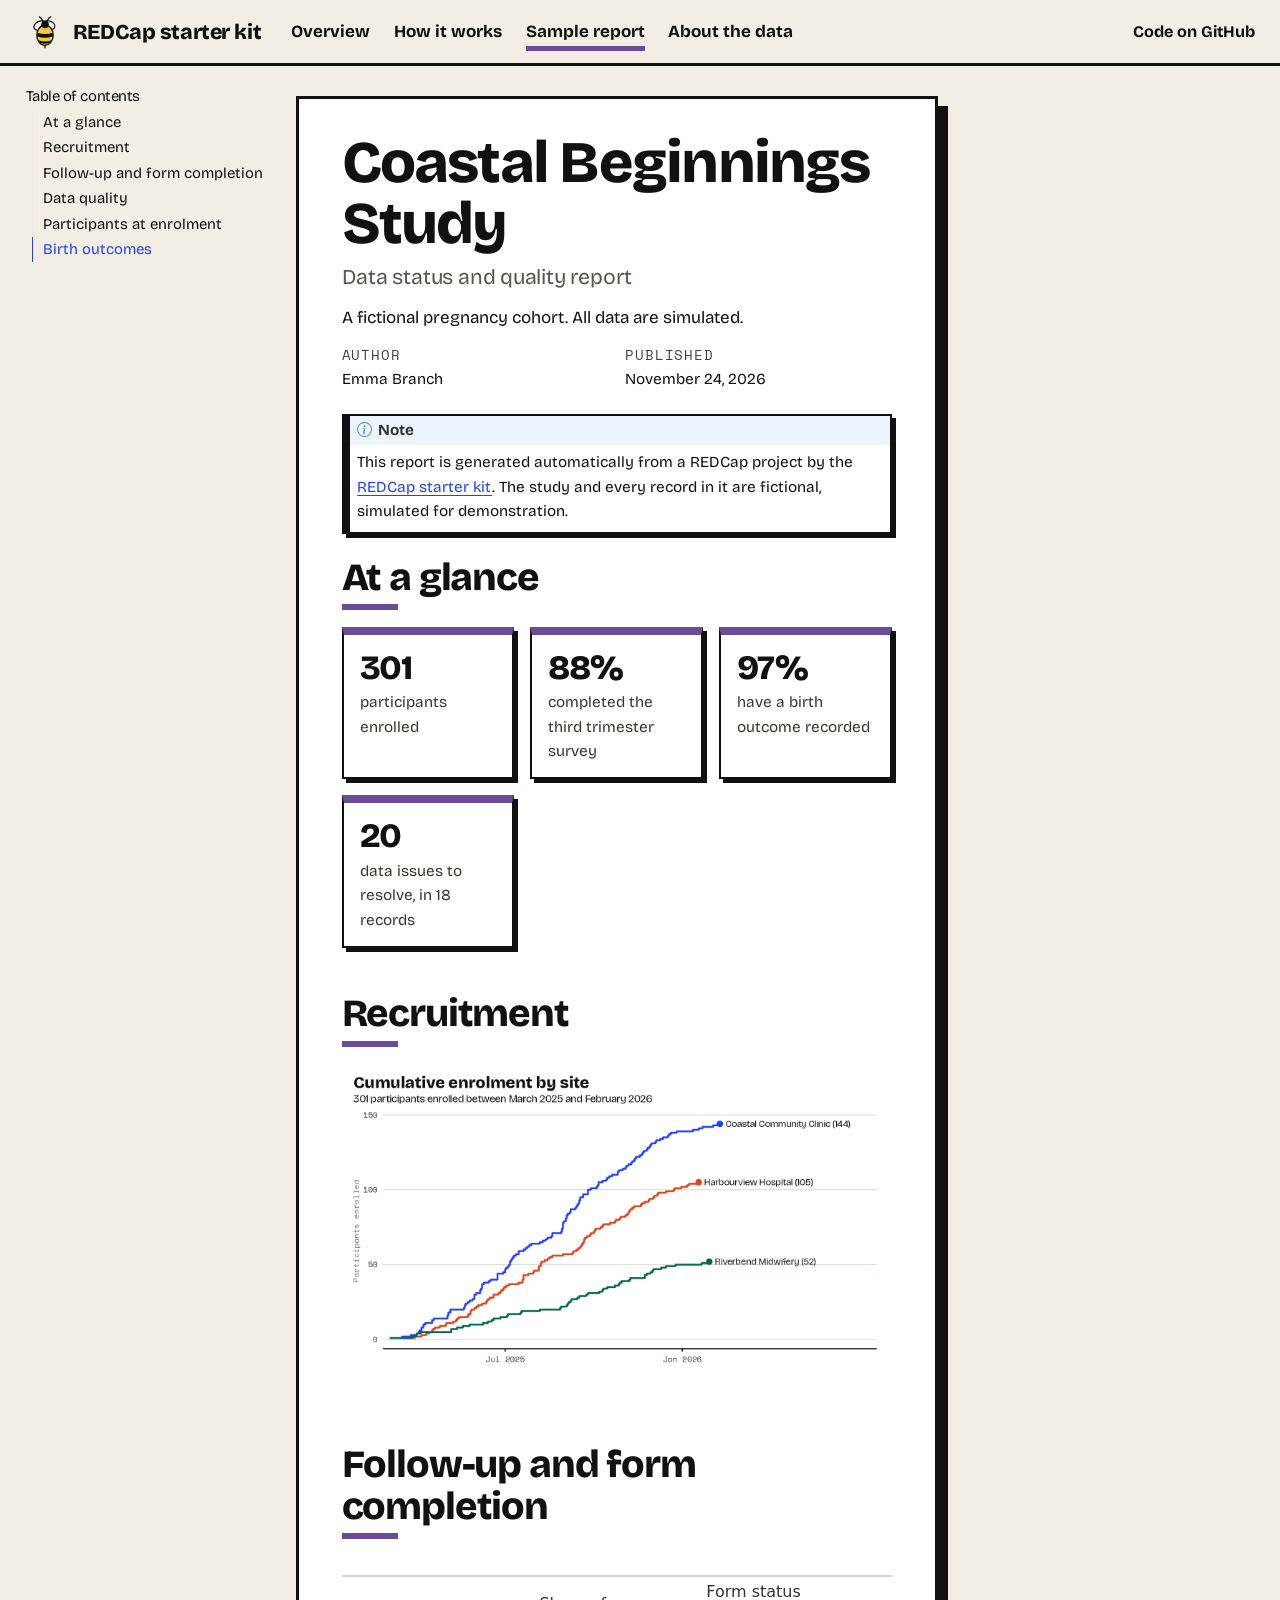
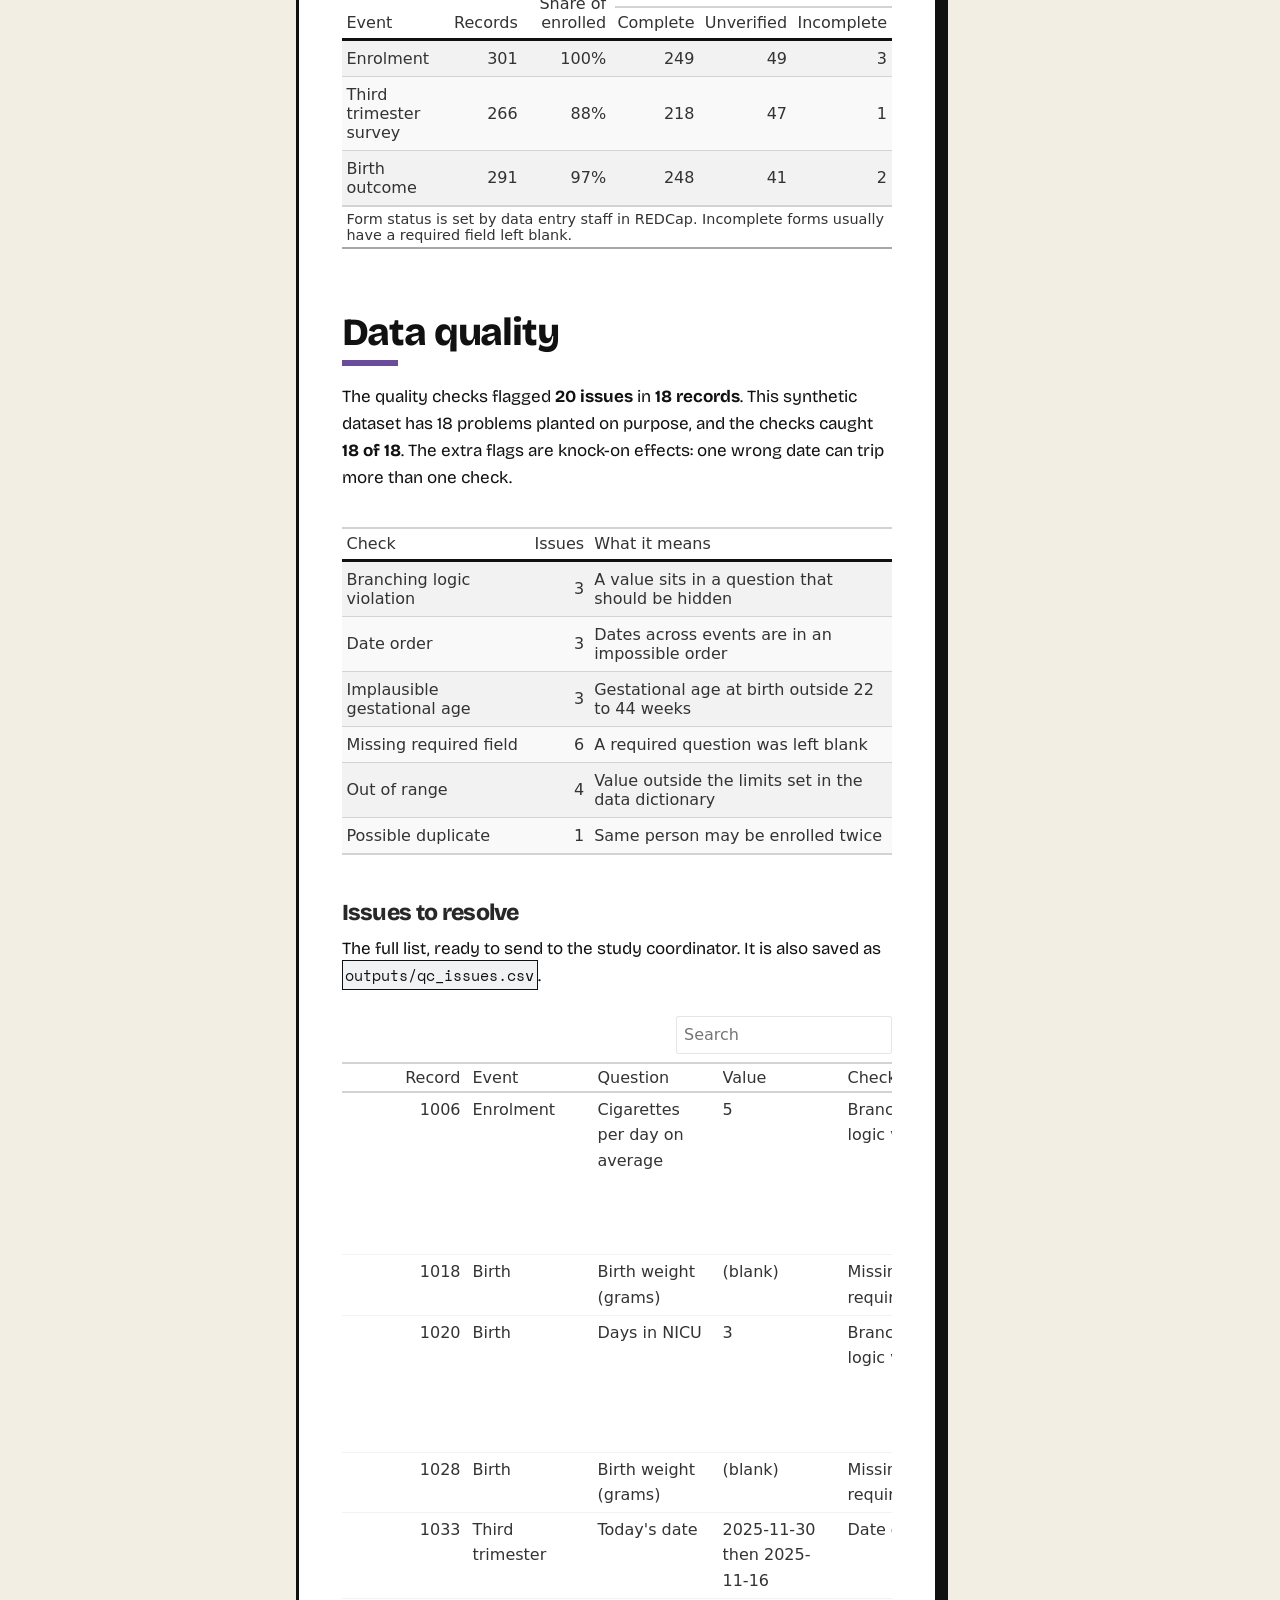
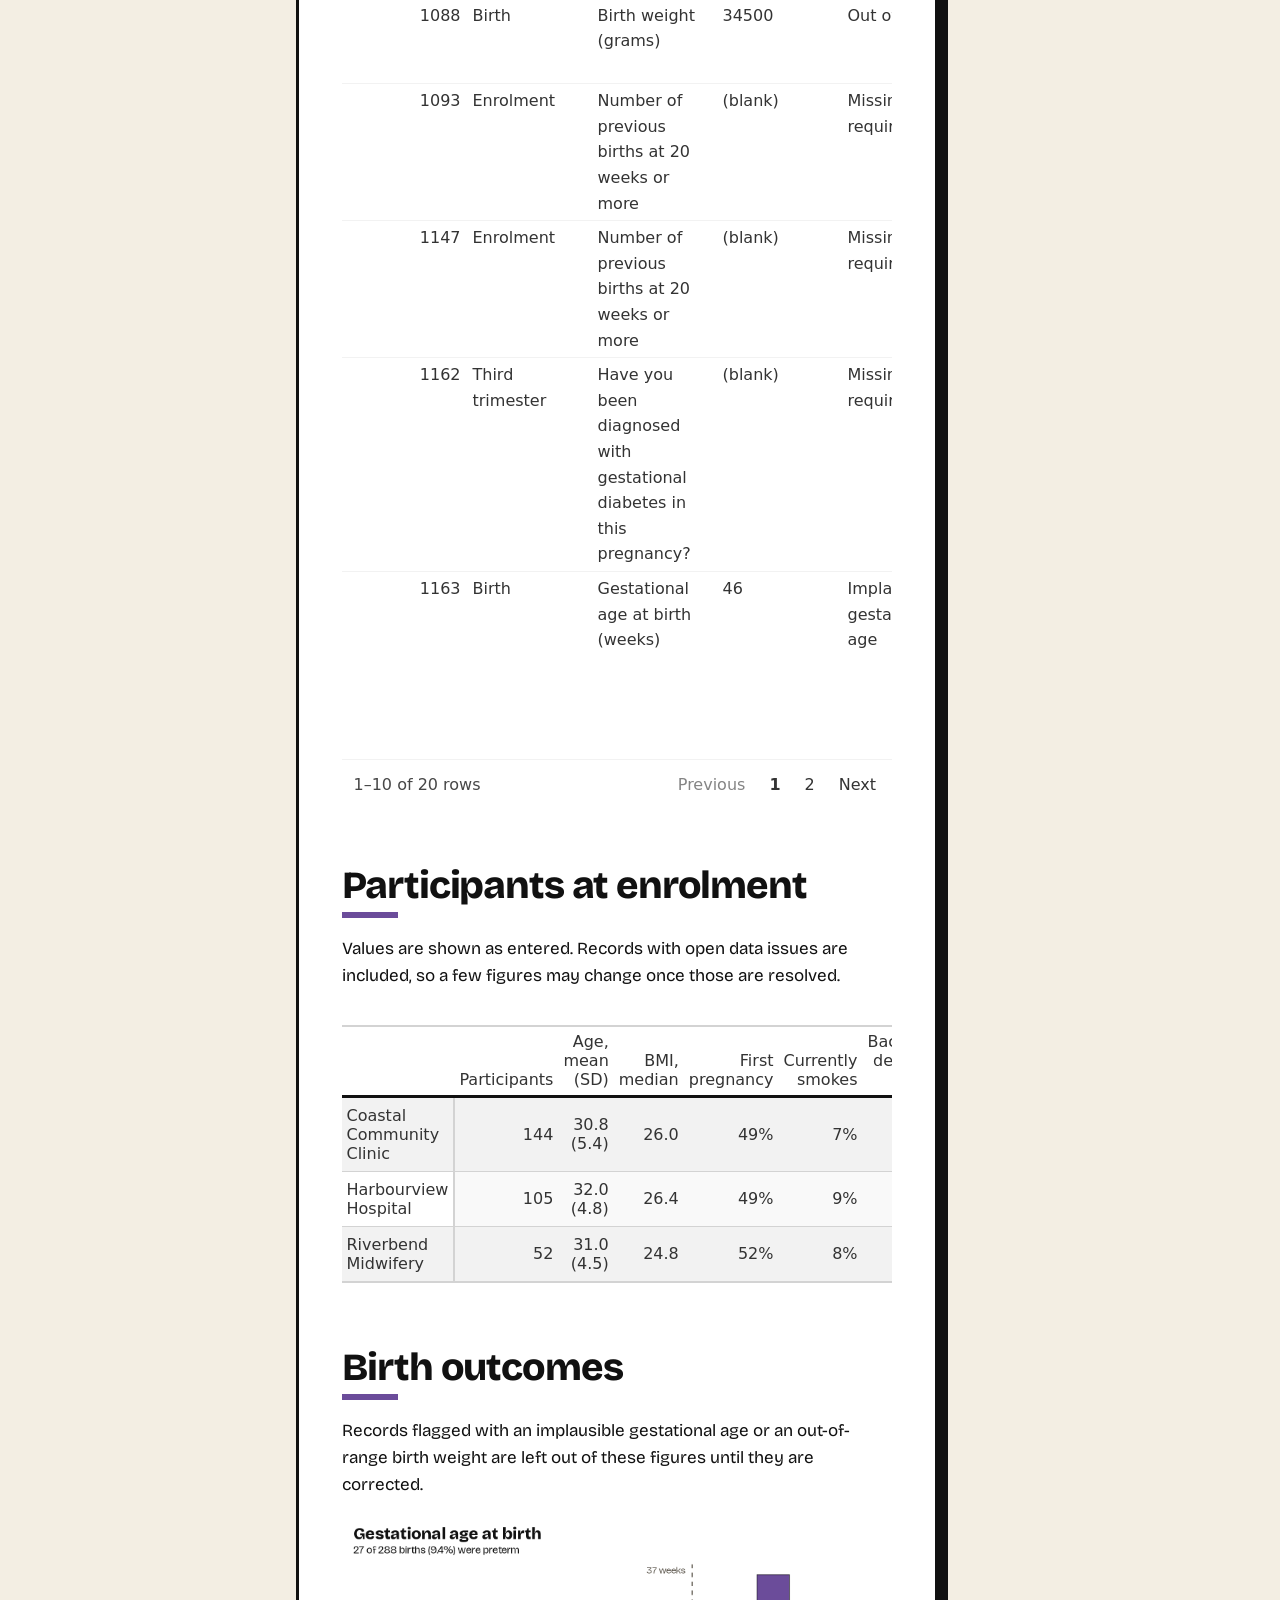
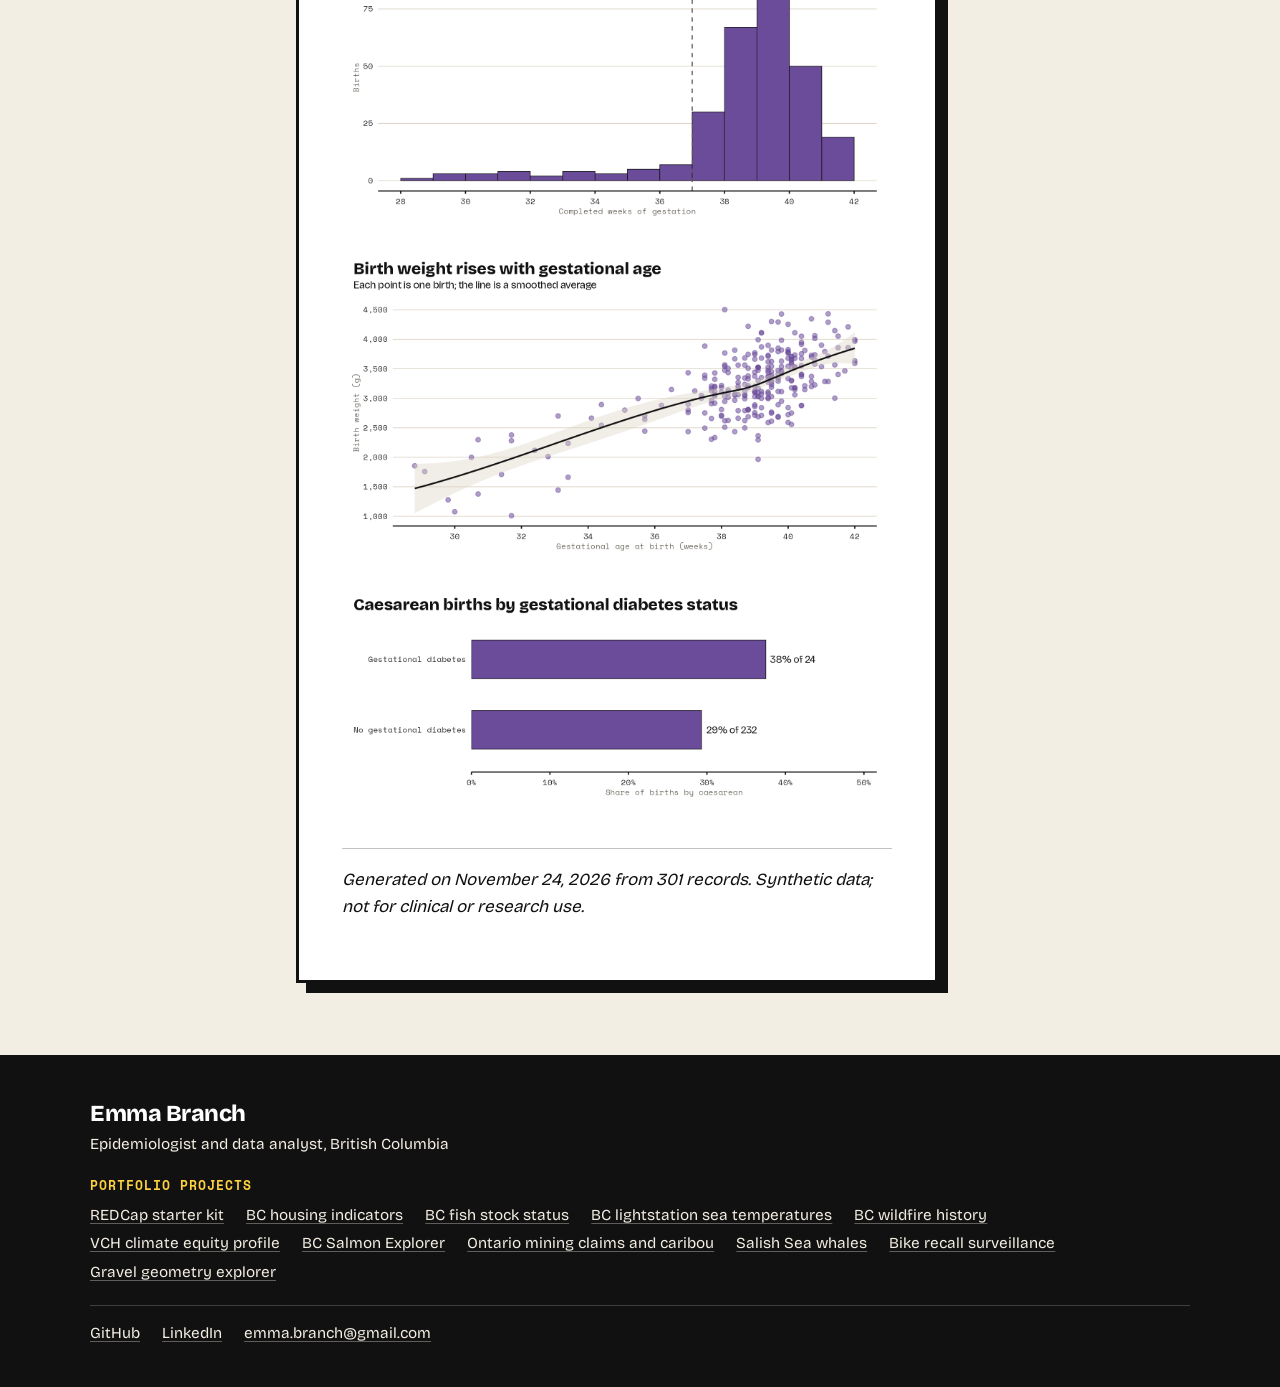
